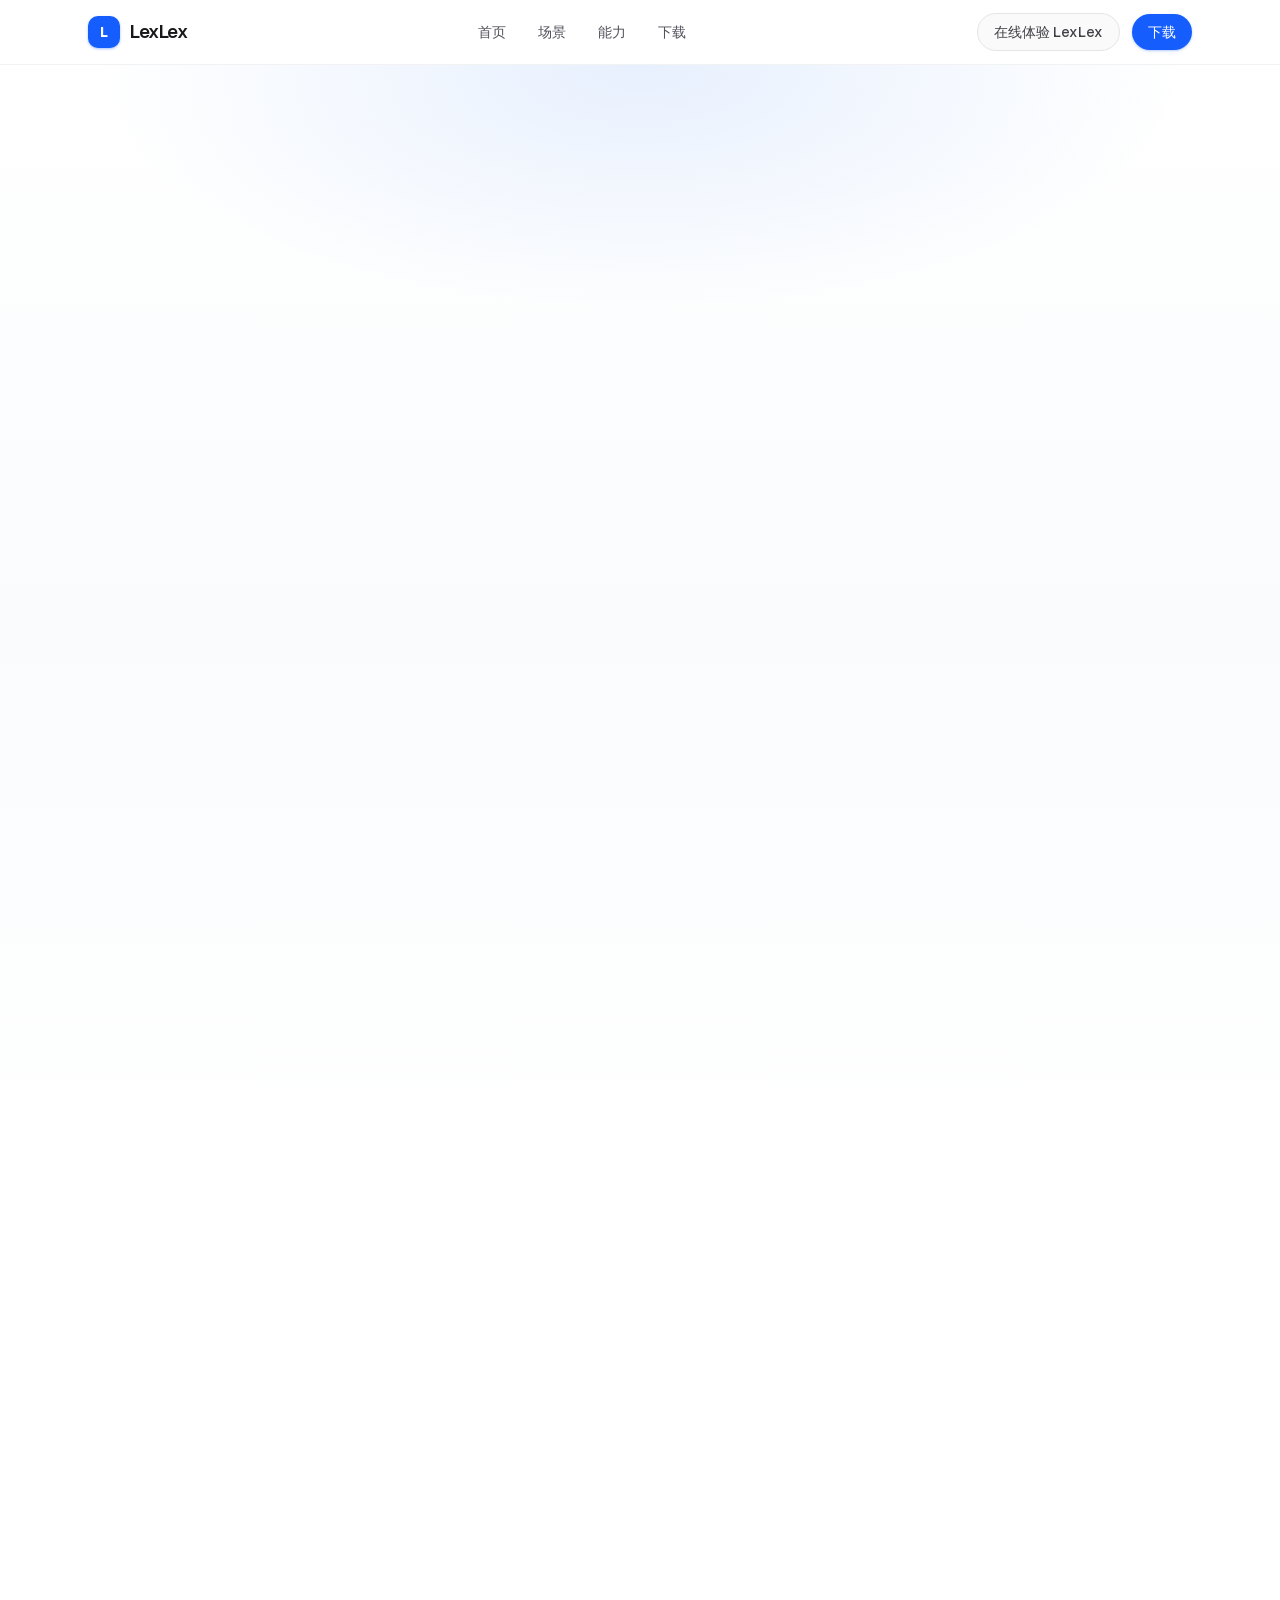
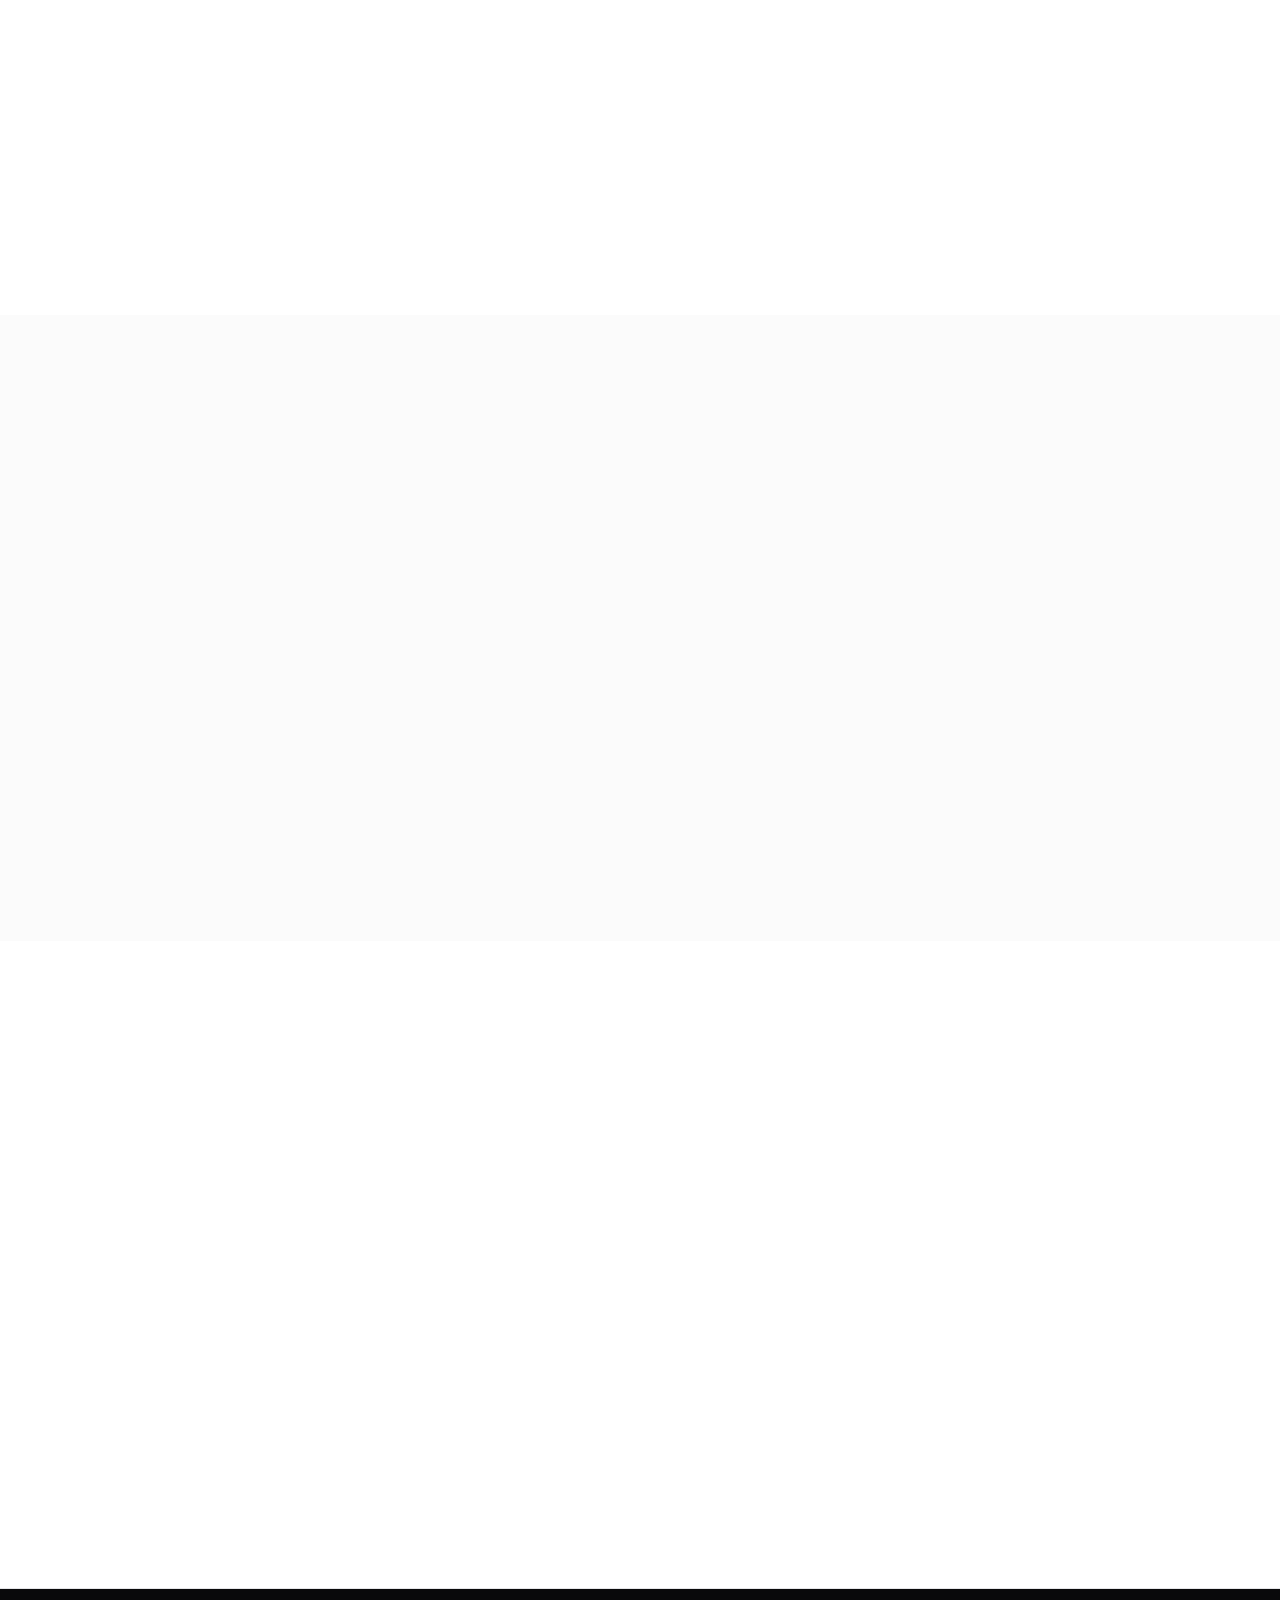
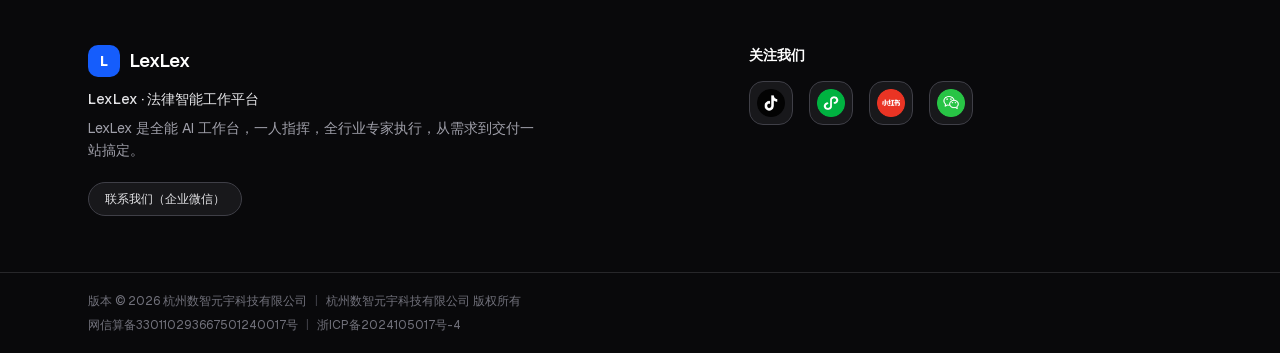
==== index.html @ 5980ddb5 "feat: 1:1 Capabilities section matching design mock Redesign 释放法律智能体新潜能 cards layout, typography, an" ====
<!DOCTYPE html><html lang="zh-CN" class="T19VSG_variable _8Li5zG_variable h-full antialiased"><head><meta charSet="utf-8"/><meta name="viewport" content="width=device-width, initial-scale=1"/><link rel="preload" href="/_next/static/media/797e433ab948586e-s.p.0r6juujl39pe6.woff2" as="font" crossorigin="" type="font/woff2"/><link rel="preload" href="/_next/static/media/caa3a2e1cccd8315-s.p.0wgildi0cnwt9.woff2" as="font" crossorigin="" type="font/woff2"/><link rel="preload" as="image" href="/assets/scenes/lexlexagent.png"/><link rel="preload" href="/assets/capabilities/legal-experts.png" as="image"/><link rel="preload" href="/assets/capabilities/memory3.png" as="image"/><link rel="preload" href="/assets/capabilities/skill-center.png" as="image"/><link rel="preload" as="image" href="/assets/icons/douyin.png"/><link rel="preload" as="image" href="/assets/qr/douyin-qr.png"/><link rel="preload" as="image" href="/assets/icons/miniprogram.png"/><link rel="preload" as="image" href="/assets/qr/miniprogram-qr.png"/><link rel="preload" as="image" href="/assets/icons/xiaohongshu.png"/><link rel="preload" as="image" href="/assets/qr/xhs-qr.png"/><link rel="stylesheet" href="/_next/static/chunks/41os17s-5r393.css" data-precedence="next"/><link rel="preload" as="script" fetchPriority="low" href="/_next/static/chunks/3cfn99dbrcvvp.js"/><script src="/_next/static/chunks/24oq267qibdq3.js" async=""></script><script src="/_next/static/chunks/01s_f_3qlcqtb.js" async=""></script><script src="/_next/static/chunks/turbopack-3-ry682tkyiqk.js" async=""></script><script src="/_next/static/chunks/0umf92h1sb77c.js" async=""></script><script src="/_next/static/chunks/144fktq2404ea.js" async=""></script><link rel="preload" as="image" href="/assets/icons/wechat.png"/><link rel="preload" as="image" href="/assets/qr/wechat-qr.png"/><title>LexLex | 数智元宇</title><meta name="description" content="LexLex是数智元宇推出的本地优先法律智能执行平台，覆盖调研、审阅、合规、自动化与团队协同。"/><meta name="keywords" content="数智元宇,LexLex,法律AI,合同智审,类案检索"/><link rel="icon" href="/favicon.ico?favicon.117ezoe8m31dk.ico" sizes="48x48" type="image/x-icon"/><link rel="icon" href="/favicon.ico"/><meta name="next-size-adjust" content=""/><script src="/_next/static/chunks/0cz1d0mv5g_q7.js" noModule=""></script></head><body class="min-h-full flex flex-col font-sans"><div hidden=""><!--$--><!--/$--></div><div id="top" class="flex min-h-full flex-col bg-white"><header class="sticky top-0 z-50 border-b border-black/5 bg-white/80 backdrop-blur-xl"><div class="mx-auto flex h-16 max-w-6xl items-center justify-between px-4 sm:px-6"><a href="#top" class="flex items-center gap-2.5 font-semibold tracking-tight text-zinc-900"><span class="flex h-8 w-8 items-center justify-center rounded-lg bg-blue-600 text-sm font-bold text-white shadow-sm shadow-blue-600/30">L</span><span class="text-lg">LexLex</span></a><nav class="hidden items-center gap-8 text-sm text-zinc-600 md:flex"><a href="#top" class="transition-colors hover:text-zinc-900">首页</a><a href="#scenarios" class="transition-colors hover:text-zinc-900">场景</a><a href="#capabilities" class="transition-colors hover:text-zinc-900">能力</a><a href="#download" class="transition-colors hover:text-zinc-900">下载</a></nav><div class="hidden items-center gap-3 md:flex"><a href="https://lm.metazh.cn" target="_blank" rel="noreferrer" class="rounded-full border border-zinc-200 bg-zinc-50 px-4 py-2 text-sm font-medium text-zinc-700 transition hover:bg-zinc-100">在线体验 LexLex</a><a href="#download" class="rounded-full bg-blue-600 px-4 py-2 text-sm font-medium text-white shadow-sm shadow-blue-600/25 transition hover:bg-blue-700">下载</a></div><button type="button" class="inline-flex h-10 w-10 items-center justify-center rounded-lg border border-zinc-200 md:hidden" aria-label="打开菜单"><span class="text-lg">☰</span></button></div></header><main class="flex-1"><section class="relative overflow-hidden bg-gradient-to-b from-white via-slate-50/80 to-white px-4 pb-16 pt-14 sm:px-6 sm:pb-24 sm:pt-20"><div class="pointer-events-none absolute inset-x-0 top-0 h-72 bg-[radial-gradient(ellipse_at_top,_rgba(59,130,246,0.12),_transparent_60%)]"></div><div class="relative mx-auto max-w-6xl"><div class="invisible"><div class="mx-auto max-w-3xl text-center"><p class="mb-4 inline-flex items-center rounded-full border border-blue-100 bg-blue-50 px-3 py-1 text-xs font-medium text-blue-700">法律智能工作平台</p><h1 class="text-4xl font-semibold tracking-tight text-zinc-900 sm:text-5xl md:text-6xl">LexLex，让法律工作<span class="bg-gradient-to-r from-blue-600 to-indigo-500 bg-clip-text text-transparent">更从容</span></h1><p class="mx-auto mt-5 max-w-2xl text-base leading-relaxed text-zinc-600 sm:text-lg">从案件检索、文书起草到合同审查，精准处理繁复工作，释放你的核心专业价值。 零门槛接入 · 行业模型微调 · 全平台桌面端 / 网页端 / 小程序。</p><div class="mt-8 flex flex-col items-center justify-center gap-3 sm:flex-row"><a href="#download" class="inline-flex items-center justify-center rounded-full bg-zinc-900 px-7 py-3.5 text-sm font-medium text-white shadow-lg shadow-zinc-900/20 transition hover:bg-zinc-800">立即下载 LexLex</a><a href="https://lm.metazh.cn" target="_blank" rel="noreferrer" class="text-sm font-medium text-blue-600 transition hover:text-blue-700">在线体验 LexLex →</a></div></div></div><div class="invisible mt-12 sm:mt-16"><div class="mx-auto max-w-5xl overflow-hidden rounded-2xl border border-zinc-200/80 bg-black shadow-2xl shadow-zinc-900/20 ring-1 ring-black/5"><div class="flex items-center gap-2 border-b border-white/10 bg-zinc-900/90 px-4 py-3"><span class="h-2.5 w-2.5 rounded-full bg-red-400"></span><span class="h-2.5 w-2.5 rounded-full bg-amber-400"></span><span class="h-2.5 w-2.5 rounded-full bg-emerald-400"></span><span class="ml-3 text-xs text-zinc-400">LexLex Desktop</span></div><video class="aspect-video w-full bg-black object-cover" autoPlay="" muted="" playsInline="" loop="" preload="metadata" poster="" aria-label="LexLex 产品演示视频"><source src="/assets/videos/pc.mp4" type="video/mp4"/></video></div></div></div></section><section id="scenarios" class="scroll-mt-20 bg-white px-4 py-20 sm:px-6 sm:py-28"><div class="mx-auto max-w-6xl"><div class="invisible"><div class="mx-auto max-w-2xl text-center"><h2 class="text-3xl font-semibold tracking-tight text-zinc-900 sm:text-4xl">对应法律工作者五大高频任务场景</h2><p class="mt-3 text-zinc-500">一键切换场景，一次看清 Agent 如何落地办案。</p></div></div><div class="invisible mt-10 flex justify-center"><div class="w-full max-w-4xl overflow-x-auto overflow-y-hidden pb-2 [scrollbar-width:none] [-ms-overflow-style:none] [&amp;::-webkit-scrollbar]:hidden"><div class="flex min-w-max justify-center px-1"><nav class="relative inline-flex max-w-full text-[length:var(--gn-font)] leading-[1.2] rounded-full p-[var(--gn-pad)] backdrop-blur-[20px] backdrop-saturate-[1.6] [background:var(--gn-frame)] [box-shadow:var(--gn-frame-shadow)]" style="--gn-pad:6px;--gn-gap:4px;--gn-font:14px;--gn-x:16px;--gn-y:9px;--gn-frame:rgba(240, 240, 243, 0.8);--gn-frame-edge:rgba(24, 24, 27, 0.07);--gn-frame-highlight:rgba(255, 255, 255, 0.95);--gn-frame-shadow:0 22px 44px -22px rgba(24, 24, 27, 0.3), 0 6px 16px -10px rgba(24, 24, 27, 0.16);--gn-ink:#27272a;--gn-muted:rgba(39, 39, 42, 0.62);--gn-pill:#27272a;--gn-active-ink:#ffffff"><span class="pointer-events-none absolute inset-0 rounded-[inherit] [box-shadow:inset_0_0_0_1px_var(--gn-frame-edge),inset_0_1px_0_var(--gn-frame-highlight)]"></span><div class="relative max-w-full"><canvas class="pointer-events-none absolute left-0 top-0" aria-hidden="true"></canvas><span class="pointer-events-none absolute left-0 top-0 hidden rounded-full bg-[var(--gn-pill)]" aria-hidden="true"></span><ul class="relative m-0 flex list-none flex-nowrap gap-[var(--gn-gap)] p-0"><li class="group flex" data-gooey-index="0" data-active=""><button type="button" class="inline-flex items-center gap-2 whitespace-nowrap rounded-full border-none bg-transparent px-[var(--gn-x)] py-[var(--gn-y)] [font-family:inherit] [font-size:inherit] [line-height:inherit] font-medium no-underline cursor-pointer text-[var(--gn-muted)] transition-colors duration-200 [-webkit-tap-highlight-color:transparent] group-data-[active]:text-[var(--gn-ink)] hover:text-[var(--gn-ink)] focus-visible:outline-2 focus-visible:outline-offset-2 focus-visible:outline-[var(--gn-ink)]" aria-current="page"><span>LexLex Agent</span></button></li><li class="group flex" data-gooey-index="1"><button type="button" class="inline-flex items-center gap-2 whitespace-nowrap rounded-full border-none bg-transparent px-[var(--gn-x)] py-[var(--gn-y)] [font-family:inherit] [font-size:inherit] [line-height:inherit] font-medium no-underline cursor-pointer text-[var(--gn-muted)] transition-colors duration-200 [-webkit-tap-highlight-color:transparent] group-data-[active]:text-[var(--gn-ink)] hover:text-[var(--gn-ink)] focus-visible:outline-2 focus-visible:outline-offset-2 focus-visible:outline-[var(--gn-ink)]"><span>合同智审</span></button></li><li class="group flex" data-gooey-index="2"><button type="button" class="inline-flex items-center gap-2 whitespace-nowrap rounded-full border-none bg-transparent px-[var(--gn-x)] py-[var(--gn-y)] [font-family:inherit] [font-size:inherit] [line-height:inherit] font-medium no-underline cursor-pointer text-[var(--gn-muted)] transition-colors duration-200 [-webkit-tap-highlight-color:transparent] group-data-[active]:text-[var(--gn-ink)] hover:text-[var(--gn-ink)] focus-visible:outline-2 focus-visible:outline-offset-2 focus-visible:outline-[var(--gn-ink)]"><span>类案检索</span></button></li><li class="group flex" data-gooey-index="3"><button type="button" class="inline-flex items-center gap-2 whitespace-nowrap rounded-full border-none bg-transparent px-[var(--gn-x)] py-[var(--gn-y)] [font-family:inherit] [font-size:inherit] [line-height:inherit] font-medium no-underline cursor-pointer text-[var(--gn-muted)] transition-colors duration-200 [-webkit-tap-highlight-color:transparent] group-data-[active]:text-[var(--gn-ink)] hover:text-[var(--gn-ink)] focus-visible:outline-2 focus-visible:outline-offset-2 focus-visible:outline-[var(--gn-ink)]"><span>法条检索</span></button></li><li class="group flex" data-gooey-index="4"><button type="button" class="inline-flex items-center gap-2 whitespace-nowrap rounded-full border-none bg-transparent px-[var(--gn-x)] py-[var(--gn-y)] [font-family:inherit] [font-size:inherit] [line-height:inherit] font-medium no-underline cursor-pointer text-[var(--gn-muted)] transition-colors duration-200 [-webkit-tap-highlight-color:transparent] group-data-[active]:text-[var(--gn-ink)] hover:text-[var(--gn-ink)] focus-visible:outline-2 focus-visible:outline-offset-2 focus-visible:outline-[var(--gn-ink)]"><span>文书/合同起草</span></button></li></ul><ul class="m-0 flex list-none flex-nowrap gap-[var(--gn-gap)] p-0 pointer-events-none invisible absolute inset-0 text-[var(--gn-active-ink)] [clip-path:inset(100%)]" aria-hidden="true"><li class="flex"><span class="inline-flex items-center gap-2 whitespace-nowrap rounded-full border-none bg-transparent px-[var(--gn-x)] py-[var(--gn-y)] [font-family:inherit] [font-size:inherit] [line-height:inherit] font-medium no-underline text-inherit"><span>LexLex Agent</span></span></li><li class="flex"><span class="inline-flex items-center gap-2 whitespace-nowrap rounded-full border-none bg-transparent px-[var(--gn-x)] py-[var(--gn-y)] [font-family:inherit] [font-size:inherit] [line-height:inherit] font-medium no-underline text-inherit"><span>合同智审</span></span></li><li class="flex"><span class="inline-flex items-center gap-2 whitespace-nowrap rounded-full border-none bg-transparent px-[var(--gn-x)] py-[var(--gn-y)] [font-family:inherit] [font-size:inherit] [line-height:inherit] font-medium no-underline text-inherit"><span>类案检索</span></span></li><li class="flex"><span class="inline-flex items-center gap-2 whitespace-nowrap rounded-full border-none bg-transparent px-[var(--gn-x)] py-[var(--gn-y)] [font-family:inherit] [font-size:inherit] [line-height:inherit] font-medium no-underline text-inherit"><span>法条检索</span></span></li><li class="flex"><span class="inline-flex items-center gap-2 whitespace-nowrap rounded-full border-none bg-transparent px-[var(--gn-x)] py-[var(--gn-y)] [font-family:inherit] [font-size:inherit] [line-height:inherit] font-medium no-underline text-inherit"><span>文书/合同起草</span></span></li></ul></div></nav></div></div></div><div class="invisible mt-8"><div class="overflow-hidden rounded-3xl border border-zinc-200/80 bg-gradient-to-br from-zinc-50 to-slate-100/80 p-6 shadow-sm sm:p-10"><div class="grid items-center gap-8 lg:grid-cols-2"><div><div class="mb-4 flex h-12 w-12 items-center justify-center rounded-2xl bg-white shadow-sm ring-1 ring-zinc-100"><img src="/assets/scenes/lexlexagent.png" alt="" class="h-7 w-7 object-contain"/></div><h3 class="text-2xl font-semibold text-zinc-900">LexLex Agent 你的 AI 助理律师</h3><p class="mt-4 text-base leading-relaxed text-zinc-600">支持以自然语言完成任务拆解、检索调用和结果归纳，作为律师日常办案的统一协作入口。</p><ul class="mt-6 flex flex-wrap gap-2"><li class="rounded-full border border-zinc-200 bg-white px-3 py-1.5 text-xs font-medium text-zinc-700">自然语言派单</li><li class="rounded-full border border-zinc-200 bg-white px-3 py-1.5 text-xs font-medium text-zinc-700">工具自动调用</li><li class="rounded-full border border-zinc-200 bg-white px-3 py-1.5 text-xs font-medium text-zinc-700">结果结构化归纳</li></ul><a href="https://lm.metazh.cn" target="_blank" rel="noreferrer" class="mt-8 inline-flex items-center text-sm font-medium text-blue-600 hover:text-blue-700">前往 LexLex 平台 ↗</a></div><div class="relative overflow-hidden rounded-2xl border border-white/80 bg-black shadow-lg shadow-zinc-900/10"><video class="aspect-video w-full object-cover" autoPlay="" muted="" playsInline="" loop="" preload="metadata" aria-label="LexLex Agent 场景演示"><source src="/assets/videos/legalagent.mp4" type="video/mp4"/></video></div></div></div></div></div></section><section id="capabilities" class="scroll-mt-20 bg-white px-4 py-24 sm:px-6 sm:py-28"><div class="mx-auto max-w-6xl"><div class="invisible"><div class="mx-auto max-w-2xl text-center"><h2 class="text-[28px] font-bold tracking-tight text-black sm:text-[36px] sm:leading-tight">释放法律智能体新潜能</h2><p class="mt-3 text-[15px] leading-relaxed text-[#666666] sm:text-base">简单专注，只为用户提供真正需要的功能。</p></div></div><div class="invisible mt-14 grid grid-cols-1 gap-6 md:grid-cols-3 md:gap-7"><article class="flex flex-col rounded-[20px] border border-zinc-200/70 bg-white p-5 shadow-[0_8px_30px_rgba(0,0,0,0.04)] sm:p-6"><div class="overflow-hidden rounded-[14px] bg-[#F7F8FA] ring-1 ring-zinc-100/80"><img src="/assets/capabilities/legal-experts.png" alt="多智能体专家协同示意" class="aspect-[1008/536] w-full object-contain"/></div><h3 class="mt-5 text-[17px] font-bold tracking-tight text-black sm:text-lg">多智能体专家协同</h3><p class="mt-2.5 flex-1 text-[13.5px] leading-[1.7] text-[#666666] sm:text-sm">刑事、合同、知产等多领域法律专家智能体协同办案，覆盖检索、分析、论证到文书交付全流程。</p></article><article class="flex flex-col rounded-[20px] border border-zinc-200/70 bg-white p-5 shadow-[0_8px_30px_rgba(0,0,0,0.04)] sm:p-6"><div class="overflow-hidden rounded-[14px] bg-[#F7F8FA] ring-1 ring-zinc-100/80"><img src="/assets/capabilities/memory3.png" alt="记忆与规则示意" class="aspect-[1008/536] w-full object-contain"/></div><h3 class="mt-5 text-[17px] font-bold tracking-tight text-black sm:text-lg">记忆与规则</h3><p class="mt-2.5 flex-1 text-[13.5px] leading-[1.7] text-[#666666] sm:text-sm">先进的上下文引擎结合了深度分析与自适应记忆功能，能够提供更智能的 AI。学习你的经验，以你期望的方式工作。</p></article><article class="flex flex-col rounded-[20px] border border-zinc-200/70 bg-white p-5 shadow-[0_8px_30px_rgba(0,0,0,0.04)] sm:p-6"><div class="overflow-hidden rounded-[14px] bg-[#F7F8FA] ring-1 ring-zinc-100/80"><img src="/assets/capabilities/skill-center.png" alt="技能与插件示意" class="aspect-[1008/536] w-full object-contain"/></div><h3 class="mt-5 text-[17px] font-bold tracking-tight text-black sm:text-lg">技能与插件</h3><p class="mt-2.5 flex-1 text-[13.5px] leading-[1.7] text-[#666666] sm:text-sm">接入多样化生态工具，按需配置技能与插件，灵活拓展法律检索、文书处理等应用场景，让 AI 更好地融入日常法律工作。</p></article></div></div></section><section id="voices" class="scroll-mt-20 overflow-hidden bg-white px-4 py-20 sm:px-6 sm:py-28"><div class="mx-auto max-w-6xl"><div class="invisible"><div class="mx-auto max-w-2xl text-center"><h2 class="text-3xl font-semibold tracking-tight text-zinc-900 sm:text-4xl">真实用户声音</h2><p class="mt-3 text-zinc-500">与众多律师 / 法务一起探索智能体办案</p></div></div><div class="invisible mt-10"><div class="relative mx-auto h-[420px] w-full max-w-5xl sm:h-[480px]"><div class="pointer-events-none absolute inset-x-0 top-0 z-10 h-16 bg-gradient-to-b from-white to-transparent"></div><div class="pointer-events-none absolute inset-x-0 bottom-0 z-10 h-16 bg-gradient-to-t from-white to-transparent"></div><div class="relative h-full w-full overflow-hidden rounded-3xl" style="--dw-tile-w:240px;--dw-tile-h:200px;--dw-gap:16px;--dw-radius:18px;--dw-lift:48px;--dw-dim:0.92;--dw-gray:0;--dw-overlay:#ffffff;--dw-edge:44.99999999999999%;perspective:1200px;perspective-origin:50% 50%;-webkit-mask-image:radial-gradient(ellipse 78% 82% at 50% 46%, #000 var(--dw-edge), transparent 100%), linear-gradient(to top, #000 var(--dw-edge), transparent 100%);mask-image:radial-gradient(ellipse 78% 82% at 50% 46%, #000 var(--dw-edge), transparent 100%), linear-gradient(to top, #000 var(--dw-edge), transparent 100%);-webkit-mask-composite:source-in;mask-composite:intersect" role="group" aria-label="Drifting wall of tiles"><div class="absolute left-1/2 top-1/2 flex cursor-pointer flex-row [transform-style:preserve-3d] [transform-origin:50%_50%] will-change-transform"><div class="relative w-[calc(var(--dw-tile-w)+var(--dw-gap))] [transform-style:preserve-3d]"><div class="flex flex-col [transform-style:preserve-3d] will-change-transform"><div tabindex="0" role="button" aria-label="张建勇" class="group/tile relative block flex-none cursor-pointer outline-none w-full h-[calc(var(--dw-tile-h)+var(--dw-gap))] [transform-style:preserve-3d]" data-tile-id="0-0-0" data-col="0"><span class="pointer-events-none absolute inset-[calc(var(--dw-gap)/2)] flex h-auto overflow-hidden bg-white text-left rounded-[var(--dw-radius)] opacity-[var(--dw-dim)] [transform:translateZ(0)] transition-[transform,opacity,box-shadow] duration-[420ms] ease-[cubic-bezier(0.22,1,0.36,1)] group-[.is-active]/tile:opacity-100 group-[.is-active]/tile:[transform:translateZ(var(--dw-lift))] group-[.is-active]/tile:shadow-[0_24px_60px_-18px_rgba(0,0,0,0.35)] group-focus-visible/tile:opacity-100 group-focus-visible/tile:[transform:translateZ(var(--dw-lift))] group-focus-visible/tile:shadow-[0_24px_60px_-18px_rgba(0,0,0,0.35),0_0_0_2px_rgba(37,99,235,0.35)]"><div class="flex h-full w-full flex-col justify-between p-4 sm:p-5"><p class="text-[13px] leading-relaxed text-zinc-500 line-clamp-5">我所的 AI 助理终于能跟着办案节奏走了。类案检索和文书起草串在一条对话里，省掉了很多来回切换。</p><div class="mt-4 flex items-center gap-3 border-t border-zinc-100 pt-3"><span class="flex h-9 w-9 shrink-0 items-center justify-center rounded-full text-sm font-semibold text-white" style="background-color:#3B82F6">张</span><div class="min-w-0"><p class="truncate text-sm font-semibold text-zinc-800">张建勇</p><p class="truncate text-xs text-zinc-400">知识产权律师</p></div></div></div></span></div><div tabindex="0" role="button" aria-label="赵明哲" class="group/tile relative block flex-none cursor-pointer outline-none w-full h-[calc(var(--dw-tile-h)+var(--dw-gap))] [transform-style:preserve-3d]" data-tile-id="0-0-1" data-col="0"><span class="pointer-events-none absolute inset-[calc(var(--dw-gap)/2)] flex h-auto overflow-hidden bg-white text-left rounded-[var(--dw-radius)] opacity-[var(--dw-dim)] [transform:translateZ(0)] transition-[transform,opacity,box-shadow] duration-[420ms] ease-[cubic-bezier(0.22,1,0.36,1)] group-[.is-active]/tile:opacity-100 group-[.is-active]/tile:[transform:translateZ(var(--dw-lift))] group-[.is-active]/tile:shadow-[0_24px_60px_-18px_rgba(0,0,0,0.35)] group-focus-visible/tile:opacity-100 group-focus-visible/tile:[transform:translateZ(var(--dw-lift))] group-focus-visible/tile:shadow-[0_24px_60px_-18px_rgba(0,0,0,0.35),0_0_0_2px_rgba(37,99,235,0.35)]"><div class="flex h-full w-full flex-col justify-between p-4 sm:p-5"><p class="text-[13px] leading-relaxed text-zinc-500 line-clamp-5">记忆与规则功能把所内模板和偏好沉淀下来了，写出来的文书越来越接近我们自己的风格。</p><div class="mt-4 flex items-center gap-3 border-t border-zinc-100 pt-3"><span class="flex h-9 w-9 shrink-0 items-center justify-center rounded-full text-sm font-semibold text-white" style="background-color:#2563EB">赵</span><div class="min-w-0"><p class="truncate text-sm font-semibold text-zinc-800">赵明哲</p><p class="truncate text-xs text-zinc-400">合规顾问</p></div></div></div></span></div><div tabindex="0" role="button" aria-label="马俊杰" class="group/tile relative block flex-none cursor-pointer outline-none w-full h-[calc(var(--dw-tile-h)+var(--dw-gap))] [transform-style:preserve-3d]" data-tile-id="0-0-2" data-col="0"><span class="pointer-events-none absolute inset-[calc(var(--dw-gap)/2)] flex h-auto overflow-hidden bg-white text-left rounded-[var(--dw-radius)] opacity-[var(--dw-dim)] [transform:translateZ(0)] transition-[transform,opacity,box-shadow] duration-[420ms] ease-[cubic-bezier(0.22,1,0.36,1)] group-[.is-active]/tile:opacity-100 group-[.is-active]/tile:[transform:translateZ(var(--dw-lift))] group-[.is-active]/tile:shadow-[0_24px_60px_-18px_rgba(0,0,0,0.35)] group-focus-visible/tile:opacity-100 group-focus-visible/tile:[transform:translateZ(var(--dw-lift))] group-focus-visible/tile:shadow-[0_24px_60px_-18px_rgba(0,0,0,0.35),0_0_0_2px_rgba(37,99,235,0.35)]"><div class="flex h-full w-full flex-col justify-between p-4 sm:p-5"><p class="text-[13px] leading-relaxed text-zinc-500 line-clamp-5">插件扩展让我们接入了内部知识库，敏感信息不出所，又能享受 AI 提效。</p><div class="mt-4 flex items-center gap-3 border-t border-zinc-100 pt-3"><span class="flex h-9 w-9 shrink-0 items-center justify-center rounded-full text-sm font-semibold text-white" style="background-color:#7C3AED">马</span><div class="min-w-0"><p class="truncate text-sm font-semibold text-zinc-800">马俊杰</p><p class="truncate text-xs text-zinc-400">律所 IT 负责人</p></div></div></div></span></div><div tabindex="0" role="button" aria-label="张建勇" class="group/tile relative block flex-none cursor-pointer outline-none w-full h-[calc(var(--dw-tile-h)+var(--dw-gap))] [transform-style:preserve-3d]" data-tile-id="0-1-0" data-col="0"><span class="pointer-events-none absolute inset-[calc(var(--dw-gap)/2)] flex h-auto overflow-hidden bg-white text-left rounded-[var(--dw-radius)] opacity-[var(--dw-dim)] [transform:translateZ(0)] transition-[transform,opacity,box-shadow] duration-[420ms] ease-[cubic-bezier(0.22,1,0.36,1)] group-[.is-active]/tile:opacity-100 group-[.is-active]/tile:[transform:translateZ(var(--dw-lift))] group-[.is-active]/tile:shadow-[0_24px_60px_-18px_rgba(0,0,0,0.35)] group-focus-visible/tile:opacity-100 group-focus-visible/tile:[transform:translateZ(var(--dw-lift))] group-focus-visible/tile:shadow-[0_24px_60px_-18px_rgba(0,0,0,0.35),0_0_0_2px_rgba(37,99,235,0.35)]"><div class="flex h-full w-full flex-col justify-between p-4 sm:p-5"><p class="text-[13px] leading-relaxed text-zinc-500 line-clamp-5">我所的 AI 助理终于能跟着办案节奏走了。类案检索和文书起草串在一条对话里，省掉了很多来回切换。</p><div class="mt-4 flex items-center gap-3 border-t border-zinc-100 pt-3"><span class="flex h-9 w-9 shrink-0 items-center justify-center rounded-full text-sm font-semibold text-white" style="background-color:#3B82F6">张</span><div class="min-w-0"><p class="truncate text-sm font-semibold text-zinc-800">张建勇</p><p class="truncate text-xs text-zinc-400">知识产权律师</p></div></div></div></span></div><div tabindex="0" role="button" aria-label="赵明哲" class="group/tile relative block flex-none cursor-pointer outline-none w-full h-[calc(var(--dw-tile-h)+var(--dw-gap))] [transform-style:preserve-3d]" data-tile-id="0-1-1" data-col="0"><span class="pointer-events-none absolute inset-[calc(var(--dw-gap)/2)] flex h-auto overflow-hidden bg-white text-left rounded-[var(--dw-radius)] opacity-[var(--dw-dim)] [transform:translateZ(0)] transition-[transform,opacity,box-shadow] duration-[420ms] ease-[cubic-bezier(0.22,1,0.36,1)] group-[.is-active]/tile:opacity-100 group-[.is-active]/tile:[transform:translateZ(var(--dw-lift))] group-[.is-active]/tile:shadow-[0_24px_60px_-18px_rgba(0,0,0,0.35)] group-focus-visible/tile:opacity-100 group-focus-visible/tile:[transform:translateZ(var(--dw-lift))] group-focus-visible/tile:shadow-[0_24px_60px_-18px_rgba(0,0,0,0.35),0_0_0_2px_rgba(37,99,235,0.35)]"><div class="flex h-full w-full flex-col justify-between p-4 sm:p-5"><p class="text-[13px] leading-relaxed text-zinc-500 line-clamp-5">记忆与规则功能把所内模板和偏好沉淀下来了，写出来的文书越来越接近我们自己的风格。</p><div class="mt-4 flex items-center gap-3 border-t border-zinc-100 pt-3"><span class="flex h-9 w-9 shrink-0 items-center justify-center rounded-full text-sm font-semibold text-white" style="background-color:#2563EB">赵</span><div class="min-w-0"><p class="truncate text-sm font-semibold text-zinc-800">赵明哲</p><p class="truncate text-xs text-zinc-400">合规顾问</p></div></div></div></span></div><div tabindex="0" role="button" aria-label="马俊杰" class="group/tile relative block flex-none cursor-pointer outline-none w-full h-[calc(var(--dw-tile-h)+var(--dw-gap))] [transform-style:preserve-3d]" data-tile-id="0-1-2" data-col="0"><span class="pointer-events-none absolute inset-[calc(var(--dw-gap)/2)] flex h-auto overflow-hidden bg-white text-left rounded-[var(--dw-radius)] opacity-[var(--dw-dim)] [transform:translateZ(0)] transition-[transform,opacity,box-shadow] duration-[420ms] ease-[cubic-bezier(0.22,1,0.36,1)] group-[.is-active]/tile:opacity-100 group-[.is-active]/tile:[transform:translateZ(var(--dw-lift))] group-[.is-active]/tile:shadow-[0_24px_60px_-18px_rgba(0,0,0,0.35)] group-focus-visible/tile:opacity-100 group-focus-visible/tile:[transform:translateZ(var(--dw-lift))] group-focus-visible/tile:shadow-[0_24px_60px_-18px_rgba(0,0,0,0.35),0_0_0_2px_rgba(37,99,235,0.35)]"><div class="flex h-full w-full flex-col justify-between p-4 sm:p-5"><p class="text-[13px] leading-relaxed text-zinc-500 line-clamp-5">插件扩展让我们接入了内部知识库，敏感信息不出所，又能享受 AI 提效。</p><div class="mt-4 flex items-center gap-3 border-t border-zinc-100 pt-3"><span class="flex h-9 w-9 shrink-0 items-center justify-center rounded-full text-sm font-semibold text-white" style="background-color:#7C3AED">马</span><div class="min-w-0"><p class="truncate text-sm font-semibold text-zinc-800">马俊杰</p><p class="truncate text-xs text-zinc-400">律所 IT 负责人</p></div></div></div></span></div><div tabindex="0" role="button" aria-label="张建勇" class="group/tile relative block flex-none cursor-pointer outline-none w-full h-[calc(var(--dw-tile-h)+var(--dw-gap))] [transform-style:preserve-3d]" data-tile-id="0-2-0" data-col="0"><span class="pointer-events-none absolute inset-[calc(var(--dw-gap)/2)] flex h-auto overflow-hidden bg-white text-left rounded-[var(--dw-radius)] opacity-[var(--dw-dim)] [transform:translateZ(0)] transition-[transform,opacity,box-shadow] duration-[420ms] ease-[cubic-bezier(0.22,1,0.36,1)] group-[.is-active]/tile:opacity-100 group-[.is-active]/tile:[transform:translateZ(var(--dw-lift))] group-[.is-active]/tile:shadow-[0_24px_60px_-18px_rgba(0,0,0,0.35)] group-focus-visible/tile:opacity-100 group-focus-visible/tile:[transform:translateZ(var(--dw-lift))] group-focus-visible/tile:shadow-[0_24px_60px_-18px_rgba(0,0,0,0.35),0_0_0_2px_rgba(37,99,235,0.35)]"><div class="flex h-full w-full flex-col justify-between p-4 sm:p-5"><p class="text-[13px] leading-relaxed text-zinc-500 line-clamp-5">我所的 AI 助理终于能跟着办案节奏走了。类案检索和文书起草串在一条对话里，省掉了很多来回切换。</p><div class="mt-4 flex items-center gap-3 border-t border-zinc-100 pt-3"><span class="flex h-9 w-9 shrink-0 items-center justify-center rounded-full text-sm font-semibold text-white" style="background-color:#3B82F6">张</span><div class="min-w-0"><p class="truncate text-sm font-semibold text-zinc-800">张建勇</p><p class="truncate text-xs text-zinc-400">知识产权律师</p></div></div></div></span></div><div tabindex="0" role="button" aria-label="赵明哲" class="group/tile relative block flex-none cursor-pointer outline-none w-full h-[calc(var(--dw-tile-h)+var(--dw-gap))] [transform-style:preserve-3d]" data-tile-id="0-2-1" data-col="0"><span class="pointer-events-none absolute inset-[calc(var(--dw-gap)/2)] flex h-auto overflow-hidden bg-white text-left rounded-[var(--dw-radius)] opacity-[var(--dw-dim)] [transform:translateZ(0)] transition-[transform,opacity,box-shadow] duration-[420ms] ease-[cubic-bezier(0.22,1,0.36,1)] group-[.is-active]/tile:opacity-100 group-[.is-active]/tile:[transform:translateZ(var(--dw-lift))] group-[.is-active]/tile:shadow-[0_24px_60px_-18px_rgba(0,0,0,0.35)] group-focus-visible/tile:opacity-100 group-focus-visible/tile:[transform:translateZ(var(--dw-lift))] group-focus-visible/tile:shadow-[0_24px_60px_-18px_rgba(0,0,0,0.35),0_0_0_2px_rgba(37,99,235,0.35)]"><div class="flex h-full w-full flex-col justify-between p-4 sm:p-5"><p class="text-[13px] leading-relaxed text-zinc-500 line-clamp-5">记忆与规则功能把所内模板和偏好沉淀下来了，写出来的文书越来越接近我们自己的风格。</p><div class="mt-4 flex items-center gap-3 border-t border-zinc-100 pt-3"><span class="flex h-9 w-9 shrink-0 items-center justify-center rounded-full text-sm font-semibold text-white" style="background-color:#2563EB">赵</span><div class="min-w-0"><p class="truncate text-sm font-semibold text-zinc-800">赵明哲</p><p class="truncate text-xs text-zinc-400">合规顾问</p></div></div></div></span></div><div tabindex="0" role="button" aria-label="马俊杰" class="group/tile relative block flex-none cursor-pointer outline-none w-full h-[calc(var(--dw-tile-h)+var(--dw-gap))] [transform-style:preserve-3d]" data-tile-id="0-2-2" data-col="0"><span class="pointer-events-none absolute inset-[calc(var(--dw-gap)/2)] flex h-auto overflow-hidden bg-white text-left rounded-[var(--dw-radius)] opacity-[var(--dw-dim)] [transform:translateZ(0)] transition-[transform,opacity,box-shadow] duration-[420ms] ease-[cubic-bezier(0.22,1,0.36,1)] group-[.is-active]/tile:opacity-100 group-[.is-active]/tile:[transform:translateZ(var(--dw-lift))] group-[.is-active]/tile:shadow-[0_24px_60px_-18px_rgba(0,0,0,0.35)] group-focus-visible/tile:opacity-100 group-focus-visible/tile:[transform:translateZ(var(--dw-lift))] group-focus-visible/tile:shadow-[0_24px_60px_-18px_rgba(0,0,0,0.35),0_0_0_2px_rgba(37,99,235,0.35)]"><div class="flex h-full w-full flex-col justify-between p-4 sm:p-5"><p class="text-[13px] leading-relaxed text-zinc-500 line-clamp-5">插件扩展让我们接入了内部知识库，敏感信息不出所，又能享受 AI 提效。</p><div class="mt-4 flex items-center gap-3 border-t border-zinc-100 pt-3"><span class="flex h-9 w-9 shrink-0 items-center justify-center rounded-full text-sm font-semibold text-white" style="background-color:#7C3AED">马</span><div class="min-w-0"><p class="truncate text-sm font-semibold text-zinc-800">马俊杰</p><p class="truncate text-xs text-zinc-400">律所 IT 负责人</p></div></div></div></span></div></div></div><div class="relative w-[calc(var(--dw-tile-w)+var(--dw-gap))] [transform-style:preserve-3d]"><div class="flex flex-col [transform-style:preserve-3d] will-change-transform"><div tabindex="0" role="button" aria-label="李婉清" class="group/tile relative block flex-none cursor-pointer outline-none w-full h-[calc(var(--dw-tile-h)+var(--dw-gap))] [transform-style:preserve-3d]" data-tile-id="1-0-0" data-col="1"><span class="pointer-events-none absolute inset-[calc(var(--dw-gap)/2)] flex h-auto overflow-hidden bg-white text-left rounded-[var(--dw-radius)] opacity-[var(--dw-dim)] [transform:translateZ(0)] transition-[transform,opacity,box-shadow] duration-[420ms] ease-[cubic-bezier(0.22,1,0.36,1)] group-[.is-active]/tile:opacity-100 group-[.is-active]/tile:[transform:translateZ(var(--dw-lift))] group-[.is-active]/tile:shadow-[0_24px_60px_-18px_rgba(0,0,0,0.35)] group-focus-visible/tile:opacity-100 group-focus-visible/tile:[transform:translateZ(var(--dw-lift))] group-focus-visible/tile:shadow-[0_24px_60px_-18px_rgba(0,0,0,0.35),0_0_0_2px_rgba(37,99,235,0.35)]"><div class="flex h-full w-full flex-col justify-between p-4 sm:p-5"><p class="text-[13px] leading-relaxed text-zinc-500 line-clamp-5">合同智审把风险点标得很清楚，团队新人也能快速上手。以前要花半天的初审，现在半小时就能出一版意见。</p><div class="mt-4 flex items-center gap-3 border-t border-zinc-100 pt-3"><span class="flex h-9 w-9 shrink-0 items-center justify-center rounded-full text-sm font-semibold text-white" style="background-color:#6366F1">李</span><div class="min-w-0"><p class="truncate text-sm font-semibold text-zinc-800">李婉清</p><p class="truncate text-xs text-zinc-400">公司法务总监</p></div></div></div></span></div><div tabindex="0" role="button" aria-label="周可欣" class="group/tile relative block flex-none cursor-pointer outline-none w-full h-[calc(var(--dw-tile-h)+var(--dw-gap))] [transform-style:preserve-3d]" data-tile-id="1-0-1" data-col="1"><span class="pointer-events-none absolute inset-[calc(var(--dw-gap)/2)] flex h-auto overflow-hidden bg-white text-left rounded-[var(--dw-radius)] opacity-[var(--dw-dim)] [transform:translateZ(0)] transition-[transform,opacity,box-shadow] duration-[420ms] ease-[cubic-bezier(0.22,1,0.36,1)] group-[.is-active]/tile:opacity-100 group-[.is-active]/tile:[transform:translateZ(var(--dw-lift))] group-[.is-active]/tile:shadow-[0_24px_60px_-18px_rgba(0,0,0,0.35)] group-focus-visible/tile:opacity-100 group-focus-visible/tile:[transform:translateZ(var(--dw-lift))] group-focus-visible/tile:shadow-[0_24px_60px_-18px_rgba(0,0,0,0.35),0_0_0_2px_rgba(37,99,235,0.35)]"><div class="flex h-full w-full flex-col justify-between p-4 sm:p-5"><p class="text-[13px] leading-relaxed text-zinc-500 line-clamp-5">从桌面端到网页端切换很顺畅，外出开庭前用手机也能继续改意见书，工作流终于打通了。</p><div class="mt-4 flex items-center gap-3 border-t border-zinc-100 pt-3"><span class="flex h-9 w-9 shrink-0 items-center justify-center rounded-full text-sm font-semibold text-white" style="background-color:#0284C7">周</span><div class="min-w-0"><p class="truncate text-sm font-semibold text-zinc-800">周可欣</p><p class="truncate text-xs text-zinc-400">劳动法律师</p></div></div></div></span></div><div tabindex="0" role="button" aria-label="徐子涵" class="group/tile relative block flex-none cursor-pointer outline-none w-full h-[calc(var(--dw-tile-h)+var(--dw-gap))] [transform-style:preserve-3d]" data-tile-id="1-0-2" data-col="1"><span class="pointer-events-none absolute inset-[calc(var(--dw-gap)/2)] flex h-auto overflow-hidden bg-white text-left rounded-[var(--dw-radius)] opacity-[var(--dw-dim)] [transform:translateZ(0)] transition-[transform,opacity,box-shadow] duration-[420ms] ease-[cubic-bezier(0.22,1,0.36,1)] group-[.is-active]/tile:opacity-100 group-[.is-active]/tile:[transform:translateZ(var(--dw-lift))] group-[.is-active]/tile:shadow-[0_24px_60px_-18px_rgba(0,0,0,0.35)] group-focus-visible/tile:opacity-100 group-focus-visible/tile:[transform:translateZ(var(--dw-lift))] group-focus-visible/tile:shadow-[0_24px_60px_-18px_rgba(0,0,0,0.35),0_0_0_2px_rgba(37,99,235,0.35)]"><div class="flex h-full w-full flex-col justify-between p-4 sm:p-5"><p class="text-[13px] leading-relaxed text-zinc-500 line-clamp-5">LexLex Agent 像一个随时在线的助理律师，任务拆解、检索调用、结果归纳一气呵成。</p><div class="mt-4 flex items-center gap-3 border-t border-zinc-100 pt-3"><span class="flex h-9 w-9 shrink-0 items-center justify-center rounded-full text-sm font-semibold text-white" style="background-color:#2563EB">徐</span><div class="min-w-0"><p class="truncate text-sm font-semibold text-zinc-800">徐子涵</p><p class="truncate text-xs text-zinc-400">青年律师</p></div></div></div></span></div><div tabindex="0" role="button" aria-label="李婉清" class="group/tile relative block flex-none cursor-pointer outline-none w-full h-[calc(var(--dw-tile-h)+var(--dw-gap))] [transform-style:preserve-3d]" data-tile-id="1-1-0" data-col="1"><span class="pointer-events-none absolute inset-[calc(var(--dw-gap)/2)] flex h-auto overflow-hidden bg-white text-left rounded-[var(--dw-radius)] opacity-[var(--dw-dim)] [transform:translateZ(0)] transition-[transform,opacity,box-shadow] duration-[420ms] ease-[cubic-bezier(0.22,1,0.36,1)] group-[.is-active]/tile:opacity-100 group-[.is-active]/tile:[transform:translateZ(var(--dw-lift))] group-[.is-active]/tile:shadow-[0_24px_60px_-18px_rgba(0,0,0,0.35)] group-focus-visible/tile:opacity-100 group-focus-visible/tile:[transform:translateZ(var(--dw-lift))] group-focus-visible/tile:shadow-[0_24px_60px_-18px_rgba(0,0,0,0.35),0_0_0_2px_rgba(37,99,235,0.35)]"><div class="flex h-full w-full flex-col justify-between p-4 sm:p-5"><p class="text-[13px] leading-relaxed text-zinc-500 line-clamp-5">合同智审把风险点标得很清楚，团队新人也能快速上手。以前要花半天的初审，现在半小时就能出一版意见。</p><div class="mt-4 flex items-center gap-3 border-t border-zinc-100 pt-3"><span class="flex h-9 w-9 shrink-0 items-center justify-center rounded-full text-sm font-semibold text-white" style="background-color:#6366F1">李</span><div class="min-w-0"><p class="truncate text-sm font-semibold text-zinc-800">李婉清</p><p class="truncate text-xs text-zinc-400">公司法务总监</p></div></div></div></span></div><div tabindex="0" role="button" aria-label="周可欣" class="group/tile relative block flex-none cursor-pointer outline-none w-full h-[calc(var(--dw-tile-h)+var(--dw-gap))] [transform-style:preserve-3d]" data-tile-id="1-1-1" data-col="1"><span class="pointer-events-none absolute inset-[calc(var(--dw-gap)/2)] flex h-auto overflow-hidden bg-white text-left rounded-[var(--dw-radius)] opacity-[var(--dw-dim)] [transform:translateZ(0)] transition-[transform,opacity,box-shadow] duration-[420ms] ease-[cubic-bezier(0.22,1,0.36,1)] group-[.is-active]/tile:opacity-100 group-[.is-active]/tile:[transform:translateZ(var(--dw-lift))] group-[.is-active]/tile:shadow-[0_24px_60px_-18px_rgba(0,0,0,0.35)] group-focus-visible/tile:opacity-100 group-focus-visible/tile:[transform:translateZ(var(--dw-lift))] group-focus-visible/tile:shadow-[0_24px_60px_-18px_rgba(0,0,0,0.35),0_0_0_2px_rgba(37,99,235,0.35)]"><div class="flex h-full w-full flex-col justify-between p-4 sm:p-5"><p class="text-[13px] leading-relaxed text-zinc-500 line-clamp-5">从桌面端到网页端切换很顺畅，外出开庭前用手机也能继续改意见书，工作流终于打通了。</p><div class="mt-4 flex items-center gap-3 border-t border-zinc-100 pt-3"><span class="flex h-9 w-9 shrink-0 items-center justify-center rounded-full text-sm font-semibold text-white" style="background-color:#0284C7">周</span><div class="min-w-0"><p class="truncate text-sm font-semibold text-zinc-800">周可欣</p><p class="truncate text-xs text-zinc-400">劳动法律师</p></div></div></div></span></div><div tabindex="0" role="button" aria-label="徐子涵" class="group/tile relative block flex-none cursor-pointer outline-none w-full h-[calc(var(--dw-tile-h)+var(--dw-gap))] [transform-style:preserve-3d]" data-tile-id="1-1-2" data-col="1"><span class="pointer-events-none absolute inset-[calc(var(--dw-gap)/2)] flex h-auto overflow-hidden bg-white text-left rounded-[var(--dw-radius)] opacity-[var(--dw-dim)] [transform:translateZ(0)] transition-[transform,opacity,box-shadow] duration-[420ms] ease-[cubic-bezier(0.22,1,0.36,1)] group-[.is-active]/tile:opacity-100 group-[.is-active]/tile:[transform:translateZ(var(--dw-lift))] group-[.is-active]/tile:shadow-[0_24px_60px_-18px_rgba(0,0,0,0.35)] group-focus-visible/tile:opacity-100 group-focus-visible/tile:[transform:translateZ(var(--dw-lift))] group-focus-visible/tile:shadow-[0_24px_60px_-18px_rgba(0,0,0,0.35),0_0_0_2px_rgba(37,99,235,0.35)]"><div class="flex h-full w-full flex-col justify-between p-4 sm:p-5"><p class="text-[13px] leading-relaxed text-zinc-500 line-clamp-5">LexLex Agent 像一个随时在线的助理律师，任务拆解、检索调用、结果归纳一气呵成。</p><div class="mt-4 flex items-center gap-3 border-t border-zinc-100 pt-3"><span class="flex h-9 w-9 shrink-0 items-center justify-center rounded-full text-sm font-semibold text-white" style="background-color:#2563EB">徐</span><div class="min-w-0"><p class="truncate text-sm font-semibold text-zinc-800">徐子涵</p><p class="truncate text-xs text-zinc-400">青年律师</p></div></div></div></span></div><div tabindex="0" role="button" aria-label="李婉清" class="group/tile relative block flex-none cursor-pointer outline-none w-full h-[calc(var(--dw-tile-h)+var(--dw-gap))] [transform-style:preserve-3d]" data-tile-id="1-2-0" data-col="1"><span class="pointer-events-none absolute inset-[calc(var(--dw-gap)/2)] flex h-auto overflow-hidden bg-white text-left rounded-[var(--dw-radius)] opacity-[var(--dw-dim)] [transform:translateZ(0)] transition-[transform,opacity,box-shadow] duration-[420ms] ease-[cubic-bezier(0.22,1,0.36,1)] group-[.is-active]/tile:opacity-100 group-[.is-active]/tile:[transform:translateZ(var(--dw-lift))] group-[.is-active]/tile:shadow-[0_24px_60px_-18px_rgba(0,0,0,0.35)] group-focus-visible/tile:opacity-100 group-focus-visible/tile:[transform:translateZ(var(--dw-lift))] group-focus-visible/tile:shadow-[0_24px_60px_-18px_rgba(0,0,0,0.35),0_0_0_2px_rgba(37,99,235,0.35)]"><div class="flex h-full w-full flex-col justify-between p-4 sm:p-5"><p class="text-[13px] leading-relaxed text-zinc-500 line-clamp-5">合同智审把风险点标得很清楚，团队新人也能快速上手。以前要花半天的初审，现在半小时就能出一版意见。</p><div class="mt-4 flex items-center gap-3 border-t border-zinc-100 pt-3"><span class="flex h-9 w-9 shrink-0 items-center justify-center rounded-full text-sm font-semibold text-white" style="background-color:#6366F1">李</span><div class="min-w-0"><p class="truncate text-sm font-semibold text-zinc-800">李婉清</p><p class="truncate text-xs text-zinc-400">公司法务总监</p></div></div></div></span></div><div tabindex="0" role="button" aria-label="周可欣" class="group/tile relative block flex-none cursor-pointer outline-none w-full h-[calc(var(--dw-tile-h)+var(--dw-gap))] [transform-style:preserve-3d]" data-tile-id="1-2-1" data-col="1"><span class="pointer-events-none absolute inset-[calc(var(--dw-gap)/2)] flex h-auto overflow-hidden bg-white text-left rounded-[var(--dw-radius)] opacity-[var(--dw-dim)] [transform:translateZ(0)] transition-[transform,opacity,box-shadow] duration-[420ms] ease-[cubic-bezier(0.22,1,0.36,1)] group-[.is-active]/tile:opacity-100 group-[.is-active]/tile:[transform:translateZ(var(--dw-lift))] group-[.is-active]/tile:shadow-[0_24px_60px_-18px_rgba(0,0,0,0.35)] group-focus-visible/tile:opacity-100 group-focus-visible/tile:[transform:translateZ(var(--dw-lift))] group-focus-visible/tile:shadow-[0_24px_60px_-18px_rgba(0,0,0,0.35),0_0_0_2px_rgba(37,99,235,0.35)]"><div class="flex h-full w-full flex-col justify-between p-4 sm:p-5"><p class="text-[13px] leading-relaxed text-zinc-500 line-clamp-5">从桌面端到网页端切换很顺畅，外出开庭前用手机也能继续改意见书，工作流终于打通了。</p><div class="mt-4 flex items-center gap-3 border-t border-zinc-100 pt-3"><span class="flex h-9 w-9 shrink-0 items-center justify-center rounded-full text-sm font-semibold text-white" style="background-color:#0284C7">周</span><div class="min-w-0"><p class="truncate text-sm font-semibold text-zinc-800">周可欣</p><p class="truncate text-xs text-zinc-400">劳动法律师</p></div></div></div></span></div><div tabindex="0" role="button" aria-label="徐子涵" class="group/tile relative block flex-none cursor-pointer outline-none w-full h-[calc(var(--dw-tile-h)+var(--dw-gap))] [transform-style:preserve-3d]" data-tile-id="1-2-2" data-col="1"><span class="pointer-events-none absolute inset-[calc(var(--dw-gap)/2)] flex h-auto overflow-hidden bg-white text-left rounded-[var(--dw-radius)] opacity-[var(--dw-dim)] [transform:translateZ(0)] transition-[transform,opacity,box-shadow] duration-[420ms] ease-[cubic-bezier(0.22,1,0.36,1)] group-[.is-active]/tile:opacity-100 group-[.is-active]/tile:[transform:translateZ(var(--dw-lift))] group-[.is-active]/tile:shadow-[0_24px_60px_-18px_rgba(0,0,0,0.35)] group-focus-visible/tile:opacity-100 group-focus-visible/tile:[transform:translateZ(var(--dw-lift))] group-focus-visible/tile:shadow-[0_24px_60px_-18px_rgba(0,0,0,0.35),0_0_0_2px_rgba(37,99,235,0.35)]"><div class="flex h-full w-full flex-col justify-between p-4 sm:p-5"><p class="text-[13px] leading-relaxed text-zinc-500 line-clamp-5">LexLex Agent 像一个随时在线的助理律师，任务拆解、检索调用、结果归纳一气呵成。</p><div class="mt-4 flex items-center gap-3 border-t border-zinc-100 pt-3"><span class="flex h-9 w-9 shrink-0 items-center justify-center rounded-full text-sm font-semibold text-white" style="background-color:#2563EB">徐</span><div class="min-w-0"><p class="truncate text-sm font-semibold text-zinc-800">徐子涵</p><p class="truncate text-xs text-zinc-400">青年律师</p></div></div></div></span></div></div></div><div class="relative w-[calc(var(--dw-tile-w)+var(--dw-gap))] [transform-style:preserve-3d]"><div class="flex flex-col [transform-style:preserve-3d] will-change-transform"><div tabindex="0" role="button" aria-label="陈思远" class="group/tile relative block flex-none cursor-pointer outline-none w-full h-[calc(var(--dw-tile-h)+var(--dw-gap))] [transform-style:preserve-3d]" data-tile-id="2-0-0" data-col="2"><span class="pointer-events-none absolute inset-[calc(var(--dw-gap)/2)] flex h-auto overflow-hidden bg-white text-left rounded-[var(--dw-radius)] opacity-[var(--dw-dim)] [transform:translateZ(0)] transition-[transform,opacity,box-shadow] duration-[420ms] ease-[cubic-bezier(0.22,1,0.36,1)] group-[.is-active]/tile:opacity-100 group-[.is-active]/tile:[transform:translateZ(var(--dw-lift))] group-[.is-active]/tile:shadow-[0_24px_60px_-18px_rgba(0,0,0,0.35)] group-focus-visible/tile:opacity-100 group-focus-visible/tile:[transform:translateZ(var(--dw-lift))] group-focus-visible/tile:shadow-[0_24px_60px_-18px_rgba(0,0,0,0.35),0_0_0_2px_rgba(37,99,235,0.35)]"><div class="flex h-full w-full flex-col justify-between p-4 sm:p-5"><p class="text-[13px] leading-relaxed text-zinc-500 line-clamp-5">法条检索不再是关键词碰运气。自然语言提问就能定位到条款，还附带适用场景说明，真的很省心。</p><div class="mt-4 flex items-center gap-3 border-t border-zinc-100 pt-3"><span class="flex h-9 w-9 shrink-0 items-center justify-center rounded-full text-sm font-semibold text-white" style="background-color:#0EA5E9">陈</span><div class="min-w-0"><p class="truncate text-sm font-semibold text-zinc-800">陈思远</p><p class="truncate text-xs text-zinc-400">诉讼律师</p></div></div></div></span></div><div tabindex="0" role="button" aria-label="刘浩然" class="group/tile relative block flex-none cursor-pointer outline-none w-full h-[calc(var(--dw-tile-h)+var(--dw-gap))] [transform-style:preserve-3d]" data-tile-id="2-0-1" data-col="2"><span class="pointer-events-none absolute inset-[calc(var(--dw-gap)/2)] flex h-auto overflow-hidden bg-white text-left rounded-[var(--dw-radius)] opacity-[var(--dw-dim)] [transform:translateZ(0)] transition-[transform,opacity,box-shadow] duration-[420ms] ease-[cubic-bezier(0.22,1,0.36,1)] group-[.is-active]/tile:opacity-100 group-[.is-active]/tile:[transform:translateZ(var(--dw-lift))] group-[.is-active]/tile:shadow-[0_24px_60px_-18px_rgba(0,0,0,0.35)] group-focus-visible/tile:opacity-100 group-focus-visible/tile:[transform:translateZ(var(--dw-lift))] group-focus-visible/tile:shadow-[0_24px_60px_-18px_rgba(0,0,0,0.35),0_0_0_2px_rgba(37,99,235,0.35)]"><div class="flex h-full w-full flex-col justify-between p-4 sm:p-5"><p class="text-[13px] leading-relaxed text-zinc-500 line-clamp-5">类案检索的结构化摘要帮我快速判断胜诉路径，客户沟通也更有底气。</p><div class="mt-4 flex items-center gap-3 border-t border-zinc-100 pt-3"><span class="flex h-9 w-9 shrink-0 items-center justify-center rounded-full text-sm font-semibold text-white" style="background-color:#4F46E5">刘</span><div class="min-w-0"><p class="truncate text-sm font-semibold text-zinc-800">刘浩然</p><p class="truncate text-xs text-zinc-400">争议解决律师</p></div></div></div></span></div><div tabindex="0" role="button" aria-label="陈思远" class="group/tile relative block flex-none cursor-pointer outline-none w-full h-[calc(var(--dw-tile-h)+var(--dw-gap))] [transform-style:preserve-3d]" data-tile-id="2-1-0" data-col="2"><span class="pointer-events-none absolute inset-[calc(var(--dw-gap)/2)] flex h-auto overflow-hidden bg-white text-left rounded-[var(--dw-radius)] opacity-[var(--dw-dim)] [transform:translateZ(0)] transition-[transform,opacity,box-shadow] duration-[420ms] ease-[cubic-bezier(0.22,1,0.36,1)] group-[.is-active]/tile:opacity-100 group-[.is-active]/tile:[transform:translateZ(var(--dw-lift))] group-[.is-active]/tile:shadow-[0_24px_60px_-18px_rgba(0,0,0,0.35)] group-focus-visible/tile:opacity-100 group-focus-visible/tile:[transform:translateZ(var(--dw-lift))] group-focus-visible/tile:shadow-[0_24px_60px_-18px_rgba(0,0,0,0.35),0_0_0_2px_rgba(37,99,235,0.35)]"><div class="flex h-full w-full flex-col justify-between p-4 sm:p-5"><p class="text-[13px] leading-relaxed text-zinc-500 line-clamp-5">法条检索不再是关键词碰运气。自然语言提问就能定位到条款，还附带适用场景说明，真的很省心。</p><div class="mt-4 flex items-center gap-3 border-t border-zinc-100 pt-3"><span class="flex h-9 w-9 shrink-0 items-center justify-center rounded-full text-sm font-semibold text-white" style="background-color:#0EA5E9">陈</span><div class="min-w-0"><p class="truncate text-sm font-semibold text-zinc-800">陈思远</p><p class="truncate text-xs text-zinc-400">诉讼律师</p></div></div></div></span></div><div tabindex="0" role="button" aria-label="刘浩然" class="group/tile relative block flex-none cursor-pointer outline-none w-full h-[calc(var(--dw-tile-h)+var(--dw-gap))] [transform-style:preserve-3d]" data-tile-id="2-1-1" data-col="2"><span class="pointer-events-none absolute inset-[calc(var(--dw-gap)/2)] flex h-auto overflow-hidden bg-white text-left rounded-[var(--dw-radius)] opacity-[var(--dw-dim)] [transform:translateZ(0)] transition-[transform,opacity,box-shadow] duration-[420ms] ease-[cubic-bezier(0.22,1,0.36,1)] group-[.is-active]/tile:opacity-100 group-[.is-active]/tile:[transform:translateZ(var(--dw-lift))] group-[.is-active]/tile:shadow-[0_24px_60px_-18px_rgba(0,0,0,0.35)] group-focus-visible/tile:opacity-100 group-focus-visible/tile:[transform:translateZ(var(--dw-lift))] group-focus-visible/tile:shadow-[0_24px_60px_-18px_rgba(0,0,0,0.35),0_0_0_2px_rgba(37,99,235,0.35)]"><div class="flex h-full w-full flex-col justify-between p-4 sm:p-5"><p class="text-[13px] leading-relaxed text-zinc-500 line-clamp-5">类案检索的结构化摘要帮我快速判断胜诉路径，客户沟通也更有底气。</p><div class="mt-4 flex items-center gap-3 border-t border-zinc-100 pt-3"><span class="flex h-9 w-9 shrink-0 items-center justify-center rounded-full text-sm font-semibold text-white" style="background-color:#4F46E5">刘</span><div class="min-w-0"><p class="truncate text-sm font-semibold text-zinc-800">刘浩然</p><p class="truncate text-xs text-zinc-400">争议解决律师</p></div></div></div></span></div><div tabindex="0" role="button" aria-label="陈思远" class="group/tile relative block flex-none cursor-pointer outline-none w-full h-[calc(var(--dw-tile-h)+var(--dw-gap))] [transform-style:preserve-3d]" data-tile-id="2-2-0" data-col="2"><span class="pointer-events-none absolute inset-[calc(var(--dw-gap)/2)] flex h-auto overflow-hidden bg-white text-left rounded-[var(--dw-radius)] opacity-[var(--dw-dim)] [transform:translateZ(0)] transition-[transform,opacity,box-shadow] duration-[420ms] ease-[cubic-bezier(0.22,1,0.36,1)] group-[.is-active]/tile:opacity-100 group-[.is-active]/tile:[transform:translateZ(var(--dw-lift))] group-[.is-active]/tile:shadow-[0_24px_60px_-18px_rgba(0,0,0,0.35)] group-focus-visible/tile:opacity-100 group-focus-visible/tile:[transform:translateZ(var(--dw-lift))] group-focus-visible/tile:shadow-[0_24px_60px_-18px_rgba(0,0,0,0.35),0_0_0_2px_rgba(37,99,235,0.35)]"><div class="flex h-full w-full flex-col justify-between p-4 sm:p-5"><p class="text-[13px] leading-relaxed text-zinc-500 line-clamp-5">法条检索不再是关键词碰运气。自然语言提问就能定位到条款，还附带适用场景说明，真的很省心。</p><div class="mt-4 flex items-center gap-3 border-t border-zinc-100 pt-3"><span class="flex h-9 w-9 shrink-0 items-center justify-center rounded-full text-sm font-semibold text-white" style="background-color:#0EA5E9">陈</span><div class="min-w-0"><p class="truncate text-sm font-semibold text-zinc-800">陈思远</p><p class="truncate text-xs text-zinc-400">诉讼律师</p></div></div></div></span></div><div tabindex="0" role="button" aria-label="刘浩然" class="group/tile relative block flex-none cursor-pointer outline-none w-full h-[calc(var(--dw-tile-h)+var(--dw-gap))] [transform-style:preserve-3d]" data-tile-id="2-2-1" data-col="2"><span class="pointer-events-none absolute inset-[calc(var(--dw-gap)/2)] flex h-auto overflow-hidden bg-white text-left rounded-[var(--dw-radius)] opacity-[var(--dw-dim)] [transform:translateZ(0)] transition-[transform,opacity,box-shadow] duration-[420ms] ease-[cubic-bezier(0.22,1,0.36,1)] group-[.is-active]/tile:opacity-100 group-[.is-active]/tile:[transform:translateZ(var(--dw-lift))] group-[.is-active]/tile:shadow-[0_24px_60px_-18px_rgba(0,0,0,0.35)] group-focus-visible/tile:opacity-100 group-focus-visible/tile:[transform:translateZ(var(--dw-lift))] group-focus-visible/tile:shadow-[0_24px_60px_-18px_rgba(0,0,0,0.35),0_0_0_2px_rgba(37,99,235,0.35)]"><div class="flex h-full w-full flex-col justify-between p-4 sm:p-5"><p class="text-[13px] leading-relaxed text-zinc-500 line-clamp-5">类案检索的结构化摘要帮我快速判断胜诉路径，客户沟通也更有底气。</p><div class="mt-4 flex items-center gap-3 border-t border-zinc-100 pt-3"><span class="flex h-9 w-9 shrink-0 items-center justify-center rounded-full text-sm font-semibold text-white" style="background-color:#4F46E5">刘</span><div class="min-w-0"><p class="truncate text-sm font-semibold text-zinc-800">刘浩然</p><p class="truncate text-xs text-zinc-400">争议解决律师</p></div></div></div></span></div><div tabindex="0" role="button" aria-label="陈思远" class="group/tile relative block flex-none cursor-pointer outline-none w-full h-[calc(var(--dw-tile-h)+var(--dw-gap))] [transform-style:preserve-3d]" data-tile-id="2-3-0" data-col="2"><span class="pointer-events-none absolute inset-[calc(var(--dw-gap)/2)] flex h-auto overflow-hidden bg-white text-left rounded-[var(--dw-radius)] opacity-[var(--dw-dim)] [transform:translateZ(0)] transition-[transform,opacity,box-shadow] duration-[420ms] ease-[cubic-bezier(0.22,1,0.36,1)] group-[.is-active]/tile:opacity-100 group-[.is-active]/tile:[transform:translateZ(var(--dw-lift))] group-[.is-active]/tile:shadow-[0_24px_60px_-18px_rgba(0,0,0,0.35)] group-focus-visible/tile:opacity-100 group-focus-visible/tile:[transform:translateZ(var(--dw-lift))] group-focus-visible/tile:shadow-[0_24px_60px_-18px_rgba(0,0,0,0.35),0_0_0_2px_rgba(37,99,235,0.35)]"><div class="flex h-full w-full flex-col justify-between p-4 sm:p-5"><p class="text-[13px] leading-relaxed text-zinc-500 line-clamp-5">法条检索不再是关键词碰运气。自然语言提问就能定位到条款，还附带适用场景说明，真的很省心。</p><div class="mt-4 flex items-center gap-3 border-t border-zinc-100 pt-3"><span class="flex h-9 w-9 shrink-0 items-center justify-center rounded-full text-sm font-semibold text-white" style="background-color:#0EA5E9">陈</span><div class="min-w-0"><p class="truncate text-sm font-semibold text-zinc-800">陈思远</p><p class="truncate text-xs text-zinc-400">诉讼律师</p></div></div></div></span></div><div tabindex="0" role="button" aria-label="刘浩然" class="group/tile relative block flex-none cursor-pointer outline-none w-full h-[calc(var(--dw-tile-h)+var(--dw-gap))] [transform-style:preserve-3d]" data-tile-id="2-3-1" data-col="2"><span class="pointer-events-none absolute inset-[calc(var(--dw-gap)/2)] flex h-auto overflow-hidden bg-white text-left rounded-[var(--dw-radius)] opacity-[var(--dw-dim)] [transform:translateZ(0)] transition-[transform,opacity,box-shadow] duration-[420ms] ease-[cubic-bezier(0.22,1,0.36,1)] group-[.is-active]/tile:opacity-100 group-[.is-active]/tile:[transform:translateZ(var(--dw-lift))] group-[.is-active]/tile:shadow-[0_24px_60px_-18px_rgba(0,0,0,0.35)] group-focus-visible/tile:opacity-100 group-focus-visible/tile:[transform:translateZ(var(--dw-lift))] group-focus-visible/tile:shadow-[0_24px_60px_-18px_rgba(0,0,0,0.35),0_0_0_2px_rgba(37,99,235,0.35)]"><div class="flex h-full w-full flex-col justify-between p-4 sm:p-5"><p class="text-[13px] leading-relaxed text-zinc-500 line-clamp-5">类案检索的结构化摘要帮我快速判断胜诉路径，客户沟通也更有底气。</p><div class="mt-4 flex items-center gap-3 border-t border-zinc-100 pt-3"><span class="flex h-9 w-9 shrink-0 items-center justify-center rounded-full text-sm font-semibold text-white" style="background-color:#4F46E5">刘</span><div class="min-w-0"><p class="truncate text-sm font-semibold text-zinc-800">刘浩然</p><p class="truncate text-xs text-zinc-400">争议解决律师</p></div></div></div></span></div></div></div><div class="relative w-[calc(var(--dw-tile-w)+var(--dw-gap))] [transform-style:preserve-3d]"><div class="flex flex-col [transform-style:preserve-3d] will-change-transform"><div tabindex="0" role="button" aria-label="王若琳" class="group/tile relative block flex-none cursor-pointer outline-none w-full h-[calc(var(--dw-tile-h)+var(--dw-gap))] [transform-style:preserve-3d]" data-tile-id="3-0-0" data-col="3"><span class="pointer-events-none absolute inset-[calc(var(--dw-gap)/2)] flex h-auto overflow-hidden bg-white text-left rounded-[var(--dw-radius)] opacity-[var(--dw-dim)] [transform:translateZ(0)] transition-[transform,opacity,box-shadow] duration-[420ms] ease-[cubic-bezier(0.22,1,0.36,1)] group-[.is-active]/tile:opacity-100 group-[.is-active]/tile:[transform:translateZ(var(--dw-lift))] group-[.is-active]/tile:shadow-[0_24px_60px_-18px_rgba(0,0,0,0.35)] group-focus-visible/tile:opacity-100 group-focus-visible/tile:[transform:translateZ(var(--dw-lift))] group-focus-visible/tile:shadow-[0_24px_60px_-18px_rgba(0,0,0,0.35),0_0_0_2px_rgba(37,99,235,0.35)]"><div class="flex h-full w-full flex-col justify-between p-4 sm:p-5"><p class="text-[13px] leading-relaxed text-zinc-500 line-clamp-5">多智能体协同让复杂案件拆解得更清晰。找案、法务、起草各司其职，我只要盯住最终结论。</p><div class="mt-4 flex items-center gap-3 border-t border-zinc-100 pt-3"><span class="flex h-9 w-9 shrink-0 items-center justify-center rounded-full text-sm font-semibold text-white" style="background-color:#8B5CF6">王</span><div class="min-w-0"><p class="truncate text-sm font-semibold text-zinc-800">王若琳</p><p class="truncate text-xs text-zinc-400">高级合伙人</p></div></div></div></span></div><div tabindex="0" role="button" aria-label="孙雨桐" class="group/tile relative block flex-none cursor-pointer outline-none w-full h-[calc(var(--dw-tile-h)+var(--dw-gap))] [transform-style:preserve-3d]" data-tile-id="3-0-1" data-col="3"><span class="pointer-events-none absolute inset-[calc(var(--dw-gap)/2)] flex h-auto overflow-hidden bg-white text-left rounded-[var(--dw-radius)] opacity-[var(--dw-dim)] [transform:translateZ(0)] transition-[transform,opacity,box-shadow] duration-[420ms] ease-[cubic-bezier(0.22,1,0.36,1)] group-[.is-active]/tile:opacity-100 group-[.is-active]/tile:[transform:translateZ(var(--dw-lift))] group-[.is-active]/tile:shadow-[0_24px_60px_-18px_rgba(0,0,0,0.35)] group-focus-visible/tile:opacity-100 group-focus-visible/tile:[transform:translateZ(var(--dw-lift))] group-focus-visible/tile:shadow-[0_24px_60px_-18px_rgba(0,0,0,0.35),0_0_0_2px_rgba(37,99,235,0.35)]"><div class="flex h-full w-full flex-col justify-between p-4 sm:p-5"><p class="text-[13px] leading-relaxed text-zinc-500 line-clamp-5">文书起草不再从空白页开始。给出要点就能生成可用初稿，我再做专业判断和精修即可。</p><div class="mt-4 flex items-center gap-3 border-t border-zinc-100 pt-3"><span class="flex h-9 w-9 shrink-0 items-center justify-center rounded-full text-sm font-semibold text-white" style="background-color:#1D4ED8">孙</span><div class="min-w-0"><p class="truncate text-sm font-semibold text-zinc-800">孙雨桐</p><p class="truncate text-xs text-zinc-400">企业法务</p></div></div></div></span></div><div tabindex="0" role="button" aria-label="王若琳" class="group/tile relative block flex-none cursor-pointer outline-none w-full h-[calc(var(--dw-tile-h)+var(--dw-gap))] [transform-style:preserve-3d]" data-tile-id="3-1-0" data-col="3"><span class="pointer-events-none absolute inset-[calc(var(--dw-gap)/2)] flex h-auto overflow-hidden bg-white text-left rounded-[var(--dw-radius)] opacity-[var(--dw-dim)] [transform:translateZ(0)] transition-[transform,opacity,box-shadow] duration-[420ms] ease-[cubic-bezier(0.22,1,0.36,1)] group-[.is-active]/tile:opacity-100 group-[.is-active]/tile:[transform:translateZ(var(--dw-lift))] group-[.is-active]/tile:shadow-[0_24px_60px_-18px_rgba(0,0,0,0.35)] group-focus-visible/tile:opacity-100 group-focus-visible/tile:[transform:translateZ(var(--dw-lift))] group-focus-visible/tile:shadow-[0_24px_60px_-18px_rgba(0,0,0,0.35),0_0_0_2px_rgba(37,99,235,0.35)]"><div class="flex h-full w-full flex-col justify-between p-4 sm:p-5"><p class="text-[13px] leading-relaxed text-zinc-500 line-clamp-5">多智能体协同让复杂案件拆解得更清晰。找案、法务、起草各司其职，我只要盯住最终结论。</p><div class="mt-4 flex items-center gap-3 border-t border-zinc-100 pt-3"><span class="flex h-9 w-9 shrink-0 items-center justify-center rounded-full text-sm font-semibold text-white" style="background-color:#8B5CF6">王</span><div class="min-w-0"><p class="truncate text-sm font-semibold text-zinc-800">王若琳</p><p class="truncate text-xs text-zinc-400">高级合伙人</p></div></div></div></span></div><div tabindex="0" role="button" aria-label="孙雨桐" class="group/tile relative block flex-none cursor-pointer outline-none w-full h-[calc(var(--dw-tile-h)+var(--dw-gap))] [transform-style:preserve-3d]" data-tile-id="3-1-1" data-col="3"><span class="pointer-events-none absolute inset-[calc(var(--dw-gap)/2)] flex h-auto overflow-hidden bg-white text-left rounded-[var(--dw-radius)] opacity-[var(--dw-dim)] [transform:translateZ(0)] transition-[transform,opacity,box-shadow] duration-[420ms] ease-[cubic-bezier(0.22,1,0.36,1)] group-[.is-active]/tile:opacity-100 group-[.is-active]/tile:[transform:translateZ(var(--dw-lift))] group-[.is-active]/tile:shadow-[0_24px_60px_-18px_rgba(0,0,0,0.35)] group-focus-visible/tile:opacity-100 group-focus-visible/tile:[transform:translateZ(var(--dw-lift))] group-focus-visible/tile:shadow-[0_24px_60px_-18px_rgba(0,0,0,0.35),0_0_0_2px_rgba(37,99,235,0.35)]"><div class="flex h-full w-full flex-col justify-between p-4 sm:p-5"><p class="text-[13px] leading-relaxed text-zinc-500 line-clamp-5">文书起草不再从空白页开始。给出要点就能生成可用初稿，我再做专业判断和精修即可。</p><div class="mt-4 flex items-center gap-3 border-t border-zinc-100 pt-3"><span class="flex h-9 w-9 shrink-0 items-center justify-center rounded-full text-sm font-semibold text-white" style="background-color:#1D4ED8">孙</span><div class="min-w-0"><p class="truncate text-sm font-semibold text-zinc-800">孙雨桐</p><p class="truncate text-xs text-zinc-400">企业法务</p></div></div></div></span></div><div tabindex="0" role="button" aria-label="王若琳" class="group/tile relative block flex-none cursor-pointer outline-none w-full h-[calc(var(--dw-tile-h)+var(--dw-gap))] [transform-style:preserve-3d]" data-tile-id="3-2-0" data-col="3"><span class="pointer-events-none absolute inset-[calc(var(--dw-gap)/2)] flex h-auto overflow-hidden bg-white text-left rounded-[var(--dw-radius)] opacity-[var(--dw-dim)] [transform:translateZ(0)] transition-[transform,opacity,box-shadow] duration-[420ms] ease-[cubic-bezier(0.22,1,0.36,1)] group-[.is-active]/tile:opacity-100 group-[.is-active]/tile:[transform:translateZ(var(--dw-lift))] group-[.is-active]/tile:shadow-[0_24px_60px_-18px_rgba(0,0,0,0.35)] group-focus-visible/tile:opacity-100 group-focus-visible/tile:[transform:translateZ(var(--dw-lift))] group-focus-visible/tile:shadow-[0_24px_60px_-18px_rgba(0,0,0,0.35),0_0_0_2px_rgba(37,99,235,0.35)]"><div class="flex h-full w-full flex-col justify-between p-4 sm:p-5"><p class="text-[13px] leading-relaxed text-zinc-500 line-clamp-5">多智能体协同让复杂案件拆解得更清晰。找案、法务、起草各司其职，我只要盯住最终结论。</p><div class="mt-4 flex items-center gap-3 border-t border-zinc-100 pt-3"><span class="flex h-9 w-9 shrink-0 items-center justify-center rounded-full text-sm font-semibold text-white" style="background-color:#8B5CF6">王</span><div class="min-w-0"><p class="truncate text-sm font-semibold text-zinc-800">王若琳</p><p class="truncate text-xs text-zinc-400">高级合伙人</p></div></div></div></span></div><div tabindex="0" role="button" aria-label="孙雨桐" class="group/tile relative block flex-none cursor-pointer outline-none w-full h-[calc(var(--dw-tile-h)+var(--dw-gap))] [transform-style:preserve-3d]" data-tile-id="3-2-1" data-col="3"><span class="pointer-events-none absolute inset-[calc(var(--dw-gap)/2)] flex h-auto overflow-hidden bg-white text-left rounded-[var(--dw-radius)] opacity-[var(--dw-dim)] [transform:translateZ(0)] transition-[transform,opacity,box-shadow] duration-[420ms] ease-[cubic-bezier(0.22,1,0.36,1)] group-[.is-active]/tile:opacity-100 group-[.is-active]/tile:[transform:translateZ(var(--dw-lift))] group-[.is-active]/tile:shadow-[0_24px_60px_-18px_rgba(0,0,0,0.35)] group-focus-visible/tile:opacity-100 group-focus-visible/tile:[transform:translateZ(var(--dw-lift))] group-focus-visible/tile:shadow-[0_24px_60px_-18px_rgba(0,0,0,0.35),0_0_0_2px_rgba(37,99,235,0.35)]"><div class="flex h-full w-full flex-col justify-between p-4 sm:p-5"><p class="text-[13px] leading-relaxed text-zinc-500 line-clamp-5">文书起草不再从空白页开始。给出要点就能生成可用初稿，我再做专业判断和精修即可。</p><div class="mt-4 flex items-center gap-3 border-t border-zinc-100 pt-3"><span class="flex h-9 w-9 shrink-0 items-center justify-center rounded-full text-sm font-semibold text-white" style="background-color:#1D4ED8">孙</span><div class="min-w-0"><p class="truncate text-sm font-semibold text-zinc-800">孙雨桐</p><p class="truncate text-xs text-zinc-400">企业法务</p></div></div></div></span></div><div tabindex="0" role="button" aria-label="王若琳" class="group/tile relative block flex-none cursor-pointer outline-none w-full h-[calc(var(--dw-tile-h)+var(--dw-gap))] [transform-style:preserve-3d]" data-tile-id="3-3-0" data-col="3"><span class="pointer-events-none absolute inset-[calc(var(--dw-gap)/2)] flex h-auto overflow-hidden bg-white text-left rounded-[var(--dw-radius)] opacity-[var(--dw-dim)] [transform:translateZ(0)] transition-[transform,opacity,box-shadow] duration-[420ms] ease-[cubic-bezier(0.22,1,0.36,1)] group-[.is-active]/tile:opacity-100 group-[.is-active]/tile:[transform:translateZ(var(--dw-lift))] group-[.is-active]/tile:shadow-[0_24px_60px_-18px_rgba(0,0,0,0.35)] group-focus-visible/tile:opacity-100 group-focus-visible/tile:[transform:translateZ(var(--dw-lift))] group-focus-visible/tile:shadow-[0_24px_60px_-18px_rgba(0,0,0,0.35),0_0_0_2px_rgba(37,99,235,0.35)]"><div class="flex h-full w-full flex-col justify-between p-4 sm:p-5"><p class="text-[13px] leading-relaxed text-zinc-500 line-clamp-5">多智能体协同让复杂案件拆解得更清晰。找案、法务、起草各司其职，我只要盯住最终结论。</p><div class="mt-4 flex items-center gap-3 border-t border-zinc-100 pt-3"><span class="flex h-9 w-9 shrink-0 items-center justify-center rounded-full text-sm font-semibold text-white" style="background-color:#8B5CF6">王</span><div class="min-w-0"><p class="truncate text-sm font-semibold text-zinc-800">王若琳</p><p class="truncate text-xs text-zinc-400">高级合伙人</p></div></div></div></span></div><div tabindex="0" role="button" aria-label="孙雨桐" class="group/tile relative block flex-none cursor-pointer outline-none w-full h-[calc(var(--dw-tile-h)+var(--dw-gap))] [transform-style:preserve-3d]" data-tile-id="3-3-1" data-col="3"><span class="pointer-events-none absolute inset-[calc(var(--dw-gap)/2)] flex h-auto overflow-hidden bg-white text-left rounded-[var(--dw-radius)] opacity-[var(--dw-dim)] [transform:translateZ(0)] transition-[transform,opacity,box-shadow] duration-[420ms] ease-[cubic-bezier(0.22,1,0.36,1)] group-[.is-active]/tile:opacity-100 group-[.is-active]/tile:[transform:translateZ(var(--dw-lift))] group-[.is-active]/tile:shadow-[0_24px_60px_-18px_rgba(0,0,0,0.35)] group-focus-visible/tile:opacity-100 group-focus-visible/tile:[transform:translateZ(var(--dw-lift))] group-focus-visible/tile:shadow-[0_24px_60px_-18px_rgba(0,0,0,0.35),0_0_0_2px_rgba(37,99,235,0.35)]"><div class="flex h-full w-full flex-col justify-between p-4 sm:p-5"><p class="text-[13px] leading-relaxed text-zinc-500 line-clamp-5">文书起草不再从空白页开始。给出要点就能生成可用初稿，我再做专业判断和精修即可。</p><div class="mt-4 flex items-center gap-3 border-t border-zinc-100 pt-3"><span class="flex h-9 w-9 shrink-0 items-center justify-center rounded-full text-sm font-semibold text-white" style="background-color:#1D4ED8">孙</span><div class="min-w-0"><p class="truncate text-sm font-semibold text-zinc-800">孙雨桐</p><p class="truncate text-xs text-zinc-400">企业法务</p></div></div></div></span></div></div></div></div></div></div></div></div></section><section id="download" class="scroll-mt-20 bg-zinc-50/80 px-4 py-20 sm:px-6 sm:py-28"><div class="mx-auto max-w-6xl"><div class="invisible"><div class="mx-auto max-w-2xl text-center"><h2 class="text-3xl font-semibold tracking-tight text-zinc-900 sm:text-4xl">立即下载 高效工作</h2><p class="mt-3 text-zinc-500">在桌面端思考、创作和执行。LexLex 为工作流的每个步骤注入智能。</p></div></div><div class="invisible mt-12 grid gap-5 sm:grid-cols-2 lg:grid-cols-4"><article class="flex flex-col items-center rounded-3xl border border-zinc-200/80 bg-white p-8 text-center shadow-sm"><div class="mb-4 flex h-14 w-14 items-center justify-center rounded-2xl bg-zinc-50 ring-1 ring-zinc-100"><svg viewBox="0 0 24 24" class="h-8 w-8 text-blue-600" fill="none" stroke="currentColor" stroke-width="1.5"><circle cx="12" cy="12" r="9"></circle><path d="M3 12h18M12 3a15 15 0 0 1 0 18M12 3a15 15 0 0 0 0 18"></path></svg></div><h3 class="text-lg font-semibold text-zinc-900">网页端</h3><p class="mt-2 flex-1 text-sm text-zinc-500">浏览器即开即用，无需安装。</p><a href="https://lm.metazh.cn" target="_blank" rel="noreferrer" class="mt-6 inline-flex w-full items-center justify-center rounded-full bg-zinc-900 px-4 py-2.5 text-sm font-medium text-white transition hover:bg-zinc-800">立即体验</a></article><article class="flex flex-col items-center rounded-3xl border border-zinc-200/80 bg-white p-8 text-center shadow-sm"><div class="mb-4 flex h-14 w-14 items-center justify-center rounded-2xl bg-zinc-50 ring-1 ring-zinc-100"><svg viewBox="0 0 24 24" class="h-8 w-8 text-zinc-800" fill="currentColor"><path d="M16.7 12.6c0-2.2 1.8-3.3 1.9-3.4-1-1.5-2.6-1.7-3.2-1.7-1.3-.1-2.6.8-3.3.8-.7 0-1.8-.8-3-.7-1.5.1-2.9.9-3.7 2.3-1.6 2.7-.4 6.7 1.1 8.9.8 1.1 1.7 2.3 2.9 2.2 1.2-.1 1.6-.7 3-.7s1.8.7 3 .7 2-.1 2.9-2.2c1-.1 2-1.1 2.6-2.1-1.7-1-1.2-3.1-1.2-4.1zM14.6 5.9c.6-.8 1.1-1.9.9-3-1 .1-2.1.7-2.7 1.5-.6.7-1.1 1.9-.9 2.9 1.1.1 2.1-.5 2.7-1.4z"></path></svg></div><h3 class="text-lg font-semibold text-zinc-900">macOS (ARM64)</h3><p class="mt-2 flex-1 text-sm text-zinc-500">适用于 Apple Silicon（M 系列）Mac。</p><a href="https://szyyszr.oss-cn-hangzhou.aliyuncs.com/legalclaw/share_public_version/macos/arm64/LexLex-release-macos-arm64.pkg" download="LexLex-macos-arm64.pkg" target="_blank" rel="noreferrer" class="mt-6 inline-flex w-full items-center justify-center rounded-full bg-zinc-900 px-4 py-2.5 text-sm font-medium text-white transition hover:bg-zinc-800">立即下载</a></article><article class="flex flex-col items-center rounded-3xl border border-zinc-200/80 bg-white p-8 text-center shadow-sm"><div class="mb-4 flex h-14 w-14 items-center justify-center rounded-2xl bg-zinc-50 ring-1 ring-zinc-100"><svg viewBox="0 0 24 24" class="h-8 w-8 text-zinc-800" fill="currentColor"><path d="M16.7 12.6c0-2.2 1.8-3.3 1.9-3.4-1-1.5-2.6-1.7-3.2-1.7-1.3-.1-2.6.8-3.3.8-.7 0-1.8-.8-3-.7-1.5.1-2.9.9-3.7 2.3-1.6 2.7-.4 6.7 1.1 8.9.8 1.1 1.7 2.3 2.9 2.2 1.2-.1 1.6-.7 3-.7s1.8.7 3 .7 2-.1 2.9-2.2c1-.1 2-1.1 2.6-2.1-1.7-1-1.2-3.1-1.2-4.1zM14.6 5.9c.6-.8 1.1-1.9.9-3-1 .1-2.1.7-2.7 1.5-.6.7-1.1 1.9-.9 2.9 1.1.1 2.1-.5 2.7-1.4z"></path></svg></div><h3 class="text-lg font-semibold text-zinc-900">macOS (Intel)</h3><p class="mt-2 flex-1 text-sm text-zinc-500">适用于 Intel x64 Mac。</p><a href="https://szyyszr.oss-cn-hangzhou.aliyuncs.com/legalclaw/share_public_version/macos/x64/LexLex-release-macos-x64.pkg" download="LexLex-macos-x64.pkg" target="_blank" rel="noreferrer" class="mt-6 inline-flex w-full items-center justify-center rounded-full bg-zinc-900 px-4 py-2.5 text-sm font-medium text-white transition hover:bg-zinc-800">立即下载</a></article><article class="flex flex-col items-center rounded-3xl border border-zinc-200/80 bg-white p-8 text-center shadow-sm"><div class="mb-4 flex h-14 w-14 items-center justify-center rounded-2xl bg-zinc-50 ring-1 ring-zinc-100"><svg viewBox="0 0 24 24" class="h-8 w-8 text-sky-600" fill="currentColor"><path d="M3 5.5 10.5 4.4v7.1H3V5.5zm0 13 7.5 1.1v-7.2H3v6.1zM11.7 4.2 21 3v8.5h-9.3V4.2zm0 16.6L21 21.9V12.5h-9.3v8.3z"></path></svg></div><h3 class="text-lg font-semibold text-zinc-900">Windows</h3><p class="mt-2 flex-1 text-sm text-zinc-500">覆盖主流 Windows x64 办公环境。</p><a href="https://szyyszr.oss-cn-hangzhou.aliyuncs.com/legalclaw/share_public_version/windows/LexLex-release-Setup.exe" download="LexLex-Setup.exe" target="_blank" rel="noreferrer" class="mt-6 inline-flex w-full items-center justify-center rounded-full bg-zinc-900 px-4 py-2.5 text-sm font-medium text-white transition hover:bg-zinc-800">立即下载</a></article></div></div></section><section id="faq" class="scroll-mt-20 bg-white px-4 py-20 sm:px-6 sm:py-28"><div class="mx-auto max-w-3xl"><div class="invisible"><h2 class="text-center text-3xl font-semibold tracking-tight text-zinc-900 sm:text-4xl">常见问题</h2></div><div class="invisible mt-10 divide-y divide-zinc-100 rounded-3xl border border-zinc-200/80 bg-white shadow-sm"><div class="px-5 sm:px-6"><button type="button" class="flex w-full items-center justify-between gap-4 py-5 text-left" aria-expanded="true"><span class="text-sm font-medium text-zinc-900 sm:text-base">Legal Agent 和普通 AI 有什么区别？</span><span class="flex h-7 w-7 shrink-0 items-center justify-center rounded-full border border-zinc-200 text-zinc-500 transition rotate-180 bg-zinc-50">▾</span></button><p class="pb-5 text-sm leading-relaxed text-zinc-500">LexLex 面向法律工作流设计：内置检索、审查、起草等专业技能，支持多智能体协同与所内记忆规则，输出更贴近办案场景，而不是泛泛的聊天回复。</p></div><div class="px-5 sm:px-6"><button type="button" class="flex w-full items-center justify-between gap-4 py-5 text-left" aria-expanded="false"><span class="text-sm font-medium text-zinc-900 sm:text-base">数据安全和隐私如何保障？</span><span class="flex h-7 w-7 shrink-0 items-center justify-center rounded-full border border-zinc-200 text-zinc-500 transition ">▾</span></button></div><div class="px-5 sm:px-6"><button type="button" class="flex w-full items-center justify-between gap-4 py-5 text-left" aria-expanded="false"><span class="text-sm font-medium text-zinc-900 sm:text-base">支持哪些平台？</span><span class="flex h-7 w-7 shrink-0 items-center justify-center rounded-full border border-zinc-200 text-zinc-500 transition ">▾</span></button></div><div class="px-5 sm:px-6"><button type="button" class="flex w-full items-center justify-between gap-4 py-5 text-left" aria-expanded="false"><span class="text-sm font-medium text-zinc-900 sm:text-base">如何接入律所已有的模板和知识库？</span><span class="flex h-7 w-7 shrink-0 items-center justify-center rounded-full border border-zinc-200 text-zinc-500 transition ">▾</span></button></div></div></div></section></main><footer class="border-t border-zinc-200 bg-zinc-950 text-zinc-300"><div class="mx-auto grid max-w-6xl gap-10 px-4 py-14 sm:px-6 md:grid-cols-[1.4fr_1fr]"><div><div class="flex items-center gap-2.5"><span class="flex h-8 w-8 items-center justify-center rounded-lg bg-blue-600 text-sm font-bold text-white">L</span><span class="text-lg font-semibold text-white">LexLex</span></div><p class="mt-3 text-sm font-medium text-zinc-200">LexLex · 法律智能工作平台</p><p class="mt-2 max-w-md text-sm leading-relaxed text-zinc-400">LexLex 是全能 AI 工作台，一人指挥，全行业专家执行，从需求到交付一站搞定。</p><button type="button" class="mt-5 rounded-full border border-zinc-700 bg-zinc-900 px-4 py-2 text-xs font-medium text-zinc-200 transition hover:border-zinc-500 hover:text-white">联系我们（企业微信）</button></div><div><p class="text-sm font-semibold text-white">关注我们</p><div class="mt-4 flex flex-wrap gap-4"><div class="group relative"><span class="flex h-11 w-11 cursor-pointer items-center justify-center rounded-xl border border-zinc-700 bg-zinc-900 transition group-hover:border-zinc-500"><img src="/assets/icons/douyin.png" alt="抖音" width="28" height="28" class="h-7 w-7 object-contain"/></span><div class="pointer-events-none absolute bottom-full left-1/2 z-20 mb-3 w-40 -translate-x-1/2 rounded-xl border border-zinc-700 bg-zinc-900 p-3 opacity-0 shadow-xl transition group-hover:pointer-events-auto group-hover:opacity-100"><img src="/assets/qr/douyin-qr.png" alt="抖音二维码" class="h-auto w-full rounded-lg"/><p class="mt-2 text-center text-[11px] text-zinc-400">请使用抖音 APP 进行扫描</p></div></div><div class="group relative"><span class="flex h-11 w-11 cursor-pointer items-center justify-center rounded-xl border border-zinc-700 bg-zinc-900 transition group-hover:border-zinc-500"><img src="/assets/icons/miniprogram.png" alt="小程序" width="28" height="28" class="h-7 w-7 object-contain"/></span><div class="pointer-events-none absolute bottom-full left-1/2 z-20 mb-3 w-40 -translate-x-1/2 rounded-xl border border-zinc-700 bg-zinc-900 p-3 opacity-0 shadow-xl transition group-hover:pointer-events-auto group-hover:opacity-100"><img src="/assets/qr/miniprogram-qr.png" alt="小程序二维码" class="h-auto w-full rounded-lg"/><p class="mt-2 text-center text-[11px] text-zinc-400">微信小程序</p></div></div><div class="group relative"><span class="flex h-11 w-11 cursor-pointer items-center justify-center rounded-xl border border-zinc-700 bg-zinc-900 transition group-hover:border-zinc-500"><img src="/assets/icons/xiaohongshu.png" alt="小红书" width="28" height="28" class="h-7 w-7 object-contain"/></span><div class="pointer-events-none absolute bottom-full left-1/2 z-20 mb-3 w-40 -translate-x-1/2 rounded-xl border border-zinc-700 bg-zinc-900 p-3 opacity-0 shadow-xl transition group-hover:pointer-events-auto group-hover:opacity-100"><img src="/assets/qr/xhs-qr.png" alt="小红书二维码" class="h-auto w-full rounded-lg"/><p class="mt-2 text-center text-[11px] text-zinc-400">请使用小红书进行扫描</p></div></div><div class="group relative"><span class="flex h-11 w-11 cursor-pointer items-center justify-center rounded-xl border border-zinc-700 bg-zinc-900 transition group-hover:border-zinc-500"><img src="/assets/icons/wechat.png" alt="微信公众号" width="28" height="28" class="h-7 w-7 object-contain"/></span><div class="pointer-events-none absolute bottom-full left-1/2 z-20 mb-3 w-40 -translate-x-1/2 rounded-xl border border-zinc-700 bg-zinc-900 p-3 opacity-0 shadow-xl transition group-hover:pointer-events-auto group-hover:opacity-100"><img src="/assets/qr/wechat-qr.png" alt="微信公众号二维码" class="h-auto w-full rounded-lg"/><p class="mt-2 text-center text-[11px] text-zinc-400">微信公众号</p></div></div></div></div></div><div class="border-t border-zinc-800"><div class="mx-auto flex max-w-6xl flex-col gap-2 px-4 py-5 text-xs text-zinc-500 sm:px-6"><p>版本 © <!-- -->2026<!-- --> 杭州数智元宇科技有限公司<span class="mx-2 text-zinc-700">|</span>杭州数智元宇科技有限公司 版权所有</p><p>网信算备330110293667501240017号<span class="mx-2 text-zinc-700">|</span><a href="https://beian.miit.gov.cn/" target="_blank" rel="noopener noreferrer" class="hover:text-zinc-300">浙ICP备2024105017号-4</a></p></div></div></footer></div><!--$--><!--/$--><script id="_R_">(globalThis["TURBOPACK"] || (globalThis["TURBOPACK"] = [])).push({"otherChunks":["static/chunks/3cfn99dbrcvvp.js","static/chunks/24oq267qibdq3.js","static/chunks/01s_f_3qlcqtb.js"],"runtimeModuleIds":[94553]});</script><script src="/_next/static/chunks/3cfn99dbrcvvp.js" async=""></script><script>(self.__next_f=self.__next_f||[]).push([0])</script><script>self.__next_f.push([1,"1:\"$Sreact.fragment\"\n2:\"/_next/static/chunks/0umf92h1sb77c.js\"\n3:I[39756,[\"$2\"],\"default\"]\n4:I[37457,[\"$2\"],\"default\"]\n6:\"/_next/static/chunks/144fktq2404ea.js\"\n7:I[41837,[\"$2\",\"$6\"],\"Header\"]\n8:I[88224,[\"$2\",\"$6\"],\"default\"]\n15:\"ViewportBoundary\"\n16:I[97367,[\"$2\"],\"$15\"]\n18:\"MetadataBoundary\"\n19:I[97367,[\"$2\"],\"$18\"]\n1a:\"$Sreact.suspense\"\n1c:I[68027,[\"$2\"],\"default\",1]\n:HL[\"/_next/static/chunks/41os17s-5r393.css\",\"style\"]\n:HL[\"/_next/static/media/797e433ab948586e-s.p.0r6juujl39pe6.woff2\",\"font\",{\"crossOrigin\":\"\",\"type\":\"font/woff2\"}]\n:HL[\"/_next/static/media/caa3a2e1cccd8315-s.p.0wgildi0cnwt9.woff2\",\"font\",{\"crossOrigin\":\"\",\"type\":\"font/woff2\"}]\n5:[[\"children\",{\"s\":\"__PAGE__\",\"h\":512,\"d\":{\"r\":[\"$\",\"$1\",\"c\",{\"children\":[[\"$\",\"div\",null,{\"id\":\"top\",\"className\":\"flex min-h-full flex-col bg-white\",\"children\":[[\"$\",\"$L7\",null,{}],[\"$\",\"main\",null,{\"className\":\"flex-1\",\"children\":[[\"$\",\"section\",null,{\"className\":\"relative overflow-hidden bg-gradient-to-b from-white via-slate-50/80 to-white px-4 pb-16 pt-14 sm:px-6 sm:pb-24 sm:pt-20\",\"children\":[[\"$\",\"div\",null,{\"className\":\"pointer-events-none absolute inset-x-0 top-0 h-72 bg-[radial-gradient(ellipse_at_top,_rgba(59,130,246,0.12),_transparent_60%)]\"}],[\"$\",\"div\",null,{\"className\":\"relative mx-auto max-w-6xl\",\"children\":[[\"$\",\"$L8\",null,{\"distance\":40,\"duration\":0.9,\"blur\":4,\"threshold\":0.05,\"trigger\":\"mount\",\"children\":[\"$\",\"div\",null,{\"className\":\"mx-auto max-w-3xl text-center\",\"children\":[[\"$\",\"p\",null,{\"className\":\"mb-4 inline-flex items-center rounded-full border border-blue-100 bg-blue-50 px-3 py-1 text-xs font-medium text-blue-700\",\"children\":\"法律智能工作平台\"}],[\"$\",\"h1\",null,{\"className\":\"text-4xl font-semibold tracking-tight text-zinc-900 sm:text-5xl md:text-6xl\",\"children\":[\"LexLex，让法律工作\",[\"$\",\"span\",null,{\"className\":\"bg-gradient-to-r from-blue-600 to-indigo-500 bg-clip-text text-transparent\",\"children\":\"更从容\"}]]}],[\"$\",\"p\",null,{\"className\":\"mx-auto mt-5 max-w-2xl text-base leading-relaxed text-zinc-600 sm:text-lg\",\"children\":\"从案件检索、文书起草到合同审查，精准处理繁复工作，释放你的核心专业价值。 零门槛接入 · 行业模型微调 · 全平台桌面端 / 网页端 / 小程序。\"}],[\"$\",\"div\",null,{\"className\":\"mt-8 flex flex-col items-center justify-center gap-3 sm:flex-row\",\"children\":[[\"$\",\"a\",null,{\"href\":\"#download\",\"className\":\"inline-flex items-center justify-center rounded-full bg-zinc-900 px-7 py-3.5 text-sm font-medium text-white shadow-lg shadow-zinc-900/20 transition hover:bg-zinc-800\",\"children\":\"立即下载 LexLex\"}],[\"$\",\"a\",null,{\"href\":\"https://lm.metazh.cn\",\"target\":\"_blank\",\"rel\":\"noreferrer\",\"className\":\"text-sm font-medium text-blue-600 transition hover:text-blue-700\",\"children\":\"在线体验 LexLex →\"}]]}]]}]}],[\"$\",\"$L8\",null,{\"distance\":60,\"duration\":1,\"delay\":0.15,\"threshold\":0.05,\"className\":\"mt-12 sm:mt-16\",\"children\":[\"$\",\"div\",null,{\"className\":\"mx-auto max-w-5xl overflow-hidden rounded-2xl border border-zinc-200/80 bg-black shadow-2xl shadow-zinc-900/20 ring-1 ring-black/5\",\"children\":[[\"$\",\"div\",null,{\"className\":\"flex items-center gap-2 border-b border-white/10 bg-zinc-900/90 px-4 py-3\",\"children\":[[\"$\",\"span\",null,{\"className\":\"h-2.5 w-2.5 rounded-full bg-red-400\"}],\"$L9\",\"$La\",\"$Lb\"]}],\"$Lc\"]}]}]]}]]}],\"$Ld\",\"$Le\",\"$Lf\",\"$L10\",\"$L11\"]}],\"$L12\"]}],[\"$L13\"],\"$L14\"]}],\"p\":false,\"v\":null}}]]\n0:{\"P\":null,\"c\":[\"\",\"\"],\"q\":\"\",\"i\":false,\"t\":{\"t\":{\"s\":\"\",\"h\":528,\"d\":{\"r\":[\"$\",\"$1\",\"c\",{\"children\":[[[\"$\",\"link\",\"0\",{\"rel\":\"stylesheet\",\"href\":\"/_next/static/chunks/41os17s-5r393.css\",\"precedence\":\"next\",\"crossOrigin\":\"$undefined\",\"nonce\":\"$undefined\"}],[\"$\",\"script\",\"script-0\",{\"src\":\"/_next/static/chunks/0umf92h1sb77c.js\",\"async\":true,\"nonce\":\"$undefined\"}]],[\"$\",\"html\",null,{\"lang\":\"zh-CN\",\"className\":\"T19VSG_variable _8Li5zG_variable h-full antialiased\",\"children\":[\"$\",\"body\",null,{\"className\":\"min-h-full flex flex-col font-sans\",\"children\":[\"$\",\"$L3\",null,{\"parallelRouterKey\":\"children\",\"error\":\"$undefined\",\"errorStyles\":\"$undefined\",\"errorScripts\":\"$undefined\",\"template\":[\"$\",\"$L4\",null,{}],\"templateStyles\":\"$undefined\",\"templateScripts\":\"$undefined\",\"notFound\":[[[\"$\",\"title\",null,{\"children\":\"404: This page could not be found.\"}],[\"$\",\"div\",null,{\"style\":{\"fontFamily\":\"system-ui,\\\"Segoe UI\\\",Roboto,Helvetica,Arial,sans-serif,\\\"Apple Color Emoji\\\",\\\"Segoe UI Emoji\\\"\",\"height\":\"100vh\",\"textAlign\":\"center\",\"display\":\"flex\",\"flexDirection\":\"column\",\"alignItems\":\"center\",\"justifyContent\":\"center\"},\"children\":[\"$\",\"div\",null,{\"children\":[[\"$\",\"style\",null,{\"dangerouslySetInnerHTML\":{\"__html\":\"body{color:#000;background:#fff;margin:0}.next-error-h1{border-right:1px solid rgba(0,0,0,.3)}@media (prefers-color-scheme:dark){body{color:#fff;background:#000}.next-error-h1{border-right:1px solid rgba(255,255,255,.3)}}\"}}],[\"$\",\"h1\",null,{\"className\":\"next-error-h1\",\"style\":{\"display\":\"inline-block\",\"margin\":\"0 20px 0 0\",\"padding\":\"0 23px 0 0\",\"fontSize\":24,\"fontWeight\":500,\"verticalAlign\":\"top\",\"lineHeight\":\"49px\"},\"children\":404}],[\"$\",\"div\",null,{\"style\":{\"display\":\"inline-block\"},\"children\":[\"$\",\"h2\",null,{\"style\":{\"fontSize\":14,\"fontWeight\":400,\"lineHeight\":\"49px\",\"margin\":0},\"children\":\"This page could not be found.\"}]}]]}]}]],[]],\"forbidden\":\"$undefined\",\"unauthorized\":\"$undefined\"}]}]}]]}],\"p\":false,\"v\":null},\"c\":\"$Q5\"},\"h\":{\"r\":[\"$\",\"$1\",\"h\",{\"children\":[null,[\"$\",\"$L16\",null,{\"children\":\"$L17\"}],[\"$\",\"$L19\",null,{\"children\":[[\"$\",\"div\",null,{\"hidden\":true,\"children\":[\"$\",\"$1a\",null,{\"name\":\"Next.Metadata\",\"children\":\"$L1b\"}]}],null]}],[\"$\",\"meta\",null,{\"name\":\"next-size-adjust\",\"content\":\"\"}]]}],\"p\":false,\"v\":null}},\"m\":\"$undefined\",\"G\":[\"$1c\",[[\"$\",\"link\",\"0\",{\"rel\":\"stylesheet\",\"href\":\"/_next/static/chunks/41os17s-5r393.css\",\"precedence\":\"next\",\"crossOrigin\":\"$undefined\",\"nonce\":\"$undefined\"}]]],\"S\":true,\"r\":\"$undefined\",\"s\":\"$undefined\",\"a\":\"$undefined\",\"l\":\"$undefined\",\"p\":\"$undefined\",\"d\":\"$undefined\",\"b\":\"0eRRbtuoqsU1k3dAnn7u7\"}\n1d:I[97211,[\"$2\",\"$6\"],\"Scenarios\"]\n1e:I[76499,[\"$2\",\"$6\"],\"Testimonials\"]\n21:I[36057,[\"$2\",\"$6\"],\"Faq\"]\n22:I[99172,[\"$2\",\"$6\"],\"Footer\"]\n23:I[97367,[\"$2\"],\"OutletBoundary\"]\n:HL[\"/assets/capabilities/legal-experts.png\",\"image\"]\n:HL[\"/assets/capabilities/memory3.png\",\"image\"]\n:HL[\"/assets/capabilities/skill-center.png\",\"image\"]\n9:[\"$\",\"span\",null,{\"className\":\"h-2.5 w-2.5 rounded-full bg-amber-400\"}]\na:[\"$\",\"span\",null,{\"className\":\"h-2.5 w-2.5 rounded-full bg-emerald-400\"}]\nb:[\"$\",\"span\",null,{\"className\":\"ml-3 text-xs text-zinc-400\",\"children\":\"LexLex Desktop\"}]\nc:[\"$\",\"video\",null,{\"className\":\"aspect-video w-full bg-black object-cover\",\"autoPlay\":true,\"muted\":true,\"playsInline\":true,\"loop\":true,\"preload\":\"metadata\",\"poster\":\"\",\"aria-label\":\"LexLex 产品演示视频\",\"children\":[\"$\",\"source\",null,{\"src\":\"/assets/videos/pc.mp4\",\"type\":\"video/mp4\"}]}]\nd:[\"$\",\"$L1d\",null,{}]\ne:[\"$\",\"section\",null,{\"id\":\"capabilities\",\"className\":\"scroll-mt-20 bg-white px-4 py-24 sm:px-6 sm:py-28\",\"children\":[\"$\",\"div\",null,{\"className\":\"mx-auto max-w-6xl\",\"children\":[[\"$\",\"$L8\",null,{\"distance\":40,\"duration\":0.8,\"blur\":3,\"children\":[\"$\",\"div\",null,{\"className\":\"mx-auto max-w-2xl text-center\",\"children\":[[\"$\",\"h2\",null,{\"className\":\"text-[28px] font-bold tracking-tight text-black sm:text-[36px] sm:leading-tight\",\"children\":\"释放法律智能体新潜能\"}],[\"$\",\"p\",null,{\"className\":\"mt-3 text-[15px] leading-relaxed text-[#666666] sm:text-base\",\"children\":\"简单专注，只为用户提供真正需要的功能。\"}]]}]}],[\"$\",\"$L8\",null,{\"distance\":50,\"duration\":0.85,\"stagger\":0.12,\"className\":\"mt-14 grid grid-cols-1 gap-6 md:grid-cols-3 md:gap-7\",\"children\":[[\"$\",\"article\",\"多智能体专家协同\",{\"className\":\"flex flex-col rounded-[20px] border border-zinc-200/70 bg-white p-5 shadow-[0_8px_30px_rgba(0,0,0,0.04)] sm:p-6\",\"children\":[[\"$\",\"div\",null,{\"className\":\"overflow-hidden rounded-[14px] bg-[#F7F8FA] ring-1 ring-zinc-100/80\",\"children\":[\"$\",\"img\",null,{\"src\":\"/assets/capabilities/legal-experts.png\",\"alt\":\"多智能体专家协同示意\",\"className\":\"aspect-[1008/536] w-full object-contain\"}]}],[\"$\",\"h3\",null,{\"className\":\"mt-5 text-[17px] font-bold tracking-tight text-black sm:text-lg\",\"children\":\"多智能体专家协同\"}],[\"$\",\"p\",null,{\"className\":\"mt-2.5 flex-1 text-[13.5px] leading-[1.7] text-[#666666] sm:text-sm\",\"children\":\"刑事、合同、知产等多领域法律专家智能体协同办案，覆盖检索、分析、论证到文书交付全流程。\"}]]}],[\"$\",\"article\",\"记忆与规则\",{\"className\":\"flex flex-col rounded-[20px] border border-zinc-200/70 bg-white p-5 shadow-[0_8px_30px_rgba(0,0,0,0.04)] sm:p-6\",\"children\":[[\"$\",\"div\",null,{\"className\":\"overflow-hidden rounded-[14px] bg-[#F7F8FA] ring-1 ring-zinc-100/80\",\"children\":[\"$\",\"img\",null,{\"src\":\"/assets/capabilities/memory3.png\",\"alt\":\"记忆与规则示意\",\"className\":\"aspect-[1008/536] w-full object-contain\"}]}],[\"$\",\"h3\",null,{\"className\":\"mt-5 text-[17px] font-bold tracking-tight text-black sm:text-lg\",\"children\":\"记忆与规则\"}],[\"$\",\"p\",null,{\"className\":\"mt-2.5 flex-1 text-[13.5px] leading-[1.7] text-[#666666] sm:text-sm\",\"children\":\"先进的上下文引擎结合了深度分析与自适应记忆功能，能够提供更智能的 AI。学习你的经验，以你期望的方式工作。\"}]]}],[\"$\",\"article\",\"技能与插件\",{\"className\":\"flex flex-col rounded-[20px] border border-zinc-200/70 bg-white p-5 shadow-[0_8px_30px_rgba(0,0,0,0.04)] sm:p-6\",\"children\":[[\"$\",\"div\",null,{\"className\":\"overflow-hidden rounded-[14px] bg-[#F7F8FA] ring-1 ring-zinc-100/80\",\"children\":[\"$\",\"img\",null,{\"src\":\"/assets/capabilities/skill-center.png\",\"alt\":\"技能与插件示意\",\"className\":\"aspect-[1008/536] w-full object-contain\"}]}],[\"$\",\"h3\",null,{\"className\":\"mt-5 text-[17px] font-bold tracking-tight text-black sm:text-lg\",\"children\":\"技能与插件\"}],[\"$\",\"p\",null,{\"className\":\"mt-2.5 flex-1 text-[13.5px] leading-[1.7] text-[#666666] sm:text-sm\",\"children\":\"接入多样化生态工具，按需配置技能与插件，灵活拓展法律检索、文书处理等应用场景，让 AI 更好地融入日常法律工作。\"}]]}]]}]]}]}]\nf:[\"$\",\"$L1e\",null,{}]\n10:[\"$\",\"section\",null,{\"id\":\"download\",\"className\":\"scroll-mt-20 bg-zinc-50/80 px-4 py-20 sm:px-6 sm:py-28\",\"children\":[\"$\",\"div\",null,{\"className\":\"mx-auto max-w-6xl\",\"children\":[[\"$\",\"$L8\",null,{\"distance\":40,\"duration\":0.8,\"blur\":3,\"children\":[\"$\",\"div\",null,{\"className\":\"mx-auto max-w-2xl text-center\",\"children\":[[\"$\",\"h2\",null,{\"className\":\"text-3xl font-semibold tracking-tight text-zinc-900 sm:text-4xl\",\"children\":\"立即下载 高效工作\"}],[\"$\",\"p\",null,{\"className\":\"mt-3 text-zinc-500\",\"children\":\"在桌面端思考、创作和执行。LexLex 为工作流的每个步骤注入智能。\"}]]}]}],[\"$\",\"$L8\",null,{\"distance\":40,\"duration\":0.8,\"stagger\":0.1,\"className\":\"mt-12 grid gap-5 sm:grid-cols-2 lg:grid-cols-4\",\"children\":[[\"$\",\"article\",\"网页端\",{\"className\":\"flex flex-col items-center rounded-3xl border border-zinc-200/80 bg-white p-8 text-center shadow-sm\",\"children\":[[\"$\",\"div\",null,{\"className\":\"mb-4 flex h-14 w-14 items-center justify-center rounded-2xl bg-zinc-50 ring-1 ring-zinc-100\",\"children\":[\"$\",\"svg\",null,{\"viewBox\":\"0 0 24 24\",\"className\":\"h-8 w-8 text-blue-600\",\"fill\":\"none\",\"stroke\":\"currentColor\",\"strokeWidth\":\"1.5\",\"children\":[[\"$\",\"circle\",null,{\"cx\":\"12\",\"cy\":\"12\",\"r\":\"9\"}],[\"$\",\"path\",null,{\"d\":\"M3 12h18M12 3a15 15 0 0 1 0 18M12 3a15 15 0 0 0 0 18\"}]]}]}],[\"$\",\"h3\",null,{\"className\":\"text-lg font-semibold text-zinc-900\",\"children\":\"网页端\"}],[\"$\",\"p\",null,{\"className\":\"mt-2 flex-1 text-sm text-zinc-500\",\"children\":\"浏览器即开即用，无需安装。\"}],[\"$\",\"a\",null,{\"href\":\"https://lm.metazh.cn\",\"download\":\"$undefined\",\"target\":\"_blank\",\"rel\":\"noreferrer\",\"className\":\"mt-6 inline-flex w-full items-center justify-center rounded-full bg-zinc-900 px-4 py-2.5 text-sm font-medium text-white transition hover:bg-zinc-800\",\"children\":\"立即体验\"}]]}],[\"$\",\"article\",\"macOS (ARM64)\",{\"className\":\"flex flex-col items-center rounded-3xl border border-zinc-200/80 bg-white p-8 text-center shadow-sm\",\"children\":[[\"$\",\"div\",null,{\"className\":\"mb-4 flex h-14 w-14 items-center justify-center rounded-2xl bg-zinc-50 ring-1 ring-zinc-100\",\"children\":[\"$\",\"svg\",null,{\"viewBox\":\"0 0 24 24\",\"className\":\"h-8 w-8 text-zinc-800\",\"fill\":\"currentColor\",\"children\":[\"$\",\"path\",null,{\"d\":\"M16.7 12.6c0-2.2 1.8-3.3 1.9-3.4-1-1.5-2.6-1.7-3.2-1.7-1.3-.1-2.6.8-3.3.8-.7 0-1.8-.8-3-.7-1.5.1-2.9.9-3.7 2.3-1.6 2.7-.4 6.7 1.1 8.9.8 1.1 1.7 2.3 2.9 2.2 1.2-.1 1.6-.7 3-.7s1.8.7 3 .7 2-.1 2.9-2.2c1-.1 2-1.1 2.6-2.1-1.7-1-1.2-3.1-1.2-4.1zM14.6 5.9c.6-.8 1.1-1.9.9-3-1 .1-2.1.7-2.7 1.5-.6.7-1.1 1.9-.9 2.9 1.1.1 2.1-.5 2.7-1.4z\"}]}]}],[\"$\",\"h3\",null,{\"className\":\"text-lg font-semibold text-zinc-900\",\"children\":\"macOS (ARM64)\"}],[\"$\",\"p\",null,{\"className\":\"mt-2 flex-1 text-sm text-zinc-500\",\"children\":\"适用于 Apple Silicon（M 系列）Mac。\"}],[\"$\",\"a\",null,{\"href\":\"https://szyyszr.oss-cn-hangzhou.aliyuncs.com/legalclaw/share_public_version/macos/arm64/LexLex-release-macos-arm64.pkg\",\"download\":\"LexLex-macos-arm64.pkg\",\"target\":\"_blank\",\"rel\":\"noreferrer\",\"className\":\"mt-6 inline-flex w-full items-center justify-center rounded-full bg-zinc-900 px-4 py-2.5 text-sm font-medium text-white transition hover:bg-zinc-800\",\"children\":\"立即下载\"}]]}],[\"$\",\"article\",\"macOS (Intel)\",{\"className\":\"flex flex-col items-center rounded-3xl border border-zinc-200/80 bg-white p-8 text-center shadow-sm\",\"children\":[[\"$\",\"div\",null,{\"className\":\"mb-4 flex h-14 w-14 items-center justify-center rounded-2xl bg-zinc-50 ring-1 ring-zinc-100\",\"children\":[\"$\",\"svg\",null,{\"viewBox\":\"0 0 24 24\",\"className\":\"h-8 w-8 text-zinc-800\",\"fill\":\"currentColor\",\"children\":[\"$\",\"path\",null,{\"d\":\"M16.7 12.6c0-2.2 1.8-3.3 1.9-3.4-1-1.5-2.6-1.7-3.2-1.7-1.3-.1-2.6.8-3.3.8-.7 0-1.8-.8-3-.7-1.5.1-2.9.9-3.7 2.3-1.6 2.7-.4 6.7 1.1 8.9.8 1.1 1.7 2.3 2.9 2.2 1.2-.1 1.6-.7 3-.7s1.8.7 3 .7 2-.1 2.9-2.2c1-.1 2-1.1 2.6-2.1-1.7-1-1.2-3.1-1.2-4.1zM14.6 5.9c.6-.8 1.1-1.9.9-3-1 .1-2.1.7-2.7 1.5-.6.7-1.1 1.9-.9 2.9 1.1.1 2.1-.5 2.7-1.4z\"}]}]}],[\"$\",\"h3\",null,{\"className\":\"text-lg font-semibold text-zinc-900\",\"children\":\"macOS (Intel)\"}],[\"$\",\"p\",null,{\"className\":\"mt-2 flex-1 text-sm text-zinc-500\",\"children\":\"适用于 Intel x64 Mac。\"}],\"$L1f\"]}],\"$L20\"]}]]}]}]\n11:[\"$\",\"$L21\",null,{}]\n12:[\"$\",\"$L22\",null,{}]\n13:[\"$\",\"script\",\"script-0\",{\"src\":\"/_next/static/chunks/144fktq2404ea.js\",\"async\":true,\"nonce\":\"$undefined\"}]\n14:[\"$\",\"$L23\",null,{\"children\":[\"$\",\"$1a\",null,{\"name\":\"Next.MetadataOutlet\",\"children\":\"$@24\"}]}]\n1f:[\"$\",\"a\",null,{\"href\":\"https://szyyszr.oss-cn-hangzhou.aliyuncs.com/legalclaw/share_public_version/macos/x64/LexLex-release-macos-x64.pkg\",\"download\":\"LexLex-macos-x64.pkg\",\"target\":\"_blank\",\"rel\":\"noreferrer\",\"className\":\"mt-6 inline-flex w-full items-center justify-center rounded-full bg-zinc-900 px-4 py-2.5 text-sm font-medium text-white transition hover:bg-zinc-800\",\"children\":\"立即下载\"}]\n20:[\"$\",\"article\",\"Windows\",{\"className\":\"flex flex-col items-center rounded-3xl border border-zinc-200/80 bg-white p-8 text-center shadow-sm\",\"children\":[[\"$\",\"div\",null,{\"className\":\"mb-4 flex h-14 w-14 items-center justify-center rounded-2xl bg-zinc-50 ring-1 ring-zinc-100\",\"children\":[\"$\",\"svg\",null,{\"viewBox\":\"0 0 24 24\",\"className\":\"h-8 w-8 text-sky-600\",\"fill\":\"currentColor\",\"children\":[\"$\",\"path\",null,{\"d\":\"M3 5.5 10.5 4.4v7.1H3V5.5zm0 13 7.5 1.1v-7.2H3v6.1zM11.7 4.2 21 3v8.5h-9.3V4.2zm0 16.6L21 21.9V12.5h-9.3v8.3z\"}]}]}],[\"$\",\"h3\",null,{\"className\":\"text-lg font-semibold text-zinc-900\",\"children\":\"Windows\"}],[\"$\",\"p\",null,{\"className\":\"mt-2 flex-1 text-sm text-zinc-500\",\"children\":\"覆盖主流 Windows x64 办公环境。\"}],[\"$\",\"a\",null,{\"href\":\"https://szyyszr.oss-cn-hangzhou.aliyuncs.com/legalclaw/share_public_version/windows/LexLex-release-Setup.exe\",\"download\":\"LexLex-Setup.exe\",\"target\":\"_blank\",\"rel\":\"noreferrer\",\"className\":\"mt-6 inline-flex w-full items-center justify-center rounded-full bg-zinc-900 px-4 py-2.5 text-sm font-medium text-white transition hover:bg-zinc-800\",\"children\":\"立即下载\"}]]}]\n17:[[\"$\",\"meta\",\"0\",{\"charSet\":\"utf-8\"}],[\"$\",\"meta\",\"1\",{\"name\":\"viewport\",\"content\":\"width=device-width, initial-scale=1\"}]]\n25:I[27201,[\"$2\"],\"IconMark\"]\n1b:[[\"$\",\"title\",\"0\",{\"children\":\"LexLex | 数智元宇\"}],[\"$\",\"meta\",\"1\",{\"name\":\"description\",\"content\":\"LexLex是数智元宇推出的本地优先法律智能执行平台，覆盖调研、审阅、合规、自动化与团队协同。\"}],[\"$\",\"meta\",\"2\",{\"name\":\"keywords\",\"content\":\"数智元宇,LexLex,法律AI,合同智审,类案检索\"}],[\"$\",\"link\",\"3\",{\"rel\":\"icon\",\"href\":\"/favicon.ico?favicon.117ezoe8m31dk.ico\",\"sizes\":\"48x48\",\"type\":\"image/x-icon\"}],[\"$\",\"link\",\"4\",{\"rel\":\"icon\",\"href\":\"/favicon.ico\"}],[\"$\",\"$L25\",\"5\",{}]]\n24:null\n"])</script></body></html>
---- _next/static/chunks/41os17s-5r393.css ----
@font-face{font-family:Geist;font-style:normal;font-weight:100 900;font-display:swap;src:url(../media/fef07dbb0973bf53-s.3p2_lha1f2xer.woff2)format("woff2");unicode-range:U+460-52F,U+1C80-1C8A,U+20B4,U+2DE0-2DFF,U+A640-A69F,U+FE2E-FE2F}@font-face{font-family:Geist;font-style:normal;font-weight:100 900;font-display:swap;src:url(../media/8a480f0b521d4e75-s.1qq4vpdcun5oj.woff2)format("woff2");unicode-range:U+301,U+400-45F,U+490-491,U+4B0-4B1,U+2116}@font-face{font-family:Geist;font-style:normal;font-weight:100 900;font-display:swap;src:url(../media/53b9e256198e5412-s.390ncx5urfkfu.woff2)format("woff2");unicode-range:U+102-103,U+110-111,U+128-129,U+168-169,U+1A0-1A1,U+1AF-1B0,U+300-301,U+303-304,U+308-309,U+323,U+329,U+1EA0-1EF9,U+20AB}@font-face{font-family:Geist;font-style:normal;font-weight:100 900;font-display:swap;src:url(../media/7178b3e590c64307-s.21jp631_3pja2.woff2)format("woff2");unicode-range:U+100-2BA,U+2BD-2C5,U+2C7-2CC,U+2CE-2D7,U+2DD-2FF,U+304,U+308,U+329,U+1D00-1DBF,U+1E00-1E9F,U+1EF2-1EFF,U+2020,U+20A0-20AB,U+20AD-20C4,U+2113,U+2C60-2C7F,U+A720-A7FF}@font-face{font-family:Geist;font-style:normal;font-weight:100 900;font-display:swap;src:url(../media/caa3a2e1cccd8315-s.p.0wgildi0cnwt9.woff2)format("woff2");unicode-range:U+??,U+131,U+152-153,U+2BB-2BC,U+2C6,U+2DA,U+2DC,U+304,U+308,U+329,U+2000-206F,U+20AC,U+2122,U+2191,U+2193,U+2212,U+2215,U+FEFF,U+FFFD}@font-face{font-family:Geist Fallback;src:local(Arial);ascent-override:95.94%;descent-override:28.16%;line-gap-override:0.0%;size-adjust:104.76%}.T19VSG_className{font-family:Geist,Geist Fallback;font-style:normal}.T19VSG_variable{--font-geist-sans:"Geist", "Geist Fallback"}
@font-face{font-family:Geist Mono;font-style:normal;font-weight:100 900;font-display:swap;src:url(../media/5ce348bf30bf5439-s.31988l_ccedte.woff2)format("woff2");unicode-range:U+460-52F,U+1C80-1C8A,U+20B4,U+2DE0-2DFF,U+A640-A69F,U+FE2E-FE2F}@font-face{font-family:Geist Mono;font-style:normal;font-weight:100 900;font-display:swap;src:url(../media/4fa387ec64143e14-s.2tuy5pz7dlieh.woff2)format("woff2");unicode-range:U+301,U+400-45F,U+490-491,U+4B0-4B1,U+2116}@font-face{font-family:Geist Mono;font-style:normal;font-weight:100 900;font-display:swap;src:url(../media/6306c77e7c8268e4-s.2dbetqa9o8jxf.woff2)format("woff2");unicode-range:U+2000-2001,U+2004-2008,U+200A,U+23B8-23BD,U+2500-259F}@font-face{font-family:Geist Mono;font-style:normal;font-weight:100 900;font-display:swap;src:url(../media/7d817b4c03b0c5f1-s.1uyisp29ctx0d.woff2)format("woff2");unicode-range:U+102-103,U+110-111,U+128-129,U+168-169,U+1A0-1A1,U+1AF-1B0,U+300-301,U+303-304,U+308-309,U+323,U+329,U+1EA0-1EF9,U+20AB}@font-face{font-family:Geist Mono;font-style:normal;font-weight:100 900;font-display:swap;src:url(../media/bbc41e54d2fcbd21-s.1rgnod-3esatf.woff2)format("woff2");unicode-range:U+100-2BA,U+2BD-2C5,U+2C7-2CC,U+2CE-2D7,U+2DD-2FF,U+304,U+308,U+329,U+1D00-1DBF,U+1E00-1E9F,U+1EF2-1EFF,U+2020,U+20A0-20AB,U+20AD-20C4,U+2113,U+2C60-2C7F,U+A720-A7FF}@font-face{font-family:Geist Mono;font-style:normal;font-weight:100 900;font-display:swap;src:url(../media/797e433ab948586e-s.p.0r6juujl39pe6.woff2)format("woff2");unicode-range:U+??,U+131,U+152-153,U+2BB-2BC,U+2C6,U+2DA,U+2DC,U+304,U+308,U+329,U+2000-206F,U+20AC,U+2122,U+2191,U+2193,U+2212,U+2215,U+FEFF,U+FFFD}@font-face{font-family:Geist Mono Fallback;src:local(Arial);ascent-override:74.67%;descent-override:21.92%;line-gap-override:0.0%;size-adjust:134.59%}._8Li5zG_className{font-family:Geist Mono,Geist Mono Fallback;font-style:normal}._8Li5zG_variable{--font-geist-mono:"Geist Mono", "Geist Mono Fallback"}
@layer properties{@supports (((-webkit-hyphens:none)) and (not (margin-trim:inline))) or ((-moz-orient:inline) and (not (color:rgb(from red r g b)))){:root,:host{--shimmer-angle:20deg}*,:before,:after,::backdrop{--tw-translate-x:0;--tw-translate-y:0;--tw-translate-z:0;--tw-rotate-x:initial;--tw-rotate-y:initial;--tw-rotate-z:initial;--tw-skew-x:initial;--tw-skew-y:initial;--tw-divide-y-reverse:0;--tw-border-style:solid;--tw-gradient-position:initial;--tw-gradient-from:#0000;--tw-gradient-via:#0000;--tw-gradient-to:#0000;--tw-gradient-stops:initial;--tw-gradient-via-stops:initial;--tw-gradient-from-position:0%;--tw-gradient-via-position:50%;--tw-gradient-to-position:100%;--tw-leading:initial;--tw-font-weight:initial;--tw-tracking:initial;--tw-shadow:0 0 #0000;--tw-shadow-color:initial;--tw-shadow-alpha:100%;--tw-inset-shadow:0 0 #0000;--tw-inset-shadow-color:initial;--tw-inset-shadow-alpha:100%;--tw-ring-color:initial;--tw-ring-shadow:0 0 #0000;--tw-inset-ring-color:initial;--tw-inset-ring-shadow:0 0 #0000;--tw-ring-inset:initial;--tw-ring-offset-width:0px;--tw-ring-offset-color:#fff;--tw-ring-offset-shadow:0 0 #0000;--tw-outline-style:solid;--tw-blur:initial;--tw-brightness:initial;--tw-contrast:initial;--tw-grayscale:initial;--tw-hue-rotate:initial;--tw-invert:initial;--tw-opacity:initial;--tw-saturate:initial;--tw-sepia:initial;--tw-drop-shadow:initial;--tw-drop-shadow-color:initial;--tw-drop-shadow-alpha:100%;--tw-drop-shadow-size:initial;--tw-backdrop-blur:initial;--tw-backdrop-brightness:initial;--tw-backdrop-contrast:initial;--tw-backdrop-grayscale:initial;--tw-backdrop-hue-rotate:initial;--tw-backdrop-invert:initial;--tw-backdrop-opacity:initial;--tw-backdrop-saturate:initial;--tw-backdrop-sepia:initial;--tw-duration:initial;--tw-ease:initial;--tw-animation-delay:0s;--tw-animation-direction:normal;--tw-animation-duration:initial;--tw-animation-fill-mode:none;--tw-animation-iteration-count:1;--tw-enter-blur:0;--tw-enter-opacity:1;--tw-enter-rotate:0;--tw-enter-scale:1;--tw-enter-translate-x:0;--tw-enter-translate-y:0;--tw-exit-blur:0;--tw-exit-opacity:1;--tw-exit-rotate:0;--tw-exit-scale:1;--tw-exit-translate-x:0;--tw-exit-translate-y:0;--scroll-fade-t:0px;--scroll-fade-b:0px;--scroll-fade-s:0px;--scroll-fade-e:0px;--scroll-fade-mask:initial;--shimmer-image:initial;--shimmer-text-fill:initial}}}@layer theme{:root,:host{--font-sans:var(--font-geist-sans), ui-sans-serif, system-ui, sans-serif;--color-red-400:#ff6568;--color-amber-400:#fcbb00;--color-emerald-400:#00d294;--color-sky-600:#0084cc;--color-blue-50:#eff6ff;--color-blue-100:#dbeafe;--color-blue-600:#155dfc;--color-blue-700:#1447e6;--color-indigo-500:#625fff;--color-slate-50:#f8fafc;--color-slate-100:#f1f5f9;--color-zinc-50:#fafafa;--color-zinc-100:#f4f4f5;--color-zinc-200:#e4e4e7;--color-zinc-300:#d4d4d8;--color-zinc-400:#9f9fa9;--color-zinc-500:#71717b;--color-zinc-600:#52525c;--color-zinc-700:#3f3f46;--color-zinc-800:#27272a;--color-zinc-900:#18181b;--color-zinc-950:#09090b;--color-black:#000;--color-white:#fff;--spacing:.25rem;--container-sm:24rem;--container-md:28rem;--container-2xl:42rem;--container-3xl:48rem;--container-4xl:56rem;--container-5xl:64rem;--container-6xl:72rem;--text-xs:.75rem;--text-xs--line-height:calc(1 / .75);--text-sm:.875rem;--text-sm--line-height:calc(1.25 / .875);--text-base:1rem;--text-base--line-height:calc(1.5 / 1);--text-lg:1.125rem;--text-lg--line-height:calc(1.75 / 1.125);--text-2xl:1.5rem;--text-2xl--line-height:calc(2 / 1.5);--text-3xl:1.875rem;--text-3xl--line-height:calc(2.25 / 1.875);--text-4xl:2.25rem;--text-4xl--line-height:calc(2.5 / 2.25);--text-5xl:3rem;--text-5xl--line-height:1;--text-6xl:3.75rem;--text-6xl--line-height:1;--font-weight-medium:500;--font-weight-semibold:600;--font-weight-bold:700;--tracking-tight:-.025em;--leading-tight:1.25;--leading-relaxed:1.625;--radius-md:calc(var(--radius) * .8);--blur-xl:24px;--aspect-video:16 / 9;--default-transition-duration:.15s;--default-transition-timing-function:cubic-bezier(.4, 0, .2, 1);--default-font-family:var(--font-geist-sans), ui-sans-serif, system-ui, sans-serif;--default-mono-font-family:var(--font-geist-mono)}@supports (color:lab(0% 0 0)){:root,:host{--color-red-400:lab(63.7053% 60.745 31.3109);--color-amber-400:lab(80.1641% 16.6016 99.2089);--color-emerald-400:lab(75.0771% -60.7313 19.4147);--color-sky-600:lab(51.7754% -11.4712 -49.8349);--color-blue-50:lab(96.492% -1.14644 -5.11479);--color-blue-100:lab(92.0301% -2.24757 -11.6453);--color-blue-600:lab(44.0605% 29.0279 -86.0352);--color-blue-700:lab(36.9089% 35.0961 -85.6872);--color-indigo-500:lab(48.295% 38.3129 -81.9673);--color-slate-50:lab(98.1434% -.369519 -1.05966);--color-slate-100:lab(96.286% -.852436 -2.46847);--color-zinc-50:lab(98.26% 0 0);--color-zinc-100:lab(96.1634% .0993311 -.364041);--color-zinc-200:lab(90.6853% .399232 -1.45452);--color-zinc-300:lab(84.9837% .601262 -2.17986);--color-zinc-400:lab(65.6464% 1.53497 -5.42429);--color-zinc-500:lab(47.8878% 1.65477 -5.77283);--color-zinc-600:lab(35.1166% 1.78212 -6.1173);--color-zinc-700:lab(26.8019% 1.35387 -4.68303);--color-zinc-800:lab(15.7305% .613764 -2.16959);--color-zinc-900:lab(8.30603% .618205 -2.16572);--color-zinc-950:lab(2.51107% .242703 -.886115)}}}@layer base{*,:after,:before,::backdrop{box-sizing:border-box;border:0 solid;margin:0;padding:0}::file-selector-button{box-sizing:border-box;border:0 solid;margin:0;padding:0}html,:host{-webkit-text-size-adjust:100%;tab-size:4;line-height:1.5;font-family:var(--default-font-family,-apple-system, BlinkMacSystemFont, "Segoe UI", Roboto, "Helvetica Neue", "Noto Sans", Arial, sans-serif, "Apple Color Emoji", "Segoe UI Emoji", "Segoe UI Symbol", "Noto Color Emoji");font-feature-settings:var(--default-font-feature-settings,normal);font-variation-settings:var(--default-font-variation-settings,normal);-webkit-tap-highlight-color:transparent}hr{height:0;color:inherit;border-top-width:1px}abbr:where([title]){-webkit-text-decoration:underline dotted;text-decoration:underline dotted}h1,h2,h3,h4,h5,h6{font-size:inherit;font-weight:inherit}a{color:inherit;-webkit-text-decoration:inherit;-webkit-text-decoration:inherit;-webkit-text-decoration:inherit;-webkit-text-decoration:inherit;text-decoration:inherit}b,strong{font-weight:bolder}code,kbd,samp,pre{font-family:var(--default-mono-font-family,ui-monospace, SFMono-Regular, Menlo, Monaco, Consolas, "Liberation Mono", "Courier New", monospace);font-feature-settings:var(--default-mono-font-feature-settings,normal);font-variation-settings:var(--default-mono-font-variation-settings,normal);font-size:1em}small{font-size:80%}sub,sup{vertical-align:baseline;font-size:75%;line-height:0;position:relative}sub{bottom:-.25em}sup{top:-.5em}table{text-indent:0;border-color:inherit;border-collapse:collapse}:-moz-focusring:where(:not(iframe)){outline:auto}progress{vertical-align:baseline}summary{display:list-item}ol,ul,menu{list-style:none}img,svg,video,canvas,audio,iframe,embed,object{vertical-align:middle;display:block}img,video{max-width:100%;height:auto}button,input,select,optgroup,textarea{font:inherit;font-feature-settings:inherit;font-variation-settings:inherit;letter-spacing:inherit;color:inherit;opacity:1;background-color:#0000;border-radius:0}::file-selector-button{font:inherit;font-feature-settings:inherit;font-variation-settings:inherit;letter-spacing:inherit;color:inherit;opacity:1;background-color:#0000;border-radius:0}:where(select:is([multiple],[size])) optgroup{font-weight:bolder}:where(select:is([multiple],[size])) optgroup option{padding-inline-start:20px}::file-selector-button{margin-inline-end:4px}::placeholder{opacity:1}@supports (not ((-webkit-appearance:-apple-pay-button))) or (contain-intrinsic-size:1px){::placeholder{color:currentColor}@supports (color:color-mix(in lab, red, red)){::placeholder{color:color-mix(in oklab, currentcolor 50%, transparent)}}}textarea{resize:vertical}::-webkit-search-decoration{-webkit-appearance:none}::-webkit-date-and-time-value{min-height:1lh;text-align:inherit}::-webkit-datetime-edit{display:inline-flex}::-webkit-datetime-edit-fields-wrapper{padding:0}::-webkit-datetime-edit{padding-block:0}::-webkit-datetime-edit-year-field{padding-block:0}::-webkit-datetime-edit-month-field{padding-block:0}::-webkit-datetime-edit-day-field{padding-block:0}::-webkit-datetime-edit-hour-field{padding-block:0}::-webkit-datetime-edit-minute-field{padding-block:0}::-webkit-datetime-edit-second-field{padding-block:0}::-webkit-datetime-edit-millisecond-field{padding-block:0}::-webkit-datetime-edit-meridiem-field{padding-block:0}::-webkit-calendar-picker-indicator{line-height:1}:-moz-ui-invalid{box-shadow:none}button,input:where([type=button],[type=reset],[type=submit]){appearance:button}::file-selector-button{appearance:button}::-webkit-inner-spin-button{height:auto}::-webkit-outer-spin-button{height:auto}[hidden]:where(:not([hidden=until-found])){display:none!important}*{border-color:var(--border);outline-color:var(--ring)}@supports (color:color-mix(in lab, red, red)){*{outline-color:color-mix(in oklab, var(--ring) 50%, transparent)}}body{background-color:var(--background);color:var(--foreground)}html{font-family:var(--font-geist-sans), ui-sans-serif, system-ui, sans-serif}}@layer components;@layer utilities{.pointer-events-none{pointer-events:none}.invisible{visibility:hidden}.visible{visibility:visible}.absolute{position:absolute}.fixed{position:fixed}.relative{position:relative}.sticky{position:sticky}.inset-0{inset:0}.inset-\[calc\(var\(--dw-gap\)\/2\)\]{inset:calc(var(--dw-gap) / 2)}.inset-x-0{inset-inline:0}.top-0{top:0}.top-1\/2{top:50%}.top-3{top:calc(var(--spacing) * 3)}.right-3{right:calc(var(--spacing) * 3)}.bottom-0{bottom:0}.bottom-full{bottom:100%}.left-0{left:0}.left-1\/2{left:50%}.z-10{z-index:10}.z-20{z-index:20}.z-50{z-index:50}.z-\[60\]{z-index:60}.container{width:100%}@media (min-width:40rem){.container{max-width:40rem}}@media (min-width:48rem){.container{max-width:48rem}}@media (min-width:64rem){.container{max-width:64rem}}@media (min-width:80rem){.container{max-width:80rem}}@media (min-width:96rem){.container{max-width:96rem}}.m-0{margin:0}.mx-2{margin-inline:calc(var(--spacing) * 2)}.mx-auto{margin-inline:auto}.mt-1{margin-top:var(--spacing)}.mt-2{margin-top:calc(var(--spacing) * 2)}.mt-2\.5{margin-top:calc(var(--spacing) * 2.5)}.mt-3{margin-top:calc(var(--spacing) * 3)}.mt-4{margin-top:calc(var(--spacing) * 4)}.mt-5{margin-top:calc(var(--spacing) * 5)}.mt-6{margin-top:calc(var(--spacing) * 6)}.mt-8{margin-top:calc(var(--spacing) * 8)}.mt-10{margin-top:calc(var(--spacing) * 10)}.mt-12{margin-top:calc(var(--spacing) * 12)}.mt-14{margin-top:calc(var(--spacing) * 14)}.mb-3{margin-bottom:calc(var(--spacing) * 3)}.mb-4{margin-bottom:calc(var(--spacing) * 4)}.ml-3{margin-left:calc(var(--spacing) * 3)}.line-clamp-5{-webkit-line-clamp:5;-webkit-box-orient:vertical;display:-webkit-box;overflow:hidden}.block{display:block}.flex{display:flex}.grid{display:grid}.hidden{display:none}.inline-flex{display:inline-flex}.aspect-\[1008\/536\]{aspect-ratio:1008/536}.aspect-video{aspect-ratio:var(--aspect-video)}.size-6{width:calc(var(--spacing) * 6);height:calc(var(--spacing) * 6)}.size-7{width:calc(var(--spacing) * 7);height:calc(var(--spacing) * 7)}.size-8{width:calc(var(--spacing) * 8);height:calc(var(--spacing) * 8)}.size-9{width:calc(var(--spacing) * 9);height:calc(var(--spacing) * 9)}.h-2\.5{height:calc(var(--spacing) * 2.5)}.h-6{height:calc(var(--spacing) * 6)}.h-7{height:calc(var(--spacing) * 7)}.h-8{height:calc(var(--spacing) * 8)}.h-9{height:calc(var(--spacing) * 9)}.h-10{height:calc(var(--spacing) * 10)}.h-11{height:calc(var(--spacing) * 11)}.h-12{height:calc(var(--spacing) * 12)}.h-14{height:calc(var(--spacing) * 14)}.h-16{height:calc(var(--spacing) * 16)}.h-48{height:calc(var(--spacing) * 48)}.h-72{height:calc(var(--spacing) * 72)}.h-\[420px\]{height:420px}.h-\[calc\(var\(--dw-tile-h\)\+var\(--dw-gap\)\)\]{height:calc(var(--dw-tile-h) + var(--dw-gap))}.h-auto{height:auto}.h-full{height:100%}.min-h-full{min-height:100%}.w-2\.5{width:calc(var(--spacing) * 2.5)}.w-7{width:calc(var(--spacing) * 7)}.w-8{width:calc(var(--spacing) * 8)}.w-9{width:calc(var(--spacing) * 9)}.w-10{width:calc(var(--spacing) * 10)}.w-11{width:calc(var(--spacing) * 11)}.w-12{width:calc(var(--spacing) * 12)}.w-14{width:calc(var(--spacing) * 14)}.w-40{width:calc(var(--spacing) * 40)}.w-48{width:calc(var(--spacing) * 48)}.w-\[calc\(var\(--dw-tile-w\)\+var\(--dw-gap\)\)\]{width:calc(var(--dw-tile-w) + var(--dw-gap))}.w-full{width:100%}.max-w-2xl{max-width:var(--container-2xl)}.max-w-3xl{max-width:var(--container-3xl)}.max-w-4xl{max-width:var(--container-4xl)}.max-w-5xl{max-width:var(--container-5xl)}.max-w-6xl{max-width:var(--container-6xl)}.max-w-full{max-width:100%}.max-w-md{max-width:var(--container-md)}.max-w-sm{max-width:var(--container-sm)}.min-w-0{min-width:0}.min-w-max{min-width:max-content}.flex-1{flex:1}.flex-none{flex:none}.shrink-0{flex-shrink:0}.\[transform-origin\:50\%_50\%\]{transform-origin:50%}.-translate-x-1\/2{--tw-translate-x:calc(calc(1 / 2 * 100%) * -1);translate:var(--tw-translate-x) var(--tw-translate-y)}.rotate-180{rotate:180deg}.\[transform\:translateZ\(0\)\]{transform:translateZ(0)}.transform{transform:var(--tw-rotate-x,) var(--tw-rotate-y,) var(--tw-rotate-z,) var(--tw-skew-x,) var(--tw-skew-y,)}.cursor-pointer{cursor:pointer}.scroll-mt-20{scroll-margin-top:calc(var(--spacing) * 20)}.\[scrollbar-width\:none\]{scrollbar-width:none}.list-none{list-style-type:none}.grid-cols-1{grid-template-columns:repeat(1,minmax(0,1fr))}.flex-col{flex-direction:column}.flex-row{flex-direction:row}.flex-nowrap{flex-wrap:nowrap}.flex-wrap{flex-wrap:wrap}.items-center{align-items:center}.justify-between{justify-content:space-between}.justify-center{justify-content:center}.gap-1{gap:var(--spacing)}.gap-1\.5{gap:calc(var(--spacing) * 1.5)}.gap-2{gap:calc(var(--spacing) * 2)}.gap-2\.5{gap:calc(var(--spacing) * 2.5)}.gap-3{gap:calc(var(--spacing) * 3)}.gap-4{gap:calc(var(--spacing) * 4)}.gap-5{gap:calc(var(--spacing) * 5)}.gap-6{gap:calc(var(--spacing) * 6)}.gap-8{gap:calc(var(--spacing) * 8)}.gap-10{gap:calc(var(--spacing) * 10)}.gap-\[var\(--gn-gap\)\]{gap:var(--gn-gap)}:where(.divide-y>:not(:last-child)){--tw-divide-y-reverse:0;border-bottom-style:var(--tw-border-style);border-top-style:var(--tw-border-style);border-top-width:calc(1px * var(--tw-divide-y-reverse));border-bottom-width:calc(1px * calc(1 - var(--tw-divide-y-reverse)))}:where(.divide-zinc-100>:not(:last-child)){border-color:var(--color-zinc-100)}.truncate{text-overflow:ellipsis;white-space:nowrap;overflow:hidden}.overflow-hidden{overflow:hidden}.overflow-x-auto{overflow-x:auto}.overflow-y-hidden{overflow-y:hidden}.rounded-2xl{border-radius:calc(var(--radius) * 1.8)}.rounded-3xl{border-radius:calc(var(--radius) * 2.2)}.rounded-\[14px\]{border-radius:14px}.rounded-\[20px\]{border-radius:20px}.rounded-\[inherit\]{border-radius:inherit}.rounded-\[min\(var\(--radius-md\)\,10px\)\]{border-radius:min(var(--radius-md), 10px)}.rounded-\[min\(var\(--radius-md\)\,12px\)\]{border-radius:min(var(--radius-md), 12px)}.rounded-\[var\(--dw-radius\)\]{border-radius:var(--dw-radius)}.rounded-full{border-radius:2147483647px}.rounded-lg{border-radius:var(--radius)}.rounded-xl{border-radius:calc(var(--radius) * 1.4)}.border{border-style:var(--tw-border-style);border-width:1px}.border-t{border-top-style:var(--tw-border-style);border-top-width:1px}.border-b{border-bottom-style:var(--tw-border-style);border-bottom-width:1px}.border-none{--tw-border-style:none;border-style:none}.border-black\/5{border-color:#0000000d}@supports (color:color-mix(in lab, red, red)){.border-black\/5{border-color:color-mix(in oklab, var(--color-black) 5%, transparent)}}.border-blue-100{border-color:var(--color-blue-100)}.border-border{border-color:var(--border)}.border-transparent{border-color:#0000}.border-white\/10{border-color:#ffffff1a}@supports (color:color-mix(in lab, red, red)){.border-white\/10{border-color:color-mix(in oklab, var(--color-white) 10%, transparent)}}.border-white\/80{border-color:#fffc}@supports (color:color-mix(in lab, red, red)){.border-white\/80{border-color:color-mix(in oklab, var(--color-white) 80%, transparent)}}.border-zinc-100{border-color:var(--color-zinc-100)}.border-zinc-200{border-color:var(--color-zinc-200)}.border-zinc-200\/70{border-color:#e4e4e7b3}@supports (color:color-mix(in lab, red, red)){.border-zinc-200\/70{border-color:color-mix(in oklab, var(--color-zinc-200) 70%, transparent)}}.border-zinc-200\/80{border-color:#e4e4e7cc}@supports (color:color-mix(in lab, red, red)){.border-zinc-200\/80{border-color:color-mix(in oklab, var(--color-zinc-200) 80%, transparent)}}.border-zinc-700{border-color:var(--color-zinc-700)}.border-zinc-800{border-color:var(--color-zinc-800)}.bg-\[\#0b0b12\]{background-color:#0b0b12}.bg-\[\#F7F8FA\]{background-color:#f7f8fa}.bg-\[var\(--dw-overlay\)\]{background-color:var(--dw-overlay)}.bg-\[var\(--gn-pill\)\]{background-color:var(--gn-pill)}.bg-amber-400{background-color:var(--color-amber-400)}.bg-background{background-color:var(--background)}.bg-black{background-color:var(--color-black)}.bg-black\/60{background-color:#0009}@supports (color:color-mix(in lab, red, red)){.bg-black\/60{background-color:color-mix(in oklab, var(--color-black) 60%, transparent)}}.bg-blue-50{background-color:var(--color-blue-50)}.bg-blue-600{background-color:var(--color-blue-600)}.bg-destructive\/10{background-color:var(--destructive)}@supports (color:color-mix(in lab, red, red)){.bg-destructive\/10{background-color:color-mix(in oklab, var(--destructive) 10%, transparent)}}.bg-emerald-400{background-color:var(--color-emerald-400)}.bg-primary{background-color:var(--primary)}.bg-red-400{background-color:var(--color-red-400)}.bg-secondary{background-color:var(--secondary)}.bg-transparent{background-color:#0000}.bg-white{background-color:var(--color-white)}.bg-white\/80{background-color:#fffc}@supports (color:color-mix(in lab, red, red)){.bg-white\/80{background-color:color-mix(in oklab, var(--color-white) 80%, transparent)}}.bg-zinc-50{background-color:var(--color-zinc-50)}.bg-zinc-50\/80{background-color:#fafafacc}@supports (color:color-mix(in lab, red, red)){.bg-zinc-50\/80{background-color:color-mix(in oklab, var(--color-zinc-50) 80%, transparent)}}.bg-zinc-900{background-color:var(--color-zinc-900)}.bg-zinc-900\/90{background-color:#18181be6}@supports (color:color-mix(in lab, red, red)){.bg-zinc-900\/90{background-color:color-mix(in oklab, var(--color-zinc-900) 90%, transparent)}}.bg-zinc-950{background-color:var(--color-zinc-950)}.bg-gradient-to-b{--tw-gradient-position:to bottom in oklab;background-image:linear-gradient(var(--tw-gradient-stops))}.bg-gradient-to-br{--tw-gradient-position:to bottom right in oklab;background-image:linear-gradient(var(--tw-gradient-stops))}.bg-gradient-to-r{--tw-gradient-position:to right in oklab;background-image:linear-gradient(var(--tw-gradient-stops))}.bg-gradient-to-t{--tw-gradient-position:to top in oklab;background-image:linear-gradient(var(--tw-gradient-stops))}.bg-\[radial-gradient\(ellipse_at_top\,_rgba\(59\,130\,246\,0\.12\)\,_transparent_60\%\)\]{background-image:radial-gradient(at top,#3b82f61f,#0000 60%)}.from-blue-600{--tw-gradient-from:var(--color-blue-600);--tw-gradient-stops:var(--tw-gradient-via-stops,var(--tw-gradient-position), var(--tw-gradient-from) var(--tw-gradient-from-position), var(--tw-gradient-to) var(--tw-gradient-to-position))}.from-white{--tw-gradient-from:var(--color-white);--tw-gradient-stops:var(--tw-gradient-via-stops,var(--tw-gradient-position), var(--tw-gradient-from) var(--tw-gradient-from-position), var(--tw-gradient-to) var(--tw-gradient-to-position))}.from-zinc-50{--tw-gradient-from:var(--color-zinc-50);--tw-gradient-stops:var(--tw-gradient-via-stops,var(--tw-gradient-position), var(--tw-gradient-from) var(--tw-gradient-from-position), var(--tw-gradient-to) var(--tw-gradient-to-position))}.via-slate-50\/80{--tw-gradient-via:#f8fafccc}@supports (color:color-mix(in lab, red, red)){.via-slate-50\/80{--tw-gradient-via:color-mix(in oklab, var(--color-slate-50) 80%, transparent)}}.via-slate-50\/80{--tw-gradient-via-stops:var(--tw-gradient-position), var(--tw-gradient-from) var(--tw-gradient-from-position), var(--tw-gradient-via) var(--tw-gradient-via-position), var(--tw-gradient-to) var(--tw-gradient-to-position);--tw-gradient-stops:var(--tw-gradient-via-stops)}.to-indigo-500{--tw-gradient-to:var(--color-indigo-500);--tw-gradient-stops:var(--tw-gradient-via-stops,var(--tw-gradient-position), var(--tw-gradient-from) var(--tw-gradient-from-position), var(--tw-gradient-to) var(--tw-gradient-to-position))}.to-slate-100\/80{--tw-gradient-to:#f1f5f9cc}@supports (color:color-mix(in lab, red, red)){.to-slate-100\/80{--tw-gradient-to:color-mix(in oklab, var(--color-slate-100) 80%, transparent)}}.to-slate-100\/80{--tw-gradient-stops:var(--tw-gradient-via-stops,var(--tw-gradient-position), var(--tw-gradient-from) var(--tw-gradient-from-position), var(--tw-gradient-to) var(--tw-gradient-to-position))}.to-transparent{--tw-gradient-to:transparent;--tw-gradient-stops:var(--tw-gradient-via-stops,var(--tw-gradient-position), var(--tw-gradient-from) var(--tw-gradient-from-position), var(--tw-gradient-to) var(--tw-gradient-to-position))}.to-white{--tw-gradient-to:var(--color-white);--tw-gradient-stops:var(--tw-gradient-via-stops,var(--tw-gradient-position), var(--tw-gradient-from) var(--tw-gradient-from-position), var(--tw-gradient-to) var(--tw-gradient-to-position))}.bg-clip-padding{background-clip:padding-box}.bg-clip-text{-webkit-background-clip:text;background-clip:text}.object-contain{object-fit:contain}.object-cover{object-fit:cover}.p-0{padding:0}.p-3{padding:calc(var(--spacing) * 3)}.p-4{padding:calc(var(--spacing) * 4)}.p-5{padding:calc(var(--spacing) * 5)}.p-6{padding:calc(var(--spacing) * 6)}.p-8{padding:calc(var(--spacing) * 8)}.p-\[var\(--gn-pad\)\]{padding:var(--gn-pad)}.px-1{padding-inline:var(--spacing)}.px-2{padding-inline:calc(var(--spacing) * 2)}.px-2\.5{padding-inline:calc(var(--spacing) * 2.5)}.px-3{padding-inline:calc(var(--spacing) * 3)}.px-4{padding-inline:calc(var(--spacing) * 4)}.px-5{padding-inline:calc(var(--spacing) * 5)}.px-7{padding-inline:calc(var(--spacing) * 7)}.px-\[var\(--gn-x\)\]{padding-inline:var(--gn-x)}.py-1{padding-block:var(--spacing)}.py-1\.5{padding-block:calc(var(--spacing) * 1.5)}.py-2{padding-block:calc(var(--spacing) * 2)}.py-2\.5{padding-block:calc(var(--spacing) * 2.5)}.py-3{padding-block:calc(var(--spacing) * 3)}.py-3\.5{padding-block:calc(var(--spacing) * 3.5)}.py-4{padding-block:calc(var(--spacing) * 4)}.py-5{padding-block:calc(var(--spacing) * 5)}.py-14{padding-block:calc(var(--spacing) * 14)}.py-20{padding-block:calc(var(--spacing) * 20)}.py-24{padding-block:calc(var(--spacing) * 24)}.py-\[var\(--gn-y\)\]{padding-block:var(--gn-y)}.pt-3{padding-top:calc(var(--spacing) * 3)}.pt-14{padding-top:calc(var(--spacing) * 14)}.pb-2{padding-bottom:calc(var(--spacing) * 2)}.pb-5{padding-bottom:calc(var(--spacing) * 5)}.pb-16{padding-bottom:calc(var(--spacing) * 16)}.text-center{text-align:center}.text-left{text-align:left}.\[font-family\:inherit\]{font-family:inherit}.font-sans{font-family:var(--font-geist-sans), ui-sans-serif, system-ui, sans-serif}.text-2xl{font-size:var(--text-2xl);line-height:var(--tw-leading,var(--text-2xl--line-height))}.text-3xl{font-size:var(--text-3xl);line-height:var(--tw-leading,var(--text-3xl--line-height))}.text-4xl{font-size:var(--text-4xl);line-height:var(--tw-leading,var(--text-4xl--line-height))}.text-base{font-size:var(--text-base);line-height:var(--tw-leading,var(--text-base--line-height))}.text-lg{font-size:var(--text-lg);line-height:var(--tw-leading,var(--text-lg--line-height))}.text-sm{font-size:var(--text-sm);line-height:var(--tw-leading,var(--text-sm--line-height))}.text-xs{font-size:var(--text-xs);line-height:var(--tw-leading,var(--text-xs--line-height))}.\[font-size\:inherit\]{font-size:inherit}.text-\[0\.8rem\]{font-size:.8rem}.text-\[11px\]{font-size:11px}.text-\[13\.5px\]{font-size:13.5px}.text-\[13px\]{font-size:13px}.text-\[15px\]{font-size:15px}.text-\[17px\]{font-size:17px}.text-\[28px\]{font-size:28px}.text-\[length\:var\(--gn-font\)\]{font-size:var(--gn-font)}.leading-\[1\.2\]{--tw-leading:1.2;line-height:1.2}.leading-\[1\.7\]{--tw-leading:1.7;line-height:1.7}.leading-relaxed{--tw-leading:var(--leading-relaxed);line-height:var(--leading-relaxed)}.\[line-height\:inherit\]{line-height:inherit}.font-bold{--tw-font-weight:var(--font-weight-bold);font-weight:var(--font-weight-bold)}.font-medium{--tw-font-weight:var(--font-weight-medium);font-weight:var(--font-weight-medium)}.font-semibold{--tw-font-weight:var(--font-weight-semibold);font-weight:var(--font-weight-semibold)}.tracking-tight{--tw-tracking:var(--tracking-tight);letter-spacing:var(--tracking-tight)}.whitespace-nowrap{white-space:nowrap}.text-\[\#666666\]{color:#666}.text-\[var\(--gn-active-ink\)\]{color:var(--gn-active-ink)}.text-\[var\(--gn-muted\)\]{color:var(--gn-muted)}.text-black{color:var(--color-black)}.text-blue-600{color:var(--color-blue-600)}.text-blue-700{color:var(--color-blue-700)}.text-destructive{color:var(--destructive)}.text-inherit{color:inherit}.text-primary{color:var(--primary)}.text-primary-foreground{color:var(--primary-foreground)}.text-secondary-foreground{color:var(--secondary-foreground)}.text-sky-600{color:var(--color-sky-600)}.text-transparent{color:#0000}.text-white{color:var(--color-white)}.text-zinc-200{color:var(--color-zinc-200)}.text-zinc-300{color:var(--color-zinc-300)}.text-zinc-400{color:var(--color-zinc-400)}.text-zinc-500{color:var(--color-zinc-500)}.text-zinc-600{color:var(--color-zinc-600)}.text-zinc-700{color:var(--color-zinc-700)}.text-zinc-800{color:var(--color-zinc-800)}.text-zinc-900{color:var(--color-zinc-900)}.no-underline{text-decoration-line:none}.underline-offset-4{text-underline-offset:4px}.antialiased{-webkit-font-smoothing:antialiased;-moz-osx-font-smoothing:grayscale}.opacity-0{opacity:0}.opacity-\[0\.42\]{opacity:.42}.opacity-\[var\(--dw-dim\)\]{opacity:var(--dw-dim)}.shadow{--tw-shadow:0 1px 3px 0 var(--tw-shadow-color,#0000001a), 0 1px 2px -1px var(--tw-shadow-color,#0000001a);box-shadow:var(--tw-inset-shadow), var(--tw-inset-ring-shadow), var(--tw-ring-offset-shadow), var(--tw-ring-shadow), var(--tw-shadow)}.shadow-2xl{--tw-shadow:0 25px 50px -12px var(--tw-shadow-color,#00000040);box-shadow:var(--tw-inset-shadow), var(--tw-inset-ring-shadow), var(--tw-ring-offset-shadow), var(--tw-ring-shadow), var(--tw-shadow)}.shadow-\[0_8px_30px_rgba\(0\,0\,0\,0\.04\)\]{--tw-shadow:0 8px 30px var(--tw-shadow-color,#0000000a);box-shadow:var(--tw-inset-shadow), var(--tw-inset-ring-shadow), var(--tw-ring-offset-shadow), var(--tw-ring-shadow), var(--tw-shadow)}.shadow-lg{--tw-shadow:0 10px 15px -3px var(--tw-shadow-color,#0000001a), 0 4px 6px -4px var(--tw-shadow-color,#0000001a);box-shadow:var(--tw-inset-shadow), var(--tw-inset-ring-shadow), var(--tw-ring-offset-shadow), var(--tw-ring-shadow), var(--tw-shadow)}.shadow-sm{--tw-shadow:0 1px 3px 0 var(--tw-shadow-color,#0000001a), 0 1px 2px -1px var(--tw-shadow-color,#0000001a);box-shadow:var(--tw-inset-shadow), var(--tw-inset-ring-shadow), var(--tw-ring-offset-shadow), var(--tw-ring-shadow), var(--tw-shadow)}.shadow-xl{--tw-shadow:0 20px 25px -5px var(--tw-shadow-color,#0000001a), 0 8px 10px -6px var(--tw-shadow-color,#0000001a);box-shadow:var(--tw-inset-shadow), var(--tw-inset-ring-shadow), var(--tw-ring-offset-shadow), var(--tw-ring-shadow), var(--tw-shadow)}.ring-1{--tw-ring-shadow:var(--tw-ring-inset,) 0 0 0 calc(1px + var(--tw-ring-offset-width)) var(--tw-ring-color,currentcolor);box-shadow:var(--tw-inset-shadow), var(--tw-inset-ring-shadow), var(--tw-ring-offset-shadow), var(--tw-ring-shadow), var(--tw-shadow)}.\[box-shadow\:inset_0_0_0_1px_var\(--gn-frame-edge\)\,inset_0_1px_0_var\(--gn-frame-highlight\)\]{box-shadow:inset 0 0 0 1px var(--gn-frame-edge),inset 0 1px 0 var(--gn-frame-highlight)}.\[box-shadow\:var\(--gn-frame-shadow\)\]{box-shadow:var(--gn-frame-shadow)}.shadow-blue-600\/25{--tw-shadow-color:#155dfc40}@supports (color:color-mix(in lab, red, red)){.shadow-blue-600\/25{--tw-shadow-color:color-mix(in oklab, color-mix(in oklab, var(--color-blue-600) 25%, transparent) var(--tw-shadow-alpha), transparent)}}.shadow-blue-600\/30{--tw-shadow-color:#155dfc4d}@supports (color:color-mix(in lab, red, red)){.shadow-blue-600\/30{--tw-shadow-color:color-mix(in oklab, color-mix(in oklab, var(--color-blue-600) 30%, transparent) var(--tw-shadow-alpha), transparent)}}.shadow-zinc-900\/10{--tw-shadow-color:#18181b1a}@supports (color:color-mix(in lab, red, red)){.shadow-zinc-900\/10{--tw-shadow-color:color-mix(in oklab, color-mix(in oklab, var(--color-zinc-900) 10%, transparent) var(--tw-shadow-alpha), transparent)}}.shadow-zinc-900\/20{--tw-shadow-color:#18181b33}@supports (color:color-mix(in lab, red, red)){.shadow-zinc-900\/20{--tw-shadow-color:color-mix(in oklab, color-mix(in oklab, var(--color-zinc-900) 20%, transparent) var(--tw-shadow-alpha), transparent)}}.ring-black\/5{--tw-ring-color:#0000000d}@supports (color:color-mix(in lab, red, red)){.ring-black\/5{--tw-ring-color:color-mix(in oklab, var(--color-black) 5%, transparent)}}.ring-zinc-100{--tw-ring-color:var(--color-zinc-100)}.ring-zinc-100\/80{--tw-ring-color:#f4f4f5cc}@supports (color:color-mix(in lab, red, red)){.ring-zinc-100\/80{--tw-ring-color:color-mix(in oklab, var(--color-zinc-100) 80%, transparent)}}.outline{outline-style:var(--tw-outline-style);outline-width:1px}.blur{--tw-blur:blur(8px);filter:var(--tw-blur,) var(--tw-brightness,) var(--tw-contrast,) var(--tw-grayscale,) var(--tw-hue-rotate,) var(--tw-invert,) var(--tw-saturate,) var(--tw-sepia,) var(--tw-drop-shadow,)}.grayscale{--tw-grayscale:grayscale(100%);filter:var(--tw-blur,) var(--tw-brightness,) var(--tw-contrast,) var(--tw-grayscale,) var(--tw-hue-rotate,) var(--tw-invert,) var(--tw-saturate,) var(--tw-sepia,) var(--tw-drop-shadow,)}.\[filter\:grayscale\(var\(--dw-gray\)\)_saturate\(0\.92\)\]{filter:grayscale(var(--dw-gray)) saturate(.92)}.filter{filter:var(--tw-blur,) var(--tw-brightness,) var(--tw-contrast,) var(--tw-grayscale,) var(--tw-hue-rotate,) var(--tw-invert,) var(--tw-saturate,) var(--tw-sepia,) var(--tw-drop-shadow,)}.backdrop-blur-\[20px\]{--tw-backdrop-blur:blur(20px);-webkit-backdrop-filter:var(--tw-backdrop-blur,) var(--tw-backdrop-brightness,) var(--tw-backdrop-contrast,) var(--tw-backdrop-grayscale,) var(--tw-backdrop-hue-rotate,) var(--tw-backdrop-invert,) var(--tw-backdrop-opacity,) var(--tw-backdrop-saturate,) var(--tw-backdrop-sepia,);backdrop-filter:var(--tw-backdrop-blur,) var(--tw-backdrop-brightness,) var(--tw-backdrop-contrast,) var(--tw-backdrop-grayscale,) var(--tw-backdrop-hue-rotate,) var(--tw-backdrop-invert,) var(--tw-backdrop-opacity,) var(--tw-backdrop-saturate,) var(--tw-backdrop-sepia,)}.backdrop-blur-xl{--tw-backdrop-blur:blur(var(--blur-xl));-webkit-backdrop-filter:var(--tw-backdrop-blur,) var(--tw-backdrop-brightness,) var(--tw-backdrop-contrast,) var(--tw-backdrop-grayscale,) var(--tw-backdrop-hue-rotate,) var(--tw-backdrop-invert,) var(--tw-backdrop-opacity,) var(--tw-backdrop-saturate,) var(--tw-backdrop-sepia,);backdrop-filter:var(--tw-backdrop-blur,) var(--tw-backdrop-brightness,) var(--tw-backdrop-contrast,) var(--tw-backdrop-grayscale,) var(--tw-backdrop-hue-rotate,) var(--tw-backdrop-invert,) var(--tw-backdrop-opacity,) var(--tw-backdrop-saturate,) var(--tw-backdrop-sepia,)}.backdrop-saturate-\[1\.6\]{--tw-backdrop-saturate:saturate(1.6);-webkit-backdrop-filter:var(--tw-backdrop-blur,) var(--tw-backdrop-brightness,) var(--tw-backdrop-contrast,) var(--tw-backdrop-grayscale,) var(--tw-backdrop-hue-rotate,) var(--tw-backdrop-invert,) var(--tw-backdrop-opacity,) var(--tw-backdrop-saturate,) var(--tw-backdrop-sepia,);backdrop-filter:var(--tw-backdrop-blur,) var(--tw-backdrop-brightness,) var(--tw-backdrop-contrast,) var(--tw-backdrop-grayscale,) var(--tw-backdrop-hue-rotate,) var(--tw-backdrop-invert,) var(--tw-backdrop-opacity,) var(--tw-backdrop-saturate,) var(--tw-backdrop-sepia,)}.transition{transition-property:color,background-color,border-color,outline-color,text-decoration-color,fill,stroke,--tw-gradient-from,--tw-gradient-via,--tw-gradient-to,opacity,box-shadow,transform,translate,scale,rotate,filter,-webkit-backdrop-filter,backdrop-filter,display,content-visibility,overlay,pointer-events;transition-timing-function:var(--tw-ease,var(--default-transition-timing-function));transition-duration:var(--tw-duration,var(--default-transition-duration))}.transition-\[filter\]{transition-property:filter;transition-timing-function:var(--tw-ease,var(--default-transition-timing-function));transition-duration:var(--tw-duration,var(--default-transition-duration))}.transition-\[transform\,opacity\,box-shadow\]{transition-property:transform,opacity,box-shadow;transition-timing-function:var(--tw-ease,var(--default-transition-timing-function));transition-duration:var(--tw-duration,var(--default-transition-duration))}.transition-all{transition-property:all;transition-timing-function:var(--tw-ease,var(--default-transition-timing-function));transition-duration:var(--tw-duration,var(--default-transition-duration))}.transition-colors{transition-property:color,background-color,border-color,outline-color,text-decoration-color,fill,stroke,--tw-gradient-from,--tw-gradient-via,--tw-gradient-to;transition-timing-function:var(--tw-ease,var(--default-transition-timing-function));transition-duration:var(--tw-duration,var(--default-transition-duration))}.transition-opacity{transition-property:opacity;transition-timing-function:var(--tw-ease,var(--default-transition-timing-function));transition-duration:var(--tw-duration,var(--default-transition-duration))}.duration-200{--tw-duration:.2s;transition-duration:.2s}.duration-\[420ms\]{--tw-duration:.42s;transition-duration:.42s}.ease-\[cubic-bezier\(0\.22\,1\,0\.36\,1\)\]{--tw-ease:cubic-bezier(.22,1,.36,1);transition-timing-function:cubic-bezier(.22,1,.36,1)}.will-change-transform{will-change:transform}.outline-none{--tw-outline-style:none;outline-style:none}.select-none{-webkit-user-select:none;user-select:none}.\[-ms-overflow-style\:none\]{-ms-overflow-style:none}.\[-webkit-tap-highlight-color\:transparent\]{-webkit-tap-highlight-color:transparent}.\[background\:var\(--gn-frame\)\]{background:var(--gn-frame)}.\[clip-path\:inset\(100\%\)\]{clip-path:inset(100%)}.\[transform-style\:preserve-3d\]{transform-style:preserve-3d}.paused{animation-play-state:paused}@media (hover:hover){.group-hover\:pointer-events-auto:is(:where(.group):hover *){pointer-events:auto}.group-hover\:border-zinc-500:is(:where(.group):hover *){border-color:var(--color-zinc-500)}.group-hover\:opacity-100:is(:where(.group):hover *){opacity:1}}.group-focus-visible\/tile\:\[transform\:translateZ\(var\(--dw-lift\)\)\]:is(:where(.group\/tile):focus-visible *){transform:translateZ(var(--dw-lift))}.group-focus-visible\/tile\:opacity-0:is(:where(.group\/tile):focus-visible *){opacity:0}.group-focus-visible\/tile\:opacity-100:is(:where(.group\/tile):focus-visible *){opacity:1}.group-focus-visible\/tile\:shadow-\[0_24px_60px_-18px_rgba\(0\,0\,0\,0\.7\)\,0_0_0_2px_rgba\(255\,255\,255\,0\.9\)\]:is(:where(.group\/tile):focus-visible *){--tw-shadow:0 24px 60px -18px var(--tw-shadow-color,#000000b3), 0 0 0 2px var(--tw-shadow-color,#ffffffe6);box-shadow:var(--tw-inset-shadow), var(--tw-inset-ring-shadow), var(--tw-ring-offset-shadow), var(--tw-ring-shadow), var(--tw-shadow)}.group-focus-visible\/tile\:shadow-\[0_24px_60px_-18px_rgba\(0\,0\,0\,0\.35\)\,0_0_0_2px_rgba\(37\,99\,235\,0\.35\)\]:is(:where(.group\/tile):focus-visible *){--tw-shadow:0 24px 60px -18px var(--tw-shadow-color,#00000059), 0 0 0 2px var(--tw-shadow-color,#2563eb59);box-shadow:var(--tw-inset-shadow), var(--tw-inset-ring-shadow), var(--tw-ring-offset-shadow), var(--tw-ring-shadow), var(--tw-shadow)}.group-focus-visible\/tile\:\[filter\:grayscale\(0\)_saturate\(1\.05\)\]:is(:where(.group\/tile):focus-visible *){filter:grayscale(0)saturate(1.05)}.group-data-\[active\]\:text-\[var\(--gn-ink\)\]:is(:where(.group)[data-active] *){color:var(--gn-ink)}.group-\[\.is-active\]\/tile\:\[transform\:translateZ\(var\(--dw-lift\)\)\]:is(:where(.group\/tile).is-active *){transform:translateZ(var(--dw-lift))}.group-\[\.is-active\]\/tile\:opacity-0:is(:where(.group\/tile).is-active *){opacity:0}.group-\[\.is-active\]\/tile\:opacity-100:is(:where(.group\/tile).is-active *){opacity:1}.group-\[\.is-active\]\/tile\:shadow-\[0_24px_60px_-18px_rgba\(0\,0\,0\,0\.7\)\]:is(:where(.group\/tile).is-active *){--tw-shadow:0 24px 60px -18px var(--tw-shadow-color,#000000b3);box-shadow:var(--tw-inset-shadow), var(--tw-inset-ring-shadow), var(--tw-ring-offset-shadow), var(--tw-ring-shadow), var(--tw-shadow)}.group-\[\.is-active\]\/tile\:shadow-\[0_24px_60px_-18px_rgba\(0\,0\,0\,0\.35\)\]:is(:where(.group\/tile).is-active *){--tw-shadow:0 24px 60px -18px var(--tw-shadow-color,#00000059);box-shadow:var(--tw-inset-shadow), var(--tw-inset-ring-shadow), var(--tw-ring-offset-shadow), var(--tw-ring-shadow), var(--tw-shadow)}.group-\[\.is-active\]\/tile\:\[filter\:grayscale\(0\)_saturate\(1\.05\)\]:is(:where(.group\/tile).is-active *){filter:grayscale(0)saturate(1.05)}@media (hover:hover){.hover\:border-zinc-500:hover{border-color:var(--color-zinc-500)}.hover\:bg-\[color-mix\(in_oklch\,var\(--secondary\)\,var\(--foreground\)_5\%\)\]:hover{background-color:var(--secondary)}@supports (color:color-mix(in lab, red, red)){.hover\:bg-\[color-mix\(in_oklch\,var\(--secondary\)\,var\(--foreground\)_5\%\)\]:hover{background-color:color-mix(in oklch,var(--secondary),var(--foreground) 5%)}}.hover\:bg-blue-700:hover{background-color:var(--color-blue-700)}.hover\:bg-destructive\/20:hover{background-color:var(--destructive)}@supports (color:color-mix(in lab, red, red)){.hover\:bg-destructive\/20:hover{background-color:color-mix(in oklab, var(--destructive) 20%, transparent)}}.hover\:bg-muted:hover{background-color:var(--muted)}.hover\:bg-primary\/80:hover{background-color:var(--primary)}@supports (color:color-mix(in lab, red, red)){.hover\:bg-primary\/80:hover{background-color:color-mix(in oklab, var(--primary) 80%, transparent)}}.hover\:bg-zinc-50:hover{background-color:var(--color-zinc-50)}.hover\:bg-zinc-100:hover{background-color:var(--color-zinc-100)}.hover\:bg-zinc-800:hover{background-color:var(--color-zinc-800)}.hover\:text-\[var\(--gn-ink\)\]:hover{color:var(--gn-ink)}.hover\:text-blue-700:hover{color:var(--color-blue-700)}.hover\:text-foreground:hover{color:var(--foreground)}.hover\:text-white:hover{color:var(--color-white)}.hover\:text-zinc-300:hover{color:var(--color-zinc-300)}.hover\:text-zinc-700:hover{color:var(--color-zinc-700)}.hover\:text-zinc-900:hover{color:var(--color-zinc-900)}.hover\:underline:hover{text-decoration-line:underline}}.focus-visible\:border-destructive\/40:focus-visible{border-color:var(--destructive)}@supports (color:color-mix(in lab, red, red)){.focus-visible\:border-destructive\/40:focus-visible{border-color:color-mix(in oklab, var(--destructive) 40%, transparent)}}.focus-visible\:border-ring:focus-visible{border-color:var(--ring)}.focus-visible\:ring-3:focus-visible{--tw-ring-shadow:var(--tw-ring-inset,) 0 0 0 calc(3px + var(--tw-ring-offset-width)) var(--tw-ring-color,currentcolor);box-shadow:var(--tw-inset-shadow), var(--tw-inset-ring-shadow), var(--tw-ring-offset-shadow), var(--tw-ring-shadow), var(--tw-shadow)}.focus-visible\:ring-destructive\/20:focus-visible{--tw-ring-color:var(--destructive)}@supports (color:color-mix(in lab, red, red)){.focus-visible\:ring-destructive\/20:focus-visible{--tw-ring-color:color-mix(in oklab, var(--destructive) 20%, transparent)}}.focus-visible\:ring-ring\/50:focus-visible{--tw-ring-color:var(--ring)}@supports (color:color-mix(in lab, red, red)){.focus-visible\:ring-ring\/50:focus-visible{--tw-ring-color:color-mix(in oklab, var(--ring) 50%, transparent)}}.focus-visible\:outline-2:focus-visible{outline-style:var(--tw-outline-style);outline-width:2px}.focus-visible\:outline-offset-2:focus-visible{outline-offset:2px}.focus-visible\:outline-\[var\(--gn-ink\)\]:focus-visible{outline-color:var(--gn-ink)}.active\:not-aria-\[haspopup\]\:translate-y-px:active:not([aria-haspopup]){--tw-translate-y:1px;translate:var(--tw-translate-x) var(--tw-translate-y)}.disabled\:pointer-events-none:disabled{pointer-events:none}.disabled\:opacity-50:disabled{opacity:.5}:where([data-slot=button-group]) .in-data-\[slot\=button-group\]\:rounded-lg{border-radius:var(--radius)}.has-data-\[icon\=inline-end\]\:pr-1\.5:has([data-icon=inline-end]){padding-right:calc(var(--spacing) * 1.5)}.has-data-\[icon\=inline-end\]\:pr-2:has([data-icon=inline-end]){padding-right:calc(var(--spacing) * 2)}.has-data-\[icon\=inline-start\]\:pl-1\.5:has([data-icon=inline-start]){padding-left:calc(var(--spacing) * 1.5)}.has-data-\[icon\=inline-start\]\:pl-2:has([data-icon=inline-start]){padding-left:calc(var(--spacing) * 2)}.aria-expanded\:bg-muted[aria-expanded=true]{background-color:var(--muted)}.aria-expanded\:bg-secondary[aria-expanded=true]{background-color:var(--secondary)}.aria-expanded\:text-foreground[aria-expanded=true]{color:var(--foreground)}.aria-expanded\:text-secondary-foreground[aria-expanded=true]{color:var(--secondary-foreground)}.aria-invalid\:border-destructive[aria-invalid=true]{border-color:var(--destructive)}.aria-invalid\:ring-3[aria-invalid=true]{--tw-ring-shadow:var(--tw-ring-inset,) 0 0 0 calc(3px + var(--tw-ring-offset-width)) var(--tw-ring-color,currentcolor);box-shadow:var(--tw-inset-shadow), var(--tw-inset-ring-shadow), var(--tw-ring-offset-shadow), var(--tw-ring-shadow), var(--tw-shadow)}.aria-invalid\:ring-destructive\/20[aria-invalid=true]{--tw-ring-color:var(--destructive)}@supports (color:color-mix(in lab, red, red)){.aria-invalid\:ring-destructive\/20[aria-invalid=true]{--tw-ring-color:color-mix(in oklab, var(--destructive) 20%, transparent)}}@media (min-width:40rem){.sm\:mt-16{margin-top:calc(var(--spacing) * 16)}.sm\:h-\[480px\]{height:480px}.sm\:grid-cols-2{grid-template-columns:repeat(2,minmax(0,1fr))}.sm\:flex-row{flex-direction:row}.sm\:p-5{padding:calc(var(--spacing) * 5)}.sm\:p-6{padding:calc(var(--spacing) * 6)}.sm\:p-10{padding:calc(var(--spacing) * 10)}.sm\:px-6{padding-inline:calc(var(--spacing) * 6)}.sm\:py-28{padding-block:calc(var(--spacing) * 28)}.sm\:pt-20{padding-top:calc(var(--spacing) * 20)}.sm\:pb-24{padding-bottom:calc(var(--spacing) * 24)}.sm\:text-4xl{font-size:var(--text-4xl);line-height:var(--tw-leading,var(--text-4xl--line-height))}.sm\:text-5xl{font-size:var(--text-5xl);line-height:var(--tw-leading,var(--text-5xl--line-height))}.sm\:text-base{font-size:var(--text-base);line-height:var(--tw-leading,var(--text-base--line-height))}.sm\:text-lg{font-size:var(--text-lg);line-height:var(--tw-leading,var(--text-lg--line-height))}.sm\:text-sm{font-size:var(--text-sm);line-height:var(--tw-leading,var(--text-sm--line-height))}.sm\:text-\[36px\]{font-size:36px}.sm\:leading-tight{--tw-leading:var(--leading-tight);line-height:var(--leading-tight)}}@media (min-width:48rem){.md\:flex{display:flex}.md\:hidden{display:none}.md\:grid-cols-3{grid-template-columns:repeat(3,minmax(0,1fr))}.md\:grid-cols-\[1\.4fr_1fr\]{grid-template-columns:1.4fr 1fr}.md\:gap-7{gap:calc(var(--spacing) * 7)}.md\:text-6xl{font-size:var(--text-6xl);line-height:var(--tw-leading,var(--text-6xl--line-height))}}@media (min-width:64rem){.lg\:grid-cols-2{grid-template-columns:repeat(2,minmax(0,1fr))}.lg\:grid-cols-4{grid-template-columns:repeat(4,minmax(0,1fr))}}.dark\:border-input:is(.dark *){border-color:var(--input)}.dark\:bg-destructive\/20:is(.dark *){background-color:var(--destructive)}@supports (color:color-mix(in lab, red, red)){.dark\:bg-destructive\/20:is(.dark *){background-color:color-mix(in oklab, var(--destructive) 20%, transparent)}}.dark\:bg-input\/30:is(.dark *){background-color:var(--input)}@supports (color:color-mix(in lab, red, red)){.dark\:bg-input\/30:is(.dark *){background-color:color-mix(in oklab, var(--input) 30%, transparent)}}@media (hover:hover){.dark\:hover\:bg-destructive\/30:is(.dark *):hover{background-color:var(--destructive)}@supports (color:color-mix(in lab, red, red)){.dark\:hover\:bg-destructive\/30:is(.dark *):hover{background-color:color-mix(in oklab, var(--destructive) 30%, transparent)}}.dark\:hover\:bg-input\/50:is(.dark *):hover{background-color:var(--input)}@supports (color:color-mix(in lab, red, red)){.dark\:hover\:bg-input\/50:is(.dark *):hover{background-color:color-mix(in oklab, var(--input) 50%, transparent)}}.dark\:hover\:bg-muted\/50:is(.dark *):hover{background-color:var(--muted)}@supports (color:color-mix(in lab, red, red)){.dark\:hover\:bg-muted\/50:is(.dark *):hover{background-color:color-mix(in oklab, var(--muted) 50%, transparent)}}}.dark\:focus-visible\:ring-destructive\/40:is(.dark *):focus-visible{--tw-ring-color:var(--destructive)}@supports (color:color-mix(in lab, red, red)){.dark\:focus-visible\:ring-destructive\/40:is(.dark *):focus-visible{--tw-ring-color:color-mix(in oklab, var(--destructive) 40%, transparent)}}.dark\:aria-invalid\:border-destructive\/50:is(.dark *)[aria-invalid=true]{border-color:var(--destructive)}@supports (color:color-mix(in lab, red, red)){.dark\:aria-invalid\:border-destructive\/50:is(.dark *)[aria-invalid=true]{border-color:color-mix(in oklab, var(--destructive) 50%, transparent)}}.dark\:aria-invalid\:ring-destructive\/40:is(.dark *)[aria-invalid=true]{--tw-ring-color:var(--destructive)}@supports (color:color-mix(in lab, red, red)){.dark\:aria-invalid\:ring-destructive\/40:is(.dark *)[aria-invalid=true]{--tw-ring-color:color-mix(in oklab, var(--destructive) 40%, transparent)}}.\[\&_svg\]\:pointer-events-none svg{pointer-events:none}.\[\&_svg\]\:h-\[1\.15em\] svg{height:1.15em}.\[\&_svg\]\:w-\[1\.15em\] svg{width:1.15em}.\[\&_svg\]\:shrink-0 svg{flex-shrink:0}.\[\&_svg\:not\(\[class\*\=\'size-\'\]\)\]\:size-3 svg:not([class*=size-]){width:calc(var(--spacing) * 3);height:calc(var(--spacing) * 3)}.\[\&_svg\:not\(\[class\*\=\'size-\'\]\)\]\:size-3\.5 svg:not([class*=size-]){width:calc(var(--spacing) * 3.5);height:calc(var(--spacing) * 3.5)}.\[\&_svg\:not\(\[class\*\=\'size-\'\]\)\]\:size-4 svg:not([class*=size-]){width:calc(var(--spacing) * 4);height:calc(var(--spacing) * 4)}.\[\&\:\:-webkit-scrollbar\]\:hidden::-webkit-scrollbar{display:none}}@property --tw-animation-delay{syntax:"*";inherits:false;initial-value:0s}@property --tw-animation-direction{syntax:"*";inherits:false;initial-value:normal}@property --tw-animation-duration{syntax:"*";inherits:false}@property --tw-animation-fill-mode{syntax:"*";inherits:false;initial-value:none}@property --tw-animation-iteration-count{syntax:"*";inherits:false;initial-value:1}@property --tw-enter-blur{syntax:"*";inherits:false;initial-value:0}@property --tw-enter-opacity{syntax:"*";inherits:false;initial-value:1}@property --tw-enter-rotate{syntax:"*";inherits:false;initial-value:0}@property --tw-enter-scale{syntax:"*";inherits:false;initial-value:1}@property --tw-enter-translate-x{syntax:"*";inherits:false;initial-value:0}@property --tw-enter-translate-y{syntax:"*";inherits:false;initial-value:0}@property --tw-exit-blur{syntax:"*";inherits:false;initial-value:0}@property --tw-exit-opacity{syntax:"*";inherits:false;initial-value:1}@property --tw-exit-rotate{syntax:"*";inherits:false;initial-value:0}@property --tw-exit-scale{syntax:"*";inherits:false;initial-value:1}@property --tw-exit-translate-x{syntax:"*";inherits:false;initial-value:0}@property --tw-exit-translate-y{syntax:"*";inherits:false;initial-value:0}@property --scroll-fade-t{syntax:"<length-percentage>";inherits:false;initial-value:0}@property --scroll-fade-b{syntax:"<length-percentage>";inherits:false;initial-value:0}@property --scroll-fade-s{syntax:"<length-percentage>";inherits:false;initial-value:0}@property --scroll-fade-e{syntax:"<length-percentage>";inherits:false;initial-value:0}@property --scroll-fade-mask{syntax:"*";inherits:false}@property --shimmer-angle{syntax:"<angle>";inherits:true;initial-value:20deg}@property --shimmer-image{syntax:"*";inherits:false}@property --shimmer-text-fill{syntax:"*";inherits:false}@media (prefers-reduced-motion:reduce){.shimmer{-webkit-text-fill-color:currentColor;background-image:none;animation:none}}:root{--background:#fff;--foreground:#0a0a0a;--card:#fff;--card-foreground:#0a0a0a;--popover:#fff;--popover-foreground:#0a0a0a;--primary:#171717;--primary-foreground:#fafafa;--secondary:#f5f5f5;--secondary-foreground:#171717;--muted:#f5f5f5;--muted-foreground:#737373;--accent:#f5f5f5;--accent-foreground:#171717;--destructive:#e40014;--border:#e5e5e5;--input:#e5e5e5;--ring:#a1a1a1;--chart-1:#d4d4d4;--chart-2:#737373;--chart-3:#525252;--chart-4:#404040;--chart-5:#262626;--radius:.625rem;--sidebar:#fafafa;--sidebar-foreground:#0a0a0a;--sidebar-primary:#171717;--sidebar-primary-foreground:#fafafa;--sidebar-accent:#f5f5f5;--sidebar-accent-foreground:#171717;--sidebar-border:#e5e5e5;--sidebar-ring:#a1a1a1}@supports (color:lab(0% 0 0)){:root{--background:lab(100% 0 0);--foreground:lab(2.75381% 0 0);--card:lab(100% 0 0);--card-foreground:lab(2.75381% 0 0);--popover:lab(100% 0 0);--popover-foreground:lab(2.75381% 0 0);--primary:lab(7.78201% -.0000149012 0);--primary-foreground:lab(98.26% 0 0);--secondary:lab(96.52% -.0000298023 .0000119209);--secondary-foreground:lab(7.78201% -.0000149012 0);--muted:lab(96.52% -.0000298023 .0000119209);--muted-foreground:lab(48.496% 0 0);--accent:lab(96.52% -.0000298023 .0000119209);--accent-foreground:lab(7.78201% -.0000149012 0);--destructive:lab(48.4493% 77.4328 61.5452);--border:lab(90.952% 0 -.0000119209);--input:lab(90.952% 0 -.0000119209);--ring:lab(66.128% -.0000298023 .0000119209);--chart-1:lab(84.92% 0 -.0000119209);--chart-2:lab(48.496% 0 0);--chart-3:lab(34.924% 0 0);--chart-4:lab(27.036% 0 0);--chart-5:lab(15.204% 0 -.00000596046);--sidebar:lab(98.26% 0 0);--sidebar-foreground:lab(2.75381% 0 0);--sidebar-primary:lab(7.78201% -.0000149012 0);--sidebar-primary-foreground:lab(98.26% 0 0);--sidebar-accent:lab(96.52% -.0000298023 .0000119209);--sidebar-accent-foreground:lab(7.78201% -.0000149012 0);--sidebar-border:lab(90.952% 0 -.0000119209);--sidebar-ring:lab(66.128% -.0000298023 .0000119209)}}.dark{--background:#0a0a0a;--foreground:#fafafa;--card:#171717;--card-foreground:#fafafa;--popover:#171717;--popover-foreground:#fafafa;--primary:#e5e5e5;--primary-foreground:#171717;--secondary:#262626;--secondary-foreground:#fafafa;--muted:#262626;--muted-foreground:#a1a1a1;--accent:#262626;--accent-foreground:#fafafa;--destructive:#ff6568;--border:#ffffff1a;--input:#ffffff26;--ring:#737373;--chart-1:#d4d4d4;--chart-2:#737373;--chart-3:#525252;--chart-4:#404040;--chart-5:#262626;--sidebar:#171717;--sidebar-foreground:#fafafa;--sidebar-primary:#1447e6;--sidebar-primary-foreground:#fafafa;--sidebar-accent:#262626;--sidebar-accent-foreground:#fafafa;--sidebar-border:#ffffff1a;--sidebar-ring:#737373}@supports (color:lab(0% 0 0)){.dark{--background:lab(2.75381% 0 0);--foreground:lab(98.26% 0 0);--card:lab(7.78201% -.0000149012 0);--card-foreground:lab(98.26% 0 0);--popover:lab(7.78201% -.0000149012 0);--popover-foreground:lab(98.26% 0 0);--primary:lab(90.952% 0 -.0000119209);--primary-foreground:lab(7.78201% -.0000149012 0);--secondary:lab(15.204% 0 -.00000596046);--secondary-foreground:lab(98.26% 0 0);--muted:lab(15.204% 0 -.00000596046);--muted-foreground:lab(66.128% -.0000298023 .0000119209);--accent:lab(15.204% 0 -.00000596046);--accent-foreground:lab(98.26% 0 0);--destructive:lab(63.7053% 60.745 31.3109);--border:lab(100% 0 0/.1);--input:lab(100% 0 0/.15);--ring:lab(48.496% 0 0);--chart-1:lab(84.92% 0 -.0000119209);--chart-2:lab(48.496% 0 0);--chart-3:lab(34.924% 0 0);--chart-4:lab(27.036% 0 0);--chart-5:lab(15.204% 0 -.00000596046);--sidebar:lab(7.78201% -.0000149012 0);--sidebar-foreground:lab(98.26% 0 0);--sidebar-primary:lab(36.9089% 35.0961 -85.6872);--sidebar-primary-foreground:lab(98.26% 0 0);--sidebar-accent:lab(15.204% 0 -.00000596046);--sidebar-accent-foreground:lab(98.26% 0 0);--sidebar-border:lab(100% 0 0/.1);--sidebar-ring:lab(48.496% 0 0)}}@property --tw-translate-x{syntax:"*";inherits:false;initial-value:0}@property --tw-translate-y{syntax:"*";inherits:false;initial-value:0}@property --tw-translate-z{syntax:"*";inherits:false;initial-value:0}@property --tw-rotate-x{syntax:"*";inherits:false}@property --tw-rotate-y{syntax:"*";inherits:false}@property --tw-rotate-z{syntax:"*";inherits:false}@property --tw-skew-x{syntax:"*";inherits:false}@property --tw-skew-y{syntax:"*";inherits:false}@property --tw-divide-y-reverse{syntax:"*";inherits:false;initial-value:0}@property --tw-border-style{syntax:"*";inherits:false;initial-value:solid}@property --tw-gradient-position{syntax:"*";inherits:false}@property --tw-gradient-from{syntax:"<color>";inherits:false;initial-value:#0000}@property --tw-gradient-via{syntax:"<color>";inherits:false;initial-value:#0000}@property --tw-gradient-to{syntax:"<color>";inherits:false;initial-value:#0000}@property --tw-gradient-stops{syntax:"*";inherits:false}@property --tw-gradient-via-stops{syntax:"*";inherits:false}@property --tw-gradient-from-position{syntax:"<length-percentage>";inherits:false;initial-value:0%}@property --tw-gradient-via-position{syntax:"<length-percentage>";inherits:false;initial-value:50%}@property --tw-gradient-to-position{syntax:"<length-percentage>";inherits:false;initial-value:100%}@property --tw-leading{syntax:"*";inherits:false}@property --tw-font-weight{syntax:"*";inherits:false}@property --tw-tracking{syntax:"*";inherits:false}@property --tw-shadow{syntax:"*";inherits:false;initial-value:0 0 #0000}@property --tw-shadow-color{syntax:"*";inherits:false}@property --tw-shadow-alpha{syntax:"<percentage>";inherits:false;initial-value:100%}@property --tw-inset-shadow{syntax:"*";inherits:false;initial-value:0 0 #0000}@property --tw-inset-shadow-color{syntax:"*";inherits:false}@property --tw-inset-shadow-alpha{syntax:"<percentage>";inherits:false;initial-value:100%}@property --tw-ring-color{syntax:"*";inherits:false}@property --tw-ring-shadow{syntax:"*";inherits:false;initial-value:0 0 #0000}@property --tw-inset-ring-color{syntax:"*";inherits:false}@property --tw-inset-ring-shadow{syntax:"*";inherits:false;initial-value:0 0 #0000}@property --tw-ring-inset{syntax:"*";inherits:false}@property --tw-ring-offset-width{syntax:"<length>";inherits:false;initial-value:0}@property --tw-ring-offset-color{syntax:"*";inherits:false;initial-value:#fff}@property --tw-ring-offset-shadow{syntax:"*";inherits:false;initial-value:0 0 #0000}@property --tw-outline-style{syntax:"*";inherits:false;initial-value:solid}@property --tw-blur{syntax:"*";inherits:false}@property --tw-brightness{syntax:"*";inherits:false}@property --tw-contrast{syntax:"*";inherits:false}@property --tw-grayscale{syntax:"*";inherits:false}@property --tw-hue-rotate{syntax:"*";inherits:false}@property --tw-invert{syntax:"*";inherits:false}@property --tw-opacity{syntax:"*";inherits:false}@property --tw-saturate{syntax:"*";inherits:false}@property --tw-sepia{syntax:"*";inherits:false}@property --tw-drop-shadow{syntax:"*";inherits:false}@property --tw-drop-shadow-color{syntax:"*";inherits:false}@property --tw-drop-shadow-alpha{syntax:"<percentage>";inherits:false;initial-value:100%}@property --tw-drop-shadow-size{syntax:"*";inherits:false}@property --tw-backdrop-blur{syntax:"*";inherits:false}@property --tw-backdrop-brightness{syntax:"*";inherits:false}@property --tw-backdrop-contrast{syntax:"*";inherits:false}@property --tw-backdrop-grayscale{syntax:"*";inherits:false}@property --tw-backdrop-hue-rotate{syntax:"*";inherits:false}@property --tw-backdrop-invert{syntax:"*";inherits:false}@property --tw-backdrop-opacity{syntax:"*";inherits:false}@property --tw-backdrop-saturate{syntax:"*";inherits:false}@property --tw-backdrop-sepia{syntax:"*";inherits:false}@property --tw-duration{syntax:"*";inherits:false}@property --tw-ease{syntax:"*";inherits:false}
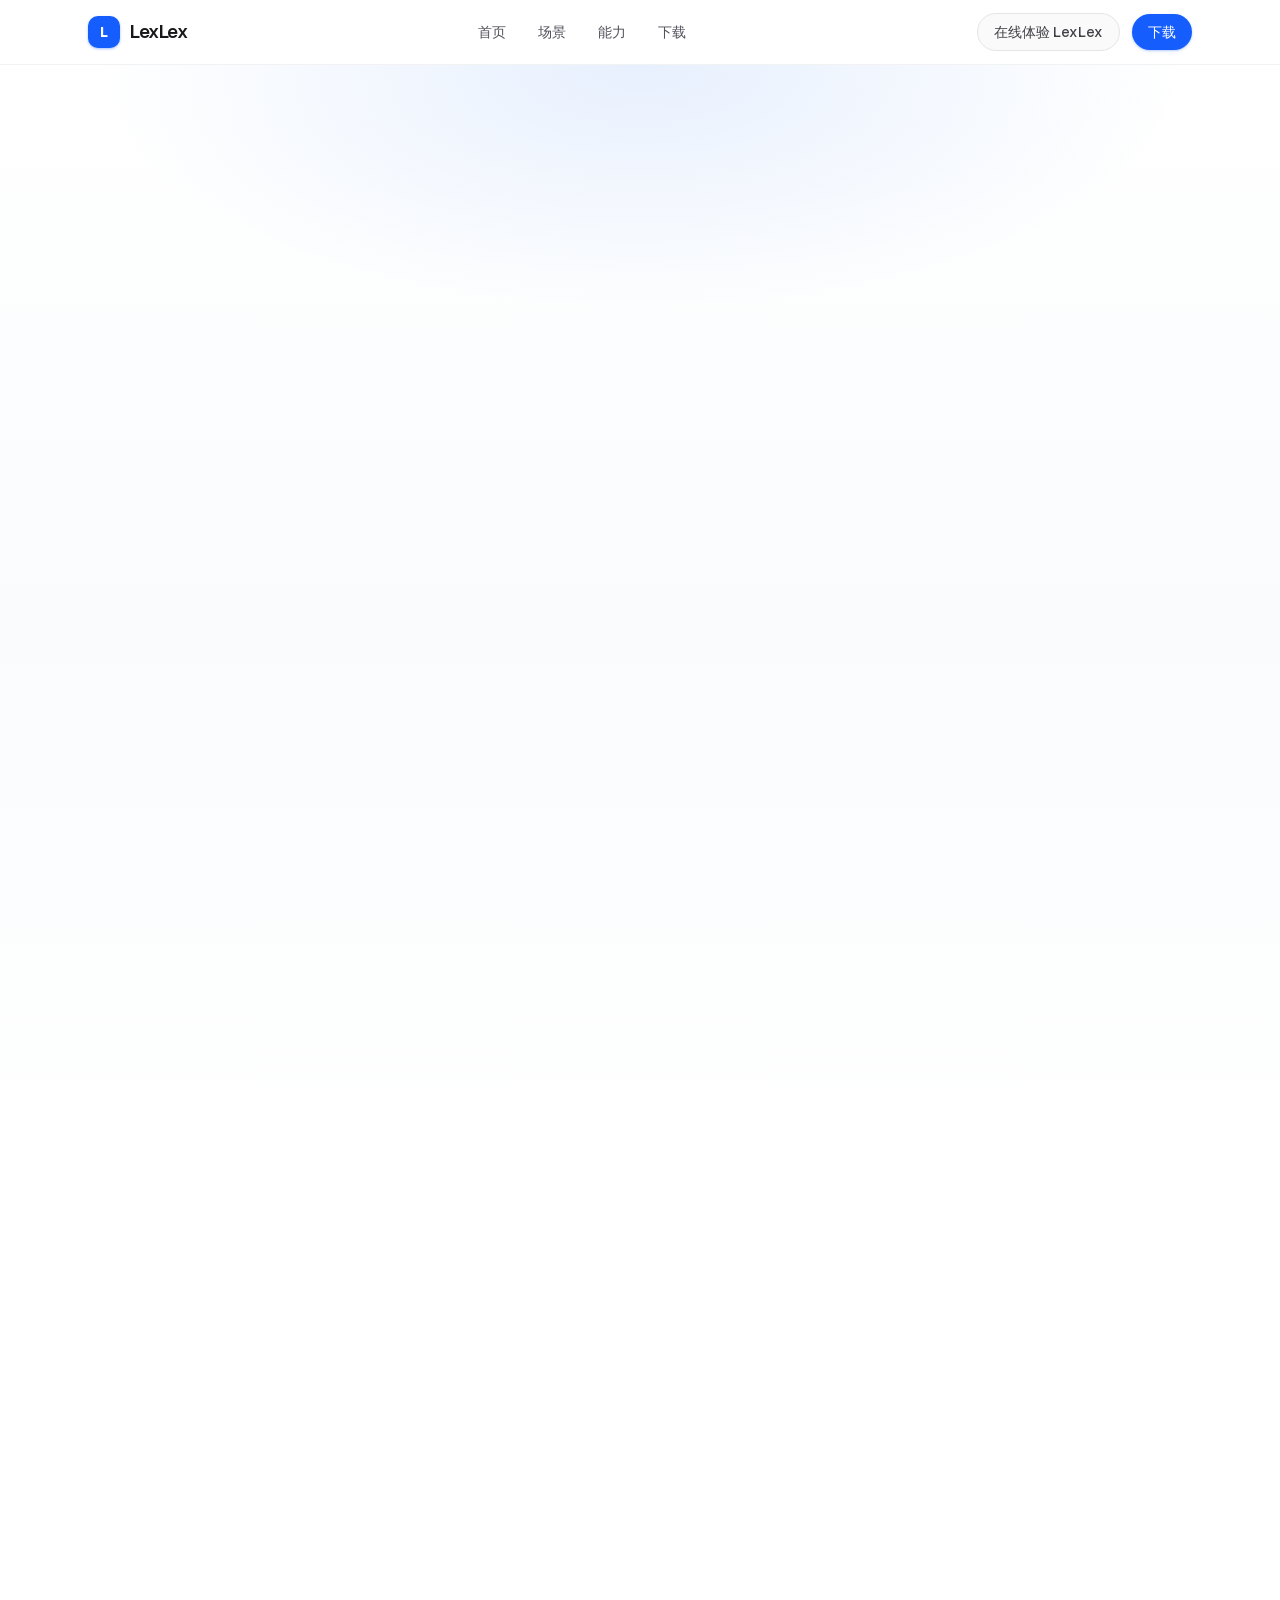
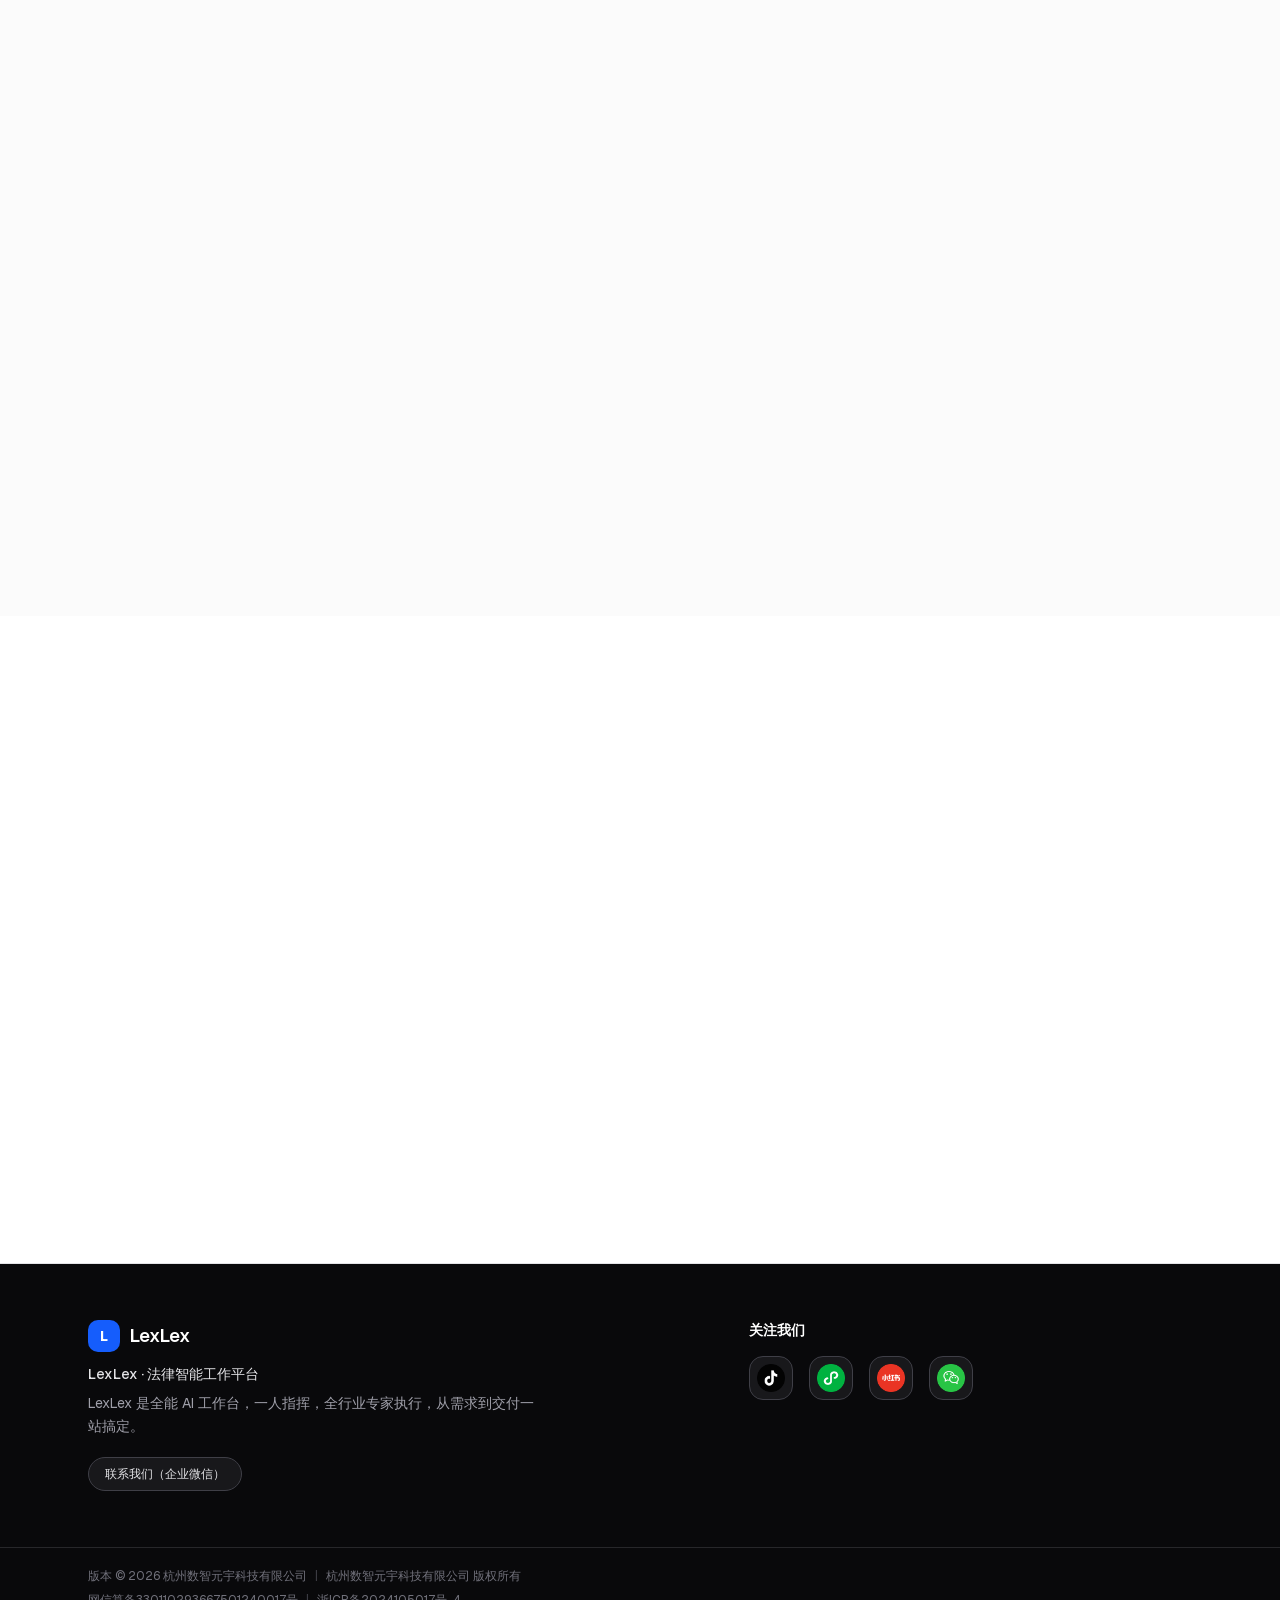
==== commit 29e2f789: "feat: zigzag Capabilities section matching design mock Replace three equal cards with alternating te" ====
--- a/index.html
+++ b/index.html
@@ -1 +1 @@
-<!DOCTYPE html><html lang="zh-CN" class="T19VSG_variable _8Li5zG_variable h-full antialiased"><head><meta charSet="utf-8"/><meta name="viewport" content="width=device-width, initial-scale=1"/><link rel="preload" href="/_next/static/media/797e433ab948586e-s.p.0r6juujl39pe6.woff2" as="font" crossorigin="" type="font/woff2"/><link rel="preload" href="/_next/static/media/caa3a2e1cccd8315-s.p.0wgildi0cnwt9.woff2" as="font" crossorigin="" type="font/woff2"/><link rel="preload" as="image" href="/assets/scenes/lexlexagent.png"/><link rel="preload" href="/assets/capabilities/legal-experts.png" as="image"/><link rel="preload" href="/assets/capabilities/memory3.png" as="image"/><link rel="preload" href="/assets/capabilities/skill-center.png" as="image"/><link rel="preload" as="image" href="/assets/icons/douyin.png"/><link rel="preload" as="image" href="/assets/qr/douyin-qr.png"/><link rel="preload" as="image" href="/assets/icons/miniprogram.png"/><link rel="preload" as="image" href="/assets/qr/miniprogram-qr.png"/><link rel="preload" as="image" href="/assets/icons/xiaohongshu.png"/><link rel="preload" as="image" href="/assets/qr/xhs-qr.png"/><link rel="stylesheet" href="/_next/static/chunks/41os17s-5r393.css" data-precedence="next"/><link rel="preload" as="script" fetchPriority="low" href="/_next/static/chunks/3cfn99dbrcvvp.js"/><script src="/_next/static/chunks/24oq267qibdq3.js" async=""></script><script src="/_next/static/chunks/01s_f_3qlcqtb.js" async=""></script><script src="/_next/static/chunks/turbopack-3-ry682tkyiqk.js" async=""></script><script src="/_next/static/chunks/0umf92h1sb77c.js" async=""></script><script src="/_next/static/chunks/144fktq2404ea.js" async=""></script><link rel="preload" as="image" href="/assets/icons/wechat.png"/><link rel="preload" as="image" href="/assets/qr/wechat-qr.png"/><title>LexLex | 数智元宇</title><meta name="description" content="LexLex是数智元宇推出的本地优先法律智能执行平台，覆盖调研、审阅、合规、自动化与团队协同。"/><meta name="keywords" content="数智元宇,LexLex,法律AI,合同智审,类案检索"/><link rel="icon" href="/favicon.ico?favicon.117ezoe8m31dk.ico" sizes="48x48" type="image/x-icon"/><link rel="icon" href="/favicon.ico"/><meta name="next-size-adjust" content=""/><script src="/_next/static/chunks/0cz1d0mv5g_q7.js" noModule=""></script></head><body class="min-h-full flex flex-col font-sans"><div hidden=""><!--$--><!--/$--></div><div id="top" class="flex min-h-full flex-col bg-white"><header class="sticky top-0 z-50 border-b border-black/5 bg-white/80 backdrop-blur-xl"><div class="mx-auto flex h-16 max-w-6xl items-center justify-between px-4 sm:px-6"><a href="#top" class="flex items-center gap-2.5 font-semibold tracking-tight text-zinc-900"><span class="flex h-8 w-8 items-center justify-center rounded-lg bg-blue-600 text-sm font-bold text-white shadow-sm shadow-blue-600/30">L</span><span class="text-lg">LexLex</span></a><nav class="hidden items-center gap-8 text-sm text-zinc-600 md:flex"><a href="#top" class="transition-colors hover:text-zinc-900">首页</a><a href="#scenarios" class="transition-colors hover:text-zinc-900">场景</a><a href="#capabilities" class="transition-colors hover:text-zinc-900">能力</a><a href="#download" class="transition-colors hover:text-zinc-900">下载</a></nav><div class="hidden items-center gap-3 md:flex"><a href="https://lm.metazh.cn" target="_blank" rel="noreferrer" class="rounded-full border border-zinc-200 bg-zinc-50 px-4 py-2 text-sm font-medium text-zinc-700 transition hover:bg-zinc-100">在线体验 LexLex</a><a href="#download" class="rounded-full bg-blue-600 px-4 py-2 text-sm font-medium text-white shadow-sm shadow-blue-600/25 transition hover:bg-blue-700">下载</a></div><button type="button" class="inline-flex h-10 w-10 items-center justify-center rounded-lg border border-zinc-200 md:hidden" aria-label="打开菜单"><span class="text-lg">☰</span></button></div></header><main class="flex-1"><section class="relative overflow-hidden bg-gradient-to-b from-white via-slate-50/80 to-white px-4 pb-16 pt-14 sm:px-6 sm:pb-24 sm:pt-20"><div class="pointer-events-none absolute inset-x-0 top-0 h-72 bg-[radial-gradient(ellipse_at_top,_rgba(59,130,246,0.12),_transparent_60%)]"></div><div class="relative mx-auto max-w-6xl"><div class="invisible"><div class="mx-auto max-w-3xl text-center"><p class="mb-4 inline-flex items-center rounded-full border border-blue-100 bg-blue-50 px-3 py-1 text-xs font-medium text-blue-700">法律智能工作平台</p><h1 class="text-4xl font-semibold tracking-tight text-zinc-900 sm:text-5xl md:text-6xl">LexLex，让法律工作<span class="bg-gradient-to-r from-blue-600 to-indigo-500 bg-clip-text text-transparent">更从容</span></h1><p class="mx-auto mt-5 max-w-2xl text-base leading-relaxed text-zinc-600 sm:text-lg">从案件检索、文书起草到合同审查，精准处理繁复工作，释放你的核心专业价值。 零门槛接入 · 行业模型微调 · 全平台桌面端 / 网页端 / 小程序。</p><div class="mt-8 flex flex-col items-center justify-center gap-3 sm:flex-row"><a href="#download" class="inline-flex items-center justify-center rounded-full bg-zinc-900 px-7 py-3.5 text-sm font-medium text-white shadow-lg shadow-zinc-900/20 transition hover:bg-zinc-800">立即下载 LexLex</a><a href="https://lm.metazh.cn" target="_blank" rel="noreferrer" class="text-sm font-medium text-blue-600 transition hover:text-blue-700">在线体验 LexLex →</a></div></div></div><div class="invisible mt-12 sm:mt-16"><div class="mx-auto max-w-5xl overflow-hidden rounded-2xl border border-zinc-200/80 bg-black shadow-2xl shadow-zinc-900/20 ring-1 ring-black/5"><div class="flex items-center gap-2 border-b border-white/10 bg-zinc-900/90 px-4 py-3"><span class="h-2.5 w-2.5 rounded-full bg-red-400"></span><span class="h-2.5 w-2.5 rounded-full bg-amber-400"></span><span class="h-2.5 w-2.5 rounded-full bg-emerald-400"></span><span class="ml-3 text-xs text-zinc-400">LexLex Desktop</span></div><video class="aspect-video w-full bg-black object-cover" autoPlay="" muted="" playsInline="" loop="" preload="metadata" poster="" aria-label="LexLex 产品演示视频"><source src="/assets/videos/pc.mp4" type="video/mp4"/></video></div></div></div></section><section id="scenarios" class="scroll-mt-20 bg-white px-4 py-20 sm:px-6 sm:py-28"><div class="mx-auto max-w-6xl"><div class="invisible"><div class="mx-auto max-w-2xl text-center"><h2 class="text-3xl font-semibold tracking-tight text-zinc-900 sm:text-4xl">对应法律工作者五大高频任务场景</h2><p class="mt-3 text-zinc-500">一键切换场景，一次看清 Agent 如何落地办案。</p></div></div><div class="invisible mt-10 flex justify-center"><div class="w-full max-w-4xl overflow-x-auto overflow-y-hidden pb-2 [scrollbar-width:none] [-ms-overflow-style:none] [&amp;::-webkit-scrollbar]:hidden"><div class="flex min-w-max justify-center px-1"><nav class="relative inline-flex max-w-full text-[length:var(--gn-font)] leading-[1.2] rounded-full p-[var(--gn-pad)] backdrop-blur-[20px] backdrop-saturate-[1.6] [background:var(--gn-frame)] [box-shadow:var(--gn-frame-shadow)]" style="--gn-pad:6px;--gn-gap:4px;--gn-font:14px;--gn-x:16px;--gn-y:9px;--gn-frame:rgba(240, 240, 243, 0.8);--gn-frame-edge:rgba(24, 24, 27, 0.07);--gn-frame-highlight:rgba(255, 255, 255, 0.95);--gn-frame-shadow:0 22px 44px -22px rgba(24, 24, 27, 0.3), 0 6px 16px -10px rgba(24, 24, 27, 0.16);--gn-ink:#27272a;--gn-muted:rgba(39, 39, 42, 0.62);--gn-pill:#27272a;--gn-active-ink:#ffffff"><span class="pointer-events-none absolute inset-0 rounded-[inherit] [box-shadow:inset_0_0_0_1px_var(--gn-frame-edge),inset_0_1px_0_var(--gn-frame-highlight)]"></span><div class="relative max-w-full"><canvas class="pointer-events-none absolute left-0 top-0" aria-hidden="true"></canvas><span class="pointer-events-none absolute left-0 top-0 hidden rounded-full bg-[var(--gn-pill)]" aria-hidden="true"></span><ul class="relative m-0 flex list-none flex-nowrap gap-[var(--gn-gap)] p-0"><li class="group flex" data-gooey-index="0" data-active=""><button type="button" class="inline-flex items-center gap-2 whitespace-nowrap rounded-full border-none bg-transparent px-[var(--gn-x)] py-[var(--gn-y)] [font-family:inherit] [font-size:inherit] [line-height:inherit] font-medium no-underline cursor-pointer text-[var(--gn-muted)] transition-colors duration-200 [-webkit-tap-highlight-color:transparent] group-data-[active]:text-[var(--gn-ink)] hover:text-[var(--gn-ink)] focus-visible:outline-2 focus-visible:outline-offset-2 focus-visible:outline-[var(--gn-ink)]" aria-current="page"><span>LexLex Agent</span></button></li><li class="group flex" data-gooey-index="1"><button type="button" class="inline-flex items-center gap-2 whitespace-nowrap rounded-full border-none bg-transparent px-[var(--gn-x)] py-[var(--gn-y)] [font-family:inherit] [font-size:inherit] [line-height:inherit] font-medium no-underline cursor-pointer text-[var(--gn-muted)] transition-colors duration-200 [-webkit-tap-highlight-color:transparent] group-data-[active]:text-[var(--gn-ink)] hover:text-[var(--gn-ink)] focus-visible:outline-2 focus-visible:outline-offset-2 focus-visible:outline-[var(--gn-ink)]"><span>合同智审</span></button></li><li class="group flex" data-gooey-index="2"><button type="button" class="inline-flex items-center gap-2 whitespace-nowrap rounded-full border-none bg-transparent px-[var(--gn-x)] py-[var(--gn-y)] [font-family:inherit] [font-size:inherit] [line-height:inherit] font-medium no-underline cursor-pointer text-[var(--gn-muted)] transition-colors duration-200 [-webkit-tap-highlight-color:transparent] group-data-[active]:text-[var(--gn-ink)] hover:text-[var(--gn-ink)] focus-visible:outline-2 focus-visible:outline-offset-2 focus-visible:outline-[var(--gn-ink)]"><span>类案检索</span></button></li><li class="group flex" data-gooey-index="3"><button type="button" class="inline-flex items-center gap-2 whitespace-nowrap rounded-full border-none bg-transparent px-[var(--gn-x)] py-[var(--gn-y)] [font-family:inherit] [font-size:inherit] [line-height:inherit] font-medium no-underline cursor-pointer text-[var(--gn-muted)] transition-colors duration-200 [-webkit-tap-highlight-color:transparent] group-data-[active]:text-[var(--gn-ink)] hover:text-[var(--gn-ink)] focus-visible:outline-2 focus-visible:outline-offset-2 focus-visible:outline-[var(--gn-ink)]"><span>法条检索</span></button></li><li class="group flex" data-gooey-index="4"><button type="button" class="inline-flex items-center gap-2 whitespace-nowrap rounded-full border-none bg-transparent px-[var(--gn-x)] py-[var(--gn-y)] [font-family:inherit] [font-size:inherit] [line-height:inherit] font-medium no-underline cursor-pointer text-[var(--gn-muted)] transition-colors duration-200 [-webkit-tap-highlight-color:transparent] group-data-[active]:text-[var(--gn-ink)] hover:text-[var(--gn-ink)] focus-visible:outline-2 focus-visible:outline-offset-2 focus-visible:outline-[var(--gn-ink)]"><span>文书/合同起草</span></button></li></ul><ul class="m-0 flex list-none flex-nowrap gap-[var(--gn-gap)] p-0 pointer-events-none invisible absolute inset-0 text-[var(--gn-active-ink)] [clip-path:inset(100%)]" aria-hidden="true"><li class="flex"><span class="inline-flex items-center gap-2 whitespace-nowrap rounded-full border-none bg-transparent px-[var(--gn-x)] py-[var(--gn-y)] [font-family:inherit] [font-size:inherit] [line-height:inherit] font-medium no-underline text-inherit"><span>LexLex Agent</span></span></li><li class="flex"><span class="inline-flex items-center gap-2 whitespace-nowrap rounded-full border-none bg-transparent px-[var(--gn-x)] py-[var(--gn-y)] [font-family:inherit] [font-size:inherit] [line-height:inherit] font-medium no-underline text-inherit"><span>合同智审</span></span></li><li class="flex"><span class="inline-flex items-center gap-2 whitespace-nowrap rounded-full border-none bg-transparent px-[var(--gn-x)] py-[var(--gn-y)] [font-family:inherit] [font-size:inherit] [line-height:inherit] font-medium no-underline text-inherit"><span>类案检索</span></span></li><li class="flex"><span class="inline-flex items-center gap-2 whitespace-nowrap rounded-full border-none bg-transparent px-[var(--gn-x)] py-[var(--gn-y)] [font-family:inherit] [font-size:inherit] [line-height:inherit] font-medium no-underline text-inherit"><span>法条检索</span></span></li><li class="flex"><span class="inline-flex items-center gap-2 whitespace-nowrap rounded-full border-none bg-transparent px-[var(--gn-x)] py-[var(--gn-y)] [font-family:inherit] [font-size:inherit] [line-height:inherit] font-medium no-underline text-inherit"><span>文书/合同起草</span></span></li></ul></div></nav></div></div></div><div class="invisible mt-8"><div class="overflow-hidden rounded-3xl border border-zinc-200/80 bg-gradient-to-br from-zinc-50 to-slate-100/80 p-6 shadow-sm sm:p-10"><div class="grid items-center gap-8 lg:grid-cols-2"><div><div class="mb-4 flex h-12 w-12 items-center justify-center rounded-2xl bg-white shadow-sm ring-1 ring-zinc-100"><img src="/assets/scenes/lexlexagent.png" alt="" class="h-7 w-7 object-contain"/></div><h3 class="text-2xl font-semibold text-zinc-900">LexLex Agent 你的 AI 助理律师</h3><p class="mt-4 text-base leading-relaxed text-zinc-600">支持以自然语言完成任务拆解、检索调用和结果归纳，作为律师日常办案的统一协作入口。</p><ul class="mt-6 flex flex-wrap gap-2"><li class="rounded-full border border-zinc-200 bg-white px-3 py-1.5 text-xs font-medium text-zinc-700">自然语言派单</li><li class="rounded-full border border-zinc-200 bg-white px-3 py-1.5 text-xs font-medium text-zinc-700">工具自动调用</li><li class="rounded-full border border-zinc-200 bg-white px-3 py-1.5 text-xs font-medium text-zinc-700">结果结构化归纳</li></ul><a href="https://lm.metazh.cn" target="_blank" rel="noreferrer" class="mt-8 inline-flex items-center text-sm font-medium text-blue-600 hover:text-blue-700">前往 LexLex 平台 ↗</a></div><div class="relative overflow-hidden rounded-2xl border border-white/80 bg-black shadow-lg shadow-zinc-900/10"><video class="aspect-video w-full object-cover" autoPlay="" muted="" playsInline="" loop="" preload="metadata" aria-label="LexLex Agent 场景演示"><source src="/assets/videos/legalagent.mp4" type="video/mp4"/></video></div></div></div></div></div></section><section id="capabilities" class="scroll-mt-20 bg-white px-4 py-24 sm:px-6 sm:py-28"><div class="mx-auto max-w-6xl"><div class="invisible"><div class="mx-auto max-w-2xl text-center"><h2 class="text-[28px] font-bold tracking-tight text-black sm:text-[36px] sm:leading-tight">释放法律智能体新潜能</h2><p class="mt-3 text-[15px] leading-relaxed text-[#666666] sm:text-base">简单专注，只为用户提供真正需要的功能。</p></div></div><div class="invisible mt-14 grid grid-cols-1 gap-6 md:grid-cols-3 md:gap-7"><article class="flex flex-col rounded-[20px] border border-zinc-200/70 bg-white p-5 shadow-[0_8px_30px_rgba(0,0,0,0.04)] sm:p-6"><div class="overflow-hidden rounded-[14px] bg-[#F7F8FA] ring-1 ring-zinc-100/80"><img src="/assets/capabilities/legal-experts.png" alt="多智能体专家协同示意" class="aspect-[1008/536] w-full object-contain"/></div><h3 class="mt-5 text-[17px] font-bold tracking-tight text-black sm:text-lg">多智能体专家协同</h3><p class="mt-2.5 flex-1 text-[13.5px] leading-[1.7] text-[#666666] sm:text-sm">刑事、合同、知产等多领域法律专家智能体协同办案，覆盖检索、分析、论证到文书交付全流程。</p></article><article class="flex flex-col rounded-[20px] border border-zinc-200/70 bg-white p-5 shadow-[0_8px_30px_rgba(0,0,0,0.04)] sm:p-6"><div class="overflow-hidden rounded-[14px] bg-[#F7F8FA] ring-1 ring-zinc-100/80"><img src="/assets/capabilities/memory3.png" alt="记忆与规则示意" class="aspect-[1008/536] w-full object-contain"/></div><h3 class="mt-5 text-[17px] font-bold tracking-tight text-black sm:text-lg">记忆与规则</h3><p class="mt-2.5 flex-1 text-[13.5px] leading-[1.7] text-[#666666] sm:text-sm">先进的上下文引擎结合了深度分析与自适应记忆功能，能够提供更智能的 AI。学习你的经验，以你期望的方式工作。</p></article><article class="flex flex-col rounded-[20px] border border-zinc-200/70 bg-white p-5 shadow-[0_8px_30px_rgba(0,0,0,0.04)] sm:p-6"><div class="overflow-hidden rounded-[14px] bg-[#F7F8FA] ring-1 ring-zinc-100/80"><img src="/assets/capabilities/skill-center.png" alt="技能与插件示意" class="aspect-[1008/536] w-full object-contain"/></div><h3 class="mt-5 text-[17px] font-bold tracking-tight text-black sm:text-lg">技能与插件</h3><p class="mt-2.5 flex-1 text-[13.5px] leading-[1.7] text-[#666666] sm:text-sm">接入多样化生态工具，按需配置技能与插件，灵活拓展法律检索、文书处理等应用场景，让 AI 更好地融入日常法律工作。</p></article></div></div></section><section id="voices" class="scroll-mt-20 overflow-hidden bg-white px-4 py-20 sm:px-6 sm:py-28"><div class="mx-auto max-w-6xl"><div class="invisible"><div class="mx-auto max-w-2xl text-center"><h2 class="text-3xl font-semibold tracking-tight text-zinc-900 sm:text-4xl">真实用户声音</h2><p class="mt-3 text-zinc-500">与众多律师 / 法务一起探索智能体办案</p></div></div><div class="invisible mt-10"><div class="relative mx-auto h-[420px] w-full max-w-5xl sm:h-[480px]"><div class="pointer-events-none absolute inset-x-0 top-0 z-10 h-16 bg-gradient-to-b from-white to-transparent"></div><div class="pointer-events-none absolute inset-x-0 bottom-0 z-10 h-16 bg-gradient-to-t from-white to-transparent"></div><div class="relative h-full w-full overflow-hidden rounded-3xl" style="--dw-tile-w:240px;--dw-tile-h:200px;--dw-gap:16px;--dw-radius:18px;--dw-lift:48px;--dw-dim:0.92;--dw-gray:0;--dw-overlay:#ffffff;--dw-edge:44.99999999999999%;perspective:1200px;perspective-origin:50% 50%;-webkit-mask-image:radial-gradient(ellipse 78% 82% at 50% 46%, #000 var(--dw-edge), transparent 100%), linear-gradient(to top, #000 var(--dw-edge), transparent 100%);mask-image:radial-gradient(ellipse 78% 82% at 50% 46%, #000 var(--dw-edge), transparent 100%), linear-gradient(to top, #000 var(--dw-edge), transparent 100%);-webkit-mask-composite:source-in;mask-composite:intersect" role="group" aria-label="Drifting wall of tiles"><div class="absolute left-1/2 top-1/2 flex cursor-pointer flex-row [transform-style:preserve-3d] [transform-origin:50%_50%] will-change-transform"><div class="relative w-[calc(var(--dw-tile-w)+var(--dw-gap))] [transform-style:preserve-3d]"><div class="flex flex-col [transform-style:preserve-3d] will-change-transform"><div tabindex="0" role="button" aria-label="张建勇" class="group/tile relative block flex-none cursor-pointer outline-none w-full h-[calc(var(--dw-tile-h)+var(--dw-gap))] [transform-style:preserve-3d]" data-tile-id="0-0-0" data-col="0"><span class="pointer-events-none absolute inset-[calc(var(--dw-gap)/2)] flex h-auto overflow-hidden bg-white text-left rounded-[var(--dw-radius)] opacity-[var(--dw-dim)] [transform:translateZ(0)] transition-[transform,opacity,box-shadow] duration-[420ms] ease-[cubic-bezier(0.22,1,0.36,1)] group-[.is-active]/tile:opacity-100 group-[.is-active]/tile:[transform:translateZ(var(--dw-lift))] group-[.is-active]/tile:shadow-[0_24px_60px_-18px_rgba(0,0,0,0.35)] group-focus-visible/tile:opacity-100 group-focus-visible/tile:[transform:translateZ(var(--dw-lift))] group-focus-visible/tile:shadow-[0_24px_60px_-18px_rgba(0,0,0,0.35),0_0_0_2px_rgba(37,99,235,0.35)]"><div class="flex h-full w-full flex-col justify-between p-4 sm:p-5"><p class="text-[13px] leading-relaxed text-zinc-500 line-clamp-5">我所的 AI 助理终于能跟着办案节奏走了。类案检索和文书起草串在一条对话里，省掉了很多来回切换。</p><div class="mt-4 flex items-center gap-3 border-t border-zinc-100 pt-3"><span class="flex h-9 w-9 shrink-0 items-center justify-center rounded-full text-sm font-semibold text-white" style="background-color:#3B82F6">张</span><div class="min-w-0"><p class="truncate text-sm font-semibold text-zinc-800">张建勇</p><p class="truncate text-xs text-zinc-400">知识产权律师</p></div></div></div></span></div><div tabindex="0" role="button" aria-label="赵明哲" class="group/tile relative block flex-none cursor-pointer outline-none w-full h-[calc(var(--dw-tile-h)+var(--dw-gap))] [transform-style:preserve-3d]" data-tile-id="0-0-1" data-col="0"><span class="pointer-events-none absolute inset-[calc(var(--dw-gap)/2)] flex h-auto overflow-hidden bg-white text-left rounded-[var(--dw-radius)] opacity-[var(--dw-dim)] [transform:translateZ(0)] transition-[transform,opacity,box-shadow] duration-[420ms] ease-[cubic-bezier(0.22,1,0.36,1)] group-[.is-active]/tile:opacity-100 group-[.is-active]/tile:[transform:translateZ(var(--dw-lift))] group-[.is-active]/tile:shadow-[0_24px_60px_-18px_rgba(0,0,0,0.35)] group-focus-visible/tile:opacity-100 group-focus-visible/tile:[transform:translateZ(var(--dw-lift))] group-focus-visible/tile:shadow-[0_24px_60px_-18px_rgba(0,0,0,0.35),0_0_0_2px_rgba(37,99,235,0.35)]"><div class="flex h-full w-full flex-col justify-between p-4 sm:p-5"><p class="text-[13px] leading-relaxed text-zinc-500 line-clamp-5">记忆与规则功能把所内模板和偏好沉淀下来了，写出来的文书越来越接近我们自己的风格。</p><div class="mt-4 flex items-center gap-3 border-t border-zinc-100 pt-3"><span class="flex h-9 w-9 shrink-0 items-center justify-center rounded-full text-sm font-semibold text-white" style="background-color:#2563EB">赵</span><div class="min-w-0"><p class="truncate text-sm font-semibold text-zinc-800">赵明哲</p><p class="truncate text-xs text-zinc-400">合规顾问</p></div></div></div></span></div><div tabindex="0" role="button" aria-label="马俊杰" class="group/tile relative block flex-none cursor-pointer outline-none w-full h-[calc(var(--dw-tile-h)+var(--dw-gap))] [transform-style:preserve-3d]" data-tile-id="0-0-2" data-col="0"><span class="pointer-events-none absolute inset-[calc(var(--dw-gap)/2)] flex h-auto overflow-hidden bg-white text-left rounded-[var(--dw-radius)] opacity-[var(--dw-dim)] [transform:translateZ(0)] transition-[transform,opacity,box-shadow] duration-[420ms] ease-[cubic-bezier(0.22,1,0.36,1)] group-[.is-active]/tile:opacity-100 group-[.is-active]/tile:[transform:translateZ(var(--dw-lift))] group-[.is-active]/tile:shadow-[0_24px_60px_-18px_rgba(0,0,0,0.35)] group-focus-visible/tile:opacity-100 group-focus-visible/tile:[transform:translateZ(var(--dw-lift))] group-focus-visible/tile:shadow-[0_24px_60px_-18px_rgba(0,0,0,0.35),0_0_0_2px_rgba(37,99,235,0.35)]"><div class="flex h-full w-full flex-col justify-between p-4 sm:p-5"><p class="text-[13px] leading-relaxed text-zinc-500 line-clamp-5">插件扩展让我们接入了内部知识库，敏感信息不出所，又能享受 AI 提效。</p><div class="mt-4 flex items-center gap-3 border-t border-zinc-100 pt-3"><span class="flex h-9 w-9 shrink-0 items-center justify-center rounded-full text-sm font-semibold text-white" style="background-color:#7C3AED">马</span><div class="min-w-0"><p class="truncate text-sm font-semibold text-zinc-800">马俊杰</p><p class="truncate text-xs text-zinc-400">律所 IT 负责人</p></div></div></div></span></div><div tabindex="0" role="button" aria-label="张建勇" class="group/tile relative block flex-none cursor-pointer outline-none w-full h-[calc(var(--dw-tile-h)+var(--dw-gap))] [transform-style:preserve-3d]" data-tile-id="0-1-0" data-col="0"><span class="pointer-events-none absolute inset-[calc(var(--dw-gap)/2)] flex h-auto overflow-hidden bg-white text-left rounded-[var(--dw-radius)] opacity-[var(--dw-dim)] [transform:translateZ(0)] transition-[transform,opacity,box-shadow] duration-[420ms] ease-[cubic-bezier(0.22,1,0.36,1)] group-[.is-active]/tile:opacity-100 group-[.is-active]/tile:[transform:translateZ(var(--dw-lift))] group-[.is-active]/tile:shadow-[0_24px_60px_-18px_rgba(0,0,0,0.35)] group-focus-visible/tile:opacity-100 group-focus-visible/tile:[transform:translateZ(var(--dw-lift))] group-focus-visible/tile:shadow-[0_24px_60px_-18px_rgba(0,0,0,0.35),0_0_0_2px_rgba(37,99,235,0.35)]"><div class="flex h-full w-full flex-col justify-between p-4 sm:p-5"><p class="text-[13px] leading-relaxed text-zinc-500 line-clamp-5">我所的 AI 助理终于能跟着办案节奏走了。类案检索和文书起草串在一条对话里，省掉了很多来回切换。</p><div class="mt-4 flex items-center gap-3 border-t border-zinc-100 pt-3"><span class="flex h-9 w-9 shrink-0 items-center justify-center rounded-full text-sm font-semibold text-white" style="background-color:#3B82F6">张</span><div class="min-w-0"><p class="truncate text-sm font-semibold text-zinc-800">张建勇</p><p class="truncate text-xs text-zinc-400">知识产权律师</p></div></div></div></span></div><div tabindex="0" role="button" aria-label="赵明哲" class="group/tile relative block flex-none cursor-pointer outline-none w-full h-[calc(var(--dw-tile-h)+var(--dw-gap))] [transform-style:preserve-3d]" data-tile-id="0-1-1" data-col="0"><span class="pointer-events-none absolute inset-[calc(var(--dw-gap)/2)] flex h-auto overflow-hidden bg-white text-left rounded-[var(--dw-radius)] opacity-[var(--dw-dim)] [transform:translateZ(0)] transition-[transform,opacity,box-shadow] duration-[420ms] ease-[cubic-bezier(0.22,1,0.36,1)] group-[.is-active]/tile:opacity-100 group-[.is-active]/tile:[transform:translateZ(var(--dw-lift))] group-[.is-active]/tile:shadow-[0_24px_60px_-18px_rgba(0,0,0,0.35)] group-focus-visible/tile:opacity-100 group-focus-visible/tile:[transform:translateZ(var(--dw-lift))] group-focus-visible/tile:shadow-[0_24px_60px_-18px_rgba(0,0,0,0.35),0_0_0_2px_rgba(37,99,235,0.35)]"><div class="flex h-full w-full flex-col justify-between p-4 sm:p-5"><p class="text-[13px] leading-relaxed text-zinc-500 line-clamp-5">记忆与规则功能把所内模板和偏好沉淀下来了，写出来的文书越来越接近我们自己的风格。</p><div class="mt-4 flex items-center gap-3 border-t border-zinc-100 pt-3"><span class="flex h-9 w-9 shrink-0 items-center justify-center rounded-full text-sm font-semibold text-white" style="background-color:#2563EB">赵</span><div class="min-w-0"><p class="truncate text-sm font-semibold text-zinc-800">赵明哲</p><p class="truncate text-xs text-zinc-400">合规顾问</p></div></div></div></span></div><div tabindex="0" role="button" aria-label="马俊杰" class="group/tile relative block flex-none cursor-pointer outline-none w-full h-[calc(var(--dw-tile-h)+var(--dw-gap))] [transform-style:preserve-3d]" data-tile-id="0-1-2" data-col="0"><span class="pointer-events-none absolute inset-[calc(var(--dw-gap)/2)] flex h-auto overflow-hidden bg-white text-left rounded-[var(--dw-radius)] opacity-[var(--dw-dim)] [transform:translateZ(0)] transition-[transform,opacity,box-shadow] duration-[420ms] ease-[cubic-bezier(0.22,1,0.36,1)] group-[.is-active]/tile:opacity-100 group-[.is-active]/tile:[transform:translateZ(var(--dw-lift))] group-[.is-active]/tile:shadow-[0_24px_60px_-18px_rgba(0,0,0,0.35)] group-focus-visible/tile:opacity-100 group-focus-visible/tile:[transform:translateZ(var(--dw-lift))] group-focus-visible/tile:shadow-[0_24px_60px_-18px_rgba(0,0,0,0.35),0_0_0_2px_rgba(37,99,235,0.35)]"><div class="flex h-full w-full flex-col justify-between p-4 sm:p-5"><p class="text-[13px] leading-relaxed text-zinc-500 line-clamp-5">插件扩展让我们接入了内部知识库，敏感信息不出所，又能享受 AI 提效。</p><div class="mt-4 flex items-center gap-3 border-t border-zinc-100 pt-3"><span class="flex h-9 w-9 shrink-0 items-center justify-center rounded-full text-sm font-semibold text-white" style="background-color:#7C3AED">马</span><div class="min-w-0"><p class="truncate text-sm font-semibold text-zinc-800">马俊杰</p><p class="truncate text-xs text-zinc-400">律所 IT 负责人</p></div></div></div></span></div><div tabindex="0" role="button" aria-label="张建勇" class="group/tile relative block flex-none cursor-pointer outline-none w-full h-[calc(var(--dw-tile-h)+var(--dw-gap))] [transform-style:preserve-3d]" data-tile-id="0-2-0" data-col="0"><span class="pointer-events-none absolute inset-[calc(var(--dw-gap)/2)] flex h-auto overflow-hidden bg-white text-left rounded-[var(--dw-radius)] opacity-[var(--dw-dim)] [transform:translateZ(0)] transition-[transform,opacity,box-shadow] duration-[420ms] ease-[cubic-bezier(0.22,1,0.36,1)] group-[.is-active]/tile:opacity-100 group-[.is-active]/tile:[transform:translateZ(var(--dw-lift))] group-[.is-active]/tile:shadow-[0_24px_60px_-18px_rgba(0,0,0,0.35)] group-focus-visible/tile:opacity-100 group-focus-visible/tile:[transform:translateZ(var(--dw-lift))] group-focus-visible/tile:shadow-[0_24px_60px_-18px_rgba(0,0,0,0.35),0_0_0_2px_rgba(37,99,235,0.35)]"><div class="flex h-full w-full flex-col justify-between p-4 sm:p-5"><p class="text-[13px] leading-relaxed text-zinc-500 line-clamp-5">我所的 AI 助理终于能跟着办案节奏走了。类案检索和文书起草串在一条对话里，省掉了很多来回切换。</p><div class="mt-4 flex items-center gap-3 border-t border-zinc-100 pt-3"><span class="flex h-9 w-9 shrink-0 items-center justify-center rounded-full text-sm font-semibold text-white" style="background-color:#3B82F6">张</span><div class="min-w-0"><p class="truncate text-sm font-semibold text-zinc-800">张建勇</p><p class="truncate text-xs text-zinc-400">知识产权律师</p></div></div></div></span></div><div tabindex="0" role="button" aria-label="赵明哲" class="group/tile relative block flex-none cursor-pointer outline-none w-full h-[calc(var(--dw-tile-h)+var(--dw-gap))] [transform-style:preserve-3d]" data-tile-id="0-2-1" data-col="0"><span class="pointer-events-none absolute inset-[calc(var(--dw-gap)/2)] flex h-auto overflow-hidden bg-white text-left rounded-[var(--dw-radius)] opacity-[var(--dw-dim)] [transform:translateZ(0)] transition-[transform,opacity,box-shadow] duration-[420ms] ease-[cubic-bezier(0.22,1,0.36,1)] group-[.is-active]/tile:opacity-100 group-[.is-active]/tile:[transform:translateZ(var(--dw-lift))] group-[.is-active]/tile:shadow-[0_24px_60px_-18px_rgba(0,0,0,0.35)] group-focus-visible/tile:opacity-100 group-focus-visible/tile:[transform:translateZ(var(--dw-lift))] group-focus-visible/tile:shadow-[0_24px_60px_-18px_rgba(0,0,0,0.35),0_0_0_2px_rgba(37,99,235,0.35)]"><div class="flex h-full w-full flex-col justify-between p-4 sm:p-5"><p class="text-[13px] leading-relaxed text-zinc-500 line-clamp-5">记忆与规则功能把所内模板和偏好沉淀下来了，写出来的文书越来越接近我们自己的风格。</p><div class="mt-4 flex items-center gap-3 border-t border-zinc-100 pt-3"><span class="flex h-9 w-9 shrink-0 items-center justify-center rounded-full text-sm font-semibold text-white" style="background-color:#2563EB">赵</span><div class="min-w-0"><p class="truncate text-sm font-semibold text-zinc-800">赵明哲</p><p class="truncate text-xs text-zinc-400">合规顾问</p></div></div></div></span></div><div tabindex="0" role="button" aria-label="马俊杰" class="group/tile relative block flex-none cursor-pointer outline-none w-full h-[calc(var(--dw-tile-h)+var(--dw-gap))] [transform-style:preserve-3d]" data-tile-id="0-2-2" data-col="0"><span class="pointer-events-none absolute inset-[calc(var(--dw-gap)/2)] flex h-auto overflow-hidden bg-white text-left rounded-[var(--dw-radius)] opacity-[var(--dw-dim)] [transform:translateZ(0)] transition-[transform,opacity,box-shadow] duration-[420ms] ease-[cubic-bezier(0.22,1,0.36,1)] group-[.is-active]/tile:opacity-100 group-[.is-active]/tile:[transform:translateZ(var(--dw-lift))] group-[.is-active]/tile:shadow-[0_24px_60px_-18px_rgba(0,0,0,0.35)] group-focus-visible/tile:opacity-100 group-focus-visible/tile:[transform:translateZ(var(--dw-lift))] group-focus-visible/tile:shadow-[0_24px_60px_-18px_rgba(0,0,0,0.35),0_0_0_2px_rgba(37,99,235,0.35)]"><div class="flex h-full w-full flex-col justify-between p-4 sm:p-5"><p class="text-[13px] leading-relaxed text-zinc-500 line-clamp-5">插件扩展让我们接入了内部知识库，敏感信息不出所，又能享受 AI 提效。</p><div class="mt-4 flex items-center gap-3 border-t border-zinc-100 pt-3"><span class="flex h-9 w-9 shrink-0 items-center justify-center rounded-full text-sm font-semibold text-white" style="background-color:#7C3AED">马</span><div class="min-w-0"><p class="truncate text-sm font-semibold text-zinc-800">马俊杰</p><p class="truncate text-xs text-zinc-400">律所 IT 负责人</p></div></div></div></span></div></div></div><div class="relative w-[calc(var(--dw-tile-w)+var(--dw-gap))] [transform-style:preserve-3d]"><div class="flex flex-col [transform-style:preserve-3d] will-change-transform"><div tabindex="0" role="button" aria-label="李婉清" class="group/tile relative block flex-none cursor-pointer outline-none w-full h-[calc(var(--dw-tile-h)+var(--dw-gap))] [transform-style:preserve-3d]" data-tile-id="1-0-0" data-col="1"><span class="pointer-events-none absolute inset-[calc(var(--dw-gap)/2)] flex h-auto overflow-hidden bg-white text-left rounded-[var(--dw-radius)] opacity-[var(--dw-dim)] [transform:translateZ(0)] transition-[transform,opacity,box-shadow] duration-[420ms] ease-[cubic-bezier(0.22,1,0.36,1)] group-[.is-active]/tile:opacity-100 group-[.is-active]/tile:[transform:translateZ(var(--dw-lift))] group-[.is-active]/tile:shadow-[0_24px_60px_-18px_rgba(0,0,0,0.35)] group-focus-visible/tile:opacity-100 group-focus-visible/tile:[transform:translateZ(var(--dw-lift))] group-focus-visible/tile:shadow-[0_24px_60px_-18px_rgba(0,0,0,0.35),0_0_0_2px_rgba(37,99,235,0.35)]"><div class="flex h-full w-full flex-col justify-between p-4 sm:p-5"><p class="text-[13px] leading-relaxed text-zinc-500 line-clamp-5">合同智审把风险点标得很清楚，团队新人也能快速上手。以前要花半天的初审，现在半小时就能出一版意见。</p><div class="mt-4 flex items-center gap-3 border-t border-zinc-100 pt-3"><span class="flex h-9 w-9 shrink-0 items-center justify-center rounded-full text-sm font-semibold text-white" style="background-color:#6366F1">李</span><div class="min-w-0"><p class="truncate text-sm font-semibold text-zinc-800">李婉清</p><p class="truncate text-xs text-zinc-400">公司法务总监</p></div></div></div></span></div><div tabindex="0" role="button" aria-label="周可欣" class="group/tile relative block flex-none cursor-pointer outline-none w-full h-[calc(var(--dw-tile-h)+var(--dw-gap))] [transform-style:preserve-3d]" data-tile-id="1-0-1" data-col="1"><span class="pointer-events-none absolute inset-[calc(var(--dw-gap)/2)] flex h-auto overflow-hidden bg-white text-left rounded-[var(--dw-radius)] opacity-[var(--dw-dim)] [transform:translateZ(0)] transition-[transform,opacity,box-shadow] duration-[420ms] ease-[cubic-bezier(0.22,1,0.36,1)] group-[.is-active]/tile:opacity-100 group-[.is-active]/tile:[transform:translateZ(var(--dw-lift))] group-[.is-active]/tile:shadow-[0_24px_60px_-18px_rgba(0,0,0,0.35)] group-focus-visible/tile:opacity-100 group-focus-visible/tile:[transform:translateZ(var(--dw-lift))] group-focus-visible/tile:shadow-[0_24px_60px_-18px_rgba(0,0,0,0.35),0_0_0_2px_rgba(37,99,235,0.35)]"><div class="flex h-full w-full flex-col justify-between p-4 sm:p-5"><p class="text-[13px] leading-relaxed text-zinc-500 line-clamp-5">从桌面端到网页端切换很顺畅，外出开庭前用手机也能继续改意见书，工作流终于打通了。</p><div class="mt-4 flex items-center gap-3 border-t border-zinc-100 pt-3"><span class="flex h-9 w-9 shrink-0 items-center justify-center rounded-full text-sm font-semibold text-white" style="background-color:#0284C7">周</span><div class="min-w-0"><p class="truncate text-sm font-semibold text-zinc-800">周可欣</p><p class="truncate text-xs text-zinc-400">劳动法律师</p></div></div></div></span></div><div tabindex="0" role="button" aria-label="徐子涵" class="group/tile relative block flex-none cursor-pointer outline-none w-full h-[calc(var(--dw-tile-h)+var(--dw-gap))] [transform-style:preserve-3d]" data-tile-id="1-0-2" data-col="1"><span class="pointer-events-none absolute inset-[calc(var(--dw-gap)/2)] flex h-auto overflow-hidden bg-white text-left rounded-[var(--dw-radius)] opacity-[var(--dw-dim)] [transform:translateZ(0)] transition-[transform,opacity,box-shadow] duration-[420ms] ease-[cubic-bezier(0.22,1,0.36,1)] group-[.is-active]/tile:opacity-100 group-[.is-active]/tile:[transform:translateZ(var(--dw-lift))] group-[.is-active]/tile:shadow-[0_24px_60px_-18px_rgba(0,0,0,0.35)] group-focus-visible/tile:opacity-100 group-focus-visible/tile:[transform:translateZ(var(--dw-lift))] group-focus-visible/tile:shadow-[0_24px_60px_-18px_rgba(0,0,0,0.35),0_0_0_2px_rgba(37,99,235,0.35)]"><div class="flex h-full w-full flex-col justify-between p-4 sm:p-5"><p class="text-[13px] leading-relaxed text-zinc-500 line-clamp-5">LexLex Agent 像一个随时在线的助理律师，任务拆解、检索调用、结果归纳一气呵成。</p><div class="mt-4 flex items-center gap-3 border-t border-zinc-100 pt-3"><span class="flex h-9 w-9 shrink-0 items-center justify-center rounded-full text-sm font-semibold text-white" style="background-color:#2563EB">徐</span><div class="min-w-0"><p class="truncate text-sm font-semibold text-zinc-800">徐子涵</p><p class="truncate text-xs text-zinc-400">青年律师</p></div></div></div></span></div><div tabindex="0" role="button" aria-label="李婉清" class="group/tile relative block flex-none cursor-pointer outline-none w-full h-[calc(var(--dw-tile-h)+var(--dw-gap))] [transform-style:preserve-3d]" data-tile-id="1-1-0" data-col="1"><span class="pointer-events-none absolute inset-[calc(var(--dw-gap)/2)] flex h-auto overflow-hidden bg-white text-left rounded-[var(--dw-radius)] opacity-[var(--dw-dim)] [transform:translateZ(0)] transition-[transform,opacity,box-shadow] duration-[420ms] ease-[cubic-bezier(0.22,1,0.36,1)] group-[.is-active]/tile:opacity-100 group-[.is-active]/tile:[transform:translateZ(var(--dw-lift))] group-[.is-active]/tile:shadow-[0_24px_60px_-18px_rgba(0,0,0,0.35)] group-focus-visible/tile:opacity-100 group-focus-visible/tile:[transform:translateZ(var(--dw-lift))] group-focus-visible/tile:shadow-[0_24px_60px_-18px_rgba(0,0,0,0.35),0_0_0_2px_rgba(37,99,235,0.35)]"><div class="flex h-full w-full flex-col justify-between p-4 sm:p-5"><p class="text-[13px] leading-relaxed text-zinc-500 line-clamp-5">合同智审把风险点标得很清楚，团队新人也能快速上手。以前要花半天的初审，现在半小时就能出一版意见。</p><div class="mt-4 flex items-center gap-3 border-t border-zinc-100 pt-3"><span class="flex h-9 w-9 shrink-0 items-center justify-center rounded-full text-sm font-semibold text-white" style="background-color:#6366F1">李</span><div class="min-w-0"><p class="truncate text-sm font-semibold text-zinc-800">李婉清</p><p class="truncate text-xs text-zinc-400">公司法务总监</p></div></div></div></span></div><div tabindex="0" role="button" aria-label="周可欣" class="group/tile relative block flex-none cursor-pointer outline-none w-full h-[calc(var(--dw-tile-h)+var(--dw-gap))] [transform-style:preserve-3d]" data-tile-id="1-1-1" data-col="1"><span class="pointer-events-none absolute inset-[calc(var(--dw-gap)/2)] flex h-auto overflow-hidden bg-white text-left rounded-[var(--dw-radius)] opacity-[var(--dw-dim)] [transform:translateZ(0)] transition-[transform,opacity,box-shadow] duration-[420ms] ease-[cubic-bezier(0.22,1,0.36,1)] group-[.is-active]/tile:opacity-100 group-[.is-active]/tile:[transform:translateZ(var(--dw-lift))] group-[.is-active]/tile:shadow-[0_24px_60px_-18px_rgba(0,0,0,0.35)] group-focus-visible/tile:opacity-100 group-focus-visible/tile:[transform:translateZ(var(--dw-lift))] group-focus-visible/tile:shadow-[0_24px_60px_-18px_rgba(0,0,0,0.35),0_0_0_2px_rgba(37,99,235,0.35)]"><div class="flex h-full w-full flex-col justify-between p-4 sm:p-5"><p class="text-[13px] leading-relaxed text-zinc-500 line-clamp-5">从桌面端到网页端切换很顺畅，外出开庭前用手机也能继续改意见书，工作流终于打通了。</p><div class="mt-4 flex items-center gap-3 border-t border-zinc-100 pt-3"><span class="flex h-9 w-9 shrink-0 items-center justify-center rounded-full text-sm font-semibold text-white" style="background-color:#0284C7">周</span><div class="min-w-0"><p class="truncate text-sm font-semibold text-zinc-800">周可欣</p><p class="truncate text-xs text-zinc-400">劳动法律师</p></div></div></div></span></div><div tabindex="0" role="button" aria-label="徐子涵" class="group/tile relative block flex-none cursor-pointer outline-none w-full h-[calc(var(--dw-tile-h)+var(--dw-gap))] [transform-style:preserve-3d]" data-tile-id="1-1-2" data-col="1"><span class="pointer-events-none absolute inset-[calc(var(--dw-gap)/2)] flex h-auto overflow-hidden bg-white text-left rounded-[var(--dw-radius)] opacity-[var(--dw-dim)] [transform:translateZ(0)] transition-[transform,opacity,box-shadow] duration-[420ms] ease-[cubic-bezier(0.22,1,0.36,1)] group-[.is-active]/tile:opacity-100 group-[.is-active]/tile:[transform:translateZ(var(--dw-lift))] group-[.is-active]/tile:shadow-[0_24px_60px_-18px_rgba(0,0,0,0.35)] group-focus-visible/tile:opacity-100 group-focus-visible/tile:[transform:translateZ(var(--dw-lift))] group-focus-visible/tile:shadow-[0_24px_60px_-18px_rgba(0,0,0,0.35),0_0_0_2px_rgba(37,99,235,0.35)]"><div class="flex h-full w-full flex-col justify-between p-4 sm:p-5"><p class="text-[13px] leading-relaxed text-zinc-500 line-clamp-5">LexLex Agent 像一个随时在线的助理律师，任务拆解、检索调用、结果归纳一气呵成。</p><div class="mt-4 flex items-center gap-3 border-t border-zinc-100 pt-3"><span class="flex h-9 w-9 shrink-0 items-center justify-center rounded-full text-sm font-semibold text-white" style="background-color:#2563EB">徐</span><div class="min-w-0"><p class="truncate text-sm font-semibold text-zinc-800">徐子涵</p><p class="truncate text-xs text-zinc-400">青年律师</p></div></div></div></span></div><div tabindex="0" role="button" aria-label="李婉清" class="group/tile relative block flex-none cursor-pointer outline-none w-full h-[calc(var(--dw-tile-h)+var(--dw-gap))] [transform-style:preserve-3d]" data-tile-id="1-2-0" data-col="1"><span class="pointer-events-none absolute inset-[calc(var(--dw-gap)/2)] flex h-auto overflow-hidden bg-white text-left rounded-[var(--dw-radius)] opacity-[var(--dw-dim)] [transform:translateZ(0)] transition-[transform,opacity,box-shadow] duration-[420ms] ease-[cubic-bezier(0.22,1,0.36,1)] group-[.is-active]/tile:opacity-100 group-[.is-active]/tile:[transform:translateZ(var(--dw-lift))] group-[.is-active]/tile:shadow-[0_24px_60px_-18px_rgba(0,0,0,0.35)] group-focus-visible/tile:opacity-100 group-focus-visible/tile:[transform:translateZ(var(--dw-lift))] group-focus-visible/tile:shadow-[0_24px_60px_-18px_rgba(0,0,0,0.35),0_0_0_2px_rgba(37,99,235,0.35)]"><div class="flex h-full w-full flex-col justify-between p-4 sm:p-5"><p class="text-[13px] leading-relaxed text-zinc-500 line-clamp-5">合同智审把风险点标得很清楚，团队新人也能快速上手。以前要花半天的初审，现在半小时就能出一版意见。</p><div class="mt-4 flex items-center gap-3 border-t border-zinc-100 pt-3"><span class="flex h-9 w-9 shrink-0 items-center justify-center rounded-full text-sm font-semibold text-white" style="background-color:#6366F1">李</span><div class="min-w-0"><p class="truncate text-sm font-semibold text-zinc-800">李婉清</p><p class="truncate text-xs text-zinc-400">公司法务总监</p></div></div></div></span></div><div tabindex="0" role="button" aria-label="周可欣" class="group/tile relative block flex-none cursor-pointer outline-none w-full h-[calc(var(--dw-tile-h)+var(--dw-gap))] [transform-style:preserve-3d]" data-tile-id="1-2-1" data-col="1"><span class="pointer-events-none absolute inset-[calc(var(--dw-gap)/2)] flex h-auto overflow-hidden bg-white text-left rounded-[var(--dw-radius)] opacity-[var(--dw-dim)] [transform:translateZ(0)] transition-[transform,opacity,box-shadow] duration-[420ms] ease-[cubic-bezier(0.22,1,0.36,1)] group-[.is-active]/tile:opacity-100 group-[.is-active]/tile:[transform:translateZ(var(--dw-lift))] group-[.is-active]/tile:shadow-[0_24px_60px_-18px_rgba(0,0,0,0.35)] group-focus-visible/tile:opacity-100 group-focus-visible/tile:[transform:translateZ(var(--dw-lift))] group-focus-visible/tile:shadow-[0_24px_60px_-18px_rgba(0,0,0,0.35),0_0_0_2px_rgba(37,99,235,0.35)]"><div class="flex h-full w-full flex-col justify-between p-4 sm:p-5"><p class="text-[13px] leading-relaxed text-zinc-500 line-clamp-5">从桌面端到网页端切换很顺畅，外出开庭前用手机也能继续改意见书，工作流终于打通了。</p><div class="mt-4 flex items-center gap-3 border-t border-zinc-100 pt-3"><span class="flex h-9 w-9 shrink-0 items-center justify-center rounded-full text-sm font-semibold text-white" style="background-color:#0284C7">周</span><div class="min-w-0"><p class="truncate text-sm font-semibold text-zinc-800">周可欣</p><p class="truncate text-xs text-zinc-400">劳动法律师</p></div></div></div></span></div><div tabindex="0" role="button" aria-label="徐子涵" class="group/tile relative block flex-none cursor-pointer outline-none w-full h-[calc(var(--dw-tile-h)+var(--dw-gap))] [transform-style:preserve-3d]" data-tile-id="1-2-2" data-col="1"><span class="pointer-events-none absolute inset-[calc(var(--dw-gap)/2)] flex h-auto overflow-hidden bg-white text-left rounded-[var(--dw-radius)] opacity-[var(--dw-dim)] [transform:translateZ(0)] transition-[transform,opacity,box-shadow] duration-[420ms] ease-[cubic-bezier(0.22,1,0.36,1)] group-[.is-active]/tile:opacity-100 group-[.is-active]/tile:[transform:translateZ(var(--dw-lift))] group-[.is-active]/tile:shadow-[0_24px_60px_-18px_rgba(0,0,0,0.35)] group-focus-visible/tile:opacity-100 group-focus-visible/tile:[transform:translateZ(var(--dw-lift))] group-focus-visible/tile:shadow-[0_24px_60px_-18px_rgba(0,0,0,0.35),0_0_0_2px_rgba(37,99,235,0.35)]"><div class="flex h-full w-full flex-col justify-between p-4 sm:p-5"><p class="text-[13px] leading-relaxed text-zinc-500 line-clamp-5">LexLex Agent 像一个随时在线的助理律师，任务拆解、检索调用、结果归纳一气呵成。</p><div class="mt-4 flex items-center gap-3 border-t border-zinc-100 pt-3"><span class="flex h-9 w-9 shrink-0 items-center justify-center rounded-full text-sm font-semibold text-white" style="background-color:#2563EB">徐</span><div class="min-w-0"><p class="truncate text-sm font-semibold text-zinc-800">徐子涵</p><p class="truncate text-xs text-zinc-400">青年律师</p></div></div></div></span></div></div></div><div class="relative w-[calc(var(--dw-tile-w)+var(--dw-gap))] [transform-style:preserve-3d]"><div class="flex flex-col [transform-style:preserve-3d] will-change-transform"><div tabindex="0" role="button" aria-label="陈思远" class="group/tile relative block flex-none cursor-pointer outline-none w-full h-[calc(var(--dw-tile-h)+var(--dw-gap))] [transform-style:preserve-3d]" data-tile-id="2-0-0" data-col="2"><span class="pointer-events-none absolute inset-[calc(var(--dw-gap)/2)] flex h-auto overflow-hidden bg-white text-left rounded-[var(--dw-radius)] opacity-[var(--dw-dim)] [transform:translateZ(0)] transition-[transform,opacity,box-shadow] duration-[420ms] ease-[cubic-bezier(0.22,1,0.36,1)] group-[.is-active]/tile:opacity-100 group-[.is-active]/tile:[transform:translateZ(var(--dw-lift))] group-[.is-active]/tile:shadow-[0_24px_60px_-18px_rgba(0,0,0,0.35)] group-focus-visible/tile:opacity-100 group-focus-visible/tile:[transform:translateZ(var(--dw-lift))] group-focus-visible/tile:shadow-[0_24px_60px_-18px_rgba(0,0,0,0.35),0_0_0_2px_rgba(37,99,235,0.35)]"><div class="flex h-full w-full flex-col justify-between p-4 sm:p-5"><p class="text-[13px] leading-relaxed text-zinc-500 line-clamp-5">法条检索不再是关键词碰运气。自然语言提问就能定位到条款，还附带适用场景说明，真的很省心。</p><div class="mt-4 flex items-center gap-3 border-t border-zinc-100 pt-3"><span class="flex h-9 w-9 shrink-0 items-center justify-center rounded-full text-sm font-semibold text-white" style="background-color:#0EA5E9">陈</span><div class="min-w-0"><p class="truncate text-sm font-semibold text-zinc-800">陈思远</p><p class="truncate text-xs text-zinc-400">诉讼律师</p></div></div></div></span></div><div tabindex="0" role="button" aria-label="刘浩然" class="group/tile relative block flex-none cursor-pointer outline-none w-full h-[calc(var(--dw-tile-h)+var(--dw-gap))] [transform-style:preserve-3d]" data-tile-id="2-0-1" data-col="2"><span class="pointer-events-none absolute inset-[calc(var(--dw-gap)/2)] flex h-auto overflow-hidden bg-white text-left rounded-[var(--dw-radius)] opacity-[var(--dw-dim)] [transform:translateZ(0)] transition-[transform,opacity,box-shadow] duration-[420ms] ease-[cubic-bezier(0.22,1,0.36,1)] group-[.is-active]/tile:opacity-100 group-[.is-active]/tile:[transform:translateZ(var(--dw-lift))] group-[.is-active]/tile:shadow-[0_24px_60px_-18px_rgba(0,0,0,0.35)] group-focus-visible/tile:opacity-100 group-focus-visible/tile:[transform:translateZ(var(--dw-lift))] group-focus-visible/tile:shadow-[0_24px_60px_-18px_rgba(0,0,0,0.35),0_0_0_2px_rgba(37,99,235,0.35)]"><div class="flex h-full w-full flex-col justify-between p-4 sm:p-5"><p class="text-[13px] leading-relaxed text-zinc-500 line-clamp-5">类案检索的结构化摘要帮我快速判断胜诉路径，客户沟通也更有底气。</p><div class="mt-4 flex items-center gap-3 border-t border-zinc-100 pt-3"><span class="flex h-9 w-9 shrink-0 items-center justify-center rounded-full text-sm font-semibold text-white" style="background-color:#4F46E5">刘</span><div class="min-w-0"><p class="truncate text-sm font-semibold text-zinc-800">刘浩然</p><p class="truncate text-xs text-zinc-400">争议解决律师</p></div></div></div></span></div><div tabindex="0" role="button" aria-label="陈思远" class="group/tile relative block flex-none cursor-pointer outline-none w-full h-[calc(var(--dw-tile-h)+var(--dw-gap))] [transform-style:preserve-3d]" data-tile-id="2-1-0" data-col="2"><span class="pointer-events-none absolute inset-[calc(var(--dw-gap)/2)] flex h-auto overflow-hidden bg-white text-left rounded-[var(--dw-radius)] opacity-[var(--dw-dim)] [transform:translateZ(0)] transition-[transform,opacity,box-shadow] duration-[420ms] ease-[cubic-bezier(0.22,1,0.36,1)] group-[.is-active]/tile:opacity-100 group-[.is-active]/tile:[transform:translateZ(var(--dw-lift))] group-[.is-active]/tile:shadow-[0_24px_60px_-18px_rgba(0,0,0,0.35)] group-focus-visible/tile:opacity-100 group-focus-visible/tile:[transform:translateZ(var(--dw-lift))] group-focus-visible/tile:shadow-[0_24px_60px_-18px_rgba(0,0,0,0.35),0_0_0_2px_rgba(37,99,235,0.35)]"><div class="flex h-full w-full flex-col justify-between p-4 sm:p-5"><p class="text-[13px] leading-relaxed text-zinc-500 line-clamp-5">法条检索不再是关键词碰运气。自然语言提问就能定位到条款，还附带适用场景说明，真的很省心。</p><div class="mt-4 flex items-center gap-3 border-t border-zinc-100 pt-3"><span class="flex h-9 w-9 shrink-0 items-center justify-center rounded-full text-sm font-semibold text-white" style="background-color:#0EA5E9">陈</span><div class="min-w-0"><p class="truncate text-sm font-semibold text-zinc-800">陈思远</p><p class="truncate text-xs text-zinc-400">诉讼律师</p></div></div></div></span></div><div tabindex="0" role="button" aria-label="刘浩然" class="group/tile relative block flex-none cursor-pointer outline-none w-full h-[calc(var(--dw-tile-h)+var(--dw-gap))] [transform-style:preserve-3d]" data-tile-id="2-1-1" data-col="2"><span class="pointer-events-none absolute inset-[calc(var(--dw-gap)/2)] flex h-auto overflow-hidden bg-white text-left rounded-[var(--dw-radius)] opacity-[var(--dw-dim)] [transform:translateZ(0)] transition-[transform,opacity,box-shadow] duration-[420ms] ease-[cubic-bezier(0.22,1,0.36,1)] group-[.is-active]/tile:opacity-100 group-[.is-active]/tile:[transform:translateZ(var(--dw-lift))] group-[.is-active]/tile:shadow-[0_24px_60px_-18px_rgba(0,0,0,0.35)] group-focus-visible/tile:opacity-100 group-focus-visible/tile:[transform:translateZ(var(--dw-lift))] group-focus-visible/tile:shadow-[0_24px_60px_-18px_rgba(0,0,0,0.35),0_0_0_2px_rgba(37,99,235,0.35)]"><div class="flex h-full w-full flex-col justify-between p-4 sm:p-5"><p class="text-[13px] leading-relaxed text-zinc-500 line-clamp-5">类案检索的结构化摘要帮我快速判断胜诉路径，客户沟通也更有底气。</p><div class="mt-4 flex items-center gap-3 border-t border-zinc-100 pt-3"><span class="flex h-9 w-9 shrink-0 items-center justify-center rounded-full text-sm font-semibold text-white" style="background-color:#4F46E5">刘</span><div class="min-w-0"><p class="truncate text-sm font-semibold text-zinc-800">刘浩然</p><p class="truncate text-xs text-zinc-400">争议解决律师</p></div></div></div></span></div><div tabindex="0" role="button" aria-label="陈思远" class="group/tile relative block flex-none cursor-pointer outline-none w-full h-[calc(var(--dw-tile-h)+var(--dw-gap))] [transform-style:preserve-3d]" data-tile-id="2-2-0" data-col="2"><span class="pointer-events-none absolute inset-[calc(var(--dw-gap)/2)] flex h-auto overflow-hidden bg-white text-left rounded-[var(--dw-radius)] opacity-[var(--dw-dim)] [transform:translateZ(0)] transition-[transform,opacity,box-shadow] duration-[420ms] ease-[cubic-bezier(0.22,1,0.36,1)] group-[.is-active]/tile:opacity-100 group-[.is-active]/tile:[transform:translateZ(var(--dw-lift))] group-[.is-active]/tile:shadow-[0_24px_60px_-18px_rgba(0,0,0,0.35)] group-focus-visible/tile:opacity-100 group-focus-visible/tile:[transform:translateZ(var(--dw-lift))] group-focus-visible/tile:shadow-[0_24px_60px_-18px_rgba(0,0,0,0.35),0_0_0_2px_rgba(37,99,235,0.35)]"><div class="flex h-full w-full flex-col justify-between p-4 sm:p-5"><p class="text-[13px] leading-relaxed text-zinc-500 line-clamp-5">法条检索不再是关键词碰运气。自然语言提问就能定位到条款，还附带适用场景说明，真的很省心。</p><div class="mt-4 flex items-center gap-3 border-t border-zinc-100 pt-3"><span class="flex h-9 w-9 shrink-0 items-center justify-center rounded-full text-sm font-semibold text-white" style="background-color:#0EA5E9">陈</span><div class="min-w-0"><p class="truncate text-sm font-semibold text-zinc-800">陈思远</p><p class="truncate text-xs text-zinc-400">诉讼律师</p></div></div></div></span></div><div tabindex="0" role="button" aria-label="刘浩然" class="group/tile relative block flex-none cursor-pointer outline-none w-full h-[calc(var(--dw-tile-h)+var(--dw-gap))] [transform-style:preserve-3d]" data-tile-id="2-2-1" data-col="2"><span class="pointer-events-none absolute inset-[calc(var(--dw-gap)/2)] flex h-auto overflow-hidden bg-white text-left rounded-[var(--dw-radius)] opacity-[var(--dw-dim)] [transform:translateZ(0)] transition-[transform,opacity,box-shadow] duration-[420ms] ease-[cubic-bezier(0.22,1,0.36,1)] group-[.is-active]/tile:opacity-100 group-[.is-active]/tile:[transform:translateZ(var(--dw-lift))] group-[.is-active]/tile:shadow-[0_24px_60px_-18px_rgba(0,0,0,0.35)] group-focus-visible/tile:opacity-100 group-focus-visible/tile:[transform:translateZ(var(--dw-lift))] group-focus-visible/tile:shadow-[0_24px_60px_-18px_rgba(0,0,0,0.35),0_0_0_2px_rgba(37,99,235,0.35)]"><div class="flex h-full w-full flex-col justify-between p-4 sm:p-5"><p class="text-[13px] leading-relaxed text-zinc-500 line-clamp-5">类案检索的结构化摘要帮我快速判断胜诉路径，客户沟通也更有底气。</p><div class="mt-4 flex items-center gap-3 border-t border-zinc-100 pt-3"><span class="flex h-9 w-9 shrink-0 items-center justify-center rounded-full text-sm font-semibold text-white" style="background-color:#4F46E5">刘</span><div class="min-w-0"><p class="truncate text-sm font-semibold text-zinc-800">刘浩然</p><p class="truncate text-xs text-zinc-400">争议解决律师</p></div></div></div></span></div><div tabindex="0" role="button" aria-label="陈思远" class="group/tile relative block flex-none cursor-pointer outline-none w-full h-[calc(var(--dw-tile-h)+var(--dw-gap))] [transform-style:preserve-3d]" data-tile-id="2-3-0" data-col="2"><span class="pointer-events-none absolute inset-[calc(var(--dw-gap)/2)] flex h-auto overflow-hidden bg-white text-left rounded-[var(--dw-radius)] opacity-[var(--dw-dim)] [transform:translateZ(0)] transition-[transform,opacity,box-shadow] duration-[420ms] ease-[cubic-bezier(0.22,1,0.36,1)] group-[.is-active]/tile:opacity-100 group-[.is-active]/tile:[transform:translateZ(var(--dw-lift))] group-[.is-active]/tile:shadow-[0_24px_60px_-18px_rgba(0,0,0,0.35)] group-focus-visible/tile:opacity-100 group-focus-visible/tile:[transform:translateZ(var(--dw-lift))] group-focus-visible/tile:shadow-[0_24px_60px_-18px_rgba(0,0,0,0.35),0_0_0_2px_rgba(37,99,235,0.35)]"><div class="flex h-full w-full flex-col justify-between p-4 sm:p-5"><p class="text-[13px] leading-relaxed text-zinc-500 line-clamp-5">法条检索不再是关键词碰运气。自然语言提问就能定位到条款，还附带适用场景说明，真的很省心。</p><div class="mt-4 flex items-center gap-3 border-t border-zinc-100 pt-3"><span class="flex h-9 w-9 shrink-0 items-center justify-center rounded-full text-sm font-semibold text-white" style="background-color:#0EA5E9">陈</span><div class="min-w-0"><p class="truncate text-sm font-semibold text-zinc-800">陈思远</p><p class="truncate text-xs text-zinc-400">诉讼律师</p></div></div></div></span></div><div tabindex="0" role="button" aria-label="刘浩然" class="group/tile relative block flex-none cursor-pointer outline-none w-full h-[calc(var(--dw-tile-h)+var(--dw-gap))] [transform-style:preserve-3d]" data-tile-id="2-3-1" data-col="2"><span class="pointer-events-none absolute inset-[calc(var(--dw-gap)/2)] flex h-auto overflow-hidden bg-white text-left rounded-[var(--dw-radius)] opacity-[var(--dw-dim)] [transform:translateZ(0)] transition-[transform,opacity,box-shadow] duration-[420ms] ease-[cubic-bezier(0.22,1,0.36,1)] group-[.is-active]/tile:opacity-100 group-[.is-active]/tile:[transform:translateZ(var(--dw-lift))] group-[.is-active]/tile:shadow-[0_24px_60px_-18px_rgba(0,0,0,0.35)] group-focus-visible/tile:opacity-100 group-focus-visible/tile:[transform:translateZ(var(--dw-lift))] group-focus-visible/tile:shadow-[0_24px_60px_-18px_rgba(0,0,0,0.35),0_0_0_2px_rgba(37,99,235,0.35)]"><div class="flex h-full w-full flex-col justify-between p-4 sm:p-5"><p class="text-[13px] leading-relaxed text-zinc-500 line-clamp-5">类案检索的结构化摘要帮我快速判断胜诉路径，客户沟通也更有底气。</p><div class="mt-4 flex items-center gap-3 border-t border-zinc-100 pt-3"><span class="flex h-9 w-9 shrink-0 items-center justify-center rounded-full text-sm font-semibold text-white" style="background-color:#4F46E5">刘</span><div class="min-w-0"><p class="truncate text-sm font-semibold text-zinc-800">刘浩然</p><p class="truncate text-xs text-zinc-400">争议解决律师</p></div></div></div></span></div></div></div><div class="relative w-[calc(var(--dw-tile-w)+var(--dw-gap))] [transform-style:preserve-3d]"><div class="flex flex-col [transform-style:preserve-3d] will-change-transform"><div tabindex="0" role="button" aria-label="王若琳" class="group/tile relative block flex-none cursor-pointer outline-none w-full h-[calc(var(--dw-tile-h)+var(--dw-gap))] [transform-style:preserve-3d]" data-tile-id="3-0-0" data-col="3"><span class="pointer-events-none absolute inset-[calc(var(--dw-gap)/2)] flex h-auto overflow-hidden bg-white text-left rounded-[var(--dw-radius)] opacity-[var(--dw-dim)] [transform:translateZ(0)] transition-[transform,opacity,box-shadow] duration-[420ms] ease-[cubic-bezier(0.22,1,0.36,1)] group-[.is-active]/tile:opacity-100 group-[.is-active]/tile:[transform:translateZ(var(--dw-lift))] group-[.is-active]/tile:shadow-[0_24px_60px_-18px_rgba(0,0,0,0.35)] group-focus-visible/tile:opacity-100 group-focus-visible/tile:[transform:translateZ(var(--dw-lift))] group-focus-visible/tile:shadow-[0_24px_60px_-18px_rgba(0,0,0,0.35),0_0_0_2px_rgba(37,99,235,0.35)]"><div class="flex h-full w-full flex-col justify-between p-4 sm:p-5"><p class="text-[13px] leading-relaxed text-zinc-500 line-clamp-5">多智能体协同让复杂案件拆解得更清晰。找案、法务、起草各司其职，我只要盯住最终结论。</p><div class="mt-4 flex items-center gap-3 border-t border-zinc-100 pt-3"><span class="flex h-9 w-9 shrink-0 items-center justify-center rounded-full text-sm font-semibold text-white" style="background-color:#8B5CF6">王</span><div class="min-w-0"><p class="truncate text-sm font-semibold text-zinc-800">王若琳</p><p class="truncate text-xs text-zinc-400">高级合伙人</p></div></div></div></span></div><div tabindex="0" role="button" aria-label="孙雨桐" class="group/tile relative block flex-none cursor-pointer outline-none w-full h-[calc(var(--dw-tile-h)+var(--dw-gap))] [transform-style:preserve-3d]" data-tile-id="3-0-1" data-col="3"><span class="pointer-events-none absolute inset-[calc(var(--dw-gap)/2)] flex h-auto overflow-hidden bg-white text-left rounded-[var(--dw-radius)] opacity-[var(--dw-dim)] [transform:translateZ(0)] transition-[transform,opacity,box-shadow] duration-[420ms] ease-[cubic-bezier(0.22,1,0.36,1)] group-[.is-active]/tile:opacity-100 group-[.is-active]/tile:[transform:translateZ(var(--dw-lift))] group-[.is-active]/tile:shadow-[0_24px_60px_-18px_rgba(0,0,0,0.35)] group-focus-visible/tile:opacity-100 group-focus-visible/tile:[transform:translateZ(var(--dw-lift))] group-focus-visible/tile:shadow-[0_24px_60px_-18px_rgba(0,0,0,0.35),0_0_0_2px_rgba(37,99,235,0.35)]"><div class="flex h-full w-full flex-col justify-between p-4 sm:p-5"><p class="text-[13px] leading-relaxed text-zinc-500 line-clamp-5">文书起草不再从空白页开始。给出要点就能生成可用初稿，我再做专业判断和精修即可。</p><div class="mt-4 flex items-center gap-3 border-t border-zinc-100 pt-3"><span class="flex h-9 w-9 shrink-0 items-center justify-center rounded-full text-sm font-semibold text-white" style="background-color:#1D4ED8">孙</span><div class="min-w-0"><p class="truncate text-sm font-semibold text-zinc-800">孙雨桐</p><p class="truncate text-xs text-zinc-400">企业法务</p></div></div></div></span></div><div tabindex="0" role="button" aria-label="王若琳" class="group/tile relative block flex-none cursor-pointer outline-none w-full h-[calc(var(--dw-tile-h)+var(--dw-gap))] [transform-style:preserve-3d]" data-tile-id="3-1-0" data-col="3"><span class="pointer-events-none absolute inset-[calc(var(--dw-gap)/2)] flex h-auto overflow-hidden bg-white text-left rounded-[var(--dw-radius)] opacity-[var(--dw-dim)] [transform:translateZ(0)] transition-[transform,opacity,box-shadow] duration-[420ms] ease-[cubic-bezier(0.22,1,0.36,1)] group-[.is-active]/tile:opacity-100 group-[.is-active]/tile:[transform:translateZ(var(--dw-lift))] group-[.is-active]/tile:shadow-[0_24px_60px_-18px_rgba(0,0,0,0.35)] group-focus-visible/tile:opacity-100 group-focus-visible/tile:[transform:translateZ(var(--dw-lift))] group-focus-visible/tile:shadow-[0_24px_60px_-18px_rgba(0,0,0,0.35),0_0_0_2px_rgba(37,99,235,0.35)]"><div class="flex h-full w-full flex-col justify-between p-4 sm:p-5"><p class="text-[13px] leading-relaxed text-zinc-500 line-clamp-5">多智能体协同让复杂案件拆解得更清晰。找案、法务、起草各司其职，我只要盯住最终结论。</p><div class="mt-4 flex items-center gap-3 border-t border-zinc-100 pt-3"><span class="flex h-9 w-9 shrink-0 items-center justify-center rounded-full text-sm font-semibold text-white" style="background-color:#8B5CF6">王</span><div class="min-w-0"><p class="truncate text-sm font-semibold text-zinc-800">王若琳</p><p class="truncate text-xs text-zinc-400">高级合伙人</p></div></div></div></span></div><div tabindex="0" role="button" aria-label="孙雨桐" class="group/tile relative block flex-none cursor-pointer outline-none w-full h-[calc(var(--dw-tile-h)+var(--dw-gap))] [transform-style:preserve-3d]" data-tile-id="3-1-1" data-col="3"><span class="pointer-events-none absolute inset-[calc(var(--dw-gap)/2)] flex h-auto overflow-hidden bg-white text-left rounded-[var(--dw-radius)] opacity-[var(--dw-dim)] [transform:translateZ(0)] transition-[transform,opacity,box-shadow] duration-[420ms] ease-[cubic-bezier(0.22,1,0.36,1)] group-[.is-active]/tile:opacity-100 group-[.is-active]/tile:[transform:translateZ(var(--dw-lift))] group-[.is-active]/tile:shadow-[0_24px_60px_-18px_rgba(0,0,0,0.35)] group-focus-visible/tile:opacity-100 group-focus-visible/tile:[transform:translateZ(var(--dw-lift))] group-focus-visible/tile:shadow-[0_24px_60px_-18px_rgba(0,0,0,0.35),0_0_0_2px_rgba(37,99,235,0.35)]"><div class="flex h-full w-full flex-col justify-between p-4 sm:p-5"><p class="text-[13px] leading-relaxed text-zinc-500 line-clamp-5">文书起草不再从空白页开始。给出要点就能生成可用初稿，我再做专业判断和精修即可。</p><div class="mt-4 flex items-center gap-3 border-t border-zinc-100 pt-3"><span class="flex h-9 w-9 shrink-0 items-center justify-center rounded-full text-sm font-semibold text-white" style="background-color:#1D4ED8">孙</span><div class="min-w-0"><p class="truncate text-sm font-semibold text-zinc-800">孙雨桐</p><p class="truncate text-xs text-zinc-400">企业法务</p></div></div></div></span></div><div tabindex="0" role="button" aria-label="王若琳" class="group/tile relative block flex-none cursor-pointer outline-none w-full h-[calc(var(--dw-tile-h)+var(--dw-gap))] [transform-style:preserve-3d]" data-tile-id="3-2-0" data-col="3"><span class="pointer-events-none absolute inset-[calc(var(--dw-gap)/2)] flex h-auto overflow-hidden bg-white text-left rounded-[var(--dw-radius)] opacity-[var(--dw-dim)] [transform:translateZ(0)] transition-[transform,opacity,box-shadow] duration-[420ms] ease-[cubic-bezier(0.22,1,0.36,1)] group-[.is-active]/tile:opacity-100 group-[.is-active]/tile:[transform:translateZ(var(--dw-lift))] group-[.is-active]/tile:shadow-[0_24px_60px_-18px_rgba(0,0,0,0.35)] group-focus-visible/tile:opacity-100 group-focus-visible/tile:[transform:translateZ(var(--dw-lift))] group-focus-visible/tile:shadow-[0_24px_60px_-18px_rgba(0,0,0,0.35),0_0_0_2px_rgba(37,99,235,0.35)]"><div class="flex h-full w-full flex-col justify-between p-4 sm:p-5"><p class="text-[13px] leading-relaxed text-zinc-500 line-clamp-5">多智能体协同让复杂案件拆解得更清晰。找案、法务、起草各司其职，我只要盯住最终结论。</p><div class="mt-4 flex items-center gap-3 border-t border-zinc-100 pt-3"><span class="flex h-9 w-9 shrink-0 items-center justify-center rounded-full text-sm font-semibold text-white" style="background-color:#8B5CF6">王</span><div class="min-w-0"><p class="truncate text-sm font-semibold text-zinc-800">王若琳</p><p class="truncate text-xs text-zinc-400">高级合伙人</p></div></div></div></span></div><div tabindex="0" role="button" aria-label="孙雨桐" class="group/tile relative block flex-none cursor-pointer outline-none w-full h-[calc(var(--dw-tile-h)+var(--dw-gap))] [transform-style:preserve-3d]" data-tile-id="3-2-1" data-col="3"><span class="pointer-events-none absolute inset-[calc(var(--dw-gap)/2)] flex h-auto overflow-hidden bg-white text-left rounded-[var(--dw-radius)] opacity-[var(--dw-dim)] [transform:translateZ(0)] transition-[transform,opacity,box-shadow] duration-[420ms] ease-[cubic-bezier(0.22,1,0.36,1)] group-[.is-active]/tile:opacity-100 group-[.is-active]/tile:[transform:translateZ(var(--dw-lift))] group-[.is-active]/tile:shadow-[0_24px_60px_-18px_rgba(0,0,0,0.35)] group-focus-visible/tile:opacity-100 group-focus-visible/tile:[transform:translateZ(var(--dw-lift))] group-focus-visible/tile:shadow-[0_24px_60px_-18px_rgba(0,0,0,0.35),0_0_0_2px_rgba(37,99,235,0.35)]"><div class="flex h-full w-full flex-col justify-between p-4 sm:p-5"><p class="text-[13px] leading-relaxed text-zinc-500 line-clamp-5">文书起草不再从空白页开始。给出要点就能生成可用初稿，我再做专业判断和精修即可。</p><div class="mt-4 flex items-center gap-3 border-t border-zinc-100 pt-3"><span class="flex h-9 w-9 shrink-0 items-center justify-center rounded-full text-sm font-semibold text-white" style="background-color:#1D4ED8">孙</span><div class="min-w-0"><p class="truncate text-sm font-semibold text-zinc-800">孙雨桐</p><p class="truncate text-xs text-zinc-400">企业法务</p></div></div></div></span></div><div tabindex="0" role="button" aria-label="王若琳" class="group/tile relative block flex-none cursor-pointer outline-none w-full h-[calc(var(--dw-tile-h)+var(--dw-gap))] [transform-style:preserve-3d]" data-tile-id="3-3-0" data-col="3"><span class="pointer-events-none absolute inset-[calc(var(--dw-gap)/2)] flex h-auto overflow-hidden bg-white text-left rounded-[var(--dw-radius)] opacity-[var(--dw-dim)] [transform:translateZ(0)] transition-[transform,opacity,box-shadow] duration-[420ms] ease-[cubic-bezier(0.22,1,0.36,1)] group-[.is-active]/tile:opacity-100 group-[.is-active]/tile:[transform:translateZ(var(--dw-lift))] group-[.is-active]/tile:shadow-[0_24px_60px_-18px_rgba(0,0,0,0.35)] group-focus-visible/tile:opacity-100 group-focus-visible/tile:[transform:translateZ(var(--dw-lift))] group-focus-visible/tile:shadow-[0_24px_60px_-18px_rgba(0,0,0,0.35),0_0_0_2px_rgba(37,99,235,0.35)]"><div class="flex h-full w-full flex-col justify-between p-4 sm:p-5"><p class="text-[13px] leading-relaxed text-zinc-500 line-clamp-5">多智能体协同让复杂案件拆解得更清晰。找案、法务、起草各司其职，我只要盯住最终结论。</p><div class="mt-4 flex items-center gap-3 border-t border-zinc-100 pt-3"><span class="flex h-9 w-9 shrink-0 items-center justify-center rounded-full text-sm font-semibold text-white" style="background-color:#8B5CF6">王</span><div class="min-w-0"><p class="truncate text-sm font-semibold text-zinc-800">王若琳</p><p class="truncate text-xs text-zinc-400">高级合伙人</p></div></div></div></span></div><div tabindex="0" role="button" aria-label="孙雨桐" class="group/tile relative block flex-none cursor-pointer outline-none w-full h-[calc(var(--dw-tile-h)+var(--dw-gap))] [transform-style:preserve-3d]" data-tile-id="3-3-1" data-col="3"><span class="pointer-events-none absolute inset-[calc(var(--dw-gap)/2)] flex h-auto overflow-hidden bg-white text-left rounded-[var(--dw-radius)] opacity-[var(--dw-dim)] [transform:translateZ(0)] transition-[transform,opacity,box-shadow] duration-[420ms] ease-[cubic-bezier(0.22,1,0.36,1)] group-[.is-active]/tile:opacity-100 group-[.is-active]/tile:[transform:translateZ(var(--dw-lift))] group-[.is-active]/tile:shadow-[0_24px_60px_-18px_rgba(0,0,0,0.35)] group-focus-visible/tile:opacity-100 group-focus-visible/tile:[transform:translateZ(var(--dw-lift))] group-focus-visible/tile:shadow-[0_24px_60px_-18px_rgba(0,0,0,0.35),0_0_0_2px_rgba(37,99,235,0.35)]"><div class="flex h-full w-full flex-col justify-between p-4 sm:p-5"><p class="text-[13px] leading-relaxed text-zinc-500 line-clamp-5">文书起草不再从空白页开始。给出要点就能生成可用初稿，我再做专业判断和精修即可。</p><div class="mt-4 flex items-center gap-3 border-t border-zinc-100 pt-3"><span class="flex h-9 w-9 shrink-0 items-center justify-center rounded-full text-sm font-semibold text-white" style="background-color:#1D4ED8">孙</span><div class="min-w-0"><p class="truncate text-sm font-semibold text-zinc-800">孙雨桐</p><p class="truncate text-xs text-zinc-400">企业法务</p></div></div></div></span></div></div></div></div></div></div></div></div></section><section id="download" class="scroll-mt-20 bg-zinc-50/80 px-4 py-20 sm:px-6 sm:py-28"><div class="mx-auto max-w-6xl"><div class="invisible"><div class="mx-auto max-w-2xl text-center"><h2 class="text-3xl font-semibold tracking-tight text-zinc-900 sm:text-4xl">立即下载 高效工作</h2><p class="mt-3 text-zinc-500">在桌面端思考、创作和执行。LexLex 为工作流的每个步骤注入智能。</p></div></div><div class="invisible mt-12 grid gap-5 sm:grid-cols-2 lg:grid-cols-4"><article class="flex flex-col items-center rounded-3xl border border-zinc-200/80 bg-white p-8 text-center shadow-sm"><div class="mb-4 flex h-14 w-14 items-center justify-center rounded-2xl bg-zinc-50 ring-1 ring-zinc-100"><svg viewBox="0 0 24 24" class="h-8 w-8 text-blue-600" fill="none" stroke="currentColor" stroke-width="1.5"><circle cx="12" cy="12" r="9"></circle><path d="M3 12h18M12 3a15 15 0 0 1 0 18M12 3a15 15 0 0 0 0 18"></path></svg></div><h3 class="text-lg font-semibold text-zinc-900">网页端</h3><p class="mt-2 flex-1 text-sm text-zinc-500">浏览器即开即用，无需安装。</p><a href="https://lm.metazh.cn" target="_blank" rel="noreferrer" class="mt-6 inline-flex w-full items-center justify-center rounded-full bg-zinc-900 px-4 py-2.5 text-sm font-medium text-white transition hover:bg-zinc-800">立即体验</a></article><article class="flex flex-col items-center rounded-3xl border border-zinc-200/80 bg-white p-8 text-center shadow-sm"><div class="mb-4 flex h-14 w-14 items-center justify-center rounded-2xl bg-zinc-50 ring-1 ring-zinc-100"><svg viewBox="0 0 24 24" class="h-8 w-8 text-zinc-800" fill="currentColor"><path d="M16.7 12.6c0-2.2 1.8-3.3 1.9-3.4-1-1.5-2.6-1.7-3.2-1.7-1.3-.1-2.6.8-3.3.8-.7 0-1.8-.8-3-.7-1.5.1-2.9.9-3.7 2.3-1.6 2.7-.4 6.7 1.1 8.9.8 1.1 1.7 2.3 2.9 2.2 1.2-.1 1.6-.7 3-.7s1.8.7 3 .7 2-.1 2.9-2.2c1-.1 2-1.1 2.6-2.1-1.7-1-1.2-3.1-1.2-4.1zM14.6 5.9c.6-.8 1.1-1.9.9-3-1 .1-2.1.7-2.7 1.5-.6.7-1.1 1.9-.9 2.9 1.1.1 2.1-.5 2.7-1.4z"></path></svg></div><h3 class="text-lg font-semibold text-zinc-900">macOS (ARM64)</h3><p class="mt-2 flex-1 text-sm text-zinc-500">适用于 Apple Silicon（M 系列）Mac。</p><a href="https://szyyszr.oss-cn-hangzhou.aliyuncs.com/legalclaw/share_public_version/macos/arm64/LexLex-release-macos-arm64.pkg" download="LexLex-macos-arm64.pkg" target="_blank" rel="noreferrer" class="mt-6 inline-flex w-full items-center justify-center rounded-full bg-zinc-900 px-4 py-2.5 text-sm font-medium text-white transition hover:bg-zinc-800">立即下载</a></article><article class="flex flex-col items-center rounded-3xl border border-zinc-200/80 bg-white p-8 text-center shadow-sm"><div class="mb-4 flex h-14 w-14 items-center justify-center rounded-2xl bg-zinc-50 ring-1 ring-zinc-100"><svg viewBox="0 0 24 24" class="h-8 w-8 text-zinc-800" fill="currentColor"><path d="M16.7 12.6c0-2.2 1.8-3.3 1.9-3.4-1-1.5-2.6-1.7-3.2-1.7-1.3-.1-2.6.8-3.3.8-.7 0-1.8-.8-3-.7-1.5.1-2.9.9-3.7 2.3-1.6 2.7-.4 6.7 1.1 8.9.8 1.1 1.7 2.3 2.9 2.2 1.2-.1 1.6-.7 3-.7s1.8.7 3 .7 2-.1 2.9-2.2c1-.1 2-1.1 2.6-2.1-1.7-1-1.2-3.1-1.2-4.1zM14.6 5.9c.6-.8 1.1-1.9.9-3-1 .1-2.1.7-2.7 1.5-.6.7-1.1 1.9-.9 2.9 1.1.1 2.1-.5 2.7-1.4z"></path></svg></div><h3 class="text-lg font-semibold text-zinc-900">macOS (Intel)</h3><p class="mt-2 flex-1 text-sm text-zinc-500">适用于 Intel x64 Mac。</p><a href="https://szyyszr.oss-cn-hangzhou.aliyuncs.com/legalclaw/share_public_version/macos/x64/LexLex-release-macos-x64.pkg" download="LexLex-macos-x64.pkg" target="_blank" rel="noreferrer" class="mt-6 inline-flex w-full items-center justify-center rounded-full bg-zinc-900 px-4 py-2.5 text-sm font-medium text-white transition hover:bg-zinc-800">立即下载</a></article><article class="flex flex-col items-center rounded-3xl border border-zinc-200/80 bg-white p-8 text-center shadow-sm"><div class="mb-4 flex h-14 w-14 items-center justify-center rounded-2xl bg-zinc-50 ring-1 ring-zinc-100"><svg viewBox="0 0 24 24" class="h-8 w-8 text-sky-600" fill="currentColor"><path d="M3 5.5 10.5 4.4v7.1H3V5.5zm0 13 7.5 1.1v-7.2H3v6.1zM11.7 4.2 21 3v8.5h-9.3V4.2zm0 16.6L21 21.9V12.5h-9.3v8.3z"></path></svg></div><h3 class="text-lg font-semibold text-zinc-900">Windows</h3><p class="mt-2 flex-1 text-sm text-zinc-500">覆盖主流 Windows x64 办公环境。</p><a href="https://szyyszr.oss-cn-hangzhou.aliyuncs.com/legalclaw/share_public_version/windows/LexLex-release-Setup.exe" download="LexLex-Setup.exe" target="_blank" rel="noreferrer" class="mt-6 inline-flex w-full items-center justify-center rounded-full bg-zinc-900 px-4 py-2.5 text-sm font-medium text-white transition hover:bg-zinc-800">立即下载</a></article></div></div></section><section id="faq" class="scroll-mt-20 bg-white px-4 py-20 sm:px-6 sm:py-28"><div class="mx-auto max-w-3xl"><div class="invisible"><h2 class="text-center text-3xl font-semibold tracking-tight text-zinc-900 sm:text-4xl">常见问题</h2></div><div class="invisible mt-10 divide-y divide-zinc-100 rounded-3xl border border-zinc-200/80 bg-white shadow-sm"><div class="px-5 sm:px-6"><button type="button" class="flex w-full items-center justify-between gap-4 py-5 text-left" aria-expanded="true"><span class="text-sm font-medium text-zinc-900 sm:text-base">Legal Agent 和普通 AI 有什么区别？</span><span class="flex h-7 w-7 shrink-0 items-center justify-center rounded-full border border-zinc-200 text-zinc-500 transition rotate-180 bg-zinc-50">▾</span></button><p class="pb-5 text-sm leading-relaxed text-zinc-500">LexLex 面向法律工作流设计：内置检索、审查、起草等专业技能，支持多智能体协同与所内记忆规则，输出更贴近办案场景，而不是泛泛的聊天回复。</p></div><div class="px-5 sm:px-6"><button type="button" class="flex w-full items-center justify-between gap-4 py-5 text-left" aria-expanded="false"><span class="text-sm font-medium text-zinc-900 sm:text-base">数据安全和隐私如何保障？</span><span class="flex h-7 w-7 shrink-0 items-center justify-center rounded-full border border-zinc-200 text-zinc-500 transition ">▾</span></button></div><div class="px-5 sm:px-6"><button type="button" class="flex w-full items-center justify-between gap-4 py-5 text-left" aria-expanded="false"><span class="text-sm font-medium text-zinc-900 sm:text-base">支持哪些平台？</span><span class="flex h-7 w-7 shrink-0 items-center justify-center rounded-full border border-zinc-200 text-zinc-500 transition ">▾</span></button></div><div class="px-5 sm:px-6"><button type="button" class="flex w-full items-center justify-between gap-4 py-5 text-left" aria-expanded="false"><span class="text-sm font-medium text-zinc-900 sm:text-base">如何接入律所已有的模板和知识库？</span><span class="flex h-7 w-7 shrink-0 items-center justify-center rounded-full border border-zinc-200 text-zinc-500 transition ">▾</span></button></div></div></div></section></main><footer class="border-t border-zinc-200 bg-zinc-950 text-zinc-300"><div class="mx-auto grid max-w-6xl gap-10 px-4 py-14 sm:px-6 md:grid-cols-[1.4fr_1fr]"><div><div class="flex items-center gap-2.5"><span class="flex h-8 w-8 items-center justify-center rounded-lg bg-blue-600 text-sm font-bold text-white">L</span><span class="text-lg font-semibold text-white">LexLex</span></div><p class="mt-3 text-sm font-medium text-zinc-200">LexLex · 法律智能工作平台</p><p class="mt-2 max-w-md text-sm leading-relaxed text-zinc-400">LexLex 是全能 AI 工作台，一人指挥，全行业专家执行，从需求到交付一站搞定。</p><button type="button" class="mt-5 rounded-full border border-zinc-700 bg-zinc-900 px-4 py-2 text-xs font-medium text-zinc-200 transition hover:border-zinc-500 hover:text-white">联系我们（企业微信）</button></div><div><p class="text-sm font-semibold text-white">关注我们</p><div class="mt-4 flex flex-wrap gap-4"><div class="group relative"><span class="flex h-11 w-11 cursor-pointer items-center justify-center rounded-xl border border-zinc-700 bg-zinc-900 transition group-hover:border-zinc-500"><img src="/assets/icons/douyin.png" alt="抖音" width="28" height="28" class="h-7 w-7 object-contain"/></span><div class="pointer-events-none absolute bottom-full left-1/2 z-20 mb-3 w-40 -translate-x-1/2 rounded-xl border border-zinc-700 bg-zinc-900 p-3 opacity-0 shadow-xl transition group-hover:pointer-events-auto group-hover:opacity-100"><img src="/assets/qr/douyin-qr.png" alt="抖音二维码" class="h-auto w-full rounded-lg"/><p class="mt-2 text-center text-[11px] text-zinc-400">请使用抖音 APP 进行扫描</p></div></div><div class="group relative"><span class="flex h-11 w-11 cursor-pointer items-center justify-center rounded-xl border border-zinc-700 bg-zinc-900 transition group-hover:border-zinc-500"><img src="/assets/icons/miniprogram.png" alt="小程序" width="28" height="28" class="h-7 w-7 object-contain"/></span><div class="pointer-events-none absolute bottom-full left-1/2 z-20 mb-3 w-40 -translate-x-1/2 rounded-xl border border-zinc-700 bg-zinc-900 p-3 opacity-0 shadow-xl transition group-hover:pointer-events-auto group-hover:opacity-100"><img src="/assets/qr/miniprogram-qr.png" alt="小程序二维码" class="h-auto w-full rounded-lg"/><p class="mt-2 text-center text-[11px] text-zinc-400">微信小程序</p></div></div><div class="group relative"><span class="flex h-11 w-11 cursor-pointer items-center justify-center rounded-xl border border-zinc-700 bg-zinc-900 transition group-hover:border-zinc-500"><img src="/assets/icons/xiaohongshu.png" alt="小红书" width="28" height="28" class="h-7 w-7 object-contain"/></span><div class="pointer-events-none absolute bottom-full left-1/2 z-20 mb-3 w-40 -translate-x-1/2 rounded-xl border border-zinc-700 bg-zinc-900 p-3 opacity-0 shadow-xl transition group-hover:pointer-events-auto group-hover:opacity-100"><img src="/assets/qr/xhs-qr.png" alt="小红书二维码" class="h-auto w-full rounded-lg"/><p class="mt-2 text-center text-[11px] text-zinc-400">请使用小红书进行扫描</p></div></div><div class="group relative"><span class="flex h-11 w-11 cursor-pointer items-center justify-center rounded-xl border border-zinc-700 bg-zinc-900 transition group-hover:border-zinc-500"><img src="/assets/icons/wechat.png" alt="微信公众号" width="28" height="28" class="h-7 w-7 object-contain"/></span><div class="pointer-events-none absolute bottom-full left-1/2 z-20 mb-3 w-40 -translate-x-1/2 rounded-xl border border-zinc-700 bg-zinc-900 p-3 opacity-0 shadow-xl transition group-hover:pointer-events-auto group-hover:opacity-100"><img src="/assets/qr/wechat-qr.png" alt="微信公众号二维码" class="h-auto w-full rounded-lg"/><p class="mt-2 text-center text-[11px] text-zinc-400">微信公众号</p></div></div></div></div></div><div class="border-t border-zinc-800"><div class="mx-auto flex max-w-6xl flex-col gap-2 px-4 py-5 text-xs text-zinc-500 sm:px-6"><p>版本 © <!-- -->2026<!-- --> 杭州数智元宇科技有限公司<span class="mx-2 text-zinc-700">|</span>杭州数智元宇科技有限公司 版权所有</p><p>网信算备330110293667501240017号<span class="mx-2 text-zinc-700">|</span><a href="https://beian.miit.gov.cn/" target="_blank" rel="noopener noreferrer" class="hover:text-zinc-300">浙ICP备2024105017号-4</a></p></div></div></footer></div><!--$--><!--/$--><script id="_R_">(globalThis["TURBOPACK"] || (globalThis["TURBOPACK"] = [])).push({"otherChunks":["static/chunks/3cfn99dbrcvvp.js","static/chunks/24oq267qibdq3.js","static/chunks/01s_f_3qlcqtb.js"],"runtimeModuleIds":[94553]});</script><script src="/_next/static/chunks/3cfn99dbrcvvp.js" async=""></script><script>(self.__next_f=self.__next_f||[]).push([0])</script><script>self.__next_f.push([1,"1:\"$Sreact.fragment\"\n2:\"/_next/static/chunks/0umf92h1sb77c.js\"\n3:I[39756,[\"$2\"],\"default\"]\n4:I[37457,[\"$2\"],\"default\"]\n6:\"/_next/static/chunks/144fktq2404ea.js\"\n7:I[41837,[\"$2\",\"$6\"],\"Header\"]\n8:I[88224,[\"$2\",\"$6\"],\"default\"]\n15:\"ViewportBoundary\"\n16:I[97367,[\"$2\"],\"$15\"]\n18:\"MetadataBoundary\"\n19:I[97367,[\"$2\"],\"$18\"]\n1a:\"$Sreact.suspense\"\n1c:I[68027,[\"$2\"],\"default\",1]\n:HL[\"/_next/static/chunks/41os17s-5r393.css\",\"style\"]\n:HL[\"/_next/static/media/797e433ab948586e-s.p.0r6juujl39pe6.woff2\",\"font\",{\"crossOrigin\":\"\",\"type\":\"font/woff2\"}]\n:HL[\"/_next/static/media/caa3a2e1cccd8315-s.p.0wgildi0cnwt9.woff2\",\"font\",{\"crossOrigin\":\"\",\"type\":\"font/woff2\"}]\n5:[[\"children\",{\"s\":\"__PAGE__\",\"h\":512,\"d\":{\"r\":[\"$\",\"$1\",\"c\",{\"children\":[[\"$\",\"div\",null,{\"id\":\"top\",\"className\":\"flex min-h-full flex-col bg-white\",\"children\":[[\"$\",\"$L7\",null,{}],[\"$\",\"main\",null,{\"className\":\"flex-1\",\"children\":[[\"$\",\"section\",null,{\"className\":\"relative overflow-hidden bg-gradient-to-b from-white via-slate-50/80 to-white px-4 pb-16 pt-14 sm:px-6 sm:pb-24 sm:pt-20\",\"children\":[[\"$\",\"div\",null,{\"className\":\"pointer-events-none absolute inset-x-0 top-0 h-72 bg-[radial-gradient(ellipse_at_top,_rgba(59,130,246,0.12),_transparent_60%)]\"}],[\"$\",\"div\",null,{\"className\":\"relative mx-auto max-w-6xl\",\"children\":[[\"$\",\"$L8\",null,{\"distance\":40,\"duration\":0.9,\"blur\":4,\"threshold\":0.05,\"trigger\":\"mount\",\"children\":[\"$\",\"div\",null,{\"className\":\"mx-auto max-w-3xl text-center\",\"children\":[[\"$\",\"p\",null,{\"className\":\"mb-4 inline-flex items-center rounded-full border border-blue-100 bg-blue-50 px-3 py-1 text-xs font-medium text-blue-700\",\"children\":\"法律智能工作平台\"}],[\"$\",\"h1\",null,{\"className\":\"text-4xl font-semibold tracking-tight text-zinc-900 sm:text-5xl md:text-6xl\",\"children\":[\"LexLex，让法律工作\",[\"$\",\"span\",null,{\"className\":\"bg-gradient-to-r from-blue-600 to-indigo-500 bg-clip-text text-transparent\",\"children\":\"更从容\"}]]}],[\"$\",\"p\",null,{\"className\":\"mx-auto mt-5 max-w-2xl text-base leading-relaxed text-zinc-600 sm:text-lg\",\"children\":\"从案件检索、文书起草到合同审查，精准处理繁复工作，释放你的核心专业价值。 零门槛接入 · 行业模型微调 · 全平台桌面端 / 网页端 / 小程序。\"}],[\"$\",\"div\",null,{\"className\":\"mt-8 flex flex-col items-center justify-center gap-3 sm:flex-row\",\"children\":[[\"$\",\"a\",null,{\"href\":\"#download\",\"className\":\"inline-flex items-center justify-center rounded-full bg-zinc-900 px-7 py-3.5 text-sm font-medium text-white shadow-lg shadow-zinc-900/20 transition hover:bg-zinc-800\",\"children\":\"立即下载 LexLex\"}],[\"$\",\"a\",null,{\"href\":\"https://lm.metazh.cn\",\"target\":\"_blank\",\"rel\":\"noreferrer\",\"className\":\"text-sm font-medium text-blue-600 transition hover:text-blue-700\",\"children\":\"在线体验 LexLex →\"}]]}]]}]}],[\"$\",\"$L8\",null,{\"distance\":60,\"duration\":1,\"delay\":0.15,\"threshold\":0.05,\"className\":\"mt-12 sm:mt-16\",\"children\":[\"$\",\"div\",null,{\"className\":\"mx-auto max-w-5xl overflow-hidden rounded-2xl border border-zinc-200/80 bg-black shadow-2xl shadow-zinc-900/20 ring-1 ring-black/5\",\"children\":[[\"$\",\"div\",null,{\"className\":\"flex items-center gap-2 border-b border-white/10 bg-zinc-900/90 px-4 py-3\",\"children\":[[\"$\",\"span\",null,{\"className\":\"h-2.5 w-2.5 rounded-full bg-red-400\"}],\"$L9\",\"$La\",\"$Lb\"]}],\"$Lc\"]}]}]]}]]}],\"$Ld\",\"$Le\",\"$Lf\",\"$L10\",\"$L11\"]}],\"$L12\"]}],[\"$L13\"],\"$L14\"]}],\"p\":false,\"v\":null}}]]\n0:{\"P\":null,\"c\":[\"\",\"\"],\"q\":\"\",\"i\":false,\"t\":{\"t\":{\"s\":\"\",\"h\":528,\"d\":{\"r\":[\"$\",\"$1\",\"c\",{\"children\":[[[\"$\",\"link\",\"0\",{\"rel\":\"stylesheet\",\"href\":\"/_next/static/chunks/41os17s-5r393.css\",\"precedence\":\"next\",\"crossOrigin\":\"$undefined\",\"nonce\":\"$undefined\"}],[\"$\",\"script\",\"script-0\",{\"src\":\"/_next/static/chunks/0umf92h1sb77c.js\",\"async\":true,\"nonce\":\"$undefined\"}]],[\"$\",\"html\",null,{\"lang\":\"zh-CN\",\"className\":\"T19VSG_variable _8Li5zG_variable h-full antialiased\",\"children\":[\"$\",\"body\",null,{\"className\":\"min-h-full flex flex-col font-sans\",\"children\":[\"$\",\"$L3\",null,{\"parallelRouterKey\":\"children\",\"error\":\"$undefined\",\"errorStyles\":\"$undefined\",\"errorScripts\":\"$undefined\",\"template\":[\"$\",\"$L4\",null,{}],\"templateStyles\":\"$undefined\",\"templateScripts\":\"$undefined\",\"notFound\":[[[\"$\",\"title\",null,{\"children\":\"404: This page could not be found.\"}],[\"$\",\"div\",null,{\"style\":{\"fontFamily\":\"system-ui,\\\"Segoe UI\\\",Roboto,Helvetica,Arial,sans-serif,\\\"Apple Color Emoji\\\",\\\"Segoe UI Emoji\\\"\",\"height\":\"100vh\",\"textAlign\":\"center\",\"display\":\"flex\",\"flexDirection\":\"column\",\"alignItems\":\"center\",\"justifyContent\":\"center\"},\"children\":[\"$\",\"div\",null,{\"children\":[[\"$\",\"style\",null,{\"dangerouslySetInnerHTML\":{\"__html\":\"body{color:#000;background:#fff;margin:0}.next-error-h1{border-right:1px solid rgba(0,0,0,.3)}@media (prefers-color-scheme:dark){body{color:#fff;background:#000}.next-error-h1{border-right:1px solid rgba(255,255,255,.3)}}\"}}],[\"$\",\"h1\",null,{\"className\":\"next-error-h1\",\"style\":{\"display\":\"inline-block\",\"margin\":\"0 20px 0 0\",\"padding\":\"0 23px 0 0\",\"fontSize\":24,\"fontWeight\":500,\"verticalAlign\":\"top\",\"lineHeight\":\"49px\"},\"children\":404}],[\"$\",\"div\",null,{\"style\":{\"display\":\"inline-block\"},\"children\":[\"$\",\"h2\",null,{\"style\":{\"fontSize\":14,\"fontWeight\":400,\"lineHeight\":\"49px\",\"margin\":0},\"children\":\"This page could not be found.\"}]}]]}]}]],[]],\"forbidden\":\"$undefined\",\"unauthorized\":\"$undefined\"}]}]}]]}],\"p\":false,\"v\":null},\"c\":\"$Q5\"},\"h\":{\"r\":[\"$\",\"$1\",\"h\",{\"children\":[null,[\"$\",\"$L16\",null,{\"children\":\"$L17\"}],[\"$\",\"$L19\",null,{\"children\":[[\"$\",\"div\",null,{\"hidden\":true,\"children\":[\"$\",\"$1a\",null,{\"name\":\"Next.Metadata\",\"children\":\"$L1b\"}]}],null]}],[\"$\",\"meta\",null,{\"name\":\"next-size-adjust\",\"content\":\"\"}]]}],\"p\":false,\"v\":null}},\"m\":\"$undefined\",\"G\":[\"$1c\",[[\"$\",\"link\",\"0\",{\"rel\":\"stylesheet\",\"href\":\"/_next/static/chunks/41os17s-5r393.css\",\"precedence\":\"next\",\"crossOrigin\":\"$undefined\",\"nonce\":\"$undefined\"}]]],\"S\":true,\"r\":\"$undefined\",\"s\":\"$undefined\",\"a\":\"$undefined\",\"l\":\"$undefined\",\"p\":\"$undefined\",\"d\":\"$undefined\",\"b\":\"0eRRbtuoqsU1k3dAnn7u7\"}\n1d:I[97211,[\"$2\",\"$6\"],\"Scenarios\"]\n1e:I[76499,[\"$2\",\"$6\"],\"Testimonials\"]\n21:I[36057,[\"$2\",\"$6\"],\"Faq\"]\n22:I[99172,[\"$2\",\"$6\"],\"Footer\"]\n23:I[97367,[\"$2\"],\"OutletBoundary\"]\n:HL[\"/assets/capabilities/legal-experts.png\",\"image\"]\n:HL[\"/assets/capabilities/memory3.png\",\"image\"]\n:HL[\"/assets/capabilities/skill-center.png\",\"image\"]\n9:[\"$\",\"span\",null,{\"className\":\"h-2.5 w-2.5 rounded-full bg-amber-400\"}]\na:[\"$\",\"span\",null,{\"className\":\"h-2.5 w-2.5 rounded-full bg-emerald-400\"}]\nb:[\"$\",\"span\",null,{\"className\":\"ml-3 text-xs text-zinc-400\",\"children\":\"LexLex Desktop\"}]\nc:[\"$\",\"video\",null,{\"className\":\"aspect-video w-full bg-black object-cover\",\"autoPlay\":true,\"muted\":true,\"playsInline\":true,\"loop\":true,\"preload\":\"metadata\",\"poster\":\"\",\"aria-label\":\"LexLex 产品演示视频\",\"children\":[\"$\",\"source\",null,{\"src\":\"/assets/videos/pc.mp4\",\"type\":\"video/mp4\"}]}]\nd:[\"$\",\"$L1d\",null,{}]\ne:[\"$\",\"section\",null,{\"id\":\"capabilities\",\"className\":\"scroll-mt-20 bg-white px-4 py-24 sm:px-6 sm:py-28\",\"children\":[\"$\",\"div\",null,{\"className\":\"mx-auto max-w-6xl\",\"children\":[[\"$\",\"$L8\",null,{\"distance\":40,\"duration\":0.8,\"blur\":3,\"children\":[\"$\",\"div\",null,{\"className\":\"mx-auto max-w-2xl text-center\",\"children\":[[\"$\",\"h2\",null,{\"className\":\"text-[28px] font-bold tracking-tight text-black sm:text-[36px] sm:leading-tight\",\"children\":\"释放法律智能体新潜能\"}],[\"$\",\"p\",null,{\"className\":\"mt-3 text-[15px] leading-relaxed text-[#666666] sm:text-base\",\"children\":\"简单专注，只为用户提供真正需要的功能。\"}]]}]}],[\"$\",\"$L8\",null,{\"distance\":50,\"duration\":0.85,\"stagger\":0.12,\"className\":\"mt-14 grid grid-cols-1 gap-6 md:grid-cols-3 md:gap-7\",\"children\":[[\"$\",\"article\",\"多智能体专家协同\",{\"className\":\"flex flex-col rounded-[20px] border border-zinc-200/70 bg-white p-5 shadow-[0_8px_30px_rgba(0,0,0,0.04)] sm:p-6\",\"children\":[[\"$\",\"div\",null,{\"className\":\"overflow-hidden rounded-[14px] bg-[#F7F8FA] ring-1 ring-zinc-100/80\",\"children\":[\"$\",\"img\",null,{\"src\":\"/assets/capabilities/legal-experts.png\",\"alt\":\"多智能体专家协同示意\",\"className\":\"aspect-[1008/536] w-full object-contain\"}]}],[\"$\",\"h3\",null,{\"className\":\"mt-5 text-[17px] font-bold tracking-tight text-black sm:text-lg\",\"children\":\"多智能体专家协同\"}],[\"$\",\"p\",null,{\"className\":\"mt-2.5 flex-1 text-[13.5px] leading-[1.7] text-[#666666] sm:text-sm\",\"children\":\"刑事、合同、知产等多领域法律专家智能体协同办案，覆盖检索、分析、论证到文书交付全流程。\"}]]}],[\"$\",\"article\",\"记忆与规则\",{\"className\":\"flex flex-col rounded-[20px] border border-zinc-200/70 bg-white p-5 shadow-[0_8px_30px_rgba(0,0,0,0.04)] sm:p-6\",\"children\":[[\"$\",\"div\",null,{\"className\":\"overflow-hidden rounded-[14px] bg-[#F7F8FA] ring-1 ring-zinc-100/80\",\"children\":[\"$\",\"img\",null,{\"src\":\"/assets/capabilities/memory3.png\",\"alt\":\"记忆与规则示意\",\"className\":\"aspect-[1008/536] w-full object-contain\"}]}],[\"$\",\"h3\",null,{\"className\":\"mt-5 text-[17px] font-bold tracking-tight text-black sm:text-lg\",\"children\":\"记忆与规则\"}],[\"$\",\"p\",null,{\"className\":\"mt-2.5 flex-1 text-[13.5px] leading-[1.7] text-[#666666] sm:text-sm\",\"children\":\"先进的上下文引擎结合了深度分析与自适应记忆功能，能够提供更智能的 AI。学习你的经验，以你期望的方式工作。\"}]]}],[\"$\",\"article\",\"技能与插件\",{\"className\":\"flex flex-col rounded-[20px] border border-zinc-200/70 bg-white p-5 shadow-[0_8px_30px_rgba(0,0,0,0.04)] sm:p-6\",\"children\":[[\"$\",\"div\",null,{\"className\":\"overflow-hidden rounded-[14px] bg-[#F7F8FA] ring-1 ring-zinc-100/80\",\"children\":[\"$\",\"img\",null,{\"src\":\"/assets/capabilities/skill-center.png\",\"alt\":\"技能与插件示意\",\"className\":\"aspect-[1008/536] w-full object-contain\"}]}],[\"$\",\"h3\",null,{\"className\":\"mt-5 text-[17px] font-bold tracking-tight text-black sm:text-lg\",\"children\":\"技能与插件\"}],[\"$\",\"p\",null,{\"className\":\"mt-2.5 flex-1 text-[13.5px] leading-[1.7] text-[#666666] sm:text-sm\",\"children\":\"接入多样化生态工具，按需配置技能与插件，灵活拓展法律检索、文书处理等应用场景，让 AI 更好地融入日常法律工作。\"}]]}]]}]]}]}]\nf:[\"$\",\"$L1e\",null,{}]\n10:[\"$\",\"section\",null,{\"id\":\"download\",\"className\":\"scroll-mt-20 bg-zinc-50/80 px-4 py-20 sm:px-6 sm:py-28\",\"children\":[\"$\",\"div\",null,{\"className\":\"mx-auto max-w-6xl\",\"children\":[[\"$\",\"$L8\",null,{\"distance\":40,\"duration\":0.8,\"blur\":3,\"children\":[\"$\",\"div\",null,{\"className\":\"mx-auto max-w-2xl text-center\",\"children\":[[\"$\",\"h2\",null,{\"className\":\"text-3xl font-semibold tracking-tight text-zinc-900 sm:text-4xl\",\"children\":\"立即下载 高效工作\"}],[\"$\",\"p\",null,{\"className\":\"mt-3 text-zinc-500\",\"children\":\"在桌面端思考、创作和执行。LexLex 为工作流的每个步骤注入智能。\"}]]}]}],[\"$\",\"$L8\",null,{\"distance\":40,\"duration\":0.8,\"stagger\":0.1,\"className\":\"mt-12 grid gap-5 sm:grid-cols-2 lg:grid-cols-4\",\"children\":[[\"$\",\"article\",\"网页端\",{\"className\":\"flex flex-col items-center rounded-3xl border border-zinc-200/80 bg-white p-8 text-center shadow-sm\",\"children\":[[\"$\",\"div\",null,{\"className\":\"mb-4 flex h-14 w-14 items-center justify-center rounded-2xl bg-zinc-50 ring-1 ring-zinc-100\",\"children\":[\"$\",\"svg\",null,{\"viewBox\":\"0 0 24 24\",\"className\":\"h-8 w-8 text-blue-600\",\"fill\":\"none\",\"stroke\":\"currentColor\",\"strokeWidth\":\"1.5\",\"children\":[[\"$\",\"circle\",null,{\"cx\":\"12\",\"cy\":\"12\",\"r\":\"9\"}],[\"$\",\"path\",null,{\"d\":\"M3 12h18M12 3a15 15 0 0 1 0 18M12 3a15 15 0 0 0 0 18\"}]]}]}],[\"$\",\"h3\",null,{\"className\":\"text-lg font-semibold text-zinc-900\",\"children\":\"网页端\"}],[\"$\",\"p\",null,{\"className\":\"mt-2 flex-1 text-sm text-zinc-500\",\"children\":\"浏览器即开即用，无需安装。\"}],[\"$\",\"a\",null,{\"href\":\"https://lm.metazh.cn\",\"download\":\"$undefined\",\"target\":\"_blank\",\"rel\":\"noreferrer\",\"className\":\"mt-6 inline-flex w-full items-center justify-center rounded-full bg-zinc-900 px-4 py-2.5 text-sm font-medium text-white transition hover:bg-zinc-800\",\"children\":\"立即体验\"}]]}],[\"$\",\"article\",\"macOS (ARM64)\",{\"className\":\"flex flex-col items-center rounded-3xl border border-zinc-200/80 bg-white p-8 text-center shadow-sm\",\"children\":[[\"$\",\"div\",null,{\"className\":\"mb-4 flex h-14 w-14 items-center justify-center rounded-2xl bg-zinc-50 ring-1 ring-zinc-100\",\"children\":[\"$\",\"svg\",null,{\"viewBox\":\"0 0 24 24\",\"className\":\"h-8 w-8 text-zinc-800\",\"fill\":\"currentColor\",\"children\":[\"$\",\"path\",null,{\"d\":\"M16.7 12.6c0-2.2 1.8-3.3 1.9-3.4-1-1.5-2.6-1.7-3.2-1.7-1.3-.1-2.6.8-3.3.8-.7 0-1.8-.8-3-.7-1.5.1-2.9.9-3.7 2.3-1.6 2.7-.4 6.7 1.1 8.9.8 1.1 1.7 2.3 2.9 2.2 1.2-.1 1.6-.7 3-.7s1.8.7 3 .7 2-.1 2.9-2.2c1-.1 2-1.1 2.6-2.1-1.7-1-1.2-3.1-1.2-4.1zM14.6 5.9c.6-.8 1.1-1.9.9-3-1 .1-2.1.7-2.7 1.5-.6.7-1.1 1.9-.9 2.9 1.1.1 2.1-.5 2.7-1.4z\"}]}]}],[\"$\",\"h3\",null,{\"className\":\"text-lg font-semibold text-zinc-900\",\"children\":\"macOS (ARM64)\"}],[\"$\",\"p\",null,{\"className\":\"mt-2 flex-1 text-sm text-zinc-500\",\"children\":\"适用于 Apple Silicon（M 系列）Mac。\"}],[\"$\",\"a\",null,{\"href\":\"https://szyyszr.oss-cn-hangzhou.aliyuncs.com/legalclaw/share_public_version/macos/arm64/LexLex-release-macos-arm64.pkg\",\"download\":\"LexLex-macos-arm64.pkg\",\"target\":\"_blank\",\"rel\":\"noreferrer\",\"className\":\"mt-6 inline-flex w-full items-center justify-center rounded-full bg-zinc-900 px-4 py-2.5 text-sm font-medium text-white transition hover:bg-zinc-800\",\"children\":\"立即下载\"}]]}],[\"$\",\"article\",\"macOS (Intel)\",{\"className\":\"flex flex-col items-center rounded-3xl border border-zinc-200/80 bg-white p-8 text-center shadow-sm\",\"children\":[[\"$\",\"div\",null,{\"className\":\"mb-4 flex h-14 w-14 items-center justify-center rounded-2xl bg-zinc-50 ring-1 ring-zinc-100\",\"children\":[\"$\",\"svg\",null,{\"viewBox\":\"0 0 24 24\",\"className\":\"h-8 w-8 text-zinc-800\",\"fill\":\"currentColor\",\"children\":[\"$\",\"path\",null,{\"d\":\"M16.7 12.6c0-2.2 1.8-3.3 1.9-3.4-1-1.5-2.6-1.7-3.2-1.7-1.3-.1-2.6.8-3.3.8-.7 0-1.8-.8-3-.7-1.5.1-2.9.9-3.7 2.3-1.6 2.7-.4 6.7 1.1 8.9.8 1.1 1.7 2.3 2.9 2.2 1.2-.1 1.6-.7 3-.7s1.8.7 3 .7 2-.1 2.9-2.2c1-.1 2-1.1 2.6-2.1-1.7-1-1.2-3.1-1.2-4.1zM14.6 5.9c.6-.8 1.1-1.9.9-3-1 .1-2.1.7-2.7 1.5-.6.7-1.1 1.9-.9 2.9 1.1.1 2.1-.5 2.7-1.4z\"}]}]}],[\"$\",\"h3\",null,{\"className\":\"text-lg font-semibold text-zinc-900\",\"children\":\"macOS (Intel)\"}],[\"$\",\"p\",null,{\"className\":\"mt-2 flex-1 text-sm text-zinc-500\",\"children\":\"适用于 Intel x64 Mac。\"}],\"$L1f\"]}],\"$L20\"]}]]}]}]\n11:[\"$\",\"$L21\",null,{}]\n12:[\"$\",\"$L22\",null,{}]\n13:[\"$\",\"script\",\"script-0\",{\"src\":\"/_next/static/chunks/144fktq2404ea.js\",\"async\":true,\"nonce\":\"$undefined\"}]\n14:[\"$\",\"$L23\",null,{\"children\":[\"$\",\"$1a\",null,{\"name\":\"Next.MetadataOutlet\",\"children\":\"$@24\"}]}]\n1f:[\"$\",\"a\",null,{\"href\":\"https://szyyszr.oss-cn-hangzhou.aliyuncs.com/legalclaw/share_public_version/macos/x64/LexLex-release-macos-x64.pkg\",\"download\":\"LexLex-macos-x64.pkg\",\"target\":\"_blank\",\"rel\":\"noreferrer\",\"className\":\"mt-6 inline-flex w-full items-center justify-center rounded-full bg-zinc-900 px-4 py-2.5 text-sm font-medium text-white transition hover:bg-zinc-800\",\"children\":\"立即下载\"}]\n20:[\"$\",\"article\",\"Windows\",{\"className\":\"flex flex-col items-center rounded-3xl border border-zinc-200/80 bg-white p-8 text-center shadow-sm\",\"children\":[[\"$\",\"div\",null,{\"className\":\"mb-4 flex h-14 w-14 items-center justify-center rounded-2xl bg-zinc-50 ring-1 ring-zinc-100\",\"children\":[\"$\",\"svg\",null,{\"viewBox\":\"0 0 24 24\",\"className\":\"h-8 w-8 text-sky-600\",\"fill\":\"currentColor\",\"children\":[\"$\",\"path\",null,{\"d\":\"M3 5.5 10.5 4.4v7.1H3V5.5zm0 13 7.5 1.1v-7.2H3v6.1zM11.7 4.2 21 3v8.5h-9.3V4.2zm0 16.6L21 21.9V12.5h-9.3v8.3z\"}]}]}],[\"$\",\"h3\",null,{\"className\":\"text-lg font-semibold text-zinc-900\",\"children\":\"Windows\"}],[\"$\",\"p\",null,{\"className\":\"mt-2 flex-1 text-sm text-zinc-500\",\"children\":\"覆盖主流 Windows x64 办公环境。\"}],[\"$\",\"a\",null,{\"href\":\"https://szyyszr.oss-cn-hangzhou.aliyuncs.com/legalclaw/share_public_version/windows/LexLex-release-Setup.exe\",\"download\":\"LexLex-Setup.exe\",\"target\":\"_blank\",\"rel\":\"noreferrer\",\"className\":\"mt-6 inline-flex w-full items-center justify-center rounded-full bg-zinc-900 px-4 py-2.5 text-sm font-medium text-white transition hover:bg-zinc-800\",\"children\":\"立即下载\"}]]}]\n17:[[\"$\",\"meta\",\"0\",{\"charSet\":\"utf-8\"}],[\"$\",\"meta\",\"1\",{\"name\":\"viewport\",\"content\":\"width=device-width, initial-scale=1\"}]]\n25:I[27201,[\"$2\"],\"IconMark\"]\n1b:[[\"$\",\"title\",\"0\",{\"children\":\"LexLex | 数智元宇\"}],[\"$\",\"meta\",\"1\",{\"name\":\"description\",\"content\":\"LexLex是数智元宇推出的本地优先法律智能执行平台，覆盖调研、审阅、合规、自动化与团队协同。\"}],[\"$\",\"meta\",\"2\",{\"name\":\"keywords\",\"content\":\"数智元宇,LexLex,法律AI,合同智审,类案检索\"}],[\"$\",\"link\",\"3\",{\"rel\":\"icon\",\"href\":\"/favicon.ico?favicon.117ezoe8m31dk.ico\",\"sizes\":\"48x48\",\"type\":\"image/x-icon\"}],[\"$\",\"link\",\"4\",{\"rel\":\"icon\",\"href\":\"/favicon.ico\"}],[\"$\",\"$L25\",\"5\",{}]]\n24:null\n"])</script></body></html>+<!DOCTYPE html><html lang="zh-CN" class="T19VSG_variable _8Li5zG_variable h-full antialiased"><head><meta charSet="utf-8"/><meta name="viewport" content="width=device-width, initial-scale=1"/><link rel="preload" href="/_next/static/media/797e433ab948586e-s.p.0r6juujl39pe6.woff2" as="font" crossorigin="" type="font/woff2"/><link rel="preload" href="/_next/static/media/caa3a2e1cccd8315-s.p.0wgildi0cnwt9.woff2" as="font" crossorigin="" type="font/woff2"/><link rel="preload" as="image" href="/assets/scenes/lexlexagent.png"/><link rel="preload" href="/assets/capabilities/legal-experts.png" as="image"/><link rel="preload" href="/assets/capabilities/memory3.png" as="image"/><link rel="preload" href="/assets/capabilities/skill-center.png" as="image"/><link rel="preload" as="image" href="/assets/icons/douyin.png"/><link rel="preload" as="image" href="/assets/qr/douyin-qr.png"/><link rel="preload" as="image" href="/assets/icons/miniprogram.png"/><link rel="preload" as="image" href="/assets/qr/miniprogram-qr.png"/><link rel="preload" as="image" href="/assets/icons/xiaohongshu.png"/><link rel="preload" as="image" href="/assets/qr/xhs-qr.png"/><link rel="stylesheet" href="/_next/static/chunks/0_7xg_bk5im-b.css" data-precedence="next"/><link rel="preload" as="script" fetchPriority="low" href="/_next/static/chunks/3cfn99dbrcvvp.js"/><script src="/_next/static/chunks/24oq267qibdq3.js" async=""></script><script src="/_next/static/chunks/01s_f_3qlcqtb.js" async=""></script><script src="/_next/static/chunks/turbopack-3-ry682tkyiqk.js" async=""></script><script src="/_next/static/chunks/0umf92h1sb77c.js" async=""></script><script src="/_next/static/chunks/144fktq2404ea.js" async=""></script><link rel="preload" as="image" href="/assets/icons/wechat.png"/><link rel="preload" as="image" href="/assets/qr/wechat-qr.png"/><title>LexLex | 数智元宇</title><meta name="description" content="LexLex是数智元宇推出的本地优先法律智能执行平台，覆盖调研、审阅、合规、自动化与团队协同。"/><meta name="keywords" content="数智元宇,LexLex,法律AI,合同智审,类案检索"/><link rel="icon" href="/favicon.ico?favicon.117ezoe8m31dk.ico" sizes="48x48" type="image/x-icon"/><link rel="icon" href="/favicon.ico"/><meta name="next-size-adjust" content=""/><script src="/_next/static/chunks/0cz1d0mv5g_q7.js" noModule=""></script></head><body class="min-h-full flex flex-col font-sans"><div hidden=""><!--$--><!--/$--></div><div id="top" class="flex min-h-full flex-col bg-white"><header class="sticky top-0 z-50 border-b border-black/5 bg-white/80 backdrop-blur-xl"><div class="mx-auto flex h-16 max-w-6xl items-center justify-between px-4 sm:px-6"><a href="#top" class="flex items-center gap-2.5 font-semibold tracking-tight text-zinc-900"><span class="flex h-8 w-8 items-center justify-center rounded-lg bg-blue-600 text-sm font-bold text-white shadow-sm shadow-blue-600/30">L</span><span class="text-lg">LexLex</span></a><nav class="hidden items-center gap-8 text-sm text-zinc-600 md:flex"><a href="#top" class="transition-colors hover:text-zinc-900">首页</a><a href="#scenarios" class="transition-colors hover:text-zinc-900">场景</a><a href="#capabilities" class="transition-colors hover:text-zinc-900">能力</a><a href="#download" class="transition-colors hover:text-zinc-900">下载</a></nav><div class="hidden items-center gap-3 md:flex"><a href="https://lm.metazh.cn" target="_blank" rel="noreferrer" class="rounded-full border border-zinc-200 bg-zinc-50 px-4 py-2 text-sm font-medium text-zinc-700 transition hover:bg-zinc-100">在线体验 LexLex</a><a href="#download" class="rounded-full bg-blue-600 px-4 py-2 text-sm font-medium text-white shadow-sm shadow-blue-600/25 transition hover:bg-blue-700">下载</a></div><button type="button" class="inline-flex h-10 w-10 items-center justify-center rounded-lg border border-zinc-200 md:hidden" aria-label="打开菜单"><span class="text-lg">☰</span></button></div></header><main class="flex-1"><section class="relative overflow-hidden bg-gradient-to-b from-white via-slate-50/80 to-white px-4 pb-16 pt-14 sm:px-6 sm:pb-24 sm:pt-20"><div class="pointer-events-none absolute inset-x-0 top-0 h-72 bg-[radial-gradient(ellipse_at_top,_rgba(59,130,246,0.12),_transparent_60%)]"></div><div class="relative mx-auto max-w-6xl"><div class="invisible"><div class="mx-auto max-w-3xl text-center"><p class="mb-4 inline-flex items-center rounded-full border border-blue-100 bg-blue-50 px-3 py-1 text-xs font-medium text-blue-700">法律智能工作平台</p><h1 class="text-4xl font-semibold tracking-tight text-zinc-900 sm:text-5xl md:text-6xl">LexLex，让法律工作<span class="bg-gradient-to-r from-blue-600 to-indigo-500 bg-clip-text text-transparent">更从容</span></h1><p class="mx-auto mt-5 max-w-2xl text-base leading-relaxed text-zinc-600 sm:text-lg">从案件检索、文书起草到合同审查，精准处理繁复工作，释放你的核心专业价值。 零门槛接入 · 行业模型微调 · 全平台桌面端 / 网页端 / 小程序。</p><div class="mt-8 flex flex-col items-center justify-center gap-3 sm:flex-row"><a href="#download" class="inline-flex items-center justify-center rounded-full bg-zinc-900 px-7 py-3.5 text-sm font-medium text-white shadow-lg shadow-zinc-900/20 transition hover:bg-zinc-800">立即下载 LexLex</a><a href="https://lm.metazh.cn" target="_blank" rel="noreferrer" class="text-sm font-medium text-blue-600 transition hover:text-blue-700">在线体验 LexLex →</a></div></div></div><div class="invisible mt-12 sm:mt-16"><div class="mx-auto max-w-5xl overflow-hidden rounded-2xl border border-zinc-200/80 bg-black shadow-2xl shadow-zinc-900/20 ring-1 ring-black/5"><div class="flex items-center gap-2 border-b border-white/10 bg-zinc-900/90 px-4 py-3"><span class="h-2.5 w-2.5 rounded-full bg-red-400"></span><span class="h-2.5 w-2.5 rounded-full bg-amber-400"></span><span class="h-2.5 w-2.5 rounded-full bg-emerald-400"></span><span class="ml-3 text-xs text-zinc-400">LexLex Desktop</span></div><video class="aspect-video w-full bg-black object-cover" autoPlay="" muted="" playsInline="" loop="" preload="metadata" poster="" aria-label="LexLex 产品演示视频"><source src="/assets/videos/pc.mp4" type="video/mp4"/></video></div></div></div></section><section id="scenarios" class="scroll-mt-20 bg-white px-4 py-20 sm:px-6 sm:py-28"><div class="mx-auto max-w-6xl"><div class="invisible"><div class="mx-auto max-w-2xl text-center"><h2 class="text-3xl font-semibold tracking-tight text-zinc-900 sm:text-4xl">对应法律工作者五大高频任务场景</h2><p class="mt-3 text-zinc-500">一键切换场景，一次看清 Agent 如何落地办案。</p></div></div><div class="invisible mt-10 flex justify-center"><div class="w-full max-w-4xl overflow-x-auto overflow-y-hidden pb-2 [scrollbar-width:none] [-ms-overflow-style:none] [&amp;::-webkit-scrollbar]:hidden"><div class="flex min-w-max justify-center px-1"><nav class="relative inline-flex max-w-full text-[length:var(--gn-font)] leading-[1.2] rounded-full p-[var(--gn-pad)] backdrop-blur-[20px] backdrop-saturate-[1.6] [background:var(--gn-frame)] [box-shadow:var(--gn-frame-shadow)]" style="--gn-pad:6px;--gn-gap:4px;--gn-font:14px;--gn-x:16px;--gn-y:9px;--gn-frame:rgba(240, 240, 243, 0.8);--gn-frame-edge:rgba(24, 24, 27, 0.07);--gn-frame-highlight:rgba(255, 255, 255, 0.95);--gn-frame-shadow:0 22px 44px -22px rgba(24, 24, 27, 0.3), 0 6px 16px -10px rgba(24, 24, 27, 0.16);--gn-ink:#27272a;--gn-muted:rgba(39, 39, 42, 0.62);--gn-pill:#27272a;--gn-active-ink:#ffffff"><span class="pointer-events-none absolute inset-0 rounded-[inherit] [box-shadow:inset_0_0_0_1px_var(--gn-frame-edge),inset_0_1px_0_var(--gn-frame-highlight)]"></span><div class="relative max-w-full"><canvas class="pointer-events-none absolute left-0 top-0" aria-hidden="true"></canvas><span class="pointer-events-none absolute left-0 top-0 hidden rounded-full bg-[var(--gn-pill)]" aria-hidden="true"></span><ul class="relative m-0 flex list-none flex-nowrap gap-[var(--gn-gap)] p-0"><li class="group flex" data-gooey-index="0" data-active=""><button type="button" class="inline-flex items-center gap-2 whitespace-nowrap rounded-full border-none bg-transparent px-[var(--gn-x)] py-[var(--gn-y)] [font-family:inherit] [font-size:inherit] [line-height:inherit] font-medium no-underline cursor-pointer text-[var(--gn-muted)] transition-colors duration-200 [-webkit-tap-highlight-color:transparent] group-data-[active]:text-[var(--gn-ink)] hover:text-[var(--gn-ink)] focus-visible:outline-2 focus-visible:outline-offset-2 focus-visible:outline-[var(--gn-ink)]" aria-current="page"><span>LexLex Agent</span></button></li><li class="group flex" data-gooey-index="1"><button type="button" class="inline-flex items-center gap-2 whitespace-nowrap rounded-full border-none bg-transparent px-[var(--gn-x)] py-[var(--gn-y)] [font-family:inherit] [font-size:inherit] [line-height:inherit] font-medium no-underline cursor-pointer text-[var(--gn-muted)] transition-colors duration-200 [-webkit-tap-highlight-color:transparent] group-data-[active]:text-[var(--gn-ink)] hover:text-[var(--gn-ink)] focus-visible:outline-2 focus-visible:outline-offset-2 focus-visible:outline-[var(--gn-ink)]"><span>合同智审</span></button></li><li class="group flex" data-gooey-index="2"><button type="button" class="inline-flex items-center gap-2 whitespace-nowrap rounded-full border-none bg-transparent px-[var(--gn-x)] py-[var(--gn-y)] [font-family:inherit] [font-size:inherit] [line-height:inherit] font-medium no-underline cursor-pointer text-[var(--gn-muted)] transition-colors duration-200 [-webkit-tap-highlight-color:transparent] group-data-[active]:text-[var(--gn-ink)] hover:text-[var(--gn-ink)] focus-visible:outline-2 focus-visible:outline-offset-2 focus-visible:outline-[var(--gn-ink)]"><span>类案检索</span></button></li><li class="group flex" data-gooey-index="3"><button type="button" class="inline-flex items-center gap-2 whitespace-nowrap rounded-full border-none bg-transparent px-[var(--gn-x)] py-[var(--gn-y)] [font-family:inherit] [font-size:inherit] [line-height:inherit] font-medium no-underline cursor-pointer text-[var(--gn-muted)] transition-colors duration-200 [-webkit-tap-highlight-color:transparent] group-data-[active]:text-[var(--gn-ink)] hover:text-[var(--gn-ink)] focus-visible:outline-2 focus-visible:outline-offset-2 focus-visible:outline-[var(--gn-ink)]"><span>法条检索</span></button></li><li class="group flex" data-gooey-index="4"><button type="button" class="inline-flex items-center gap-2 whitespace-nowrap rounded-full border-none bg-transparent px-[var(--gn-x)] py-[var(--gn-y)] [font-family:inherit] [font-size:inherit] [line-height:inherit] font-medium no-underline cursor-pointer text-[var(--gn-muted)] transition-colors duration-200 [-webkit-tap-highlight-color:transparent] group-data-[active]:text-[var(--gn-ink)] hover:text-[var(--gn-ink)] focus-visible:outline-2 focus-visible:outline-offset-2 focus-visible:outline-[var(--gn-ink)]"><span>文书/合同起草</span></button></li></ul><ul class="m-0 flex list-none flex-nowrap gap-[var(--gn-gap)] p-0 pointer-events-none invisible absolute inset-0 text-[var(--gn-active-ink)] [clip-path:inset(100%)]" aria-hidden="true"><li class="flex"><span class="inline-flex items-center gap-2 whitespace-nowrap rounded-full border-none bg-transparent px-[var(--gn-x)] py-[var(--gn-y)] [font-family:inherit] [font-size:inherit] [line-height:inherit] font-medium no-underline text-inherit"><span>LexLex Agent</span></span></li><li class="flex"><span class="inline-flex items-center gap-2 whitespace-nowrap rounded-full border-none bg-transparent px-[var(--gn-x)] py-[var(--gn-y)] [font-family:inherit] [font-size:inherit] [line-height:inherit] font-medium no-underline text-inherit"><span>合同智审</span></span></li><li class="flex"><span class="inline-flex items-center gap-2 whitespace-nowrap rounded-full border-none bg-transparent px-[var(--gn-x)] py-[var(--gn-y)] [font-family:inherit] [font-size:inherit] [line-height:inherit] font-medium no-underline text-inherit"><span>类案检索</span></span></li><li class="flex"><span class="inline-flex items-center gap-2 whitespace-nowrap rounded-full border-none bg-transparent px-[var(--gn-x)] py-[var(--gn-y)] [font-family:inherit] [font-size:inherit] [line-height:inherit] font-medium no-underline text-inherit"><span>法条检索</span></span></li><li class="flex"><span class="inline-flex items-center gap-2 whitespace-nowrap rounded-full border-none bg-transparent px-[var(--gn-x)] py-[var(--gn-y)] [font-family:inherit] [font-size:inherit] [line-height:inherit] font-medium no-underline text-inherit"><span>文书/合同起草</span></span></li></ul></div></nav></div></div></div><div class="invisible mt-8"><div class="overflow-hidden rounded-3xl border border-zinc-200/80 bg-gradient-to-br from-zinc-50 to-slate-100/80 p-6 shadow-sm sm:p-10"><div class="grid items-center gap-8 lg:grid-cols-2"><div><div class="mb-4 flex h-12 w-12 items-center justify-center rounded-2xl bg-white shadow-sm ring-1 ring-zinc-100"><img src="/assets/scenes/lexlexagent.png" alt="" class="h-7 w-7 object-contain"/></div><h3 class="text-2xl font-semibold text-zinc-900">LexLex Agent 你的 AI 助理律师</h3><p class="mt-4 text-base leading-relaxed text-zinc-600">支持以自然语言完成任务拆解、检索调用和结果归纳，作为律师日常办案的统一协作入口。</p><ul class="mt-6 flex flex-wrap gap-2"><li class="rounded-full border border-zinc-200 bg-white px-3 py-1.5 text-xs font-medium text-zinc-700">自然语言派单</li><li class="rounded-full border border-zinc-200 bg-white px-3 py-1.5 text-xs font-medium text-zinc-700">工具自动调用</li><li class="rounded-full border border-zinc-200 bg-white px-3 py-1.5 text-xs font-medium text-zinc-700">结果结构化归纳</li></ul><a href="https://lm.metazh.cn" target="_blank" rel="noreferrer" class="mt-8 inline-flex items-center text-sm font-medium text-blue-600 hover:text-blue-700">前往 LexLex 平台 ↗</a></div><div class="relative overflow-hidden rounded-2xl border border-white/80 bg-black shadow-lg shadow-zinc-900/10"><video class="aspect-video w-full object-cover" autoPlay="" muted="" playsInline="" loop="" preload="metadata" aria-label="LexLex Agent 场景演示"><source src="/assets/videos/legalagent.mp4" type="video/mp4"/></video></div></div></div></div></div></section><section id="capabilities" class="scroll-mt-20 bg-white px-4 py-24 sm:px-6 sm:py-32"><div class="mx-auto max-w-6xl"><div class="invisible"><div class="mx-auto max-w-2xl text-center"><h2 class="text-[28px] font-bold tracking-tight text-black sm:text-[36px] sm:leading-tight">释放法律智能体新潜能</h2><p class="mt-3 text-[15px] leading-relaxed text-[#8A8A8A] sm:text-base">简单专注，只为用户提供真正需要的功能</p></div></div><div class="mt-16 flex flex-col gap-16 sm:mt-20 sm:gap-24 lg:gap-28"><div class="invisible"><div class="flex flex-col items-center gap-8 lg:gap-14 lg:flex-row"><div class="w-full max-w-md shrink-0 lg:max-w-[340px] xl:max-w-[380px] lg:text-left"><h3 class="text-[22px] font-bold tracking-tight text-black sm:text-[26px]">多智能体专家协同</h3><p class="mt-4 text-[14px] leading-[1.85] text-[#8A8A8A] sm:text-[15px]">刑事、合同、知产等多领域法律专家智能体协同办案，覆盖检索、分析、论证到文书交付全流程。</p></div><div class="w-full flex-1"><div class="overflow-hidden rounded-[24px] bg-[#F4F5F7] sm:rounded-[28px]"><img src="/assets/capabilities/legal-experts.png" alt="多智能体专家协同示意" class="aspect-[16/10] w-full object-contain p-2 sm:p-3 md:p-4"/></div></div></div></div><div class="invisible"><div class="flex flex-col items-center gap-8 lg:gap-14 lg:flex-row-reverse"><div class="w-full max-w-md shrink-0 lg:max-w-[340px] xl:max-w-[380px] lg:text-left"><h3 class="text-[22px] font-bold tracking-tight text-black sm:text-[26px]">记忆与规则</h3><p class="mt-4 text-[14px] leading-[1.85] text-[#8A8A8A] sm:text-[15px]">先进的上下文引擎结合了深度分析与自适应记忆功能，能够提供更智能的 AI，学习你的经验，以你期望的方式工作。</p></div><div class="w-full flex-1"><div class="overflow-hidden rounded-[24px] bg-[#F4F5F7] sm:rounded-[28px]"><img src="/assets/capabilities/memory3.png" alt="记忆与规则示意" class="aspect-[16/10] w-full object-contain p-2 sm:p-3 md:p-4"/></div></div></div></div><div class="invisible"><div class="flex flex-col items-center gap-8 lg:gap-14 lg:flex-row"><div class="w-full max-w-md shrink-0 lg:max-w-[340px] xl:max-w-[380px] lg:text-left"><h3 class="text-[22px] font-bold tracking-tight text-black sm:text-[26px]">技能与插件</h3><p class="mt-4 text-[14px] leading-[1.85] text-[#8A8A8A] sm:text-[15px]">接入多样化生态工具，按需配置技能与插件，灵活拓展法律检索、文书处理等应用场景，让 AI 更好地融入日常法律工作。</p></div><div class="w-full flex-1"><div class="overflow-hidden rounded-[24px] bg-[#F4F5F7] sm:rounded-[28px]"><img src="/assets/capabilities/skill-center.png" alt="技能与插件示意" class="aspect-[16/10] w-full object-contain p-2 sm:p-3 md:p-4"/></div></div></div></div></div></div></section><section id="voices" class="scroll-mt-20 overflow-hidden bg-white px-4 py-20 sm:px-6 sm:py-28"><div class="mx-auto max-w-6xl"><div class="invisible"><div class="mx-auto max-w-2xl text-center"><h2 class="text-3xl font-semibold tracking-tight text-zinc-900 sm:text-4xl">真实用户声音</h2><p class="mt-3 text-zinc-500">与众多律师 / 法务一起探索智能体办案</p></div></div><div class="invisible mt-10"><div class="relative mx-auto h-[420px] w-full max-w-5xl sm:h-[480px]"><div class="pointer-events-none absolute inset-x-0 top-0 z-10 h-16 bg-gradient-to-b from-white to-transparent"></div><div class="pointer-events-none absolute inset-x-0 bottom-0 z-10 h-16 bg-gradient-to-t from-white to-transparent"></div><div class="relative h-full w-full overflow-hidden rounded-3xl" style="--dw-tile-w:240px;--dw-tile-h:200px;--dw-gap:16px;--dw-radius:18px;--dw-lift:48px;--dw-dim:0.92;--dw-gray:0;--dw-overlay:#ffffff;--dw-edge:44.99999999999999%;perspective:1200px;perspective-origin:50% 50%;-webkit-mask-image:radial-gradient(ellipse 78% 82% at 50% 46%, #000 var(--dw-edge), transparent 100%), linear-gradient(to top, #000 var(--dw-edge), transparent 100%);mask-image:radial-gradient(ellipse 78% 82% at 50% 46%, #000 var(--dw-edge), transparent 100%), linear-gradient(to top, #000 var(--dw-edge), transparent 100%);-webkit-mask-composite:source-in;mask-composite:intersect" role="group" aria-label="Drifting wall of tiles"><div class="absolute left-1/2 top-1/2 flex cursor-pointer flex-row [transform-style:preserve-3d] [transform-origin:50%_50%] will-change-transform"><div class="relative w-[calc(var(--dw-tile-w)+var(--dw-gap))] [transform-style:preserve-3d]"><div class="flex flex-col [transform-style:preserve-3d] will-change-transform"><div tabindex="0" role="button" aria-label="张建勇" class="group/tile relative block flex-none cursor-pointer outline-none w-full h-[calc(var(--dw-tile-h)+var(--dw-gap))] [transform-style:preserve-3d]" data-tile-id="0-0-0" data-col="0"><span class="pointer-events-none absolute inset-[calc(var(--dw-gap)/2)] flex h-auto overflow-hidden bg-white text-left rounded-[var(--dw-radius)] opacity-[var(--dw-dim)] [transform:translateZ(0)] transition-[transform,opacity,box-shadow] duration-[420ms] ease-[cubic-bezier(0.22,1,0.36,1)] group-[.is-active]/tile:opacity-100 group-[.is-active]/tile:[transform:translateZ(var(--dw-lift))] group-[.is-active]/tile:shadow-[0_24px_60px_-18px_rgba(0,0,0,0.35)] group-focus-visible/tile:opacity-100 group-focus-visible/tile:[transform:translateZ(var(--dw-lift))] group-focus-visible/tile:shadow-[0_24px_60px_-18px_rgba(0,0,0,0.35),0_0_0_2px_rgba(37,99,235,0.35)]"><div class="flex h-full w-full flex-col justify-between p-4 sm:p-5"><p class="text-[13px] leading-relaxed text-zinc-500 line-clamp-5">我所的 AI 助理终于能跟着办案节奏走了。类案检索和文书起草串在一条对话里，省掉了很多来回切换。</p><div class="mt-4 flex items-center gap-3 border-t border-zinc-100 pt-3"><span class="flex h-9 w-9 shrink-0 items-center justify-center rounded-full text-sm font-semibold text-white" style="background-color:#3B82F6">张</span><div class="min-w-0"><p class="truncate text-sm font-semibold text-zinc-800">张建勇</p><p class="truncate text-xs text-zinc-400">知识产权律师</p></div></div></div></span></div><div tabindex="0" role="button" aria-label="赵明哲" class="group/tile relative block flex-none cursor-pointer outline-none w-full h-[calc(var(--dw-tile-h)+var(--dw-gap))] [transform-style:preserve-3d]" data-tile-id="0-0-1" data-col="0"><span class="pointer-events-none absolute inset-[calc(var(--dw-gap)/2)] flex h-auto overflow-hidden bg-white text-left rounded-[var(--dw-radius)] opacity-[var(--dw-dim)] [transform:translateZ(0)] transition-[transform,opacity,box-shadow] duration-[420ms] ease-[cubic-bezier(0.22,1,0.36,1)] group-[.is-active]/tile:opacity-100 group-[.is-active]/tile:[transform:translateZ(var(--dw-lift))] group-[.is-active]/tile:shadow-[0_24px_60px_-18px_rgba(0,0,0,0.35)] group-focus-visible/tile:opacity-100 group-focus-visible/tile:[transform:translateZ(var(--dw-lift))] group-focus-visible/tile:shadow-[0_24px_60px_-18px_rgba(0,0,0,0.35),0_0_0_2px_rgba(37,99,235,0.35)]"><div class="flex h-full w-full flex-col justify-between p-4 sm:p-5"><p class="text-[13px] leading-relaxed text-zinc-500 line-clamp-5">记忆与规则功能把所内模板和偏好沉淀下来了，写出来的文书越来越接近我们自己的风格。</p><div class="mt-4 flex items-center gap-3 border-t border-zinc-100 pt-3"><span class="flex h-9 w-9 shrink-0 items-center justify-center rounded-full text-sm font-semibold text-white" style="background-color:#2563EB">赵</span><div class="min-w-0"><p class="truncate text-sm font-semibold text-zinc-800">赵明哲</p><p class="truncate text-xs text-zinc-400">合规顾问</p></div></div></div></span></div><div tabindex="0" role="button" aria-label="马俊杰" class="group/tile relative block flex-none cursor-pointer outline-none w-full h-[calc(var(--dw-tile-h)+var(--dw-gap))] [transform-style:preserve-3d]" data-tile-id="0-0-2" data-col="0"><span class="pointer-events-none absolute inset-[calc(var(--dw-gap)/2)] flex h-auto overflow-hidden bg-white text-left rounded-[var(--dw-radius)] opacity-[var(--dw-dim)] [transform:translateZ(0)] transition-[transform,opacity,box-shadow] duration-[420ms] ease-[cubic-bezier(0.22,1,0.36,1)] group-[.is-active]/tile:opacity-100 group-[.is-active]/tile:[transform:translateZ(var(--dw-lift))] group-[.is-active]/tile:shadow-[0_24px_60px_-18px_rgba(0,0,0,0.35)] group-focus-visible/tile:opacity-100 group-focus-visible/tile:[transform:translateZ(var(--dw-lift))] group-focus-visible/tile:shadow-[0_24px_60px_-18px_rgba(0,0,0,0.35),0_0_0_2px_rgba(37,99,235,0.35)]"><div class="flex h-full w-full flex-col justify-between p-4 sm:p-5"><p class="text-[13px] leading-relaxed text-zinc-500 line-clamp-5">插件扩展让我们接入了内部知识库，敏感信息不出所，又能享受 AI 提效。</p><div class="mt-4 flex items-center gap-3 border-t border-zinc-100 pt-3"><span class="flex h-9 w-9 shrink-0 items-center justify-center rounded-full text-sm font-semibold text-white" style="background-color:#7C3AED">马</span><div class="min-w-0"><p class="truncate text-sm font-semibold text-zinc-800">马俊杰</p><p class="truncate text-xs text-zinc-400">律所 IT 负责人</p></div></div></div></span></div><div tabindex="0" role="button" aria-label="张建勇" class="group/tile relative block flex-none cursor-pointer outline-none w-full h-[calc(var(--dw-tile-h)+var(--dw-gap))] [transform-style:preserve-3d]" data-tile-id="0-1-0" data-col="0"><span class="pointer-events-none absolute inset-[calc(var(--dw-gap)/2)] flex h-auto overflow-hidden bg-white text-left rounded-[var(--dw-radius)] opacity-[var(--dw-dim)] [transform:translateZ(0)] transition-[transform,opacity,box-shadow] duration-[420ms] ease-[cubic-bezier(0.22,1,0.36,1)] group-[.is-active]/tile:opacity-100 group-[.is-active]/tile:[transform:translateZ(var(--dw-lift))] group-[.is-active]/tile:shadow-[0_24px_60px_-18px_rgba(0,0,0,0.35)] group-focus-visible/tile:opacity-100 group-focus-visible/tile:[transform:translateZ(var(--dw-lift))] group-focus-visible/tile:shadow-[0_24px_60px_-18px_rgba(0,0,0,0.35),0_0_0_2px_rgba(37,99,235,0.35)]"><div class="flex h-full w-full flex-col justify-between p-4 sm:p-5"><p class="text-[13px] leading-relaxed text-zinc-500 line-clamp-5">我所的 AI 助理终于能跟着办案节奏走了。类案检索和文书起草串在一条对话里，省掉了很多来回切换。</p><div class="mt-4 flex items-center gap-3 border-t border-zinc-100 pt-3"><span class="flex h-9 w-9 shrink-0 items-center justify-center rounded-full text-sm font-semibold text-white" style="background-color:#3B82F6">张</span><div class="min-w-0"><p class="truncate text-sm font-semibold text-zinc-800">张建勇</p><p class="truncate text-xs text-zinc-400">知识产权律师</p></div></div></div></span></div><div tabindex="0" role="button" aria-label="赵明哲" class="group/tile relative block flex-none cursor-pointer outline-none w-full h-[calc(var(--dw-tile-h)+var(--dw-gap))] [transform-style:preserve-3d]" data-tile-id="0-1-1" data-col="0"><span class="pointer-events-none absolute inset-[calc(var(--dw-gap)/2)] flex h-auto overflow-hidden bg-white text-left rounded-[var(--dw-radius)] opacity-[var(--dw-dim)] [transform:translateZ(0)] transition-[transform,opacity,box-shadow] duration-[420ms] ease-[cubic-bezier(0.22,1,0.36,1)] group-[.is-active]/tile:opacity-100 group-[.is-active]/tile:[transform:translateZ(var(--dw-lift))] group-[.is-active]/tile:shadow-[0_24px_60px_-18px_rgba(0,0,0,0.35)] group-focus-visible/tile:opacity-100 group-focus-visible/tile:[transform:translateZ(var(--dw-lift))] group-focus-visible/tile:shadow-[0_24px_60px_-18px_rgba(0,0,0,0.35),0_0_0_2px_rgba(37,99,235,0.35)]"><div class="flex h-full w-full flex-col justify-between p-4 sm:p-5"><p class="text-[13px] leading-relaxed text-zinc-500 line-clamp-5">记忆与规则功能把所内模板和偏好沉淀下来了，写出来的文书越来越接近我们自己的风格。</p><div class="mt-4 flex items-center gap-3 border-t border-zinc-100 pt-3"><span class="flex h-9 w-9 shrink-0 items-center justify-center rounded-full text-sm font-semibold text-white" style="background-color:#2563EB">赵</span><div class="min-w-0"><p class="truncate text-sm font-semibold text-zinc-800">赵明哲</p><p class="truncate text-xs text-zinc-400">合规顾问</p></div></div></div></span></div><div tabindex="0" role="button" aria-label="马俊杰" class="group/tile relative block flex-none cursor-pointer outline-none w-full h-[calc(var(--dw-tile-h)+var(--dw-gap))] [transform-style:preserve-3d]" data-tile-id="0-1-2" data-col="0"><span class="pointer-events-none absolute inset-[calc(var(--dw-gap)/2)] flex h-auto overflow-hidden bg-white text-left rounded-[var(--dw-radius)] opacity-[var(--dw-dim)] [transform:translateZ(0)] transition-[transform,opacity,box-shadow] duration-[420ms] ease-[cubic-bezier(0.22,1,0.36,1)] group-[.is-active]/tile:opacity-100 group-[.is-active]/tile:[transform:translateZ(var(--dw-lift))] group-[.is-active]/tile:shadow-[0_24px_60px_-18px_rgba(0,0,0,0.35)] group-focus-visible/tile:opacity-100 group-focus-visible/tile:[transform:translateZ(var(--dw-lift))] group-focus-visible/tile:shadow-[0_24px_60px_-18px_rgba(0,0,0,0.35),0_0_0_2px_rgba(37,99,235,0.35)]"><div class="flex h-full w-full flex-col justify-between p-4 sm:p-5"><p class="text-[13px] leading-relaxed text-zinc-500 line-clamp-5">插件扩展让我们接入了内部知识库，敏感信息不出所，又能享受 AI 提效。</p><div class="mt-4 flex items-center gap-3 border-t border-zinc-100 pt-3"><span class="flex h-9 w-9 shrink-0 items-center justify-center rounded-full text-sm font-semibold text-white" style="background-color:#7C3AED">马</span><div class="min-w-0"><p class="truncate text-sm font-semibold text-zinc-800">马俊杰</p><p class="truncate text-xs text-zinc-400">律所 IT 负责人</p></div></div></div></span></div><div tabindex="0" role="button" aria-label="张建勇" class="group/tile relative block flex-none cursor-pointer outline-none w-full h-[calc(var(--dw-tile-h)+var(--dw-gap))] [transform-style:preserve-3d]" data-tile-id="0-2-0" data-col="0"><span class="pointer-events-none absolute inset-[calc(var(--dw-gap)/2)] flex h-auto overflow-hidden bg-white text-left rounded-[var(--dw-radius)] opacity-[var(--dw-dim)] [transform:translateZ(0)] transition-[transform,opacity,box-shadow] duration-[420ms] ease-[cubic-bezier(0.22,1,0.36,1)] group-[.is-active]/tile:opacity-100 group-[.is-active]/tile:[transform:translateZ(var(--dw-lift))] group-[.is-active]/tile:shadow-[0_24px_60px_-18px_rgba(0,0,0,0.35)] group-focus-visible/tile:opacity-100 group-focus-visible/tile:[transform:translateZ(var(--dw-lift))] group-focus-visible/tile:shadow-[0_24px_60px_-18px_rgba(0,0,0,0.35),0_0_0_2px_rgba(37,99,235,0.35)]"><div class="flex h-full w-full flex-col justify-between p-4 sm:p-5"><p class="text-[13px] leading-relaxed text-zinc-500 line-clamp-5">我所的 AI 助理终于能跟着办案节奏走了。类案检索和文书起草串在一条对话里，省掉了很多来回切换。</p><div class="mt-4 flex items-center gap-3 border-t border-zinc-100 pt-3"><span class="flex h-9 w-9 shrink-0 items-center justify-center rounded-full text-sm font-semibold text-white" style="background-color:#3B82F6">张</span><div class="min-w-0"><p class="truncate text-sm font-semibold text-zinc-800">张建勇</p><p class="truncate text-xs text-zinc-400">知识产权律师</p></div></div></div></span></div><div tabindex="0" role="button" aria-label="赵明哲" class="group/tile relative block flex-none cursor-pointer outline-none w-full h-[calc(var(--dw-tile-h)+var(--dw-gap))] [transform-style:preserve-3d]" data-tile-id="0-2-1" data-col="0"><span class="pointer-events-none absolute inset-[calc(var(--dw-gap)/2)] flex h-auto overflow-hidden bg-white text-left rounded-[var(--dw-radius)] opacity-[var(--dw-dim)] [transform:translateZ(0)] transition-[transform,opacity,box-shadow] duration-[420ms] ease-[cubic-bezier(0.22,1,0.36,1)] group-[.is-active]/tile:opacity-100 group-[.is-active]/tile:[transform:translateZ(var(--dw-lift))] group-[.is-active]/tile:shadow-[0_24px_60px_-18px_rgba(0,0,0,0.35)] group-focus-visible/tile:opacity-100 group-focus-visible/tile:[transform:translateZ(var(--dw-lift))] group-focus-visible/tile:shadow-[0_24px_60px_-18px_rgba(0,0,0,0.35),0_0_0_2px_rgba(37,99,235,0.35)]"><div class="flex h-full w-full flex-col justify-between p-4 sm:p-5"><p class="text-[13px] leading-relaxed text-zinc-500 line-clamp-5">记忆与规则功能把所内模板和偏好沉淀下来了，写出来的文书越来越接近我们自己的风格。</p><div class="mt-4 flex items-center gap-3 border-t border-zinc-100 pt-3"><span class="flex h-9 w-9 shrink-0 items-center justify-center rounded-full text-sm font-semibold text-white" style="background-color:#2563EB">赵</span><div class="min-w-0"><p class="truncate text-sm font-semibold text-zinc-800">赵明哲</p><p class="truncate text-xs text-zinc-400">合规顾问</p></div></div></div></span></div><div tabindex="0" role="button" aria-label="马俊杰" class="group/tile relative block flex-none cursor-pointer outline-none w-full h-[calc(var(--dw-tile-h)+var(--dw-gap))] [transform-style:preserve-3d]" data-tile-id="0-2-2" data-col="0"><span class="pointer-events-none absolute inset-[calc(var(--dw-gap)/2)] flex h-auto overflow-hidden bg-white text-left rounded-[var(--dw-radius)] opacity-[var(--dw-dim)] [transform:translateZ(0)] transition-[transform,opacity,box-shadow] duration-[420ms] ease-[cubic-bezier(0.22,1,0.36,1)] group-[.is-active]/tile:opacity-100 group-[.is-active]/tile:[transform:translateZ(var(--dw-lift))] group-[.is-active]/tile:shadow-[0_24px_60px_-18px_rgba(0,0,0,0.35)] group-focus-visible/tile:opacity-100 group-focus-visible/tile:[transform:translateZ(var(--dw-lift))] group-focus-visible/tile:shadow-[0_24px_60px_-18px_rgba(0,0,0,0.35),0_0_0_2px_rgba(37,99,235,0.35)]"><div class="flex h-full w-full flex-col justify-between p-4 sm:p-5"><p class="text-[13px] leading-relaxed text-zinc-500 line-clamp-5">插件扩展让我们接入了内部知识库，敏感信息不出所，又能享受 AI 提效。</p><div class="mt-4 flex items-center gap-3 border-t border-zinc-100 pt-3"><span class="flex h-9 w-9 shrink-0 items-center justify-center rounded-full text-sm font-semibold text-white" style="background-color:#7C3AED">马</span><div class="min-w-0"><p class="truncate text-sm font-semibold text-zinc-800">马俊杰</p><p class="truncate text-xs text-zinc-400">律所 IT 负责人</p></div></div></div></span></div></div></div><div class="relative w-[calc(var(--dw-tile-w)+var(--dw-gap))] [transform-style:preserve-3d]"><div class="flex flex-col [transform-style:preserve-3d] will-change-transform"><div tabindex="0" role="button" aria-label="李婉清" class="group/tile relative block flex-none cursor-pointer outline-none w-full h-[calc(var(--dw-tile-h)+var(--dw-gap))] [transform-style:preserve-3d]" data-tile-id="1-0-0" data-col="1"><span class="pointer-events-none absolute inset-[calc(var(--dw-gap)/2)] flex h-auto overflow-hidden bg-white text-left rounded-[var(--dw-radius)] opacity-[var(--dw-dim)] [transform:translateZ(0)] transition-[transform,opacity,box-shadow] duration-[420ms] ease-[cubic-bezier(0.22,1,0.36,1)] group-[.is-active]/tile:opacity-100 group-[.is-active]/tile:[transform:translateZ(var(--dw-lift))] group-[.is-active]/tile:shadow-[0_24px_60px_-18px_rgba(0,0,0,0.35)] group-focus-visible/tile:opacity-100 group-focus-visible/tile:[transform:translateZ(var(--dw-lift))] group-focus-visible/tile:shadow-[0_24px_60px_-18px_rgba(0,0,0,0.35),0_0_0_2px_rgba(37,99,235,0.35)]"><div class="flex h-full w-full flex-col justify-between p-4 sm:p-5"><p class="text-[13px] leading-relaxed text-zinc-500 line-clamp-5">合同智审把风险点标得很清楚，团队新人也能快速上手。以前要花半天的初审，现在半小时就能出一版意见。</p><div class="mt-4 flex items-center gap-3 border-t border-zinc-100 pt-3"><span class="flex h-9 w-9 shrink-0 items-center justify-center rounded-full text-sm font-semibold text-white" style="background-color:#6366F1">李</span><div class="min-w-0"><p class="truncate text-sm font-semibold text-zinc-800">李婉清</p><p class="truncate text-xs text-zinc-400">公司法务总监</p></div></div></div></span></div><div tabindex="0" role="button" aria-label="周可欣" class="group/tile relative block flex-none cursor-pointer outline-none w-full h-[calc(var(--dw-tile-h)+var(--dw-gap))] [transform-style:preserve-3d]" data-tile-id="1-0-1" data-col="1"><span class="pointer-events-none absolute inset-[calc(var(--dw-gap)/2)] flex h-auto overflow-hidden bg-white text-left rounded-[var(--dw-radius)] opacity-[var(--dw-dim)] [transform:translateZ(0)] transition-[transform,opacity,box-shadow] duration-[420ms] ease-[cubic-bezier(0.22,1,0.36,1)] group-[.is-active]/tile:opacity-100 group-[.is-active]/tile:[transform:translateZ(var(--dw-lift))] group-[.is-active]/tile:shadow-[0_24px_60px_-18px_rgba(0,0,0,0.35)] group-focus-visible/tile:opacity-100 group-focus-visible/tile:[transform:translateZ(var(--dw-lift))] group-focus-visible/tile:shadow-[0_24px_60px_-18px_rgba(0,0,0,0.35),0_0_0_2px_rgba(37,99,235,0.35)]"><div class="flex h-full w-full flex-col justify-between p-4 sm:p-5"><p class="text-[13px] leading-relaxed text-zinc-500 line-clamp-5">从桌面端到网页端切换很顺畅，外出开庭前用手机也能继续改意见书，工作流终于打通了。</p><div class="mt-4 flex items-center gap-3 border-t border-zinc-100 pt-3"><span class="flex h-9 w-9 shrink-0 items-center justify-center rounded-full text-sm font-semibold text-white" style="background-color:#0284C7">周</span><div class="min-w-0"><p class="truncate text-sm font-semibold text-zinc-800">周可欣</p><p class="truncate text-xs text-zinc-400">劳动法律师</p></div></div></div></span></div><div tabindex="0" role="button" aria-label="徐子涵" class="group/tile relative block flex-none cursor-pointer outline-none w-full h-[calc(var(--dw-tile-h)+var(--dw-gap))] [transform-style:preserve-3d]" data-tile-id="1-0-2" data-col="1"><span class="pointer-events-none absolute inset-[calc(var(--dw-gap)/2)] flex h-auto overflow-hidden bg-white text-left rounded-[var(--dw-radius)] opacity-[var(--dw-dim)] [transform:translateZ(0)] transition-[transform,opacity,box-shadow] duration-[420ms] ease-[cubic-bezier(0.22,1,0.36,1)] group-[.is-active]/tile:opacity-100 group-[.is-active]/tile:[transform:translateZ(var(--dw-lift))] group-[.is-active]/tile:shadow-[0_24px_60px_-18px_rgba(0,0,0,0.35)] group-focus-visible/tile:opacity-100 group-focus-visible/tile:[transform:translateZ(var(--dw-lift))] group-focus-visible/tile:shadow-[0_24px_60px_-18px_rgba(0,0,0,0.35),0_0_0_2px_rgba(37,99,235,0.35)]"><div class="flex h-full w-full flex-col justify-between p-4 sm:p-5"><p class="text-[13px] leading-relaxed text-zinc-500 line-clamp-5">LexLex Agent 像一个随时在线的助理律师，任务拆解、检索调用、结果归纳一气呵成。</p><div class="mt-4 flex items-center gap-3 border-t border-zinc-100 pt-3"><span class="flex h-9 w-9 shrink-0 items-center justify-center rounded-full text-sm font-semibold text-white" style="background-color:#2563EB">徐</span><div class="min-w-0"><p class="truncate text-sm font-semibold text-zinc-800">徐子涵</p><p class="truncate text-xs text-zinc-400">青年律师</p></div></div></div></span></div><div tabindex="0" role="button" aria-label="李婉清" class="group/tile relative block flex-none cursor-pointer outline-none w-full h-[calc(var(--dw-tile-h)+var(--dw-gap))] [transform-style:preserve-3d]" data-tile-id="1-1-0" data-col="1"><span class="pointer-events-none absolute inset-[calc(var(--dw-gap)/2)] flex h-auto overflow-hidden bg-white text-left rounded-[var(--dw-radius)] opacity-[var(--dw-dim)] [transform:translateZ(0)] transition-[transform,opacity,box-shadow] duration-[420ms] ease-[cubic-bezier(0.22,1,0.36,1)] group-[.is-active]/tile:opacity-100 group-[.is-active]/tile:[transform:translateZ(var(--dw-lift))] group-[.is-active]/tile:shadow-[0_24px_60px_-18px_rgba(0,0,0,0.35)] group-focus-visible/tile:opacity-100 group-focus-visible/tile:[transform:translateZ(var(--dw-lift))] group-focus-visible/tile:shadow-[0_24px_60px_-18px_rgba(0,0,0,0.35),0_0_0_2px_rgba(37,99,235,0.35)]"><div class="flex h-full w-full flex-col justify-between p-4 sm:p-5"><p class="text-[13px] leading-relaxed text-zinc-500 line-clamp-5">合同智审把风险点标得很清楚，团队新人也能快速上手。以前要花半天的初审，现在半小时就能出一版意见。</p><div class="mt-4 flex items-center gap-3 border-t border-zinc-100 pt-3"><span class="flex h-9 w-9 shrink-0 items-center justify-center rounded-full text-sm font-semibold text-white" style="background-color:#6366F1">李</span><div class="min-w-0"><p class="truncate text-sm font-semibold text-zinc-800">李婉清</p><p class="truncate text-xs text-zinc-400">公司法务总监</p></div></div></div></span></div><div tabindex="0" role="button" aria-label="周可欣" class="group/tile relative block flex-none cursor-pointer outline-none w-full h-[calc(var(--dw-tile-h)+var(--dw-gap))] [transform-style:preserve-3d]" data-tile-id="1-1-1" data-col="1"><span class="pointer-events-none absolute inset-[calc(var(--dw-gap)/2)] flex h-auto overflow-hidden bg-white text-left rounded-[var(--dw-radius)] opacity-[var(--dw-dim)] [transform:translateZ(0)] transition-[transform,opacity,box-shadow] duration-[420ms] ease-[cubic-bezier(0.22,1,0.36,1)] group-[.is-active]/tile:opacity-100 group-[.is-active]/tile:[transform:translateZ(var(--dw-lift))] group-[.is-active]/tile:shadow-[0_24px_60px_-18px_rgba(0,0,0,0.35)] group-focus-visible/tile:opacity-100 group-focus-visible/tile:[transform:translateZ(var(--dw-lift))] group-focus-visible/tile:shadow-[0_24px_60px_-18px_rgba(0,0,0,0.35),0_0_0_2px_rgba(37,99,235,0.35)]"><div class="flex h-full w-full flex-col justify-between p-4 sm:p-5"><p class="text-[13px] leading-relaxed text-zinc-500 line-clamp-5">从桌面端到网页端切换很顺畅，外出开庭前用手机也能继续改意见书，工作流终于打通了。</p><div class="mt-4 flex items-center gap-3 border-t border-zinc-100 pt-3"><span class="flex h-9 w-9 shrink-0 items-center justify-center rounded-full text-sm font-semibold text-white" style="background-color:#0284C7">周</span><div class="min-w-0"><p class="truncate text-sm font-semibold text-zinc-800">周可欣</p><p class="truncate text-xs text-zinc-400">劳动法律师</p></div></div></div></span></div><div tabindex="0" role="button" aria-label="徐子涵" class="group/tile relative block flex-none cursor-pointer outline-none w-full h-[calc(var(--dw-tile-h)+var(--dw-gap))] [transform-style:preserve-3d]" data-tile-id="1-1-2" data-col="1"><span class="pointer-events-none absolute inset-[calc(var(--dw-gap)/2)] flex h-auto overflow-hidden bg-white text-left rounded-[var(--dw-radius)] opacity-[var(--dw-dim)] [transform:translateZ(0)] transition-[transform,opacity,box-shadow] duration-[420ms] ease-[cubic-bezier(0.22,1,0.36,1)] group-[.is-active]/tile:opacity-100 group-[.is-active]/tile:[transform:translateZ(var(--dw-lift))] group-[.is-active]/tile:shadow-[0_24px_60px_-18px_rgba(0,0,0,0.35)] group-focus-visible/tile:opacity-100 group-focus-visible/tile:[transform:translateZ(var(--dw-lift))] group-focus-visible/tile:shadow-[0_24px_60px_-18px_rgba(0,0,0,0.35),0_0_0_2px_rgba(37,99,235,0.35)]"><div class="flex h-full w-full flex-col justify-between p-4 sm:p-5"><p class="text-[13px] leading-relaxed text-zinc-500 line-clamp-5">LexLex Agent 像一个随时在线的助理律师，任务拆解、检索调用、结果归纳一气呵成。</p><div class="mt-4 flex items-center gap-3 border-t border-zinc-100 pt-3"><span class="flex h-9 w-9 shrink-0 items-center justify-center rounded-full text-sm font-semibold text-white" style="background-color:#2563EB">徐</span><div class="min-w-0"><p class="truncate text-sm font-semibold text-zinc-800">徐子涵</p><p class="truncate text-xs text-zinc-400">青年律师</p></div></div></div></span></div><div tabindex="0" role="button" aria-label="李婉清" class="group/tile relative block flex-none cursor-pointer outline-none w-full h-[calc(var(--dw-tile-h)+var(--dw-gap))] [transform-style:preserve-3d]" data-tile-id="1-2-0" data-col="1"><span class="pointer-events-none absolute inset-[calc(var(--dw-gap)/2)] flex h-auto overflow-hidden bg-white text-left rounded-[var(--dw-radius)] opacity-[var(--dw-dim)] [transform:translateZ(0)] transition-[transform,opacity,box-shadow] duration-[420ms] ease-[cubic-bezier(0.22,1,0.36,1)] group-[.is-active]/tile:opacity-100 group-[.is-active]/tile:[transform:translateZ(var(--dw-lift))] group-[.is-active]/tile:shadow-[0_24px_60px_-18px_rgba(0,0,0,0.35)] group-focus-visible/tile:opacity-100 group-focus-visible/tile:[transform:translateZ(var(--dw-lift))] group-focus-visible/tile:shadow-[0_24px_60px_-18px_rgba(0,0,0,0.35),0_0_0_2px_rgba(37,99,235,0.35)]"><div class="flex h-full w-full flex-col justify-between p-4 sm:p-5"><p class="text-[13px] leading-relaxed text-zinc-500 line-clamp-5">合同智审把风险点标得很清楚，团队新人也能快速上手。以前要花半天的初审，现在半小时就能出一版意见。</p><div class="mt-4 flex items-center gap-3 border-t border-zinc-100 pt-3"><span class="flex h-9 w-9 shrink-0 items-center justify-center rounded-full text-sm font-semibold text-white" style="background-color:#6366F1">李</span><div class="min-w-0"><p class="truncate text-sm font-semibold text-zinc-800">李婉清</p><p class="truncate text-xs text-zinc-400">公司法务总监</p></div></div></div></span></div><div tabindex="0" role="button" aria-label="周可欣" class="group/tile relative block flex-none cursor-pointer outline-none w-full h-[calc(var(--dw-tile-h)+var(--dw-gap))] [transform-style:preserve-3d]" data-tile-id="1-2-1" data-col="1"><span class="pointer-events-none absolute inset-[calc(var(--dw-gap)/2)] flex h-auto overflow-hidden bg-white text-left rounded-[var(--dw-radius)] opacity-[var(--dw-dim)] [transform:translateZ(0)] transition-[transform,opacity,box-shadow] duration-[420ms] ease-[cubic-bezier(0.22,1,0.36,1)] group-[.is-active]/tile:opacity-100 group-[.is-active]/tile:[transform:translateZ(var(--dw-lift))] group-[.is-active]/tile:shadow-[0_24px_60px_-18px_rgba(0,0,0,0.35)] group-focus-visible/tile:opacity-100 group-focus-visible/tile:[transform:translateZ(var(--dw-lift))] group-focus-visible/tile:shadow-[0_24px_60px_-18px_rgba(0,0,0,0.35),0_0_0_2px_rgba(37,99,235,0.35)]"><div class="flex h-full w-full flex-col justify-between p-4 sm:p-5"><p class="text-[13px] leading-relaxed text-zinc-500 line-clamp-5">从桌面端到网页端切换很顺畅，外出开庭前用手机也能继续改意见书，工作流终于打通了。</p><div class="mt-4 flex items-center gap-3 border-t border-zinc-100 pt-3"><span class="flex h-9 w-9 shrink-0 items-center justify-center rounded-full text-sm font-semibold text-white" style="background-color:#0284C7">周</span><div class="min-w-0"><p class="truncate text-sm font-semibold text-zinc-800">周可欣</p><p class="truncate text-xs text-zinc-400">劳动法律师</p></div></div></div></span></div><div tabindex="0" role="button" aria-label="徐子涵" class="group/tile relative block flex-none cursor-pointer outline-none w-full h-[calc(var(--dw-tile-h)+var(--dw-gap))] [transform-style:preserve-3d]" data-tile-id="1-2-2" data-col="1"><span class="pointer-events-none absolute inset-[calc(var(--dw-gap)/2)] flex h-auto overflow-hidden bg-white text-left rounded-[var(--dw-radius)] opacity-[var(--dw-dim)] [transform:translateZ(0)] transition-[transform,opacity,box-shadow] duration-[420ms] ease-[cubic-bezier(0.22,1,0.36,1)] group-[.is-active]/tile:opacity-100 group-[.is-active]/tile:[transform:translateZ(var(--dw-lift))] group-[.is-active]/tile:shadow-[0_24px_60px_-18px_rgba(0,0,0,0.35)] group-focus-visible/tile:opacity-100 group-focus-visible/tile:[transform:translateZ(var(--dw-lift))] group-focus-visible/tile:shadow-[0_24px_60px_-18px_rgba(0,0,0,0.35),0_0_0_2px_rgba(37,99,235,0.35)]"><div class="flex h-full w-full flex-col justify-between p-4 sm:p-5"><p class="text-[13px] leading-relaxed text-zinc-500 line-clamp-5">LexLex Agent 像一个随时在线的助理律师，任务拆解、检索调用、结果归纳一气呵成。</p><div class="mt-4 flex items-center gap-3 border-t border-zinc-100 pt-3"><span class="flex h-9 w-9 shrink-0 items-center justify-center rounded-full text-sm font-semibold text-white" style="background-color:#2563EB">徐</span><div class="min-w-0"><p class="truncate text-sm font-semibold text-zinc-800">徐子涵</p><p class="truncate text-xs text-zinc-400">青年律师</p></div></div></div></span></div></div></div><div class="relative w-[calc(var(--dw-tile-w)+var(--dw-gap))] [transform-style:preserve-3d]"><div class="flex flex-col [transform-style:preserve-3d] will-change-transform"><div tabindex="0" role="button" aria-label="陈思远" class="group/tile relative block flex-none cursor-pointer outline-none w-full h-[calc(var(--dw-tile-h)+var(--dw-gap))] [transform-style:preserve-3d]" data-tile-id="2-0-0" data-col="2"><span class="pointer-events-none absolute inset-[calc(var(--dw-gap)/2)] flex h-auto overflow-hidden bg-white text-left rounded-[var(--dw-radius)] opacity-[var(--dw-dim)] [transform:translateZ(0)] transition-[transform,opacity,box-shadow] duration-[420ms] ease-[cubic-bezier(0.22,1,0.36,1)] group-[.is-active]/tile:opacity-100 group-[.is-active]/tile:[transform:translateZ(var(--dw-lift))] group-[.is-active]/tile:shadow-[0_24px_60px_-18px_rgba(0,0,0,0.35)] group-focus-visible/tile:opacity-100 group-focus-visible/tile:[transform:translateZ(var(--dw-lift))] group-focus-visible/tile:shadow-[0_24px_60px_-18px_rgba(0,0,0,0.35),0_0_0_2px_rgba(37,99,235,0.35)]"><div class="flex h-full w-full flex-col justify-between p-4 sm:p-5"><p class="text-[13px] leading-relaxed text-zinc-500 line-clamp-5">法条检索不再是关键词碰运气。自然语言提问就能定位到条款，还附带适用场景说明，真的很省心。</p><div class="mt-4 flex items-center gap-3 border-t border-zinc-100 pt-3"><span class="flex h-9 w-9 shrink-0 items-center justify-center rounded-full text-sm font-semibold text-white" style="background-color:#0EA5E9">陈</span><div class="min-w-0"><p class="truncate text-sm font-semibold text-zinc-800">陈思远</p><p class="truncate text-xs text-zinc-400">诉讼律师</p></div></div></div></span></div><div tabindex="0" role="button" aria-label="刘浩然" class="group/tile relative block flex-none cursor-pointer outline-none w-full h-[calc(var(--dw-tile-h)+var(--dw-gap))] [transform-style:preserve-3d]" data-tile-id="2-0-1" data-col="2"><span class="pointer-events-none absolute inset-[calc(var(--dw-gap)/2)] flex h-auto overflow-hidden bg-white text-left rounded-[var(--dw-radius)] opacity-[var(--dw-dim)] [transform:translateZ(0)] transition-[transform,opacity,box-shadow] duration-[420ms] ease-[cubic-bezier(0.22,1,0.36,1)] group-[.is-active]/tile:opacity-100 group-[.is-active]/tile:[transform:translateZ(var(--dw-lift))] group-[.is-active]/tile:shadow-[0_24px_60px_-18px_rgba(0,0,0,0.35)] group-focus-visible/tile:opacity-100 group-focus-visible/tile:[transform:translateZ(var(--dw-lift))] group-focus-visible/tile:shadow-[0_24px_60px_-18px_rgba(0,0,0,0.35),0_0_0_2px_rgba(37,99,235,0.35)]"><div class="flex h-full w-full flex-col justify-between p-4 sm:p-5"><p class="text-[13px] leading-relaxed text-zinc-500 line-clamp-5">类案检索的结构化摘要帮我快速判断胜诉路径，客户沟通也更有底气。</p><div class="mt-4 flex items-center gap-3 border-t border-zinc-100 pt-3"><span class="flex h-9 w-9 shrink-0 items-center justify-center rounded-full text-sm font-semibold text-white" style="background-color:#4F46E5">刘</span><div class="min-w-0"><p class="truncate text-sm font-semibold text-zinc-800">刘浩然</p><p class="truncate text-xs text-zinc-400">争议解决律师</p></div></div></div></span></div><div tabindex="0" role="button" aria-label="陈思远" class="group/tile relative block flex-none cursor-pointer outline-none w-full h-[calc(var(--dw-tile-h)+var(--dw-gap))] [transform-style:preserve-3d]" data-tile-id="2-1-0" data-col="2"><span class="pointer-events-none absolute inset-[calc(var(--dw-gap)/2)] flex h-auto overflow-hidden bg-white text-left rounded-[var(--dw-radius)] opacity-[var(--dw-dim)] [transform:translateZ(0)] transition-[transform,opacity,box-shadow] duration-[420ms] ease-[cubic-bezier(0.22,1,0.36,1)] group-[.is-active]/tile:opacity-100 group-[.is-active]/tile:[transform:translateZ(var(--dw-lift))] group-[.is-active]/tile:shadow-[0_24px_60px_-18px_rgba(0,0,0,0.35)] group-focus-visible/tile:opacity-100 group-focus-visible/tile:[transform:translateZ(var(--dw-lift))] group-focus-visible/tile:shadow-[0_24px_60px_-18px_rgba(0,0,0,0.35),0_0_0_2px_rgba(37,99,235,0.35)]"><div class="flex h-full w-full flex-col justify-between p-4 sm:p-5"><p class="text-[13px] leading-relaxed text-zinc-500 line-clamp-5">法条检索不再是关键词碰运气。自然语言提问就能定位到条款，还附带适用场景说明，真的很省心。</p><div class="mt-4 flex items-center gap-3 border-t border-zinc-100 pt-3"><span class="flex h-9 w-9 shrink-0 items-center justify-center rounded-full text-sm font-semibold text-white" style="background-color:#0EA5E9">陈</span><div class="min-w-0"><p class="truncate text-sm font-semibold text-zinc-800">陈思远</p><p class="truncate text-xs text-zinc-400">诉讼律师</p></div></div></div></span></div><div tabindex="0" role="button" aria-label="刘浩然" class="group/tile relative block flex-none cursor-pointer outline-none w-full h-[calc(var(--dw-tile-h)+var(--dw-gap))] [transform-style:preserve-3d]" data-tile-id="2-1-1" data-col="2"><span class="pointer-events-none absolute inset-[calc(var(--dw-gap)/2)] flex h-auto overflow-hidden bg-white text-left rounded-[var(--dw-radius)] opacity-[var(--dw-dim)] [transform:translateZ(0)] transition-[transform,opacity,box-shadow] duration-[420ms] ease-[cubic-bezier(0.22,1,0.36,1)] group-[.is-active]/tile:opacity-100 group-[.is-active]/tile:[transform:translateZ(var(--dw-lift))] group-[.is-active]/tile:shadow-[0_24px_60px_-18px_rgba(0,0,0,0.35)] group-focus-visible/tile:opacity-100 group-focus-visible/tile:[transform:translateZ(var(--dw-lift))] group-focus-visible/tile:shadow-[0_24px_60px_-18px_rgba(0,0,0,0.35),0_0_0_2px_rgba(37,99,235,0.35)]"><div class="flex h-full w-full flex-col justify-between p-4 sm:p-5"><p class="text-[13px] leading-relaxed text-zinc-500 line-clamp-5">类案检索的结构化摘要帮我快速判断胜诉路径，客户沟通也更有底气。</p><div class="mt-4 flex items-center gap-3 border-t border-zinc-100 pt-3"><span class="flex h-9 w-9 shrink-0 items-center justify-center rounded-full text-sm font-semibold text-white" style="background-color:#4F46E5">刘</span><div class="min-w-0"><p class="truncate text-sm font-semibold text-zinc-800">刘浩然</p><p class="truncate text-xs text-zinc-400">争议解决律师</p></div></div></div></span></div><div tabindex="0" role="button" aria-label="陈思远" class="group/tile relative block flex-none cursor-pointer outline-none w-full h-[calc(var(--dw-tile-h)+var(--dw-gap))] [transform-style:preserve-3d]" data-tile-id="2-2-0" data-col="2"><span class="pointer-events-none absolute inset-[calc(var(--dw-gap)/2)] flex h-auto overflow-hidden bg-white text-left rounded-[var(--dw-radius)] opacity-[var(--dw-dim)] [transform:translateZ(0)] transition-[transform,opacity,box-shadow] duration-[420ms] ease-[cubic-bezier(0.22,1,0.36,1)] group-[.is-active]/tile:opacity-100 group-[.is-active]/tile:[transform:translateZ(var(--dw-lift))] group-[.is-active]/tile:shadow-[0_24px_60px_-18px_rgba(0,0,0,0.35)] group-focus-visible/tile:opacity-100 group-focus-visible/tile:[transform:translateZ(var(--dw-lift))] group-focus-visible/tile:shadow-[0_24px_60px_-18px_rgba(0,0,0,0.35),0_0_0_2px_rgba(37,99,235,0.35)]"><div class="flex h-full w-full flex-col justify-between p-4 sm:p-5"><p class="text-[13px] leading-relaxed text-zinc-500 line-clamp-5">法条检索不再是关键词碰运气。自然语言提问就能定位到条款，还附带适用场景说明，真的很省心。</p><div class="mt-4 flex items-center gap-3 border-t border-zinc-100 pt-3"><span class="flex h-9 w-9 shrink-0 items-center justify-center rounded-full text-sm font-semibold text-white" style="background-color:#0EA5E9">陈</span><div class="min-w-0"><p class="truncate text-sm font-semibold text-zinc-800">陈思远</p><p class="truncate text-xs text-zinc-400">诉讼律师</p></div></div></div></span></div><div tabindex="0" role="button" aria-label="刘浩然" class="group/tile relative block flex-none cursor-pointer outline-none w-full h-[calc(var(--dw-tile-h)+var(--dw-gap))] [transform-style:preserve-3d]" data-tile-id="2-2-1" data-col="2"><span class="pointer-events-none absolute inset-[calc(var(--dw-gap)/2)] flex h-auto overflow-hidden bg-white text-left rounded-[var(--dw-radius)] opacity-[var(--dw-dim)] [transform:translateZ(0)] transition-[transform,opacity,box-shadow] duration-[420ms] ease-[cubic-bezier(0.22,1,0.36,1)] group-[.is-active]/tile:opacity-100 group-[.is-active]/tile:[transform:translateZ(var(--dw-lift))] group-[.is-active]/tile:shadow-[0_24px_60px_-18px_rgba(0,0,0,0.35)] group-focus-visible/tile:opacity-100 group-focus-visible/tile:[transform:translateZ(var(--dw-lift))] group-focus-visible/tile:shadow-[0_24px_60px_-18px_rgba(0,0,0,0.35),0_0_0_2px_rgba(37,99,235,0.35)]"><div class="flex h-full w-full flex-col justify-between p-4 sm:p-5"><p class="text-[13px] leading-relaxed text-zinc-500 line-clamp-5">类案检索的结构化摘要帮我快速判断胜诉路径，客户沟通也更有底气。</p><div class="mt-4 flex items-center gap-3 border-t border-zinc-100 pt-3"><span class="flex h-9 w-9 shrink-0 items-center justify-center rounded-full text-sm font-semibold text-white" style="background-color:#4F46E5">刘</span><div class="min-w-0"><p class="truncate text-sm font-semibold text-zinc-800">刘浩然</p><p class="truncate text-xs text-zinc-400">争议解决律师</p></div></div></div></span></div><div tabindex="0" role="button" aria-label="陈思远" class="group/tile relative block flex-none cursor-pointer outline-none w-full h-[calc(var(--dw-tile-h)+var(--dw-gap))] [transform-style:preserve-3d]" data-tile-id="2-3-0" data-col="2"><span class="pointer-events-none absolute inset-[calc(var(--dw-gap)/2)] flex h-auto overflow-hidden bg-white text-left rounded-[var(--dw-radius)] opacity-[var(--dw-dim)] [transform:translateZ(0)] transition-[transform,opacity,box-shadow] duration-[420ms] ease-[cubic-bezier(0.22,1,0.36,1)] group-[.is-active]/tile:opacity-100 group-[.is-active]/tile:[transform:translateZ(var(--dw-lift))] group-[.is-active]/tile:shadow-[0_24px_60px_-18px_rgba(0,0,0,0.35)] group-focus-visible/tile:opacity-100 group-focus-visible/tile:[transform:translateZ(var(--dw-lift))] group-focus-visible/tile:shadow-[0_24px_60px_-18px_rgba(0,0,0,0.35),0_0_0_2px_rgba(37,99,235,0.35)]"><div class="flex h-full w-full flex-col justify-between p-4 sm:p-5"><p class="text-[13px] leading-relaxed text-zinc-500 line-clamp-5">法条检索不再是关键词碰运气。自然语言提问就能定位到条款，还附带适用场景说明，真的很省心。</p><div class="mt-4 flex items-center gap-3 border-t border-zinc-100 pt-3"><span class="flex h-9 w-9 shrink-0 items-center justify-center rounded-full text-sm font-semibold text-white" style="background-color:#0EA5E9">陈</span><div class="min-w-0"><p class="truncate text-sm font-semibold text-zinc-800">陈思远</p><p class="truncate text-xs text-zinc-400">诉讼律师</p></div></div></div></span></div><div tabindex="0" role="button" aria-label="刘浩然" class="group/tile relative block flex-none cursor-pointer outline-none w-full h-[calc(var(--dw-tile-h)+var(--dw-gap))] [transform-style:preserve-3d]" data-tile-id="2-3-1" data-col="2"><span class="pointer-events-none absolute inset-[calc(var(--dw-gap)/2)] flex h-auto overflow-hidden bg-white text-left rounded-[var(--dw-radius)] opacity-[var(--dw-dim)] [transform:translateZ(0)] transition-[transform,opacity,box-shadow] duration-[420ms] ease-[cubic-bezier(0.22,1,0.36,1)] group-[.is-active]/tile:opacity-100 group-[.is-active]/tile:[transform:translateZ(var(--dw-lift))] group-[.is-active]/tile:shadow-[0_24px_60px_-18px_rgba(0,0,0,0.35)] group-focus-visible/tile:opacity-100 group-focus-visible/tile:[transform:translateZ(var(--dw-lift))] group-focus-visible/tile:shadow-[0_24px_60px_-18px_rgba(0,0,0,0.35),0_0_0_2px_rgba(37,99,235,0.35)]"><div class="flex h-full w-full flex-col justify-between p-4 sm:p-5"><p class="text-[13px] leading-relaxed text-zinc-500 line-clamp-5">类案检索的结构化摘要帮我快速判断胜诉路径，客户沟通也更有底气。</p><div class="mt-4 flex items-center gap-3 border-t border-zinc-100 pt-3"><span class="flex h-9 w-9 shrink-0 items-center justify-center rounded-full text-sm font-semibold text-white" style="background-color:#4F46E5">刘</span><div class="min-w-0"><p class="truncate text-sm font-semibold text-zinc-800">刘浩然</p><p class="truncate text-xs text-zinc-400">争议解决律师</p></div></div></div></span></div></div></div><div class="relative w-[calc(var(--dw-tile-w)+var(--dw-gap))] [transform-style:preserve-3d]"><div class="flex flex-col [transform-style:preserve-3d] will-change-transform"><div tabindex="0" role="button" aria-label="王若琳" class="group/tile relative block flex-none cursor-pointer outline-none w-full h-[calc(var(--dw-tile-h)+var(--dw-gap))] [transform-style:preserve-3d]" data-tile-id="3-0-0" data-col="3"><span class="pointer-events-none absolute inset-[calc(var(--dw-gap)/2)] flex h-auto overflow-hidden bg-white text-left rounded-[var(--dw-radius)] opacity-[var(--dw-dim)] [transform:translateZ(0)] transition-[transform,opacity,box-shadow] duration-[420ms] ease-[cubic-bezier(0.22,1,0.36,1)] group-[.is-active]/tile:opacity-100 group-[.is-active]/tile:[transform:translateZ(var(--dw-lift))] group-[.is-active]/tile:shadow-[0_24px_60px_-18px_rgba(0,0,0,0.35)] group-focus-visible/tile:opacity-100 group-focus-visible/tile:[transform:translateZ(var(--dw-lift))] group-focus-visible/tile:shadow-[0_24px_60px_-18px_rgba(0,0,0,0.35),0_0_0_2px_rgba(37,99,235,0.35)]"><div class="flex h-full w-full flex-col justify-between p-4 sm:p-5"><p class="text-[13px] leading-relaxed text-zinc-500 line-clamp-5">多智能体协同让复杂案件拆解得更清晰。找案、法务、起草各司其职，我只要盯住最终结论。</p><div class="mt-4 flex items-center gap-3 border-t border-zinc-100 pt-3"><span class="flex h-9 w-9 shrink-0 items-center justify-center rounded-full text-sm font-semibold text-white" style="background-color:#8B5CF6">王</span><div class="min-w-0"><p class="truncate text-sm font-semibold text-zinc-800">王若琳</p><p class="truncate text-xs text-zinc-400">高级合伙人</p></div></div></div></span></div><div tabindex="0" role="button" aria-label="孙雨桐" class="group/tile relative block flex-none cursor-pointer outline-none w-full h-[calc(var(--dw-tile-h)+var(--dw-gap))] [transform-style:preserve-3d]" data-tile-id="3-0-1" data-col="3"><span class="pointer-events-none absolute inset-[calc(var(--dw-gap)/2)] flex h-auto overflow-hidden bg-white text-left rounded-[var(--dw-radius)] opacity-[var(--dw-dim)] [transform:translateZ(0)] transition-[transform,opacity,box-shadow] duration-[420ms] ease-[cubic-bezier(0.22,1,0.36,1)] group-[.is-active]/tile:opacity-100 group-[.is-active]/tile:[transform:translateZ(var(--dw-lift))] group-[.is-active]/tile:shadow-[0_24px_60px_-18px_rgba(0,0,0,0.35)] group-focus-visible/tile:opacity-100 group-focus-visible/tile:[transform:translateZ(var(--dw-lift))] group-focus-visible/tile:shadow-[0_24px_60px_-18px_rgba(0,0,0,0.35),0_0_0_2px_rgba(37,99,235,0.35)]"><div class="flex h-full w-full flex-col justify-between p-4 sm:p-5"><p class="text-[13px] leading-relaxed text-zinc-500 line-clamp-5">文书起草不再从空白页开始。给出要点就能生成可用初稿，我再做专业判断和精修即可。</p><div class="mt-4 flex items-center gap-3 border-t border-zinc-100 pt-3"><span class="flex h-9 w-9 shrink-0 items-center justify-center rounded-full text-sm font-semibold text-white" style="background-color:#1D4ED8">孙</span><div class="min-w-0"><p class="truncate text-sm font-semibold text-zinc-800">孙雨桐</p><p class="truncate text-xs text-zinc-400">企业法务</p></div></div></div></span></div><div tabindex="0" role="button" aria-label="王若琳" class="group/tile relative block flex-none cursor-pointer outline-none w-full h-[calc(var(--dw-tile-h)+var(--dw-gap))] [transform-style:preserve-3d]" data-tile-id="3-1-0" data-col="3"><span class="pointer-events-none absolute inset-[calc(var(--dw-gap)/2)] flex h-auto overflow-hidden bg-white text-left rounded-[var(--dw-radius)] opacity-[var(--dw-dim)] [transform:translateZ(0)] transition-[transform,opacity,box-shadow] duration-[420ms] ease-[cubic-bezier(0.22,1,0.36,1)] group-[.is-active]/tile:opacity-100 group-[.is-active]/tile:[transform:translateZ(var(--dw-lift))] group-[.is-active]/tile:shadow-[0_24px_60px_-18px_rgba(0,0,0,0.35)] group-focus-visible/tile:opacity-100 group-focus-visible/tile:[transform:translateZ(var(--dw-lift))] group-focus-visible/tile:shadow-[0_24px_60px_-18px_rgba(0,0,0,0.35),0_0_0_2px_rgba(37,99,235,0.35)]"><div class="flex h-full w-full flex-col justify-between p-4 sm:p-5"><p class="text-[13px] leading-relaxed text-zinc-500 line-clamp-5">多智能体协同让复杂案件拆解得更清晰。找案、法务、起草各司其职，我只要盯住最终结论。</p><div class="mt-4 flex items-center gap-3 border-t border-zinc-100 pt-3"><span class="flex h-9 w-9 shrink-0 items-center justify-center rounded-full text-sm font-semibold text-white" style="background-color:#8B5CF6">王</span><div class="min-w-0"><p class="truncate text-sm font-semibold text-zinc-800">王若琳</p><p class="truncate text-xs text-zinc-400">高级合伙人</p></div></div></div></span></div><div tabindex="0" role="button" aria-label="孙雨桐" class="group/tile relative block flex-none cursor-pointer outline-none w-full h-[calc(var(--dw-tile-h)+var(--dw-gap))] [transform-style:preserve-3d]" data-tile-id="3-1-1" data-col="3"><span class="pointer-events-none absolute inset-[calc(var(--dw-gap)/2)] flex h-auto overflow-hidden bg-white text-left rounded-[var(--dw-radius)] opacity-[var(--dw-dim)] [transform:translateZ(0)] transition-[transform,opacity,box-shadow] duration-[420ms] ease-[cubic-bezier(0.22,1,0.36,1)] group-[.is-active]/tile:opacity-100 group-[.is-active]/tile:[transform:translateZ(var(--dw-lift))] group-[.is-active]/tile:shadow-[0_24px_60px_-18px_rgba(0,0,0,0.35)] group-focus-visible/tile:opacity-100 group-focus-visible/tile:[transform:translateZ(var(--dw-lift))] group-focus-visible/tile:shadow-[0_24px_60px_-18px_rgba(0,0,0,0.35),0_0_0_2px_rgba(37,99,235,0.35)]"><div class="flex h-full w-full flex-col justify-between p-4 sm:p-5"><p class="text-[13px] leading-relaxed text-zinc-500 line-clamp-5">文书起草不再从空白页开始。给出要点就能生成可用初稿，我再做专业判断和精修即可。</p><div class="mt-4 flex items-center gap-3 border-t border-zinc-100 pt-3"><span class="flex h-9 w-9 shrink-0 items-center justify-center rounded-full text-sm font-semibold text-white" style="background-color:#1D4ED8">孙</span><div class="min-w-0"><p class="truncate text-sm font-semibold text-zinc-800">孙雨桐</p><p class="truncate text-xs text-zinc-400">企业法务</p></div></div></div></span></div><div tabindex="0" role="button" aria-label="王若琳" class="group/tile relative block flex-none cursor-pointer outline-none w-full h-[calc(var(--dw-tile-h)+var(--dw-gap))] [transform-style:preserve-3d]" data-tile-id="3-2-0" data-col="3"><span class="pointer-events-none absolute inset-[calc(var(--dw-gap)/2)] flex h-auto overflow-hidden bg-white text-left rounded-[var(--dw-radius)] opacity-[var(--dw-dim)] [transform:translateZ(0)] transition-[transform,opacity,box-shadow] duration-[420ms] ease-[cubic-bezier(0.22,1,0.36,1)] group-[.is-active]/tile:opacity-100 group-[.is-active]/tile:[transform:translateZ(var(--dw-lift))] group-[.is-active]/tile:shadow-[0_24px_60px_-18px_rgba(0,0,0,0.35)] group-focus-visible/tile:opacity-100 group-focus-visible/tile:[transform:translateZ(var(--dw-lift))] group-focus-visible/tile:shadow-[0_24px_60px_-18px_rgba(0,0,0,0.35),0_0_0_2px_rgba(37,99,235,0.35)]"><div class="flex h-full w-full flex-col justify-between p-4 sm:p-5"><p class="text-[13px] leading-relaxed text-zinc-500 line-clamp-5">多智能体协同让复杂案件拆解得更清晰。找案、法务、起草各司其职，我只要盯住最终结论。</p><div class="mt-4 flex items-center gap-3 border-t border-zinc-100 pt-3"><span class="flex h-9 w-9 shrink-0 items-center justify-center rounded-full text-sm font-semibold text-white" style="background-color:#8B5CF6">王</span><div class="min-w-0"><p class="truncate text-sm font-semibold text-zinc-800">王若琳</p><p class="truncate text-xs text-zinc-400">高级合伙人</p></div></div></div></span></div><div tabindex="0" role="button" aria-label="孙雨桐" class="group/tile relative block flex-none cursor-pointer outline-none w-full h-[calc(var(--dw-tile-h)+var(--dw-gap))] [transform-style:preserve-3d]" data-tile-id="3-2-1" data-col="3"><span class="pointer-events-none absolute inset-[calc(var(--dw-gap)/2)] flex h-auto overflow-hidden bg-white text-left rounded-[var(--dw-radius)] opacity-[var(--dw-dim)] [transform:translateZ(0)] transition-[transform,opacity,box-shadow] duration-[420ms] ease-[cubic-bezier(0.22,1,0.36,1)] group-[.is-active]/tile:opacity-100 group-[.is-active]/tile:[transform:translateZ(var(--dw-lift))] group-[.is-active]/tile:shadow-[0_24px_60px_-18px_rgba(0,0,0,0.35)] group-focus-visible/tile:opacity-100 group-focus-visible/tile:[transform:translateZ(var(--dw-lift))] group-focus-visible/tile:shadow-[0_24px_60px_-18px_rgba(0,0,0,0.35),0_0_0_2px_rgba(37,99,235,0.35)]"><div class="flex h-full w-full flex-col justify-between p-4 sm:p-5"><p class="text-[13px] leading-relaxed text-zinc-500 line-clamp-5">文书起草不再从空白页开始。给出要点就能生成可用初稿，我再做专业判断和精修即可。</p><div class="mt-4 flex items-center gap-3 border-t border-zinc-100 pt-3"><span class="flex h-9 w-9 shrink-0 items-center justify-center rounded-full text-sm font-semibold text-white" style="background-color:#1D4ED8">孙</span><div class="min-w-0"><p class="truncate text-sm font-semibold text-zinc-800">孙雨桐</p><p class="truncate text-xs text-zinc-400">企业法务</p></div></div></div></span></div><div tabindex="0" role="button" aria-label="王若琳" class="group/tile relative block flex-none cursor-pointer outline-none w-full h-[calc(var(--dw-tile-h)+var(--dw-gap))] [transform-style:preserve-3d]" data-tile-id="3-3-0" data-col="3"><span class="pointer-events-none absolute inset-[calc(var(--dw-gap)/2)] flex h-auto overflow-hidden bg-white text-left rounded-[var(--dw-radius)] opacity-[var(--dw-dim)] [transform:translateZ(0)] transition-[transform,opacity,box-shadow] duration-[420ms] ease-[cubic-bezier(0.22,1,0.36,1)] group-[.is-active]/tile:opacity-100 group-[.is-active]/tile:[transform:translateZ(var(--dw-lift))] group-[.is-active]/tile:shadow-[0_24px_60px_-18px_rgba(0,0,0,0.35)] group-focus-visible/tile:opacity-100 group-focus-visible/tile:[transform:translateZ(var(--dw-lift))] group-focus-visible/tile:shadow-[0_24px_60px_-18px_rgba(0,0,0,0.35),0_0_0_2px_rgba(37,99,235,0.35)]"><div class="flex h-full w-full flex-col justify-between p-4 sm:p-5"><p class="text-[13px] leading-relaxed text-zinc-500 line-clamp-5">多智能体协同让复杂案件拆解得更清晰。找案、法务、起草各司其职，我只要盯住最终结论。</p><div class="mt-4 flex items-center gap-3 border-t border-zinc-100 pt-3"><span class="flex h-9 w-9 shrink-0 items-center justify-center rounded-full text-sm font-semibold text-white" style="background-color:#8B5CF6">王</span><div class="min-w-0"><p class="truncate text-sm font-semibold text-zinc-800">王若琳</p><p class="truncate text-xs text-zinc-400">高级合伙人</p></div></div></div></span></div><div tabindex="0" role="button" aria-label="孙雨桐" class="group/tile relative block flex-none cursor-pointer outline-none w-full h-[calc(var(--dw-tile-h)+var(--dw-gap))] [transform-style:preserve-3d]" data-tile-id="3-3-1" data-col="3"><span class="pointer-events-none absolute inset-[calc(var(--dw-gap)/2)] flex h-auto overflow-hidden bg-white text-left rounded-[var(--dw-radius)] opacity-[var(--dw-dim)] [transform:translateZ(0)] transition-[transform,opacity,box-shadow] duration-[420ms] ease-[cubic-bezier(0.22,1,0.36,1)] group-[.is-active]/tile:opacity-100 group-[.is-active]/tile:[transform:translateZ(var(--dw-lift))] group-[.is-active]/tile:shadow-[0_24px_60px_-18px_rgba(0,0,0,0.35)] group-focus-visible/tile:opacity-100 group-focus-visible/tile:[transform:translateZ(var(--dw-lift))] group-focus-visible/tile:shadow-[0_24px_60px_-18px_rgba(0,0,0,0.35),0_0_0_2px_rgba(37,99,235,0.35)]"><div class="flex h-full w-full flex-col justify-between p-4 sm:p-5"><p class="text-[13px] leading-relaxed text-zinc-500 line-clamp-5">文书起草不再从空白页开始。给出要点就能生成可用初稿，我再做专业判断和精修即可。</p><div class="mt-4 flex items-center gap-3 border-t border-zinc-100 pt-3"><span class="flex h-9 w-9 shrink-0 items-center justify-center rounded-full text-sm font-semibold text-white" style="background-color:#1D4ED8">孙</span><div class="min-w-0"><p class="truncate text-sm font-semibold text-zinc-800">孙雨桐</p><p class="truncate text-xs text-zinc-400">企业法务</p></div></div></div></span></div></div></div></div></div></div></div></div></section><section id="download" class="scroll-mt-20 bg-zinc-50/80 px-4 py-20 sm:px-6 sm:py-28"><div class="mx-auto max-w-6xl"><div class="invisible"><div class="mx-auto max-w-2xl text-center"><h2 class="text-3xl font-semibold tracking-tight text-zinc-900 sm:text-4xl">立即下载 高效工作</h2><p class="mt-3 text-zinc-500">在桌面端思考、创作和执行。LexLex 为工作流的每个步骤注入智能。</p></div></div><div class="invisible mt-12 grid gap-5 sm:grid-cols-2 lg:grid-cols-4"><article class="flex flex-col items-center rounded-3xl border border-zinc-200/80 bg-white p-8 text-center shadow-sm"><div class="mb-4 flex h-14 w-14 items-center justify-center rounded-2xl bg-zinc-50 ring-1 ring-zinc-100"><svg viewBox="0 0 24 24" class="h-8 w-8 text-blue-600" fill="none" stroke="currentColor" stroke-width="1.5"><circle cx="12" cy="12" r="9"></circle><path d="M3 12h18M12 3a15 15 0 0 1 0 18M12 3a15 15 0 0 0 0 18"></path></svg></div><h3 class="text-lg font-semibold text-zinc-900">网页端</h3><p class="mt-2 flex-1 text-sm text-zinc-500">浏览器即开即用，无需安装。</p><a href="https://lm.metazh.cn" target="_blank" rel="noreferrer" class="mt-6 inline-flex w-full items-center justify-center rounded-full bg-zinc-900 px-4 py-2.5 text-sm font-medium text-white transition hover:bg-zinc-800">立即体验</a></article><article class="flex flex-col items-center rounded-3xl border border-zinc-200/80 bg-white p-8 text-center shadow-sm"><div class="mb-4 flex h-14 w-14 items-center justify-center rounded-2xl bg-zinc-50 ring-1 ring-zinc-100"><svg viewBox="0 0 24 24" class="h-8 w-8 text-zinc-800" fill="currentColor"><path d="M16.7 12.6c0-2.2 1.8-3.3 1.9-3.4-1-1.5-2.6-1.7-3.2-1.7-1.3-.1-2.6.8-3.3.8-.7 0-1.8-.8-3-.7-1.5.1-2.9.9-3.7 2.3-1.6 2.7-.4 6.7 1.1 8.9.8 1.1 1.7 2.3 2.9 2.2 1.2-.1 1.6-.7 3-.7s1.8.7 3 .7 2-.1 2.9-2.2c1-.1 2-1.1 2.6-2.1-1.7-1-1.2-3.1-1.2-4.1zM14.6 5.9c.6-.8 1.1-1.9.9-3-1 .1-2.1.7-2.7 1.5-.6.7-1.1 1.9-.9 2.9 1.1.1 2.1-.5 2.7-1.4z"></path></svg></div><h3 class="text-lg font-semibold text-zinc-900">macOS (ARM64)</h3><p class="mt-2 flex-1 text-sm text-zinc-500">适用于 Apple Silicon（M 系列）Mac。</p><a href="https://szyyszr.oss-cn-hangzhou.aliyuncs.com/legalclaw/share_public_version/macos/arm64/LexLex-release-macos-arm64.pkg" download="LexLex-macos-arm64.pkg" target="_blank" rel="noreferrer" class="mt-6 inline-flex w-full items-center justify-center rounded-full bg-zinc-900 px-4 py-2.5 text-sm font-medium text-white transition hover:bg-zinc-800">立即下载</a></article><article class="flex flex-col items-center rounded-3xl border border-zinc-200/80 bg-white p-8 text-center shadow-sm"><div class="mb-4 flex h-14 w-14 items-center justify-center rounded-2xl bg-zinc-50 ring-1 ring-zinc-100"><svg viewBox="0 0 24 24" class="h-8 w-8 text-zinc-800" fill="currentColor"><path d="M16.7 12.6c0-2.2 1.8-3.3 1.9-3.4-1-1.5-2.6-1.7-3.2-1.7-1.3-.1-2.6.8-3.3.8-.7 0-1.8-.8-3-.7-1.5.1-2.9.9-3.7 2.3-1.6 2.7-.4 6.7 1.1 8.9.8 1.1 1.7 2.3 2.9 2.2 1.2-.1 1.6-.7 3-.7s1.8.7 3 .7 2-.1 2.9-2.2c1-.1 2-1.1 2.6-2.1-1.7-1-1.2-3.1-1.2-4.1zM14.6 5.9c.6-.8 1.1-1.9.9-3-1 .1-2.1.7-2.7 1.5-.6.7-1.1 1.9-.9 2.9 1.1.1 2.1-.5 2.7-1.4z"></path></svg></div><h3 class="text-lg font-semibold text-zinc-900">macOS (Intel)</h3><p class="mt-2 flex-1 text-sm text-zinc-500">适用于 Intel x64 Mac。</p><a href="https://szyyszr.oss-cn-hangzhou.aliyuncs.com/legalclaw/share_public_version/macos/x64/LexLex-release-macos-x64.pkg" download="LexLex-macos-x64.pkg" target="_blank" rel="noreferrer" class="mt-6 inline-flex w-full items-center justify-center rounded-full bg-zinc-900 px-4 py-2.5 text-sm font-medium text-white transition hover:bg-zinc-800">立即下载</a></article><article class="flex flex-col items-center rounded-3xl border border-zinc-200/80 bg-white p-8 text-center shadow-sm"><div class="mb-4 flex h-14 w-14 items-center justify-center rounded-2xl bg-zinc-50 ring-1 ring-zinc-100"><svg viewBox="0 0 24 24" class="h-8 w-8 text-sky-600" fill="currentColor"><path d="M3 5.5 10.5 4.4v7.1H3V5.5zm0 13 7.5 1.1v-7.2H3v6.1zM11.7 4.2 21 3v8.5h-9.3V4.2zm0 16.6L21 21.9V12.5h-9.3v8.3z"></path></svg></div><h3 class="text-lg font-semibold text-zinc-900">Windows</h3><p class="mt-2 flex-1 text-sm text-zinc-500">覆盖主流 Windows x64 办公环境。</p><a href="https://szyyszr.oss-cn-hangzhou.aliyuncs.com/legalclaw/share_public_version/windows/LexLex-release-Setup.exe" download="LexLex-Setup.exe" target="_blank" rel="noreferrer" class="mt-6 inline-flex w-full items-center justify-center rounded-full bg-zinc-900 px-4 py-2.5 text-sm font-medium text-white transition hover:bg-zinc-800">立即下载</a></article></div></div></section><section id="faq" class="scroll-mt-20 bg-white px-4 py-20 sm:px-6 sm:py-28"><div class="mx-auto max-w-3xl"><div class="invisible"><h2 class="text-center text-3xl font-semibold tracking-tight text-zinc-900 sm:text-4xl">常见问题</h2></div><div class="invisible mt-10 divide-y divide-zinc-100 rounded-3xl border border-zinc-200/80 bg-white shadow-sm"><div class="px-5 sm:px-6"><button type="button" class="flex w-full items-center justify-between gap-4 py-5 text-left" aria-expanded="true"><span class="text-sm font-medium text-zinc-900 sm:text-base">Legal Agent 和普通 AI 有什么区别？</span><span class="flex h-7 w-7 shrink-0 items-center justify-center rounded-full border border-zinc-200 text-zinc-500 transition rotate-180 bg-zinc-50">▾</span></button><p class="pb-5 text-sm leading-relaxed text-zinc-500">LexLex 面向法律工作流设计：内置检索、审查、起草等专业技能，支持多智能体协同与所内记忆规则，输出更贴近办案场景，而不是泛泛的聊天回复。</p></div><div class="px-5 sm:px-6"><button type="button" class="flex w-full items-center justify-between gap-4 py-5 text-left" aria-expanded="false"><span class="text-sm font-medium text-zinc-900 sm:text-base">数据安全和隐私如何保障？</span><span class="flex h-7 w-7 shrink-0 items-center justify-center rounded-full border border-zinc-200 text-zinc-500 transition ">▾</span></button></div><div class="px-5 sm:px-6"><button type="button" class="flex w-full items-center justify-between gap-4 py-5 text-left" aria-expanded="false"><span class="text-sm font-medium text-zinc-900 sm:text-base">支持哪些平台？</span><span class="flex h-7 w-7 shrink-0 items-center justify-center rounded-full border border-zinc-200 text-zinc-500 transition ">▾</span></button></div><div class="px-5 sm:px-6"><button type="button" class="flex w-full items-center justify-between gap-4 py-5 text-left" aria-expanded="false"><span class="text-sm font-medium text-zinc-900 sm:text-base">如何接入律所已有的模板和知识库？</span><span class="flex h-7 w-7 shrink-0 items-center justify-center rounded-full border border-zinc-200 text-zinc-500 transition ">▾</span></button></div></div></div></section></main><footer class="border-t border-zinc-200 bg-zinc-950 text-zinc-300"><div class="mx-auto grid max-w-6xl gap-10 px-4 py-14 sm:px-6 md:grid-cols-[1.4fr_1fr]"><div><div class="flex items-center gap-2.5"><span class="flex h-8 w-8 items-center justify-center rounded-lg bg-blue-600 text-sm font-bold text-white">L</span><span class="text-lg font-semibold text-white">LexLex</span></div><p class="mt-3 text-sm font-medium text-zinc-200">LexLex · 法律智能工作平台</p><p class="mt-2 max-w-md text-sm leading-relaxed text-zinc-400">LexLex 是全能 AI 工作台，一人指挥，全行业专家执行，从需求到交付一站搞定。</p><button type="button" class="mt-5 rounded-full border border-zinc-700 bg-zinc-900 px-4 py-2 text-xs font-medium text-zinc-200 transition hover:border-zinc-500 hover:text-white">联系我们（企业微信）</button></div><div><p class="text-sm font-semibold text-white">关注我们</p><div class="mt-4 flex flex-wrap gap-4"><div class="group relative"><span class="flex h-11 w-11 cursor-pointer items-center justify-center rounded-xl border border-zinc-700 bg-zinc-900 transition group-hover:border-zinc-500"><img src="/assets/icons/douyin.png" alt="抖音" width="28" height="28" class="h-7 w-7 object-contain"/></span><div class="pointer-events-none absolute bottom-full left-1/2 z-20 mb-3 w-40 -translate-x-1/2 rounded-xl border border-zinc-700 bg-zinc-900 p-3 opacity-0 shadow-xl transition group-hover:pointer-events-auto group-hover:opacity-100"><img src="/assets/qr/douyin-qr.png" alt="抖音二维码" class="h-auto w-full rounded-lg"/><p class="mt-2 text-center text-[11px] text-zinc-400">请使用抖音 APP 进行扫描</p></div></div><div class="group relative"><span class="flex h-11 w-11 cursor-pointer items-center justify-center rounded-xl border border-zinc-700 bg-zinc-900 transition group-hover:border-zinc-500"><img src="/assets/icons/miniprogram.png" alt="小程序" width="28" height="28" class="h-7 w-7 object-contain"/></span><div class="pointer-events-none absolute bottom-full left-1/2 z-20 mb-3 w-40 -translate-x-1/2 rounded-xl border border-zinc-700 bg-zinc-900 p-3 opacity-0 shadow-xl transition group-hover:pointer-events-auto group-hover:opacity-100"><img src="/assets/qr/miniprogram-qr.png" alt="小程序二维码" class="h-auto w-full rounded-lg"/><p class="mt-2 text-center text-[11px] text-zinc-400">微信小程序</p></div></div><div class="group relative"><span class="flex h-11 w-11 cursor-pointer items-center justify-center rounded-xl border border-zinc-700 bg-zinc-900 transition group-hover:border-zinc-500"><img src="/assets/icons/xiaohongshu.png" alt="小红书" width="28" height="28" class="h-7 w-7 object-contain"/></span><div class="pointer-events-none absolute bottom-full left-1/2 z-20 mb-3 w-40 -translate-x-1/2 rounded-xl border border-zinc-700 bg-zinc-900 p-3 opacity-0 shadow-xl transition group-hover:pointer-events-auto group-hover:opacity-100"><img src="/assets/qr/xhs-qr.png" alt="小红书二维码" class="h-auto w-full rounded-lg"/><p class="mt-2 text-center text-[11px] text-zinc-400">请使用小红书进行扫描</p></div></div><div class="group relative"><span class="flex h-11 w-11 cursor-pointer items-center justify-center rounded-xl border border-zinc-700 bg-zinc-900 transition group-hover:border-zinc-500"><img src="/assets/icons/wechat.png" alt="微信公众号" width="28" height="28" class="h-7 w-7 object-contain"/></span><div class="pointer-events-none absolute bottom-full left-1/2 z-20 mb-3 w-40 -translate-x-1/2 rounded-xl border border-zinc-700 bg-zinc-900 p-3 opacity-0 shadow-xl transition group-hover:pointer-events-auto group-hover:opacity-100"><img src="/assets/qr/wechat-qr.png" alt="微信公众号二维码" class="h-auto w-full rounded-lg"/><p class="mt-2 text-center text-[11px] text-zinc-400">微信公众号</p></div></div></div></div></div><div class="border-t border-zinc-800"><div class="mx-auto flex max-w-6xl flex-col gap-2 px-4 py-5 text-xs text-zinc-500 sm:px-6"><p>版本 © <!-- -->2026<!-- --> 杭州数智元宇科技有限公司<span class="mx-2 text-zinc-700">|</span>杭州数智元宇科技有限公司 版权所有</p><p>网信算备330110293667501240017号<span class="mx-2 text-zinc-700">|</span><a href="https://beian.miit.gov.cn/" target="_blank" rel="noopener noreferrer" class="hover:text-zinc-300">浙ICP备2024105017号-4</a></p></div></div></footer></div><!--$--><!--/$--><script id="_R_">(globalThis["TURBOPACK"] || (globalThis["TURBOPACK"] = [])).push({"otherChunks":["static/chunks/3cfn99dbrcvvp.js","static/chunks/24oq267qibdq3.js","static/chunks/01s_f_3qlcqtb.js"],"runtimeModuleIds":[94553]});</script><script src="/_next/static/chunks/3cfn99dbrcvvp.js" async=""></script><script>(self.__next_f=self.__next_f||[]).push([0])</script><script>self.__next_f.push([1,"1:\"$Sreact.fragment\"\n2:\"/_next/static/chunks/0umf92h1sb77c.js\"\n3:I[39756,[\"$2\"],\"default\"]\n4:I[37457,[\"$2\"],\"default\"]\n6:\"/_next/static/chunks/144fktq2404ea.js\"\n7:I[41837,[\"$2\",\"$6\"],\"Header\"]\n8:I[88224,[\"$2\",\"$6\"],\"default\"]\n15:\"ViewportBoundary\"\n16:I[97367,[\"$2\"],\"$15\"]\n18:\"MetadataBoundary\"\n19:I[97367,[\"$2\"],\"$18\"]\n1a:\"$Sreact.suspense\"\n1c:I[68027,[\"$2\"],\"default\",1]\n:HL[\"/_next/static/chunks/0_7xg_bk5im-b.css\",\"style\"]\n:HL[\"/_next/static/media/797e433ab948586e-s.p.0r6juujl39pe6.woff2\",\"font\",{\"crossOrigin\":\"\",\"type\":\"font/woff2\"}]\n:HL[\"/_next/static/media/caa3a2e1cccd8315-s.p.0wgildi0cnwt9.woff2\",\"font\",{\"crossOrigin\":\"\",\"type\":\"font/woff2\"}]\n5:[[\"children\",{\"s\":\"__PAGE__\",\"h\":512,\"d\":{\"r\":[\"$\",\"$1\",\"c\",{\"children\":[[\"$\",\"div\",null,{\"id\":\"top\",\"className\":\"flex min-h-full flex-col bg-white\",\"children\":[[\"$\",\"$L7\",null,{}],[\"$\",\"main\",null,{\"className\":\"flex-1\",\"children\":[[\"$\",\"section\",null,{\"className\":\"relative overflow-hidden bg-gradient-to-b from-white via-slate-50/80 to-white px-4 pb-16 pt-14 sm:px-6 sm:pb-24 sm:pt-20\",\"children\":[[\"$\",\"div\",null,{\"className\":\"pointer-events-none absolute inset-x-0 top-0 h-72 bg-[radial-gradient(ellipse_at_top,_rgba(59,130,246,0.12),_transparent_60%)]\"}],[\"$\",\"div\",null,{\"className\":\"relative mx-auto max-w-6xl\",\"children\":[[\"$\",\"$L8\",null,{\"distance\":40,\"duration\":0.9,\"blur\":4,\"threshold\":0.05,\"trigger\":\"mount\",\"children\":[\"$\",\"div\",null,{\"className\":\"mx-auto max-w-3xl text-center\",\"children\":[[\"$\",\"p\",null,{\"className\":\"mb-4 inline-flex items-center rounded-full border border-blue-100 bg-blue-50 px-3 py-1 text-xs font-medium text-blue-700\",\"children\":\"法律智能工作平台\"}],[\"$\",\"h1\",null,{\"className\":\"text-4xl font-semibold tracking-tight text-zinc-900 sm:text-5xl md:text-6xl\",\"children\":[\"LexLex，让法律工作\",[\"$\",\"span\",null,{\"className\":\"bg-gradient-to-r from-blue-600 to-indigo-500 bg-clip-text text-transparent\",\"children\":\"更从容\"}]]}],[\"$\",\"p\",null,{\"className\":\"mx-auto mt-5 max-w-2xl text-base leading-relaxed text-zinc-600 sm:text-lg\",\"children\":\"从案件检索、文书起草到合同审查，精准处理繁复工作，释放你的核心专业价值。 零门槛接入 · 行业模型微调 · 全平台桌面端 / 网页端 / 小程序。\"}],[\"$\",\"div\",null,{\"className\":\"mt-8 flex flex-col items-center justify-center gap-3 sm:flex-row\",\"children\":[[\"$\",\"a\",null,{\"href\":\"#download\",\"className\":\"inline-flex items-center justify-center rounded-full bg-zinc-900 px-7 py-3.5 text-sm font-medium text-white shadow-lg shadow-zinc-900/20 transition hover:bg-zinc-800\",\"children\":\"立即下载 LexLex\"}],[\"$\",\"a\",null,{\"href\":\"https://lm.metazh.cn\",\"target\":\"_blank\",\"rel\":\"noreferrer\",\"className\":\"text-sm font-medium text-blue-600 transition hover:text-blue-700\",\"children\":\"在线体验 LexLex →\"}]]}]]}]}],[\"$\",\"$L8\",null,{\"distance\":60,\"duration\":1,\"delay\":0.15,\"threshold\":0.05,\"className\":\"mt-12 sm:mt-16\",\"children\":[\"$\",\"div\",null,{\"className\":\"mx-auto max-w-5xl overflow-hidden rounded-2xl border border-zinc-200/80 bg-black shadow-2xl shadow-zinc-900/20 ring-1 ring-black/5\",\"children\":[[\"$\",\"div\",null,{\"className\":\"flex items-center gap-2 border-b border-white/10 bg-zinc-900/90 px-4 py-3\",\"children\":[[\"$\",\"span\",null,{\"className\":\"h-2.5 w-2.5 rounded-full bg-red-400\"}],\"$L9\",\"$La\",\"$Lb\"]}],\"$Lc\"]}]}]]}]]}],\"$Ld\",\"$Le\",\"$Lf\",\"$L10\",\"$L11\"]}],\"$L12\"]}],[\"$L13\"],\"$L14\"]}],\"p\":false,\"v\":null}}]]\n0:{\"P\":null,\"c\":[\"\",\"\"],\"q\":\"\",\"i\":false,\"t\":{\"t\":{\"s\":\"\",\"h\":528,\"d\":{\"r\":[\"$\",\"$1\",\"c\",{\"children\":[[[\"$\",\"link\",\"0\",{\"rel\":\"stylesheet\",\"href\":\"/_next/static/chunks/0_7xg_bk5im-b.css\",\"precedence\":\"next\",\"crossOrigin\":\"$undefined\",\"nonce\":\"$undefined\"}],[\"$\",\"script\",\"script-0\",{\"src\":\"/_next/static/chunks/0umf92h1sb77c.js\",\"async\":true,\"nonce\":\"$undefined\"}]],[\"$\",\"html\",null,{\"lang\":\"zh-CN\",\"className\":\"T19VSG_variable _8Li5zG_variable h-full antialiased\",\"children\":[\"$\",\"body\",null,{\"className\":\"min-h-full flex flex-col font-sans\",\"children\":[\"$\",\"$L3\",null,{\"parallelRouterKey\":\"children\",\"error\":\"$undefined\",\"errorStyles\":\"$undefined\",\"errorScripts\":\"$undefined\",\"template\":[\"$\",\"$L4\",null,{}],\"templateStyles\":\"$undefined\",\"templateScripts\":\"$undefined\",\"notFound\":[[[\"$\",\"title\",null,{\"children\":\"404: This page could not be found.\"}],[\"$\",\"div\",null,{\"style\":{\"fontFamily\":\"system-ui,\\\"Segoe UI\\\",Roboto,Helvetica,Arial,sans-serif,\\\"Apple Color Emoji\\\",\\\"Segoe UI Emoji\\\"\",\"height\":\"100vh\",\"textAlign\":\"center\",\"display\":\"flex\",\"flexDirection\":\"column\",\"alignItems\":\"center\",\"justifyContent\":\"center\"},\"children\":[\"$\",\"div\",null,{\"children\":[[\"$\",\"style\",null,{\"dangerouslySetInnerHTML\":{\"__html\":\"body{color:#000;background:#fff;margin:0}.next-error-h1{border-right:1px solid rgba(0,0,0,.3)}@media (prefers-color-scheme:dark){body{color:#fff;background:#000}.next-error-h1{border-right:1px solid rgba(255,255,255,.3)}}\"}}],[\"$\",\"h1\",null,{\"className\":\"next-error-h1\",\"style\":{\"display\":\"inline-block\",\"margin\":\"0 20px 0 0\",\"padding\":\"0 23px 0 0\",\"fontSize\":24,\"fontWeight\":500,\"verticalAlign\":\"top\",\"lineHeight\":\"49px\"},\"children\":404}],[\"$\",\"div\",null,{\"style\":{\"display\":\"inline-block\"},\"children\":[\"$\",\"h2\",null,{\"style\":{\"fontSize\":14,\"fontWeight\":400,\"lineHeight\":\"49px\",\"margin\":0},\"children\":\"This page could not be found.\"}]}]]}]}]],[]],\"forbidden\":\"$undefined\",\"unauthorized\":\"$undefined\"}]}]}]]}],\"p\":false,\"v\":null},\"c\":\"$Q5\"},\"h\":{\"r\":[\"$\",\"$1\",\"h\",{\"children\":[null,[\"$\",\"$L16\",null,{\"children\":\"$L17\"}],[\"$\",\"$L19\",null,{\"children\":[[\"$\",\"div\",null,{\"hidden\":true,\"children\":[\"$\",\"$1a\",null,{\"name\":\"Next.Metadata\",\"children\":\"$L1b\"}]}],null]}],[\"$\",\"meta\",null,{\"name\":\"next-size-adjust\",\"content\":\"\"}]]}],\"p\":false,\"v\":null}},\"m\":\"$undefined\",\"G\":[\"$1c\",[[\"$\",\"link\",\"0\",{\"rel\":\"stylesheet\",\"href\":\"/_next/static/chunks/0_7xg_bk5im-b.css\",\"precedence\":\"next\",\"crossOrigin\":\"$undefined\",\"nonce\":\"$undefined\"}]]],\"S\":true,\"r\":\"$undefined\",\"s\":\"$undefined\",\"a\":\"$undefined\",\"l\":\"$undefined\",\"p\":\"$undefined\",\"d\":\"$undefined\",\"b\":\"He8VeQ__g--ieKR2LMIPP\"}\n1d:I[97211,[\"$2\",\"$6\"],\"Scenarios\"]\n1e:I[76499,[\"$2\",\"$6\"],\"Testimonials\"]\n21:I[36057,[\"$2\",\"$6\"],\"Faq\"]\n22:I[99172,[\"$2\",\"$6\"],\"Footer\"]\n23:I[97367,[\"$2\"],\"OutletBoundary\"]\n:HL[\"/assets/capabilities/legal-experts.png\",\"image\"]\n:HL[\"/assets/capabilities/memory3.png\",\"image\"]\n:HL[\"/assets/capabilities/skill-center.png\",\"image\"]\n9:[\"$\",\"span\",null,{\"className\":\"h-2.5 w-2.5 rounded-full bg-amber-400\"}]\na:[\"$\",\"span\",null,{\"className\":\"h-2.5 w-2.5 rounded-full bg-emerald-400\"}]\nb:[\"$\",\"span\",null,{\"className\":\"ml-3 text-xs text-zinc-400\",\"children\":\"LexLex Desktop\"}]\nc:[\"$\",\"video\",null,{\"className\":\"aspect-video w-full bg-black object-cover\",\"autoPlay\":true,\"muted\":true,\"playsInline\":true,\"loop\":true,\"preload\":\"metadata\",\"poster\":\"\",\"aria-label\":\"LexLex 产品演示视频\",\"children\":[\"$\",\"source\",null,{\"src\":\"/assets/videos/pc.mp4\",\"type\":\"video/mp4\"}]}]\nd:[\"$\",\"$L1d\",null,{}]\ne:[\"$\",\"section\",null,{\"id\":\"capabilities\",\"className\":\"scroll-mt-20 bg-white px-4 py-24 sm:px-6 sm:py-32\",\"children\":[\"$\",\"div\",null,{\"className\":\"mx-auto max-w-6xl\",\"children\":[[\"$\",\"$L8\",null,{\"distance\":40,\"duration\":0.8,\"blur\":3,\"children\":[\"$\",\"div\",null,{\"className\":\"mx-auto max-w-2xl text-center\",\"children\":[[\"$\",\"h2\",null,{\"className\":\"text-[28px] font-bold tracking-tight text-black sm:text-[36px] sm:leading-tight\",\"children\":\"释放法律智能体新潜能\"}],[\"$\",\"p\",null,{\"className\":\"mt-3 text-[15px] leading-relaxed text-[#8A8A8A] sm:text-base\",\"children\":\"简单专注，只为用户提供真正需要的功能\"}]]}]}],[\"$\",\"div\",null,{\"className\":\"mt-16 flex flex-col gap-16 sm:mt-20 sm:gap-24 lg:gap-28\",\"children\":[[\"$\",\"$L8\",\"多智能体专家协同\",{\"distance\":48,\"duration\":0.85,\"delay\":0,\"blur\":2,\"children\":[\"$\",\"div\",null,{\"className\":\"flex flex-col items-center gap-8 lg:gap-14 lg:flex-row\",\"children\":[[\"$\",\"div\",null,{\"className\":\"w-full max-w-md shrink-0 lg:max-w-[340px] xl:max-w-[380px] lg:text-left\",\"children\":[[\"$\",\"h3\",null,{\"className\":\"text-[22px] font-bold tracking-tight text-black sm:text-[26px]\",\"children\":\"多智能体专家协同\"}],[\"$\",\"p\",null,{\"className\":\"mt-4 text-[14px] leading-[1.85] text-[#8A8A8A] sm:text-[15px]\",\"children\":\"刑事、合同、知产等多领域法律专家智能体协同办案，覆盖检索、分析、论证到文书交付全流程。\"}]]}],[\"$\",\"div\",null,{\"className\":\"w-full flex-1\",\"children\":[\"$\",\"div\",null,{\"className\":\"overflow-hidden rounded-[24px] bg-[#F4F5F7] sm:rounded-[28px]\",\"children\":[\"$\",\"img\",null,{\"src\":\"/assets/capabilities/legal-experts.png\",\"alt\":\"多智能体专家协同示意\",\"className\":\"aspect-[16/10] w-full object-contain p-2 sm:p-3 md:p-4\"}]}]}]]}]}],[\"$\",\"$L8\",\"记忆与规则\",{\"distance\":48,\"duration\":0.85,\"delay\":0.05,\"blur\":2,\"children\":[\"$\",\"div\",null,{\"className\":\"flex flex-col items-center gap-8 lg:gap-14 lg:flex-row-reverse\",\"children\":[[\"$\",\"div\",null,{\"className\":\"w-full max-w-md shrink-0 lg:max-w-[340px] xl:max-w-[380px] lg:text-left\",\"children\":[[\"$\",\"h3\",null,{\"className\":\"text-[22px] font-bold tracking-tight text-black sm:text-[26px]\",\"children\":\"记忆与规则\"}],[\"$\",\"p\",null,{\"className\":\"mt-4 text-[14px] leading-[1.85] text-[#8A8A8A] sm:text-[15px]\",\"children\":\"先进的上下文引擎结合了深度分析与自适应记忆功能，能够提供更智能的 AI，学习你的经验，以你期望的方式工作。\"}]]}],[\"$\",\"div\",null,{\"className\":\"w-full flex-1\",\"children\":[\"$\",\"div\",null,{\"className\":\"overflow-hidden rounded-[24px] bg-[#F4F5F7] sm:rounded-[28px]\",\"children\":[\"$\",\"img\",null,{\"src\":\"/assets/capabilities/memory3.png\",\"alt\":\"记忆与规则示意\",\"className\":\"aspect-[16/10] w-full object-contain p-2 sm:p-3 md:p-4\"}]}]}]]}]}],[\"$\",\"$L8\",\"技能与插件\",{\"distance\":48,\"duration\":0.85,\"delay\":0.1,\"blur\":2,\"children\":[\"$\",\"div\",null,{\"className\":\"flex flex-col items-center gap-8 lg:gap-14 lg:flex-row\",\"children\":[[\"$\",\"div\",null,{\"className\":\"w-full max-w-md shrink-0 lg:max-w-[340px] xl:max-w-[380px] lg:text-left\",\"children\":[[\"$\",\"h3\",null,{\"className\":\"text-[22px] font-bold tracking-tight text-black sm:text-[26px]\",\"children\":\"技能与插件\"}],[\"$\",\"p\",null,{\"className\":\"mt-4 text-[14px] leading-[1.85] text-[#8A8A8A] sm:text-[15px]\",\"children\":\"接入多样化生态工具，按需配置技能与插件，灵活拓展法律检索、文书处理等应用场景，让 AI 更好地融入日常法律工作。\"}]]}],[\"$\",\"div\",null,{\"className\":\"w-full flex-1\",\"children\":[\"$\",\"div\",null,{\"className\":\"overflow-hidden rounded-[24px] bg-[#F4F5F7] sm:rounded-[28px]\",\"children\":[\"$\",\"img\",null,{\"src\":\"/assets/capabilities/skill-center.png\",\"alt\":\"技能与插件示意\",\"className\":\"aspect-[16/10] w-full object-contain p-2 sm:p-3 md:p-4\"}]}]}]]}]}]]}]]}]}]\nf:[\"$\",\"$L1e\",null,{}]\n10:[\"$\",\"section\",null,{\"id\":\"download\",\"className\":\"scroll-mt-20 bg-zinc-50/80 px-4 py-20 sm:px-6 sm:py-28\",\"children\":[\"$\",\"div\",null,{\"className\":\"mx-auto max-w-6xl\",\"children\":[[\"$\",\"$L8\",null,{\"distance\":40,\"duration\":0.8,\"blur\":3,\"children\":[\"$\",\"div\",null,{\"className\":\"mx-auto max-w-2xl text-center\",\"children\":[[\"$\",\"h2\",null,{\"className\":\"text-3xl font-semibold tracking-tight text-zinc-900 sm:text-4xl\",\"children\":\"立即下载 高效工作\"}],[\"$\",\"p\",null,{\"className\":\"mt-3 text-zinc-500\",\"children\":\"在桌面端思考、创作和执行。LexLex 为工作流的每个步骤注入智能。\"}]]}]}],[\"$\",\"$L8\",null,{\"distance\":40,\"duration\":0.8,\"stagger\":0.1,\"className\":\"mt-12 grid gap-5 sm:grid-cols-2 lg:grid-cols-4\",\"children\":[[\"$\",\"article\",\"网页端\",{\"className\":\"flex flex-col items-center rounded-3xl border border-zinc-200/80 bg-white p-8 text-center shadow-sm\",\"children\":[[\"$\",\"div\",null,{\"className\":\"mb-4 flex h-14 w-14 items-center justify-center rounded-2xl bg-zinc-50 ring-1 ring-zinc-100\",\"children\":[\"$\",\"svg\",null,{\"viewBox\":\"0 0 24 24\",\"className\":\"h-8 w-8 text-blue-600\",\"fill\":\"none\",\"stroke\":\"currentColor\",\"strokeWidth\":\"1.5\",\"children\":[[\"$\",\"circle\",null,{\"cx\":\"12\",\"cy\":\"12\",\"r\":\"9\"}],[\"$\",\"path\",null,{\"d\":\"M3 12h18M12 3a15 15 0 0 1 0 18M12 3a15 15 0 0 0 0 18\"}]]}]}],[\"$\",\"h3\",null,{\"className\":\"text-lg font-semibold text-zinc-900\",\"children\":\"网页端\"}],[\"$\",\"p\",null,{\"className\":\"mt-2 flex-1 text-sm text-zinc-500\",\"children\":\"浏览器即开即用，无需安装。\"}],[\"$\",\"a\",null,{\"href\":\"https://lm.metazh.cn\",\"download\":\"$undefined\",\"target\":\"_blank\",\"rel\":\"noreferrer\",\"className\":\"mt-6 inline-flex w-full items-center justify-center rounded-full bg-zinc-900 px-4 py-2.5 text-sm font-medium text-white transition hover:bg-zinc-800\",\"children\":\"立即体验\"}]]}],[\"$\",\"article\",\"macOS (ARM64)\",{\"className\":\"flex flex-col items-center rounded-3xl border border-zinc-200/80 bg-white p-8 text-center shadow-sm\",\"children\":[[\"$\",\"div\",null,{\"className\":\"mb-4 flex h-14 w-14 items-center justify-center rounded-2xl bg-zinc-50 ring-1 ring-zinc-100\",\"children\":[\"$\",\"svg\",null,{\"viewBox\":\"0 0 24 24\",\"className\":\"h-8 w-8 text-zinc-800\",\"fill\":\"currentColor\",\"children\":[\"$\",\"path\",null,{\"d\":\"M16.7 12.6c0-2.2 1.8-3.3 1.9-3.4-1-1.5-2.6-1.7-3.2-1.7-1.3-.1-2.6.8-3.3.8-.7 0-1.8-.8-3-.7-1.5.1-2.9.9-3.7 2.3-1.6 2.7-.4 6.7 1.1 8.9.8 1.1 1.7 2.3 2.9 2.2 1.2-.1 1.6-.7 3-.7s1.8.7 3 .7 2-.1 2.9-2.2c1-.1 2-1.1 2.6-2.1-1.7-1-1.2-3.1-1.2-4.1zM14.6 5.9c.6-.8 1.1-1.9.9-3-1 .1-2.1.7-2.7 1.5-.6.7-1.1 1.9-.9 2.9 1.1.1 2.1-.5 2.7-1.4z\"}]}]}],[\"$\",\"h3\",null,{\"className\":\"text-lg font-semibold text-zinc-900\",\"children\":\"macOS (ARM64)\"}],[\"$\",\"p\",null,{\"className\":\"mt-2 flex-1 text-sm text-zinc-500\",\"children\":\"适用于 Apple Silicon（M 系列）Mac。\"}],[\"$\",\"a\",null,{\"href\":\"https://szyyszr.oss-cn-hangzhou.aliyuncs.com/legalclaw/share_public_version/macos/arm64/LexLex-release-macos-arm64.pkg\",\"download\":\"LexLex-macos-arm64.pkg\",\"target\":\"_blank\",\"rel\":\"noreferrer\",\"className\":\"mt-6 inline-flex w-full items-center justify-center rounded-full bg-zinc-900 px-4 py-2.5 text-sm font-medium text-white transition hover:bg-zinc-800\",\"children\":\"立即下载\"}]]}],[\"$\",\"article\",\"macOS (Intel)\",{\"className\":\"flex flex-col items-center rounded-3xl border border-zinc-200/80 bg-white p-8 text-center shadow-sm\",\"children\":[[\"$\",\"div\",null,{\"className\":\"mb-4 flex h-14 w-14 items-center justify-center rounded-2xl bg-zinc-50 ring-1 ring-zinc-100\",\"children\":[\"$\",\"svg\",null,{\"viewBox\":\"0 0 24 24\",\"className\":\"h-8 w-8 text-zinc-800\",\"fill\":\"currentColor\",\"children\":[\"$\",\"path\",null,{\"d\":\"M16.7 12.6c0-2.2 1.8-3.3 1.9-3.4-1-1.5-2.6-1.7-3.2-1.7-1.3-.1-2.6.8-3.3.8-.7 0-1.8-.8-3-.7-1.5.1-2.9.9-3.7 2.3-1.6 2.7-.4 6.7 1.1 8.9.8 1.1 1.7 2.3 2.9 2.2 1.2-.1 1.6-.7 3-.7s1.8.7 3 .7 2-.1 2.9-2.2c1-.1 2-1.1 2.6-2.1-1.7-1-1.2-3.1-1.2-4.1zM14.6 5.9c.6-.8 1.1-1.9.9-3-1 .1-2.1.7-2.7 1.5-.6.7-1.1 1.9-.9 2.9 1.1.1 2.1-.5 2.7-1.4z\"}]}]}],[\"$\",\"h3\",null,{\"className\":\"text-lg font-semibold text-zinc-900\",\"children\":\"macOS (Intel)\"}],[\"$\",\"p\",null,{\"className\":\"mt-2 flex-1 text-sm text-zinc-500\",\"children\":\"适用于 Intel x64 Mac。\"}],\"$L1f\"]}],\"$L20\"]}]]}]}]\n11:[\"$\",\"$L21\",null,{}]\n12:[\"$\",\"$L22\",null,{}]\n13:[\"$\",\"script\",\"script-0\",{\"src\":\"/_next/static/chunks/144fktq2404ea.js\",\"async\":true,\"nonce\":\"$undefined\"}]\n14:[\"$\",\"$L23\",null,{\"children\":[\"$\",\"$1a\",null,{\"name\":\"Next.MetadataOutlet\",\"children\":\"$@24\"}]}]\n1f:[\"$\",\"a\",null,{\"href\":\"https://szyyszr.oss-cn-hangzhou.aliyuncs.com/legalclaw/share_public_version/macos/x64/LexLex-release-macos-x64.pkg\",\"download\":\"LexLex-macos-x64.pkg\",\"target\":\"_blank\",\"rel\":\"noreferrer\",\"className\":\"mt-6 inline-flex w-full items-center justify-center rounded-full bg-zinc-900 px-4 py-2.5 text-sm font-medium text-white transition hover:bg-zinc-800\",\"children\":\"立即下载\"}]\n20:[\"$\",\"article\",\"Windows\",{\"className\":\"flex flex-col items-center rounded-3xl border border-zinc-200/80 bg-white p-8 text-center shadow-sm\",\"children\":[[\"$\",\"div\",null,{\"className\":\"mb-4 flex h-14 w-14 items-center justify-center rounded-2xl bg-zinc-50 ring-1 ring-zinc-100\",\"children\":[\"$\",\"svg\",null,{\"viewBox\":\"0 0 24 24\",\"className\":\"h-8 w-8 text-sky-600\",\"fill\":\"currentColor\",\"children\":[\"$\",\"path\",null,{\"d\":\"M3 5.5 10.5 4.4v7.1H3V5.5zm0 13 7.5 1.1v-7.2H3v6.1zM11.7 4.2 21 3v8.5h-9.3V4.2zm0 16.6L21 21.9V12.5h-9.3v8.3z\"}]}]}],[\"$\",\"h3\",null,{\"className\":\"text-lg font-semibold text-zinc-900\",\"children\":\"Windows\"}],[\"$\",\"p\",null,{\"className\":\"mt-2 flex-1 text-sm text-zinc-500\",\"children\":\"覆盖主流 Windows x64 办公环境。\"}],[\"$\",\"a\",null,{\"href\":\"https://szyyszr.oss-cn-hangzhou.aliyuncs.com/legalclaw/share_public_version/windows/LexLex-release-Setup.exe\",\"download\":\"LexLex-Setup.exe\",\"target\":\"_blank\",\"rel\":\"noreferrer\",\"className\":\"mt-6 inline-flex w-full items-center justify-center rounded-full bg-zinc-900 px-4 py-2.5 text-sm font-medium text-white transition hover:bg-zinc-800\",\"children\":\"立即下载\"}]]}]\n17:[[\"$\",\"meta\",\"0\",{\"charSet\":\"utf-8\"}],[\"$\",\"meta\",\"1\",{\"name\":\"viewport\",\"content\":\"width=device-width, initial-scale=1\"}]]\n25:I[27201,[\"$2\"],\"IconMark\"]\n1b:[[\"$\",\"title\",\"0\",{\"children\":\"LexLex | 数智元宇\"}],[\"$\",\"meta\",\"1\",{\"name\":\"description\",\"content\":\"LexLex是数智元宇推出的本地优先法律智能执行平台，覆盖调研、审阅、合规、自动化与团队协同。\"}],[\"$\",\"meta\",\"2\",{\"name\":\"keywords\",\"content\":\"数智元宇,LexLex,法律AI,合同智审,类案检索\"}],[\"$\",\"link\",\"3\",{\"rel\":\"icon\",\"href\":\"/favicon.ico?favicon.117ezoe8m31dk.ico\",\"sizes\":\"48x48\",\"type\":\"image/x-icon\"}],[\"$\",\"link\",\"4\",{\"rel\":\"icon\",\"href\":\"/favicon.ico\"}],[\"$\",\"$L25\",\"5\",{}]]\n24:null\n"])</script></body></html>
--- a/_next/static/chunks/0_7xg_bk5im-b.css
+++ b/_next/static/chunks/0_7xg_bk5im-b.css
@@ -0,0 +1,3 @@
+@font-face{font-family:Geist;font-style:normal;font-weight:100 900;font-display:swap;src:url(../media/fef07dbb0973bf53-s.3p2_lha1f2xer.woff2)format("woff2");unicode-range:U+460-52F,U+1C80-1C8A,U+20B4,U+2DE0-2DFF,U+A640-A69F,U+FE2E-FE2F}@font-face{font-family:Geist;font-style:normal;font-weight:100 900;font-display:swap;src:url(../media/8a480f0b521d4e75-s.1qq4vpdcun5oj.woff2)format("woff2");unicode-range:U+301,U+400-45F,U+490-491,U+4B0-4B1,U+2116}@font-face{font-family:Geist;font-style:normal;font-weight:100 900;font-display:swap;src:url(../media/53b9e256198e5412-s.390ncx5urfkfu.woff2)format("woff2");unicode-range:U+102-103,U+110-111,U+128-129,U+168-169,U+1A0-1A1,U+1AF-1B0,U+300-301,U+303-304,U+308-309,U+323,U+329,U+1EA0-1EF9,U+20AB}@font-face{font-family:Geist;font-style:normal;font-weight:100 900;font-display:swap;src:url(../media/7178b3e590c64307-s.21jp631_3pja2.woff2)format("woff2");unicode-range:U+100-2BA,U+2BD-2C5,U+2C7-2CC,U+2CE-2D7,U+2DD-2FF,U+304,U+308,U+329,U+1D00-1DBF,U+1E00-1E9F,U+1EF2-1EFF,U+2020,U+20A0-20AB,U+20AD-20C4,U+2113,U+2C60-2C7F,U+A720-A7FF}@font-face{font-family:Geist;font-style:normal;font-weight:100 900;font-display:swap;src:url(../media/caa3a2e1cccd8315-s.p.0wgildi0cnwt9.woff2)format("woff2");unicode-range:U+??,U+131,U+152-153,U+2BB-2BC,U+2C6,U+2DA,U+2DC,U+304,U+308,U+329,U+2000-206F,U+20AC,U+2122,U+2191,U+2193,U+2212,U+2215,U+FEFF,U+FFFD}@font-face{font-family:Geist Fallback;src:local(Arial);ascent-override:95.94%;descent-override:28.16%;line-gap-override:0.0%;size-adjust:104.76%}.T19VSG_className{font-family:Geist,Geist Fallback;font-style:normal}.T19VSG_variable{--font-geist-sans:"Geist", "Geist Fallback"}
+@font-face{font-family:Geist Mono;font-style:normal;font-weight:100 900;font-display:swap;src:url(../media/5ce348bf30bf5439-s.31988l_ccedte.woff2)format("woff2");unicode-range:U+460-52F,U+1C80-1C8A,U+20B4,U+2DE0-2DFF,U+A640-A69F,U+FE2E-FE2F}@font-face{font-family:Geist Mono;font-style:normal;font-weight:100 900;font-display:swap;src:url(../media/4fa387ec64143e14-s.2tuy5pz7dlieh.woff2)format("woff2");unicode-range:U+301,U+400-45F,U+490-491,U+4B0-4B1,U+2116}@font-face{font-family:Geist Mono;font-style:normal;font-weight:100 900;font-display:swap;src:url(../media/6306c77e7c8268e4-s.2dbetqa9o8jxf.woff2)format("woff2");unicode-range:U+2000-2001,U+2004-2008,U+200A,U+23B8-23BD,U+2500-259F}@font-face{font-family:Geist Mono;font-style:normal;font-weight:100 900;font-display:swap;src:url(../media/7d817b4c03b0c5f1-s.1uyisp29ctx0d.woff2)format("woff2");unicode-range:U+102-103,U+110-111,U+128-129,U+168-169,U+1A0-1A1,U+1AF-1B0,U+300-301,U+303-304,U+308-309,U+323,U+329,U+1EA0-1EF9,U+20AB}@font-face{font-family:Geist Mono;font-style:normal;font-weight:100 900;font-display:swap;src:url(../media/bbc41e54d2fcbd21-s.1rgnod-3esatf.woff2)format("woff2");unicode-range:U+100-2BA,U+2BD-2C5,U+2C7-2CC,U+2CE-2D7,U+2DD-2FF,U+304,U+308,U+329,U+1D00-1DBF,U+1E00-1E9F,U+1EF2-1EFF,U+2020,U+20A0-20AB,U+20AD-20C4,U+2113,U+2C60-2C7F,U+A720-A7FF}@font-face{font-family:Geist Mono;font-style:normal;font-weight:100 900;font-display:swap;src:url(../media/797e433ab948586e-s.p.0r6juujl39pe6.woff2)format("woff2");unicode-range:U+??,U+131,U+152-153,U+2BB-2BC,U+2C6,U+2DA,U+2DC,U+304,U+308,U+329,U+2000-206F,U+20AC,U+2122,U+2191,U+2193,U+2212,U+2215,U+FEFF,U+FFFD}@font-face{font-family:Geist Mono Fallback;src:local(Arial);ascent-override:74.67%;descent-override:21.92%;line-gap-override:0.0%;size-adjust:134.59%}._8Li5zG_className{font-family:Geist Mono,Geist Mono Fallback;font-style:normal}._8Li5zG_variable{--font-geist-mono:"Geist Mono", "Geist Mono Fallback"}
+@layer properties{@supports (((-webkit-hyphens:none)) and (not (margin-trim:inline))) or ((-moz-orient:inline) and (not (color:rgb(from red r g b)))){:root,:host{--shimmer-angle:20deg}*,:before,:after,::backdrop{--tw-translate-x:0;--tw-translate-y:0;--tw-translate-z:0;--tw-rotate-x:initial;--tw-rotate-y:initial;--tw-rotate-z:initial;--tw-skew-x:initial;--tw-skew-y:initial;--tw-divide-y-reverse:0;--tw-border-style:solid;--tw-gradient-position:initial;--tw-gradient-from:#0000;--tw-gradient-via:#0000;--tw-gradient-to:#0000;--tw-gradient-stops:initial;--tw-gradient-via-stops:initial;--tw-gradient-from-position:0%;--tw-gradient-via-position:50%;--tw-gradient-to-position:100%;--tw-leading:initial;--tw-font-weight:initial;--tw-tracking:initial;--tw-shadow:0 0 #0000;--tw-shadow-color:initial;--tw-shadow-alpha:100%;--tw-inset-shadow:0 0 #0000;--tw-inset-shadow-color:initial;--tw-inset-shadow-alpha:100%;--tw-ring-color:initial;--tw-ring-shadow:0 0 #0000;--tw-inset-ring-color:initial;--tw-inset-ring-shadow:0 0 #0000;--tw-ring-inset:initial;--tw-ring-offset-width:0px;--tw-ring-offset-color:#fff;--tw-ring-offset-shadow:0 0 #0000;--tw-outline-style:solid;--tw-blur:initial;--tw-brightness:initial;--tw-contrast:initial;--tw-grayscale:initial;--tw-hue-rotate:initial;--tw-invert:initial;--tw-opacity:initial;--tw-saturate:initial;--tw-sepia:initial;--tw-drop-shadow:initial;--tw-drop-shadow-color:initial;--tw-drop-shadow-alpha:100%;--tw-drop-shadow-size:initial;--tw-backdrop-blur:initial;--tw-backdrop-brightness:initial;--tw-backdrop-contrast:initial;--tw-backdrop-grayscale:initial;--tw-backdrop-hue-rotate:initial;--tw-backdrop-invert:initial;--tw-backdrop-opacity:initial;--tw-backdrop-saturate:initial;--tw-backdrop-sepia:initial;--tw-duration:initial;--tw-ease:initial;--tw-animation-delay:0s;--tw-animation-direction:normal;--tw-animation-duration:initial;--tw-animation-fill-mode:none;--tw-animation-iteration-count:1;--tw-enter-blur:0;--tw-enter-opacity:1;--tw-enter-rotate:0;--tw-enter-scale:1;--tw-enter-translate-x:0;--tw-enter-translate-y:0;--tw-exit-blur:0;--tw-exit-opacity:1;--tw-exit-rotate:0;--tw-exit-scale:1;--tw-exit-translate-x:0;--tw-exit-translate-y:0;--scroll-fade-t:0px;--scroll-fade-b:0px;--scroll-fade-s:0px;--scroll-fade-e:0px;--scroll-fade-mask:initial;--shimmer-image:initial;--shimmer-text-fill:initial}}}@layer theme{:root,:host{--font-sans:var(--font-geist-sans), ui-sans-serif, system-ui, sans-serif;--color-red-400:#ff6568;--color-amber-400:#fcbb00;--color-emerald-400:#00d294;--color-sky-600:#0084cc;--color-blue-50:#eff6ff;--color-blue-100:#dbeafe;--color-blue-600:#155dfc;--color-blue-700:#1447e6;--color-indigo-500:#625fff;--color-slate-50:#f8fafc;--color-slate-100:#f1f5f9;--color-zinc-50:#fafafa;--color-zinc-100:#f4f4f5;--color-zinc-200:#e4e4e7;--color-zinc-300:#d4d4d8;--color-zinc-400:#9f9fa9;--color-zinc-500:#71717b;--color-zinc-600:#52525c;--color-zinc-700:#3f3f46;--color-zinc-800:#27272a;--color-zinc-900:#18181b;--color-zinc-950:#09090b;--color-black:#000;--color-white:#fff;--spacing:.25rem;--container-sm:24rem;--container-md:28rem;--container-2xl:42rem;--container-3xl:48rem;--container-4xl:56rem;--container-5xl:64rem;--container-6xl:72rem;--text-xs:.75rem;--text-xs--line-height:calc(1 / .75);--text-sm:.875rem;--text-sm--line-height:calc(1.25 / .875);--text-base:1rem;--text-base--line-height:calc(1.5 / 1);--text-lg:1.125rem;--text-lg--line-height:calc(1.75 / 1.125);--text-2xl:1.5rem;--text-2xl--line-height:calc(2 / 1.5);--text-3xl:1.875rem;--text-3xl--line-height:calc(2.25 / 1.875);--text-4xl:2.25rem;--text-4xl--line-height:calc(2.5 / 2.25);--text-5xl:3rem;--text-5xl--line-height:1;--text-6xl:3.75rem;--text-6xl--line-height:1;--font-weight-medium:500;--font-weight-semibold:600;--font-weight-bold:700;--tracking-tight:-.025em;--leading-tight:1.25;--leading-relaxed:1.625;--radius-md:calc(var(--radius) * .8);--blur-xl:24px;--aspect-video:16 / 9;--default-transition-duration:.15s;--default-transition-timing-function:cubic-bezier(.4, 0, .2, 1);--default-font-family:var(--font-geist-sans), ui-sans-serif, system-ui, sans-serif;--default-mono-font-family:var(--font-geist-mono)}@supports (color:lab(0% 0 0)){:root,:host{--color-red-400:lab(63.7053% 60.745 31.3109);--color-amber-400:lab(80.1641% 16.6016 99.2089);--color-emerald-400:lab(75.0771% -60.7313 19.4147);--color-sky-600:lab(51.7754% -11.4712 -49.8349);--color-blue-50:lab(96.492% -1.14644 -5.11479);--color-blue-100:lab(92.0301% -2.24757 -11.6453);--color-blue-600:lab(44.0605% 29.0279 -86.0352);--color-blue-700:lab(36.9089% 35.0961 -85.6872);--color-indigo-500:lab(48.295% 38.3129 -81.9673);--color-slate-50:lab(98.1434% -.369519 -1.05966);--color-slate-100:lab(96.286% -.852436 -2.46847);--color-zinc-50:lab(98.26% 0 0);--color-zinc-100:lab(96.1634% .0993311 -.364041);--color-zinc-200:lab(90.6853% .399232 -1.45452);--color-zinc-300:lab(84.9837% .601262 -2.17986);--color-zinc-400:lab(65.6464% 1.53497 -5.42429);--color-zinc-500:lab(47.8878% 1.65477 -5.77283);--color-zinc-600:lab(35.1166% 1.78212 -6.1173);--color-zinc-700:lab(26.8019% 1.35387 -4.68303);--color-zinc-800:lab(15.7305% .613764 -2.16959);--color-zinc-900:lab(8.30603% .618205 -2.16572);--color-zinc-950:lab(2.51107% .242703 -.886115)}}}@layer base{*,:after,:before,::backdrop{box-sizing:border-box;border:0 solid;margin:0;padding:0}::file-selector-button{box-sizing:border-box;border:0 solid;margin:0;padding:0}html,:host{-webkit-text-size-adjust:100%;tab-size:4;line-height:1.5;font-family:var(--default-font-family,-apple-system, BlinkMacSystemFont, "Segoe UI", Roboto, "Helvetica Neue", "Noto Sans", Arial, sans-serif, "Apple Color Emoji", "Segoe UI Emoji", "Segoe UI Symbol", "Noto Color Emoji");font-feature-settings:var(--default-font-feature-settings,normal);font-variation-settings:var(--default-font-variation-settings,normal);-webkit-tap-highlight-color:transparent}hr{height:0;color:inherit;border-top-width:1px}abbr:where([title]){-webkit-text-decoration:underline dotted;text-decoration:underline dotted}h1,h2,h3,h4,h5,h6{font-size:inherit;font-weight:inherit}a{color:inherit;-webkit-text-decoration:inherit;-webkit-text-decoration:inherit;-webkit-text-decoration:inherit;-webkit-text-decoration:inherit;text-decoration:inherit}b,strong{font-weight:bolder}code,kbd,samp,pre{font-family:var(--default-mono-font-family,ui-monospace, SFMono-Regular, Menlo, Monaco, Consolas, "Liberation Mono", "Courier New", monospace);font-feature-settings:var(--default-mono-font-feature-settings,normal);font-variation-settings:var(--default-mono-font-variation-settings,normal);font-size:1em}small{font-size:80%}sub,sup{vertical-align:baseline;font-size:75%;line-height:0;position:relative}sub{bottom:-.25em}sup{top:-.5em}table{text-indent:0;border-color:inherit;border-collapse:collapse}:-moz-focusring:where(:not(iframe)){outline:auto}progress{vertical-align:baseline}summary{display:list-item}ol,ul,menu{list-style:none}img,svg,video,canvas,audio,iframe,embed,object{vertical-align:middle;display:block}img,video{max-width:100%;height:auto}button,input,select,optgroup,textarea{font:inherit;font-feature-settings:inherit;font-variation-settings:inherit;letter-spacing:inherit;color:inherit;opacity:1;background-color:#0000;border-radius:0}::file-selector-button{font:inherit;font-feature-settings:inherit;font-variation-settings:inherit;letter-spacing:inherit;color:inherit;opacity:1;background-color:#0000;border-radius:0}:where(select:is([multiple],[size])) optgroup{font-weight:bolder}:where(select:is([multiple],[size])) optgroup option{padding-inline-start:20px}::file-selector-button{margin-inline-end:4px}::placeholder{opacity:1}@supports (not ((-webkit-appearance:-apple-pay-button))) or (contain-intrinsic-size:1px){::placeholder{color:currentColor}@supports (color:color-mix(in lab, red, red)){::placeholder{color:color-mix(in oklab, currentcolor 50%, transparent)}}}textarea{resize:vertical}::-webkit-search-decoration{-webkit-appearance:none}::-webkit-date-and-time-value{min-height:1lh;text-align:inherit}::-webkit-datetime-edit{display:inline-flex}::-webkit-datetime-edit-fields-wrapper{padding:0}::-webkit-datetime-edit{padding-block:0}::-webkit-datetime-edit-year-field{padding-block:0}::-webkit-datetime-edit-month-field{padding-block:0}::-webkit-datetime-edit-day-field{padding-block:0}::-webkit-datetime-edit-hour-field{padding-block:0}::-webkit-datetime-edit-minute-field{padding-block:0}::-webkit-datetime-edit-second-field{padding-block:0}::-webkit-datetime-edit-millisecond-field{padding-block:0}::-webkit-datetime-edit-meridiem-field{padding-block:0}::-webkit-calendar-picker-indicator{line-height:1}:-moz-ui-invalid{box-shadow:none}button,input:where([type=button],[type=reset],[type=submit]){appearance:button}::file-selector-button{appearance:button}::-webkit-inner-spin-button{height:auto}::-webkit-outer-spin-button{height:auto}[hidden]:where(:not([hidden=until-found])){display:none!important}*{border-color:var(--border);outline-color:var(--ring)}@supports (color:color-mix(in lab, red, red)){*{outline-color:color-mix(in oklab, var(--ring) 50%, transparent)}}body{background-color:var(--background);color:var(--foreground)}html{font-family:var(--font-geist-sans), ui-sans-serif, system-ui, sans-serif}}@layer components;@layer utilities{.pointer-events-none{pointer-events:none}.invisible{visibility:hidden}.visible{visibility:visible}.absolute{position:absolute}.fixed{position:fixed}.relative{position:relative}.sticky{position:sticky}.inset-0{inset:0}.inset-\[calc\(var\(--dw-gap\)\/2\)\]{inset:calc(var(--dw-gap) / 2)}.inset-x-0{inset-inline:0}.top-0{top:0}.top-1\/2{top:50%}.top-3{top:calc(var(--spacing) * 3)}.right-3{right:calc(var(--spacing) * 3)}.bottom-0{bottom:0}.bottom-full{bottom:100%}.left-0{left:0}.left-1\/2{left:50%}.z-10{z-index:10}.z-20{z-index:20}.z-50{z-index:50}.z-\[60\]{z-index:60}.container{width:100%}@media (min-width:40rem){.container{max-width:40rem}}@media (min-width:48rem){.container{max-width:48rem}}@media (min-width:64rem){.container{max-width:64rem}}@media (min-width:80rem){.container{max-width:80rem}}@media (min-width:96rem){.container{max-width:96rem}}.m-0{margin:0}.mx-2{margin-inline:calc(var(--spacing) * 2)}.mx-auto{margin-inline:auto}.mt-1{margin-top:var(--spacing)}.mt-2{margin-top:calc(var(--spacing) * 2)}.mt-3{margin-top:calc(var(--spacing) * 3)}.mt-4{margin-top:calc(var(--spacing) * 4)}.mt-5{margin-top:calc(var(--spacing) * 5)}.mt-6{margin-top:calc(var(--spacing) * 6)}.mt-8{margin-top:calc(var(--spacing) * 8)}.mt-10{margin-top:calc(var(--spacing) * 10)}.mt-12{margin-top:calc(var(--spacing) * 12)}.mt-16{margin-top:calc(var(--spacing) * 16)}.mb-3{margin-bottom:calc(var(--spacing) * 3)}.mb-4{margin-bottom:calc(var(--spacing) * 4)}.ml-3{margin-left:calc(var(--spacing) * 3)}.line-clamp-5{-webkit-line-clamp:5;-webkit-box-orient:vertical;display:-webkit-box;overflow:hidden}.block{display:block}.flex{display:flex}.grid{display:grid}.hidden{display:none}.inline-flex{display:inline-flex}.aspect-\[16\/10\]{aspect-ratio:16/10}.aspect-video{aspect-ratio:var(--aspect-video)}.size-6{width:calc(var(--spacing) * 6);height:calc(var(--spacing) * 6)}.size-7{width:calc(var(--spacing) * 7);height:calc(var(--spacing) * 7)}.size-8{width:calc(var(--spacing) * 8);height:calc(var(--spacing) * 8)}.size-9{width:calc(var(--spacing) * 9);height:calc(var(--spacing) * 9)}.h-2\.5{height:calc(var(--spacing) * 2.5)}.h-6{height:calc(var(--spacing) * 6)}.h-7{height:calc(var(--spacing) * 7)}.h-8{height:calc(var(--spacing) * 8)}.h-9{height:calc(var(--spacing) * 9)}.h-10{height:calc(var(--spacing) * 10)}.h-11{height:calc(var(--spacing) * 11)}.h-12{height:calc(var(--spacing) * 12)}.h-14{height:calc(var(--spacing) * 14)}.h-16{height:calc(var(--spacing) * 16)}.h-48{height:calc(var(--spacing) * 48)}.h-72{height:calc(var(--spacing) * 72)}.h-\[420px\]{height:420px}.h-\[calc\(var\(--dw-tile-h\)\+var\(--dw-gap\)\)\]{height:calc(var(--dw-tile-h) + var(--dw-gap))}.h-auto{height:auto}.h-full{height:100%}.min-h-full{min-height:100%}.w-2\.5{width:calc(var(--spacing) * 2.5)}.w-7{width:calc(var(--spacing) * 7)}.w-8{width:calc(var(--spacing) * 8)}.w-9{width:calc(var(--spacing) * 9)}.w-10{width:calc(var(--spacing) * 10)}.w-11{width:calc(var(--spacing) * 11)}.w-12{width:calc(var(--spacing) * 12)}.w-14{width:calc(var(--spacing) * 14)}.w-40{width:calc(var(--spacing) * 40)}.w-48{width:calc(var(--spacing) * 48)}.w-\[calc\(var\(--dw-tile-w\)\+var\(--dw-gap\)\)\]{width:calc(var(--dw-tile-w) + var(--dw-gap))}.w-full{width:100%}.max-w-2xl{max-width:var(--container-2xl)}.max-w-3xl{max-width:var(--container-3xl)}.max-w-4xl{max-width:var(--container-4xl)}.max-w-5xl{max-width:var(--container-5xl)}.max-w-6xl{max-width:var(--container-6xl)}.max-w-full{max-width:100%}.max-w-md{max-width:var(--container-md)}.max-w-sm{max-width:var(--container-sm)}.min-w-0{min-width:0}.min-w-max{min-width:max-content}.flex-1{flex:1}.flex-none{flex:none}.shrink-0{flex-shrink:0}.\[transform-origin\:50\%_50\%\]{transform-origin:50%}.-translate-x-1\/2{--tw-translate-x:calc(calc(1 / 2 * 100%) * -1);translate:var(--tw-translate-x) var(--tw-translate-y)}.rotate-180{rotate:180deg}.\[transform\:translateZ\(0\)\]{transform:translateZ(0)}.transform{transform:var(--tw-rotate-x,) var(--tw-rotate-y,) var(--tw-rotate-z,) var(--tw-skew-x,) var(--tw-skew-y,)}.cursor-pointer{cursor:pointer}.scroll-mt-20{scroll-margin-top:calc(var(--spacing) * 20)}.\[scrollbar-width\:none\]{scrollbar-width:none}.list-none{list-style-type:none}.flex-col{flex-direction:column}.flex-row{flex-direction:row}.flex-nowrap{flex-wrap:nowrap}.flex-wrap{flex-wrap:wrap}.items-center{align-items:center}.justify-between{justify-content:space-between}.justify-center{justify-content:center}.gap-1{gap:var(--spacing)}.gap-1\.5{gap:calc(var(--spacing) * 1.5)}.gap-2{gap:calc(var(--spacing) * 2)}.gap-2\.5{gap:calc(var(--spacing) * 2.5)}.gap-3{gap:calc(var(--spacing) * 3)}.gap-4{gap:calc(var(--spacing) * 4)}.gap-5{gap:calc(var(--spacing) * 5)}.gap-8{gap:calc(var(--spacing) * 8)}.gap-10{gap:calc(var(--spacing) * 10)}.gap-16{gap:calc(var(--spacing) * 16)}.gap-\[var\(--gn-gap\)\]{gap:var(--gn-gap)}:where(.divide-y>:not(:last-child)){--tw-divide-y-reverse:0;border-bottom-style:var(--tw-border-style);border-top-style:var(--tw-border-style);border-top-width:calc(1px * var(--tw-divide-y-reverse));border-bottom-width:calc(1px * calc(1 - var(--tw-divide-y-reverse)))}:where(.divide-zinc-100>:not(:last-child)){border-color:var(--color-zinc-100)}.truncate{text-overflow:ellipsis;white-space:nowrap;overflow:hidden}.overflow-hidden{overflow:hidden}.overflow-x-auto{overflow-x:auto}.overflow-y-hidden{overflow-y:hidden}.rounded-2xl{border-radius:calc(var(--radius) * 1.8)}.rounded-3xl{border-radius:calc(var(--radius) * 2.2)}.rounded-\[24px\]{border-radius:24px}.rounded-\[inherit\]{border-radius:inherit}.rounded-\[min\(var\(--radius-md\)\,10px\)\]{border-radius:min(var(--radius-md), 10px)}.rounded-\[min\(var\(--radius-md\)\,12px\)\]{border-radius:min(var(--radius-md), 12px)}.rounded-\[var\(--dw-radius\)\]{border-radius:var(--dw-radius)}.rounded-full{border-radius:2147483647px}.rounded-lg{border-radius:var(--radius)}.rounded-xl{border-radius:calc(var(--radius) * 1.4)}.border{border-style:var(--tw-border-style);border-width:1px}.border-t{border-top-style:var(--tw-border-style);border-top-width:1px}.border-b{border-bottom-style:var(--tw-border-style);border-bottom-width:1px}.border-none{--tw-border-style:none;border-style:none}.border-black\/5{border-color:#0000000d}@supports (color:color-mix(in lab, red, red)){.border-black\/5{border-color:color-mix(in oklab, var(--color-black) 5%, transparent)}}.border-blue-100{border-color:var(--color-blue-100)}.border-border{border-color:var(--border)}.border-transparent{border-color:#0000}.border-white\/10{border-color:#ffffff1a}@supports (color:color-mix(in lab, red, red)){.border-white\/10{border-color:color-mix(in oklab, var(--color-white) 10%, transparent)}}.border-white\/80{border-color:#fffc}@supports (color:color-mix(in lab, red, red)){.border-white\/80{border-color:color-mix(in oklab, var(--color-white) 80%, transparent)}}.border-zinc-100{border-color:var(--color-zinc-100)}.border-zinc-200{border-color:var(--color-zinc-200)}.border-zinc-200\/80{border-color:#e4e4e7cc}@supports (color:color-mix(in lab, red, red)){.border-zinc-200\/80{border-color:color-mix(in oklab, var(--color-zinc-200) 80%, transparent)}}.border-zinc-700{border-color:var(--color-zinc-700)}.border-zinc-800{border-color:var(--color-zinc-800)}.bg-\[\#0b0b12\]{background-color:#0b0b12}.bg-\[\#F4F5F7\]{background-color:#f4f5f7}.bg-\[var\(--dw-overlay\)\]{background-color:var(--dw-overlay)}.bg-\[var\(--gn-pill\)\]{background-color:var(--gn-pill)}.bg-amber-400{background-color:var(--color-amber-400)}.bg-background{background-color:var(--background)}.bg-black{background-color:var(--color-black)}.bg-black\/60{background-color:#0009}@supports (color:color-mix(in lab, red, red)){.bg-black\/60{background-color:color-mix(in oklab, var(--color-black) 60%, transparent)}}.bg-blue-50{background-color:var(--color-blue-50)}.bg-blue-600{background-color:var(--color-blue-600)}.bg-destructive\/10{background-color:var(--destructive)}@supports (color:color-mix(in lab, red, red)){.bg-destructive\/10{background-color:color-mix(in oklab, var(--destructive) 10%, transparent)}}.bg-emerald-400{background-color:var(--color-emerald-400)}.bg-primary{background-color:var(--primary)}.bg-red-400{background-color:var(--color-red-400)}.bg-secondary{background-color:var(--secondary)}.bg-transparent{background-color:#0000}.bg-white{background-color:var(--color-white)}.bg-white\/80{background-color:#fffc}@supports (color:color-mix(in lab, red, red)){.bg-white\/80{background-color:color-mix(in oklab, var(--color-white) 80%, transparent)}}.bg-zinc-50{background-color:var(--color-zinc-50)}.bg-zinc-50\/80{background-color:#fafafacc}@supports (color:color-mix(in lab, red, red)){.bg-zinc-50\/80{background-color:color-mix(in oklab, var(--color-zinc-50) 80%, transparent)}}.bg-zinc-900{background-color:var(--color-zinc-900)}.bg-zinc-900\/90{background-color:#18181be6}@supports (color:color-mix(in lab, red, red)){.bg-zinc-900\/90{background-color:color-mix(in oklab, var(--color-zinc-900) 90%, transparent)}}.bg-zinc-950{background-color:var(--color-zinc-950)}.bg-gradient-to-b{--tw-gradient-position:to bottom in oklab;background-image:linear-gradient(var(--tw-gradient-stops))}.bg-gradient-to-br{--tw-gradient-position:to bottom right in oklab;background-image:linear-gradient(var(--tw-gradient-stops))}.bg-gradient-to-r{--tw-gradient-position:to right in oklab;background-image:linear-gradient(var(--tw-gradient-stops))}.bg-gradient-to-t{--tw-gradient-position:to top in oklab;background-image:linear-gradient(var(--tw-gradient-stops))}.bg-\[radial-gradient\(ellipse_at_top\,_rgba\(59\,130\,246\,0\.12\)\,_transparent_60\%\)\]{background-image:radial-gradient(at top,#3b82f61f,#0000 60%)}.from-blue-600{--tw-gradient-from:var(--color-blue-600);--tw-gradient-stops:var(--tw-gradient-via-stops,var(--tw-gradient-position), var(--tw-gradient-from) var(--tw-gradient-from-position), var(--tw-gradient-to) var(--tw-gradient-to-position))}.from-white{--tw-gradient-from:var(--color-white);--tw-gradient-stops:var(--tw-gradient-via-stops,var(--tw-gradient-position), var(--tw-gradient-from) var(--tw-gradient-from-position), var(--tw-gradient-to) var(--tw-gradient-to-position))}.from-zinc-50{--tw-gradient-from:var(--color-zinc-50);--tw-gradient-stops:var(--tw-gradient-via-stops,var(--tw-gradient-position), var(--tw-gradient-from) var(--tw-gradient-from-position), var(--tw-gradient-to) var(--tw-gradient-to-position))}.via-slate-50\/80{--tw-gradient-via:#f8fafccc}@supports (color:color-mix(in lab, red, red)){.via-slate-50\/80{--tw-gradient-via:color-mix(in oklab, var(--color-slate-50) 80%, transparent)}}.via-slate-50\/80{--tw-gradient-via-stops:var(--tw-gradient-position), var(--tw-gradient-from) var(--tw-gradient-from-position), var(--tw-gradient-via) var(--tw-gradient-via-position), var(--tw-gradient-to) var(--tw-gradient-to-position);--tw-gradient-stops:var(--tw-gradient-via-stops)}.to-indigo-500{--tw-gradient-to:var(--color-indigo-500);--tw-gradient-stops:var(--tw-gradient-via-stops,var(--tw-gradient-position), var(--tw-gradient-from) var(--tw-gradient-from-position), var(--tw-gradient-to) var(--tw-gradient-to-position))}.to-slate-100\/80{--tw-gradient-to:#f1f5f9cc}@supports (color:color-mix(in lab, red, red)){.to-slate-100\/80{--tw-gradient-to:color-mix(in oklab, var(--color-slate-100) 80%, transparent)}}.to-slate-100\/80{--tw-gradient-stops:var(--tw-gradient-via-stops,var(--tw-gradient-position), var(--tw-gradient-from) var(--tw-gradient-from-position), var(--tw-gradient-to) var(--tw-gradient-to-position))}.to-transparent{--tw-gradient-to:transparent;--tw-gradient-stops:var(--tw-gradient-via-stops,var(--tw-gradient-position), var(--tw-gradient-from) var(--tw-gradient-from-position), var(--tw-gradient-to) var(--tw-gradient-to-position))}.to-white{--tw-gradient-to:var(--color-white);--tw-gradient-stops:var(--tw-gradient-via-stops,var(--tw-gradient-position), var(--tw-gradient-from) var(--tw-gradient-from-position), var(--tw-gradient-to) var(--tw-gradient-to-position))}.bg-clip-padding{background-clip:padding-box}.bg-clip-text{-webkit-background-clip:text;background-clip:text}.object-contain{object-fit:contain}.object-cover{object-fit:cover}.p-0{padding:0}.p-2{padding:calc(var(--spacing) * 2)}.p-3{padding:calc(var(--spacing) * 3)}.p-4{padding:calc(var(--spacing) * 4)}.p-6{padding:calc(var(--spacing) * 6)}.p-8{padding:calc(var(--spacing) * 8)}.p-\[var\(--gn-pad\)\]{padding:var(--gn-pad)}.px-1{padding-inline:var(--spacing)}.px-2{padding-inline:calc(var(--spacing) * 2)}.px-2\.5{padding-inline:calc(var(--spacing) * 2.5)}.px-3{padding-inline:calc(var(--spacing) * 3)}.px-4{padding-inline:calc(var(--spacing) * 4)}.px-5{padding-inline:calc(var(--spacing) * 5)}.px-7{padding-inline:calc(var(--spacing) * 7)}.px-\[var\(--gn-x\)\]{padding-inline:var(--gn-x)}.py-1{padding-block:var(--spacing)}.py-1\.5{padding-block:calc(var(--spacing) * 1.5)}.py-2{padding-block:calc(var(--spacing) * 2)}.py-2\.5{padding-block:calc(var(--spacing) * 2.5)}.py-3{padding-block:calc(var(--spacing) * 3)}.py-3\.5{padding-block:calc(var(--spacing) * 3.5)}.py-4{padding-block:calc(var(--spacing) * 4)}.py-5{padding-block:calc(var(--spacing) * 5)}.py-14{padding-block:calc(var(--spacing) * 14)}.py-20{padding-block:calc(var(--spacing) * 20)}.py-24{padding-block:calc(var(--spacing) * 24)}.py-\[var\(--gn-y\)\]{padding-block:var(--gn-y)}.pt-3{padding-top:calc(var(--spacing) * 3)}.pt-14{padding-top:calc(var(--spacing) * 14)}.pb-2{padding-bottom:calc(var(--spacing) * 2)}.pb-5{padding-bottom:calc(var(--spacing) * 5)}.pb-16{padding-bottom:calc(var(--spacing) * 16)}.text-center{text-align:center}.text-left{text-align:left}.\[font-family\:inherit\]{font-family:inherit}.font-sans{font-family:var(--font-geist-sans), ui-sans-serif, system-ui, sans-serif}.text-2xl{font-size:var(--text-2xl);line-height:var(--tw-leading,var(--text-2xl--line-height))}.text-3xl{font-size:var(--text-3xl);line-height:var(--tw-leading,var(--text-3xl--line-height))}.text-4xl{font-size:var(--text-4xl);line-height:var(--tw-leading,var(--text-4xl--line-height))}.text-base{font-size:var(--text-base);line-height:var(--tw-leading,var(--text-base--line-height))}.text-lg{font-size:var(--text-lg);line-height:var(--tw-leading,var(--text-lg--line-height))}.text-sm{font-size:var(--text-sm);line-height:var(--tw-leading,var(--text-sm--line-height))}.text-xs{font-size:var(--text-xs);line-height:var(--tw-leading,var(--text-xs--line-height))}.\[font-size\:inherit\]{font-size:inherit}.text-\[0\.8rem\]{font-size:.8rem}.text-\[11px\]{font-size:11px}.text-\[13px\]{font-size:13px}.text-\[14px\]{font-size:14px}.text-\[15px\]{font-size:15px}.text-\[22px\]{font-size:22px}.text-\[28px\]{font-size:28px}.text-\[length\:var\(--gn-font\)\]{font-size:var(--gn-font)}.leading-\[1\.2\]{--tw-leading:1.2;line-height:1.2}.leading-\[1\.85\]{--tw-leading:1.85;line-height:1.85}.leading-relaxed{--tw-leading:var(--leading-relaxed);line-height:var(--leading-relaxed)}.\[line-height\:inherit\]{line-height:inherit}.font-bold{--tw-font-weight:var(--font-weight-bold);font-weight:var(--font-weight-bold)}.font-medium{--tw-font-weight:var(--font-weight-medium);font-weight:var(--font-weight-medium)}.font-semibold{--tw-font-weight:var(--font-weight-semibold);font-weight:var(--font-weight-semibold)}.tracking-tight{--tw-tracking:var(--tracking-tight);letter-spacing:var(--tracking-tight)}.whitespace-nowrap{white-space:nowrap}.text-\[\#8A8A8A\]{color:#8a8a8a}.text-\[var\(--gn-active-ink\)\]{color:var(--gn-active-ink)}.text-\[var\(--gn-muted\)\]{color:var(--gn-muted)}.text-black{color:var(--color-black)}.text-blue-600{color:var(--color-blue-600)}.text-blue-700{color:var(--color-blue-700)}.text-destructive{color:var(--destructive)}.text-inherit{color:inherit}.text-primary{color:var(--primary)}.text-primary-foreground{color:var(--primary-foreground)}.text-secondary-foreground{color:var(--secondary-foreground)}.text-sky-600{color:var(--color-sky-600)}.text-transparent{color:#0000}.text-white{color:var(--color-white)}.text-zinc-200{color:var(--color-zinc-200)}.text-zinc-300{color:var(--color-zinc-300)}.text-zinc-400{color:var(--color-zinc-400)}.text-zinc-500{color:var(--color-zinc-500)}.text-zinc-600{color:var(--color-zinc-600)}.text-zinc-700{color:var(--color-zinc-700)}.text-zinc-800{color:var(--color-zinc-800)}.text-zinc-900{color:var(--color-zinc-900)}.no-underline{text-decoration-line:none}.underline-offset-4{text-underline-offset:4px}.antialiased{-webkit-font-smoothing:antialiased;-moz-osx-font-smoothing:grayscale}.opacity-0{opacity:0}.opacity-\[0\.42\]{opacity:.42}.opacity-\[var\(--dw-dim\)\]{opacity:var(--dw-dim)}.shadow{--tw-shadow:0 1px 3px 0 var(--tw-shadow-color,#0000001a), 0 1px 2px -1px var(--tw-shadow-color,#0000001a);box-shadow:var(--tw-inset-shadow), var(--tw-inset-ring-shadow), var(--tw-ring-offset-shadow), var(--tw-ring-shadow), var(--tw-shadow)}.shadow-2xl{--tw-shadow:0 25px 50px -12px var(--tw-shadow-color,#00000040);box-shadow:var(--tw-inset-shadow), var(--tw-inset-ring-shadow), var(--tw-ring-offset-shadow), var(--tw-ring-shadow), var(--tw-shadow)}.shadow-lg{--tw-shadow:0 10px 15px -3px var(--tw-shadow-color,#0000001a), 0 4px 6px -4px var(--tw-shadow-color,#0000001a);box-shadow:var(--tw-inset-shadow), var(--tw-inset-ring-shadow), var(--tw-ring-offset-shadow), var(--tw-ring-shadow), var(--tw-shadow)}.shadow-sm{--tw-shadow:0 1px 3px 0 var(--tw-shadow-color,#0000001a), 0 1px 2px -1px var(--tw-shadow-color,#0000001a);box-shadow:var(--tw-inset-shadow), var(--tw-inset-ring-shadow), var(--tw-ring-offset-shadow), var(--tw-ring-shadow), var(--tw-shadow)}.shadow-xl{--tw-shadow:0 20px 25px -5px var(--tw-shadow-color,#0000001a), 0 8px 10px -6px var(--tw-shadow-color,#0000001a);box-shadow:var(--tw-inset-shadow), var(--tw-inset-ring-shadow), var(--tw-ring-offset-shadow), var(--tw-ring-shadow), var(--tw-shadow)}.ring-1{--tw-ring-shadow:var(--tw-ring-inset,) 0 0 0 calc(1px + var(--tw-ring-offset-width)) var(--tw-ring-color,currentcolor);box-shadow:var(--tw-inset-shadow), var(--tw-inset-ring-shadow), var(--tw-ring-offset-shadow), var(--tw-ring-shadow), var(--tw-shadow)}.\[box-shadow\:inset_0_0_0_1px_var\(--gn-frame-edge\)\,inset_0_1px_0_var\(--gn-frame-highlight\)\]{box-shadow:inset 0 0 0 1px var(--gn-frame-edge),inset 0 1px 0 var(--gn-frame-highlight)}.\[box-shadow\:var\(--gn-frame-shadow\)\]{box-shadow:var(--gn-frame-shadow)}.shadow-blue-600\/25{--tw-shadow-color:#155dfc40}@supports (color:color-mix(in lab, red, red)){.shadow-blue-600\/25{--tw-shadow-color:color-mix(in oklab, color-mix(in oklab, var(--color-blue-600) 25%, transparent) var(--tw-shadow-alpha), transparent)}}.shadow-blue-600\/30{--tw-shadow-color:#155dfc4d}@supports (color:color-mix(in lab, red, red)){.shadow-blue-600\/30{--tw-shadow-color:color-mix(in oklab, color-mix(in oklab, var(--color-blue-600) 30%, transparent) var(--tw-shadow-alpha), transparent)}}.shadow-zinc-900\/10{--tw-shadow-color:#18181b1a}@supports (color:color-mix(in lab, red, red)){.shadow-zinc-900\/10{--tw-shadow-color:color-mix(in oklab, color-mix(in oklab, var(--color-zinc-900) 10%, transparent) var(--tw-shadow-alpha), transparent)}}.shadow-zinc-900\/20{--tw-shadow-color:#18181b33}@supports (color:color-mix(in lab, red, red)){.shadow-zinc-900\/20{--tw-shadow-color:color-mix(in oklab, color-mix(in oklab, var(--color-zinc-900) 20%, transparent) var(--tw-shadow-alpha), transparent)}}.ring-black\/5{--tw-ring-color:#0000000d}@supports (color:color-mix(in lab, red, red)){.ring-black\/5{--tw-ring-color:color-mix(in oklab, var(--color-black) 5%, transparent)}}.ring-zinc-100{--tw-ring-color:var(--color-zinc-100)}.outline{outline-style:var(--tw-outline-style);outline-width:1px}.blur{--tw-blur:blur(8px);filter:var(--tw-blur,) var(--tw-brightness,) var(--tw-contrast,) var(--tw-grayscale,) var(--tw-hue-rotate,) var(--tw-invert,) var(--tw-saturate,) var(--tw-sepia,) var(--tw-drop-shadow,)}.grayscale{--tw-grayscale:grayscale(100%);filter:var(--tw-blur,) var(--tw-brightness,) var(--tw-contrast,) var(--tw-grayscale,) var(--tw-hue-rotate,) var(--tw-invert,) var(--tw-saturate,) var(--tw-sepia,) var(--tw-drop-shadow,)}.\[filter\:grayscale\(var\(--dw-gray\)\)_saturate\(0\.92\)\]{filter:grayscale(var(--dw-gray)) saturate(.92)}.filter{filter:var(--tw-blur,) var(--tw-brightness,) var(--tw-contrast,) var(--tw-grayscale,) var(--tw-hue-rotate,) var(--tw-invert,) var(--tw-saturate,) var(--tw-sepia,) var(--tw-drop-shadow,)}.backdrop-blur-\[20px\]{--tw-backdrop-blur:blur(20px);-webkit-backdrop-filter:var(--tw-backdrop-blur,) var(--tw-backdrop-brightness,) var(--tw-backdrop-contrast,) var(--tw-backdrop-grayscale,) var(--tw-backdrop-hue-rotate,) var(--tw-backdrop-invert,) var(--tw-backdrop-opacity,) var(--tw-backdrop-saturate,) var(--tw-backdrop-sepia,);backdrop-filter:var(--tw-backdrop-blur,) var(--tw-backdrop-brightness,) var(--tw-backdrop-contrast,) var(--tw-backdrop-grayscale,) var(--tw-backdrop-hue-rotate,) var(--tw-backdrop-invert,) var(--tw-backdrop-opacity,) var(--tw-backdrop-saturate,) var(--tw-backdrop-sepia,)}.backdrop-blur-xl{--tw-backdrop-blur:blur(var(--blur-xl));-webkit-backdrop-filter:var(--tw-backdrop-blur,) var(--tw-backdrop-brightness,) var(--tw-backdrop-contrast,) var(--tw-backdrop-grayscale,) var(--tw-backdrop-hue-rotate,) var(--tw-backdrop-invert,) var(--tw-backdrop-opacity,) var(--tw-backdrop-saturate,) var(--tw-backdrop-sepia,);backdrop-filter:var(--tw-backdrop-blur,) var(--tw-backdrop-brightness,) var(--tw-backdrop-contrast,) var(--tw-backdrop-grayscale,) var(--tw-backdrop-hue-rotate,) var(--tw-backdrop-invert,) var(--tw-backdrop-opacity,) var(--tw-backdrop-saturate,) var(--tw-backdrop-sepia,)}.backdrop-saturate-\[1\.6\]{--tw-backdrop-saturate:saturate(1.6);-webkit-backdrop-filter:var(--tw-backdrop-blur,) var(--tw-backdrop-brightness,) var(--tw-backdrop-contrast,) var(--tw-backdrop-grayscale,) var(--tw-backdrop-hue-rotate,) var(--tw-backdrop-invert,) var(--tw-backdrop-opacity,) var(--tw-backdrop-saturate,) var(--tw-backdrop-sepia,);backdrop-filter:var(--tw-backdrop-blur,) var(--tw-backdrop-brightness,) var(--tw-backdrop-contrast,) var(--tw-backdrop-grayscale,) var(--tw-backdrop-hue-rotate,) var(--tw-backdrop-invert,) var(--tw-backdrop-opacity,) var(--tw-backdrop-saturate,) var(--tw-backdrop-sepia,)}.transition{transition-property:color,background-color,border-color,outline-color,text-decoration-color,fill,stroke,--tw-gradient-from,--tw-gradient-via,--tw-gradient-to,opacity,box-shadow,transform,translate,scale,rotate,filter,-webkit-backdrop-filter,backdrop-filter,display,content-visibility,overlay,pointer-events;transition-timing-function:var(--tw-ease,var(--default-transition-timing-function));transition-duration:var(--tw-duration,var(--default-transition-duration))}.transition-\[filter\]{transition-property:filter;transition-timing-function:var(--tw-ease,var(--default-transition-timing-function));transition-duration:var(--tw-duration,var(--default-transition-duration))}.transition-\[transform\,opacity\,box-shadow\]{transition-property:transform,opacity,box-shadow;transition-timing-function:var(--tw-ease,var(--default-transition-timing-function));transition-duration:var(--tw-duration,var(--default-transition-duration))}.transition-all{transition-property:all;transition-timing-function:var(--tw-ease,var(--default-transition-timing-function));transition-duration:var(--tw-duration,var(--default-transition-duration))}.transition-colors{transition-property:color,background-color,border-color,outline-color,text-decoration-color,fill,stroke,--tw-gradient-from,--tw-gradient-via,--tw-gradient-to;transition-timing-function:var(--tw-ease,var(--default-transition-timing-function));transition-duration:var(--tw-duration,var(--default-transition-duration))}.transition-opacity{transition-property:opacity;transition-timing-function:var(--tw-ease,var(--default-transition-timing-function));transition-duration:var(--tw-duration,var(--default-transition-duration))}.duration-200{--tw-duration:.2s;transition-duration:.2s}.duration-\[420ms\]{--tw-duration:.42s;transition-duration:.42s}.ease-\[cubic-bezier\(0\.22\,1\,0\.36\,1\)\]{--tw-ease:cubic-bezier(.22,1,.36,1);transition-timing-function:cubic-bezier(.22,1,.36,1)}.will-change-transform{will-change:transform}.outline-none{--tw-outline-style:none;outline-style:none}.select-none{-webkit-user-select:none;user-select:none}.\[-ms-overflow-style\:none\]{-ms-overflow-style:none}.\[-webkit-tap-highlight-color\:transparent\]{-webkit-tap-highlight-color:transparent}.\[background\:var\(--gn-frame\)\]{background:var(--gn-frame)}.\[clip-path\:inset\(100\%\)\]{clip-path:inset(100%)}.\[transform-style\:preserve-3d\]{transform-style:preserve-3d}.paused{animation-play-state:paused}@media (hover:hover){.group-hover\:pointer-events-auto:is(:where(.group):hover *){pointer-events:auto}.group-hover\:border-zinc-500:is(:where(.group):hover *){border-color:var(--color-zinc-500)}.group-hover\:opacity-100:is(:where(.group):hover *){opacity:1}}.group-focus-visible\/tile\:\[transform\:translateZ\(var\(--dw-lift\)\)\]:is(:where(.group\/tile):focus-visible *){transform:translateZ(var(--dw-lift))}.group-focus-visible\/tile\:opacity-0:is(:where(.group\/tile):focus-visible *){opacity:0}.group-focus-visible\/tile\:opacity-100:is(:where(.group\/tile):focus-visible *){opacity:1}.group-focus-visible\/tile\:shadow-\[0_24px_60px_-18px_rgba\(0\,0\,0\,0\.7\)\,0_0_0_2px_rgba\(255\,255\,255\,0\.9\)\]:is(:where(.group\/tile):focus-visible *){--tw-shadow:0 24px 60px -18px var(--tw-shadow-color,#000000b3), 0 0 0 2px var(--tw-shadow-color,#ffffffe6);box-shadow:var(--tw-inset-shadow), var(--tw-inset-ring-shadow), var(--tw-ring-offset-shadow), var(--tw-ring-shadow), var(--tw-shadow)}.group-focus-visible\/tile\:shadow-\[0_24px_60px_-18px_rgba\(0\,0\,0\,0\.35\)\,0_0_0_2px_rgba\(37\,99\,235\,0\.35\)\]:is(:where(.group\/tile):focus-visible *){--tw-shadow:0 24px 60px -18px var(--tw-shadow-color,#00000059), 0 0 0 2px var(--tw-shadow-color,#2563eb59);box-shadow:var(--tw-inset-shadow), var(--tw-inset-ring-shadow), var(--tw-ring-offset-shadow), var(--tw-ring-shadow), var(--tw-shadow)}.group-focus-visible\/tile\:\[filter\:grayscale\(0\)_saturate\(1\.05\)\]:is(:where(.group\/tile):focus-visible *){filter:grayscale(0)saturate(1.05)}.group-data-\[active\]\:text-\[var\(--gn-ink\)\]:is(:where(.group)[data-active] *){color:var(--gn-ink)}.group-\[\.is-active\]\/tile\:\[transform\:translateZ\(var\(--dw-lift\)\)\]:is(:where(.group\/tile).is-active *){transform:translateZ(var(--dw-lift))}.group-\[\.is-active\]\/tile\:opacity-0:is(:where(.group\/tile).is-active *){opacity:0}.group-\[\.is-active\]\/tile\:opacity-100:is(:where(.group\/tile).is-active *){opacity:1}.group-\[\.is-active\]\/tile\:shadow-\[0_24px_60px_-18px_rgba\(0\,0\,0\,0\.7\)\]:is(:where(.group\/tile).is-active *){--tw-shadow:0 24px 60px -18px var(--tw-shadow-color,#000000b3);box-shadow:var(--tw-inset-shadow), var(--tw-inset-ring-shadow), var(--tw-ring-offset-shadow), var(--tw-ring-shadow), var(--tw-shadow)}.group-\[\.is-active\]\/tile\:shadow-\[0_24px_60px_-18px_rgba\(0\,0\,0\,0\.35\)\]:is(:where(.group\/tile).is-active *){--tw-shadow:0 24px 60px -18px var(--tw-shadow-color,#00000059);box-shadow:var(--tw-inset-shadow), var(--tw-inset-ring-shadow), var(--tw-ring-offset-shadow), var(--tw-ring-shadow), var(--tw-shadow)}.group-\[\.is-active\]\/tile\:\[filter\:grayscale\(0\)_saturate\(1\.05\)\]:is(:where(.group\/tile).is-active *){filter:grayscale(0)saturate(1.05)}@media (hover:hover){.hover\:border-zinc-500:hover{border-color:var(--color-zinc-500)}.hover\:bg-\[color-mix\(in_oklch\,var\(--secondary\)\,var\(--foreground\)_5\%\)\]:hover{background-color:var(--secondary)}@supports (color:color-mix(in lab, red, red)){.hover\:bg-\[color-mix\(in_oklch\,var\(--secondary\)\,var\(--foreground\)_5\%\)\]:hover{background-color:color-mix(in oklch,var(--secondary),var(--foreground) 5%)}}.hover\:bg-blue-700:hover{background-color:var(--color-blue-700)}.hover\:bg-destructive\/20:hover{background-color:var(--destructive)}@supports (color:color-mix(in lab, red, red)){.hover\:bg-destructive\/20:hover{background-color:color-mix(in oklab, var(--destructive) 20%, transparent)}}.hover\:bg-muted:hover{background-color:var(--muted)}.hover\:bg-primary\/80:hover{background-color:var(--primary)}@supports (color:color-mix(in lab, red, red)){.hover\:bg-primary\/80:hover{background-color:color-mix(in oklab, var(--primary) 80%, transparent)}}.hover\:bg-zinc-50:hover{background-color:var(--color-zinc-50)}.hover\:bg-zinc-100:hover{background-color:var(--color-zinc-100)}.hover\:bg-zinc-800:hover{background-color:var(--color-zinc-800)}.hover\:text-\[var\(--gn-ink\)\]:hover{color:var(--gn-ink)}.hover\:text-blue-700:hover{color:var(--color-blue-700)}.hover\:text-foreground:hover{color:var(--foreground)}.hover\:text-white:hover{color:var(--color-white)}.hover\:text-zinc-300:hover{color:var(--color-zinc-300)}.hover\:text-zinc-700:hover{color:var(--color-zinc-700)}.hover\:text-zinc-900:hover{color:var(--color-zinc-900)}.hover\:underline:hover{text-decoration-line:underline}}.focus-visible\:border-destructive\/40:focus-visible{border-color:var(--destructive)}@supports (color:color-mix(in lab, red, red)){.focus-visible\:border-destructive\/40:focus-visible{border-color:color-mix(in oklab, var(--destructive) 40%, transparent)}}.focus-visible\:border-ring:focus-visible{border-color:var(--ring)}.focus-visible\:ring-3:focus-visible{--tw-ring-shadow:var(--tw-ring-inset,) 0 0 0 calc(3px + var(--tw-ring-offset-width)) var(--tw-ring-color,currentcolor);box-shadow:var(--tw-inset-shadow), var(--tw-inset-ring-shadow), var(--tw-ring-offset-shadow), var(--tw-ring-shadow), var(--tw-shadow)}.focus-visible\:ring-destructive\/20:focus-visible{--tw-ring-color:var(--destructive)}@supports (color:color-mix(in lab, red, red)){.focus-visible\:ring-destructive\/20:focus-visible{--tw-ring-color:color-mix(in oklab, var(--destructive) 20%, transparent)}}.focus-visible\:ring-ring\/50:focus-visible{--tw-ring-color:var(--ring)}@supports (color:color-mix(in lab, red, red)){.focus-visible\:ring-ring\/50:focus-visible{--tw-ring-color:color-mix(in oklab, var(--ring) 50%, transparent)}}.focus-visible\:outline-2:focus-visible{outline-style:var(--tw-outline-style);outline-width:2px}.focus-visible\:outline-offset-2:focus-visible{outline-offset:2px}.focus-visible\:outline-\[var\(--gn-ink\)\]:focus-visible{outline-color:var(--gn-ink)}.active\:not-aria-\[haspopup\]\:translate-y-px:active:not([aria-haspopup]){--tw-translate-y:1px;translate:var(--tw-translate-x) var(--tw-translate-y)}.disabled\:pointer-events-none:disabled{pointer-events:none}.disabled\:opacity-50:disabled{opacity:.5}:where([data-slot=button-group]) .in-data-\[slot\=button-group\]\:rounded-lg{border-radius:var(--radius)}.has-data-\[icon\=inline-end\]\:pr-1\.5:has([data-icon=inline-end]){padding-right:calc(var(--spacing) * 1.5)}.has-data-\[icon\=inline-end\]\:pr-2:has([data-icon=inline-end]){padding-right:calc(var(--spacing) * 2)}.has-data-\[icon\=inline-start\]\:pl-1\.5:has([data-icon=inline-start]){padding-left:calc(var(--spacing) * 1.5)}.has-data-\[icon\=inline-start\]\:pl-2:has([data-icon=inline-start]){padding-left:calc(var(--spacing) * 2)}.aria-expanded\:bg-muted[aria-expanded=true]{background-color:var(--muted)}.aria-expanded\:bg-secondary[aria-expanded=true]{background-color:var(--secondary)}.aria-expanded\:text-foreground[aria-expanded=true]{color:var(--foreground)}.aria-expanded\:text-secondary-foreground[aria-expanded=true]{color:var(--secondary-foreground)}.aria-invalid\:border-destructive[aria-invalid=true]{border-color:var(--destructive)}.aria-invalid\:ring-3[aria-invalid=true]{--tw-ring-shadow:var(--tw-ring-inset,) 0 0 0 calc(3px + var(--tw-ring-offset-width)) var(--tw-ring-color,currentcolor);box-shadow:var(--tw-inset-shadow), var(--tw-inset-ring-shadow), var(--tw-ring-offset-shadow), var(--tw-ring-shadow), var(--tw-shadow)}.aria-invalid\:ring-destructive\/20[aria-invalid=true]{--tw-ring-color:var(--destructive)}@supports (color:color-mix(in lab, red, red)){.aria-invalid\:ring-destructive\/20[aria-invalid=true]{--tw-ring-color:color-mix(in oklab, var(--destructive) 20%, transparent)}}@media (min-width:40rem){.sm\:mt-16{margin-top:calc(var(--spacing) * 16)}.sm\:mt-20{margin-top:calc(var(--spacing) * 20)}.sm\:h-\[480px\]{height:480px}.sm\:grid-cols-2{grid-template-columns:repeat(2,minmax(0,1fr))}.sm\:flex-row{flex-direction:row}.sm\:gap-24{gap:calc(var(--spacing) * 24)}.sm\:rounded-\[28px\]{border-radius:28px}.sm\:p-3{padding:calc(var(--spacing) * 3)}.sm\:p-5{padding:calc(var(--spacing) * 5)}.sm\:p-10{padding:calc(var(--spacing) * 10)}.sm\:px-6{padding-inline:calc(var(--spacing) * 6)}.sm\:py-28{padding-block:calc(var(--spacing) * 28)}.sm\:py-32{padding-block:calc(var(--spacing) * 32)}.sm\:pt-20{padding-top:calc(var(--spacing) * 20)}.sm\:pb-24{padding-bottom:calc(var(--spacing) * 24)}.sm\:text-4xl{font-size:var(--text-4xl);line-height:var(--tw-leading,var(--text-4xl--line-height))}.sm\:text-5xl{font-size:var(--text-5xl);line-height:var(--tw-leading,var(--text-5xl--line-height))}.sm\:text-base{font-size:var(--text-base);line-height:var(--tw-leading,var(--text-base--line-height))}.sm\:text-lg{font-size:var(--text-lg);line-height:var(--tw-leading,var(--text-lg--line-height))}.sm\:text-\[15px\]{font-size:15px}.sm\:text-\[26px\]{font-size:26px}.sm\:text-\[36px\]{font-size:36px}.sm\:leading-tight{--tw-leading:var(--leading-tight);line-height:var(--leading-tight)}}@media (min-width:48rem){.md\:flex{display:flex}.md\:hidden{display:none}.md\:grid-cols-\[1\.4fr_1fr\]{grid-template-columns:1.4fr 1fr}.md\:p-4{padding:calc(var(--spacing) * 4)}.md\:text-6xl{font-size:var(--text-6xl);line-height:var(--tw-leading,var(--text-6xl--line-height))}}@media (min-width:64rem){.lg\:max-w-\[340px\]{max-width:340px}.lg\:grid-cols-2{grid-template-columns:repeat(2,minmax(0,1fr))}.lg\:grid-cols-4{grid-template-columns:repeat(4,minmax(0,1fr))}.lg\:flex-row{flex-direction:row}.lg\:flex-row-reverse{flex-direction:row-reverse}.lg\:gap-14{gap:calc(var(--spacing) * 14)}.lg\:gap-28{gap:calc(var(--spacing) * 28)}.lg\:text-left{text-align:left}}@media (min-width:80rem){.xl\:max-w-\[380px\]{max-width:380px}}.dark\:border-input:is(.dark *){border-color:var(--input)}.dark\:bg-destructive\/20:is(.dark *){background-color:var(--destructive)}@supports (color:color-mix(in lab, red, red)){.dark\:bg-destructive\/20:is(.dark *){background-color:color-mix(in oklab, var(--destructive) 20%, transparent)}}.dark\:bg-input\/30:is(.dark *){background-color:var(--input)}@supports (color:color-mix(in lab, red, red)){.dark\:bg-input\/30:is(.dark *){background-color:color-mix(in oklab, var(--input) 30%, transparent)}}@media (hover:hover){.dark\:hover\:bg-destructive\/30:is(.dark *):hover{background-color:var(--destructive)}@supports (color:color-mix(in lab, red, red)){.dark\:hover\:bg-destructive\/30:is(.dark *):hover{background-color:color-mix(in oklab, var(--destructive) 30%, transparent)}}.dark\:hover\:bg-input\/50:is(.dark *):hover{background-color:var(--input)}@supports (color:color-mix(in lab, red, red)){.dark\:hover\:bg-input\/50:is(.dark *):hover{background-color:color-mix(in oklab, var(--input) 50%, transparent)}}.dark\:hover\:bg-muted\/50:is(.dark *):hover{background-color:var(--muted)}@supports (color:color-mix(in lab, red, red)){.dark\:hover\:bg-muted\/50:is(.dark *):hover{background-color:color-mix(in oklab, var(--muted) 50%, transparent)}}}.dark\:focus-visible\:ring-destructive\/40:is(.dark *):focus-visible{--tw-ring-color:var(--destructive)}@supports (color:color-mix(in lab, red, red)){.dark\:focus-visible\:ring-destructive\/40:is(.dark *):focus-visible{--tw-ring-color:color-mix(in oklab, var(--destructive) 40%, transparent)}}.dark\:aria-invalid\:border-destructive\/50:is(.dark *)[aria-invalid=true]{border-color:var(--destructive)}@supports (color:color-mix(in lab, red, red)){.dark\:aria-invalid\:border-destructive\/50:is(.dark *)[aria-invalid=true]{border-color:color-mix(in oklab, var(--destructive) 50%, transparent)}}.dark\:aria-invalid\:ring-destructive\/40:is(.dark *)[aria-invalid=true]{--tw-ring-color:var(--destructive)}@supports (color:color-mix(in lab, red, red)){.dark\:aria-invalid\:ring-destructive\/40:is(.dark *)[aria-invalid=true]{--tw-ring-color:color-mix(in oklab, var(--destructive) 40%, transparent)}}.\[\&_svg\]\:pointer-events-none svg{pointer-events:none}.\[\&_svg\]\:h-\[1\.15em\] svg{height:1.15em}.\[\&_svg\]\:w-\[1\.15em\] svg{width:1.15em}.\[\&_svg\]\:shrink-0 svg{flex-shrink:0}.\[\&_svg\:not\(\[class\*\=\'size-\'\]\)\]\:size-3 svg:not([class*=size-]){width:calc(var(--spacing) * 3);height:calc(var(--spacing) * 3)}.\[\&_svg\:not\(\[class\*\=\'size-\'\]\)\]\:size-3\.5 svg:not([class*=size-]){width:calc(var(--spacing) * 3.5);height:calc(var(--spacing) * 3.5)}.\[\&_svg\:not\(\[class\*\=\'size-\'\]\)\]\:size-4 svg:not([class*=size-]){width:calc(var(--spacing) * 4);height:calc(var(--spacing) * 4)}.\[\&\:\:-webkit-scrollbar\]\:hidden::-webkit-scrollbar{display:none}}@property --tw-animation-delay{syntax:"*";inherits:false;initial-value:0s}@property --tw-animation-direction{syntax:"*";inherits:false;initial-value:normal}@property --tw-animation-duration{syntax:"*";inherits:false}@property --tw-animation-fill-mode{syntax:"*";inherits:false;initial-value:none}@property --tw-animation-iteration-count{syntax:"*";inherits:false;initial-value:1}@property --tw-enter-blur{syntax:"*";inherits:false;initial-value:0}@property --tw-enter-opacity{syntax:"*";inherits:false;initial-value:1}@property --tw-enter-rotate{syntax:"*";inherits:false;initial-value:0}@property --tw-enter-scale{syntax:"*";inherits:false;initial-value:1}@property --tw-enter-translate-x{syntax:"*";inherits:false;initial-value:0}@property --tw-enter-translate-y{syntax:"*";inherits:false;initial-value:0}@property --tw-exit-blur{syntax:"*";inherits:false;initial-value:0}@property --tw-exit-opacity{syntax:"*";inherits:false;initial-value:1}@property --tw-exit-rotate{syntax:"*";inherits:false;initial-value:0}@property --tw-exit-scale{syntax:"*";inherits:false;initial-value:1}@property --tw-exit-translate-x{syntax:"*";inherits:false;initial-value:0}@property --tw-exit-translate-y{syntax:"*";inherits:false;initial-value:0}@property --scroll-fade-t{syntax:"<length-percentage>";inherits:false;initial-value:0}@property --scroll-fade-b{syntax:"<length-percentage>";inherits:false;initial-value:0}@property --scroll-fade-s{syntax:"<length-percentage>";inherits:false;initial-value:0}@property --scroll-fade-e{syntax:"<length-percentage>";inherits:false;initial-value:0}@property --scroll-fade-mask{syntax:"*";inherits:false}@property --shimmer-angle{syntax:"<angle>";inherits:true;initial-value:20deg}@property --shimmer-image{syntax:"*";inherits:false}@property --shimmer-text-fill{syntax:"*";inherits:false}@media (prefers-reduced-motion:reduce){.shimmer{-webkit-text-fill-color:currentColor;background-image:none;animation:none}}:root{--background:#fff;--foreground:#0a0a0a;--card:#fff;--card-foreground:#0a0a0a;--popover:#fff;--popover-foreground:#0a0a0a;--primary:#171717;--primary-foreground:#fafafa;--secondary:#f5f5f5;--secondary-foreground:#171717;--muted:#f5f5f5;--muted-foreground:#737373;--accent:#f5f5f5;--accent-foreground:#171717;--destructive:#e40014;--border:#e5e5e5;--input:#e5e5e5;--ring:#a1a1a1;--chart-1:#d4d4d4;--chart-2:#737373;--chart-3:#525252;--chart-4:#404040;--chart-5:#262626;--radius:.625rem;--sidebar:#fafafa;--sidebar-foreground:#0a0a0a;--sidebar-primary:#171717;--sidebar-primary-foreground:#fafafa;--sidebar-accent:#f5f5f5;--sidebar-accent-foreground:#171717;--sidebar-border:#e5e5e5;--sidebar-ring:#a1a1a1}@supports (color:lab(0% 0 0)){:root{--background:lab(100% 0 0);--foreground:lab(2.75381% 0 0);--card:lab(100% 0 0);--card-foreground:lab(2.75381% 0 0);--popover:lab(100% 0 0);--popover-foreground:lab(2.75381% 0 0);--primary:lab(7.78201% -.0000149012 0);--primary-foreground:lab(98.26% 0 0);--secondary:lab(96.52% -.0000298023 .0000119209);--secondary-foreground:lab(7.78201% -.0000149012 0);--muted:lab(96.52% -.0000298023 .0000119209);--muted-foreground:lab(48.496% 0 0);--accent:lab(96.52% -.0000298023 .0000119209);--accent-foreground:lab(7.78201% -.0000149012 0);--destructive:lab(48.4493% 77.4328 61.5452);--border:lab(90.952% 0 -.0000119209);--input:lab(90.952% 0 -.0000119209);--ring:lab(66.128% -.0000298023 .0000119209);--chart-1:lab(84.92% 0 -.0000119209);--chart-2:lab(48.496% 0 0);--chart-3:lab(34.924% 0 0);--chart-4:lab(27.036% 0 0);--chart-5:lab(15.204% 0 -.00000596046);--sidebar:lab(98.26% 0 0);--sidebar-foreground:lab(2.75381% 0 0);--sidebar-primary:lab(7.78201% -.0000149012 0);--sidebar-primary-foreground:lab(98.26% 0 0);--sidebar-accent:lab(96.52% -.0000298023 .0000119209);--sidebar-accent-foreground:lab(7.78201% -.0000149012 0);--sidebar-border:lab(90.952% 0 -.0000119209);--sidebar-ring:lab(66.128% -.0000298023 .0000119209)}}.dark{--background:#0a0a0a;--foreground:#fafafa;--card:#171717;--card-foreground:#fafafa;--popover:#171717;--popover-foreground:#fafafa;--primary:#e5e5e5;--primary-foreground:#171717;--secondary:#262626;--secondary-foreground:#fafafa;--muted:#262626;--muted-foreground:#a1a1a1;--accent:#262626;--accent-foreground:#fafafa;--destructive:#ff6568;--border:#ffffff1a;--input:#ffffff26;--ring:#737373;--chart-1:#d4d4d4;--chart-2:#737373;--chart-3:#525252;--chart-4:#404040;--chart-5:#262626;--sidebar:#171717;--sidebar-foreground:#fafafa;--sidebar-primary:#1447e6;--sidebar-primary-foreground:#fafafa;--sidebar-accent:#262626;--sidebar-accent-foreground:#fafafa;--sidebar-border:#ffffff1a;--sidebar-ring:#737373}@supports (color:lab(0% 0 0)){.dark{--background:lab(2.75381% 0 0);--foreground:lab(98.26% 0 0);--card:lab(7.78201% -.0000149012 0);--card-foreground:lab(98.26% 0 0);--popover:lab(7.78201% -.0000149012 0);--popover-foreground:lab(98.26% 0 0);--primary:lab(90.952% 0 -.0000119209);--primary-foreground:lab(7.78201% -.0000149012 0);--secondary:lab(15.204% 0 -.00000596046);--secondary-foreground:lab(98.26% 0 0);--muted:lab(15.204% 0 -.00000596046);--muted-foreground:lab(66.128% -.0000298023 .0000119209);--accent:lab(15.204% 0 -.00000596046);--accent-foreground:lab(98.26% 0 0);--destructive:lab(63.7053% 60.745 31.3109);--border:lab(100% 0 0/.1);--input:lab(100% 0 0/.15);--ring:lab(48.496% 0 0);--chart-1:lab(84.92% 0 -.0000119209);--chart-2:lab(48.496% 0 0);--chart-3:lab(34.924% 0 0);--chart-4:lab(27.036% 0 0);--chart-5:lab(15.204% 0 -.00000596046);--sidebar:lab(7.78201% -.0000149012 0);--sidebar-foreground:lab(98.26% 0 0);--sidebar-primary:lab(36.9089% 35.0961 -85.6872);--sidebar-primary-foreground:lab(98.26% 0 0);--sidebar-accent:lab(15.204% 0 -.00000596046);--sidebar-accent-foreground:lab(98.26% 0 0);--sidebar-border:lab(100% 0 0/.1);--sidebar-ring:lab(48.496% 0 0)}}@property --tw-translate-x{syntax:"*";inherits:false;initial-value:0}@property --tw-translate-y{syntax:"*";inherits:false;initial-value:0}@property --tw-translate-z{syntax:"*";inherits:false;initial-value:0}@property --tw-rotate-x{syntax:"*";inherits:false}@property --tw-rotate-y{syntax:"*";inherits:false}@property --tw-rotate-z{syntax:"*";inherits:false}@property --tw-skew-x{syntax:"*";inherits:false}@property --tw-skew-y{syntax:"*";inherits:false}@property --tw-divide-y-reverse{syntax:"*";inherits:false;initial-value:0}@property --tw-border-style{syntax:"*";inherits:false;initial-value:solid}@property --tw-gradient-position{syntax:"*";inherits:false}@property --tw-gradient-from{syntax:"<color>";inherits:false;initial-value:#0000}@property --tw-gradient-via{syntax:"<color>";inherits:false;initial-value:#0000}@property --tw-gradient-to{syntax:"<color>";inherits:false;initial-value:#0000}@property --tw-gradient-stops{syntax:"*";inherits:false}@property --tw-gradient-via-stops{syntax:"*";inherits:false}@property --tw-gradient-from-position{syntax:"<length-percentage>";inherits:false;initial-value:0%}@property --tw-gradient-via-position{syntax:"<length-percentage>";inherits:false;initial-value:50%}@property --tw-gradient-to-position{syntax:"<length-percentage>";inherits:false;initial-value:100%}@property --tw-leading{syntax:"*";inherits:false}@property --tw-font-weight{syntax:"*";inherits:false}@property --tw-tracking{syntax:"*";inherits:false}@property --tw-shadow{syntax:"*";inherits:false;initial-value:0 0 #0000}@property --tw-shadow-color{syntax:"*";inherits:false}@property --tw-shadow-alpha{syntax:"<percentage>";inherits:false;initial-value:100%}@property --tw-inset-shadow{syntax:"*";inherits:false;initial-value:0 0 #0000}@property --tw-inset-shadow-color{syntax:"*";inherits:false}@property --tw-inset-shadow-alpha{syntax:"<percentage>";inherits:false;initial-value:100%}@property --tw-ring-color{syntax:"*";inherits:false}@property --tw-ring-shadow{syntax:"*";inherits:false;initial-value:0 0 #0000}@property --tw-inset-ring-color{syntax:"*";inherits:false}@property --tw-inset-ring-shadow{syntax:"*";inherits:false;initial-value:0 0 #0000}@property --tw-ring-inset{syntax:"*";inherits:false}@property --tw-ring-offset-width{syntax:"<length>";inherits:false;initial-value:0}@property --tw-ring-offset-color{syntax:"*";inherits:false;initial-value:#fff}@property --tw-ring-offset-shadow{syntax:"*";inherits:false;initial-value:0 0 #0000}@property --tw-outline-style{syntax:"*";inherits:false;initial-value:solid}@property --tw-blur{syntax:"*";inherits:false}@property --tw-brightness{syntax:"*";inherits:false}@property --tw-contrast{syntax:"*";inherits:false}@property --tw-grayscale{syntax:"*";inherits:false}@property --tw-hue-rotate{syntax:"*";inherits:false}@property --tw-invert{syntax:"*";inherits:false}@property --tw-opacity{syntax:"*";inherits:false}@property --tw-saturate{syntax:"*";inherits:false}@property --tw-sepia{syntax:"*";inherits:false}@property --tw-drop-shadow{syntax:"*";inherits:false}@property --tw-drop-shadow-color{syntax:"*";inherits:false}@property --tw-drop-shadow-alpha{syntax:"<percentage>";inherits:false;initial-value:100%}@property --tw-drop-shadow-size{syntax:"*";inherits:false}@property --tw-backdrop-blur{syntax:"*";inherits:false}@property --tw-backdrop-brightness{syntax:"*";inherits:false}@property --tw-backdrop-contrast{syntax:"*";inherits:false}@property --tw-backdrop-grayscale{syntax:"*";inherits:false}@property --tw-backdrop-hue-rotate{syntax:"*";inherits:false}@property --tw-backdrop-invert{syntax:"*";inherits:false}@property --tw-backdrop-opacity{syntax:"*";inherits:false}@property --tw-backdrop-saturate{syntax:"*";inherits:false}@property --tw-backdrop-sepia{syntax:"*";inherits:false}@property --tw-duration{syntax:"*";inherits:false}@property --tw-ease{syntax:"*";inherits:false}
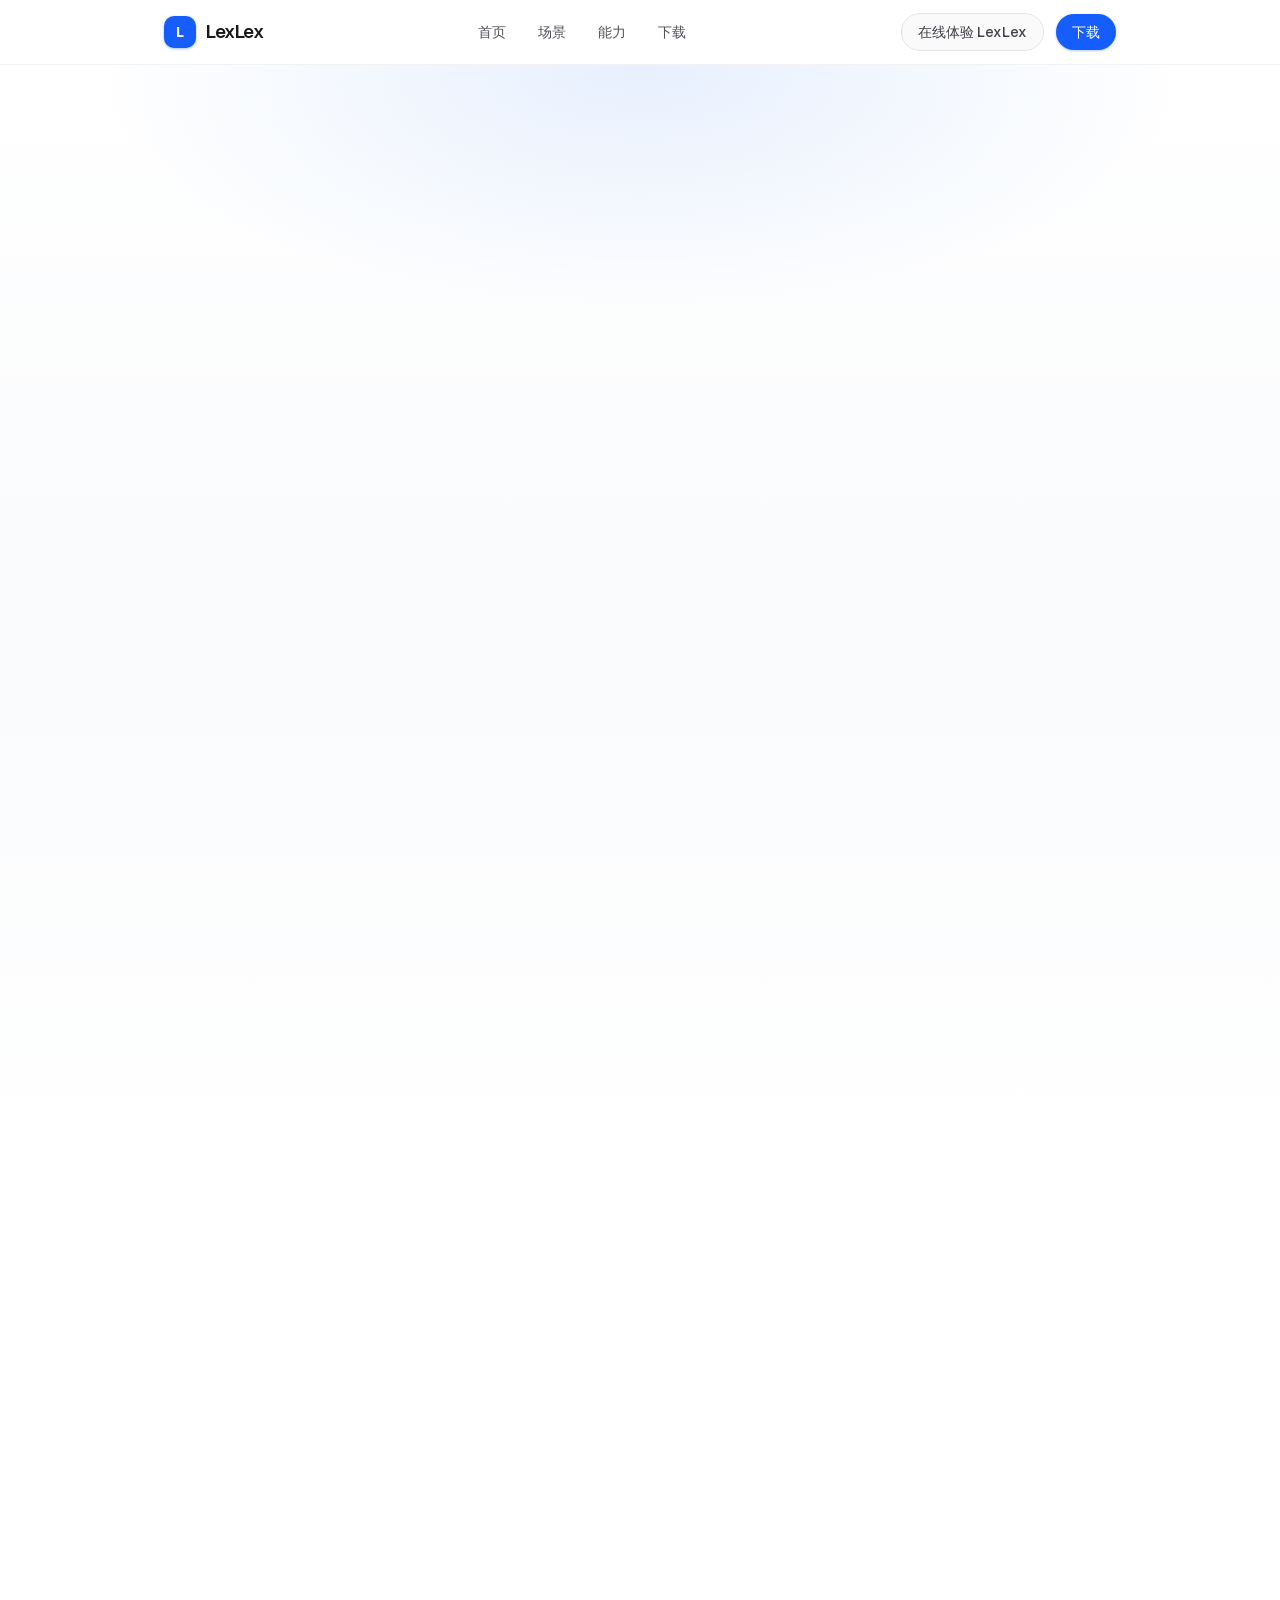
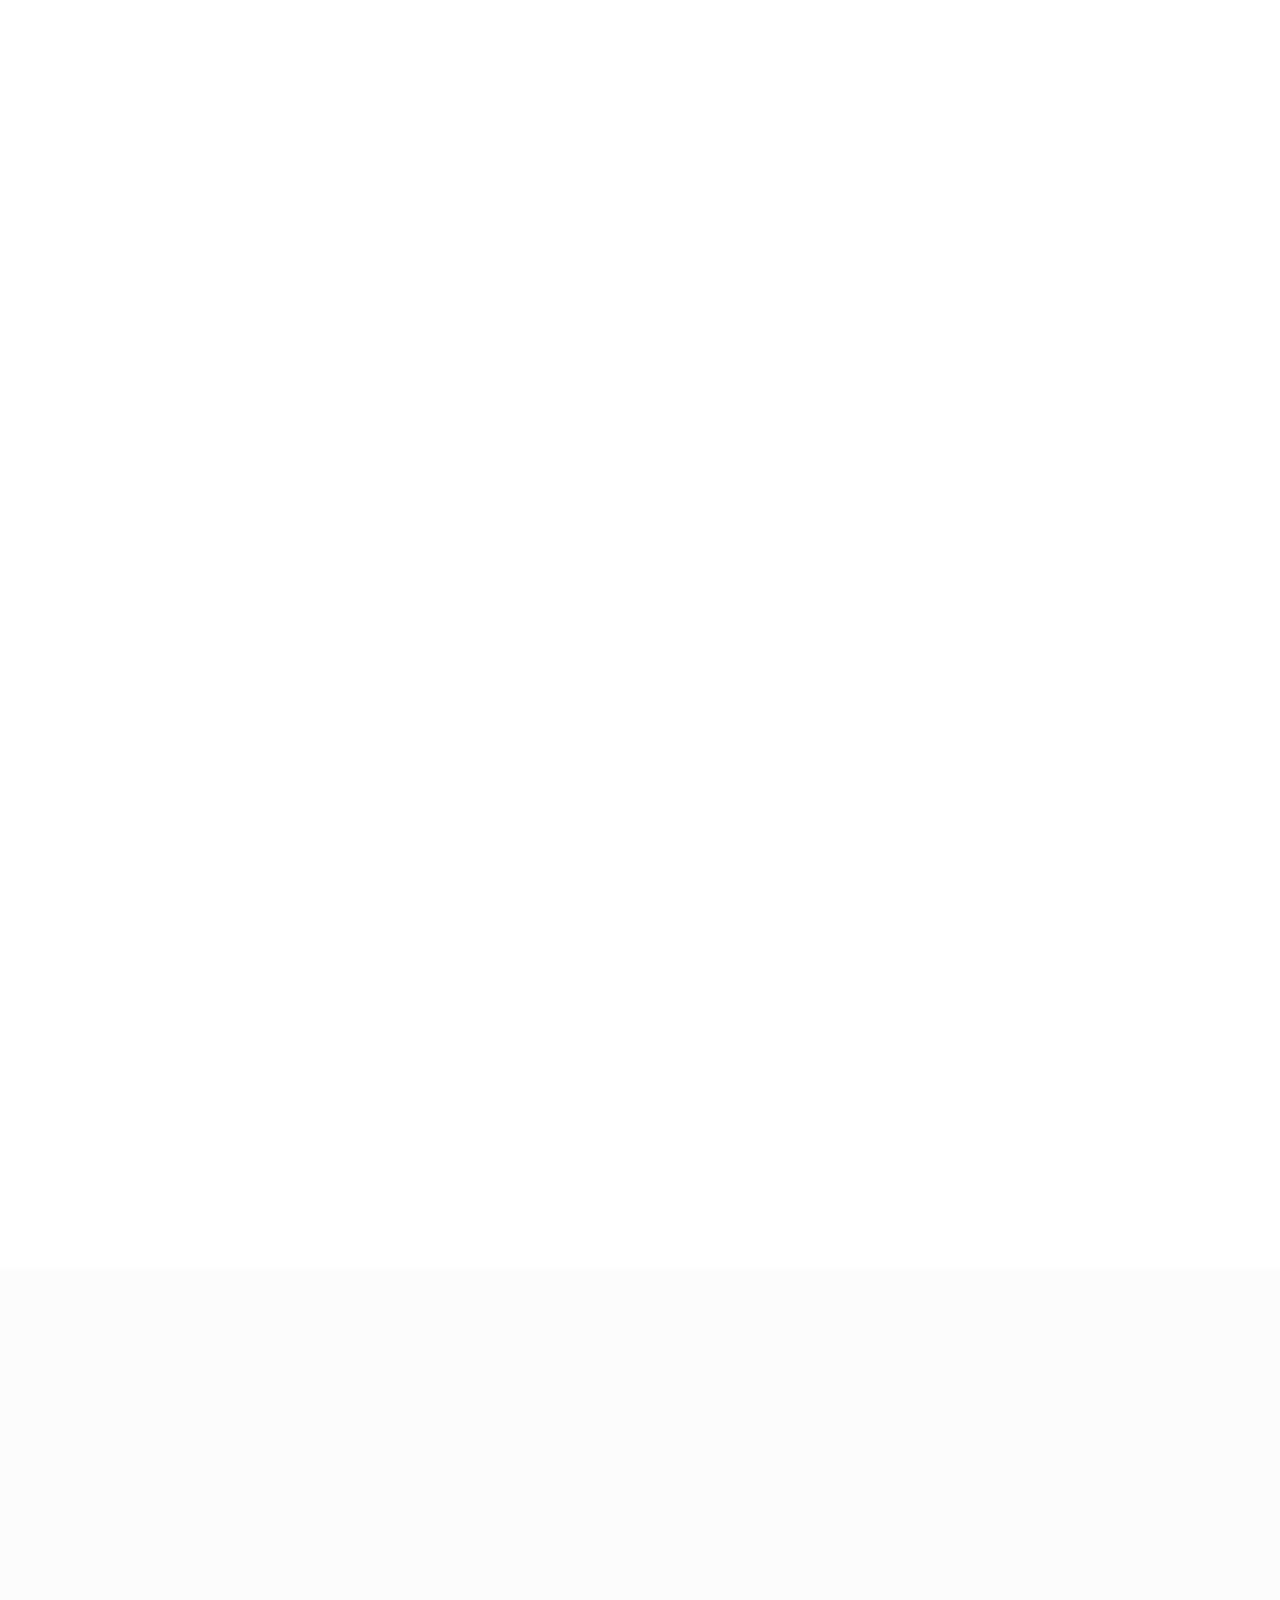
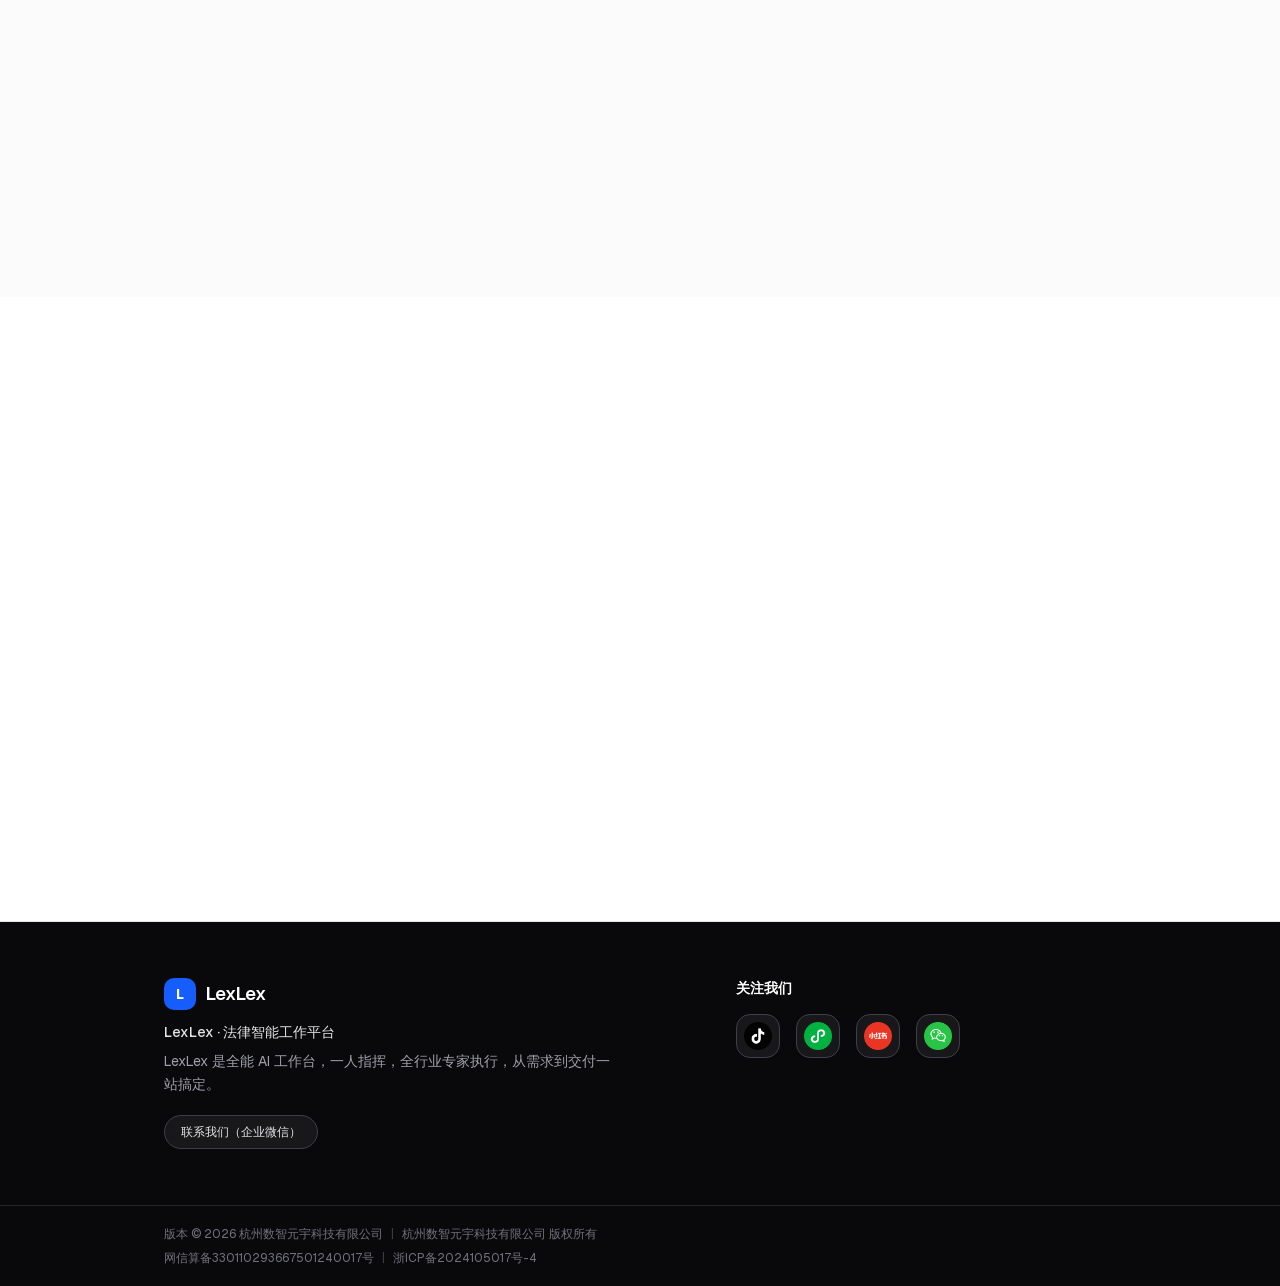
==== commit 5693e27a: "Set main content max-width to 1000px Match homepage section containers to design: header, hero, scen" ====
--- a/index.html
+++ b/index.html
@@ -1 +1 @@
-<!DOCTYPE html><html lang="zh-CN" class="T19VSG_variable _8Li5zG_variable h-full antialiased"><head><meta charSet="utf-8"/><meta name="viewport" content="width=device-width, initial-scale=1"/><link rel="preload" href="/_next/static/media/797e433ab948586e-s.p.0r6juujl39pe6.woff2" as="font" crossorigin="" type="font/woff2"/><link rel="preload" href="/_next/static/media/caa3a2e1cccd8315-s.p.0wgildi0cnwt9.woff2" as="font" crossorigin="" type="font/woff2"/><link rel="preload" as="image" href="/assets/scenes/lexlexagent.png"/><link rel="preload" href="/assets/capabilities/legal-experts.png" as="image"/><link rel="preload" href="/assets/capabilities/memory3.png" as="image"/><link rel="preload" href="/assets/capabilities/skill-center.png" as="image"/><link rel="preload" as="image" href="/assets/icons/douyin.png"/><link rel="preload" as="image" href="/assets/qr/douyin-qr.png"/><link rel="preload" as="image" href="/assets/icons/miniprogram.png"/><link rel="preload" as="image" href="/assets/qr/miniprogram-qr.png"/><link rel="preload" as="image" href="/assets/icons/xiaohongshu.png"/><link rel="preload" as="image" href="/assets/qr/xhs-qr.png"/><link rel="stylesheet" href="/_next/static/chunks/0_7xg_bk5im-b.css" data-precedence="next"/><link rel="preload" as="script" fetchPriority="low" href="/_next/static/chunks/3cfn99dbrcvvp.js"/><script src="/_next/static/chunks/24oq267qibdq3.js" async=""></script><script src="/_next/static/chunks/01s_f_3qlcqtb.js" async=""></script><script src="/_next/static/chunks/turbopack-3-ry682tkyiqk.js" async=""></script><script src="/_next/static/chunks/0umf92h1sb77c.js" async=""></script><script src="/_next/static/chunks/144fktq2404ea.js" async=""></script><link rel="preload" as="image" href="/assets/icons/wechat.png"/><link rel="preload" as="image" href="/assets/qr/wechat-qr.png"/><title>LexLex | 数智元宇</title><meta name="description" content="LexLex是数智元宇推出的本地优先法律智能执行平台，覆盖调研、审阅、合规、自动化与团队协同。"/><meta name="keywords" content="数智元宇,LexLex,法律AI,合同智审,类案检索"/><link rel="icon" href="/favicon.ico?favicon.117ezoe8m31dk.ico" sizes="48x48" type="image/x-icon"/><link rel="icon" href="/favicon.ico"/><meta name="next-size-adjust" content=""/><script src="/_next/static/chunks/0cz1d0mv5g_q7.js" noModule=""></script></head><body class="min-h-full flex flex-col font-sans"><div hidden=""><!--$--><!--/$--></div><div id="top" class="flex min-h-full flex-col bg-white"><header class="sticky top-0 z-50 border-b border-black/5 bg-white/80 backdrop-blur-xl"><div class="mx-auto flex h-16 max-w-6xl items-center justify-between px-4 sm:px-6"><a href="#top" class="flex items-center gap-2.5 font-semibold tracking-tight text-zinc-900"><span class="flex h-8 w-8 items-center justify-center rounded-lg bg-blue-600 text-sm font-bold text-white shadow-sm shadow-blue-600/30">L</span><span class="text-lg">LexLex</span></a><nav class="hidden items-center gap-8 text-sm text-zinc-600 md:flex"><a href="#top" class="transition-colors hover:text-zinc-900">首页</a><a href="#scenarios" class="transition-colors hover:text-zinc-900">场景</a><a href="#capabilities" class="transition-colors hover:text-zinc-900">能力</a><a href="#download" class="transition-colors hover:text-zinc-900">下载</a></nav><div class="hidden items-center gap-3 md:flex"><a href="https://lm.metazh.cn" target="_blank" rel="noreferrer" class="rounded-full border border-zinc-200 bg-zinc-50 px-4 py-2 text-sm font-medium text-zinc-700 transition hover:bg-zinc-100">在线体验 LexLex</a><a href="#download" class="rounded-full bg-blue-600 px-4 py-2 text-sm font-medium text-white shadow-sm shadow-blue-600/25 transition hover:bg-blue-700">下载</a></div><button type="button" class="inline-flex h-10 w-10 items-center justify-center rounded-lg border border-zinc-200 md:hidden" aria-label="打开菜单"><span class="text-lg">☰</span></button></div></header><main class="flex-1"><section class="relative overflow-hidden bg-gradient-to-b from-white via-slate-50/80 to-white px-4 pb-16 pt-14 sm:px-6 sm:pb-24 sm:pt-20"><div class="pointer-events-none absolute inset-x-0 top-0 h-72 bg-[radial-gradient(ellipse_at_top,_rgba(59,130,246,0.12),_transparent_60%)]"></div><div class="relative mx-auto max-w-6xl"><div class="invisible"><div class="mx-auto max-w-3xl text-center"><p class="mb-4 inline-flex items-center rounded-full border border-blue-100 bg-blue-50 px-3 py-1 text-xs font-medium text-blue-700">法律智能工作平台</p><h1 class="text-4xl font-semibold tracking-tight text-zinc-900 sm:text-5xl md:text-6xl">LexLex，让法律工作<span class="bg-gradient-to-r from-blue-600 to-indigo-500 bg-clip-text text-transparent">更从容</span></h1><p class="mx-auto mt-5 max-w-2xl text-base leading-relaxed text-zinc-600 sm:text-lg">从案件检索、文书起草到合同审查，精准处理繁复工作，释放你的核心专业价值。 零门槛接入 · 行业模型微调 · 全平台桌面端 / 网页端 / 小程序。</p><div class="mt-8 flex flex-col items-center justify-center gap-3 sm:flex-row"><a href="#download" class="inline-flex items-center justify-center rounded-full bg-zinc-900 px-7 py-3.5 text-sm font-medium text-white shadow-lg shadow-zinc-900/20 transition hover:bg-zinc-800">立即下载 LexLex</a><a href="https://lm.metazh.cn" target="_blank" rel="noreferrer" class="text-sm font-medium text-blue-600 transition hover:text-blue-700">在线体验 LexLex →</a></div></div></div><div class="invisible mt-12 sm:mt-16"><div class="mx-auto max-w-5xl overflow-hidden rounded-2xl border border-zinc-200/80 bg-black shadow-2xl shadow-zinc-900/20 ring-1 ring-black/5"><div class="flex items-center gap-2 border-b border-white/10 bg-zinc-900/90 px-4 py-3"><span class="h-2.5 w-2.5 rounded-full bg-red-400"></span><span class="h-2.5 w-2.5 rounded-full bg-amber-400"></span><span class="h-2.5 w-2.5 rounded-full bg-emerald-400"></span><span class="ml-3 text-xs text-zinc-400">LexLex Desktop</span></div><video class="aspect-video w-full bg-black object-cover" autoPlay="" muted="" playsInline="" loop="" preload="metadata" poster="" aria-label="LexLex 产品演示视频"><source src="/assets/videos/pc.mp4" type="video/mp4"/></video></div></div></div></section><section id="scenarios" class="scroll-mt-20 bg-white px-4 py-20 sm:px-6 sm:py-28"><div class="mx-auto max-w-6xl"><div class="invisible"><div class="mx-auto max-w-2xl text-center"><h2 class="text-3xl font-semibold tracking-tight text-zinc-900 sm:text-4xl">对应法律工作者五大高频任务场景</h2><p class="mt-3 text-zinc-500">一键切换场景，一次看清 Agent 如何落地办案。</p></div></div><div class="invisible mt-10 flex justify-center"><div class="w-full max-w-4xl overflow-x-auto overflow-y-hidden pb-2 [scrollbar-width:none] [-ms-overflow-style:none] [&amp;::-webkit-scrollbar]:hidden"><div class="flex min-w-max justify-center px-1"><nav class="relative inline-flex max-w-full text-[length:var(--gn-font)] leading-[1.2] rounded-full p-[var(--gn-pad)] backdrop-blur-[20px] backdrop-saturate-[1.6] [background:var(--gn-frame)] [box-shadow:var(--gn-frame-shadow)]" style="--gn-pad:6px;--gn-gap:4px;--gn-font:14px;--gn-x:16px;--gn-y:9px;--gn-frame:rgba(240, 240, 243, 0.8);--gn-frame-edge:rgba(24, 24, 27, 0.07);--gn-frame-highlight:rgba(255, 255, 255, 0.95);--gn-frame-shadow:0 22px 44px -22px rgba(24, 24, 27, 0.3), 0 6px 16px -10px rgba(24, 24, 27, 0.16);--gn-ink:#27272a;--gn-muted:rgba(39, 39, 42, 0.62);--gn-pill:#27272a;--gn-active-ink:#ffffff"><span class="pointer-events-none absolute inset-0 rounded-[inherit] [box-shadow:inset_0_0_0_1px_var(--gn-frame-edge),inset_0_1px_0_var(--gn-frame-highlight)]"></span><div class="relative max-w-full"><canvas class="pointer-events-none absolute left-0 top-0" aria-hidden="true"></canvas><span class="pointer-events-none absolute left-0 top-0 hidden rounded-full bg-[var(--gn-pill)]" aria-hidden="true"></span><ul class="relative m-0 flex list-none flex-nowrap gap-[var(--gn-gap)] p-0"><li class="group flex" data-gooey-index="0" data-active=""><button type="button" class="inline-flex items-center gap-2 whitespace-nowrap rounded-full border-none bg-transparent px-[var(--gn-x)] py-[var(--gn-y)] [font-family:inherit] [font-size:inherit] [line-height:inherit] font-medium no-underline cursor-pointer text-[var(--gn-muted)] transition-colors duration-200 [-webkit-tap-highlight-color:transparent] group-data-[active]:text-[var(--gn-ink)] hover:text-[var(--gn-ink)] focus-visible:outline-2 focus-visible:outline-offset-2 focus-visible:outline-[var(--gn-ink)]" aria-current="page"><span>LexLex Agent</span></button></li><li class="group flex" data-gooey-index="1"><button type="button" class="inline-flex items-center gap-2 whitespace-nowrap rounded-full border-none bg-transparent px-[var(--gn-x)] py-[var(--gn-y)] [font-family:inherit] [font-size:inherit] [line-height:inherit] font-medium no-underline cursor-pointer text-[var(--gn-muted)] transition-colors duration-200 [-webkit-tap-highlight-color:transparent] group-data-[active]:text-[var(--gn-ink)] hover:text-[var(--gn-ink)] focus-visible:outline-2 focus-visible:outline-offset-2 focus-visible:outline-[var(--gn-ink)]"><span>合同智审</span></button></li><li class="group flex" data-gooey-index="2"><button type="button" class="inline-flex items-center gap-2 whitespace-nowrap rounded-full border-none bg-transparent px-[var(--gn-x)] py-[var(--gn-y)] [font-family:inherit] [font-size:inherit] [line-height:inherit] font-medium no-underline cursor-pointer text-[var(--gn-muted)] transition-colors duration-200 [-webkit-tap-highlight-color:transparent] group-data-[active]:text-[var(--gn-ink)] hover:text-[var(--gn-ink)] focus-visible:outline-2 focus-visible:outline-offset-2 focus-visible:outline-[var(--gn-ink)]"><span>类案检索</span></button></li><li class="group flex" data-gooey-index="3"><button type="button" class="inline-flex items-center gap-2 whitespace-nowrap rounded-full border-none bg-transparent px-[var(--gn-x)] py-[var(--gn-y)] [font-family:inherit] [font-size:inherit] [line-height:inherit] font-medium no-underline cursor-pointer text-[var(--gn-muted)] transition-colors duration-200 [-webkit-tap-highlight-color:transparent] group-data-[active]:text-[var(--gn-ink)] hover:text-[var(--gn-ink)] focus-visible:outline-2 focus-visible:outline-offset-2 focus-visible:outline-[var(--gn-ink)]"><span>法条检索</span></button></li><li class="group flex" data-gooey-index="4"><button type="button" class="inline-flex items-center gap-2 whitespace-nowrap rounded-full border-none bg-transparent px-[var(--gn-x)] py-[var(--gn-y)] [font-family:inherit] [font-size:inherit] [line-height:inherit] font-medium no-underline cursor-pointer text-[var(--gn-muted)] transition-colors duration-200 [-webkit-tap-highlight-color:transparent] group-data-[active]:text-[var(--gn-ink)] hover:text-[var(--gn-ink)] focus-visible:outline-2 focus-visible:outline-offset-2 focus-visible:outline-[var(--gn-ink)]"><span>文书/合同起草</span></button></li></ul><ul class="m-0 flex list-none flex-nowrap gap-[var(--gn-gap)] p-0 pointer-events-none invisible absolute inset-0 text-[var(--gn-active-ink)] [clip-path:inset(100%)]" aria-hidden="true"><li class="flex"><span class="inline-flex items-center gap-2 whitespace-nowrap rounded-full border-none bg-transparent px-[var(--gn-x)] py-[var(--gn-y)] [font-family:inherit] [font-size:inherit] [line-height:inherit] font-medium no-underline text-inherit"><span>LexLex Agent</span></span></li><li class="flex"><span class="inline-flex items-center gap-2 whitespace-nowrap rounded-full border-none bg-transparent px-[var(--gn-x)] py-[var(--gn-y)] [font-family:inherit] [font-size:inherit] [line-height:inherit] font-medium no-underline text-inherit"><span>合同智审</span></span></li><li class="flex"><span class="inline-flex items-center gap-2 whitespace-nowrap rounded-full border-none bg-transparent px-[var(--gn-x)] py-[var(--gn-y)] [font-family:inherit] [font-size:inherit] [line-height:inherit] font-medium no-underline text-inherit"><span>类案检索</span></span></li><li class="flex"><span class="inline-flex items-center gap-2 whitespace-nowrap rounded-full border-none bg-transparent px-[var(--gn-x)] py-[var(--gn-y)] [font-family:inherit] [font-size:inherit] [line-height:inherit] font-medium no-underline text-inherit"><span>法条检索</span></span></li><li class="flex"><span class="inline-flex items-center gap-2 whitespace-nowrap rounded-full border-none bg-transparent px-[var(--gn-x)] py-[var(--gn-y)] [font-family:inherit] [font-size:inherit] [line-height:inherit] font-medium no-underline text-inherit"><span>文书/合同起草</span></span></li></ul></div></nav></div></div></div><div class="invisible mt-8"><div class="overflow-hidden rounded-3xl border border-zinc-200/80 bg-gradient-to-br from-zinc-50 to-slate-100/80 p-6 shadow-sm sm:p-10"><div class="grid items-center gap-8 lg:grid-cols-2"><div><div class="mb-4 flex h-12 w-12 items-center justify-center rounded-2xl bg-white shadow-sm ring-1 ring-zinc-100"><img src="/assets/scenes/lexlexagent.png" alt="" class="h-7 w-7 object-contain"/></div><h3 class="text-2xl font-semibold text-zinc-900">LexLex Agent 你的 AI 助理律师</h3><p class="mt-4 text-base leading-relaxed text-zinc-600">支持以自然语言完成任务拆解、检索调用和结果归纳，作为律师日常办案的统一协作入口。</p><ul class="mt-6 flex flex-wrap gap-2"><li class="rounded-full border border-zinc-200 bg-white px-3 py-1.5 text-xs font-medium text-zinc-700">自然语言派单</li><li class="rounded-full border border-zinc-200 bg-white px-3 py-1.5 text-xs font-medium text-zinc-700">工具自动调用</li><li class="rounded-full border border-zinc-200 bg-white px-3 py-1.5 text-xs font-medium text-zinc-700">结果结构化归纳</li></ul><a href="https://lm.metazh.cn" target="_blank" rel="noreferrer" class="mt-8 inline-flex items-center text-sm font-medium text-blue-600 hover:text-blue-700">前往 LexLex 平台 ↗</a></div><div class="relative overflow-hidden rounded-2xl border border-white/80 bg-black shadow-lg shadow-zinc-900/10"><video class="aspect-video w-full object-cover" autoPlay="" muted="" playsInline="" loop="" preload="metadata" aria-label="LexLex Agent 场景演示"><source src="/assets/videos/legalagent.mp4" type="video/mp4"/></video></div></div></div></div></div></section><section id="capabilities" class="scroll-mt-20 bg-white px-4 py-24 sm:px-6 sm:py-32"><div class="mx-auto max-w-6xl"><div class="invisible"><div class="mx-auto max-w-2xl text-center"><h2 class="text-[28px] font-bold tracking-tight text-black sm:text-[36px] sm:leading-tight">释放法律智能体新潜能</h2><p class="mt-3 text-[15px] leading-relaxed text-[#8A8A8A] sm:text-base">简单专注，只为用户提供真正需要的功能</p></div></div><div class="mt-16 flex flex-col gap-16 sm:mt-20 sm:gap-24 lg:gap-28"><div class="invisible"><div class="flex flex-col items-center gap-8 lg:gap-14 lg:flex-row"><div class="w-full max-w-md shrink-0 lg:max-w-[340px] xl:max-w-[380px] lg:text-left"><h3 class="text-[22px] font-bold tracking-tight text-black sm:text-[26px]">多智能体专家协同</h3><p class="mt-4 text-[14px] leading-[1.85] text-[#8A8A8A] sm:text-[15px]">刑事、合同、知产等多领域法律专家智能体协同办案，覆盖检索、分析、论证到文书交付全流程。</p></div><div class="w-full flex-1"><div class="overflow-hidden rounded-[24px] bg-[#F4F5F7] sm:rounded-[28px]"><img src="/assets/capabilities/legal-experts.png" alt="多智能体专家协同示意" class="aspect-[16/10] w-full object-contain p-2 sm:p-3 md:p-4"/></div></div></div></div><div class="invisible"><div class="flex flex-col items-center gap-8 lg:gap-14 lg:flex-row-reverse"><div class="w-full max-w-md shrink-0 lg:max-w-[340px] xl:max-w-[380px] lg:text-left"><h3 class="text-[22px] font-bold tracking-tight text-black sm:text-[26px]">记忆与规则</h3><p class="mt-4 text-[14px] leading-[1.85] text-[#8A8A8A] sm:text-[15px]">先进的上下文引擎结合了深度分析与自适应记忆功能，能够提供更智能的 AI，学习你的经验，以你期望的方式工作。</p></div><div class="w-full flex-1"><div class="overflow-hidden rounded-[24px] bg-[#F4F5F7] sm:rounded-[28px]"><img src="/assets/capabilities/memory3.png" alt="记忆与规则示意" class="aspect-[16/10] w-full object-contain p-2 sm:p-3 md:p-4"/></div></div></div></div><div class="invisible"><div class="flex flex-col items-center gap-8 lg:gap-14 lg:flex-row"><div class="w-full max-w-md shrink-0 lg:max-w-[340px] xl:max-w-[380px] lg:text-left"><h3 class="text-[22px] font-bold tracking-tight text-black sm:text-[26px]">技能与插件</h3><p class="mt-4 text-[14px] leading-[1.85] text-[#8A8A8A] sm:text-[15px]">接入多样化生态工具，按需配置技能与插件，灵活拓展法律检索、文书处理等应用场景，让 AI 更好地融入日常法律工作。</p></div><div class="w-full flex-1"><div class="overflow-hidden rounded-[24px] bg-[#F4F5F7] sm:rounded-[28px]"><img src="/assets/capabilities/skill-center.png" alt="技能与插件示意" class="aspect-[16/10] w-full object-contain p-2 sm:p-3 md:p-4"/></div></div></div></div></div></div></section><section id="voices" class="scroll-mt-20 overflow-hidden bg-white px-4 py-20 sm:px-6 sm:py-28"><div class="mx-auto max-w-6xl"><div class="invisible"><div class="mx-auto max-w-2xl text-center"><h2 class="text-3xl font-semibold tracking-tight text-zinc-900 sm:text-4xl">真实用户声音</h2><p class="mt-3 text-zinc-500">与众多律师 / 法务一起探索智能体办案</p></div></div><div class="invisible mt-10"><div class="relative mx-auto h-[420px] w-full max-w-5xl sm:h-[480px]"><div class="pointer-events-none absolute inset-x-0 top-0 z-10 h-16 bg-gradient-to-b from-white to-transparent"></div><div class="pointer-events-none absolute inset-x-0 bottom-0 z-10 h-16 bg-gradient-to-t from-white to-transparent"></div><div class="relative h-full w-full overflow-hidden rounded-3xl" style="--dw-tile-w:240px;--dw-tile-h:200px;--dw-gap:16px;--dw-radius:18px;--dw-lift:48px;--dw-dim:0.92;--dw-gray:0;--dw-overlay:#ffffff;--dw-edge:44.99999999999999%;perspective:1200px;perspective-origin:50% 50%;-webkit-mask-image:radial-gradient(ellipse 78% 82% at 50% 46%, #000 var(--dw-edge), transparent 100%), linear-gradient(to top, #000 var(--dw-edge), transparent 100%);mask-image:radial-gradient(ellipse 78% 82% at 50% 46%, #000 var(--dw-edge), transparent 100%), linear-gradient(to top, #000 var(--dw-edge), transparent 100%);-webkit-mask-composite:source-in;mask-composite:intersect" role="group" aria-label="Drifting wall of tiles"><div class="absolute left-1/2 top-1/2 flex cursor-pointer flex-row [transform-style:preserve-3d] [transform-origin:50%_50%] will-change-transform"><div class="relative w-[calc(var(--dw-tile-w)+var(--dw-gap))] [transform-style:preserve-3d]"><div class="flex flex-col [transform-style:preserve-3d] will-change-transform"><div tabindex="0" role="button" aria-label="张建勇" class="group/tile relative block flex-none cursor-pointer outline-none w-full h-[calc(var(--dw-tile-h)+var(--dw-gap))] [transform-style:preserve-3d]" data-tile-id="0-0-0" data-col="0"><span class="pointer-events-none absolute inset-[calc(var(--dw-gap)/2)] flex h-auto overflow-hidden bg-white text-left rounded-[var(--dw-radius)] opacity-[var(--dw-dim)] [transform:translateZ(0)] transition-[transform,opacity,box-shadow] duration-[420ms] ease-[cubic-bezier(0.22,1,0.36,1)] group-[.is-active]/tile:opacity-100 group-[.is-active]/tile:[transform:translateZ(var(--dw-lift))] group-[.is-active]/tile:shadow-[0_24px_60px_-18px_rgba(0,0,0,0.35)] group-focus-visible/tile:opacity-100 group-focus-visible/tile:[transform:translateZ(var(--dw-lift))] group-focus-visible/tile:shadow-[0_24px_60px_-18px_rgba(0,0,0,0.35),0_0_0_2px_rgba(37,99,235,0.35)]"><div class="flex h-full w-full flex-col justify-between p-4 sm:p-5"><p class="text-[13px] leading-relaxed text-zinc-500 line-clamp-5">我所的 AI 助理终于能跟着办案节奏走了。类案检索和文书起草串在一条对话里，省掉了很多来回切换。</p><div class="mt-4 flex items-center gap-3 border-t border-zinc-100 pt-3"><span class="flex h-9 w-9 shrink-0 items-center justify-center rounded-full text-sm font-semibold text-white" style="background-color:#3B82F6">张</span><div class="min-w-0"><p class="truncate text-sm font-semibold text-zinc-800">张建勇</p><p class="truncate text-xs text-zinc-400">知识产权律师</p></div></div></div></span></div><div tabindex="0" role="button" aria-label="赵明哲" class="group/tile relative block flex-none cursor-pointer outline-none w-full h-[calc(var(--dw-tile-h)+var(--dw-gap))] [transform-style:preserve-3d]" data-tile-id="0-0-1" data-col="0"><span class="pointer-events-none absolute inset-[calc(var(--dw-gap)/2)] flex h-auto overflow-hidden bg-white text-left rounded-[var(--dw-radius)] opacity-[var(--dw-dim)] [transform:translateZ(0)] transition-[transform,opacity,box-shadow] duration-[420ms] ease-[cubic-bezier(0.22,1,0.36,1)] group-[.is-active]/tile:opacity-100 group-[.is-active]/tile:[transform:translateZ(var(--dw-lift))] group-[.is-active]/tile:shadow-[0_24px_60px_-18px_rgba(0,0,0,0.35)] group-focus-visible/tile:opacity-100 group-focus-visible/tile:[transform:translateZ(var(--dw-lift))] group-focus-visible/tile:shadow-[0_24px_60px_-18px_rgba(0,0,0,0.35),0_0_0_2px_rgba(37,99,235,0.35)]"><div class="flex h-full w-full flex-col justify-between p-4 sm:p-5"><p class="text-[13px] leading-relaxed text-zinc-500 line-clamp-5">记忆与规则功能把所内模板和偏好沉淀下来了，写出来的文书越来越接近我们自己的风格。</p><div class="mt-4 flex items-center gap-3 border-t border-zinc-100 pt-3"><span class="flex h-9 w-9 shrink-0 items-center justify-center rounded-full text-sm font-semibold text-white" style="background-color:#2563EB">赵</span><div class="min-w-0"><p class="truncate text-sm font-semibold text-zinc-800">赵明哲</p><p class="truncate text-xs text-zinc-400">合规顾问</p></div></div></div></span></div><div tabindex="0" role="button" aria-label="马俊杰" class="group/tile relative block flex-none cursor-pointer outline-none w-full h-[calc(var(--dw-tile-h)+var(--dw-gap))] [transform-style:preserve-3d]" data-tile-id="0-0-2" data-col="0"><span class="pointer-events-none absolute inset-[calc(var(--dw-gap)/2)] flex h-auto overflow-hidden bg-white text-left rounded-[var(--dw-radius)] opacity-[var(--dw-dim)] [transform:translateZ(0)] transition-[transform,opacity,box-shadow] duration-[420ms] ease-[cubic-bezier(0.22,1,0.36,1)] group-[.is-active]/tile:opacity-100 group-[.is-active]/tile:[transform:translateZ(var(--dw-lift))] group-[.is-active]/tile:shadow-[0_24px_60px_-18px_rgba(0,0,0,0.35)] group-focus-visible/tile:opacity-100 group-focus-visible/tile:[transform:translateZ(var(--dw-lift))] group-focus-visible/tile:shadow-[0_24px_60px_-18px_rgba(0,0,0,0.35),0_0_0_2px_rgba(37,99,235,0.35)]"><div class="flex h-full w-full flex-col justify-between p-4 sm:p-5"><p class="text-[13px] leading-relaxed text-zinc-500 line-clamp-5">插件扩展让我们接入了内部知识库，敏感信息不出所，又能享受 AI 提效。</p><div class="mt-4 flex items-center gap-3 border-t border-zinc-100 pt-3"><span class="flex h-9 w-9 shrink-0 items-center justify-center rounded-full text-sm font-semibold text-white" style="background-color:#7C3AED">马</span><div class="min-w-0"><p class="truncate text-sm font-semibold text-zinc-800">马俊杰</p><p class="truncate text-xs text-zinc-400">律所 IT 负责人</p></div></div></div></span></div><div tabindex="0" role="button" aria-label="张建勇" class="group/tile relative block flex-none cursor-pointer outline-none w-full h-[calc(var(--dw-tile-h)+var(--dw-gap))] [transform-style:preserve-3d]" data-tile-id="0-1-0" data-col="0"><span class="pointer-events-none absolute inset-[calc(var(--dw-gap)/2)] flex h-auto overflow-hidden bg-white text-left rounded-[var(--dw-radius)] opacity-[var(--dw-dim)] [transform:translateZ(0)] transition-[transform,opacity,box-shadow] duration-[420ms] ease-[cubic-bezier(0.22,1,0.36,1)] group-[.is-active]/tile:opacity-100 group-[.is-active]/tile:[transform:translateZ(var(--dw-lift))] group-[.is-active]/tile:shadow-[0_24px_60px_-18px_rgba(0,0,0,0.35)] group-focus-visible/tile:opacity-100 group-focus-visible/tile:[transform:translateZ(var(--dw-lift))] group-focus-visible/tile:shadow-[0_24px_60px_-18px_rgba(0,0,0,0.35),0_0_0_2px_rgba(37,99,235,0.35)]"><div class="flex h-full w-full flex-col justify-between p-4 sm:p-5"><p class="text-[13px] leading-relaxed text-zinc-500 line-clamp-5">我所的 AI 助理终于能跟着办案节奏走了。类案检索和文书起草串在一条对话里，省掉了很多来回切换。</p><div class="mt-4 flex items-center gap-3 border-t border-zinc-100 pt-3"><span class="flex h-9 w-9 shrink-0 items-center justify-center rounded-full text-sm font-semibold text-white" style="background-color:#3B82F6">张</span><div class="min-w-0"><p class="truncate text-sm font-semibold text-zinc-800">张建勇</p><p class="truncate text-xs text-zinc-400">知识产权律师</p></div></div></div></span></div><div tabindex="0" role="button" aria-label="赵明哲" class="group/tile relative block flex-none cursor-pointer outline-none w-full h-[calc(var(--dw-tile-h)+var(--dw-gap))] [transform-style:preserve-3d]" data-tile-id="0-1-1" data-col="0"><span class="pointer-events-none absolute inset-[calc(var(--dw-gap)/2)] flex h-auto overflow-hidden bg-white text-left rounded-[var(--dw-radius)] opacity-[var(--dw-dim)] [transform:translateZ(0)] transition-[transform,opacity,box-shadow] duration-[420ms] ease-[cubic-bezier(0.22,1,0.36,1)] group-[.is-active]/tile:opacity-100 group-[.is-active]/tile:[transform:translateZ(var(--dw-lift))] group-[.is-active]/tile:shadow-[0_24px_60px_-18px_rgba(0,0,0,0.35)] group-focus-visible/tile:opacity-100 group-focus-visible/tile:[transform:translateZ(var(--dw-lift))] group-focus-visible/tile:shadow-[0_24px_60px_-18px_rgba(0,0,0,0.35),0_0_0_2px_rgba(37,99,235,0.35)]"><div class="flex h-full w-full flex-col justify-between p-4 sm:p-5"><p class="text-[13px] leading-relaxed text-zinc-500 line-clamp-5">记忆与规则功能把所内模板和偏好沉淀下来了，写出来的文书越来越接近我们自己的风格。</p><div class="mt-4 flex items-center gap-3 border-t border-zinc-100 pt-3"><span class="flex h-9 w-9 shrink-0 items-center justify-center rounded-full text-sm font-semibold text-white" style="background-color:#2563EB">赵</span><div class="min-w-0"><p class="truncate text-sm font-semibold text-zinc-800">赵明哲</p><p class="truncate text-xs text-zinc-400">合规顾问</p></div></div></div></span></div><div tabindex="0" role="button" aria-label="马俊杰" class="group/tile relative block flex-none cursor-pointer outline-none w-full h-[calc(var(--dw-tile-h)+var(--dw-gap))] [transform-style:preserve-3d]" data-tile-id="0-1-2" data-col="0"><span class="pointer-events-none absolute inset-[calc(var(--dw-gap)/2)] flex h-auto overflow-hidden bg-white text-left rounded-[var(--dw-radius)] opacity-[var(--dw-dim)] [transform:translateZ(0)] transition-[transform,opacity,box-shadow] duration-[420ms] ease-[cubic-bezier(0.22,1,0.36,1)] group-[.is-active]/tile:opacity-100 group-[.is-active]/tile:[transform:translateZ(var(--dw-lift))] group-[.is-active]/tile:shadow-[0_24px_60px_-18px_rgba(0,0,0,0.35)] group-focus-visible/tile:opacity-100 group-focus-visible/tile:[transform:translateZ(var(--dw-lift))] group-focus-visible/tile:shadow-[0_24px_60px_-18px_rgba(0,0,0,0.35),0_0_0_2px_rgba(37,99,235,0.35)]"><div class="flex h-full w-full flex-col justify-between p-4 sm:p-5"><p class="text-[13px] leading-relaxed text-zinc-500 line-clamp-5">插件扩展让我们接入了内部知识库，敏感信息不出所，又能享受 AI 提效。</p><div class="mt-4 flex items-center gap-3 border-t border-zinc-100 pt-3"><span class="flex h-9 w-9 shrink-0 items-center justify-center rounded-full text-sm font-semibold text-white" style="background-color:#7C3AED">马</span><div class="min-w-0"><p class="truncate text-sm font-semibold text-zinc-800">马俊杰</p><p class="truncate text-xs text-zinc-400">律所 IT 负责人</p></div></div></div></span></div><div tabindex="0" role="button" aria-label="张建勇" class="group/tile relative block flex-none cursor-pointer outline-none w-full h-[calc(var(--dw-tile-h)+var(--dw-gap))] [transform-style:preserve-3d]" data-tile-id="0-2-0" data-col="0"><span class="pointer-events-none absolute inset-[calc(var(--dw-gap)/2)] flex h-auto overflow-hidden bg-white text-left rounded-[var(--dw-radius)] opacity-[var(--dw-dim)] [transform:translateZ(0)] transition-[transform,opacity,box-shadow] duration-[420ms] ease-[cubic-bezier(0.22,1,0.36,1)] group-[.is-active]/tile:opacity-100 group-[.is-active]/tile:[transform:translateZ(var(--dw-lift))] group-[.is-active]/tile:shadow-[0_24px_60px_-18px_rgba(0,0,0,0.35)] group-focus-visible/tile:opacity-100 group-focus-visible/tile:[transform:translateZ(var(--dw-lift))] group-focus-visible/tile:shadow-[0_24px_60px_-18px_rgba(0,0,0,0.35),0_0_0_2px_rgba(37,99,235,0.35)]"><div class="flex h-full w-full flex-col justify-between p-4 sm:p-5"><p class="text-[13px] leading-relaxed text-zinc-500 line-clamp-5">我所的 AI 助理终于能跟着办案节奏走了。类案检索和文书起草串在一条对话里，省掉了很多来回切换。</p><div class="mt-4 flex items-center gap-3 border-t border-zinc-100 pt-3"><span class="flex h-9 w-9 shrink-0 items-center justify-center rounded-full text-sm font-semibold text-white" style="background-color:#3B82F6">张</span><div class="min-w-0"><p class="truncate text-sm font-semibold text-zinc-800">张建勇</p><p class="truncate text-xs text-zinc-400">知识产权律师</p></div></div></div></span></div><div tabindex="0" role="button" aria-label="赵明哲" class="group/tile relative block flex-none cursor-pointer outline-none w-full h-[calc(var(--dw-tile-h)+var(--dw-gap))] [transform-style:preserve-3d]" data-tile-id="0-2-1" data-col="0"><span class="pointer-events-none absolute inset-[calc(var(--dw-gap)/2)] flex h-auto overflow-hidden bg-white text-left rounded-[var(--dw-radius)] opacity-[var(--dw-dim)] [transform:translateZ(0)] transition-[transform,opacity,box-shadow] duration-[420ms] ease-[cubic-bezier(0.22,1,0.36,1)] group-[.is-active]/tile:opacity-100 group-[.is-active]/tile:[transform:translateZ(var(--dw-lift))] group-[.is-active]/tile:shadow-[0_24px_60px_-18px_rgba(0,0,0,0.35)] group-focus-visible/tile:opacity-100 group-focus-visible/tile:[transform:translateZ(var(--dw-lift))] group-focus-visible/tile:shadow-[0_24px_60px_-18px_rgba(0,0,0,0.35),0_0_0_2px_rgba(37,99,235,0.35)]"><div class="flex h-full w-full flex-col justify-between p-4 sm:p-5"><p class="text-[13px] leading-relaxed text-zinc-500 line-clamp-5">记忆与规则功能把所内模板和偏好沉淀下来了，写出来的文书越来越接近我们自己的风格。</p><div class="mt-4 flex items-center gap-3 border-t border-zinc-100 pt-3"><span class="flex h-9 w-9 shrink-0 items-center justify-center rounded-full text-sm font-semibold text-white" style="background-color:#2563EB">赵</span><div class="min-w-0"><p class="truncate text-sm font-semibold text-zinc-800">赵明哲</p><p class="truncate text-xs text-zinc-400">合规顾问</p></div></div></div></span></div><div tabindex="0" role="button" aria-label="马俊杰" class="group/tile relative block flex-none cursor-pointer outline-none w-full h-[calc(var(--dw-tile-h)+var(--dw-gap))] [transform-style:preserve-3d]" data-tile-id="0-2-2" data-col="0"><span class="pointer-events-none absolute inset-[calc(var(--dw-gap)/2)] flex h-auto overflow-hidden bg-white text-left rounded-[var(--dw-radius)] opacity-[var(--dw-dim)] [transform:translateZ(0)] transition-[transform,opacity,box-shadow] duration-[420ms] ease-[cubic-bezier(0.22,1,0.36,1)] group-[.is-active]/tile:opacity-100 group-[.is-active]/tile:[transform:translateZ(var(--dw-lift))] group-[.is-active]/tile:shadow-[0_24px_60px_-18px_rgba(0,0,0,0.35)] group-focus-visible/tile:opacity-100 group-focus-visible/tile:[transform:translateZ(var(--dw-lift))] group-focus-visible/tile:shadow-[0_24px_60px_-18px_rgba(0,0,0,0.35),0_0_0_2px_rgba(37,99,235,0.35)]"><div class="flex h-full w-full flex-col justify-between p-4 sm:p-5"><p class="text-[13px] leading-relaxed text-zinc-500 line-clamp-5">插件扩展让我们接入了内部知识库，敏感信息不出所，又能享受 AI 提效。</p><div class="mt-4 flex items-center gap-3 border-t border-zinc-100 pt-3"><span class="flex h-9 w-9 shrink-0 items-center justify-center rounded-full text-sm font-semibold text-white" style="background-color:#7C3AED">马</span><div class="min-w-0"><p class="truncate text-sm font-semibold text-zinc-800">马俊杰</p><p class="truncate text-xs text-zinc-400">律所 IT 负责人</p></div></div></div></span></div></div></div><div class="relative w-[calc(var(--dw-tile-w)+var(--dw-gap))] [transform-style:preserve-3d]"><div class="flex flex-col [transform-style:preserve-3d] will-change-transform"><div tabindex="0" role="button" aria-label="李婉清" class="group/tile relative block flex-none cursor-pointer outline-none w-full h-[calc(var(--dw-tile-h)+var(--dw-gap))] [transform-style:preserve-3d]" data-tile-id="1-0-0" data-col="1"><span class="pointer-events-none absolute inset-[calc(var(--dw-gap)/2)] flex h-auto overflow-hidden bg-white text-left rounded-[var(--dw-radius)] opacity-[var(--dw-dim)] [transform:translateZ(0)] transition-[transform,opacity,box-shadow] duration-[420ms] ease-[cubic-bezier(0.22,1,0.36,1)] group-[.is-active]/tile:opacity-100 group-[.is-active]/tile:[transform:translateZ(var(--dw-lift))] group-[.is-active]/tile:shadow-[0_24px_60px_-18px_rgba(0,0,0,0.35)] group-focus-visible/tile:opacity-100 group-focus-visible/tile:[transform:translateZ(var(--dw-lift))] group-focus-visible/tile:shadow-[0_24px_60px_-18px_rgba(0,0,0,0.35),0_0_0_2px_rgba(37,99,235,0.35)]"><div class="flex h-full w-full flex-col justify-between p-4 sm:p-5"><p class="text-[13px] leading-relaxed text-zinc-500 line-clamp-5">合同智审把风险点标得很清楚，团队新人也能快速上手。以前要花半天的初审，现在半小时就能出一版意见。</p><div class="mt-4 flex items-center gap-3 border-t border-zinc-100 pt-3"><span class="flex h-9 w-9 shrink-0 items-center justify-center rounded-full text-sm font-semibold text-white" style="background-color:#6366F1">李</span><div class="min-w-0"><p class="truncate text-sm font-semibold text-zinc-800">李婉清</p><p class="truncate text-xs text-zinc-400">公司法务总监</p></div></div></div></span></div><div tabindex="0" role="button" aria-label="周可欣" class="group/tile relative block flex-none cursor-pointer outline-none w-full h-[calc(var(--dw-tile-h)+var(--dw-gap))] [transform-style:preserve-3d]" data-tile-id="1-0-1" data-col="1"><span class="pointer-events-none absolute inset-[calc(var(--dw-gap)/2)] flex h-auto overflow-hidden bg-white text-left rounded-[var(--dw-radius)] opacity-[var(--dw-dim)] [transform:translateZ(0)] transition-[transform,opacity,box-shadow] duration-[420ms] ease-[cubic-bezier(0.22,1,0.36,1)] group-[.is-active]/tile:opacity-100 group-[.is-active]/tile:[transform:translateZ(var(--dw-lift))] group-[.is-active]/tile:shadow-[0_24px_60px_-18px_rgba(0,0,0,0.35)] group-focus-visible/tile:opacity-100 group-focus-visible/tile:[transform:translateZ(var(--dw-lift))] group-focus-visible/tile:shadow-[0_24px_60px_-18px_rgba(0,0,0,0.35),0_0_0_2px_rgba(37,99,235,0.35)]"><div class="flex h-full w-full flex-col justify-between p-4 sm:p-5"><p class="text-[13px] leading-relaxed text-zinc-500 line-clamp-5">从桌面端到网页端切换很顺畅，外出开庭前用手机也能继续改意见书，工作流终于打通了。</p><div class="mt-4 flex items-center gap-3 border-t border-zinc-100 pt-3"><span class="flex h-9 w-9 shrink-0 items-center justify-center rounded-full text-sm font-semibold text-white" style="background-color:#0284C7">周</span><div class="min-w-0"><p class="truncate text-sm font-semibold text-zinc-800">周可欣</p><p class="truncate text-xs text-zinc-400">劳动法律师</p></div></div></div></span></div><div tabindex="0" role="button" aria-label="徐子涵" class="group/tile relative block flex-none cursor-pointer outline-none w-full h-[calc(var(--dw-tile-h)+var(--dw-gap))] [transform-style:preserve-3d]" data-tile-id="1-0-2" data-col="1"><span class="pointer-events-none absolute inset-[calc(var(--dw-gap)/2)] flex h-auto overflow-hidden bg-white text-left rounded-[var(--dw-radius)] opacity-[var(--dw-dim)] [transform:translateZ(0)] transition-[transform,opacity,box-shadow] duration-[420ms] ease-[cubic-bezier(0.22,1,0.36,1)] group-[.is-active]/tile:opacity-100 group-[.is-active]/tile:[transform:translateZ(var(--dw-lift))] group-[.is-active]/tile:shadow-[0_24px_60px_-18px_rgba(0,0,0,0.35)] group-focus-visible/tile:opacity-100 group-focus-visible/tile:[transform:translateZ(var(--dw-lift))] group-focus-visible/tile:shadow-[0_24px_60px_-18px_rgba(0,0,0,0.35),0_0_0_2px_rgba(37,99,235,0.35)]"><div class="flex h-full w-full flex-col justify-between p-4 sm:p-5"><p class="text-[13px] leading-relaxed text-zinc-500 line-clamp-5">LexLex Agent 像一个随时在线的助理律师，任务拆解、检索调用、结果归纳一气呵成。</p><div class="mt-4 flex items-center gap-3 border-t border-zinc-100 pt-3"><span class="flex h-9 w-9 shrink-0 items-center justify-center rounded-full text-sm font-semibold text-white" style="background-color:#2563EB">徐</span><div class="min-w-0"><p class="truncate text-sm font-semibold text-zinc-800">徐子涵</p><p class="truncate text-xs text-zinc-400">青年律师</p></div></div></div></span></div><div tabindex="0" role="button" aria-label="李婉清" class="group/tile relative block flex-none cursor-pointer outline-none w-full h-[calc(var(--dw-tile-h)+var(--dw-gap))] [transform-style:preserve-3d]" data-tile-id="1-1-0" data-col="1"><span class="pointer-events-none absolute inset-[calc(var(--dw-gap)/2)] flex h-auto overflow-hidden bg-white text-left rounded-[var(--dw-radius)] opacity-[var(--dw-dim)] [transform:translateZ(0)] transition-[transform,opacity,box-shadow] duration-[420ms] ease-[cubic-bezier(0.22,1,0.36,1)] group-[.is-active]/tile:opacity-100 group-[.is-active]/tile:[transform:translateZ(var(--dw-lift))] group-[.is-active]/tile:shadow-[0_24px_60px_-18px_rgba(0,0,0,0.35)] group-focus-visible/tile:opacity-100 group-focus-visible/tile:[transform:translateZ(var(--dw-lift))] group-focus-visible/tile:shadow-[0_24px_60px_-18px_rgba(0,0,0,0.35),0_0_0_2px_rgba(37,99,235,0.35)]"><div class="flex h-full w-full flex-col justify-between p-4 sm:p-5"><p class="text-[13px] leading-relaxed text-zinc-500 line-clamp-5">合同智审把风险点标得很清楚，团队新人也能快速上手。以前要花半天的初审，现在半小时就能出一版意见。</p><div class="mt-4 flex items-center gap-3 border-t border-zinc-100 pt-3"><span class="flex h-9 w-9 shrink-0 items-center justify-center rounded-full text-sm font-semibold text-white" style="background-color:#6366F1">李</span><div class="min-w-0"><p class="truncate text-sm font-semibold text-zinc-800">李婉清</p><p class="truncate text-xs text-zinc-400">公司法务总监</p></div></div></div></span></div><div tabindex="0" role="button" aria-label="周可欣" class="group/tile relative block flex-none cursor-pointer outline-none w-full h-[calc(var(--dw-tile-h)+var(--dw-gap))] [transform-style:preserve-3d]" data-tile-id="1-1-1" data-col="1"><span class="pointer-events-none absolute inset-[calc(var(--dw-gap)/2)] flex h-auto overflow-hidden bg-white text-left rounded-[var(--dw-radius)] opacity-[var(--dw-dim)] [transform:translateZ(0)] transition-[transform,opacity,box-shadow] duration-[420ms] ease-[cubic-bezier(0.22,1,0.36,1)] group-[.is-active]/tile:opacity-100 group-[.is-active]/tile:[transform:translateZ(var(--dw-lift))] group-[.is-active]/tile:shadow-[0_24px_60px_-18px_rgba(0,0,0,0.35)] group-focus-visible/tile:opacity-100 group-focus-visible/tile:[transform:translateZ(var(--dw-lift))] group-focus-visible/tile:shadow-[0_24px_60px_-18px_rgba(0,0,0,0.35),0_0_0_2px_rgba(37,99,235,0.35)]"><div class="flex h-full w-full flex-col justify-between p-4 sm:p-5"><p class="text-[13px] leading-relaxed text-zinc-500 line-clamp-5">从桌面端到网页端切换很顺畅，外出开庭前用手机也能继续改意见书，工作流终于打通了。</p><div class="mt-4 flex items-center gap-3 border-t border-zinc-100 pt-3"><span class="flex h-9 w-9 shrink-0 items-center justify-center rounded-full text-sm font-semibold text-white" style="background-color:#0284C7">周</span><div class="min-w-0"><p class="truncate text-sm font-semibold text-zinc-800">周可欣</p><p class="truncate text-xs text-zinc-400">劳动法律师</p></div></div></div></span></div><div tabindex="0" role="button" aria-label="徐子涵" class="group/tile relative block flex-none cursor-pointer outline-none w-full h-[calc(var(--dw-tile-h)+var(--dw-gap))] [transform-style:preserve-3d]" data-tile-id="1-1-2" data-col="1"><span class="pointer-events-none absolute inset-[calc(var(--dw-gap)/2)] flex h-auto overflow-hidden bg-white text-left rounded-[var(--dw-radius)] opacity-[var(--dw-dim)] [transform:translateZ(0)] transition-[transform,opacity,box-shadow] duration-[420ms] ease-[cubic-bezier(0.22,1,0.36,1)] group-[.is-active]/tile:opacity-100 group-[.is-active]/tile:[transform:translateZ(var(--dw-lift))] group-[.is-active]/tile:shadow-[0_24px_60px_-18px_rgba(0,0,0,0.35)] group-focus-visible/tile:opacity-100 group-focus-visible/tile:[transform:translateZ(var(--dw-lift))] group-focus-visible/tile:shadow-[0_24px_60px_-18px_rgba(0,0,0,0.35),0_0_0_2px_rgba(37,99,235,0.35)]"><div class="flex h-full w-full flex-col justify-between p-4 sm:p-5"><p class="text-[13px] leading-relaxed text-zinc-500 line-clamp-5">LexLex Agent 像一个随时在线的助理律师，任务拆解、检索调用、结果归纳一气呵成。</p><div class="mt-4 flex items-center gap-3 border-t border-zinc-100 pt-3"><span class="flex h-9 w-9 shrink-0 items-center justify-center rounded-full text-sm font-semibold text-white" style="background-color:#2563EB">徐</span><div class="min-w-0"><p class="truncate text-sm font-semibold text-zinc-800">徐子涵</p><p class="truncate text-xs text-zinc-400">青年律师</p></div></div></div></span></div><div tabindex="0" role="button" aria-label="李婉清" class="group/tile relative block flex-none cursor-pointer outline-none w-full h-[calc(var(--dw-tile-h)+var(--dw-gap))] [transform-style:preserve-3d]" data-tile-id="1-2-0" data-col="1"><span class="pointer-events-none absolute inset-[calc(var(--dw-gap)/2)] flex h-auto overflow-hidden bg-white text-left rounded-[var(--dw-radius)] opacity-[var(--dw-dim)] [transform:translateZ(0)] transition-[transform,opacity,box-shadow] duration-[420ms] ease-[cubic-bezier(0.22,1,0.36,1)] group-[.is-active]/tile:opacity-100 group-[.is-active]/tile:[transform:translateZ(var(--dw-lift))] group-[.is-active]/tile:shadow-[0_24px_60px_-18px_rgba(0,0,0,0.35)] group-focus-visible/tile:opacity-100 group-focus-visible/tile:[transform:translateZ(var(--dw-lift))] group-focus-visible/tile:shadow-[0_24px_60px_-18px_rgba(0,0,0,0.35),0_0_0_2px_rgba(37,99,235,0.35)]"><div class="flex h-full w-full flex-col justify-between p-4 sm:p-5"><p class="text-[13px] leading-relaxed text-zinc-500 line-clamp-5">合同智审把风险点标得很清楚，团队新人也能快速上手。以前要花半天的初审，现在半小时就能出一版意见。</p><div class="mt-4 flex items-center gap-3 border-t border-zinc-100 pt-3"><span class="flex h-9 w-9 shrink-0 items-center justify-center rounded-full text-sm font-semibold text-white" style="background-color:#6366F1">李</span><div class="min-w-0"><p class="truncate text-sm font-semibold text-zinc-800">李婉清</p><p class="truncate text-xs text-zinc-400">公司法务总监</p></div></div></div></span></div><div tabindex="0" role="button" aria-label="周可欣" class="group/tile relative block flex-none cursor-pointer outline-none w-full h-[calc(var(--dw-tile-h)+var(--dw-gap))] [transform-style:preserve-3d]" data-tile-id="1-2-1" data-col="1"><span class="pointer-events-none absolute inset-[calc(var(--dw-gap)/2)] flex h-auto overflow-hidden bg-white text-left rounded-[var(--dw-radius)] opacity-[var(--dw-dim)] [transform:translateZ(0)] transition-[transform,opacity,box-shadow] duration-[420ms] ease-[cubic-bezier(0.22,1,0.36,1)] group-[.is-active]/tile:opacity-100 group-[.is-active]/tile:[transform:translateZ(var(--dw-lift))] group-[.is-active]/tile:shadow-[0_24px_60px_-18px_rgba(0,0,0,0.35)] group-focus-visible/tile:opacity-100 group-focus-visible/tile:[transform:translateZ(var(--dw-lift))] group-focus-visible/tile:shadow-[0_24px_60px_-18px_rgba(0,0,0,0.35),0_0_0_2px_rgba(37,99,235,0.35)]"><div class="flex h-full w-full flex-col justify-between p-4 sm:p-5"><p class="text-[13px] leading-relaxed text-zinc-500 line-clamp-5">从桌面端到网页端切换很顺畅，外出开庭前用手机也能继续改意见书，工作流终于打通了。</p><div class="mt-4 flex items-center gap-3 border-t border-zinc-100 pt-3"><span class="flex h-9 w-9 shrink-0 items-center justify-center rounded-full text-sm font-semibold text-white" style="background-color:#0284C7">周</span><div class="min-w-0"><p class="truncate text-sm font-semibold text-zinc-800">周可欣</p><p class="truncate text-xs text-zinc-400">劳动法律师</p></div></div></div></span></div><div tabindex="0" role="button" aria-label="徐子涵" class="group/tile relative block flex-none cursor-pointer outline-none w-full h-[calc(var(--dw-tile-h)+var(--dw-gap))] [transform-style:preserve-3d]" data-tile-id="1-2-2" data-col="1"><span class="pointer-events-none absolute inset-[calc(var(--dw-gap)/2)] flex h-auto overflow-hidden bg-white text-left rounded-[var(--dw-radius)] opacity-[var(--dw-dim)] [transform:translateZ(0)] transition-[transform,opacity,box-shadow] duration-[420ms] ease-[cubic-bezier(0.22,1,0.36,1)] group-[.is-active]/tile:opacity-100 group-[.is-active]/tile:[transform:translateZ(var(--dw-lift))] group-[.is-active]/tile:shadow-[0_24px_60px_-18px_rgba(0,0,0,0.35)] group-focus-visible/tile:opacity-100 group-focus-visible/tile:[transform:translateZ(var(--dw-lift))] group-focus-visible/tile:shadow-[0_24px_60px_-18px_rgba(0,0,0,0.35),0_0_0_2px_rgba(37,99,235,0.35)]"><div class="flex h-full w-full flex-col justify-between p-4 sm:p-5"><p class="text-[13px] leading-relaxed text-zinc-500 line-clamp-5">LexLex Agent 像一个随时在线的助理律师，任务拆解、检索调用、结果归纳一气呵成。</p><div class="mt-4 flex items-center gap-3 border-t border-zinc-100 pt-3"><span class="flex h-9 w-9 shrink-0 items-center justify-center rounded-full text-sm font-semibold text-white" style="background-color:#2563EB">徐</span><div class="min-w-0"><p class="truncate text-sm font-semibold text-zinc-800">徐子涵</p><p class="truncate text-xs text-zinc-400">青年律师</p></div></div></div></span></div></div></div><div class="relative w-[calc(var(--dw-tile-w)+var(--dw-gap))] [transform-style:preserve-3d]"><div class="flex flex-col [transform-style:preserve-3d] will-change-transform"><div tabindex="0" role="button" aria-label="陈思远" class="group/tile relative block flex-none cursor-pointer outline-none w-full h-[calc(var(--dw-tile-h)+var(--dw-gap))] [transform-style:preserve-3d]" data-tile-id="2-0-0" data-col="2"><span class="pointer-events-none absolute inset-[calc(var(--dw-gap)/2)] flex h-auto overflow-hidden bg-white text-left rounded-[var(--dw-radius)] opacity-[var(--dw-dim)] [transform:translateZ(0)] transition-[transform,opacity,box-shadow] duration-[420ms] ease-[cubic-bezier(0.22,1,0.36,1)] group-[.is-active]/tile:opacity-100 group-[.is-active]/tile:[transform:translateZ(var(--dw-lift))] group-[.is-active]/tile:shadow-[0_24px_60px_-18px_rgba(0,0,0,0.35)] group-focus-visible/tile:opacity-100 group-focus-visible/tile:[transform:translateZ(var(--dw-lift))] group-focus-visible/tile:shadow-[0_24px_60px_-18px_rgba(0,0,0,0.35),0_0_0_2px_rgba(37,99,235,0.35)]"><div class="flex h-full w-full flex-col justify-between p-4 sm:p-5"><p class="text-[13px] leading-relaxed text-zinc-500 line-clamp-5">法条检索不再是关键词碰运气。自然语言提问就能定位到条款，还附带适用场景说明，真的很省心。</p><div class="mt-4 flex items-center gap-3 border-t border-zinc-100 pt-3"><span class="flex h-9 w-9 shrink-0 items-center justify-center rounded-full text-sm font-semibold text-white" style="background-color:#0EA5E9">陈</span><div class="min-w-0"><p class="truncate text-sm font-semibold text-zinc-800">陈思远</p><p class="truncate text-xs text-zinc-400">诉讼律师</p></div></div></div></span></div><div tabindex="0" role="button" aria-label="刘浩然" class="group/tile relative block flex-none cursor-pointer outline-none w-full h-[calc(var(--dw-tile-h)+var(--dw-gap))] [transform-style:preserve-3d]" data-tile-id="2-0-1" data-col="2"><span class="pointer-events-none absolute inset-[calc(var(--dw-gap)/2)] flex h-auto overflow-hidden bg-white text-left rounded-[var(--dw-radius)] opacity-[var(--dw-dim)] [transform:translateZ(0)] transition-[transform,opacity,box-shadow] duration-[420ms] ease-[cubic-bezier(0.22,1,0.36,1)] group-[.is-active]/tile:opacity-100 group-[.is-active]/tile:[transform:translateZ(var(--dw-lift))] group-[.is-active]/tile:shadow-[0_24px_60px_-18px_rgba(0,0,0,0.35)] group-focus-visible/tile:opacity-100 group-focus-visible/tile:[transform:translateZ(var(--dw-lift))] group-focus-visible/tile:shadow-[0_24px_60px_-18px_rgba(0,0,0,0.35),0_0_0_2px_rgba(37,99,235,0.35)]"><div class="flex h-full w-full flex-col justify-between p-4 sm:p-5"><p class="text-[13px] leading-relaxed text-zinc-500 line-clamp-5">类案检索的结构化摘要帮我快速判断胜诉路径，客户沟通也更有底气。</p><div class="mt-4 flex items-center gap-3 border-t border-zinc-100 pt-3"><span class="flex h-9 w-9 shrink-0 items-center justify-center rounded-full text-sm font-semibold text-white" style="background-color:#4F46E5">刘</span><div class="min-w-0"><p class="truncate text-sm font-semibold text-zinc-800">刘浩然</p><p class="truncate text-xs text-zinc-400">争议解决律师</p></div></div></div></span></div><div tabindex="0" role="button" aria-label="陈思远" class="group/tile relative block flex-none cursor-pointer outline-none w-full h-[calc(var(--dw-tile-h)+var(--dw-gap))] [transform-style:preserve-3d]" data-tile-id="2-1-0" data-col="2"><span class="pointer-events-none absolute inset-[calc(var(--dw-gap)/2)] flex h-auto overflow-hidden bg-white text-left rounded-[var(--dw-radius)] opacity-[var(--dw-dim)] [transform:translateZ(0)] transition-[transform,opacity,box-shadow] duration-[420ms] ease-[cubic-bezier(0.22,1,0.36,1)] group-[.is-active]/tile:opacity-100 group-[.is-active]/tile:[transform:translateZ(var(--dw-lift))] group-[.is-active]/tile:shadow-[0_24px_60px_-18px_rgba(0,0,0,0.35)] group-focus-visible/tile:opacity-100 group-focus-visible/tile:[transform:translateZ(var(--dw-lift))] group-focus-visible/tile:shadow-[0_24px_60px_-18px_rgba(0,0,0,0.35),0_0_0_2px_rgba(37,99,235,0.35)]"><div class="flex h-full w-full flex-col justify-between p-4 sm:p-5"><p class="text-[13px] leading-relaxed text-zinc-500 line-clamp-5">法条检索不再是关键词碰运气。自然语言提问就能定位到条款，还附带适用场景说明，真的很省心。</p><div class="mt-4 flex items-center gap-3 border-t border-zinc-100 pt-3"><span class="flex h-9 w-9 shrink-0 items-center justify-center rounded-full text-sm font-semibold text-white" style="background-color:#0EA5E9">陈</span><div class="min-w-0"><p class="truncate text-sm font-semibold text-zinc-800">陈思远</p><p class="truncate text-xs text-zinc-400">诉讼律师</p></div></div></div></span></div><div tabindex="0" role="button" aria-label="刘浩然" class="group/tile relative block flex-none cursor-pointer outline-none w-full h-[calc(var(--dw-tile-h)+var(--dw-gap))] [transform-style:preserve-3d]" data-tile-id="2-1-1" data-col="2"><span class="pointer-events-none absolute inset-[calc(var(--dw-gap)/2)] flex h-auto overflow-hidden bg-white text-left rounded-[var(--dw-radius)] opacity-[var(--dw-dim)] [transform:translateZ(0)] transition-[transform,opacity,box-shadow] duration-[420ms] ease-[cubic-bezier(0.22,1,0.36,1)] group-[.is-active]/tile:opacity-100 group-[.is-active]/tile:[transform:translateZ(var(--dw-lift))] group-[.is-active]/tile:shadow-[0_24px_60px_-18px_rgba(0,0,0,0.35)] group-focus-visible/tile:opacity-100 group-focus-visible/tile:[transform:translateZ(var(--dw-lift))] group-focus-visible/tile:shadow-[0_24px_60px_-18px_rgba(0,0,0,0.35),0_0_0_2px_rgba(37,99,235,0.35)]"><div class="flex h-full w-full flex-col justify-between p-4 sm:p-5"><p class="text-[13px] leading-relaxed text-zinc-500 line-clamp-5">类案检索的结构化摘要帮我快速判断胜诉路径，客户沟通也更有底气。</p><div class="mt-4 flex items-center gap-3 border-t border-zinc-100 pt-3"><span class="flex h-9 w-9 shrink-0 items-center justify-center rounded-full text-sm font-semibold text-white" style="background-color:#4F46E5">刘</span><div class="min-w-0"><p class="truncate text-sm font-semibold text-zinc-800">刘浩然</p><p class="truncate text-xs text-zinc-400">争议解决律师</p></div></div></div></span></div><div tabindex="0" role="button" aria-label="陈思远" class="group/tile relative block flex-none cursor-pointer outline-none w-full h-[calc(var(--dw-tile-h)+var(--dw-gap))] [transform-style:preserve-3d]" data-tile-id="2-2-0" data-col="2"><span class="pointer-events-none absolute inset-[calc(var(--dw-gap)/2)] flex h-auto overflow-hidden bg-white text-left rounded-[var(--dw-radius)] opacity-[var(--dw-dim)] [transform:translateZ(0)] transition-[transform,opacity,box-shadow] duration-[420ms] ease-[cubic-bezier(0.22,1,0.36,1)] group-[.is-active]/tile:opacity-100 group-[.is-active]/tile:[transform:translateZ(var(--dw-lift))] group-[.is-active]/tile:shadow-[0_24px_60px_-18px_rgba(0,0,0,0.35)] group-focus-visible/tile:opacity-100 group-focus-visible/tile:[transform:translateZ(var(--dw-lift))] group-focus-visible/tile:shadow-[0_24px_60px_-18px_rgba(0,0,0,0.35),0_0_0_2px_rgba(37,99,235,0.35)]"><div class="flex h-full w-full flex-col justify-between p-4 sm:p-5"><p class="text-[13px] leading-relaxed text-zinc-500 line-clamp-5">法条检索不再是关键词碰运气。自然语言提问就能定位到条款，还附带适用场景说明，真的很省心。</p><div class="mt-4 flex items-center gap-3 border-t border-zinc-100 pt-3"><span class="flex h-9 w-9 shrink-0 items-center justify-center rounded-full text-sm font-semibold text-white" style="background-color:#0EA5E9">陈</span><div class="min-w-0"><p class="truncate text-sm font-semibold text-zinc-800">陈思远</p><p class="truncate text-xs text-zinc-400">诉讼律师</p></div></div></div></span></div><div tabindex="0" role="button" aria-label="刘浩然" class="group/tile relative block flex-none cursor-pointer outline-none w-full h-[calc(var(--dw-tile-h)+var(--dw-gap))] [transform-style:preserve-3d]" data-tile-id="2-2-1" data-col="2"><span class="pointer-events-none absolute inset-[calc(var(--dw-gap)/2)] flex h-auto overflow-hidden bg-white text-left rounded-[var(--dw-radius)] opacity-[var(--dw-dim)] [transform:translateZ(0)] transition-[transform,opacity,box-shadow] duration-[420ms] ease-[cubic-bezier(0.22,1,0.36,1)] group-[.is-active]/tile:opacity-100 group-[.is-active]/tile:[transform:translateZ(var(--dw-lift))] group-[.is-active]/tile:shadow-[0_24px_60px_-18px_rgba(0,0,0,0.35)] group-focus-visible/tile:opacity-100 group-focus-visible/tile:[transform:translateZ(var(--dw-lift))] group-focus-visible/tile:shadow-[0_24px_60px_-18px_rgba(0,0,0,0.35),0_0_0_2px_rgba(37,99,235,0.35)]"><div class="flex h-full w-full flex-col justify-between p-4 sm:p-5"><p class="text-[13px] leading-relaxed text-zinc-500 line-clamp-5">类案检索的结构化摘要帮我快速判断胜诉路径，客户沟通也更有底气。</p><div class="mt-4 flex items-center gap-3 border-t border-zinc-100 pt-3"><span class="flex h-9 w-9 shrink-0 items-center justify-center rounded-full text-sm font-semibold text-white" style="background-color:#4F46E5">刘</span><div class="min-w-0"><p class="truncate text-sm font-semibold text-zinc-800">刘浩然</p><p class="truncate text-xs text-zinc-400">争议解决律师</p></div></div></div></span></div><div tabindex="0" role="button" aria-label="陈思远" class="group/tile relative block flex-none cursor-pointer outline-none w-full h-[calc(var(--dw-tile-h)+var(--dw-gap))] [transform-style:preserve-3d]" data-tile-id="2-3-0" data-col="2"><span class="pointer-events-none absolute inset-[calc(var(--dw-gap)/2)] flex h-auto overflow-hidden bg-white text-left rounded-[var(--dw-radius)] opacity-[var(--dw-dim)] [transform:translateZ(0)] transition-[transform,opacity,box-shadow] duration-[420ms] ease-[cubic-bezier(0.22,1,0.36,1)] group-[.is-active]/tile:opacity-100 group-[.is-active]/tile:[transform:translateZ(var(--dw-lift))] group-[.is-active]/tile:shadow-[0_24px_60px_-18px_rgba(0,0,0,0.35)] group-focus-visible/tile:opacity-100 group-focus-visible/tile:[transform:translateZ(var(--dw-lift))] group-focus-visible/tile:shadow-[0_24px_60px_-18px_rgba(0,0,0,0.35),0_0_0_2px_rgba(37,99,235,0.35)]"><div class="flex h-full w-full flex-col justify-between p-4 sm:p-5"><p class="text-[13px] leading-relaxed text-zinc-500 line-clamp-5">法条检索不再是关键词碰运气。自然语言提问就能定位到条款，还附带适用场景说明，真的很省心。</p><div class="mt-4 flex items-center gap-3 border-t border-zinc-100 pt-3"><span class="flex h-9 w-9 shrink-0 items-center justify-center rounded-full text-sm font-semibold text-white" style="background-color:#0EA5E9">陈</span><div class="min-w-0"><p class="truncate text-sm font-semibold text-zinc-800">陈思远</p><p class="truncate text-xs text-zinc-400">诉讼律师</p></div></div></div></span></div><div tabindex="0" role="button" aria-label="刘浩然" class="group/tile relative block flex-none cursor-pointer outline-none w-full h-[calc(var(--dw-tile-h)+var(--dw-gap))] [transform-style:preserve-3d]" data-tile-id="2-3-1" data-col="2"><span class="pointer-events-none absolute inset-[calc(var(--dw-gap)/2)] flex h-auto overflow-hidden bg-white text-left rounded-[var(--dw-radius)] opacity-[var(--dw-dim)] [transform:translateZ(0)] transition-[transform,opacity,box-shadow] duration-[420ms] ease-[cubic-bezier(0.22,1,0.36,1)] group-[.is-active]/tile:opacity-100 group-[.is-active]/tile:[transform:translateZ(var(--dw-lift))] group-[.is-active]/tile:shadow-[0_24px_60px_-18px_rgba(0,0,0,0.35)] group-focus-visible/tile:opacity-100 group-focus-visible/tile:[transform:translateZ(var(--dw-lift))] group-focus-visible/tile:shadow-[0_24px_60px_-18px_rgba(0,0,0,0.35),0_0_0_2px_rgba(37,99,235,0.35)]"><div class="flex h-full w-full flex-col justify-between p-4 sm:p-5"><p class="text-[13px] leading-relaxed text-zinc-500 line-clamp-5">类案检索的结构化摘要帮我快速判断胜诉路径，客户沟通也更有底气。</p><div class="mt-4 flex items-center gap-3 border-t border-zinc-100 pt-3"><span class="flex h-9 w-9 shrink-0 items-center justify-center rounded-full text-sm font-semibold text-white" style="background-color:#4F46E5">刘</span><div class="min-w-0"><p class="truncate text-sm font-semibold text-zinc-800">刘浩然</p><p class="truncate text-xs text-zinc-400">争议解决律师</p></div></div></div></span></div></div></div><div class="relative w-[calc(var(--dw-tile-w)+var(--dw-gap))] [transform-style:preserve-3d]"><div class="flex flex-col [transform-style:preserve-3d] will-change-transform"><div tabindex="0" role="button" aria-label="王若琳" class="group/tile relative block flex-none cursor-pointer outline-none w-full h-[calc(var(--dw-tile-h)+var(--dw-gap))] [transform-style:preserve-3d]" data-tile-id="3-0-0" data-col="3"><span class="pointer-events-none absolute inset-[calc(var(--dw-gap)/2)] flex h-auto overflow-hidden bg-white text-left rounded-[var(--dw-radius)] opacity-[var(--dw-dim)] [transform:translateZ(0)] transition-[transform,opacity,box-shadow] duration-[420ms] ease-[cubic-bezier(0.22,1,0.36,1)] group-[.is-active]/tile:opacity-100 group-[.is-active]/tile:[transform:translateZ(var(--dw-lift))] group-[.is-active]/tile:shadow-[0_24px_60px_-18px_rgba(0,0,0,0.35)] group-focus-visible/tile:opacity-100 group-focus-visible/tile:[transform:translateZ(var(--dw-lift))] group-focus-visible/tile:shadow-[0_24px_60px_-18px_rgba(0,0,0,0.35),0_0_0_2px_rgba(37,99,235,0.35)]"><div class="flex h-full w-full flex-col justify-between p-4 sm:p-5"><p class="text-[13px] leading-relaxed text-zinc-500 line-clamp-5">多智能体协同让复杂案件拆解得更清晰。找案、法务、起草各司其职，我只要盯住最终结论。</p><div class="mt-4 flex items-center gap-3 border-t border-zinc-100 pt-3"><span class="flex h-9 w-9 shrink-0 items-center justify-center rounded-full text-sm font-semibold text-white" style="background-color:#8B5CF6">王</span><div class="min-w-0"><p class="truncate text-sm font-semibold text-zinc-800">王若琳</p><p class="truncate text-xs text-zinc-400">高级合伙人</p></div></div></div></span></div><div tabindex="0" role="button" aria-label="孙雨桐" class="group/tile relative block flex-none cursor-pointer outline-none w-full h-[calc(var(--dw-tile-h)+var(--dw-gap))] [transform-style:preserve-3d]" data-tile-id="3-0-1" data-col="3"><span class="pointer-events-none absolute inset-[calc(var(--dw-gap)/2)] flex h-auto overflow-hidden bg-white text-left rounded-[var(--dw-radius)] opacity-[var(--dw-dim)] [transform:translateZ(0)] transition-[transform,opacity,box-shadow] duration-[420ms] ease-[cubic-bezier(0.22,1,0.36,1)] group-[.is-active]/tile:opacity-100 group-[.is-active]/tile:[transform:translateZ(var(--dw-lift))] group-[.is-active]/tile:shadow-[0_24px_60px_-18px_rgba(0,0,0,0.35)] group-focus-visible/tile:opacity-100 group-focus-visible/tile:[transform:translateZ(var(--dw-lift))] group-focus-visible/tile:shadow-[0_24px_60px_-18px_rgba(0,0,0,0.35),0_0_0_2px_rgba(37,99,235,0.35)]"><div class="flex h-full w-full flex-col justify-between p-4 sm:p-5"><p class="text-[13px] leading-relaxed text-zinc-500 line-clamp-5">文书起草不再从空白页开始。给出要点就能生成可用初稿，我再做专业判断和精修即可。</p><div class="mt-4 flex items-center gap-3 border-t border-zinc-100 pt-3"><span class="flex h-9 w-9 shrink-0 items-center justify-center rounded-full text-sm font-semibold text-white" style="background-color:#1D4ED8">孙</span><div class="min-w-0"><p class="truncate text-sm font-semibold text-zinc-800">孙雨桐</p><p class="truncate text-xs text-zinc-400">企业法务</p></div></div></div></span></div><div tabindex="0" role="button" aria-label="王若琳" class="group/tile relative block flex-none cursor-pointer outline-none w-full h-[calc(var(--dw-tile-h)+var(--dw-gap))] [transform-style:preserve-3d]" data-tile-id="3-1-0" data-col="3"><span class="pointer-events-none absolute inset-[calc(var(--dw-gap)/2)] flex h-auto overflow-hidden bg-white text-left rounded-[var(--dw-radius)] opacity-[var(--dw-dim)] [transform:translateZ(0)] transition-[transform,opacity,box-shadow] duration-[420ms] ease-[cubic-bezier(0.22,1,0.36,1)] group-[.is-active]/tile:opacity-100 group-[.is-active]/tile:[transform:translateZ(var(--dw-lift))] group-[.is-active]/tile:shadow-[0_24px_60px_-18px_rgba(0,0,0,0.35)] group-focus-visible/tile:opacity-100 group-focus-visible/tile:[transform:translateZ(var(--dw-lift))] group-focus-visible/tile:shadow-[0_24px_60px_-18px_rgba(0,0,0,0.35),0_0_0_2px_rgba(37,99,235,0.35)]"><div class="flex h-full w-full flex-col justify-between p-4 sm:p-5"><p class="text-[13px] leading-relaxed text-zinc-500 line-clamp-5">多智能体协同让复杂案件拆解得更清晰。找案、法务、起草各司其职，我只要盯住最终结论。</p><div class="mt-4 flex items-center gap-3 border-t border-zinc-100 pt-3"><span class="flex h-9 w-9 shrink-0 items-center justify-center rounded-full text-sm font-semibold text-white" style="background-color:#8B5CF6">王</span><div class="min-w-0"><p class="truncate text-sm font-semibold text-zinc-800">王若琳</p><p class="truncate text-xs text-zinc-400">高级合伙人</p></div></div></div></span></div><div tabindex="0" role="button" aria-label="孙雨桐" class="group/tile relative block flex-none cursor-pointer outline-none w-full h-[calc(var(--dw-tile-h)+var(--dw-gap))] [transform-style:preserve-3d]" data-tile-id="3-1-1" data-col="3"><span class="pointer-events-none absolute inset-[calc(var(--dw-gap)/2)] flex h-auto overflow-hidden bg-white text-left rounded-[var(--dw-radius)] opacity-[var(--dw-dim)] [transform:translateZ(0)] transition-[transform,opacity,box-shadow] duration-[420ms] ease-[cubic-bezier(0.22,1,0.36,1)] group-[.is-active]/tile:opacity-100 group-[.is-active]/tile:[transform:translateZ(var(--dw-lift))] group-[.is-active]/tile:shadow-[0_24px_60px_-18px_rgba(0,0,0,0.35)] group-focus-visible/tile:opacity-100 group-focus-visible/tile:[transform:translateZ(var(--dw-lift))] group-focus-visible/tile:shadow-[0_24px_60px_-18px_rgba(0,0,0,0.35),0_0_0_2px_rgba(37,99,235,0.35)]"><div class="flex h-full w-full flex-col justify-between p-4 sm:p-5"><p class="text-[13px] leading-relaxed text-zinc-500 line-clamp-5">文书起草不再从空白页开始。给出要点就能生成可用初稿，我再做专业判断和精修即可。</p><div class="mt-4 flex items-center gap-3 border-t border-zinc-100 pt-3"><span class="flex h-9 w-9 shrink-0 items-center justify-center rounded-full text-sm font-semibold text-white" style="background-color:#1D4ED8">孙</span><div class="min-w-0"><p class="truncate text-sm font-semibold text-zinc-800">孙雨桐</p><p class="truncate text-xs text-zinc-400">企业法务</p></div></div></div></span></div><div tabindex="0" role="button" aria-label="王若琳" class="group/tile relative block flex-none cursor-pointer outline-none w-full h-[calc(var(--dw-tile-h)+var(--dw-gap))] [transform-style:preserve-3d]" data-tile-id="3-2-0" data-col="3"><span class="pointer-events-none absolute inset-[calc(var(--dw-gap)/2)] flex h-auto overflow-hidden bg-white text-left rounded-[var(--dw-radius)] opacity-[var(--dw-dim)] [transform:translateZ(0)] transition-[transform,opacity,box-shadow] duration-[420ms] ease-[cubic-bezier(0.22,1,0.36,1)] group-[.is-active]/tile:opacity-100 group-[.is-active]/tile:[transform:translateZ(var(--dw-lift))] group-[.is-active]/tile:shadow-[0_24px_60px_-18px_rgba(0,0,0,0.35)] group-focus-visible/tile:opacity-100 group-focus-visible/tile:[transform:translateZ(var(--dw-lift))] group-focus-visible/tile:shadow-[0_24px_60px_-18px_rgba(0,0,0,0.35),0_0_0_2px_rgba(37,99,235,0.35)]"><div class="flex h-full w-full flex-col justify-between p-4 sm:p-5"><p class="text-[13px] leading-relaxed text-zinc-500 line-clamp-5">多智能体协同让复杂案件拆解得更清晰。找案、法务、起草各司其职，我只要盯住最终结论。</p><div class="mt-4 flex items-center gap-3 border-t border-zinc-100 pt-3"><span class="flex h-9 w-9 shrink-0 items-center justify-center rounded-full text-sm font-semibold text-white" style="background-color:#8B5CF6">王</span><div class="min-w-0"><p class="truncate text-sm font-semibold text-zinc-800">王若琳</p><p class="truncate text-xs text-zinc-400">高级合伙人</p></div></div></div></span></div><div tabindex="0" role="button" aria-label="孙雨桐" class="group/tile relative block flex-none cursor-pointer outline-none w-full h-[calc(var(--dw-tile-h)+var(--dw-gap))] [transform-style:preserve-3d]" data-tile-id="3-2-1" data-col="3"><span class="pointer-events-none absolute inset-[calc(var(--dw-gap)/2)] flex h-auto overflow-hidden bg-white text-left rounded-[var(--dw-radius)] opacity-[var(--dw-dim)] [transform:translateZ(0)] transition-[transform,opacity,box-shadow] duration-[420ms] ease-[cubic-bezier(0.22,1,0.36,1)] group-[.is-active]/tile:opacity-100 group-[.is-active]/tile:[transform:translateZ(var(--dw-lift))] group-[.is-active]/tile:shadow-[0_24px_60px_-18px_rgba(0,0,0,0.35)] group-focus-visible/tile:opacity-100 group-focus-visible/tile:[transform:translateZ(var(--dw-lift))] group-focus-visible/tile:shadow-[0_24px_60px_-18px_rgba(0,0,0,0.35),0_0_0_2px_rgba(37,99,235,0.35)]"><div class="flex h-full w-full flex-col justify-between p-4 sm:p-5"><p class="text-[13px] leading-relaxed text-zinc-500 line-clamp-5">文书起草不再从空白页开始。给出要点就能生成可用初稿，我再做专业判断和精修即可。</p><div class="mt-4 flex items-center gap-3 border-t border-zinc-100 pt-3"><span class="flex h-9 w-9 shrink-0 items-center justify-center rounded-full text-sm font-semibold text-white" style="background-color:#1D4ED8">孙</span><div class="min-w-0"><p class="truncate text-sm font-semibold text-zinc-800">孙雨桐</p><p class="truncate text-xs text-zinc-400">企业法务</p></div></div></div></span></div><div tabindex="0" role="button" aria-label="王若琳" class="group/tile relative block flex-none cursor-pointer outline-none w-full h-[calc(var(--dw-tile-h)+var(--dw-gap))] [transform-style:preserve-3d]" data-tile-id="3-3-0" data-col="3"><span class="pointer-events-none absolute inset-[calc(var(--dw-gap)/2)] flex h-auto overflow-hidden bg-white text-left rounded-[var(--dw-radius)] opacity-[var(--dw-dim)] [transform:translateZ(0)] transition-[transform,opacity,box-shadow] duration-[420ms] ease-[cubic-bezier(0.22,1,0.36,1)] group-[.is-active]/tile:opacity-100 group-[.is-active]/tile:[transform:translateZ(var(--dw-lift))] group-[.is-active]/tile:shadow-[0_24px_60px_-18px_rgba(0,0,0,0.35)] group-focus-visible/tile:opacity-100 group-focus-visible/tile:[transform:translateZ(var(--dw-lift))] group-focus-visible/tile:shadow-[0_24px_60px_-18px_rgba(0,0,0,0.35),0_0_0_2px_rgba(37,99,235,0.35)]"><div class="flex h-full w-full flex-col justify-between p-4 sm:p-5"><p class="text-[13px] leading-relaxed text-zinc-500 line-clamp-5">多智能体协同让复杂案件拆解得更清晰。找案、法务、起草各司其职，我只要盯住最终结论。</p><div class="mt-4 flex items-center gap-3 border-t border-zinc-100 pt-3"><span class="flex h-9 w-9 shrink-0 items-center justify-center rounded-full text-sm font-semibold text-white" style="background-color:#8B5CF6">王</span><div class="min-w-0"><p class="truncate text-sm font-semibold text-zinc-800">王若琳</p><p class="truncate text-xs text-zinc-400">高级合伙人</p></div></div></div></span></div><div tabindex="0" role="button" aria-label="孙雨桐" class="group/tile relative block flex-none cursor-pointer outline-none w-full h-[calc(var(--dw-tile-h)+var(--dw-gap))] [transform-style:preserve-3d]" data-tile-id="3-3-1" data-col="3"><span class="pointer-events-none absolute inset-[calc(var(--dw-gap)/2)] flex h-auto overflow-hidden bg-white text-left rounded-[var(--dw-radius)] opacity-[var(--dw-dim)] [transform:translateZ(0)] transition-[transform,opacity,box-shadow] duration-[420ms] ease-[cubic-bezier(0.22,1,0.36,1)] group-[.is-active]/tile:opacity-100 group-[.is-active]/tile:[transform:translateZ(var(--dw-lift))] group-[.is-active]/tile:shadow-[0_24px_60px_-18px_rgba(0,0,0,0.35)] group-focus-visible/tile:opacity-100 group-focus-visible/tile:[transform:translateZ(var(--dw-lift))] group-focus-visible/tile:shadow-[0_24px_60px_-18px_rgba(0,0,0,0.35),0_0_0_2px_rgba(37,99,235,0.35)]"><div class="flex h-full w-full flex-col justify-between p-4 sm:p-5"><p class="text-[13px] leading-relaxed text-zinc-500 line-clamp-5">文书起草不再从空白页开始。给出要点就能生成可用初稿，我再做专业判断和精修即可。</p><div class="mt-4 flex items-center gap-3 border-t border-zinc-100 pt-3"><span class="flex h-9 w-9 shrink-0 items-center justify-center rounded-full text-sm font-semibold text-white" style="background-color:#1D4ED8">孙</span><div class="min-w-0"><p class="truncate text-sm font-semibold text-zinc-800">孙雨桐</p><p class="truncate text-xs text-zinc-400">企业法务</p></div></div></div></span></div></div></div></div></div></div></div></div></section><section id="download" class="scroll-mt-20 bg-zinc-50/80 px-4 py-20 sm:px-6 sm:py-28"><div class="mx-auto max-w-6xl"><div class="invisible"><div class="mx-auto max-w-2xl text-center"><h2 class="text-3xl font-semibold tracking-tight text-zinc-900 sm:text-4xl">立即下载 高效工作</h2><p class="mt-3 text-zinc-500">在桌面端思考、创作和执行。LexLex 为工作流的每个步骤注入智能。</p></div></div><div class="invisible mt-12 grid gap-5 sm:grid-cols-2 lg:grid-cols-4"><article class="flex flex-col items-center rounded-3xl border border-zinc-200/80 bg-white p-8 text-center shadow-sm"><div class="mb-4 flex h-14 w-14 items-center justify-center rounded-2xl bg-zinc-50 ring-1 ring-zinc-100"><svg viewBox="0 0 24 24" class="h-8 w-8 text-blue-600" fill="none" stroke="currentColor" stroke-width="1.5"><circle cx="12" cy="12" r="9"></circle><path d="M3 12h18M12 3a15 15 0 0 1 0 18M12 3a15 15 0 0 0 0 18"></path></svg></div><h3 class="text-lg font-semibold text-zinc-900">网页端</h3><p class="mt-2 flex-1 text-sm text-zinc-500">浏览器即开即用，无需安装。</p><a href="https://lm.metazh.cn" target="_blank" rel="noreferrer" class="mt-6 inline-flex w-full items-center justify-center rounded-full bg-zinc-900 px-4 py-2.5 text-sm font-medium text-white transition hover:bg-zinc-800">立即体验</a></article><article class="flex flex-col items-center rounded-3xl border border-zinc-200/80 bg-white p-8 text-center shadow-sm"><div class="mb-4 flex h-14 w-14 items-center justify-center rounded-2xl bg-zinc-50 ring-1 ring-zinc-100"><svg viewBox="0 0 24 24" class="h-8 w-8 text-zinc-800" fill="currentColor"><path d="M16.7 12.6c0-2.2 1.8-3.3 1.9-3.4-1-1.5-2.6-1.7-3.2-1.7-1.3-.1-2.6.8-3.3.8-.7 0-1.8-.8-3-.7-1.5.1-2.9.9-3.7 2.3-1.6 2.7-.4 6.7 1.1 8.9.8 1.1 1.7 2.3 2.9 2.2 1.2-.1 1.6-.7 3-.7s1.8.7 3 .7 2-.1 2.9-2.2c1-.1 2-1.1 2.6-2.1-1.7-1-1.2-3.1-1.2-4.1zM14.6 5.9c.6-.8 1.1-1.9.9-3-1 .1-2.1.7-2.7 1.5-.6.7-1.1 1.9-.9 2.9 1.1.1 2.1-.5 2.7-1.4z"></path></svg></div><h3 class="text-lg font-semibold text-zinc-900">macOS (ARM64)</h3><p class="mt-2 flex-1 text-sm text-zinc-500">适用于 Apple Silicon（M 系列）Mac。</p><a href="https://szyyszr.oss-cn-hangzhou.aliyuncs.com/legalclaw/share_public_version/macos/arm64/LexLex-release-macos-arm64.pkg" download="LexLex-macos-arm64.pkg" target="_blank" rel="noreferrer" class="mt-6 inline-flex w-full items-center justify-center rounded-full bg-zinc-900 px-4 py-2.5 text-sm font-medium text-white transition hover:bg-zinc-800">立即下载</a></article><article class="flex flex-col items-center rounded-3xl border border-zinc-200/80 bg-white p-8 text-center shadow-sm"><div class="mb-4 flex h-14 w-14 items-center justify-center rounded-2xl bg-zinc-50 ring-1 ring-zinc-100"><svg viewBox="0 0 24 24" class="h-8 w-8 text-zinc-800" fill="currentColor"><path d="M16.7 12.6c0-2.2 1.8-3.3 1.9-3.4-1-1.5-2.6-1.7-3.2-1.7-1.3-.1-2.6.8-3.3.8-.7 0-1.8-.8-3-.7-1.5.1-2.9.9-3.7 2.3-1.6 2.7-.4 6.7 1.1 8.9.8 1.1 1.7 2.3 2.9 2.2 1.2-.1 1.6-.7 3-.7s1.8.7 3 .7 2-.1 2.9-2.2c1-.1 2-1.1 2.6-2.1-1.7-1-1.2-3.1-1.2-4.1zM14.6 5.9c.6-.8 1.1-1.9.9-3-1 .1-2.1.7-2.7 1.5-.6.7-1.1 1.9-.9 2.9 1.1.1 2.1-.5 2.7-1.4z"></path></svg></div><h3 class="text-lg font-semibold text-zinc-900">macOS (Intel)</h3><p class="mt-2 flex-1 text-sm text-zinc-500">适用于 Intel x64 Mac。</p><a href="https://szyyszr.oss-cn-hangzhou.aliyuncs.com/legalclaw/share_public_version/macos/x64/LexLex-release-macos-x64.pkg" download="LexLex-macos-x64.pkg" target="_blank" rel="noreferrer" class="mt-6 inline-flex w-full items-center justify-center rounded-full bg-zinc-900 px-4 py-2.5 text-sm font-medium text-white transition hover:bg-zinc-800">立即下载</a></article><article class="flex flex-col items-center rounded-3xl border border-zinc-200/80 bg-white p-8 text-center shadow-sm"><div class="mb-4 flex h-14 w-14 items-center justify-center rounded-2xl bg-zinc-50 ring-1 ring-zinc-100"><svg viewBox="0 0 24 24" class="h-8 w-8 text-sky-600" fill="currentColor"><path d="M3 5.5 10.5 4.4v7.1H3V5.5zm0 13 7.5 1.1v-7.2H3v6.1zM11.7 4.2 21 3v8.5h-9.3V4.2zm0 16.6L21 21.9V12.5h-9.3v8.3z"></path></svg></div><h3 class="text-lg font-semibold text-zinc-900">Windows</h3><p class="mt-2 flex-1 text-sm text-zinc-500">覆盖主流 Windows x64 办公环境。</p><a href="https://szyyszr.oss-cn-hangzhou.aliyuncs.com/legalclaw/share_public_version/windows/LexLex-release-Setup.exe" download="LexLex-Setup.exe" target="_blank" rel="noreferrer" class="mt-6 inline-flex w-full items-center justify-center rounded-full bg-zinc-900 px-4 py-2.5 text-sm font-medium text-white transition hover:bg-zinc-800">立即下载</a></article></div></div></section><section id="faq" class="scroll-mt-20 bg-white px-4 py-20 sm:px-6 sm:py-28"><div class="mx-auto max-w-3xl"><div class="invisible"><h2 class="text-center text-3xl font-semibold tracking-tight text-zinc-900 sm:text-4xl">常见问题</h2></div><div class="invisible mt-10 divide-y divide-zinc-100 rounded-3xl border border-zinc-200/80 bg-white shadow-sm"><div class="px-5 sm:px-6"><button type="button" class="flex w-full items-center justify-between gap-4 py-5 text-left" aria-expanded="true"><span class="text-sm font-medium text-zinc-900 sm:text-base">Legal Agent 和普通 AI 有什么区别？</span><span class="flex h-7 w-7 shrink-0 items-center justify-center rounded-full border border-zinc-200 text-zinc-500 transition rotate-180 bg-zinc-50">▾</span></button><p class="pb-5 text-sm leading-relaxed text-zinc-500">LexLex 面向法律工作流设计：内置检索、审查、起草等专业技能，支持多智能体协同与所内记忆规则，输出更贴近办案场景，而不是泛泛的聊天回复。</p></div><div class="px-5 sm:px-6"><button type="button" class="flex w-full items-center justify-between gap-4 py-5 text-left" aria-expanded="false"><span class="text-sm font-medium text-zinc-900 sm:text-base">数据安全和隐私如何保障？</span><span class="flex h-7 w-7 shrink-0 items-center justify-center rounded-full border border-zinc-200 text-zinc-500 transition ">▾</span></button></div><div class="px-5 sm:px-6"><button type="button" class="flex w-full items-center justify-between gap-4 py-5 text-left" aria-expanded="false"><span class="text-sm font-medium text-zinc-900 sm:text-base">支持哪些平台？</span><span class="flex h-7 w-7 shrink-0 items-center justify-center rounded-full border border-zinc-200 text-zinc-500 transition ">▾</span></button></div><div class="px-5 sm:px-6"><button type="button" class="flex w-full items-center justify-between gap-4 py-5 text-left" aria-expanded="false"><span class="text-sm font-medium text-zinc-900 sm:text-base">如何接入律所已有的模板和知识库？</span><span class="flex h-7 w-7 shrink-0 items-center justify-center rounded-full border border-zinc-200 text-zinc-500 transition ">▾</span></button></div></div></div></section></main><footer class="border-t border-zinc-200 bg-zinc-950 text-zinc-300"><div class="mx-auto grid max-w-6xl gap-10 px-4 py-14 sm:px-6 md:grid-cols-[1.4fr_1fr]"><div><div class="flex items-center gap-2.5"><span class="flex h-8 w-8 items-center justify-center rounded-lg bg-blue-600 text-sm font-bold text-white">L</span><span class="text-lg font-semibold text-white">LexLex</span></div><p class="mt-3 text-sm font-medium text-zinc-200">LexLex · 法律智能工作平台</p><p class="mt-2 max-w-md text-sm leading-relaxed text-zinc-400">LexLex 是全能 AI 工作台，一人指挥，全行业专家执行，从需求到交付一站搞定。</p><button type="button" class="mt-5 rounded-full border border-zinc-700 bg-zinc-900 px-4 py-2 text-xs font-medium text-zinc-200 transition hover:border-zinc-500 hover:text-white">联系我们（企业微信）</button></div><div><p class="text-sm font-semibold text-white">关注我们</p><div class="mt-4 flex flex-wrap gap-4"><div class="group relative"><span class="flex h-11 w-11 cursor-pointer items-center justify-center rounded-xl border border-zinc-700 bg-zinc-900 transition group-hover:border-zinc-500"><img src="/assets/icons/douyin.png" alt="抖音" width="28" height="28" class="h-7 w-7 object-contain"/></span><div class="pointer-events-none absolute bottom-full left-1/2 z-20 mb-3 w-40 -translate-x-1/2 rounded-xl border border-zinc-700 bg-zinc-900 p-3 opacity-0 shadow-xl transition group-hover:pointer-events-auto group-hover:opacity-100"><img src="/assets/qr/douyin-qr.png" alt="抖音二维码" class="h-auto w-full rounded-lg"/><p class="mt-2 text-center text-[11px] text-zinc-400">请使用抖音 APP 进行扫描</p></div></div><div class="group relative"><span class="flex h-11 w-11 cursor-pointer items-center justify-center rounded-xl border border-zinc-700 bg-zinc-900 transition group-hover:border-zinc-500"><img src="/assets/icons/miniprogram.png" alt="小程序" width="28" height="28" class="h-7 w-7 object-contain"/></span><div class="pointer-events-none absolute bottom-full left-1/2 z-20 mb-3 w-40 -translate-x-1/2 rounded-xl border border-zinc-700 bg-zinc-900 p-3 opacity-0 shadow-xl transition group-hover:pointer-events-auto group-hover:opacity-100"><img src="/assets/qr/miniprogram-qr.png" alt="小程序二维码" class="h-auto w-full rounded-lg"/><p class="mt-2 text-center text-[11px] text-zinc-400">微信小程序</p></div></div><div class="group relative"><span class="flex h-11 w-11 cursor-pointer items-center justify-center rounded-xl border border-zinc-700 bg-zinc-900 transition group-hover:border-zinc-500"><img src="/assets/icons/xiaohongshu.png" alt="小红书" width="28" height="28" class="h-7 w-7 object-contain"/></span><div class="pointer-events-none absolute bottom-full left-1/2 z-20 mb-3 w-40 -translate-x-1/2 rounded-xl border border-zinc-700 bg-zinc-900 p-3 opacity-0 shadow-xl transition group-hover:pointer-events-auto group-hover:opacity-100"><img src="/assets/qr/xhs-qr.png" alt="小红书二维码" class="h-auto w-full rounded-lg"/><p class="mt-2 text-center text-[11px] text-zinc-400">请使用小红书进行扫描</p></div></div><div class="group relative"><span class="flex h-11 w-11 cursor-pointer items-center justify-center rounded-xl border border-zinc-700 bg-zinc-900 transition group-hover:border-zinc-500"><img src="/assets/icons/wechat.png" alt="微信公众号" width="28" height="28" class="h-7 w-7 object-contain"/></span><div class="pointer-events-none absolute bottom-full left-1/2 z-20 mb-3 w-40 -translate-x-1/2 rounded-xl border border-zinc-700 bg-zinc-900 p-3 opacity-0 shadow-xl transition group-hover:pointer-events-auto group-hover:opacity-100"><img src="/assets/qr/wechat-qr.png" alt="微信公众号二维码" class="h-auto w-full rounded-lg"/><p class="mt-2 text-center text-[11px] text-zinc-400">微信公众号</p></div></div></div></div></div><div class="border-t border-zinc-800"><div class="mx-auto flex max-w-6xl flex-col gap-2 px-4 py-5 text-xs text-zinc-500 sm:px-6"><p>版本 © <!-- -->2026<!-- --> 杭州数智元宇科技有限公司<span class="mx-2 text-zinc-700">|</span>杭州数智元宇科技有限公司 版权所有</p><p>网信算备330110293667501240017号<span class="mx-2 text-zinc-700">|</span><a href="https://beian.miit.gov.cn/" target="_blank" rel="noopener noreferrer" class="hover:text-zinc-300">浙ICP备2024105017号-4</a></p></div></div></footer></div><!--$--><!--/$--><script id="_R_">(globalThis["TURBOPACK"] || (globalThis["TURBOPACK"] = [])).push({"otherChunks":["static/chunks/3cfn99dbrcvvp.js","static/chunks/24oq267qibdq3.js","static/chunks/01s_f_3qlcqtb.js"],"runtimeModuleIds":[94553]});</script><script src="/_next/static/chunks/3cfn99dbrcvvp.js" async=""></script><script>(self.__next_f=self.__next_f||[]).push([0])</script><script>self.__next_f.push([1,"1:\"$Sreact.fragment\"\n2:\"/_next/static/chunks/0umf92h1sb77c.js\"\n3:I[39756,[\"$2\"],\"default\"]\n4:I[37457,[\"$2\"],\"default\"]\n6:\"/_next/static/chunks/144fktq2404ea.js\"\n7:I[41837,[\"$2\",\"$6\"],\"Header\"]\n8:I[88224,[\"$2\",\"$6\"],\"default\"]\n15:\"ViewportBoundary\"\n16:I[97367,[\"$2\"],\"$15\"]\n18:\"MetadataBoundary\"\n19:I[97367,[\"$2\"],\"$18\"]\n1a:\"$Sreact.suspense\"\n1c:I[68027,[\"$2\"],\"default\",1]\n:HL[\"/_next/static/chunks/0_7xg_bk5im-b.css\",\"style\"]\n:HL[\"/_next/static/media/797e433ab948586e-s.p.0r6juujl39pe6.woff2\",\"font\",{\"crossOrigin\":\"\",\"type\":\"font/woff2\"}]\n:HL[\"/_next/static/media/caa3a2e1cccd8315-s.p.0wgildi0cnwt9.woff2\",\"font\",{\"crossOrigin\":\"\",\"type\":\"font/woff2\"}]\n5:[[\"children\",{\"s\":\"__PAGE__\",\"h\":512,\"d\":{\"r\":[\"$\",\"$1\",\"c\",{\"children\":[[\"$\",\"div\",null,{\"id\":\"top\",\"className\":\"flex min-h-full flex-col bg-white\",\"children\":[[\"$\",\"$L7\",null,{}],[\"$\",\"main\",null,{\"className\":\"flex-1\",\"children\":[[\"$\",\"section\",null,{\"className\":\"relative overflow-hidden bg-gradient-to-b from-white via-slate-50/80 to-white px-4 pb-16 pt-14 sm:px-6 sm:pb-24 sm:pt-20\",\"children\":[[\"$\",\"div\",null,{\"className\":\"pointer-events-none absolute inset-x-0 top-0 h-72 bg-[radial-gradient(ellipse_at_top,_rgba(59,130,246,0.12),_transparent_60%)]\"}],[\"$\",\"div\",null,{\"className\":\"relative mx-auto max-w-6xl\",\"children\":[[\"$\",\"$L8\",null,{\"distance\":40,\"duration\":0.9,\"blur\":4,\"threshold\":0.05,\"trigger\":\"mount\",\"children\":[\"$\",\"div\",null,{\"className\":\"mx-auto max-w-3xl text-center\",\"children\":[[\"$\",\"p\",null,{\"className\":\"mb-4 inline-flex items-center rounded-full border border-blue-100 bg-blue-50 px-3 py-1 text-xs font-medium text-blue-700\",\"children\":\"法律智能工作平台\"}],[\"$\",\"h1\",null,{\"className\":\"text-4xl font-semibold tracking-tight text-zinc-900 sm:text-5xl md:text-6xl\",\"children\":[\"LexLex，让法律工作\",[\"$\",\"span\",null,{\"className\":\"bg-gradient-to-r from-blue-600 to-indigo-500 bg-clip-text text-transparent\",\"children\":\"更从容\"}]]}],[\"$\",\"p\",null,{\"className\":\"mx-auto mt-5 max-w-2xl text-base leading-relaxed text-zinc-600 sm:text-lg\",\"children\":\"从案件检索、文书起草到合同审查，精准处理繁复工作，释放你的核心专业价值。 零门槛接入 · 行业模型微调 · 全平台桌面端 / 网页端 / 小程序。\"}],[\"$\",\"div\",null,{\"className\":\"mt-8 flex flex-col items-center justify-center gap-3 sm:flex-row\",\"children\":[[\"$\",\"a\",null,{\"href\":\"#download\",\"className\":\"inline-flex items-center justify-center rounded-full bg-zinc-900 px-7 py-3.5 text-sm font-medium text-white shadow-lg shadow-zinc-900/20 transition hover:bg-zinc-800\",\"children\":\"立即下载 LexLex\"}],[\"$\",\"a\",null,{\"href\":\"https://lm.metazh.cn\",\"target\":\"_blank\",\"rel\":\"noreferrer\",\"className\":\"text-sm font-medium text-blue-600 transition hover:text-blue-700\",\"children\":\"在线体验 LexLex →\"}]]}]]}]}],[\"$\",\"$L8\",null,{\"distance\":60,\"duration\":1,\"delay\":0.15,\"threshold\":0.05,\"className\":\"mt-12 sm:mt-16\",\"children\":[\"$\",\"div\",null,{\"className\":\"mx-auto max-w-5xl overflow-hidden rounded-2xl border border-zinc-200/80 bg-black shadow-2xl shadow-zinc-900/20 ring-1 ring-black/5\",\"children\":[[\"$\",\"div\",null,{\"className\":\"flex items-center gap-2 border-b border-white/10 bg-zinc-900/90 px-4 py-3\",\"children\":[[\"$\",\"span\",null,{\"className\":\"h-2.5 w-2.5 rounded-full bg-red-400\"}],\"$L9\",\"$La\",\"$Lb\"]}],\"$Lc\"]}]}]]}]]}],\"$Ld\",\"$Le\",\"$Lf\",\"$L10\",\"$L11\"]}],\"$L12\"]}],[\"$L13\"],\"$L14\"]}],\"p\":false,\"v\":null}}]]\n0:{\"P\":null,\"c\":[\"\",\"\"],\"q\":\"\",\"i\":false,\"t\":{\"t\":{\"s\":\"\",\"h\":528,\"d\":{\"r\":[\"$\",\"$1\",\"c\",{\"children\":[[[\"$\",\"link\",\"0\",{\"rel\":\"stylesheet\",\"href\":\"/_next/static/chunks/0_7xg_bk5im-b.css\",\"precedence\":\"next\",\"crossOrigin\":\"$undefined\",\"nonce\":\"$undefined\"}],[\"$\",\"script\",\"script-0\",{\"src\":\"/_next/static/chunks/0umf92h1sb77c.js\",\"async\":true,\"nonce\":\"$undefined\"}]],[\"$\",\"html\",null,{\"lang\":\"zh-CN\",\"className\":\"T19VSG_variable _8Li5zG_variable h-full antialiased\",\"children\":[\"$\",\"body\",null,{\"className\":\"min-h-full flex flex-col font-sans\",\"children\":[\"$\",\"$L3\",null,{\"parallelRouterKey\":\"children\",\"error\":\"$undefined\",\"errorStyles\":\"$undefined\",\"errorScripts\":\"$undefined\",\"template\":[\"$\",\"$L4\",null,{}],\"templateStyles\":\"$undefined\",\"templateScripts\":\"$undefined\",\"notFound\":[[[\"$\",\"title\",null,{\"children\":\"404: This page could not be found.\"}],[\"$\",\"div\",null,{\"style\":{\"fontFamily\":\"system-ui,\\\"Segoe UI\\\",Roboto,Helvetica,Arial,sans-serif,\\\"Apple Color Emoji\\\",\\\"Segoe UI Emoji\\\"\",\"height\":\"100vh\",\"textAlign\":\"center\",\"display\":\"flex\",\"flexDirection\":\"column\",\"alignItems\":\"center\",\"justifyContent\":\"center\"},\"children\":[\"$\",\"div\",null,{\"children\":[[\"$\",\"style\",null,{\"dangerouslySetInnerHTML\":{\"__html\":\"body{color:#000;background:#fff;margin:0}.next-error-h1{border-right:1px solid rgba(0,0,0,.3)}@media (prefers-color-scheme:dark){body{color:#fff;background:#000}.next-error-h1{border-right:1px solid rgba(255,255,255,.3)}}\"}}],[\"$\",\"h1\",null,{\"className\":\"next-error-h1\",\"style\":{\"display\":\"inline-block\",\"margin\":\"0 20px 0 0\",\"padding\":\"0 23px 0 0\",\"fontSize\":24,\"fontWeight\":500,\"verticalAlign\":\"top\",\"lineHeight\":\"49px\"},\"children\":404}],[\"$\",\"div\",null,{\"style\":{\"display\":\"inline-block\"},\"children\":[\"$\",\"h2\",null,{\"style\":{\"fontSize\":14,\"fontWeight\":400,\"lineHeight\":\"49px\",\"margin\":0},\"children\":\"This page could not be found.\"}]}]]}]}]],[]],\"forbidden\":\"$undefined\",\"unauthorized\":\"$undefined\"}]}]}]]}],\"p\":false,\"v\":null},\"c\":\"$Q5\"},\"h\":{\"r\":[\"$\",\"$1\",\"h\",{\"children\":[null,[\"$\",\"$L16\",null,{\"children\":\"$L17\"}],[\"$\",\"$L19\",null,{\"children\":[[\"$\",\"div\",null,{\"hidden\":true,\"children\":[\"$\",\"$1a\",null,{\"name\":\"Next.Metadata\",\"children\":\"$L1b\"}]}],null]}],[\"$\",\"meta\",null,{\"name\":\"next-size-adjust\",\"content\":\"\"}]]}],\"p\":false,\"v\":null}},\"m\":\"$undefined\",\"G\":[\"$1c\",[[\"$\",\"link\",\"0\",{\"rel\":\"stylesheet\",\"href\":\"/_next/static/chunks/0_7xg_bk5im-b.css\",\"precedence\":\"next\",\"crossOrigin\":\"$undefined\",\"nonce\":\"$undefined\"}]]],\"S\":true,\"r\":\"$undefined\",\"s\":\"$undefined\",\"a\":\"$undefined\",\"l\":\"$undefined\",\"p\":\"$undefined\",\"d\":\"$undefined\",\"b\":\"He8VeQ__g--ieKR2LMIPP\"}\n1d:I[97211,[\"$2\",\"$6\"],\"Scenarios\"]\n1e:I[76499,[\"$2\",\"$6\"],\"Testimonials\"]\n21:I[36057,[\"$2\",\"$6\"],\"Faq\"]\n22:I[99172,[\"$2\",\"$6\"],\"Footer\"]\n23:I[97367,[\"$2\"],\"OutletBoundary\"]\n:HL[\"/assets/capabilities/legal-experts.png\",\"image\"]\n:HL[\"/assets/capabilities/memory3.png\",\"image\"]\n:HL[\"/assets/capabilities/skill-center.png\",\"image\"]\n9:[\"$\",\"span\",null,{\"className\":\"h-2.5 w-2.5 rounded-full bg-amber-400\"}]\na:[\"$\",\"span\",null,{\"className\":\"h-2.5 w-2.5 rounded-full bg-emerald-400\"}]\nb:[\"$\",\"span\",null,{\"className\":\"ml-3 text-xs text-zinc-400\",\"children\":\"LexLex Desktop\"}]\nc:[\"$\",\"video\",null,{\"className\":\"aspect-video w-full bg-black object-cover\",\"autoPlay\":true,\"muted\":true,\"playsInline\":true,\"loop\":true,\"preload\":\"metadata\",\"poster\":\"\",\"aria-label\":\"LexLex 产品演示视频\",\"children\":[\"$\",\"source\",null,{\"src\":\"/assets/videos/pc.mp4\",\"type\":\"video/mp4\"}]}]\nd:[\"$\",\"$L1d\",null,{}]\ne:[\"$\",\"section\",null,{\"id\":\"capabilities\",\"className\":\"scroll-mt-20 bg-white px-4 py-24 sm:px-6 sm:py-32\",\"children\":[\"$\",\"div\",null,{\"className\":\"mx-auto max-w-6xl\",\"children\":[[\"$\",\"$L8\",null,{\"distance\":40,\"duration\":0.8,\"blur\":3,\"children\":[\"$\",\"div\",null,{\"className\":\"mx-auto max-w-2xl text-center\",\"children\":[[\"$\",\"h2\",null,{\"className\":\"text-[28px] font-bold tracking-tight text-black sm:text-[36px] sm:leading-tight\",\"children\":\"释放法律智能体新潜能\"}],[\"$\",\"p\",null,{\"className\":\"mt-3 text-[15px] leading-relaxed text-[#8A8A8A] sm:text-base\",\"children\":\"简单专注，只为用户提供真正需要的功能\"}]]}]}],[\"$\",\"div\",null,{\"className\":\"mt-16 flex flex-col gap-16 sm:mt-20 sm:gap-24 lg:gap-28\",\"children\":[[\"$\",\"$L8\",\"多智能体专家协同\",{\"distance\":48,\"duration\":0.85,\"delay\":0,\"blur\":2,\"children\":[\"$\",\"div\",null,{\"className\":\"flex flex-col items-center gap-8 lg:gap-14 lg:flex-row\",\"children\":[[\"$\",\"div\",null,{\"className\":\"w-full max-w-md shrink-0 lg:max-w-[340px] xl:max-w-[380px] lg:text-left\",\"children\":[[\"$\",\"h3\",null,{\"className\":\"text-[22px] font-bold tracking-tight text-black sm:text-[26px]\",\"children\":\"多智能体专家协同\"}],[\"$\",\"p\",null,{\"className\":\"mt-4 text-[14px] leading-[1.85] text-[#8A8A8A] sm:text-[15px]\",\"children\":\"刑事、合同、知产等多领域法律专家智能体协同办案，覆盖检索、分析、论证到文书交付全流程。\"}]]}],[\"$\",\"div\",null,{\"className\":\"w-full flex-1\",\"children\":[\"$\",\"div\",null,{\"className\":\"overflow-hidden rounded-[24px] bg-[#F4F5F7] sm:rounded-[28px]\",\"children\":[\"$\",\"img\",null,{\"src\":\"/assets/capabilities/legal-experts.png\",\"alt\":\"多智能体专家协同示意\",\"className\":\"aspect-[16/10] w-full object-contain p-2 sm:p-3 md:p-4\"}]}]}]]}]}],[\"$\",\"$L8\",\"记忆与规则\",{\"distance\":48,\"duration\":0.85,\"delay\":0.05,\"blur\":2,\"children\":[\"$\",\"div\",null,{\"className\":\"flex flex-col items-center gap-8 lg:gap-14 lg:flex-row-reverse\",\"children\":[[\"$\",\"div\",null,{\"className\":\"w-full max-w-md shrink-0 lg:max-w-[340px] xl:max-w-[380px] lg:text-left\",\"children\":[[\"$\",\"h3\",null,{\"className\":\"text-[22px] font-bold tracking-tight text-black sm:text-[26px]\",\"children\":\"记忆与规则\"}],[\"$\",\"p\",null,{\"className\":\"mt-4 text-[14px] leading-[1.85] text-[#8A8A8A] sm:text-[15px]\",\"children\":\"先进的上下文引擎结合了深度分析与自适应记忆功能，能够提供更智能的 AI，学习你的经验，以你期望的方式工作。\"}]]}],[\"$\",\"div\",null,{\"className\":\"w-full flex-1\",\"children\":[\"$\",\"div\",null,{\"className\":\"overflow-hidden rounded-[24px] bg-[#F4F5F7] sm:rounded-[28px]\",\"children\":[\"$\",\"img\",null,{\"src\":\"/assets/capabilities/memory3.png\",\"alt\":\"记忆与规则示意\",\"className\":\"aspect-[16/10] w-full object-contain p-2 sm:p-3 md:p-4\"}]}]}]]}]}],[\"$\",\"$L8\",\"技能与插件\",{\"distance\":48,\"duration\":0.85,\"delay\":0.1,\"blur\":2,\"children\":[\"$\",\"div\",null,{\"className\":\"flex flex-col items-center gap-8 lg:gap-14 lg:flex-row\",\"children\":[[\"$\",\"div\",null,{\"className\":\"w-full max-w-md shrink-0 lg:max-w-[340px] xl:max-w-[380px] lg:text-left\",\"children\":[[\"$\",\"h3\",null,{\"className\":\"text-[22px] font-bold tracking-tight text-black sm:text-[26px]\",\"children\":\"技能与插件\"}],[\"$\",\"p\",null,{\"className\":\"mt-4 text-[14px] leading-[1.85] text-[#8A8A8A] sm:text-[15px]\",\"children\":\"接入多样化生态工具，按需配置技能与插件，灵活拓展法律检索、文书处理等应用场景，让 AI 更好地融入日常法律工作。\"}]]}],[\"$\",\"div\",null,{\"className\":\"w-full flex-1\",\"children\":[\"$\",\"div\",null,{\"className\":\"overflow-hidden rounded-[24px] bg-[#F4F5F7] sm:rounded-[28px]\",\"children\":[\"$\",\"img\",null,{\"src\":\"/assets/capabilities/skill-center.png\",\"alt\":\"技能与插件示意\",\"className\":\"aspect-[16/10] w-full object-contain p-2 sm:p-3 md:p-4\"}]}]}]]}]}]]}]]}]}]\nf:[\"$\",\"$L1e\",null,{}]\n10:[\"$\",\"section\",null,{\"id\":\"download\",\"className\":\"scroll-mt-20 bg-zinc-50/80 px-4 py-20 sm:px-6 sm:py-28\",\"children\":[\"$\",\"div\",null,{\"className\":\"mx-auto max-w-6xl\",\"children\":[[\"$\",\"$L8\",null,{\"distance\":40,\"duration\":0.8,\"blur\":3,\"children\":[\"$\",\"div\",null,{\"className\":\"mx-auto max-w-2xl text-center\",\"children\":[[\"$\",\"h2\",null,{\"className\":\"text-3xl font-semibold tracking-tight text-zinc-900 sm:text-4xl\",\"children\":\"立即下载 高效工作\"}],[\"$\",\"p\",null,{\"className\":\"mt-3 text-zinc-500\",\"children\":\"在桌面端思考、创作和执行。LexLex 为工作流的每个步骤注入智能。\"}]]}]}],[\"$\",\"$L8\",null,{\"distance\":40,\"duration\":0.8,\"stagger\":0.1,\"className\":\"mt-12 grid gap-5 sm:grid-cols-2 lg:grid-cols-4\",\"children\":[[\"$\",\"article\",\"网页端\",{\"className\":\"flex flex-col items-center rounded-3xl border border-zinc-200/80 bg-white p-8 text-center shadow-sm\",\"children\":[[\"$\",\"div\",null,{\"className\":\"mb-4 flex h-14 w-14 items-center justify-center rounded-2xl bg-zinc-50 ring-1 ring-zinc-100\",\"children\":[\"$\",\"svg\",null,{\"viewBox\":\"0 0 24 24\",\"className\":\"h-8 w-8 text-blue-600\",\"fill\":\"none\",\"stroke\":\"currentColor\",\"strokeWidth\":\"1.5\",\"children\":[[\"$\",\"circle\",null,{\"cx\":\"12\",\"cy\":\"12\",\"r\":\"9\"}],[\"$\",\"path\",null,{\"d\":\"M3 12h18M12 3a15 15 0 0 1 0 18M12 3a15 15 0 0 0 0 18\"}]]}]}],[\"$\",\"h3\",null,{\"className\":\"text-lg font-semibold text-zinc-900\",\"children\":\"网页端\"}],[\"$\",\"p\",null,{\"className\":\"mt-2 flex-1 text-sm text-zinc-500\",\"children\":\"浏览器即开即用，无需安装。\"}],[\"$\",\"a\",null,{\"href\":\"https://lm.metazh.cn\",\"download\":\"$undefined\",\"target\":\"_blank\",\"rel\":\"noreferrer\",\"className\":\"mt-6 inline-flex w-full items-center justify-center rounded-full bg-zinc-900 px-4 py-2.5 text-sm font-medium text-white transition hover:bg-zinc-800\",\"children\":\"立即体验\"}]]}],[\"$\",\"article\",\"macOS (ARM64)\",{\"className\":\"flex flex-col items-center rounded-3xl border border-zinc-200/80 bg-white p-8 text-center shadow-sm\",\"children\":[[\"$\",\"div\",null,{\"className\":\"mb-4 flex h-14 w-14 items-center justify-center rounded-2xl bg-zinc-50 ring-1 ring-zinc-100\",\"children\":[\"$\",\"svg\",null,{\"viewBox\":\"0 0 24 24\",\"className\":\"h-8 w-8 text-zinc-800\",\"fill\":\"currentColor\",\"children\":[\"$\",\"path\",null,{\"d\":\"M16.7 12.6c0-2.2 1.8-3.3 1.9-3.4-1-1.5-2.6-1.7-3.2-1.7-1.3-.1-2.6.8-3.3.8-.7 0-1.8-.8-3-.7-1.5.1-2.9.9-3.7 2.3-1.6 2.7-.4 6.7 1.1 8.9.8 1.1 1.7 2.3 2.9 2.2 1.2-.1 1.6-.7 3-.7s1.8.7 3 .7 2-.1 2.9-2.2c1-.1 2-1.1 2.6-2.1-1.7-1-1.2-3.1-1.2-4.1zM14.6 5.9c.6-.8 1.1-1.9.9-3-1 .1-2.1.7-2.7 1.5-.6.7-1.1 1.9-.9 2.9 1.1.1 2.1-.5 2.7-1.4z\"}]}]}],[\"$\",\"h3\",null,{\"className\":\"text-lg font-semibold text-zinc-900\",\"children\":\"macOS (ARM64)\"}],[\"$\",\"p\",null,{\"className\":\"mt-2 flex-1 text-sm text-zinc-500\",\"children\":\"适用于 Apple Silicon（M 系列）Mac。\"}],[\"$\",\"a\",null,{\"href\":\"https://szyyszr.oss-cn-hangzhou.aliyuncs.com/legalclaw/share_public_version/macos/arm64/LexLex-release-macos-arm64.pkg\",\"download\":\"LexLex-macos-arm64.pkg\",\"target\":\"_blank\",\"rel\":\"noreferrer\",\"className\":\"mt-6 inline-flex w-full items-center justify-center rounded-full bg-zinc-900 px-4 py-2.5 text-sm font-medium text-white transition hover:bg-zinc-800\",\"children\":\"立即下载\"}]]}],[\"$\",\"article\",\"macOS (Intel)\",{\"className\":\"flex flex-col items-center rounded-3xl border border-zinc-200/80 bg-white p-8 text-center shadow-sm\",\"children\":[[\"$\",\"div\",null,{\"className\":\"mb-4 flex h-14 w-14 items-center justify-center rounded-2xl bg-zinc-50 ring-1 ring-zinc-100\",\"children\":[\"$\",\"svg\",null,{\"viewBox\":\"0 0 24 24\",\"className\":\"h-8 w-8 text-zinc-800\",\"fill\":\"currentColor\",\"children\":[\"$\",\"path\",null,{\"d\":\"M16.7 12.6c0-2.2 1.8-3.3 1.9-3.4-1-1.5-2.6-1.7-3.2-1.7-1.3-.1-2.6.8-3.3.8-.7 0-1.8-.8-3-.7-1.5.1-2.9.9-3.7 2.3-1.6 2.7-.4 6.7 1.1 8.9.8 1.1 1.7 2.3 2.9 2.2 1.2-.1 1.6-.7 3-.7s1.8.7 3 .7 2-.1 2.9-2.2c1-.1 2-1.1 2.6-2.1-1.7-1-1.2-3.1-1.2-4.1zM14.6 5.9c.6-.8 1.1-1.9.9-3-1 .1-2.1.7-2.7 1.5-.6.7-1.1 1.9-.9 2.9 1.1.1 2.1-.5 2.7-1.4z\"}]}]}],[\"$\",\"h3\",null,{\"className\":\"text-lg font-semibold text-zinc-900\",\"children\":\"macOS (Intel)\"}],[\"$\",\"p\",null,{\"className\":\"mt-2 flex-1 text-sm text-zinc-500\",\"children\":\"适用于 Intel x64 Mac。\"}],\"$L1f\"]}],\"$L20\"]}]]}]}]\n11:[\"$\",\"$L21\",null,{}]\n12:[\"$\",\"$L22\",null,{}]\n13:[\"$\",\"script\",\"script-0\",{\"src\":\"/_next/static/chunks/144fktq2404ea.js\",\"async\":true,\"nonce\":\"$undefined\"}]\n14:[\"$\",\"$L23\",null,{\"children\":[\"$\",\"$1a\",null,{\"name\":\"Next.MetadataOutlet\",\"children\":\"$@24\"}]}]\n1f:[\"$\",\"a\",null,{\"href\":\"https://szyyszr.oss-cn-hangzhou.aliyuncs.com/legalclaw/share_public_version/macos/x64/LexLex-release-macos-x64.pkg\",\"download\":\"LexLex-macos-x64.pkg\",\"target\":\"_blank\",\"rel\":\"noreferrer\",\"className\":\"mt-6 inline-flex w-full items-center justify-center rounded-full bg-zinc-900 px-4 py-2.5 text-sm font-medium text-white transition hover:bg-zinc-800\",\"children\":\"立即下载\"}]\n20:[\"$\",\"article\",\"Windows\",{\"className\":\"flex flex-col items-center rounded-3xl border border-zinc-200/80 bg-white p-8 text-center shadow-sm\",\"children\":[[\"$\",\"div\",null,{\"className\":\"mb-4 flex h-14 w-14 items-center justify-center rounded-2xl bg-zinc-50 ring-1 ring-zinc-100\",\"children\":[\"$\",\"svg\",null,{\"viewBox\":\"0 0 24 24\",\"className\":\"h-8 w-8 text-sky-600\",\"fill\":\"currentColor\",\"children\":[\"$\",\"path\",null,{\"d\":\"M3 5.5 10.5 4.4v7.1H3V5.5zm0 13 7.5 1.1v-7.2H3v6.1zM11.7 4.2 21 3v8.5h-9.3V4.2zm0 16.6L21 21.9V12.5h-9.3v8.3z\"}]}]}],[\"$\",\"h3\",null,{\"className\":\"text-lg font-semibold text-zinc-900\",\"children\":\"Windows\"}],[\"$\",\"p\",null,{\"className\":\"mt-2 flex-1 text-sm text-zinc-500\",\"children\":\"覆盖主流 Windows x64 办公环境。\"}],[\"$\",\"a\",null,{\"href\":\"https://szyyszr.oss-cn-hangzhou.aliyuncs.com/legalclaw/share_public_version/windows/LexLex-release-Setup.exe\",\"download\":\"LexLex-Setup.exe\",\"target\":\"_blank\",\"rel\":\"noreferrer\",\"className\":\"mt-6 inline-flex w-full items-center justify-center rounded-full bg-zinc-900 px-4 py-2.5 text-sm font-medium text-white transition hover:bg-zinc-800\",\"children\":\"立即下载\"}]]}]\n17:[[\"$\",\"meta\",\"0\",{\"charSet\":\"utf-8\"}],[\"$\",\"meta\",\"1\",{\"name\":\"viewport\",\"content\":\"width=device-width, initial-scale=1\"}]]\n25:I[27201,[\"$2\"],\"IconMark\"]\n1b:[[\"$\",\"title\",\"0\",{\"children\":\"LexLex | 数智元宇\"}],[\"$\",\"meta\",\"1\",{\"name\":\"description\",\"content\":\"LexLex是数智元宇推出的本地优先法律智能执行平台，覆盖调研、审阅、合规、自动化与团队协同。\"}],[\"$\",\"meta\",\"2\",{\"name\":\"keywords\",\"content\":\"数智元宇,LexLex,法律AI,合同智审,类案检索\"}],[\"$\",\"link\",\"3\",{\"rel\":\"icon\",\"href\":\"/favicon.ico?favicon.117ezoe8m31dk.ico\",\"sizes\":\"48x48\",\"type\":\"image/x-icon\"}],[\"$\",\"link\",\"4\",{\"rel\":\"icon\",\"href\":\"/favicon.ico\"}],[\"$\",\"$L25\",\"5\",{}]]\n24:null\n"])</script></body></html>+<!DOCTYPE html><html lang="zh-CN" class="T19VSG_variable _8Li5zG_variable h-full antialiased"><head><meta charSet="utf-8"/><meta name="viewport" content="width=device-width, initial-scale=1"/><link rel="preload" href="/_next/static/media/797e433ab948586e-s.p.0r6juujl39pe6.woff2" as="font" crossorigin="" type="font/woff2"/><link rel="preload" href="/_next/static/media/caa3a2e1cccd8315-s.p.0wgildi0cnwt9.woff2" as="font" crossorigin="" type="font/woff2"/><link rel="preload" as="image" href="/assets/scenes/lexlexagent.png"/><link rel="preload" href="/assets/capabilities/legal-experts.png" as="image"/><link rel="preload" href="/assets/capabilities/memory3.png" as="image"/><link rel="preload" href="/assets/capabilities/skill-center.png" as="image"/><link rel="preload" as="image" href="/assets/icons/douyin.png"/><link rel="preload" as="image" href="/assets/qr/douyin-qr.png"/><link rel="preload" as="image" href="/assets/icons/miniprogram.png"/><link rel="preload" as="image" href="/assets/qr/miniprogram-qr.png"/><link rel="preload" as="image" href="/assets/icons/xiaohongshu.png"/><link rel="preload" as="image" href="/assets/qr/xhs-qr.png"/><link rel="stylesheet" href="/_next/static/chunks/00ph2djec-gg6.css" data-precedence="next"/><link rel="preload" as="script" fetchPriority="low" href="/_next/static/chunks/3cfn99dbrcvvp.js"/><script src="/_next/static/chunks/24oq267qibdq3.js" async=""></script><script src="/_next/static/chunks/01s_f_3qlcqtb.js" async=""></script><script src="/_next/static/chunks/turbopack-3-ry682tkyiqk.js" async=""></script><script src="/_next/static/chunks/0umf92h1sb77c.js" async=""></script><script src="/_next/static/chunks/07l0my-yicu4j.js" async=""></script><link rel="preload" as="image" href="/assets/icons/wechat.png"/><link rel="preload" as="image" href="/assets/qr/wechat-qr.png"/><title>LexLex | 数智元宇</title><meta name="description" content="LexLex是数智元宇推出的本地优先法律智能执行平台，覆盖调研、审阅、合规、自动化与团队协同。"/><meta name="keywords" content="数智元宇,LexLex,法律AI,合同智审,类案检索"/><link rel="icon" href="/favicon.ico?favicon.117ezoe8m31dk.ico" sizes="48x48" type="image/x-icon"/><link rel="icon" href="/favicon.ico"/><meta name="next-size-adjust" content=""/><script src="/_next/static/chunks/0cz1d0mv5g_q7.js" noModule=""></script></head><body class="min-h-full flex flex-col font-sans"><div hidden=""><!--$--><!--/$--></div><div id="top" class="flex min-h-full flex-col bg-white"><header class="sticky top-0 z-50 border-b border-black/5 bg-white/80 backdrop-blur-xl"><div class="mx-auto flex h-16 max-w-[1000px] items-center justify-between px-4 sm:px-6"><a href="#top" class="flex items-center gap-2.5 font-semibold tracking-tight text-zinc-900"><span class="flex h-8 w-8 items-center justify-center rounded-lg bg-blue-600 text-sm font-bold text-white shadow-sm shadow-blue-600/30">L</span><span class="text-lg">LexLex</span></a><nav class="hidden items-center gap-8 text-sm text-zinc-600 md:flex"><a href="#top" class="transition-colors hover:text-zinc-900">首页</a><a href="#scenarios" class="transition-colors hover:text-zinc-900">场景</a><a href="#capabilities" class="transition-colors hover:text-zinc-900">能力</a><a href="#download" class="transition-colors hover:text-zinc-900">下载</a></nav><div class="hidden items-center gap-3 md:flex"><a href="https://lm.metazh.cn" target="_blank" rel="noreferrer" class="rounded-full border border-zinc-200 bg-zinc-50 px-4 py-2 text-sm font-medium text-zinc-700 transition hover:bg-zinc-100">在线体验 LexLex</a><a href="#download" class="rounded-full bg-blue-600 px-4 py-2 text-sm font-medium text-white shadow-sm shadow-blue-600/25 transition hover:bg-blue-700">下载</a></div><button type="button" class="inline-flex h-10 w-10 items-center justify-center rounded-lg border border-zinc-200 md:hidden" aria-label="打开菜单"><span class="text-lg">☰</span></button></div></header><main class="flex-1"><section class="relative overflow-hidden bg-gradient-to-b from-white via-slate-50/80 to-white px-4 pb-16 pt-14 sm:px-6 sm:pb-24 sm:pt-20"><div class="pointer-events-none absolute inset-x-0 top-0 h-72 bg-[radial-gradient(ellipse_at_top,_rgba(59,130,246,0.12),_transparent_60%)]"></div><div class="relative mx-auto max-w-[1000px]"><div class="invisible"><div class="mx-auto max-w-3xl text-center"><p class="mb-4 inline-flex items-center rounded-full border border-blue-100 bg-blue-50 px-3 py-1 text-xs font-medium text-blue-700">法律智能工作平台</p><h1 class="text-4xl font-semibold tracking-tight text-zinc-900 sm:text-5xl md:text-6xl">LexLex，让法律工作<span class="bg-gradient-to-r from-blue-600 to-indigo-500 bg-clip-text text-transparent">更从容</span></h1><p class="mx-auto mt-5 max-w-2xl text-base leading-relaxed text-zinc-600 sm:text-lg">从案件检索、文书起草到合同审查，精准处理繁复工作，释放你的核心专业价值。 零门槛接入 · 行业模型微调 · 全平台桌面端 / 网页端 / 小程序。</p><div class="mt-8 flex flex-col items-center justify-center gap-3 sm:flex-row"><a href="#download" class="inline-flex items-center justify-center rounded-full bg-zinc-900 px-7 py-3.5 text-sm font-medium text-white shadow-lg shadow-zinc-900/20 transition hover:bg-zinc-800">立即下载 LexLex</a><a href="https://lm.metazh.cn" target="_blank" rel="noreferrer" class="text-sm font-medium text-blue-600 transition hover:text-blue-700">在线体验 LexLex →</a></div></div></div><div class="invisible mt-12 sm:mt-16"><div class="mx-auto max-w-5xl overflow-hidden rounded-2xl border border-zinc-200/80 bg-black shadow-2xl shadow-zinc-900/20 ring-1 ring-black/5"><div class="flex items-center gap-2 border-b border-white/10 bg-zinc-900/90 px-4 py-3"><span class="h-2.5 w-2.5 rounded-full bg-red-400"></span><span class="h-2.5 w-2.5 rounded-full bg-amber-400"></span><span class="h-2.5 w-2.5 rounded-full bg-emerald-400"></span><span class="ml-3 text-xs text-zinc-400">LexLex Desktop</span></div><video class="aspect-video w-full bg-black object-cover" autoPlay="" muted="" playsInline="" loop="" preload="metadata" poster="" aria-label="LexLex 产品演示视频"><source src="/assets/videos/pc.mp4" type="video/mp4"/></video></div></div></div></section><section id="scenarios" class="scroll-mt-20 bg-white px-4 py-20 sm:px-6 sm:py-28"><div class="mx-auto max-w-[1000px]"><div class="invisible"><div class="mx-auto max-w-2xl text-center"><h2 class="text-3xl font-semibold tracking-tight text-zinc-900 sm:text-4xl">对应法律工作者五大高频任务场景</h2><p class="mt-3 text-zinc-500">一键切换场景，一次看清 Agent 如何落地办案。</p></div></div><div class="invisible mt-10 flex justify-center"><div class="w-full max-w-4xl overflow-x-auto overflow-y-hidden pb-2 [scrollbar-width:none] [-ms-overflow-style:none] [&amp;::-webkit-scrollbar]:hidden"><div class="flex min-w-max justify-center px-1"><nav class="relative inline-flex max-w-full text-[length:var(--gn-font)] leading-[1.2] rounded-full p-[var(--gn-pad)] backdrop-blur-[20px] backdrop-saturate-[1.6] [background:var(--gn-frame)] [box-shadow:var(--gn-frame-shadow)]" style="--gn-pad:6px;--gn-gap:4px;--gn-font:14px;--gn-x:16px;--gn-y:9px;--gn-frame:rgba(240, 240, 243, 0.8);--gn-frame-edge:rgba(24, 24, 27, 0.07);--gn-frame-highlight:rgba(255, 255, 255, 0.95);--gn-frame-shadow:0 22px 44px -22px rgba(24, 24, 27, 0.3), 0 6px 16px -10px rgba(24, 24, 27, 0.16);--gn-ink:#27272a;--gn-muted:rgba(39, 39, 42, 0.62);--gn-pill:#27272a;--gn-active-ink:#ffffff"><span class="pointer-events-none absolute inset-0 rounded-[inherit] [box-shadow:inset_0_0_0_1px_var(--gn-frame-edge),inset_0_1px_0_var(--gn-frame-highlight)]"></span><div class="relative max-w-full"><canvas class="pointer-events-none absolute left-0 top-0" aria-hidden="true"></canvas><span class="pointer-events-none absolute left-0 top-0 hidden rounded-full bg-[var(--gn-pill)]" aria-hidden="true"></span><ul class="relative m-0 flex list-none flex-nowrap gap-[var(--gn-gap)] p-0"><li class="group flex" data-gooey-index="0" data-active=""><button type="button" class="inline-flex items-center gap-2 whitespace-nowrap rounded-full border-none bg-transparent px-[var(--gn-x)] py-[var(--gn-y)] [font-family:inherit] [font-size:inherit] [line-height:inherit] font-medium no-underline cursor-pointer text-[var(--gn-muted)] transition-colors duration-200 [-webkit-tap-highlight-color:transparent] group-data-[active]:text-[var(--gn-ink)] hover:text-[var(--gn-ink)] focus-visible:outline-2 focus-visible:outline-offset-2 focus-visible:outline-[var(--gn-ink)]" aria-current="page"><span>LexLex Agent</span></button></li><li class="group flex" data-gooey-index="1"><button type="button" class="inline-flex items-center gap-2 whitespace-nowrap rounded-full border-none bg-transparent px-[var(--gn-x)] py-[var(--gn-y)] [font-family:inherit] [font-size:inherit] [line-height:inherit] font-medium no-underline cursor-pointer text-[var(--gn-muted)] transition-colors duration-200 [-webkit-tap-highlight-color:transparent] group-data-[active]:text-[var(--gn-ink)] hover:text-[var(--gn-ink)] focus-visible:outline-2 focus-visible:outline-offset-2 focus-visible:outline-[var(--gn-ink)]"><span>合同智审</span></button></li><li class="group flex" data-gooey-index="2"><button type="button" class="inline-flex items-center gap-2 whitespace-nowrap rounded-full border-none bg-transparent px-[var(--gn-x)] py-[var(--gn-y)] [font-family:inherit] [font-size:inherit] [line-height:inherit] font-medium no-underline cursor-pointer text-[var(--gn-muted)] transition-colors duration-200 [-webkit-tap-highlight-color:transparent] group-data-[active]:text-[var(--gn-ink)] hover:text-[var(--gn-ink)] focus-visible:outline-2 focus-visible:outline-offset-2 focus-visible:outline-[var(--gn-ink)]"><span>类案检索</span></button></li><li class="group flex" data-gooey-index="3"><button type="button" class="inline-flex items-center gap-2 whitespace-nowrap rounded-full border-none bg-transparent px-[var(--gn-x)] py-[var(--gn-y)] [font-family:inherit] [font-size:inherit] [line-height:inherit] font-medium no-underline cursor-pointer text-[var(--gn-muted)] transition-colors duration-200 [-webkit-tap-highlight-color:transparent] group-data-[active]:text-[var(--gn-ink)] hover:text-[var(--gn-ink)] focus-visible:outline-2 focus-visible:outline-offset-2 focus-visible:outline-[var(--gn-ink)]"><span>法条检索</span></button></li><li class="group flex" data-gooey-index="4"><button type="button" class="inline-flex items-center gap-2 whitespace-nowrap rounded-full border-none bg-transparent px-[var(--gn-x)] py-[var(--gn-y)] [font-family:inherit] [font-size:inherit] [line-height:inherit] font-medium no-underline cursor-pointer text-[var(--gn-muted)] transition-colors duration-200 [-webkit-tap-highlight-color:transparent] group-data-[active]:text-[var(--gn-ink)] hover:text-[var(--gn-ink)] focus-visible:outline-2 focus-visible:outline-offset-2 focus-visible:outline-[var(--gn-ink)]"><span>文书/合同起草</span></button></li></ul><ul class="m-0 flex list-none flex-nowrap gap-[var(--gn-gap)] p-0 pointer-events-none invisible absolute inset-0 text-[var(--gn-active-ink)] [clip-path:inset(100%)]" aria-hidden="true"><li class="flex"><span class="inline-flex items-center gap-2 whitespace-nowrap rounded-full border-none bg-transparent px-[var(--gn-x)] py-[var(--gn-y)] [font-family:inherit] [font-size:inherit] [line-height:inherit] font-medium no-underline text-inherit"><span>LexLex Agent</span></span></li><li class="flex"><span class="inline-flex items-center gap-2 whitespace-nowrap rounded-full border-none bg-transparent px-[var(--gn-x)] py-[var(--gn-y)] [font-family:inherit] [font-size:inherit] [line-height:inherit] font-medium no-underline text-inherit"><span>合同智审</span></span></li><li class="flex"><span class="inline-flex items-center gap-2 whitespace-nowrap rounded-full border-none bg-transparent px-[var(--gn-x)] py-[var(--gn-y)] [font-family:inherit] [font-size:inherit] [line-height:inherit] font-medium no-underline text-inherit"><span>类案检索</span></span></li><li class="flex"><span class="inline-flex items-center gap-2 whitespace-nowrap rounded-full border-none bg-transparent px-[var(--gn-x)] py-[var(--gn-y)] [font-family:inherit] [font-size:inherit] [line-height:inherit] font-medium no-underline text-inherit"><span>法条检索</span></span></li><li class="flex"><span class="inline-flex items-center gap-2 whitespace-nowrap rounded-full border-none bg-transparent px-[var(--gn-x)] py-[var(--gn-y)] [font-family:inherit] [font-size:inherit] [line-height:inherit] font-medium no-underline text-inherit"><span>文书/合同起草</span></span></li></ul></div></nav></div></div></div><div class="invisible mt-8"><div class="overflow-hidden rounded-3xl border border-zinc-200/80 bg-gradient-to-br from-zinc-50 to-slate-100/80 p-6 shadow-sm sm:p-10"><div class="grid items-center gap-8 lg:grid-cols-2"><div><div class="mb-4 flex h-12 w-12 items-center justify-center rounded-2xl bg-white shadow-sm ring-1 ring-zinc-100"><img src="/assets/scenes/lexlexagent.png" alt="" class="h-7 w-7 object-contain"/></div><h3 class="text-2xl font-semibold text-zinc-900">LexLex Agent 你的 AI 助理律师</h3><p class="mt-4 text-base leading-relaxed text-zinc-600">支持以自然语言完成任务拆解、检索调用和结果归纳，作为律师日常办案的统一协作入口。</p><ul class="mt-6 flex flex-wrap gap-2"><li class="rounded-full border border-zinc-200 bg-white px-3 py-1.5 text-xs font-medium text-zinc-700">自然语言派单</li><li class="rounded-full border border-zinc-200 bg-white px-3 py-1.5 text-xs font-medium text-zinc-700">工具自动调用</li><li class="rounded-full border border-zinc-200 bg-white px-3 py-1.5 text-xs font-medium text-zinc-700">结果结构化归纳</li></ul><a href="https://lm.metazh.cn" target="_blank" rel="noreferrer" class="mt-8 inline-flex items-center text-sm font-medium text-blue-600 hover:text-blue-700">前往 LexLex 平台 ↗</a></div><div class="relative overflow-hidden rounded-2xl border border-white/80 bg-black shadow-lg shadow-zinc-900/10"><video class="aspect-video w-full object-cover" autoPlay="" muted="" playsInline="" loop="" preload="metadata" aria-label="LexLex Agent 场景演示"><source src="/assets/videos/legalagent.mp4" type="video/mp4"/></video></div></div></div></div></div></section><section id="capabilities" class="scroll-mt-20 bg-white px-4 py-24 sm:px-6 sm:py-32"><div class="mx-auto max-w-[1000px]"><div class="invisible"><div class="mx-auto max-w-2xl text-center"><h2 class="text-[28px] font-bold tracking-tight text-black sm:text-[36px] sm:leading-tight">释放法律智能体新潜能</h2><p class="mt-3 text-[15px] leading-relaxed text-[#8A8A8A] sm:text-base">简单专注，只为用户提供真正需要的功能</p></div></div><div class="mt-16 flex flex-col gap-16 sm:mt-20 sm:gap-24 lg:gap-28"><div class="invisible"><div class="flex flex-col items-center gap-8 lg:gap-14 lg:flex-row"><div class="w-full max-w-md shrink-0 lg:max-w-[340px] xl:max-w-[380px] lg:text-left"><h3 class="text-[22px] font-bold tracking-tight text-black sm:text-[26px]">多智能体专家协同</h3><p class="mt-4 text-[14px] leading-[1.85] text-[#8A8A8A] sm:text-[15px]">刑事、合同、知产等多领域法律专家智能体协同办案，覆盖检索、分析、论证到文书交付全流程。</p></div><div class="w-full flex-1"><div class="overflow-hidden rounded-[24px] bg-[#F4F5F7] sm:rounded-[28px]"><img src="/assets/capabilities/legal-experts.png" alt="多智能体专家协同示意" class="aspect-[16/10] w-full object-contain p-2 sm:p-3 md:p-4"/></div></div></div></div><div class="invisible"><div class="flex flex-col items-center gap-8 lg:gap-14 lg:flex-row-reverse"><div class="w-full max-w-md shrink-0 lg:max-w-[340px] xl:max-w-[380px] lg:text-left"><h3 class="text-[22px] font-bold tracking-tight text-black sm:text-[26px]">记忆与规则</h3><p class="mt-4 text-[14px] leading-[1.85] text-[#8A8A8A] sm:text-[15px]">先进的上下文引擎结合了深度分析与自适应记忆功能，能够提供更智能的 AI，学习你的经验，以你期望的方式工作。</p></div><div class="w-full flex-1"><div class="overflow-hidden rounded-[24px] bg-[#F4F5F7] sm:rounded-[28px]"><img src="/assets/capabilities/memory3.png" alt="记忆与规则示意" class="aspect-[16/10] w-full object-contain p-2 sm:p-3 md:p-4"/></div></div></div></div><div class="invisible"><div class="flex flex-col items-center gap-8 lg:gap-14 lg:flex-row"><div class="w-full max-w-md shrink-0 lg:max-w-[340px] xl:max-w-[380px] lg:text-left"><h3 class="text-[22px] font-bold tracking-tight text-black sm:text-[26px]">技能与插件</h3><p class="mt-4 text-[14px] leading-[1.85] text-[#8A8A8A] sm:text-[15px]">接入多样化生态工具，按需配置技能与插件，灵活拓展法律检索、文书处理等应用场景，让 AI 更好地融入日常法律工作。</p></div><div class="w-full flex-1"><div class="overflow-hidden rounded-[24px] bg-[#F4F5F7] sm:rounded-[28px]"><img src="/assets/capabilities/skill-center.png" alt="技能与插件示意" class="aspect-[16/10] w-full object-contain p-2 sm:p-3 md:p-4"/></div></div></div></div></div></div></section><section id="voices" class="scroll-mt-20 overflow-hidden bg-white px-4 py-20 sm:px-6 sm:py-28"><div class="mx-auto max-w-[1000px]"><div class="invisible"><div class="mx-auto max-w-2xl text-center"><h2 class="text-3xl font-semibold tracking-tight text-zinc-900 sm:text-4xl">真实用户声音</h2><p class="mt-3 text-zinc-500">与众多律师 / 法务一起探索智能体办案</p></div></div><div class="invisible mt-10"><div class="relative mx-auto h-[420px] w-full max-w-5xl sm:h-[480px]"><div class="pointer-events-none absolute inset-x-0 top-0 z-10 h-16 bg-gradient-to-b from-white to-transparent"></div><div class="pointer-events-none absolute inset-x-0 bottom-0 z-10 h-16 bg-gradient-to-t from-white to-transparent"></div><div class="relative h-full w-full overflow-hidden rounded-3xl" style="--dw-tile-w:240px;--dw-tile-h:200px;--dw-gap:16px;--dw-radius:18px;--dw-lift:48px;--dw-dim:0.92;--dw-gray:0;--dw-overlay:#ffffff;--dw-edge:44.99999999999999%;perspective:1200px;perspective-origin:50% 50%;-webkit-mask-image:radial-gradient(ellipse 78% 82% at 50% 46%, #000 var(--dw-edge), transparent 100%), linear-gradient(to top, #000 var(--dw-edge), transparent 100%);mask-image:radial-gradient(ellipse 78% 82% at 50% 46%, #000 var(--dw-edge), transparent 100%), linear-gradient(to top, #000 var(--dw-edge), transparent 100%);-webkit-mask-composite:source-in;mask-composite:intersect" role="group" aria-label="Drifting wall of tiles"><div class="absolute left-1/2 top-1/2 flex cursor-pointer flex-row [transform-style:preserve-3d] [transform-origin:50%_50%] will-change-transform"><div class="relative w-[calc(var(--dw-tile-w)+var(--dw-gap))] [transform-style:preserve-3d]"><div class="flex flex-col [transform-style:preserve-3d] will-change-transform"><div tabindex="0" role="button" aria-label="张建勇" class="group/tile relative block flex-none cursor-pointer outline-none w-full h-[calc(var(--dw-tile-h)+var(--dw-gap))] [transform-style:preserve-3d]" data-tile-id="0-0-0" data-col="0"><span class="pointer-events-none absolute inset-[calc(var(--dw-gap)/2)] flex h-auto overflow-hidden bg-white text-left rounded-[var(--dw-radius)] opacity-[var(--dw-dim)] [transform:translateZ(0)] transition-[transform,opacity,box-shadow] duration-[420ms] ease-[cubic-bezier(0.22,1,0.36,1)] group-[.is-active]/tile:opacity-100 group-[.is-active]/tile:[transform:translateZ(var(--dw-lift))] group-[.is-active]/tile:shadow-[0_24px_60px_-18px_rgba(0,0,0,0.35)] group-focus-visible/tile:opacity-100 group-focus-visible/tile:[transform:translateZ(var(--dw-lift))] group-focus-visible/tile:shadow-[0_24px_60px_-18px_rgba(0,0,0,0.35),0_0_0_2px_rgba(37,99,235,0.35)]"><div class="flex h-full w-full flex-col justify-between p-4 sm:p-5"><p class="text-[13px] leading-relaxed text-zinc-500 line-clamp-5">我所的 AI 助理终于能跟着办案节奏走了。类案检索和文书起草串在一条对话里，省掉了很多来回切换。</p><div class="mt-4 flex items-center gap-3 border-t border-zinc-100 pt-3"><span class="flex h-9 w-9 shrink-0 items-center justify-center rounded-full text-sm font-semibold text-white" style="background-color:#3B82F6">张</span><div class="min-w-0"><p class="truncate text-sm font-semibold text-zinc-800">张建勇</p><p class="truncate text-xs text-zinc-400">知识产权律师</p></div></div></div></span></div><div tabindex="0" role="button" aria-label="赵明哲" class="group/tile relative block flex-none cursor-pointer outline-none w-full h-[calc(var(--dw-tile-h)+var(--dw-gap))] [transform-style:preserve-3d]" data-tile-id="0-0-1" data-col="0"><span class="pointer-events-none absolute inset-[calc(var(--dw-gap)/2)] flex h-auto overflow-hidden bg-white text-left rounded-[var(--dw-radius)] opacity-[var(--dw-dim)] [transform:translateZ(0)] transition-[transform,opacity,box-shadow] duration-[420ms] ease-[cubic-bezier(0.22,1,0.36,1)] group-[.is-active]/tile:opacity-100 group-[.is-active]/tile:[transform:translateZ(var(--dw-lift))] group-[.is-active]/tile:shadow-[0_24px_60px_-18px_rgba(0,0,0,0.35)] group-focus-visible/tile:opacity-100 group-focus-visible/tile:[transform:translateZ(var(--dw-lift))] group-focus-visible/tile:shadow-[0_24px_60px_-18px_rgba(0,0,0,0.35),0_0_0_2px_rgba(37,99,235,0.35)]"><div class="flex h-full w-full flex-col justify-between p-4 sm:p-5"><p class="text-[13px] leading-relaxed text-zinc-500 line-clamp-5">记忆与规则功能把所内模板和偏好沉淀下来了，写出来的文书越来越接近我们自己的风格。</p><div class="mt-4 flex items-center gap-3 border-t border-zinc-100 pt-3"><span class="flex h-9 w-9 shrink-0 items-center justify-center rounded-full text-sm font-semibold text-white" style="background-color:#2563EB">赵</span><div class="min-w-0"><p class="truncate text-sm font-semibold text-zinc-800">赵明哲</p><p class="truncate text-xs text-zinc-400">合规顾问</p></div></div></div></span></div><div tabindex="0" role="button" aria-label="马俊杰" class="group/tile relative block flex-none cursor-pointer outline-none w-full h-[calc(var(--dw-tile-h)+var(--dw-gap))] [transform-style:preserve-3d]" data-tile-id="0-0-2" data-col="0"><span class="pointer-events-none absolute inset-[calc(var(--dw-gap)/2)] flex h-auto overflow-hidden bg-white text-left rounded-[var(--dw-radius)] opacity-[var(--dw-dim)] [transform:translateZ(0)] transition-[transform,opacity,box-shadow] duration-[420ms] ease-[cubic-bezier(0.22,1,0.36,1)] group-[.is-active]/tile:opacity-100 group-[.is-active]/tile:[transform:translateZ(var(--dw-lift))] group-[.is-active]/tile:shadow-[0_24px_60px_-18px_rgba(0,0,0,0.35)] group-focus-visible/tile:opacity-100 group-focus-visible/tile:[transform:translateZ(var(--dw-lift))] group-focus-visible/tile:shadow-[0_24px_60px_-18px_rgba(0,0,0,0.35),0_0_0_2px_rgba(37,99,235,0.35)]"><div class="flex h-full w-full flex-col justify-between p-4 sm:p-5"><p class="text-[13px] leading-relaxed text-zinc-500 line-clamp-5">插件扩展让我们接入了内部知识库，敏感信息不出所，又能享受 AI 提效。</p><div class="mt-4 flex items-center gap-3 border-t border-zinc-100 pt-3"><span class="flex h-9 w-9 shrink-0 items-center justify-center rounded-full text-sm font-semibold text-white" style="background-color:#7C3AED">马</span><div class="min-w-0"><p class="truncate text-sm font-semibold text-zinc-800">马俊杰</p><p class="truncate text-xs text-zinc-400">律所 IT 负责人</p></div></div></div></span></div><div tabindex="0" role="button" aria-label="张建勇" class="group/tile relative block flex-none cursor-pointer outline-none w-full h-[calc(var(--dw-tile-h)+var(--dw-gap))] [transform-style:preserve-3d]" data-tile-id="0-1-0" data-col="0"><span class="pointer-events-none absolute inset-[calc(var(--dw-gap)/2)] flex h-auto overflow-hidden bg-white text-left rounded-[var(--dw-radius)] opacity-[var(--dw-dim)] [transform:translateZ(0)] transition-[transform,opacity,box-shadow] duration-[420ms] ease-[cubic-bezier(0.22,1,0.36,1)] group-[.is-active]/tile:opacity-100 group-[.is-active]/tile:[transform:translateZ(var(--dw-lift))] group-[.is-active]/tile:shadow-[0_24px_60px_-18px_rgba(0,0,0,0.35)] group-focus-visible/tile:opacity-100 group-focus-visible/tile:[transform:translateZ(var(--dw-lift))] group-focus-visible/tile:shadow-[0_24px_60px_-18px_rgba(0,0,0,0.35),0_0_0_2px_rgba(37,99,235,0.35)]"><div class="flex h-full w-full flex-col justify-between p-4 sm:p-5"><p class="text-[13px] leading-relaxed text-zinc-500 line-clamp-5">我所的 AI 助理终于能跟着办案节奏走了。类案检索和文书起草串在一条对话里，省掉了很多来回切换。</p><div class="mt-4 flex items-center gap-3 border-t border-zinc-100 pt-3"><span class="flex h-9 w-9 shrink-0 items-center justify-center rounded-full text-sm font-semibold text-white" style="background-color:#3B82F6">张</span><div class="min-w-0"><p class="truncate text-sm font-semibold text-zinc-800">张建勇</p><p class="truncate text-xs text-zinc-400">知识产权律师</p></div></div></div></span></div><div tabindex="0" role="button" aria-label="赵明哲" class="group/tile relative block flex-none cursor-pointer outline-none w-full h-[calc(var(--dw-tile-h)+var(--dw-gap))] [transform-style:preserve-3d]" data-tile-id="0-1-1" data-col="0"><span class="pointer-events-none absolute inset-[calc(var(--dw-gap)/2)] flex h-auto overflow-hidden bg-white text-left rounded-[var(--dw-radius)] opacity-[var(--dw-dim)] [transform:translateZ(0)] transition-[transform,opacity,box-shadow] duration-[420ms] ease-[cubic-bezier(0.22,1,0.36,1)] group-[.is-active]/tile:opacity-100 group-[.is-active]/tile:[transform:translateZ(var(--dw-lift))] group-[.is-active]/tile:shadow-[0_24px_60px_-18px_rgba(0,0,0,0.35)] group-focus-visible/tile:opacity-100 group-focus-visible/tile:[transform:translateZ(var(--dw-lift))] group-focus-visible/tile:shadow-[0_24px_60px_-18px_rgba(0,0,0,0.35),0_0_0_2px_rgba(37,99,235,0.35)]"><div class="flex h-full w-full flex-col justify-between p-4 sm:p-5"><p class="text-[13px] leading-relaxed text-zinc-500 line-clamp-5">记忆与规则功能把所内模板和偏好沉淀下来了，写出来的文书越来越接近我们自己的风格。</p><div class="mt-4 flex items-center gap-3 border-t border-zinc-100 pt-3"><span class="flex h-9 w-9 shrink-0 items-center justify-center rounded-full text-sm font-semibold text-white" style="background-color:#2563EB">赵</span><div class="min-w-0"><p class="truncate text-sm font-semibold text-zinc-800">赵明哲</p><p class="truncate text-xs text-zinc-400">合规顾问</p></div></div></div></span></div><div tabindex="0" role="button" aria-label="马俊杰" class="group/tile relative block flex-none cursor-pointer outline-none w-full h-[calc(var(--dw-tile-h)+var(--dw-gap))] [transform-style:preserve-3d]" data-tile-id="0-1-2" data-col="0"><span class="pointer-events-none absolute inset-[calc(var(--dw-gap)/2)] flex h-auto overflow-hidden bg-white text-left rounded-[var(--dw-radius)] opacity-[var(--dw-dim)] [transform:translateZ(0)] transition-[transform,opacity,box-shadow] duration-[420ms] ease-[cubic-bezier(0.22,1,0.36,1)] group-[.is-active]/tile:opacity-100 group-[.is-active]/tile:[transform:translateZ(var(--dw-lift))] group-[.is-active]/tile:shadow-[0_24px_60px_-18px_rgba(0,0,0,0.35)] group-focus-visible/tile:opacity-100 group-focus-visible/tile:[transform:translateZ(var(--dw-lift))] group-focus-visible/tile:shadow-[0_24px_60px_-18px_rgba(0,0,0,0.35),0_0_0_2px_rgba(37,99,235,0.35)]"><div class="flex h-full w-full flex-col justify-between p-4 sm:p-5"><p class="text-[13px] leading-relaxed text-zinc-500 line-clamp-5">插件扩展让我们接入了内部知识库，敏感信息不出所，又能享受 AI 提效。</p><div class="mt-4 flex items-center gap-3 border-t border-zinc-100 pt-3"><span class="flex h-9 w-9 shrink-0 items-center justify-center rounded-full text-sm font-semibold text-white" style="background-color:#7C3AED">马</span><div class="min-w-0"><p class="truncate text-sm font-semibold text-zinc-800">马俊杰</p><p class="truncate text-xs text-zinc-400">律所 IT 负责人</p></div></div></div></span></div><div tabindex="0" role="button" aria-label="张建勇" class="group/tile relative block flex-none cursor-pointer outline-none w-full h-[calc(var(--dw-tile-h)+var(--dw-gap))] [transform-style:preserve-3d]" data-tile-id="0-2-0" data-col="0"><span class="pointer-events-none absolute inset-[calc(var(--dw-gap)/2)] flex h-auto overflow-hidden bg-white text-left rounded-[var(--dw-radius)] opacity-[var(--dw-dim)] [transform:translateZ(0)] transition-[transform,opacity,box-shadow] duration-[420ms] ease-[cubic-bezier(0.22,1,0.36,1)] group-[.is-active]/tile:opacity-100 group-[.is-active]/tile:[transform:translateZ(var(--dw-lift))] group-[.is-active]/tile:shadow-[0_24px_60px_-18px_rgba(0,0,0,0.35)] group-focus-visible/tile:opacity-100 group-focus-visible/tile:[transform:translateZ(var(--dw-lift))] group-focus-visible/tile:shadow-[0_24px_60px_-18px_rgba(0,0,0,0.35),0_0_0_2px_rgba(37,99,235,0.35)]"><div class="flex h-full w-full flex-col justify-between p-4 sm:p-5"><p class="text-[13px] leading-relaxed text-zinc-500 line-clamp-5">我所的 AI 助理终于能跟着办案节奏走了。类案检索和文书起草串在一条对话里，省掉了很多来回切换。</p><div class="mt-4 flex items-center gap-3 border-t border-zinc-100 pt-3"><span class="flex h-9 w-9 shrink-0 items-center justify-center rounded-full text-sm font-semibold text-white" style="background-color:#3B82F6">张</span><div class="min-w-0"><p class="truncate text-sm font-semibold text-zinc-800">张建勇</p><p class="truncate text-xs text-zinc-400">知识产权律师</p></div></div></div></span></div><div tabindex="0" role="button" aria-label="赵明哲" class="group/tile relative block flex-none cursor-pointer outline-none w-full h-[calc(var(--dw-tile-h)+var(--dw-gap))] [transform-style:preserve-3d]" data-tile-id="0-2-1" data-col="0"><span class="pointer-events-none absolute inset-[calc(var(--dw-gap)/2)] flex h-auto overflow-hidden bg-white text-left rounded-[var(--dw-radius)] opacity-[var(--dw-dim)] [transform:translateZ(0)] transition-[transform,opacity,box-shadow] duration-[420ms] ease-[cubic-bezier(0.22,1,0.36,1)] group-[.is-active]/tile:opacity-100 group-[.is-active]/tile:[transform:translateZ(var(--dw-lift))] group-[.is-active]/tile:shadow-[0_24px_60px_-18px_rgba(0,0,0,0.35)] group-focus-visible/tile:opacity-100 group-focus-visible/tile:[transform:translateZ(var(--dw-lift))] group-focus-visible/tile:shadow-[0_24px_60px_-18px_rgba(0,0,0,0.35),0_0_0_2px_rgba(37,99,235,0.35)]"><div class="flex h-full w-full flex-col justify-between p-4 sm:p-5"><p class="text-[13px] leading-relaxed text-zinc-500 line-clamp-5">记忆与规则功能把所内模板和偏好沉淀下来了，写出来的文书越来越接近我们自己的风格。</p><div class="mt-4 flex items-center gap-3 border-t border-zinc-100 pt-3"><span class="flex h-9 w-9 shrink-0 items-center justify-center rounded-full text-sm font-semibold text-white" style="background-color:#2563EB">赵</span><div class="min-w-0"><p class="truncate text-sm font-semibold text-zinc-800">赵明哲</p><p class="truncate text-xs text-zinc-400">合规顾问</p></div></div></div></span></div><div tabindex="0" role="button" aria-label="马俊杰" class="group/tile relative block flex-none cursor-pointer outline-none w-full h-[calc(var(--dw-tile-h)+var(--dw-gap))] [transform-style:preserve-3d]" data-tile-id="0-2-2" data-col="0"><span class="pointer-events-none absolute inset-[calc(var(--dw-gap)/2)] flex h-auto overflow-hidden bg-white text-left rounded-[var(--dw-radius)] opacity-[var(--dw-dim)] [transform:translateZ(0)] transition-[transform,opacity,box-shadow] duration-[420ms] ease-[cubic-bezier(0.22,1,0.36,1)] group-[.is-active]/tile:opacity-100 group-[.is-active]/tile:[transform:translateZ(var(--dw-lift))] group-[.is-active]/tile:shadow-[0_24px_60px_-18px_rgba(0,0,0,0.35)] group-focus-visible/tile:opacity-100 group-focus-visible/tile:[transform:translateZ(var(--dw-lift))] group-focus-visible/tile:shadow-[0_24px_60px_-18px_rgba(0,0,0,0.35),0_0_0_2px_rgba(37,99,235,0.35)]"><div class="flex h-full w-full flex-col justify-between p-4 sm:p-5"><p class="text-[13px] leading-relaxed text-zinc-500 line-clamp-5">插件扩展让我们接入了内部知识库，敏感信息不出所，又能享受 AI 提效。</p><div class="mt-4 flex items-center gap-3 border-t border-zinc-100 pt-3"><span class="flex h-9 w-9 shrink-0 items-center justify-center rounded-full text-sm font-semibold text-white" style="background-color:#7C3AED">马</span><div class="min-w-0"><p class="truncate text-sm font-semibold text-zinc-800">马俊杰</p><p class="truncate text-xs text-zinc-400">律所 IT 负责人</p></div></div></div></span></div></div></div><div class="relative w-[calc(var(--dw-tile-w)+var(--dw-gap))] [transform-style:preserve-3d]"><div class="flex flex-col [transform-style:preserve-3d] will-change-transform"><div tabindex="0" role="button" aria-label="李婉清" class="group/tile relative block flex-none cursor-pointer outline-none w-full h-[calc(var(--dw-tile-h)+var(--dw-gap))] [transform-style:preserve-3d]" data-tile-id="1-0-0" data-col="1"><span class="pointer-events-none absolute inset-[calc(var(--dw-gap)/2)] flex h-auto overflow-hidden bg-white text-left rounded-[var(--dw-radius)] opacity-[var(--dw-dim)] [transform:translateZ(0)] transition-[transform,opacity,box-shadow] duration-[420ms] ease-[cubic-bezier(0.22,1,0.36,1)] group-[.is-active]/tile:opacity-100 group-[.is-active]/tile:[transform:translateZ(var(--dw-lift))] group-[.is-active]/tile:shadow-[0_24px_60px_-18px_rgba(0,0,0,0.35)] group-focus-visible/tile:opacity-100 group-focus-visible/tile:[transform:translateZ(var(--dw-lift))] group-focus-visible/tile:shadow-[0_24px_60px_-18px_rgba(0,0,0,0.35),0_0_0_2px_rgba(37,99,235,0.35)]"><div class="flex h-full w-full flex-col justify-between p-4 sm:p-5"><p class="text-[13px] leading-relaxed text-zinc-500 line-clamp-5">合同智审把风险点标得很清楚，团队新人也能快速上手。以前要花半天的初审，现在半小时就能出一版意见。</p><div class="mt-4 flex items-center gap-3 border-t border-zinc-100 pt-3"><span class="flex h-9 w-9 shrink-0 items-center justify-center rounded-full text-sm font-semibold text-white" style="background-color:#6366F1">李</span><div class="min-w-0"><p class="truncate text-sm font-semibold text-zinc-800">李婉清</p><p class="truncate text-xs text-zinc-400">公司法务总监</p></div></div></div></span></div><div tabindex="0" role="button" aria-label="周可欣" class="group/tile relative block flex-none cursor-pointer outline-none w-full h-[calc(var(--dw-tile-h)+var(--dw-gap))] [transform-style:preserve-3d]" data-tile-id="1-0-1" data-col="1"><span class="pointer-events-none absolute inset-[calc(var(--dw-gap)/2)] flex h-auto overflow-hidden bg-white text-left rounded-[var(--dw-radius)] opacity-[var(--dw-dim)] [transform:translateZ(0)] transition-[transform,opacity,box-shadow] duration-[420ms] ease-[cubic-bezier(0.22,1,0.36,1)] group-[.is-active]/tile:opacity-100 group-[.is-active]/tile:[transform:translateZ(var(--dw-lift))] group-[.is-active]/tile:shadow-[0_24px_60px_-18px_rgba(0,0,0,0.35)] group-focus-visible/tile:opacity-100 group-focus-visible/tile:[transform:translateZ(var(--dw-lift))] group-focus-visible/tile:shadow-[0_24px_60px_-18px_rgba(0,0,0,0.35),0_0_0_2px_rgba(37,99,235,0.35)]"><div class="flex h-full w-full flex-col justify-between p-4 sm:p-5"><p class="text-[13px] leading-relaxed text-zinc-500 line-clamp-5">从桌面端到网页端切换很顺畅，外出开庭前用手机也能继续改意见书，工作流终于打通了。</p><div class="mt-4 flex items-center gap-3 border-t border-zinc-100 pt-3"><span class="flex h-9 w-9 shrink-0 items-center justify-center rounded-full text-sm font-semibold text-white" style="background-color:#0284C7">周</span><div class="min-w-0"><p class="truncate text-sm font-semibold text-zinc-800">周可欣</p><p class="truncate text-xs text-zinc-400">劳动法律师</p></div></div></div></span></div><div tabindex="0" role="button" aria-label="徐子涵" class="group/tile relative block flex-none cursor-pointer outline-none w-full h-[calc(var(--dw-tile-h)+var(--dw-gap))] [transform-style:preserve-3d]" data-tile-id="1-0-2" data-col="1"><span class="pointer-events-none absolute inset-[calc(var(--dw-gap)/2)] flex h-auto overflow-hidden bg-white text-left rounded-[var(--dw-radius)] opacity-[var(--dw-dim)] [transform:translateZ(0)] transition-[transform,opacity,box-shadow] duration-[420ms] ease-[cubic-bezier(0.22,1,0.36,1)] group-[.is-active]/tile:opacity-100 group-[.is-active]/tile:[transform:translateZ(var(--dw-lift))] group-[.is-active]/tile:shadow-[0_24px_60px_-18px_rgba(0,0,0,0.35)] group-focus-visible/tile:opacity-100 group-focus-visible/tile:[transform:translateZ(var(--dw-lift))] group-focus-visible/tile:shadow-[0_24px_60px_-18px_rgba(0,0,0,0.35),0_0_0_2px_rgba(37,99,235,0.35)]"><div class="flex h-full w-full flex-col justify-between p-4 sm:p-5"><p class="text-[13px] leading-relaxed text-zinc-500 line-clamp-5">LexLex Agent 像一个随时在线的助理律师，任务拆解、检索调用、结果归纳一气呵成。</p><div class="mt-4 flex items-center gap-3 border-t border-zinc-100 pt-3"><span class="flex h-9 w-9 shrink-0 items-center justify-center rounded-full text-sm font-semibold text-white" style="background-color:#2563EB">徐</span><div class="min-w-0"><p class="truncate text-sm font-semibold text-zinc-800">徐子涵</p><p class="truncate text-xs text-zinc-400">青年律师</p></div></div></div></span></div><div tabindex="0" role="button" aria-label="李婉清" class="group/tile relative block flex-none cursor-pointer outline-none w-full h-[calc(var(--dw-tile-h)+var(--dw-gap))] [transform-style:preserve-3d]" data-tile-id="1-1-0" data-col="1"><span class="pointer-events-none absolute inset-[calc(var(--dw-gap)/2)] flex h-auto overflow-hidden bg-white text-left rounded-[var(--dw-radius)] opacity-[var(--dw-dim)] [transform:translateZ(0)] transition-[transform,opacity,box-shadow] duration-[420ms] ease-[cubic-bezier(0.22,1,0.36,1)] group-[.is-active]/tile:opacity-100 group-[.is-active]/tile:[transform:translateZ(var(--dw-lift))] group-[.is-active]/tile:shadow-[0_24px_60px_-18px_rgba(0,0,0,0.35)] group-focus-visible/tile:opacity-100 group-focus-visible/tile:[transform:translateZ(var(--dw-lift))] group-focus-visible/tile:shadow-[0_24px_60px_-18px_rgba(0,0,0,0.35),0_0_0_2px_rgba(37,99,235,0.35)]"><div class="flex h-full w-full flex-col justify-between p-4 sm:p-5"><p class="text-[13px] leading-relaxed text-zinc-500 line-clamp-5">合同智审把风险点标得很清楚，团队新人也能快速上手。以前要花半天的初审，现在半小时就能出一版意见。</p><div class="mt-4 flex items-center gap-3 border-t border-zinc-100 pt-3"><span class="flex h-9 w-9 shrink-0 items-center justify-center rounded-full text-sm font-semibold text-white" style="background-color:#6366F1">李</span><div class="min-w-0"><p class="truncate text-sm font-semibold text-zinc-800">李婉清</p><p class="truncate text-xs text-zinc-400">公司法务总监</p></div></div></div></span></div><div tabindex="0" role="button" aria-label="周可欣" class="group/tile relative block flex-none cursor-pointer outline-none w-full h-[calc(var(--dw-tile-h)+var(--dw-gap))] [transform-style:preserve-3d]" data-tile-id="1-1-1" data-col="1"><span class="pointer-events-none absolute inset-[calc(var(--dw-gap)/2)] flex h-auto overflow-hidden bg-white text-left rounded-[var(--dw-radius)] opacity-[var(--dw-dim)] [transform:translateZ(0)] transition-[transform,opacity,box-shadow] duration-[420ms] ease-[cubic-bezier(0.22,1,0.36,1)] group-[.is-active]/tile:opacity-100 group-[.is-active]/tile:[transform:translateZ(var(--dw-lift))] group-[.is-active]/tile:shadow-[0_24px_60px_-18px_rgba(0,0,0,0.35)] group-focus-visible/tile:opacity-100 group-focus-visible/tile:[transform:translateZ(var(--dw-lift))] group-focus-visible/tile:shadow-[0_24px_60px_-18px_rgba(0,0,0,0.35),0_0_0_2px_rgba(37,99,235,0.35)]"><div class="flex h-full w-full flex-col justify-between p-4 sm:p-5"><p class="text-[13px] leading-relaxed text-zinc-500 line-clamp-5">从桌面端到网页端切换很顺畅，外出开庭前用手机也能继续改意见书，工作流终于打通了。</p><div class="mt-4 flex items-center gap-3 border-t border-zinc-100 pt-3"><span class="flex h-9 w-9 shrink-0 items-center justify-center rounded-full text-sm font-semibold text-white" style="background-color:#0284C7">周</span><div class="min-w-0"><p class="truncate text-sm font-semibold text-zinc-800">周可欣</p><p class="truncate text-xs text-zinc-400">劳动法律师</p></div></div></div></span></div><div tabindex="0" role="button" aria-label="徐子涵" class="group/tile relative block flex-none cursor-pointer outline-none w-full h-[calc(var(--dw-tile-h)+var(--dw-gap))] [transform-style:preserve-3d]" data-tile-id="1-1-2" data-col="1"><span class="pointer-events-none absolute inset-[calc(var(--dw-gap)/2)] flex h-auto overflow-hidden bg-white text-left rounded-[var(--dw-radius)] opacity-[var(--dw-dim)] [transform:translateZ(0)] transition-[transform,opacity,box-shadow] duration-[420ms] ease-[cubic-bezier(0.22,1,0.36,1)] group-[.is-active]/tile:opacity-100 group-[.is-active]/tile:[transform:translateZ(var(--dw-lift))] group-[.is-active]/tile:shadow-[0_24px_60px_-18px_rgba(0,0,0,0.35)] group-focus-visible/tile:opacity-100 group-focus-visible/tile:[transform:translateZ(var(--dw-lift))] group-focus-visible/tile:shadow-[0_24px_60px_-18px_rgba(0,0,0,0.35),0_0_0_2px_rgba(37,99,235,0.35)]"><div class="flex h-full w-full flex-col justify-between p-4 sm:p-5"><p class="text-[13px] leading-relaxed text-zinc-500 line-clamp-5">LexLex Agent 像一个随时在线的助理律师，任务拆解、检索调用、结果归纳一气呵成。</p><div class="mt-4 flex items-center gap-3 border-t border-zinc-100 pt-3"><span class="flex h-9 w-9 shrink-0 items-center justify-center rounded-full text-sm font-semibold text-white" style="background-color:#2563EB">徐</span><div class="min-w-0"><p class="truncate text-sm font-semibold text-zinc-800">徐子涵</p><p class="truncate text-xs text-zinc-400">青年律师</p></div></div></div></span></div><div tabindex="0" role="button" aria-label="李婉清" class="group/tile relative block flex-none cursor-pointer outline-none w-full h-[calc(var(--dw-tile-h)+var(--dw-gap))] [transform-style:preserve-3d]" data-tile-id="1-2-0" data-col="1"><span class="pointer-events-none absolute inset-[calc(var(--dw-gap)/2)] flex h-auto overflow-hidden bg-white text-left rounded-[var(--dw-radius)] opacity-[var(--dw-dim)] [transform:translateZ(0)] transition-[transform,opacity,box-shadow] duration-[420ms] ease-[cubic-bezier(0.22,1,0.36,1)] group-[.is-active]/tile:opacity-100 group-[.is-active]/tile:[transform:translateZ(var(--dw-lift))] group-[.is-active]/tile:shadow-[0_24px_60px_-18px_rgba(0,0,0,0.35)] group-focus-visible/tile:opacity-100 group-focus-visible/tile:[transform:translateZ(var(--dw-lift))] group-focus-visible/tile:shadow-[0_24px_60px_-18px_rgba(0,0,0,0.35),0_0_0_2px_rgba(37,99,235,0.35)]"><div class="flex h-full w-full flex-col justify-between p-4 sm:p-5"><p class="text-[13px] leading-relaxed text-zinc-500 line-clamp-5">合同智审把风险点标得很清楚，团队新人也能快速上手。以前要花半天的初审，现在半小时就能出一版意见。</p><div class="mt-4 flex items-center gap-3 border-t border-zinc-100 pt-3"><span class="flex h-9 w-9 shrink-0 items-center justify-center rounded-full text-sm font-semibold text-white" style="background-color:#6366F1">李</span><div class="min-w-0"><p class="truncate text-sm font-semibold text-zinc-800">李婉清</p><p class="truncate text-xs text-zinc-400">公司法务总监</p></div></div></div></span></div><div tabindex="0" role="button" aria-label="周可欣" class="group/tile relative block flex-none cursor-pointer outline-none w-full h-[calc(var(--dw-tile-h)+var(--dw-gap))] [transform-style:preserve-3d]" data-tile-id="1-2-1" data-col="1"><span class="pointer-events-none absolute inset-[calc(var(--dw-gap)/2)] flex h-auto overflow-hidden bg-white text-left rounded-[var(--dw-radius)] opacity-[var(--dw-dim)] [transform:translateZ(0)] transition-[transform,opacity,box-shadow] duration-[420ms] ease-[cubic-bezier(0.22,1,0.36,1)] group-[.is-active]/tile:opacity-100 group-[.is-active]/tile:[transform:translateZ(var(--dw-lift))] group-[.is-active]/tile:shadow-[0_24px_60px_-18px_rgba(0,0,0,0.35)] group-focus-visible/tile:opacity-100 group-focus-visible/tile:[transform:translateZ(var(--dw-lift))] group-focus-visible/tile:shadow-[0_24px_60px_-18px_rgba(0,0,0,0.35),0_0_0_2px_rgba(37,99,235,0.35)]"><div class="flex h-full w-full flex-col justify-between p-4 sm:p-5"><p class="text-[13px] leading-relaxed text-zinc-500 line-clamp-5">从桌面端到网页端切换很顺畅，外出开庭前用手机也能继续改意见书，工作流终于打通了。</p><div class="mt-4 flex items-center gap-3 border-t border-zinc-100 pt-3"><span class="flex h-9 w-9 shrink-0 items-center justify-center rounded-full text-sm font-semibold text-white" style="background-color:#0284C7">周</span><div class="min-w-0"><p class="truncate text-sm font-semibold text-zinc-800">周可欣</p><p class="truncate text-xs text-zinc-400">劳动法律师</p></div></div></div></span></div><div tabindex="0" role="button" aria-label="徐子涵" class="group/tile relative block flex-none cursor-pointer outline-none w-full h-[calc(var(--dw-tile-h)+var(--dw-gap))] [transform-style:preserve-3d]" data-tile-id="1-2-2" data-col="1"><span class="pointer-events-none absolute inset-[calc(var(--dw-gap)/2)] flex h-auto overflow-hidden bg-white text-left rounded-[var(--dw-radius)] opacity-[var(--dw-dim)] [transform:translateZ(0)] transition-[transform,opacity,box-shadow] duration-[420ms] ease-[cubic-bezier(0.22,1,0.36,1)] group-[.is-active]/tile:opacity-100 group-[.is-active]/tile:[transform:translateZ(var(--dw-lift))] group-[.is-active]/tile:shadow-[0_24px_60px_-18px_rgba(0,0,0,0.35)] group-focus-visible/tile:opacity-100 group-focus-visible/tile:[transform:translateZ(var(--dw-lift))] group-focus-visible/tile:shadow-[0_24px_60px_-18px_rgba(0,0,0,0.35),0_0_0_2px_rgba(37,99,235,0.35)]"><div class="flex h-full w-full flex-col justify-between p-4 sm:p-5"><p class="text-[13px] leading-relaxed text-zinc-500 line-clamp-5">LexLex Agent 像一个随时在线的助理律师，任务拆解、检索调用、结果归纳一气呵成。</p><div class="mt-4 flex items-center gap-3 border-t border-zinc-100 pt-3"><span class="flex h-9 w-9 shrink-0 items-center justify-center rounded-full text-sm font-semibold text-white" style="background-color:#2563EB">徐</span><div class="min-w-0"><p class="truncate text-sm font-semibold text-zinc-800">徐子涵</p><p class="truncate text-xs text-zinc-400">青年律师</p></div></div></div></span></div></div></div><div class="relative w-[calc(var(--dw-tile-w)+var(--dw-gap))] [transform-style:preserve-3d]"><div class="flex flex-col [transform-style:preserve-3d] will-change-transform"><div tabindex="0" role="button" aria-label="陈思远" class="group/tile relative block flex-none cursor-pointer outline-none w-full h-[calc(var(--dw-tile-h)+var(--dw-gap))] [transform-style:preserve-3d]" data-tile-id="2-0-0" data-col="2"><span class="pointer-events-none absolute inset-[calc(var(--dw-gap)/2)] flex h-auto overflow-hidden bg-white text-left rounded-[var(--dw-radius)] opacity-[var(--dw-dim)] [transform:translateZ(0)] transition-[transform,opacity,box-shadow] duration-[420ms] ease-[cubic-bezier(0.22,1,0.36,1)] group-[.is-active]/tile:opacity-100 group-[.is-active]/tile:[transform:translateZ(var(--dw-lift))] group-[.is-active]/tile:shadow-[0_24px_60px_-18px_rgba(0,0,0,0.35)] group-focus-visible/tile:opacity-100 group-focus-visible/tile:[transform:translateZ(var(--dw-lift))] group-focus-visible/tile:shadow-[0_24px_60px_-18px_rgba(0,0,0,0.35),0_0_0_2px_rgba(37,99,235,0.35)]"><div class="flex h-full w-full flex-col justify-between p-4 sm:p-5"><p class="text-[13px] leading-relaxed text-zinc-500 line-clamp-5">法条检索不再是关键词碰运气。自然语言提问就能定位到条款，还附带适用场景说明，真的很省心。</p><div class="mt-4 flex items-center gap-3 border-t border-zinc-100 pt-3"><span class="flex h-9 w-9 shrink-0 items-center justify-center rounded-full text-sm font-semibold text-white" style="background-color:#0EA5E9">陈</span><div class="min-w-0"><p class="truncate text-sm font-semibold text-zinc-800">陈思远</p><p class="truncate text-xs text-zinc-400">诉讼律师</p></div></div></div></span></div><div tabindex="0" role="button" aria-label="刘浩然" class="group/tile relative block flex-none cursor-pointer outline-none w-full h-[calc(var(--dw-tile-h)+var(--dw-gap))] [transform-style:preserve-3d]" data-tile-id="2-0-1" data-col="2"><span class="pointer-events-none absolute inset-[calc(var(--dw-gap)/2)] flex h-auto overflow-hidden bg-white text-left rounded-[var(--dw-radius)] opacity-[var(--dw-dim)] [transform:translateZ(0)] transition-[transform,opacity,box-shadow] duration-[420ms] ease-[cubic-bezier(0.22,1,0.36,1)] group-[.is-active]/tile:opacity-100 group-[.is-active]/tile:[transform:translateZ(var(--dw-lift))] group-[.is-active]/tile:shadow-[0_24px_60px_-18px_rgba(0,0,0,0.35)] group-focus-visible/tile:opacity-100 group-focus-visible/tile:[transform:translateZ(var(--dw-lift))] group-focus-visible/tile:shadow-[0_24px_60px_-18px_rgba(0,0,0,0.35),0_0_0_2px_rgba(37,99,235,0.35)]"><div class="flex h-full w-full flex-col justify-between p-4 sm:p-5"><p class="text-[13px] leading-relaxed text-zinc-500 line-clamp-5">类案检索的结构化摘要帮我快速判断胜诉路径，客户沟通也更有底气。</p><div class="mt-4 flex items-center gap-3 border-t border-zinc-100 pt-3"><span class="flex h-9 w-9 shrink-0 items-center justify-center rounded-full text-sm font-semibold text-white" style="background-color:#4F46E5">刘</span><div class="min-w-0"><p class="truncate text-sm font-semibold text-zinc-800">刘浩然</p><p class="truncate text-xs text-zinc-400">争议解决律师</p></div></div></div></span></div><div tabindex="0" role="button" aria-label="陈思远" class="group/tile relative block flex-none cursor-pointer outline-none w-full h-[calc(var(--dw-tile-h)+var(--dw-gap))] [transform-style:preserve-3d]" data-tile-id="2-1-0" data-col="2"><span class="pointer-events-none absolute inset-[calc(var(--dw-gap)/2)] flex h-auto overflow-hidden bg-white text-left rounded-[var(--dw-radius)] opacity-[var(--dw-dim)] [transform:translateZ(0)] transition-[transform,opacity,box-shadow] duration-[420ms] ease-[cubic-bezier(0.22,1,0.36,1)] group-[.is-active]/tile:opacity-100 group-[.is-active]/tile:[transform:translateZ(var(--dw-lift))] group-[.is-active]/tile:shadow-[0_24px_60px_-18px_rgba(0,0,0,0.35)] group-focus-visible/tile:opacity-100 group-focus-visible/tile:[transform:translateZ(var(--dw-lift))] group-focus-visible/tile:shadow-[0_24px_60px_-18px_rgba(0,0,0,0.35),0_0_0_2px_rgba(37,99,235,0.35)]"><div class="flex h-full w-full flex-col justify-between p-4 sm:p-5"><p class="text-[13px] leading-relaxed text-zinc-500 line-clamp-5">法条检索不再是关键词碰运气。自然语言提问就能定位到条款，还附带适用场景说明，真的很省心。</p><div class="mt-4 flex items-center gap-3 border-t border-zinc-100 pt-3"><span class="flex h-9 w-9 shrink-0 items-center justify-center rounded-full text-sm font-semibold text-white" style="background-color:#0EA5E9">陈</span><div class="min-w-0"><p class="truncate text-sm font-semibold text-zinc-800">陈思远</p><p class="truncate text-xs text-zinc-400">诉讼律师</p></div></div></div></span></div><div tabindex="0" role="button" aria-label="刘浩然" class="group/tile relative block flex-none cursor-pointer outline-none w-full h-[calc(var(--dw-tile-h)+var(--dw-gap))] [transform-style:preserve-3d]" data-tile-id="2-1-1" data-col="2"><span class="pointer-events-none absolute inset-[calc(var(--dw-gap)/2)] flex h-auto overflow-hidden bg-white text-left rounded-[var(--dw-radius)] opacity-[var(--dw-dim)] [transform:translateZ(0)] transition-[transform,opacity,box-shadow] duration-[420ms] ease-[cubic-bezier(0.22,1,0.36,1)] group-[.is-active]/tile:opacity-100 group-[.is-active]/tile:[transform:translateZ(var(--dw-lift))] group-[.is-active]/tile:shadow-[0_24px_60px_-18px_rgba(0,0,0,0.35)] group-focus-visible/tile:opacity-100 group-focus-visible/tile:[transform:translateZ(var(--dw-lift))] group-focus-visible/tile:shadow-[0_24px_60px_-18px_rgba(0,0,0,0.35),0_0_0_2px_rgba(37,99,235,0.35)]"><div class="flex h-full w-full flex-col justify-between p-4 sm:p-5"><p class="text-[13px] leading-relaxed text-zinc-500 line-clamp-5">类案检索的结构化摘要帮我快速判断胜诉路径，客户沟通也更有底气。</p><div class="mt-4 flex items-center gap-3 border-t border-zinc-100 pt-3"><span class="flex h-9 w-9 shrink-0 items-center justify-center rounded-full text-sm font-semibold text-white" style="background-color:#4F46E5">刘</span><div class="min-w-0"><p class="truncate text-sm font-semibold text-zinc-800">刘浩然</p><p class="truncate text-xs text-zinc-400">争议解决律师</p></div></div></div></span></div><div tabindex="0" role="button" aria-label="陈思远" class="group/tile relative block flex-none cursor-pointer outline-none w-full h-[calc(var(--dw-tile-h)+var(--dw-gap))] [transform-style:preserve-3d]" data-tile-id="2-2-0" data-col="2"><span class="pointer-events-none absolute inset-[calc(var(--dw-gap)/2)] flex h-auto overflow-hidden bg-white text-left rounded-[var(--dw-radius)] opacity-[var(--dw-dim)] [transform:translateZ(0)] transition-[transform,opacity,box-shadow] duration-[420ms] ease-[cubic-bezier(0.22,1,0.36,1)] group-[.is-active]/tile:opacity-100 group-[.is-active]/tile:[transform:translateZ(var(--dw-lift))] group-[.is-active]/tile:shadow-[0_24px_60px_-18px_rgba(0,0,0,0.35)] group-focus-visible/tile:opacity-100 group-focus-visible/tile:[transform:translateZ(var(--dw-lift))] group-focus-visible/tile:shadow-[0_24px_60px_-18px_rgba(0,0,0,0.35),0_0_0_2px_rgba(37,99,235,0.35)]"><div class="flex h-full w-full flex-col justify-between p-4 sm:p-5"><p class="text-[13px] leading-relaxed text-zinc-500 line-clamp-5">法条检索不再是关键词碰运气。自然语言提问就能定位到条款，还附带适用场景说明，真的很省心。</p><div class="mt-4 flex items-center gap-3 border-t border-zinc-100 pt-3"><span class="flex h-9 w-9 shrink-0 items-center justify-center rounded-full text-sm font-semibold text-white" style="background-color:#0EA5E9">陈</span><div class="min-w-0"><p class="truncate text-sm font-semibold text-zinc-800">陈思远</p><p class="truncate text-xs text-zinc-400">诉讼律师</p></div></div></div></span></div><div tabindex="0" role="button" aria-label="刘浩然" class="group/tile relative block flex-none cursor-pointer outline-none w-full h-[calc(var(--dw-tile-h)+var(--dw-gap))] [transform-style:preserve-3d]" data-tile-id="2-2-1" data-col="2"><span class="pointer-events-none absolute inset-[calc(var(--dw-gap)/2)] flex h-auto overflow-hidden bg-white text-left rounded-[var(--dw-radius)] opacity-[var(--dw-dim)] [transform:translateZ(0)] transition-[transform,opacity,box-shadow] duration-[420ms] ease-[cubic-bezier(0.22,1,0.36,1)] group-[.is-active]/tile:opacity-100 group-[.is-active]/tile:[transform:translateZ(var(--dw-lift))] group-[.is-active]/tile:shadow-[0_24px_60px_-18px_rgba(0,0,0,0.35)] group-focus-visible/tile:opacity-100 group-focus-visible/tile:[transform:translateZ(var(--dw-lift))] group-focus-visible/tile:shadow-[0_24px_60px_-18px_rgba(0,0,0,0.35),0_0_0_2px_rgba(37,99,235,0.35)]"><div class="flex h-full w-full flex-col justify-between p-4 sm:p-5"><p class="text-[13px] leading-relaxed text-zinc-500 line-clamp-5">类案检索的结构化摘要帮我快速判断胜诉路径，客户沟通也更有底气。</p><div class="mt-4 flex items-center gap-3 border-t border-zinc-100 pt-3"><span class="flex h-9 w-9 shrink-0 items-center justify-center rounded-full text-sm font-semibold text-white" style="background-color:#4F46E5">刘</span><div class="min-w-0"><p class="truncate text-sm font-semibold text-zinc-800">刘浩然</p><p class="truncate text-xs text-zinc-400">争议解决律师</p></div></div></div></span></div><div tabindex="0" role="button" aria-label="陈思远" class="group/tile relative block flex-none cursor-pointer outline-none w-full h-[calc(var(--dw-tile-h)+var(--dw-gap))] [transform-style:preserve-3d]" data-tile-id="2-3-0" data-col="2"><span class="pointer-events-none absolute inset-[calc(var(--dw-gap)/2)] flex h-auto overflow-hidden bg-white text-left rounded-[var(--dw-radius)] opacity-[var(--dw-dim)] [transform:translateZ(0)] transition-[transform,opacity,box-shadow] duration-[420ms] ease-[cubic-bezier(0.22,1,0.36,1)] group-[.is-active]/tile:opacity-100 group-[.is-active]/tile:[transform:translateZ(var(--dw-lift))] group-[.is-active]/tile:shadow-[0_24px_60px_-18px_rgba(0,0,0,0.35)] group-focus-visible/tile:opacity-100 group-focus-visible/tile:[transform:translateZ(var(--dw-lift))] group-focus-visible/tile:shadow-[0_24px_60px_-18px_rgba(0,0,0,0.35),0_0_0_2px_rgba(37,99,235,0.35)]"><div class="flex h-full w-full flex-col justify-between p-4 sm:p-5"><p class="text-[13px] leading-relaxed text-zinc-500 line-clamp-5">法条检索不再是关键词碰运气。自然语言提问就能定位到条款，还附带适用场景说明，真的很省心。</p><div class="mt-4 flex items-center gap-3 border-t border-zinc-100 pt-3"><span class="flex h-9 w-9 shrink-0 items-center justify-center rounded-full text-sm font-semibold text-white" style="background-color:#0EA5E9">陈</span><div class="min-w-0"><p class="truncate text-sm font-semibold text-zinc-800">陈思远</p><p class="truncate text-xs text-zinc-400">诉讼律师</p></div></div></div></span></div><div tabindex="0" role="button" aria-label="刘浩然" class="group/tile relative block flex-none cursor-pointer outline-none w-full h-[calc(var(--dw-tile-h)+var(--dw-gap))] [transform-style:preserve-3d]" data-tile-id="2-3-1" data-col="2"><span class="pointer-events-none absolute inset-[calc(var(--dw-gap)/2)] flex h-auto overflow-hidden bg-white text-left rounded-[var(--dw-radius)] opacity-[var(--dw-dim)] [transform:translateZ(0)] transition-[transform,opacity,box-shadow] duration-[420ms] ease-[cubic-bezier(0.22,1,0.36,1)] group-[.is-active]/tile:opacity-100 group-[.is-active]/tile:[transform:translateZ(var(--dw-lift))] group-[.is-active]/tile:shadow-[0_24px_60px_-18px_rgba(0,0,0,0.35)] group-focus-visible/tile:opacity-100 group-focus-visible/tile:[transform:translateZ(var(--dw-lift))] group-focus-visible/tile:shadow-[0_24px_60px_-18px_rgba(0,0,0,0.35),0_0_0_2px_rgba(37,99,235,0.35)]"><div class="flex h-full w-full flex-col justify-between p-4 sm:p-5"><p class="text-[13px] leading-relaxed text-zinc-500 line-clamp-5">类案检索的结构化摘要帮我快速判断胜诉路径，客户沟通也更有底气。</p><div class="mt-4 flex items-center gap-3 border-t border-zinc-100 pt-3"><span class="flex h-9 w-9 shrink-0 items-center justify-center rounded-full text-sm font-semibold text-white" style="background-color:#4F46E5">刘</span><div class="min-w-0"><p class="truncate text-sm font-semibold text-zinc-800">刘浩然</p><p class="truncate text-xs text-zinc-400">争议解决律师</p></div></div></div></span></div></div></div><div class="relative w-[calc(var(--dw-tile-w)+var(--dw-gap))] [transform-style:preserve-3d]"><div class="flex flex-col [transform-style:preserve-3d] will-change-transform"><div tabindex="0" role="button" aria-label="王若琳" class="group/tile relative block flex-none cursor-pointer outline-none w-full h-[calc(var(--dw-tile-h)+var(--dw-gap))] [transform-style:preserve-3d]" data-tile-id="3-0-0" data-col="3"><span class="pointer-events-none absolute inset-[calc(var(--dw-gap)/2)] flex h-auto overflow-hidden bg-white text-left rounded-[var(--dw-radius)] opacity-[var(--dw-dim)] [transform:translateZ(0)] transition-[transform,opacity,box-shadow] duration-[420ms] ease-[cubic-bezier(0.22,1,0.36,1)] group-[.is-active]/tile:opacity-100 group-[.is-active]/tile:[transform:translateZ(var(--dw-lift))] group-[.is-active]/tile:shadow-[0_24px_60px_-18px_rgba(0,0,0,0.35)] group-focus-visible/tile:opacity-100 group-focus-visible/tile:[transform:translateZ(var(--dw-lift))] group-focus-visible/tile:shadow-[0_24px_60px_-18px_rgba(0,0,0,0.35),0_0_0_2px_rgba(37,99,235,0.35)]"><div class="flex h-full w-full flex-col justify-between p-4 sm:p-5"><p class="text-[13px] leading-relaxed text-zinc-500 line-clamp-5">多智能体协同让复杂案件拆解得更清晰。找案、法务、起草各司其职，我只要盯住最终结论。</p><div class="mt-4 flex items-center gap-3 border-t border-zinc-100 pt-3"><span class="flex h-9 w-9 shrink-0 items-center justify-center rounded-full text-sm font-semibold text-white" style="background-color:#8B5CF6">王</span><div class="min-w-0"><p class="truncate text-sm font-semibold text-zinc-800">王若琳</p><p class="truncate text-xs text-zinc-400">高级合伙人</p></div></div></div></span></div><div tabindex="0" role="button" aria-label="孙雨桐" class="group/tile relative block flex-none cursor-pointer outline-none w-full h-[calc(var(--dw-tile-h)+var(--dw-gap))] [transform-style:preserve-3d]" data-tile-id="3-0-1" data-col="3"><span class="pointer-events-none absolute inset-[calc(var(--dw-gap)/2)] flex h-auto overflow-hidden bg-white text-left rounded-[var(--dw-radius)] opacity-[var(--dw-dim)] [transform:translateZ(0)] transition-[transform,opacity,box-shadow] duration-[420ms] ease-[cubic-bezier(0.22,1,0.36,1)] group-[.is-active]/tile:opacity-100 group-[.is-active]/tile:[transform:translateZ(var(--dw-lift))] group-[.is-active]/tile:shadow-[0_24px_60px_-18px_rgba(0,0,0,0.35)] group-focus-visible/tile:opacity-100 group-focus-visible/tile:[transform:translateZ(var(--dw-lift))] group-focus-visible/tile:shadow-[0_24px_60px_-18px_rgba(0,0,0,0.35),0_0_0_2px_rgba(37,99,235,0.35)]"><div class="flex h-full w-full flex-col justify-between p-4 sm:p-5"><p class="text-[13px] leading-relaxed text-zinc-500 line-clamp-5">文书起草不再从空白页开始。给出要点就能生成可用初稿，我再做专业判断和精修即可。</p><div class="mt-4 flex items-center gap-3 border-t border-zinc-100 pt-3"><span class="flex h-9 w-9 shrink-0 items-center justify-center rounded-full text-sm font-semibold text-white" style="background-color:#1D4ED8">孙</span><div class="min-w-0"><p class="truncate text-sm font-semibold text-zinc-800">孙雨桐</p><p class="truncate text-xs text-zinc-400">企业法务</p></div></div></div></span></div><div tabindex="0" role="button" aria-label="王若琳" class="group/tile relative block flex-none cursor-pointer outline-none w-full h-[calc(var(--dw-tile-h)+var(--dw-gap))] [transform-style:preserve-3d]" data-tile-id="3-1-0" data-col="3"><span class="pointer-events-none absolute inset-[calc(var(--dw-gap)/2)] flex h-auto overflow-hidden bg-white text-left rounded-[var(--dw-radius)] opacity-[var(--dw-dim)] [transform:translateZ(0)] transition-[transform,opacity,box-shadow] duration-[420ms] ease-[cubic-bezier(0.22,1,0.36,1)] group-[.is-active]/tile:opacity-100 group-[.is-active]/tile:[transform:translateZ(var(--dw-lift))] group-[.is-active]/tile:shadow-[0_24px_60px_-18px_rgba(0,0,0,0.35)] group-focus-visible/tile:opacity-100 group-focus-visible/tile:[transform:translateZ(var(--dw-lift))] group-focus-visible/tile:shadow-[0_24px_60px_-18px_rgba(0,0,0,0.35),0_0_0_2px_rgba(37,99,235,0.35)]"><div class="flex h-full w-full flex-col justify-between p-4 sm:p-5"><p class="text-[13px] leading-relaxed text-zinc-500 line-clamp-5">多智能体协同让复杂案件拆解得更清晰。找案、法务、起草各司其职，我只要盯住最终结论。</p><div class="mt-4 flex items-center gap-3 border-t border-zinc-100 pt-3"><span class="flex h-9 w-9 shrink-0 items-center justify-center rounded-full text-sm font-semibold text-white" style="background-color:#8B5CF6">王</span><div class="min-w-0"><p class="truncate text-sm font-semibold text-zinc-800">王若琳</p><p class="truncate text-xs text-zinc-400">高级合伙人</p></div></div></div></span></div><div tabindex="0" role="button" aria-label="孙雨桐" class="group/tile relative block flex-none cursor-pointer outline-none w-full h-[calc(var(--dw-tile-h)+var(--dw-gap))] [transform-style:preserve-3d]" data-tile-id="3-1-1" data-col="3"><span class="pointer-events-none absolute inset-[calc(var(--dw-gap)/2)] flex h-auto overflow-hidden bg-white text-left rounded-[var(--dw-radius)] opacity-[var(--dw-dim)] [transform:translateZ(0)] transition-[transform,opacity,box-shadow] duration-[420ms] ease-[cubic-bezier(0.22,1,0.36,1)] group-[.is-active]/tile:opacity-100 group-[.is-active]/tile:[transform:translateZ(var(--dw-lift))] group-[.is-active]/tile:shadow-[0_24px_60px_-18px_rgba(0,0,0,0.35)] group-focus-visible/tile:opacity-100 group-focus-visible/tile:[transform:translateZ(var(--dw-lift))] group-focus-visible/tile:shadow-[0_24px_60px_-18px_rgba(0,0,0,0.35),0_0_0_2px_rgba(37,99,235,0.35)]"><div class="flex h-full w-full flex-col justify-between p-4 sm:p-5"><p class="text-[13px] leading-relaxed text-zinc-500 line-clamp-5">文书起草不再从空白页开始。给出要点就能生成可用初稿，我再做专业判断和精修即可。</p><div class="mt-4 flex items-center gap-3 border-t border-zinc-100 pt-3"><span class="flex h-9 w-9 shrink-0 items-center justify-center rounded-full text-sm font-semibold text-white" style="background-color:#1D4ED8">孙</span><div class="min-w-0"><p class="truncate text-sm font-semibold text-zinc-800">孙雨桐</p><p class="truncate text-xs text-zinc-400">企业法务</p></div></div></div></span></div><div tabindex="0" role="button" aria-label="王若琳" class="group/tile relative block flex-none cursor-pointer outline-none w-full h-[calc(var(--dw-tile-h)+var(--dw-gap))] [transform-style:preserve-3d]" data-tile-id="3-2-0" data-col="3"><span class="pointer-events-none absolute inset-[calc(var(--dw-gap)/2)] flex h-auto overflow-hidden bg-white text-left rounded-[var(--dw-radius)] opacity-[var(--dw-dim)] [transform:translateZ(0)] transition-[transform,opacity,box-shadow] duration-[420ms] ease-[cubic-bezier(0.22,1,0.36,1)] group-[.is-active]/tile:opacity-100 group-[.is-active]/tile:[transform:translateZ(var(--dw-lift))] group-[.is-active]/tile:shadow-[0_24px_60px_-18px_rgba(0,0,0,0.35)] group-focus-visible/tile:opacity-100 group-focus-visible/tile:[transform:translateZ(var(--dw-lift))] group-focus-visible/tile:shadow-[0_24px_60px_-18px_rgba(0,0,0,0.35),0_0_0_2px_rgba(37,99,235,0.35)]"><div class="flex h-full w-full flex-col justify-between p-4 sm:p-5"><p class="text-[13px] leading-relaxed text-zinc-500 line-clamp-5">多智能体协同让复杂案件拆解得更清晰。找案、法务、起草各司其职，我只要盯住最终结论。</p><div class="mt-4 flex items-center gap-3 border-t border-zinc-100 pt-3"><span class="flex h-9 w-9 shrink-0 items-center justify-center rounded-full text-sm font-semibold text-white" style="background-color:#8B5CF6">王</span><div class="min-w-0"><p class="truncate text-sm font-semibold text-zinc-800">王若琳</p><p class="truncate text-xs text-zinc-400">高级合伙人</p></div></div></div></span></div><div tabindex="0" role="button" aria-label="孙雨桐" class="group/tile relative block flex-none cursor-pointer outline-none w-full h-[calc(var(--dw-tile-h)+var(--dw-gap))] [transform-style:preserve-3d]" data-tile-id="3-2-1" data-col="3"><span class="pointer-events-none absolute inset-[calc(var(--dw-gap)/2)] flex h-auto overflow-hidden bg-white text-left rounded-[var(--dw-radius)] opacity-[var(--dw-dim)] [transform:translateZ(0)] transition-[transform,opacity,box-shadow] duration-[420ms] ease-[cubic-bezier(0.22,1,0.36,1)] group-[.is-active]/tile:opacity-100 group-[.is-active]/tile:[transform:translateZ(var(--dw-lift))] group-[.is-active]/tile:shadow-[0_24px_60px_-18px_rgba(0,0,0,0.35)] group-focus-visible/tile:opacity-100 group-focus-visible/tile:[transform:translateZ(var(--dw-lift))] group-focus-visible/tile:shadow-[0_24px_60px_-18px_rgba(0,0,0,0.35),0_0_0_2px_rgba(37,99,235,0.35)]"><div class="flex h-full w-full flex-col justify-between p-4 sm:p-5"><p class="text-[13px] leading-relaxed text-zinc-500 line-clamp-5">文书起草不再从空白页开始。给出要点就能生成可用初稿，我再做专业判断和精修即可。</p><div class="mt-4 flex items-center gap-3 border-t border-zinc-100 pt-3"><span class="flex h-9 w-9 shrink-0 items-center justify-center rounded-full text-sm font-semibold text-white" style="background-color:#1D4ED8">孙</span><div class="min-w-0"><p class="truncate text-sm font-semibold text-zinc-800">孙雨桐</p><p class="truncate text-xs text-zinc-400">企业法务</p></div></div></div></span></div><div tabindex="0" role="button" aria-label="王若琳" class="group/tile relative block flex-none cursor-pointer outline-none w-full h-[calc(var(--dw-tile-h)+var(--dw-gap))] [transform-style:preserve-3d]" data-tile-id="3-3-0" data-col="3"><span class="pointer-events-none absolute inset-[calc(var(--dw-gap)/2)] flex h-auto overflow-hidden bg-white text-left rounded-[var(--dw-radius)] opacity-[var(--dw-dim)] [transform:translateZ(0)] transition-[transform,opacity,box-shadow] duration-[420ms] ease-[cubic-bezier(0.22,1,0.36,1)] group-[.is-active]/tile:opacity-100 group-[.is-active]/tile:[transform:translateZ(var(--dw-lift))] group-[.is-active]/tile:shadow-[0_24px_60px_-18px_rgba(0,0,0,0.35)] group-focus-visible/tile:opacity-100 group-focus-visible/tile:[transform:translateZ(var(--dw-lift))] group-focus-visible/tile:shadow-[0_24px_60px_-18px_rgba(0,0,0,0.35),0_0_0_2px_rgba(37,99,235,0.35)]"><div class="flex h-full w-full flex-col justify-between p-4 sm:p-5"><p class="text-[13px] leading-relaxed text-zinc-500 line-clamp-5">多智能体协同让复杂案件拆解得更清晰。找案、法务、起草各司其职，我只要盯住最终结论。</p><div class="mt-4 flex items-center gap-3 border-t border-zinc-100 pt-3"><span class="flex h-9 w-9 shrink-0 items-center justify-center rounded-full text-sm font-semibold text-white" style="background-color:#8B5CF6">王</span><div class="min-w-0"><p class="truncate text-sm font-semibold text-zinc-800">王若琳</p><p class="truncate text-xs text-zinc-400">高级合伙人</p></div></div></div></span></div><div tabindex="0" role="button" aria-label="孙雨桐" class="group/tile relative block flex-none cursor-pointer outline-none w-full h-[calc(var(--dw-tile-h)+var(--dw-gap))] [transform-style:preserve-3d]" data-tile-id="3-3-1" data-col="3"><span class="pointer-events-none absolute inset-[calc(var(--dw-gap)/2)] flex h-auto overflow-hidden bg-white text-left rounded-[var(--dw-radius)] opacity-[var(--dw-dim)] [transform:translateZ(0)] transition-[transform,opacity,box-shadow] duration-[420ms] ease-[cubic-bezier(0.22,1,0.36,1)] group-[.is-active]/tile:opacity-100 group-[.is-active]/tile:[transform:translateZ(var(--dw-lift))] group-[.is-active]/tile:shadow-[0_24px_60px_-18px_rgba(0,0,0,0.35)] group-focus-visible/tile:opacity-100 group-focus-visible/tile:[transform:translateZ(var(--dw-lift))] group-focus-visible/tile:shadow-[0_24px_60px_-18px_rgba(0,0,0,0.35),0_0_0_2px_rgba(37,99,235,0.35)]"><div class="flex h-full w-full flex-col justify-between p-4 sm:p-5"><p class="text-[13px] leading-relaxed text-zinc-500 line-clamp-5">文书起草不再从空白页开始。给出要点就能生成可用初稿，我再做专业判断和精修即可。</p><div class="mt-4 flex items-center gap-3 border-t border-zinc-100 pt-3"><span class="flex h-9 w-9 shrink-0 items-center justify-center rounded-full text-sm font-semibold text-white" style="background-color:#1D4ED8">孙</span><div class="min-w-0"><p class="truncate text-sm font-semibold text-zinc-800">孙雨桐</p><p class="truncate text-xs text-zinc-400">企业法务</p></div></div></div></span></div></div></div></div></div></div></div></div></section><section id="download" class="scroll-mt-20 bg-zinc-50/80 px-4 py-20 sm:px-6 sm:py-28"><div class="mx-auto max-w-[1000px]"><div class="invisible"><div class="mx-auto max-w-2xl text-center"><h2 class="text-3xl font-semibold tracking-tight text-zinc-900 sm:text-4xl">立即下载 高效工作</h2><p class="mt-3 text-zinc-500">在桌面端思考、创作和执行。LexLex 为工作流的每个步骤注入智能。</p></div></div><div class="invisible mt-12 grid gap-5 sm:grid-cols-2 lg:grid-cols-4"><article class="flex flex-col items-center rounded-3xl border border-zinc-200/80 bg-white p-8 text-center shadow-sm"><div class="mb-4 flex h-14 w-14 items-center justify-center rounded-2xl bg-zinc-50 ring-1 ring-zinc-100"><svg viewBox="0 0 24 24" class="h-8 w-8 text-blue-600" fill="none" stroke="currentColor" stroke-width="1.5"><circle cx="12" cy="12" r="9"></circle><path d="M3 12h18M12 3a15 15 0 0 1 0 18M12 3a15 15 0 0 0 0 18"></path></svg></div><h3 class="text-lg font-semibold text-zinc-900">网页端</h3><p class="mt-2 flex-1 text-sm text-zinc-500">浏览器即开即用，无需安装。</p><a href="https://lm.metazh.cn" target="_blank" rel="noreferrer" class="mt-6 inline-flex w-full items-center justify-center rounded-full bg-zinc-900 px-4 py-2.5 text-sm font-medium text-white transition hover:bg-zinc-800">立即体验</a></article><article class="flex flex-col items-center rounded-3xl border border-zinc-200/80 bg-white p-8 text-center shadow-sm"><div class="mb-4 flex h-14 w-14 items-center justify-center rounded-2xl bg-zinc-50 ring-1 ring-zinc-100"><svg viewBox="0 0 24 24" class="h-8 w-8 text-zinc-800" fill="currentColor"><path d="M16.7 12.6c0-2.2 1.8-3.3 1.9-3.4-1-1.5-2.6-1.7-3.2-1.7-1.3-.1-2.6.8-3.3.8-.7 0-1.8-.8-3-.7-1.5.1-2.9.9-3.7 2.3-1.6 2.7-.4 6.7 1.1 8.9.8 1.1 1.7 2.3 2.9 2.2 1.2-.1 1.6-.7 3-.7s1.8.7 3 .7 2-.1 2.9-2.2c1-.1 2-1.1 2.6-2.1-1.7-1-1.2-3.1-1.2-4.1zM14.6 5.9c.6-.8 1.1-1.9.9-3-1 .1-2.1.7-2.7 1.5-.6.7-1.1 1.9-.9 2.9 1.1.1 2.1-.5 2.7-1.4z"></path></svg></div><h3 class="text-lg font-semibold text-zinc-900">macOS (ARM64)</h3><p class="mt-2 flex-1 text-sm text-zinc-500">适用于 Apple Silicon（M 系列）Mac。</p><a href="https://szyyszr.oss-cn-hangzhou.aliyuncs.com/legalclaw/share_public_version/macos/arm64/LexLex-release-macos-arm64.pkg" download="LexLex-macos-arm64.pkg" target="_blank" rel="noreferrer" class="mt-6 inline-flex w-full items-center justify-center rounded-full bg-zinc-900 px-4 py-2.5 text-sm font-medium text-white transition hover:bg-zinc-800">立即下载</a></article><article class="flex flex-col items-center rounded-3xl border border-zinc-200/80 bg-white p-8 text-center shadow-sm"><div class="mb-4 flex h-14 w-14 items-center justify-center rounded-2xl bg-zinc-50 ring-1 ring-zinc-100"><svg viewBox="0 0 24 24" class="h-8 w-8 text-zinc-800" fill="currentColor"><path d="M16.7 12.6c0-2.2 1.8-3.3 1.9-3.4-1-1.5-2.6-1.7-3.2-1.7-1.3-.1-2.6.8-3.3.8-.7 0-1.8-.8-3-.7-1.5.1-2.9.9-3.7 2.3-1.6 2.7-.4 6.7 1.1 8.9.8 1.1 1.7 2.3 2.9 2.2 1.2-.1 1.6-.7 3-.7s1.8.7 3 .7 2-.1 2.9-2.2c1-.1 2-1.1 2.6-2.1-1.7-1-1.2-3.1-1.2-4.1zM14.6 5.9c.6-.8 1.1-1.9.9-3-1 .1-2.1.7-2.7 1.5-.6.7-1.1 1.9-.9 2.9 1.1.1 2.1-.5 2.7-1.4z"></path></svg></div><h3 class="text-lg font-semibold text-zinc-900">macOS (Intel)</h3><p class="mt-2 flex-1 text-sm text-zinc-500">适用于 Intel x64 Mac。</p><a href="https://szyyszr.oss-cn-hangzhou.aliyuncs.com/legalclaw/share_public_version/macos/x64/LexLex-release-macos-x64.pkg" download="LexLex-macos-x64.pkg" target="_blank" rel="noreferrer" class="mt-6 inline-flex w-full items-center justify-center rounded-full bg-zinc-900 px-4 py-2.5 text-sm font-medium text-white transition hover:bg-zinc-800">立即下载</a></article><article class="flex flex-col items-center rounded-3xl border border-zinc-200/80 bg-white p-8 text-center shadow-sm"><div class="mb-4 flex h-14 w-14 items-center justify-center rounded-2xl bg-zinc-50 ring-1 ring-zinc-100"><svg viewBox="0 0 24 24" class="h-8 w-8 text-sky-600" fill="currentColor"><path d="M3 5.5 10.5 4.4v7.1H3V5.5zm0 13 7.5 1.1v-7.2H3v6.1zM11.7 4.2 21 3v8.5h-9.3V4.2zm0 16.6L21 21.9V12.5h-9.3v8.3z"></path></svg></div><h3 class="text-lg font-semibold text-zinc-900">Windows</h3><p class="mt-2 flex-1 text-sm text-zinc-500">覆盖主流 Windows x64 办公环境。</p><a href="https://szyyszr.oss-cn-hangzhou.aliyuncs.com/legalclaw/share_public_version/windows/LexLex-release-Setup.exe" download="LexLex-Setup.exe" target="_blank" rel="noreferrer" class="mt-6 inline-flex w-full items-center justify-center rounded-full bg-zinc-900 px-4 py-2.5 text-sm font-medium text-white transition hover:bg-zinc-800">立即下载</a></article></div></div></section><section id="faq" class="scroll-mt-20 bg-white px-4 py-20 sm:px-6 sm:py-28"><div class="mx-auto max-w-[1000px]"><div class="invisible"><h2 class="text-center text-3xl font-semibold tracking-tight text-zinc-900 sm:text-4xl">常见问题</h2></div><div class="invisible mt-10 divide-y divide-zinc-100 rounded-3xl border border-zinc-200/80 bg-white shadow-sm"><div class="px-5 sm:px-6"><button type="button" class="flex w-full items-center justify-between gap-4 py-5 text-left" aria-expanded="true"><span class="text-sm font-medium text-zinc-900 sm:text-base">Legal Agent 和普通 AI 有什么区别？</span><span class="flex h-7 w-7 shrink-0 items-center justify-center rounded-full border border-zinc-200 text-zinc-500 transition rotate-180 bg-zinc-50">▾</span></button><p class="pb-5 text-sm leading-relaxed text-zinc-500">LexLex 面向法律工作流设计：内置检索、审查、起草等专业技能，支持多智能体协同与所内记忆规则，输出更贴近办案场景，而不是泛泛的聊天回复。</p></div><div class="px-5 sm:px-6"><button type="button" class="flex w-full items-center justify-between gap-4 py-5 text-left" aria-expanded="false"><span class="text-sm font-medium text-zinc-900 sm:text-base">数据安全和隐私如何保障？</span><span class="flex h-7 w-7 shrink-0 items-center justify-center rounded-full border border-zinc-200 text-zinc-500 transition ">▾</span></button></div><div class="px-5 sm:px-6"><button type="button" class="flex w-full items-center justify-between gap-4 py-5 text-left" aria-expanded="false"><span class="text-sm font-medium text-zinc-900 sm:text-base">支持哪些平台？</span><span class="flex h-7 w-7 shrink-0 items-center justify-center rounded-full border border-zinc-200 text-zinc-500 transition ">▾</span></button></div><div class="px-5 sm:px-6"><button type="button" class="flex w-full items-center justify-between gap-4 py-5 text-left" aria-expanded="false"><span class="text-sm font-medium text-zinc-900 sm:text-base">如何接入律所已有的模板和知识库？</span><span class="flex h-7 w-7 shrink-0 items-center justify-center rounded-full border border-zinc-200 text-zinc-500 transition ">▾</span></button></div></div></div></section></main><footer class="border-t border-zinc-200 bg-zinc-950 text-zinc-300"><div class="mx-auto grid max-w-[1000px] gap-10 px-4 py-14 sm:px-6 md:grid-cols-[1.4fr_1fr]"><div><div class="flex items-center gap-2.5"><span class="flex h-8 w-8 items-center justify-center rounded-lg bg-blue-600 text-sm font-bold text-white">L</span><span class="text-lg font-semibold text-white">LexLex</span></div><p class="mt-3 text-sm font-medium text-zinc-200">LexLex · 法律智能工作平台</p><p class="mt-2 max-w-md text-sm leading-relaxed text-zinc-400">LexLex 是全能 AI 工作台，一人指挥，全行业专家执行，从需求到交付一站搞定。</p><button type="button" class="mt-5 rounded-full border border-zinc-700 bg-zinc-900 px-4 py-2 text-xs font-medium text-zinc-200 transition hover:border-zinc-500 hover:text-white">联系我们（企业微信）</button></div><div><p class="text-sm font-semibold text-white">关注我们</p><div class="mt-4 flex flex-wrap gap-4"><div class="group relative"><span class="flex h-11 w-11 cursor-pointer items-center justify-center rounded-xl border border-zinc-700 bg-zinc-900 transition group-hover:border-zinc-500"><img src="/assets/icons/douyin.png" alt="抖音" width="28" height="28" class="h-7 w-7 object-contain"/></span><div class="pointer-events-none absolute bottom-full left-1/2 z-20 mb-3 w-40 -translate-x-1/2 rounded-xl border border-zinc-700 bg-zinc-900 p-3 opacity-0 shadow-xl transition group-hover:pointer-events-auto group-hover:opacity-100"><img src="/assets/qr/douyin-qr.png" alt="抖音二维码" class="h-auto w-full rounded-lg"/><p class="mt-2 text-center text-[11px] text-zinc-400">请使用抖音 APP 进行扫描</p></div></div><div class="group relative"><span class="flex h-11 w-11 cursor-pointer items-center justify-center rounded-xl border border-zinc-700 bg-zinc-900 transition group-hover:border-zinc-500"><img src="/assets/icons/miniprogram.png" alt="小程序" width="28" height="28" class="h-7 w-7 object-contain"/></span><div class="pointer-events-none absolute bottom-full left-1/2 z-20 mb-3 w-40 -translate-x-1/2 rounded-xl border border-zinc-700 bg-zinc-900 p-3 opacity-0 shadow-xl transition group-hover:pointer-events-auto group-hover:opacity-100"><img src="/assets/qr/miniprogram-qr.png" alt="小程序二维码" class="h-auto w-full rounded-lg"/><p class="mt-2 text-center text-[11px] text-zinc-400">微信小程序</p></div></div><div class="group relative"><span class="flex h-11 w-11 cursor-pointer items-center justify-center rounded-xl border border-zinc-700 bg-zinc-900 transition group-hover:border-zinc-500"><img src="/assets/icons/xiaohongshu.png" alt="小红书" width="28" height="28" class="h-7 w-7 object-contain"/></span><div class="pointer-events-none absolute bottom-full left-1/2 z-20 mb-3 w-40 -translate-x-1/2 rounded-xl border border-zinc-700 bg-zinc-900 p-3 opacity-0 shadow-xl transition group-hover:pointer-events-auto group-hover:opacity-100"><img src="/assets/qr/xhs-qr.png" alt="小红书二维码" class="h-auto w-full rounded-lg"/><p class="mt-2 text-center text-[11px] text-zinc-400">请使用小红书进行扫描</p></div></div><div class="group relative"><span class="flex h-11 w-11 cursor-pointer items-center justify-center rounded-xl border border-zinc-700 bg-zinc-900 transition group-hover:border-zinc-500"><img src="/assets/icons/wechat.png" alt="微信公众号" width="28" height="28" class="h-7 w-7 object-contain"/></span><div class="pointer-events-none absolute bottom-full left-1/2 z-20 mb-3 w-40 -translate-x-1/2 rounded-xl border border-zinc-700 bg-zinc-900 p-3 opacity-0 shadow-xl transition group-hover:pointer-events-auto group-hover:opacity-100"><img src="/assets/qr/wechat-qr.png" alt="微信公众号二维码" class="h-auto w-full rounded-lg"/><p class="mt-2 text-center text-[11px] text-zinc-400">微信公众号</p></div></div></div></div></div><div class="border-t border-zinc-800"><div class="mx-auto flex max-w-[1000px] flex-col gap-2 px-4 py-5 text-xs text-zinc-500 sm:px-6"><p>版本 © <!-- -->2026<!-- --> 杭州数智元宇科技有限公司<span class="mx-2 text-zinc-700">|</span>杭州数智元宇科技有限公司 版权所有</p><p>网信算备330110293667501240017号<span class="mx-2 text-zinc-700">|</span><a href="https://beian.miit.gov.cn/" target="_blank" rel="noopener noreferrer" class="hover:text-zinc-300">浙ICP备2024105017号-4</a></p></div></div></footer></div><!--$--><!--/$--><script id="_R_">(globalThis["TURBOPACK"] || (globalThis["TURBOPACK"] = [])).push({"otherChunks":["static/chunks/3cfn99dbrcvvp.js","static/chunks/24oq267qibdq3.js","static/chunks/01s_f_3qlcqtb.js"],"runtimeModuleIds":[94553]});</script><script src="/_next/static/chunks/3cfn99dbrcvvp.js" async=""></script><script>(self.__next_f=self.__next_f||[]).push([0])</script><script>self.__next_f.push([1,"1:\"$Sreact.fragment\"\n2:\"/_next/static/chunks/0umf92h1sb77c.js\"\n3:I[39756,[\"$2\"],\"default\"]\n4:I[37457,[\"$2\"],\"default\"]\n6:\"/_next/static/chunks/07l0my-yicu4j.js\"\n7:I[41837,[\"$2\",\"$6\"],\"Header\"]\n8:I[88224,[\"$2\",\"$6\"],\"default\"]\n15:\"ViewportBoundary\"\n16:I[97367,[\"$2\"],\"$15\"]\n18:\"MetadataBoundary\"\n19:I[97367,[\"$2\"],\"$18\"]\n1a:\"$Sreact.suspense\"\n1c:I[68027,[\"$2\"],\"default\",1]\n:HL[\"/_next/static/chunks/00ph2djec-gg6.css\",\"style\"]\n:HL[\"/_next/static/media/797e433ab948586e-s.p.0r6juujl39pe6.woff2\",\"font\",{\"crossOrigin\":\"\",\"type\":\"font/woff2\"}]\n:HL[\"/_next/static/media/caa3a2e1cccd8315-s.p.0wgildi0cnwt9.woff2\",\"font\",{\"crossOrigin\":\"\",\"type\":\"font/woff2\"}]\n5:[[\"children\",{\"s\":\"__PAGE__\",\"h\":512,\"d\":{\"r\":[\"$\",\"$1\",\"c\",{\"children\":[[\"$\",\"div\",null,{\"id\":\"top\",\"className\":\"flex min-h-full flex-col bg-white\",\"children\":[[\"$\",\"$L7\",null,{}],[\"$\",\"main\",null,{\"className\":\"flex-1\",\"children\":[[\"$\",\"section\",null,{\"className\":\"relative overflow-hidden bg-gradient-to-b from-white via-slate-50/80 to-white px-4 pb-16 pt-14 sm:px-6 sm:pb-24 sm:pt-20\",\"children\":[[\"$\",\"div\",null,{\"className\":\"pointer-events-none absolute inset-x-0 top-0 h-72 bg-[radial-gradient(ellipse_at_top,_rgba(59,130,246,0.12),_transparent_60%)]\"}],[\"$\",\"div\",null,{\"className\":\"relative mx-auto max-w-[1000px]\",\"children\":[[\"$\",\"$L8\",null,{\"distance\":40,\"duration\":0.9,\"blur\":4,\"threshold\":0.05,\"trigger\":\"mount\",\"children\":[\"$\",\"div\",null,{\"className\":\"mx-auto max-w-3xl text-center\",\"children\":[[\"$\",\"p\",null,{\"className\":\"mb-4 inline-flex items-center rounded-full border border-blue-100 bg-blue-50 px-3 py-1 text-xs font-medium text-blue-700\",\"children\":\"法律智能工作平台\"}],[\"$\",\"h1\",null,{\"className\":\"text-4xl font-semibold tracking-tight text-zinc-900 sm:text-5xl md:text-6xl\",\"children\":[\"LexLex，让法律工作\",[\"$\",\"span\",null,{\"className\":\"bg-gradient-to-r from-blue-600 to-indigo-500 bg-clip-text text-transparent\",\"children\":\"更从容\"}]]}],[\"$\",\"p\",null,{\"className\":\"mx-auto mt-5 max-w-2xl text-base leading-relaxed text-zinc-600 sm:text-lg\",\"children\":\"从案件检索、文书起草到合同审查，精准处理繁复工作，释放你的核心专业价值。 零门槛接入 · 行业模型微调 · 全平台桌面端 / 网页端 / 小程序。\"}],[\"$\",\"div\",null,{\"className\":\"mt-8 flex flex-col items-center justify-center gap-3 sm:flex-row\",\"children\":[[\"$\",\"a\",null,{\"href\":\"#download\",\"className\":\"inline-flex items-center justify-center rounded-full bg-zinc-900 px-7 py-3.5 text-sm font-medium text-white shadow-lg shadow-zinc-900/20 transition hover:bg-zinc-800\",\"children\":\"立即下载 LexLex\"}],[\"$\",\"a\",null,{\"href\":\"https://lm.metazh.cn\",\"target\":\"_blank\",\"rel\":\"noreferrer\",\"className\":\"text-sm font-medium text-blue-600 transition hover:text-blue-700\",\"children\":\"在线体验 LexLex →\"}]]}]]}]}],[\"$\",\"$L8\",null,{\"distance\":60,\"duration\":1,\"delay\":0.15,\"threshold\":0.05,\"className\":\"mt-12 sm:mt-16\",\"children\":[\"$\",\"div\",null,{\"className\":\"mx-auto max-w-5xl overflow-hidden rounded-2xl border border-zinc-200/80 bg-black shadow-2xl shadow-zinc-900/20 ring-1 ring-black/5\",\"children\":[[\"$\",\"div\",null,{\"className\":\"flex items-center gap-2 border-b border-white/10 bg-zinc-900/90 px-4 py-3\",\"children\":[[\"$\",\"span\",null,{\"className\":\"h-2.5 w-2.5 rounded-full bg-red-400\"}],\"$L9\",\"$La\",\"$Lb\"]}],\"$Lc\"]}]}]]}]]}],\"$Ld\",\"$Le\",\"$Lf\",\"$L10\",\"$L11\"]}],\"$L12\"]}],[\"$L13\"],\"$L14\"]}],\"p\":false,\"v\":null}}]]\n0:{\"P\":null,\"c\":[\"\",\"\"],\"q\":\"\",\"i\":false,\"t\":{\"t\":{\"s\":\"\",\"h\":528,\"d\":{\"r\":[\"$\",\"$1\",\"c\",{\"children\":[[[\"$\",\"link\",\"0\",{\"rel\":\"stylesheet\",\"href\":\"/_next/static/chunks/00ph2djec-gg6.css\",\"precedence\":\"next\",\"crossOrigin\":\"$undefined\",\"nonce\":\"$undefined\"}],[\"$\",\"script\",\"script-0\",{\"src\":\"/_next/static/chunks/0umf92h1sb77c.js\",\"async\":true,\"nonce\":\"$undefined\"}]],[\"$\",\"html\",null,{\"lang\":\"zh-CN\",\"className\":\"T19VSG_variable _8Li5zG_variable h-full antialiased\",\"children\":[\"$\",\"body\",null,{\"className\":\"min-h-full flex flex-col font-sans\",\"children\":[\"$\",\"$L3\",null,{\"parallelRouterKey\":\"children\",\"error\":\"$undefined\",\"errorStyles\":\"$undefined\",\"errorScripts\":\"$undefined\",\"template\":[\"$\",\"$L4\",null,{}],\"templateStyles\":\"$undefined\",\"templateScripts\":\"$undefined\",\"notFound\":[[[\"$\",\"title\",null,{\"children\":\"404: This page could not be found.\"}],[\"$\",\"div\",null,{\"style\":{\"fontFamily\":\"system-ui,\\\"Segoe UI\\\",Roboto,Helvetica,Arial,sans-serif,\\\"Apple Color Emoji\\\",\\\"Segoe UI Emoji\\\"\",\"height\":\"100vh\",\"textAlign\":\"center\",\"display\":\"flex\",\"flexDirection\":\"column\",\"alignItems\":\"center\",\"justifyContent\":\"center\"},\"children\":[\"$\",\"div\",null,{\"children\":[[\"$\",\"style\",null,{\"dangerouslySetInnerHTML\":{\"__html\":\"body{color:#000;background:#fff;margin:0}.next-error-h1{border-right:1px solid rgba(0,0,0,.3)}@media (prefers-color-scheme:dark){body{color:#fff;background:#000}.next-error-h1{border-right:1px solid rgba(255,255,255,.3)}}\"}}],[\"$\",\"h1\",null,{\"className\":\"next-error-h1\",\"style\":{\"display\":\"inline-block\",\"margin\":\"0 20px 0 0\",\"padding\":\"0 23px 0 0\",\"fontSize\":24,\"fontWeight\":500,\"verticalAlign\":\"top\",\"lineHeight\":\"49px\"},\"children\":404}],[\"$\",\"div\",null,{\"style\":{\"display\":\"inline-block\"},\"children\":[\"$\",\"h2\",null,{\"style\":{\"fontSize\":14,\"fontWeight\":400,\"lineHeight\":\"49px\",\"margin\":0},\"children\":\"This page could not be found.\"}]}]]}]}]],[]],\"forbidden\":\"$undefined\",\"unauthorized\":\"$undefined\"}]}]}]]}],\"p\":false,\"v\":null},\"c\":\"$Q5\"},\"h\":{\"r\":[\"$\",\"$1\",\"h\",{\"children\":[null,[\"$\",\"$L16\",null,{\"children\":\"$L17\"}],[\"$\",\"$L19\",null,{\"children\":[[\"$\",\"div\",null,{\"hidden\":true,\"children\":[\"$\",\"$1a\",null,{\"name\":\"Next.Metadata\",\"children\":\"$L1b\"}]}],null]}],[\"$\",\"meta\",null,{\"name\":\"next-size-adjust\",\"content\":\"\"}]]}],\"p\":false,\"v\":null}},\"m\":\"$undefined\",\"G\":[\"$1c\",[[\"$\",\"link\",\"0\",{\"rel\":\"stylesheet\",\"href\":\"/_next/static/chunks/00ph2djec-gg6.css\",\"precedence\":\"next\",\"crossOrigin\":\"$undefined\",\"nonce\":\"$undefined\"}]]],\"S\":true,\"r\":\"$undefined\",\"s\":\"$undefined\",\"a\":\"$undefined\",\"l\":\"$undefined\",\"p\":\"$undefined\",\"d\":\"$undefined\",\"b\":\"bu1H86xvZqh6v4RerTUlL\"}\n1d:I[97211,[\"$2\",\"$6\"],\"Scenarios\"]\n1e:I[76499,[\"$2\",\"$6\"],\"Testimonials\"]\n22:I[36057,[\"$2\",\"$6\"],\"Faq\"]\n23:I[99172,[\"$2\",\"$6\"],\"Footer\"]\n24:I[97367,[\"$2\"],\"OutletBoundary\"]\n:HL[\"/assets/capabilities/legal-experts.png\",\"image\"]\n:HL[\"/assets/capabilities/memory3.png\",\"image\"]\n:HL[\"/assets/capabilities/skill-center.png\",\"image\"]\n9:[\"$\",\"span\",null,{\"className\":\"h-2.5 w-2.5 rounded-full bg-amber-400\"}]\na:[\"$\",\"span\",null,{\"className\":\"h-2.5 w-2.5 rounded-full bg-emerald-400\"}]\nb:[\"$\",\"span\",null,{\"className\":\"ml-3 text-xs text-zinc-400\",\"children\":\"LexLex Desktop\"}]\nc:[\"$\",\"video\",null,{\"className\":\"aspect-video w-full bg-black object-cover\",\"autoPlay\":true,\"muted\":true,\"playsInline\":true,\"loop\":true,\"preload\":\"metadata\",\"poster\":\"\",\"aria-label\":\"LexLex 产品演示视频\",\"children\":[\"$\",\"source\",null,{\"src\":\"/assets/videos/pc.mp4\",\"type\":\"video/mp4\"}]}]\nd:[\"$\",\"$L1d\",null,{}]\ne:[\"$\",\"section\",null,{\"id\":\"capabilities\",\"className\":\"scroll-mt-20 bg-white px-4 py-24 sm:px-6 sm:py-32\",\"children\":[\"$\",\"div\",null,{\"className\":\"mx-auto max-w-[1000px]\",\"children\":[[\"$\",\"$L8\",null,{\"distance\":40,\"duration\":0.8,\"blur\":3,\"children\":[\"$\",\"div\",null,{\"className\":\"mx-auto max-w-2xl text-center\",\"children\":[[\"$\",\"h2\",null,{\"className\":\"text-[28px] font-bold tracking-tight text-black sm:text-[36px] sm:leading-tight\",\"children\":\"释放法律智能体新潜能\"}],[\"$\",\"p\",null,{\"className\":\"mt-3 text-[15px] leading-relaxed text-[#8A8A8A] sm:text-base\",\"children\":\"简单专注，只为用户提供真正需要的功能\"}]]}]}],[\"$\",\"div\",null,{\"className\":\"mt-16 flex flex-col gap-16 sm:mt-20 sm:gap-24 lg:gap-28\",\"children\":[[\"$\",\"$L8\",\"多智能体专家协同\",{\"distance\":48,\"duration\":0.85,\"delay\":0,\"blur\":2,\"children\":[\"$\",\"div\",null,{\"className\":\"flex flex-col items-center gap-8 lg:gap-14 lg:flex-row\",\"children\":[[\"$\",\"div\",null,{\"className\":\"w-full max-w-md shrink-0 lg:max-w-[340px] xl:max-w-[380px] lg:text-left\",\"children\":[[\"$\",\"h3\",null,{\"className\":\"text-[22px] font-bold tracking-tight text-black sm:text-[26px]\",\"children\":\"多智能体专家协同\"}],[\"$\",\"p\",null,{\"className\":\"mt-4 text-[14px] leading-[1.85] text-[#8A8A8A] sm:text-[15px]\",\"children\":\"刑事、合同、知产等多领域法律专家智能体协同办案，覆盖检索、分析、论证到文书交付全流程。\"}]]}],[\"$\",\"div\",null,{\"className\":\"w-full flex-1\",\"children\":[\"$\",\"div\",null,{\"className\":\"overflow-hidden rounded-[24px] bg-[#F4F5F7] sm:rounded-[28px]\",\"children\":[\"$\",\"img\",null,{\"src\":\"/assets/capabilities/legal-experts.png\",\"alt\":\"多智能体专家协同示意\",\"className\":\"aspect-[16/10] w-full object-contain p-2 sm:p-3 md:p-4\"}]}]}]]}]}],[\"$\",\"$L8\",\"记忆与规则\",{\"distance\":48,\"duration\":0.85,\"delay\":0.05,\"blur\":2,\"children\":[\"$\",\"div\",null,{\"className\":\"flex flex-col items-center gap-8 lg:gap-14 lg:flex-row-reverse\",\"children\":[[\"$\",\"div\",null,{\"className\":\"w-full max-w-md shrink-0 lg:max-w-[340px] xl:max-w-[380px] lg:text-left\",\"children\":[[\"$\",\"h3\",null,{\"className\":\"text-[22px] font-bold tracking-tight text-black sm:text-[26px]\",\"children\":\"记忆与规则\"}],[\"$\",\"p\",null,{\"className\":\"mt-4 text-[14px] leading-[1.85] text-[#8A8A8A] sm:text-[15px]\",\"children\":\"先进的上下文引擎结合了深度分析与自适应记忆功能，能够提供更智能的 AI，学习你的经验，以你期望的方式工作。\"}]]}],[\"$\",\"div\",null,{\"className\":\"w-full flex-1\",\"children\":[\"$\",\"div\",null,{\"className\":\"overflow-hidden rounded-[24px] bg-[#F4F5F7] sm:rounded-[28px]\",\"children\":[\"$\",\"img\",null,{\"src\":\"/assets/capabilities/memory3.png\",\"alt\":\"记忆与规则示意\",\"className\":\"aspect-[16/10] w-full object-contain p-2 sm:p-3 md:p-4\"}]}]}]]}]}],[\"$\",\"$L8\",\"技能与插件\",{\"distance\":48,\"duration\":0.85,\"delay\":0.1,\"blur\":2,\"children\":[\"$\",\"div\",null,{\"className\":\"flex flex-col items-center gap-8 lg:gap-14 lg:flex-row\",\"children\":[[\"$\",\"div\",null,{\"className\":\"w-full max-w-md shrink-0 lg:max-w-[340px] xl:max-w-[380px] lg:text-left\",\"children\":[[\"$\",\"h3\",null,{\"className\":\"text-[22px] font-bold tracking-tight text-black sm:text-[26px]\",\"children\":\"技能与插件\"}],[\"$\",\"p\",null,{\"className\":\"mt-4 text-[14px] leading-[1.85] text-[#8A8A8A] sm:text-[15px]\",\"children\":\"接入多样化生态工具，按需配置技能与插件，灵活拓展法律检索、文书处理等应用场景，让 AI 更好地融入日常法律工作。\"}]]}],[\"$\",\"div\",null,{\"className\":\"w-full flex-1\",\"children\":[\"$\",\"div\",null,{\"className\":\"overflow-hidden rounded-[24px] bg-[#F4F5F7] sm:rounded-[28px]\",\"children\":[\"$\",\"img\",null,{\"src\":\"/assets/capabilities/skill-center.png\",\"alt\":\"技能与插件示意\",\"className\":\"aspect-[16/10] w-full object-contain p-2 sm:p-3 md:p-4\"}]}]}]]}]}]]}]]}]}]\nf:[\"$\",\"$L1e\",null,{}]\n10:[\"$\",\"section\",null,{\"id\":\"download\",\"className\":\"scroll-mt-20 bg-zinc-50/80 px-4 py-20 sm:px-6 sm:py-28\",\"children\":[\"$\",\"div\",null,{\"className\":\"mx-auto max-w-[1000px]\",\"children\":[[\"$\",\"$L8\",null,{\"distance\":40,\"duration\":0.8,\"blur\":3,\"children\":[\"$\",\"div\",null,{\"className\":\"mx-auto max-w-2xl text-center\",\"children\":[[\"$\",\"h2\",null,{\"className\":\"text-3xl font-semibold tracking-tight text-zinc-900 sm:text-4xl\",\"children\":\"立即下载 高效工作\"}],[\"$\",\"p\",null,{\"className\":\"mt-3 text-zinc-500\",\"children\":\"在桌面端思考、创作和执行。LexLex 为工作流的每个步骤注入智能。\"}]]}]}],[\"$\",\"$L8\",null,{\"distance\":40,\"duration\":0.8,\"stagger\":0.1,\"className\":\"mt-12 grid gap-5 sm:grid-cols-2 lg:grid-cols-4\",\"children\":[[\"$\",\"article\",\"网页端\",{\"className\":\"flex flex-col items-center rounded-3xl border border-zinc-200/80 bg-white p-8 text-center shadow-sm\",\"children\":[[\"$\",\"div\",null,{\"className\":\"mb-4 flex h-14 w-14 items-center justify-center rounded-2xl bg-zinc-50 ring-1 ring-zinc-100\",\"children\":[\"$\",\"svg\",null,{\"viewBox\":\"0 0 24 24\",\"className\":\"h-8 w-8 text-blue-600\",\"fill\":\"none\",\"stroke\":\"currentColor\",\"strokeWidth\":\"1.5\",\"children\":[[\"$\",\"circle\",null,{\"cx\":\"12\",\"cy\":\"12\",\"r\":\"9\"}],[\"$\",\"path\",null,{\"d\":\"M3 12h18M12 3a15 15 0 0 1 0 18M12 3a15 15 0 0 0 0 18\"}]]}]}],[\"$\",\"h3\",null,{\"className\":\"text-lg font-semibold text-zinc-900\",\"children\":\"网页端\"}],[\"$\",\"p\",null,{\"className\":\"mt-2 flex-1 text-sm text-zinc-500\",\"children\":\"浏览器即开即用，无需安装。\"}],[\"$\",\"a\",null,{\"href\":\"https://lm.metazh.cn\",\"download\":\"$undefined\",\"target\":\"_blank\",\"rel\":\"noreferrer\",\"className\":\"mt-6 inline-flex w-full items-center justify-center rounded-full bg-zinc-900 px-4 py-2.5 text-sm font-medium text-white transition hover:bg-zinc-800\",\"children\":\"立即体验\"}]]}],[\"$\",\"article\",\"macOS (ARM64)\",{\"className\":\"flex flex-col items-center rounded-3xl border border-zinc-200/80 bg-white p-8 text-center shadow-sm\",\"children\":[[\"$\",\"div\",null,{\"className\":\"mb-4 flex h-14 w-14 items-center justify-center rounded-2xl bg-zinc-50 ring-1 ring-zinc-100\",\"children\":[\"$\",\"svg\",null,{\"viewBox\":\"0 0 24 24\",\"className\":\"h-8 w-8 text-zinc-800\",\"fill\":\"currentColor\",\"children\":[\"$\",\"path\",null,{\"d\":\"M16.7 12.6c0-2.2 1.8-3.3 1.9-3.4-1-1.5-2.6-1.7-3.2-1.7-1.3-.1-2.6.8-3.3.8-.7 0-1.8-.8-3-.7-1.5.1-2.9.9-3.7 2.3-1.6 2.7-.4 6.7 1.1 8.9.8 1.1 1.7 2.3 2.9 2.2 1.2-.1 1.6-.7 3-.7s1.8.7 3 .7 2-.1 2.9-2.2c1-.1 2-1.1 2.6-2.1-1.7-1-1.2-3.1-1.2-4.1zM14.6 5.9c.6-.8 1.1-1.9.9-3-1 .1-2.1.7-2.7 1.5-.6.7-1.1 1.9-.9 2.9 1.1.1 2.1-.5 2.7-1.4z\"}]}]}],[\"$\",\"h3\",null,{\"className\":\"text-lg font-semibold text-zinc-900\",\"children\":\"macOS (ARM64)\"}],[\"$\",\"p\",null,{\"className\":\"mt-2 flex-1 text-sm text-zinc-500\",\"children\":\"适用于 Apple Silicon（M 系列）Mac。\"}],[\"$\",\"a\",null,{\"href\":\"https://szyyszr.oss-cn-hangzhou.aliyuncs.com/legalclaw/share_public_version/macos/arm64/LexLex-release-macos-arm64.pkg\",\"download\":\"LexLex-macos-arm64.pkg\",\"target\":\"_blank\",\"rel\":\"noreferrer\",\"className\":\"mt-6 inline-flex w-full items-center justify-center rounded-full bg-zinc-900 px-4 py-2.5 text-sm font-medium text-white transition hover:bg-zinc-800\",\"children\":\"立即下载\"}]]}],[\"$\",\"article\",\"macOS (Intel)\",{\"className\":\"flex flex-col items-center rounded-3xl border border-zinc-200/80 bg-white p-8 text-center shadow-sm\",\"children\":[[\"$\",\"div\",null,{\"className\":\"mb-4 flex h-14 w-14 items-center justify-center rounded-2xl bg-zinc-50 ring-1 ring-zinc-100\",\"children\":[\"$\",\"svg\",null,{\"viewBox\":\"0 0 24 24\",\"className\":\"h-8 w-8 text-zinc-800\",\"fill\":\"currentColor\",\"children\":[\"$\",\"path\",null,{\"d\":\"M16.7 12.6c0-2.2 1.8-3.3 1.9-3.4-1-1.5-2.6-1.7-3.2-1.7-1.3-.1-2.6.8-3.3.8-.7 0-1.8-.8-3-.7-1.5.1-2.9.9-3.7 2.3-1.6 2.7-.4 6.7 1.1 8.9.8 1.1 1.7 2.3 2.9 2.2 1.2-.1 1.6-.7 3-.7s1.8.7 3 .7 2-.1 2.9-2.2c1-.1 2-1.1 2.6-2.1-1.7-1-1.2-3.1-1.2-4.1zM14.6 5.9c.6-.8 1.1-1.9.9-3-1 .1-2.1.7-2.7 1.5-.6.7-1.1 1.9-.9 2.9 1.1.1 2.1-.5 2.7-1.4z\"}]}]}],[\"$\",\"h3\",null,{\"className\":\"text-lg font-semibold text-zinc-900\",\"children\":\"macOS (Intel)\"}],\"$L1f\",\"$L20\"]}],\"$L21\"]}]]}]}]\n11:[\"$\",\"$L22\",null,{}]\n12:[\"$\",\"$L23\",null,{}]\n13:[\"$\",\"script\",\"script-0\",{\"src\":\"/_next/static/chunks/07l0my-yicu4j.js\",\"async\":true,\"nonce\":\"$undefined\"}]\n14:[\"$\",\"$L24\",null,{\"children\":[\"$\",\"$1a\",null,{\"name\":\"Next.MetadataOutlet\",\"children\":\"$@25\"}]}]\n1f:[\"$\",\"p\",null,{\"className\":\"mt-2 flex-1 text-sm text-zinc-500\",\"children\":\"适用于 Intel x64 Mac。\"}]\n20:[\"$\",\"a\",null,{\"href\":\"https://szyyszr.oss-cn-hangzhou.aliyuncs.com/legalclaw/share_public_version/macos/x64/LexLex-release-macos-x64.pkg\",\"download\":\"LexLex-macos-x64.pkg\",\"target\":\"_blank\",\"rel\":\"noreferrer\",\"className\":\"mt-6 inline-flex w-full items-center justify-center rounded-full bg-zinc-900 px-4 py-2.5 text-sm font-medium text-white transition hover:bg-zinc-800\",\"children\":\"立即下载\"}]\n21:[\"$\",\"article\",\"Windows\",{\"className\":\"flex flex-col items-center rounded-3xl border border-zinc-200/80 bg-white p-8 text-center shadow-sm\",\"children\":[[\"$\",\"div\",null,{\"className\":\"mb-4 flex h-14 w-14 items-center justify-center rounded-2xl bg-zinc-50 ring-1 ring-zinc-100\",\"children\":[\"$\",\"svg\",null,{\"viewBox\":\"0 0 24 24\",\"className\":\"h-8 w-8 text-sky-600\",\"fill\":\"currentColor\",\"children\":[\"$\",\"path\",null,{\"d\":\"M3 5.5 10.5 4.4v7.1H3V5.5zm0 13 7.5 1.1v-7.2H3v6.1zM11.7 4.2 21 3v8.5h-9.3V4.2zm0 16.6L21 21.9V12.5h-9.3v8.3z\"}]}]}],[\"$\",\"h3\",null,{\"className\":\"text-lg font-semibold text-zinc-900\",\"children\":\"Windows\"}],[\"$\",\"p\",null,{\"className\":\"mt-2 flex-1 text-sm text-zinc-500\",\"children\":\"覆盖主流 Windows x64 办公环境。\"}],[\"$\",\"a\",null,{\"href\":\"https://szyyszr.oss-cn-hangzhou.aliyuncs.com/legalclaw/share_public_version/windows/LexLex-release-Setup.exe\",\"download\":\"LexLex-Setup.exe\",\"target\":\"_blank\",\"rel\":\"noreferrer\",\"className\":\"mt-6 inline-flex w-full items-center justify-center rounded-full bg-zinc-900 px-4 py-2.5 text-sm font-medium text-white transition hover:bg-zinc-800\",\"children\":\"立即下载\"}]]}]\n17:[[\"$\",\"meta\",\"0\",{\"charSet\":\"utf-8\"}],[\"$\",\"meta\",\"1\",{\"name\":\"viewport\",\"content\":\"width=device-width, initial-scale=1\"}]]\n26:I[27201,[\"$2\"],\"IconMark\"]\n1b:[[\"$\",\"title\",\"0\",{\"children\":\"LexLex | 数智元宇\"}],[\"$\",\"meta\",\"1\",{\"name\":\"description\",\"content\":\"LexLex是数智元宇推出的本地优先法律智能执行平台，覆盖调研、审阅、合规、自动化与团队协同。\"}],[\"$\",\"meta\",\"2\",{\"name\":\"keywords\",\"content\":\"数智元宇,LexLex,法律AI,合同智审,类案检索\"}],[\"$\",\"link\",\"3\",{\"rel\":\"icon\",\"href\":\"/favicon.ico?favicon.117ezoe8m31dk.ico\",\"sizes\":\"48x48\",\"type\":\"image/x-icon\"}],[\"$\",\"link\",\"4\",{\"rel\":\"icon\",\"href\":\"/favicon.ico\"}],[\"$\",\"$L26\",\"5\",{}]]\n25:null\n"])</script></body></html>
--- a/_next/static/chunks/00ph2djec-gg6.css
+++ b/_next/static/chunks/00ph2djec-gg6.css
@@ -0,0 +1,3 @@
+@font-face{font-family:Geist;font-style:normal;font-weight:100 900;font-display:swap;src:url(../media/fef07dbb0973bf53-s.3p2_lha1f2xer.woff2)format("woff2");unicode-range:U+460-52F,U+1C80-1C8A,U+20B4,U+2DE0-2DFF,U+A640-A69F,U+FE2E-FE2F}@font-face{font-family:Geist;font-style:normal;font-weight:100 900;font-display:swap;src:url(../media/8a480f0b521d4e75-s.1qq4vpdcun5oj.woff2)format("woff2");unicode-range:U+301,U+400-45F,U+490-491,U+4B0-4B1,U+2116}@font-face{font-family:Geist;font-style:normal;font-weight:100 900;font-display:swap;src:url(../media/53b9e256198e5412-s.390ncx5urfkfu.woff2)format("woff2");unicode-range:U+102-103,U+110-111,U+128-129,U+168-169,U+1A0-1A1,U+1AF-1B0,U+300-301,U+303-304,U+308-309,U+323,U+329,U+1EA0-1EF9,U+20AB}@font-face{font-family:Geist;font-style:normal;font-weight:100 900;font-display:swap;src:url(../media/7178b3e590c64307-s.21jp631_3pja2.woff2)format("woff2");unicode-range:U+100-2BA,U+2BD-2C5,U+2C7-2CC,U+2CE-2D7,U+2DD-2FF,U+304,U+308,U+329,U+1D00-1DBF,U+1E00-1E9F,U+1EF2-1EFF,U+2020,U+20A0-20AB,U+20AD-20C4,U+2113,U+2C60-2C7F,U+A720-A7FF}@font-face{font-family:Geist;font-style:normal;font-weight:100 900;font-display:swap;src:url(../media/caa3a2e1cccd8315-s.p.0wgildi0cnwt9.woff2)format("woff2");unicode-range:U+??,U+131,U+152-153,U+2BB-2BC,U+2C6,U+2DA,U+2DC,U+304,U+308,U+329,U+2000-206F,U+20AC,U+2122,U+2191,U+2193,U+2212,U+2215,U+FEFF,U+FFFD}@font-face{font-family:Geist Fallback;src:local(Arial);ascent-override:95.94%;descent-override:28.16%;line-gap-override:0.0%;size-adjust:104.76%}.T19VSG_className{font-family:Geist,Geist Fallback;font-style:normal}.T19VSG_variable{--font-geist-sans:"Geist", "Geist Fallback"}
+@font-face{font-family:Geist Mono;font-style:normal;font-weight:100 900;font-display:swap;src:url(../media/5ce348bf30bf5439-s.31988l_ccedte.woff2)format("woff2");unicode-range:U+460-52F,U+1C80-1C8A,U+20B4,U+2DE0-2DFF,U+A640-A69F,U+FE2E-FE2F}@font-face{font-family:Geist Mono;font-style:normal;font-weight:100 900;font-display:swap;src:url(../media/4fa387ec64143e14-s.2tuy5pz7dlieh.woff2)format("woff2");unicode-range:U+301,U+400-45F,U+490-491,U+4B0-4B1,U+2116}@font-face{font-family:Geist Mono;font-style:normal;font-weight:100 900;font-display:swap;src:url(../media/6306c77e7c8268e4-s.2dbetqa9o8jxf.woff2)format("woff2");unicode-range:U+2000-2001,U+2004-2008,U+200A,U+23B8-23BD,U+2500-259F}@font-face{font-family:Geist Mono;font-style:normal;font-weight:100 900;font-display:swap;src:url(../media/7d817b4c03b0c5f1-s.1uyisp29ctx0d.woff2)format("woff2");unicode-range:U+102-103,U+110-111,U+128-129,U+168-169,U+1A0-1A1,U+1AF-1B0,U+300-301,U+303-304,U+308-309,U+323,U+329,U+1EA0-1EF9,U+20AB}@font-face{font-family:Geist Mono;font-style:normal;font-weight:100 900;font-display:swap;src:url(../media/bbc41e54d2fcbd21-s.1rgnod-3esatf.woff2)format("woff2");unicode-range:U+100-2BA,U+2BD-2C5,U+2C7-2CC,U+2CE-2D7,U+2DD-2FF,U+304,U+308,U+329,U+1D00-1DBF,U+1E00-1E9F,U+1EF2-1EFF,U+2020,U+20A0-20AB,U+20AD-20C4,U+2113,U+2C60-2C7F,U+A720-A7FF}@font-face{font-family:Geist Mono;font-style:normal;font-weight:100 900;font-display:swap;src:url(../media/797e433ab948586e-s.p.0r6juujl39pe6.woff2)format("woff2");unicode-range:U+??,U+131,U+152-153,U+2BB-2BC,U+2C6,U+2DA,U+2DC,U+304,U+308,U+329,U+2000-206F,U+20AC,U+2122,U+2191,U+2193,U+2212,U+2215,U+FEFF,U+FFFD}@font-face{font-family:Geist Mono Fallback;src:local(Arial);ascent-override:74.67%;descent-override:21.92%;line-gap-override:0.0%;size-adjust:134.59%}._8Li5zG_className{font-family:Geist Mono,Geist Mono Fallback;font-style:normal}._8Li5zG_variable{--font-geist-mono:"Geist Mono", "Geist Mono Fallback"}
+@layer properties{@supports (((-webkit-hyphens:none)) and (not (margin-trim:inline))) or ((-moz-orient:inline) and (not (color:rgb(from red r g b)))){:root,:host{--shimmer-angle:20deg}*,:before,:after,::backdrop{--tw-translate-x:0;--tw-translate-y:0;--tw-translate-z:0;--tw-rotate-x:initial;--tw-rotate-y:initial;--tw-rotate-z:initial;--tw-skew-x:initial;--tw-skew-y:initial;--tw-divide-y-reverse:0;--tw-border-style:solid;--tw-gradient-position:initial;--tw-gradient-from:#0000;--tw-gradient-via:#0000;--tw-gradient-to:#0000;--tw-gradient-stops:initial;--tw-gradient-via-stops:initial;--tw-gradient-from-position:0%;--tw-gradient-via-position:50%;--tw-gradient-to-position:100%;--tw-leading:initial;--tw-font-weight:initial;--tw-tracking:initial;--tw-shadow:0 0 #0000;--tw-shadow-color:initial;--tw-shadow-alpha:100%;--tw-inset-shadow:0 0 #0000;--tw-inset-shadow-color:initial;--tw-inset-shadow-alpha:100%;--tw-ring-color:initial;--tw-ring-shadow:0 0 #0000;--tw-inset-ring-color:initial;--tw-inset-ring-shadow:0 0 #0000;--tw-ring-inset:initial;--tw-ring-offset-width:0px;--tw-ring-offset-color:#fff;--tw-ring-offset-shadow:0 0 #0000;--tw-outline-style:solid;--tw-blur:initial;--tw-brightness:initial;--tw-contrast:initial;--tw-grayscale:initial;--tw-hue-rotate:initial;--tw-invert:initial;--tw-opacity:initial;--tw-saturate:initial;--tw-sepia:initial;--tw-drop-shadow:initial;--tw-drop-shadow-color:initial;--tw-drop-shadow-alpha:100%;--tw-drop-shadow-size:initial;--tw-backdrop-blur:initial;--tw-backdrop-brightness:initial;--tw-backdrop-contrast:initial;--tw-backdrop-grayscale:initial;--tw-backdrop-hue-rotate:initial;--tw-backdrop-invert:initial;--tw-backdrop-opacity:initial;--tw-backdrop-saturate:initial;--tw-backdrop-sepia:initial;--tw-duration:initial;--tw-ease:initial;--tw-animation-delay:0s;--tw-animation-direction:normal;--tw-animation-duration:initial;--tw-animation-fill-mode:none;--tw-animation-iteration-count:1;--tw-enter-blur:0;--tw-enter-opacity:1;--tw-enter-rotate:0;--tw-enter-scale:1;--tw-enter-translate-x:0;--tw-enter-translate-y:0;--tw-exit-blur:0;--tw-exit-opacity:1;--tw-exit-rotate:0;--tw-exit-scale:1;--tw-exit-translate-x:0;--tw-exit-translate-y:0;--scroll-fade-t:0px;--scroll-fade-b:0px;--scroll-fade-s:0px;--scroll-fade-e:0px;--scroll-fade-mask:initial;--shimmer-image:initial;--shimmer-text-fill:initial}}}@layer theme{:root,:host{--font-sans:var(--font-geist-sans), ui-sans-serif, system-ui, sans-serif;--color-red-400:#ff6568;--color-amber-400:#fcbb00;--color-emerald-400:#00d294;--color-sky-600:#0084cc;--color-blue-50:#eff6ff;--color-blue-100:#dbeafe;--color-blue-600:#155dfc;--color-blue-700:#1447e6;--color-indigo-500:#625fff;--color-slate-50:#f8fafc;--color-slate-100:#f1f5f9;--color-zinc-50:#fafafa;--color-zinc-100:#f4f4f5;--color-zinc-200:#e4e4e7;--color-zinc-300:#d4d4d8;--color-zinc-400:#9f9fa9;--color-zinc-500:#71717b;--color-zinc-600:#52525c;--color-zinc-700:#3f3f46;--color-zinc-800:#27272a;--color-zinc-900:#18181b;--color-zinc-950:#09090b;--color-black:#000;--color-white:#fff;--spacing:.25rem;--container-sm:24rem;--container-md:28rem;--container-2xl:42rem;--container-3xl:48rem;--container-4xl:56rem;--container-5xl:64rem;--text-xs:.75rem;--text-xs--line-height:calc(1 / .75);--text-sm:.875rem;--text-sm--line-height:calc(1.25 / .875);--text-base:1rem;--text-base--line-height:calc(1.5 / 1);--text-lg:1.125rem;--text-lg--line-height:calc(1.75 / 1.125);--text-2xl:1.5rem;--text-2xl--line-height:calc(2 / 1.5);--text-3xl:1.875rem;--text-3xl--line-height:calc(2.25 / 1.875);--text-4xl:2.25rem;--text-4xl--line-height:calc(2.5 / 2.25);--text-5xl:3rem;--text-5xl--line-height:1;--text-6xl:3.75rem;--text-6xl--line-height:1;--font-weight-medium:500;--font-weight-semibold:600;--font-weight-bold:700;--tracking-tight:-.025em;--leading-tight:1.25;--leading-relaxed:1.625;--radius-md:calc(var(--radius) * .8);--blur-xl:24px;--aspect-video:16 / 9;--default-transition-duration:.15s;--default-transition-timing-function:cubic-bezier(.4, 0, .2, 1);--default-font-family:var(--font-geist-sans), ui-sans-serif, system-ui, sans-serif;--default-mono-font-family:var(--font-geist-mono)}@supports (color:lab(0% 0 0)){:root,:host{--color-red-400:lab(63.7053% 60.745 31.3109);--color-amber-400:lab(80.1641% 16.6016 99.2089);--color-emerald-400:lab(75.0771% -60.7313 19.4147);--color-sky-600:lab(51.7754% -11.4712 -49.8349);--color-blue-50:lab(96.492% -1.14644 -5.11479);--color-blue-100:lab(92.0301% -2.24757 -11.6453);--color-blue-600:lab(44.0605% 29.0279 -86.0352);--color-blue-700:lab(36.9089% 35.0961 -85.6872);--color-indigo-500:lab(48.295% 38.3129 -81.9673);--color-slate-50:lab(98.1434% -.369519 -1.05966);--color-slate-100:lab(96.286% -.852436 -2.46847);--color-zinc-50:lab(98.26% 0 0);--color-zinc-100:lab(96.1634% .0993311 -.364041);--color-zinc-200:lab(90.6853% .399232 -1.45452);--color-zinc-300:lab(84.9837% .601262 -2.17986);--color-zinc-400:lab(65.6464% 1.53497 -5.42429);--color-zinc-500:lab(47.8878% 1.65477 -5.77283);--color-zinc-600:lab(35.1166% 1.78212 -6.1173);--color-zinc-700:lab(26.8019% 1.35387 -4.68303);--color-zinc-800:lab(15.7305% .613764 -2.16959);--color-zinc-900:lab(8.30603% .618205 -2.16572);--color-zinc-950:lab(2.51107% .242703 -.886115)}}}@layer base{*,:after,:before,::backdrop{box-sizing:border-box;border:0 solid;margin:0;padding:0}::file-selector-button{box-sizing:border-box;border:0 solid;margin:0;padding:0}html,:host{-webkit-text-size-adjust:100%;tab-size:4;line-height:1.5;font-family:var(--default-font-family,-apple-system, BlinkMacSystemFont, "Segoe UI", Roboto, "Helvetica Neue", "Noto Sans", Arial, sans-serif, "Apple Color Emoji", "Segoe UI Emoji", "Segoe UI Symbol", "Noto Color Emoji");font-feature-settings:var(--default-font-feature-settings,normal);font-variation-settings:var(--default-font-variation-settings,normal);-webkit-tap-highlight-color:transparent}hr{height:0;color:inherit;border-top-width:1px}abbr:where([title]){-webkit-text-decoration:underline dotted;text-decoration:underline dotted}h1,h2,h3,h4,h5,h6{font-size:inherit;font-weight:inherit}a{color:inherit;-webkit-text-decoration:inherit;-webkit-text-decoration:inherit;-webkit-text-decoration:inherit;-webkit-text-decoration:inherit;text-decoration:inherit}b,strong{font-weight:bolder}code,kbd,samp,pre{font-family:var(--default-mono-font-family,ui-monospace, SFMono-Regular, Menlo, Monaco, Consolas, "Liberation Mono", "Courier New", monospace);font-feature-settings:var(--default-mono-font-feature-settings,normal);font-variation-settings:var(--default-mono-font-variation-settings,normal);font-size:1em}small{font-size:80%}sub,sup{vertical-align:baseline;font-size:75%;line-height:0;position:relative}sub{bottom:-.25em}sup{top:-.5em}table{text-indent:0;border-color:inherit;border-collapse:collapse}:-moz-focusring:where(:not(iframe)){outline:auto}progress{vertical-align:baseline}summary{display:list-item}ol,ul,menu{list-style:none}img,svg,video,canvas,audio,iframe,embed,object{vertical-align:middle;display:block}img,video{max-width:100%;height:auto}button,input,select,optgroup,textarea{font:inherit;font-feature-settings:inherit;font-variation-settings:inherit;letter-spacing:inherit;color:inherit;opacity:1;background-color:#0000;border-radius:0}::file-selector-button{font:inherit;font-feature-settings:inherit;font-variation-settings:inherit;letter-spacing:inherit;color:inherit;opacity:1;background-color:#0000;border-radius:0}:where(select:is([multiple],[size])) optgroup{font-weight:bolder}:where(select:is([multiple],[size])) optgroup option{padding-inline-start:20px}::file-selector-button{margin-inline-end:4px}::placeholder{opacity:1}@supports (not ((-webkit-appearance:-apple-pay-button))) or (contain-intrinsic-size:1px){::placeholder{color:currentColor}@supports (color:color-mix(in lab, red, red)){::placeholder{color:color-mix(in oklab, currentcolor 50%, transparent)}}}textarea{resize:vertical}::-webkit-search-decoration{-webkit-appearance:none}::-webkit-date-and-time-value{min-height:1lh;text-align:inherit}::-webkit-datetime-edit{display:inline-flex}::-webkit-datetime-edit-fields-wrapper{padding:0}::-webkit-datetime-edit{padding-block:0}::-webkit-datetime-edit-year-field{padding-block:0}::-webkit-datetime-edit-month-field{padding-block:0}::-webkit-datetime-edit-day-field{padding-block:0}::-webkit-datetime-edit-hour-field{padding-block:0}::-webkit-datetime-edit-minute-field{padding-block:0}::-webkit-datetime-edit-second-field{padding-block:0}::-webkit-datetime-edit-millisecond-field{padding-block:0}::-webkit-datetime-edit-meridiem-field{padding-block:0}::-webkit-calendar-picker-indicator{line-height:1}:-moz-ui-invalid{box-shadow:none}button,input:where([type=button],[type=reset],[type=submit]){appearance:button}::file-selector-button{appearance:button}::-webkit-inner-spin-button{height:auto}::-webkit-outer-spin-button{height:auto}[hidden]:where(:not([hidden=until-found])){display:none!important}*{border-color:var(--border);outline-color:var(--ring)}@supports (color:color-mix(in lab, red, red)){*{outline-color:color-mix(in oklab, var(--ring) 50%, transparent)}}body{background-color:var(--background);color:var(--foreground)}html{font-family:var(--font-geist-sans), ui-sans-serif, system-ui, sans-serif}}@layer components;@layer utilities{.pointer-events-none{pointer-events:none}.invisible{visibility:hidden}.visible{visibility:visible}.absolute{position:absolute}.fixed{position:fixed}.relative{position:relative}.sticky{position:sticky}.inset-0{inset:0}.inset-\[calc\(var\(--dw-gap\)\/2\)\]{inset:calc(var(--dw-gap) / 2)}.inset-x-0{inset-inline:0}.top-0{top:0}.top-1\/2{top:50%}.top-3{top:calc(var(--spacing) * 3)}.right-3{right:calc(var(--spacing) * 3)}.bottom-0{bottom:0}.bottom-full{bottom:100%}.left-0{left:0}.left-1\/2{left:50%}.z-10{z-index:10}.z-20{z-index:20}.z-50{z-index:50}.z-\[60\]{z-index:60}.container{width:100%}@media (min-width:40rem){.container{max-width:40rem}}@media (min-width:48rem){.container{max-width:48rem}}@media (min-width:64rem){.container{max-width:64rem}}@media (min-width:80rem){.container{max-width:80rem}}@media (min-width:96rem){.container{max-width:96rem}}.m-0{margin:0}.mx-2{margin-inline:calc(var(--spacing) * 2)}.mx-auto{margin-inline:auto}.mt-1{margin-top:var(--spacing)}.mt-2{margin-top:calc(var(--spacing) * 2)}.mt-3{margin-top:calc(var(--spacing) * 3)}.mt-4{margin-top:calc(var(--spacing) * 4)}.mt-5{margin-top:calc(var(--spacing) * 5)}.mt-6{margin-top:calc(var(--spacing) * 6)}.mt-8{margin-top:calc(var(--spacing) * 8)}.mt-10{margin-top:calc(var(--spacing) * 10)}.mt-12{margin-top:calc(var(--spacing) * 12)}.mt-16{margin-top:calc(var(--spacing) * 16)}.mb-3{margin-bottom:calc(var(--spacing) * 3)}.mb-4{margin-bottom:calc(var(--spacing) * 4)}.ml-3{margin-left:calc(var(--spacing) * 3)}.line-clamp-5{-webkit-line-clamp:5;-webkit-box-orient:vertical;display:-webkit-box;overflow:hidden}.block{display:block}.flex{display:flex}.grid{display:grid}.hidden{display:none}.inline-flex{display:inline-flex}.aspect-\[16\/10\]{aspect-ratio:16/10}.aspect-video{aspect-ratio:var(--aspect-video)}.size-6{width:calc(var(--spacing) * 6);height:calc(var(--spacing) * 6)}.size-7{width:calc(var(--spacing) * 7);height:calc(var(--spacing) * 7)}.size-8{width:calc(var(--spacing) * 8);height:calc(var(--spacing) * 8)}.size-9{width:calc(var(--spacing) * 9);height:calc(var(--spacing) * 9)}.h-2\.5{height:calc(var(--spacing) * 2.5)}.h-6{height:calc(var(--spacing) * 6)}.h-7{height:calc(var(--spacing) * 7)}.h-8{height:calc(var(--spacing) * 8)}.h-9{height:calc(var(--spacing) * 9)}.h-10{height:calc(var(--spacing) * 10)}.h-11{height:calc(var(--spacing) * 11)}.h-12{height:calc(var(--spacing) * 12)}.h-14{height:calc(var(--spacing) * 14)}.h-16{height:calc(var(--spacing) * 16)}.h-48{height:calc(var(--spacing) * 48)}.h-72{height:calc(var(--spacing) * 72)}.h-\[420px\]{height:420px}.h-\[calc\(var\(--dw-tile-h\)\+var\(--dw-gap\)\)\]{height:calc(var(--dw-tile-h) + var(--dw-gap))}.h-auto{height:auto}.h-full{height:100%}.min-h-full{min-height:100%}.w-2\.5{width:calc(var(--spacing) * 2.5)}.w-7{width:calc(var(--spacing) * 7)}.w-8{width:calc(var(--spacing) * 8)}.w-9{width:calc(var(--spacing) * 9)}.w-10{width:calc(var(--spacing) * 10)}.w-11{width:calc(var(--spacing) * 11)}.w-12{width:calc(var(--spacing) * 12)}.w-14{width:calc(var(--spacing) * 14)}.w-40{width:calc(var(--spacing) * 40)}.w-48{width:calc(var(--spacing) * 48)}.w-\[calc\(var\(--dw-tile-w\)\+var\(--dw-gap\)\)\]{width:calc(var(--dw-tile-w) + var(--dw-gap))}.w-full{width:100%}.max-w-2xl{max-width:var(--container-2xl)}.max-w-3xl{max-width:var(--container-3xl)}.max-w-4xl{max-width:var(--container-4xl)}.max-w-5xl{max-width:var(--container-5xl)}.max-w-\[1000px\]{max-width:1000px}.max-w-full{max-width:100%}.max-w-md{max-width:var(--container-md)}.max-w-sm{max-width:var(--container-sm)}.min-w-0{min-width:0}.min-w-max{min-width:max-content}.flex-1{flex:1}.flex-none{flex:none}.shrink-0{flex-shrink:0}.\[transform-origin\:50\%_50\%\]{transform-origin:50%}.-translate-x-1\/2{--tw-translate-x:calc(calc(1 / 2 * 100%) * -1);translate:var(--tw-translate-x) var(--tw-translate-y)}.rotate-180{rotate:180deg}.\[transform\:translateZ\(0\)\]{transform:translateZ(0)}.transform{transform:var(--tw-rotate-x,) var(--tw-rotate-y,) var(--tw-rotate-z,) var(--tw-skew-x,) var(--tw-skew-y,)}.cursor-pointer{cursor:pointer}.scroll-mt-20{scroll-margin-top:calc(var(--spacing) * 20)}.\[scrollbar-width\:none\]{scrollbar-width:none}.list-none{list-style-type:none}.flex-col{flex-direction:column}.flex-row{flex-direction:row}.flex-nowrap{flex-wrap:nowrap}.flex-wrap{flex-wrap:wrap}.items-center{align-items:center}.justify-between{justify-content:space-between}.justify-center{justify-content:center}.gap-1{gap:var(--spacing)}.gap-1\.5{gap:calc(var(--spacing) * 1.5)}.gap-2{gap:calc(var(--spacing) * 2)}.gap-2\.5{gap:calc(var(--spacing) * 2.5)}.gap-3{gap:calc(var(--spacing) * 3)}.gap-4{gap:calc(var(--spacing) * 4)}.gap-5{gap:calc(var(--spacing) * 5)}.gap-8{gap:calc(var(--spacing) * 8)}.gap-10{gap:calc(var(--spacing) * 10)}.gap-16{gap:calc(var(--spacing) * 16)}.gap-\[var\(--gn-gap\)\]{gap:var(--gn-gap)}:where(.divide-y>:not(:last-child)){--tw-divide-y-reverse:0;border-bottom-style:var(--tw-border-style);border-top-style:var(--tw-border-style);border-top-width:calc(1px * var(--tw-divide-y-reverse));border-bottom-width:calc(1px * calc(1 - var(--tw-divide-y-reverse)))}:where(.divide-zinc-100>:not(:last-child)){border-color:var(--color-zinc-100)}.truncate{text-overflow:ellipsis;white-space:nowrap;overflow:hidden}.overflow-hidden{overflow:hidden}.overflow-x-auto{overflow-x:auto}.overflow-y-hidden{overflow-y:hidden}.rounded-2xl{border-radius:calc(var(--radius) * 1.8)}.rounded-3xl{border-radius:calc(var(--radius) * 2.2)}.rounded-\[24px\]{border-radius:24px}.rounded-\[inherit\]{border-radius:inherit}.rounded-\[min\(var\(--radius-md\)\,10px\)\]{border-radius:min(var(--radius-md), 10px)}.rounded-\[min\(var\(--radius-md\)\,12px\)\]{border-radius:min(var(--radius-md), 12px)}.rounded-\[var\(--dw-radius\)\]{border-radius:var(--dw-radius)}.rounded-full{border-radius:2147483647px}.rounded-lg{border-radius:var(--radius)}.rounded-xl{border-radius:calc(var(--radius) * 1.4)}.border{border-style:var(--tw-border-style);border-width:1px}.border-t{border-top-style:var(--tw-border-style);border-top-width:1px}.border-b{border-bottom-style:var(--tw-border-style);border-bottom-width:1px}.border-none{--tw-border-style:none;border-style:none}.border-black\/5{border-color:#0000000d}@supports (color:color-mix(in lab, red, red)){.border-black\/5{border-color:color-mix(in oklab, var(--color-black) 5%, transparent)}}.border-blue-100{border-color:var(--color-blue-100)}.border-border{border-color:var(--border)}.border-transparent{border-color:#0000}.border-white\/10{border-color:#ffffff1a}@supports (color:color-mix(in lab, red, red)){.border-white\/10{border-color:color-mix(in oklab, var(--color-white) 10%, transparent)}}.border-white\/80{border-color:#fffc}@supports (color:color-mix(in lab, red, red)){.border-white\/80{border-color:color-mix(in oklab, var(--color-white) 80%, transparent)}}.border-zinc-100{border-color:var(--color-zinc-100)}.border-zinc-200{border-color:var(--color-zinc-200)}.border-zinc-200\/80{border-color:#e4e4e7cc}@supports (color:color-mix(in lab, red, red)){.border-zinc-200\/80{border-color:color-mix(in oklab, var(--color-zinc-200) 80%, transparent)}}.border-zinc-700{border-color:var(--color-zinc-700)}.border-zinc-800{border-color:var(--color-zinc-800)}.bg-\[\#0b0b12\]{background-color:#0b0b12}.bg-\[\#F4F5F7\]{background-color:#f4f5f7}.bg-\[var\(--dw-overlay\)\]{background-color:var(--dw-overlay)}.bg-\[var\(--gn-pill\)\]{background-color:var(--gn-pill)}.bg-amber-400{background-color:var(--color-amber-400)}.bg-background{background-color:var(--background)}.bg-black{background-color:var(--color-black)}.bg-black\/60{background-color:#0009}@supports (color:color-mix(in lab, red, red)){.bg-black\/60{background-color:color-mix(in oklab, var(--color-black) 60%, transparent)}}.bg-blue-50{background-color:var(--color-blue-50)}.bg-blue-600{background-color:var(--color-blue-600)}.bg-destructive\/10{background-color:var(--destructive)}@supports (color:color-mix(in lab, red, red)){.bg-destructive\/10{background-color:color-mix(in oklab, var(--destructive) 10%, transparent)}}.bg-emerald-400{background-color:var(--color-emerald-400)}.bg-primary{background-color:var(--primary)}.bg-red-400{background-color:var(--color-red-400)}.bg-secondary{background-color:var(--secondary)}.bg-transparent{background-color:#0000}.bg-white{background-color:var(--color-white)}.bg-white\/80{background-color:#fffc}@supports (color:color-mix(in lab, red, red)){.bg-white\/80{background-color:color-mix(in oklab, var(--color-white) 80%, transparent)}}.bg-zinc-50{background-color:var(--color-zinc-50)}.bg-zinc-50\/80{background-color:#fafafacc}@supports (color:color-mix(in lab, red, red)){.bg-zinc-50\/80{background-color:color-mix(in oklab, var(--color-zinc-50) 80%, transparent)}}.bg-zinc-900{background-color:var(--color-zinc-900)}.bg-zinc-900\/90{background-color:#18181be6}@supports (color:color-mix(in lab, red, red)){.bg-zinc-900\/90{background-color:color-mix(in oklab, var(--color-zinc-900) 90%, transparent)}}.bg-zinc-950{background-color:var(--color-zinc-950)}.bg-gradient-to-b{--tw-gradient-position:to bottom in oklab;background-image:linear-gradient(var(--tw-gradient-stops))}.bg-gradient-to-br{--tw-gradient-position:to bottom right in oklab;background-image:linear-gradient(var(--tw-gradient-stops))}.bg-gradient-to-r{--tw-gradient-position:to right in oklab;background-image:linear-gradient(var(--tw-gradient-stops))}.bg-gradient-to-t{--tw-gradient-position:to top in oklab;background-image:linear-gradient(var(--tw-gradient-stops))}.bg-\[radial-gradient\(ellipse_at_top\,_rgba\(59\,130\,246\,0\.12\)\,_transparent_60\%\)\]{background-image:radial-gradient(at top,#3b82f61f,#0000 60%)}.from-blue-600{--tw-gradient-from:var(--color-blue-600);--tw-gradient-stops:var(--tw-gradient-via-stops,var(--tw-gradient-position), var(--tw-gradient-from) var(--tw-gradient-from-position), var(--tw-gradient-to) var(--tw-gradient-to-position))}.from-white{--tw-gradient-from:var(--color-white);--tw-gradient-stops:var(--tw-gradient-via-stops,var(--tw-gradient-position), var(--tw-gradient-from) var(--tw-gradient-from-position), var(--tw-gradient-to) var(--tw-gradient-to-position))}.from-zinc-50{--tw-gradient-from:var(--color-zinc-50);--tw-gradient-stops:var(--tw-gradient-via-stops,var(--tw-gradient-position), var(--tw-gradient-from) var(--tw-gradient-from-position), var(--tw-gradient-to) var(--tw-gradient-to-position))}.via-slate-50\/80{--tw-gradient-via:#f8fafccc}@supports (color:color-mix(in lab, red, red)){.via-slate-50\/80{--tw-gradient-via:color-mix(in oklab, var(--color-slate-50) 80%, transparent)}}.via-slate-50\/80{--tw-gradient-via-stops:var(--tw-gradient-position), var(--tw-gradient-from) var(--tw-gradient-from-position), var(--tw-gradient-via) var(--tw-gradient-via-position), var(--tw-gradient-to) var(--tw-gradient-to-position);--tw-gradient-stops:var(--tw-gradient-via-stops)}.to-indigo-500{--tw-gradient-to:var(--color-indigo-500);--tw-gradient-stops:var(--tw-gradient-via-stops,var(--tw-gradient-position), var(--tw-gradient-from) var(--tw-gradient-from-position), var(--tw-gradient-to) var(--tw-gradient-to-position))}.to-slate-100\/80{--tw-gradient-to:#f1f5f9cc}@supports (color:color-mix(in lab, red, red)){.to-slate-100\/80{--tw-gradient-to:color-mix(in oklab, var(--color-slate-100) 80%, transparent)}}.to-slate-100\/80{--tw-gradient-stops:var(--tw-gradient-via-stops,var(--tw-gradient-position), var(--tw-gradient-from) var(--tw-gradient-from-position), var(--tw-gradient-to) var(--tw-gradient-to-position))}.to-transparent{--tw-gradient-to:transparent;--tw-gradient-stops:var(--tw-gradient-via-stops,var(--tw-gradient-position), var(--tw-gradient-from) var(--tw-gradient-from-position), var(--tw-gradient-to) var(--tw-gradient-to-position))}.to-white{--tw-gradient-to:var(--color-white);--tw-gradient-stops:var(--tw-gradient-via-stops,var(--tw-gradient-position), var(--tw-gradient-from) var(--tw-gradient-from-position), var(--tw-gradient-to) var(--tw-gradient-to-position))}.bg-clip-padding{background-clip:padding-box}.bg-clip-text{-webkit-background-clip:text;background-clip:text}.object-contain{object-fit:contain}.object-cover{object-fit:cover}.p-0{padding:0}.p-2{padding:calc(var(--spacing) * 2)}.p-3{padding:calc(var(--spacing) * 3)}.p-4{padding:calc(var(--spacing) * 4)}.p-6{padding:calc(var(--spacing) * 6)}.p-8{padding:calc(var(--spacing) * 8)}.p-\[var\(--gn-pad\)\]{padding:var(--gn-pad)}.px-1{padding-inline:var(--spacing)}.px-2{padding-inline:calc(var(--spacing) * 2)}.px-2\.5{padding-inline:calc(var(--spacing) * 2.5)}.px-3{padding-inline:calc(var(--spacing) * 3)}.px-4{padding-inline:calc(var(--spacing) * 4)}.px-5{padding-inline:calc(var(--spacing) * 5)}.px-7{padding-inline:calc(var(--spacing) * 7)}.px-\[var\(--gn-x\)\]{padding-inline:var(--gn-x)}.py-1{padding-block:var(--spacing)}.py-1\.5{padding-block:calc(var(--spacing) * 1.5)}.py-2{padding-block:calc(var(--spacing) * 2)}.py-2\.5{padding-block:calc(var(--spacing) * 2.5)}.py-3{padding-block:calc(var(--spacing) * 3)}.py-3\.5{padding-block:calc(var(--spacing) * 3.5)}.py-4{padding-block:calc(var(--spacing) * 4)}.py-5{padding-block:calc(var(--spacing) * 5)}.py-14{padding-block:calc(var(--spacing) * 14)}.py-20{padding-block:calc(var(--spacing) * 20)}.py-24{padding-block:calc(var(--spacing) * 24)}.py-\[var\(--gn-y\)\]{padding-block:var(--gn-y)}.pt-3{padding-top:calc(var(--spacing) * 3)}.pt-14{padding-top:calc(var(--spacing) * 14)}.pb-2{padding-bottom:calc(var(--spacing) * 2)}.pb-5{padding-bottom:calc(var(--spacing) * 5)}.pb-16{padding-bottom:calc(var(--spacing) * 16)}.text-center{text-align:center}.text-left{text-align:left}.\[font-family\:inherit\]{font-family:inherit}.font-sans{font-family:var(--font-geist-sans), ui-sans-serif, system-ui, sans-serif}.text-2xl{font-size:var(--text-2xl);line-height:var(--tw-leading,var(--text-2xl--line-height))}.text-3xl{font-size:var(--text-3xl);line-height:var(--tw-leading,var(--text-3xl--line-height))}.text-4xl{font-size:var(--text-4xl);line-height:var(--tw-leading,var(--text-4xl--line-height))}.text-base{font-size:var(--text-base);line-height:var(--tw-leading,var(--text-base--line-height))}.text-lg{font-size:var(--text-lg);line-height:var(--tw-leading,var(--text-lg--line-height))}.text-sm{font-size:var(--text-sm);line-height:var(--tw-leading,var(--text-sm--line-height))}.text-xs{font-size:var(--text-xs);line-height:var(--tw-leading,var(--text-xs--line-height))}.\[font-size\:inherit\]{font-size:inherit}.text-\[0\.8rem\]{font-size:.8rem}.text-\[11px\]{font-size:11px}.text-\[13px\]{font-size:13px}.text-\[14px\]{font-size:14px}.text-\[15px\]{font-size:15px}.text-\[22px\]{font-size:22px}.text-\[28px\]{font-size:28px}.text-\[length\:var\(--gn-font\)\]{font-size:var(--gn-font)}.leading-\[1\.2\]{--tw-leading:1.2;line-height:1.2}.leading-\[1\.85\]{--tw-leading:1.85;line-height:1.85}.leading-relaxed{--tw-leading:var(--leading-relaxed);line-height:var(--leading-relaxed)}.\[line-height\:inherit\]{line-height:inherit}.font-bold{--tw-font-weight:var(--font-weight-bold);font-weight:var(--font-weight-bold)}.font-medium{--tw-font-weight:var(--font-weight-medium);font-weight:var(--font-weight-medium)}.font-semibold{--tw-font-weight:var(--font-weight-semibold);font-weight:var(--font-weight-semibold)}.tracking-tight{--tw-tracking:var(--tracking-tight);letter-spacing:var(--tracking-tight)}.whitespace-nowrap{white-space:nowrap}.text-\[\#8A8A8A\]{color:#8a8a8a}.text-\[var\(--gn-active-ink\)\]{color:var(--gn-active-ink)}.text-\[var\(--gn-muted\)\]{color:var(--gn-muted)}.text-black{color:var(--color-black)}.text-blue-600{color:var(--color-blue-600)}.text-blue-700{color:var(--color-blue-700)}.text-destructive{color:var(--destructive)}.text-inherit{color:inherit}.text-primary{color:var(--primary)}.text-primary-foreground{color:var(--primary-foreground)}.text-secondary-foreground{color:var(--secondary-foreground)}.text-sky-600{color:var(--color-sky-600)}.text-transparent{color:#0000}.text-white{color:var(--color-white)}.text-zinc-200{color:var(--color-zinc-200)}.text-zinc-300{color:var(--color-zinc-300)}.text-zinc-400{color:var(--color-zinc-400)}.text-zinc-500{color:var(--color-zinc-500)}.text-zinc-600{color:var(--color-zinc-600)}.text-zinc-700{color:var(--color-zinc-700)}.text-zinc-800{color:var(--color-zinc-800)}.text-zinc-900{color:var(--color-zinc-900)}.no-underline{text-decoration-line:none}.underline-offset-4{text-underline-offset:4px}.antialiased{-webkit-font-smoothing:antialiased;-moz-osx-font-smoothing:grayscale}.opacity-0{opacity:0}.opacity-\[0\.42\]{opacity:.42}.opacity-\[var\(--dw-dim\)\]{opacity:var(--dw-dim)}.shadow{--tw-shadow:0 1px 3px 0 var(--tw-shadow-color,#0000001a), 0 1px 2px -1px var(--tw-shadow-color,#0000001a);box-shadow:var(--tw-inset-shadow), var(--tw-inset-ring-shadow), var(--tw-ring-offset-shadow), var(--tw-ring-shadow), var(--tw-shadow)}.shadow-2xl{--tw-shadow:0 25px 50px -12px var(--tw-shadow-color,#00000040);box-shadow:var(--tw-inset-shadow), var(--tw-inset-ring-shadow), var(--tw-ring-offset-shadow), var(--tw-ring-shadow), var(--tw-shadow)}.shadow-lg{--tw-shadow:0 10px 15px -3px var(--tw-shadow-color,#0000001a), 0 4px 6px -4px var(--tw-shadow-color,#0000001a);box-shadow:var(--tw-inset-shadow), var(--tw-inset-ring-shadow), var(--tw-ring-offset-shadow), var(--tw-ring-shadow), var(--tw-shadow)}.shadow-sm{--tw-shadow:0 1px 3px 0 var(--tw-shadow-color,#0000001a), 0 1px 2px -1px var(--tw-shadow-color,#0000001a);box-shadow:var(--tw-inset-shadow), var(--tw-inset-ring-shadow), var(--tw-ring-offset-shadow), var(--tw-ring-shadow), var(--tw-shadow)}.shadow-xl{--tw-shadow:0 20px 25px -5px var(--tw-shadow-color,#0000001a), 0 8px 10px -6px var(--tw-shadow-color,#0000001a);box-shadow:var(--tw-inset-shadow), var(--tw-inset-ring-shadow), var(--tw-ring-offset-shadow), var(--tw-ring-shadow), var(--tw-shadow)}.ring-1{--tw-ring-shadow:var(--tw-ring-inset,) 0 0 0 calc(1px + var(--tw-ring-offset-width)) var(--tw-ring-color,currentcolor);box-shadow:var(--tw-inset-shadow), var(--tw-inset-ring-shadow), var(--tw-ring-offset-shadow), var(--tw-ring-shadow), var(--tw-shadow)}.\[box-shadow\:inset_0_0_0_1px_var\(--gn-frame-edge\)\,inset_0_1px_0_var\(--gn-frame-highlight\)\]{box-shadow:inset 0 0 0 1px var(--gn-frame-edge),inset 0 1px 0 var(--gn-frame-highlight)}.\[box-shadow\:var\(--gn-frame-shadow\)\]{box-shadow:var(--gn-frame-shadow)}.shadow-blue-600\/25{--tw-shadow-color:#155dfc40}@supports (color:color-mix(in lab, red, red)){.shadow-blue-600\/25{--tw-shadow-color:color-mix(in oklab, color-mix(in oklab, var(--color-blue-600) 25%, transparent) var(--tw-shadow-alpha), transparent)}}.shadow-blue-600\/30{--tw-shadow-color:#155dfc4d}@supports (color:color-mix(in lab, red, red)){.shadow-blue-600\/30{--tw-shadow-color:color-mix(in oklab, color-mix(in oklab, var(--color-blue-600) 30%, transparent) var(--tw-shadow-alpha), transparent)}}.shadow-zinc-900\/10{--tw-shadow-color:#18181b1a}@supports (color:color-mix(in lab, red, red)){.shadow-zinc-900\/10{--tw-shadow-color:color-mix(in oklab, color-mix(in oklab, var(--color-zinc-900) 10%, transparent) var(--tw-shadow-alpha), transparent)}}.shadow-zinc-900\/20{--tw-shadow-color:#18181b33}@supports (color:color-mix(in lab, red, red)){.shadow-zinc-900\/20{--tw-shadow-color:color-mix(in oklab, color-mix(in oklab, var(--color-zinc-900) 20%, transparent) var(--tw-shadow-alpha), transparent)}}.ring-black\/5{--tw-ring-color:#0000000d}@supports (color:color-mix(in lab, red, red)){.ring-black\/5{--tw-ring-color:color-mix(in oklab, var(--color-black) 5%, transparent)}}.ring-zinc-100{--tw-ring-color:var(--color-zinc-100)}.outline{outline-style:var(--tw-outline-style);outline-width:1px}.blur{--tw-blur:blur(8px);filter:var(--tw-blur,) var(--tw-brightness,) var(--tw-contrast,) var(--tw-grayscale,) var(--tw-hue-rotate,) var(--tw-invert,) var(--tw-saturate,) var(--tw-sepia,) var(--tw-drop-shadow,)}.grayscale{--tw-grayscale:grayscale(100%);filter:var(--tw-blur,) var(--tw-brightness,) var(--tw-contrast,) var(--tw-grayscale,) var(--tw-hue-rotate,) var(--tw-invert,) var(--tw-saturate,) var(--tw-sepia,) var(--tw-drop-shadow,)}.\[filter\:grayscale\(var\(--dw-gray\)\)_saturate\(0\.92\)\]{filter:grayscale(var(--dw-gray)) saturate(.92)}.filter{filter:var(--tw-blur,) var(--tw-brightness,) var(--tw-contrast,) var(--tw-grayscale,) var(--tw-hue-rotate,) var(--tw-invert,) var(--tw-saturate,) var(--tw-sepia,) var(--tw-drop-shadow,)}.backdrop-blur-\[20px\]{--tw-backdrop-blur:blur(20px);-webkit-backdrop-filter:var(--tw-backdrop-blur,) var(--tw-backdrop-brightness,) var(--tw-backdrop-contrast,) var(--tw-backdrop-grayscale,) var(--tw-backdrop-hue-rotate,) var(--tw-backdrop-invert,) var(--tw-backdrop-opacity,) var(--tw-backdrop-saturate,) var(--tw-backdrop-sepia,);backdrop-filter:var(--tw-backdrop-blur,) var(--tw-backdrop-brightness,) var(--tw-backdrop-contrast,) var(--tw-backdrop-grayscale,) var(--tw-backdrop-hue-rotate,) var(--tw-backdrop-invert,) var(--tw-backdrop-opacity,) var(--tw-backdrop-saturate,) var(--tw-backdrop-sepia,)}.backdrop-blur-xl{--tw-backdrop-blur:blur(var(--blur-xl));-webkit-backdrop-filter:var(--tw-backdrop-blur,) var(--tw-backdrop-brightness,) var(--tw-backdrop-contrast,) var(--tw-backdrop-grayscale,) var(--tw-backdrop-hue-rotate,) var(--tw-backdrop-invert,) var(--tw-backdrop-opacity,) var(--tw-backdrop-saturate,) var(--tw-backdrop-sepia,);backdrop-filter:var(--tw-backdrop-blur,) var(--tw-backdrop-brightness,) var(--tw-backdrop-contrast,) var(--tw-backdrop-grayscale,) var(--tw-backdrop-hue-rotate,) var(--tw-backdrop-invert,) var(--tw-backdrop-opacity,) var(--tw-backdrop-saturate,) var(--tw-backdrop-sepia,)}.backdrop-saturate-\[1\.6\]{--tw-backdrop-saturate:saturate(1.6);-webkit-backdrop-filter:var(--tw-backdrop-blur,) var(--tw-backdrop-brightness,) var(--tw-backdrop-contrast,) var(--tw-backdrop-grayscale,) var(--tw-backdrop-hue-rotate,) var(--tw-backdrop-invert,) var(--tw-backdrop-opacity,) var(--tw-backdrop-saturate,) var(--tw-backdrop-sepia,);backdrop-filter:var(--tw-backdrop-blur,) var(--tw-backdrop-brightness,) var(--tw-backdrop-contrast,) var(--tw-backdrop-grayscale,) var(--tw-backdrop-hue-rotate,) var(--tw-backdrop-invert,) var(--tw-backdrop-opacity,) var(--tw-backdrop-saturate,) var(--tw-backdrop-sepia,)}.transition{transition-property:color,background-color,border-color,outline-color,text-decoration-color,fill,stroke,--tw-gradient-from,--tw-gradient-via,--tw-gradient-to,opacity,box-shadow,transform,translate,scale,rotate,filter,-webkit-backdrop-filter,backdrop-filter,display,content-visibility,overlay,pointer-events;transition-timing-function:var(--tw-ease,var(--default-transition-timing-function));transition-duration:var(--tw-duration,var(--default-transition-duration))}.transition-\[filter\]{transition-property:filter;transition-timing-function:var(--tw-ease,var(--default-transition-timing-function));transition-duration:var(--tw-duration,var(--default-transition-duration))}.transition-\[transform\,opacity\,box-shadow\]{transition-property:transform,opacity,box-shadow;transition-timing-function:var(--tw-ease,var(--default-transition-timing-function));transition-duration:var(--tw-duration,var(--default-transition-duration))}.transition-all{transition-property:all;transition-timing-function:var(--tw-ease,var(--default-transition-timing-function));transition-duration:var(--tw-duration,var(--default-transition-duration))}.transition-colors{transition-property:color,background-color,border-color,outline-color,text-decoration-color,fill,stroke,--tw-gradient-from,--tw-gradient-via,--tw-gradient-to;transition-timing-function:var(--tw-ease,var(--default-transition-timing-function));transition-duration:var(--tw-duration,var(--default-transition-duration))}.transition-opacity{transition-property:opacity;transition-timing-function:var(--tw-ease,var(--default-transition-timing-function));transition-duration:var(--tw-duration,var(--default-transition-duration))}.duration-200{--tw-duration:.2s;transition-duration:.2s}.duration-\[420ms\]{--tw-duration:.42s;transition-duration:.42s}.ease-\[cubic-bezier\(0\.22\,1\,0\.36\,1\)\]{--tw-ease:cubic-bezier(.22,1,.36,1);transition-timing-function:cubic-bezier(.22,1,.36,1)}.will-change-transform{will-change:transform}.outline-none{--tw-outline-style:none;outline-style:none}.select-none{-webkit-user-select:none;user-select:none}.\[-ms-overflow-style\:none\]{-ms-overflow-style:none}.\[-webkit-tap-highlight-color\:transparent\]{-webkit-tap-highlight-color:transparent}.\[background\:var\(--gn-frame\)\]{background:var(--gn-frame)}.\[clip-path\:inset\(100\%\)\]{clip-path:inset(100%)}.\[transform-style\:preserve-3d\]{transform-style:preserve-3d}.paused{animation-play-state:paused}@media (hover:hover){.group-hover\:pointer-events-auto:is(:where(.group):hover *){pointer-events:auto}.group-hover\:border-zinc-500:is(:where(.group):hover *){border-color:var(--color-zinc-500)}.group-hover\:opacity-100:is(:where(.group):hover *){opacity:1}}.group-focus-visible\/tile\:\[transform\:translateZ\(var\(--dw-lift\)\)\]:is(:where(.group\/tile):focus-visible *){transform:translateZ(var(--dw-lift))}.group-focus-visible\/tile\:opacity-0:is(:where(.group\/tile):focus-visible *){opacity:0}.group-focus-visible\/tile\:opacity-100:is(:where(.group\/tile):focus-visible *){opacity:1}.group-focus-visible\/tile\:shadow-\[0_24px_60px_-18px_rgba\(0\,0\,0\,0\.7\)\,0_0_0_2px_rgba\(255\,255\,255\,0\.9\)\]:is(:where(.group\/tile):focus-visible *){--tw-shadow:0 24px 60px -18px var(--tw-shadow-color,#000000b3), 0 0 0 2px var(--tw-shadow-color,#ffffffe6);box-shadow:var(--tw-inset-shadow), var(--tw-inset-ring-shadow), var(--tw-ring-offset-shadow), var(--tw-ring-shadow), var(--tw-shadow)}.group-focus-visible\/tile\:shadow-\[0_24px_60px_-18px_rgba\(0\,0\,0\,0\.35\)\,0_0_0_2px_rgba\(37\,99\,235\,0\.35\)\]:is(:where(.group\/tile):focus-visible *){--tw-shadow:0 24px 60px -18px var(--tw-shadow-color,#00000059), 0 0 0 2px var(--tw-shadow-color,#2563eb59);box-shadow:var(--tw-inset-shadow), var(--tw-inset-ring-shadow), var(--tw-ring-offset-shadow), var(--tw-ring-shadow), var(--tw-shadow)}.group-focus-visible\/tile\:\[filter\:grayscale\(0\)_saturate\(1\.05\)\]:is(:where(.group\/tile):focus-visible *){filter:grayscale(0)saturate(1.05)}.group-data-\[active\]\:text-\[var\(--gn-ink\)\]:is(:where(.group)[data-active] *){color:var(--gn-ink)}.group-\[\.is-active\]\/tile\:\[transform\:translateZ\(var\(--dw-lift\)\)\]:is(:where(.group\/tile).is-active *){transform:translateZ(var(--dw-lift))}.group-\[\.is-active\]\/tile\:opacity-0:is(:where(.group\/tile).is-active *){opacity:0}.group-\[\.is-active\]\/tile\:opacity-100:is(:where(.group\/tile).is-active *){opacity:1}.group-\[\.is-active\]\/tile\:shadow-\[0_24px_60px_-18px_rgba\(0\,0\,0\,0\.7\)\]:is(:where(.group\/tile).is-active *){--tw-shadow:0 24px 60px -18px var(--tw-shadow-color,#000000b3);box-shadow:var(--tw-inset-shadow), var(--tw-inset-ring-shadow), var(--tw-ring-offset-shadow), var(--tw-ring-shadow), var(--tw-shadow)}.group-\[\.is-active\]\/tile\:shadow-\[0_24px_60px_-18px_rgba\(0\,0\,0\,0\.35\)\]:is(:where(.group\/tile).is-active *){--tw-shadow:0 24px 60px -18px var(--tw-shadow-color,#00000059);box-shadow:var(--tw-inset-shadow), var(--tw-inset-ring-shadow), var(--tw-ring-offset-shadow), var(--tw-ring-shadow), var(--tw-shadow)}.group-\[\.is-active\]\/tile\:\[filter\:grayscale\(0\)_saturate\(1\.05\)\]:is(:where(.group\/tile).is-active *){filter:grayscale(0)saturate(1.05)}@media (hover:hover){.hover\:border-zinc-500:hover{border-color:var(--color-zinc-500)}.hover\:bg-\[color-mix\(in_oklch\,var\(--secondary\)\,var\(--foreground\)_5\%\)\]:hover{background-color:var(--secondary)}@supports (color:color-mix(in lab, red, red)){.hover\:bg-\[color-mix\(in_oklch\,var\(--secondary\)\,var\(--foreground\)_5\%\)\]:hover{background-color:color-mix(in oklch,var(--secondary),var(--foreground) 5%)}}.hover\:bg-blue-700:hover{background-color:var(--color-blue-700)}.hover\:bg-destructive\/20:hover{background-color:var(--destructive)}@supports (color:color-mix(in lab, red, red)){.hover\:bg-destructive\/20:hover{background-color:color-mix(in oklab, var(--destructive) 20%, transparent)}}.hover\:bg-muted:hover{background-color:var(--muted)}.hover\:bg-primary\/80:hover{background-color:var(--primary)}@supports (color:color-mix(in lab, red, red)){.hover\:bg-primary\/80:hover{background-color:color-mix(in oklab, var(--primary) 80%, transparent)}}.hover\:bg-zinc-50:hover{background-color:var(--color-zinc-50)}.hover\:bg-zinc-100:hover{background-color:var(--color-zinc-100)}.hover\:bg-zinc-800:hover{background-color:var(--color-zinc-800)}.hover\:text-\[var\(--gn-ink\)\]:hover{color:var(--gn-ink)}.hover\:text-blue-700:hover{color:var(--color-blue-700)}.hover\:text-foreground:hover{color:var(--foreground)}.hover\:text-white:hover{color:var(--color-white)}.hover\:text-zinc-300:hover{color:var(--color-zinc-300)}.hover\:text-zinc-700:hover{color:var(--color-zinc-700)}.hover\:text-zinc-900:hover{color:var(--color-zinc-900)}.hover\:underline:hover{text-decoration-line:underline}}.focus-visible\:border-destructive\/40:focus-visible{border-color:var(--destructive)}@supports (color:color-mix(in lab, red, red)){.focus-visible\:border-destructive\/40:focus-visible{border-color:color-mix(in oklab, var(--destructive) 40%, transparent)}}.focus-visible\:border-ring:focus-visible{border-color:var(--ring)}.focus-visible\:ring-3:focus-visible{--tw-ring-shadow:var(--tw-ring-inset,) 0 0 0 calc(3px + var(--tw-ring-offset-width)) var(--tw-ring-color,currentcolor);box-shadow:var(--tw-inset-shadow), var(--tw-inset-ring-shadow), var(--tw-ring-offset-shadow), var(--tw-ring-shadow), var(--tw-shadow)}.focus-visible\:ring-destructive\/20:focus-visible{--tw-ring-color:var(--destructive)}@supports (color:color-mix(in lab, red, red)){.focus-visible\:ring-destructive\/20:focus-visible{--tw-ring-color:color-mix(in oklab, var(--destructive) 20%, transparent)}}.focus-visible\:ring-ring\/50:focus-visible{--tw-ring-color:var(--ring)}@supports (color:color-mix(in lab, red, red)){.focus-visible\:ring-ring\/50:focus-visible{--tw-ring-color:color-mix(in oklab, var(--ring) 50%, transparent)}}.focus-visible\:outline-2:focus-visible{outline-style:var(--tw-outline-style);outline-width:2px}.focus-visible\:outline-offset-2:focus-visible{outline-offset:2px}.focus-visible\:outline-\[var\(--gn-ink\)\]:focus-visible{outline-color:var(--gn-ink)}.active\:not-aria-\[haspopup\]\:translate-y-px:active:not([aria-haspopup]){--tw-translate-y:1px;translate:var(--tw-translate-x) var(--tw-translate-y)}.disabled\:pointer-events-none:disabled{pointer-events:none}.disabled\:opacity-50:disabled{opacity:.5}:where([data-slot=button-group]) .in-data-\[slot\=button-group\]\:rounded-lg{border-radius:var(--radius)}.has-data-\[icon\=inline-end\]\:pr-1\.5:has([data-icon=inline-end]){padding-right:calc(var(--spacing) * 1.5)}.has-data-\[icon\=inline-end\]\:pr-2:has([data-icon=inline-end]){padding-right:calc(var(--spacing) * 2)}.has-data-\[icon\=inline-start\]\:pl-1\.5:has([data-icon=inline-start]){padding-left:calc(var(--spacing) * 1.5)}.has-data-\[icon\=inline-start\]\:pl-2:has([data-icon=inline-start]){padding-left:calc(var(--spacing) * 2)}.aria-expanded\:bg-muted[aria-expanded=true]{background-color:var(--muted)}.aria-expanded\:bg-secondary[aria-expanded=true]{background-color:var(--secondary)}.aria-expanded\:text-foreground[aria-expanded=true]{color:var(--foreground)}.aria-expanded\:text-secondary-foreground[aria-expanded=true]{color:var(--secondary-foreground)}.aria-invalid\:border-destructive[aria-invalid=true]{border-color:var(--destructive)}.aria-invalid\:ring-3[aria-invalid=true]{--tw-ring-shadow:var(--tw-ring-inset,) 0 0 0 calc(3px + var(--tw-ring-offset-width)) var(--tw-ring-color,currentcolor);box-shadow:var(--tw-inset-shadow), var(--tw-inset-ring-shadow), var(--tw-ring-offset-shadow), var(--tw-ring-shadow), var(--tw-shadow)}.aria-invalid\:ring-destructive\/20[aria-invalid=true]{--tw-ring-color:var(--destructive)}@supports (color:color-mix(in lab, red, red)){.aria-invalid\:ring-destructive\/20[aria-invalid=true]{--tw-ring-color:color-mix(in oklab, var(--destructive) 20%, transparent)}}@media (min-width:40rem){.sm\:mt-16{margin-top:calc(var(--spacing) * 16)}.sm\:mt-20{margin-top:calc(var(--spacing) * 20)}.sm\:h-\[480px\]{height:480px}.sm\:grid-cols-2{grid-template-columns:repeat(2,minmax(0,1fr))}.sm\:flex-row{flex-direction:row}.sm\:gap-24{gap:calc(var(--spacing) * 24)}.sm\:rounded-\[28px\]{border-radius:28px}.sm\:p-3{padding:calc(var(--spacing) * 3)}.sm\:p-5{padding:calc(var(--spacing) * 5)}.sm\:p-10{padding:calc(var(--spacing) * 10)}.sm\:px-6{padding-inline:calc(var(--spacing) * 6)}.sm\:py-28{padding-block:calc(var(--spacing) * 28)}.sm\:py-32{padding-block:calc(var(--spacing) * 32)}.sm\:pt-20{padding-top:calc(var(--spacing) * 20)}.sm\:pb-24{padding-bottom:calc(var(--spacing) * 24)}.sm\:text-4xl{font-size:var(--text-4xl);line-height:var(--tw-leading,var(--text-4xl--line-height))}.sm\:text-5xl{font-size:var(--text-5xl);line-height:var(--tw-leading,var(--text-5xl--line-height))}.sm\:text-base{font-size:var(--text-base);line-height:var(--tw-leading,var(--text-base--line-height))}.sm\:text-lg{font-size:var(--text-lg);line-height:var(--tw-leading,var(--text-lg--line-height))}.sm\:text-\[15px\]{font-size:15px}.sm\:text-\[26px\]{font-size:26px}.sm\:text-\[36px\]{font-size:36px}.sm\:leading-tight{--tw-leading:var(--leading-tight);line-height:var(--leading-tight)}}@media (min-width:48rem){.md\:flex{display:flex}.md\:hidden{display:none}.md\:grid-cols-\[1\.4fr_1fr\]{grid-template-columns:1.4fr 1fr}.md\:p-4{padding:calc(var(--spacing) * 4)}.md\:text-6xl{font-size:var(--text-6xl);line-height:var(--tw-leading,var(--text-6xl--line-height))}}@media (min-width:64rem){.lg\:max-w-\[340px\]{max-width:340px}.lg\:grid-cols-2{grid-template-columns:repeat(2,minmax(0,1fr))}.lg\:grid-cols-4{grid-template-columns:repeat(4,minmax(0,1fr))}.lg\:flex-row{flex-direction:row}.lg\:flex-row-reverse{flex-direction:row-reverse}.lg\:gap-14{gap:calc(var(--spacing) * 14)}.lg\:gap-28{gap:calc(var(--spacing) * 28)}.lg\:text-left{text-align:left}}@media (min-width:80rem){.xl\:max-w-\[380px\]{max-width:380px}}.dark\:border-input:is(.dark *){border-color:var(--input)}.dark\:bg-destructive\/20:is(.dark *){background-color:var(--destructive)}@supports (color:color-mix(in lab, red, red)){.dark\:bg-destructive\/20:is(.dark *){background-color:color-mix(in oklab, var(--destructive) 20%, transparent)}}.dark\:bg-input\/30:is(.dark *){background-color:var(--input)}@supports (color:color-mix(in lab, red, red)){.dark\:bg-input\/30:is(.dark *){background-color:color-mix(in oklab, var(--input) 30%, transparent)}}@media (hover:hover){.dark\:hover\:bg-destructive\/30:is(.dark *):hover{background-color:var(--destructive)}@supports (color:color-mix(in lab, red, red)){.dark\:hover\:bg-destructive\/30:is(.dark *):hover{background-color:color-mix(in oklab, var(--destructive) 30%, transparent)}}.dark\:hover\:bg-input\/50:is(.dark *):hover{background-color:var(--input)}@supports (color:color-mix(in lab, red, red)){.dark\:hover\:bg-input\/50:is(.dark *):hover{background-color:color-mix(in oklab, var(--input) 50%, transparent)}}.dark\:hover\:bg-muted\/50:is(.dark *):hover{background-color:var(--muted)}@supports (color:color-mix(in lab, red, red)){.dark\:hover\:bg-muted\/50:is(.dark *):hover{background-color:color-mix(in oklab, var(--muted) 50%, transparent)}}}.dark\:focus-visible\:ring-destructive\/40:is(.dark *):focus-visible{--tw-ring-color:var(--destructive)}@supports (color:color-mix(in lab, red, red)){.dark\:focus-visible\:ring-destructive\/40:is(.dark *):focus-visible{--tw-ring-color:color-mix(in oklab, var(--destructive) 40%, transparent)}}.dark\:aria-invalid\:border-destructive\/50:is(.dark *)[aria-invalid=true]{border-color:var(--destructive)}@supports (color:color-mix(in lab, red, red)){.dark\:aria-invalid\:border-destructive\/50:is(.dark *)[aria-invalid=true]{border-color:color-mix(in oklab, var(--destructive) 50%, transparent)}}.dark\:aria-invalid\:ring-destructive\/40:is(.dark *)[aria-invalid=true]{--tw-ring-color:var(--destructive)}@supports (color:color-mix(in lab, red, red)){.dark\:aria-invalid\:ring-destructive\/40:is(.dark *)[aria-invalid=true]{--tw-ring-color:color-mix(in oklab, var(--destructive) 40%, transparent)}}.\[\&_svg\]\:pointer-events-none svg{pointer-events:none}.\[\&_svg\]\:h-\[1\.15em\] svg{height:1.15em}.\[\&_svg\]\:w-\[1\.15em\] svg{width:1.15em}.\[\&_svg\]\:shrink-0 svg{flex-shrink:0}.\[\&_svg\:not\(\[class\*\=\'size-\'\]\)\]\:size-3 svg:not([class*=size-]){width:calc(var(--spacing) * 3);height:calc(var(--spacing) * 3)}.\[\&_svg\:not\(\[class\*\=\'size-\'\]\)\]\:size-3\.5 svg:not([class*=size-]){width:calc(var(--spacing) * 3.5);height:calc(var(--spacing) * 3.5)}.\[\&_svg\:not\(\[class\*\=\'size-\'\]\)\]\:size-4 svg:not([class*=size-]){width:calc(var(--spacing) * 4);height:calc(var(--spacing) * 4)}.\[\&\:\:-webkit-scrollbar\]\:hidden::-webkit-scrollbar{display:none}}@property --tw-animation-delay{syntax:"*";inherits:false;initial-value:0s}@property --tw-animation-direction{syntax:"*";inherits:false;initial-value:normal}@property --tw-animation-duration{syntax:"*";inherits:false}@property --tw-animation-fill-mode{syntax:"*";inherits:false;initial-value:none}@property --tw-animation-iteration-count{syntax:"*";inherits:false;initial-value:1}@property --tw-enter-blur{syntax:"*";inherits:false;initial-value:0}@property --tw-enter-opacity{syntax:"*";inherits:false;initial-value:1}@property --tw-enter-rotate{syntax:"*";inherits:false;initial-value:0}@property --tw-enter-scale{syntax:"*";inherits:false;initial-value:1}@property --tw-enter-translate-x{syntax:"*";inherits:false;initial-value:0}@property --tw-enter-translate-y{syntax:"*";inherits:false;initial-value:0}@property --tw-exit-blur{syntax:"*";inherits:false;initial-value:0}@property --tw-exit-opacity{syntax:"*";inherits:false;initial-value:1}@property --tw-exit-rotate{syntax:"*";inherits:false;initial-value:0}@property --tw-exit-scale{syntax:"*";inherits:false;initial-value:1}@property --tw-exit-translate-x{syntax:"*";inherits:false;initial-value:0}@property --tw-exit-translate-y{syntax:"*";inherits:false;initial-value:0}@property --scroll-fade-t{syntax:"<length-percentage>";inherits:false;initial-value:0}@property --scroll-fade-b{syntax:"<length-percentage>";inherits:false;initial-value:0}@property --scroll-fade-s{syntax:"<length-percentage>";inherits:false;initial-value:0}@property --scroll-fade-e{syntax:"<length-percentage>";inherits:false;initial-value:0}@property --scroll-fade-mask{syntax:"*";inherits:false}@property --shimmer-angle{syntax:"<angle>";inherits:true;initial-value:20deg}@property --shimmer-image{syntax:"*";inherits:false}@property --shimmer-text-fill{syntax:"*";inherits:false}@media (prefers-reduced-motion:reduce){.shimmer{-webkit-text-fill-color:currentColor;background-image:none;animation:none}}:root{--background:#fff;--foreground:#0a0a0a;--card:#fff;--card-foreground:#0a0a0a;--popover:#fff;--popover-foreground:#0a0a0a;--primary:#171717;--primary-foreground:#fafafa;--secondary:#f5f5f5;--secondary-foreground:#171717;--muted:#f5f5f5;--muted-foreground:#737373;--accent:#f5f5f5;--accent-foreground:#171717;--destructive:#e40014;--border:#e5e5e5;--input:#e5e5e5;--ring:#a1a1a1;--chart-1:#d4d4d4;--chart-2:#737373;--chart-3:#525252;--chart-4:#404040;--chart-5:#262626;--radius:.625rem;--sidebar:#fafafa;--sidebar-foreground:#0a0a0a;--sidebar-primary:#171717;--sidebar-primary-foreground:#fafafa;--sidebar-accent:#f5f5f5;--sidebar-accent-foreground:#171717;--sidebar-border:#e5e5e5;--sidebar-ring:#a1a1a1}@supports (color:lab(0% 0 0)){:root{--background:lab(100% 0 0);--foreground:lab(2.75381% 0 0);--card:lab(100% 0 0);--card-foreground:lab(2.75381% 0 0);--popover:lab(100% 0 0);--popover-foreground:lab(2.75381% 0 0);--primary:lab(7.78201% -.0000149012 0);--primary-foreground:lab(98.26% 0 0);--secondary:lab(96.52% -.0000298023 .0000119209);--secondary-foreground:lab(7.78201% -.0000149012 0);--muted:lab(96.52% -.0000298023 .0000119209);--muted-foreground:lab(48.496% 0 0);--accent:lab(96.52% -.0000298023 .0000119209);--accent-foreground:lab(7.78201% -.0000149012 0);--destructive:lab(48.4493% 77.4328 61.5452);--border:lab(90.952% 0 -.0000119209);--input:lab(90.952% 0 -.0000119209);--ring:lab(66.128% -.0000298023 .0000119209);--chart-1:lab(84.92% 0 -.0000119209);--chart-2:lab(48.496% 0 0);--chart-3:lab(34.924% 0 0);--chart-4:lab(27.036% 0 0);--chart-5:lab(15.204% 0 -.00000596046);--sidebar:lab(98.26% 0 0);--sidebar-foreground:lab(2.75381% 0 0);--sidebar-primary:lab(7.78201% -.0000149012 0);--sidebar-primary-foreground:lab(98.26% 0 0);--sidebar-accent:lab(96.52% -.0000298023 .0000119209);--sidebar-accent-foreground:lab(7.78201% -.0000149012 0);--sidebar-border:lab(90.952% 0 -.0000119209);--sidebar-ring:lab(66.128% -.0000298023 .0000119209)}}.dark{--background:#0a0a0a;--foreground:#fafafa;--card:#171717;--card-foreground:#fafafa;--popover:#171717;--popover-foreground:#fafafa;--primary:#e5e5e5;--primary-foreground:#171717;--secondary:#262626;--secondary-foreground:#fafafa;--muted:#262626;--muted-foreground:#a1a1a1;--accent:#262626;--accent-foreground:#fafafa;--destructive:#ff6568;--border:#ffffff1a;--input:#ffffff26;--ring:#737373;--chart-1:#d4d4d4;--chart-2:#737373;--chart-3:#525252;--chart-4:#404040;--chart-5:#262626;--sidebar:#171717;--sidebar-foreground:#fafafa;--sidebar-primary:#1447e6;--sidebar-primary-foreground:#fafafa;--sidebar-accent:#262626;--sidebar-accent-foreground:#fafafa;--sidebar-border:#ffffff1a;--sidebar-ring:#737373}@supports (color:lab(0% 0 0)){.dark{--background:lab(2.75381% 0 0);--foreground:lab(98.26% 0 0);--card:lab(7.78201% -.0000149012 0);--card-foreground:lab(98.26% 0 0);--popover:lab(7.78201% -.0000149012 0);--popover-foreground:lab(98.26% 0 0);--primary:lab(90.952% 0 -.0000119209);--primary-foreground:lab(7.78201% -.0000149012 0);--secondary:lab(15.204% 0 -.00000596046);--secondary-foreground:lab(98.26% 0 0);--muted:lab(15.204% 0 -.00000596046);--muted-foreground:lab(66.128% -.0000298023 .0000119209);--accent:lab(15.204% 0 -.00000596046);--accent-foreground:lab(98.26% 0 0);--destructive:lab(63.7053% 60.745 31.3109);--border:lab(100% 0 0/.1);--input:lab(100% 0 0/.15);--ring:lab(48.496% 0 0);--chart-1:lab(84.92% 0 -.0000119209);--chart-2:lab(48.496% 0 0);--chart-3:lab(34.924% 0 0);--chart-4:lab(27.036% 0 0);--chart-5:lab(15.204% 0 -.00000596046);--sidebar:lab(7.78201% -.0000149012 0);--sidebar-foreground:lab(98.26% 0 0);--sidebar-primary:lab(36.9089% 35.0961 -85.6872);--sidebar-primary-foreground:lab(98.26% 0 0);--sidebar-accent:lab(15.204% 0 -.00000596046);--sidebar-accent-foreground:lab(98.26% 0 0);--sidebar-border:lab(100% 0 0/.1);--sidebar-ring:lab(48.496% 0 0)}}@property --tw-translate-x{syntax:"*";inherits:false;initial-value:0}@property --tw-translate-y{syntax:"*";inherits:false;initial-value:0}@property --tw-translate-z{syntax:"*";inherits:false;initial-value:0}@property --tw-rotate-x{syntax:"*";inherits:false}@property --tw-rotate-y{syntax:"*";inherits:false}@property --tw-rotate-z{syntax:"*";inherits:false}@property --tw-skew-x{syntax:"*";inherits:false}@property --tw-skew-y{syntax:"*";inherits:false}@property --tw-divide-y-reverse{syntax:"*";inherits:false;initial-value:0}@property --tw-border-style{syntax:"*";inherits:false;initial-value:solid}@property --tw-gradient-position{syntax:"*";inherits:false}@property --tw-gradient-from{syntax:"<color>";inherits:false;initial-value:#0000}@property --tw-gradient-via{syntax:"<color>";inherits:false;initial-value:#0000}@property --tw-gradient-to{syntax:"<color>";inherits:false;initial-value:#0000}@property --tw-gradient-stops{syntax:"*";inherits:false}@property --tw-gradient-via-stops{syntax:"*";inherits:false}@property --tw-gradient-from-position{syntax:"<length-percentage>";inherits:false;initial-value:0%}@property --tw-gradient-via-position{syntax:"<length-percentage>";inherits:false;initial-value:50%}@property --tw-gradient-to-position{syntax:"<length-percentage>";inherits:false;initial-value:100%}@property --tw-leading{syntax:"*";inherits:false}@property --tw-font-weight{syntax:"*";inherits:false}@property --tw-tracking{syntax:"*";inherits:false}@property --tw-shadow{syntax:"*";inherits:false;initial-value:0 0 #0000}@property --tw-shadow-color{syntax:"*";inherits:false}@property --tw-shadow-alpha{syntax:"<percentage>";inherits:false;initial-value:100%}@property --tw-inset-shadow{syntax:"*";inherits:false;initial-value:0 0 #0000}@property --tw-inset-shadow-color{syntax:"*";inherits:false}@property --tw-inset-shadow-alpha{syntax:"<percentage>";inherits:false;initial-value:100%}@property --tw-ring-color{syntax:"*";inherits:false}@property --tw-ring-shadow{syntax:"*";inherits:false;initial-value:0 0 #0000}@property --tw-inset-ring-color{syntax:"*";inherits:false}@property --tw-inset-ring-shadow{syntax:"*";inherits:false;initial-value:0 0 #0000}@property --tw-ring-inset{syntax:"*";inherits:false}@property --tw-ring-offset-width{syntax:"<length>";inherits:false;initial-value:0}@property --tw-ring-offset-color{syntax:"*";inherits:false;initial-value:#fff}@property --tw-ring-offset-shadow{syntax:"*";inherits:false;initial-value:0 0 #0000}@property --tw-outline-style{syntax:"*";inherits:false;initial-value:solid}@property --tw-blur{syntax:"*";inherits:false}@property --tw-brightness{syntax:"*";inherits:false}@property --tw-contrast{syntax:"*";inherits:false}@property --tw-grayscale{syntax:"*";inherits:false}@property --tw-hue-rotate{syntax:"*";inherits:false}@property --tw-invert{syntax:"*";inherits:false}@property --tw-opacity{syntax:"*";inherits:false}@property --tw-saturate{syntax:"*";inherits:false}@property --tw-sepia{syntax:"*";inherits:false}@property --tw-drop-shadow{syntax:"*";inherits:false}@property --tw-drop-shadow-color{syntax:"*";inherits:false}@property --tw-drop-shadow-alpha{syntax:"<percentage>";inherits:false;initial-value:100%}@property --tw-drop-shadow-size{syntax:"*";inherits:false}@property --tw-backdrop-blur{syntax:"*";inherits:false}@property --tw-backdrop-brightness{syntax:"*";inherits:false}@property --tw-backdrop-contrast{syntax:"*";inherits:false}@property --tw-backdrop-grayscale{syntax:"*";inherits:false}@property --tw-backdrop-hue-rotate{syntax:"*";inherits:false}@property --tw-backdrop-invert{syntax:"*";inherits:false}@property --tw-backdrop-opacity{syntax:"*";inherits:false}@property --tw-backdrop-saturate{syntax:"*";inherits:false}@property --tw-backdrop-sepia{syntax:"*";inherits:false}@property --tw-duration{syntax:"*";inherits:false}@property --tw-ease{syntax:"*";inherits:false}
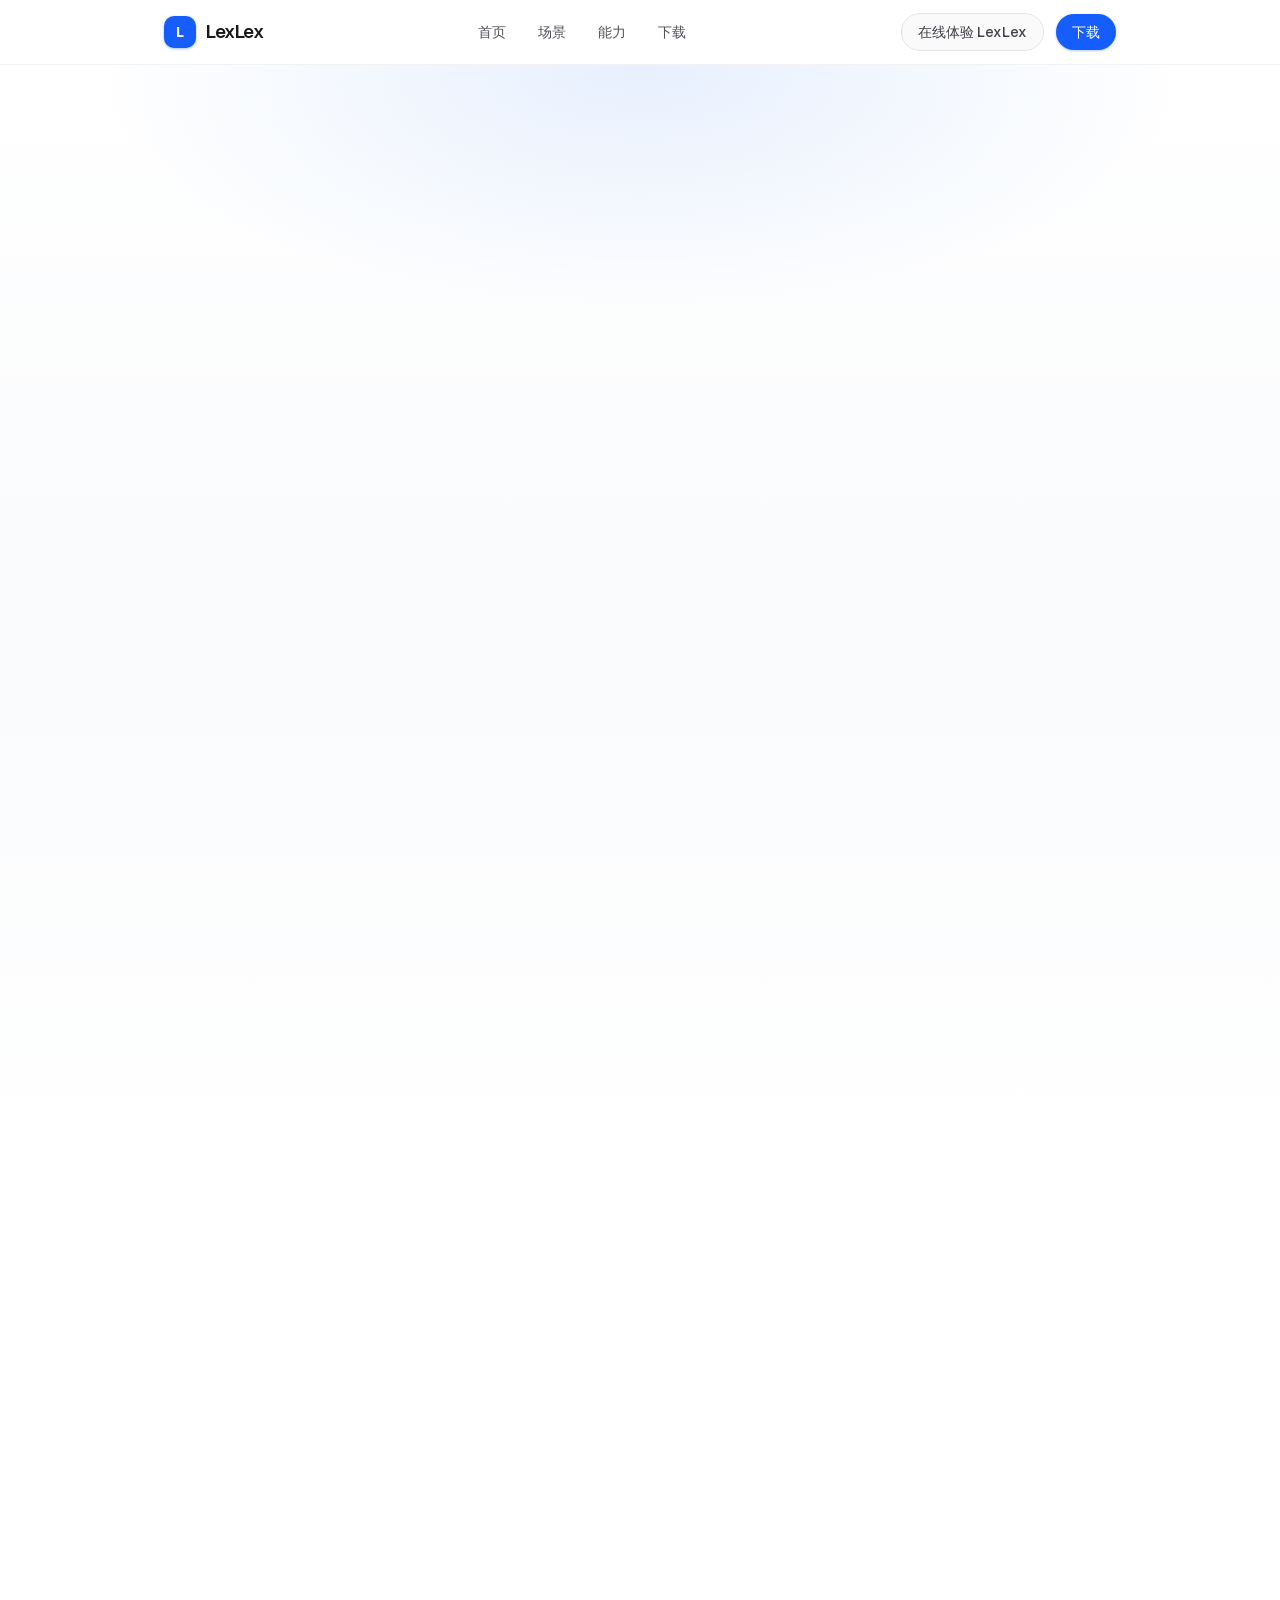
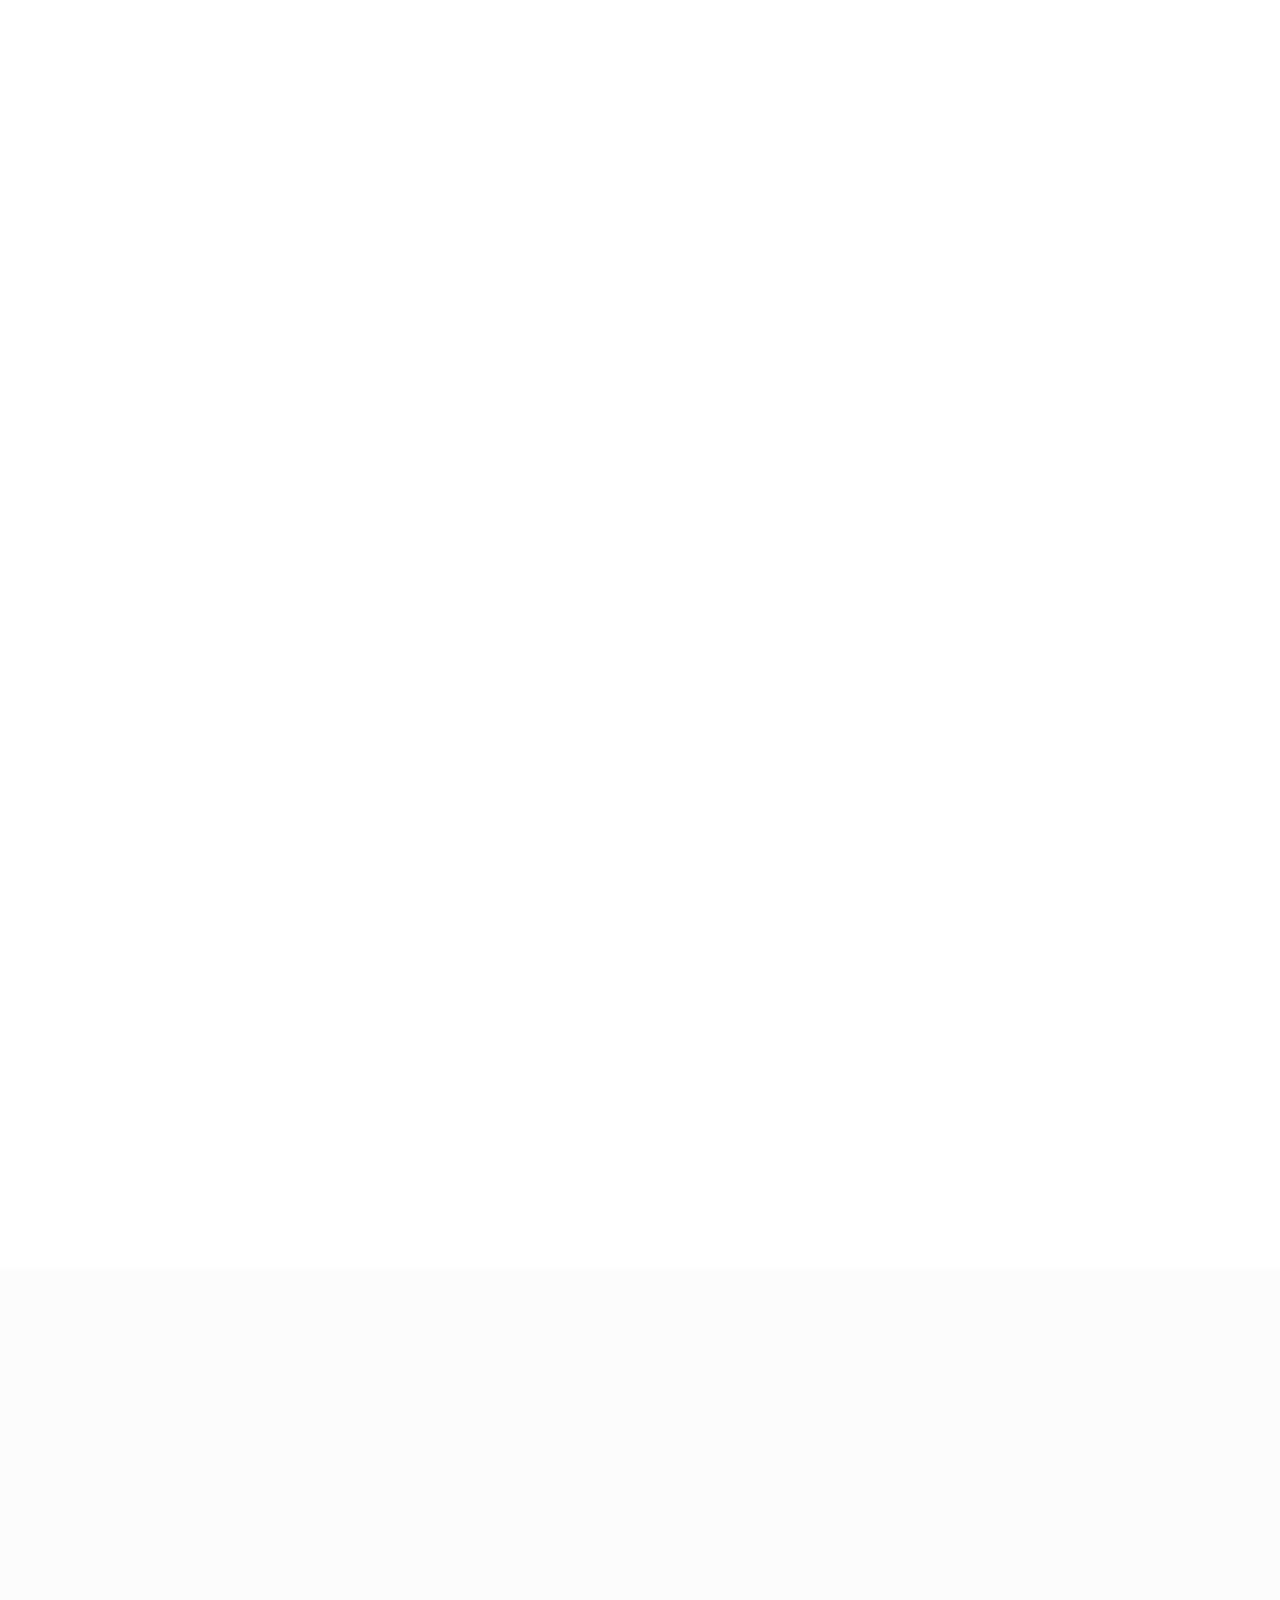
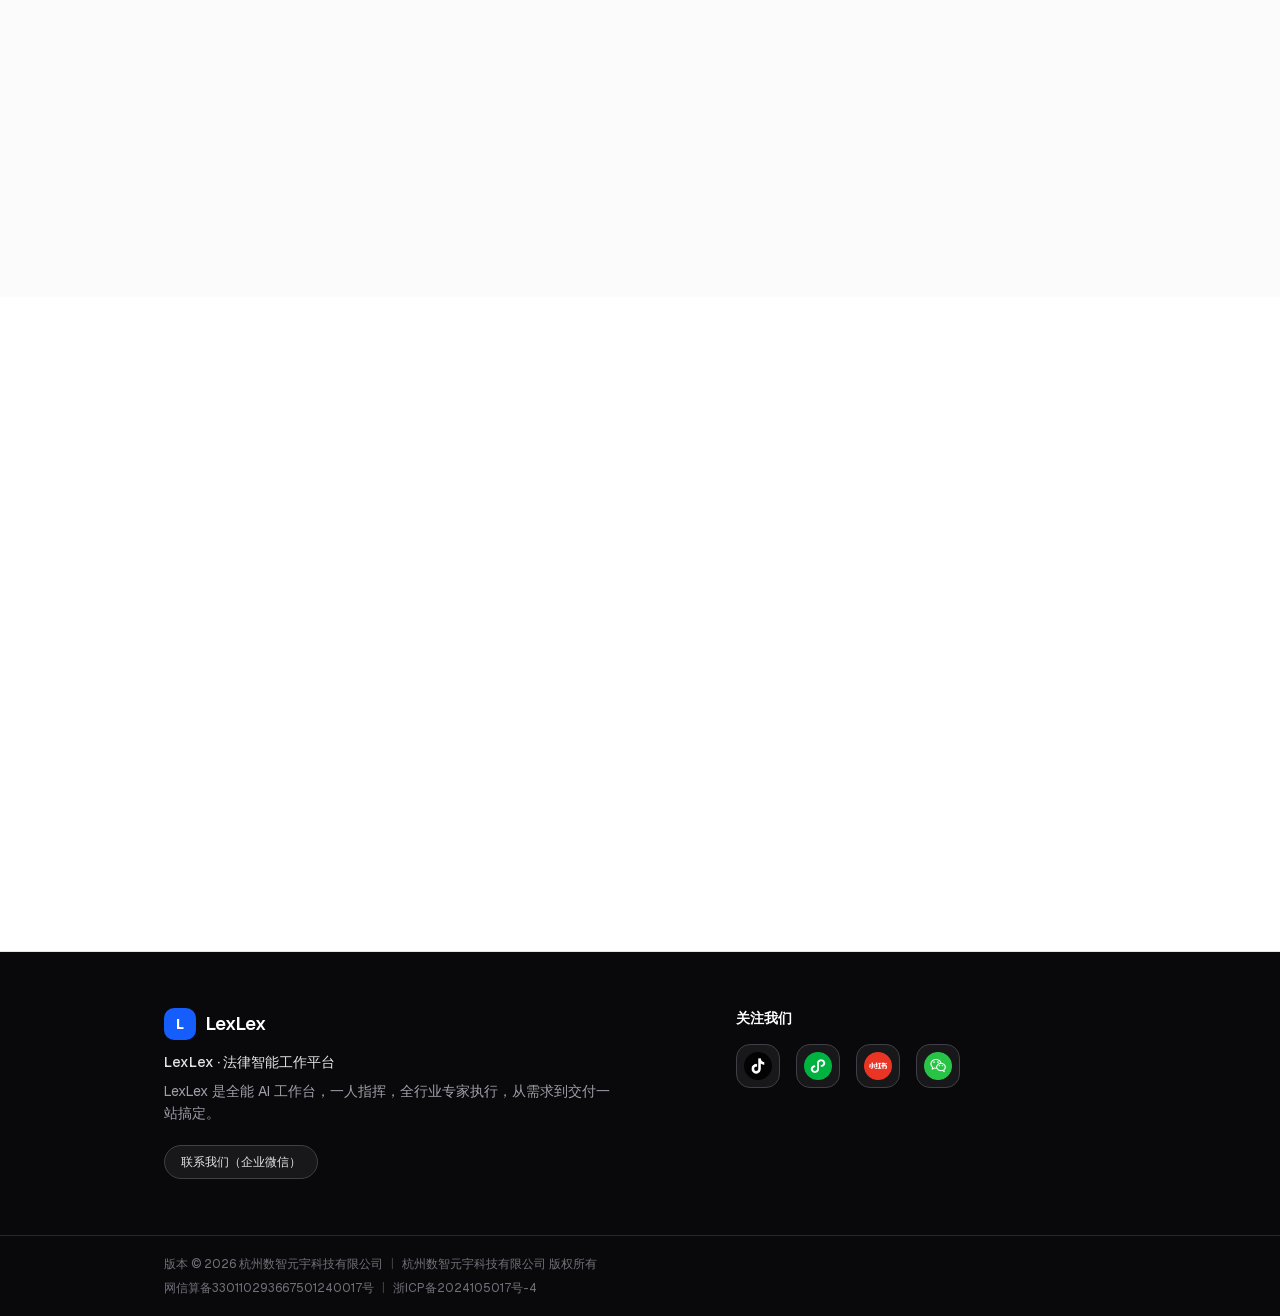
==== commit 96b824bd: "FAQ section 1:1 to design mock Accordion with thin dividers, ↘/↗ icons, mock copy; max-width 1000px." ====
--- a/index.html
+++ b/index.html
@@ -1 +1 @@
-<!DOCTYPE html><html lang="zh-CN" class="T19VSG_variable _8Li5zG_variable h-full antialiased"><head><meta charSet="utf-8"/><meta name="viewport" content="width=device-width, initial-scale=1"/><link rel="preload" href="/_next/static/media/797e433ab948586e-s.p.0r6juujl39pe6.woff2" as="font" crossorigin="" type="font/woff2"/><link rel="preload" href="/_next/static/media/caa3a2e1cccd8315-s.p.0wgildi0cnwt9.woff2" as="font" crossorigin="" type="font/woff2"/><link rel="preload" as="image" href="/assets/scenes/lexlexagent.png"/><link rel="preload" href="/assets/capabilities/legal-experts.png" as="image"/><link rel="preload" href="/assets/capabilities/memory3.png" as="image"/><link rel="preload" href="/assets/capabilities/skill-center.png" as="image"/><link rel="preload" as="image" href="/assets/icons/douyin.png"/><link rel="preload" as="image" href="/assets/qr/douyin-qr.png"/><link rel="preload" as="image" href="/assets/icons/miniprogram.png"/><link rel="preload" as="image" href="/assets/qr/miniprogram-qr.png"/><link rel="preload" as="image" href="/assets/icons/xiaohongshu.png"/><link rel="preload" as="image" href="/assets/qr/xhs-qr.png"/><link rel="stylesheet" href="/_next/static/chunks/00ph2djec-gg6.css" data-precedence="next"/><link rel="preload" as="script" fetchPriority="low" href="/_next/static/chunks/3cfn99dbrcvvp.js"/><script src="/_next/static/chunks/24oq267qibdq3.js" async=""></script><script src="/_next/static/chunks/01s_f_3qlcqtb.js" async=""></script><script src="/_next/static/chunks/turbopack-3-ry682tkyiqk.js" async=""></script><script src="/_next/static/chunks/0umf92h1sb77c.js" async=""></script><script src="/_next/static/chunks/07l0my-yicu4j.js" async=""></script><link rel="preload" as="image" href="/assets/icons/wechat.png"/><link rel="preload" as="image" href="/assets/qr/wechat-qr.png"/><title>LexLex | 数智元宇</title><meta name="description" content="LexLex是数智元宇推出的本地优先法律智能执行平台，覆盖调研、审阅、合规、自动化与团队协同。"/><meta name="keywords" content="数智元宇,LexLex,法律AI,合同智审,类案检索"/><link rel="icon" href="/favicon.ico?favicon.117ezoe8m31dk.ico" sizes="48x48" type="image/x-icon"/><link rel="icon" href="/favicon.ico"/><meta name="next-size-adjust" content=""/><script src="/_next/static/chunks/0cz1d0mv5g_q7.js" noModule=""></script></head><body class="min-h-full flex flex-col font-sans"><div hidden=""><!--$--><!--/$--></div><div id="top" class="flex min-h-full flex-col bg-white"><header class="sticky top-0 z-50 border-b border-black/5 bg-white/80 backdrop-blur-xl"><div class="mx-auto flex h-16 max-w-[1000px] items-center justify-between px-4 sm:px-6"><a href="#top" class="flex items-center gap-2.5 font-semibold tracking-tight text-zinc-900"><span class="flex h-8 w-8 items-center justify-center rounded-lg bg-blue-600 text-sm font-bold text-white shadow-sm shadow-blue-600/30">L</span><span class="text-lg">LexLex</span></a><nav class="hidden items-center gap-8 text-sm text-zinc-600 md:flex"><a href="#top" class="transition-colors hover:text-zinc-900">首页</a><a href="#scenarios" class="transition-colors hover:text-zinc-900">场景</a><a href="#capabilities" class="transition-colors hover:text-zinc-900">能力</a><a href="#download" class="transition-colors hover:text-zinc-900">下载</a></nav><div class="hidden items-center gap-3 md:flex"><a href="https://lm.metazh.cn" target="_blank" rel="noreferrer" class="rounded-full border border-zinc-200 bg-zinc-50 px-4 py-2 text-sm font-medium text-zinc-700 transition hover:bg-zinc-100">在线体验 LexLex</a><a href="#download" class="rounded-full bg-blue-600 px-4 py-2 text-sm font-medium text-white shadow-sm shadow-blue-600/25 transition hover:bg-blue-700">下载</a></div><button type="button" class="inline-flex h-10 w-10 items-center justify-center rounded-lg border border-zinc-200 md:hidden" aria-label="打开菜单"><span class="text-lg">☰</span></button></div></header><main class="flex-1"><section class="relative overflow-hidden bg-gradient-to-b from-white via-slate-50/80 to-white px-4 pb-16 pt-14 sm:px-6 sm:pb-24 sm:pt-20"><div class="pointer-events-none absolute inset-x-0 top-0 h-72 bg-[radial-gradient(ellipse_at_top,_rgba(59,130,246,0.12),_transparent_60%)]"></div><div class="relative mx-auto max-w-[1000px]"><div class="invisible"><div class="mx-auto max-w-3xl text-center"><p class="mb-4 inline-flex items-center rounded-full border border-blue-100 bg-blue-50 px-3 py-1 text-xs font-medium text-blue-700">法律智能工作平台</p><h1 class="text-4xl font-semibold tracking-tight text-zinc-900 sm:text-5xl md:text-6xl">LexLex，让法律工作<span class="bg-gradient-to-r from-blue-600 to-indigo-500 bg-clip-text text-transparent">更从容</span></h1><p class="mx-auto mt-5 max-w-2xl text-base leading-relaxed text-zinc-600 sm:text-lg">从案件检索、文书起草到合同审查，精准处理繁复工作，释放你的核心专业价值。 零门槛接入 · 行业模型微调 · 全平台桌面端 / 网页端 / 小程序。</p><div class="mt-8 flex flex-col items-center justify-center gap-3 sm:flex-row"><a href="#download" class="inline-flex items-center justify-center rounded-full bg-zinc-900 px-7 py-3.5 text-sm font-medium text-white shadow-lg shadow-zinc-900/20 transition hover:bg-zinc-800">立即下载 LexLex</a><a href="https://lm.metazh.cn" target="_blank" rel="noreferrer" class="text-sm font-medium text-blue-600 transition hover:text-blue-700">在线体验 LexLex →</a></div></div></div><div class="invisible mt-12 sm:mt-16"><div class="mx-auto max-w-5xl overflow-hidden rounded-2xl border border-zinc-200/80 bg-black shadow-2xl shadow-zinc-900/20 ring-1 ring-black/5"><div class="flex items-center gap-2 border-b border-white/10 bg-zinc-900/90 px-4 py-3"><span class="h-2.5 w-2.5 rounded-full bg-red-400"></span><span class="h-2.5 w-2.5 rounded-full bg-amber-400"></span><span class="h-2.5 w-2.5 rounded-full bg-emerald-400"></span><span class="ml-3 text-xs text-zinc-400">LexLex Desktop</span></div><video class="aspect-video w-full bg-black object-cover" autoPlay="" muted="" playsInline="" loop="" preload="metadata" poster="" aria-label="LexLex 产品演示视频"><source src="/assets/videos/pc.mp4" type="video/mp4"/></video></div></div></div></section><section id="scenarios" class="scroll-mt-20 bg-white px-4 py-20 sm:px-6 sm:py-28"><div class="mx-auto max-w-[1000px]"><div class="invisible"><div class="mx-auto max-w-2xl text-center"><h2 class="text-3xl font-semibold tracking-tight text-zinc-900 sm:text-4xl">对应法律工作者五大高频任务场景</h2><p class="mt-3 text-zinc-500">一键切换场景，一次看清 Agent 如何落地办案。</p></div></div><div class="invisible mt-10 flex justify-center"><div class="w-full max-w-4xl overflow-x-auto overflow-y-hidden pb-2 [scrollbar-width:none] [-ms-overflow-style:none] [&amp;::-webkit-scrollbar]:hidden"><div class="flex min-w-max justify-center px-1"><nav class="relative inline-flex max-w-full text-[length:var(--gn-font)] leading-[1.2] rounded-full p-[var(--gn-pad)] backdrop-blur-[20px] backdrop-saturate-[1.6] [background:var(--gn-frame)] [box-shadow:var(--gn-frame-shadow)]" style="--gn-pad:6px;--gn-gap:4px;--gn-font:14px;--gn-x:16px;--gn-y:9px;--gn-frame:rgba(240, 240, 243, 0.8);--gn-frame-edge:rgba(24, 24, 27, 0.07);--gn-frame-highlight:rgba(255, 255, 255, 0.95);--gn-frame-shadow:0 22px 44px -22px rgba(24, 24, 27, 0.3), 0 6px 16px -10px rgba(24, 24, 27, 0.16);--gn-ink:#27272a;--gn-muted:rgba(39, 39, 42, 0.62);--gn-pill:#27272a;--gn-active-ink:#ffffff"><span class="pointer-events-none absolute inset-0 rounded-[inherit] [box-shadow:inset_0_0_0_1px_var(--gn-frame-edge),inset_0_1px_0_var(--gn-frame-highlight)]"></span><div class="relative max-w-full"><canvas class="pointer-events-none absolute left-0 top-0" aria-hidden="true"></canvas><span class="pointer-events-none absolute left-0 top-0 hidden rounded-full bg-[var(--gn-pill)]" aria-hidden="true"></span><ul class="relative m-0 flex list-none flex-nowrap gap-[var(--gn-gap)] p-0"><li class="group flex" data-gooey-index="0" data-active=""><button type="button" class="inline-flex items-center gap-2 whitespace-nowrap rounded-full border-none bg-transparent px-[var(--gn-x)] py-[var(--gn-y)] [font-family:inherit] [font-size:inherit] [line-height:inherit] font-medium no-underline cursor-pointer text-[var(--gn-muted)] transition-colors duration-200 [-webkit-tap-highlight-color:transparent] group-data-[active]:text-[var(--gn-ink)] hover:text-[var(--gn-ink)] focus-visible:outline-2 focus-visible:outline-offset-2 focus-visible:outline-[var(--gn-ink)]" aria-current="page"><span>LexLex Agent</span></button></li><li class="group flex" data-gooey-index="1"><button type="button" class="inline-flex items-center gap-2 whitespace-nowrap rounded-full border-none bg-transparent px-[var(--gn-x)] py-[var(--gn-y)] [font-family:inherit] [font-size:inherit] [line-height:inherit] font-medium no-underline cursor-pointer text-[var(--gn-muted)] transition-colors duration-200 [-webkit-tap-highlight-color:transparent] group-data-[active]:text-[var(--gn-ink)] hover:text-[var(--gn-ink)] focus-visible:outline-2 focus-visible:outline-offset-2 focus-visible:outline-[var(--gn-ink)]"><span>合同智审</span></button></li><li class="group flex" data-gooey-index="2"><button type="button" class="inline-flex items-center gap-2 whitespace-nowrap rounded-full border-none bg-transparent px-[var(--gn-x)] py-[var(--gn-y)] [font-family:inherit] [font-size:inherit] [line-height:inherit] font-medium no-underline cursor-pointer text-[var(--gn-muted)] transition-colors duration-200 [-webkit-tap-highlight-color:transparent] group-data-[active]:text-[var(--gn-ink)] hover:text-[var(--gn-ink)] focus-visible:outline-2 focus-visible:outline-offset-2 focus-visible:outline-[var(--gn-ink)]"><span>类案检索</span></button></li><li class="group flex" data-gooey-index="3"><button type="button" class="inline-flex items-center gap-2 whitespace-nowrap rounded-full border-none bg-transparent px-[var(--gn-x)] py-[var(--gn-y)] [font-family:inherit] [font-size:inherit] [line-height:inherit] font-medium no-underline cursor-pointer text-[var(--gn-muted)] transition-colors duration-200 [-webkit-tap-highlight-color:transparent] group-data-[active]:text-[var(--gn-ink)] hover:text-[var(--gn-ink)] focus-visible:outline-2 focus-visible:outline-offset-2 focus-visible:outline-[var(--gn-ink)]"><span>法条检索</span></button></li><li class="group flex" data-gooey-index="4"><button type="button" class="inline-flex items-center gap-2 whitespace-nowrap rounded-full border-none bg-transparent px-[var(--gn-x)] py-[var(--gn-y)] [font-family:inherit] [font-size:inherit] [line-height:inherit] font-medium no-underline cursor-pointer text-[var(--gn-muted)] transition-colors duration-200 [-webkit-tap-highlight-color:transparent] group-data-[active]:text-[var(--gn-ink)] hover:text-[var(--gn-ink)] focus-visible:outline-2 focus-visible:outline-offset-2 focus-visible:outline-[var(--gn-ink)]"><span>文书/合同起草</span></button></li></ul><ul class="m-0 flex list-none flex-nowrap gap-[var(--gn-gap)] p-0 pointer-events-none invisible absolute inset-0 text-[var(--gn-active-ink)] [clip-path:inset(100%)]" aria-hidden="true"><li class="flex"><span class="inline-flex items-center gap-2 whitespace-nowrap rounded-full border-none bg-transparent px-[var(--gn-x)] py-[var(--gn-y)] [font-family:inherit] [font-size:inherit] [line-height:inherit] font-medium no-underline text-inherit"><span>LexLex Agent</span></span></li><li class="flex"><span class="inline-flex items-center gap-2 whitespace-nowrap rounded-full border-none bg-transparent px-[var(--gn-x)] py-[var(--gn-y)] [font-family:inherit] [font-size:inherit] [line-height:inherit] font-medium no-underline text-inherit"><span>合同智审</span></span></li><li class="flex"><span class="inline-flex items-center gap-2 whitespace-nowrap rounded-full border-none bg-transparent px-[var(--gn-x)] py-[var(--gn-y)] [font-family:inherit] [font-size:inherit] [line-height:inherit] font-medium no-underline text-inherit"><span>类案检索</span></span></li><li class="flex"><span class="inline-flex items-center gap-2 whitespace-nowrap rounded-full border-none bg-transparent px-[var(--gn-x)] py-[var(--gn-y)] [font-family:inherit] [font-size:inherit] [line-height:inherit] font-medium no-underline text-inherit"><span>法条检索</span></span></li><li class="flex"><span class="inline-flex items-center gap-2 whitespace-nowrap rounded-full border-none bg-transparent px-[var(--gn-x)] py-[var(--gn-y)] [font-family:inherit] [font-size:inherit] [line-height:inherit] font-medium no-underline text-inherit"><span>文书/合同起草</span></span></li></ul></div></nav></div></div></div><div class="invisible mt-8"><div class="overflow-hidden rounded-3xl border border-zinc-200/80 bg-gradient-to-br from-zinc-50 to-slate-100/80 p-6 shadow-sm sm:p-10"><div class="grid items-center gap-8 lg:grid-cols-2"><div><div class="mb-4 flex h-12 w-12 items-center justify-center rounded-2xl bg-white shadow-sm ring-1 ring-zinc-100"><img src="/assets/scenes/lexlexagent.png" alt="" class="h-7 w-7 object-contain"/></div><h3 class="text-2xl font-semibold text-zinc-900">LexLex Agent 你的 AI 助理律师</h3><p class="mt-4 text-base leading-relaxed text-zinc-600">支持以自然语言完成任务拆解、检索调用和结果归纳，作为律师日常办案的统一协作入口。</p><ul class="mt-6 flex flex-wrap gap-2"><li class="rounded-full border border-zinc-200 bg-white px-3 py-1.5 text-xs font-medium text-zinc-700">自然语言派单</li><li class="rounded-full border border-zinc-200 bg-white px-3 py-1.5 text-xs font-medium text-zinc-700">工具自动调用</li><li class="rounded-full border border-zinc-200 bg-white px-3 py-1.5 text-xs font-medium text-zinc-700">结果结构化归纳</li></ul><a href="https://lm.metazh.cn" target="_blank" rel="noreferrer" class="mt-8 inline-flex items-center text-sm font-medium text-blue-600 hover:text-blue-700">前往 LexLex 平台 ↗</a></div><div class="relative overflow-hidden rounded-2xl border border-white/80 bg-black shadow-lg shadow-zinc-900/10"><video class="aspect-video w-full object-cover" autoPlay="" muted="" playsInline="" loop="" preload="metadata" aria-label="LexLex Agent 场景演示"><source src="/assets/videos/legalagent.mp4" type="video/mp4"/></video></div></div></div></div></div></section><section id="capabilities" class="scroll-mt-20 bg-white px-4 py-24 sm:px-6 sm:py-32"><div class="mx-auto max-w-[1000px]"><div class="invisible"><div class="mx-auto max-w-2xl text-center"><h2 class="text-[28px] font-bold tracking-tight text-black sm:text-[36px] sm:leading-tight">释放法律智能体新潜能</h2><p class="mt-3 text-[15px] leading-relaxed text-[#8A8A8A] sm:text-base">简单专注，只为用户提供真正需要的功能</p></div></div><div class="mt-16 flex flex-col gap-16 sm:mt-20 sm:gap-24 lg:gap-28"><div class="invisible"><div class="flex flex-col items-center gap-8 lg:gap-14 lg:flex-row"><div class="w-full max-w-md shrink-0 lg:max-w-[340px] xl:max-w-[380px] lg:text-left"><h3 class="text-[22px] font-bold tracking-tight text-black sm:text-[26px]">多智能体专家协同</h3><p class="mt-4 text-[14px] leading-[1.85] text-[#8A8A8A] sm:text-[15px]">刑事、合同、知产等多领域法律专家智能体协同办案，覆盖检索、分析、论证到文书交付全流程。</p></div><div class="w-full flex-1"><div class="overflow-hidden rounded-[24px] bg-[#F4F5F7] sm:rounded-[28px]"><img src="/assets/capabilities/legal-experts.png" alt="多智能体专家协同示意" class="aspect-[16/10] w-full object-contain p-2 sm:p-3 md:p-4"/></div></div></div></div><div class="invisible"><div class="flex flex-col items-center gap-8 lg:gap-14 lg:flex-row-reverse"><div class="w-full max-w-md shrink-0 lg:max-w-[340px] xl:max-w-[380px] lg:text-left"><h3 class="text-[22px] font-bold tracking-tight text-black sm:text-[26px]">记忆与规则</h3><p class="mt-4 text-[14px] leading-[1.85] text-[#8A8A8A] sm:text-[15px]">先进的上下文引擎结合了深度分析与自适应记忆功能，能够提供更智能的 AI，学习你的经验，以你期望的方式工作。</p></div><div class="w-full flex-1"><div class="overflow-hidden rounded-[24px] bg-[#F4F5F7] sm:rounded-[28px]"><img src="/assets/capabilities/memory3.png" alt="记忆与规则示意" class="aspect-[16/10] w-full object-contain p-2 sm:p-3 md:p-4"/></div></div></div></div><div class="invisible"><div class="flex flex-col items-center gap-8 lg:gap-14 lg:flex-row"><div class="w-full max-w-md shrink-0 lg:max-w-[340px] xl:max-w-[380px] lg:text-left"><h3 class="text-[22px] font-bold tracking-tight text-black sm:text-[26px]">技能与插件</h3><p class="mt-4 text-[14px] leading-[1.85] text-[#8A8A8A] sm:text-[15px]">接入多样化生态工具，按需配置技能与插件，灵活拓展法律检索、文书处理等应用场景，让 AI 更好地融入日常法律工作。</p></div><div class="w-full flex-1"><div class="overflow-hidden rounded-[24px] bg-[#F4F5F7] sm:rounded-[28px]"><img src="/assets/capabilities/skill-center.png" alt="技能与插件示意" class="aspect-[16/10] w-full object-contain p-2 sm:p-3 md:p-4"/></div></div></div></div></div></div></section><section id="voices" class="scroll-mt-20 overflow-hidden bg-white px-4 py-20 sm:px-6 sm:py-28"><div class="mx-auto max-w-[1000px]"><div class="invisible"><div class="mx-auto max-w-2xl text-center"><h2 class="text-3xl font-semibold tracking-tight text-zinc-900 sm:text-4xl">真实用户声音</h2><p class="mt-3 text-zinc-500">与众多律师 / 法务一起探索智能体办案</p></div></div><div class="invisible mt-10"><div class="relative mx-auto h-[420px] w-full max-w-5xl sm:h-[480px]"><div class="pointer-events-none absolute inset-x-0 top-0 z-10 h-16 bg-gradient-to-b from-white to-transparent"></div><div class="pointer-events-none absolute inset-x-0 bottom-0 z-10 h-16 bg-gradient-to-t from-white to-transparent"></div><div class="relative h-full w-full overflow-hidden rounded-3xl" style="--dw-tile-w:240px;--dw-tile-h:200px;--dw-gap:16px;--dw-radius:18px;--dw-lift:48px;--dw-dim:0.92;--dw-gray:0;--dw-overlay:#ffffff;--dw-edge:44.99999999999999%;perspective:1200px;perspective-origin:50% 50%;-webkit-mask-image:radial-gradient(ellipse 78% 82% at 50% 46%, #000 var(--dw-edge), transparent 100%), linear-gradient(to top, #000 var(--dw-edge), transparent 100%);mask-image:radial-gradient(ellipse 78% 82% at 50% 46%, #000 var(--dw-edge), transparent 100%), linear-gradient(to top, #000 var(--dw-edge), transparent 100%);-webkit-mask-composite:source-in;mask-composite:intersect" role="group" aria-label="Drifting wall of tiles"><div class="absolute left-1/2 top-1/2 flex cursor-pointer flex-row [transform-style:preserve-3d] [transform-origin:50%_50%] will-change-transform"><div class="relative w-[calc(var(--dw-tile-w)+var(--dw-gap))] [transform-style:preserve-3d]"><div class="flex flex-col [transform-style:preserve-3d] will-change-transform"><div tabindex="0" role="button" aria-label="张建勇" class="group/tile relative block flex-none cursor-pointer outline-none w-full h-[calc(var(--dw-tile-h)+var(--dw-gap))] [transform-style:preserve-3d]" data-tile-id="0-0-0" data-col="0"><span class="pointer-events-none absolute inset-[calc(var(--dw-gap)/2)] flex h-auto overflow-hidden bg-white text-left rounded-[var(--dw-radius)] opacity-[var(--dw-dim)] [transform:translateZ(0)] transition-[transform,opacity,box-shadow] duration-[420ms] ease-[cubic-bezier(0.22,1,0.36,1)] group-[.is-active]/tile:opacity-100 group-[.is-active]/tile:[transform:translateZ(var(--dw-lift))] group-[.is-active]/tile:shadow-[0_24px_60px_-18px_rgba(0,0,0,0.35)] group-focus-visible/tile:opacity-100 group-focus-visible/tile:[transform:translateZ(var(--dw-lift))] group-focus-visible/tile:shadow-[0_24px_60px_-18px_rgba(0,0,0,0.35),0_0_0_2px_rgba(37,99,235,0.35)]"><div class="flex h-full w-full flex-col justify-between p-4 sm:p-5"><p class="text-[13px] leading-relaxed text-zinc-500 line-clamp-5">我所的 AI 助理终于能跟着办案节奏走了。类案检索和文书起草串在一条对话里，省掉了很多来回切换。</p><div class="mt-4 flex items-center gap-3 border-t border-zinc-100 pt-3"><span class="flex h-9 w-9 shrink-0 items-center justify-center rounded-full text-sm font-semibold text-white" style="background-color:#3B82F6">张</span><div class="min-w-0"><p class="truncate text-sm font-semibold text-zinc-800">张建勇</p><p class="truncate text-xs text-zinc-400">知识产权律师</p></div></div></div></span></div><div tabindex="0" role="button" aria-label="赵明哲" class="group/tile relative block flex-none cursor-pointer outline-none w-full h-[calc(var(--dw-tile-h)+var(--dw-gap))] [transform-style:preserve-3d]" data-tile-id="0-0-1" data-col="0"><span class="pointer-events-none absolute inset-[calc(var(--dw-gap)/2)] flex h-auto overflow-hidden bg-white text-left rounded-[var(--dw-radius)] opacity-[var(--dw-dim)] [transform:translateZ(0)] transition-[transform,opacity,box-shadow] duration-[420ms] ease-[cubic-bezier(0.22,1,0.36,1)] group-[.is-active]/tile:opacity-100 group-[.is-active]/tile:[transform:translateZ(var(--dw-lift))] group-[.is-active]/tile:shadow-[0_24px_60px_-18px_rgba(0,0,0,0.35)] group-focus-visible/tile:opacity-100 group-focus-visible/tile:[transform:translateZ(var(--dw-lift))] group-focus-visible/tile:shadow-[0_24px_60px_-18px_rgba(0,0,0,0.35),0_0_0_2px_rgba(37,99,235,0.35)]"><div class="flex h-full w-full flex-col justify-between p-4 sm:p-5"><p class="text-[13px] leading-relaxed text-zinc-500 line-clamp-5">记忆与规则功能把所内模板和偏好沉淀下来了，写出来的文书越来越接近我们自己的风格。</p><div class="mt-4 flex items-center gap-3 border-t border-zinc-100 pt-3"><span class="flex h-9 w-9 shrink-0 items-center justify-center rounded-full text-sm font-semibold text-white" style="background-color:#2563EB">赵</span><div class="min-w-0"><p class="truncate text-sm font-semibold text-zinc-800">赵明哲</p><p class="truncate text-xs text-zinc-400">合规顾问</p></div></div></div></span></div><div tabindex="0" role="button" aria-label="马俊杰" class="group/tile relative block flex-none cursor-pointer outline-none w-full h-[calc(var(--dw-tile-h)+var(--dw-gap))] [transform-style:preserve-3d]" data-tile-id="0-0-2" data-col="0"><span class="pointer-events-none absolute inset-[calc(var(--dw-gap)/2)] flex h-auto overflow-hidden bg-white text-left rounded-[var(--dw-radius)] opacity-[var(--dw-dim)] [transform:translateZ(0)] transition-[transform,opacity,box-shadow] duration-[420ms] ease-[cubic-bezier(0.22,1,0.36,1)] group-[.is-active]/tile:opacity-100 group-[.is-active]/tile:[transform:translateZ(var(--dw-lift))] group-[.is-active]/tile:shadow-[0_24px_60px_-18px_rgba(0,0,0,0.35)] group-focus-visible/tile:opacity-100 group-focus-visible/tile:[transform:translateZ(var(--dw-lift))] group-focus-visible/tile:shadow-[0_24px_60px_-18px_rgba(0,0,0,0.35),0_0_0_2px_rgba(37,99,235,0.35)]"><div class="flex h-full w-full flex-col justify-between p-4 sm:p-5"><p class="text-[13px] leading-relaxed text-zinc-500 line-clamp-5">插件扩展让我们接入了内部知识库，敏感信息不出所，又能享受 AI 提效。</p><div class="mt-4 flex items-center gap-3 border-t border-zinc-100 pt-3"><span class="flex h-9 w-9 shrink-0 items-center justify-center rounded-full text-sm font-semibold text-white" style="background-color:#7C3AED">马</span><div class="min-w-0"><p class="truncate text-sm font-semibold text-zinc-800">马俊杰</p><p class="truncate text-xs text-zinc-400">律所 IT 负责人</p></div></div></div></span></div><div tabindex="0" role="button" aria-label="张建勇" class="group/tile relative block flex-none cursor-pointer outline-none w-full h-[calc(var(--dw-tile-h)+var(--dw-gap))] [transform-style:preserve-3d]" data-tile-id="0-1-0" data-col="0"><span class="pointer-events-none absolute inset-[calc(var(--dw-gap)/2)] flex h-auto overflow-hidden bg-white text-left rounded-[var(--dw-radius)] opacity-[var(--dw-dim)] [transform:translateZ(0)] transition-[transform,opacity,box-shadow] duration-[420ms] ease-[cubic-bezier(0.22,1,0.36,1)] group-[.is-active]/tile:opacity-100 group-[.is-active]/tile:[transform:translateZ(var(--dw-lift))] group-[.is-active]/tile:shadow-[0_24px_60px_-18px_rgba(0,0,0,0.35)] group-focus-visible/tile:opacity-100 group-focus-visible/tile:[transform:translateZ(var(--dw-lift))] group-focus-visible/tile:shadow-[0_24px_60px_-18px_rgba(0,0,0,0.35),0_0_0_2px_rgba(37,99,235,0.35)]"><div class="flex h-full w-full flex-col justify-between p-4 sm:p-5"><p class="text-[13px] leading-relaxed text-zinc-500 line-clamp-5">我所的 AI 助理终于能跟着办案节奏走了。类案检索和文书起草串在一条对话里，省掉了很多来回切换。</p><div class="mt-4 flex items-center gap-3 border-t border-zinc-100 pt-3"><span class="flex h-9 w-9 shrink-0 items-center justify-center rounded-full text-sm font-semibold text-white" style="background-color:#3B82F6">张</span><div class="min-w-0"><p class="truncate text-sm font-semibold text-zinc-800">张建勇</p><p class="truncate text-xs text-zinc-400">知识产权律师</p></div></div></div></span></div><div tabindex="0" role="button" aria-label="赵明哲" class="group/tile relative block flex-none cursor-pointer outline-none w-full h-[calc(var(--dw-tile-h)+var(--dw-gap))] [transform-style:preserve-3d]" data-tile-id="0-1-1" data-col="0"><span class="pointer-events-none absolute inset-[calc(var(--dw-gap)/2)] flex h-auto overflow-hidden bg-white text-left rounded-[var(--dw-radius)] opacity-[var(--dw-dim)] [transform:translateZ(0)] transition-[transform,opacity,box-shadow] duration-[420ms] ease-[cubic-bezier(0.22,1,0.36,1)] group-[.is-active]/tile:opacity-100 group-[.is-active]/tile:[transform:translateZ(var(--dw-lift))] group-[.is-active]/tile:shadow-[0_24px_60px_-18px_rgba(0,0,0,0.35)] group-focus-visible/tile:opacity-100 group-focus-visible/tile:[transform:translateZ(var(--dw-lift))] group-focus-visible/tile:shadow-[0_24px_60px_-18px_rgba(0,0,0,0.35),0_0_0_2px_rgba(37,99,235,0.35)]"><div class="flex h-full w-full flex-col justify-between p-4 sm:p-5"><p class="text-[13px] leading-relaxed text-zinc-500 line-clamp-5">记忆与规则功能把所内模板和偏好沉淀下来了，写出来的文书越来越接近我们自己的风格。</p><div class="mt-4 flex items-center gap-3 border-t border-zinc-100 pt-3"><span class="flex h-9 w-9 shrink-0 items-center justify-center rounded-full text-sm font-semibold text-white" style="background-color:#2563EB">赵</span><div class="min-w-0"><p class="truncate text-sm font-semibold text-zinc-800">赵明哲</p><p class="truncate text-xs text-zinc-400">合规顾问</p></div></div></div></span></div><div tabindex="0" role="button" aria-label="马俊杰" class="group/tile relative block flex-none cursor-pointer outline-none w-full h-[calc(var(--dw-tile-h)+var(--dw-gap))] [transform-style:preserve-3d]" data-tile-id="0-1-2" data-col="0"><span class="pointer-events-none absolute inset-[calc(var(--dw-gap)/2)] flex h-auto overflow-hidden bg-white text-left rounded-[var(--dw-radius)] opacity-[var(--dw-dim)] [transform:translateZ(0)] transition-[transform,opacity,box-shadow] duration-[420ms] ease-[cubic-bezier(0.22,1,0.36,1)] group-[.is-active]/tile:opacity-100 group-[.is-active]/tile:[transform:translateZ(var(--dw-lift))] group-[.is-active]/tile:shadow-[0_24px_60px_-18px_rgba(0,0,0,0.35)] group-focus-visible/tile:opacity-100 group-focus-visible/tile:[transform:translateZ(var(--dw-lift))] group-focus-visible/tile:shadow-[0_24px_60px_-18px_rgba(0,0,0,0.35),0_0_0_2px_rgba(37,99,235,0.35)]"><div class="flex h-full w-full flex-col justify-between p-4 sm:p-5"><p class="text-[13px] leading-relaxed text-zinc-500 line-clamp-5">插件扩展让我们接入了内部知识库，敏感信息不出所，又能享受 AI 提效。</p><div class="mt-4 flex items-center gap-3 border-t border-zinc-100 pt-3"><span class="flex h-9 w-9 shrink-0 items-center justify-center rounded-full text-sm font-semibold text-white" style="background-color:#7C3AED">马</span><div class="min-w-0"><p class="truncate text-sm font-semibold text-zinc-800">马俊杰</p><p class="truncate text-xs text-zinc-400">律所 IT 负责人</p></div></div></div></span></div><div tabindex="0" role="button" aria-label="张建勇" class="group/tile relative block flex-none cursor-pointer outline-none w-full h-[calc(var(--dw-tile-h)+var(--dw-gap))] [transform-style:preserve-3d]" data-tile-id="0-2-0" data-col="0"><span class="pointer-events-none absolute inset-[calc(var(--dw-gap)/2)] flex h-auto overflow-hidden bg-white text-left rounded-[var(--dw-radius)] opacity-[var(--dw-dim)] [transform:translateZ(0)] transition-[transform,opacity,box-shadow] duration-[420ms] ease-[cubic-bezier(0.22,1,0.36,1)] group-[.is-active]/tile:opacity-100 group-[.is-active]/tile:[transform:translateZ(var(--dw-lift))] group-[.is-active]/tile:shadow-[0_24px_60px_-18px_rgba(0,0,0,0.35)] group-focus-visible/tile:opacity-100 group-focus-visible/tile:[transform:translateZ(var(--dw-lift))] group-focus-visible/tile:shadow-[0_24px_60px_-18px_rgba(0,0,0,0.35),0_0_0_2px_rgba(37,99,235,0.35)]"><div class="flex h-full w-full flex-col justify-between p-4 sm:p-5"><p class="text-[13px] leading-relaxed text-zinc-500 line-clamp-5">我所的 AI 助理终于能跟着办案节奏走了。类案检索和文书起草串在一条对话里，省掉了很多来回切换。</p><div class="mt-4 flex items-center gap-3 border-t border-zinc-100 pt-3"><span class="flex h-9 w-9 shrink-0 items-center justify-center rounded-full text-sm font-semibold text-white" style="background-color:#3B82F6">张</span><div class="min-w-0"><p class="truncate text-sm font-semibold text-zinc-800">张建勇</p><p class="truncate text-xs text-zinc-400">知识产权律师</p></div></div></div></span></div><div tabindex="0" role="button" aria-label="赵明哲" class="group/tile relative block flex-none cursor-pointer outline-none w-full h-[calc(var(--dw-tile-h)+var(--dw-gap))] [transform-style:preserve-3d]" data-tile-id="0-2-1" data-col="0"><span class="pointer-events-none absolute inset-[calc(var(--dw-gap)/2)] flex h-auto overflow-hidden bg-white text-left rounded-[var(--dw-radius)] opacity-[var(--dw-dim)] [transform:translateZ(0)] transition-[transform,opacity,box-shadow] duration-[420ms] ease-[cubic-bezier(0.22,1,0.36,1)] group-[.is-active]/tile:opacity-100 group-[.is-active]/tile:[transform:translateZ(var(--dw-lift))] group-[.is-active]/tile:shadow-[0_24px_60px_-18px_rgba(0,0,0,0.35)] group-focus-visible/tile:opacity-100 group-focus-visible/tile:[transform:translateZ(var(--dw-lift))] group-focus-visible/tile:shadow-[0_24px_60px_-18px_rgba(0,0,0,0.35),0_0_0_2px_rgba(37,99,235,0.35)]"><div class="flex h-full w-full flex-col justify-between p-4 sm:p-5"><p class="text-[13px] leading-relaxed text-zinc-500 line-clamp-5">记忆与规则功能把所内模板和偏好沉淀下来了，写出来的文书越来越接近我们自己的风格。</p><div class="mt-4 flex items-center gap-3 border-t border-zinc-100 pt-3"><span class="flex h-9 w-9 shrink-0 items-center justify-center rounded-full text-sm font-semibold text-white" style="background-color:#2563EB">赵</span><div class="min-w-0"><p class="truncate text-sm font-semibold text-zinc-800">赵明哲</p><p class="truncate text-xs text-zinc-400">合规顾问</p></div></div></div></span></div><div tabindex="0" role="button" aria-label="马俊杰" class="group/tile relative block flex-none cursor-pointer outline-none w-full h-[calc(var(--dw-tile-h)+var(--dw-gap))] [transform-style:preserve-3d]" data-tile-id="0-2-2" data-col="0"><span class="pointer-events-none absolute inset-[calc(var(--dw-gap)/2)] flex h-auto overflow-hidden bg-white text-left rounded-[var(--dw-radius)] opacity-[var(--dw-dim)] [transform:translateZ(0)] transition-[transform,opacity,box-shadow] duration-[420ms] ease-[cubic-bezier(0.22,1,0.36,1)] group-[.is-active]/tile:opacity-100 group-[.is-active]/tile:[transform:translateZ(var(--dw-lift))] group-[.is-active]/tile:shadow-[0_24px_60px_-18px_rgba(0,0,0,0.35)] group-focus-visible/tile:opacity-100 group-focus-visible/tile:[transform:translateZ(var(--dw-lift))] group-focus-visible/tile:shadow-[0_24px_60px_-18px_rgba(0,0,0,0.35),0_0_0_2px_rgba(37,99,235,0.35)]"><div class="flex h-full w-full flex-col justify-between p-4 sm:p-5"><p class="text-[13px] leading-relaxed text-zinc-500 line-clamp-5">插件扩展让我们接入了内部知识库，敏感信息不出所，又能享受 AI 提效。</p><div class="mt-4 flex items-center gap-3 border-t border-zinc-100 pt-3"><span class="flex h-9 w-9 shrink-0 items-center justify-center rounded-full text-sm font-semibold text-white" style="background-color:#7C3AED">马</span><div class="min-w-0"><p class="truncate text-sm font-semibold text-zinc-800">马俊杰</p><p class="truncate text-xs text-zinc-400">律所 IT 负责人</p></div></div></div></span></div></div></div><div class="relative w-[calc(var(--dw-tile-w)+var(--dw-gap))] [transform-style:preserve-3d]"><div class="flex flex-col [transform-style:preserve-3d] will-change-transform"><div tabindex="0" role="button" aria-label="李婉清" class="group/tile relative block flex-none cursor-pointer outline-none w-full h-[calc(var(--dw-tile-h)+var(--dw-gap))] [transform-style:preserve-3d]" data-tile-id="1-0-0" data-col="1"><span class="pointer-events-none absolute inset-[calc(var(--dw-gap)/2)] flex h-auto overflow-hidden bg-white text-left rounded-[var(--dw-radius)] opacity-[var(--dw-dim)] [transform:translateZ(0)] transition-[transform,opacity,box-shadow] duration-[420ms] ease-[cubic-bezier(0.22,1,0.36,1)] group-[.is-active]/tile:opacity-100 group-[.is-active]/tile:[transform:translateZ(var(--dw-lift))] group-[.is-active]/tile:shadow-[0_24px_60px_-18px_rgba(0,0,0,0.35)] group-focus-visible/tile:opacity-100 group-focus-visible/tile:[transform:translateZ(var(--dw-lift))] group-focus-visible/tile:shadow-[0_24px_60px_-18px_rgba(0,0,0,0.35),0_0_0_2px_rgba(37,99,235,0.35)]"><div class="flex h-full w-full flex-col justify-between p-4 sm:p-5"><p class="text-[13px] leading-relaxed text-zinc-500 line-clamp-5">合同智审把风险点标得很清楚，团队新人也能快速上手。以前要花半天的初审，现在半小时就能出一版意见。</p><div class="mt-4 flex items-center gap-3 border-t border-zinc-100 pt-3"><span class="flex h-9 w-9 shrink-0 items-center justify-center rounded-full text-sm font-semibold text-white" style="background-color:#6366F1">李</span><div class="min-w-0"><p class="truncate text-sm font-semibold text-zinc-800">李婉清</p><p class="truncate text-xs text-zinc-400">公司法务总监</p></div></div></div></span></div><div tabindex="0" role="button" aria-label="周可欣" class="group/tile relative block flex-none cursor-pointer outline-none w-full h-[calc(var(--dw-tile-h)+var(--dw-gap))] [transform-style:preserve-3d]" data-tile-id="1-0-1" data-col="1"><span class="pointer-events-none absolute inset-[calc(var(--dw-gap)/2)] flex h-auto overflow-hidden bg-white text-left rounded-[var(--dw-radius)] opacity-[var(--dw-dim)] [transform:translateZ(0)] transition-[transform,opacity,box-shadow] duration-[420ms] ease-[cubic-bezier(0.22,1,0.36,1)] group-[.is-active]/tile:opacity-100 group-[.is-active]/tile:[transform:translateZ(var(--dw-lift))] group-[.is-active]/tile:shadow-[0_24px_60px_-18px_rgba(0,0,0,0.35)] group-focus-visible/tile:opacity-100 group-focus-visible/tile:[transform:translateZ(var(--dw-lift))] group-focus-visible/tile:shadow-[0_24px_60px_-18px_rgba(0,0,0,0.35),0_0_0_2px_rgba(37,99,235,0.35)]"><div class="flex h-full w-full flex-col justify-between p-4 sm:p-5"><p class="text-[13px] leading-relaxed text-zinc-500 line-clamp-5">从桌面端到网页端切换很顺畅，外出开庭前用手机也能继续改意见书，工作流终于打通了。</p><div class="mt-4 flex items-center gap-3 border-t border-zinc-100 pt-3"><span class="flex h-9 w-9 shrink-0 items-center justify-center rounded-full text-sm font-semibold text-white" style="background-color:#0284C7">周</span><div class="min-w-0"><p class="truncate text-sm font-semibold text-zinc-800">周可欣</p><p class="truncate text-xs text-zinc-400">劳动法律师</p></div></div></div></span></div><div tabindex="0" role="button" aria-label="徐子涵" class="group/tile relative block flex-none cursor-pointer outline-none w-full h-[calc(var(--dw-tile-h)+var(--dw-gap))] [transform-style:preserve-3d]" data-tile-id="1-0-2" data-col="1"><span class="pointer-events-none absolute inset-[calc(var(--dw-gap)/2)] flex h-auto overflow-hidden bg-white text-left rounded-[var(--dw-radius)] opacity-[var(--dw-dim)] [transform:translateZ(0)] transition-[transform,opacity,box-shadow] duration-[420ms] ease-[cubic-bezier(0.22,1,0.36,1)] group-[.is-active]/tile:opacity-100 group-[.is-active]/tile:[transform:translateZ(var(--dw-lift))] group-[.is-active]/tile:shadow-[0_24px_60px_-18px_rgba(0,0,0,0.35)] group-focus-visible/tile:opacity-100 group-focus-visible/tile:[transform:translateZ(var(--dw-lift))] group-focus-visible/tile:shadow-[0_24px_60px_-18px_rgba(0,0,0,0.35),0_0_0_2px_rgba(37,99,235,0.35)]"><div class="flex h-full w-full flex-col justify-between p-4 sm:p-5"><p class="text-[13px] leading-relaxed text-zinc-500 line-clamp-5">LexLex Agent 像一个随时在线的助理律师，任务拆解、检索调用、结果归纳一气呵成。</p><div class="mt-4 flex items-center gap-3 border-t border-zinc-100 pt-3"><span class="flex h-9 w-9 shrink-0 items-center justify-center rounded-full text-sm font-semibold text-white" style="background-color:#2563EB">徐</span><div class="min-w-0"><p class="truncate text-sm font-semibold text-zinc-800">徐子涵</p><p class="truncate text-xs text-zinc-400">青年律师</p></div></div></div></span></div><div tabindex="0" role="button" aria-label="李婉清" class="group/tile relative block flex-none cursor-pointer outline-none w-full h-[calc(var(--dw-tile-h)+var(--dw-gap))] [transform-style:preserve-3d]" data-tile-id="1-1-0" data-col="1"><span class="pointer-events-none absolute inset-[calc(var(--dw-gap)/2)] flex h-auto overflow-hidden bg-white text-left rounded-[var(--dw-radius)] opacity-[var(--dw-dim)] [transform:translateZ(0)] transition-[transform,opacity,box-shadow] duration-[420ms] ease-[cubic-bezier(0.22,1,0.36,1)] group-[.is-active]/tile:opacity-100 group-[.is-active]/tile:[transform:translateZ(var(--dw-lift))] group-[.is-active]/tile:shadow-[0_24px_60px_-18px_rgba(0,0,0,0.35)] group-focus-visible/tile:opacity-100 group-focus-visible/tile:[transform:translateZ(var(--dw-lift))] group-focus-visible/tile:shadow-[0_24px_60px_-18px_rgba(0,0,0,0.35),0_0_0_2px_rgba(37,99,235,0.35)]"><div class="flex h-full w-full flex-col justify-between p-4 sm:p-5"><p class="text-[13px] leading-relaxed text-zinc-500 line-clamp-5">合同智审把风险点标得很清楚，团队新人也能快速上手。以前要花半天的初审，现在半小时就能出一版意见。</p><div class="mt-4 flex items-center gap-3 border-t border-zinc-100 pt-3"><span class="flex h-9 w-9 shrink-0 items-center justify-center rounded-full text-sm font-semibold text-white" style="background-color:#6366F1">李</span><div class="min-w-0"><p class="truncate text-sm font-semibold text-zinc-800">李婉清</p><p class="truncate text-xs text-zinc-400">公司法务总监</p></div></div></div></span></div><div tabindex="0" role="button" aria-label="周可欣" class="group/tile relative block flex-none cursor-pointer outline-none w-full h-[calc(var(--dw-tile-h)+var(--dw-gap))] [transform-style:preserve-3d]" data-tile-id="1-1-1" data-col="1"><span class="pointer-events-none absolute inset-[calc(var(--dw-gap)/2)] flex h-auto overflow-hidden bg-white text-left rounded-[var(--dw-radius)] opacity-[var(--dw-dim)] [transform:translateZ(0)] transition-[transform,opacity,box-shadow] duration-[420ms] ease-[cubic-bezier(0.22,1,0.36,1)] group-[.is-active]/tile:opacity-100 group-[.is-active]/tile:[transform:translateZ(var(--dw-lift))] group-[.is-active]/tile:shadow-[0_24px_60px_-18px_rgba(0,0,0,0.35)] group-focus-visible/tile:opacity-100 group-focus-visible/tile:[transform:translateZ(var(--dw-lift))] group-focus-visible/tile:shadow-[0_24px_60px_-18px_rgba(0,0,0,0.35),0_0_0_2px_rgba(37,99,235,0.35)]"><div class="flex h-full w-full flex-col justify-between p-4 sm:p-5"><p class="text-[13px] leading-relaxed text-zinc-500 line-clamp-5">从桌面端到网页端切换很顺畅，外出开庭前用手机也能继续改意见书，工作流终于打通了。</p><div class="mt-4 flex items-center gap-3 border-t border-zinc-100 pt-3"><span class="flex h-9 w-9 shrink-0 items-center justify-center rounded-full text-sm font-semibold text-white" style="background-color:#0284C7">周</span><div class="min-w-0"><p class="truncate text-sm font-semibold text-zinc-800">周可欣</p><p class="truncate text-xs text-zinc-400">劳动法律师</p></div></div></div></span></div><div tabindex="0" role="button" aria-label="徐子涵" class="group/tile relative block flex-none cursor-pointer outline-none w-full h-[calc(var(--dw-tile-h)+var(--dw-gap))] [transform-style:preserve-3d]" data-tile-id="1-1-2" data-col="1"><span class="pointer-events-none absolute inset-[calc(var(--dw-gap)/2)] flex h-auto overflow-hidden bg-white text-left rounded-[var(--dw-radius)] opacity-[var(--dw-dim)] [transform:translateZ(0)] transition-[transform,opacity,box-shadow] duration-[420ms] ease-[cubic-bezier(0.22,1,0.36,1)] group-[.is-active]/tile:opacity-100 group-[.is-active]/tile:[transform:translateZ(var(--dw-lift))] group-[.is-active]/tile:shadow-[0_24px_60px_-18px_rgba(0,0,0,0.35)] group-focus-visible/tile:opacity-100 group-focus-visible/tile:[transform:translateZ(var(--dw-lift))] group-focus-visible/tile:shadow-[0_24px_60px_-18px_rgba(0,0,0,0.35),0_0_0_2px_rgba(37,99,235,0.35)]"><div class="flex h-full w-full flex-col justify-between p-4 sm:p-5"><p class="text-[13px] leading-relaxed text-zinc-500 line-clamp-5">LexLex Agent 像一个随时在线的助理律师，任务拆解、检索调用、结果归纳一气呵成。</p><div class="mt-4 flex items-center gap-3 border-t border-zinc-100 pt-3"><span class="flex h-9 w-9 shrink-0 items-center justify-center rounded-full text-sm font-semibold text-white" style="background-color:#2563EB">徐</span><div class="min-w-0"><p class="truncate text-sm font-semibold text-zinc-800">徐子涵</p><p class="truncate text-xs text-zinc-400">青年律师</p></div></div></div></span></div><div tabindex="0" role="button" aria-label="李婉清" class="group/tile relative block flex-none cursor-pointer outline-none w-full h-[calc(var(--dw-tile-h)+var(--dw-gap))] [transform-style:preserve-3d]" data-tile-id="1-2-0" data-col="1"><span class="pointer-events-none absolute inset-[calc(var(--dw-gap)/2)] flex h-auto overflow-hidden bg-white text-left rounded-[var(--dw-radius)] opacity-[var(--dw-dim)] [transform:translateZ(0)] transition-[transform,opacity,box-shadow] duration-[420ms] ease-[cubic-bezier(0.22,1,0.36,1)] group-[.is-active]/tile:opacity-100 group-[.is-active]/tile:[transform:translateZ(var(--dw-lift))] group-[.is-active]/tile:shadow-[0_24px_60px_-18px_rgba(0,0,0,0.35)] group-focus-visible/tile:opacity-100 group-focus-visible/tile:[transform:translateZ(var(--dw-lift))] group-focus-visible/tile:shadow-[0_24px_60px_-18px_rgba(0,0,0,0.35),0_0_0_2px_rgba(37,99,235,0.35)]"><div class="flex h-full w-full flex-col justify-between p-4 sm:p-5"><p class="text-[13px] leading-relaxed text-zinc-500 line-clamp-5">合同智审把风险点标得很清楚，团队新人也能快速上手。以前要花半天的初审，现在半小时就能出一版意见。</p><div class="mt-4 flex items-center gap-3 border-t border-zinc-100 pt-3"><span class="flex h-9 w-9 shrink-0 items-center justify-center rounded-full text-sm font-semibold text-white" style="background-color:#6366F1">李</span><div class="min-w-0"><p class="truncate text-sm font-semibold text-zinc-800">李婉清</p><p class="truncate text-xs text-zinc-400">公司法务总监</p></div></div></div></span></div><div tabindex="0" role="button" aria-label="周可欣" class="group/tile relative block flex-none cursor-pointer outline-none w-full h-[calc(var(--dw-tile-h)+var(--dw-gap))] [transform-style:preserve-3d]" data-tile-id="1-2-1" data-col="1"><span class="pointer-events-none absolute inset-[calc(var(--dw-gap)/2)] flex h-auto overflow-hidden bg-white text-left rounded-[var(--dw-radius)] opacity-[var(--dw-dim)] [transform:translateZ(0)] transition-[transform,opacity,box-shadow] duration-[420ms] ease-[cubic-bezier(0.22,1,0.36,1)] group-[.is-active]/tile:opacity-100 group-[.is-active]/tile:[transform:translateZ(var(--dw-lift))] group-[.is-active]/tile:shadow-[0_24px_60px_-18px_rgba(0,0,0,0.35)] group-focus-visible/tile:opacity-100 group-focus-visible/tile:[transform:translateZ(var(--dw-lift))] group-focus-visible/tile:shadow-[0_24px_60px_-18px_rgba(0,0,0,0.35),0_0_0_2px_rgba(37,99,235,0.35)]"><div class="flex h-full w-full flex-col justify-between p-4 sm:p-5"><p class="text-[13px] leading-relaxed text-zinc-500 line-clamp-5">从桌面端到网页端切换很顺畅，外出开庭前用手机也能继续改意见书，工作流终于打通了。</p><div class="mt-4 flex items-center gap-3 border-t border-zinc-100 pt-3"><span class="flex h-9 w-9 shrink-0 items-center justify-center rounded-full text-sm font-semibold text-white" style="background-color:#0284C7">周</span><div class="min-w-0"><p class="truncate text-sm font-semibold text-zinc-800">周可欣</p><p class="truncate text-xs text-zinc-400">劳动法律师</p></div></div></div></span></div><div tabindex="0" role="button" aria-label="徐子涵" class="group/tile relative block flex-none cursor-pointer outline-none w-full h-[calc(var(--dw-tile-h)+var(--dw-gap))] [transform-style:preserve-3d]" data-tile-id="1-2-2" data-col="1"><span class="pointer-events-none absolute inset-[calc(var(--dw-gap)/2)] flex h-auto overflow-hidden bg-white text-left rounded-[var(--dw-radius)] opacity-[var(--dw-dim)] [transform:translateZ(0)] transition-[transform,opacity,box-shadow] duration-[420ms] ease-[cubic-bezier(0.22,1,0.36,1)] group-[.is-active]/tile:opacity-100 group-[.is-active]/tile:[transform:translateZ(var(--dw-lift))] group-[.is-active]/tile:shadow-[0_24px_60px_-18px_rgba(0,0,0,0.35)] group-focus-visible/tile:opacity-100 group-focus-visible/tile:[transform:translateZ(var(--dw-lift))] group-focus-visible/tile:shadow-[0_24px_60px_-18px_rgba(0,0,0,0.35),0_0_0_2px_rgba(37,99,235,0.35)]"><div class="flex h-full w-full flex-col justify-between p-4 sm:p-5"><p class="text-[13px] leading-relaxed text-zinc-500 line-clamp-5">LexLex Agent 像一个随时在线的助理律师，任务拆解、检索调用、结果归纳一气呵成。</p><div class="mt-4 flex items-center gap-3 border-t border-zinc-100 pt-3"><span class="flex h-9 w-9 shrink-0 items-center justify-center rounded-full text-sm font-semibold text-white" style="background-color:#2563EB">徐</span><div class="min-w-0"><p class="truncate text-sm font-semibold text-zinc-800">徐子涵</p><p class="truncate text-xs text-zinc-400">青年律师</p></div></div></div></span></div></div></div><div class="relative w-[calc(var(--dw-tile-w)+var(--dw-gap))] [transform-style:preserve-3d]"><div class="flex flex-col [transform-style:preserve-3d] will-change-transform"><div tabindex="0" role="button" aria-label="陈思远" class="group/tile relative block flex-none cursor-pointer outline-none w-full h-[calc(var(--dw-tile-h)+var(--dw-gap))] [transform-style:preserve-3d]" data-tile-id="2-0-0" data-col="2"><span class="pointer-events-none absolute inset-[calc(var(--dw-gap)/2)] flex h-auto overflow-hidden bg-white text-left rounded-[var(--dw-radius)] opacity-[var(--dw-dim)] [transform:translateZ(0)] transition-[transform,opacity,box-shadow] duration-[420ms] ease-[cubic-bezier(0.22,1,0.36,1)] group-[.is-active]/tile:opacity-100 group-[.is-active]/tile:[transform:translateZ(var(--dw-lift))] group-[.is-active]/tile:shadow-[0_24px_60px_-18px_rgba(0,0,0,0.35)] group-focus-visible/tile:opacity-100 group-focus-visible/tile:[transform:translateZ(var(--dw-lift))] group-focus-visible/tile:shadow-[0_24px_60px_-18px_rgba(0,0,0,0.35),0_0_0_2px_rgba(37,99,235,0.35)]"><div class="flex h-full w-full flex-col justify-between p-4 sm:p-5"><p class="text-[13px] leading-relaxed text-zinc-500 line-clamp-5">法条检索不再是关键词碰运气。自然语言提问就能定位到条款，还附带适用场景说明，真的很省心。</p><div class="mt-4 flex items-center gap-3 border-t border-zinc-100 pt-3"><span class="flex h-9 w-9 shrink-0 items-center justify-center rounded-full text-sm font-semibold text-white" style="background-color:#0EA5E9">陈</span><div class="min-w-0"><p class="truncate text-sm font-semibold text-zinc-800">陈思远</p><p class="truncate text-xs text-zinc-400">诉讼律师</p></div></div></div></span></div><div tabindex="0" role="button" aria-label="刘浩然" class="group/tile relative block flex-none cursor-pointer outline-none w-full h-[calc(var(--dw-tile-h)+var(--dw-gap))] [transform-style:preserve-3d]" data-tile-id="2-0-1" data-col="2"><span class="pointer-events-none absolute inset-[calc(var(--dw-gap)/2)] flex h-auto overflow-hidden bg-white text-left rounded-[var(--dw-radius)] opacity-[var(--dw-dim)] [transform:translateZ(0)] transition-[transform,opacity,box-shadow] duration-[420ms] ease-[cubic-bezier(0.22,1,0.36,1)] group-[.is-active]/tile:opacity-100 group-[.is-active]/tile:[transform:translateZ(var(--dw-lift))] group-[.is-active]/tile:shadow-[0_24px_60px_-18px_rgba(0,0,0,0.35)] group-focus-visible/tile:opacity-100 group-focus-visible/tile:[transform:translateZ(var(--dw-lift))] group-focus-visible/tile:shadow-[0_24px_60px_-18px_rgba(0,0,0,0.35),0_0_0_2px_rgba(37,99,235,0.35)]"><div class="flex h-full w-full flex-col justify-between p-4 sm:p-5"><p class="text-[13px] leading-relaxed text-zinc-500 line-clamp-5">类案检索的结构化摘要帮我快速判断胜诉路径，客户沟通也更有底气。</p><div class="mt-4 flex items-center gap-3 border-t border-zinc-100 pt-3"><span class="flex h-9 w-9 shrink-0 items-center justify-center rounded-full text-sm font-semibold text-white" style="background-color:#4F46E5">刘</span><div class="min-w-0"><p class="truncate text-sm font-semibold text-zinc-800">刘浩然</p><p class="truncate text-xs text-zinc-400">争议解决律师</p></div></div></div></span></div><div tabindex="0" role="button" aria-label="陈思远" class="group/tile relative block flex-none cursor-pointer outline-none w-full h-[calc(var(--dw-tile-h)+var(--dw-gap))] [transform-style:preserve-3d]" data-tile-id="2-1-0" data-col="2"><span class="pointer-events-none absolute inset-[calc(var(--dw-gap)/2)] flex h-auto overflow-hidden bg-white text-left rounded-[var(--dw-radius)] opacity-[var(--dw-dim)] [transform:translateZ(0)] transition-[transform,opacity,box-shadow] duration-[420ms] ease-[cubic-bezier(0.22,1,0.36,1)] group-[.is-active]/tile:opacity-100 group-[.is-active]/tile:[transform:translateZ(var(--dw-lift))] group-[.is-active]/tile:shadow-[0_24px_60px_-18px_rgba(0,0,0,0.35)] group-focus-visible/tile:opacity-100 group-focus-visible/tile:[transform:translateZ(var(--dw-lift))] group-focus-visible/tile:shadow-[0_24px_60px_-18px_rgba(0,0,0,0.35),0_0_0_2px_rgba(37,99,235,0.35)]"><div class="flex h-full w-full flex-col justify-between p-4 sm:p-5"><p class="text-[13px] leading-relaxed text-zinc-500 line-clamp-5">法条检索不再是关键词碰运气。自然语言提问就能定位到条款，还附带适用场景说明，真的很省心。</p><div class="mt-4 flex items-center gap-3 border-t border-zinc-100 pt-3"><span class="flex h-9 w-9 shrink-0 items-center justify-center rounded-full text-sm font-semibold text-white" style="background-color:#0EA5E9">陈</span><div class="min-w-0"><p class="truncate text-sm font-semibold text-zinc-800">陈思远</p><p class="truncate text-xs text-zinc-400">诉讼律师</p></div></div></div></span></div><div tabindex="0" role="button" aria-label="刘浩然" class="group/tile relative block flex-none cursor-pointer outline-none w-full h-[calc(var(--dw-tile-h)+var(--dw-gap))] [transform-style:preserve-3d]" data-tile-id="2-1-1" data-col="2"><span class="pointer-events-none absolute inset-[calc(var(--dw-gap)/2)] flex h-auto overflow-hidden bg-white text-left rounded-[var(--dw-radius)] opacity-[var(--dw-dim)] [transform:translateZ(0)] transition-[transform,opacity,box-shadow] duration-[420ms] ease-[cubic-bezier(0.22,1,0.36,1)] group-[.is-active]/tile:opacity-100 group-[.is-active]/tile:[transform:translateZ(var(--dw-lift))] group-[.is-active]/tile:shadow-[0_24px_60px_-18px_rgba(0,0,0,0.35)] group-focus-visible/tile:opacity-100 group-focus-visible/tile:[transform:translateZ(var(--dw-lift))] group-focus-visible/tile:shadow-[0_24px_60px_-18px_rgba(0,0,0,0.35),0_0_0_2px_rgba(37,99,235,0.35)]"><div class="flex h-full w-full flex-col justify-between p-4 sm:p-5"><p class="text-[13px] leading-relaxed text-zinc-500 line-clamp-5">类案检索的结构化摘要帮我快速判断胜诉路径，客户沟通也更有底气。</p><div class="mt-4 flex items-center gap-3 border-t border-zinc-100 pt-3"><span class="flex h-9 w-9 shrink-0 items-center justify-center rounded-full text-sm font-semibold text-white" style="background-color:#4F46E5">刘</span><div class="min-w-0"><p class="truncate text-sm font-semibold text-zinc-800">刘浩然</p><p class="truncate text-xs text-zinc-400">争议解决律师</p></div></div></div></span></div><div tabindex="0" role="button" aria-label="陈思远" class="group/tile relative block flex-none cursor-pointer outline-none w-full h-[calc(var(--dw-tile-h)+var(--dw-gap))] [transform-style:preserve-3d]" data-tile-id="2-2-0" data-col="2"><span class="pointer-events-none absolute inset-[calc(var(--dw-gap)/2)] flex h-auto overflow-hidden bg-white text-left rounded-[var(--dw-radius)] opacity-[var(--dw-dim)] [transform:translateZ(0)] transition-[transform,opacity,box-shadow] duration-[420ms] ease-[cubic-bezier(0.22,1,0.36,1)] group-[.is-active]/tile:opacity-100 group-[.is-active]/tile:[transform:translateZ(var(--dw-lift))] group-[.is-active]/tile:shadow-[0_24px_60px_-18px_rgba(0,0,0,0.35)] group-focus-visible/tile:opacity-100 group-focus-visible/tile:[transform:translateZ(var(--dw-lift))] group-focus-visible/tile:shadow-[0_24px_60px_-18px_rgba(0,0,0,0.35),0_0_0_2px_rgba(37,99,235,0.35)]"><div class="flex h-full w-full flex-col justify-between p-4 sm:p-5"><p class="text-[13px] leading-relaxed text-zinc-500 line-clamp-5">法条检索不再是关键词碰运气。自然语言提问就能定位到条款，还附带适用场景说明，真的很省心。</p><div class="mt-4 flex items-center gap-3 border-t border-zinc-100 pt-3"><span class="flex h-9 w-9 shrink-0 items-center justify-center rounded-full text-sm font-semibold text-white" style="background-color:#0EA5E9">陈</span><div class="min-w-0"><p class="truncate text-sm font-semibold text-zinc-800">陈思远</p><p class="truncate text-xs text-zinc-400">诉讼律师</p></div></div></div></span></div><div tabindex="0" role="button" aria-label="刘浩然" class="group/tile relative block flex-none cursor-pointer outline-none w-full h-[calc(var(--dw-tile-h)+var(--dw-gap))] [transform-style:preserve-3d]" data-tile-id="2-2-1" data-col="2"><span class="pointer-events-none absolute inset-[calc(var(--dw-gap)/2)] flex h-auto overflow-hidden bg-white text-left rounded-[var(--dw-radius)] opacity-[var(--dw-dim)] [transform:translateZ(0)] transition-[transform,opacity,box-shadow] duration-[420ms] ease-[cubic-bezier(0.22,1,0.36,1)] group-[.is-active]/tile:opacity-100 group-[.is-active]/tile:[transform:translateZ(var(--dw-lift))] group-[.is-active]/tile:shadow-[0_24px_60px_-18px_rgba(0,0,0,0.35)] group-focus-visible/tile:opacity-100 group-focus-visible/tile:[transform:translateZ(var(--dw-lift))] group-focus-visible/tile:shadow-[0_24px_60px_-18px_rgba(0,0,0,0.35),0_0_0_2px_rgba(37,99,235,0.35)]"><div class="flex h-full w-full flex-col justify-between p-4 sm:p-5"><p class="text-[13px] leading-relaxed text-zinc-500 line-clamp-5">类案检索的结构化摘要帮我快速判断胜诉路径，客户沟通也更有底气。</p><div class="mt-4 flex items-center gap-3 border-t border-zinc-100 pt-3"><span class="flex h-9 w-9 shrink-0 items-center justify-center rounded-full text-sm font-semibold text-white" style="background-color:#4F46E5">刘</span><div class="min-w-0"><p class="truncate text-sm font-semibold text-zinc-800">刘浩然</p><p class="truncate text-xs text-zinc-400">争议解决律师</p></div></div></div></span></div><div tabindex="0" role="button" aria-label="陈思远" class="group/tile relative block flex-none cursor-pointer outline-none w-full h-[calc(var(--dw-tile-h)+var(--dw-gap))] [transform-style:preserve-3d]" data-tile-id="2-3-0" data-col="2"><span class="pointer-events-none absolute inset-[calc(var(--dw-gap)/2)] flex h-auto overflow-hidden bg-white text-left rounded-[var(--dw-radius)] opacity-[var(--dw-dim)] [transform:translateZ(0)] transition-[transform,opacity,box-shadow] duration-[420ms] ease-[cubic-bezier(0.22,1,0.36,1)] group-[.is-active]/tile:opacity-100 group-[.is-active]/tile:[transform:translateZ(var(--dw-lift))] group-[.is-active]/tile:shadow-[0_24px_60px_-18px_rgba(0,0,0,0.35)] group-focus-visible/tile:opacity-100 group-focus-visible/tile:[transform:translateZ(var(--dw-lift))] group-focus-visible/tile:shadow-[0_24px_60px_-18px_rgba(0,0,0,0.35),0_0_0_2px_rgba(37,99,235,0.35)]"><div class="flex h-full w-full flex-col justify-between p-4 sm:p-5"><p class="text-[13px] leading-relaxed text-zinc-500 line-clamp-5">法条检索不再是关键词碰运气。自然语言提问就能定位到条款，还附带适用场景说明，真的很省心。</p><div class="mt-4 flex items-center gap-3 border-t border-zinc-100 pt-3"><span class="flex h-9 w-9 shrink-0 items-center justify-center rounded-full text-sm font-semibold text-white" style="background-color:#0EA5E9">陈</span><div class="min-w-0"><p class="truncate text-sm font-semibold text-zinc-800">陈思远</p><p class="truncate text-xs text-zinc-400">诉讼律师</p></div></div></div></span></div><div tabindex="0" role="button" aria-label="刘浩然" class="group/tile relative block flex-none cursor-pointer outline-none w-full h-[calc(var(--dw-tile-h)+var(--dw-gap))] [transform-style:preserve-3d]" data-tile-id="2-3-1" data-col="2"><span class="pointer-events-none absolute inset-[calc(var(--dw-gap)/2)] flex h-auto overflow-hidden bg-white text-left rounded-[var(--dw-radius)] opacity-[var(--dw-dim)] [transform:translateZ(0)] transition-[transform,opacity,box-shadow] duration-[420ms] ease-[cubic-bezier(0.22,1,0.36,1)] group-[.is-active]/tile:opacity-100 group-[.is-active]/tile:[transform:translateZ(var(--dw-lift))] group-[.is-active]/tile:shadow-[0_24px_60px_-18px_rgba(0,0,0,0.35)] group-focus-visible/tile:opacity-100 group-focus-visible/tile:[transform:translateZ(var(--dw-lift))] group-focus-visible/tile:shadow-[0_24px_60px_-18px_rgba(0,0,0,0.35),0_0_0_2px_rgba(37,99,235,0.35)]"><div class="flex h-full w-full flex-col justify-between p-4 sm:p-5"><p class="text-[13px] leading-relaxed text-zinc-500 line-clamp-5">类案检索的结构化摘要帮我快速判断胜诉路径，客户沟通也更有底气。</p><div class="mt-4 flex items-center gap-3 border-t border-zinc-100 pt-3"><span class="flex h-9 w-9 shrink-0 items-center justify-center rounded-full text-sm font-semibold text-white" style="background-color:#4F46E5">刘</span><div class="min-w-0"><p class="truncate text-sm font-semibold text-zinc-800">刘浩然</p><p class="truncate text-xs text-zinc-400">争议解决律师</p></div></div></div></span></div></div></div><div class="relative w-[calc(var(--dw-tile-w)+var(--dw-gap))] [transform-style:preserve-3d]"><div class="flex flex-col [transform-style:preserve-3d] will-change-transform"><div tabindex="0" role="button" aria-label="王若琳" class="group/tile relative block flex-none cursor-pointer outline-none w-full h-[calc(var(--dw-tile-h)+var(--dw-gap))] [transform-style:preserve-3d]" data-tile-id="3-0-0" data-col="3"><span class="pointer-events-none absolute inset-[calc(var(--dw-gap)/2)] flex h-auto overflow-hidden bg-white text-left rounded-[var(--dw-radius)] opacity-[var(--dw-dim)] [transform:translateZ(0)] transition-[transform,opacity,box-shadow] duration-[420ms] ease-[cubic-bezier(0.22,1,0.36,1)] group-[.is-active]/tile:opacity-100 group-[.is-active]/tile:[transform:translateZ(var(--dw-lift))] group-[.is-active]/tile:shadow-[0_24px_60px_-18px_rgba(0,0,0,0.35)] group-focus-visible/tile:opacity-100 group-focus-visible/tile:[transform:translateZ(var(--dw-lift))] group-focus-visible/tile:shadow-[0_24px_60px_-18px_rgba(0,0,0,0.35),0_0_0_2px_rgba(37,99,235,0.35)]"><div class="flex h-full w-full flex-col justify-between p-4 sm:p-5"><p class="text-[13px] leading-relaxed text-zinc-500 line-clamp-5">多智能体协同让复杂案件拆解得更清晰。找案、法务、起草各司其职，我只要盯住最终结论。</p><div class="mt-4 flex items-center gap-3 border-t border-zinc-100 pt-3"><span class="flex h-9 w-9 shrink-0 items-center justify-center rounded-full text-sm font-semibold text-white" style="background-color:#8B5CF6">王</span><div class="min-w-0"><p class="truncate text-sm font-semibold text-zinc-800">王若琳</p><p class="truncate text-xs text-zinc-400">高级合伙人</p></div></div></div></span></div><div tabindex="0" role="button" aria-label="孙雨桐" class="group/tile relative block flex-none cursor-pointer outline-none w-full h-[calc(var(--dw-tile-h)+var(--dw-gap))] [transform-style:preserve-3d]" data-tile-id="3-0-1" data-col="3"><span class="pointer-events-none absolute inset-[calc(var(--dw-gap)/2)] flex h-auto overflow-hidden bg-white text-left rounded-[var(--dw-radius)] opacity-[var(--dw-dim)] [transform:translateZ(0)] transition-[transform,opacity,box-shadow] duration-[420ms] ease-[cubic-bezier(0.22,1,0.36,1)] group-[.is-active]/tile:opacity-100 group-[.is-active]/tile:[transform:translateZ(var(--dw-lift))] group-[.is-active]/tile:shadow-[0_24px_60px_-18px_rgba(0,0,0,0.35)] group-focus-visible/tile:opacity-100 group-focus-visible/tile:[transform:translateZ(var(--dw-lift))] group-focus-visible/tile:shadow-[0_24px_60px_-18px_rgba(0,0,0,0.35),0_0_0_2px_rgba(37,99,235,0.35)]"><div class="flex h-full w-full flex-col justify-between p-4 sm:p-5"><p class="text-[13px] leading-relaxed text-zinc-500 line-clamp-5">文书起草不再从空白页开始。给出要点就能生成可用初稿，我再做专业判断和精修即可。</p><div class="mt-4 flex items-center gap-3 border-t border-zinc-100 pt-3"><span class="flex h-9 w-9 shrink-0 items-center justify-center rounded-full text-sm font-semibold text-white" style="background-color:#1D4ED8">孙</span><div class="min-w-0"><p class="truncate text-sm font-semibold text-zinc-800">孙雨桐</p><p class="truncate text-xs text-zinc-400">企业法务</p></div></div></div></span></div><div tabindex="0" role="button" aria-label="王若琳" class="group/tile relative block flex-none cursor-pointer outline-none w-full h-[calc(var(--dw-tile-h)+var(--dw-gap))] [transform-style:preserve-3d]" data-tile-id="3-1-0" data-col="3"><span class="pointer-events-none absolute inset-[calc(var(--dw-gap)/2)] flex h-auto overflow-hidden bg-white text-left rounded-[var(--dw-radius)] opacity-[var(--dw-dim)] [transform:translateZ(0)] transition-[transform,opacity,box-shadow] duration-[420ms] ease-[cubic-bezier(0.22,1,0.36,1)] group-[.is-active]/tile:opacity-100 group-[.is-active]/tile:[transform:translateZ(var(--dw-lift))] group-[.is-active]/tile:shadow-[0_24px_60px_-18px_rgba(0,0,0,0.35)] group-focus-visible/tile:opacity-100 group-focus-visible/tile:[transform:translateZ(var(--dw-lift))] group-focus-visible/tile:shadow-[0_24px_60px_-18px_rgba(0,0,0,0.35),0_0_0_2px_rgba(37,99,235,0.35)]"><div class="flex h-full w-full flex-col justify-between p-4 sm:p-5"><p class="text-[13px] leading-relaxed text-zinc-500 line-clamp-5">多智能体协同让复杂案件拆解得更清晰。找案、法务、起草各司其职，我只要盯住最终结论。</p><div class="mt-4 flex items-center gap-3 border-t border-zinc-100 pt-3"><span class="flex h-9 w-9 shrink-0 items-center justify-center rounded-full text-sm font-semibold text-white" style="background-color:#8B5CF6">王</span><div class="min-w-0"><p class="truncate text-sm font-semibold text-zinc-800">王若琳</p><p class="truncate text-xs text-zinc-400">高级合伙人</p></div></div></div></span></div><div tabindex="0" role="button" aria-label="孙雨桐" class="group/tile relative block flex-none cursor-pointer outline-none w-full h-[calc(var(--dw-tile-h)+var(--dw-gap))] [transform-style:preserve-3d]" data-tile-id="3-1-1" data-col="3"><span class="pointer-events-none absolute inset-[calc(var(--dw-gap)/2)] flex h-auto overflow-hidden bg-white text-left rounded-[var(--dw-radius)] opacity-[var(--dw-dim)] [transform:translateZ(0)] transition-[transform,opacity,box-shadow] duration-[420ms] ease-[cubic-bezier(0.22,1,0.36,1)] group-[.is-active]/tile:opacity-100 group-[.is-active]/tile:[transform:translateZ(var(--dw-lift))] group-[.is-active]/tile:shadow-[0_24px_60px_-18px_rgba(0,0,0,0.35)] group-focus-visible/tile:opacity-100 group-focus-visible/tile:[transform:translateZ(var(--dw-lift))] group-focus-visible/tile:shadow-[0_24px_60px_-18px_rgba(0,0,0,0.35),0_0_0_2px_rgba(37,99,235,0.35)]"><div class="flex h-full w-full flex-col justify-between p-4 sm:p-5"><p class="text-[13px] leading-relaxed text-zinc-500 line-clamp-5">文书起草不再从空白页开始。给出要点就能生成可用初稿，我再做专业判断和精修即可。</p><div class="mt-4 flex items-center gap-3 border-t border-zinc-100 pt-3"><span class="flex h-9 w-9 shrink-0 items-center justify-center rounded-full text-sm font-semibold text-white" style="background-color:#1D4ED8">孙</span><div class="min-w-0"><p class="truncate text-sm font-semibold text-zinc-800">孙雨桐</p><p class="truncate text-xs text-zinc-400">企业法务</p></div></div></div></span></div><div tabindex="0" role="button" aria-label="王若琳" class="group/tile relative block flex-none cursor-pointer outline-none w-full h-[calc(var(--dw-tile-h)+var(--dw-gap))] [transform-style:preserve-3d]" data-tile-id="3-2-0" data-col="3"><span class="pointer-events-none absolute inset-[calc(var(--dw-gap)/2)] flex h-auto overflow-hidden bg-white text-left rounded-[var(--dw-radius)] opacity-[var(--dw-dim)] [transform:translateZ(0)] transition-[transform,opacity,box-shadow] duration-[420ms] ease-[cubic-bezier(0.22,1,0.36,1)] group-[.is-active]/tile:opacity-100 group-[.is-active]/tile:[transform:translateZ(var(--dw-lift))] group-[.is-active]/tile:shadow-[0_24px_60px_-18px_rgba(0,0,0,0.35)] group-focus-visible/tile:opacity-100 group-focus-visible/tile:[transform:translateZ(var(--dw-lift))] group-focus-visible/tile:shadow-[0_24px_60px_-18px_rgba(0,0,0,0.35),0_0_0_2px_rgba(37,99,235,0.35)]"><div class="flex h-full w-full flex-col justify-between p-4 sm:p-5"><p class="text-[13px] leading-relaxed text-zinc-500 line-clamp-5">多智能体协同让复杂案件拆解得更清晰。找案、法务、起草各司其职，我只要盯住最终结论。</p><div class="mt-4 flex items-center gap-3 border-t border-zinc-100 pt-3"><span class="flex h-9 w-9 shrink-0 items-center justify-center rounded-full text-sm font-semibold text-white" style="background-color:#8B5CF6">王</span><div class="min-w-0"><p class="truncate text-sm font-semibold text-zinc-800">王若琳</p><p class="truncate text-xs text-zinc-400">高级合伙人</p></div></div></div></span></div><div tabindex="0" role="button" aria-label="孙雨桐" class="group/tile relative block flex-none cursor-pointer outline-none w-full h-[calc(var(--dw-tile-h)+var(--dw-gap))] [transform-style:preserve-3d]" data-tile-id="3-2-1" data-col="3"><span class="pointer-events-none absolute inset-[calc(var(--dw-gap)/2)] flex h-auto overflow-hidden bg-white text-left rounded-[var(--dw-radius)] opacity-[var(--dw-dim)] [transform:translateZ(0)] transition-[transform,opacity,box-shadow] duration-[420ms] ease-[cubic-bezier(0.22,1,0.36,1)] group-[.is-active]/tile:opacity-100 group-[.is-active]/tile:[transform:translateZ(var(--dw-lift))] group-[.is-active]/tile:shadow-[0_24px_60px_-18px_rgba(0,0,0,0.35)] group-focus-visible/tile:opacity-100 group-focus-visible/tile:[transform:translateZ(var(--dw-lift))] group-focus-visible/tile:shadow-[0_24px_60px_-18px_rgba(0,0,0,0.35),0_0_0_2px_rgba(37,99,235,0.35)]"><div class="flex h-full w-full flex-col justify-between p-4 sm:p-5"><p class="text-[13px] leading-relaxed text-zinc-500 line-clamp-5">文书起草不再从空白页开始。给出要点就能生成可用初稿，我再做专业判断和精修即可。</p><div class="mt-4 flex items-center gap-3 border-t border-zinc-100 pt-3"><span class="flex h-9 w-9 shrink-0 items-center justify-center rounded-full text-sm font-semibold text-white" style="background-color:#1D4ED8">孙</span><div class="min-w-0"><p class="truncate text-sm font-semibold text-zinc-800">孙雨桐</p><p class="truncate text-xs text-zinc-400">企业法务</p></div></div></div></span></div><div tabindex="0" role="button" aria-label="王若琳" class="group/tile relative block flex-none cursor-pointer outline-none w-full h-[calc(var(--dw-tile-h)+var(--dw-gap))] [transform-style:preserve-3d]" data-tile-id="3-3-0" data-col="3"><span class="pointer-events-none absolute inset-[calc(var(--dw-gap)/2)] flex h-auto overflow-hidden bg-white text-left rounded-[var(--dw-radius)] opacity-[var(--dw-dim)] [transform:translateZ(0)] transition-[transform,opacity,box-shadow] duration-[420ms] ease-[cubic-bezier(0.22,1,0.36,1)] group-[.is-active]/tile:opacity-100 group-[.is-active]/tile:[transform:translateZ(var(--dw-lift))] group-[.is-active]/tile:shadow-[0_24px_60px_-18px_rgba(0,0,0,0.35)] group-focus-visible/tile:opacity-100 group-focus-visible/tile:[transform:translateZ(var(--dw-lift))] group-focus-visible/tile:shadow-[0_24px_60px_-18px_rgba(0,0,0,0.35),0_0_0_2px_rgba(37,99,235,0.35)]"><div class="flex h-full w-full flex-col justify-between p-4 sm:p-5"><p class="text-[13px] leading-relaxed text-zinc-500 line-clamp-5">多智能体协同让复杂案件拆解得更清晰。找案、法务、起草各司其职，我只要盯住最终结论。</p><div class="mt-4 flex items-center gap-3 border-t border-zinc-100 pt-3"><span class="flex h-9 w-9 shrink-0 items-center justify-center rounded-full text-sm font-semibold text-white" style="background-color:#8B5CF6">王</span><div class="min-w-0"><p class="truncate text-sm font-semibold text-zinc-800">王若琳</p><p class="truncate text-xs text-zinc-400">高级合伙人</p></div></div></div></span></div><div tabindex="0" role="button" aria-label="孙雨桐" class="group/tile relative block flex-none cursor-pointer outline-none w-full h-[calc(var(--dw-tile-h)+var(--dw-gap))] [transform-style:preserve-3d]" data-tile-id="3-3-1" data-col="3"><span class="pointer-events-none absolute inset-[calc(var(--dw-gap)/2)] flex h-auto overflow-hidden bg-white text-left rounded-[var(--dw-radius)] opacity-[var(--dw-dim)] [transform:translateZ(0)] transition-[transform,opacity,box-shadow] duration-[420ms] ease-[cubic-bezier(0.22,1,0.36,1)] group-[.is-active]/tile:opacity-100 group-[.is-active]/tile:[transform:translateZ(var(--dw-lift))] group-[.is-active]/tile:shadow-[0_24px_60px_-18px_rgba(0,0,0,0.35)] group-focus-visible/tile:opacity-100 group-focus-visible/tile:[transform:translateZ(var(--dw-lift))] group-focus-visible/tile:shadow-[0_24px_60px_-18px_rgba(0,0,0,0.35),0_0_0_2px_rgba(37,99,235,0.35)]"><div class="flex h-full w-full flex-col justify-between p-4 sm:p-5"><p class="text-[13px] leading-relaxed text-zinc-500 line-clamp-5">文书起草不再从空白页开始。给出要点就能生成可用初稿，我再做专业判断和精修即可。</p><div class="mt-4 flex items-center gap-3 border-t border-zinc-100 pt-3"><span class="flex h-9 w-9 shrink-0 items-center justify-center rounded-full text-sm font-semibold text-white" style="background-color:#1D4ED8">孙</span><div class="min-w-0"><p class="truncate text-sm font-semibold text-zinc-800">孙雨桐</p><p class="truncate text-xs text-zinc-400">企业法务</p></div></div></div></span></div></div></div></div></div></div></div></div></section><section id="download" class="scroll-mt-20 bg-zinc-50/80 px-4 py-20 sm:px-6 sm:py-28"><div class="mx-auto max-w-[1000px]"><div class="invisible"><div class="mx-auto max-w-2xl text-center"><h2 class="text-3xl font-semibold tracking-tight text-zinc-900 sm:text-4xl">立即下载 高效工作</h2><p class="mt-3 text-zinc-500">在桌面端思考、创作和执行。LexLex 为工作流的每个步骤注入智能。</p></div></div><div class="invisible mt-12 grid gap-5 sm:grid-cols-2 lg:grid-cols-4"><article class="flex flex-col items-center rounded-3xl border border-zinc-200/80 bg-white p-8 text-center shadow-sm"><div class="mb-4 flex h-14 w-14 items-center justify-center rounded-2xl bg-zinc-50 ring-1 ring-zinc-100"><svg viewBox="0 0 24 24" class="h-8 w-8 text-blue-600" fill="none" stroke="currentColor" stroke-width="1.5"><circle cx="12" cy="12" r="9"></circle><path d="M3 12h18M12 3a15 15 0 0 1 0 18M12 3a15 15 0 0 0 0 18"></path></svg></div><h3 class="text-lg font-semibold text-zinc-900">网页端</h3><p class="mt-2 flex-1 text-sm text-zinc-500">浏览器即开即用，无需安装。</p><a href="https://lm.metazh.cn" target="_blank" rel="noreferrer" class="mt-6 inline-flex w-full items-center justify-center rounded-full bg-zinc-900 px-4 py-2.5 text-sm font-medium text-white transition hover:bg-zinc-800">立即体验</a></article><article class="flex flex-col items-center rounded-3xl border border-zinc-200/80 bg-white p-8 text-center shadow-sm"><div class="mb-4 flex h-14 w-14 items-center justify-center rounded-2xl bg-zinc-50 ring-1 ring-zinc-100"><svg viewBox="0 0 24 24" class="h-8 w-8 text-zinc-800" fill="currentColor"><path d="M16.7 12.6c0-2.2 1.8-3.3 1.9-3.4-1-1.5-2.6-1.7-3.2-1.7-1.3-.1-2.6.8-3.3.8-.7 0-1.8-.8-3-.7-1.5.1-2.9.9-3.7 2.3-1.6 2.7-.4 6.7 1.1 8.9.8 1.1 1.7 2.3 2.9 2.2 1.2-.1 1.6-.7 3-.7s1.8.7 3 .7 2-.1 2.9-2.2c1-.1 2-1.1 2.6-2.1-1.7-1-1.2-3.1-1.2-4.1zM14.6 5.9c.6-.8 1.1-1.9.9-3-1 .1-2.1.7-2.7 1.5-.6.7-1.1 1.9-.9 2.9 1.1.1 2.1-.5 2.7-1.4z"></path></svg></div><h3 class="text-lg font-semibold text-zinc-900">macOS (ARM64)</h3><p class="mt-2 flex-1 text-sm text-zinc-500">适用于 Apple Silicon（M 系列）Mac。</p><a href="https://szyyszr.oss-cn-hangzhou.aliyuncs.com/legalclaw/share_public_version/macos/arm64/LexLex-release-macos-arm64.pkg" download="LexLex-macos-arm64.pkg" target="_blank" rel="noreferrer" class="mt-6 inline-flex w-full items-center justify-center rounded-full bg-zinc-900 px-4 py-2.5 text-sm font-medium text-white transition hover:bg-zinc-800">立即下载</a></article><article class="flex flex-col items-center rounded-3xl border border-zinc-200/80 bg-white p-8 text-center shadow-sm"><div class="mb-4 flex h-14 w-14 items-center justify-center rounded-2xl bg-zinc-50 ring-1 ring-zinc-100"><svg viewBox="0 0 24 24" class="h-8 w-8 text-zinc-800" fill="currentColor"><path d="M16.7 12.6c0-2.2 1.8-3.3 1.9-3.4-1-1.5-2.6-1.7-3.2-1.7-1.3-.1-2.6.8-3.3.8-.7 0-1.8-.8-3-.7-1.5.1-2.9.9-3.7 2.3-1.6 2.7-.4 6.7 1.1 8.9.8 1.1 1.7 2.3 2.9 2.2 1.2-.1 1.6-.7 3-.7s1.8.7 3 .7 2-.1 2.9-2.2c1-.1 2-1.1 2.6-2.1-1.7-1-1.2-3.1-1.2-4.1zM14.6 5.9c.6-.8 1.1-1.9.9-3-1 .1-2.1.7-2.7 1.5-.6.7-1.1 1.9-.9 2.9 1.1.1 2.1-.5 2.7-1.4z"></path></svg></div><h3 class="text-lg font-semibold text-zinc-900">macOS (Intel)</h3><p class="mt-2 flex-1 text-sm text-zinc-500">适用于 Intel x64 Mac。</p><a href="https://szyyszr.oss-cn-hangzhou.aliyuncs.com/legalclaw/share_public_version/macos/x64/LexLex-release-macos-x64.pkg" download="LexLex-macos-x64.pkg" target="_blank" rel="noreferrer" class="mt-6 inline-flex w-full items-center justify-center rounded-full bg-zinc-900 px-4 py-2.5 text-sm font-medium text-white transition hover:bg-zinc-800">立即下载</a></article><article class="flex flex-col items-center rounded-3xl border border-zinc-200/80 bg-white p-8 text-center shadow-sm"><div class="mb-4 flex h-14 w-14 items-center justify-center rounded-2xl bg-zinc-50 ring-1 ring-zinc-100"><svg viewBox="0 0 24 24" class="h-8 w-8 text-sky-600" fill="currentColor"><path d="M3 5.5 10.5 4.4v7.1H3V5.5zm0 13 7.5 1.1v-7.2H3v6.1zM11.7 4.2 21 3v8.5h-9.3V4.2zm0 16.6L21 21.9V12.5h-9.3v8.3z"></path></svg></div><h3 class="text-lg font-semibold text-zinc-900">Windows</h3><p class="mt-2 flex-1 text-sm text-zinc-500">覆盖主流 Windows x64 办公环境。</p><a href="https://szyyszr.oss-cn-hangzhou.aliyuncs.com/legalclaw/share_public_version/windows/LexLex-release-Setup.exe" download="LexLex-Setup.exe" target="_blank" rel="noreferrer" class="mt-6 inline-flex w-full items-center justify-center rounded-full bg-zinc-900 px-4 py-2.5 text-sm font-medium text-white transition hover:bg-zinc-800">立即下载</a></article></div></div></section><section id="faq" class="scroll-mt-20 bg-white px-4 py-20 sm:px-6 sm:py-28"><div class="mx-auto max-w-[1000px]"><div class="invisible"><h2 class="text-center text-3xl font-semibold tracking-tight text-zinc-900 sm:text-4xl">常见问题</h2></div><div class="invisible mt-10 divide-y divide-zinc-100 rounded-3xl border border-zinc-200/80 bg-white shadow-sm"><div class="px-5 sm:px-6"><button type="button" class="flex w-full items-center justify-between gap-4 py-5 text-left" aria-expanded="true"><span class="text-sm font-medium text-zinc-900 sm:text-base">Legal Agent 和普通 AI 有什么区别？</span><span class="flex h-7 w-7 shrink-0 items-center justify-center rounded-full border border-zinc-200 text-zinc-500 transition rotate-180 bg-zinc-50">▾</span></button><p class="pb-5 text-sm leading-relaxed text-zinc-500">LexLex 面向法律工作流设计：内置检索、审查、起草等专业技能，支持多智能体协同与所内记忆规则，输出更贴近办案场景，而不是泛泛的聊天回复。</p></div><div class="px-5 sm:px-6"><button type="button" class="flex w-full items-center justify-between gap-4 py-5 text-left" aria-expanded="false"><span class="text-sm font-medium text-zinc-900 sm:text-base">数据安全和隐私如何保障？</span><span class="flex h-7 w-7 shrink-0 items-center justify-center rounded-full border border-zinc-200 text-zinc-500 transition ">▾</span></button></div><div class="px-5 sm:px-6"><button type="button" class="flex w-full items-center justify-between gap-4 py-5 text-left" aria-expanded="false"><span class="text-sm font-medium text-zinc-900 sm:text-base">支持哪些平台？</span><span class="flex h-7 w-7 shrink-0 items-center justify-center rounded-full border border-zinc-200 text-zinc-500 transition ">▾</span></button></div><div class="px-5 sm:px-6"><button type="button" class="flex w-full items-center justify-between gap-4 py-5 text-left" aria-expanded="false"><span class="text-sm font-medium text-zinc-900 sm:text-base">如何接入律所已有的模板和知识库？</span><span class="flex h-7 w-7 shrink-0 items-center justify-center rounded-full border border-zinc-200 text-zinc-500 transition ">▾</span></button></div></div></div></section></main><footer class="border-t border-zinc-200 bg-zinc-950 text-zinc-300"><div class="mx-auto grid max-w-[1000px] gap-10 px-4 py-14 sm:px-6 md:grid-cols-[1.4fr_1fr]"><div><div class="flex items-center gap-2.5"><span class="flex h-8 w-8 items-center justify-center rounded-lg bg-blue-600 text-sm font-bold text-white">L</span><span class="text-lg font-semibold text-white">LexLex</span></div><p class="mt-3 text-sm font-medium text-zinc-200">LexLex · 法律智能工作平台</p><p class="mt-2 max-w-md text-sm leading-relaxed text-zinc-400">LexLex 是全能 AI 工作台，一人指挥，全行业专家执行，从需求到交付一站搞定。</p><button type="button" class="mt-5 rounded-full border border-zinc-700 bg-zinc-900 px-4 py-2 text-xs font-medium text-zinc-200 transition hover:border-zinc-500 hover:text-white">联系我们（企业微信）</button></div><div><p class="text-sm font-semibold text-white">关注我们</p><div class="mt-4 flex flex-wrap gap-4"><div class="group relative"><span class="flex h-11 w-11 cursor-pointer items-center justify-center rounded-xl border border-zinc-700 bg-zinc-900 transition group-hover:border-zinc-500"><img src="/assets/icons/douyin.png" alt="抖音" width="28" height="28" class="h-7 w-7 object-contain"/></span><div class="pointer-events-none absolute bottom-full left-1/2 z-20 mb-3 w-40 -translate-x-1/2 rounded-xl border border-zinc-700 bg-zinc-900 p-3 opacity-0 shadow-xl transition group-hover:pointer-events-auto group-hover:opacity-100"><img src="/assets/qr/douyin-qr.png" alt="抖音二维码" class="h-auto w-full rounded-lg"/><p class="mt-2 text-center text-[11px] text-zinc-400">请使用抖音 APP 进行扫描</p></div></div><div class="group relative"><span class="flex h-11 w-11 cursor-pointer items-center justify-center rounded-xl border border-zinc-700 bg-zinc-900 transition group-hover:border-zinc-500"><img src="/assets/icons/miniprogram.png" alt="小程序" width="28" height="28" class="h-7 w-7 object-contain"/></span><div class="pointer-events-none absolute bottom-full left-1/2 z-20 mb-3 w-40 -translate-x-1/2 rounded-xl border border-zinc-700 bg-zinc-900 p-3 opacity-0 shadow-xl transition group-hover:pointer-events-auto group-hover:opacity-100"><img src="/assets/qr/miniprogram-qr.png" alt="小程序二维码" class="h-auto w-full rounded-lg"/><p class="mt-2 text-center text-[11px] text-zinc-400">微信小程序</p></div></div><div class="group relative"><span class="flex h-11 w-11 cursor-pointer items-center justify-center rounded-xl border border-zinc-700 bg-zinc-900 transition group-hover:border-zinc-500"><img src="/assets/icons/xiaohongshu.png" alt="小红书" width="28" height="28" class="h-7 w-7 object-contain"/></span><div class="pointer-events-none absolute bottom-full left-1/2 z-20 mb-3 w-40 -translate-x-1/2 rounded-xl border border-zinc-700 bg-zinc-900 p-3 opacity-0 shadow-xl transition group-hover:pointer-events-auto group-hover:opacity-100"><img src="/assets/qr/xhs-qr.png" alt="小红书二维码" class="h-auto w-full rounded-lg"/><p class="mt-2 text-center text-[11px] text-zinc-400">请使用小红书进行扫描</p></div></div><div class="group relative"><span class="flex h-11 w-11 cursor-pointer items-center justify-center rounded-xl border border-zinc-700 bg-zinc-900 transition group-hover:border-zinc-500"><img src="/assets/icons/wechat.png" alt="微信公众号" width="28" height="28" class="h-7 w-7 object-contain"/></span><div class="pointer-events-none absolute bottom-full left-1/2 z-20 mb-3 w-40 -translate-x-1/2 rounded-xl border border-zinc-700 bg-zinc-900 p-3 opacity-0 shadow-xl transition group-hover:pointer-events-auto group-hover:opacity-100"><img src="/assets/qr/wechat-qr.png" alt="微信公众号二维码" class="h-auto w-full rounded-lg"/><p class="mt-2 text-center text-[11px] text-zinc-400">微信公众号</p></div></div></div></div></div><div class="border-t border-zinc-800"><div class="mx-auto flex max-w-[1000px] flex-col gap-2 px-4 py-5 text-xs text-zinc-500 sm:px-6"><p>版本 © <!-- -->2026<!-- --> 杭州数智元宇科技有限公司<span class="mx-2 text-zinc-700">|</span>杭州数智元宇科技有限公司 版权所有</p><p>网信算备330110293667501240017号<span class="mx-2 text-zinc-700">|</span><a href="https://beian.miit.gov.cn/" target="_blank" rel="noopener noreferrer" class="hover:text-zinc-300">浙ICP备2024105017号-4</a></p></div></div></footer></div><!--$--><!--/$--><script id="_R_">(globalThis["TURBOPACK"] || (globalThis["TURBOPACK"] = [])).push({"otherChunks":["static/chunks/3cfn99dbrcvvp.js","static/chunks/24oq267qibdq3.js","static/chunks/01s_f_3qlcqtb.js"],"runtimeModuleIds":[94553]});</script><script src="/_next/static/chunks/3cfn99dbrcvvp.js" async=""></script><script>(self.__next_f=self.__next_f||[]).push([0])</script><script>self.__next_f.push([1,"1:\"$Sreact.fragment\"\n2:\"/_next/static/chunks/0umf92h1sb77c.js\"\n3:I[39756,[\"$2\"],\"default\"]\n4:I[37457,[\"$2\"],\"default\"]\n6:\"/_next/static/chunks/07l0my-yicu4j.js\"\n7:I[41837,[\"$2\",\"$6\"],\"Header\"]\n8:I[88224,[\"$2\",\"$6\"],\"default\"]\n15:\"ViewportBoundary\"\n16:I[97367,[\"$2\"],\"$15\"]\n18:\"MetadataBoundary\"\n19:I[97367,[\"$2\"],\"$18\"]\n1a:\"$Sreact.suspense\"\n1c:I[68027,[\"$2\"],\"default\",1]\n:HL[\"/_next/static/chunks/00ph2djec-gg6.css\",\"style\"]\n:HL[\"/_next/static/media/797e433ab948586e-s.p.0r6juujl39pe6.woff2\",\"font\",{\"crossOrigin\":\"\",\"type\":\"font/woff2\"}]\n:HL[\"/_next/static/media/caa3a2e1cccd8315-s.p.0wgildi0cnwt9.woff2\",\"font\",{\"crossOrigin\":\"\",\"type\":\"font/woff2\"}]\n5:[[\"children\",{\"s\":\"__PAGE__\",\"h\":512,\"d\":{\"r\":[\"$\",\"$1\",\"c\",{\"children\":[[\"$\",\"div\",null,{\"id\":\"top\",\"className\":\"flex min-h-full flex-col bg-white\",\"children\":[[\"$\",\"$L7\",null,{}],[\"$\",\"main\",null,{\"className\":\"flex-1\",\"children\":[[\"$\",\"section\",null,{\"className\":\"relative overflow-hidden bg-gradient-to-b from-white via-slate-50/80 to-white px-4 pb-16 pt-14 sm:px-6 sm:pb-24 sm:pt-20\",\"children\":[[\"$\",\"div\",null,{\"className\":\"pointer-events-none absolute inset-x-0 top-0 h-72 bg-[radial-gradient(ellipse_at_top,_rgba(59,130,246,0.12),_transparent_60%)]\"}],[\"$\",\"div\",null,{\"className\":\"relative mx-auto max-w-[1000px]\",\"children\":[[\"$\",\"$L8\",null,{\"distance\":40,\"duration\":0.9,\"blur\":4,\"threshold\":0.05,\"trigger\":\"mount\",\"children\":[\"$\",\"div\",null,{\"className\":\"mx-auto max-w-3xl text-center\",\"children\":[[\"$\",\"p\",null,{\"className\":\"mb-4 inline-flex items-center rounded-full border border-blue-100 bg-blue-50 px-3 py-1 text-xs font-medium text-blue-700\",\"children\":\"法律智能工作平台\"}],[\"$\",\"h1\",null,{\"className\":\"text-4xl font-semibold tracking-tight text-zinc-900 sm:text-5xl md:text-6xl\",\"children\":[\"LexLex，让法律工作\",[\"$\",\"span\",null,{\"className\":\"bg-gradient-to-r from-blue-600 to-indigo-500 bg-clip-text text-transparent\",\"children\":\"更从容\"}]]}],[\"$\",\"p\",null,{\"className\":\"mx-auto mt-5 max-w-2xl text-base leading-relaxed text-zinc-600 sm:text-lg\",\"children\":\"从案件检索、文书起草到合同审查，精准处理繁复工作，释放你的核心专业价值。 零门槛接入 · 行业模型微调 · 全平台桌面端 / 网页端 / 小程序。\"}],[\"$\",\"div\",null,{\"className\":\"mt-8 flex flex-col items-center justify-center gap-3 sm:flex-row\",\"children\":[[\"$\",\"a\",null,{\"href\":\"#download\",\"className\":\"inline-flex items-center justify-center rounded-full bg-zinc-900 px-7 py-3.5 text-sm font-medium text-white shadow-lg shadow-zinc-900/20 transition hover:bg-zinc-800\",\"children\":\"立即下载 LexLex\"}],[\"$\",\"a\",null,{\"href\":\"https://lm.metazh.cn\",\"target\":\"_blank\",\"rel\":\"noreferrer\",\"className\":\"text-sm font-medium text-blue-600 transition hover:text-blue-700\",\"children\":\"在线体验 LexLex →\"}]]}]]}]}],[\"$\",\"$L8\",null,{\"distance\":60,\"duration\":1,\"delay\":0.15,\"threshold\":0.05,\"className\":\"mt-12 sm:mt-16\",\"children\":[\"$\",\"div\",null,{\"className\":\"mx-auto max-w-5xl overflow-hidden rounded-2xl border border-zinc-200/80 bg-black shadow-2xl shadow-zinc-900/20 ring-1 ring-black/5\",\"children\":[[\"$\",\"div\",null,{\"className\":\"flex items-center gap-2 border-b border-white/10 bg-zinc-900/90 px-4 py-3\",\"children\":[[\"$\",\"span\",null,{\"className\":\"h-2.5 w-2.5 rounded-full bg-red-400\"}],\"$L9\",\"$La\",\"$Lb\"]}],\"$Lc\"]}]}]]}]]}],\"$Ld\",\"$Le\",\"$Lf\",\"$L10\",\"$L11\"]}],\"$L12\"]}],[\"$L13\"],\"$L14\"]}],\"p\":false,\"v\":null}}]]\n0:{\"P\":null,\"c\":[\"\",\"\"],\"q\":\"\",\"i\":false,\"t\":{\"t\":{\"s\":\"\",\"h\":528,\"d\":{\"r\":[\"$\",\"$1\",\"c\",{\"children\":[[[\"$\",\"link\",\"0\",{\"rel\":\"stylesheet\",\"href\":\"/_next/static/chunks/00ph2djec-gg6.css\",\"precedence\":\"next\",\"crossOrigin\":\"$undefined\",\"nonce\":\"$undefined\"}],[\"$\",\"script\",\"script-0\",{\"src\":\"/_next/static/chunks/0umf92h1sb77c.js\",\"async\":true,\"nonce\":\"$undefined\"}]],[\"$\",\"html\",null,{\"lang\":\"zh-CN\",\"className\":\"T19VSG_variable _8Li5zG_variable h-full antialiased\",\"children\":[\"$\",\"body\",null,{\"className\":\"min-h-full flex flex-col font-sans\",\"children\":[\"$\",\"$L3\",null,{\"parallelRouterKey\":\"children\",\"error\":\"$undefined\",\"errorStyles\":\"$undefined\",\"errorScripts\":\"$undefined\",\"template\":[\"$\",\"$L4\",null,{}],\"templateStyles\":\"$undefined\",\"templateScripts\":\"$undefined\",\"notFound\":[[[\"$\",\"title\",null,{\"children\":\"404: This page could not be found.\"}],[\"$\",\"div\",null,{\"style\":{\"fontFamily\":\"system-ui,\\\"Segoe UI\\\",Roboto,Helvetica,Arial,sans-serif,\\\"Apple Color Emoji\\\",\\\"Segoe UI Emoji\\\"\",\"height\":\"100vh\",\"textAlign\":\"center\",\"display\":\"flex\",\"flexDirection\":\"column\",\"alignItems\":\"center\",\"justifyContent\":\"center\"},\"children\":[\"$\",\"div\",null,{\"children\":[[\"$\",\"style\",null,{\"dangerouslySetInnerHTML\":{\"__html\":\"body{color:#000;background:#fff;margin:0}.next-error-h1{border-right:1px solid rgba(0,0,0,.3)}@media (prefers-color-scheme:dark){body{color:#fff;background:#000}.next-error-h1{border-right:1px solid rgba(255,255,255,.3)}}\"}}],[\"$\",\"h1\",null,{\"className\":\"next-error-h1\",\"style\":{\"display\":\"inline-block\",\"margin\":\"0 20px 0 0\",\"padding\":\"0 23px 0 0\",\"fontSize\":24,\"fontWeight\":500,\"verticalAlign\":\"top\",\"lineHeight\":\"49px\"},\"children\":404}],[\"$\",\"div\",null,{\"style\":{\"display\":\"inline-block\"},\"children\":[\"$\",\"h2\",null,{\"style\":{\"fontSize\":14,\"fontWeight\":400,\"lineHeight\":\"49px\",\"margin\":0},\"children\":\"This page could not be found.\"}]}]]}]}]],[]],\"forbidden\":\"$undefined\",\"unauthorized\":\"$undefined\"}]}]}]]}],\"p\":false,\"v\":null},\"c\":\"$Q5\"},\"h\":{\"r\":[\"$\",\"$1\",\"h\",{\"children\":[null,[\"$\",\"$L16\",null,{\"children\":\"$L17\"}],[\"$\",\"$L19\",null,{\"children\":[[\"$\",\"div\",null,{\"hidden\":true,\"children\":[\"$\",\"$1a\",null,{\"name\":\"Next.Metadata\",\"children\":\"$L1b\"}]}],null]}],[\"$\",\"meta\",null,{\"name\":\"next-size-adjust\",\"content\":\"\"}]]}],\"p\":false,\"v\":null}},\"m\":\"$undefined\",\"G\":[\"$1c\",[[\"$\",\"link\",\"0\",{\"rel\":\"stylesheet\",\"href\":\"/_next/static/chunks/00ph2djec-gg6.css\",\"precedence\":\"next\",\"crossOrigin\":\"$undefined\",\"nonce\":\"$undefined\"}]]],\"S\":true,\"r\":\"$undefined\",\"s\":\"$undefined\",\"a\":\"$undefined\",\"l\":\"$undefined\",\"p\":\"$undefined\",\"d\":\"$undefined\",\"b\":\"bu1H86xvZqh6v4RerTUlL\"}\n1d:I[97211,[\"$2\",\"$6\"],\"Scenarios\"]\n1e:I[76499,[\"$2\",\"$6\"],\"Testimonials\"]\n22:I[36057,[\"$2\",\"$6\"],\"Faq\"]\n23:I[99172,[\"$2\",\"$6\"],\"Footer\"]\n24:I[97367,[\"$2\"],\"OutletBoundary\"]\n:HL[\"/assets/capabilities/legal-experts.png\",\"image\"]\n:HL[\"/assets/capabilities/memory3.png\",\"image\"]\n:HL[\"/assets/capabilities/skill-center.png\",\"image\"]\n9:[\"$\",\"span\",null,{\"className\":\"h-2.5 w-2.5 rounded-full bg-amber-400\"}]\na:[\"$\",\"span\",null,{\"className\":\"h-2.5 w-2.5 rounded-full bg-emerald-400\"}]\nb:[\"$\",\"span\",null,{\"className\":\"ml-3 text-xs text-zinc-400\",\"children\":\"LexLex Desktop\"}]\nc:[\"$\",\"video\",null,{\"className\":\"aspect-video w-full bg-black object-cover\",\"autoPlay\":true,\"muted\":true,\"playsInline\":true,\"loop\":true,\"preload\":\"metadata\",\"poster\":\"\",\"aria-label\":\"LexLex 产品演示视频\",\"children\":[\"$\",\"source\",null,{\"src\":\"/assets/videos/pc.mp4\",\"type\":\"video/mp4\"}]}]\nd:[\"$\",\"$L1d\",null,{}]\ne:[\"$\",\"section\",null,{\"id\":\"capabilities\",\"className\":\"scroll-mt-20 bg-white px-4 py-24 sm:px-6 sm:py-32\",\"children\":[\"$\",\"div\",null,{\"className\":\"mx-auto max-w-[1000px]\",\"children\":[[\"$\",\"$L8\",null,{\"distance\":40,\"duration\":0.8,\"blur\":3,\"children\":[\"$\",\"div\",null,{\"className\":\"mx-auto max-w-2xl text-center\",\"children\":[[\"$\",\"h2\",null,{\"className\":\"text-[28px] font-bold tracking-tight text-black sm:text-[36px] sm:leading-tight\",\"children\":\"释放法律智能体新潜能\"}],[\"$\",\"p\",null,{\"className\":\"mt-3 text-[15px] leading-relaxed text-[#8A8A8A] sm:text-base\",\"children\":\"简单专注，只为用户提供真正需要的功能\"}]]}]}],[\"$\",\"div\",null,{\"className\":\"mt-16 flex flex-col gap-16 sm:mt-20 sm:gap-24 lg:gap-28\",\"children\":[[\"$\",\"$L8\",\"多智能体专家协同\",{\"distance\":48,\"duration\":0.85,\"delay\":0,\"blur\":2,\"children\":[\"$\",\"div\",null,{\"className\":\"flex flex-col items-center gap-8 lg:gap-14 lg:flex-row\",\"children\":[[\"$\",\"div\",null,{\"className\":\"w-full max-w-md shrink-0 lg:max-w-[340px] xl:max-w-[380px] lg:text-left\",\"children\":[[\"$\",\"h3\",null,{\"className\":\"text-[22px] font-bold tracking-tight text-black sm:text-[26px]\",\"children\":\"多智能体专家协同\"}],[\"$\",\"p\",null,{\"className\":\"mt-4 text-[14px] leading-[1.85] text-[#8A8A8A] sm:text-[15px]\",\"children\":\"刑事、合同、知产等多领域法律专家智能体协同办案，覆盖检索、分析、论证到文书交付全流程。\"}]]}],[\"$\",\"div\",null,{\"className\":\"w-full flex-1\",\"children\":[\"$\",\"div\",null,{\"className\":\"overflow-hidden rounded-[24px] bg-[#F4F5F7] sm:rounded-[28px]\",\"children\":[\"$\",\"img\",null,{\"src\":\"/assets/capabilities/legal-experts.png\",\"alt\":\"多智能体专家协同示意\",\"className\":\"aspect-[16/10] w-full object-contain p-2 sm:p-3 md:p-4\"}]}]}]]}]}],[\"$\",\"$L8\",\"记忆与规则\",{\"distance\":48,\"duration\":0.85,\"delay\":0.05,\"blur\":2,\"children\":[\"$\",\"div\",null,{\"className\":\"flex flex-col items-center gap-8 lg:gap-14 lg:flex-row-reverse\",\"children\":[[\"$\",\"div\",null,{\"className\":\"w-full max-w-md shrink-0 lg:max-w-[340px] xl:max-w-[380px] lg:text-left\",\"children\":[[\"$\",\"h3\",null,{\"className\":\"text-[22px] font-bold tracking-tight text-black sm:text-[26px]\",\"children\":\"记忆与规则\"}],[\"$\",\"p\",null,{\"className\":\"mt-4 text-[14px] leading-[1.85] text-[#8A8A8A] sm:text-[15px]\",\"children\":\"先进的上下文引擎结合了深度分析与自适应记忆功能，能够提供更智能的 AI，学习你的经验，以你期望的方式工作。\"}]]}],[\"$\",\"div\",null,{\"className\":\"w-full flex-1\",\"children\":[\"$\",\"div\",null,{\"className\":\"overflow-hidden rounded-[24px] bg-[#F4F5F7] sm:rounded-[28px]\",\"children\":[\"$\",\"img\",null,{\"src\":\"/assets/capabilities/memory3.png\",\"alt\":\"记忆与规则示意\",\"className\":\"aspect-[16/10] w-full object-contain p-2 sm:p-3 md:p-4\"}]}]}]]}]}],[\"$\",\"$L8\",\"技能与插件\",{\"distance\":48,\"duration\":0.85,\"delay\":0.1,\"blur\":2,\"children\":[\"$\",\"div\",null,{\"className\":\"flex flex-col items-center gap-8 lg:gap-14 lg:flex-row\",\"children\":[[\"$\",\"div\",null,{\"className\":\"w-full max-w-md shrink-0 lg:max-w-[340px] xl:max-w-[380px] lg:text-left\",\"children\":[[\"$\",\"h3\",null,{\"className\":\"text-[22px] font-bold tracking-tight text-black sm:text-[26px]\",\"children\":\"技能与插件\"}],[\"$\",\"p\",null,{\"className\":\"mt-4 text-[14px] leading-[1.85] text-[#8A8A8A] sm:text-[15px]\",\"children\":\"接入多样化生态工具，按需配置技能与插件，灵活拓展法律检索、文书处理等应用场景，让 AI 更好地融入日常法律工作。\"}]]}],[\"$\",\"div\",null,{\"className\":\"w-full flex-1\",\"children\":[\"$\",\"div\",null,{\"className\":\"overflow-hidden rounded-[24px] bg-[#F4F5F7] sm:rounded-[28px]\",\"children\":[\"$\",\"img\",null,{\"src\":\"/assets/capabilities/skill-center.png\",\"alt\":\"技能与插件示意\",\"className\":\"aspect-[16/10] w-full object-contain p-2 sm:p-3 md:p-4\"}]}]}]]}]}]]}]]}]}]\nf:[\"$\",\"$L1e\",null,{}]\n10:[\"$\",\"section\",null,{\"id\":\"download\",\"className\":\"scroll-mt-20 bg-zinc-50/80 px-4 py-20 sm:px-6 sm:py-28\",\"children\":[\"$\",\"div\",null,{\"className\":\"mx-auto max-w-[1000px]\",\"children\":[[\"$\",\"$L8\",null,{\"distance\":40,\"duration\":0.8,\"blur\":3,\"children\":[\"$\",\"div\",null,{\"className\":\"mx-auto max-w-2xl text-center\",\"children\":[[\"$\",\"h2\",null,{\"className\":\"text-3xl font-semibold tracking-tight text-zinc-900 sm:text-4xl\",\"children\":\"立即下载 高效工作\"}],[\"$\",\"p\",null,{\"className\":\"mt-3 text-zinc-500\",\"children\":\"在桌面端思考、创作和执行。LexLex 为工作流的每个步骤注入智能。\"}]]}]}],[\"$\",\"$L8\",null,{\"distance\":40,\"duration\":0.8,\"stagger\":0.1,\"className\":\"mt-12 grid gap-5 sm:grid-cols-2 lg:grid-cols-4\",\"children\":[[\"$\",\"article\",\"网页端\",{\"className\":\"flex flex-col items-center rounded-3xl border border-zinc-200/80 bg-white p-8 text-center shadow-sm\",\"children\":[[\"$\",\"div\",null,{\"className\":\"mb-4 flex h-14 w-14 items-center justify-center rounded-2xl bg-zinc-50 ring-1 ring-zinc-100\",\"children\":[\"$\",\"svg\",null,{\"viewBox\":\"0 0 24 24\",\"className\":\"h-8 w-8 text-blue-600\",\"fill\":\"none\",\"stroke\":\"currentColor\",\"strokeWidth\":\"1.5\",\"children\":[[\"$\",\"circle\",null,{\"cx\":\"12\",\"cy\":\"12\",\"r\":\"9\"}],[\"$\",\"path\",null,{\"d\":\"M3 12h18M12 3a15 15 0 0 1 0 18M12 3a15 15 0 0 0 0 18\"}]]}]}],[\"$\",\"h3\",null,{\"className\":\"text-lg font-semibold text-zinc-900\",\"children\":\"网页端\"}],[\"$\",\"p\",null,{\"className\":\"mt-2 flex-1 text-sm text-zinc-500\",\"children\":\"浏览器即开即用，无需安装。\"}],[\"$\",\"a\",null,{\"href\":\"https://lm.metazh.cn\",\"download\":\"$undefined\",\"target\":\"_blank\",\"rel\":\"noreferrer\",\"className\":\"mt-6 inline-flex w-full items-center justify-center rounded-full bg-zinc-900 px-4 py-2.5 text-sm font-medium text-white transition hover:bg-zinc-800\",\"children\":\"立即体验\"}]]}],[\"$\",\"article\",\"macOS (ARM64)\",{\"className\":\"flex flex-col items-center rounded-3xl border border-zinc-200/80 bg-white p-8 text-center shadow-sm\",\"children\":[[\"$\",\"div\",null,{\"className\":\"mb-4 flex h-14 w-14 items-center justify-center rounded-2xl bg-zinc-50 ring-1 ring-zinc-100\",\"children\":[\"$\",\"svg\",null,{\"viewBox\":\"0 0 24 24\",\"className\":\"h-8 w-8 text-zinc-800\",\"fill\":\"currentColor\",\"children\":[\"$\",\"path\",null,{\"d\":\"M16.7 12.6c0-2.2 1.8-3.3 1.9-3.4-1-1.5-2.6-1.7-3.2-1.7-1.3-.1-2.6.8-3.3.8-.7 0-1.8-.8-3-.7-1.5.1-2.9.9-3.7 2.3-1.6 2.7-.4 6.7 1.1 8.9.8 1.1 1.7 2.3 2.9 2.2 1.2-.1 1.6-.7 3-.7s1.8.7 3 .7 2-.1 2.9-2.2c1-.1 2-1.1 2.6-2.1-1.7-1-1.2-3.1-1.2-4.1zM14.6 5.9c.6-.8 1.1-1.9.9-3-1 .1-2.1.7-2.7 1.5-.6.7-1.1 1.9-.9 2.9 1.1.1 2.1-.5 2.7-1.4z\"}]}]}],[\"$\",\"h3\",null,{\"className\":\"text-lg font-semibold text-zinc-900\",\"children\":\"macOS (ARM64)\"}],[\"$\",\"p\",null,{\"className\":\"mt-2 flex-1 text-sm text-zinc-500\",\"children\":\"适用于 Apple Silicon（M 系列）Mac。\"}],[\"$\",\"a\",null,{\"href\":\"https://szyyszr.oss-cn-hangzhou.aliyuncs.com/legalclaw/share_public_version/macos/arm64/LexLex-release-macos-arm64.pkg\",\"download\":\"LexLex-macos-arm64.pkg\",\"target\":\"_blank\",\"rel\":\"noreferrer\",\"className\":\"mt-6 inline-flex w-full items-center justify-center rounded-full bg-zinc-900 px-4 py-2.5 text-sm font-medium text-white transition hover:bg-zinc-800\",\"children\":\"立即下载\"}]]}],[\"$\",\"article\",\"macOS (Intel)\",{\"className\":\"flex flex-col items-center rounded-3xl border border-zinc-200/80 bg-white p-8 text-center shadow-sm\",\"children\":[[\"$\",\"div\",null,{\"className\":\"mb-4 flex h-14 w-14 items-center justify-center rounded-2xl bg-zinc-50 ring-1 ring-zinc-100\",\"children\":[\"$\",\"svg\",null,{\"viewBox\":\"0 0 24 24\",\"className\":\"h-8 w-8 text-zinc-800\",\"fill\":\"currentColor\",\"children\":[\"$\",\"path\",null,{\"d\":\"M16.7 12.6c0-2.2 1.8-3.3 1.9-3.4-1-1.5-2.6-1.7-3.2-1.7-1.3-.1-2.6.8-3.3.8-.7 0-1.8-.8-3-.7-1.5.1-2.9.9-3.7 2.3-1.6 2.7-.4 6.7 1.1 8.9.8 1.1 1.7 2.3 2.9 2.2 1.2-.1 1.6-.7 3-.7s1.8.7 3 .7 2-.1 2.9-2.2c1-.1 2-1.1 2.6-2.1-1.7-1-1.2-3.1-1.2-4.1zM14.6 5.9c.6-.8 1.1-1.9.9-3-1 .1-2.1.7-2.7 1.5-.6.7-1.1 1.9-.9 2.9 1.1.1 2.1-.5 2.7-1.4z\"}]}]}],[\"$\",\"h3\",null,{\"className\":\"text-lg font-semibold text-zinc-900\",\"children\":\"macOS (Intel)\"}],\"$L1f\",\"$L20\"]}],\"$L21\"]}]]}]}]\n11:[\"$\",\"$L22\",null,{}]\n12:[\"$\",\"$L23\",null,{}]\n13:[\"$\",\"script\",\"script-0\",{\"src\":\"/_next/static/chunks/07l0my-yicu4j.js\",\"async\":true,\"nonce\":\"$undefined\"}]\n14:[\"$\",\"$L24\",null,{\"children\":[\"$\",\"$1a\",null,{\"name\":\"Next.MetadataOutlet\",\"children\":\"$@25\"}]}]\n1f:[\"$\",\"p\",null,{\"className\":\"mt-2 flex-1 text-sm text-zinc-500\",\"children\":\"适用于 Intel x64 Mac。\"}]\n20:[\"$\",\"a\",null,{\"href\":\"https://szyyszr.oss-cn-hangzhou.aliyuncs.com/legalclaw/share_public_version/macos/x64/LexLex-release-macos-x64.pkg\",\"download\":\"LexLex-macos-x64.pkg\",\"target\":\"_blank\",\"rel\":\"noreferrer\",\"className\":\"mt-6 inline-flex w-full items-center justify-center rounded-full bg-zinc-900 px-4 py-2.5 text-sm font-medium text-white transition hover:bg-zinc-800\",\"children\":\"立即下载\"}]\n21:[\"$\",\"article\",\"Windows\",{\"className\":\"flex flex-col items-center rounded-3xl border border-zinc-200/80 bg-white p-8 text-center shadow-sm\",\"children\":[[\"$\",\"div\",null,{\"className\":\"mb-4 flex h-14 w-14 items-center justify-center rounded-2xl bg-zinc-50 ring-1 ring-zinc-100\",\"children\":[\"$\",\"svg\",null,{\"viewBox\":\"0 0 24 24\",\"className\":\"h-8 w-8 text-sky-600\",\"fill\":\"currentColor\",\"children\":[\"$\",\"path\",null,{\"d\":\"M3 5.5 10.5 4.4v7.1H3V5.5zm0 13 7.5 1.1v-7.2H3v6.1zM11.7 4.2 21 3v8.5h-9.3V4.2zm0 16.6L21 21.9V12.5h-9.3v8.3z\"}]}]}],[\"$\",\"h3\",null,{\"className\":\"text-lg font-semibold text-zinc-900\",\"children\":\"Windows\"}],[\"$\",\"p\",null,{\"className\":\"mt-2 flex-1 text-sm text-zinc-500\",\"children\":\"覆盖主流 Windows x64 办公环境。\"}],[\"$\",\"a\",null,{\"href\":\"https://szyyszr.oss-cn-hangzhou.aliyuncs.com/legalclaw/share_public_version/windows/LexLex-release-Setup.exe\",\"download\":\"LexLex-Setup.exe\",\"target\":\"_blank\",\"rel\":\"noreferrer\",\"className\":\"mt-6 inline-flex w-full items-center justify-center rounded-full bg-zinc-900 px-4 py-2.5 text-sm font-medium text-white transition hover:bg-zinc-800\",\"children\":\"立即下载\"}]]}]\n17:[[\"$\",\"meta\",\"0\",{\"charSet\":\"utf-8\"}],[\"$\",\"meta\",\"1\",{\"name\":\"viewport\",\"content\":\"width=device-width, initial-scale=1\"}]]\n26:I[27201,[\"$2\"],\"IconMark\"]\n1b:[[\"$\",\"title\",\"0\",{\"children\":\"LexLex | 数智元宇\"}],[\"$\",\"meta\",\"1\",{\"name\":\"description\",\"content\":\"LexLex是数智元宇推出的本地优先法律智能执行平台，覆盖调研、审阅、合规、自动化与团队协同。\"}],[\"$\",\"meta\",\"2\",{\"name\":\"keywords\",\"content\":\"数智元宇,LexLex,法律AI,合同智审,类案检索\"}],[\"$\",\"link\",\"3\",{\"rel\":\"icon\",\"href\":\"/favicon.ico?favicon.117ezoe8m31dk.ico\",\"sizes\":\"48x48\",\"type\":\"image/x-icon\"}],[\"$\",\"link\",\"4\",{\"rel\":\"icon\",\"href\":\"/favicon.ico\"}],[\"$\",\"$L26\",\"5\",{}]]\n25:null\n"])</script></body></html>+<!DOCTYPE html><html lang="zh-CN" class="T19VSG_variable _8Li5zG_variable h-full antialiased"><head><meta charSet="utf-8"/><meta name="viewport" content="width=device-width, initial-scale=1"/><link rel="preload" href="/_next/static/media/797e433ab948586e-s.p.0r6juujl39pe6.woff2" as="font" crossorigin="" type="font/woff2"/><link rel="preload" href="/_next/static/media/caa3a2e1cccd8315-s.p.0wgildi0cnwt9.woff2" as="font" crossorigin="" type="font/woff2"/><link rel="preload" as="image" href="/assets/scenes/lexlexagent.png"/><link rel="preload" href="/assets/capabilities/legal-experts.png" as="image"/><link rel="preload" href="/assets/capabilities/memory3.png" as="image"/><link rel="preload" href="/assets/capabilities/skill-center.png" as="image"/><link rel="preload" as="image" href="/assets/icons/douyin.png"/><link rel="preload" as="image" href="/assets/qr/douyin-qr.png"/><link rel="preload" as="image" href="/assets/icons/miniprogram.png"/><link rel="preload" as="image" href="/assets/qr/miniprogram-qr.png"/><link rel="preload" as="image" href="/assets/icons/xiaohongshu.png"/><link rel="preload" as="image" href="/assets/qr/xhs-qr.png"/><link rel="stylesheet" href="/_next/static/chunks/35b_0ia00tw0w.css" data-precedence="next"/><link rel="preload" as="script" fetchPriority="low" href="/_next/static/chunks/3cfn99dbrcvvp.js"/><script src="/_next/static/chunks/24oq267qibdq3.js" async=""></script><script src="/_next/static/chunks/01s_f_3qlcqtb.js" async=""></script><script src="/_next/static/chunks/turbopack-3-ry682tkyiqk.js" async=""></script><script src="/_next/static/chunks/0umf92h1sb77c.js" async=""></script><script src="/_next/static/chunks/42o0exxga9e4o.js" async=""></script><link rel="preload" as="image" href="/assets/icons/wechat.png"/><link rel="preload" as="image" href="/assets/qr/wechat-qr.png"/><title>LexLex | 数智元宇</title><meta name="description" content="LexLex是数智元宇推出的本地优先法律智能执行平台，覆盖调研、审阅、合规、自动化与团队协同。"/><meta name="keywords" content="数智元宇,LexLex,法律AI,合同智审,类案检索"/><link rel="icon" href="/favicon.ico?favicon.117ezoe8m31dk.ico" sizes="48x48" type="image/x-icon"/><link rel="icon" href="/favicon.ico"/><meta name="next-size-adjust" content=""/><script src="/_next/static/chunks/0cz1d0mv5g_q7.js" noModule=""></script></head><body class="min-h-full flex flex-col font-sans"><div hidden=""><!--$--><!--/$--></div><div id="top" class="flex min-h-full flex-col bg-white"><header class="sticky top-0 z-50 border-b border-black/5 bg-white/80 backdrop-blur-xl"><div class="mx-auto flex h-16 max-w-[1000px] items-center justify-between px-4 sm:px-6"><a href="#top" class="flex items-center gap-2.5 font-semibold tracking-tight text-zinc-900"><span class="flex h-8 w-8 items-center justify-center rounded-lg bg-blue-600 text-sm font-bold text-white shadow-sm shadow-blue-600/30">L</span><span class="text-lg">LexLex</span></a><nav class="hidden items-center gap-8 text-sm text-zinc-600 md:flex"><a href="#top" class="transition-colors hover:text-zinc-900">首页</a><a href="#scenarios" class="transition-colors hover:text-zinc-900">场景</a><a href="#capabilities" class="transition-colors hover:text-zinc-900">能力</a><a href="#download" class="transition-colors hover:text-zinc-900">下载</a></nav><div class="hidden items-center gap-3 md:flex"><a href="https://lm.metazh.cn" target="_blank" rel="noreferrer" class="rounded-full border border-zinc-200 bg-zinc-50 px-4 py-2 text-sm font-medium text-zinc-700 transition hover:bg-zinc-100">在线体验 LexLex</a><a href="#download" class="rounded-full bg-blue-600 px-4 py-2 text-sm font-medium text-white shadow-sm shadow-blue-600/25 transition hover:bg-blue-700">下载</a></div><button type="button" class="inline-flex h-10 w-10 items-center justify-center rounded-lg border border-zinc-200 md:hidden" aria-label="打开菜单"><span class="text-lg">☰</span></button></div></header><main class="flex-1"><section class="relative overflow-hidden bg-gradient-to-b from-white via-slate-50/80 to-white px-4 pb-16 pt-14 sm:px-6 sm:pb-24 sm:pt-20"><div class="pointer-events-none absolute inset-x-0 top-0 h-72 bg-[radial-gradient(ellipse_at_top,_rgba(59,130,246,0.12),_transparent_60%)]"></div><div class="relative mx-auto max-w-[1000px]"><div class="invisible"><div class="mx-auto max-w-3xl text-center"><p class="mb-4 inline-flex items-center rounded-full border border-blue-100 bg-blue-50 px-3 py-1 text-xs font-medium text-blue-700">法律智能工作平台</p><h1 class="text-4xl font-semibold tracking-tight text-zinc-900 sm:text-5xl md:text-6xl">LexLex，让法律工作<span class="bg-gradient-to-r from-blue-600 to-indigo-500 bg-clip-text text-transparent">更从容</span></h1><p class="mx-auto mt-5 max-w-2xl text-base leading-relaxed text-zinc-600 sm:text-lg">从案件检索、文书起草到合同审查，精准处理繁复工作，释放你的核心专业价值。 零门槛接入 · 行业模型微调 · 全平台桌面端 / 网页端 / 小程序。</p><div class="mt-8 flex flex-col items-center justify-center gap-3 sm:flex-row"><a href="#download" class="inline-flex items-center justify-center rounded-full bg-zinc-900 px-7 py-3.5 text-sm font-medium text-white shadow-lg shadow-zinc-900/20 transition hover:bg-zinc-800">立即下载 LexLex</a><a href="https://lm.metazh.cn" target="_blank" rel="noreferrer" class="text-sm font-medium text-blue-600 transition hover:text-blue-700">在线体验 LexLex →</a></div></div></div><div class="invisible mt-12 sm:mt-16"><div class="mx-auto max-w-5xl overflow-hidden rounded-2xl border border-zinc-200/80 bg-black shadow-2xl shadow-zinc-900/20 ring-1 ring-black/5"><div class="flex items-center gap-2 border-b border-white/10 bg-zinc-900/90 px-4 py-3"><span class="h-2.5 w-2.5 rounded-full bg-red-400"></span><span class="h-2.5 w-2.5 rounded-full bg-amber-400"></span><span class="h-2.5 w-2.5 rounded-full bg-emerald-400"></span><span class="ml-3 text-xs text-zinc-400">LexLex Desktop</span></div><video class="aspect-video w-full bg-black object-cover" autoPlay="" muted="" playsInline="" loop="" preload="metadata" poster="" aria-label="LexLex 产品演示视频"><source src="/assets/videos/pc.mp4" type="video/mp4"/></video></div></div></div></section><section id="scenarios" class="scroll-mt-20 bg-white px-4 py-20 sm:px-6 sm:py-28"><div class="mx-auto max-w-[1000px]"><div class="invisible"><div class="mx-auto max-w-2xl text-center"><h2 class="text-3xl font-semibold tracking-tight text-zinc-900 sm:text-4xl">对应法律工作者五大高频任务场景</h2><p class="mt-3 text-zinc-500">一键切换场景，一次看清 Agent 如何落地办案。</p></div></div><div class="invisible mt-10 flex justify-center"><div class="w-full max-w-4xl overflow-x-auto overflow-y-hidden pb-2 [scrollbar-width:none] [-ms-overflow-style:none] [&amp;::-webkit-scrollbar]:hidden"><div class="flex min-w-max justify-center px-1"><nav class="relative inline-flex max-w-full text-[length:var(--gn-font)] leading-[1.2] rounded-full p-[var(--gn-pad)] backdrop-blur-[20px] backdrop-saturate-[1.6] [background:var(--gn-frame)] [box-shadow:var(--gn-frame-shadow)]" style="--gn-pad:6px;--gn-gap:4px;--gn-font:14px;--gn-x:16px;--gn-y:9px;--gn-frame:rgba(240, 240, 243, 0.8);--gn-frame-edge:rgba(24, 24, 27, 0.07);--gn-frame-highlight:rgba(255, 255, 255, 0.95);--gn-frame-shadow:0 22px 44px -22px rgba(24, 24, 27, 0.3), 0 6px 16px -10px rgba(24, 24, 27, 0.16);--gn-ink:#27272a;--gn-muted:rgba(39, 39, 42, 0.62);--gn-pill:#27272a;--gn-active-ink:#ffffff"><span class="pointer-events-none absolute inset-0 rounded-[inherit] [box-shadow:inset_0_0_0_1px_var(--gn-frame-edge),inset_0_1px_0_var(--gn-frame-highlight)]"></span><div class="relative max-w-full"><canvas class="pointer-events-none absolute left-0 top-0" aria-hidden="true"></canvas><span class="pointer-events-none absolute left-0 top-0 hidden rounded-full bg-[var(--gn-pill)]" aria-hidden="true"></span><ul class="relative m-0 flex list-none flex-nowrap gap-[var(--gn-gap)] p-0"><li class="group flex" data-gooey-index="0" data-active=""><button type="button" class="inline-flex items-center gap-2 whitespace-nowrap rounded-full border-none bg-transparent px-[var(--gn-x)] py-[var(--gn-y)] [font-family:inherit] [font-size:inherit] [line-height:inherit] font-medium no-underline cursor-pointer text-[var(--gn-muted)] transition-colors duration-200 [-webkit-tap-highlight-color:transparent] group-data-[active]:text-[var(--gn-ink)] hover:text-[var(--gn-ink)] focus-visible:outline-2 focus-visible:outline-offset-2 focus-visible:outline-[var(--gn-ink)]" aria-current="page"><span>LexLex Agent</span></button></li><li class="group flex" data-gooey-index="1"><button type="button" class="inline-flex items-center gap-2 whitespace-nowrap rounded-full border-none bg-transparent px-[var(--gn-x)] py-[var(--gn-y)] [font-family:inherit] [font-size:inherit] [line-height:inherit] font-medium no-underline cursor-pointer text-[var(--gn-muted)] transition-colors duration-200 [-webkit-tap-highlight-color:transparent] group-data-[active]:text-[var(--gn-ink)] hover:text-[var(--gn-ink)] focus-visible:outline-2 focus-visible:outline-offset-2 focus-visible:outline-[var(--gn-ink)]"><span>合同智审</span></button></li><li class="group flex" data-gooey-index="2"><button type="button" class="inline-flex items-center gap-2 whitespace-nowrap rounded-full border-none bg-transparent px-[var(--gn-x)] py-[var(--gn-y)] [font-family:inherit] [font-size:inherit] [line-height:inherit] font-medium no-underline cursor-pointer text-[var(--gn-muted)] transition-colors duration-200 [-webkit-tap-highlight-color:transparent] group-data-[active]:text-[var(--gn-ink)] hover:text-[var(--gn-ink)] focus-visible:outline-2 focus-visible:outline-offset-2 focus-visible:outline-[var(--gn-ink)]"><span>类案检索</span></button></li><li class="group flex" data-gooey-index="3"><button type="button" class="inline-flex items-center gap-2 whitespace-nowrap rounded-full border-none bg-transparent px-[var(--gn-x)] py-[var(--gn-y)] [font-family:inherit] [font-size:inherit] [line-height:inherit] font-medium no-underline cursor-pointer text-[var(--gn-muted)] transition-colors duration-200 [-webkit-tap-highlight-color:transparent] group-data-[active]:text-[var(--gn-ink)] hover:text-[var(--gn-ink)] focus-visible:outline-2 focus-visible:outline-offset-2 focus-visible:outline-[var(--gn-ink)]"><span>法条检索</span></button></li><li class="group flex" data-gooey-index="4"><button type="button" class="inline-flex items-center gap-2 whitespace-nowrap rounded-full border-none bg-transparent px-[var(--gn-x)] py-[var(--gn-y)] [font-family:inherit] [font-size:inherit] [line-height:inherit] font-medium no-underline cursor-pointer text-[var(--gn-muted)] transition-colors duration-200 [-webkit-tap-highlight-color:transparent] group-data-[active]:text-[var(--gn-ink)] hover:text-[var(--gn-ink)] focus-visible:outline-2 focus-visible:outline-offset-2 focus-visible:outline-[var(--gn-ink)]"><span>文书/合同起草</span></button></li></ul><ul class="m-0 flex list-none flex-nowrap gap-[var(--gn-gap)] p-0 pointer-events-none invisible absolute inset-0 text-[var(--gn-active-ink)] [clip-path:inset(100%)]" aria-hidden="true"><li class="flex"><span class="inline-flex items-center gap-2 whitespace-nowrap rounded-full border-none bg-transparent px-[var(--gn-x)] py-[var(--gn-y)] [font-family:inherit] [font-size:inherit] [line-height:inherit] font-medium no-underline text-inherit"><span>LexLex Agent</span></span></li><li class="flex"><span class="inline-flex items-center gap-2 whitespace-nowrap rounded-full border-none bg-transparent px-[var(--gn-x)] py-[var(--gn-y)] [font-family:inherit] [font-size:inherit] [line-height:inherit] font-medium no-underline text-inherit"><span>合同智审</span></span></li><li class="flex"><span class="inline-flex items-center gap-2 whitespace-nowrap rounded-full border-none bg-transparent px-[var(--gn-x)] py-[var(--gn-y)] [font-family:inherit] [font-size:inherit] [line-height:inherit] font-medium no-underline text-inherit"><span>类案检索</span></span></li><li class="flex"><span class="inline-flex items-center gap-2 whitespace-nowrap rounded-full border-none bg-transparent px-[var(--gn-x)] py-[var(--gn-y)] [font-family:inherit] [font-size:inherit] [line-height:inherit] font-medium no-underline text-inherit"><span>法条检索</span></span></li><li class="flex"><span class="inline-flex items-center gap-2 whitespace-nowrap rounded-full border-none bg-transparent px-[var(--gn-x)] py-[var(--gn-y)] [font-family:inherit] [font-size:inherit] [line-height:inherit] font-medium no-underline text-inherit"><span>文书/合同起草</span></span></li></ul></div></nav></div></div></div><div class="invisible mt-8"><div class="overflow-hidden rounded-3xl border border-zinc-200/80 bg-gradient-to-br from-zinc-50 to-slate-100/80 p-6 shadow-sm sm:p-10"><div class="grid items-center gap-8 lg:grid-cols-2"><div><div class="mb-4 flex h-12 w-12 items-center justify-center rounded-2xl bg-white shadow-sm ring-1 ring-zinc-100"><img src="/assets/scenes/lexlexagent.png" alt="" class="h-7 w-7 object-contain"/></div><h3 class="text-2xl font-semibold text-zinc-900">LexLex Agent 你的 AI 助理律师</h3><p class="mt-4 text-base leading-relaxed text-zinc-600">支持以自然语言完成任务拆解、检索调用和结果归纳，作为律师日常办案的统一协作入口。</p><ul class="mt-6 flex flex-wrap gap-2"><li class="rounded-full border border-zinc-200 bg-white px-3 py-1.5 text-xs font-medium text-zinc-700">自然语言派单</li><li class="rounded-full border border-zinc-200 bg-white px-3 py-1.5 text-xs font-medium text-zinc-700">工具自动调用</li><li class="rounded-full border border-zinc-200 bg-white px-3 py-1.5 text-xs font-medium text-zinc-700">结果结构化归纳</li></ul><a href="https://lm.metazh.cn" target="_blank" rel="noreferrer" class="mt-8 inline-flex items-center text-sm font-medium text-blue-600 hover:text-blue-700">前往 LexLex 平台 ↗</a></div><div class="relative overflow-hidden rounded-2xl border border-white/80 bg-black shadow-lg shadow-zinc-900/10"><video class="aspect-video w-full object-cover" autoPlay="" muted="" playsInline="" loop="" preload="metadata" aria-label="LexLex Agent 场景演示"><source src="/assets/videos/legalagent.mp4" type="video/mp4"/></video></div></div></div></div></div></section><section id="capabilities" class="scroll-mt-20 bg-white px-4 py-24 sm:px-6 sm:py-32"><div class="mx-auto max-w-[1000px]"><div class="invisible"><div class="mx-auto max-w-2xl text-center"><h2 class="text-[28px] font-bold tracking-tight text-black sm:text-[36px] sm:leading-tight">释放法律智能体新潜能</h2><p class="mt-3 text-[15px] leading-relaxed text-[#8A8A8A] sm:text-base">简单专注，只为用户提供真正需要的功能</p></div></div><div class="mt-16 flex flex-col gap-16 sm:mt-20 sm:gap-24 lg:gap-28"><div class="invisible"><div class="flex flex-col items-center gap-8 lg:gap-14 lg:flex-row"><div class="w-full max-w-md shrink-0 lg:max-w-[340px] xl:max-w-[380px] lg:text-left"><h3 class="text-[22px] font-bold tracking-tight text-black sm:text-[26px]">多智能体专家协同</h3><p class="mt-4 text-[14px] leading-[1.85] text-[#8A8A8A] sm:text-[15px]">刑事、合同、知产等多领域法律专家智能体协同办案，覆盖检索、分析、论证到文书交付全流程。</p></div><div class="w-full flex-1"><div class="overflow-hidden rounded-[24px] bg-[#F4F5F7] sm:rounded-[28px]"><img src="/assets/capabilities/legal-experts.png" alt="多智能体专家协同示意" class="aspect-[16/10] w-full object-contain p-2 sm:p-3 md:p-4"/></div></div></div></div><div class="invisible"><div class="flex flex-col items-center gap-8 lg:gap-14 lg:flex-row-reverse"><div class="w-full max-w-md shrink-0 lg:max-w-[340px] xl:max-w-[380px] lg:text-left"><h3 class="text-[22px] font-bold tracking-tight text-black sm:text-[26px]">记忆与规则</h3><p class="mt-4 text-[14px] leading-[1.85] text-[#8A8A8A] sm:text-[15px]">先进的上下文引擎结合了深度分析与自适应记忆功能，能够提供更智能的 AI，学习你的经验，以你期望的方式工作。</p></div><div class="w-full flex-1"><div class="overflow-hidden rounded-[24px] bg-[#F4F5F7] sm:rounded-[28px]"><img src="/assets/capabilities/memory3.png" alt="记忆与规则示意" class="aspect-[16/10] w-full object-contain p-2 sm:p-3 md:p-4"/></div></div></div></div><div class="invisible"><div class="flex flex-col items-center gap-8 lg:gap-14 lg:flex-row"><div class="w-full max-w-md shrink-0 lg:max-w-[340px] xl:max-w-[380px] lg:text-left"><h3 class="text-[22px] font-bold tracking-tight text-black sm:text-[26px]">技能与插件</h3><p class="mt-4 text-[14px] leading-[1.85] text-[#8A8A8A] sm:text-[15px]">接入多样化生态工具，按需配置技能与插件，灵活拓展法律检索、文书处理等应用场景，让 AI 更好地融入日常法律工作。</p></div><div class="w-full flex-1"><div class="overflow-hidden rounded-[24px] bg-[#F4F5F7] sm:rounded-[28px]"><img src="/assets/capabilities/skill-center.png" alt="技能与插件示意" class="aspect-[16/10] w-full object-contain p-2 sm:p-3 md:p-4"/></div></div></div></div></div></div></section><section id="voices" class="scroll-mt-20 overflow-hidden bg-white px-4 py-20 sm:px-6 sm:py-28"><div class="mx-auto max-w-[1000px]"><div class="invisible"><div class="mx-auto max-w-2xl text-center"><h2 class="text-3xl font-semibold tracking-tight text-zinc-900 sm:text-4xl">真实用户声音</h2><p class="mt-3 text-zinc-500">与众多律师 / 法务一起探索智能体办案</p></div></div><div class="invisible mt-10"><div class="relative mx-auto h-[420px] w-full max-w-5xl sm:h-[480px]"><div class="pointer-events-none absolute inset-x-0 top-0 z-10 h-16 bg-gradient-to-b from-white to-transparent"></div><div class="pointer-events-none absolute inset-x-0 bottom-0 z-10 h-16 bg-gradient-to-t from-white to-transparent"></div><div class="relative h-full w-full overflow-hidden rounded-3xl" style="--dw-tile-w:240px;--dw-tile-h:200px;--dw-gap:16px;--dw-radius:18px;--dw-lift:48px;--dw-dim:0.92;--dw-gray:0;--dw-overlay:#ffffff;--dw-edge:44.99999999999999%;perspective:1200px;perspective-origin:50% 50%;-webkit-mask-image:radial-gradient(ellipse 78% 82% at 50% 46%, #000 var(--dw-edge), transparent 100%), linear-gradient(to top, #000 var(--dw-edge), transparent 100%);mask-image:radial-gradient(ellipse 78% 82% at 50% 46%, #000 var(--dw-edge), transparent 100%), linear-gradient(to top, #000 var(--dw-edge), transparent 100%);-webkit-mask-composite:source-in;mask-composite:intersect" role="group" aria-label="Drifting wall of tiles"><div class="absolute left-1/2 top-1/2 flex cursor-pointer flex-row [transform-style:preserve-3d] [transform-origin:50%_50%] will-change-transform"><div class="relative w-[calc(var(--dw-tile-w)+var(--dw-gap))] [transform-style:preserve-3d]"><div class="flex flex-col [transform-style:preserve-3d] will-change-transform"><div tabindex="0" role="button" aria-label="张建勇" class="group/tile relative block flex-none cursor-pointer outline-none w-full h-[calc(var(--dw-tile-h)+var(--dw-gap))] [transform-style:preserve-3d]" data-tile-id="0-0-0" data-col="0"><span class="pointer-events-none absolute inset-[calc(var(--dw-gap)/2)] flex h-auto overflow-hidden bg-white text-left rounded-[var(--dw-radius)] opacity-[var(--dw-dim)] [transform:translateZ(0)] transition-[transform,opacity,box-shadow] duration-[420ms] ease-[cubic-bezier(0.22,1,0.36,1)] group-[.is-active]/tile:opacity-100 group-[.is-active]/tile:[transform:translateZ(var(--dw-lift))] group-[.is-active]/tile:shadow-[0_24px_60px_-18px_rgba(0,0,0,0.35)] group-focus-visible/tile:opacity-100 group-focus-visible/tile:[transform:translateZ(var(--dw-lift))] group-focus-visible/tile:shadow-[0_24px_60px_-18px_rgba(0,0,0,0.35),0_0_0_2px_rgba(37,99,235,0.35)]"><div class="flex h-full w-full flex-col justify-between p-4 sm:p-5"><p class="text-[13px] leading-relaxed text-zinc-500 line-clamp-5">我所的 AI 助理终于能跟着办案节奏走了。类案检索和文书起草串在一条对话里，省掉了很多来回切换。</p><div class="mt-4 flex items-center gap-3 border-t border-zinc-100 pt-3"><span class="flex h-9 w-9 shrink-0 items-center justify-center rounded-full text-sm font-semibold text-white" style="background-color:#3B82F6">张</span><div class="min-w-0"><p class="truncate text-sm font-semibold text-zinc-800">张建勇</p><p class="truncate text-xs text-zinc-400">知识产权律师</p></div></div></div></span></div><div tabindex="0" role="button" aria-label="赵明哲" class="group/tile relative block flex-none cursor-pointer outline-none w-full h-[calc(var(--dw-tile-h)+var(--dw-gap))] [transform-style:preserve-3d]" data-tile-id="0-0-1" data-col="0"><span class="pointer-events-none absolute inset-[calc(var(--dw-gap)/2)] flex h-auto overflow-hidden bg-white text-left rounded-[var(--dw-radius)] opacity-[var(--dw-dim)] [transform:translateZ(0)] transition-[transform,opacity,box-shadow] duration-[420ms] ease-[cubic-bezier(0.22,1,0.36,1)] group-[.is-active]/tile:opacity-100 group-[.is-active]/tile:[transform:translateZ(var(--dw-lift))] group-[.is-active]/tile:shadow-[0_24px_60px_-18px_rgba(0,0,0,0.35)] group-focus-visible/tile:opacity-100 group-focus-visible/tile:[transform:translateZ(var(--dw-lift))] group-focus-visible/tile:shadow-[0_24px_60px_-18px_rgba(0,0,0,0.35),0_0_0_2px_rgba(37,99,235,0.35)]"><div class="flex h-full w-full flex-col justify-between p-4 sm:p-5"><p class="text-[13px] leading-relaxed text-zinc-500 line-clamp-5">记忆与规则功能把所内模板和偏好沉淀下来了，写出来的文书越来越接近我们自己的风格。</p><div class="mt-4 flex items-center gap-3 border-t border-zinc-100 pt-3"><span class="flex h-9 w-9 shrink-0 items-center justify-center rounded-full text-sm font-semibold text-white" style="background-color:#2563EB">赵</span><div class="min-w-0"><p class="truncate text-sm font-semibold text-zinc-800">赵明哲</p><p class="truncate text-xs text-zinc-400">合规顾问</p></div></div></div></span></div><div tabindex="0" role="button" aria-label="马俊杰" class="group/tile relative block flex-none cursor-pointer outline-none w-full h-[calc(var(--dw-tile-h)+var(--dw-gap))] [transform-style:preserve-3d]" data-tile-id="0-0-2" data-col="0"><span class="pointer-events-none absolute inset-[calc(var(--dw-gap)/2)] flex h-auto overflow-hidden bg-white text-left rounded-[var(--dw-radius)] opacity-[var(--dw-dim)] [transform:translateZ(0)] transition-[transform,opacity,box-shadow] duration-[420ms] ease-[cubic-bezier(0.22,1,0.36,1)] group-[.is-active]/tile:opacity-100 group-[.is-active]/tile:[transform:translateZ(var(--dw-lift))] group-[.is-active]/tile:shadow-[0_24px_60px_-18px_rgba(0,0,0,0.35)] group-focus-visible/tile:opacity-100 group-focus-visible/tile:[transform:translateZ(var(--dw-lift))] group-focus-visible/tile:shadow-[0_24px_60px_-18px_rgba(0,0,0,0.35),0_0_0_2px_rgba(37,99,235,0.35)]"><div class="flex h-full w-full flex-col justify-between p-4 sm:p-5"><p class="text-[13px] leading-relaxed text-zinc-500 line-clamp-5">插件扩展让我们接入了内部知识库，敏感信息不出所，又能享受 AI 提效。</p><div class="mt-4 flex items-center gap-3 border-t border-zinc-100 pt-3"><span class="flex h-9 w-9 shrink-0 items-center justify-center rounded-full text-sm font-semibold text-white" style="background-color:#7C3AED">马</span><div class="min-w-0"><p class="truncate text-sm font-semibold text-zinc-800">马俊杰</p><p class="truncate text-xs text-zinc-400">律所 IT 负责人</p></div></div></div></span></div><div tabindex="0" role="button" aria-label="张建勇" class="group/tile relative block flex-none cursor-pointer outline-none w-full h-[calc(var(--dw-tile-h)+var(--dw-gap))] [transform-style:preserve-3d]" data-tile-id="0-1-0" data-col="0"><span class="pointer-events-none absolute inset-[calc(var(--dw-gap)/2)] flex h-auto overflow-hidden bg-white text-left rounded-[var(--dw-radius)] opacity-[var(--dw-dim)] [transform:translateZ(0)] transition-[transform,opacity,box-shadow] duration-[420ms] ease-[cubic-bezier(0.22,1,0.36,1)] group-[.is-active]/tile:opacity-100 group-[.is-active]/tile:[transform:translateZ(var(--dw-lift))] group-[.is-active]/tile:shadow-[0_24px_60px_-18px_rgba(0,0,0,0.35)] group-focus-visible/tile:opacity-100 group-focus-visible/tile:[transform:translateZ(var(--dw-lift))] group-focus-visible/tile:shadow-[0_24px_60px_-18px_rgba(0,0,0,0.35),0_0_0_2px_rgba(37,99,235,0.35)]"><div class="flex h-full w-full flex-col justify-between p-4 sm:p-5"><p class="text-[13px] leading-relaxed text-zinc-500 line-clamp-5">我所的 AI 助理终于能跟着办案节奏走了。类案检索和文书起草串在一条对话里，省掉了很多来回切换。</p><div class="mt-4 flex items-center gap-3 border-t border-zinc-100 pt-3"><span class="flex h-9 w-9 shrink-0 items-center justify-center rounded-full text-sm font-semibold text-white" style="background-color:#3B82F6">张</span><div class="min-w-0"><p class="truncate text-sm font-semibold text-zinc-800">张建勇</p><p class="truncate text-xs text-zinc-400">知识产权律师</p></div></div></div></span></div><div tabindex="0" role="button" aria-label="赵明哲" class="group/tile relative block flex-none cursor-pointer outline-none w-full h-[calc(var(--dw-tile-h)+var(--dw-gap))] [transform-style:preserve-3d]" data-tile-id="0-1-1" data-col="0"><span class="pointer-events-none absolute inset-[calc(var(--dw-gap)/2)] flex h-auto overflow-hidden bg-white text-left rounded-[var(--dw-radius)] opacity-[var(--dw-dim)] [transform:translateZ(0)] transition-[transform,opacity,box-shadow] duration-[420ms] ease-[cubic-bezier(0.22,1,0.36,1)] group-[.is-active]/tile:opacity-100 group-[.is-active]/tile:[transform:translateZ(var(--dw-lift))] group-[.is-active]/tile:shadow-[0_24px_60px_-18px_rgba(0,0,0,0.35)] group-focus-visible/tile:opacity-100 group-focus-visible/tile:[transform:translateZ(var(--dw-lift))] group-focus-visible/tile:shadow-[0_24px_60px_-18px_rgba(0,0,0,0.35),0_0_0_2px_rgba(37,99,235,0.35)]"><div class="flex h-full w-full flex-col justify-between p-4 sm:p-5"><p class="text-[13px] leading-relaxed text-zinc-500 line-clamp-5">记忆与规则功能把所内模板和偏好沉淀下来了，写出来的文书越来越接近我们自己的风格。</p><div class="mt-4 flex items-center gap-3 border-t border-zinc-100 pt-3"><span class="flex h-9 w-9 shrink-0 items-center justify-center rounded-full text-sm font-semibold text-white" style="background-color:#2563EB">赵</span><div class="min-w-0"><p class="truncate text-sm font-semibold text-zinc-800">赵明哲</p><p class="truncate text-xs text-zinc-400">合规顾问</p></div></div></div></span></div><div tabindex="0" role="button" aria-label="马俊杰" class="group/tile relative block flex-none cursor-pointer outline-none w-full h-[calc(var(--dw-tile-h)+var(--dw-gap))] [transform-style:preserve-3d]" data-tile-id="0-1-2" data-col="0"><span class="pointer-events-none absolute inset-[calc(var(--dw-gap)/2)] flex h-auto overflow-hidden bg-white text-left rounded-[var(--dw-radius)] opacity-[var(--dw-dim)] [transform:translateZ(0)] transition-[transform,opacity,box-shadow] duration-[420ms] ease-[cubic-bezier(0.22,1,0.36,1)] group-[.is-active]/tile:opacity-100 group-[.is-active]/tile:[transform:translateZ(var(--dw-lift))] group-[.is-active]/tile:shadow-[0_24px_60px_-18px_rgba(0,0,0,0.35)] group-focus-visible/tile:opacity-100 group-focus-visible/tile:[transform:translateZ(var(--dw-lift))] group-focus-visible/tile:shadow-[0_24px_60px_-18px_rgba(0,0,0,0.35),0_0_0_2px_rgba(37,99,235,0.35)]"><div class="flex h-full w-full flex-col justify-between p-4 sm:p-5"><p class="text-[13px] leading-relaxed text-zinc-500 line-clamp-5">插件扩展让我们接入了内部知识库，敏感信息不出所，又能享受 AI 提效。</p><div class="mt-4 flex items-center gap-3 border-t border-zinc-100 pt-3"><span class="flex h-9 w-9 shrink-0 items-center justify-center rounded-full text-sm font-semibold text-white" style="background-color:#7C3AED">马</span><div class="min-w-0"><p class="truncate text-sm font-semibold text-zinc-800">马俊杰</p><p class="truncate text-xs text-zinc-400">律所 IT 负责人</p></div></div></div></span></div><div tabindex="0" role="button" aria-label="张建勇" class="group/tile relative block flex-none cursor-pointer outline-none w-full h-[calc(var(--dw-tile-h)+var(--dw-gap))] [transform-style:preserve-3d]" data-tile-id="0-2-0" data-col="0"><span class="pointer-events-none absolute inset-[calc(var(--dw-gap)/2)] flex h-auto overflow-hidden bg-white text-left rounded-[var(--dw-radius)] opacity-[var(--dw-dim)] [transform:translateZ(0)] transition-[transform,opacity,box-shadow] duration-[420ms] ease-[cubic-bezier(0.22,1,0.36,1)] group-[.is-active]/tile:opacity-100 group-[.is-active]/tile:[transform:translateZ(var(--dw-lift))] group-[.is-active]/tile:shadow-[0_24px_60px_-18px_rgba(0,0,0,0.35)] group-focus-visible/tile:opacity-100 group-focus-visible/tile:[transform:translateZ(var(--dw-lift))] group-focus-visible/tile:shadow-[0_24px_60px_-18px_rgba(0,0,0,0.35),0_0_0_2px_rgba(37,99,235,0.35)]"><div class="flex h-full w-full flex-col justify-between p-4 sm:p-5"><p class="text-[13px] leading-relaxed text-zinc-500 line-clamp-5">我所的 AI 助理终于能跟着办案节奏走了。类案检索和文书起草串在一条对话里，省掉了很多来回切换。</p><div class="mt-4 flex items-center gap-3 border-t border-zinc-100 pt-3"><span class="flex h-9 w-9 shrink-0 items-center justify-center rounded-full text-sm font-semibold text-white" style="background-color:#3B82F6">张</span><div class="min-w-0"><p class="truncate text-sm font-semibold text-zinc-800">张建勇</p><p class="truncate text-xs text-zinc-400">知识产权律师</p></div></div></div></span></div><div tabindex="0" role="button" aria-label="赵明哲" class="group/tile relative block flex-none cursor-pointer outline-none w-full h-[calc(var(--dw-tile-h)+var(--dw-gap))] [transform-style:preserve-3d]" data-tile-id="0-2-1" data-col="0"><span class="pointer-events-none absolute inset-[calc(var(--dw-gap)/2)] flex h-auto overflow-hidden bg-white text-left rounded-[var(--dw-radius)] opacity-[var(--dw-dim)] [transform:translateZ(0)] transition-[transform,opacity,box-shadow] duration-[420ms] ease-[cubic-bezier(0.22,1,0.36,1)] group-[.is-active]/tile:opacity-100 group-[.is-active]/tile:[transform:translateZ(var(--dw-lift))] group-[.is-active]/tile:shadow-[0_24px_60px_-18px_rgba(0,0,0,0.35)] group-focus-visible/tile:opacity-100 group-focus-visible/tile:[transform:translateZ(var(--dw-lift))] group-focus-visible/tile:shadow-[0_24px_60px_-18px_rgba(0,0,0,0.35),0_0_0_2px_rgba(37,99,235,0.35)]"><div class="flex h-full w-full flex-col justify-between p-4 sm:p-5"><p class="text-[13px] leading-relaxed text-zinc-500 line-clamp-5">记忆与规则功能把所内模板和偏好沉淀下来了，写出来的文书越来越接近我们自己的风格。</p><div class="mt-4 flex items-center gap-3 border-t border-zinc-100 pt-3"><span class="flex h-9 w-9 shrink-0 items-center justify-center rounded-full text-sm font-semibold text-white" style="background-color:#2563EB">赵</span><div class="min-w-0"><p class="truncate text-sm font-semibold text-zinc-800">赵明哲</p><p class="truncate text-xs text-zinc-400">合规顾问</p></div></div></div></span></div><div tabindex="0" role="button" aria-label="马俊杰" class="group/tile relative block flex-none cursor-pointer outline-none w-full h-[calc(var(--dw-tile-h)+var(--dw-gap))] [transform-style:preserve-3d]" data-tile-id="0-2-2" data-col="0"><span class="pointer-events-none absolute inset-[calc(var(--dw-gap)/2)] flex h-auto overflow-hidden bg-white text-left rounded-[var(--dw-radius)] opacity-[var(--dw-dim)] [transform:translateZ(0)] transition-[transform,opacity,box-shadow] duration-[420ms] ease-[cubic-bezier(0.22,1,0.36,1)] group-[.is-active]/tile:opacity-100 group-[.is-active]/tile:[transform:translateZ(var(--dw-lift))] group-[.is-active]/tile:shadow-[0_24px_60px_-18px_rgba(0,0,0,0.35)] group-focus-visible/tile:opacity-100 group-focus-visible/tile:[transform:translateZ(var(--dw-lift))] group-focus-visible/tile:shadow-[0_24px_60px_-18px_rgba(0,0,0,0.35),0_0_0_2px_rgba(37,99,235,0.35)]"><div class="flex h-full w-full flex-col justify-between p-4 sm:p-5"><p class="text-[13px] leading-relaxed text-zinc-500 line-clamp-5">插件扩展让我们接入了内部知识库，敏感信息不出所，又能享受 AI 提效。</p><div class="mt-4 flex items-center gap-3 border-t border-zinc-100 pt-3"><span class="flex h-9 w-9 shrink-0 items-center justify-center rounded-full text-sm font-semibold text-white" style="background-color:#7C3AED">马</span><div class="min-w-0"><p class="truncate text-sm font-semibold text-zinc-800">马俊杰</p><p class="truncate text-xs text-zinc-400">律所 IT 负责人</p></div></div></div></span></div></div></div><div class="relative w-[calc(var(--dw-tile-w)+var(--dw-gap))] [transform-style:preserve-3d]"><div class="flex flex-col [transform-style:preserve-3d] will-change-transform"><div tabindex="0" role="button" aria-label="李婉清" class="group/tile relative block flex-none cursor-pointer outline-none w-full h-[calc(var(--dw-tile-h)+var(--dw-gap))] [transform-style:preserve-3d]" data-tile-id="1-0-0" data-col="1"><span class="pointer-events-none absolute inset-[calc(var(--dw-gap)/2)] flex h-auto overflow-hidden bg-white text-left rounded-[var(--dw-radius)] opacity-[var(--dw-dim)] [transform:translateZ(0)] transition-[transform,opacity,box-shadow] duration-[420ms] ease-[cubic-bezier(0.22,1,0.36,1)] group-[.is-active]/tile:opacity-100 group-[.is-active]/tile:[transform:translateZ(var(--dw-lift))] group-[.is-active]/tile:shadow-[0_24px_60px_-18px_rgba(0,0,0,0.35)] group-focus-visible/tile:opacity-100 group-focus-visible/tile:[transform:translateZ(var(--dw-lift))] group-focus-visible/tile:shadow-[0_24px_60px_-18px_rgba(0,0,0,0.35),0_0_0_2px_rgba(37,99,235,0.35)]"><div class="flex h-full w-full flex-col justify-between p-4 sm:p-5"><p class="text-[13px] leading-relaxed text-zinc-500 line-clamp-5">合同智审把风险点标得很清楚，团队新人也能快速上手。以前要花半天的初审，现在半小时就能出一版意见。</p><div class="mt-4 flex items-center gap-3 border-t border-zinc-100 pt-3"><span class="flex h-9 w-9 shrink-0 items-center justify-center rounded-full text-sm font-semibold text-white" style="background-color:#6366F1">李</span><div class="min-w-0"><p class="truncate text-sm font-semibold text-zinc-800">李婉清</p><p class="truncate text-xs text-zinc-400">公司法务总监</p></div></div></div></span></div><div tabindex="0" role="button" aria-label="周可欣" class="group/tile relative block flex-none cursor-pointer outline-none w-full h-[calc(var(--dw-tile-h)+var(--dw-gap))] [transform-style:preserve-3d]" data-tile-id="1-0-1" data-col="1"><span class="pointer-events-none absolute inset-[calc(var(--dw-gap)/2)] flex h-auto overflow-hidden bg-white text-left rounded-[var(--dw-radius)] opacity-[var(--dw-dim)] [transform:translateZ(0)] transition-[transform,opacity,box-shadow] duration-[420ms] ease-[cubic-bezier(0.22,1,0.36,1)] group-[.is-active]/tile:opacity-100 group-[.is-active]/tile:[transform:translateZ(var(--dw-lift))] group-[.is-active]/tile:shadow-[0_24px_60px_-18px_rgba(0,0,0,0.35)] group-focus-visible/tile:opacity-100 group-focus-visible/tile:[transform:translateZ(var(--dw-lift))] group-focus-visible/tile:shadow-[0_24px_60px_-18px_rgba(0,0,0,0.35),0_0_0_2px_rgba(37,99,235,0.35)]"><div class="flex h-full w-full flex-col justify-between p-4 sm:p-5"><p class="text-[13px] leading-relaxed text-zinc-500 line-clamp-5">从桌面端到网页端切换很顺畅，外出开庭前用手机也能继续改意见书，工作流终于打通了。</p><div class="mt-4 flex items-center gap-3 border-t border-zinc-100 pt-3"><span class="flex h-9 w-9 shrink-0 items-center justify-center rounded-full text-sm font-semibold text-white" style="background-color:#0284C7">周</span><div class="min-w-0"><p class="truncate text-sm font-semibold text-zinc-800">周可欣</p><p class="truncate text-xs text-zinc-400">劳动法律师</p></div></div></div></span></div><div tabindex="0" role="button" aria-label="徐子涵" class="group/tile relative block flex-none cursor-pointer outline-none w-full h-[calc(var(--dw-tile-h)+var(--dw-gap))] [transform-style:preserve-3d]" data-tile-id="1-0-2" data-col="1"><span class="pointer-events-none absolute inset-[calc(var(--dw-gap)/2)] flex h-auto overflow-hidden bg-white text-left rounded-[var(--dw-radius)] opacity-[var(--dw-dim)] [transform:translateZ(0)] transition-[transform,opacity,box-shadow] duration-[420ms] ease-[cubic-bezier(0.22,1,0.36,1)] group-[.is-active]/tile:opacity-100 group-[.is-active]/tile:[transform:translateZ(var(--dw-lift))] group-[.is-active]/tile:shadow-[0_24px_60px_-18px_rgba(0,0,0,0.35)] group-focus-visible/tile:opacity-100 group-focus-visible/tile:[transform:translateZ(var(--dw-lift))] group-focus-visible/tile:shadow-[0_24px_60px_-18px_rgba(0,0,0,0.35),0_0_0_2px_rgba(37,99,235,0.35)]"><div class="flex h-full w-full flex-col justify-between p-4 sm:p-5"><p class="text-[13px] leading-relaxed text-zinc-500 line-clamp-5">LexLex Agent 像一个随时在线的助理律师，任务拆解、检索调用、结果归纳一气呵成。</p><div class="mt-4 flex items-center gap-3 border-t border-zinc-100 pt-3"><span class="flex h-9 w-9 shrink-0 items-center justify-center rounded-full text-sm font-semibold text-white" style="background-color:#2563EB">徐</span><div class="min-w-0"><p class="truncate text-sm font-semibold text-zinc-800">徐子涵</p><p class="truncate text-xs text-zinc-400">青年律师</p></div></div></div></span></div><div tabindex="0" role="button" aria-label="李婉清" class="group/tile relative block flex-none cursor-pointer outline-none w-full h-[calc(var(--dw-tile-h)+var(--dw-gap))] [transform-style:preserve-3d]" data-tile-id="1-1-0" data-col="1"><span class="pointer-events-none absolute inset-[calc(var(--dw-gap)/2)] flex h-auto overflow-hidden bg-white text-left rounded-[var(--dw-radius)] opacity-[var(--dw-dim)] [transform:translateZ(0)] transition-[transform,opacity,box-shadow] duration-[420ms] ease-[cubic-bezier(0.22,1,0.36,1)] group-[.is-active]/tile:opacity-100 group-[.is-active]/tile:[transform:translateZ(var(--dw-lift))] group-[.is-active]/tile:shadow-[0_24px_60px_-18px_rgba(0,0,0,0.35)] group-focus-visible/tile:opacity-100 group-focus-visible/tile:[transform:translateZ(var(--dw-lift))] group-focus-visible/tile:shadow-[0_24px_60px_-18px_rgba(0,0,0,0.35),0_0_0_2px_rgba(37,99,235,0.35)]"><div class="flex h-full w-full flex-col justify-between p-4 sm:p-5"><p class="text-[13px] leading-relaxed text-zinc-500 line-clamp-5">合同智审把风险点标得很清楚，团队新人也能快速上手。以前要花半天的初审，现在半小时就能出一版意见。</p><div class="mt-4 flex items-center gap-3 border-t border-zinc-100 pt-3"><span class="flex h-9 w-9 shrink-0 items-center justify-center rounded-full text-sm font-semibold text-white" style="background-color:#6366F1">李</span><div class="min-w-0"><p class="truncate text-sm font-semibold text-zinc-800">李婉清</p><p class="truncate text-xs text-zinc-400">公司法务总监</p></div></div></div></span></div><div tabindex="0" role="button" aria-label="周可欣" class="group/tile relative block flex-none cursor-pointer outline-none w-full h-[calc(var(--dw-tile-h)+var(--dw-gap))] [transform-style:preserve-3d]" data-tile-id="1-1-1" data-col="1"><span class="pointer-events-none absolute inset-[calc(var(--dw-gap)/2)] flex h-auto overflow-hidden bg-white text-left rounded-[var(--dw-radius)] opacity-[var(--dw-dim)] [transform:translateZ(0)] transition-[transform,opacity,box-shadow] duration-[420ms] ease-[cubic-bezier(0.22,1,0.36,1)] group-[.is-active]/tile:opacity-100 group-[.is-active]/tile:[transform:translateZ(var(--dw-lift))] group-[.is-active]/tile:shadow-[0_24px_60px_-18px_rgba(0,0,0,0.35)] group-focus-visible/tile:opacity-100 group-focus-visible/tile:[transform:translateZ(var(--dw-lift))] group-focus-visible/tile:shadow-[0_24px_60px_-18px_rgba(0,0,0,0.35),0_0_0_2px_rgba(37,99,235,0.35)]"><div class="flex h-full w-full flex-col justify-between p-4 sm:p-5"><p class="text-[13px] leading-relaxed text-zinc-500 line-clamp-5">从桌面端到网页端切换很顺畅，外出开庭前用手机也能继续改意见书，工作流终于打通了。</p><div class="mt-4 flex items-center gap-3 border-t border-zinc-100 pt-3"><span class="flex h-9 w-9 shrink-0 items-center justify-center rounded-full text-sm font-semibold text-white" style="background-color:#0284C7">周</span><div class="min-w-0"><p class="truncate text-sm font-semibold text-zinc-800">周可欣</p><p class="truncate text-xs text-zinc-400">劳动法律师</p></div></div></div></span></div><div tabindex="0" role="button" aria-label="徐子涵" class="group/tile relative block flex-none cursor-pointer outline-none w-full h-[calc(var(--dw-tile-h)+var(--dw-gap))] [transform-style:preserve-3d]" data-tile-id="1-1-2" data-col="1"><span class="pointer-events-none absolute inset-[calc(var(--dw-gap)/2)] flex h-auto overflow-hidden bg-white text-left rounded-[var(--dw-radius)] opacity-[var(--dw-dim)] [transform:translateZ(0)] transition-[transform,opacity,box-shadow] duration-[420ms] ease-[cubic-bezier(0.22,1,0.36,1)] group-[.is-active]/tile:opacity-100 group-[.is-active]/tile:[transform:translateZ(var(--dw-lift))] group-[.is-active]/tile:shadow-[0_24px_60px_-18px_rgba(0,0,0,0.35)] group-focus-visible/tile:opacity-100 group-focus-visible/tile:[transform:translateZ(var(--dw-lift))] group-focus-visible/tile:shadow-[0_24px_60px_-18px_rgba(0,0,0,0.35),0_0_0_2px_rgba(37,99,235,0.35)]"><div class="flex h-full w-full flex-col justify-between p-4 sm:p-5"><p class="text-[13px] leading-relaxed text-zinc-500 line-clamp-5">LexLex Agent 像一个随时在线的助理律师，任务拆解、检索调用、结果归纳一气呵成。</p><div class="mt-4 flex items-center gap-3 border-t border-zinc-100 pt-3"><span class="flex h-9 w-9 shrink-0 items-center justify-center rounded-full text-sm font-semibold text-white" style="background-color:#2563EB">徐</span><div class="min-w-0"><p class="truncate text-sm font-semibold text-zinc-800">徐子涵</p><p class="truncate text-xs text-zinc-400">青年律师</p></div></div></div></span></div><div tabindex="0" role="button" aria-label="李婉清" class="group/tile relative block flex-none cursor-pointer outline-none w-full h-[calc(var(--dw-tile-h)+var(--dw-gap))] [transform-style:preserve-3d]" data-tile-id="1-2-0" data-col="1"><span class="pointer-events-none absolute inset-[calc(var(--dw-gap)/2)] flex h-auto overflow-hidden bg-white text-left rounded-[var(--dw-radius)] opacity-[var(--dw-dim)] [transform:translateZ(0)] transition-[transform,opacity,box-shadow] duration-[420ms] ease-[cubic-bezier(0.22,1,0.36,1)] group-[.is-active]/tile:opacity-100 group-[.is-active]/tile:[transform:translateZ(var(--dw-lift))] group-[.is-active]/tile:shadow-[0_24px_60px_-18px_rgba(0,0,0,0.35)] group-focus-visible/tile:opacity-100 group-focus-visible/tile:[transform:translateZ(var(--dw-lift))] group-focus-visible/tile:shadow-[0_24px_60px_-18px_rgba(0,0,0,0.35),0_0_0_2px_rgba(37,99,235,0.35)]"><div class="flex h-full w-full flex-col justify-between p-4 sm:p-5"><p class="text-[13px] leading-relaxed text-zinc-500 line-clamp-5">合同智审把风险点标得很清楚，团队新人也能快速上手。以前要花半天的初审，现在半小时就能出一版意见。</p><div class="mt-4 flex items-center gap-3 border-t border-zinc-100 pt-3"><span class="flex h-9 w-9 shrink-0 items-center justify-center rounded-full text-sm font-semibold text-white" style="background-color:#6366F1">李</span><div class="min-w-0"><p class="truncate text-sm font-semibold text-zinc-800">李婉清</p><p class="truncate text-xs text-zinc-400">公司法务总监</p></div></div></div></span></div><div tabindex="0" role="button" aria-label="周可欣" class="group/tile relative block flex-none cursor-pointer outline-none w-full h-[calc(var(--dw-tile-h)+var(--dw-gap))] [transform-style:preserve-3d]" data-tile-id="1-2-1" data-col="1"><span class="pointer-events-none absolute inset-[calc(var(--dw-gap)/2)] flex h-auto overflow-hidden bg-white text-left rounded-[var(--dw-radius)] opacity-[var(--dw-dim)] [transform:translateZ(0)] transition-[transform,opacity,box-shadow] duration-[420ms] ease-[cubic-bezier(0.22,1,0.36,1)] group-[.is-active]/tile:opacity-100 group-[.is-active]/tile:[transform:translateZ(var(--dw-lift))] group-[.is-active]/tile:shadow-[0_24px_60px_-18px_rgba(0,0,0,0.35)] group-focus-visible/tile:opacity-100 group-focus-visible/tile:[transform:translateZ(var(--dw-lift))] group-focus-visible/tile:shadow-[0_24px_60px_-18px_rgba(0,0,0,0.35),0_0_0_2px_rgba(37,99,235,0.35)]"><div class="flex h-full w-full flex-col justify-between p-4 sm:p-5"><p class="text-[13px] leading-relaxed text-zinc-500 line-clamp-5">从桌面端到网页端切换很顺畅，外出开庭前用手机也能继续改意见书，工作流终于打通了。</p><div class="mt-4 flex items-center gap-3 border-t border-zinc-100 pt-3"><span class="flex h-9 w-9 shrink-0 items-center justify-center rounded-full text-sm font-semibold text-white" style="background-color:#0284C7">周</span><div class="min-w-0"><p class="truncate text-sm font-semibold text-zinc-800">周可欣</p><p class="truncate text-xs text-zinc-400">劳动法律师</p></div></div></div></span></div><div tabindex="0" role="button" aria-label="徐子涵" class="group/tile relative block flex-none cursor-pointer outline-none w-full h-[calc(var(--dw-tile-h)+var(--dw-gap))] [transform-style:preserve-3d]" data-tile-id="1-2-2" data-col="1"><span class="pointer-events-none absolute inset-[calc(var(--dw-gap)/2)] flex h-auto overflow-hidden bg-white text-left rounded-[var(--dw-radius)] opacity-[var(--dw-dim)] [transform:translateZ(0)] transition-[transform,opacity,box-shadow] duration-[420ms] ease-[cubic-bezier(0.22,1,0.36,1)] group-[.is-active]/tile:opacity-100 group-[.is-active]/tile:[transform:translateZ(var(--dw-lift))] group-[.is-active]/tile:shadow-[0_24px_60px_-18px_rgba(0,0,0,0.35)] group-focus-visible/tile:opacity-100 group-focus-visible/tile:[transform:translateZ(var(--dw-lift))] group-focus-visible/tile:shadow-[0_24px_60px_-18px_rgba(0,0,0,0.35),0_0_0_2px_rgba(37,99,235,0.35)]"><div class="flex h-full w-full flex-col justify-between p-4 sm:p-5"><p class="text-[13px] leading-relaxed text-zinc-500 line-clamp-5">LexLex Agent 像一个随时在线的助理律师，任务拆解、检索调用、结果归纳一气呵成。</p><div class="mt-4 flex items-center gap-3 border-t border-zinc-100 pt-3"><span class="flex h-9 w-9 shrink-0 items-center justify-center rounded-full text-sm font-semibold text-white" style="background-color:#2563EB">徐</span><div class="min-w-0"><p class="truncate text-sm font-semibold text-zinc-800">徐子涵</p><p class="truncate text-xs text-zinc-400">青年律师</p></div></div></div></span></div></div></div><div class="relative w-[calc(var(--dw-tile-w)+var(--dw-gap))] [transform-style:preserve-3d]"><div class="flex flex-col [transform-style:preserve-3d] will-change-transform"><div tabindex="0" role="button" aria-label="陈思远" class="group/tile relative block flex-none cursor-pointer outline-none w-full h-[calc(var(--dw-tile-h)+var(--dw-gap))] [transform-style:preserve-3d]" data-tile-id="2-0-0" data-col="2"><span class="pointer-events-none absolute inset-[calc(var(--dw-gap)/2)] flex h-auto overflow-hidden bg-white text-left rounded-[var(--dw-radius)] opacity-[var(--dw-dim)] [transform:translateZ(0)] transition-[transform,opacity,box-shadow] duration-[420ms] ease-[cubic-bezier(0.22,1,0.36,1)] group-[.is-active]/tile:opacity-100 group-[.is-active]/tile:[transform:translateZ(var(--dw-lift))] group-[.is-active]/tile:shadow-[0_24px_60px_-18px_rgba(0,0,0,0.35)] group-focus-visible/tile:opacity-100 group-focus-visible/tile:[transform:translateZ(var(--dw-lift))] group-focus-visible/tile:shadow-[0_24px_60px_-18px_rgba(0,0,0,0.35),0_0_0_2px_rgba(37,99,235,0.35)]"><div class="flex h-full w-full flex-col justify-between p-4 sm:p-5"><p class="text-[13px] leading-relaxed text-zinc-500 line-clamp-5">法条检索不再是关键词碰运气。自然语言提问就能定位到条款，还附带适用场景说明，真的很省心。</p><div class="mt-4 flex items-center gap-3 border-t border-zinc-100 pt-3"><span class="flex h-9 w-9 shrink-0 items-center justify-center rounded-full text-sm font-semibold text-white" style="background-color:#0EA5E9">陈</span><div class="min-w-0"><p class="truncate text-sm font-semibold text-zinc-800">陈思远</p><p class="truncate text-xs text-zinc-400">诉讼律师</p></div></div></div></span></div><div tabindex="0" role="button" aria-label="刘浩然" class="group/tile relative block flex-none cursor-pointer outline-none w-full h-[calc(var(--dw-tile-h)+var(--dw-gap))] [transform-style:preserve-3d]" data-tile-id="2-0-1" data-col="2"><span class="pointer-events-none absolute inset-[calc(var(--dw-gap)/2)] flex h-auto overflow-hidden bg-white text-left rounded-[var(--dw-radius)] opacity-[var(--dw-dim)] [transform:translateZ(0)] transition-[transform,opacity,box-shadow] duration-[420ms] ease-[cubic-bezier(0.22,1,0.36,1)] group-[.is-active]/tile:opacity-100 group-[.is-active]/tile:[transform:translateZ(var(--dw-lift))] group-[.is-active]/tile:shadow-[0_24px_60px_-18px_rgba(0,0,0,0.35)] group-focus-visible/tile:opacity-100 group-focus-visible/tile:[transform:translateZ(var(--dw-lift))] group-focus-visible/tile:shadow-[0_24px_60px_-18px_rgba(0,0,0,0.35),0_0_0_2px_rgba(37,99,235,0.35)]"><div class="flex h-full w-full flex-col justify-between p-4 sm:p-5"><p class="text-[13px] leading-relaxed text-zinc-500 line-clamp-5">类案检索的结构化摘要帮我快速判断胜诉路径，客户沟通也更有底气。</p><div class="mt-4 flex items-center gap-3 border-t border-zinc-100 pt-3"><span class="flex h-9 w-9 shrink-0 items-center justify-center rounded-full text-sm font-semibold text-white" style="background-color:#4F46E5">刘</span><div class="min-w-0"><p class="truncate text-sm font-semibold text-zinc-800">刘浩然</p><p class="truncate text-xs text-zinc-400">争议解决律师</p></div></div></div></span></div><div tabindex="0" role="button" aria-label="陈思远" class="group/tile relative block flex-none cursor-pointer outline-none w-full h-[calc(var(--dw-tile-h)+var(--dw-gap))] [transform-style:preserve-3d]" data-tile-id="2-1-0" data-col="2"><span class="pointer-events-none absolute inset-[calc(var(--dw-gap)/2)] flex h-auto overflow-hidden bg-white text-left rounded-[var(--dw-radius)] opacity-[var(--dw-dim)] [transform:translateZ(0)] transition-[transform,opacity,box-shadow] duration-[420ms] ease-[cubic-bezier(0.22,1,0.36,1)] group-[.is-active]/tile:opacity-100 group-[.is-active]/tile:[transform:translateZ(var(--dw-lift))] group-[.is-active]/tile:shadow-[0_24px_60px_-18px_rgba(0,0,0,0.35)] group-focus-visible/tile:opacity-100 group-focus-visible/tile:[transform:translateZ(var(--dw-lift))] group-focus-visible/tile:shadow-[0_24px_60px_-18px_rgba(0,0,0,0.35),0_0_0_2px_rgba(37,99,235,0.35)]"><div class="flex h-full w-full flex-col justify-between p-4 sm:p-5"><p class="text-[13px] leading-relaxed text-zinc-500 line-clamp-5">法条检索不再是关键词碰运气。自然语言提问就能定位到条款，还附带适用场景说明，真的很省心。</p><div class="mt-4 flex items-center gap-3 border-t border-zinc-100 pt-3"><span class="flex h-9 w-9 shrink-0 items-center justify-center rounded-full text-sm font-semibold text-white" style="background-color:#0EA5E9">陈</span><div class="min-w-0"><p class="truncate text-sm font-semibold text-zinc-800">陈思远</p><p class="truncate text-xs text-zinc-400">诉讼律师</p></div></div></div></span></div><div tabindex="0" role="button" aria-label="刘浩然" class="group/tile relative block flex-none cursor-pointer outline-none w-full h-[calc(var(--dw-tile-h)+var(--dw-gap))] [transform-style:preserve-3d]" data-tile-id="2-1-1" data-col="2"><span class="pointer-events-none absolute inset-[calc(var(--dw-gap)/2)] flex h-auto overflow-hidden bg-white text-left rounded-[var(--dw-radius)] opacity-[var(--dw-dim)] [transform:translateZ(0)] transition-[transform,opacity,box-shadow] duration-[420ms] ease-[cubic-bezier(0.22,1,0.36,1)] group-[.is-active]/tile:opacity-100 group-[.is-active]/tile:[transform:translateZ(var(--dw-lift))] group-[.is-active]/tile:shadow-[0_24px_60px_-18px_rgba(0,0,0,0.35)] group-focus-visible/tile:opacity-100 group-focus-visible/tile:[transform:translateZ(var(--dw-lift))] group-focus-visible/tile:shadow-[0_24px_60px_-18px_rgba(0,0,0,0.35),0_0_0_2px_rgba(37,99,235,0.35)]"><div class="flex h-full w-full flex-col justify-between p-4 sm:p-5"><p class="text-[13px] leading-relaxed text-zinc-500 line-clamp-5">类案检索的结构化摘要帮我快速判断胜诉路径，客户沟通也更有底气。</p><div class="mt-4 flex items-center gap-3 border-t border-zinc-100 pt-3"><span class="flex h-9 w-9 shrink-0 items-center justify-center rounded-full text-sm font-semibold text-white" style="background-color:#4F46E5">刘</span><div class="min-w-0"><p class="truncate text-sm font-semibold text-zinc-800">刘浩然</p><p class="truncate text-xs text-zinc-400">争议解决律师</p></div></div></div></span></div><div tabindex="0" role="button" aria-label="陈思远" class="group/tile relative block flex-none cursor-pointer outline-none w-full h-[calc(var(--dw-tile-h)+var(--dw-gap))] [transform-style:preserve-3d]" data-tile-id="2-2-0" data-col="2"><span class="pointer-events-none absolute inset-[calc(var(--dw-gap)/2)] flex h-auto overflow-hidden bg-white text-left rounded-[var(--dw-radius)] opacity-[var(--dw-dim)] [transform:translateZ(0)] transition-[transform,opacity,box-shadow] duration-[420ms] ease-[cubic-bezier(0.22,1,0.36,1)] group-[.is-active]/tile:opacity-100 group-[.is-active]/tile:[transform:translateZ(var(--dw-lift))] group-[.is-active]/tile:shadow-[0_24px_60px_-18px_rgba(0,0,0,0.35)] group-focus-visible/tile:opacity-100 group-focus-visible/tile:[transform:translateZ(var(--dw-lift))] group-focus-visible/tile:shadow-[0_24px_60px_-18px_rgba(0,0,0,0.35),0_0_0_2px_rgba(37,99,235,0.35)]"><div class="flex h-full w-full flex-col justify-between p-4 sm:p-5"><p class="text-[13px] leading-relaxed text-zinc-500 line-clamp-5">法条检索不再是关键词碰运气。自然语言提问就能定位到条款，还附带适用场景说明，真的很省心。</p><div class="mt-4 flex items-center gap-3 border-t border-zinc-100 pt-3"><span class="flex h-9 w-9 shrink-0 items-center justify-center rounded-full text-sm font-semibold text-white" style="background-color:#0EA5E9">陈</span><div class="min-w-0"><p class="truncate text-sm font-semibold text-zinc-800">陈思远</p><p class="truncate text-xs text-zinc-400">诉讼律师</p></div></div></div></span></div><div tabindex="0" role="button" aria-label="刘浩然" class="group/tile relative block flex-none cursor-pointer outline-none w-full h-[calc(var(--dw-tile-h)+var(--dw-gap))] [transform-style:preserve-3d]" data-tile-id="2-2-1" data-col="2"><span class="pointer-events-none absolute inset-[calc(var(--dw-gap)/2)] flex h-auto overflow-hidden bg-white text-left rounded-[var(--dw-radius)] opacity-[var(--dw-dim)] [transform:translateZ(0)] transition-[transform,opacity,box-shadow] duration-[420ms] ease-[cubic-bezier(0.22,1,0.36,1)] group-[.is-active]/tile:opacity-100 group-[.is-active]/tile:[transform:translateZ(var(--dw-lift))] group-[.is-active]/tile:shadow-[0_24px_60px_-18px_rgba(0,0,0,0.35)] group-focus-visible/tile:opacity-100 group-focus-visible/tile:[transform:translateZ(var(--dw-lift))] group-focus-visible/tile:shadow-[0_24px_60px_-18px_rgba(0,0,0,0.35),0_0_0_2px_rgba(37,99,235,0.35)]"><div class="flex h-full w-full flex-col justify-between p-4 sm:p-5"><p class="text-[13px] leading-relaxed text-zinc-500 line-clamp-5">类案检索的结构化摘要帮我快速判断胜诉路径，客户沟通也更有底气。</p><div class="mt-4 flex items-center gap-3 border-t border-zinc-100 pt-3"><span class="flex h-9 w-9 shrink-0 items-center justify-center rounded-full text-sm font-semibold text-white" style="background-color:#4F46E5">刘</span><div class="min-w-0"><p class="truncate text-sm font-semibold text-zinc-800">刘浩然</p><p class="truncate text-xs text-zinc-400">争议解决律师</p></div></div></div></span></div><div tabindex="0" role="button" aria-label="陈思远" class="group/tile relative block flex-none cursor-pointer outline-none w-full h-[calc(var(--dw-tile-h)+var(--dw-gap))] [transform-style:preserve-3d]" data-tile-id="2-3-0" data-col="2"><span class="pointer-events-none absolute inset-[calc(var(--dw-gap)/2)] flex h-auto overflow-hidden bg-white text-left rounded-[var(--dw-radius)] opacity-[var(--dw-dim)] [transform:translateZ(0)] transition-[transform,opacity,box-shadow] duration-[420ms] ease-[cubic-bezier(0.22,1,0.36,1)] group-[.is-active]/tile:opacity-100 group-[.is-active]/tile:[transform:translateZ(var(--dw-lift))] group-[.is-active]/tile:shadow-[0_24px_60px_-18px_rgba(0,0,0,0.35)] group-focus-visible/tile:opacity-100 group-focus-visible/tile:[transform:translateZ(var(--dw-lift))] group-focus-visible/tile:shadow-[0_24px_60px_-18px_rgba(0,0,0,0.35),0_0_0_2px_rgba(37,99,235,0.35)]"><div class="flex h-full w-full flex-col justify-between p-4 sm:p-5"><p class="text-[13px] leading-relaxed text-zinc-500 line-clamp-5">法条检索不再是关键词碰运气。自然语言提问就能定位到条款，还附带适用场景说明，真的很省心。</p><div class="mt-4 flex items-center gap-3 border-t border-zinc-100 pt-3"><span class="flex h-9 w-9 shrink-0 items-center justify-center rounded-full text-sm font-semibold text-white" style="background-color:#0EA5E9">陈</span><div class="min-w-0"><p class="truncate text-sm font-semibold text-zinc-800">陈思远</p><p class="truncate text-xs text-zinc-400">诉讼律师</p></div></div></div></span></div><div tabindex="0" role="button" aria-label="刘浩然" class="group/tile relative block flex-none cursor-pointer outline-none w-full h-[calc(var(--dw-tile-h)+var(--dw-gap))] [transform-style:preserve-3d]" data-tile-id="2-3-1" data-col="2"><span class="pointer-events-none absolute inset-[calc(var(--dw-gap)/2)] flex h-auto overflow-hidden bg-white text-left rounded-[var(--dw-radius)] opacity-[var(--dw-dim)] [transform:translateZ(0)] transition-[transform,opacity,box-shadow] duration-[420ms] ease-[cubic-bezier(0.22,1,0.36,1)] group-[.is-active]/tile:opacity-100 group-[.is-active]/tile:[transform:translateZ(var(--dw-lift))] group-[.is-active]/tile:shadow-[0_24px_60px_-18px_rgba(0,0,0,0.35)] group-focus-visible/tile:opacity-100 group-focus-visible/tile:[transform:translateZ(var(--dw-lift))] group-focus-visible/tile:shadow-[0_24px_60px_-18px_rgba(0,0,0,0.35),0_0_0_2px_rgba(37,99,235,0.35)]"><div class="flex h-full w-full flex-col justify-between p-4 sm:p-5"><p class="text-[13px] leading-relaxed text-zinc-500 line-clamp-5">类案检索的结构化摘要帮我快速判断胜诉路径，客户沟通也更有底气。</p><div class="mt-4 flex items-center gap-3 border-t border-zinc-100 pt-3"><span class="flex h-9 w-9 shrink-0 items-center justify-center rounded-full text-sm font-semibold text-white" style="background-color:#4F46E5">刘</span><div class="min-w-0"><p class="truncate text-sm font-semibold text-zinc-800">刘浩然</p><p class="truncate text-xs text-zinc-400">争议解决律师</p></div></div></div></span></div></div></div><div class="relative w-[calc(var(--dw-tile-w)+var(--dw-gap))] [transform-style:preserve-3d]"><div class="flex flex-col [transform-style:preserve-3d] will-change-transform"><div tabindex="0" role="button" aria-label="王若琳" class="group/tile relative block flex-none cursor-pointer outline-none w-full h-[calc(var(--dw-tile-h)+var(--dw-gap))] [transform-style:preserve-3d]" data-tile-id="3-0-0" data-col="3"><span class="pointer-events-none absolute inset-[calc(var(--dw-gap)/2)] flex h-auto overflow-hidden bg-white text-left rounded-[var(--dw-radius)] opacity-[var(--dw-dim)] [transform:translateZ(0)] transition-[transform,opacity,box-shadow] duration-[420ms] ease-[cubic-bezier(0.22,1,0.36,1)] group-[.is-active]/tile:opacity-100 group-[.is-active]/tile:[transform:translateZ(var(--dw-lift))] group-[.is-active]/tile:shadow-[0_24px_60px_-18px_rgba(0,0,0,0.35)] group-focus-visible/tile:opacity-100 group-focus-visible/tile:[transform:translateZ(var(--dw-lift))] group-focus-visible/tile:shadow-[0_24px_60px_-18px_rgba(0,0,0,0.35),0_0_0_2px_rgba(37,99,235,0.35)]"><div class="flex h-full w-full flex-col justify-between p-4 sm:p-5"><p class="text-[13px] leading-relaxed text-zinc-500 line-clamp-5">多智能体协同让复杂案件拆解得更清晰。找案、法务、起草各司其职，我只要盯住最终结论。</p><div class="mt-4 flex items-center gap-3 border-t border-zinc-100 pt-3"><span class="flex h-9 w-9 shrink-0 items-center justify-center rounded-full text-sm font-semibold text-white" style="background-color:#8B5CF6">王</span><div class="min-w-0"><p class="truncate text-sm font-semibold text-zinc-800">王若琳</p><p class="truncate text-xs text-zinc-400">高级合伙人</p></div></div></div></span></div><div tabindex="0" role="button" aria-label="孙雨桐" class="group/tile relative block flex-none cursor-pointer outline-none w-full h-[calc(var(--dw-tile-h)+var(--dw-gap))] [transform-style:preserve-3d]" data-tile-id="3-0-1" data-col="3"><span class="pointer-events-none absolute inset-[calc(var(--dw-gap)/2)] flex h-auto overflow-hidden bg-white text-left rounded-[var(--dw-radius)] opacity-[var(--dw-dim)] [transform:translateZ(0)] transition-[transform,opacity,box-shadow] duration-[420ms] ease-[cubic-bezier(0.22,1,0.36,1)] group-[.is-active]/tile:opacity-100 group-[.is-active]/tile:[transform:translateZ(var(--dw-lift))] group-[.is-active]/tile:shadow-[0_24px_60px_-18px_rgba(0,0,0,0.35)] group-focus-visible/tile:opacity-100 group-focus-visible/tile:[transform:translateZ(var(--dw-lift))] group-focus-visible/tile:shadow-[0_24px_60px_-18px_rgba(0,0,0,0.35),0_0_0_2px_rgba(37,99,235,0.35)]"><div class="flex h-full w-full flex-col justify-between p-4 sm:p-5"><p class="text-[13px] leading-relaxed text-zinc-500 line-clamp-5">文书起草不再从空白页开始。给出要点就能生成可用初稿，我再做专业判断和精修即可。</p><div class="mt-4 flex items-center gap-3 border-t border-zinc-100 pt-3"><span class="flex h-9 w-9 shrink-0 items-center justify-center rounded-full text-sm font-semibold text-white" style="background-color:#1D4ED8">孙</span><div class="min-w-0"><p class="truncate text-sm font-semibold text-zinc-800">孙雨桐</p><p class="truncate text-xs text-zinc-400">企业法务</p></div></div></div></span></div><div tabindex="0" role="button" aria-label="王若琳" class="group/tile relative block flex-none cursor-pointer outline-none w-full h-[calc(var(--dw-tile-h)+var(--dw-gap))] [transform-style:preserve-3d]" data-tile-id="3-1-0" data-col="3"><span class="pointer-events-none absolute inset-[calc(var(--dw-gap)/2)] flex h-auto overflow-hidden bg-white text-left rounded-[var(--dw-radius)] opacity-[var(--dw-dim)] [transform:translateZ(0)] transition-[transform,opacity,box-shadow] duration-[420ms] ease-[cubic-bezier(0.22,1,0.36,1)] group-[.is-active]/tile:opacity-100 group-[.is-active]/tile:[transform:translateZ(var(--dw-lift))] group-[.is-active]/tile:shadow-[0_24px_60px_-18px_rgba(0,0,0,0.35)] group-focus-visible/tile:opacity-100 group-focus-visible/tile:[transform:translateZ(var(--dw-lift))] group-focus-visible/tile:shadow-[0_24px_60px_-18px_rgba(0,0,0,0.35),0_0_0_2px_rgba(37,99,235,0.35)]"><div class="flex h-full w-full flex-col justify-between p-4 sm:p-5"><p class="text-[13px] leading-relaxed text-zinc-500 line-clamp-5">多智能体协同让复杂案件拆解得更清晰。找案、法务、起草各司其职，我只要盯住最终结论。</p><div class="mt-4 flex items-center gap-3 border-t border-zinc-100 pt-3"><span class="flex h-9 w-9 shrink-0 items-center justify-center rounded-full text-sm font-semibold text-white" style="background-color:#8B5CF6">王</span><div class="min-w-0"><p class="truncate text-sm font-semibold text-zinc-800">王若琳</p><p class="truncate text-xs text-zinc-400">高级合伙人</p></div></div></div></span></div><div tabindex="0" role="button" aria-label="孙雨桐" class="group/tile relative block flex-none cursor-pointer outline-none w-full h-[calc(var(--dw-tile-h)+var(--dw-gap))] [transform-style:preserve-3d]" data-tile-id="3-1-1" data-col="3"><span class="pointer-events-none absolute inset-[calc(var(--dw-gap)/2)] flex h-auto overflow-hidden bg-white text-left rounded-[var(--dw-radius)] opacity-[var(--dw-dim)] [transform:translateZ(0)] transition-[transform,opacity,box-shadow] duration-[420ms] ease-[cubic-bezier(0.22,1,0.36,1)] group-[.is-active]/tile:opacity-100 group-[.is-active]/tile:[transform:translateZ(var(--dw-lift))] group-[.is-active]/tile:shadow-[0_24px_60px_-18px_rgba(0,0,0,0.35)] group-focus-visible/tile:opacity-100 group-focus-visible/tile:[transform:translateZ(var(--dw-lift))] group-focus-visible/tile:shadow-[0_24px_60px_-18px_rgba(0,0,0,0.35),0_0_0_2px_rgba(37,99,235,0.35)]"><div class="flex h-full w-full flex-col justify-between p-4 sm:p-5"><p class="text-[13px] leading-relaxed text-zinc-500 line-clamp-5">文书起草不再从空白页开始。给出要点就能生成可用初稿，我再做专业判断和精修即可。</p><div class="mt-4 flex items-center gap-3 border-t border-zinc-100 pt-3"><span class="flex h-9 w-9 shrink-0 items-center justify-center rounded-full text-sm font-semibold text-white" style="background-color:#1D4ED8">孙</span><div class="min-w-0"><p class="truncate text-sm font-semibold text-zinc-800">孙雨桐</p><p class="truncate text-xs text-zinc-400">企业法务</p></div></div></div></span></div><div tabindex="0" role="button" aria-label="王若琳" class="group/tile relative block flex-none cursor-pointer outline-none w-full h-[calc(var(--dw-tile-h)+var(--dw-gap))] [transform-style:preserve-3d]" data-tile-id="3-2-0" data-col="3"><span class="pointer-events-none absolute inset-[calc(var(--dw-gap)/2)] flex h-auto overflow-hidden bg-white text-left rounded-[var(--dw-radius)] opacity-[var(--dw-dim)] [transform:translateZ(0)] transition-[transform,opacity,box-shadow] duration-[420ms] ease-[cubic-bezier(0.22,1,0.36,1)] group-[.is-active]/tile:opacity-100 group-[.is-active]/tile:[transform:translateZ(var(--dw-lift))] group-[.is-active]/tile:shadow-[0_24px_60px_-18px_rgba(0,0,0,0.35)] group-focus-visible/tile:opacity-100 group-focus-visible/tile:[transform:translateZ(var(--dw-lift))] group-focus-visible/tile:shadow-[0_24px_60px_-18px_rgba(0,0,0,0.35),0_0_0_2px_rgba(37,99,235,0.35)]"><div class="flex h-full w-full flex-col justify-between p-4 sm:p-5"><p class="text-[13px] leading-relaxed text-zinc-500 line-clamp-5">多智能体协同让复杂案件拆解得更清晰。找案、法务、起草各司其职，我只要盯住最终结论。</p><div class="mt-4 flex items-center gap-3 border-t border-zinc-100 pt-3"><span class="flex h-9 w-9 shrink-0 items-center justify-center rounded-full text-sm font-semibold text-white" style="background-color:#8B5CF6">王</span><div class="min-w-0"><p class="truncate text-sm font-semibold text-zinc-800">王若琳</p><p class="truncate text-xs text-zinc-400">高级合伙人</p></div></div></div></span></div><div tabindex="0" role="button" aria-label="孙雨桐" class="group/tile relative block flex-none cursor-pointer outline-none w-full h-[calc(var(--dw-tile-h)+var(--dw-gap))] [transform-style:preserve-3d]" data-tile-id="3-2-1" data-col="3"><span class="pointer-events-none absolute inset-[calc(var(--dw-gap)/2)] flex h-auto overflow-hidden bg-white text-left rounded-[var(--dw-radius)] opacity-[var(--dw-dim)] [transform:translateZ(0)] transition-[transform,opacity,box-shadow] duration-[420ms] ease-[cubic-bezier(0.22,1,0.36,1)] group-[.is-active]/tile:opacity-100 group-[.is-active]/tile:[transform:translateZ(var(--dw-lift))] group-[.is-active]/tile:shadow-[0_24px_60px_-18px_rgba(0,0,0,0.35)] group-focus-visible/tile:opacity-100 group-focus-visible/tile:[transform:translateZ(var(--dw-lift))] group-focus-visible/tile:shadow-[0_24px_60px_-18px_rgba(0,0,0,0.35),0_0_0_2px_rgba(37,99,235,0.35)]"><div class="flex h-full w-full flex-col justify-between p-4 sm:p-5"><p class="text-[13px] leading-relaxed text-zinc-500 line-clamp-5">文书起草不再从空白页开始。给出要点就能生成可用初稿，我再做专业判断和精修即可。</p><div class="mt-4 flex items-center gap-3 border-t border-zinc-100 pt-3"><span class="flex h-9 w-9 shrink-0 items-center justify-center rounded-full text-sm font-semibold text-white" style="background-color:#1D4ED8">孙</span><div class="min-w-0"><p class="truncate text-sm font-semibold text-zinc-800">孙雨桐</p><p class="truncate text-xs text-zinc-400">企业法务</p></div></div></div></span></div><div tabindex="0" role="button" aria-label="王若琳" class="group/tile relative block flex-none cursor-pointer outline-none w-full h-[calc(var(--dw-tile-h)+var(--dw-gap))] [transform-style:preserve-3d]" data-tile-id="3-3-0" data-col="3"><span class="pointer-events-none absolute inset-[calc(var(--dw-gap)/2)] flex h-auto overflow-hidden bg-white text-left rounded-[var(--dw-radius)] opacity-[var(--dw-dim)] [transform:translateZ(0)] transition-[transform,opacity,box-shadow] duration-[420ms] ease-[cubic-bezier(0.22,1,0.36,1)] group-[.is-active]/tile:opacity-100 group-[.is-active]/tile:[transform:translateZ(var(--dw-lift))] group-[.is-active]/tile:shadow-[0_24px_60px_-18px_rgba(0,0,0,0.35)] group-focus-visible/tile:opacity-100 group-focus-visible/tile:[transform:translateZ(var(--dw-lift))] group-focus-visible/tile:shadow-[0_24px_60px_-18px_rgba(0,0,0,0.35),0_0_0_2px_rgba(37,99,235,0.35)]"><div class="flex h-full w-full flex-col justify-between p-4 sm:p-5"><p class="text-[13px] leading-relaxed text-zinc-500 line-clamp-5">多智能体协同让复杂案件拆解得更清晰。找案、法务、起草各司其职，我只要盯住最终结论。</p><div class="mt-4 flex items-center gap-3 border-t border-zinc-100 pt-3"><span class="flex h-9 w-9 shrink-0 items-center justify-center rounded-full text-sm font-semibold text-white" style="background-color:#8B5CF6">王</span><div class="min-w-0"><p class="truncate text-sm font-semibold text-zinc-800">王若琳</p><p class="truncate text-xs text-zinc-400">高级合伙人</p></div></div></div></span></div><div tabindex="0" role="button" aria-label="孙雨桐" class="group/tile relative block flex-none cursor-pointer outline-none w-full h-[calc(var(--dw-tile-h)+var(--dw-gap))] [transform-style:preserve-3d]" data-tile-id="3-3-1" data-col="3"><span class="pointer-events-none absolute inset-[calc(var(--dw-gap)/2)] flex h-auto overflow-hidden bg-white text-left rounded-[var(--dw-radius)] opacity-[var(--dw-dim)] [transform:translateZ(0)] transition-[transform,opacity,box-shadow] duration-[420ms] ease-[cubic-bezier(0.22,1,0.36,1)] group-[.is-active]/tile:opacity-100 group-[.is-active]/tile:[transform:translateZ(var(--dw-lift))] group-[.is-active]/tile:shadow-[0_24px_60px_-18px_rgba(0,0,0,0.35)] group-focus-visible/tile:opacity-100 group-focus-visible/tile:[transform:translateZ(var(--dw-lift))] group-focus-visible/tile:shadow-[0_24px_60px_-18px_rgba(0,0,0,0.35),0_0_0_2px_rgba(37,99,235,0.35)]"><div class="flex h-full w-full flex-col justify-between p-4 sm:p-5"><p class="text-[13px] leading-relaxed text-zinc-500 line-clamp-5">文书起草不再从空白页开始。给出要点就能生成可用初稿，我再做专业判断和精修即可。</p><div class="mt-4 flex items-center gap-3 border-t border-zinc-100 pt-3"><span class="flex h-9 w-9 shrink-0 items-center justify-center rounded-full text-sm font-semibold text-white" style="background-color:#1D4ED8">孙</span><div class="min-w-0"><p class="truncate text-sm font-semibold text-zinc-800">孙雨桐</p><p class="truncate text-xs text-zinc-400">企业法务</p></div></div></div></span></div></div></div></div></div></div></div></div></section><section id="download" class="scroll-mt-20 bg-zinc-50/80 px-4 py-20 sm:px-6 sm:py-28"><div class="mx-auto max-w-[1000px]"><div class="invisible"><div class="mx-auto max-w-2xl text-center"><h2 class="text-3xl font-semibold tracking-tight text-zinc-900 sm:text-4xl">立即下载 高效工作</h2><p class="mt-3 text-zinc-500">在桌面端思考、创作和执行。LexLex 为工作流的每个步骤注入智能。</p></div></div><div class="invisible mt-12 grid gap-5 sm:grid-cols-2 lg:grid-cols-4"><article class="flex flex-col items-center rounded-3xl border border-zinc-200/80 bg-white p-8 text-center shadow-sm"><div class="mb-4 flex h-14 w-14 items-center justify-center rounded-2xl bg-zinc-50 ring-1 ring-zinc-100"><svg viewBox="0 0 24 24" class="h-8 w-8 text-blue-600" fill="none" stroke="currentColor" stroke-width="1.5"><circle cx="12" cy="12" r="9"></circle><path d="M3 12h18M12 3a15 15 0 0 1 0 18M12 3a15 15 0 0 0 0 18"></path></svg></div><h3 class="text-lg font-semibold text-zinc-900">网页端</h3><p class="mt-2 flex-1 text-sm text-zinc-500">浏览器即开即用，无需安装。</p><a href="https://lm.metazh.cn" target="_blank" rel="noreferrer" class="mt-6 inline-flex w-full items-center justify-center rounded-full bg-zinc-900 px-4 py-2.5 text-sm font-medium text-white transition hover:bg-zinc-800">立即体验</a></article><article class="flex flex-col items-center rounded-3xl border border-zinc-200/80 bg-white p-8 text-center shadow-sm"><div class="mb-4 flex h-14 w-14 items-center justify-center rounded-2xl bg-zinc-50 ring-1 ring-zinc-100"><svg viewBox="0 0 24 24" class="h-8 w-8 text-zinc-800" fill="currentColor"><path d="M16.7 12.6c0-2.2 1.8-3.3 1.9-3.4-1-1.5-2.6-1.7-3.2-1.7-1.3-.1-2.6.8-3.3.8-.7 0-1.8-.8-3-.7-1.5.1-2.9.9-3.7 2.3-1.6 2.7-.4 6.7 1.1 8.9.8 1.1 1.7 2.3 2.9 2.2 1.2-.1 1.6-.7 3-.7s1.8.7 3 .7 2-.1 2.9-2.2c1-.1 2-1.1 2.6-2.1-1.7-1-1.2-3.1-1.2-4.1zM14.6 5.9c.6-.8 1.1-1.9.9-3-1 .1-2.1.7-2.7 1.5-.6.7-1.1 1.9-.9 2.9 1.1.1 2.1-.5 2.7-1.4z"></path></svg></div><h3 class="text-lg font-semibold text-zinc-900">macOS (ARM64)</h3><p class="mt-2 flex-1 text-sm text-zinc-500">适用于 Apple Silicon（M 系列）Mac。</p><a href="https://szyyszr.oss-cn-hangzhou.aliyuncs.com/legalclaw/share_public_version/macos/arm64/LexLex-release-macos-arm64.pkg" download="LexLex-macos-arm64.pkg" target="_blank" rel="noreferrer" class="mt-6 inline-flex w-full items-center justify-center rounded-full bg-zinc-900 px-4 py-2.5 text-sm font-medium text-white transition hover:bg-zinc-800">立即下载</a></article><article class="flex flex-col items-center rounded-3xl border border-zinc-200/80 bg-white p-8 text-center shadow-sm"><div class="mb-4 flex h-14 w-14 items-center justify-center rounded-2xl bg-zinc-50 ring-1 ring-zinc-100"><svg viewBox="0 0 24 24" class="h-8 w-8 text-zinc-800" fill="currentColor"><path d="M16.7 12.6c0-2.2 1.8-3.3 1.9-3.4-1-1.5-2.6-1.7-3.2-1.7-1.3-.1-2.6.8-3.3.8-.7 0-1.8-.8-3-.7-1.5.1-2.9.9-3.7 2.3-1.6 2.7-.4 6.7 1.1 8.9.8 1.1 1.7 2.3 2.9 2.2 1.2-.1 1.6-.7 3-.7s1.8.7 3 .7 2-.1 2.9-2.2c1-.1 2-1.1 2.6-2.1-1.7-1-1.2-3.1-1.2-4.1zM14.6 5.9c.6-.8 1.1-1.9.9-3-1 .1-2.1.7-2.7 1.5-.6.7-1.1 1.9-.9 2.9 1.1.1 2.1-.5 2.7-1.4z"></path></svg></div><h3 class="text-lg font-semibold text-zinc-900">macOS (Intel)</h3><p class="mt-2 flex-1 text-sm text-zinc-500">适用于 Intel x64 Mac。</p><a href="https://szyyszr.oss-cn-hangzhou.aliyuncs.com/legalclaw/share_public_version/macos/x64/LexLex-release-macos-x64.pkg" download="LexLex-macos-x64.pkg" target="_blank" rel="noreferrer" class="mt-6 inline-flex w-full items-center justify-center rounded-full bg-zinc-900 px-4 py-2.5 text-sm font-medium text-white transition hover:bg-zinc-800">立即下载</a></article><article class="flex flex-col items-center rounded-3xl border border-zinc-200/80 bg-white p-8 text-center shadow-sm"><div class="mb-4 flex h-14 w-14 items-center justify-center rounded-2xl bg-zinc-50 ring-1 ring-zinc-100"><svg viewBox="0 0 24 24" class="h-8 w-8 text-sky-600" fill="currentColor"><path d="M3 5.5 10.5 4.4v7.1H3V5.5zm0 13 7.5 1.1v-7.2H3v6.1zM11.7 4.2 21 3v8.5h-9.3V4.2zm0 16.6L21 21.9V12.5h-9.3v8.3z"></path></svg></div><h3 class="text-lg font-semibold text-zinc-900">Windows</h3><p class="mt-2 flex-1 text-sm text-zinc-500">覆盖主流 Windows x64 办公环境。</p><a href="https://szyyszr.oss-cn-hangzhou.aliyuncs.com/legalclaw/share_public_version/windows/LexLex-release-Setup.exe" download="LexLex-Setup.exe" target="_blank" rel="noreferrer" class="mt-6 inline-flex w-full items-center justify-center rounded-full bg-zinc-900 px-4 py-2.5 text-sm font-medium text-white transition hover:bg-zinc-800">立即下载</a></article></div></div></section><section id="faq" class="scroll-mt-20 bg-white px-4 py-20 sm:px-6 sm:py-28"><div class="mx-auto max-w-[1000px]"><div class="invisible"><h2 class="text-center text-[28px] font-semibold tracking-tight text-zinc-900 sm:text-[32px]">常见问题</h2></div><div class="invisible mt-12"><div class="border-t border-zinc-200"><div class="border-b border-zinc-200"><button type="button" class="flex w-full items-start justify-between gap-6 py-5 text-left sm:py-6" aria-expanded="true"><span class="text-[15px] font-semibold leading-snug text-zinc-900 sm:text-base">Legal Agent 和普通 AI 对话有什么区别？</span><span class="mt-0.5 shrink-0 select-none text-[15px] leading-none text-zinc-500" aria-hidden="true">↘</span></button><p class="pb-5 pr-10 text-[14px] leading-relaxed text-zinc-500 sm:pb-6 sm:pr-12 sm:text-[15px]">Legal Agent 以办案任务为中心，支持问题拆解、检索联动和结构化输出，重点在结果交付而非泛问答。</p></div><div class="border-b border-zinc-200"><button type="button" class="flex w-full items-start justify-between gap-6 py-5 text-left sm:py-6" aria-expanded="false"><span class="text-[15px] font-semibold leading-snug text-zinc-900 sm:text-base">类案检索和法条检索怎么配合使用？</span><span class="mt-0.5 shrink-0 select-none text-[15px] leading-none text-zinc-500" aria-hidden="true">↗</span></button></div><div class="border-b border-zinc-200"><button type="button" class="flex w-full items-start justify-between gap-6 py-5 text-left sm:py-6" aria-expanded="false"><span class="text-[15px] font-semibold leading-snug text-zinc-900 sm:text-base">合同智审主要能识别哪些风险</span><span class="mt-0.5 shrink-0 select-none text-[15px] leading-none text-zinc-500" aria-hidden="true">↗</span></button></div><div class="border-b border-zinc-200"><button type="button" class="flex w-full items-start justify-between gap-6 py-5 text-left sm:py-6" aria-expanded="false"><span class="text-[15px] font-semibold leading-snug text-zinc-900 sm:text-base">合同/文书起草支持二次改写吗？</span><span class="mt-0.5 shrink-0 select-none text-[15px] leading-none text-zinc-500" aria-hidden="true">↗</span></button></div></div></div></div></section></main><footer class="border-t border-zinc-200 bg-zinc-950 text-zinc-300"><div class="mx-auto grid max-w-[1000px] gap-10 px-4 py-14 sm:px-6 md:grid-cols-[1.4fr_1fr]"><div><div class="flex items-center gap-2.5"><span class="flex h-8 w-8 items-center justify-center rounded-lg bg-blue-600 text-sm font-bold text-white">L</span><span class="text-lg font-semibold text-white">LexLex</span></div><p class="mt-3 text-sm font-medium text-zinc-200">LexLex · 法律智能工作平台</p><p class="mt-2 max-w-md text-sm leading-relaxed text-zinc-400">LexLex 是全能 AI 工作台，一人指挥，全行业专家执行，从需求到交付一站搞定。</p><button type="button" class="mt-5 rounded-full border border-zinc-700 bg-zinc-900 px-4 py-2 text-xs font-medium text-zinc-200 transition hover:border-zinc-500 hover:text-white">联系我们（企业微信）</button></div><div><p class="text-sm font-semibold text-white">关注我们</p><div class="mt-4 flex flex-wrap gap-4"><div class="group relative"><span class="flex h-11 w-11 cursor-pointer items-center justify-center rounded-xl border border-zinc-700 bg-zinc-900 transition group-hover:border-zinc-500"><img src="/assets/icons/douyin.png" alt="抖音" width="28" height="28" class="h-7 w-7 object-contain"/></span><div class="pointer-events-none absolute bottom-full left-1/2 z-20 mb-3 w-40 -translate-x-1/2 rounded-xl border border-zinc-700 bg-zinc-900 p-3 opacity-0 shadow-xl transition group-hover:pointer-events-auto group-hover:opacity-100"><img src="/assets/qr/douyin-qr.png" alt="抖音二维码" class="h-auto w-full rounded-lg"/><p class="mt-2 text-center text-[11px] text-zinc-400">请使用抖音 APP 进行扫描</p></div></div><div class="group relative"><span class="flex h-11 w-11 cursor-pointer items-center justify-center rounded-xl border border-zinc-700 bg-zinc-900 transition group-hover:border-zinc-500"><img src="/assets/icons/miniprogram.png" alt="小程序" width="28" height="28" class="h-7 w-7 object-contain"/></span><div class="pointer-events-none absolute bottom-full left-1/2 z-20 mb-3 w-40 -translate-x-1/2 rounded-xl border border-zinc-700 bg-zinc-900 p-3 opacity-0 shadow-xl transition group-hover:pointer-events-auto group-hover:opacity-100"><img src="/assets/qr/miniprogram-qr.png" alt="小程序二维码" class="h-auto w-full rounded-lg"/><p class="mt-2 text-center text-[11px] text-zinc-400">微信小程序</p></div></div><div class="group relative"><span class="flex h-11 w-11 cursor-pointer items-center justify-center rounded-xl border border-zinc-700 bg-zinc-900 transition group-hover:border-zinc-500"><img src="/assets/icons/xiaohongshu.png" alt="小红书" width="28" height="28" class="h-7 w-7 object-contain"/></span><div class="pointer-events-none absolute bottom-full left-1/2 z-20 mb-3 w-40 -translate-x-1/2 rounded-xl border border-zinc-700 bg-zinc-900 p-3 opacity-0 shadow-xl transition group-hover:pointer-events-auto group-hover:opacity-100"><img src="/assets/qr/xhs-qr.png" alt="小红书二维码" class="h-auto w-full rounded-lg"/><p class="mt-2 text-center text-[11px] text-zinc-400">请使用小红书进行扫描</p></div></div><div class="group relative"><span class="flex h-11 w-11 cursor-pointer items-center justify-center rounded-xl border border-zinc-700 bg-zinc-900 transition group-hover:border-zinc-500"><img src="/assets/icons/wechat.png" alt="微信公众号" width="28" height="28" class="h-7 w-7 object-contain"/></span><div class="pointer-events-none absolute bottom-full left-1/2 z-20 mb-3 w-40 -translate-x-1/2 rounded-xl border border-zinc-700 bg-zinc-900 p-3 opacity-0 shadow-xl transition group-hover:pointer-events-auto group-hover:opacity-100"><img src="/assets/qr/wechat-qr.png" alt="微信公众号二维码" class="h-auto w-full rounded-lg"/><p class="mt-2 text-center text-[11px] text-zinc-400">微信公众号</p></div></div></div></div></div><div class="border-t border-zinc-800"><div class="mx-auto flex max-w-[1000px] flex-col gap-2 px-4 py-5 text-xs text-zinc-500 sm:px-6"><p>版本 © <!-- -->2026<!-- --> 杭州数智元宇科技有限公司<span class="mx-2 text-zinc-700">|</span>杭州数智元宇科技有限公司 版权所有</p><p>网信算备330110293667501240017号<span class="mx-2 text-zinc-700">|</span><a href="https://beian.miit.gov.cn/" target="_blank" rel="noopener noreferrer" class="hover:text-zinc-300">浙ICP备2024105017号-4</a></p></div></div></footer></div><!--$--><!--/$--><script id="_R_">(globalThis["TURBOPACK"] || (globalThis["TURBOPACK"] = [])).push({"otherChunks":["static/chunks/3cfn99dbrcvvp.js","static/chunks/24oq267qibdq3.js","static/chunks/01s_f_3qlcqtb.js"],"runtimeModuleIds":[94553]});</script><script src="/_next/static/chunks/3cfn99dbrcvvp.js" async=""></script><script>(self.__next_f=self.__next_f||[]).push([0])</script><script>self.__next_f.push([1,"1:\"$Sreact.fragment\"\n2:\"/_next/static/chunks/0umf92h1sb77c.js\"\n3:I[39756,[\"$2\"],\"default\"]\n4:I[37457,[\"$2\"],\"default\"]\n6:\"/_next/static/chunks/42o0exxga9e4o.js\"\n7:I[41837,[\"$2\",\"$6\"],\"Header\"]\n8:I[88224,[\"$2\",\"$6\"],\"default\"]\n15:\"ViewportBoundary\"\n16:I[97367,[\"$2\"],\"$15\"]\n18:\"MetadataBoundary\"\n19:I[97367,[\"$2\"],\"$18\"]\n1a:\"$Sreact.suspense\"\n1c:I[68027,[\"$2\"],\"default\",1]\n:HL[\"/_next/static/chunks/35b_0ia00tw0w.css\",\"style\"]\n:HL[\"/_next/static/media/797e433ab948586e-s.p.0r6juujl39pe6.woff2\",\"font\",{\"crossOrigin\":\"\",\"type\":\"font/woff2\"}]\n:HL[\"/_next/static/media/caa3a2e1cccd8315-s.p.0wgildi0cnwt9.woff2\",\"font\",{\"crossOrigin\":\"\",\"type\":\"font/woff2\"}]\n5:[[\"children\",{\"s\":\"__PAGE__\",\"h\":512,\"d\":{\"r\":[\"$\",\"$1\",\"c\",{\"children\":[[\"$\",\"div\",null,{\"id\":\"top\",\"className\":\"flex min-h-full flex-col bg-white\",\"children\":[[\"$\",\"$L7\",null,{}],[\"$\",\"main\",null,{\"className\":\"flex-1\",\"children\":[[\"$\",\"section\",null,{\"className\":\"relative overflow-hidden bg-gradient-to-b from-white via-slate-50/80 to-white px-4 pb-16 pt-14 sm:px-6 sm:pb-24 sm:pt-20\",\"children\":[[\"$\",\"div\",null,{\"className\":\"pointer-events-none absolute inset-x-0 top-0 h-72 bg-[radial-gradient(ellipse_at_top,_rgba(59,130,246,0.12),_transparent_60%)]\"}],[\"$\",\"div\",null,{\"className\":\"relative mx-auto max-w-[1000px]\",\"children\":[[\"$\",\"$L8\",null,{\"distance\":40,\"duration\":0.9,\"blur\":4,\"threshold\":0.05,\"trigger\":\"mount\",\"children\":[\"$\",\"div\",null,{\"className\":\"mx-auto max-w-3xl text-center\",\"children\":[[\"$\",\"p\",null,{\"className\":\"mb-4 inline-flex items-center rounded-full border border-blue-100 bg-blue-50 px-3 py-1 text-xs font-medium text-blue-700\",\"children\":\"法律智能工作平台\"}],[\"$\",\"h1\",null,{\"className\":\"text-4xl font-semibold tracking-tight text-zinc-900 sm:text-5xl md:text-6xl\",\"children\":[\"LexLex，让法律工作\",[\"$\",\"span\",null,{\"className\":\"bg-gradient-to-r from-blue-600 to-indigo-500 bg-clip-text text-transparent\",\"children\":\"更从容\"}]]}],[\"$\",\"p\",null,{\"className\":\"mx-auto mt-5 max-w-2xl text-base leading-relaxed text-zinc-600 sm:text-lg\",\"children\":\"从案件检索、文书起草到合同审查，精准处理繁复工作，释放你的核心专业价值。 零门槛接入 · 行业模型微调 · 全平台桌面端 / 网页端 / 小程序。\"}],[\"$\",\"div\",null,{\"className\":\"mt-8 flex flex-col items-center justify-center gap-3 sm:flex-row\",\"children\":[[\"$\",\"a\",null,{\"href\":\"#download\",\"className\":\"inline-flex items-center justify-center rounded-full bg-zinc-900 px-7 py-3.5 text-sm font-medium text-white shadow-lg shadow-zinc-900/20 transition hover:bg-zinc-800\",\"children\":\"立即下载 LexLex\"}],[\"$\",\"a\",null,{\"href\":\"https://lm.metazh.cn\",\"target\":\"_blank\",\"rel\":\"noreferrer\",\"className\":\"text-sm font-medium text-blue-600 transition hover:text-blue-700\",\"children\":\"在线体验 LexLex →\"}]]}]]}]}],[\"$\",\"$L8\",null,{\"distance\":60,\"duration\":1,\"delay\":0.15,\"threshold\":0.05,\"className\":\"mt-12 sm:mt-16\",\"children\":[\"$\",\"div\",null,{\"className\":\"mx-auto max-w-5xl overflow-hidden rounded-2xl border border-zinc-200/80 bg-black shadow-2xl shadow-zinc-900/20 ring-1 ring-black/5\",\"children\":[[\"$\",\"div\",null,{\"className\":\"flex items-center gap-2 border-b border-white/10 bg-zinc-900/90 px-4 py-3\",\"children\":[[\"$\",\"span\",null,{\"className\":\"h-2.5 w-2.5 rounded-full bg-red-400\"}],\"$L9\",\"$La\",\"$Lb\"]}],\"$Lc\"]}]}]]}]]}],\"$Ld\",\"$Le\",\"$Lf\",\"$L10\",\"$L11\"]}],\"$L12\"]}],[\"$L13\"],\"$L14\"]}],\"p\":false,\"v\":null}}]]\n0:{\"P\":null,\"c\":[\"\",\"\"],\"q\":\"\",\"i\":false,\"t\":{\"t\":{\"s\":\"\",\"h\":528,\"d\":{\"r\":[\"$\",\"$1\",\"c\",{\"children\":[[[\"$\",\"link\",\"0\",{\"rel\":\"stylesheet\",\"href\":\"/_next/static/chunks/35b_0ia00tw0w.css\",\"precedence\":\"next\",\"crossOrigin\":\"$undefined\",\"nonce\":\"$undefined\"}],[\"$\",\"script\",\"script-0\",{\"src\":\"/_next/static/chunks/0umf92h1sb77c.js\",\"async\":true,\"nonce\":\"$undefined\"}]],[\"$\",\"html\",null,{\"lang\":\"zh-CN\",\"className\":\"T19VSG_variable _8Li5zG_variable h-full antialiased\",\"children\":[\"$\",\"body\",null,{\"className\":\"min-h-full flex flex-col font-sans\",\"children\":[\"$\",\"$L3\",null,{\"parallelRouterKey\":\"children\",\"error\":\"$undefined\",\"errorStyles\":\"$undefined\",\"errorScripts\":\"$undefined\",\"template\":[\"$\",\"$L4\",null,{}],\"templateStyles\":\"$undefined\",\"templateScripts\":\"$undefined\",\"notFound\":[[[\"$\",\"title\",null,{\"children\":\"404: This page could not be found.\"}],[\"$\",\"div\",null,{\"style\":{\"fontFamily\":\"system-ui,\\\"Segoe UI\\\",Roboto,Helvetica,Arial,sans-serif,\\\"Apple Color Emoji\\\",\\\"Segoe UI Emoji\\\"\",\"height\":\"100vh\",\"textAlign\":\"center\",\"display\":\"flex\",\"flexDirection\":\"column\",\"alignItems\":\"center\",\"justifyContent\":\"center\"},\"children\":[\"$\",\"div\",null,{\"children\":[[\"$\",\"style\",null,{\"dangerouslySetInnerHTML\":{\"__html\":\"body{color:#000;background:#fff;margin:0}.next-error-h1{border-right:1px solid rgba(0,0,0,.3)}@media (prefers-color-scheme:dark){body{color:#fff;background:#000}.next-error-h1{border-right:1px solid rgba(255,255,255,.3)}}\"}}],[\"$\",\"h1\",null,{\"className\":\"next-error-h1\",\"style\":{\"display\":\"inline-block\",\"margin\":\"0 20px 0 0\",\"padding\":\"0 23px 0 0\",\"fontSize\":24,\"fontWeight\":500,\"verticalAlign\":\"top\",\"lineHeight\":\"49px\"},\"children\":404}],[\"$\",\"div\",null,{\"style\":{\"display\":\"inline-block\"},\"children\":[\"$\",\"h2\",null,{\"style\":{\"fontSize\":14,\"fontWeight\":400,\"lineHeight\":\"49px\",\"margin\":0},\"children\":\"This page could not be found.\"}]}]]}]}]],[]],\"forbidden\":\"$undefined\",\"unauthorized\":\"$undefined\"}]}]}]]}],\"p\":false,\"v\":null},\"c\":\"$Q5\"},\"h\":{\"r\":[\"$\",\"$1\",\"h\",{\"children\":[null,[\"$\",\"$L16\",null,{\"children\":\"$L17\"}],[\"$\",\"$L19\",null,{\"children\":[[\"$\",\"div\",null,{\"hidden\":true,\"children\":[\"$\",\"$1a\",null,{\"name\":\"Next.Metadata\",\"children\":\"$L1b\"}]}],null]}],[\"$\",\"meta\",null,{\"name\":\"next-size-adjust\",\"content\":\"\"}]]}],\"p\":false,\"v\":null}},\"m\":\"$undefined\",\"G\":[\"$1c\",[[\"$\",\"link\",\"0\",{\"rel\":\"stylesheet\",\"href\":\"/_next/static/chunks/35b_0ia00tw0w.css\",\"precedence\":\"next\",\"crossOrigin\":\"$undefined\",\"nonce\":\"$undefined\"}]]],\"S\":true,\"r\":\"$undefined\",\"s\":\"$undefined\",\"a\":\"$undefined\",\"l\":\"$undefined\",\"p\":\"$undefined\",\"d\":\"$undefined\",\"b\":\"WJZeSzXGy0CySzipKZxR7\"}\n1d:I[97211,[\"$2\",\"$6\"],\"Scenarios\"]\n1e:I[76499,[\"$2\",\"$6\"],\"Testimonials\"]\n22:I[36057,[\"$2\",\"$6\"],\"Faq\"]\n23:I[99172,[\"$2\",\"$6\"],\"Footer\"]\n24:I[97367,[\"$2\"],\"OutletBoundary\"]\n:HL[\"/assets/capabilities/legal-experts.png\",\"image\"]\n:HL[\"/assets/capabilities/memory3.png\",\"image\"]\n:HL[\"/assets/capabilities/skill-center.png\",\"image\"]\n9:[\"$\",\"span\",null,{\"className\":\"h-2.5 w-2.5 rounded-full bg-amber-400\"}]\na:[\"$\",\"span\",null,{\"className\":\"h-2.5 w-2.5 rounded-full bg-emerald-400\"}]\nb:[\"$\",\"span\",null,{\"className\":\"ml-3 text-xs text-zinc-400\",\"children\":\"LexLex Desktop\"}]\nc:[\"$\",\"video\",null,{\"className\":\"aspect-video w-full bg-black object-cover\",\"autoPlay\":true,\"muted\":true,\"playsInline\":true,\"loop\":true,\"preload\":\"metadata\",\"poster\":\"\",\"aria-label\":\"LexLex 产品演示视频\",\"children\":[\"$\",\"source\",null,{\"src\":\"/assets/videos/pc.mp4\",\"type\":\"video/mp4\"}]}]\nd:[\"$\",\"$L1d\",null,{}]\ne:[\"$\",\"section\",null,{\"id\":\"capabilities\",\"className\":\"scroll-mt-20 bg-white px-4 py-24 sm:px-6 sm:py-32\",\"children\":[\"$\",\"div\",null,{\"className\":\"mx-auto max-w-[1000px]\",\"children\":[[\"$\",\"$L8\",null,{\"distance\":40,\"duration\":0.8,\"blur\":3,\"children\":[\"$\",\"div\",null,{\"className\":\"mx-auto max-w-2xl text-center\",\"children\":[[\"$\",\"h2\",null,{\"className\":\"text-[28px] font-bold tracking-tight text-black sm:text-[36px] sm:leading-tight\",\"children\":\"释放法律智能体新潜能\"}],[\"$\",\"p\",null,{\"className\":\"mt-3 text-[15px] leading-relaxed text-[#8A8A8A] sm:text-base\",\"children\":\"简单专注，只为用户提供真正需要的功能\"}]]}]}],[\"$\",\"div\",null,{\"className\":\"mt-16 flex flex-col gap-16 sm:mt-20 sm:gap-24 lg:gap-28\",\"children\":[[\"$\",\"$L8\",\"多智能体专家协同\",{\"distance\":48,\"duration\":0.85,\"delay\":0,\"blur\":2,\"children\":[\"$\",\"div\",null,{\"className\":\"flex flex-col items-center gap-8 lg:gap-14 lg:flex-row\",\"children\":[[\"$\",\"div\",null,{\"className\":\"w-full max-w-md shrink-0 lg:max-w-[340px] xl:max-w-[380px] lg:text-left\",\"children\":[[\"$\",\"h3\",null,{\"className\":\"text-[22px] font-bold tracking-tight text-black sm:text-[26px]\",\"children\":\"多智能体专家协同\"}],[\"$\",\"p\",null,{\"className\":\"mt-4 text-[14px] leading-[1.85] text-[#8A8A8A] sm:text-[15px]\",\"children\":\"刑事、合同、知产等多领域法律专家智能体协同办案，覆盖检索、分析、论证到文书交付全流程。\"}]]}],[\"$\",\"div\",null,{\"className\":\"w-full flex-1\",\"children\":[\"$\",\"div\",null,{\"className\":\"overflow-hidden rounded-[24px] bg-[#F4F5F7] sm:rounded-[28px]\",\"children\":[\"$\",\"img\",null,{\"src\":\"/assets/capabilities/legal-experts.png\",\"alt\":\"多智能体专家协同示意\",\"className\":\"aspect-[16/10] w-full object-contain p-2 sm:p-3 md:p-4\"}]}]}]]}]}],[\"$\",\"$L8\",\"记忆与规则\",{\"distance\":48,\"duration\":0.85,\"delay\":0.05,\"blur\":2,\"children\":[\"$\",\"div\",null,{\"className\":\"flex flex-col items-center gap-8 lg:gap-14 lg:flex-row-reverse\",\"children\":[[\"$\",\"div\",null,{\"className\":\"w-full max-w-md shrink-0 lg:max-w-[340px] xl:max-w-[380px] lg:text-left\",\"children\":[[\"$\",\"h3\",null,{\"className\":\"text-[22px] font-bold tracking-tight text-black sm:text-[26px]\",\"children\":\"记忆与规则\"}],[\"$\",\"p\",null,{\"className\":\"mt-4 text-[14px] leading-[1.85] text-[#8A8A8A] sm:text-[15px]\",\"children\":\"先进的上下文引擎结合了深度分析与自适应记忆功能，能够提供更智能的 AI，学习你的经验，以你期望的方式工作。\"}]]}],[\"$\",\"div\",null,{\"className\":\"w-full flex-1\",\"children\":[\"$\",\"div\",null,{\"className\":\"overflow-hidden rounded-[24px] bg-[#F4F5F7] sm:rounded-[28px]\",\"children\":[\"$\",\"img\",null,{\"src\":\"/assets/capabilities/memory3.png\",\"alt\":\"记忆与规则示意\",\"className\":\"aspect-[16/10] w-full object-contain p-2 sm:p-3 md:p-4\"}]}]}]]}]}],[\"$\",\"$L8\",\"技能与插件\",{\"distance\":48,\"duration\":0.85,\"delay\":0.1,\"blur\":2,\"children\":[\"$\",\"div\",null,{\"className\":\"flex flex-col items-center gap-8 lg:gap-14 lg:flex-row\",\"children\":[[\"$\",\"div\",null,{\"className\":\"w-full max-w-md shrink-0 lg:max-w-[340px] xl:max-w-[380px] lg:text-left\",\"children\":[[\"$\",\"h3\",null,{\"className\":\"text-[22px] font-bold tracking-tight text-black sm:text-[26px]\",\"children\":\"技能与插件\"}],[\"$\",\"p\",null,{\"className\":\"mt-4 text-[14px] leading-[1.85] text-[#8A8A8A] sm:text-[15px]\",\"children\":\"接入多样化生态工具，按需配置技能与插件，灵活拓展法律检索、文书处理等应用场景，让 AI 更好地融入日常法律工作。\"}]]}],[\"$\",\"div\",null,{\"className\":\"w-full flex-1\",\"children\":[\"$\",\"div\",null,{\"className\":\"overflow-hidden rounded-[24px] bg-[#F4F5F7] sm:rounded-[28px]\",\"children\":[\"$\",\"img\",null,{\"src\":\"/assets/capabilities/skill-center.png\",\"alt\":\"技能与插件示意\",\"className\":\"aspect-[16/10] w-full object-contain p-2 sm:p-3 md:p-4\"}]}]}]]}]}]]}]]}]}]\nf:[\"$\",\"$L1e\",null,{}]\n10:[\"$\",\"section\",null,{\"id\":\"download\",\"className\":\"scroll-mt-20 bg-zinc-50/80 px-4 py-20 sm:px-6 sm:py-28\",\"children\":[\"$\",\"div\",null,{\"className\":\"mx-auto max-w-[1000px]\",\"children\":[[\"$\",\"$L8\",null,{\"distance\":40,\"duration\":0.8,\"blur\":3,\"children\":[\"$\",\"div\",null,{\"className\":\"mx-auto max-w-2xl text-center\",\"children\":[[\"$\",\"h2\",null,{\"className\":\"text-3xl font-semibold tracking-tight text-zinc-900 sm:text-4xl\",\"children\":\"立即下载 高效工作\"}],[\"$\",\"p\",null,{\"className\":\"mt-3 text-zinc-500\",\"children\":\"在桌面端思考、创作和执行。LexLex 为工作流的每个步骤注入智能。\"}]]}]}],[\"$\",\"$L8\",null,{\"distance\":40,\"duration\":0.8,\"stagger\":0.1,\"className\":\"mt-12 grid gap-5 sm:grid-cols-2 lg:grid-cols-4\",\"children\":[[\"$\",\"article\",\"网页端\",{\"className\":\"flex flex-col items-center rounded-3xl border border-zinc-200/80 bg-white p-8 text-center shadow-sm\",\"children\":[[\"$\",\"div\",null,{\"className\":\"mb-4 flex h-14 w-14 items-center justify-center rounded-2xl bg-zinc-50 ring-1 ring-zinc-100\",\"children\":[\"$\",\"svg\",null,{\"viewBox\":\"0 0 24 24\",\"className\":\"h-8 w-8 text-blue-600\",\"fill\":\"none\",\"stroke\":\"currentColor\",\"strokeWidth\":\"1.5\",\"children\":[[\"$\",\"circle\",null,{\"cx\":\"12\",\"cy\":\"12\",\"r\":\"9\"}],[\"$\",\"path\",null,{\"d\":\"M3 12h18M12 3a15 15 0 0 1 0 18M12 3a15 15 0 0 0 0 18\"}]]}]}],[\"$\",\"h3\",null,{\"className\":\"text-lg font-semibold text-zinc-900\",\"children\":\"网页端\"}],[\"$\",\"p\",null,{\"className\":\"mt-2 flex-1 text-sm text-zinc-500\",\"children\":\"浏览器即开即用，无需安装。\"}],[\"$\",\"a\",null,{\"href\":\"https://lm.metazh.cn\",\"download\":\"$undefined\",\"target\":\"_blank\",\"rel\":\"noreferrer\",\"className\":\"mt-6 inline-flex w-full items-center justify-center rounded-full bg-zinc-900 px-4 py-2.5 text-sm font-medium text-white transition hover:bg-zinc-800\",\"children\":\"立即体验\"}]]}],[\"$\",\"article\",\"macOS (ARM64)\",{\"className\":\"flex flex-col items-center rounded-3xl border border-zinc-200/80 bg-white p-8 text-center shadow-sm\",\"children\":[[\"$\",\"div\",null,{\"className\":\"mb-4 flex h-14 w-14 items-center justify-center rounded-2xl bg-zinc-50 ring-1 ring-zinc-100\",\"children\":[\"$\",\"svg\",null,{\"viewBox\":\"0 0 24 24\",\"className\":\"h-8 w-8 text-zinc-800\",\"fill\":\"currentColor\",\"children\":[\"$\",\"path\",null,{\"d\":\"M16.7 12.6c0-2.2 1.8-3.3 1.9-3.4-1-1.5-2.6-1.7-3.2-1.7-1.3-.1-2.6.8-3.3.8-.7 0-1.8-.8-3-.7-1.5.1-2.9.9-3.7 2.3-1.6 2.7-.4 6.7 1.1 8.9.8 1.1 1.7 2.3 2.9 2.2 1.2-.1 1.6-.7 3-.7s1.8.7 3 .7 2-.1 2.9-2.2c1-.1 2-1.1 2.6-2.1-1.7-1-1.2-3.1-1.2-4.1zM14.6 5.9c.6-.8 1.1-1.9.9-3-1 .1-2.1.7-2.7 1.5-.6.7-1.1 1.9-.9 2.9 1.1.1 2.1-.5 2.7-1.4z\"}]}]}],[\"$\",\"h3\",null,{\"className\":\"text-lg font-semibold text-zinc-900\",\"children\":\"macOS (ARM64)\"}],[\"$\",\"p\",null,{\"className\":\"mt-2 flex-1 text-sm text-zinc-500\",\"children\":\"适用于 Apple Silicon（M 系列）Mac。\"}],[\"$\",\"a\",null,{\"href\":\"https://szyyszr.oss-cn-hangzhou.aliyuncs.com/legalclaw/share_public_version/macos/arm64/LexLex-release-macos-arm64.pkg\",\"download\":\"LexLex-macos-arm64.pkg\",\"target\":\"_blank\",\"rel\":\"noreferrer\",\"className\":\"mt-6 inline-flex w-full items-center justify-center rounded-full bg-zinc-900 px-4 py-2.5 text-sm font-medium text-white transition hover:bg-zinc-800\",\"children\":\"立即下载\"}]]}],[\"$\",\"article\",\"macOS (Intel)\",{\"className\":\"flex flex-col items-center rounded-3xl border border-zinc-200/80 bg-white p-8 text-center shadow-sm\",\"children\":[[\"$\",\"div\",null,{\"className\":\"mb-4 flex h-14 w-14 items-center justify-center rounded-2xl bg-zinc-50 ring-1 ring-zinc-100\",\"children\":[\"$\",\"svg\",null,{\"viewBox\":\"0 0 24 24\",\"className\":\"h-8 w-8 text-zinc-800\",\"fill\":\"currentColor\",\"children\":[\"$\",\"path\",null,{\"d\":\"M16.7 12.6c0-2.2 1.8-3.3 1.9-3.4-1-1.5-2.6-1.7-3.2-1.7-1.3-.1-2.6.8-3.3.8-.7 0-1.8-.8-3-.7-1.5.1-2.9.9-3.7 2.3-1.6 2.7-.4 6.7 1.1 8.9.8 1.1 1.7 2.3 2.9 2.2 1.2-.1 1.6-.7 3-.7s1.8.7 3 .7 2-.1 2.9-2.2c1-.1 2-1.1 2.6-2.1-1.7-1-1.2-3.1-1.2-4.1zM14.6 5.9c.6-.8 1.1-1.9.9-3-1 .1-2.1.7-2.7 1.5-.6.7-1.1 1.9-.9 2.9 1.1.1 2.1-.5 2.7-1.4z\"}]}]}],[\"$\",\"h3\",null,{\"className\":\"text-lg font-semibold text-zinc-900\",\"children\":\"macOS (Intel)\"}],\"$L1f\",\"$L20\"]}],\"$L21\"]}]]}]}]\n11:[\"$\",\"$L22\",null,{}]\n12:[\"$\",\"$L23\",null,{}]\n13:[\"$\",\"script\",\"script-0\",{\"src\":\"/_next/static/chunks/42o0exxga9e4o.js\",\"async\":true,\"nonce\":\"$undefined\"}]\n14:[\"$\",\"$L24\",null,{\"children\":[\"$\",\"$1a\",null,{\"name\":\"Next.MetadataOutlet\",\"children\":\"$@25\"}]}]\n1f:[\"$\",\"p\",null,{\"className\":\"mt-2 flex-1 text-sm text-zinc-500\",\"children\":\"适用于 Intel x64 Mac。\"}]\n20:[\"$\",\"a\",null,{\"href\":\"https://szyyszr.oss-cn-hangzhou.aliyuncs.com/legalclaw/share_public_version/macos/x64/LexLex-release-macos-x64.pkg\",\"download\":\"LexLex-macos-x64.pkg\",\"target\":\"_blank\",\"rel\":\"noreferrer\",\"className\":\"mt-6 inline-flex w-full items-center justify-center rounded-full bg-zinc-900 px-4 py-2.5 text-sm font-medium text-white transition hover:bg-zinc-800\",\"children\":\"立即下载\"}]\n21:[\"$\",\"article\",\"Windows\",{\"className\":\"flex flex-col items-center rounded-3xl border border-zinc-200/80 bg-white p-8 text-center shadow-sm\",\"children\":[[\"$\",\"div\",null,{\"className\":\"mb-4 flex h-14 w-14 items-center justify-center rounded-2xl bg-zinc-50 ring-1 ring-zinc-100\",\"children\":[\"$\",\"svg\",null,{\"viewBox\":\"0 0 24 24\",\"className\":\"h-8 w-8 text-sky-600\",\"fill\":\"currentColor\",\"children\":[\"$\",\"path\",null,{\"d\":\"M3 5.5 10.5 4.4v7.1H3V5.5zm0 13 7.5 1.1v-7.2H3v6.1zM11.7 4.2 21 3v8.5h-9.3V4.2zm0 16.6L21 21.9V12.5h-9.3v8.3z\"}]}]}],[\"$\",\"h3\",null,{\"className\":\"text-lg font-semibold text-zinc-900\",\"children\":\"Windows\"}],[\"$\",\"p\",null,{\"className\":\"mt-2 flex-1 text-sm text-zinc-500\",\"children\":\"覆盖主流 Windows x64 办公环境。\"}],[\"$\",\"a\",null,{\"href\":\"https://szyyszr.oss-cn-hangzhou.aliyuncs.com/legalclaw/share_public_version/windows/LexLex-release-Setup.exe\",\"download\":\"LexLex-Setup.exe\",\"target\":\"_blank\",\"rel\":\"noreferrer\",\"className\":\"mt-6 inline-flex w-full items-center justify-center rounded-full bg-zinc-900 px-4 py-2.5 text-sm font-medium text-white transition hover:bg-zinc-800\",\"children\":\"立即下载\"}]]}]\n17:[[\"$\",\"meta\",\"0\",{\"charSet\":\"utf-8\"}],[\"$\",\"meta\",\"1\",{\"name\":\"viewport\",\"content\":\"width=device-width, initial-scale=1\"}]]\n26:I[27201,[\"$2\"],\"IconMark\"]\n1b:[[\"$\",\"title\",\"0\",{\"children\":\"LexLex | 数智元宇\"}],[\"$\",\"meta\",\"1\",{\"name\":\"description\",\"content\":\"LexLex是数智元宇推出的本地优先法律智能执行平台，覆盖调研、审阅、合规、自动化与团队协同。\"}],[\"$\",\"meta\",\"2\",{\"name\":\"keywords\",\"content\":\"数智元宇,LexLex,法律AI,合同智审,类案检索\"}],[\"$\",\"link\",\"3\",{\"rel\":\"icon\",\"href\":\"/favicon.ico?favicon.117ezoe8m31dk.ico\",\"sizes\":\"48x48\",\"type\":\"image/x-icon\"}],[\"$\",\"link\",\"4\",{\"rel\":\"icon\",\"href\":\"/favicon.ico\"}],[\"$\",\"$L26\",\"5\",{}]]\n25:null\n"])</script></body></html>
--- a/_next/static/chunks/35b_0ia00tw0w.css
+++ b/_next/static/chunks/35b_0ia00tw0w.css
@@ -0,0 +1,3 @@
+@font-face{font-family:Geist;font-style:normal;font-weight:100 900;font-display:swap;src:url(../media/fef07dbb0973bf53-s.3p2_lha1f2xer.woff2)format("woff2");unicode-range:U+460-52F,U+1C80-1C8A,U+20B4,U+2DE0-2DFF,U+A640-A69F,U+FE2E-FE2F}@font-face{font-family:Geist;font-style:normal;font-weight:100 900;font-display:swap;src:url(../media/8a480f0b521d4e75-s.1qq4vpdcun5oj.woff2)format("woff2");unicode-range:U+301,U+400-45F,U+490-491,U+4B0-4B1,U+2116}@font-face{font-family:Geist;font-style:normal;font-weight:100 900;font-display:swap;src:url(../media/53b9e256198e5412-s.390ncx5urfkfu.woff2)format("woff2");unicode-range:U+102-103,U+110-111,U+128-129,U+168-169,U+1A0-1A1,U+1AF-1B0,U+300-301,U+303-304,U+308-309,U+323,U+329,U+1EA0-1EF9,U+20AB}@font-face{font-family:Geist;font-style:normal;font-weight:100 900;font-display:swap;src:url(../media/7178b3e590c64307-s.21jp631_3pja2.woff2)format("woff2");unicode-range:U+100-2BA,U+2BD-2C5,U+2C7-2CC,U+2CE-2D7,U+2DD-2FF,U+304,U+308,U+329,U+1D00-1DBF,U+1E00-1E9F,U+1EF2-1EFF,U+2020,U+20A0-20AB,U+20AD-20C4,U+2113,U+2C60-2C7F,U+A720-A7FF}@font-face{font-family:Geist;font-style:normal;font-weight:100 900;font-display:swap;src:url(../media/caa3a2e1cccd8315-s.p.0wgildi0cnwt9.woff2)format("woff2");unicode-range:U+??,U+131,U+152-153,U+2BB-2BC,U+2C6,U+2DA,U+2DC,U+304,U+308,U+329,U+2000-206F,U+20AC,U+2122,U+2191,U+2193,U+2212,U+2215,U+FEFF,U+FFFD}@font-face{font-family:Geist Fallback;src:local(Arial);ascent-override:95.94%;descent-override:28.16%;line-gap-override:0.0%;size-adjust:104.76%}.T19VSG_className{font-family:Geist,Geist Fallback;font-style:normal}.T19VSG_variable{--font-geist-sans:"Geist", "Geist Fallback"}
+@font-face{font-family:Geist Mono;font-style:normal;font-weight:100 900;font-display:swap;src:url(../media/5ce348bf30bf5439-s.31988l_ccedte.woff2)format("woff2");unicode-range:U+460-52F,U+1C80-1C8A,U+20B4,U+2DE0-2DFF,U+A640-A69F,U+FE2E-FE2F}@font-face{font-family:Geist Mono;font-style:normal;font-weight:100 900;font-display:swap;src:url(../media/4fa387ec64143e14-s.2tuy5pz7dlieh.woff2)format("woff2");unicode-range:U+301,U+400-45F,U+490-491,U+4B0-4B1,U+2116}@font-face{font-family:Geist Mono;font-style:normal;font-weight:100 900;font-display:swap;src:url(../media/6306c77e7c8268e4-s.2dbetqa9o8jxf.woff2)format("woff2");unicode-range:U+2000-2001,U+2004-2008,U+200A,U+23B8-23BD,U+2500-259F}@font-face{font-family:Geist Mono;font-style:normal;font-weight:100 900;font-display:swap;src:url(../media/7d817b4c03b0c5f1-s.1uyisp29ctx0d.woff2)format("woff2");unicode-range:U+102-103,U+110-111,U+128-129,U+168-169,U+1A0-1A1,U+1AF-1B0,U+300-301,U+303-304,U+308-309,U+323,U+329,U+1EA0-1EF9,U+20AB}@font-face{font-family:Geist Mono;font-style:normal;font-weight:100 900;font-display:swap;src:url(../media/bbc41e54d2fcbd21-s.1rgnod-3esatf.woff2)format("woff2");unicode-range:U+100-2BA,U+2BD-2C5,U+2C7-2CC,U+2CE-2D7,U+2DD-2FF,U+304,U+308,U+329,U+1D00-1DBF,U+1E00-1E9F,U+1EF2-1EFF,U+2020,U+20A0-20AB,U+20AD-20C4,U+2113,U+2C60-2C7F,U+A720-A7FF}@font-face{font-family:Geist Mono;font-style:normal;font-weight:100 900;font-display:swap;src:url(../media/797e433ab948586e-s.p.0r6juujl39pe6.woff2)format("woff2");unicode-range:U+??,U+131,U+152-153,U+2BB-2BC,U+2C6,U+2DA,U+2DC,U+304,U+308,U+329,U+2000-206F,U+20AC,U+2122,U+2191,U+2193,U+2212,U+2215,U+FEFF,U+FFFD}@font-face{font-family:Geist Mono Fallback;src:local(Arial);ascent-override:74.67%;descent-override:21.92%;line-gap-override:0.0%;size-adjust:134.59%}._8Li5zG_className{font-family:Geist Mono,Geist Mono Fallback;font-style:normal}._8Li5zG_variable{--font-geist-mono:"Geist Mono", "Geist Mono Fallback"}
+@layer properties{@supports (((-webkit-hyphens:none)) and (not (margin-trim:inline))) or ((-moz-orient:inline) and (not (color:rgb(from red r g b)))){:root,:host{--shimmer-angle:20deg}*,:before,:after,::backdrop{--tw-translate-x:0;--tw-translate-y:0;--tw-translate-z:0;--tw-rotate-x:initial;--tw-rotate-y:initial;--tw-rotate-z:initial;--tw-skew-x:initial;--tw-skew-y:initial;--tw-border-style:solid;--tw-gradient-position:initial;--tw-gradient-from:#0000;--tw-gradient-via:#0000;--tw-gradient-to:#0000;--tw-gradient-stops:initial;--tw-gradient-via-stops:initial;--tw-gradient-from-position:0%;--tw-gradient-via-position:50%;--tw-gradient-to-position:100%;--tw-leading:initial;--tw-font-weight:initial;--tw-tracking:initial;--tw-shadow:0 0 #0000;--tw-shadow-color:initial;--tw-shadow-alpha:100%;--tw-inset-shadow:0 0 #0000;--tw-inset-shadow-color:initial;--tw-inset-shadow-alpha:100%;--tw-ring-color:initial;--tw-ring-shadow:0 0 #0000;--tw-inset-ring-color:initial;--tw-inset-ring-shadow:0 0 #0000;--tw-ring-inset:initial;--tw-ring-offset-width:0px;--tw-ring-offset-color:#fff;--tw-ring-offset-shadow:0 0 #0000;--tw-outline-style:solid;--tw-blur:initial;--tw-brightness:initial;--tw-contrast:initial;--tw-grayscale:initial;--tw-hue-rotate:initial;--tw-invert:initial;--tw-opacity:initial;--tw-saturate:initial;--tw-sepia:initial;--tw-drop-shadow:initial;--tw-drop-shadow-color:initial;--tw-drop-shadow-alpha:100%;--tw-drop-shadow-size:initial;--tw-backdrop-blur:initial;--tw-backdrop-brightness:initial;--tw-backdrop-contrast:initial;--tw-backdrop-grayscale:initial;--tw-backdrop-hue-rotate:initial;--tw-backdrop-invert:initial;--tw-backdrop-opacity:initial;--tw-backdrop-saturate:initial;--tw-backdrop-sepia:initial;--tw-duration:initial;--tw-ease:initial;--tw-animation-delay:0s;--tw-animation-direction:normal;--tw-animation-duration:initial;--tw-animation-fill-mode:none;--tw-animation-iteration-count:1;--tw-enter-blur:0;--tw-enter-opacity:1;--tw-enter-rotate:0;--tw-enter-scale:1;--tw-enter-translate-x:0;--tw-enter-translate-y:0;--tw-exit-blur:0;--tw-exit-opacity:1;--tw-exit-rotate:0;--tw-exit-scale:1;--tw-exit-translate-x:0;--tw-exit-translate-y:0;--scroll-fade-t:0px;--scroll-fade-b:0px;--scroll-fade-s:0px;--scroll-fade-e:0px;--scroll-fade-mask:initial;--shimmer-image:initial;--shimmer-text-fill:initial}}}@layer theme{:root,:host{--font-sans:var(--font-geist-sans), ui-sans-serif, system-ui, sans-serif;--color-red-400:#ff6568;--color-amber-400:#fcbb00;--color-emerald-400:#00d294;--color-sky-600:#0084cc;--color-blue-50:#eff6ff;--color-blue-100:#dbeafe;--color-blue-600:#155dfc;--color-blue-700:#1447e6;--color-indigo-500:#625fff;--color-slate-50:#f8fafc;--color-slate-100:#f1f5f9;--color-zinc-50:#fafafa;--color-zinc-100:#f4f4f5;--color-zinc-200:#e4e4e7;--color-zinc-300:#d4d4d8;--color-zinc-400:#9f9fa9;--color-zinc-500:#71717b;--color-zinc-600:#52525c;--color-zinc-700:#3f3f46;--color-zinc-800:#27272a;--color-zinc-900:#18181b;--color-zinc-950:#09090b;--color-black:#000;--color-white:#fff;--spacing:.25rem;--container-sm:24rem;--container-md:28rem;--container-2xl:42rem;--container-3xl:48rem;--container-4xl:56rem;--container-5xl:64rem;--text-xs:.75rem;--text-xs--line-height:calc(1 / .75);--text-sm:.875rem;--text-sm--line-height:calc(1.25 / .875);--text-base:1rem;--text-base--line-height:calc(1.5 / 1);--text-lg:1.125rem;--text-lg--line-height:calc(1.75 / 1.125);--text-2xl:1.5rem;--text-2xl--line-height:calc(2 / 1.5);--text-3xl:1.875rem;--text-3xl--line-height:calc(2.25 / 1.875);--text-4xl:2.25rem;--text-4xl--line-height:calc(2.5 / 2.25);--text-5xl:3rem;--text-5xl--line-height:1;--text-6xl:3.75rem;--text-6xl--line-height:1;--font-weight-medium:500;--font-weight-semibold:600;--font-weight-bold:700;--tracking-tight:-.025em;--leading-tight:1.25;--leading-snug:1.375;--leading-relaxed:1.625;--radius-md:calc(var(--radius) * .8);--blur-xl:24px;--aspect-video:16 / 9;--default-transition-duration:.15s;--default-transition-timing-function:cubic-bezier(.4, 0, .2, 1);--default-font-family:var(--font-geist-sans), ui-sans-serif, system-ui, sans-serif;--default-mono-font-family:var(--font-geist-mono)}@supports (color:lab(0% 0 0)){:root,:host{--color-red-400:lab(63.7053% 60.745 31.3109);--color-amber-400:lab(80.1641% 16.6016 99.2089);--color-emerald-400:lab(75.0771% -60.7313 19.4147);--color-sky-600:lab(51.7754% -11.4712 -49.8349);--color-blue-50:lab(96.492% -1.14644 -5.11479);--color-blue-100:lab(92.0301% -2.24757 -11.6453);--color-blue-600:lab(44.0605% 29.0279 -86.0352);--color-blue-700:lab(36.9089% 35.0961 -85.6872);--color-indigo-500:lab(48.295% 38.3129 -81.9673);--color-slate-50:lab(98.1434% -.369519 -1.05966);--color-slate-100:lab(96.286% -.852436 -2.46847);--color-zinc-50:lab(98.26% 0 0);--color-zinc-100:lab(96.1634% .0993311 -.364041);--color-zinc-200:lab(90.6853% .399232 -1.45452);--color-zinc-300:lab(84.9837% .601262 -2.17986);--color-zinc-400:lab(65.6464% 1.53497 -5.42429);--color-zinc-500:lab(47.8878% 1.65477 -5.77283);--color-zinc-600:lab(35.1166% 1.78212 -6.1173);--color-zinc-700:lab(26.8019% 1.35387 -4.68303);--color-zinc-800:lab(15.7305% .613764 -2.16959);--color-zinc-900:lab(8.30603% .618205 -2.16572);--color-zinc-950:lab(2.51107% .242703 -.886115)}}}@layer base{*,:after,:before,::backdrop{box-sizing:border-box;border:0 solid;margin:0;padding:0}::file-selector-button{box-sizing:border-box;border:0 solid;margin:0;padding:0}html,:host{-webkit-text-size-adjust:100%;tab-size:4;line-height:1.5;font-family:var(--default-font-family,-apple-system, BlinkMacSystemFont, "Segoe UI", Roboto, "Helvetica Neue", "Noto Sans", Arial, sans-serif, "Apple Color Emoji", "Segoe UI Emoji", "Segoe UI Symbol", "Noto Color Emoji");font-feature-settings:var(--default-font-feature-settings,normal);font-variation-settings:var(--default-font-variation-settings,normal);-webkit-tap-highlight-color:transparent}hr{height:0;color:inherit;border-top-width:1px}abbr:where([title]){-webkit-text-decoration:underline dotted;text-decoration:underline dotted}h1,h2,h3,h4,h5,h6{font-size:inherit;font-weight:inherit}a{color:inherit;-webkit-text-decoration:inherit;-webkit-text-decoration:inherit;-webkit-text-decoration:inherit;-webkit-text-decoration:inherit;text-decoration:inherit}b,strong{font-weight:bolder}code,kbd,samp,pre{font-family:var(--default-mono-font-family,ui-monospace, SFMono-Regular, Menlo, Monaco, Consolas, "Liberation Mono", "Courier New", monospace);font-feature-settings:var(--default-mono-font-feature-settings,normal);font-variation-settings:var(--default-mono-font-variation-settings,normal);font-size:1em}small{font-size:80%}sub,sup{vertical-align:baseline;font-size:75%;line-height:0;position:relative}sub{bottom:-.25em}sup{top:-.5em}table{text-indent:0;border-color:inherit;border-collapse:collapse}:-moz-focusring:where(:not(iframe)){outline:auto}progress{vertical-align:baseline}summary{display:list-item}ol,ul,menu{list-style:none}img,svg,video,canvas,audio,iframe,embed,object{vertical-align:middle;display:block}img,video{max-width:100%;height:auto}button,input,select,optgroup,textarea{font:inherit;font-feature-settings:inherit;font-variation-settings:inherit;letter-spacing:inherit;color:inherit;opacity:1;background-color:#0000;border-radius:0}::file-selector-button{font:inherit;font-feature-settings:inherit;font-variation-settings:inherit;letter-spacing:inherit;color:inherit;opacity:1;background-color:#0000;border-radius:0}:where(select:is([multiple],[size])) optgroup{font-weight:bolder}:where(select:is([multiple],[size])) optgroup option{padding-inline-start:20px}::file-selector-button{margin-inline-end:4px}::placeholder{opacity:1}@supports (not ((-webkit-appearance:-apple-pay-button))) or (contain-intrinsic-size:1px){::placeholder{color:currentColor}@supports (color:color-mix(in lab, red, red)){::placeholder{color:color-mix(in oklab, currentcolor 50%, transparent)}}}textarea{resize:vertical}::-webkit-search-decoration{-webkit-appearance:none}::-webkit-date-and-time-value{min-height:1lh;text-align:inherit}::-webkit-datetime-edit{display:inline-flex}::-webkit-datetime-edit-fields-wrapper{padding:0}::-webkit-datetime-edit{padding-block:0}::-webkit-datetime-edit-year-field{padding-block:0}::-webkit-datetime-edit-month-field{padding-block:0}::-webkit-datetime-edit-day-field{padding-block:0}::-webkit-datetime-edit-hour-field{padding-block:0}::-webkit-datetime-edit-minute-field{padding-block:0}::-webkit-datetime-edit-second-field{padding-block:0}::-webkit-datetime-edit-millisecond-field{padding-block:0}::-webkit-datetime-edit-meridiem-field{padding-block:0}::-webkit-calendar-picker-indicator{line-height:1}:-moz-ui-invalid{box-shadow:none}button,input:where([type=button],[type=reset],[type=submit]){appearance:button}::file-selector-button{appearance:button}::-webkit-inner-spin-button{height:auto}::-webkit-outer-spin-button{height:auto}[hidden]:where(:not([hidden=until-found])){display:none!important}*{border-color:var(--border);outline-color:var(--ring)}@supports (color:color-mix(in lab, red, red)){*{outline-color:color-mix(in oklab, var(--ring) 50%, transparent)}}body{background-color:var(--background);color:var(--foreground)}html{font-family:var(--font-geist-sans), ui-sans-serif, system-ui, sans-serif}}@layer components;@layer utilities{.pointer-events-none{pointer-events:none}.invisible{visibility:hidden}.visible{visibility:visible}.absolute{position:absolute}.fixed{position:fixed}.relative{position:relative}.sticky{position:sticky}.inset-0{inset:0}.inset-\[calc\(var\(--dw-gap\)\/2\)\]{inset:calc(var(--dw-gap) / 2)}.inset-x-0{inset-inline:0}.top-0{top:0}.top-1\/2{top:50%}.top-3{top:calc(var(--spacing) * 3)}.right-3{right:calc(var(--spacing) * 3)}.bottom-0{bottom:0}.bottom-full{bottom:100%}.left-0{left:0}.left-1\/2{left:50%}.z-10{z-index:10}.z-20{z-index:20}.z-50{z-index:50}.z-\[60\]{z-index:60}.container{width:100%}@media (min-width:40rem){.container{max-width:40rem}}@media (min-width:48rem){.container{max-width:48rem}}@media (min-width:64rem){.container{max-width:64rem}}@media (min-width:80rem){.container{max-width:80rem}}@media (min-width:96rem){.container{max-width:96rem}}.m-0{margin:0}.mx-2{margin-inline:calc(var(--spacing) * 2)}.mx-auto{margin-inline:auto}.mt-0\.5{margin-top:calc(var(--spacing) * .5)}.mt-1{margin-top:var(--spacing)}.mt-2{margin-top:calc(var(--spacing) * 2)}.mt-3{margin-top:calc(var(--spacing) * 3)}.mt-4{margin-top:calc(var(--spacing) * 4)}.mt-5{margin-top:calc(var(--spacing) * 5)}.mt-6{margin-top:calc(var(--spacing) * 6)}.mt-8{margin-top:calc(var(--spacing) * 8)}.mt-10{margin-top:calc(var(--spacing) * 10)}.mt-12{margin-top:calc(var(--spacing) * 12)}.mt-16{margin-top:calc(var(--spacing) * 16)}.mb-3{margin-bottom:calc(var(--spacing) * 3)}.mb-4{margin-bottom:calc(var(--spacing) * 4)}.ml-3{margin-left:calc(var(--spacing) * 3)}.line-clamp-5{-webkit-line-clamp:5;-webkit-box-orient:vertical;display:-webkit-box;overflow:hidden}.block{display:block}.flex{display:flex}.grid{display:grid}.hidden{display:none}.inline-flex{display:inline-flex}.aspect-\[16\/10\]{aspect-ratio:16/10}.aspect-video{aspect-ratio:var(--aspect-video)}.size-6{width:calc(var(--spacing) * 6);height:calc(var(--spacing) * 6)}.size-7{width:calc(var(--spacing) * 7);height:calc(var(--spacing) * 7)}.size-8{width:calc(var(--spacing) * 8);height:calc(var(--spacing) * 8)}.size-9{width:calc(var(--spacing) * 9);height:calc(var(--spacing) * 9)}.h-2\.5{height:calc(var(--spacing) * 2.5)}.h-6{height:calc(var(--spacing) * 6)}.h-7{height:calc(var(--spacing) * 7)}.h-8{height:calc(var(--spacing) * 8)}.h-9{height:calc(var(--spacing) * 9)}.h-10{height:calc(var(--spacing) * 10)}.h-11{height:calc(var(--spacing) * 11)}.h-12{height:calc(var(--spacing) * 12)}.h-14{height:calc(var(--spacing) * 14)}.h-16{height:calc(var(--spacing) * 16)}.h-48{height:calc(var(--spacing) * 48)}.h-72{height:calc(var(--spacing) * 72)}.h-\[420px\]{height:420px}.h-\[calc\(var\(--dw-tile-h\)\+var\(--dw-gap\)\)\]{height:calc(var(--dw-tile-h) + var(--dw-gap))}.h-auto{height:auto}.h-full{height:100%}.min-h-full{min-height:100%}.w-2\.5{width:calc(var(--spacing) * 2.5)}.w-7{width:calc(var(--spacing) * 7)}.w-8{width:calc(var(--spacing) * 8)}.w-9{width:calc(var(--spacing) * 9)}.w-10{width:calc(var(--spacing) * 10)}.w-11{width:calc(var(--spacing) * 11)}.w-12{width:calc(var(--spacing) * 12)}.w-14{width:calc(var(--spacing) * 14)}.w-40{width:calc(var(--spacing) * 40)}.w-48{width:calc(var(--spacing) * 48)}.w-\[calc\(var\(--dw-tile-w\)\+var\(--dw-gap\)\)\]{width:calc(var(--dw-tile-w) + var(--dw-gap))}.w-full{width:100%}.max-w-2xl{max-width:var(--container-2xl)}.max-w-3xl{max-width:var(--container-3xl)}.max-w-4xl{max-width:var(--container-4xl)}.max-w-5xl{max-width:var(--container-5xl)}.max-w-\[1000px\]{max-width:1000px}.max-w-full{max-width:100%}.max-w-md{max-width:var(--container-md)}.max-w-sm{max-width:var(--container-sm)}.min-w-0{min-width:0}.min-w-max{min-width:max-content}.flex-1{flex:1}.flex-none{flex:none}.shrink-0{flex-shrink:0}.\[transform-origin\:50\%_50\%\]{transform-origin:50%}.-translate-x-1\/2{--tw-translate-x:calc(calc(1 / 2 * 100%) * -1);translate:var(--tw-translate-x) var(--tw-translate-y)}.\[transform\:translateZ\(0\)\]{transform:translateZ(0)}.transform{transform:var(--tw-rotate-x,) var(--tw-rotate-y,) var(--tw-rotate-z,) var(--tw-skew-x,) var(--tw-skew-y,)}.cursor-pointer{cursor:pointer}.scroll-mt-20{scroll-margin-top:calc(var(--spacing) * 20)}.\[scrollbar-width\:none\]{scrollbar-width:none}.list-none{list-style-type:none}.flex-col{flex-direction:column}.flex-row{flex-direction:row}.flex-nowrap{flex-wrap:nowrap}.flex-wrap{flex-wrap:wrap}.items-center{align-items:center}.items-start{align-items:flex-start}.justify-between{justify-content:space-between}.justify-center{justify-content:center}.gap-1{gap:var(--spacing)}.gap-1\.5{gap:calc(var(--spacing) * 1.5)}.gap-2{gap:calc(var(--spacing) * 2)}.gap-2\.5{gap:calc(var(--spacing) * 2.5)}.gap-3{gap:calc(var(--spacing) * 3)}.gap-4{gap:calc(var(--spacing) * 4)}.gap-5{gap:calc(var(--spacing) * 5)}.gap-6{gap:calc(var(--spacing) * 6)}.gap-8{gap:calc(var(--spacing) * 8)}.gap-10{gap:calc(var(--spacing) * 10)}.gap-16{gap:calc(var(--spacing) * 16)}.gap-\[var\(--gn-gap\)\]{gap:var(--gn-gap)}.truncate{text-overflow:ellipsis;white-space:nowrap;overflow:hidden}.overflow-hidden{overflow:hidden}.overflow-x-auto{overflow-x:auto}.overflow-y-hidden{overflow-y:hidden}.rounded-2xl{border-radius:calc(var(--radius) * 1.8)}.rounded-3xl{border-radius:calc(var(--radius) * 2.2)}.rounded-\[24px\]{border-radius:24px}.rounded-\[inherit\]{border-radius:inherit}.rounded-\[min\(var\(--radius-md\)\,10px\)\]{border-radius:min(var(--radius-md), 10px)}.rounded-\[min\(var\(--radius-md\)\,12px\)\]{border-radius:min(var(--radius-md), 12px)}.rounded-\[var\(--dw-radius\)\]{border-radius:var(--dw-radius)}.rounded-full{border-radius:2147483647px}.rounded-lg{border-radius:var(--radius)}.rounded-xl{border-radius:calc(var(--radius) * 1.4)}.border{border-style:var(--tw-border-style);border-width:1px}.border-t{border-top-style:var(--tw-border-style);border-top-width:1px}.border-b{border-bottom-style:var(--tw-border-style);border-bottom-width:1px}.border-none{--tw-border-style:none;border-style:none}.border-black\/5{border-color:#0000000d}@supports (color:color-mix(in lab, red, red)){.border-black\/5{border-color:color-mix(in oklab, var(--color-black) 5%, transparent)}}.border-blue-100{border-color:var(--color-blue-100)}.border-border{border-color:var(--border)}.border-transparent{border-color:#0000}.border-white\/10{border-color:#ffffff1a}@supports (color:color-mix(in lab, red, red)){.border-white\/10{border-color:color-mix(in oklab, var(--color-white) 10%, transparent)}}.border-white\/80{border-color:#fffc}@supports (color:color-mix(in lab, red, red)){.border-white\/80{border-color:color-mix(in oklab, var(--color-white) 80%, transparent)}}.border-zinc-100{border-color:var(--color-zinc-100)}.border-zinc-200{border-color:var(--color-zinc-200)}.border-zinc-200\/80{border-color:#e4e4e7cc}@supports (color:color-mix(in lab, red, red)){.border-zinc-200\/80{border-color:color-mix(in oklab, var(--color-zinc-200) 80%, transparent)}}.border-zinc-700{border-color:var(--color-zinc-700)}.border-zinc-800{border-color:var(--color-zinc-800)}.bg-\[\#0b0b12\]{background-color:#0b0b12}.bg-\[\#F4F5F7\]{background-color:#f4f5f7}.bg-\[var\(--dw-overlay\)\]{background-color:var(--dw-overlay)}.bg-\[var\(--gn-pill\)\]{background-color:var(--gn-pill)}.bg-amber-400{background-color:var(--color-amber-400)}.bg-background{background-color:var(--background)}.bg-black{background-color:var(--color-black)}.bg-black\/60{background-color:#0009}@supports (color:color-mix(in lab, red, red)){.bg-black\/60{background-color:color-mix(in oklab, var(--color-black) 60%, transparent)}}.bg-blue-50{background-color:var(--color-blue-50)}.bg-blue-600{background-color:var(--color-blue-600)}.bg-destructive\/10{background-color:var(--destructive)}@supports (color:color-mix(in lab, red, red)){.bg-destructive\/10{background-color:color-mix(in oklab, var(--destructive) 10%, transparent)}}.bg-emerald-400{background-color:var(--color-emerald-400)}.bg-primary{background-color:var(--primary)}.bg-red-400{background-color:var(--color-red-400)}.bg-secondary{background-color:var(--secondary)}.bg-transparent{background-color:#0000}.bg-white{background-color:var(--color-white)}.bg-white\/80{background-color:#fffc}@supports (color:color-mix(in lab, red, red)){.bg-white\/80{background-color:color-mix(in oklab, var(--color-white) 80%, transparent)}}.bg-zinc-50{background-color:var(--color-zinc-50)}.bg-zinc-50\/80{background-color:#fafafacc}@supports (color:color-mix(in lab, red, red)){.bg-zinc-50\/80{background-color:color-mix(in oklab, var(--color-zinc-50) 80%, transparent)}}.bg-zinc-900{background-color:var(--color-zinc-900)}.bg-zinc-900\/90{background-color:#18181be6}@supports (color:color-mix(in lab, red, red)){.bg-zinc-900\/90{background-color:color-mix(in oklab, var(--color-zinc-900) 90%, transparent)}}.bg-zinc-950{background-color:var(--color-zinc-950)}.bg-gradient-to-b{--tw-gradient-position:to bottom in oklab;background-image:linear-gradient(var(--tw-gradient-stops))}.bg-gradient-to-br{--tw-gradient-position:to bottom right in oklab;background-image:linear-gradient(var(--tw-gradient-stops))}.bg-gradient-to-r{--tw-gradient-position:to right in oklab;background-image:linear-gradient(var(--tw-gradient-stops))}.bg-gradient-to-t{--tw-gradient-position:to top in oklab;background-image:linear-gradient(var(--tw-gradient-stops))}.bg-\[radial-gradient\(ellipse_at_top\,_rgba\(59\,130\,246\,0\.12\)\,_transparent_60\%\)\]{background-image:radial-gradient(at top,#3b82f61f,#0000 60%)}.from-blue-600{--tw-gradient-from:var(--color-blue-600);--tw-gradient-stops:var(--tw-gradient-via-stops,var(--tw-gradient-position), var(--tw-gradient-from) var(--tw-gradient-from-position), var(--tw-gradient-to) var(--tw-gradient-to-position))}.from-white{--tw-gradient-from:var(--color-white);--tw-gradient-stops:var(--tw-gradient-via-stops,var(--tw-gradient-position), var(--tw-gradient-from) var(--tw-gradient-from-position), var(--tw-gradient-to) var(--tw-gradient-to-position))}.from-zinc-50{--tw-gradient-from:var(--color-zinc-50);--tw-gradient-stops:var(--tw-gradient-via-stops,var(--tw-gradient-position), var(--tw-gradient-from) var(--tw-gradient-from-position), var(--tw-gradient-to) var(--tw-gradient-to-position))}.via-slate-50\/80{--tw-gradient-via:#f8fafccc}@supports (color:color-mix(in lab, red, red)){.via-slate-50\/80{--tw-gradient-via:color-mix(in oklab, var(--color-slate-50) 80%, transparent)}}.via-slate-50\/80{--tw-gradient-via-stops:var(--tw-gradient-position), var(--tw-gradient-from) var(--tw-gradient-from-position), var(--tw-gradient-via) var(--tw-gradient-via-position), var(--tw-gradient-to) var(--tw-gradient-to-position);--tw-gradient-stops:var(--tw-gradient-via-stops)}.to-indigo-500{--tw-gradient-to:var(--color-indigo-500);--tw-gradient-stops:var(--tw-gradient-via-stops,var(--tw-gradient-position), var(--tw-gradient-from) var(--tw-gradient-from-position), var(--tw-gradient-to) var(--tw-gradient-to-position))}.to-slate-100\/80{--tw-gradient-to:#f1f5f9cc}@supports (color:color-mix(in lab, red, red)){.to-slate-100\/80{--tw-gradient-to:color-mix(in oklab, var(--color-slate-100) 80%, transparent)}}.to-slate-100\/80{--tw-gradient-stops:var(--tw-gradient-via-stops,var(--tw-gradient-position), var(--tw-gradient-from) var(--tw-gradient-from-position), var(--tw-gradient-to) var(--tw-gradient-to-position))}.to-transparent{--tw-gradient-to:transparent;--tw-gradient-stops:var(--tw-gradient-via-stops,var(--tw-gradient-position), var(--tw-gradient-from) var(--tw-gradient-from-position), var(--tw-gradient-to) var(--tw-gradient-to-position))}.to-white{--tw-gradient-to:var(--color-white);--tw-gradient-stops:var(--tw-gradient-via-stops,var(--tw-gradient-position), var(--tw-gradient-from) var(--tw-gradient-from-position), var(--tw-gradient-to) var(--tw-gradient-to-position))}.bg-clip-padding{background-clip:padding-box}.bg-clip-text{-webkit-background-clip:text;background-clip:text}.object-contain{object-fit:contain}.object-cover{object-fit:cover}.p-0{padding:0}.p-2{padding:calc(var(--spacing) * 2)}.p-3{padding:calc(var(--spacing) * 3)}.p-4{padding:calc(var(--spacing) * 4)}.p-6{padding:calc(var(--spacing) * 6)}.p-8{padding:calc(var(--spacing) * 8)}.p-\[var\(--gn-pad\)\]{padding:var(--gn-pad)}.px-1{padding-inline:var(--spacing)}.px-2{padding-inline:calc(var(--spacing) * 2)}.px-2\.5{padding-inline:calc(var(--spacing) * 2.5)}.px-3{padding-inline:calc(var(--spacing) * 3)}.px-4{padding-inline:calc(var(--spacing) * 4)}.px-7{padding-inline:calc(var(--spacing) * 7)}.px-\[var\(--gn-x\)\]{padding-inline:var(--gn-x)}.py-1{padding-block:var(--spacing)}.py-1\.5{padding-block:calc(var(--spacing) * 1.5)}.py-2{padding-block:calc(var(--spacing) * 2)}.py-2\.5{padding-block:calc(var(--spacing) * 2.5)}.py-3{padding-block:calc(var(--spacing) * 3)}.py-3\.5{padding-block:calc(var(--spacing) * 3.5)}.py-4{padding-block:calc(var(--spacing) * 4)}.py-5{padding-block:calc(var(--spacing) * 5)}.py-14{padding-block:calc(var(--spacing) * 14)}.py-20{padding-block:calc(var(--spacing) * 20)}.py-24{padding-block:calc(var(--spacing) * 24)}.py-\[var\(--gn-y\)\]{padding-block:var(--gn-y)}.pt-3{padding-top:calc(var(--spacing) * 3)}.pt-14{padding-top:calc(var(--spacing) * 14)}.pr-10{padding-right:calc(var(--spacing) * 10)}.pb-2{padding-bottom:calc(var(--spacing) * 2)}.pb-5{padding-bottom:calc(var(--spacing) * 5)}.pb-16{padding-bottom:calc(var(--spacing) * 16)}.text-center{text-align:center}.text-left{text-align:left}.\[font-family\:inherit\]{font-family:inherit}.font-sans{font-family:var(--font-geist-sans), ui-sans-serif, system-ui, sans-serif}.text-2xl{font-size:var(--text-2xl);line-height:var(--tw-leading,var(--text-2xl--line-height))}.text-3xl{font-size:var(--text-3xl);line-height:var(--tw-leading,var(--text-3xl--line-height))}.text-4xl{font-size:var(--text-4xl);line-height:var(--tw-leading,var(--text-4xl--line-height))}.text-base{font-size:var(--text-base);line-height:var(--tw-leading,var(--text-base--line-height))}.text-lg{font-size:var(--text-lg);line-height:var(--tw-leading,var(--text-lg--line-height))}.text-sm{font-size:var(--text-sm);line-height:var(--tw-leading,var(--text-sm--line-height))}.text-xs{font-size:var(--text-xs);line-height:var(--tw-leading,var(--text-xs--line-height))}.\[font-size\:inherit\]{font-size:inherit}.text-\[0\.8rem\]{font-size:.8rem}.text-\[11px\]{font-size:11px}.text-\[13px\]{font-size:13px}.text-\[14px\]{font-size:14px}.text-\[15px\]{font-size:15px}.text-\[22px\]{font-size:22px}.text-\[28px\]{font-size:28px}.text-\[length\:var\(--gn-font\)\]{font-size:var(--gn-font)}.leading-\[1\.2\]{--tw-leading:1.2;line-height:1.2}.leading-\[1\.85\]{--tw-leading:1.85;line-height:1.85}.leading-none{--tw-leading:1;line-height:1}.leading-relaxed{--tw-leading:var(--leading-relaxed);line-height:var(--leading-relaxed)}.leading-snug{--tw-leading:var(--leading-snug);line-height:var(--leading-snug)}.\[line-height\:inherit\]{line-height:inherit}.font-bold{--tw-font-weight:var(--font-weight-bold);font-weight:var(--font-weight-bold)}.font-medium{--tw-font-weight:var(--font-weight-medium);font-weight:var(--font-weight-medium)}.font-semibold{--tw-font-weight:var(--font-weight-semibold);font-weight:var(--font-weight-semibold)}.tracking-tight{--tw-tracking:var(--tracking-tight);letter-spacing:var(--tracking-tight)}.whitespace-nowrap{white-space:nowrap}.text-\[\#8A8A8A\]{color:#8a8a8a}.text-\[var\(--gn-active-ink\)\]{color:var(--gn-active-ink)}.text-\[var\(--gn-muted\)\]{color:var(--gn-muted)}.text-black{color:var(--color-black)}.text-blue-600{color:var(--color-blue-600)}.text-blue-700{color:var(--color-blue-700)}.text-destructive{color:var(--destructive)}.text-inherit{color:inherit}.text-primary{color:var(--primary)}.text-primary-foreground{color:var(--primary-foreground)}.text-secondary-foreground{color:var(--secondary-foreground)}.text-sky-600{color:var(--color-sky-600)}.text-transparent{color:#0000}.text-white{color:var(--color-white)}.text-zinc-200{color:var(--color-zinc-200)}.text-zinc-300{color:var(--color-zinc-300)}.text-zinc-400{color:var(--color-zinc-400)}.text-zinc-500{color:var(--color-zinc-500)}.text-zinc-600{color:var(--color-zinc-600)}.text-zinc-700{color:var(--color-zinc-700)}.text-zinc-800{color:var(--color-zinc-800)}.text-zinc-900{color:var(--color-zinc-900)}.no-underline{text-decoration-line:none}.underline-offset-4{text-underline-offset:4px}.antialiased{-webkit-font-smoothing:antialiased;-moz-osx-font-smoothing:grayscale}.opacity-0{opacity:0}.opacity-\[0\.42\]{opacity:.42}.opacity-\[var\(--dw-dim\)\]{opacity:var(--dw-dim)}.shadow{--tw-shadow:0 1px 3px 0 var(--tw-shadow-color,#0000001a), 0 1px 2px -1px var(--tw-shadow-color,#0000001a);box-shadow:var(--tw-inset-shadow), var(--tw-inset-ring-shadow), var(--tw-ring-offset-shadow), var(--tw-ring-shadow), var(--tw-shadow)}.shadow-2xl{--tw-shadow:0 25px 50px -12px var(--tw-shadow-color,#00000040);box-shadow:var(--tw-inset-shadow), var(--tw-inset-ring-shadow), var(--tw-ring-offset-shadow), var(--tw-ring-shadow), var(--tw-shadow)}.shadow-lg{--tw-shadow:0 10px 15px -3px var(--tw-shadow-color,#0000001a), 0 4px 6px -4px var(--tw-shadow-color,#0000001a);box-shadow:var(--tw-inset-shadow), var(--tw-inset-ring-shadow), var(--tw-ring-offset-shadow), var(--tw-ring-shadow), var(--tw-shadow)}.shadow-sm{--tw-shadow:0 1px 3px 0 var(--tw-shadow-color,#0000001a), 0 1px 2px -1px var(--tw-shadow-color,#0000001a);box-shadow:var(--tw-inset-shadow), var(--tw-inset-ring-shadow), var(--tw-ring-offset-shadow), var(--tw-ring-shadow), var(--tw-shadow)}.shadow-xl{--tw-shadow:0 20px 25px -5px var(--tw-shadow-color,#0000001a), 0 8px 10px -6px var(--tw-shadow-color,#0000001a);box-shadow:var(--tw-inset-shadow), var(--tw-inset-ring-shadow), var(--tw-ring-offset-shadow), var(--tw-ring-shadow), var(--tw-shadow)}.ring-1{--tw-ring-shadow:var(--tw-ring-inset,) 0 0 0 calc(1px + var(--tw-ring-offset-width)) var(--tw-ring-color,currentcolor);box-shadow:var(--tw-inset-shadow), var(--tw-inset-ring-shadow), var(--tw-ring-offset-shadow), var(--tw-ring-shadow), var(--tw-shadow)}.\[box-shadow\:inset_0_0_0_1px_var\(--gn-frame-edge\)\,inset_0_1px_0_var\(--gn-frame-highlight\)\]{box-shadow:inset 0 0 0 1px var(--gn-frame-edge),inset 0 1px 0 var(--gn-frame-highlight)}.\[box-shadow\:var\(--gn-frame-shadow\)\]{box-shadow:var(--gn-frame-shadow)}.shadow-blue-600\/25{--tw-shadow-color:#155dfc40}@supports (color:color-mix(in lab, red, red)){.shadow-blue-600\/25{--tw-shadow-color:color-mix(in oklab, color-mix(in oklab, var(--color-blue-600) 25%, transparent) var(--tw-shadow-alpha), transparent)}}.shadow-blue-600\/30{--tw-shadow-color:#155dfc4d}@supports (color:color-mix(in lab, red, red)){.shadow-blue-600\/30{--tw-shadow-color:color-mix(in oklab, color-mix(in oklab, var(--color-blue-600) 30%, transparent) var(--tw-shadow-alpha), transparent)}}.shadow-zinc-900\/10{--tw-shadow-color:#18181b1a}@supports (color:color-mix(in lab, red, red)){.shadow-zinc-900\/10{--tw-shadow-color:color-mix(in oklab, color-mix(in oklab, var(--color-zinc-900) 10%, transparent) var(--tw-shadow-alpha), transparent)}}.shadow-zinc-900\/20{--tw-shadow-color:#18181b33}@supports (color:color-mix(in lab, red, red)){.shadow-zinc-900\/20{--tw-shadow-color:color-mix(in oklab, color-mix(in oklab, var(--color-zinc-900) 20%, transparent) var(--tw-shadow-alpha), transparent)}}.ring-black\/5{--tw-ring-color:#0000000d}@supports (color:color-mix(in lab, red, red)){.ring-black\/5{--tw-ring-color:color-mix(in oklab, var(--color-black) 5%, transparent)}}.ring-zinc-100{--tw-ring-color:var(--color-zinc-100)}.outline{outline-style:var(--tw-outline-style);outline-width:1px}.blur{--tw-blur:blur(8px);filter:var(--tw-blur,) var(--tw-brightness,) var(--tw-contrast,) var(--tw-grayscale,) var(--tw-hue-rotate,) var(--tw-invert,) var(--tw-saturate,) var(--tw-sepia,) var(--tw-drop-shadow,)}.grayscale{--tw-grayscale:grayscale(100%);filter:var(--tw-blur,) var(--tw-brightness,) var(--tw-contrast,) var(--tw-grayscale,) var(--tw-hue-rotate,) var(--tw-invert,) var(--tw-saturate,) var(--tw-sepia,) var(--tw-drop-shadow,)}.\[filter\:grayscale\(var\(--dw-gray\)\)_saturate\(0\.92\)\]{filter:grayscale(var(--dw-gray)) saturate(.92)}.filter{filter:var(--tw-blur,) var(--tw-brightness,) var(--tw-contrast,) var(--tw-grayscale,) var(--tw-hue-rotate,) var(--tw-invert,) var(--tw-saturate,) var(--tw-sepia,) var(--tw-drop-shadow,)}.backdrop-blur-\[20px\]{--tw-backdrop-blur:blur(20px);-webkit-backdrop-filter:var(--tw-backdrop-blur,) var(--tw-backdrop-brightness,) var(--tw-backdrop-contrast,) var(--tw-backdrop-grayscale,) var(--tw-backdrop-hue-rotate,) var(--tw-backdrop-invert,) var(--tw-backdrop-opacity,) var(--tw-backdrop-saturate,) var(--tw-backdrop-sepia,);backdrop-filter:var(--tw-backdrop-blur,) var(--tw-backdrop-brightness,) var(--tw-backdrop-contrast,) var(--tw-backdrop-grayscale,) var(--tw-backdrop-hue-rotate,) var(--tw-backdrop-invert,) var(--tw-backdrop-opacity,) var(--tw-backdrop-saturate,) var(--tw-backdrop-sepia,)}.backdrop-blur-xl{--tw-backdrop-blur:blur(var(--blur-xl));-webkit-backdrop-filter:var(--tw-backdrop-blur,) var(--tw-backdrop-brightness,) var(--tw-backdrop-contrast,) var(--tw-backdrop-grayscale,) var(--tw-backdrop-hue-rotate,) var(--tw-backdrop-invert,) var(--tw-backdrop-opacity,) var(--tw-backdrop-saturate,) var(--tw-backdrop-sepia,);backdrop-filter:var(--tw-backdrop-blur,) var(--tw-backdrop-brightness,) var(--tw-backdrop-contrast,) var(--tw-backdrop-grayscale,) var(--tw-backdrop-hue-rotate,) var(--tw-backdrop-invert,) var(--tw-backdrop-opacity,) var(--tw-backdrop-saturate,) var(--tw-backdrop-sepia,)}.backdrop-saturate-\[1\.6\]{--tw-backdrop-saturate:saturate(1.6);-webkit-backdrop-filter:var(--tw-backdrop-blur,) var(--tw-backdrop-brightness,) var(--tw-backdrop-contrast,) var(--tw-backdrop-grayscale,) var(--tw-backdrop-hue-rotate,) var(--tw-backdrop-invert,) var(--tw-backdrop-opacity,) var(--tw-backdrop-saturate,) var(--tw-backdrop-sepia,);backdrop-filter:var(--tw-backdrop-blur,) var(--tw-backdrop-brightness,) var(--tw-backdrop-contrast,) var(--tw-backdrop-grayscale,) var(--tw-backdrop-hue-rotate,) var(--tw-backdrop-invert,) var(--tw-backdrop-opacity,) var(--tw-backdrop-saturate,) var(--tw-backdrop-sepia,)}.transition{transition-property:color,background-color,border-color,outline-color,text-decoration-color,fill,stroke,--tw-gradient-from,--tw-gradient-via,--tw-gradient-to,opacity,box-shadow,transform,translate,scale,rotate,filter,-webkit-backdrop-filter,backdrop-filter,display,content-visibility,overlay,pointer-events;transition-timing-function:var(--tw-ease,var(--default-transition-timing-function));transition-duration:var(--tw-duration,var(--default-transition-duration))}.transition-\[filter\]{transition-property:filter;transition-timing-function:var(--tw-ease,var(--default-transition-timing-function));transition-duration:var(--tw-duration,var(--default-transition-duration))}.transition-\[transform\,opacity\,box-shadow\]{transition-property:transform,opacity,box-shadow;transition-timing-function:var(--tw-ease,var(--default-transition-timing-function));transition-duration:var(--tw-duration,var(--default-transition-duration))}.transition-all{transition-property:all;transition-timing-function:var(--tw-ease,var(--default-transition-timing-function));transition-duration:var(--tw-duration,var(--default-transition-duration))}.transition-colors{transition-property:color,background-color,border-color,outline-color,text-decoration-color,fill,stroke,--tw-gradient-from,--tw-gradient-via,--tw-gradient-to;transition-timing-function:var(--tw-ease,var(--default-transition-timing-function));transition-duration:var(--tw-duration,var(--default-transition-duration))}.transition-opacity{transition-property:opacity;transition-timing-function:var(--tw-ease,var(--default-transition-timing-function));transition-duration:var(--tw-duration,var(--default-transition-duration))}.duration-200{--tw-duration:.2s;transition-duration:.2s}.duration-\[420ms\]{--tw-duration:.42s;transition-duration:.42s}.ease-\[cubic-bezier\(0\.22\,1\,0\.36\,1\)\]{--tw-ease:cubic-bezier(.22,1,.36,1);transition-timing-function:cubic-bezier(.22,1,.36,1)}.will-change-transform{will-change:transform}.outline-none{--tw-outline-style:none;outline-style:none}.select-none{-webkit-user-select:none;user-select:none}.\[-ms-overflow-style\:none\]{-ms-overflow-style:none}.\[-webkit-tap-highlight-color\:transparent\]{-webkit-tap-highlight-color:transparent}.\[background\:var\(--gn-frame\)\]{background:var(--gn-frame)}.\[clip-path\:inset\(100\%\)\]{clip-path:inset(100%)}.\[transform-style\:preserve-3d\]{transform-style:preserve-3d}.paused{animation-play-state:paused}@media (hover:hover){.group-hover\:pointer-events-auto:is(:where(.group):hover *){pointer-events:auto}.group-hover\:border-zinc-500:is(:where(.group):hover *){border-color:var(--color-zinc-500)}.group-hover\:opacity-100:is(:where(.group):hover *){opacity:1}}.group-focus-visible\/tile\:\[transform\:translateZ\(var\(--dw-lift\)\)\]:is(:where(.group\/tile):focus-visible *){transform:translateZ(var(--dw-lift))}.group-focus-visible\/tile\:opacity-0:is(:where(.group\/tile):focus-visible *){opacity:0}.group-focus-visible\/tile\:opacity-100:is(:where(.group\/tile):focus-visible *){opacity:1}.group-focus-visible\/tile\:shadow-\[0_24px_60px_-18px_rgba\(0\,0\,0\,0\.7\)\,0_0_0_2px_rgba\(255\,255\,255\,0\.9\)\]:is(:where(.group\/tile):focus-visible *){--tw-shadow:0 24px 60px -18px var(--tw-shadow-color,#000000b3), 0 0 0 2px var(--tw-shadow-color,#ffffffe6);box-shadow:var(--tw-inset-shadow), var(--tw-inset-ring-shadow), var(--tw-ring-offset-shadow), var(--tw-ring-shadow), var(--tw-shadow)}.group-focus-visible\/tile\:shadow-\[0_24px_60px_-18px_rgba\(0\,0\,0\,0\.35\)\,0_0_0_2px_rgba\(37\,99\,235\,0\.35\)\]:is(:where(.group\/tile):focus-visible *){--tw-shadow:0 24px 60px -18px var(--tw-shadow-color,#00000059), 0 0 0 2px var(--tw-shadow-color,#2563eb59);box-shadow:var(--tw-inset-shadow), var(--tw-inset-ring-shadow), var(--tw-ring-offset-shadow), var(--tw-ring-shadow), var(--tw-shadow)}.group-focus-visible\/tile\:\[filter\:grayscale\(0\)_saturate\(1\.05\)\]:is(:where(.group\/tile):focus-visible *){filter:grayscale(0)saturate(1.05)}.group-data-\[active\]\:text-\[var\(--gn-ink\)\]:is(:where(.group)[data-active] *){color:var(--gn-ink)}.group-\[\.is-active\]\/tile\:\[transform\:translateZ\(var\(--dw-lift\)\)\]:is(:where(.group\/tile).is-active *){transform:translateZ(var(--dw-lift))}.group-\[\.is-active\]\/tile\:opacity-0:is(:where(.group\/tile).is-active *){opacity:0}.group-\[\.is-active\]\/tile\:opacity-100:is(:where(.group\/tile).is-active *){opacity:1}.group-\[\.is-active\]\/tile\:shadow-\[0_24px_60px_-18px_rgba\(0\,0\,0\,0\.7\)\]:is(:where(.group\/tile).is-active *){--tw-shadow:0 24px 60px -18px var(--tw-shadow-color,#000000b3);box-shadow:var(--tw-inset-shadow), var(--tw-inset-ring-shadow), var(--tw-ring-offset-shadow), var(--tw-ring-shadow), var(--tw-shadow)}.group-\[\.is-active\]\/tile\:shadow-\[0_24px_60px_-18px_rgba\(0\,0\,0\,0\.35\)\]:is(:where(.group\/tile).is-active *){--tw-shadow:0 24px 60px -18px var(--tw-shadow-color,#00000059);box-shadow:var(--tw-inset-shadow), var(--tw-inset-ring-shadow), var(--tw-ring-offset-shadow), var(--tw-ring-shadow), var(--tw-shadow)}.group-\[\.is-active\]\/tile\:\[filter\:grayscale\(0\)_saturate\(1\.05\)\]:is(:where(.group\/tile).is-active *){filter:grayscale(0)saturate(1.05)}@media (hover:hover){.hover\:border-zinc-500:hover{border-color:var(--color-zinc-500)}.hover\:bg-\[color-mix\(in_oklch\,var\(--secondary\)\,var\(--foreground\)_5\%\)\]:hover{background-color:var(--secondary)}@supports (color:color-mix(in lab, red, red)){.hover\:bg-\[color-mix\(in_oklch\,var\(--secondary\)\,var\(--foreground\)_5\%\)\]:hover{background-color:color-mix(in oklch,var(--secondary),var(--foreground) 5%)}}.hover\:bg-blue-700:hover{background-color:var(--color-blue-700)}.hover\:bg-destructive\/20:hover{background-color:var(--destructive)}@supports (color:color-mix(in lab, red, red)){.hover\:bg-destructive\/20:hover{background-color:color-mix(in oklab, var(--destructive) 20%, transparent)}}.hover\:bg-muted:hover{background-color:var(--muted)}.hover\:bg-primary\/80:hover{background-color:var(--primary)}@supports (color:color-mix(in lab, red, red)){.hover\:bg-primary\/80:hover{background-color:color-mix(in oklab, var(--primary) 80%, transparent)}}.hover\:bg-zinc-50:hover{background-color:var(--color-zinc-50)}.hover\:bg-zinc-100:hover{background-color:var(--color-zinc-100)}.hover\:bg-zinc-800:hover{background-color:var(--color-zinc-800)}.hover\:text-\[var\(--gn-ink\)\]:hover{color:var(--gn-ink)}.hover\:text-blue-700:hover{color:var(--color-blue-700)}.hover\:text-foreground:hover{color:var(--foreground)}.hover\:text-white:hover{color:var(--color-white)}.hover\:text-zinc-300:hover{color:var(--color-zinc-300)}.hover\:text-zinc-700:hover{color:var(--color-zinc-700)}.hover\:text-zinc-900:hover{color:var(--color-zinc-900)}.hover\:underline:hover{text-decoration-line:underline}}.focus-visible\:border-destructive\/40:focus-visible{border-color:var(--destructive)}@supports (color:color-mix(in lab, red, red)){.focus-visible\:border-destructive\/40:focus-visible{border-color:color-mix(in oklab, var(--destructive) 40%, transparent)}}.focus-visible\:border-ring:focus-visible{border-color:var(--ring)}.focus-visible\:ring-3:focus-visible{--tw-ring-shadow:var(--tw-ring-inset,) 0 0 0 calc(3px + var(--tw-ring-offset-width)) var(--tw-ring-color,currentcolor);box-shadow:var(--tw-inset-shadow), var(--tw-inset-ring-shadow), var(--tw-ring-offset-shadow), var(--tw-ring-shadow), var(--tw-shadow)}.focus-visible\:ring-destructive\/20:focus-visible{--tw-ring-color:var(--destructive)}@supports (color:color-mix(in lab, red, red)){.focus-visible\:ring-destructive\/20:focus-visible{--tw-ring-color:color-mix(in oklab, var(--destructive) 20%, transparent)}}.focus-visible\:ring-ring\/50:focus-visible{--tw-ring-color:var(--ring)}@supports (color:color-mix(in lab, red, red)){.focus-visible\:ring-ring\/50:focus-visible{--tw-ring-color:color-mix(in oklab, var(--ring) 50%, transparent)}}.focus-visible\:outline-2:focus-visible{outline-style:var(--tw-outline-style);outline-width:2px}.focus-visible\:outline-offset-2:focus-visible{outline-offset:2px}.focus-visible\:outline-\[var\(--gn-ink\)\]:focus-visible{outline-color:var(--gn-ink)}.active\:not-aria-\[haspopup\]\:translate-y-px:active:not([aria-haspopup]){--tw-translate-y:1px;translate:var(--tw-translate-x) var(--tw-translate-y)}.disabled\:pointer-events-none:disabled{pointer-events:none}.disabled\:opacity-50:disabled{opacity:.5}:where([data-slot=button-group]) .in-data-\[slot\=button-group\]\:rounded-lg{border-radius:var(--radius)}.has-data-\[icon\=inline-end\]\:pr-1\.5:has([data-icon=inline-end]){padding-right:calc(var(--spacing) * 1.5)}.has-data-\[icon\=inline-end\]\:pr-2:has([data-icon=inline-end]){padding-right:calc(var(--spacing) * 2)}.has-data-\[icon\=inline-start\]\:pl-1\.5:has([data-icon=inline-start]){padding-left:calc(var(--spacing) * 1.5)}.has-data-\[icon\=inline-start\]\:pl-2:has([data-icon=inline-start]){padding-left:calc(var(--spacing) * 2)}.aria-expanded\:bg-muted[aria-expanded=true]{background-color:var(--muted)}.aria-expanded\:bg-secondary[aria-expanded=true]{background-color:var(--secondary)}.aria-expanded\:text-foreground[aria-expanded=true]{color:var(--foreground)}.aria-expanded\:text-secondary-foreground[aria-expanded=true]{color:var(--secondary-foreground)}.aria-invalid\:border-destructive[aria-invalid=true]{border-color:var(--destructive)}.aria-invalid\:ring-3[aria-invalid=true]{--tw-ring-shadow:var(--tw-ring-inset,) 0 0 0 calc(3px + var(--tw-ring-offset-width)) var(--tw-ring-color,currentcolor);box-shadow:var(--tw-inset-shadow), var(--tw-inset-ring-shadow), var(--tw-ring-offset-shadow), var(--tw-ring-shadow), var(--tw-shadow)}.aria-invalid\:ring-destructive\/20[aria-invalid=true]{--tw-ring-color:var(--destructive)}@supports (color:color-mix(in lab, red, red)){.aria-invalid\:ring-destructive\/20[aria-invalid=true]{--tw-ring-color:color-mix(in oklab, var(--destructive) 20%, transparent)}}@media (min-width:40rem){.sm\:mt-16{margin-top:calc(var(--spacing) * 16)}.sm\:mt-20{margin-top:calc(var(--spacing) * 20)}.sm\:h-\[480px\]{height:480px}.sm\:grid-cols-2{grid-template-columns:repeat(2,minmax(0,1fr))}.sm\:flex-row{flex-direction:row}.sm\:gap-24{gap:calc(var(--spacing) * 24)}.sm\:rounded-\[28px\]{border-radius:28px}.sm\:p-3{padding:calc(var(--spacing) * 3)}.sm\:p-5{padding:calc(var(--spacing) * 5)}.sm\:p-10{padding:calc(var(--spacing) * 10)}.sm\:px-6{padding-inline:calc(var(--spacing) * 6)}.sm\:py-6{padding-block:calc(var(--spacing) * 6)}.sm\:py-28{padding-block:calc(var(--spacing) * 28)}.sm\:py-32{padding-block:calc(var(--spacing) * 32)}.sm\:pt-20{padding-top:calc(var(--spacing) * 20)}.sm\:pr-12{padding-right:calc(var(--spacing) * 12)}.sm\:pb-6{padding-bottom:calc(var(--spacing) * 6)}.sm\:pb-24{padding-bottom:calc(var(--spacing) * 24)}.sm\:text-4xl{font-size:var(--text-4xl);line-height:var(--tw-leading,var(--text-4xl--line-height))}.sm\:text-5xl{font-size:var(--text-5xl);line-height:var(--tw-leading,var(--text-5xl--line-height))}.sm\:text-base{font-size:var(--text-base);line-height:var(--tw-leading,var(--text-base--line-height))}.sm\:text-lg{font-size:var(--text-lg);line-height:var(--tw-leading,var(--text-lg--line-height))}.sm\:text-\[15px\]{font-size:15px}.sm\:text-\[26px\]{font-size:26px}.sm\:text-\[32px\]{font-size:32px}.sm\:text-\[36px\]{font-size:36px}.sm\:leading-tight{--tw-leading:var(--leading-tight);line-height:var(--leading-tight)}}@media (min-width:48rem){.md\:flex{display:flex}.md\:hidden{display:none}.md\:grid-cols-\[1\.4fr_1fr\]{grid-template-columns:1.4fr 1fr}.md\:p-4{padding:calc(var(--spacing) * 4)}.md\:text-6xl{font-size:var(--text-6xl);line-height:var(--tw-leading,var(--text-6xl--line-height))}}@media (min-width:64rem){.lg\:max-w-\[340px\]{max-width:340px}.lg\:grid-cols-2{grid-template-columns:repeat(2,minmax(0,1fr))}.lg\:grid-cols-4{grid-template-columns:repeat(4,minmax(0,1fr))}.lg\:flex-row{flex-direction:row}.lg\:flex-row-reverse{flex-direction:row-reverse}.lg\:gap-14{gap:calc(var(--spacing) * 14)}.lg\:gap-28{gap:calc(var(--spacing) * 28)}.lg\:text-left{text-align:left}}@media (min-width:80rem){.xl\:max-w-\[380px\]{max-width:380px}}.dark\:border-input:is(.dark *){border-color:var(--input)}.dark\:bg-destructive\/20:is(.dark *){background-color:var(--destructive)}@supports (color:color-mix(in lab, red, red)){.dark\:bg-destructive\/20:is(.dark *){background-color:color-mix(in oklab, var(--destructive) 20%, transparent)}}.dark\:bg-input\/30:is(.dark *){background-color:var(--input)}@supports (color:color-mix(in lab, red, red)){.dark\:bg-input\/30:is(.dark *){background-color:color-mix(in oklab, var(--input) 30%, transparent)}}@media (hover:hover){.dark\:hover\:bg-destructive\/30:is(.dark *):hover{background-color:var(--destructive)}@supports (color:color-mix(in lab, red, red)){.dark\:hover\:bg-destructive\/30:is(.dark *):hover{background-color:color-mix(in oklab, var(--destructive) 30%, transparent)}}.dark\:hover\:bg-input\/50:is(.dark *):hover{background-color:var(--input)}@supports (color:color-mix(in lab, red, red)){.dark\:hover\:bg-input\/50:is(.dark *):hover{background-color:color-mix(in oklab, var(--input) 50%, transparent)}}.dark\:hover\:bg-muted\/50:is(.dark *):hover{background-color:var(--muted)}@supports (color:color-mix(in lab, red, red)){.dark\:hover\:bg-muted\/50:is(.dark *):hover{background-color:color-mix(in oklab, var(--muted) 50%, transparent)}}}.dark\:focus-visible\:ring-destructive\/40:is(.dark *):focus-visible{--tw-ring-color:var(--destructive)}@supports (color:color-mix(in lab, red, red)){.dark\:focus-visible\:ring-destructive\/40:is(.dark *):focus-visible{--tw-ring-color:color-mix(in oklab, var(--destructive) 40%, transparent)}}.dark\:aria-invalid\:border-destructive\/50:is(.dark *)[aria-invalid=true]{border-color:var(--destructive)}@supports (color:color-mix(in lab, red, red)){.dark\:aria-invalid\:border-destructive\/50:is(.dark *)[aria-invalid=true]{border-color:color-mix(in oklab, var(--destructive) 50%, transparent)}}.dark\:aria-invalid\:ring-destructive\/40:is(.dark *)[aria-invalid=true]{--tw-ring-color:var(--destructive)}@supports (color:color-mix(in lab, red, red)){.dark\:aria-invalid\:ring-destructive\/40:is(.dark *)[aria-invalid=true]{--tw-ring-color:color-mix(in oklab, var(--destructive) 40%, transparent)}}.\[\&_svg\]\:pointer-events-none svg{pointer-events:none}.\[\&_svg\]\:h-\[1\.15em\] svg{height:1.15em}.\[\&_svg\]\:w-\[1\.15em\] svg{width:1.15em}.\[\&_svg\]\:shrink-0 svg{flex-shrink:0}.\[\&_svg\:not\(\[class\*\=\'size-\'\]\)\]\:size-3 svg:not([class*=size-]){width:calc(var(--spacing) * 3);height:calc(var(--spacing) * 3)}.\[\&_svg\:not\(\[class\*\=\'size-\'\]\)\]\:size-3\.5 svg:not([class*=size-]){width:calc(var(--spacing) * 3.5);height:calc(var(--spacing) * 3.5)}.\[\&_svg\:not\(\[class\*\=\'size-\'\]\)\]\:size-4 svg:not([class*=size-]){width:calc(var(--spacing) * 4);height:calc(var(--spacing) * 4)}.\[\&\:\:-webkit-scrollbar\]\:hidden::-webkit-scrollbar{display:none}}@property --tw-animation-delay{syntax:"*";inherits:false;initial-value:0s}@property --tw-animation-direction{syntax:"*";inherits:false;initial-value:normal}@property --tw-animation-duration{syntax:"*";inherits:false}@property --tw-animation-fill-mode{syntax:"*";inherits:false;initial-value:none}@property --tw-animation-iteration-count{syntax:"*";inherits:false;initial-value:1}@property --tw-enter-blur{syntax:"*";inherits:false;initial-value:0}@property --tw-enter-opacity{syntax:"*";inherits:false;initial-value:1}@property --tw-enter-rotate{syntax:"*";inherits:false;initial-value:0}@property --tw-enter-scale{syntax:"*";inherits:false;initial-value:1}@property --tw-enter-translate-x{syntax:"*";inherits:false;initial-value:0}@property --tw-enter-translate-y{syntax:"*";inherits:false;initial-value:0}@property --tw-exit-blur{syntax:"*";inherits:false;initial-value:0}@property --tw-exit-opacity{syntax:"*";inherits:false;initial-value:1}@property --tw-exit-rotate{syntax:"*";inherits:false;initial-value:0}@property --tw-exit-scale{syntax:"*";inherits:false;initial-value:1}@property --tw-exit-translate-x{syntax:"*";inherits:false;initial-value:0}@property --tw-exit-translate-y{syntax:"*";inherits:false;initial-value:0}@property --scroll-fade-t{syntax:"<length-percentage>";inherits:false;initial-value:0}@property --scroll-fade-b{syntax:"<length-percentage>";inherits:false;initial-value:0}@property --scroll-fade-s{syntax:"<length-percentage>";inherits:false;initial-value:0}@property --scroll-fade-e{syntax:"<length-percentage>";inherits:false;initial-value:0}@property --scroll-fade-mask{syntax:"*";inherits:false}@property --shimmer-angle{syntax:"<angle>";inherits:true;initial-value:20deg}@property --shimmer-image{syntax:"*";inherits:false}@property --shimmer-text-fill{syntax:"*";inherits:false}@media (prefers-reduced-motion:reduce){.shimmer{-webkit-text-fill-color:currentColor;background-image:none;animation:none}}:root{--background:#fff;--foreground:#0a0a0a;--card:#fff;--card-foreground:#0a0a0a;--popover:#fff;--popover-foreground:#0a0a0a;--primary:#171717;--primary-foreground:#fafafa;--secondary:#f5f5f5;--secondary-foreground:#171717;--muted:#f5f5f5;--muted-foreground:#737373;--accent:#f5f5f5;--accent-foreground:#171717;--destructive:#e40014;--border:#e5e5e5;--input:#e5e5e5;--ring:#a1a1a1;--chart-1:#d4d4d4;--chart-2:#737373;--chart-3:#525252;--chart-4:#404040;--chart-5:#262626;--radius:.625rem;--sidebar:#fafafa;--sidebar-foreground:#0a0a0a;--sidebar-primary:#171717;--sidebar-primary-foreground:#fafafa;--sidebar-accent:#f5f5f5;--sidebar-accent-foreground:#171717;--sidebar-border:#e5e5e5;--sidebar-ring:#a1a1a1}@supports (color:lab(0% 0 0)){:root{--background:lab(100% 0 0);--foreground:lab(2.75381% 0 0);--card:lab(100% 0 0);--card-foreground:lab(2.75381% 0 0);--popover:lab(100% 0 0);--popover-foreground:lab(2.75381% 0 0);--primary:lab(7.78201% -.0000149012 0);--primary-foreground:lab(98.26% 0 0);--secondary:lab(96.52% -.0000298023 .0000119209);--secondary-foreground:lab(7.78201% -.0000149012 0);--muted:lab(96.52% -.0000298023 .0000119209);--muted-foreground:lab(48.496% 0 0);--accent:lab(96.52% -.0000298023 .0000119209);--accent-foreground:lab(7.78201% -.0000149012 0);--destructive:lab(48.4493% 77.4328 61.5452);--border:lab(90.952% 0 -.0000119209);--input:lab(90.952% 0 -.0000119209);--ring:lab(66.128% -.0000298023 .0000119209);--chart-1:lab(84.92% 0 -.0000119209);--chart-2:lab(48.496% 0 0);--chart-3:lab(34.924% 0 0);--chart-4:lab(27.036% 0 0);--chart-5:lab(15.204% 0 -.00000596046);--sidebar:lab(98.26% 0 0);--sidebar-foreground:lab(2.75381% 0 0);--sidebar-primary:lab(7.78201% -.0000149012 0);--sidebar-primary-foreground:lab(98.26% 0 0);--sidebar-accent:lab(96.52% -.0000298023 .0000119209);--sidebar-accent-foreground:lab(7.78201% -.0000149012 0);--sidebar-border:lab(90.952% 0 -.0000119209);--sidebar-ring:lab(66.128% -.0000298023 .0000119209)}}.dark{--background:#0a0a0a;--foreground:#fafafa;--card:#171717;--card-foreground:#fafafa;--popover:#171717;--popover-foreground:#fafafa;--primary:#e5e5e5;--primary-foreground:#171717;--secondary:#262626;--secondary-foreground:#fafafa;--muted:#262626;--muted-foreground:#a1a1a1;--accent:#262626;--accent-foreground:#fafafa;--destructive:#ff6568;--border:#ffffff1a;--input:#ffffff26;--ring:#737373;--chart-1:#d4d4d4;--chart-2:#737373;--chart-3:#525252;--chart-4:#404040;--chart-5:#262626;--sidebar:#171717;--sidebar-foreground:#fafafa;--sidebar-primary:#1447e6;--sidebar-primary-foreground:#fafafa;--sidebar-accent:#262626;--sidebar-accent-foreground:#fafafa;--sidebar-border:#ffffff1a;--sidebar-ring:#737373}@supports (color:lab(0% 0 0)){.dark{--background:lab(2.75381% 0 0);--foreground:lab(98.26% 0 0);--card:lab(7.78201% -.0000149012 0);--card-foreground:lab(98.26% 0 0);--popover:lab(7.78201% -.0000149012 0);--popover-foreground:lab(98.26% 0 0);--primary:lab(90.952% 0 -.0000119209);--primary-foreground:lab(7.78201% -.0000149012 0);--secondary:lab(15.204% 0 -.00000596046);--secondary-foreground:lab(98.26% 0 0);--muted:lab(15.204% 0 -.00000596046);--muted-foreground:lab(66.128% -.0000298023 .0000119209);--accent:lab(15.204% 0 -.00000596046);--accent-foreground:lab(98.26% 0 0);--destructive:lab(63.7053% 60.745 31.3109);--border:lab(100% 0 0/.1);--input:lab(100% 0 0/.15);--ring:lab(48.496% 0 0);--chart-1:lab(84.92% 0 -.0000119209);--chart-2:lab(48.496% 0 0);--chart-3:lab(34.924% 0 0);--chart-4:lab(27.036% 0 0);--chart-5:lab(15.204% 0 -.00000596046);--sidebar:lab(7.78201% -.0000149012 0);--sidebar-foreground:lab(98.26% 0 0);--sidebar-primary:lab(36.9089% 35.0961 -85.6872);--sidebar-primary-foreground:lab(98.26% 0 0);--sidebar-accent:lab(15.204% 0 -.00000596046);--sidebar-accent-foreground:lab(98.26% 0 0);--sidebar-border:lab(100% 0 0/.1);--sidebar-ring:lab(48.496% 0 0)}}@property --tw-translate-x{syntax:"*";inherits:false;initial-value:0}@property --tw-translate-y{syntax:"*";inherits:false;initial-value:0}@property --tw-translate-z{syntax:"*";inherits:false;initial-value:0}@property --tw-rotate-x{syntax:"*";inherits:false}@property --tw-rotate-y{syntax:"*";inherits:false}@property --tw-rotate-z{syntax:"*";inherits:false}@property --tw-skew-x{syntax:"*";inherits:false}@property --tw-skew-y{syntax:"*";inherits:false}@property --tw-border-style{syntax:"*";inherits:false;initial-value:solid}@property --tw-gradient-position{syntax:"*";inherits:false}@property --tw-gradient-from{syntax:"<color>";inherits:false;initial-value:#0000}@property --tw-gradient-via{syntax:"<color>";inherits:false;initial-value:#0000}@property --tw-gradient-to{syntax:"<color>";inherits:false;initial-value:#0000}@property --tw-gradient-stops{syntax:"*";inherits:false}@property --tw-gradient-via-stops{syntax:"*";inherits:false}@property --tw-gradient-from-position{syntax:"<length-percentage>";inherits:false;initial-value:0%}@property --tw-gradient-via-position{syntax:"<length-percentage>";inherits:false;initial-value:50%}@property --tw-gradient-to-position{syntax:"<length-percentage>";inherits:false;initial-value:100%}@property --tw-leading{syntax:"*";inherits:false}@property --tw-font-weight{syntax:"*";inherits:false}@property --tw-tracking{syntax:"*";inherits:false}@property --tw-shadow{syntax:"*";inherits:false;initial-value:0 0 #0000}@property --tw-shadow-color{syntax:"*";inherits:false}@property --tw-shadow-alpha{syntax:"<percentage>";inherits:false;initial-value:100%}@property --tw-inset-shadow{syntax:"*";inherits:false;initial-value:0 0 #0000}@property --tw-inset-shadow-color{syntax:"*";inherits:false}@property --tw-inset-shadow-alpha{syntax:"<percentage>";inherits:false;initial-value:100%}@property --tw-ring-color{syntax:"*";inherits:false}@property --tw-ring-shadow{syntax:"*";inherits:false;initial-value:0 0 #0000}@property --tw-inset-ring-color{syntax:"*";inherits:false}@property --tw-inset-ring-shadow{syntax:"*";inherits:false;initial-value:0 0 #0000}@property --tw-ring-inset{syntax:"*";inherits:false}@property --tw-ring-offset-width{syntax:"<length>";inherits:false;initial-value:0}@property --tw-ring-offset-color{syntax:"*";inherits:false;initial-value:#fff}@property --tw-ring-offset-shadow{syntax:"*";inherits:false;initial-value:0 0 #0000}@property --tw-outline-style{syntax:"*";inherits:false;initial-value:solid}@property --tw-blur{syntax:"*";inherits:false}@property --tw-brightness{syntax:"*";inherits:false}@property --tw-contrast{syntax:"*";inherits:false}@property --tw-grayscale{syntax:"*";inherits:false}@property --tw-hue-rotate{syntax:"*";inherits:false}@property --tw-invert{syntax:"*";inherits:false}@property --tw-opacity{syntax:"*";inherits:false}@property --tw-saturate{syntax:"*";inherits:false}@property --tw-sepia{syntax:"*";inherits:false}@property --tw-drop-shadow{syntax:"*";inherits:false}@property --tw-drop-shadow-color{syntax:"*";inherits:false}@property --tw-drop-shadow-alpha{syntax:"<percentage>";inherits:false;initial-value:100%}@property --tw-drop-shadow-size{syntax:"*";inherits:false}@property --tw-backdrop-blur{syntax:"*";inherits:false}@property --tw-backdrop-brightness{syntax:"*";inherits:false}@property --tw-backdrop-contrast{syntax:"*";inherits:false}@property --tw-backdrop-grayscale{syntax:"*";inherits:false}@property --tw-backdrop-hue-rotate{syntax:"*";inherits:false}@property --tw-backdrop-invert{syntax:"*";inherits:false}@property --tw-backdrop-opacity{syntax:"*";inherits:false}@property --tw-backdrop-saturate{syntax:"*";inherits:false}@property --tw-backdrop-sepia{syntax:"*";inherits:false}@property --tw-duration{syntax:"*";inherits:false}@property --tw-ease{syntax:"*";inherits:false}
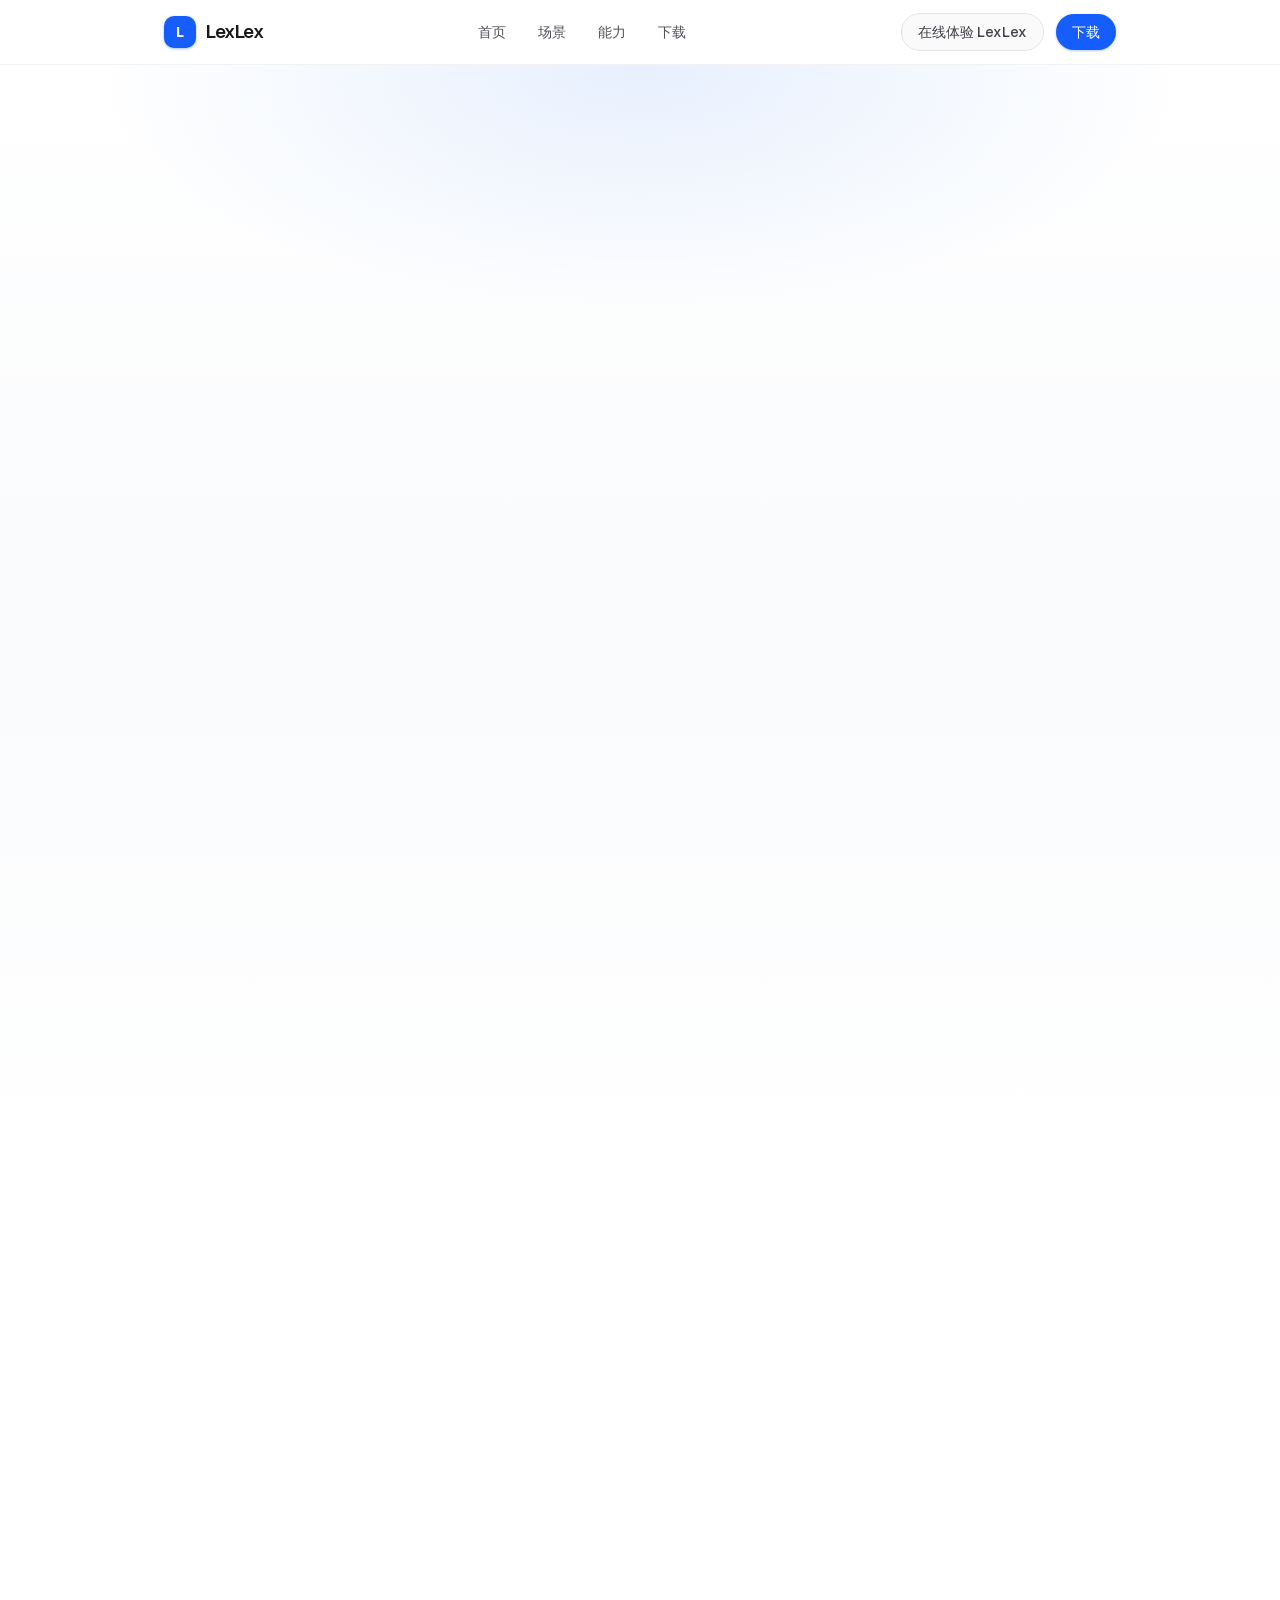
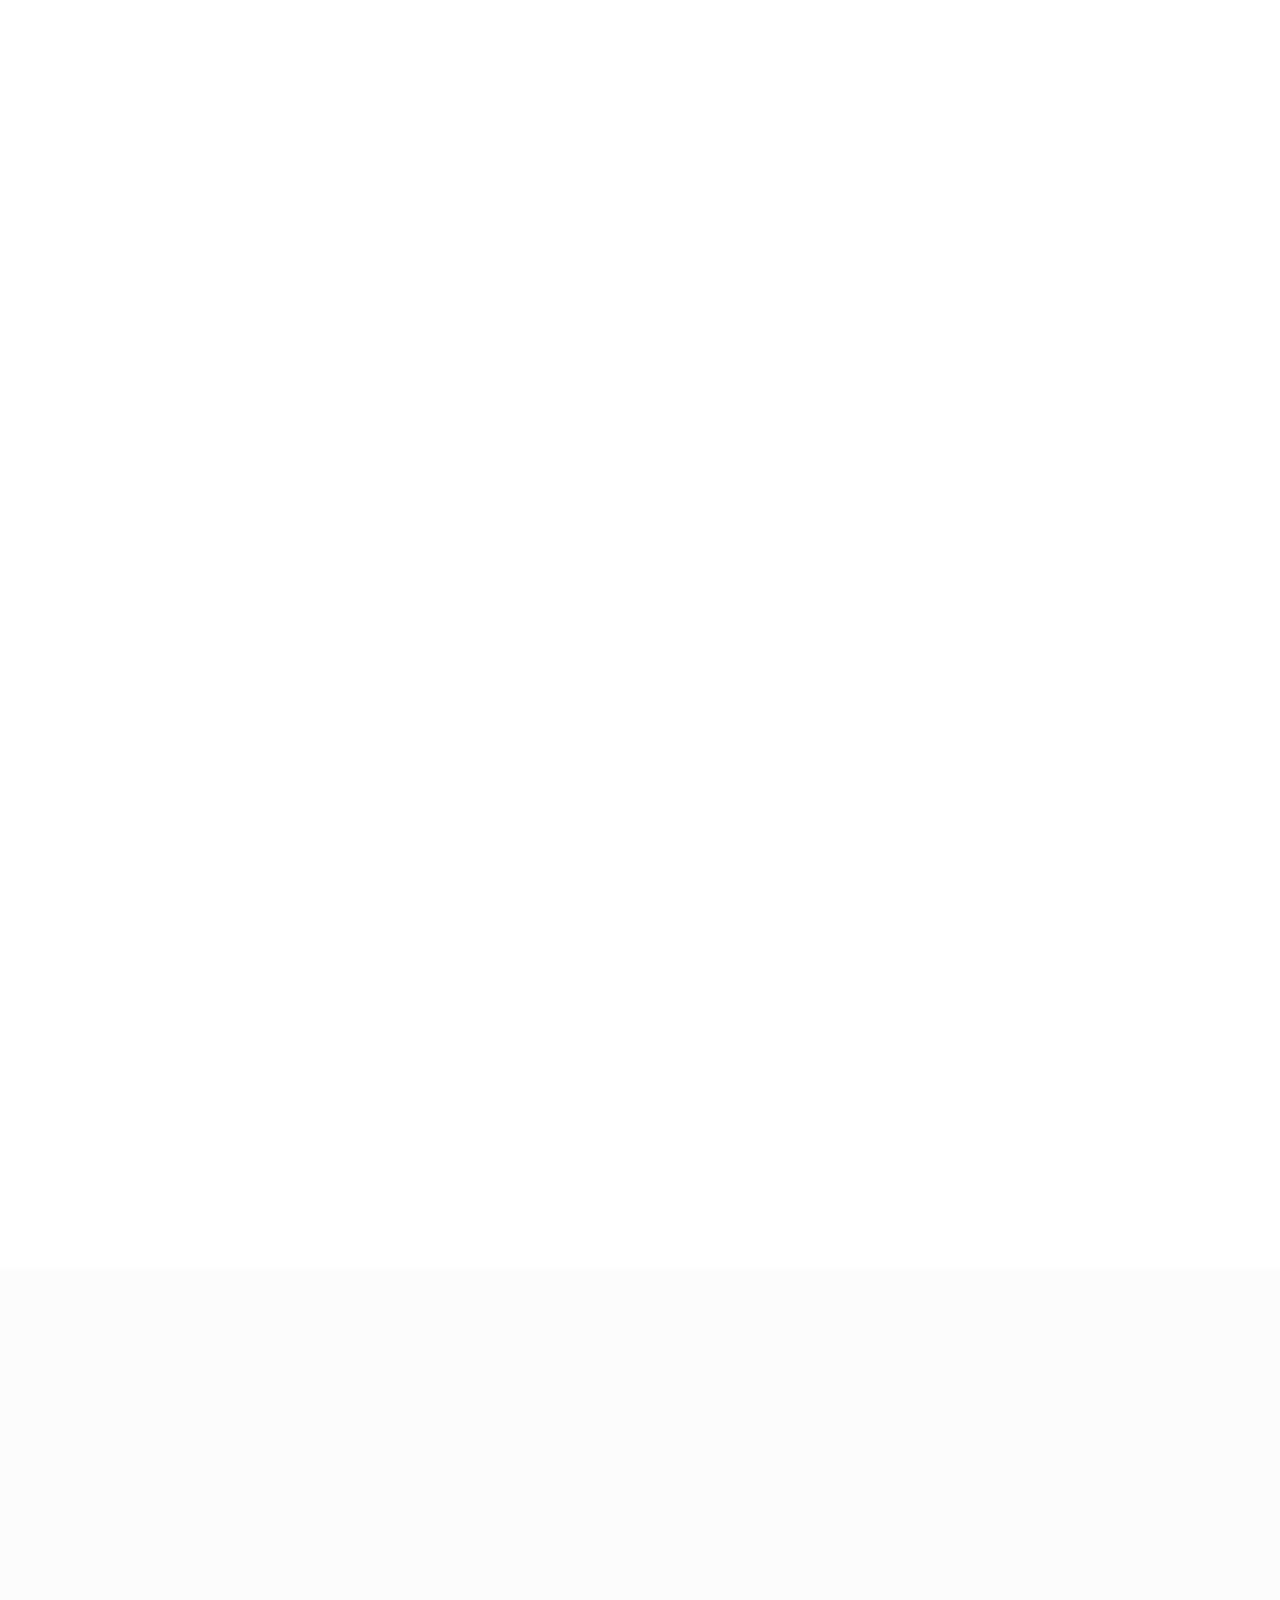
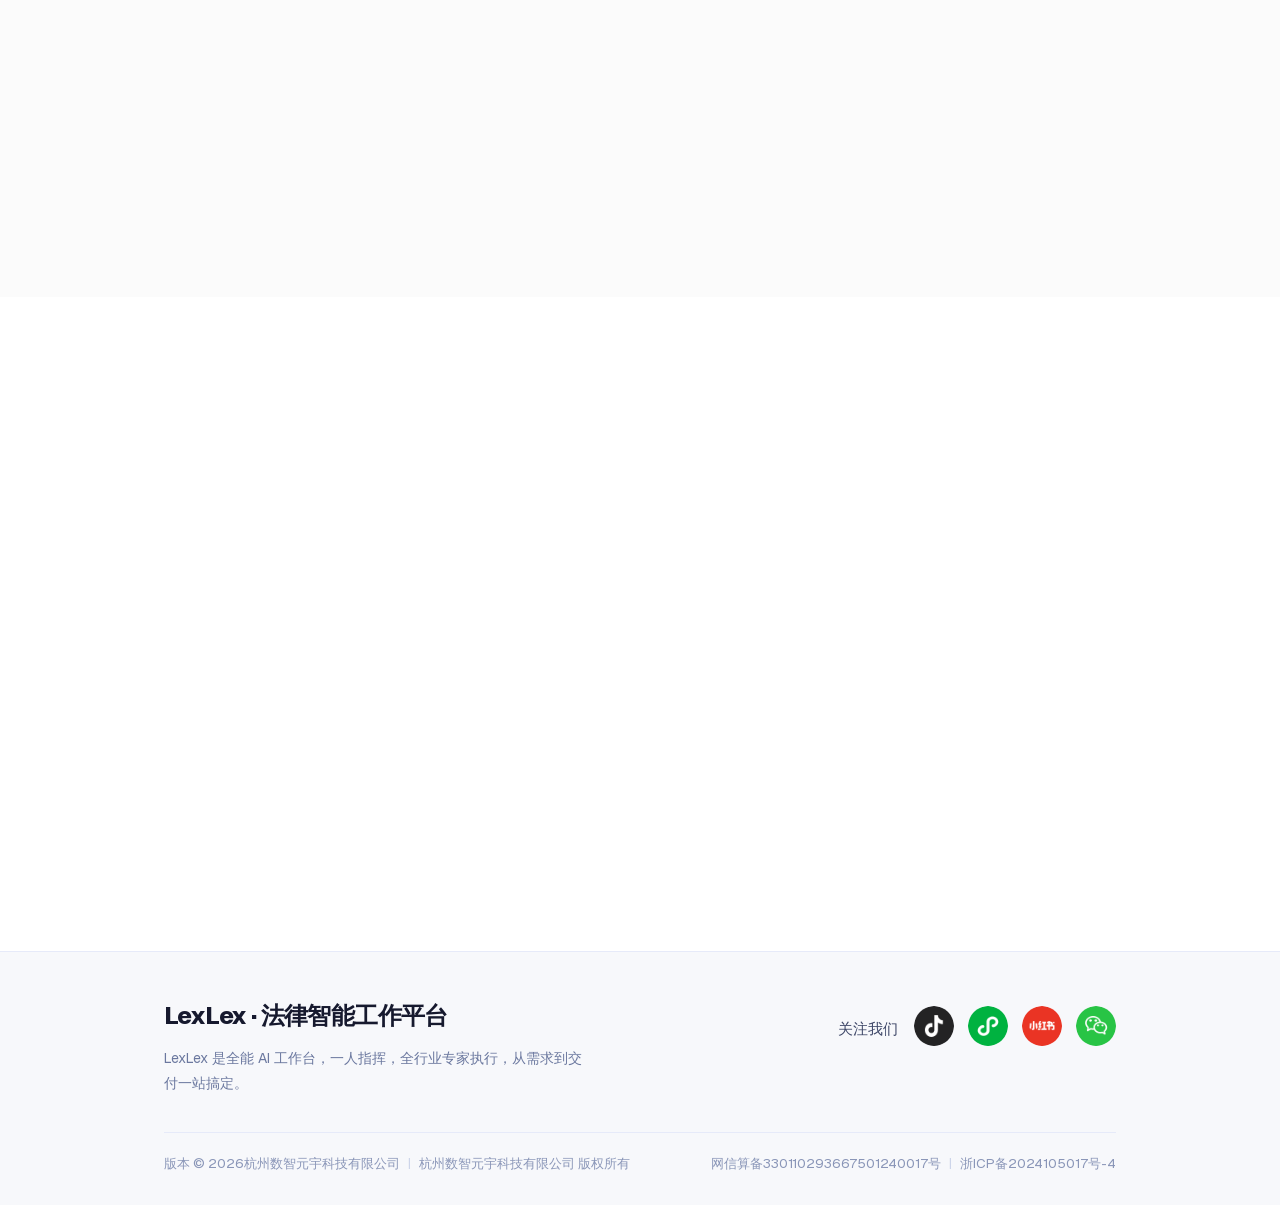
==== commit 46008e37: "Footer section light #F7F8FB 1:1 to old-site design Light background, brand heading + circular socia" ====
--- a/index.html
+++ b/index.html
@@ -1 +1 @@
-<!DOCTYPE html><html lang="zh-CN" class="T19VSG_variable _8Li5zG_variable h-full antialiased"><head><meta charSet="utf-8"/><meta name="viewport" content="width=device-width, initial-scale=1"/><link rel="preload" href="/_next/static/media/797e433ab948586e-s.p.0r6juujl39pe6.woff2" as="font" crossorigin="" type="font/woff2"/><link rel="preload" href="/_next/static/media/caa3a2e1cccd8315-s.p.0wgildi0cnwt9.woff2" as="font" crossorigin="" type="font/woff2"/><link rel="preload" as="image" href="/assets/scenes/lexlexagent.png"/><link rel="preload" href="/assets/capabilities/legal-experts.png" as="image"/><link rel="preload" href="/assets/capabilities/memory3.png" as="image"/><link rel="preload" href="/assets/capabilities/skill-center.png" as="image"/><link rel="preload" as="image" href="/assets/icons/douyin.png"/><link rel="preload" as="image" href="/assets/qr/douyin-qr.png"/><link rel="preload" as="image" href="/assets/icons/miniprogram.png"/><link rel="preload" as="image" href="/assets/qr/miniprogram-qr.png"/><link rel="preload" as="image" href="/assets/icons/xiaohongshu.png"/><link rel="preload" as="image" href="/assets/qr/xhs-qr.png"/><link rel="stylesheet" href="/_next/static/chunks/35b_0ia00tw0w.css" data-precedence="next"/><link rel="preload" as="script" fetchPriority="low" href="/_next/static/chunks/3cfn99dbrcvvp.js"/><script src="/_next/static/chunks/24oq267qibdq3.js" async=""></script><script src="/_next/static/chunks/01s_f_3qlcqtb.js" async=""></script><script src="/_next/static/chunks/turbopack-3-ry682tkyiqk.js" async=""></script><script src="/_next/static/chunks/0umf92h1sb77c.js" async=""></script><script src="/_next/static/chunks/42o0exxga9e4o.js" async=""></script><link rel="preload" as="image" href="/assets/icons/wechat.png"/><link rel="preload" as="image" href="/assets/qr/wechat-qr.png"/><title>LexLex | 数智元宇</title><meta name="description" content="LexLex是数智元宇推出的本地优先法律智能执行平台，覆盖调研、审阅、合规、自动化与团队协同。"/><meta name="keywords" content="数智元宇,LexLex,法律AI,合同智审,类案检索"/><link rel="icon" href="/favicon.ico?favicon.117ezoe8m31dk.ico" sizes="48x48" type="image/x-icon"/><link rel="icon" href="/favicon.ico"/><meta name="next-size-adjust" content=""/><script src="/_next/static/chunks/0cz1d0mv5g_q7.js" noModule=""></script></head><body class="min-h-full flex flex-col font-sans"><div hidden=""><!--$--><!--/$--></div><div id="top" class="flex min-h-full flex-col bg-white"><header class="sticky top-0 z-50 border-b border-black/5 bg-white/80 backdrop-blur-xl"><div class="mx-auto flex h-16 max-w-[1000px] items-center justify-between px-4 sm:px-6"><a href="#top" class="flex items-center gap-2.5 font-semibold tracking-tight text-zinc-900"><span class="flex h-8 w-8 items-center justify-center rounded-lg bg-blue-600 text-sm font-bold text-white shadow-sm shadow-blue-600/30">L</span><span class="text-lg">LexLex</span></a><nav class="hidden items-center gap-8 text-sm text-zinc-600 md:flex"><a href="#top" class="transition-colors hover:text-zinc-900">首页</a><a href="#scenarios" class="transition-colors hover:text-zinc-900">场景</a><a href="#capabilities" class="transition-colors hover:text-zinc-900">能力</a><a href="#download" class="transition-colors hover:text-zinc-900">下载</a></nav><div class="hidden items-center gap-3 md:flex"><a href="https://lm.metazh.cn" target="_blank" rel="noreferrer" class="rounded-full border border-zinc-200 bg-zinc-50 px-4 py-2 text-sm font-medium text-zinc-700 transition hover:bg-zinc-100">在线体验 LexLex</a><a href="#download" class="rounded-full bg-blue-600 px-4 py-2 text-sm font-medium text-white shadow-sm shadow-blue-600/25 transition hover:bg-blue-700">下载</a></div><button type="button" class="inline-flex h-10 w-10 items-center justify-center rounded-lg border border-zinc-200 md:hidden" aria-label="打开菜单"><span class="text-lg">☰</span></button></div></header><main class="flex-1"><section class="relative overflow-hidden bg-gradient-to-b from-white via-slate-50/80 to-white px-4 pb-16 pt-14 sm:px-6 sm:pb-24 sm:pt-20"><div class="pointer-events-none absolute inset-x-0 top-0 h-72 bg-[radial-gradient(ellipse_at_top,_rgba(59,130,246,0.12),_transparent_60%)]"></div><div class="relative mx-auto max-w-[1000px]"><div class="invisible"><div class="mx-auto max-w-3xl text-center"><p class="mb-4 inline-flex items-center rounded-full border border-blue-100 bg-blue-50 px-3 py-1 text-xs font-medium text-blue-700">法律智能工作平台</p><h1 class="text-4xl font-semibold tracking-tight text-zinc-900 sm:text-5xl md:text-6xl">LexLex，让法律工作<span class="bg-gradient-to-r from-blue-600 to-indigo-500 bg-clip-text text-transparent">更从容</span></h1><p class="mx-auto mt-5 max-w-2xl text-base leading-relaxed text-zinc-600 sm:text-lg">从案件检索、文书起草到合同审查，精准处理繁复工作，释放你的核心专业价值。 零门槛接入 · 行业模型微调 · 全平台桌面端 / 网页端 / 小程序。</p><div class="mt-8 flex flex-col items-center justify-center gap-3 sm:flex-row"><a href="#download" class="inline-flex items-center justify-center rounded-full bg-zinc-900 px-7 py-3.5 text-sm font-medium text-white shadow-lg shadow-zinc-900/20 transition hover:bg-zinc-800">立即下载 LexLex</a><a href="https://lm.metazh.cn" target="_blank" rel="noreferrer" class="text-sm font-medium text-blue-600 transition hover:text-blue-700">在线体验 LexLex →</a></div></div></div><div class="invisible mt-12 sm:mt-16"><div class="mx-auto max-w-5xl overflow-hidden rounded-2xl border border-zinc-200/80 bg-black shadow-2xl shadow-zinc-900/20 ring-1 ring-black/5"><div class="flex items-center gap-2 border-b border-white/10 bg-zinc-900/90 px-4 py-3"><span class="h-2.5 w-2.5 rounded-full bg-red-400"></span><span class="h-2.5 w-2.5 rounded-full bg-amber-400"></span><span class="h-2.5 w-2.5 rounded-full bg-emerald-400"></span><span class="ml-3 text-xs text-zinc-400">LexLex Desktop</span></div><video class="aspect-video w-full bg-black object-cover" autoPlay="" muted="" playsInline="" loop="" preload="metadata" poster="" aria-label="LexLex 产品演示视频"><source src="/assets/videos/pc.mp4" type="video/mp4"/></video></div></div></div></section><section id="scenarios" class="scroll-mt-20 bg-white px-4 py-20 sm:px-6 sm:py-28"><div class="mx-auto max-w-[1000px]"><div class="invisible"><div class="mx-auto max-w-2xl text-center"><h2 class="text-3xl font-semibold tracking-tight text-zinc-900 sm:text-4xl">对应法律工作者五大高频任务场景</h2><p class="mt-3 text-zinc-500">一键切换场景，一次看清 Agent 如何落地办案。</p></div></div><div class="invisible mt-10 flex justify-center"><div class="w-full max-w-4xl overflow-x-auto overflow-y-hidden pb-2 [scrollbar-width:none] [-ms-overflow-style:none] [&amp;::-webkit-scrollbar]:hidden"><div class="flex min-w-max justify-center px-1"><nav class="relative inline-flex max-w-full text-[length:var(--gn-font)] leading-[1.2] rounded-full p-[var(--gn-pad)] backdrop-blur-[20px] backdrop-saturate-[1.6] [background:var(--gn-frame)] [box-shadow:var(--gn-frame-shadow)]" style="--gn-pad:6px;--gn-gap:4px;--gn-font:14px;--gn-x:16px;--gn-y:9px;--gn-frame:rgba(240, 240, 243, 0.8);--gn-frame-edge:rgba(24, 24, 27, 0.07);--gn-frame-highlight:rgba(255, 255, 255, 0.95);--gn-frame-shadow:0 22px 44px -22px rgba(24, 24, 27, 0.3), 0 6px 16px -10px rgba(24, 24, 27, 0.16);--gn-ink:#27272a;--gn-muted:rgba(39, 39, 42, 0.62);--gn-pill:#27272a;--gn-active-ink:#ffffff"><span class="pointer-events-none absolute inset-0 rounded-[inherit] [box-shadow:inset_0_0_0_1px_var(--gn-frame-edge),inset_0_1px_0_var(--gn-frame-highlight)]"></span><div class="relative max-w-full"><canvas class="pointer-events-none absolute left-0 top-0" aria-hidden="true"></canvas><span class="pointer-events-none absolute left-0 top-0 hidden rounded-full bg-[var(--gn-pill)]" aria-hidden="true"></span><ul class="relative m-0 flex list-none flex-nowrap gap-[var(--gn-gap)] p-0"><li class="group flex" data-gooey-index="0" data-active=""><button type="button" class="inline-flex items-center gap-2 whitespace-nowrap rounded-full border-none bg-transparent px-[var(--gn-x)] py-[var(--gn-y)] [font-family:inherit] [font-size:inherit] [line-height:inherit] font-medium no-underline cursor-pointer text-[var(--gn-muted)] transition-colors duration-200 [-webkit-tap-highlight-color:transparent] group-data-[active]:text-[var(--gn-ink)] hover:text-[var(--gn-ink)] focus-visible:outline-2 focus-visible:outline-offset-2 focus-visible:outline-[var(--gn-ink)]" aria-current="page"><span>LexLex Agent</span></button></li><li class="group flex" data-gooey-index="1"><button type="button" class="inline-flex items-center gap-2 whitespace-nowrap rounded-full border-none bg-transparent px-[var(--gn-x)] py-[var(--gn-y)] [font-family:inherit] [font-size:inherit] [line-height:inherit] font-medium no-underline cursor-pointer text-[var(--gn-muted)] transition-colors duration-200 [-webkit-tap-highlight-color:transparent] group-data-[active]:text-[var(--gn-ink)] hover:text-[var(--gn-ink)] focus-visible:outline-2 focus-visible:outline-offset-2 focus-visible:outline-[var(--gn-ink)]"><span>合同智审</span></button></li><li class="group flex" data-gooey-index="2"><button type="button" class="inline-flex items-center gap-2 whitespace-nowrap rounded-full border-none bg-transparent px-[var(--gn-x)] py-[var(--gn-y)] [font-family:inherit] [font-size:inherit] [line-height:inherit] font-medium no-underline cursor-pointer text-[var(--gn-muted)] transition-colors duration-200 [-webkit-tap-highlight-color:transparent] group-data-[active]:text-[var(--gn-ink)] hover:text-[var(--gn-ink)] focus-visible:outline-2 focus-visible:outline-offset-2 focus-visible:outline-[var(--gn-ink)]"><span>类案检索</span></button></li><li class="group flex" data-gooey-index="3"><button type="button" class="inline-flex items-center gap-2 whitespace-nowrap rounded-full border-none bg-transparent px-[var(--gn-x)] py-[var(--gn-y)] [font-family:inherit] [font-size:inherit] [line-height:inherit] font-medium no-underline cursor-pointer text-[var(--gn-muted)] transition-colors duration-200 [-webkit-tap-highlight-color:transparent] group-data-[active]:text-[var(--gn-ink)] hover:text-[var(--gn-ink)] focus-visible:outline-2 focus-visible:outline-offset-2 focus-visible:outline-[var(--gn-ink)]"><span>法条检索</span></button></li><li class="group flex" data-gooey-index="4"><button type="button" class="inline-flex items-center gap-2 whitespace-nowrap rounded-full border-none bg-transparent px-[var(--gn-x)] py-[var(--gn-y)] [font-family:inherit] [font-size:inherit] [line-height:inherit] font-medium no-underline cursor-pointer text-[var(--gn-muted)] transition-colors duration-200 [-webkit-tap-highlight-color:transparent] group-data-[active]:text-[var(--gn-ink)] hover:text-[var(--gn-ink)] focus-visible:outline-2 focus-visible:outline-offset-2 focus-visible:outline-[var(--gn-ink)]"><span>文书/合同起草</span></button></li></ul><ul class="m-0 flex list-none flex-nowrap gap-[var(--gn-gap)] p-0 pointer-events-none invisible absolute inset-0 text-[var(--gn-active-ink)] [clip-path:inset(100%)]" aria-hidden="true"><li class="flex"><span class="inline-flex items-center gap-2 whitespace-nowrap rounded-full border-none bg-transparent px-[var(--gn-x)] py-[var(--gn-y)] [font-family:inherit] [font-size:inherit] [line-height:inherit] font-medium no-underline text-inherit"><span>LexLex Agent</span></span></li><li class="flex"><span class="inline-flex items-center gap-2 whitespace-nowrap rounded-full border-none bg-transparent px-[var(--gn-x)] py-[var(--gn-y)] [font-family:inherit] [font-size:inherit] [line-height:inherit] font-medium no-underline text-inherit"><span>合同智审</span></span></li><li class="flex"><span class="inline-flex items-center gap-2 whitespace-nowrap rounded-full border-none bg-transparent px-[var(--gn-x)] py-[var(--gn-y)] [font-family:inherit] [font-size:inherit] [line-height:inherit] font-medium no-underline text-inherit"><span>类案检索</span></span></li><li class="flex"><span class="inline-flex items-center gap-2 whitespace-nowrap rounded-full border-none bg-transparent px-[var(--gn-x)] py-[var(--gn-y)] [font-family:inherit] [font-size:inherit] [line-height:inherit] font-medium no-underline text-inherit"><span>法条检索</span></span></li><li class="flex"><span class="inline-flex items-center gap-2 whitespace-nowrap rounded-full border-none bg-transparent px-[var(--gn-x)] py-[var(--gn-y)] [font-family:inherit] [font-size:inherit] [line-height:inherit] font-medium no-underline text-inherit"><span>文书/合同起草</span></span></li></ul></div></nav></div></div></div><div class="invisible mt-8"><div class="overflow-hidden rounded-3xl border border-zinc-200/80 bg-gradient-to-br from-zinc-50 to-slate-100/80 p-6 shadow-sm sm:p-10"><div class="grid items-center gap-8 lg:grid-cols-2"><div><div class="mb-4 flex h-12 w-12 items-center justify-center rounded-2xl bg-white shadow-sm ring-1 ring-zinc-100"><img src="/assets/scenes/lexlexagent.png" alt="" class="h-7 w-7 object-contain"/></div><h3 class="text-2xl font-semibold text-zinc-900">LexLex Agent 你的 AI 助理律师</h3><p class="mt-4 text-base leading-relaxed text-zinc-600">支持以自然语言完成任务拆解、检索调用和结果归纳，作为律师日常办案的统一协作入口。</p><ul class="mt-6 flex flex-wrap gap-2"><li class="rounded-full border border-zinc-200 bg-white px-3 py-1.5 text-xs font-medium text-zinc-700">自然语言派单</li><li class="rounded-full border border-zinc-200 bg-white px-3 py-1.5 text-xs font-medium text-zinc-700">工具自动调用</li><li class="rounded-full border border-zinc-200 bg-white px-3 py-1.5 text-xs font-medium text-zinc-700">结果结构化归纳</li></ul><a href="https://lm.metazh.cn" target="_blank" rel="noreferrer" class="mt-8 inline-flex items-center text-sm font-medium text-blue-600 hover:text-blue-700">前往 LexLex 平台 ↗</a></div><div class="relative overflow-hidden rounded-2xl border border-white/80 bg-black shadow-lg shadow-zinc-900/10"><video class="aspect-video w-full object-cover" autoPlay="" muted="" playsInline="" loop="" preload="metadata" aria-label="LexLex Agent 场景演示"><source src="/assets/videos/legalagent.mp4" type="video/mp4"/></video></div></div></div></div></div></section><section id="capabilities" class="scroll-mt-20 bg-white px-4 py-24 sm:px-6 sm:py-32"><div class="mx-auto max-w-[1000px]"><div class="invisible"><div class="mx-auto max-w-2xl text-center"><h2 class="text-[28px] font-bold tracking-tight text-black sm:text-[36px] sm:leading-tight">释放法律智能体新潜能</h2><p class="mt-3 text-[15px] leading-relaxed text-[#8A8A8A] sm:text-base">简单专注，只为用户提供真正需要的功能</p></div></div><div class="mt-16 flex flex-col gap-16 sm:mt-20 sm:gap-24 lg:gap-28"><div class="invisible"><div class="flex flex-col items-center gap-8 lg:gap-14 lg:flex-row"><div class="w-full max-w-md shrink-0 lg:max-w-[340px] xl:max-w-[380px] lg:text-left"><h3 class="text-[22px] font-bold tracking-tight text-black sm:text-[26px]">多智能体专家协同</h3><p class="mt-4 text-[14px] leading-[1.85] text-[#8A8A8A] sm:text-[15px]">刑事、合同、知产等多领域法律专家智能体协同办案，覆盖检索、分析、论证到文书交付全流程。</p></div><div class="w-full flex-1"><div class="overflow-hidden rounded-[24px] bg-[#F4F5F7] sm:rounded-[28px]"><img src="/assets/capabilities/legal-experts.png" alt="多智能体专家协同示意" class="aspect-[16/10] w-full object-contain p-2 sm:p-3 md:p-4"/></div></div></div></div><div class="invisible"><div class="flex flex-col items-center gap-8 lg:gap-14 lg:flex-row-reverse"><div class="w-full max-w-md shrink-0 lg:max-w-[340px] xl:max-w-[380px] lg:text-left"><h3 class="text-[22px] font-bold tracking-tight text-black sm:text-[26px]">记忆与规则</h3><p class="mt-4 text-[14px] leading-[1.85] text-[#8A8A8A] sm:text-[15px]">先进的上下文引擎结合了深度分析与自适应记忆功能，能够提供更智能的 AI，学习你的经验，以你期望的方式工作。</p></div><div class="w-full flex-1"><div class="overflow-hidden rounded-[24px] bg-[#F4F5F7] sm:rounded-[28px]"><img src="/assets/capabilities/memory3.png" alt="记忆与规则示意" class="aspect-[16/10] w-full object-contain p-2 sm:p-3 md:p-4"/></div></div></div></div><div class="invisible"><div class="flex flex-col items-center gap-8 lg:gap-14 lg:flex-row"><div class="w-full max-w-md shrink-0 lg:max-w-[340px] xl:max-w-[380px] lg:text-left"><h3 class="text-[22px] font-bold tracking-tight text-black sm:text-[26px]">技能与插件</h3><p class="mt-4 text-[14px] leading-[1.85] text-[#8A8A8A] sm:text-[15px]">接入多样化生态工具，按需配置技能与插件，灵活拓展法律检索、文书处理等应用场景，让 AI 更好地融入日常法律工作。</p></div><div class="w-full flex-1"><div class="overflow-hidden rounded-[24px] bg-[#F4F5F7] sm:rounded-[28px]"><img src="/assets/capabilities/skill-center.png" alt="技能与插件示意" class="aspect-[16/10] w-full object-contain p-2 sm:p-3 md:p-4"/></div></div></div></div></div></div></section><section id="voices" class="scroll-mt-20 overflow-hidden bg-white px-4 py-20 sm:px-6 sm:py-28"><div class="mx-auto max-w-[1000px]"><div class="invisible"><div class="mx-auto max-w-2xl text-center"><h2 class="text-3xl font-semibold tracking-tight text-zinc-900 sm:text-4xl">真实用户声音</h2><p class="mt-3 text-zinc-500">与众多律师 / 法务一起探索智能体办案</p></div></div><div class="invisible mt-10"><div class="relative mx-auto h-[420px] w-full max-w-5xl sm:h-[480px]"><div class="pointer-events-none absolute inset-x-0 top-0 z-10 h-16 bg-gradient-to-b from-white to-transparent"></div><div class="pointer-events-none absolute inset-x-0 bottom-0 z-10 h-16 bg-gradient-to-t from-white to-transparent"></div><div class="relative h-full w-full overflow-hidden rounded-3xl" style="--dw-tile-w:240px;--dw-tile-h:200px;--dw-gap:16px;--dw-radius:18px;--dw-lift:48px;--dw-dim:0.92;--dw-gray:0;--dw-overlay:#ffffff;--dw-edge:44.99999999999999%;perspective:1200px;perspective-origin:50% 50%;-webkit-mask-image:radial-gradient(ellipse 78% 82% at 50% 46%, #000 var(--dw-edge), transparent 100%), linear-gradient(to top, #000 var(--dw-edge), transparent 100%);mask-image:radial-gradient(ellipse 78% 82% at 50% 46%, #000 var(--dw-edge), transparent 100%), linear-gradient(to top, #000 var(--dw-edge), transparent 100%);-webkit-mask-composite:source-in;mask-composite:intersect" role="group" aria-label="Drifting wall of tiles"><div class="absolute left-1/2 top-1/2 flex cursor-pointer flex-row [transform-style:preserve-3d] [transform-origin:50%_50%] will-change-transform"><div class="relative w-[calc(var(--dw-tile-w)+var(--dw-gap))] [transform-style:preserve-3d]"><div class="flex flex-col [transform-style:preserve-3d] will-change-transform"><div tabindex="0" role="button" aria-label="张建勇" class="group/tile relative block flex-none cursor-pointer outline-none w-full h-[calc(var(--dw-tile-h)+var(--dw-gap))] [transform-style:preserve-3d]" data-tile-id="0-0-0" data-col="0"><span class="pointer-events-none absolute inset-[calc(var(--dw-gap)/2)] flex h-auto overflow-hidden bg-white text-left rounded-[var(--dw-radius)] opacity-[var(--dw-dim)] [transform:translateZ(0)] transition-[transform,opacity,box-shadow] duration-[420ms] ease-[cubic-bezier(0.22,1,0.36,1)] group-[.is-active]/tile:opacity-100 group-[.is-active]/tile:[transform:translateZ(var(--dw-lift))] group-[.is-active]/tile:shadow-[0_24px_60px_-18px_rgba(0,0,0,0.35)] group-focus-visible/tile:opacity-100 group-focus-visible/tile:[transform:translateZ(var(--dw-lift))] group-focus-visible/tile:shadow-[0_24px_60px_-18px_rgba(0,0,0,0.35),0_0_0_2px_rgba(37,99,235,0.35)]"><div class="flex h-full w-full flex-col justify-between p-4 sm:p-5"><p class="text-[13px] leading-relaxed text-zinc-500 line-clamp-5">我所的 AI 助理终于能跟着办案节奏走了。类案检索和文书起草串在一条对话里，省掉了很多来回切换。</p><div class="mt-4 flex items-center gap-3 border-t border-zinc-100 pt-3"><span class="flex h-9 w-9 shrink-0 items-center justify-center rounded-full text-sm font-semibold text-white" style="background-color:#3B82F6">张</span><div class="min-w-0"><p class="truncate text-sm font-semibold text-zinc-800">张建勇</p><p class="truncate text-xs text-zinc-400">知识产权律师</p></div></div></div></span></div><div tabindex="0" role="button" aria-label="赵明哲" class="group/tile relative block flex-none cursor-pointer outline-none w-full h-[calc(var(--dw-tile-h)+var(--dw-gap))] [transform-style:preserve-3d]" data-tile-id="0-0-1" data-col="0"><span class="pointer-events-none absolute inset-[calc(var(--dw-gap)/2)] flex h-auto overflow-hidden bg-white text-left rounded-[var(--dw-radius)] opacity-[var(--dw-dim)] [transform:translateZ(0)] transition-[transform,opacity,box-shadow] duration-[420ms] ease-[cubic-bezier(0.22,1,0.36,1)] group-[.is-active]/tile:opacity-100 group-[.is-active]/tile:[transform:translateZ(var(--dw-lift))] group-[.is-active]/tile:shadow-[0_24px_60px_-18px_rgba(0,0,0,0.35)] group-focus-visible/tile:opacity-100 group-focus-visible/tile:[transform:translateZ(var(--dw-lift))] group-focus-visible/tile:shadow-[0_24px_60px_-18px_rgba(0,0,0,0.35),0_0_0_2px_rgba(37,99,235,0.35)]"><div class="flex h-full w-full flex-col justify-between p-4 sm:p-5"><p class="text-[13px] leading-relaxed text-zinc-500 line-clamp-5">记忆与规则功能把所内模板和偏好沉淀下来了，写出来的文书越来越接近我们自己的风格。</p><div class="mt-4 flex items-center gap-3 border-t border-zinc-100 pt-3"><span class="flex h-9 w-9 shrink-0 items-center justify-center rounded-full text-sm font-semibold text-white" style="background-color:#2563EB">赵</span><div class="min-w-0"><p class="truncate text-sm font-semibold text-zinc-800">赵明哲</p><p class="truncate text-xs text-zinc-400">合规顾问</p></div></div></div></span></div><div tabindex="0" role="button" aria-label="马俊杰" class="group/tile relative block flex-none cursor-pointer outline-none w-full h-[calc(var(--dw-tile-h)+var(--dw-gap))] [transform-style:preserve-3d]" data-tile-id="0-0-2" data-col="0"><span class="pointer-events-none absolute inset-[calc(var(--dw-gap)/2)] flex h-auto overflow-hidden bg-white text-left rounded-[var(--dw-radius)] opacity-[var(--dw-dim)] [transform:translateZ(0)] transition-[transform,opacity,box-shadow] duration-[420ms] ease-[cubic-bezier(0.22,1,0.36,1)] group-[.is-active]/tile:opacity-100 group-[.is-active]/tile:[transform:translateZ(var(--dw-lift))] group-[.is-active]/tile:shadow-[0_24px_60px_-18px_rgba(0,0,0,0.35)] group-focus-visible/tile:opacity-100 group-focus-visible/tile:[transform:translateZ(var(--dw-lift))] group-focus-visible/tile:shadow-[0_24px_60px_-18px_rgba(0,0,0,0.35),0_0_0_2px_rgba(37,99,235,0.35)]"><div class="flex h-full w-full flex-col justify-between p-4 sm:p-5"><p class="text-[13px] leading-relaxed text-zinc-500 line-clamp-5">插件扩展让我们接入了内部知识库，敏感信息不出所，又能享受 AI 提效。</p><div class="mt-4 flex items-center gap-3 border-t border-zinc-100 pt-3"><span class="flex h-9 w-9 shrink-0 items-center justify-center rounded-full text-sm font-semibold text-white" style="background-color:#7C3AED">马</span><div class="min-w-0"><p class="truncate text-sm font-semibold text-zinc-800">马俊杰</p><p class="truncate text-xs text-zinc-400">律所 IT 负责人</p></div></div></div></span></div><div tabindex="0" role="button" aria-label="张建勇" class="group/tile relative block flex-none cursor-pointer outline-none w-full h-[calc(var(--dw-tile-h)+var(--dw-gap))] [transform-style:preserve-3d]" data-tile-id="0-1-0" data-col="0"><span class="pointer-events-none absolute inset-[calc(var(--dw-gap)/2)] flex h-auto overflow-hidden bg-white text-left rounded-[var(--dw-radius)] opacity-[var(--dw-dim)] [transform:translateZ(0)] transition-[transform,opacity,box-shadow] duration-[420ms] ease-[cubic-bezier(0.22,1,0.36,1)] group-[.is-active]/tile:opacity-100 group-[.is-active]/tile:[transform:translateZ(var(--dw-lift))] group-[.is-active]/tile:shadow-[0_24px_60px_-18px_rgba(0,0,0,0.35)] group-focus-visible/tile:opacity-100 group-focus-visible/tile:[transform:translateZ(var(--dw-lift))] group-focus-visible/tile:shadow-[0_24px_60px_-18px_rgba(0,0,0,0.35),0_0_0_2px_rgba(37,99,235,0.35)]"><div class="flex h-full w-full flex-col justify-between p-4 sm:p-5"><p class="text-[13px] leading-relaxed text-zinc-500 line-clamp-5">我所的 AI 助理终于能跟着办案节奏走了。类案检索和文书起草串在一条对话里，省掉了很多来回切换。</p><div class="mt-4 flex items-center gap-3 border-t border-zinc-100 pt-3"><span class="flex h-9 w-9 shrink-0 items-center justify-center rounded-full text-sm font-semibold text-white" style="background-color:#3B82F6">张</span><div class="min-w-0"><p class="truncate text-sm font-semibold text-zinc-800">张建勇</p><p class="truncate text-xs text-zinc-400">知识产权律师</p></div></div></div></span></div><div tabindex="0" role="button" aria-label="赵明哲" class="group/tile relative block flex-none cursor-pointer outline-none w-full h-[calc(var(--dw-tile-h)+var(--dw-gap))] [transform-style:preserve-3d]" data-tile-id="0-1-1" data-col="0"><span class="pointer-events-none absolute inset-[calc(var(--dw-gap)/2)] flex h-auto overflow-hidden bg-white text-left rounded-[var(--dw-radius)] opacity-[var(--dw-dim)] [transform:translateZ(0)] transition-[transform,opacity,box-shadow] duration-[420ms] ease-[cubic-bezier(0.22,1,0.36,1)] group-[.is-active]/tile:opacity-100 group-[.is-active]/tile:[transform:translateZ(var(--dw-lift))] group-[.is-active]/tile:shadow-[0_24px_60px_-18px_rgba(0,0,0,0.35)] group-focus-visible/tile:opacity-100 group-focus-visible/tile:[transform:translateZ(var(--dw-lift))] group-focus-visible/tile:shadow-[0_24px_60px_-18px_rgba(0,0,0,0.35),0_0_0_2px_rgba(37,99,235,0.35)]"><div class="flex h-full w-full flex-col justify-between p-4 sm:p-5"><p class="text-[13px] leading-relaxed text-zinc-500 line-clamp-5">记忆与规则功能把所内模板和偏好沉淀下来了，写出来的文书越来越接近我们自己的风格。</p><div class="mt-4 flex items-center gap-3 border-t border-zinc-100 pt-3"><span class="flex h-9 w-9 shrink-0 items-center justify-center rounded-full text-sm font-semibold text-white" style="background-color:#2563EB">赵</span><div class="min-w-0"><p class="truncate text-sm font-semibold text-zinc-800">赵明哲</p><p class="truncate text-xs text-zinc-400">合规顾问</p></div></div></div></span></div><div tabindex="0" role="button" aria-label="马俊杰" class="group/tile relative block flex-none cursor-pointer outline-none w-full h-[calc(var(--dw-tile-h)+var(--dw-gap))] [transform-style:preserve-3d]" data-tile-id="0-1-2" data-col="0"><span class="pointer-events-none absolute inset-[calc(var(--dw-gap)/2)] flex h-auto overflow-hidden bg-white text-left rounded-[var(--dw-radius)] opacity-[var(--dw-dim)] [transform:translateZ(0)] transition-[transform,opacity,box-shadow] duration-[420ms] ease-[cubic-bezier(0.22,1,0.36,1)] group-[.is-active]/tile:opacity-100 group-[.is-active]/tile:[transform:translateZ(var(--dw-lift))] group-[.is-active]/tile:shadow-[0_24px_60px_-18px_rgba(0,0,0,0.35)] group-focus-visible/tile:opacity-100 group-focus-visible/tile:[transform:translateZ(var(--dw-lift))] group-focus-visible/tile:shadow-[0_24px_60px_-18px_rgba(0,0,0,0.35),0_0_0_2px_rgba(37,99,235,0.35)]"><div class="flex h-full w-full flex-col justify-between p-4 sm:p-5"><p class="text-[13px] leading-relaxed text-zinc-500 line-clamp-5">插件扩展让我们接入了内部知识库，敏感信息不出所，又能享受 AI 提效。</p><div class="mt-4 flex items-center gap-3 border-t border-zinc-100 pt-3"><span class="flex h-9 w-9 shrink-0 items-center justify-center rounded-full text-sm font-semibold text-white" style="background-color:#7C3AED">马</span><div class="min-w-0"><p class="truncate text-sm font-semibold text-zinc-800">马俊杰</p><p class="truncate text-xs text-zinc-400">律所 IT 负责人</p></div></div></div></span></div><div tabindex="0" role="button" aria-label="张建勇" class="group/tile relative block flex-none cursor-pointer outline-none w-full h-[calc(var(--dw-tile-h)+var(--dw-gap))] [transform-style:preserve-3d]" data-tile-id="0-2-0" data-col="0"><span class="pointer-events-none absolute inset-[calc(var(--dw-gap)/2)] flex h-auto overflow-hidden bg-white text-left rounded-[var(--dw-radius)] opacity-[var(--dw-dim)] [transform:translateZ(0)] transition-[transform,opacity,box-shadow] duration-[420ms] ease-[cubic-bezier(0.22,1,0.36,1)] group-[.is-active]/tile:opacity-100 group-[.is-active]/tile:[transform:translateZ(var(--dw-lift))] group-[.is-active]/tile:shadow-[0_24px_60px_-18px_rgba(0,0,0,0.35)] group-focus-visible/tile:opacity-100 group-focus-visible/tile:[transform:translateZ(var(--dw-lift))] group-focus-visible/tile:shadow-[0_24px_60px_-18px_rgba(0,0,0,0.35),0_0_0_2px_rgba(37,99,235,0.35)]"><div class="flex h-full w-full flex-col justify-between p-4 sm:p-5"><p class="text-[13px] leading-relaxed text-zinc-500 line-clamp-5">我所的 AI 助理终于能跟着办案节奏走了。类案检索和文书起草串在一条对话里，省掉了很多来回切换。</p><div class="mt-4 flex items-center gap-3 border-t border-zinc-100 pt-3"><span class="flex h-9 w-9 shrink-0 items-center justify-center rounded-full text-sm font-semibold text-white" style="background-color:#3B82F6">张</span><div class="min-w-0"><p class="truncate text-sm font-semibold text-zinc-800">张建勇</p><p class="truncate text-xs text-zinc-400">知识产权律师</p></div></div></div></span></div><div tabindex="0" role="button" aria-label="赵明哲" class="group/tile relative block flex-none cursor-pointer outline-none w-full h-[calc(var(--dw-tile-h)+var(--dw-gap))] [transform-style:preserve-3d]" data-tile-id="0-2-1" data-col="0"><span class="pointer-events-none absolute inset-[calc(var(--dw-gap)/2)] flex h-auto overflow-hidden bg-white text-left rounded-[var(--dw-radius)] opacity-[var(--dw-dim)] [transform:translateZ(0)] transition-[transform,opacity,box-shadow] duration-[420ms] ease-[cubic-bezier(0.22,1,0.36,1)] group-[.is-active]/tile:opacity-100 group-[.is-active]/tile:[transform:translateZ(var(--dw-lift))] group-[.is-active]/tile:shadow-[0_24px_60px_-18px_rgba(0,0,0,0.35)] group-focus-visible/tile:opacity-100 group-focus-visible/tile:[transform:translateZ(var(--dw-lift))] group-focus-visible/tile:shadow-[0_24px_60px_-18px_rgba(0,0,0,0.35),0_0_0_2px_rgba(37,99,235,0.35)]"><div class="flex h-full w-full flex-col justify-between p-4 sm:p-5"><p class="text-[13px] leading-relaxed text-zinc-500 line-clamp-5">记忆与规则功能把所内模板和偏好沉淀下来了，写出来的文书越来越接近我们自己的风格。</p><div class="mt-4 flex items-center gap-3 border-t border-zinc-100 pt-3"><span class="flex h-9 w-9 shrink-0 items-center justify-center rounded-full text-sm font-semibold text-white" style="background-color:#2563EB">赵</span><div class="min-w-0"><p class="truncate text-sm font-semibold text-zinc-800">赵明哲</p><p class="truncate text-xs text-zinc-400">合规顾问</p></div></div></div></span></div><div tabindex="0" role="button" aria-label="马俊杰" class="group/tile relative block flex-none cursor-pointer outline-none w-full h-[calc(var(--dw-tile-h)+var(--dw-gap))] [transform-style:preserve-3d]" data-tile-id="0-2-2" data-col="0"><span class="pointer-events-none absolute inset-[calc(var(--dw-gap)/2)] flex h-auto overflow-hidden bg-white text-left rounded-[var(--dw-radius)] opacity-[var(--dw-dim)] [transform:translateZ(0)] transition-[transform,opacity,box-shadow] duration-[420ms] ease-[cubic-bezier(0.22,1,0.36,1)] group-[.is-active]/tile:opacity-100 group-[.is-active]/tile:[transform:translateZ(var(--dw-lift))] group-[.is-active]/tile:shadow-[0_24px_60px_-18px_rgba(0,0,0,0.35)] group-focus-visible/tile:opacity-100 group-focus-visible/tile:[transform:translateZ(var(--dw-lift))] group-focus-visible/tile:shadow-[0_24px_60px_-18px_rgba(0,0,0,0.35),0_0_0_2px_rgba(37,99,235,0.35)]"><div class="flex h-full w-full flex-col justify-between p-4 sm:p-5"><p class="text-[13px] leading-relaxed text-zinc-500 line-clamp-5">插件扩展让我们接入了内部知识库，敏感信息不出所，又能享受 AI 提效。</p><div class="mt-4 flex items-center gap-3 border-t border-zinc-100 pt-3"><span class="flex h-9 w-9 shrink-0 items-center justify-center rounded-full text-sm font-semibold text-white" style="background-color:#7C3AED">马</span><div class="min-w-0"><p class="truncate text-sm font-semibold text-zinc-800">马俊杰</p><p class="truncate text-xs text-zinc-400">律所 IT 负责人</p></div></div></div></span></div></div></div><div class="relative w-[calc(var(--dw-tile-w)+var(--dw-gap))] [transform-style:preserve-3d]"><div class="flex flex-col [transform-style:preserve-3d] will-change-transform"><div tabindex="0" role="button" aria-label="李婉清" class="group/tile relative block flex-none cursor-pointer outline-none w-full h-[calc(var(--dw-tile-h)+var(--dw-gap))] [transform-style:preserve-3d]" data-tile-id="1-0-0" data-col="1"><span class="pointer-events-none absolute inset-[calc(var(--dw-gap)/2)] flex h-auto overflow-hidden bg-white text-left rounded-[var(--dw-radius)] opacity-[var(--dw-dim)] [transform:translateZ(0)] transition-[transform,opacity,box-shadow] duration-[420ms] ease-[cubic-bezier(0.22,1,0.36,1)] group-[.is-active]/tile:opacity-100 group-[.is-active]/tile:[transform:translateZ(var(--dw-lift))] group-[.is-active]/tile:shadow-[0_24px_60px_-18px_rgba(0,0,0,0.35)] group-focus-visible/tile:opacity-100 group-focus-visible/tile:[transform:translateZ(var(--dw-lift))] group-focus-visible/tile:shadow-[0_24px_60px_-18px_rgba(0,0,0,0.35),0_0_0_2px_rgba(37,99,235,0.35)]"><div class="flex h-full w-full flex-col justify-between p-4 sm:p-5"><p class="text-[13px] leading-relaxed text-zinc-500 line-clamp-5">合同智审把风险点标得很清楚，团队新人也能快速上手。以前要花半天的初审，现在半小时就能出一版意见。</p><div class="mt-4 flex items-center gap-3 border-t border-zinc-100 pt-3"><span class="flex h-9 w-9 shrink-0 items-center justify-center rounded-full text-sm font-semibold text-white" style="background-color:#6366F1">李</span><div class="min-w-0"><p class="truncate text-sm font-semibold text-zinc-800">李婉清</p><p class="truncate text-xs text-zinc-400">公司法务总监</p></div></div></div></span></div><div tabindex="0" role="button" aria-label="周可欣" class="group/tile relative block flex-none cursor-pointer outline-none w-full h-[calc(var(--dw-tile-h)+var(--dw-gap))] [transform-style:preserve-3d]" data-tile-id="1-0-1" data-col="1"><span class="pointer-events-none absolute inset-[calc(var(--dw-gap)/2)] flex h-auto overflow-hidden bg-white text-left rounded-[var(--dw-radius)] opacity-[var(--dw-dim)] [transform:translateZ(0)] transition-[transform,opacity,box-shadow] duration-[420ms] ease-[cubic-bezier(0.22,1,0.36,1)] group-[.is-active]/tile:opacity-100 group-[.is-active]/tile:[transform:translateZ(var(--dw-lift))] group-[.is-active]/tile:shadow-[0_24px_60px_-18px_rgba(0,0,0,0.35)] group-focus-visible/tile:opacity-100 group-focus-visible/tile:[transform:translateZ(var(--dw-lift))] group-focus-visible/tile:shadow-[0_24px_60px_-18px_rgba(0,0,0,0.35),0_0_0_2px_rgba(37,99,235,0.35)]"><div class="flex h-full w-full flex-col justify-between p-4 sm:p-5"><p class="text-[13px] leading-relaxed text-zinc-500 line-clamp-5">从桌面端到网页端切换很顺畅，外出开庭前用手机也能继续改意见书，工作流终于打通了。</p><div class="mt-4 flex items-center gap-3 border-t border-zinc-100 pt-3"><span class="flex h-9 w-9 shrink-0 items-center justify-center rounded-full text-sm font-semibold text-white" style="background-color:#0284C7">周</span><div class="min-w-0"><p class="truncate text-sm font-semibold text-zinc-800">周可欣</p><p class="truncate text-xs text-zinc-400">劳动法律师</p></div></div></div></span></div><div tabindex="0" role="button" aria-label="徐子涵" class="group/tile relative block flex-none cursor-pointer outline-none w-full h-[calc(var(--dw-tile-h)+var(--dw-gap))] [transform-style:preserve-3d]" data-tile-id="1-0-2" data-col="1"><span class="pointer-events-none absolute inset-[calc(var(--dw-gap)/2)] flex h-auto overflow-hidden bg-white text-left rounded-[var(--dw-radius)] opacity-[var(--dw-dim)] [transform:translateZ(0)] transition-[transform,opacity,box-shadow] duration-[420ms] ease-[cubic-bezier(0.22,1,0.36,1)] group-[.is-active]/tile:opacity-100 group-[.is-active]/tile:[transform:translateZ(var(--dw-lift))] group-[.is-active]/tile:shadow-[0_24px_60px_-18px_rgba(0,0,0,0.35)] group-focus-visible/tile:opacity-100 group-focus-visible/tile:[transform:translateZ(var(--dw-lift))] group-focus-visible/tile:shadow-[0_24px_60px_-18px_rgba(0,0,0,0.35),0_0_0_2px_rgba(37,99,235,0.35)]"><div class="flex h-full w-full flex-col justify-between p-4 sm:p-5"><p class="text-[13px] leading-relaxed text-zinc-500 line-clamp-5">LexLex Agent 像一个随时在线的助理律师，任务拆解、检索调用、结果归纳一气呵成。</p><div class="mt-4 flex items-center gap-3 border-t border-zinc-100 pt-3"><span class="flex h-9 w-9 shrink-0 items-center justify-center rounded-full text-sm font-semibold text-white" style="background-color:#2563EB">徐</span><div class="min-w-0"><p class="truncate text-sm font-semibold text-zinc-800">徐子涵</p><p class="truncate text-xs text-zinc-400">青年律师</p></div></div></div></span></div><div tabindex="0" role="button" aria-label="李婉清" class="group/tile relative block flex-none cursor-pointer outline-none w-full h-[calc(var(--dw-tile-h)+var(--dw-gap))] [transform-style:preserve-3d]" data-tile-id="1-1-0" data-col="1"><span class="pointer-events-none absolute inset-[calc(var(--dw-gap)/2)] flex h-auto overflow-hidden bg-white text-left rounded-[var(--dw-radius)] opacity-[var(--dw-dim)] [transform:translateZ(0)] transition-[transform,opacity,box-shadow] duration-[420ms] ease-[cubic-bezier(0.22,1,0.36,1)] group-[.is-active]/tile:opacity-100 group-[.is-active]/tile:[transform:translateZ(var(--dw-lift))] group-[.is-active]/tile:shadow-[0_24px_60px_-18px_rgba(0,0,0,0.35)] group-focus-visible/tile:opacity-100 group-focus-visible/tile:[transform:translateZ(var(--dw-lift))] group-focus-visible/tile:shadow-[0_24px_60px_-18px_rgba(0,0,0,0.35),0_0_0_2px_rgba(37,99,235,0.35)]"><div class="flex h-full w-full flex-col justify-between p-4 sm:p-5"><p class="text-[13px] leading-relaxed text-zinc-500 line-clamp-5">合同智审把风险点标得很清楚，团队新人也能快速上手。以前要花半天的初审，现在半小时就能出一版意见。</p><div class="mt-4 flex items-center gap-3 border-t border-zinc-100 pt-3"><span class="flex h-9 w-9 shrink-0 items-center justify-center rounded-full text-sm font-semibold text-white" style="background-color:#6366F1">李</span><div class="min-w-0"><p class="truncate text-sm font-semibold text-zinc-800">李婉清</p><p class="truncate text-xs text-zinc-400">公司法务总监</p></div></div></div></span></div><div tabindex="0" role="button" aria-label="周可欣" class="group/tile relative block flex-none cursor-pointer outline-none w-full h-[calc(var(--dw-tile-h)+var(--dw-gap))] [transform-style:preserve-3d]" data-tile-id="1-1-1" data-col="1"><span class="pointer-events-none absolute inset-[calc(var(--dw-gap)/2)] flex h-auto overflow-hidden bg-white text-left rounded-[var(--dw-radius)] opacity-[var(--dw-dim)] [transform:translateZ(0)] transition-[transform,opacity,box-shadow] duration-[420ms] ease-[cubic-bezier(0.22,1,0.36,1)] group-[.is-active]/tile:opacity-100 group-[.is-active]/tile:[transform:translateZ(var(--dw-lift))] group-[.is-active]/tile:shadow-[0_24px_60px_-18px_rgba(0,0,0,0.35)] group-focus-visible/tile:opacity-100 group-focus-visible/tile:[transform:translateZ(var(--dw-lift))] group-focus-visible/tile:shadow-[0_24px_60px_-18px_rgba(0,0,0,0.35),0_0_0_2px_rgba(37,99,235,0.35)]"><div class="flex h-full w-full flex-col justify-between p-4 sm:p-5"><p class="text-[13px] leading-relaxed text-zinc-500 line-clamp-5">从桌面端到网页端切换很顺畅，外出开庭前用手机也能继续改意见书，工作流终于打通了。</p><div class="mt-4 flex items-center gap-3 border-t border-zinc-100 pt-3"><span class="flex h-9 w-9 shrink-0 items-center justify-center rounded-full text-sm font-semibold text-white" style="background-color:#0284C7">周</span><div class="min-w-0"><p class="truncate text-sm font-semibold text-zinc-800">周可欣</p><p class="truncate text-xs text-zinc-400">劳动法律师</p></div></div></div></span></div><div tabindex="0" role="button" aria-label="徐子涵" class="group/tile relative block flex-none cursor-pointer outline-none w-full h-[calc(var(--dw-tile-h)+var(--dw-gap))] [transform-style:preserve-3d]" data-tile-id="1-1-2" data-col="1"><span class="pointer-events-none absolute inset-[calc(var(--dw-gap)/2)] flex h-auto overflow-hidden bg-white text-left rounded-[var(--dw-radius)] opacity-[var(--dw-dim)] [transform:translateZ(0)] transition-[transform,opacity,box-shadow] duration-[420ms] ease-[cubic-bezier(0.22,1,0.36,1)] group-[.is-active]/tile:opacity-100 group-[.is-active]/tile:[transform:translateZ(var(--dw-lift))] group-[.is-active]/tile:shadow-[0_24px_60px_-18px_rgba(0,0,0,0.35)] group-focus-visible/tile:opacity-100 group-focus-visible/tile:[transform:translateZ(var(--dw-lift))] group-focus-visible/tile:shadow-[0_24px_60px_-18px_rgba(0,0,0,0.35),0_0_0_2px_rgba(37,99,235,0.35)]"><div class="flex h-full w-full flex-col justify-between p-4 sm:p-5"><p class="text-[13px] leading-relaxed text-zinc-500 line-clamp-5">LexLex Agent 像一个随时在线的助理律师，任务拆解、检索调用、结果归纳一气呵成。</p><div class="mt-4 flex items-center gap-3 border-t border-zinc-100 pt-3"><span class="flex h-9 w-9 shrink-0 items-center justify-center rounded-full text-sm font-semibold text-white" style="background-color:#2563EB">徐</span><div class="min-w-0"><p class="truncate text-sm font-semibold text-zinc-800">徐子涵</p><p class="truncate text-xs text-zinc-400">青年律师</p></div></div></div></span></div><div tabindex="0" role="button" aria-label="李婉清" class="group/tile relative block flex-none cursor-pointer outline-none w-full h-[calc(var(--dw-tile-h)+var(--dw-gap))] [transform-style:preserve-3d]" data-tile-id="1-2-0" data-col="1"><span class="pointer-events-none absolute inset-[calc(var(--dw-gap)/2)] flex h-auto overflow-hidden bg-white text-left rounded-[var(--dw-radius)] opacity-[var(--dw-dim)] [transform:translateZ(0)] transition-[transform,opacity,box-shadow] duration-[420ms] ease-[cubic-bezier(0.22,1,0.36,1)] group-[.is-active]/tile:opacity-100 group-[.is-active]/tile:[transform:translateZ(var(--dw-lift))] group-[.is-active]/tile:shadow-[0_24px_60px_-18px_rgba(0,0,0,0.35)] group-focus-visible/tile:opacity-100 group-focus-visible/tile:[transform:translateZ(var(--dw-lift))] group-focus-visible/tile:shadow-[0_24px_60px_-18px_rgba(0,0,0,0.35),0_0_0_2px_rgba(37,99,235,0.35)]"><div class="flex h-full w-full flex-col justify-between p-4 sm:p-5"><p class="text-[13px] leading-relaxed text-zinc-500 line-clamp-5">合同智审把风险点标得很清楚，团队新人也能快速上手。以前要花半天的初审，现在半小时就能出一版意见。</p><div class="mt-4 flex items-center gap-3 border-t border-zinc-100 pt-3"><span class="flex h-9 w-9 shrink-0 items-center justify-center rounded-full text-sm font-semibold text-white" style="background-color:#6366F1">李</span><div class="min-w-0"><p class="truncate text-sm font-semibold text-zinc-800">李婉清</p><p class="truncate text-xs text-zinc-400">公司法务总监</p></div></div></div></span></div><div tabindex="0" role="button" aria-label="周可欣" class="group/tile relative block flex-none cursor-pointer outline-none w-full h-[calc(var(--dw-tile-h)+var(--dw-gap))] [transform-style:preserve-3d]" data-tile-id="1-2-1" data-col="1"><span class="pointer-events-none absolute inset-[calc(var(--dw-gap)/2)] flex h-auto overflow-hidden bg-white text-left rounded-[var(--dw-radius)] opacity-[var(--dw-dim)] [transform:translateZ(0)] transition-[transform,opacity,box-shadow] duration-[420ms] ease-[cubic-bezier(0.22,1,0.36,1)] group-[.is-active]/tile:opacity-100 group-[.is-active]/tile:[transform:translateZ(var(--dw-lift))] group-[.is-active]/tile:shadow-[0_24px_60px_-18px_rgba(0,0,0,0.35)] group-focus-visible/tile:opacity-100 group-focus-visible/tile:[transform:translateZ(var(--dw-lift))] group-focus-visible/tile:shadow-[0_24px_60px_-18px_rgba(0,0,0,0.35),0_0_0_2px_rgba(37,99,235,0.35)]"><div class="flex h-full w-full flex-col justify-between p-4 sm:p-5"><p class="text-[13px] leading-relaxed text-zinc-500 line-clamp-5">从桌面端到网页端切换很顺畅，外出开庭前用手机也能继续改意见书，工作流终于打通了。</p><div class="mt-4 flex items-center gap-3 border-t border-zinc-100 pt-3"><span class="flex h-9 w-9 shrink-0 items-center justify-center rounded-full text-sm font-semibold text-white" style="background-color:#0284C7">周</span><div class="min-w-0"><p class="truncate text-sm font-semibold text-zinc-800">周可欣</p><p class="truncate text-xs text-zinc-400">劳动法律师</p></div></div></div></span></div><div tabindex="0" role="button" aria-label="徐子涵" class="group/tile relative block flex-none cursor-pointer outline-none w-full h-[calc(var(--dw-tile-h)+var(--dw-gap))] [transform-style:preserve-3d]" data-tile-id="1-2-2" data-col="1"><span class="pointer-events-none absolute inset-[calc(var(--dw-gap)/2)] flex h-auto overflow-hidden bg-white text-left rounded-[var(--dw-radius)] opacity-[var(--dw-dim)] [transform:translateZ(0)] transition-[transform,opacity,box-shadow] duration-[420ms] ease-[cubic-bezier(0.22,1,0.36,1)] group-[.is-active]/tile:opacity-100 group-[.is-active]/tile:[transform:translateZ(var(--dw-lift))] group-[.is-active]/tile:shadow-[0_24px_60px_-18px_rgba(0,0,0,0.35)] group-focus-visible/tile:opacity-100 group-focus-visible/tile:[transform:translateZ(var(--dw-lift))] group-focus-visible/tile:shadow-[0_24px_60px_-18px_rgba(0,0,0,0.35),0_0_0_2px_rgba(37,99,235,0.35)]"><div class="flex h-full w-full flex-col justify-between p-4 sm:p-5"><p class="text-[13px] leading-relaxed text-zinc-500 line-clamp-5">LexLex Agent 像一个随时在线的助理律师，任务拆解、检索调用、结果归纳一气呵成。</p><div class="mt-4 flex items-center gap-3 border-t border-zinc-100 pt-3"><span class="flex h-9 w-9 shrink-0 items-center justify-center rounded-full text-sm font-semibold text-white" style="background-color:#2563EB">徐</span><div class="min-w-0"><p class="truncate text-sm font-semibold text-zinc-800">徐子涵</p><p class="truncate text-xs text-zinc-400">青年律师</p></div></div></div></span></div></div></div><div class="relative w-[calc(var(--dw-tile-w)+var(--dw-gap))] [transform-style:preserve-3d]"><div class="flex flex-col [transform-style:preserve-3d] will-change-transform"><div tabindex="0" role="button" aria-label="陈思远" class="group/tile relative block flex-none cursor-pointer outline-none w-full h-[calc(var(--dw-tile-h)+var(--dw-gap))] [transform-style:preserve-3d]" data-tile-id="2-0-0" data-col="2"><span class="pointer-events-none absolute inset-[calc(var(--dw-gap)/2)] flex h-auto overflow-hidden bg-white text-left rounded-[var(--dw-radius)] opacity-[var(--dw-dim)] [transform:translateZ(0)] transition-[transform,opacity,box-shadow] duration-[420ms] ease-[cubic-bezier(0.22,1,0.36,1)] group-[.is-active]/tile:opacity-100 group-[.is-active]/tile:[transform:translateZ(var(--dw-lift))] group-[.is-active]/tile:shadow-[0_24px_60px_-18px_rgba(0,0,0,0.35)] group-focus-visible/tile:opacity-100 group-focus-visible/tile:[transform:translateZ(var(--dw-lift))] group-focus-visible/tile:shadow-[0_24px_60px_-18px_rgba(0,0,0,0.35),0_0_0_2px_rgba(37,99,235,0.35)]"><div class="flex h-full w-full flex-col justify-between p-4 sm:p-5"><p class="text-[13px] leading-relaxed text-zinc-500 line-clamp-5">法条检索不再是关键词碰运气。自然语言提问就能定位到条款，还附带适用场景说明，真的很省心。</p><div class="mt-4 flex items-center gap-3 border-t border-zinc-100 pt-3"><span class="flex h-9 w-9 shrink-0 items-center justify-center rounded-full text-sm font-semibold text-white" style="background-color:#0EA5E9">陈</span><div class="min-w-0"><p class="truncate text-sm font-semibold text-zinc-800">陈思远</p><p class="truncate text-xs text-zinc-400">诉讼律师</p></div></div></div></span></div><div tabindex="0" role="button" aria-label="刘浩然" class="group/tile relative block flex-none cursor-pointer outline-none w-full h-[calc(var(--dw-tile-h)+var(--dw-gap))] [transform-style:preserve-3d]" data-tile-id="2-0-1" data-col="2"><span class="pointer-events-none absolute inset-[calc(var(--dw-gap)/2)] flex h-auto overflow-hidden bg-white text-left rounded-[var(--dw-radius)] opacity-[var(--dw-dim)] [transform:translateZ(0)] transition-[transform,opacity,box-shadow] duration-[420ms] ease-[cubic-bezier(0.22,1,0.36,1)] group-[.is-active]/tile:opacity-100 group-[.is-active]/tile:[transform:translateZ(var(--dw-lift))] group-[.is-active]/tile:shadow-[0_24px_60px_-18px_rgba(0,0,0,0.35)] group-focus-visible/tile:opacity-100 group-focus-visible/tile:[transform:translateZ(var(--dw-lift))] group-focus-visible/tile:shadow-[0_24px_60px_-18px_rgba(0,0,0,0.35),0_0_0_2px_rgba(37,99,235,0.35)]"><div class="flex h-full w-full flex-col justify-between p-4 sm:p-5"><p class="text-[13px] leading-relaxed text-zinc-500 line-clamp-5">类案检索的结构化摘要帮我快速判断胜诉路径，客户沟通也更有底气。</p><div class="mt-4 flex items-center gap-3 border-t border-zinc-100 pt-3"><span class="flex h-9 w-9 shrink-0 items-center justify-center rounded-full text-sm font-semibold text-white" style="background-color:#4F46E5">刘</span><div class="min-w-0"><p class="truncate text-sm font-semibold text-zinc-800">刘浩然</p><p class="truncate text-xs text-zinc-400">争议解决律师</p></div></div></div></span></div><div tabindex="0" role="button" aria-label="陈思远" class="group/tile relative block flex-none cursor-pointer outline-none w-full h-[calc(var(--dw-tile-h)+var(--dw-gap))] [transform-style:preserve-3d]" data-tile-id="2-1-0" data-col="2"><span class="pointer-events-none absolute inset-[calc(var(--dw-gap)/2)] flex h-auto overflow-hidden bg-white text-left rounded-[var(--dw-radius)] opacity-[var(--dw-dim)] [transform:translateZ(0)] transition-[transform,opacity,box-shadow] duration-[420ms] ease-[cubic-bezier(0.22,1,0.36,1)] group-[.is-active]/tile:opacity-100 group-[.is-active]/tile:[transform:translateZ(var(--dw-lift))] group-[.is-active]/tile:shadow-[0_24px_60px_-18px_rgba(0,0,0,0.35)] group-focus-visible/tile:opacity-100 group-focus-visible/tile:[transform:translateZ(var(--dw-lift))] group-focus-visible/tile:shadow-[0_24px_60px_-18px_rgba(0,0,0,0.35),0_0_0_2px_rgba(37,99,235,0.35)]"><div class="flex h-full w-full flex-col justify-between p-4 sm:p-5"><p class="text-[13px] leading-relaxed text-zinc-500 line-clamp-5">法条检索不再是关键词碰运气。自然语言提问就能定位到条款，还附带适用场景说明，真的很省心。</p><div class="mt-4 flex items-center gap-3 border-t border-zinc-100 pt-3"><span class="flex h-9 w-9 shrink-0 items-center justify-center rounded-full text-sm font-semibold text-white" style="background-color:#0EA5E9">陈</span><div class="min-w-0"><p class="truncate text-sm font-semibold text-zinc-800">陈思远</p><p class="truncate text-xs text-zinc-400">诉讼律师</p></div></div></div></span></div><div tabindex="0" role="button" aria-label="刘浩然" class="group/tile relative block flex-none cursor-pointer outline-none w-full h-[calc(var(--dw-tile-h)+var(--dw-gap))] [transform-style:preserve-3d]" data-tile-id="2-1-1" data-col="2"><span class="pointer-events-none absolute inset-[calc(var(--dw-gap)/2)] flex h-auto overflow-hidden bg-white text-left rounded-[var(--dw-radius)] opacity-[var(--dw-dim)] [transform:translateZ(0)] transition-[transform,opacity,box-shadow] duration-[420ms] ease-[cubic-bezier(0.22,1,0.36,1)] group-[.is-active]/tile:opacity-100 group-[.is-active]/tile:[transform:translateZ(var(--dw-lift))] group-[.is-active]/tile:shadow-[0_24px_60px_-18px_rgba(0,0,0,0.35)] group-focus-visible/tile:opacity-100 group-focus-visible/tile:[transform:translateZ(var(--dw-lift))] group-focus-visible/tile:shadow-[0_24px_60px_-18px_rgba(0,0,0,0.35),0_0_0_2px_rgba(37,99,235,0.35)]"><div class="flex h-full w-full flex-col justify-between p-4 sm:p-5"><p class="text-[13px] leading-relaxed text-zinc-500 line-clamp-5">类案检索的结构化摘要帮我快速判断胜诉路径，客户沟通也更有底气。</p><div class="mt-4 flex items-center gap-3 border-t border-zinc-100 pt-3"><span class="flex h-9 w-9 shrink-0 items-center justify-center rounded-full text-sm font-semibold text-white" style="background-color:#4F46E5">刘</span><div class="min-w-0"><p class="truncate text-sm font-semibold text-zinc-800">刘浩然</p><p class="truncate text-xs text-zinc-400">争议解决律师</p></div></div></div></span></div><div tabindex="0" role="button" aria-label="陈思远" class="group/tile relative block flex-none cursor-pointer outline-none w-full h-[calc(var(--dw-tile-h)+var(--dw-gap))] [transform-style:preserve-3d]" data-tile-id="2-2-0" data-col="2"><span class="pointer-events-none absolute inset-[calc(var(--dw-gap)/2)] flex h-auto overflow-hidden bg-white text-left rounded-[var(--dw-radius)] opacity-[var(--dw-dim)] [transform:translateZ(0)] transition-[transform,opacity,box-shadow] duration-[420ms] ease-[cubic-bezier(0.22,1,0.36,1)] group-[.is-active]/tile:opacity-100 group-[.is-active]/tile:[transform:translateZ(var(--dw-lift))] group-[.is-active]/tile:shadow-[0_24px_60px_-18px_rgba(0,0,0,0.35)] group-focus-visible/tile:opacity-100 group-focus-visible/tile:[transform:translateZ(var(--dw-lift))] group-focus-visible/tile:shadow-[0_24px_60px_-18px_rgba(0,0,0,0.35),0_0_0_2px_rgba(37,99,235,0.35)]"><div class="flex h-full w-full flex-col justify-between p-4 sm:p-5"><p class="text-[13px] leading-relaxed text-zinc-500 line-clamp-5">法条检索不再是关键词碰运气。自然语言提问就能定位到条款，还附带适用场景说明，真的很省心。</p><div class="mt-4 flex items-center gap-3 border-t border-zinc-100 pt-3"><span class="flex h-9 w-9 shrink-0 items-center justify-center rounded-full text-sm font-semibold text-white" style="background-color:#0EA5E9">陈</span><div class="min-w-0"><p class="truncate text-sm font-semibold text-zinc-800">陈思远</p><p class="truncate text-xs text-zinc-400">诉讼律师</p></div></div></div></span></div><div tabindex="0" role="button" aria-label="刘浩然" class="group/tile relative block flex-none cursor-pointer outline-none w-full h-[calc(var(--dw-tile-h)+var(--dw-gap))] [transform-style:preserve-3d]" data-tile-id="2-2-1" data-col="2"><span class="pointer-events-none absolute inset-[calc(var(--dw-gap)/2)] flex h-auto overflow-hidden bg-white text-left rounded-[var(--dw-radius)] opacity-[var(--dw-dim)] [transform:translateZ(0)] transition-[transform,opacity,box-shadow] duration-[420ms] ease-[cubic-bezier(0.22,1,0.36,1)] group-[.is-active]/tile:opacity-100 group-[.is-active]/tile:[transform:translateZ(var(--dw-lift))] group-[.is-active]/tile:shadow-[0_24px_60px_-18px_rgba(0,0,0,0.35)] group-focus-visible/tile:opacity-100 group-focus-visible/tile:[transform:translateZ(var(--dw-lift))] group-focus-visible/tile:shadow-[0_24px_60px_-18px_rgba(0,0,0,0.35),0_0_0_2px_rgba(37,99,235,0.35)]"><div class="flex h-full w-full flex-col justify-between p-4 sm:p-5"><p class="text-[13px] leading-relaxed text-zinc-500 line-clamp-5">类案检索的结构化摘要帮我快速判断胜诉路径，客户沟通也更有底气。</p><div class="mt-4 flex items-center gap-3 border-t border-zinc-100 pt-3"><span class="flex h-9 w-9 shrink-0 items-center justify-center rounded-full text-sm font-semibold text-white" style="background-color:#4F46E5">刘</span><div class="min-w-0"><p class="truncate text-sm font-semibold text-zinc-800">刘浩然</p><p class="truncate text-xs text-zinc-400">争议解决律师</p></div></div></div></span></div><div tabindex="0" role="button" aria-label="陈思远" class="group/tile relative block flex-none cursor-pointer outline-none w-full h-[calc(var(--dw-tile-h)+var(--dw-gap))] [transform-style:preserve-3d]" data-tile-id="2-3-0" data-col="2"><span class="pointer-events-none absolute inset-[calc(var(--dw-gap)/2)] flex h-auto overflow-hidden bg-white text-left rounded-[var(--dw-radius)] opacity-[var(--dw-dim)] [transform:translateZ(0)] transition-[transform,opacity,box-shadow] duration-[420ms] ease-[cubic-bezier(0.22,1,0.36,1)] group-[.is-active]/tile:opacity-100 group-[.is-active]/tile:[transform:translateZ(var(--dw-lift))] group-[.is-active]/tile:shadow-[0_24px_60px_-18px_rgba(0,0,0,0.35)] group-focus-visible/tile:opacity-100 group-focus-visible/tile:[transform:translateZ(var(--dw-lift))] group-focus-visible/tile:shadow-[0_24px_60px_-18px_rgba(0,0,0,0.35),0_0_0_2px_rgba(37,99,235,0.35)]"><div class="flex h-full w-full flex-col justify-between p-4 sm:p-5"><p class="text-[13px] leading-relaxed text-zinc-500 line-clamp-5">法条检索不再是关键词碰运气。自然语言提问就能定位到条款，还附带适用场景说明，真的很省心。</p><div class="mt-4 flex items-center gap-3 border-t border-zinc-100 pt-3"><span class="flex h-9 w-9 shrink-0 items-center justify-center rounded-full text-sm font-semibold text-white" style="background-color:#0EA5E9">陈</span><div class="min-w-0"><p class="truncate text-sm font-semibold text-zinc-800">陈思远</p><p class="truncate text-xs text-zinc-400">诉讼律师</p></div></div></div></span></div><div tabindex="0" role="button" aria-label="刘浩然" class="group/tile relative block flex-none cursor-pointer outline-none w-full h-[calc(var(--dw-tile-h)+var(--dw-gap))] [transform-style:preserve-3d]" data-tile-id="2-3-1" data-col="2"><span class="pointer-events-none absolute inset-[calc(var(--dw-gap)/2)] flex h-auto overflow-hidden bg-white text-left rounded-[var(--dw-radius)] opacity-[var(--dw-dim)] [transform:translateZ(0)] transition-[transform,opacity,box-shadow] duration-[420ms] ease-[cubic-bezier(0.22,1,0.36,1)] group-[.is-active]/tile:opacity-100 group-[.is-active]/tile:[transform:translateZ(var(--dw-lift))] group-[.is-active]/tile:shadow-[0_24px_60px_-18px_rgba(0,0,0,0.35)] group-focus-visible/tile:opacity-100 group-focus-visible/tile:[transform:translateZ(var(--dw-lift))] group-focus-visible/tile:shadow-[0_24px_60px_-18px_rgba(0,0,0,0.35),0_0_0_2px_rgba(37,99,235,0.35)]"><div class="flex h-full w-full flex-col justify-between p-4 sm:p-5"><p class="text-[13px] leading-relaxed text-zinc-500 line-clamp-5">类案检索的结构化摘要帮我快速判断胜诉路径，客户沟通也更有底气。</p><div class="mt-4 flex items-center gap-3 border-t border-zinc-100 pt-3"><span class="flex h-9 w-9 shrink-0 items-center justify-center rounded-full text-sm font-semibold text-white" style="background-color:#4F46E5">刘</span><div class="min-w-0"><p class="truncate text-sm font-semibold text-zinc-800">刘浩然</p><p class="truncate text-xs text-zinc-400">争议解决律师</p></div></div></div></span></div></div></div><div class="relative w-[calc(var(--dw-tile-w)+var(--dw-gap))] [transform-style:preserve-3d]"><div class="flex flex-col [transform-style:preserve-3d] will-change-transform"><div tabindex="0" role="button" aria-label="王若琳" class="group/tile relative block flex-none cursor-pointer outline-none w-full h-[calc(var(--dw-tile-h)+var(--dw-gap))] [transform-style:preserve-3d]" data-tile-id="3-0-0" data-col="3"><span class="pointer-events-none absolute inset-[calc(var(--dw-gap)/2)] flex h-auto overflow-hidden bg-white text-left rounded-[var(--dw-radius)] opacity-[var(--dw-dim)] [transform:translateZ(0)] transition-[transform,opacity,box-shadow] duration-[420ms] ease-[cubic-bezier(0.22,1,0.36,1)] group-[.is-active]/tile:opacity-100 group-[.is-active]/tile:[transform:translateZ(var(--dw-lift))] group-[.is-active]/tile:shadow-[0_24px_60px_-18px_rgba(0,0,0,0.35)] group-focus-visible/tile:opacity-100 group-focus-visible/tile:[transform:translateZ(var(--dw-lift))] group-focus-visible/tile:shadow-[0_24px_60px_-18px_rgba(0,0,0,0.35),0_0_0_2px_rgba(37,99,235,0.35)]"><div class="flex h-full w-full flex-col justify-between p-4 sm:p-5"><p class="text-[13px] leading-relaxed text-zinc-500 line-clamp-5">多智能体协同让复杂案件拆解得更清晰。找案、法务、起草各司其职，我只要盯住最终结论。</p><div class="mt-4 flex items-center gap-3 border-t border-zinc-100 pt-3"><span class="flex h-9 w-9 shrink-0 items-center justify-center rounded-full text-sm font-semibold text-white" style="background-color:#8B5CF6">王</span><div class="min-w-0"><p class="truncate text-sm font-semibold text-zinc-800">王若琳</p><p class="truncate text-xs text-zinc-400">高级合伙人</p></div></div></div></span></div><div tabindex="0" role="button" aria-label="孙雨桐" class="group/tile relative block flex-none cursor-pointer outline-none w-full h-[calc(var(--dw-tile-h)+var(--dw-gap))] [transform-style:preserve-3d]" data-tile-id="3-0-1" data-col="3"><span class="pointer-events-none absolute inset-[calc(var(--dw-gap)/2)] flex h-auto overflow-hidden bg-white text-left rounded-[var(--dw-radius)] opacity-[var(--dw-dim)] [transform:translateZ(0)] transition-[transform,opacity,box-shadow] duration-[420ms] ease-[cubic-bezier(0.22,1,0.36,1)] group-[.is-active]/tile:opacity-100 group-[.is-active]/tile:[transform:translateZ(var(--dw-lift))] group-[.is-active]/tile:shadow-[0_24px_60px_-18px_rgba(0,0,0,0.35)] group-focus-visible/tile:opacity-100 group-focus-visible/tile:[transform:translateZ(var(--dw-lift))] group-focus-visible/tile:shadow-[0_24px_60px_-18px_rgba(0,0,0,0.35),0_0_0_2px_rgba(37,99,235,0.35)]"><div class="flex h-full w-full flex-col justify-between p-4 sm:p-5"><p class="text-[13px] leading-relaxed text-zinc-500 line-clamp-5">文书起草不再从空白页开始。给出要点就能生成可用初稿，我再做专业判断和精修即可。</p><div class="mt-4 flex items-center gap-3 border-t border-zinc-100 pt-3"><span class="flex h-9 w-9 shrink-0 items-center justify-center rounded-full text-sm font-semibold text-white" style="background-color:#1D4ED8">孙</span><div class="min-w-0"><p class="truncate text-sm font-semibold text-zinc-800">孙雨桐</p><p class="truncate text-xs text-zinc-400">企业法务</p></div></div></div></span></div><div tabindex="0" role="button" aria-label="王若琳" class="group/tile relative block flex-none cursor-pointer outline-none w-full h-[calc(var(--dw-tile-h)+var(--dw-gap))] [transform-style:preserve-3d]" data-tile-id="3-1-0" data-col="3"><span class="pointer-events-none absolute inset-[calc(var(--dw-gap)/2)] flex h-auto overflow-hidden bg-white text-left rounded-[var(--dw-radius)] opacity-[var(--dw-dim)] [transform:translateZ(0)] transition-[transform,opacity,box-shadow] duration-[420ms] ease-[cubic-bezier(0.22,1,0.36,1)] group-[.is-active]/tile:opacity-100 group-[.is-active]/tile:[transform:translateZ(var(--dw-lift))] group-[.is-active]/tile:shadow-[0_24px_60px_-18px_rgba(0,0,0,0.35)] group-focus-visible/tile:opacity-100 group-focus-visible/tile:[transform:translateZ(var(--dw-lift))] group-focus-visible/tile:shadow-[0_24px_60px_-18px_rgba(0,0,0,0.35),0_0_0_2px_rgba(37,99,235,0.35)]"><div class="flex h-full w-full flex-col justify-between p-4 sm:p-5"><p class="text-[13px] leading-relaxed text-zinc-500 line-clamp-5">多智能体协同让复杂案件拆解得更清晰。找案、法务、起草各司其职，我只要盯住最终结论。</p><div class="mt-4 flex items-center gap-3 border-t border-zinc-100 pt-3"><span class="flex h-9 w-9 shrink-0 items-center justify-center rounded-full text-sm font-semibold text-white" style="background-color:#8B5CF6">王</span><div class="min-w-0"><p class="truncate text-sm font-semibold text-zinc-800">王若琳</p><p class="truncate text-xs text-zinc-400">高级合伙人</p></div></div></div></span></div><div tabindex="0" role="button" aria-label="孙雨桐" class="group/tile relative block flex-none cursor-pointer outline-none w-full h-[calc(var(--dw-tile-h)+var(--dw-gap))] [transform-style:preserve-3d]" data-tile-id="3-1-1" data-col="3"><span class="pointer-events-none absolute inset-[calc(var(--dw-gap)/2)] flex h-auto overflow-hidden bg-white text-left rounded-[var(--dw-radius)] opacity-[var(--dw-dim)] [transform:translateZ(0)] transition-[transform,opacity,box-shadow] duration-[420ms] ease-[cubic-bezier(0.22,1,0.36,1)] group-[.is-active]/tile:opacity-100 group-[.is-active]/tile:[transform:translateZ(var(--dw-lift))] group-[.is-active]/tile:shadow-[0_24px_60px_-18px_rgba(0,0,0,0.35)] group-focus-visible/tile:opacity-100 group-focus-visible/tile:[transform:translateZ(var(--dw-lift))] group-focus-visible/tile:shadow-[0_24px_60px_-18px_rgba(0,0,0,0.35),0_0_0_2px_rgba(37,99,235,0.35)]"><div class="flex h-full w-full flex-col justify-between p-4 sm:p-5"><p class="text-[13px] leading-relaxed text-zinc-500 line-clamp-5">文书起草不再从空白页开始。给出要点就能生成可用初稿，我再做专业判断和精修即可。</p><div class="mt-4 flex items-center gap-3 border-t border-zinc-100 pt-3"><span class="flex h-9 w-9 shrink-0 items-center justify-center rounded-full text-sm font-semibold text-white" style="background-color:#1D4ED8">孙</span><div class="min-w-0"><p class="truncate text-sm font-semibold text-zinc-800">孙雨桐</p><p class="truncate text-xs text-zinc-400">企业法务</p></div></div></div></span></div><div tabindex="0" role="button" aria-label="王若琳" class="group/tile relative block flex-none cursor-pointer outline-none w-full h-[calc(var(--dw-tile-h)+var(--dw-gap))] [transform-style:preserve-3d]" data-tile-id="3-2-0" data-col="3"><span class="pointer-events-none absolute inset-[calc(var(--dw-gap)/2)] flex h-auto overflow-hidden bg-white text-left rounded-[var(--dw-radius)] opacity-[var(--dw-dim)] [transform:translateZ(0)] transition-[transform,opacity,box-shadow] duration-[420ms] ease-[cubic-bezier(0.22,1,0.36,1)] group-[.is-active]/tile:opacity-100 group-[.is-active]/tile:[transform:translateZ(var(--dw-lift))] group-[.is-active]/tile:shadow-[0_24px_60px_-18px_rgba(0,0,0,0.35)] group-focus-visible/tile:opacity-100 group-focus-visible/tile:[transform:translateZ(var(--dw-lift))] group-focus-visible/tile:shadow-[0_24px_60px_-18px_rgba(0,0,0,0.35),0_0_0_2px_rgba(37,99,235,0.35)]"><div class="flex h-full w-full flex-col justify-between p-4 sm:p-5"><p class="text-[13px] leading-relaxed text-zinc-500 line-clamp-5">多智能体协同让复杂案件拆解得更清晰。找案、法务、起草各司其职，我只要盯住最终结论。</p><div class="mt-4 flex items-center gap-3 border-t border-zinc-100 pt-3"><span class="flex h-9 w-9 shrink-0 items-center justify-center rounded-full text-sm font-semibold text-white" style="background-color:#8B5CF6">王</span><div class="min-w-0"><p class="truncate text-sm font-semibold text-zinc-800">王若琳</p><p class="truncate text-xs text-zinc-400">高级合伙人</p></div></div></div></span></div><div tabindex="0" role="button" aria-label="孙雨桐" class="group/tile relative block flex-none cursor-pointer outline-none w-full h-[calc(var(--dw-tile-h)+var(--dw-gap))] [transform-style:preserve-3d]" data-tile-id="3-2-1" data-col="3"><span class="pointer-events-none absolute inset-[calc(var(--dw-gap)/2)] flex h-auto overflow-hidden bg-white text-left rounded-[var(--dw-radius)] opacity-[var(--dw-dim)] [transform:translateZ(0)] transition-[transform,opacity,box-shadow] duration-[420ms] ease-[cubic-bezier(0.22,1,0.36,1)] group-[.is-active]/tile:opacity-100 group-[.is-active]/tile:[transform:translateZ(var(--dw-lift))] group-[.is-active]/tile:shadow-[0_24px_60px_-18px_rgba(0,0,0,0.35)] group-focus-visible/tile:opacity-100 group-focus-visible/tile:[transform:translateZ(var(--dw-lift))] group-focus-visible/tile:shadow-[0_24px_60px_-18px_rgba(0,0,0,0.35),0_0_0_2px_rgba(37,99,235,0.35)]"><div class="flex h-full w-full flex-col justify-between p-4 sm:p-5"><p class="text-[13px] leading-relaxed text-zinc-500 line-clamp-5">文书起草不再从空白页开始。给出要点就能生成可用初稿，我再做专业判断和精修即可。</p><div class="mt-4 flex items-center gap-3 border-t border-zinc-100 pt-3"><span class="flex h-9 w-9 shrink-0 items-center justify-center rounded-full text-sm font-semibold text-white" style="background-color:#1D4ED8">孙</span><div class="min-w-0"><p class="truncate text-sm font-semibold text-zinc-800">孙雨桐</p><p class="truncate text-xs text-zinc-400">企业法务</p></div></div></div></span></div><div tabindex="0" role="button" aria-label="王若琳" class="group/tile relative block flex-none cursor-pointer outline-none w-full h-[calc(var(--dw-tile-h)+var(--dw-gap))] [transform-style:preserve-3d]" data-tile-id="3-3-0" data-col="3"><span class="pointer-events-none absolute inset-[calc(var(--dw-gap)/2)] flex h-auto overflow-hidden bg-white text-left rounded-[var(--dw-radius)] opacity-[var(--dw-dim)] [transform:translateZ(0)] transition-[transform,opacity,box-shadow] duration-[420ms] ease-[cubic-bezier(0.22,1,0.36,1)] group-[.is-active]/tile:opacity-100 group-[.is-active]/tile:[transform:translateZ(var(--dw-lift))] group-[.is-active]/tile:shadow-[0_24px_60px_-18px_rgba(0,0,0,0.35)] group-focus-visible/tile:opacity-100 group-focus-visible/tile:[transform:translateZ(var(--dw-lift))] group-focus-visible/tile:shadow-[0_24px_60px_-18px_rgba(0,0,0,0.35),0_0_0_2px_rgba(37,99,235,0.35)]"><div class="flex h-full w-full flex-col justify-between p-4 sm:p-5"><p class="text-[13px] leading-relaxed text-zinc-500 line-clamp-5">多智能体协同让复杂案件拆解得更清晰。找案、法务、起草各司其职，我只要盯住最终结论。</p><div class="mt-4 flex items-center gap-3 border-t border-zinc-100 pt-3"><span class="flex h-9 w-9 shrink-0 items-center justify-center rounded-full text-sm font-semibold text-white" style="background-color:#8B5CF6">王</span><div class="min-w-0"><p class="truncate text-sm font-semibold text-zinc-800">王若琳</p><p class="truncate text-xs text-zinc-400">高级合伙人</p></div></div></div></span></div><div tabindex="0" role="button" aria-label="孙雨桐" class="group/tile relative block flex-none cursor-pointer outline-none w-full h-[calc(var(--dw-tile-h)+var(--dw-gap))] [transform-style:preserve-3d]" data-tile-id="3-3-1" data-col="3"><span class="pointer-events-none absolute inset-[calc(var(--dw-gap)/2)] flex h-auto overflow-hidden bg-white text-left rounded-[var(--dw-radius)] opacity-[var(--dw-dim)] [transform:translateZ(0)] transition-[transform,opacity,box-shadow] duration-[420ms] ease-[cubic-bezier(0.22,1,0.36,1)] group-[.is-active]/tile:opacity-100 group-[.is-active]/tile:[transform:translateZ(var(--dw-lift))] group-[.is-active]/tile:shadow-[0_24px_60px_-18px_rgba(0,0,0,0.35)] group-focus-visible/tile:opacity-100 group-focus-visible/tile:[transform:translateZ(var(--dw-lift))] group-focus-visible/tile:shadow-[0_24px_60px_-18px_rgba(0,0,0,0.35),0_0_0_2px_rgba(37,99,235,0.35)]"><div class="flex h-full w-full flex-col justify-between p-4 sm:p-5"><p class="text-[13px] leading-relaxed text-zinc-500 line-clamp-5">文书起草不再从空白页开始。给出要点就能生成可用初稿，我再做专业判断和精修即可。</p><div class="mt-4 flex items-center gap-3 border-t border-zinc-100 pt-3"><span class="flex h-9 w-9 shrink-0 items-center justify-center rounded-full text-sm font-semibold text-white" style="background-color:#1D4ED8">孙</span><div class="min-w-0"><p class="truncate text-sm font-semibold text-zinc-800">孙雨桐</p><p class="truncate text-xs text-zinc-400">企业法务</p></div></div></div></span></div></div></div></div></div></div></div></div></section><section id="download" class="scroll-mt-20 bg-zinc-50/80 px-4 py-20 sm:px-6 sm:py-28"><div class="mx-auto max-w-[1000px]"><div class="invisible"><div class="mx-auto max-w-2xl text-center"><h2 class="text-3xl font-semibold tracking-tight text-zinc-900 sm:text-4xl">立即下载 高效工作</h2><p class="mt-3 text-zinc-500">在桌面端思考、创作和执行。LexLex 为工作流的每个步骤注入智能。</p></div></div><div class="invisible mt-12 grid gap-5 sm:grid-cols-2 lg:grid-cols-4"><article class="flex flex-col items-center rounded-3xl border border-zinc-200/80 bg-white p-8 text-center shadow-sm"><div class="mb-4 flex h-14 w-14 items-center justify-center rounded-2xl bg-zinc-50 ring-1 ring-zinc-100"><svg viewBox="0 0 24 24" class="h-8 w-8 text-blue-600" fill="none" stroke="currentColor" stroke-width="1.5"><circle cx="12" cy="12" r="9"></circle><path d="M3 12h18M12 3a15 15 0 0 1 0 18M12 3a15 15 0 0 0 0 18"></path></svg></div><h3 class="text-lg font-semibold text-zinc-900">网页端</h3><p class="mt-2 flex-1 text-sm text-zinc-500">浏览器即开即用，无需安装。</p><a href="https://lm.metazh.cn" target="_blank" rel="noreferrer" class="mt-6 inline-flex w-full items-center justify-center rounded-full bg-zinc-900 px-4 py-2.5 text-sm font-medium text-white transition hover:bg-zinc-800">立即体验</a></article><article class="flex flex-col items-center rounded-3xl border border-zinc-200/80 bg-white p-8 text-center shadow-sm"><div class="mb-4 flex h-14 w-14 items-center justify-center rounded-2xl bg-zinc-50 ring-1 ring-zinc-100"><svg viewBox="0 0 24 24" class="h-8 w-8 text-zinc-800" fill="currentColor"><path d="M16.7 12.6c0-2.2 1.8-3.3 1.9-3.4-1-1.5-2.6-1.7-3.2-1.7-1.3-.1-2.6.8-3.3.8-.7 0-1.8-.8-3-.7-1.5.1-2.9.9-3.7 2.3-1.6 2.7-.4 6.7 1.1 8.9.8 1.1 1.7 2.3 2.9 2.2 1.2-.1 1.6-.7 3-.7s1.8.7 3 .7 2-.1 2.9-2.2c1-.1 2-1.1 2.6-2.1-1.7-1-1.2-3.1-1.2-4.1zM14.6 5.9c.6-.8 1.1-1.9.9-3-1 .1-2.1.7-2.7 1.5-.6.7-1.1 1.9-.9 2.9 1.1.1 2.1-.5 2.7-1.4z"></path></svg></div><h3 class="text-lg font-semibold text-zinc-900">macOS (ARM64)</h3><p class="mt-2 flex-1 text-sm text-zinc-500">适用于 Apple Silicon（M 系列）Mac。</p><a href="https://szyyszr.oss-cn-hangzhou.aliyuncs.com/legalclaw/share_public_version/macos/arm64/LexLex-release-macos-arm64.pkg" download="LexLex-macos-arm64.pkg" target="_blank" rel="noreferrer" class="mt-6 inline-flex w-full items-center justify-center rounded-full bg-zinc-900 px-4 py-2.5 text-sm font-medium text-white transition hover:bg-zinc-800">立即下载</a></article><article class="flex flex-col items-center rounded-3xl border border-zinc-200/80 bg-white p-8 text-center shadow-sm"><div class="mb-4 flex h-14 w-14 items-center justify-center rounded-2xl bg-zinc-50 ring-1 ring-zinc-100"><svg viewBox="0 0 24 24" class="h-8 w-8 text-zinc-800" fill="currentColor"><path d="M16.7 12.6c0-2.2 1.8-3.3 1.9-3.4-1-1.5-2.6-1.7-3.2-1.7-1.3-.1-2.6.8-3.3.8-.7 0-1.8-.8-3-.7-1.5.1-2.9.9-3.7 2.3-1.6 2.7-.4 6.7 1.1 8.9.8 1.1 1.7 2.3 2.9 2.2 1.2-.1 1.6-.7 3-.7s1.8.7 3 .7 2-.1 2.9-2.2c1-.1 2-1.1 2.6-2.1-1.7-1-1.2-3.1-1.2-4.1zM14.6 5.9c.6-.8 1.1-1.9.9-3-1 .1-2.1.7-2.7 1.5-.6.7-1.1 1.9-.9 2.9 1.1.1 2.1-.5 2.7-1.4z"></path></svg></div><h3 class="text-lg font-semibold text-zinc-900">macOS (Intel)</h3><p class="mt-2 flex-1 text-sm text-zinc-500">适用于 Intel x64 Mac。</p><a href="https://szyyszr.oss-cn-hangzhou.aliyuncs.com/legalclaw/share_public_version/macos/x64/LexLex-release-macos-x64.pkg" download="LexLex-macos-x64.pkg" target="_blank" rel="noreferrer" class="mt-6 inline-flex w-full items-center justify-center rounded-full bg-zinc-900 px-4 py-2.5 text-sm font-medium text-white transition hover:bg-zinc-800">立即下载</a></article><article class="flex flex-col items-center rounded-3xl border border-zinc-200/80 bg-white p-8 text-center shadow-sm"><div class="mb-4 flex h-14 w-14 items-center justify-center rounded-2xl bg-zinc-50 ring-1 ring-zinc-100"><svg viewBox="0 0 24 24" class="h-8 w-8 text-sky-600" fill="currentColor"><path d="M3 5.5 10.5 4.4v7.1H3V5.5zm0 13 7.5 1.1v-7.2H3v6.1zM11.7 4.2 21 3v8.5h-9.3V4.2zm0 16.6L21 21.9V12.5h-9.3v8.3z"></path></svg></div><h3 class="text-lg font-semibold text-zinc-900">Windows</h3><p class="mt-2 flex-1 text-sm text-zinc-500">覆盖主流 Windows x64 办公环境。</p><a href="https://szyyszr.oss-cn-hangzhou.aliyuncs.com/legalclaw/share_public_version/windows/LexLex-release-Setup.exe" download="LexLex-Setup.exe" target="_blank" rel="noreferrer" class="mt-6 inline-flex w-full items-center justify-center rounded-full bg-zinc-900 px-4 py-2.5 text-sm font-medium text-white transition hover:bg-zinc-800">立即下载</a></article></div></div></section><section id="faq" class="scroll-mt-20 bg-white px-4 py-20 sm:px-6 sm:py-28"><div class="mx-auto max-w-[1000px]"><div class="invisible"><h2 class="text-center text-[28px] font-semibold tracking-tight text-zinc-900 sm:text-[32px]">常见问题</h2></div><div class="invisible mt-12"><div class="border-t border-zinc-200"><div class="border-b border-zinc-200"><button type="button" class="flex w-full items-start justify-between gap-6 py-5 text-left sm:py-6" aria-expanded="true"><span class="text-[15px] font-semibold leading-snug text-zinc-900 sm:text-base">Legal Agent 和普通 AI 对话有什么区别？</span><span class="mt-0.5 shrink-0 select-none text-[15px] leading-none text-zinc-500" aria-hidden="true">↘</span></button><p class="pb-5 pr-10 text-[14px] leading-relaxed text-zinc-500 sm:pb-6 sm:pr-12 sm:text-[15px]">Legal Agent 以办案任务为中心，支持问题拆解、检索联动和结构化输出，重点在结果交付而非泛问答。</p></div><div class="border-b border-zinc-200"><button type="button" class="flex w-full items-start justify-between gap-6 py-5 text-left sm:py-6" aria-expanded="false"><span class="text-[15px] font-semibold leading-snug text-zinc-900 sm:text-base">类案检索和法条检索怎么配合使用？</span><span class="mt-0.5 shrink-0 select-none text-[15px] leading-none text-zinc-500" aria-hidden="true">↗</span></button></div><div class="border-b border-zinc-200"><button type="button" class="flex w-full items-start justify-between gap-6 py-5 text-left sm:py-6" aria-expanded="false"><span class="text-[15px] font-semibold leading-snug text-zinc-900 sm:text-base">合同智审主要能识别哪些风险</span><span class="mt-0.5 shrink-0 select-none text-[15px] leading-none text-zinc-500" aria-hidden="true">↗</span></button></div><div class="border-b border-zinc-200"><button type="button" class="flex w-full items-start justify-between gap-6 py-5 text-left sm:py-6" aria-expanded="false"><span class="text-[15px] font-semibold leading-snug text-zinc-900 sm:text-base">合同/文书起草支持二次改写吗？</span><span class="mt-0.5 shrink-0 select-none text-[15px] leading-none text-zinc-500" aria-hidden="true">↗</span></button></div></div></div></div></section></main><footer class="border-t border-zinc-200 bg-zinc-950 text-zinc-300"><div class="mx-auto grid max-w-[1000px] gap-10 px-4 py-14 sm:px-6 md:grid-cols-[1.4fr_1fr]"><div><div class="flex items-center gap-2.5"><span class="flex h-8 w-8 items-center justify-center rounded-lg bg-blue-600 text-sm font-bold text-white">L</span><span class="text-lg font-semibold text-white">LexLex</span></div><p class="mt-3 text-sm font-medium text-zinc-200">LexLex · 法律智能工作平台</p><p class="mt-2 max-w-md text-sm leading-relaxed text-zinc-400">LexLex 是全能 AI 工作台，一人指挥，全行业专家执行，从需求到交付一站搞定。</p><button type="button" class="mt-5 rounded-full border border-zinc-700 bg-zinc-900 px-4 py-2 text-xs font-medium text-zinc-200 transition hover:border-zinc-500 hover:text-white">联系我们（企业微信）</button></div><div><p class="text-sm font-semibold text-white">关注我们</p><div class="mt-4 flex flex-wrap gap-4"><div class="group relative"><span class="flex h-11 w-11 cursor-pointer items-center justify-center rounded-xl border border-zinc-700 bg-zinc-900 transition group-hover:border-zinc-500"><img src="/assets/icons/douyin.png" alt="抖音" width="28" height="28" class="h-7 w-7 object-contain"/></span><div class="pointer-events-none absolute bottom-full left-1/2 z-20 mb-3 w-40 -translate-x-1/2 rounded-xl border border-zinc-700 bg-zinc-900 p-3 opacity-0 shadow-xl transition group-hover:pointer-events-auto group-hover:opacity-100"><img src="/assets/qr/douyin-qr.png" alt="抖音二维码" class="h-auto w-full rounded-lg"/><p class="mt-2 text-center text-[11px] text-zinc-400">请使用抖音 APP 进行扫描</p></div></div><div class="group relative"><span class="flex h-11 w-11 cursor-pointer items-center justify-center rounded-xl border border-zinc-700 bg-zinc-900 transition group-hover:border-zinc-500"><img src="/assets/icons/miniprogram.png" alt="小程序" width="28" height="28" class="h-7 w-7 object-contain"/></span><div class="pointer-events-none absolute bottom-full left-1/2 z-20 mb-3 w-40 -translate-x-1/2 rounded-xl border border-zinc-700 bg-zinc-900 p-3 opacity-0 shadow-xl transition group-hover:pointer-events-auto group-hover:opacity-100"><img src="/assets/qr/miniprogram-qr.png" alt="小程序二维码" class="h-auto w-full rounded-lg"/><p class="mt-2 text-center text-[11px] text-zinc-400">微信小程序</p></div></div><div class="group relative"><span class="flex h-11 w-11 cursor-pointer items-center justify-center rounded-xl border border-zinc-700 bg-zinc-900 transition group-hover:border-zinc-500"><img src="/assets/icons/xiaohongshu.png" alt="小红书" width="28" height="28" class="h-7 w-7 object-contain"/></span><div class="pointer-events-none absolute bottom-full left-1/2 z-20 mb-3 w-40 -translate-x-1/2 rounded-xl border border-zinc-700 bg-zinc-900 p-3 opacity-0 shadow-xl transition group-hover:pointer-events-auto group-hover:opacity-100"><img src="/assets/qr/xhs-qr.png" alt="小红书二维码" class="h-auto w-full rounded-lg"/><p class="mt-2 text-center text-[11px] text-zinc-400">请使用小红书进行扫描</p></div></div><div class="group relative"><span class="flex h-11 w-11 cursor-pointer items-center justify-center rounded-xl border border-zinc-700 bg-zinc-900 transition group-hover:border-zinc-500"><img src="/assets/icons/wechat.png" alt="微信公众号" width="28" height="28" class="h-7 w-7 object-contain"/></span><div class="pointer-events-none absolute bottom-full left-1/2 z-20 mb-3 w-40 -translate-x-1/2 rounded-xl border border-zinc-700 bg-zinc-900 p-3 opacity-0 shadow-xl transition group-hover:pointer-events-auto group-hover:opacity-100"><img src="/assets/qr/wechat-qr.png" alt="微信公众号二维码" class="h-auto w-full rounded-lg"/><p class="mt-2 text-center text-[11px] text-zinc-400">微信公众号</p></div></div></div></div></div><div class="border-t border-zinc-800"><div class="mx-auto flex max-w-[1000px] flex-col gap-2 px-4 py-5 text-xs text-zinc-500 sm:px-6"><p>版本 © <!-- -->2026<!-- --> 杭州数智元宇科技有限公司<span class="mx-2 text-zinc-700">|</span>杭州数智元宇科技有限公司 版权所有</p><p>网信算备330110293667501240017号<span class="mx-2 text-zinc-700">|</span><a href="https://beian.miit.gov.cn/" target="_blank" rel="noopener noreferrer" class="hover:text-zinc-300">浙ICP备2024105017号-4</a></p></div></div></footer></div><!--$--><!--/$--><script id="_R_">(globalThis["TURBOPACK"] || (globalThis["TURBOPACK"] = [])).push({"otherChunks":["static/chunks/3cfn99dbrcvvp.js","static/chunks/24oq267qibdq3.js","static/chunks/01s_f_3qlcqtb.js"],"runtimeModuleIds":[94553]});</script><script src="/_next/static/chunks/3cfn99dbrcvvp.js" async=""></script><script>(self.__next_f=self.__next_f||[]).push([0])</script><script>self.__next_f.push([1,"1:\"$Sreact.fragment\"\n2:\"/_next/static/chunks/0umf92h1sb77c.js\"\n3:I[39756,[\"$2\"],\"default\"]\n4:I[37457,[\"$2\"],\"default\"]\n6:\"/_next/static/chunks/42o0exxga9e4o.js\"\n7:I[41837,[\"$2\",\"$6\"],\"Header\"]\n8:I[88224,[\"$2\",\"$6\"],\"default\"]\n15:\"ViewportBoundary\"\n16:I[97367,[\"$2\"],\"$15\"]\n18:\"MetadataBoundary\"\n19:I[97367,[\"$2\"],\"$18\"]\n1a:\"$Sreact.suspense\"\n1c:I[68027,[\"$2\"],\"default\",1]\n:HL[\"/_next/static/chunks/35b_0ia00tw0w.css\",\"style\"]\n:HL[\"/_next/static/media/797e433ab948586e-s.p.0r6juujl39pe6.woff2\",\"font\",{\"crossOrigin\":\"\",\"type\":\"font/woff2\"}]\n:HL[\"/_next/static/media/caa3a2e1cccd8315-s.p.0wgildi0cnwt9.woff2\",\"font\",{\"crossOrigin\":\"\",\"type\":\"font/woff2\"}]\n5:[[\"children\",{\"s\":\"__PAGE__\",\"h\":512,\"d\":{\"r\":[\"$\",\"$1\",\"c\",{\"children\":[[\"$\",\"div\",null,{\"id\":\"top\",\"className\":\"flex min-h-full flex-col bg-white\",\"children\":[[\"$\",\"$L7\",null,{}],[\"$\",\"main\",null,{\"className\":\"flex-1\",\"children\":[[\"$\",\"section\",null,{\"className\":\"relative overflow-hidden bg-gradient-to-b from-white via-slate-50/80 to-white px-4 pb-16 pt-14 sm:px-6 sm:pb-24 sm:pt-20\",\"children\":[[\"$\",\"div\",null,{\"className\":\"pointer-events-none absolute inset-x-0 top-0 h-72 bg-[radial-gradient(ellipse_at_top,_rgba(59,130,246,0.12),_transparent_60%)]\"}],[\"$\",\"div\",null,{\"className\":\"relative mx-auto max-w-[1000px]\",\"children\":[[\"$\",\"$L8\",null,{\"distance\":40,\"duration\":0.9,\"blur\":4,\"threshold\":0.05,\"trigger\":\"mount\",\"children\":[\"$\",\"div\",null,{\"className\":\"mx-auto max-w-3xl text-center\",\"children\":[[\"$\",\"p\",null,{\"className\":\"mb-4 inline-flex items-center rounded-full border border-blue-100 bg-blue-50 px-3 py-1 text-xs font-medium text-blue-700\",\"children\":\"法律智能工作平台\"}],[\"$\",\"h1\",null,{\"className\":\"text-4xl font-semibold tracking-tight text-zinc-900 sm:text-5xl md:text-6xl\",\"children\":[\"LexLex，让法律工作\",[\"$\",\"span\",null,{\"className\":\"bg-gradient-to-r from-blue-600 to-indigo-500 bg-clip-text text-transparent\",\"children\":\"更从容\"}]]}],[\"$\",\"p\",null,{\"className\":\"mx-auto mt-5 max-w-2xl text-base leading-relaxed text-zinc-600 sm:text-lg\",\"children\":\"从案件检索、文书起草到合同审查，精准处理繁复工作，释放你的核心专业价值。 零门槛接入 · 行业模型微调 · 全平台桌面端 / 网页端 / 小程序。\"}],[\"$\",\"div\",null,{\"className\":\"mt-8 flex flex-col items-center justify-center gap-3 sm:flex-row\",\"children\":[[\"$\",\"a\",null,{\"href\":\"#download\",\"className\":\"inline-flex items-center justify-center rounded-full bg-zinc-900 px-7 py-3.5 text-sm font-medium text-white shadow-lg shadow-zinc-900/20 transition hover:bg-zinc-800\",\"children\":\"立即下载 LexLex\"}],[\"$\",\"a\",null,{\"href\":\"https://lm.metazh.cn\",\"target\":\"_blank\",\"rel\":\"noreferrer\",\"className\":\"text-sm font-medium text-blue-600 transition hover:text-blue-700\",\"children\":\"在线体验 LexLex →\"}]]}]]}]}],[\"$\",\"$L8\",null,{\"distance\":60,\"duration\":1,\"delay\":0.15,\"threshold\":0.05,\"className\":\"mt-12 sm:mt-16\",\"children\":[\"$\",\"div\",null,{\"className\":\"mx-auto max-w-5xl overflow-hidden rounded-2xl border border-zinc-200/80 bg-black shadow-2xl shadow-zinc-900/20 ring-1 ring-black/5\",\"children\":[[\"$\",\"div\",null,{\"className\":\"flex items-center gap-2 border-b border-white/10 bg-zinc-900/90 px-4 py-3\",\"children\":[[\"$\",\"span\",null,{\"className\":\"h-2.5 w-2.5 rounded-full bg-red-400\"}],\"$L9\",\"$La\",\"$Lb\"]}],\"$Lc\"]}]}]]}]]}],\"$Ld\",\"$Le\",\"$Lf\",\"$L10\",\"$L11\"]}],\"$L12\"]}],[\"$L13\"],\"$L14\"]}],\"p\":false,\"v\":null}}]]\n0:{\"P\":null,\"c\":[\"\",\"\"],\"q\":\"\",\"i\":false,\"t\":{\"t\":{\"s\":\"\",\"h\":528,\"d\":{\"r\":[\"$\",\"$1\",\"c\",{\"children\":[[[\"$\",\"link\",\"0\",{\"rel\":\"stylesheet\",\"href\":\"/_next/static/chunks/35b_0ia00tw0w.css\",\"precedence\":\"next\",\"crossOrigin\":\"$undefined\",\"nonce\":\"$undefined\"}],[\"$\",\"script\",\"script-0\",{\"src\":\"/_next/static/chunks/0umf92h1sb77c.js\",\"async\":true,\"nonce\":\"$undefined\"}]],[\"$\",\"html\",null,{\"lang\":\"zh-CN\",\"className\":\"T19VSG_variable _8Li5zG_variable h-full antialiased\",\"children\":[\"$\",\"body\",null,{\"className\":\"min-h-full flex flex-col font-sans\",\"children\":[\"$\",\"$L3\",null,{\"parallelRouterKey\":\"children\",\"error\":\"$undefined\",\"errorStyles\":\"$undefined\",\"errorScripts\":\"$undefined\",\"template\":[\"$\",\"$L4\",null,{}],\"templateStyles\":\"$undefined\",\"templateScripts\":\"$undefined\",\"notFound\":[[[\"$\",\"title\",null,{\"children\":\"404: This page could not be found.\"}],[\"$\",\"div\",null,{\"style\":{\"fontFamily\":\"system-ui,\\\"Segoe UI\\\",Roboto,Helvetica,Arial,sans-serif,\\\"Apple Color Emoji\\\",\\\"Segoe UI Emoji\\\"\",\"height\":\"100vh\",\"textAlign\":\"center\",\"display\":\"flex\",\"flexDirection\":\"column\",\"alignItems\":\"center\",\"justifyContent\":\"center\"},\"children\":[\"$\",\"div\",null,{\"children\":[[\"$\",\"style\",null,{\"dangerouslySetInnerHTML\":{\"__html\":\"body{color:#000;background:#fff;margin:0}.next-error-h1{border-right:1px solid rgba(0,0,0,.3)}@media (prefers-color-scheme:dark){body{color:#fff;background:#000}.next-error-h1{border-right:1px solid rgba(255,255,255,.3)}}\"}}],[\"$\",\"h1\",null,{\"className\":\"next-error-h1\",\"style\":{\"display\":\"inline-block\",\"margin\":\"0 20px 0 0\",\"padding\":\"0 23px 0 0\",\"fontSize\":24,\"fontWeight\":500,\"verticalAlign\":\"top\",\"lineHeight\":\"49px\"},\"children\":404}],[\"$\",\"div\",null,{\"style\":{\"display\":\"inline-block\"},\"children\":[\"$\",\"h2\",null,{\"style\":{\"fontSize\":14,\"fontWeight\":400,\"lineHeight\":\"49px\",\"margin\":0},\"children\":\"This page could not be found.\"}]}]]}]}]],[]],\"forbidden\":\"$undefined\",\"unauthorized\":\"$undefined\"}]}]}]]}],\"p\":false,\"v\":null},\"c\":\"$Q5\"},\"h\":{\"r\":[\"$\",\"$1\",\"h\",{\"children\":[null,[\"$\",\"$L16\",null,{\"children\":\"$L17\"}],[\"$\",\"$L19\",null,{\"children\":[[\"$\",\"div\",null,{\"hidden\":true,\"children\":[\"$\",\"$1a\",null,{\"name\":\"Next.Metadata\",\"children\":\"$L1b\"}]}],null]}],[\"$\",\"meta\",null,{\"name\":\"next-size-adjust\",\"content\":\"\"}]]}],\"p\":false,\"v\":null}},\"m\":\"$undefined\",\"G\":[\"$1c\",[[\"$\",\"link\",\"0\",{\"rel\":\"stylesheet\",\"href\":\"/_next/static/chunks/35b_0ia00tw0w.css\",\"precedence\":\"next\",\"crossOrigin\":\"$undefined\",\"nonce\":\"$undefined\"}]]],\"S\":true,\"r\":\"$undefined\",\"s\":\"$undefined\",\"a\":\"$undefined\",\"l\":\"$undefined\",\"p\":\"$undefined\",\"d\":\"$undefined\",\"b\":\"WJZeSzXGy0CySzipKZxR7\"}\n1d:I[97211,[\"$2\",\"$6\"],\"Scenarios\"]\n1e:I[76499,[\"$2\",\"$6\"],\"Testimonials\"]\n22:I[36057,[\"$2\",\"$6\"],\"Faq\"]\n23:I[99172,[\"$2\",\"$6\"],\"Footer\"]\n24:I[97367,[\"$2\"],\"OutletBoundary\"]\n:HL[\"/assets/capabilities/legal-experts.png\",\"image\"]\n:HL[\"/assets/capabilities/memory3.png\",\"image\"]\n:HL[\"/assets/capabilities/skill-center.png\",\"image\"]\n9:[\"$\",\"span\",null,{\"className\":\"h-2.5 w-2.5 rounded-full bg-amber-400\"}]\na:[\"$\",\"span\",null,{\"className\":\"h-2.5 w-2.5 rounded-full bg-emerald-400\"}]\nb:[\"$\",\"span\",null,{\"className\":\"ml-3 text-xs text-zinc-400\",\"children\":\"LexLex Desktop\"}]\nc:[\"$\",\"video\",null,{\"className\":\"aspect-video w-full bg-black object-cover\",\"autoPlay\":true,\"muted\":true,\"playsInline\":true,\"loop\":true,\"preload\":\"metadata\",\"poster\":\"\",\"aria-label\":\"LexLex 产品演示视频\",\"children\":[\"$\",\"source\",null,{\"src\":\"/assets/videos/pc.mp4\",\"type\":\"video/mp4\"}]}]\nd:[\"$\",\"$L1d\",null,{}]\ne:[\"$\",\"section\",null,{\"id\":\"capabilities\",\"className\":\"scroll-mt-20 bg-white px-4 py-24 sm:px-6 sm:py-32\",\"children\":[\"$\",\"div\",null,{\"className\":\"mx-auto max-w-[1000px]\",\"children\":[[\"$\",\"$L8\",null,{\"distance\":40,\"duration\":0.8,\"blur\":3,\"children\":[\"$\",\"div\",null,{\"className\":\"mx-auto max-w-2xl text-center\",\"children\":[[\"$\",\"h2\",null,{\"className\":\"text-[28px] font-bold tracking-tight text-black sm:text-[36px] sm:leading-tight\",\"children\":\"释放法律智能体新潜能\"}],[\"$\",\"p\",null,{\"className\":\"mt-3 text-[15px] leading-relaxed text-[#8A8A8A] sm:text-base\",\"children\":\"简单专注，只为用户提供真正需要的功能\"}]]}]}],[\"$\",\"div\",null,{\"className\":\"mt-16 flex flex-col gap-16 sm:mt-20 sm:gap-24 lg:gap-28\",\"children\":[[\"$\",\"$L8\",\"多智能体专家协同\",{\"distance\":48,\"duration\":0.85,\"delay\":0,\"blur\":2,\"children\":[\"$\",\"div\",null,{\"className\":\"flex flex-col items-center gap-8 lg:gap-14 lg:flex-row\",\"children\":[[\"$\",\"div\",null,{\"className\":\"w-full max-w-md shrink-0 lg:max-w-[340px] xl:max-w-[380px] lg:text-left\",\"children\":[[\"$\",\"h3\",null,{\"className\":\"text-[22px] font-bold tracking-tight text-black sm:text-[26px]\",\"children\":\"多智能体专家协同\"}],[\"$\",\"p\",null,{\"className\":\"mt-4 text-[14px] leading-[1.85] text-[#8A8A8A] sm:text-[15px]\",\"children\":\"刑事、合同、知产等多领域法律专家智能体协同办案，覆盖检索、分析、论证到文书交付全流程。\"}]]}],[\"$\",\"div\",null,{\"className\":\"w-full flex-1\",\"children\":[\"$\",\"div\",null,{\"className\":\"overflow-hidden rounded-[24px] bg-[#F4F5F7] sm:rounded-[28px]\",\"children\":[\"$\",\"img\",null,{\"src\":\"/assets/capabilities/legal-experts.png\",\"alt\":\"多智能体专家协同示意\",\"className\":\"aspect-[16/10] w-full object-contain p-2 sm:p-3 md:p-4\"}]}]}]]}]}],[\"$\",\"$L8\",\"记忆与规则\",{\"distance\":48,\"duration\":0.85,\"delay\":0.05,\"blur\":2,\"children\":[\"$\",\"div\",null,{\"className\":\"flex flex-col items-center gap-8 lg:gap-14 lg:flex-row-reverse\",\"children\":[[\"$\",\"div\",null,{\"className\":\"w-full max-w-md shrink-0 lg:max-w-[340px] xl:max-w-[380px] lg:text-left\",\"children\":[[\"$\",\"h3\",null,{\"className\":\"text-[22px] font-bold tracking-tight text-black sm:text-[26px]\",\"children\":\"记忆与规则\"}],[\"$\",\"p\",null,{\"className\":\"mt-4 text-[14px] leading-[1.85] text-[#8A8A8A] sm:text-[15px]\",\"children\":\"先进的上下文引擎结合了深度分析与自适应记忆功能，能够提供更智能的 AI，学习你的经验，以你期望的方式工作。\"}]]}],[\"$\",\"div\",null,{\"className\":\"w-full flex-1\",\"children\":[\"$\",\"div\",null,{\"className\":\"overflow-hidden rounded-[24px] bg-[#F4F5F7] sm:rounded-[28px]\",\"children\":[\"$\",\"img\",null,{\"src\":\"/assets/capabilities/memory3.png\",\"alt\":\"记忆与规则示意\",\"className\":\"aspect-[16/10] w-full object-contain p-2 sm:p-3 md:p-4\"}]}]}]]}]}],[\"$\",\"$L8\",\"技能与插件\",{\"distance\":48,\"duration\":0.85,\"delay\":0.1,\"blur\":2,\"children\":[\"$\",\"div\",null,{\"className\":\"flex flex-col items-center gap-8 lg:gap-14 lg:flex-row\",\"children\":[[\"$\",\"div\",null,{\"className\":\"w-full max-w-md shrink-0 lg:max-w-[340px] xl:max-w-[380px] lg:text-left\",\"children\":[[\"$\",\"h3\",null,{\"className\":\"text-[22px] font-bold tracking-tight text-black sm:text-[26px]\",\"children\":\"技能与插件\"}],[\"$\",\"p\",null,{\"className\":\"mt-4 text-[14px] leading-[1.85] text-[#8A8A8A] sm:text-[15px]\",\"children\":\"接入多样化生态工具，按需配置技能与插件，灵活拓展法律检索、文书处理等应用场景，让 AI 更好地融入日常法律工作。\"}]]}],[\"$\",\"div\",null,{\"className\":\"w-full flex-1\",\"children\":[\"$\",\"div\",null,{\"className\":\"overflow-hidden rounded-[24px] bg-[#F4F5F7] sm:rounded-[28px]\",\"children\":[\"$\",\"img\",null,{\"src\":\"/assets/capabilities/skill-center.png\",\"alt\":\"技能与插件示意\",\"className\":\"aspect-[16/10] w-full object-contain p-2 sm:p-3 md:p-4\"}]}]}]]}]}]]}]]}]}]\nf:[\"$\",\"$L1e\",null,{}]\n10:[\"$\",\"section\",null,{\"id\":\"download\",\"className\":\"scroll-mt-20 bg-zinc-50/80 px-4 py-20 sm:px-6 sm:py-28\",\"children\":[\"$\",\"div\",null,{\"className\":\"mx-auto max-w-[1000px]\",\"children\":[[\"$\",\"$L8\",null,{\"distance\":40,\"duration\":0.8,\"blur\":3,\"children\":[\"$\",\"div\",null,{\"className\":\"mx-auto max-w-2xl text-center\",\"children\":[[\"$\",\"h2\",null,{\"className\":\"text-3xl font-semibold tracking-tight text-zinc-900 sm:text-4xl\",\"children\":\"立即下载 高效工作\"}],[\"$\",\"p\",null,{\"className\":\"mt-3 text-zinc-500\",\"children\":\"在桌面端思考、创作和执行。LexLex 为工作流的每个步骤注入智能。\"}]]}]}],[\"$\",\"$L8\",null,{\"distance\":40,\"duration\":0.8,\"stagger\":0.1,\"className\":\"mt-12 grid gap-5 sm:grid-cols-2 lg:grid-cols-4\",\"children\":[[\"$\",\"article\",\"网页端\",{\"className\":\"flex flex-col items-center rounded-3xl border border-zinc-200/80 bg-white p-8 text-center shadow-sm\",\"children\":[[\"$\",\"div\",null,{\"className\":\"mb-4 flex h-14 w-14 items-center justify-center rounded-2xl bg-zinc-50 ring-1 ring-zinc-100\",\"children\":[\"$\",\"svg\",null,{\"viewBox\":\"0 0 24 24\",\"className\":\"h-8 w-8 text-blue-600\",\"fill\":\"none\",\"stroke\":\"currentColor\",\"strokeWidth\":\"1.5\",\"children\":[[\"$\",\"circle\",null,{\"cx\":\"12\",\"cy\":\"12\",\"r\":\"9\"}],[\"$\",\"path\",null,{\"d\":\"M3 12h18M12 3a15 15 0 0 1 0 18M12 3a15 15 0 0 0 0 18\"}]]}]}],[\"$\",\"h3\",null,{\"className\":\"text-lg font-semibold text-zinc-900\",\"children\":\"网页端\"}],[\"$\",\"p\",null,{\"className\":\"mt-2 flex-1 text-sm text-zinc-500\",\"children\":\"浏览器即开即用，无需安装。\"}],[\"$\",\"a\",null,{\"href\":\"https://lm.metazh.cn\",\"download\":\"$undefined\",\"target\":\"_blank\",\"rel\":\"noreferrer\",\"className\":\"mt-6 inline-flex w-full items-center justify-center rounded-full bg-zinc-900 px-4 py-2.5 text-sm font-medium text-white transition hover:bg-zinc-800\",\"children\":\"立即体验\"}]]}],[\"$\",\"article\",\"macOS (ARM64)\",{\"className\":\"flex flex-col items-center rounded-3xl border border-zinc-200/80 bg-white p-8 text-center shadow-sm\",\"children\":[[\"$\",\"div\",null,{\"className\":\"mb-4 flex h-14 w-14 items-center justify-center rounded-2xl bg-zinc-50 ring-1 ring-zinc-100\",\"children\":[\"$\",\"svg\",null,{\"viewBox\":\"0 0 24 24\",\"className\":\"h-8 w-8 text-zinc-800\",\"fill\":\"currentColor\",\"children\":[\"$\",\"path\",null,{\"d\":\"M16.7 12.6c0-2.2 1.8-3.3 1.9-3.4-1-1.5-2.6-1.7-3.2-1.7-1.3-.1-2.6.8-3.3.8-.7 0-1.8-.8-3-.7-1.5.1-2.9.9-3.7 2.3-1.6 2.7-.4 6.7 1.1 8.9.8 1.1 1.7 2.3 2.9 2.2 1.2-.1 1.6-.7 3-.7s1.8.7 3 .7 2-.1 2.9-2.2c1-.1 2-1.1 2.6-2.1-1.7-1-1.2-3.1-1.2-4.1zM14.6 5.9c.6-.8 1.1-1.9.9-3-1 .1-2.1.7-2.7 1.5-.6.7-1.1 1.9-.9 2.9 1.1.1 2.1-.5 2.7-1.4z\"}]}]}],[\"$\",\"h3\",null,{\"className\":\"text-lg font-semibold text-zinc-900\",\"children\":\"macOS (ARM64)\"}],[\"$\",\"p\",null,{\"className\":\"mt-2 flex-1 text-sm text-zinc-500\",\"children\":\"适用于 Apple Silicon（M 系列）Mac。\"}],[\"$\",\"a\",null,{\"href\":\"https://szyyszr.oss-cn-hangzhou.aliyuncs.com/legalclaw/share_public_version/macos/arm64/LexLex-release-macos-arm64.pkg\",\"download\":\"LexLex-macos-arm64.pkg\",\"target\":\"_blank\",\"rel\":\"noreferrer\",\"className\":\"mt-6 inline-flex w-full items-center justify-center rounded-full bg-zinc-900 px-4 py-2.5 text-sm font-medium text-white transition hover:bg-zinc-800\",\"children\":\"立即下载\"}]]}],[\"$\",\"article\",\"macOS (Intel)\",{\"className\":\"flex flex-col items-center rounded-3xl border border-zinc-200/80 bg-white p-8 text-center shadow-sm\",\"children\":[[\"$\",\"div\",null,{\"className\":\"mb-4 flex h-14 w-14 items-center justify-center rounded-2xl bg-zinc-50 ring-1 ring-zinc-100\",\"children\":[\"$\",\"svg\",null,{\"viewBox\":\"0 0 24 24\",\"className\":\"h-8 w-8 text-zinc-800\",\"fill\":\"currentColor\",\"children\":[\"$\",\"path\",null,{\"d\":\"M16.7 12.6c0-2.2 1.8-3.3 1.9-3.4-1-1.5-2.6-1.7-3.2-1.7-1.3-.1-2.6.8-3.3.8-.7 0-1.8-.8-3-.7-1.5.1-2.9.9-3.7 2.3-1.6 2.7-.4 6.7 1.1 8.9.8 1.1 1.7 2.3 2.9 2.2 1.2-.1 1.6-.7 3-.7s1.8.7 3 .7 2-.1 2.9-2.2c1-.1 2-1.1 2.6-2.1-1.7-1-1.2-3.1-1.2-4.1zM14.6 5.9c.6-.8 1.1-1.9.9-3-1 .1-2.1.7-2.7 1.5-.6.7-1.1 1.9-.9 2.9 1.1.1 2.1-.5 2.7-1.4z\"}]}]}],[\"$\",\"h3\",null,{\"className\":\"text-lg font-semibold text-zinc-900\",\"children\":\"macOS (Intel)\"}],\"$L1f\",\"$L20\"]}],\"$L21\"]}]]}]}]\n11:[\"$\",\"$L22\",null,{}]\n12:[\"$\",\"$L23\",null,{}]\n13:[\"$\",\"script\",\"script-0\",{\"src\":\"/_next/static/chunks/42o0exxga9e4o.js\",\"async\":true,\"nonce\":\"$undefined\"}]\n14:[\"$\",\"$L24\",null,{\"children\":[\"$\",\"$1a\",null,{\"name\":\"Next.MetadataOutlet\",\"children\":\"$@25\"}]}]\n1f:[\"$\",\"p\",null,{\"className\":\"mt-2 flex-1 text-sm text-zinc-500\",\"children\":\"适用于 Intel x64 Mac。\"}]\n20:[\"$\",\"a\",null,{\"href\":\"https://szyyszr.oss-cn-hangzhou.aliyuncs.com/legalclaw/share_public_version/macos/x64/LexLex-release-macos-x64.pkg\",\"download\":\"LexLex-macos-x64.pkg\",\"target\":\"_blank\",\"rel\":\"noreferrer\",\"className\":\"mt-6 inline-flex w-full items-center justify-center rounded-full bg-zinc-900 px-4 py-2.5 text-sm font-medium text-white transition hover:bg-zinc-800\",\"children\":\"立即下载\"}]\n21:[\"$\",\"article\",\"Windows\",{\"className\":\"flex flex-col items-center rounded-3xl border border-zinc-200/80 bg-white p-8 text-center shadow-sm\",\"children\":[[\"$\",\"div\",null,{\"className\":\"mb-4 flex h-14 w-14 items-center justify-center rounded-2xl bg-zinc-50 ring-1 ring-zinc-100\",\"children\":[\"$\",\"svg\",null,{\"viewBox\":\"0 0 24 24\",\"className\":\"h-8 w-8 text-sky-600\",\"fill\":\"currentColor\",\"children\":[\"$\",\"path\",null,{\"d\":\"M3 5.5 10.5 4.4v7.1H3V5.5zm0 13 7.5 1.1v-7.2H3v6.1zM11.7 4.2 21 3v8.5h-9.3V4.2zm0 16.6L21 21.9V12.5h-9.3v8.3z\"}]}]}],[\"$\",\"h3\",null,{\"className\":\"text-lg font-semibold text-zinc-900\",\"children\":\"Windows\"}],[\"$\",\"p\",null,{\"className\":\"mt-2 flex-1 text-sm text-zinc-500\",\"children\":\"覆盖主流 Windows x64 办公环境。\"}],[\"$\",\"a\",null,{\"href\":\"https://szyyszr.oss-cn-hangzhou.aliyuncs.com/legalclaw/share_public_version/windows/LexLex-release-Setup.exe\",\"download\":\"LexLex-Setup.exe\",\"target\":\"_blank\",\"rel\":\"noreferrer\",\"className\":\"mt-6 inline-flex w-full items-center justify-center rounded-full bg-zinc-900 px-4 py-2.5 text-sm font-medium text-white transition hover:bg-zinc-800\",\"children\":\"立即下载\"}]]}]\n17:[[\"$\",\"meta\",\"0\",{\"charSet\":\"utf-8\"}],[\"$\",\"meta\",\"1\",{\"name\":\"viewport\",\"content\":\"width=device-width, initial-scale=1\"}]]\n26:I[27201,[\"$2\"],\"IconMark\"]\n1b:[[\"$\",\"title\",\"0\",{\"children\":\"LexLex | 数智元宇\"}],[\"$\",\"meta\",\"1\",{\"name\":\"description\",\"content\":\"LexLex是数智元宇推出的本地优先法律智能执行平台，覆盖调研、审阅、合规、自动化与团队协同。\"}],[\"$\",\"meta\",\"2\",{\"name\":\"keywords\",\"content\":\"数智元宇,LexLex,法律AI,合同智审,类案检索\"}],[\"$\",\"link\",\"3\",{\"rel\":\"icon\",\"href\":\"/favicon.ico?favicon.117ezoe8m31dk.ico\",\"sizes\":\"48x48\",\"type\":\"image/x-icon\"}],[\"$\",\"link\",\"4\",{\"rel\":\"icon\",\"href\":\"/favicon.ico\"}],[\"$\",\"$L26\",\"5\",{}]]\n25:null\n"])</script></body></html>+<!DOCTYPE html><html lang="zh-CN" class="T19VSG_variable _8Li5zG_variable h-full antialiased"><head><meta charSet="utf-8"/><meta name="viewport" content="width=device-width, initial-scale=1"/><link rel="preload" href="/_next/static/media/797e433ab948586e-s.p.0r6juujl39pe6.woff2" as="font" crossorigin="" type="font/woff2"/><link rel="preload" href="/_next/static/media/caa3a2e1cccd8315-s.p.0wgildi0cnwt9.woff2" as="font" crossorigin="" type="font/woff2"/><link rel="preload" as="image" href="/assets/scenes/lexlexagent.png"/><link rel="preload" href="/assets/capabilities/legal-experts.png" as="image"/><link rel="preload" href="/assets/capabilities/memory3.png" as="image"/><link rel="preload" href="/assets/capabilities/skill-center.png" as="image"/><link rel="preload" as="image" href="/assets/icons/douyin.png"/><link rel="preload" as="image" href="/assets/qr/douyin-qr.png"/><link rel="preload" as="image" href="/assets/icons/miniprogram.png"/><link rel="preload" as="image" href="/assets/qr/miniprogram-qr.png"/><link rel="preload" as="image" href="/assets/icons/xiaohongshu.png"/><link rel="preload" as="image" href="/assets/qr/xhs-qr.png"/><link rel="stylesheet" href="/_next/static/chunks/25yfd5vz6ym30.css" data-precedence="next"/><link rel="preload" as="script" fetchPriority="low" href="/_next/static/chunks/3cfn99dbrcvvp.js"/><script src="/_next/static/chunks/24oq267qibdq3.js" async=""></script><script src="/_next/static/chunks/01s_f_3qlcqtb.js" async=""></script><script src="/_next/static/chunks/turbopack-3-ry682tkyiqk.js" async=""></script><script src="/_next/static/chunks/0umf92h1sb77c.js" async=""></script><script src="/_next/static/chunks/2quq414tg7nnw.js" async=""></script><link rel="preload" as="image" href="/assets/icons/wechat.png"/><link rel="preload" as="image" href="/assets/qr/wechat-qr.png"/><title>LexLex | 数智元宇</title><meta name="description" content="LexLex是数智元宇推出的本地优先法律智能执行平台，覆盖调研、审阅、合规、自动化与团队协同。"/><meta name="keywords" content="数智元宇,LexLex,法律AI,合同智审,类案检索"/><link rel="icon" href="/favicon.ico?favicon.117ezoe8m31dk.ico" sizes="48x48" type="image/x-icon"/><link rel="icon" href="/favicon.ico"/><meta name="next-size-adjust" content=""/><script src="/_next/static/chunks/0cz1d0mv5g_q7.js" noModule=""></script></head><body class="min-h-full flex flex-col font-sans"><div hidden=""><!--$--><!--/$--></div><div id="top" class="flex min-h-full flex-col bg-white"><header class="sticky top-0 z-50 border-b border-black/5 bg-white/80 backdrop-blur-xl"><div class="mx-auto flex h-16 max-w-[1000px] items-center justify-between px-4 sm:px-6"><a href="#top" class="flex items-center gap-2.5 font-semibold tracking-tight text-zinc-900"><span class="flex h-8 w-8 items-center justify-center rounded-lg bg-blue-600 text-sm font-bold text-white shadow-sm shadow-blue-600/30">L</span><span class="text-lg">LexLex</span></a><nav class="hidden items-center gap-8 text-sm text-zinc-600 md:flex"><a href="#top" class="transition-colors hover:text-zinc-900">首页</a><a href="#scenarios" class="transition-colors hover:text-zinc-900">场景</a><a href="#capabilities" class="transition-colors hover:text-zinc-900">能力</a><a href="#download" class="transition-colors hover:text-zinc-900">下载</a></nav><div class="hidden items-center gap-3 md:flex"><a href="https://lm.metazh.cn" target="_blank" rel="noreferrer" class="rounded-full border border-zinc-200 bg-zinc-50 px-4 py-2 text-sm font-medium text-zinc-700 transition hover:bg-zinc-100">在线体验 LexLex</a><a href="#download" class="rounded-full bg-blue-600 px-4 py-2 text-sm font-medium text-white shadow-sm shadow-blue-600/25 transition hover:bg-blue-700">下载</a></div><button type="button" class="inline-flex h-10 w-10 items-center justify-center rounded-lg border border-zinc-200 md:hidden" aria-label="打开菜单"><span class="text-lg">☰</span></button></div></header><main class="flex-1"><section class="relative overflow-hidden bg-gradient-to-b from-white via-slate-50/80 to-white px-4 pb-16 pt-14 sm:px-6 sm:pb-24 sm:pt-20"><div class="pointer-events-none absolute inset-x-0 top-0 h-72 bg-[radial-gradient(ellipse_at_top,_rgba(59,130,246,0.12),_transparent_60%)]"></div><div class="relative mx-auto max-w-[1000px]"><div class="invisible"><div class="mx-auto max-w-3xl text-center"><p class="mb-4 inline-flex items-center rounded-full border border-blue-100 bg-blue-50 px-3 py-1 text-xs font-medium text-blue-700">法律智能工作平台</p><h1 class="text-4xl font-semibold tracking-tight text-zinc-900 sm:text-5xl md:text-6xl">LexLex，让法律工作<span class="bg-gradient-to-r from-blue-600 to-indigo-500 bg-clip-text text-transparent">更从容</span></h1><p class="mx-auto mt-5 max-w-2xl text-base leading-relaxed text-zinc-600 sm:text-lg">从案件检索、文书起草到合同审查，精准处理繁复工作，释放你的核心专业价值。 零门槛接入 · 行业模型微调 · 全平台桌面端 / 网页端 / 小程序。</p><div class="mt-8 flex flex-col items-center justify-center gap-3 sm:flex-row"><a href="#download" class="inline-flex items-center justify-center rounded-full bg-zinc-900 px-7 py-3.5 text-sm font-medium text-white shadow-lg shadow-zinc-900/20 transition hover:bg-zinc-800">立即下载 LexLex</a><a href="https://lm.metazh.cn" target="_blank" rel="noreferrer" class="text-sm font-medium text-blue-600 transition hover:text-blue-700">在线体验 LexLex →</a></div></div></div><div class="invisible mt-12 sm:mt-16"><div class="mx-auto max-w-5xl overflow-hidden rounded-2xl border border-zinc-200/80 bg-black shadow-2xl shadow-zinc-900/20 ring-1 ring-black/5"><div class="flex items-center gap-2 border-b border-white/10 bg-zinc-900/90 px-4 py-3"><span class="h-2.5 w-2.5 rounded-full bg-red-400"></span><span class="h-2.5 w-2.5 rounded-full bg-amber-400"></span><span class="h-2.5 w-2.5 rounded-full bg-emerald-400"></span><span class="ml-3 text-xs text-zinc-400">LexLex Desktop</span></div><video class="aspect-video w-full bg-black object-cover" autoPlay="" muted="" playsInline="" loop="" preload="metadata" poster="" aria-label="LexLex 产品演示视频"><source src="/assets/videos/pc.mp4" type="video/mp4"/></video></div></div></div></section><section id="scenarios" class="scroll-mt-20 bg-white px-4 py-20 sm:px-6 sm:py-28"><div class="mx-auto max-w-[1000px]"><div class="invisible"><div class="mx-auto max-w-2xl text-center"><h2 class="text-3xl font-semibold tracking-tight text-zinc-900 sm:text-4xl">对应法律工作者五大高频任务场景</h2><p class="mt-3 text-zinc-500">一键切换场景，一次看清 Agent 如何落地办案。</p></div></div><div class="invisible mt-10 flex justify-center"><div class="w-full max-w-4xl overflow-x-auto overflow-y-hidden pb-2 [scrollbar-width:none] [-ms-overflow-style:none] [&amp;::-webkit-scrollbar]:hidden"><div class="flex min-w-max justify-center px-1"><nav class="relative inline-flex max-w-full text-[length:var(--gn-font)] leading-[1.2] rounded-full p-[var(--gn-pad)] backdrop-blur-[20px] backdrop-saturate-[1.6] [background:var(--gn-frame)] [box-shadow:var(--gn-frame-shadow)]" style="--gn-pad:6px;--gn-gap:4px;--gn-font:14px;--gn-x:16px;--gn-y:9px;--gn-frame:rgba(240, 240, 243, 0.8);--gn-frame-edge:rgba(24, 24, 27, 0.07);--gn-frame-highlight:rgba(255, 255, 255, 0.95);--gn-frame-shadow:0 22px 44px -22px rgba(24, 24, 27, 0.3), 0 6px 16px -10px rgba(24, 24, 27, 0.16);--gn-ink:#27272a;--gn-muted:rgba(39, 39, 42, 0.62);--gn-pill:#27272a;--gn-active-ink:#ffffff"><span class="pointer-events-none absolute inset-0 rounded-[inherit] [box-shadow:inset_0_0_0_1px_var(--gn-frame-edge),inset_0_1px_0_var(--gn-frame-highlight)]"></span><div class="relative max-w-full"><canvas class="pointer-events-none absolute left-0 top-0" aria-hidden="true"></canvas><span class="pointer-events-none absolute left-0 top-0 hidden rounded-full bg-[var(--gn-pill)]" aria-hidden="true"></span><ul class="relative m-0 flex list-none flex-nowrap gap-[var(--gn-gap)] p-0"><li class="group flex" data-gooey-index="0" data-active=""><button type="button" class="inline-flex items-center gap-2 whitespace-nowrap rounded-full border-none bg-transparent px-[var(--gn-x)] py-[var(--gn-y)] [font-family:inherit] [font-size:inherit] [line-height:inherit] font-medium no-underline cursor-pointer text-[var(--gn-muted)] transition-colors duration-200 [-webkit-tap-highlight-color:transparent] group-data-[active]:text-[var(--gn-ink)] hover:text-[var(--gn-ink)] focus-visible:outline-2 focus-visible:outline-offset-2 focus-visible:outline-[var(--gn-ink)]" aria-current="page"><span>LexLex Agent</span></button></li><li class="group flex" data-gooey-index="1"><button type="button" class="inline-flex items-center gap-2 whitespace-nowrap rounded-full border-none bg-transparent px-[var(--gn-x)] py-[var(--gn-y)] [font-family:inherit] [font-size:inherit] [line-height:inherit] font-medium no-underline cursor-pointer text-[var(--gn-muted)] transition-colors duration-200 [-webkit-tap-highlight-color:transparent] group-data-[active]:text-[var(--gn-ink)] hover:text-[var(--gn-ink)] focus-visible:outline-2 focus-visible:outline-offset-2 focus-visible:outline-[var(--gn-ink)]"><span>合同智审</span></button></li><li class="group flex" data-gooey-index="2"><button type="button" class="inline-flex items-center gap-2 whitespace-nowrap rounded-full border-none bg-transparent px-[var(--gn-x)] py-[var(--gn-y)] [font-family:inherit] [font-size:inherit] [line-height:inherit] font-medium no-underline cursor-pointer text-[var(--gn-muted)] transition-colors duration-200 [-webkit-tap-highlight-color:transparent] group-data-[active]:text-[var(--gn-ink)] hover:text-[var(--gn-ink)] focus-visible:outline-2 focus-visible:outline-offset-2 focus-visible:outline-[var(--gn-ink)]"><span>类案检索</span></button></li><li class="group flex" data-gooey-index="3"><button type="button" class="inline-flex items-center gap-2 whitespace-nowrap rounded-full border-none bg-transparent px-[var(--gn-x)] py-[var(--gn-y)] [font-family:inherit] [font-size:inherit] [line-height:inherit] font-medium no-underline cursor-pointer text-[var(--gn-muted)] transition-colors duration-200 [-webkit-tap-highlight-color:transparent] group-data-[active]:text-[var(--gn-ink)] hover:text-[var(--gn-ink)] focus-visible:outline-2 focus-visible:outline-offset-2 focus-visible:outline-[var(--gn-ink)]"><span>法条检索</span></button></li><li class="group flex" data-gooey-index="4"><button type="button" class="inline-flex items-center gap-2 whitespace-nowrap rounded-full border-none bg-transparent px-[var(--gn-x)] py-[var(--gn-y)] [font-family:inherit] [font-size:inherit] [line-height:inherit] font-medium no-underline cursor-pointer text-[var(--gn-muted)] transition-colors duration-200 [-webkit-tap-highlight-color:transparent] group-data-[active]:text-[var(--gn-ink)] hover:text-[var(--gn-ink)] focus-visible:outline-2 focus-visible:outline-offset-2 focus-visible:outline-[var(--gn-ink)]"><span>文书/合同起草</span></button></li></ul><ul class="m-0 flex list-none flex-nowrap gap-[var(--gn-gap)] p-0 pointer-events-none invisible absolute inset-0 text-[var(--gn-active-ink)] [clip-path:inset(100%)]" aria-hidden="true"><li class="flex"><span class="inline-flex items-center gap-2 whitespace-nowrap rounded-full border-none bg-transparent px-[var(--gn-x)] py-[var(--gn-y)] [font-family:inherit] [font-size:inherit] [line-height:inherit] font-medium no-underline text-inherit"><span>LexLex Agent</span></span></li><li class="flex"><span class="inline-flex items-center gap-2 whitespace-nowrap rounded-full border-none bg-transparent px-[var(--gn-x)] py-[var(--gn-y)] [font-family:inherit] [font-size:inherit] [line-height:inherit] font-medium no-underline text-inherit"><span>合同智审</span></span></li><li class="flex"><span class="inline-flex items-center gap-2 whitespace-nowrap rounded-full border-none bg-transparent px-[var(--gn-x)] py-[var(--gn-y)] [font-family:inherit] [font-size:inherit] [line-height:inherit] font-medium no-underline text-inherit"><span>类案检索</span></span></li><li class="flex"><span class="inline-flex items-center gap-2 whitespace-nowrap rounded-full border-none bg-transparent px-[var(--gn-x)] py-[var(--gn-y)] [font-family:inherit] [font-size:inherit] [line-height:inherit] font-medium no-underline text-inherit"><span>法条检索</span></span></li><li class="flex"><span class="inline-flex items-center gap-2 whitespace-nowrap rounded-full border-none bg-transparent px-[var(--gn-x)] py-[var(--gn-y)] [font-family:inherit] [font-size:inherit] [line-height:inherit] font-medium no-underline text-inherit"><span>文书/合同起草</span></span></li></ul></div></nav></div></div></div><div class="invisible mt-8"><div class="overflow-hidden rounded-3xl border border-zinc-200/80 bg-gradient-to-br from-zinc-50 to-slate-100/80 p-6 shadow-sm sm:p-10"><div class="grid items-center gap-8 lg:grid-cols-2"><div><div class="mb-4 flex h-12 w-12 items-center justify-center rounded-2xl bg-white shadow-sm ring-1 ring-zinc-100"><img src="/assets/scenes/lexlexagent.png" alt="" class="h-7 w-7 object-contain"/></div><h3 class="text-2xl font-semibold text-zinc-900">LexLex Agent 你的 AI 助理律师</h3><p class="mt-4 text-base leading-relaxed text-zinc-600">支持以自然语言完成任务拆解、检索调用和结果归纳，作为律师日常办案的统一协作入口。</p><ul class="mt-6 flex flex-wrap gap-2"><li class="rounded-full border border-zinc-200 bg-white px-3 py-1.5 text-xs font-medium text-zinc-700">自然语言派单</li><li class="rounded-full border border-zinc-200 bg-white px-3 py-1.5 text-xs font-medium text-zinc-700">工具自动调用</li><li class="rounded-full border border-zinc-200 bg-white px-3 py-1.5 text-xs font-medium text-zinc-700">结果结构化归纳</li></ul><a href="https://lm.metazh.cn" target="_blank" rel="noreferrer" class="mt-8 inline-flex items-center text-sm font-medium text-blue-600 hover:text-blue-700">前往 LexLex 平台 ↗</a></div><div class="relative overflow-hidden rounded-2xl border border-white/80 bg-black shadow-lg shadow-zinc-900/10"><video class="aspect-video w-full object-cover" autoPlay="" muted="" playsInline="" loop="" preload="metadata" aria-label="LexLex Agent 场景演示"><source src="/assets/videos/legalagent.mp4" type="video/mp4"/></video></div></div></div></div></div></section><section id="capabilities" class="scroll-mt-20 bg-white px-4 py-24 sm:px-6 sm:py-32"><div class="mx-auto max-w-[1000px]"><div class="invisible"><div class="mx-auto max-w-2xl text-center"><h2 class="text-[28px] font-bold tracking-tight text-black sm:text-[36px] sm:leading-tight">释放法律智能体新潜能</h2><p class="mt-3 text-[15px] leading-relaxed text-[#8A8A8A] sm:text-base">简单专注，只为用户提供真正需要的功能</p></div></div><div class="mt-16 flex flex-col gap-16 sm:mt-20 sm:gap-24 lg:gap-28"><div class="invisible"><div class="flex flex-col items-center gap-8 lg:gap-14 lg:flex-row"><div class="w-full max-w-md shrink-0 lg:max-w-[340px] xl:max-w-[380px] lg:text-left"><h3 class="text-[22px] font-bold tracking-tight text-black sm:text-[26px]">多智能体专家协同</h3><p class="mt-4 text-[14px] leading-[1.85] text-[#8A8A8A] sm:text-[15px]">刑事、合同、知产等多领域法律专家智能体协同办案，覆盖检索、分析、论证到文书交付全流程。</p></div><div class="w-full flex-1"><div class="overflow-hidden rounded-[24px] bg-[#F4F5F7] sm:rounded-[28px]"><img src="/assets/capabilities/legal-experts.png" alt="多智能体专家协同示意" class="aspect-[16/10] w-full object-contain p-2 sm:p-3 md:p-4"/></div></div></div></div><div class="invisible"><div class="flex flex-col items-center gap-8 lg:gap-14 lg:flex-row-reverse"><div class="w-full max-w-md shrink-0 lg:max-w-[340px] xl:max-w-[380px] lg:text-left"><h3 class="text-[22px] font-bold tracking-tight text-black sm:text-[26px]">记忆与规则</h3><p class="mt-4 text-[14px] leading-[1.85] text-[#8A8A8A] sm:text-[15px]">先进的上下文引擎结合了深度分析与自适应记忆功能，能够提供更智能的 AI，学习你的经验，以你期望的方式工作。</p></div><div class="w-full flex-1"><div class="overflow-hidden rounded-[24px] bg-[#F4F5F7] sm:rounded-[28px]"><img src="/assets/capabilities/memory3.png" alt="记忆与规则示意" class="aspect-[16/10] w-full object-contain p-2 sm:p-3 md:p-4"/></div></div></div></div><div class="invisible"><div class="flex flex-col items-center gap-8 lg:gap-14 lg:flex-row"><div class="w-full max-w-md shrink-0 lg:max-w-[340px] xl:max-w-[380px] lg:text-left"><h3 class="text-[22px] font-bold tracking-tight text-black sm:text-[26px]">技能与插件</h3><p class="mt-4 text-[14px] leading-[1.85] text-[#8A8A8A] sm:text-[15px]">接入多样化生态工具，按需配置技能与插件，灵活拓展法律检索、文书处理等应用场景，让 AI 更好地融入日常法律工作。</p></div><div class="w-full flex-1"><div class="overflow-hidden rounded-[24px] bg-[#F4F5F7] sm:rounded-[28px]"><img src="/assets/capabilities/skill-center.png" alt="技能与插件示意" class="aspect-[16/10] w-full object-contain p-2 sm:p-3 md:p-4"/></div></div></div></div></div></div></section><section id="voices" class="scroll-mt-20 overflow-hidden bg-white px-4 py-20 sm:px-6 sm:py-28"><div class="mx-auto max-w-[1000px]"><div class="invisible"><div class="mx-auto max-w-2xl text-center"><h2 class="text-3xl font-semibold tracking-tight text-zinc-900 sm:text-4xl">真实用户声音</h2><p class="mt-3 text-zinc-500">与众多律师 / 法务一起探索智能体办案</p></div></div><div class="invisible mt-10"><div class="relative mx-auto h-[420px] w-full max-w-5xl sm:h-[480px]"><div class="pointer-events-none absolute inset-x-0 top-0 z-10 h-16 bg-gradient-to-b from-white to-transparent"></div><div class="pointer-events-none absolute inset-x-0 bottom-0 z-10 h-16 bg-gradient-to-t from-white to-transparent"></div><div class="relative h-full w-full overflow-hidden rounded-3xl" style="--dw-tile-w:240px;--dw-tile-h:200px;--dw-gap:16px;--dw-radius:18px;--dw-lift:48px;--dw-dim:0.92;--dw-gray:0;--dw-overlay:#ffffff;--dw-edge:44.99999999999999%;perspective:1200px;perspective-origin:50% 50%;-webkit-mask-image:radial-gradient(ellipse 78% 82% at 50% 46%, #000 var(--dw-edge), transparent 100%), linear-gradient(to top, #000 var(--dw-edge), transparent 100%);mask-image:radial-gradient(ellipse 78% 82% at 50% 46%, #000 var(--dw-edge), transparent 100%), linear-gradient(to top, #000 var(--dw-edge), transparent 100%);-webkit-mask-composite:source-in;mask-composite:intersect" role="group" aria-label="Drifting wall of tiles"><div class="absolute left-1/2 top-1/2 flex cursor-pointer flex-row [transform-style:preserve-3d] [transform-origin:50%_50%] will-change-transform"><div class="relative w-[calc(var(--dw-tile-w)+var(--dw-gap))] [transform-style:preserve-3d]"><div class="flex flex-col [transform-style:preserve-3d] will-change-transform"><div tabindex="0" role="button" aria-label="张建勇" class="group/tile relative block flex-none cursor-pointer outline-none w-full h-[calc(var(--dw-tile-h)+var(--dw-gap))] [transform-style:preserve-3d]" data-tile-id="0-0-0" data-col="0"><span class="pointer-events-none absolute inset-[calc(var(--dw-gap)/2)] flex h-auto overflow-hidden bg-white text-left rounded-[var(--dw-radius)] opacity-[var(--dw-dim)] [transform:translateZ(0)] transition-[transform,opacity,box-shadow] duration-[420ms] ease-[cubic-bezier(0.22,1,0.36,1)] group-[.is-active]/tile:opacity-100 group-[.is-active]/tile:[transform:translateZ(var(--dw-lift))] group-[.is-active]/tile:shadow-[0_24px_60px_-18px_rgba(0,0,0,0.35)] group-focus-visible/tile:opacity-100 group-focus-visible/tile:[transform:translateZ(var(--dw-lift))] group-focus-visible/tile:shadow-[0_24px_60px_-18px_rgba(0,0,0,0.35),0_0_0_2px_rgba(37,99,235,0.35)]"><div class="flex h-full w-full flex-col justify-between p-4 sm:p-5"><p class="text-[13px] leading-relaxed text-zinc-500 line-clamp-5">我所的 AI 助理终于能跟着办案节奏走了。类案检索和文书起草串在一条对话里，省掉了很多来回切换。</p><div class="mt-4 flex items-center gap-3 border-t border-zinc-100 pt-3"><span class="flex h-9 w-9 shrink-0 items-center justify-center rounded-full text-sm font-semibold text-white" style="background-color:#3B82F6">张</span><div class="min-w-0"><p class="truncate text-sm font-semibold text-zinc-800">张建勇</p><p class="truncate text-xs text-zinc-400">知识产权律师</p></div></div></div></span></div><div tabindex="0" role="button" aria-label="赵明哲" class="group/tile relative block flex-none cursor-pointer outline-none w-full h-[calc(var(--dw-tile-h)+var(--dw-gap))] [transform-style:preserve-3d]" data-tile-id="0-0-1" data-col="0"><span class="pointer-events-none absolute inset-[calc(var(--dw-gap)/2)] flex h-auto overflow-hidden bg-white text-left rounded-[var(--dw-radius)] opacity-[var(--dw-dim)] [transform:translateZ(0)] transition-[transform,opacity,box-shadow] duration-[420ms] ease-[cubic-bezier(0.22,1,0.36,1)] group-[.is-active]/tile:opacity-100 group-[.is-active]/tile:[transform:translateZ(var(--dw-lift))] group-[.is-active]/tile:shadow-[0_24px_60px_-18px_rgba(0,0,0,0.35)] group-focus-visible/tile:opacity-100 group-focus-visible/tile:[transform:translateZ(var(--dw-lift))] group-focus-visible/tile:shadow-[0_24px_60px_-18px_rgba(0,0,0,0.35),0_0_0_2px_rgba(37,99,235,0.35)]"><div class="flex h-full w-full flex-col justify-between p-4 sm:p-5"><p class="text-[13px] leading-relaxed text-zinc-500 line-clamp-5">记忆与规则功能把所内模板和偏好沉淀下来了，写出来的文书越来越接近我们自己的风格。</p><div class="mt-4 flex items-center gap-3 border-t border-zinc-100 pt-3"><span class="flex h-9 w-9 shrink-0 items-center justify-center rounded-full text-sm font-semibold text-white" style="background-color:#2563EB">赵</span><div class="min-w-0"><p class="truncate text-sm font-semibold text-zinc-800">赵明哲</p><p class="truncate text-xs text-zinc-400">合规顾问</p></div></div></div></span></div><div tabindex="0" role="button" aria-label="马俊杰" class="group/tile relative block flex-none cursor-pointer outline-none w-full h-[calc(var(--dw-tile-h)+var(--dw-gap))] [transform-style:preserve-3d]" data-tile-id="0-0-2" data-col="0"><span class="pointer-events-none absolute inset-[calc(var(--dw-gap)/2)] flex h-auto overflow-hidden bg-white text-left rounded-[var(--dw-radius)] opacity-[var(--dw-dim)] [transform:translateZ(0)] transition-[transform,opacity,box-shadow] duration-[420ms] ease-[cubic-bezier(0.22,1,0.36,1)] group-[.is-active]/tile:opacity-100 group-[.is-active]/tile:[transform:translateZ(var(--dw-lift))] group-[.is-active]/tile:shadow-[0_24px_60px_-18px_rgba(0,0,0,0.35)] group-focus-visible/tile:opacity-100 group-focus-visible/tile:[transform:translateZ(var(--dw-lift))] group-focus-visible/tile:shadow-[0_24px_60px_-18px_rgba(0,0,0,0.35),0_0_0_2px_rgba(37,99,235,0.35)]"><div class="flex h-full w-full flex-col justify-between p-4 sm:p-5"><p class="text-[13px] leading-relaxed text-zinc-500 line-clamp-5">插件扩展让我们接入了内部知识库，敏感信息不出所，又能享受 AI 提效。</p><div class="mt-4 flex items-center gap-3 border-t border-zinc-100 pt-3"><span class="flex h-9 w-9 shrink-0 items-center justify-center rounded-full text-sm font-semibold text-white" style="background-color:#7C3AED">马</span><div class="min-w-0"><p class="truncate text-sm font-semibold text-zinc-800">马俊杰</p><p class="truncate text-xs text-zinc-400">律所 IT 负责人</p></div></div></div></span></div><div tabindex="0" role="button" aria-label="张建勇" class="group/tile relative block flex-none cursor-pointer outline-none w-full h-[calc(var(--dw-tile-h)+var(--dw-gap))] [transform-style:preserve-3d]" data-tile-id="0-1-0" data-col="0"><span class="pointer-events-none absolute inset-[calc(var(--dw-gap)/2)] flex h-auto overflow-hidden bg-white text-left rounded-[var(--dw-radius)] opacity-[var(--dw-dim)] [transform:translateZ(0)] transition-[transform,opacity,box-shadow] duration-[420ms] ease-[cubic-bezier(0.22,1,0.36,1)] group-[.is-active]/tile:opacity-100 group-[.is-active]/tile:[transform:translateZ(var(--dw-lift))] group-[.is-active]/tile:shadow-[0_24px_60px_-18px_rgba(0,0,0,0.35)] group-focus-visible/tile:opacity-100 group-focus-visible/tile:[transform:translateZ(var(--dw-lift))] group-focus-visible/tile:shadow-[0_24px_60px_-18px_rgba(0,0,0,0.35),0_0_0_2px_rgba(37,99,235,0.35)]"><div class="flex h-full w-full flex-col justify-between p-4 sm:p-5"><p class="text-[13px] leading-relaxed text-zinc-500 line-clamp-5">我所的 AI 助理终于能跟着办案节奏走了。类案检索和文书起草串在一条对话里，省掉了很多来回切换。</p><div class="mt-4 flex items-center gap-3 border-t border-zinc-100 pt-3"><span class="flex h-9 w-9 shrink-0 items-center justify-center rounded-full text-sm font-semibold text-white" style="background-color:#3B82F6">张</span><div class="min-w-0"><p class="truncate text-sm font-semibold text-zinc-800">张建勇</p><p class="truncate text-xs text-zinc-400">知识产权律师</p></div></div></div></span></div><div tabindex="0" role="button" aria-label="赵明哲" class="group/tile relative block flex-none cursor-pointer outline-none w-full h-[calc(var(--dw-tile-h)+var(--dw-gap))] [transform-style:preserve-3d]" data-tile-id="0-1-1" data-col="0"><span class="pointer-events-none absolute inset-[calc(var(--dw-gap)/2)] flex h-auto overflow-hidden bg-white text-left rounded-[var(--dw-radius)] opacity-[var(--dw-dim)] [transform:translateZ(0)] transition-[transform,opacity,box-shadow] duration-[420ms] ease-[cubic-bezier(0.22,1,0.36,1)] group-[.is-active]/tile:opacity-100 group-[.is-active]/tile:[transform:translateZ(var(--dw-lift))] group-[.is-active]/tile:shadow-[0_24px_60px_-18px_rgba(0,0,0,0.35)] group-focus-visible/tile:opacity-100 group-focus-visible/tile:[transform:translateZ(var(--dw-lift))] group-focus-visible/tile:shadow-[0_24px_60px_-18px_rgba(0,0,0,0.35),0_0_0_2px_rgba(37,99,235,0.35)]"><div class="flex h-full w-full flex-col justify-between p-4 sm:p-5"><p class="text-[13px] leading-relaxed text-zinc-500 line-clamp-5">记忆与规则功能把所内模板和偏好沉淀下来了，写出来的文书越来越接近我们自己的风格。</p><div class="mt-4 flex items-center gap-3 border-t border-zinc-100 pt-3"><span class="flex h-9 w-9 shrink-0 items-center justify-center rounded-full text-sm font-semibold text-white" style="background-color:#2563EB">赵</span><div class="min-w-0"><p class="truncate text-sm font-semibold text-zinc-800">赵明哲</p><p class="truncate text-xs text-zinc-400">合规顾问</p></div></div></div></span></div><div tabindex="0" role="button" aria-label="马俊杰" class="group/tile relative block flex-none cursor-pointer outline-none w-full h-[calc(var(--dw-tile-h)+var(--dw-gap))] [transform-style:preserve-3d]" data-tile-id="0-1-2" data-col="0"><span class="pointer-events-none absolute inset-[calc(var(--dw-gap)/2)] flex h-auto overflow-hidden bg-white text-left rounded-[var(--dw-radius)] opacity-[var(--dw-dim)] [transform:translateZ(0)] transition-[transform,opacity,box-shadow] duration-[420ms] ease-[cubic-bezier(0.22,1,0.36,1)] group-[.is-active]/tile:opacity-100 group-[.is-active]/tile:[transform:translateZ(var(--dw-lift))] group-[.is-active]/tile:shadow-[0_24px_60px_-18px_rgba(0,0,0,0.35)] group-focus-visible/tile:opacity-100 group-focus-visible/tile:[transform:translateZ(var(--dw-lift))] group-focus-visible/tile:shadow-[0_24px_60px_-18px_rgba(0,0,0,0.35),0_0_0_2px_rgba(37,99,235,0.35)]"><div class="flex h-full w-full flex-col justify-between p-4 sm:p-5"><p class="text-[13px] leading-relaxed text-zinc-500 line-clamp-5">插件扩展让我们接入了内部知识库，敏感信息不出所，又能享受 AI 提效。</p><div class="mt-4 flex items-center gap-3 border-t border-zinc-100 pt-3"><span class="flex h-9 w-9 shrink-0 items-center justify-center rounded-full text-sm font-semibold text-white" style="background-color:#7C3AED">马</span><div class="min-w-0"><p class="truncate text-sm font-semibold text-zinc-800">马俊杰</p><p class="truncate text-xs text-zinc-400">律所 IT 负责人</p></div></div></div></span></div><div tabindex="0" role="button" aria-label="张建勇" class="group/tile relative block flex-none cursor-pointer outline-none w-full h-[calc(var(--dw-tile-h)+var(--dw-gap))] [transform-style:preserve-3d]" data-tile-id="0-2-0" data-col="0"><span class="pointer-events-none absolute inset-[calc(var(--dw-gap)/2)] flex h-auto overflow-hidden bg-white text-left rounded-[var(--dw-radius)] opacity-[var(--dw-dim)] [transform:translateZ(0)] transition-[transform,opacity,box-shadow] duration-[420ms] ease-[cubic-bezier(0.22,1,0.36,1)] group-[.is-active]/tile:opacity-100 group-[.is-active]/tile:[transform:translateZ(var(--dw-lift))] group-[.is-active]/tile:shadow-[0_24px_60px_-18px_rgba(0,0,0,0.35)] group-focus-visible/tile:opacity-100 group-focus-visible/tile:[transform:translateZ(var(--dw-lift))] group-focus-visible/tile:shadow-[0_24px_60px_-18px_rgba(0,0,0,0.35),0_0_0_2px_rgba(37,99,235,0.35)]"><div class="flex h-full w-full flex-col justify-between p-4 sm:p-5"><p class="text-[13px] leading-relaxed text-zinc-500 line-clamp-5">我所的 AI 助理终于能跟着办案节奏走了。类案检索和文书起草串在一条对话里，省掉了很多来回切换。</p><div class="mt-4 flex items-center gap-3 border-t border-zinc-100 pt-3"><span class="flex h-9 w-9 shrink-0 items-center justify-center rounded-full text-sm font-semibold text-white" style="background-color:#3B82F6">张</span><div class="min-w-0"><p class="truncate text-sm font-semibold text-zinc-800">张建勇</p><p class="truncate text-xs text-zinc-400">知识产权律师</p></div></div></div></span></div><div tabindex="0" role="button" aria-label="赵明哲" class="group/tile relative block flex-none cursor-pointer outline-none w-full h-[calc(var(--dw-tile-h)+var(--dw-gap))] [transform-style:preserve-3d]" data-tile-id="0-2-1" data-col="0"><span class="pointer-events-none absolute inset-[calc(var(--dw-gap)/2)] flex h-auto overflow-hidden bg-white text-left rounded-[var(--dw-radius)] opacity-[var(--dw-dim)] [transform:translateZ(0)] transition-[transform,opacity,box-shadow] duration-[420ms] ease-[cubic-bezier(0.22,1,0.36,1)] group-[.is-active]/tile:opacity-100 group-[.is-active]/tile:[transform:translateZ(var(--dw-lift))] group-[.is-active]/tile:shadow-[0_24px_60px_-18px_rgba(0,0,0,0.35)] group-focus-visible/tile:opacity-100 group-focus-visible/tile:[transform:translateZ(var(--dw-lift))] group-focus-visible/tile:shadow-[0_24px_60px_-18px_rgba(0,0,0,0.35),0_0_0_2px_rgba(37,99,235,0.35)]"><div class="flex h-full w-full flex-col justify-between p-4 sm:p-5"><p class="text-[13px] leading-relaxed text-zinc-500 line-clamp-5">记忆与规则功能把所内模板和偏好沉淀下来了，写出来的文书越来越接近我们自己的风格。</p><div class="mt-4 flex items-center gap-3 border-t border-zinc-100 pt-3"><span class="flex h-9 w-9 shrink-0 items-center justify-center rounded-full text-sm font-semibold text-white" style="background-color:#2563EB">赵</span><div class="min-w-0"><p class="truncate text-sm font-semibold text-zinc-800">赵明哲</p><p class="truncate text-xs text-zinc-400">合规顾问</p></div></div></div></span></div><div tabindex="0" role="button" aria-label="马俊杰" class="group/tile relative block flex-none cursor-pointer outline-none w-full h-[calc(var(--dw-tile-h)+var(--dw-gap))] [transform-style:preserve-3d]" data-tile-id="0-2-2" data-col="0"><span class="pointer-events-none absolute inset-[calc(var(--dw-gap)/2)] flex h-auto overflow-hidden bg-white text-left rounded-[var(--dw-radius)] opacity-[var(--dw-dim)] [transform:translateZ(0)] transition-[transform,opacity,box-shadow] duration-[420ms] ease-[cubic-bezier(0.22,1,0.36,1)] group-[.is-active]/tile:opacity-100 group-[.is-active]/tile:[transform:translateZ(var(--dw-lift))] group-[.is-active]/tile:shadow-[0_24px_60px_-18px_rgba(0,0,0,0.35)] group-focus-visible/tile:opacity-100 group-focus-visible/tile:[transform:translateZ(var(--dw-lift))] group-focus-visible/tile:shadow-[0_24px_60px_-18px_rgba(0,0,0,0.35),0_0_0_2px_rgba(37,99,235,0.35)]"><div class="flex h-full w-full flex-col justify-between p-4 sm:p-5"><p class="text-[13px] leading-relaxed text-zinc-500 line-clamp-5">插件扩展让我们接入了内部知识库，敏感信息不出所，又能享受 AI 提效。</p><div class="mt-4 flex items-center gap-3 border-t border-zinc-100 pt-3"><span class="flex h-9 w-9 shrink-0 items-center justify-center rounded-full text-sm font-semibold text-white" style="background-color:#7C3AED">马</span><div class="min-w-0"><p class="truncate text-sm font-semibold text-zinc-800">马俊杰</p><p class="truncate text-xs text-zinc-400">律所 IT 负责人</p></div></div></div></span></div></div></div><div class="relative w-[calc(var(--dw-tile-w)+var(--dw-gap))] [transform-style:preserve-3d]"><div class="flex flex-col [transform-style:preserve-3d] will-change-transform"><div tabindex="0" role="button" aria-label="李婉清" class="group/tile relative block flex-none cursor-pointer outline-none w-full h-[calc(var(--dw-tile-h)+var(--dw-gap))] [transform-style:preserve-3d]" data-tile-id="1-0-0" data-col="1"><span class="pointer-events-none absolute inset-[calc(var(--dw-gap)/2)] flex h-auto overflow-hidden bg-white text-left rounded-[var(--dw-radius)] opacity-[var(--dw-dim)] [transform:translateZ(0)] transition-[transform,opacity,box-shadow] duration-[420ms] ease-[cubic-bezier(0.22,1,0.36,1)] group-[.is-active]/tile:opacity-100 group-[.is-active]/tile:[transform:translateZ(var(--dw-lift))] group-[.is-active]/tile:shadow-[0_24px_60px_-18px_rgba(0,0,0,0.35)] group-focus-visible/tile:opacity-100 group-focus-visible/tile:[transform:translateZ(var(--dw-lift))] group-focus-visible/tile:shadow-[0_24px_60px_-18px_rgba(0,0,0,0.35),0_0_0_2px_rgba(37,99,235,0.35)]"><div class="flex h-full w-full flex-col justify-between p-4 sm:p-5"><p class="text-[13px] leading-relaxed text-zinc-500 line-clamp-5">合同智审把风险点标得很清楚，团队新人也能快速上手。以前要花半天的初审，现在半小时就能出一版意见。</p><div class="mt-4 flex items-center gap-3 border-t border-zinc-100 pt-3"><span class="flex h-9 w-9 shrink-0 items-center justify-center rounded-full text-sm font-semibold text-white" style="background-color:#6366F1">李</span><div class="min-w-0"><p class="truncate text-sm font-semibold text-zinc-800">李婉清</p><p class="truncate text-xs text-zinc-400">公司法务总监</p></div></div></div></span></div><div tabindex="0" role="button" aria-label="周可欣" class="group/tile relative block flex-none cursor-pointer outline-none w-full h-[calc(var(--dw-tile-h)+var(--dw-gap))] [transform-style:preserve-3d]" data-tile-id="1-0-1" data-col="1"><span class="pointer-events-none absolute inset-[calc(var(--dw-gap)/2)] flex h-auto overflow-hidden bg-white text-left rounded-[var(--dw-radius)] opacity-[var(--dw-dim)] [transform:translateZ(0)] transition-[transform,opacity,box-shadow] duration-[420ms] ease-[cubic-bezier(0.22,1,0.36,1)] group-[.is-active]/tile:opacity-100 group-[.is-active]/tile:[transform:translateZ(var(--dw-lift))] group-[.is-active]/tile:shadow-[0_24px_60px_-18px_rgba(0,0,0,0.35)] group-focus-visible/tile:opacity-100 group-focus-visible/tile:[transform:translateZ(var(--dw-lift))] group-focus-visible/tile:shadow-[0_24px_60px_-18px_rgba(0,0,0,0.35),0_0_0_2px_rgba(37,99,235,0.35)]"><div class="flex h-full w-full flex-col justify-between p-4 sm:p-5"><p class="text-[13px] leading-relaxed text-zinc-500 line-clamp-5">从桌面端到网页端切换很顺畅，外出开庭前用手机也能继续改意见书，工作流终于打通了。</p><div class="mt-4 flex items-center gap-3 border-t border-zinc-100 pt-3"><span class="flex h-9 w-9 shrink-0 items-center justify-center rounded-full text-sm font-semibold text-white" style="background-color:#0284C7">周</span><div class="min-w-0"><p class="truncate text-sm font-semibold text-zinc-800">周可欣</p><p class="truncate text-xs text-zinc-400">劳动法律师</p></div></div></div></span></div><div tabindex="0" role="button" aria-label="徐子涵" class="group/tile relative block flex-none cursor-pointer outline-none w-full h-[calc(var(--dw-tile-h)+var(--dw-gap))] [transform-style:preserve-3d]" data-tile-id="1-0-2" data-col="1"><span class="pointer-events-none absolute inset-[calc(var(--dw-gap)/2)] flex h-auto overflow-hidden bg-white text-left rounded-[var(--dw-radius)] opacity-[var(--dw-dim)] [transform:translateZ(0)] transition-[transform,opacity,box-shadow] duration-[420ms] ease-[cubic-bezier(0.22,1,0.36,1)] group-[.is-active]/tile:opacity-100 group-[.is-active]/tile:[transform:translateZ(var(--dw-lift))] group-[.is-active]/tile:shadow-[0_24px_60px_-18px_rgba(0,0,0,0.35)] group-focus-visible/tile:opacity-100 group-focus-visible/tile:[transform:translateZ(var(--dw-lift))] group-focus-visible/tile:shadow-[0_24px_60px_-18px_rgba(0,0,0,0.35),0_0_0_2px_rgba(37,99,235,0.35)]"><div class="flex h-full w-full flex-col justify-between p-4 sm:p-5"><p class="text-[13px] leading-relaxed text-zinc-500 line-clamp-5">LexLex Agent 像一个随时在线的助理律师，任务拆解、检索调用、结果归纳一气呵成。</p><div class="mt-4 flex items-center gap-3 border-t border-zinc-100 pt-3"><span class="flex h-9 w-9 shrink-0 items-center justify-center rounded-full text-sm font-semibold text-white" style="background-color:#2563EB">徐</span><div class="min-w-0"><p class="truncate text-sm font-semibold text-zinc-800">徐子涵</p><p class="truncate text-xs text-zinc-400">青年律师</p></div></div></div></span></div><div tabindex="0" role="button" aria-label="李婉清" class="group/tile relative block flex-none cursor-pointer outline-none w-full h-[calc(var(--dw-tile-h)+var(--dw-gap))] [transform-style:preserve-3d]" data-tile-id="1-1-0" data-col="1"><span class="pointer-events-none absolute inset-[calc(var(--dw-gap)/2)] flex h-auto overflow-hidden bg-white text-left rounded-[var(--dw-radius)] opacity-[var(--dw-dim)] [transform:translateZ(0)] transition-[transform,opacity,box-shadow] duration-[420ms] ease-[cubic-bezier(0.22,1,0.36,1)] group-[.is-active]/tile:opacity-100 group-[.is-active]/tile:[transform:translateZ(var(--dw-lift))] group-[.is-active]/tile:shadow-[0_24px_60px_-18px_rgba(0,0,0,0.35)] group-focus-visible/tile:opacity-100 group-focus-visible/tile:[transform:translateZ(var(--dw-lift))] group-focus-visible/tile:shadow-[0_24px_60px_-18px_rgba(0,0,0,0.35),0_0_0_2px_rgba(37,99,235,0.35)]"><div class="flex h-full w-full flex-col justify-between p-4 sm:p-5"><p class="text-[13px] leading-relaxed text-zinc-500 line-clamp-5">合同智审把风险点标得很清楚，团队新人也能快速上手。以前要花半天的初审，现在半小时就能出一版意见。</p><div class="mt-4 flex items-center gap-3 border-t border-zinc-100 pt-3"><span class="flex h-9 w-9 shrink-0 items-center justify-center rounded-full text-sm font-semibold text-white" style="background-color:#6366F1">李</span><div class="min-w-0"><p class="truncate text-sm font-semibold text-zinc-800">李婉清</p><p class="truncate text-xs text-zinc-400">公司法务总监</p></div></div></div></span></div><div tabindex="0" role="button" aria-label="周可欣" class="group/tile relative block flex-none cursor-pointer outline-none w-full h-[calc(var(--dw-tile-h)+var(--dw-gap))] [transform-style:preserve-3d]" data-tile-id="1-1-1" data-col="1"><span class="pointer-events-none absolute inset-[calc(var(--dw-gap)/2)] flex h-auto overflow-hidden bg-white text-left rounded-[var(--dw-radius)] opacity-[var(--dw-dim)] [transform:translateZ(0)] transition-[transform,opacity,box-shadow] duration-[420ms] ease-[cubic-bezier(0.22,1,0.36,1)] group-[.is-active]/tile:opacity-100 group-[.is-active]/tile:[transform:translateZ(var(--dw-lift))] group-[.is-active]/tile:shadow-[0_24px_60px_-18px_rgba(0,0,0,0.35)] group-focus-visible/tile:opacity-100 group-focus-visible/tile:[transform:translateZ(var(--dw-lift))] group-focus-visible/tile:shadow-[0_24px_60px_-18px_rgba(0,0,0,0.35),0_0_0_2px_rgba(37,99,235,0.35)]"><div class="flex h-full w-full flex-col justify-between p-4 sm:p-5"><p class="text-[13px] leading-relaxed text-zinc-500 line-clamp-5">从桌面端到网页端切换很顺畅，外出开庭前用手机也能继续改意见书，工作流终于打通了。</p><div class="mt-4 flex items-center gap-3 border-t border-zinc-100 pt-3"><span class="flex h-9 w-9 shrink-0 items-center justify-center rounded-full text-sm font-semibold text-white" style="background-color:#0284C7">周</span><div class="min-w-0"><p class="truncate text-sm font-semibold text-zinc-800">周可欣</p><p class="truncate text-xs text-zinc-400">劳动法律师</p></div></div></div></span></div><div tabindex="0" role="button" aria-label="徐子涵" class="group/tile relative block flex-none cursor-pointer outline-none w-full h-[calc(var(--dw-tile-h)+var(--dw-gap))] [transform-style:preserve-3d]" data-tile-id="1-1-2" data-col="1"><span class="pointer-events-none absolute inset-[calc(var(--dw-gap)/2)] flex h-auto overflow-hidden bg-white text-left rounded-[var(--dw-radius)] opacity-[var(--dw-dim)] [transform:translateZ(0)] transition-[transform,opacity,box-shadow] duration-[420ms] ease-[cubic-bezier(0.22,1,0.36,1)] group-[.is-active]/tile:opacity-100 group-[.is-active]/tile:[transform:translateZ(var(--dw-lift))] group-[.is-active]/tile:shadow-[0_24px_60px_-18px_rgba(0,0,0,0.35)] group-focus-visible/tile:opacity-100 group-focus-visible/tile:[transform:translateZ(var(--dw-lift))] group-focus-visible/tile:shadow-[0_24px_60px_-18px_rgba(0,0,0,0.35),0_0_0_2px_rgba(37,99,235,0.35)]"><div class="flex h-full w-full flex-col justify-between p-4 sm:p-5"><p class="text-[13px] leading-relaxed text-zinc-500 line-clamp-5">LexLex Agent 像一个随时在线的助理律师，任务拆解、检索调用、结果归纳一气呵成。</p><div class="mt-4 flex items-center gap-3 border-t border-zinc-100 pt-3"><span class="flex h-9 w-9 shrink-0 items-center justify-center rounded-full text-sm font-semibold text-white" style="background-color:#2563EB">徐</span><div class="min-w-0"><p class="truncate text-sm font-semibold text-zinc-800">徐子涵</p><p class="truncate text-xs text-zinc-400">青年律师</p></div></div></div></span></div><div tabindex="0" role="button" aria-label="李婉清" class="group/tile relative block flex-none cursor-pointer outline-none w-full h-[calc(var(--dw-tile-h)+var(--dw-gap))] [transform-style:preserve-3d]" data-tile-id="1-2-0" data-col="1"><span class="pointer-events-none absolute inset-[calc(var(--dw-gap)/2)] flex h-auto overflow-hidden bg-white text-left rounded-[var(--dw-radius)] opacity-[var(--dw-dim)] [transform:translateZ(0)] transition-[transform,opacity,box-shadow] duration-[420ms] ease-[cubic-bezier(0.22,1,0.36,1)] group-[.is-active]/tile:opacity-100 group-[.is-active]/tile:[transform:translateZ(var(--dw-lift))] group-[.is-active]/tile:shadow-[0_24px_60px_-18px_rgba(0,0,0,0.35)] group-focus-visible/tile:opacity-100 group-focus-visible/tile:[transform:translateZ(var(--dw-lift))] group-focus-visible/tile:shadow-[0_24px_60px_-18px_rgba(0,0,0,0.35),0_0_0_2px_rgba(37,99,235,0.35)]"><div class="flex h-full w-full flex-col justify-between p-4 sm:p-5"><p class="text-[13px] leading-relaxed text-zinc-500 line-clamp-5">合同智审把风险点标得很清楚，团队新人也能快速上手。以前要花半天的初审，现在半小时就能出一版意见。</p><div class="mt-4 flex items-center gap-3 border-t border-zinc-100 pt-3"><span class="flex h-9 w-9 shrink-0 items-center justify-center rounded-full text-sm font-semibold text-white" style="background-color:#6366F1">李</span><div class="min-w-0"><p class="truncate text-sm font-semibold text-zinc-800">李婉清</p><p class="truncate text-xs text-zinc-400">公司法务总监</p></div></div></div></span></div><div tabindex="0" role="button" aria-label="周可欣" class="group/tile relative block flex-none cursor-pointer outline-none w-full h-[calc(var(--dw-tile-h)+var(--dw-gap))] [transform-style:preserve-3d]" data-tile-id="1-2-1" data-col="1"><span class="pointer-events-none absolute inset-[calc(var(--dw-gap)/2)] flex h-auto overflow-hidden bg-white text-left rounded-[var(--dw-radius)] opacity-[var(--dw-dim)] [transform:translateZ(0)] transition-[transform,opacity,box-shadow] duration-[420ms] ease-[cubic-bezier(0.22,1,0.36,1)] group-[.is-active]/tile:opacity-100 group-[.is-active]/tile:[transform:translateZ(var(--dw-lift))] group-[.is-active]/tile:shadow-[0_24px_60px_-18px_rgba(0,0,0,0.35)] group-focus-visible/tile:opacity-100 group-focus-visible/tile:[transform:translateZ(var(--dw-lift))] group-focus-visible/tile:shadow-[0_24px_60px_-18px_rgba(0,0,0,0.35),0_0_0_2px_rgba(37,99,235,0.35)]"><div class="flex h-full w-full flex-col justify-between p-4 sm:p-5"><p class="text-[13px] leading-relaxed text-zinc-500 line-clamp-5">从桌面端到网页端切换很顺畅，外出开庭前用手机也能继续改意见书，工作流终于打通了。</p><div class="mt-4 flex items-center gap-3 border-t border-zinc-100 pt-3"><span class="flex h-9 w-9 shrink-0 items-center justify-center rounded-full text-sm font-semibold text-white" style="background-color:#0284C7">周</span><div class="min-w-0"><p class="truncate text-sm font-semibold text-zinc-800">周可欣</p><p class="truncate text-xs text-zinc-400">劳动法律师</p></div></div></div></span></div><div tabindex="0" role="button" aria-label="徐子涵" class="group/tile relative block flex-none cursor-pointer outline-none w-full h-[calc(var(--dw-tile-h)+var(--dw-gap))] [transform-style:preserve-3d]" data-tile-id="1-2-2" data-col="1"><span class="pointer-events-none absolute inset-[calc(var(--dw-gap)/2)] flex h-auto overflow-hidden bg-white text-left rounded-[var(--dw-radius)] opacity-[var(--dw-dim)] [transform:translateZ(0)] transition-[transform,opacity,box-shadow] duration-[420ms] ease-[cubic-bezier(0.22,1,0.36,1)] group-[.is-active]/tile:opacity-100 group-[.is-active]/tile:[transform:translateZ(var(--dw-lift))] group-[.is-active]/tile:shadow-[0_24px_60px_-18px_rgba(0,0,0,0.35)] group-focus-visible/tile:opacity-100 group-focus-visible/tile:[transform:translateZ(var(--dw-lift))] group-focus-visible/tile:shadow-[0_24px_60px_-18px_rgba(0,0,0,0.35),0_0_0_2px_rgba(37,99,235,0.35)]"><div class="flex h-full w-full flex-col justify-between p-4 sm:p-5"><p class="text-[13px] leading-relaxed text-zinc-500 line-clamp-5">LexLex Agent 像一个随时在线的助理律师，任务拆解、检索调用、结果归纳一气呵成。</p><div class="mt-4 flex items-center gap-3 border-t border-zinc-100 pt-3"><span class="flex h-9 w-9 shrink-0 items-center justify-center rounded-full text-sm font-semibold text-white" style="background-color:#2563EB">徐</span><div class="min-w-0"><p class="truncate text-sm font-semibold text-zinc-800">徐子涵</p><p class="truncate text-xs text-zinc-400">青年律师</p></div></div></div></span></div></div></div><div class="relative w-[calc(var(--dw-tile-w)+var(--dw-gap))] [transform-style:preserve-3d]"><div class="flex flex-col [transform-style:preserve-3d] will-change-transform"><div tabindex="0" role="button" aria-label="陈思远" class="group/tile relative block flex-none cursor-pointer outline-none w-full h-[calc(var(--dw-tile-h)+var(--dw-gap))] [transform-style:preserve-3d]" data-tile-id="2-0-0" data-col="2"><span class="pointer-events-none absolute inset-[calc(var(--dw-gap)/2)] flex h-auto overflow-hidden bg-white text-left rounded-[var(--dw-radius)] opacity-[var(--dw-dim)] [transform:translateZ(0)] transition-[transform,opacity,box-shadow] duration-[420ms] ease-[cubic-bezier(0.22,1,0.36,1)] group-[.is-active]/tile:opacity-100 group-[.is-active]/tile:[transform:translateZ(var(--dw-lift))] group-[.is-active]/tile:shadow-[0_24px_60px_-18px_rgba(0,0,0,0.35)] group-focus-visible/tile:opacity-100 group-focus-visible/tile:[transform:translateZ(var(--dw-lift))] group-focus-visible/tile:shadow-[0_24px_60px_-18px_rgba(0,0,0,0.35),0_0_0_2px_rgba(37,99,235,0.35)]"><div class="flex h-full w-full flex-col justify-between p-4 sm:p-5"><p class="text-[13px] leading-relaxed text-zinc-500 line-clamp-5">法条检索不再是关键词碰运气。自然语言提问就能定位到条款，还附带适用场景说明，真的很省心。</p><div class="mt-4 flex items-center gap-3 border-t border-zinc-100 pt-3"><span class="flex h-9 w-9 shrink-0 items-center justify-center rounded-full text-sm font-semibold text-white" style="background-color:#0EA5E9">陈</span><div class="min-w-0"><p class="truncate text-sm font-semibold text-zinc-800">陈思远</p><p class="truncate text-xs text-zinc-400">诉讼律师</p></div></div></div></span></div><div tabindex="0" role="button" aria-label="刘浩然" class="group/tile relative block flex-none cursor-pointer outline-none w-full h-[calc(var(--dw-tile-h)+var(--dw-gap))] [transform-style:preserve-3d]" data-tile-id="2-0-1" data-col="2"><span class="pointer-events-none absolute inset-[calc(var(--dw-gap)/2)] flex h-auto overflow-hidden bg-white text-left rounded-[var(--dw-radius)] opacity-[var(--dw-dim)] [transform:translateZ(0)] transition-[transform,opacity,box-shadow] duration-[420ms] ease-[cubic-bezier(0.22,1,0.36,1)] group-[.is-active]/tile:opacity-100 group-[.is-active]/tile:[transform:translateZ(var(--dw-lift))] group-[.is-active]/tile:shadow-[0_24px_60px_-18px_rgba(0,0,0,0.35)] group-focus-visible/tile:opacity-100 group-focus-visible/tile:[transform:translateZ(var(--dw-lift))] group-focus-visible/tile:shadow-[0_24px_60px_-18px_rgba(0,0,0,0.35),0_0_0_2px_rgba(37,99,235,0.35)]"><div class="flex h-full w-full flex-col justify-between p-4 sm:p-5"><p class="text-[13px] leading-relaxed text-zinc-500 line-clamp-5">类案检索的结构化摘要帮我快速判断胜诉路径，客户沟通也更有底气。</p><div class="mt-4 flex items-center gap-3 border-t border-zinc-100 pt-3"><span class="flex h-9 w-9 shrink-0 items-center justify-center rounded-full text-sm font-semibold text-white" style="background-color:#4F46E5">刘</span><div class="min-w-0"><p class="truncate text-sm font-semibold text-zinc-800">刘浩然</p><p class="truncate text-xs text-zinc-400">争议解决律师</p></div></div></div></span></div><div tabindex="0" role="button" aria-label="陈思远" class="group/tile relative block flex-none cursor-pointer outline-none w-full h-[calc(var(--dw-tile-h)+var(--dw-gap))] [transform-style:preserve-3d]" data-tile-id="2-1-0" data-col="2"><span class="pointer-events-none absolute inset-[calc(var(--dw-gap)/2)] flex h-auto overflow-hidden bg-white text-left rounded-[var(--dw-radius)] opacity-[var(--dw-dim)] [transform:translateZ(0)] transition-[transform,opacity,box-shadow] duration-[420ms] ease-[cubic-bezier(0.22,1,0.36,1)] group-[.is-active]/tile:opacity-100 group-[.is-active]/tile:[transform:translateZ(var(--dw-lift))] group-[.is-active]/tile:shadow-[0_24px_60px_-18px_rgba(0,0,0,0.35)] group-focus-visible/tile:opacity-100 group-focus-visible/tile:[transform:translateZ(var(--dw-lift))] group-focus-visible/tile:shadow-[0_24px_60px_-18px_rgba(0,0,0,0.35),0_0_0_2px_rgba(37,99,235,0.35)]"><div class="flex h-full w-full flex-col justify-between p-4 sm:p-5"><p class="text-[13px] leading-relaxed text-zinc-500 line-clamp-5">法条检索不再是关键词碰运气。自然语言提问就能定位到条款，还附带适用场景说明，真的很省心。</p><div class="mt-4 flex items-center gap-3 border-t border-zinc-100 pt-3"><span class="flex h-9 w-9 shrink-0 items-center justify-center rounded-full text-sm font-semibold text-white" style="background-color:#0EA5E9">陈</span><div class="min-w-0"><p class="truncate text-sm font-semibold text-zinc-800">陈思远</p><p class="truncate text-xs text-zinc-400">诉讼律师</p></div></div></div></span></div><div tabindex="0" role="button" aria-label="刘浩然" class="group/tile relative block flex-none cursor-pointer outline-none w-full h-[calc(var(--dw-tile-h)+var(--dw-gap))] [transform-style:preserve-3d]" data-tile-id="2-1-1" data-col="2"><span class="pointer-events-none absolute inset-[calc(var(--dw-gap)/2)] flex h-auto overflow-hidden bg-white text-left rounded-[var(--dw-radius)] opacity-[var(--dw-dim)] [transform:translateZ(0)] transition-[transform,opacity,box-shadow] duration-[420ms] ease-[cubic-bezier(0.22,1,0.36,1)] group-[.is-active]/tile:opacity-100 group-[.is-active]/tile:[transform:translateZ(var(--dw-lift))] group-[.is-active]/tile:shadow-[0_24px_60px_-18px_rgba(0,0,0,0.35)] group-focus-visible/tile:opacity-100 group-focus-visible/tile:[transform:translateZ(var(--dw-lift))] group-focus-visible/tile:shadow-[0_24px_60px_-18px_rgba(0,0,0,0.35),0_0_0_2px_rgba(37,99,235,0.35)]"><div class="flex h-full w-full flex-col justify-between p-4 sm:p-5"><p class="text-[13px] leading-relaxed text-zinc-500 line-clamp-5">类案检索的结构化摘要帮我快速判断胜诉路径，客户沟通也更有底气。</p><div class="mt-4 flex items-center gap-3 border-t border-zinc-100 pt-3"><span class="flex h-9 w-9 shrink-0 items-center justify-center rounded-full text-sm font-semibold text-white" style="background-color:#4F46E5">刘</span><div class="min-w-0"><p class="truncate text-sm font-semibold text-zinc-800">刘浩然</p><p class="truncate text-xs text-zinc-400">争议解决律师</p></div></div></div></span></div><div tabindex="0" role="button" aria-label="陈思远" class="group/tile relative block flex-none cursor-pointer outline-none w-full h-[calc(var(--dw-tile-h)+var(--dw-gap))] [transform-style:preserve-3d]" data-tile-id="2-2-0" data-col="2"><span class="pointer-events-none absolute inset-[calc(var(--dw-gap)/2)] flex h-auto overflow-hidden bg-white text-left rounded-[var(--dw-radius)] opacity-[var(--dw-dim)] [transform:translateZ(0)] transition-[transform,opacity,box-shadow] duration-[420ms] ease-[cubic-bezier(0.22,1,0.36,1)] group-[.is-active]/tile:opacity-100 group-[.is-active]/tile:[transform:translateZ(var(--dw-lift))] group-[.is-active]/tile:shadow-[0_24px_60px_-18px_rgba(0,0,0,0.35)] group-focus-visible/tile:opacity-100 group-focus-visible/tile:[transform:translateZ(var(--dw-lift))] group-focus-visible/tile:shadow-[0_24px_60px_-18px_rgba(0,0,0,0.35),0_0_0_2px_rgba(37,99,235,0.35)]"><div class="flex h-full w-full flex-col justify-between p-4 sm:p-5"><p class="text-[13px] leading-relaxed text-zinc-500 line-clamp-5">法条检索不再是关键词碰运气。自然语言提问就能定位到条款，还附带适用场景说明，真的很省心。</p><div class="mt-4 flex items-center gap-3 border-t border-zinc-100 pt-3"><span class="flex h-9 w-9 shrink-0 items-center justify-center rounded-full text-sm font-semibold text-white" style="background-color:#0EA5E9">陈</span><div class="min-w-0"><p class="truncate text-sm font-semibold text-zinc-800">陈思远</p><p class="truncate text-xs text-zinc-400">诉讼律师</p></div></div></div></span></div><div tabindex="0" role="button" aria-label="刘浩然" class="group/tile relative block flex-none cursor-pointer outline-none w-full h-[calc(var(--dw-tile-h)+var(--dw-gap))] [transform-style:preserve-3d]" data-tile-id="2-2-1" data-col="2"><span class="pointer-events-none absolute inset-[calc(var(--dw-gap)/2)] flex h-auto overflow-hidden bg-white text-left rounded-[var(--dw-radius)] opacity-[var(--dw-dim)] [transform:translateZ(0)] transition-[transform,opacity,box-shadow] duration-[420ms] ease-[cubic-bezier(0.22,1,0.36,1)] group-[.is-active]/tile:opacity-100 group-[.is-active]/tile:[transform:translateZ(var(--dw-lift))] group-[.is-active]/tile:shadow-[0_24px_60px_-18px_rgba(0,0,0,0.35)] group-focus-visible/tile:opacity-100 group-focus-visible/tile:[transform:translateZ(var(--dw-lift))] group-focus-visible/tile:shadow-[0_24px_60px_-18px_rgba(0,0,0,0.35),0_0_0_2px_rgba(37,99,235,0.35)]"><div class="flex h-full w-full flex-col justify-between p-4 sm:p-5"><p class="text-[13px] leading-relaxed text-zinc-500 line-clamp-5">类案检索的结构化摘要帮我快速判断胜诉路径，客户沟通也更有底气。</p><div class="mt-4 flex items-center gap-3 border-t border-zinc-100 pt-3"><span class="flex h-9 w-9 shrink-0 items-center justify-center rounded-full text-sm font-semibold text-white" style="background-color:#4F46E5">刘</span><div class="min-w-0"><p class="truncate text-sm font-semibold text-zinc-800">刘浩然</p><p class="truncate text-xs text-zinc-400">争议解决律师</p></div></div></div></span></div><div tabindex="0" role="button" aria-label="陈思远" class="group/tile relative block flex-none cursor-pointer outline-none w-full h-[calc(var(--dw-tile-h)+var(--dw-gap))] [transform-style:preserve-3d]" data-tile-id="2-3-0" data-col="2"><span class="pointer-events-none absolute inset-[calc(var(--dw-gap)/2)] flex h-auto overflow-hidden bg-white text-left rounded-[var(--dw-radius)] opacity-[var(--dw-dim)] [transform:translateZ(0)] transition-[transform,opacity,box-shadow] duration-[420ms] ease-[cubic-bezier(0.22,1,0.36,1)] group-[.is-active]/tile:opacity-100 group-[.is-active]/tile:[transform:translateZ(var(--dw-lift))] group-[.is-active]/tile:shadow-[0_24px_60px_-18px_rgba(0,0,0,0.35)] group-focus-visible/tile:opacity-100 group-focus-visible/tile:[transform:translateZ(var(--dw-lift))] group-focus-visible/tile:shadow-[0_24px_60px_-18px_rgba(0,0,0,0.35),0_0_0_2px_rgba(37,99,235,0.35)]"><div class="flex h-full w-full flex-col justify-between p-4 sm:p-5"><p class="text-[13px] leading-relaxed text-zinc-500 line-clamp-5">法条检索不再是关键词碰运气。自然语言提问就能定位到条款，还附带适用场景说明，真的很省心。</p><div class="mt-4 flex items-center gap-3 border-t border-zinc-100 pt-3"><span class="flex h-9 w-9 shrink-0 items-center justify-center rounded-full text-sm font-semibold text-white" style="background-color:#0EA5E9">陈</span><div class="min-w-0"><p class="truncate text-sm font-semibold text-zinc-800">陈思远</p><p class="truncate text-xs text-zinc-400">诉讼律师</p></div></div></div></span></div><div tabindex="0" role="button" aria-label="刘浩然" class="group/tile relative block flex-none cursor-pointer outline-none w-full h-[calc(var(--dw-tile-h)+var(--dw-gap))] [transform-style:preserve-3d]" data-tile-id="2-3-1" data-col="2"><span class="pointer-events-none absolute inset-[calc(var(--dw-gap)/2)] flex h-auto overflow-hidden bg-white text-left rounded-[var(--dw-radius)] opacity-[var(--dw-dim)] [transform:translateZ(0)] transition-[transform,opacity,box-shadow] duration-[420ms] ease-[cubic-bezier(0.22,1,0.36,1)] group-[.is-active]/tile:opacity-100 group-[.is-active]/tile:[transform:translateZ(var(--dw-lift))] group-[.is-active]/tile:shadow-[0_24px_60px_-18px_rgba(0,0,0,0.35)] group-focus-visible/tile:opacity-100 group-focus-visible/tile:[transform:translateZ(var(--dw-lift))] group-focus-visible/tile:shadow-[0_24px_60px_-18px_rgba(0,0,0,0.35),0_0_0_2px_rgba(37,99,235,0.35)]"><div class="flex h-full w-full flex-col justify-between p-4 sm:p-5"><p class="text-[13px] leading-relaxed text-zinc-500 line-clamp-5">类案检索的结构化摘要帮我快速判断胜诉路径，客户沟通也更有底气。</p><div class="mt-4 flex items-center gap-3 border-t border-zinc-100 pt-3"><span class="flex h-9 w-9 shrink-0 items-center justify-center rounded-full text-sm font-semibold text-white" style="background-color:#4F46E5">刘</span><div class="min-w-0"><p class="truncate text-sm font-semibold text-zinc-800">刘浩然</p><p class="truncate text-xs text-zinc-400">争议解决律师</p></div></div></div></span></div></div></div><div class="relative w-[calc(var(--dw-tile-w)+var(--dw-gap))] [transform-style:preserve-3d]"><div class="flex flex-col [transform-style:preserve-3d] will-change-transform"><div tabindex="0" role="button" aria-label="王若琳" class="group/tile relative block flex-none cursor-pointer outline-none w-full h-[calc(var(--dw-tile-h)+var(--dw-gap))] [transform-style:preserve-3d]" data-tile-id="3-0-0" data-col="3"><span class="pointer-events-none absolute inset-[calc(var(--dw-gap)/2)] flex h-auto overflow-hidden bg-white text-left rounded-[var(--dw-radius)] opacity-[var(--dw-dim)] [transform:translateZ(0)] transition-[transform,opacity,box-shadow] duration-[420ms] ease-[cubic-bezier(0.22,1,0.36,1)] group-[.is-active]/tile:opacity-100 group-[.is-active]/tile:[transform:translateZ(var(--dw-lift))] group-[.is-active]/tile:shadow-[0_24px_60px_-18px_rgba(0,0,0,0.35)] group-focus-visible/tile:opacity-100 group-focus-visible/tile:[transform:translateZ(var(--dw-lift))] group-focus-visible/tile:shadow-[0_24px_60px_-18px_rgba(0,0,0,0.35),0_0_0_2px_rgba(37,99,235,0.35)]"><div class="flex h-full w-full flex-col justify-between p-4 sm:p-5"><p class="text-[13px] leading-relaxed text-zinc-500 line-clamp-5">多智能体协同让复杂案件拆解得更清晰。找案、法务、起草各司其职，我只要盯住最终结论。</p><div class="mt-4 flex items-center gap-3 border-t border-zinc-100 pt-3"><span class="flex h-9 w-9 shrink-0 items-center justify-center rounded-full text-sm font-semibold text-white" style="background-color:#8B5CF6">王</span><div class="min-w-0"><p class="truncate text-sm font-semibold text-zinc-800">王若琳</p><p class="truncate text-xs text-zinc-400">高级合伙人</p></div></div></div></span></div><div tabindex="0" role="button" aria-label="孙雨桐" class="group/tile relative block flex-none cursor-pointer outline-none w-full h-[calc(var(--dw-tile-h)+var(--dw-gap))] [transform-style:preserve-3d]" data-tile-id="3-0-1" data-col="3"><span class="pointer-events-none absolute inset-[calc(var(--dw-gap)/2)] flex h-auto overflow-hidden bg-white text-left rounded-[var(--dw-radius)] opacity-[var(--dw-dim)] [transform:translateZ(0)] transition-[transform,opacity,box-shadow] duration-[420ms] ease-[cubic-bezier(0.22,1,0.36,1)] group-[.is-active]/tile:opacity-100 group-[.is-active]/tile:[transform:translateZ(var(--dw-lift))] group-[.is-active]/tile:shadow-[0_24px_60px_-18px_rgba(0,0,0,0.35)] group-focus-visible/tile:opacity-100 group-focus-visible/tile:[transform:translateZ(var(--dw-lift))] group-focus-visible/tile:shadow-[0_24px_60px_-18px_rgba(0,0,0,0.35),0_0_0_2px_rgba(37,99,235,0.35)]"><div class="flex h-full w-full flex-col justify-between p-4 sm:p-5"><p class="text-[13px] leading-relaxed text-zinc-500 line-clamp-5">文书起草不再从空白页开始。给出要点就能生成可用初稿，我再做专业判断和精修即可。</p><div class="mt-4 flex items-center gap-3 border-t border-zinc-100 pt-3"><span class="flex h-9 w-9 shrink-0 items-center justify-center rounded-full text-sm font-semibold text-white" style="background-color:#1D4ED8">孙</span><div class="min-w-0"><p class="truncate text-sm font-semibold text-zinc-800">孙雨桐</p><p class="truncate text-xs text-zinc-400">企业法务</p></div></div></div></span></div><div tabindex="0" role="button" aria-label="王若琳" class="group/tile relative block flex-none cursor-pointer outline-none w-full h-[calc(var(--dw-tile-h)+var(--dw-gap))] [transform-style:preserve-3d]" data-tile-id="3-1-0" data-col="3"><span class="pointer-events-none absolute inset-[calc(var(--dw-gap)/2)] flex h-auto overflow-hidden bg-white text-left rounded-[var(--dw-radius)] opacity-[var(--dw-dim)] [transform:translateZ(0)] transition-[transform,opacity,box-shadow] duration-[420ms] ease-[cubic-bezier(0.22,1,0.36,1)] group-[.is-active]/tile:opacity-100 group-[.is-active]/tile:[transform:translateZ(var(--dw-lift))] group-[.is-active]/tile:shadow-[0_24px_60px_-18px_rgba(0,0,0,0.35)] group-focus-visible/tile:opacity-100 group-focus-visible/tile:[transform:translateZ(var(--dw-lift))] group-focus-visible/tile:shadow-[0_24px_60px_-18px_rgba(0,0,0,0.35),0_0_0_2px_rgba(37,99,235,0.35)]"><div class="flex h-full w-full flex-col justify-between p-4 sm:p-5"><p class="text-[13px] leading-relaxed text-zinc-500 line-clamp-5">多智能体协同让复杂案件拆解得更清晰。找案、法务、起草各司其职，我只要盯住最终结论。</p><div class="mt-4 flex items-center gap-3 border-t border-zinc-100 pt-3"><span class="flex h-9 w-9 shrink-0 items-center justify-center rounded-full text-sm font-semibold text-white" style="background-color:#8B5CF6">王</span><div class="min-w-0"><p class="truncate text-sm font-semibold text-zinc-800">王若琳</p><p class="truncate text-xs text-zinc-400">高级合伙人</p></div></div></div></span></div><div tabindex="0" role="button" aria-label="孙雨桐" class="group/tile relative block flex-none cursor-pointer outline-none w-full h-[calc(var(--dw-tile-h)+var(--dw-gap))] [transform-style:preserve-3d]" data-tile-id="3-1-1" data-col="3"><span class="pointer-events-none absolute inset-[calc(var(--dw-gap)/2)] flex h-auto overflow-hidden bg-white text-left rounded-[var(--dw-radius)] opacity-[var(--dw-dim)] [transform:translateZ(0)] transition-[transform,opacity,box-shadow] duration-[420ms] ease-[cubic-bezier(0.22,1,0.36,1)] group-[.is-active]/tile:opacity-100 group-[.is-active]/tile:[transform:translateZ(var(--dw-lift))] group-[.is-active]/tile:shadow-[0_24px_60px_-18px_rgba(0,0,0,0.35)] group-focus-visible/tile:opacity-100 group-focus-visible/tile:[transform:translateZ(var(--dw-lift))] group-focus-visible/tile:shadow-[0_24px_60px_-18px_rgba(0,0,0,0.35),0_0_0_2px_rgba(37,99,235,0.35)]"><div class="flex h-full w-full flex-col justify-between p-4 sm:p-5"><p class="text-[13px] leading-relaxed text-zinc-500 line-clamp-5">文书起草不再从空白页开始。给出要点就能生成可用初稿，我再做专业判断和精修即可。</p><div class="mt-4 flex items-center gap-3 border-t border-zinc-100 pt-3"><span class="flex h-9 w-9 shrink-0 items-center justify-center rounded-full text-sm font-semibold text-white" style="background-color:#1D4ED8">孙</span><div class="min-w-0"><p class="truncate text-sm font-semibold text-zinc-800">孙雨桐</p><p class="truncate text-xs text-zinc-400">企业法务</p></div></div></div></span></div><div tabindex="0" role="button" aria-label="王若琳" class="group/tile relative block flex-none cursor-pointer outline-none w-full h-[calc(var(--dw-tile-h)+var(--dw-gap))] [transform-style:preserve-3d]" data-tile-id="3-2-0" data-col="3"><span class="pointer-events-none absolute inset-[calc(var(--dw-gap)/2)] flex h-auto overflow-hidden bg-white text-left rounded-[var(--dw-radius)] opacity-[var(--dw-dim)] [transform:translateZ(0)] transition-[transform,opacity,box-shadow] duration-[420ms] ease-[cubic-bezier(0.22,1,0.36,1)] group-[.is-active]/tile:opacity-100 group-[.is-active]/tile:[transform:translateZ(var(--dw-lift))] group-[.is-active]/tile:shadow-[0_24px_60px_-18px_rgba(0,0,0,0.35)] group-focus-visible/tile:opacity-100 group-focus-visible/tile:[transform:translateZ(var(--dw-lift))] group-focus-visible/tile:shadow-[0_24px_60px_-18px_rgba(0,0,0,0.35),0_0_0_2px_rgba(37,99,235,0.35)]"><div class="flex h-full w-full flex-col justify-between p-4 sm:p-5"><p class="text-[13px] leading-relaxed text-zinc-500 line-clamp-5">多智能体协同让复杂案件拆解得更清晰。找案、法务、起草各司其职，我只要盯住最终结论。</p><div class="mt-4 flex items-center gap-3 border-t border-zinc-100 pt-3"><span class="flex h-9 w-9 shrink-0 items-center justify-center rounded-full text-sm font-semibold text-white" style="background-color:#8B5CF6">王</span><div class="min-w-0"><p class="truncate text-sm font-semibold text-zinc-800">王若琳</p><p class="truncate text-xs text-zinc-400">高级合伙人</p></div></div></div></span></div><div tabindex="0" role="button" aria-label="孙雨桐" class="group/tile relative block flex-none cursor-pointer outline-none w-full h-[calc(var(--dw-tile-h)+var(--dw-gap))] [transform-style:preserve-3d]" data-tile-id="3-2-1" data-col="3"><span class="pointer-events-none absolute inset-[calc(var(--dw-gap)/2)] flex h-auto overflow-hidden bg-white text-left rounded-[var(--dw-radius)] opacity-[var(--dw-dim)] [transform:translateZ(0)] transition-[transform,opacity,box-shadow] duration-[420ms] ease-[cubic-bezier(0.22,1,0.36,1)] group-[.is-active]/tile:opacity-100 group-[.is-active]/tile:[transform:translateZ(var(--dw-lift))] group-[.is-active]/tile:shadow-[0_24px_60px_-18px_rgba(0,0,0,0.35)] group-focus-visible/tile:opacity-100 group-focus-visible/tile:[transform:translateZ(var(--dw-lift))] group-focus-visible/tile:shadow-[0_24px_60px_-18px_rgba(0,0,0,0.35),0_0_0_2px_rgba(37,99,235,0.35)]"><div class="flex h-full w-full flex-col justify-between p-4 sm:p-5"><p class="text-[13px] leading-relaxed text-zinc-500 line-clamp-5">文书起草不再从空白页开始。给出要点就能生成可用初稿，我再做专业判断和精修即可。</p><div class="mt-4 flex items-center gap-3 border-t border-zinc-100 pt-3"><span class="flex h-9 w-9 shrink-0 items-center justify-center rounded-full text-sm font-semibold text-white" style="background-color:#1D4ED8">孙</span><div class="min-w-0"><p class="truncate text-sm font-semibold text-zinc-800">孙雨桐</p><p class="truncate text-xs text-zinc-400">企业法务</p></div></div></div></span></div><div tabindex="0" role="button" aria-label="王若琳" class="group/tile relative block flex-none cursor-pointer outline-none w-full h-[calc(var(--dw-tile-h)+var(--dw-gap))] [transform-style:preserve-3d]" data-tile-id="3-3-0" data-col="3"><span class="pointer-events-none absolute inset-[calc(var(--dw-gap)/2)] flex h-auto overflow-hidden bg-white text-left rounded-[var(--dw-radius)] opacity-[var(--dw-dim)] [transform:translateZ(0)] transition-[transform,opacity,box-shadow] duration-[420ms] ease-[cubic-bezier(0.22,1,0.36,1)] group-[.is-active]/tile:opacity-100 group-[.is-active]/tile:[transform:translateZ(var(--dw-lift))] group-[.is-active]/tile:shadow-[0_24px_60px_-18px_rgba(0,0,0,0.35)] group-focus-visible/tile:opacity-100 group-focus-visible/tile:[transform:translateZ(var(--dw-lift))] group-focus-visible/tile:shadow-[0_24px_60px_-18px_rgba(0,0,0,0.35),0_0_0_2px_rgba(37,99,235,0.35)]"><div class="flex h-full w-full flex-col justify-between p-4 sm:p-5"><p class="text-[13px] leading-relaxed text-zinc-500 line-clamp-5">多智能体协同让复杂案件拆解得更清晰。找案、法务、起草各司其职，我只要盯住最终结论。</p><div class="mt-4 flex items-center gap-3 border-t border-zinc-100 pt-3"><span class="flex h-9 w-9 shrink-0 items-center justify-center rounded-full text-sm font-semibold text-white" style="background-color:#8B5CF6">王</span><div class="min-w-0"><p class="truncate text-sm font-semibold text-zinc-800">王若琳</p><p class="truncate text-xs text-zinc-400">高级合伙人</p></div></div></div></span></div><div tabindex="0" role="button" aria-label="孙雨桐" class="group/tile relative block flex-none cursor-pointer outline-none w-full h-[calc(var(--dw-tile-h)+var(--dw-gap))] [transform-style:preserve-3d]" data-tile-id="3-3-1" data-col="3"><span class="pointer-events-none absolute inset-[calc(var(--dw-gap)/2)] flex h-auto overflow-hidden bg-white text-left rounded-[var(--dw-radius)] opacity-[var(--dw-dim)] [transform:translateZ(0)] transition-[transform,opacity,box-shadow] duration-[420ms] ease-[cubic-bezier(0.22,1,0.36,1)] group-[.is-active]/tile:opacity-100 group-[.is-active]/tile:[transform:translateZ(var(--dw-lift))] group-[.is-active]/tile:shadow-[0_24px_60px_-18px_rgba(0,0,0,0.35)] group-focus-visible/tile:opacity-100 group-focus-visible/tile:[transform:translateZ(var(--dw-lift))] group-focus-visible/tile:shadow-[0_24px_60px_-18px_rgba(0,0,0,0.35),0_0_0_2px_rgba(37,99,235,0.35)]"><div class="flex h-full w-full flex-col justify-between p-4 sm:p-5"><p class="text-[13px] leading-relaxed text-zinc-500 line-clamp-5">文书起草不再从空白页开始。给出要点就能生成可用初稿，我再做专业判断和精修即可。</p><div class="mt-4 flex items-center gap-3 border-t border-zinc-100 pt-3"><span class="flex h-9 w-9 shrink-0 items-center justify-center rounded-full text-sm font-semibold text-white" style="background-color:#1D4ED8">孙</span><div class="min-w-0"><p class="truncate text-sm font-semibold text-zinc-800">孙雨桐</p><p class="truncate text-xs text-zinc-400">企业法务</p></div></div></div></span></div></div></div></div></div></div></div></div></section><section id="download" class="scroll-mt-20 bg-zinc-50/80 px-4 py-20 sm:px-6 sm:py-28"><div class="mx-auto max-w-[1000px]"><div class="invisible"><div class="mx-auto max-w-2xl text-center"><h2 class="text-3xl font-semibold tracking-tight text-zinc-900 sm:text-4xl">立即下载 高效工作</h2><p class="mt-3 text-zinc-500">在桌面端思考、创作和执行。LexLex 为工作流的每个步骤注入智能。</p></div></div><div class="invisible mt-12 grid gap-5 sm:grid-cols-2 lg:grid-cols-4"><article class="flex flex-col items-center rounded-3xl border border-zinc-200/80 bg-white p-8 text-center shadow-sm"><div class="mb-4 flex h-14 w-14 items-center justify-center rounded-2xl bg-zinc-50 ring-1 ring-zinc-100"><svg viewBox="0 0 24 24" class="h-8 w-8 text-blue-600" fill="none" stroke="currentColor" stroke-width="1.5"><circle cx="12" cy="12" r="9"></circle><path d="M3 12h18M12 3a15 15 0 0 1 0 18M12 3a15 15 0 0 0 0 18"></path></svg></div><h3 class="text-lg font-semibold text-zinc-900">网页端</h3><p class="mt-2 flex-1 text-sm text-zinc-500">浏览器即开即用，无需安装。</p><a href="https://lm.metazh.cn" target="_blank" rel="noreferrer" class="mt-6 inline-flex w-full items-center justify-center rounded-full bg-zinc-900 px-4 py-2.5 text-sm font-medium text-white transition hover:bg-zinc-800">立即体验</a></article><article class="flex flex-col items-center rounded-3xl border border-zinc-200/80 bg-white p-8 text-center shadow-sm"><div class="mb-4 flex h-14 w-14 items-center justify-center rounded-2xl bg-zinc-50 ring-1 ring-zinc-100"><svg viewBox="0 0 24 24" class="h-8 w-8 text-zinc-800" fill="currentColor"><path d="M16.7 12.6c0-2.2 1.8-3.3 1.9-3.4-1-1.5-2.6-1.7-3.2-1.7-1.3-.1-2.6.8-3.3.8-.7 0-1.8-.8-3-.7-1.5.1-2.9.9-3.7 2.3-1.6 2.7-.4 6.7 1.1 8.9.8 1.1 1.7 2.3 2.9 2.2 1.2-.1 1.6-.7 3-.7s1.8.7 3 .7 2-.1 2.9-2.2c1-.1 2-1.1 2.6-2.1-1.7-1-1.2-3.1-1.2-4.1zM14.6 5.9c.6-.8 1.1-1.9.9-3-1 .1-2.1.7-2.7 1.5-.6.7-1.1 1.9-.9 2.9 1.1.1 2.1-.5 2.7-1.4z"></path></svg></div><h3 class="text-lg font-semibold text-zinc-900">macOS (ARM64)</h3><p class="mt-2 flex-1 text-sm text-zinc-500">适用于 Apple Silicon（M 系列）Mac。</p><a href="https://szyyszr.oss-cn-hangzhou.aliyuncs.com/legalclaw/share_public_version/macos/arm64/LexLex-release-macos-arm64.pkg" download="LexLex-macos-arm64.pkg" target="_blank" rel="noreferrer" class="mt-6 inline-flex w-full items-center justify-center rounded-full bg-zinc-900 px-4 py-2.5 text-sm font-medium text-white transition hover:bg-zinc-800">立即下载</a></article><article class="flex flex-col items-center rounded-3xl border border-zinc-200/80 bg-white p-8 text-center shadow-sm"><div class="mb-4 flex h-14 w-14 items-center justify-center rounded-2xl bg-zinc-50 ring-1 ring-zinc-100"><svg viewBox="0 0 24 24" class="h-8 w-8 text-zinc-800" fill="currentColor"><path d="M16.7 12.6c0-2.2 1.8-3.3 1.9-3.4-1-1.5-2.6-1.7-3.2-1.7-1.3-.1-2.6.8-3.3.8-.7 0-1.8-.8-3-.7-1.5.1-2.9.9-3.7 2.3-1.6 2.7-.4 6.7 1.1 8.9.8 1.1 1.7 2.3 2.9 2.2 1.2-.1 1.6-.7 3-.7s1.8.7 3 .7 2-.1 2.9-2.2c1-.1 2-1.1 2.6-2.1-1.7-1-1.2-3.1-1.2-4.1zM14.6 5.9c.6-.8 1.1-1.9.9-3-1 .1-2.1.7-2.7 1.5-.6.7-1.1 1.9-.9 2.9 1.1.1 2.1-.5 2.7-1.4z"></path></svg></div><h3 class="text-lg font-semibold text-zinc-900">macOS (Intel)</h3><p class="mt-2 flex-1 text-sm text-zinc-500">适用于 Intel x64 Mac。</p><a href="https://szyyszr.oss-cn-hangzhou.aliyuncs.com/legalclaw/share_public_version/macos/x64/LexLex-release-macos-x64.pkg" download="LexLex-macos-x64.pkg" target="_blank" rel="noreferrer" class="mt-6 inline-flex w-full items-center justify-center rounded-full bg-zinc-900 px-4 py-2.5 text-sm font-medium text-white transition hover:bg-zinc-800">立即下载</a></article><article class="flex flex-col items-center rounded-3xl border border-zinc-200/80 bg-white p-8 text-center shadow-sm"><div class="mb-4 flex h-14 w-14 items-center justify-center rounded-2xl bg-zinc-50 ring-1 ring-zinc-100"><svg viewBox="0 0 24 24" class="h-8 w-8 text-sky-600" fill="currentColor"><path d="M3 5.5 10.5 4.4v7.1H3V5.5zm0 13 7.5 1.1v-7.2H3v6.1zM11.7 4.2 21 3v8.5h-9.3V4.2zm0 16.6L21 21.9V12.5h-9.3v8.3z"></path></svg></div><h3 class="text-lg font-semibold text-zinc-900">Windows</h3><p class="mt-2 flex-1 text-sm text-zinc-500">覆盖主流 Windows x64 办公环境。</p><a href="https://szyyszr.oss-cn-hangzhou.aliyuncs.com/legalclaw/share_public_version/windows/LexLex-release-Setup.exe" download="LexLex-Setup.exe" target="_blank" rel="noreferrer" class="mt-6 inline-flex w-full items-center justify-center rounded-full bg-zinc-900 px-4 py-2.5 text-sm font-medium text-white transition hover:bg-zinc-800">立即下载</a></article></div></div></section><section id="faq" class="scroll-mt-20 bg-white px-4 py-20 sm:px-6 sm:py-28"><div class="mx-auto max-w-[1000px]"><div class="invisible"><h2 class="text-center text-[28px] font-semibold tracking-tight text-zinc-900 sm:text-[32px]">常见问题</h2></div><div class="invisible mt-12"><div class="border-t border-zinc-200"><div class="border-b border-zinc-200"><button type="button" class="flex w-full items-start justify-between gap-6 py-5 text-left sm:py-6" aria-expanded="true"><span class="text-[15px] font-semibold leading-snug text-zinc-900 sm:text-base">Legal Agent 和普通 AI 对话有什么区别？</span><span class="mt-0.5 shrink-0 select-none text-[15px] leading-none text-zinc-500" aria-hidden="true">↘</span></button><p class="pb-5 pr-10 text-[14px] leading-relaxed text-zinc-500 sm:pb-6 sm:pr-12 sm:text-[15px]">Legal Agent 以办案任务为中心，支持问题拆解、检索联动和结构化输出，重点在结果交付而非泛问答。</p></div><div class="border-b border-zinc-200"><button type="button" class="flex w-full items-start justify-between gap-6 py-5 text-left sm:py-6" aria-expanded="false"><span class="text-[15px] font-semibold leading-snug text-zinc-900 sm:text-base">类案检索和法条检索怎么配合使用？</span><span class="mt-0.5 shrink-0 select-none text-[15px] leading-none text-zinc-500" aria-hidden="true">↗</span></button></div><div class="border-b border-zinc-200"><button type="button" class="flex w-full items-start justify-between gap-6 py-5 text-left sm:py-6" aria-expanded="false"><span class="text-[15px] font-semibold leading-snug text-zinc-900 sm:text-base">合同智审主要能识别哪些风险</span><span class="mt-0.5 shrink-0 select-none text-[15px] leading-none text-zinc-500" aria-hidden="true">↗</span></button></div><div class="border-b border-zinc-200"><button type="button" class="flex w-full items-start justify-between gap-6 py-5 text-left sm:py-6" aria-expanded="false"><span class="text-[15px] font-semibold leading-snug text-zinc-900 sm:text-base">合同/文书起草支持二次改写吗？</span><span class="mt-0.5 shrink-0 select-none text-[15px] leading-none text-zinc-500" aria-hidden="true">↗</span></button></div></div></div></div></section></main><footer class="border-t border-[#e6eaf9] pt-12 pb-8" style="background:#F7F8FB"><div class="mx-auto max-w-[1000px] px-4 sm:px-6"><div class="flex flex-wrap items-start justify-between gap-8"><div class="max-w-[420px]"><h2 class="m-0 text-2xl font-extrabold tracking-tight text-[#16192e]">LexLex · 法律智能工作平台</h2><p class="mt-3.5 text-[0.88rem] leading-[1.8] text-[#6b789f]">LexLex 是全能 AI 工作台，一人指挥，全行业专家执行，从需求到交付一站搞定。</p></div><div class="flex items-center gap-4 pt-1.5"><span class="text-[0.92rem] text-[#3d4667]">关注我们</span><div class="flex gap-3.5"><div class="group relative"><span class="inline-flex h-10 w-10 cursor-pointer items-center justify-center rounded-full transition duration-200 group-hover:-translate-y-0.5 group-hover:shadow-[0_10px_22px_rgba(31,47,106,0.18)]" aria-label="抖音"><img src="/assets/icons/douyin.png" alt="抖音" width="40" height="40" class="block h-10 w-10 rounded-full"/></span><div class="pointer-events-none absolute left-1/2 z-20 w-[152px] -translate-x-1/2 rounded-xl border border-[#eef1fa] bg-white px-2.5 pb-2 pt-2.5 text-center opacity-0 shadow-[0_12px_28px_rgba(70,85,150,0.16)] transition duration-200 group-hover:pointer-events-auto group-hover:opacity-100 bottom-[calc(100%+14px)] translate-y-1.5 group-hover:translate-y-0"><span class="absolute left-1/2 h-2.5 w-2.5 -translate-x-1/2 rotate-45 border-[#eef1fa] bg-white -bottom-[5px] border-r border-b" aria-hidden="true"></span><img src="/assets/qr/douyin-qr.png" alt="抖音二维码" class="mx-auto block h-32 w-32 rounded-lg"/><p class="mt-2 whitespace-nowrap text-[0.78rem] text-[#8a96b8]">请使用抖音APP进行扫描</p></div></div><div class="group relative"><span class="inline-flex h-10 w-10 cursor-pointer items-center justify-center rounded-full transition duration-200 group-hover:-translate-y-0.5 group-hover:shadow-[0_10px_22px_rgba(31,47,106,0.18)]" aria-label="小程序"><img src="/assets/icons/miniprogram.png" alt="小程序" width="40" height="40" class="block h-10 w-10 rounded-full"/></span><div class="pointer-events-none absolute left-1/2 z-20 w-[152px] -translate-x-1/2 rounded-xl border border-[#eef1fa] bg-white px-2.5 pb-2 pt-2.5 text-center opacity-0 shadow-[0_12px_28px_rgba(70,85,150,0.16)] transition duration-200 group-hover:pointer-events-auto group-hover:opacity-100 bottom-[calc(100%+14px)] translate-y-1.5 group-hover:translate-y-0"><span class="absolute left-1/2 h-2.5 w-2.5 -translate-x-1/2 rotate-45 border-[#eef1fa] bg-white -bottom-[5px] border-r border-b" aria-hidden="true"></span><img src="/assets/qr/miniprogram-qr.png" alt="小程序二维码" class="mx-auto block h-32 w-32 rounded-lg"/><p class="mt-2 whitespace-nowrap text-[0.78rem] text-[#8a96b8]">微信小程序</p></div></div><div class="group relative"><span class="inline-flex h-10 w-10 cursor-pointer items-center justify-center rounded-full transition duration-200 group-hover:-translate-y-0.5 group-hover:shadow-[0_10px_22px_rgba(31,47,106,0.18)]" aria-label="小红书"><img src="/assets/icons/xiaohongshu.png" alt="小红书" width="40" height="40" class="block h-10 w-10 rounded-full"/></span><div class="pointer-events-none absolute left-1/2 z-20 w-[152px] -translate-x-1/2 rounded-xl border border-[#eef1fa] bg-white px-2.5 pb-2 pt-2.5 text-center opacity-0 shadow-[0_12px_28px_rgba(70,85,150,0.16)] transition duration-200 group-hover:pointer-events-auto group-hover:opacity-100 bottom-[calc(100%+14px)] translate-y-1.5 group-hover:translate-y-0"><span class="absolute left-1/2 h-2.5 w-2.5 -translate-x-1/2 rotate-45 border-[#eef1fa] bg-white -bottom-[5px] border-r border-b" aria-hidden="true"></span><img src="/assets/qr/xhs-qr.png" alt="小红书二维码" class="mx-auto block h-32 w-32 rounded-lg"/><p class="mt-2 whitespace-nowrap text-[0.78rem] text-[#8a96b8]">请使用小红书进行扫描</p></div></div><div class="group relative"><span class="inline-flex h-10 w-10 cursor-pointer items-center justify-center rounded-full transition duration-200 group-hover:-translate-y-0.5 group-hover:shadow-[0_10px_22px_rgba(31,47,106,0.18)]" aria-label="微信公众号"><img src="/assets/icons/wechat.png" alt="微信公众号" width="40" height="40" class="block h-10 w-10 rounded-full"/></span><div class="pointer-events-none absolute left-1/2 z-20 w-[152px] -translate-x-1/2 rounded-xl border border-[#eef1fa] bg-white px-2.5 pb-2 pt-2.5 text-center opacity-0 shadow-[0_12px_28px_rgba(70,85,150,0.16)] transition duration-200 group-hover:pointer-events-auto group-hover:opacity-100 bottom-[calc(100%+14px)] translate-y-1.5 group-hover:translate-y-0"><span class="absolute left-1/2 h-2.5 w-2.5 -translate-x-1/2 rotate-45 border-[#eef1fa] bg-white -bottom-[5px] border-r border-b" aria-hidden="true"></span><img src="/assets/qr/wechat-qr.png" alt="微信公众号二维码" class="mx-auto block h-32 w-32 rounded-lg"/><p class="mt-2 whitespace-nowrap text-[0.78rem] text-[#8a96b8]">微信公众号</p></div></div></div></div></div><div class="mt-9 flex flex-wrap items-center justify-between gap-4 border-t border-[#e6eaf9] pt-5 text-[0.84rem] text-[#8a96b8]"><p class="m-0">版本 © <!-- -->2026<!-- -->杭州数智元宇科技有限公司<span class="mx-2 text-[#cdd5ea]">|</span>杭州数智元宇科技有限公司 版权所有</p><p class="m-0">网信算备330110293667501240017号<span class="mx-2 text-[#cdd5ea]">|</span><a href="https://beian.miit.gov.cn/" target="_blank" rel="noopener noreferrer" class="text-[#8a96b8] transition-colors hover:text-[#4e62ff]">浙ICP备2024105017号-4</a></p></div></div></footer></div><!--$--><!--/$--><script id="_R_">(globalThis["TURBOPACK"] || (globalThis["TURBOPACK"] = [])).push({"otherChunks":["static/chunks/3cfn99dbrcvvp.js","static/chunks/24oq267qibdq3.js","static/chunks/01s_f_3qlcqtb.js"],"runtimeModuleIds":[94553]});</script><script src="/_next/static/chunks/3cfn99dbrcvvp.js" async=""></script><script>(self.__next_f=self.__next_f||[]).push([0])</script><script>self.__next_f.push([1,"1:\"$Sreact.fragment\"\n2:\"/_next/static/chunks/0umf92h1sb77c.js\"\n3:I[39756,[\"$2\"],\"default\"]\n4:I[37457,[\"$2\"],\"default\"]\n6:\"/_next/static/chunks/2quq414tg7nnw.js\"\n7:I[41837,[\"$2\",\"$6\"],\"Header\"]\n8:I[88224,[\"$2\",\"$6\"],\"default\"]\n15:\"ViewportBoundary\"\n16:I[97367,[\"$2\"],\"$15\"]\n18:\"MetadataBoundary\"\n19:I[97367,[\"$2\"],\"$18\"]\n1a:\"$Sreact.suspense\"\n1c:I[68027,[\"$2\"],\"default\",1]\n:HL[\"/_next/static/chunks/25yfd5vz6ym30.css\",\"style\"]\n:HL[\"/_next/static/media/797e433ab948586e-s.p.0r6juujl39pe6.woff2\",\"font\",{\"crossOrigin\":\"\",\"type\":\"font/woff2\"}]\n:HL[\"/_next/static/media/caa3a2e1cccd8315-s.p.0wgildi0cnwt9.woff2\",\"font\",{\"crossOrigin\":\"\",\"type\":\"font/woff2\"}]\n5:[[\"children\",{\"s\":\"__PAGE__\",\"h\":512,\"d\":{\"r\":[\"$\",\"$1\",\"c\",{\"children\":[[\"$\",\"div\",null,{\"id\":\"top\",\"className\":\"flex min-h-full flex-col bg-white\",\"children\":[[\"$\",\"$L7\",null,{}],[\"$\",\"main\",null,{\"className\":\"flex-1\",\"children\":[[\"$\",\"section\",null,{\"className\":\"relative overflow-hidden bg-gradient-to-b from-white via-slate-50/80 to-white px-4 pb-16 pt-14 sm:px-6 sm:pb-24 sm:pt-20\",\"children\":[[\"$\",\"div\",null,{\"className\":\"pointer-events-none absolute inset-x-0 top-0 h-72 bg-[radial-gradient(ellipse_at_top,_rgba(59,130,246,0.12),_transparent_60%)]\"}],[\"$\",\"div\",null,{\"className\":\"relative mx-auto max-w-[1000px]\",\"children\":[[\"$\",\"$L8\",null,{\"distance\":40,\"duration\":0.9,\"blur\":4,\"threshold\":0.05,\"trigger\":\"mount\",\"children\":[\"$\",\"div\",null,{\"className\":\"mx-auto max-w-3xl text-center\",\"children\":[[\"$\",\"p\",null,{\"className\":\"mb-4 inline-flex items-center rounded-full border border-blue-100 bg-blue-50 px-3 py-1 text-xs font-medium text-blue-700\",\"children\":\"法律智能工作平台\"}],[\"$\",\"h1\",null,{\"className\":\"text-4xl font-semibold tracking-tight text-zinc-900 sm:text-5xl md:text-6xl\",\"children\":[\"LexLex，让法律工作\",[\"$\",\"span\",null,{\"className\":\"bg-gradient-to-r from-blue-600 to-indigo-500 bg-clip-text text-transparent\",\"children\":\"更从容\"}]]}],[\"$\",\"p\",null,{\"className\":\"mx-auto mt-5 max-w-2xl text-base leading-relaxed text-zinc-600 sm:text-lg\",\"children\":\"从案件检索、文书起草到合同审查，精准处理繁复工作，释放你的核心专业价值。 零门槛接入 · 行业模型微调 · 全平台桌面端 / 网页端 / 小程序。\"}],[\"$\",\"div\",null,{\"className\":\"mt-8 flex flex-col items-center justify-center gap-3 sm:flex-row\",\"children\":[[\"$\",\"a\",null,{\"href\":\"#download\",\"className\":\"inline-flex items-center justify-center rounded-full bg-zinc-900 px-7 py-3.5 text-sm font-medium text-white shadow-lg shadow-zinc-900/20 transition hover:bg-zinc-800\",\"children\":\"立即下载 LexLex\"}],[\"$\",\"a\",null,{\"href\":\"https://lm.metazh.cn\",\"target\":\"_blank\",\"rel\":\"noreferrer\",\"className\":\"text-sm font-medium text-blue-600 transition hover:text-blue-700\",\"children\":\"在线体验 LexLex →\"}]]}]]}]}],[\"$\",\"$L8\",null,{\"distance\":60,\"duration\":1,\"delay\":0.15,\"threshold\":0.05,\"className\":\"mt-12 sm:mt-16\",\"children\":[\"$\",\"div\",null,{\"className\":\"mx-auto max-w-5xl overflow-hidden rounded-2xl border border-zinc-200/80 bg-black shadow-2xl shadow-zinc-900/20 ring-1 ring-black/5\",\"children\":[[\"$\",\"div\",null,{\"className\":\"flex items-center gap-2 border-b border-white/10 bg-zinc-900/90 px-4 py-3\",\"children\":[[\"$\",\"span\",null,{\"className\":\"h-2.5 w-2.5 rounded-full bg-red-400\"}],\"$L9\",\"$La\",\"$Lb\"]}],\"$Lc\"]}]}]]}]]}],\"$Ld\",\"$Le\",\"$Lf\",\"$L10\",\"$L11\"]}],\"$L12\"]}],[\"$L13\"],\"$L14\"]}],\"p\":false,\"v\":null}}]]\n0:{\"P\":null,\"c\":[\"\",\"\"],\"q\":\"\",\"i\":false,\"t\":{\"t\":{\"s\":\"\",\"h\":528,\"d\":{\"r\":[\"$\",\"$1\",\"c\",{\"children\":[[[\"$\",\"link\",\"0\",{\"rel\":\"stylesheet\",\"href\":\"/_next/static/chunks/25yfd5vz6ym30.css\",\"precedence\":\"next\",\"crossOrigin\":\"$undefined\",\"nonce\":\"$undefined\"}],[\"$\",\"script\",\"script-0\",{\"src\":\"/_next/static/chunks/0umf92h1sb77c.js\",\"async\":true,\"nonce\":\"$undefined\"}]],[\"$\",\"html\",null,{\"lang\":\"zh-CN\",\"className\":\"T19VSG_variable _8Li5zG_variable h-full antialiased\",\"children\":[\"$\",\"body\",null,{\"className\":\"min-h-full flex flex-col font-sans\",\"children\":[\"$\",\"$L3\",null,{\"parallelRouterKey\":\"children\",\"error\":\"$undefined\",\"errorStyles\":\"$undefined\",\"errorScripts\":\"$undefined\",\"template\":[\"$\",\"$L4\",null,{}],\"templateStyles\":\"$undefined\",\"templateScripts\":\"$undefined\",\"notFound\":[[[\"$\",\"title\",null,{\"children\":\"404: This page could not be found.\"}],[\"$\",\"div\",null,{\"style\":{\"fontFamily\":\"system-ui,\\\"Segoe UI\\\",Roboto,Helvetica,Arial,sans-serif,\\\"Apple Color Emoji\\\",\\\"Segoe UI Emoji\\\"\",\"height\":\"100vh\",\"textAlign\":\"center\",\"display\":\"flex\",\"flexDirection\":\"column\",\"alignItems\":\"center\",\"justifyContent\":\"center\"},\"children\":[\"$\",\"div\",null,{\"children\":[[\"$\",\"style\",null,{\"dangerouslySetInnerHTML\":{\"__html\":\"body{color:#000;background:#fff;margin:0}.next-error-h1{border-right:1px solid rgba(0,0,0,.3)}@media (prefers-color-scheme:dark){body{color:#fff;background:#000}.next-error-h1{border-right:1px solid rgba(255,255,255,.3)}}\"}}],[\"$\",\"h1\",null,{\"className\":\"next-error-h1\",\"style\":{\"display\":\"inline-block\",\"margin\":\"0 20px 0 0\",\"padding\":\"0 23px 0 0\",\"fontSize\":24,\"fontWeight\":500,\"verticalAlign\":\"top\",\"lineHeight\":\"49px\"},\"children\":404}],[\"$\",\"div\",null,{\"style\":{\"display\":\"inline-block\"},\"children\":[\"$\",\"h2\",null,{\"style\":{\"fontSize\":14,\"fontWeight\":400,\"lineHeight\":\"49px\",\"margin\":0},\"children\":\"This page could not be found.\"}]}]]}]}]],[]],\"forbidden\":\"$undefined\",\"unauthorized\":\"$undefined\"}]}]}]]}],\"p\":false,\"v\":null},\"c\":\"$Q5\"},\"h\":{\"r\":[\"$\",\"$1\",\"h\",{\"children\":[null,[\"$\",\"$L16\",null,{\"children\":\"$L17\"}],[\"$\",\"$L19\",null,{\"children\":[[\"$\",\"div\",null,{\"hidden\":true,\"children\":[\"$\",\"$1a\",null,{\"name\":\"Next.Metadata\",\"children\":\"$L1b\"}]}],null]}],[\"$\",\"meta\",null,{\"name\":\"next-size-adjust\",\"content\":\"\"}]]}],\"p\":false,\"v\":null}},\"m\":\"$undefined\",\"G\":[\"$1c\",[[\"$\",\"link\",\"0\",{\"rel\":\"stylesheet\",\"href\":\"/_next/static/chunks/25yfd5vz6ym30.css\",\"precedence\":\"next\",\"crossOrigin\":\"$undefined\",\"nonce\":\"$undefined\"}]]],\"S\":true,\"r\":\"$undefined\",\"s\":\"$undefined\",\"a\":\"$undefined\",\"l\":\"$undefined\",\"p\":\"$undefined\",\"d\":\"$undefined\",\"b\":\"DVbxyQhcWek9hj6JfrxbA\"}\n1d:I[97211,[\"$2\",\"$6\"],\"Scenarios\"]\n1e:I[76499,[\"$2\",\"$6\"],\"Testimonials\"]\n22:I[36057,[\"$2\",\"$6\"],\"Faq\"]\n23:I[99172,[\"$2\",\"$6\"],\"Footer\"]\n24:I[97367,[\"$2\"],\"OutletBoundary\"]\n:HL[\"/assets/capabilities/legal-experts.png\",\"image\"]\n:HL[\"/assets/capabilities/memory3.png\",\"image\"]\n:HL[\"/assets/capabilities/skill-center.png\",\"image\"]\n9:[\"$\",\"span\",null,{\"className\":\"h-2.5 w-2.5 rounded-full bg-amber-400\"}]\na:[\"$\",\"span\",null,{\"className\":\"h-2.5 w-2.5 rounded-full bg-emerald-400\"}]\nb:[\"$\",\"span\",null,{\"className\":\"ml-3 text-xs text-zinc-400\",\"children\":\"LexLex Desktop\"}]\nc:[\"$\",\"video\",null,{\"className\":\"aspect-video w-full bg-black object-cover\",\"autoPlay\":true,\"muted\":true,\"playsInline\":true,\"loop\":true,\"preload\":\"metadata\",\"poster\":\"\",\"aria-label\":\"LexLex 产品演示视频\",\"children\":[\"$\",\"source\",null,{\"src\":\"/assets/videos/pc.mp4\",\"type\":\"video/mp4\"}]}]\nd:[\"$\",\"$L1d\",null,{}]\ne:[\"$\",\"section\",null,{\"id\":\"capabilities\",\"className\":\"scroll-mt-20 bg-white px-4 py-24 sm:px-6 sm:py-32\",\"children\":[\"$\",\"div\",null,{\"className\":\"mx-auto max-w-[1000px]\",\"children\":[[\"$\",\"$L8\",null,{\"distance\":40,\"duration\":0.8,\"blur\":3,\"children\":[\"$\",\"div\",null,{\"className\":\"mx-auto max-w-2xl text-center\",\"children\":[[\"$\",\"h2\",null,{\"className\":\"text-[28px] font-bold tracking-tight text-black sm:text-[36px] sm:leading-tight\",\"children\":\"释放法律智能体新潜能\"}],[\"$\",\"p\",null,{\"className\":\"mt-3 text-[15px] leading-relaxed text-[#8A8A8A] sm:text-base\",\"children\":\"简单专注，只为用户提供真正需要的功能\"}]]}]}],[\"$\",\"div\",null,{\"className\":\"mt-16 flex flex-col gap-16 sm:mt-20 sm:gap-24 lg:gap-28\",\"children\":[[\"$\",\"$L8\",\"多智能体专家协同\",{\"distance\":48,\"duration\":0.85,\"delay\":0,\"blur\":2,\"children\":[\"$\",\"div\",null,{\"className\":\"flex flex-col items-center gap-8 lg:gap-14 lg:flex-row\",\"children\":[[\"$\",\"div\",null,{\"className\":\"w-full max-w-md shrink-0 lg:max-w-[340px] xl:max-w-[380px] lg:text-left\",\"children\":[[\"$\",\"h3\",null,{\"className\":\"text-[22px] font-bold tracking-tight text-black sm:text-[26px]\",\"children\":\"多智能体专家协同\"}],[\"$\",\"p\",null,{\"className\":\"mt-4 text-[14px] leading-[1.85] text-[#8A8A8A] sm:text-[15px]\",\"children\":\"刑事、合同、知产等多领域法律专家智能体协同办案，覆盖检索、分析、论证到文书交付全流程。\"}]]}],[\"$\",\"div\",null,{\"className\":\"w-full flex-1\",\"children\":[\"$\",\"div\",null,{\"className\":\"overflow-hidden rounded-[24px] bg-[#F4F5F7] sm:rounded-[28px]\",\"children\":[\"$\",\"img\",null,{\"src\":\"/assets/capabilities/legal-experts.png\",\"alt\":\"多智能体专家协同示意\",\"className\":\"aspect-[16/10] w-full object-contain p-2 sm:p-3 md:p-4\"}]}]}]]}]}],[\"$\",\"$L8\",\"记忆与规则\",{\"distance\":48,\"duration\":0.85,\"delay\":0.05,\"blur\":2,\"children\":[\"$\",\"div\",null,{\"className\":\"flex flex-col items-center gap-8 lg:gap-14 lg:flex-row-reverse\",\"children\":[[\"$\",\"div\",null,{\"className\":\"w-full max-w-md shrink-0 lg:max-w-[340px] xl:max-w-[380px] lg:text-left\",\"children\":[[\"$\",\"h3\",null,{\"className\":\"text-[22px] font-bold tracking-tight text-black sm:text-[26px]\",\"children\":\"记忆与规则\"}],[\"$\",\"p\",null,{\"className\":\"mt-4 text-[14px] leading-[1.85] text-[#8A8A8A] sm:text-[15px]\",\"children\":\"先进的上下文引擎结合了深度分析与自适应记忆功能，能够提供更智能的 AI，学习你的经验，以你期望的方式工作。\"}]]}],[\"$\",\"div\",null,{\"className\":\"w-full flex-1\",\"children\":[\"$\",\"div\",null,{\"className\":\"overflow-hidden rounded-[24px] bg-[#F4F5F7] sm:rounded-[28px]\",\"children\":[\"$\",\"img\",null,{\"src\":\"/assets/capabilities/memory3.png\",\"alt\":\"记忆与规则示意\",\"className\":\"aspect-[16/10] w-full object-contain p-2 sm:p-3 md:p-4\"}]}]}]]}]}],[\"$\",\"$L8\",\"技能与插件\",{\"distance\":48,\"duration\":0.85,\"delay\":0.1,\"blur\":2,\"children\":[\"$\",\"div\",null,{\"className\":\"flex flex-col items-center gap-8 lg:gap-14 lg:flex-row\",\"children\":[[\"$\",\"div\",null,{\"className\":\"w-full max-w-md shrink-0 lg:max-w-[340px] xl:max-w-[380px] lg:text-left\",\"children\":[[\"$\",\"h3\",null,{\"className\":\"text-[22px] font-bold tracking-tight text-black sm:text-[26px]\",\"children\":\"技能与插件\"}],[\"$\",\"p\",null,{\"className\":\"mt-4 text-[14px] leading-[1.85] text-[#8A8A8A] sm:text-[15px]\",\"children\":\"接入多样化生态工具，按需配置技能与插件，灵活拓展法律检索、文书处理等应用场景，让 AI 更好地融入日常法律工作。\"}]]}],[\"$\",\"div\",null,{\"className\":\"w-full flex-1\",\"children\":[\"$\",\"div\",null,{\"className\":\"overflow-hidden rounded-[24px] bg-[#F4F5F7] sm:rounded-[28px]\",\"children\":[\"$\",\"img\",null,{\"src\":\"/assets/capabilities/skill-center.png\",\"alt\":\"技能与插件示意\",\"className\":\"aspect-[16/10] w-full object-contain p-2 sm:p-3 md:p-4\"}]}]}]]}]}]]}]]}]}]\nf:[\"$\",\"$L1e\",null,{}]\n10:[\"$\",\"section\",null,{\"id\":\"download\",\"className\":\"scroll-mt-20 bg-zinc-50/80 px-4 py-20 sm:px-6 sm:py-28\",\"children\":[\"$\",\"div\",null,{\"className\":\"mx-auto max-w-[1000px]\",\"children\":[[\"$\",\"$L8\",null,{\"distance\":40,\"duration\":0.8,\"blur\":3,\"children\":[\"$\",\"div\",null,{\"className\":\"mx-auto max-w-2xl text-center\",\"children\":[[\"$\",\"h2\",null,{\"className\":\"text-3xl font-semibold tracking-tight text-zinc-900 sm:text-4xl\",\"children\":\"立即下载 高效工作\"}],[\"$\",\"p\",null,{\"className\":\"mt-3 text-zinc-500\",\"children\":\"在桌面端思考、创作和执行。LexLex 为工作流的每个步骤注入智能。\"}]]}]}],[\"$\",\"$L8\",null,{\"distance\":40,\"duration\":0.8,\"stagger\":0.1,\"className\":\"mt-12 grid gap-5 sm:grid-cols-2 lg:grid-cols-4\",\"children\":[[\"$\",\"article\",\"网页端\",{\"className\":\"flex flex-col items-center rounded-3xl border border-zinc-200/80 bg-white p-8 text-center shadow-sm\",\"children\":[[\"$\",\"div\",null,{\"className\":\"mb-4 flex h-14 w-14 items-center justify-center rounded-2xl bg-zinc-50 ring-1 ring-zinc-100\",\"children\":[\"$\",\"svg\",null,{\"viewBox\":\"0 0 24 24\",\"className\":\"h-8 w-8 text-blue-600\",\"fill\":\"none\",\"stroke\":\"currentColor\",\"strokeWidth\":\"1.5\",\"children\":[[\"$\",\"circle\",null,{\"cx\":\"12\",\"cy\":\"12\",\"r\":\"9\"}],[\"$\",\"path\",null,{\"d\":\"M3 12h18M12 3a15 15 0 0 1 0 18M12 3a15 15 0 0 0 0 18\"}]]}]}],[\"$\",\"h3\",null,{\"className\":\"text-lg font-semibold text-zinc-900\",\"children\":\"网页端\"}],[\"$\",\"p\",null,{\"className\":\"mt-2 flex-1 text-sm text-zinc-500\",\"children\":\"浏览器即开即用，无需安装。\"}],[\"$\",\"a\",null,{\"href\":\"https://lm.metazh.cn\",\"download\":\"$undefined\",\"target\":\"_blank\",\"rel\":\"noreferrer\",\"className\":\"mt-6 inline-flex w-full items-center justify-center rounded-full bg-zinc-900 px-4 py-2.5 text-sm font-medium text-white transition hover:bg-zinc-800\",\"children\":\"立即体验\"}]]}],[\"$\",\"article\",\"macOS (ARM64)\",{\"className\":\"flex flex-col items-center rounded-3xl border border-zinc-200/80 bg-white p-8 text-center shadow-sm\",\"children\":[[\"$\",\"div\",null,{\"className\":\"mb-4 flex h-14 w-14 items-center justify-center rounded-2xl bg-zinc-50 ring-1 ring-zinc-100\",\"children\":[\"$\",\"svg\",null,{\"viewBox\":\"0 0 24 24\",\"className\":\"h-8 w-8 text-zinc-800\",\"fill\":\"currentColor\",\"children\":[\"$\",\"path\",null,{\"d\":\"M16.7 12.6c0-2.2 1.8-3.3 1.9-3.4-1-1.5-2.6-1.7-3.2-1.7-1.3-.1-2.6.8-3.3.8-.7 0-1.8-.8-3-.7-1.5.1-2.9.9-3.7 2.3-1.6 2.7-.4 6.7 1.1 8.9.8 1.1 1.7 2.3 2.9 2.2 1.2-.1 1.6-.7 3-.7s1.8.7 3 .7 2-.1 2.9-2.2c1-.1 2-1.1 2.6-2.1-1.7-1-1.2-3.1-1.2-4.1zM14.6 5.9c.6-.8 1.1-1.9.9-3-1 .1-2.1.7-2.7 1.5-.6.7-1.1 1.9-.9 2.9 1.1.1 2.1-.5 2.7-1.4z\"}]}]}],[\"$\",\"h3\",null,{\"className\":\"text-lg font-semibold text-zinc-900\",\"children\":\"macOS (ARM64)\"}],[\"$\",\"p\",null,{\"className\":\"mt-2 flex-1 text-sm text-zinc-500\",\"children\":\"适用于 Apple Silicon（M 系列）Mac。\"}],[\"$\",\"a\",null,{\"href\":\"https://szyyszr.oss-cn-hangzhou.aliyuncs.com/legalclaw/share_public_version/macos/arm64/LexLex-release-macos-arm64.pkg\",\"download\":\"LexLex-macos-arm64.pkg\",\"target\":\"_blank\",\"rel\":\"noreferrer\",\"className\":\"mt-6 inline-flex w-full items-center justify-center rounded-full bg-zinc-900 px-4 py-2.5 text-sm font-medium text-white transition hover:bg-zinc-800\",\"children\":\"立即下载\"}]]}],[\"$\",\"article\",\"macOS (Intel)\",{\"className\":\"flex flex-col items-center rounded-3xl border border-zinc-200/80 bg-white p-8 text-center shadow-sm\",\"children\":[[\"$\",\"div\",null,{\"className\":\"mb-4 flex h-14 w-14 items-center justify-center rounded-2xl bg-zinc-50 ring-1 ring-zinc-100\",\"children\":[\"$\",\"svg\",null,{\"viewBox\":\"0 0 24 24\",\"className\":\"h-8 w-8 text-zinc-800\",\"fill\":\"currentColor\",\"children\":[\"$\",\"path\",null,{\"d\":\"M16.7 12.6c0-2.2 1.8-3.3 1.9-3.4-1-1.5-2.6-1.7-3.2-1.7-1.3-.1-2.6.8-3.3.8-.7 0-1.8-.8-3-.7-1.5.1-2.9.9-3.7 2.3-1.6 2.7-.4 6.7 1.1 8.9.8 1.1 1.7 2.3 2.9 2.2 1.2-.1 1.6-.7 3-.7s1.8.7 3 .7 2-.1 2.9-2.2c1-.1 2-1.1 2.6-2.1-1.7-1-1.2-3.1-1.2-4.1zM14.6 5.9c.6-.8 1.1-1.9.9-3-1 .1-2.1.7-2.7 1.5-.6.7-1.1 1.9-.9 2.9 1.1.1 2.1-.5 2.7-1.4z\"}]}]}],[\"$\",\"h3\",null,{\"className\":\"text-lg font-semibold text-zinc-900\",\"children\":\"macOS (Intel)\"}],\"$L1f\",\"$L20\"]}],\"$L21\"]}]]}]}]\n11:[\"$\",\"$L22\",null,{}]\n12:[\"$\",\"$L23\",null,{}]\n13:[\"$\",\"script\",\"script-0\",{\"src\":\"/_next/static/chunks/2quq414tg7nnw.js\",\"async\":true,\"nonce\":\"$undefined\"}]\n14:[\"$\",\"$L24\",null,{\"children\":[\"$\",\"$1a\",null,{\"name\":\"Next.MetadataOutlet\",\"children\":\"$@25\"}]}]\n1f:[\"$\",\"p\",null,{\"className\":\"mt-2 flex-1 text-sm text-zinc-500\",\"children\":\"适用于 Intel x64 Mac。\"}]\n20:[\"$\",\"a\",null,{\"href\":\"https://szyyszr.oss-cn-hangzhou.aliyuncs.com/legalclaw/share_public_version/macos/x64/LexLex-release-macos-x64.pkg\",\"download\":\"LexLex-macos-x64.pkg\",\"target\":\"_blank\",\"rel\":\"noreferrer\",\"className\":\"mt-6 inline-flex w-full items-center justify-center rounded-full bg-zinc-900 px-4 py-2.5 text-sm font-medium text-white transition hover:bg-zinc-800\",\"children\":\"立即下载\"}]\n21:[\"$\",\"article\",\"Windows\",{\"className\":\"flex flex-col items-center rounded-3xl border border-zinc-200/80 bg-white p-8 text-center shadow-sm\",\"children\":[[\"$\",\"div\",null,{\"className\":\"mb-4 flex h-14 w-14 items-center justify-center rounded-2xl bg-zinc-50 ring-1 ring-zinc-100\",\"children\":[\"$\",\"svg\",null,{\"viewBox\":\"0 0 24 24\",\"className\":\"h-8 w-8 text-sky-600\",\"fill\":\"currentColor\",\"children\":[\"$\",\"path\",null,{\"d\":\"M3 5.5 10.5 4.4v7.1H3V5.5zm0 13 7.5 1.1v-7.2H3v6.1zM11.7 4.2 21 3v8.5h-9.3V4.2zm0 16.6L21 21.9V12.5h-9.3v8.3z\"}]}]}],[\"$\",\"h3\",null,{\"className\":\"text-lg font-semibold text-zinc-900\",\"children\":\"Windows\"}],[\"$\",\"p\",null,{\"className\":\"mt-2 flex-1 text-sm text-zinc-500\",\"children\":\"覆盖主流 Windows x64 办公环境。\"}],[\"$\",\"a\",null,{\"href\":\"https://szyyszr.oss-cn-hangzhou.aliyuncs.com/legalclaw/share_public_version/windows/LexLex-release-Setup.exe\",\"download\":\"LexLex-Setup.exe\",\"target\":\"_blank\",\"rel\":\"noreferrer\",\"className\":\"mt-6 inline-flex w-full items-center justify-center rounded-full bg-zinc-900 px-4 py-2.5 text-sm font-medium text-white transition hover:bg-zinc-800\",\"children\":\"立即下载\"}]]}]\n17:[[\"$\",\"meta\",\"0\",{\"charSet\":\"utf-8\"}],[\"$\",\"meta\",\"1\",{\"name\":\"viewport\",\"content\":\"width=device-width, initial-scale=1\"}]]\n26:I[27201,[\"$2\"],\"IconMark\"]\n1b:[[\"$\",\"title\",\"0\",{\"children\":\"LexLex | 数智元宇\"}],[\"$\",\"meta\",\"1\",{\"name\":\"description\",\"content\":\"LexLex是数智元宇推出的本地优先法律智能执行平台，覆盖调研、审阅、合规、自动化与团队协同。\"}],[\"$\",\"meta\",\"2\",{\"name\":\"keywords\",\"content\":\"数智元宇,LexLex,法律AI,合同智审,类案检索\"}],[\"$\",\"link\",\"3\",{\"rel\":\"icon\",\"href\":\"/favicon.ico?favicon.117ezoe8m31dk.ico\",\"sizes\":\"48x48\",\"type\":\"image/x-icon\"}],[\"$\",\"link\",\"4\",{\"rel\":\"icon\",\"href\":\"/favicon.ico\"}],[\"$\",\"$L26\",\"5\",{}]]\n25:null\n"])</script></body></html>
--- a/_next/static/chunks/25yfd5vz6ym30.css
+++ b/_next/static/chunks/25yfd5vz6ym30.css
@@ -0,0 +1,3 @@
+@font-face{font-family:Geist;font-style:normal;font-weight:100 900;font-display:swap;src:url(../media/fef07dbb0973bf53-s.3p2_lha1f2xer.woff2)format("woff2");unicode-range:U+460-52F,U+1C80-1C8A,U+20B4,U+2DE0-2DFF,U+A640-A69F,U+FE2E-FE2F}@font-face{font-family:Geist;font-style:normal;font-weight:100 900;font-display:swap;src:url(../media/8a480f0b521d4e75-s.1qq4vpdcun5oj.woff2)format("woff2");unicode-range:U+301,U+400-45F,U+490-491,U+4B0-4B1,U+2116}@font-face{font-family:Geist;font-style:normal;font-weight:100 900;font-display:swap;src:url(../media/53b9e256198e5412-s.390ncx5urfkfu.woff2)format("woff2");unicode-range:U+102-103,U+110-111,U+128-129,U+168-169,U+1A0-1A1,U+1AF-1B0,U+300-301,U+303-304,U+308-309,U+323,U+329,U+1EA0-1EF9,U+20AB}@font-face{font-family:Geist;font-style:normal;font-weight:100 900;font-display:swap;src:url(../media/7178b3e590c64307-s.21jp631_3pja2.woff2)format("woff2");unicode-range:U+100-2BA,U+2BD-2C5,U+2C7-2CC,U+2CE-2D7,U+2DD-2FF,U+304,U+308,U+329,U+1D00-1DBF,U+1E00-1E9F,U+1EF2-1EFF,U+2020,U+20A0-20AB,U+20AD-20C4,U+2113,U+2C60-2C7F,U+A720-A7FF}@font-face{font-family:Geist;font-style:normal;font-weight:100 900;font-display:swap;src:url(../media/caa3a2e1cccd8315-s.p.0wgildi0cnwt9.woff2)format("woff2");unicode-range:U+??,U+131,U+152-153,U+2BB-2BC,U+2C6,U+2DA,U+2DC,U+304,U+308,U+329,U+2000-206F,U+20AC,U+2122,U+2191,U+2193,U+2212,U+2215,U+FEFF,U+FFFD}@font-face{font-family:Geist Fallback;src:local(Arial);ascent-override:95.94%;descent-override:28.16%;line-gap-override:0.0%;size-adjust:104.76%}.T19VSG_className{font-family:Geist,Geist Fallback;font-style:normal}.T19VSG_variable{--font-geist-sans:"Geist", "Geist Fallback"}
+@font-face{font-family:Geist Mono;font-style:normal;font-weight:100 900;font-display:swap;src:url(../media/5ce348bf30bf5439-s.31988l_ccedte.woff2)format("woff2");unicode-range:U+460-52F,U+1C80-1C8A,U+20B4,U+2DE0-2DFF,U+A640-A69F,U+FE2E-FE2F}@font-face{font-family:Geist Mono;font-style:normal;font-weight:100 900;font-display:swap;src:url(../media/4fa387ec64143e14-s.2tuy5pz7dlieh.woff2)format("woff2");unicode-range:U+301,U+400-45F,U+490-491,U+4B0-4B1,U+2116}@font-face{font-family:Geist Mono;font-style:normal;font-weight:100 900;font-display:swap;src:url(../media/6306c77e7c8268e4-s.2dbetqa9o8jxf.woff2)format("woff2");unicode-range:U+2000-2001,U+2004-2008,U+200A,U+23B8-23BD,U+2500-259F}@font-face{font-family:Geist Mono;font-style:normal;font-weight:100 900;font-display:swap;src:url(../media/7d817b4c03b0c5f1-s.1uyisp29ctx0d.woff2)format("woff2");unicode-range:U+102-103,U+110-111,U+128-129,U+168-169,U+1A0-1A1,U+1AF-1B0,U+300-301,U+303-304,U+308-309,U+323,U+329,U+1EA0-1EF9,U+20AB}@font-face{font-family:Geist Mono;font-style:normal;font-weight:100 900;font-display:swap;src:url(../media/bbc41e54d2fcbd21-s.1rgnod-3esatf.woff2)format("woff2");unicode-range:U+100-2BA,U+2BD-2C5,U+2C7-2CC,U+2CE-2D7,U+2DD-2FF,U+304,U+308,U+329,U+1D00-1DBF,U+1E00-1E9F,U+1EF2-1EFF,U+2020,U+20A0-20AB,U+20AD-20C4,U+2113,U+2C60-2C7F,U+A720-A7FF}@font-face{font-family:Geist Mono;font-style:normal;font-weight:100 900;font-display:swap;src:url(../media/797e433ab948586e-s.p.0r6juujl39pe6.woff2)format("woff2");unicode-range:U+??,U+131,U+152-153,U+2BB-2BC,U+2C6,U+2DA,U+2DC,U+304,U+308,U+329,U+2000-206F,U+20AC,U+2122,U+2191,U+2193,U+2212,U+2215,U+FEFF,U+FFFD}@font-face{font-family:Geist Mono Fallback;src:local(Arial);ascent-override:74.67%;descent-override:21.92%;line-gap-override:0.0%;size-adjust:134.59%}._8Li5zG_className{font-family:Geist Mono,Geist Mono Fallback;font-style:normal}._8Li5zG_variable{--font-geist-mono:"Geist Mono", "Geist Mono Fallback"}
+@layer properties{@supports (((-webkit-hyphens:none)) and (not (margin-trim:inline))) or ((-moz-orient:inline) and (not (color:rgb(from red r g b)))){:root,:host{--shimmer-angle:20deg}*,:before,:after,::backdrop{--tw-translate-x:0;--tw-translate-y:0;--tw-translate-z:0;--tw-rotate-x:initial;--tw-rotate-y:initial;--tw-rotate-z:initial;--tw-skew-x:initial;--tw-skew-y:initial;--tw-border-style:solid;--tw-gradient-position:initial;--tw-gradient-from:#0000;--tw-gradient-via:#0000;--tw-gradient-to:#0000;--tw-gradient-stops:initial;--tw-gradient-via-stops:initial;--tw-gradient-from-position:0%;--tw-gradient-via-position:50%;--tw-gradient-to-position:100%;--tw-leading:initial;--tw-font-weight:initial;--tw-tracking:initial;--tw-shadow:0 0 #0000;--tw-shadow-color:initial;--tw-shadow-alpha:100%;--tw-inset-shadow:0 0 #0000;--tw-inset-shadow-color:initial;--tw-inset-shadow-alpha:100%;--tw-ring-color:initial;--tw-ring-shadow:0 0 #0000;--tw-inset-ring-color:initial;--tw-inset-ring-shadow:0 0 #0000;--tw-ring-inset:initial;--tw-ring-offset-width:0px;--tw-ring-offset-color:#fff;--tw-ring-offset-shadow:0 0 #0000;--tw-outline-style:solid;--tw-blur:initial;--tw-brightness:initial;--tw-contrast:initial;--tw-grayscale:initial;--tw-hue-rotate:initial;--tw-invert:initial;--tw-opacity:initial;--tw-saturate:initial;--tw-sepia:initial;--tw-drop-shadow:initial;--tw-drop-shadow-color:initial;--tw-drop-shadow-alpha:100%;--tw-drop-shadow-size:initial;--tw-backdrop-blur:initial;--tw-backdrop-brightness:initial;--tw-backdrop-contrast:initial;--tw-backdrop-grayscale:initial;--tw-backdrop-hue-rotate:initial;--tw-backdrop-invert:initial;--tw-backdrop-opacity:initial;--tw-backdrop-saturate:initial;--tw-backdrop-sepia:initial;--tw-duration:initial;--tw-ease:initial;--tw-animation-delay:0s;--tw-animation-direction:normal;--tw-animation-duration:initial;--tw-animation-fill-mode:none;--tw-animation-iteration-count:1;--tw-enter-blur:0;--tw-enter-opacity:1;--tw-enter-rotate:0;--tw-enter-scale:1;--tw-enter-translate-x:0;--tw-enter-translate-y:0;--tw-exit-blur:0;--tw-exit-opacity:1;--tw-exit-rotate:0;--tw-exit-scale:1;--tw-exit-translate-x:0;--tw-exit-translate-y:0;--scroll-fade-t:0px;--scroll-fade-b:0px;--scroll-fade-s:0px;--scroll-fade-e:0px;--scroll-fade-mask:initial;--shimmer-image:initial;--shimmer-text-fill:initial}}}@layer theme{:root,:host{--font-sans:var(--font-geist-sans), ui-sans-serif, system-ui, sans-serif;--color-red-400:#ff6568;--color-amber-400:#fcbb00;--color-emerald-400:#00d294;--color-sky-600:#0084cc;--color-blue-50:#eff6ff;--color-blue-100:#dbeafe;--color-blue-600:#155dfc;--color-blue-700:#1447e6;--color-indigo-500:#625fff;--color-slate-50:#f8fafc;--color-slate-100:#f1f5f9;--color-zinc-50:#fafafa;--color-zinc-100:#f4f4f5;--color-zinc-200:#e4e4e7;--color-zinc-400:#9f9fa9;--color-zinc-500:#71717b;--color-zinc-600:#52525c;--color-zinc-700:#3f3f46;--color-zinc-800:#27272a;--color-zinc-900:#18181b;--color-black:#000;--color-white:#fff;--spacing:.25rem;--container-md:28rem;--container-2xl:42rem;--container-3xl:48rem;--container-4xl:56rem;--container-5xl:64rem;--text-xs:.75rem;--text-xs--line-height:calc(1 / .75);--text-sm:.875rem;--text-sm--line-height:calc(1.25 / .875);--text-base:1rem;--text-base--line-height:calc(1.5 / 1);--text-lg:1.125rem;--text-lg--line-height:calc(1.75 / 1.125);--text-2xl:1.5rem;--text-2xl--line-height:calc(2 / 1.5);--text-3xl:1.875rem;--text-3xl--line-height:calc(2.25 / 1.875);--text-4xl:2.25rem;--text-4xl--line-height:calc(2.5 / 2.25);--text-5xl:3rem;--text-5xl--line-height:1;--text-6xl:3.75rem;--text-6xl--line-height:1;--font-weight-medium:500;--font-weight-semibold:600;--font-weight-bold:700;--font-weight-extrabold:800;--tracking-tight:-.025em;--leading-tight:1.25;--leading-snug:1.375;--leading-relaxed:1.625;--radius-md:calc(var(--radius) * .8);--blur-xl:24px;--aspect-video:16 / 9;--default-transition-duration:.15s;--default-transition-timing-function:cubic-bezier(.4, 0, .2, 1);--default-font-family:var(--font-geist-sans), ui-sans-serif, system-ui, sans-serif;--default-mono-font-family:var(--font-geist-mono)}@supports (color:lab(0% 0 0)){:root,:host{--color-red-400:lab(63.7053% 60.745 31.3109);--color-amber-400:lab(80.1641% 16.6016 99.2089);--color-emerald-400:lab(75.0771% -60.7313 19.4147);--color-sky-600:lab(51.7754% -11.4712 -49.8349);--color-blue-50:lab(96.492% -1.14644 -5.11479);--color-blue-100:lab(92.0301% -2.24757 -11.6453);--color-blue-600:lab(44.0605% 29.0279 -86.0352);--color-blue-700:lab(36.9089% 35.0961 -85.6872);--color-indigo-500:lab(48.295% 38.3129 -81.9673);--color-slate-50:lab(98.1434% -.369519 -1.05966);--color-slate-100:lab(96.286% -.852436 -2.46847);--color-zinc-50:lab(98.26% 0 0);--color-zinc-100:lab(96.1634% .0993311 -.364041);--color-zinc-200:lab(90.6853% .399232 -1.45452);--color-zinc-400:lab(65.6464% 1.53497 -5.42429);--color-zinc-500:lab(47.8878% 1.65477 -5.77283);--color-zinc-600:lab(35.1166% 1.78212 -6.1173);--color-zinc-700:lab(26.8019% 1.35387 -4.68303);--color-zinc-800:lab(15.7305% .613764 -2.16959);--color-zinc-900:lab(8.30603% .618205 -2.16572)}}}@layer base{*,:after,:before,::backdrop{box-sizing:border-box;border:0 solid;margin:0;padding:0}::file-selector-button{box-sizing:border-box;border:0 solid;margin:0;padding:0}html,:host{-webkit-text-size-adjust:100%;tab-size:4;line-height:1.5;font-family:var(--default-font-family,-apple-system, BlinkMacSystemFont, "Segoe UI", Roboto, "Helvetica Neue", "Noto Sans", Arial, sans-serif, "Apple Color Emoji", "Segoe UI Emoji", "Segoe UI Symbol", "Noto Color Emoji");font-feature-settings:var(--default-font-feature-settings,normal);font-variation-settings:var(--default-font-variation-settings,normal);-webkit-tap-highlight-color:transparent}hr{height:0;color:inherit;border-top-width:1px}abbr:where([title]){-webkit-text-decoration:underline dotted;text-decoration:underline dotted}h1,h2,h3,h4,h5,h6{font-size:inherit;font-weight:inherit}a{color:inherit;-webkit-text-decoration:inherit;-webkit-text-decoration:inherit;-webkit-text-decoration:inherit;-webkit-text-decoration:inherit;text-decoration:inherit}b,strong{font-weight:bolder}code,kbd,samp,pre{font-family:var(--default-mono-font-family,ui-monospace, SFMono-Regular, Menlo, Monaco, Consolas, "Liberation Mono", "Courier New", monospace);font-feature-settings:var(--default-mono-font-feature-settings,normal);font-variation-settings:var(--default-mono-font-variation-settings,normal);font-size:1em}small{font-size:80%}sub,sup{vertical-align:baseline;font-size:75%;line-height:0;position:relative}sub{bottom:-.25em}sup{top:-.5em}table{text-indent:0;border-color:inherit;border-collapse:collapse}:-moz-focusring:where(:not(iframe)){outline:auto}progress{vertical-align:baseline}summary{display:list-item}ol,ul,menu{list-style:none}img,svg,video,canvas,audio,iframe,embed,object{vertical-align:middle;display:block}img,video{max-width:100%;height:auto}button,input,select,optgroup,textarea{font:inherit;font-feature-settings:inherit;font-variation-settings:inherit;letter-spacing:inherit;color:inherit;opacity:1;background-color:#0000;border-radius:0}::file-selector-button{font:inherit;font-feature-settings:inherit;font-variation-settings:inherit;letter-spacing:inherit;color:inherit;opacity:1;background-color:#0000;border-radius:0}:where(select:is([multiple],[size])) optgroup{font-weight:bolder}:where(select:is([multiple],[size])) optgroup option{padding-inline-start:20px}::file-selector-button{margin-inline-end:4px}::placeholder{opacity:1}@supports (not ((-webkit-appearance:-apple-pay-button))) or (contain-intrinsic-size:1px){::placeholder{color:currentColor}@supports (color:color-mix(in lab, red, red)){::placeholder{color:color-mix(in oklab, currentcolor 50%, transparent)}}}textarea{resize:vertical}::-webkit-search-decoration{-webkit-appearance:none}::-webkit-date-and-time-value{min-height:1lh;text-align:inherit}::-webkit-datetime-edit{display:inline-flex}::-webkit-datetime-edit-fields-wrapper{padding:0}::-webkit-datetime-edit{padding-block:0}::-webkit-datetime-edit-year-field{padding-block:0}::-webkit-datetime-edit-month-field{padding-block:0}::-webkit-datetime-edit-day-field{padding-block:0}::-webkit-datetime-edit-hour-field{padding-block:0}::-webkit-datetime-edit-minute-field{padding-block:0}::-webkit-datetime-edit-second-field{padding-block:0}::-webkit-datetime-edit-millisecond-field{padding-block:0}::-webkit-datetime-edit-meridiem-field{padding-block:0}::-webkit-calendar-picker-indicator{line-height:1}:-moz-ui-invalid{box-shadow:none}button,input:where([type=button],[type=reset],[type=submit]){appearance:button}::file-selector-button{appearance:button}::-webkit-inner-spin-button{height:auto}::-webkit-outer-spin-button{height:auto}[hidden]:where(:not([hidden=until-found])){display:none!important}*{border-color:var(--border);outline-color:var(--ring)}@supports (color:color-mix(in lab, red, red)){*{outline-color:color-mix(in oklab, var(--ring) 50%, transparent)}}body{background-color:var(--background);color:var(--foreground)}html{font-family:var(--font-geist-sans), ui-sans-serif, system-ui, sans-serif}}@layer components;@layer utilities{.pointer-events-none{pointer-events:none}.invisible{visibility:hidden}.visible{visibility:visible}.absolute{position:absolute}.relative{position:relative}.sticky{position:sticky}.inset-0{inset:0}.inset-\[calc\(var\(--dw-gap\)\/2\)\]{inset:calc(var(--dw-gap) / 2)}.inset-x-0{inset-inline:0}.-top-\[5px\]{top:-5px}.top-0{top:0}.top-1\/2{top:50%}.top-\[calc\(100\%\+14px\)\]{top:calc(100% + 14px)}.-bottom-\[5px\]{bottom:-5px}.bottom-0{bottom:0}.bottom-\[calc\(100\%\+14px\)\]{bottom:calc(100% + 14px)}.left-0{left:0}.left-1\/2{left:50%}.z-10{z-index:10}.z-20{z-index:20}.z-50{z-index:50}.container{width:100%}@media (min-width:40rem){.container{max-width:40rem}}@media (min-width:48rem){.container{max-width:48rem}}@media (min-width:64rem){.container{max-width:64rem}}@media (min-width:80rem){.container{max-width:80rem}}@media (min-width:96rem){.container{max-width:96rem}}.m-0{margin:0}.mx-2{margin-inline:calc(var(--spacing) * 2)}.mx-auto{margin-inline:auto}.mt-0\.5{margin-top:calc(var(--spacing) * .5)}.mt-1{margin-top:var(--spacing)}.mt-2{margin-top:calc(var(--spacing) * 2)}.mt-3{margin-top:calc(var(--spacing) * 3)}.mt-3\.5{margin-top:calc(var(--spacing) * 3.5)}.mt-4{margin-top:calc(var(--spacing) * 4)}.mt-5{margin-top:calc(var(--spacing) * 5)}.mt-6{margin-top:calc(var(--spacing) * 6)}.mt-8{margin-top:calc(var(--spacing) * 8)}.mt-9{margin-top:calc(var(--spacing) * 9)}.mt-10{margin-top:calc(var(--spacing) * 10)}.mt-12{margin-top:calc(var(--spacing) * 12)}.mt-16{margin-top:calc(var(--spacing) * 16)}.mb-4{margin-bottom:calc(var(--spacing) * 4)}.ml-3{margin-left:calc(var(--spacing) * 3)}.line-clamp-5{-webkit-line-clamp:5;-webkit-box-orient:vertical;display:-webkit-box;overflow:hidden}.block{display:block}.flex{display:flex}.grid{display:grid}.hidden{display:none}.inline-flex{display:inline-flex}.aspect-\[16\/10\]{aspect-ratio:16/10}.aspect-video{aspect-ratio:var(--aspect-video)}.size-6{width:calc(var(--spacing) * 6);height:calc(var(--spacing) * 6)}.size-7{width:calc(var(--spacing) * 7);height:calc(var(--spacing) * 7)}.size-8{width:calc(var(--spacing) * 8);height:calc(var(--spacing) * 8)}.size-9{width:calc(var(--spacing) * 9);height:calc(var(--spacing) * 9)}.h-2\.5{height:calc(var(--spacing) * 2.5)}.h-6{height:calc(var(--spacing) * 6)}.h-7{height:calc(var(--spacing) * 7)}.h-8{height:calc(var(--spacing) * 8)}.h-9{height:calc(var(--spacing) * 9)}.h-10{height:calc(var(--spacing) * 10)}.h-12{height:calc(var(--spacing) * 12)}.h-14{height:calc(var(--spacing) * 14)}.h-16{height:calc(var(--spacing) * 16)}.h-32{height:calc(var(--spacing) * 32)}.h-72{height:calc(var(--spacing) * 72)}.h-\[420px\]{height:420px}.h-\[calc\(var\(--dw-tile-h\)\+var\(--dw-gap\)\)\]{height:calc(var(--dw-tile-h) + var(--dw-gap))}.h-auto{height:auto}.h-full{height:100%}.min-h-full{min-height:100%}.w-2\.5{width:calc(var(--spacing) * 2.5)}.w-7{width:calc(var(--spacing) * 7)}.w-8{width:calc(var(--spacing) * 8)}.w-9{width:calc(var(--spacing) * 9)}.w-10{width:calc(var(--spacing) * 10)}.w-12{width:calc(var(--spacing) * 12)}.w-14{width:calc(var(--spacing) * 14)}.w-32{width:calc(var(--spacing) * 32)}.w-\[152px\]{width:152px}.w-\[calc\(var\(--dw-tile-w\)\+var\(--dw-gap\)\)\]{width:calc(var(--dw-tile-w) + var(--dw-gap))}.w-full{width:100%}.max-w-2xl{max-width:var(--container-2xl)}.max-w-3xl{max-width:var(--container-3xl)}.max-w-4xl{max-width:var(--container-4xl)}.max-w-5xl{max-width:var(--container-5xl)}.max-w-\[420px\]{max-width:420px}.max-w-\[1000px\]{max-width:1000px}.max-w-full{max-width:100%}.max-w-md{max-width:var(--container-md)}.min-w-0{min-width:0}.min-w-max{min-width:max-content}.flex-1{flex:1}.flex-none{flex:none}.shrink-0{flex-shrink:0}.\[transform-origin\:50\%_50\%\]{transform-origin:50%}.-translate-x-1\/2{--tw-translate-x:calc(calc(1 / 2 * 100%) * -1);translate:var(--tw-translate-x) var(--tw-translate-y)}.-translate-y-1\.5{--tw-translate-y:calc(var(--spacing) * -1.5);translate:var(--tw-translate-x) var(--tw-translate-y)}.translate-y-1\.5{--tw-translate-y:calc(var(--spacing) * 1.5);translate:var(--tw-translate-x) var(--tw-translate-y)}.rotate-45{rotate:45deg}.\[transform\:translateZ\(0\)\]{transform:translateZ(0)}.transform{transform:var(--tw-rotate-x,) var(--tw-rotate-y,) var(--tw-rotate-z,) var(--tw-skew-x,) var(--tw-skew-y,)}.cursor-pointer{cursor:pointer}.scroll-mt-20{scroll-margin-top:calc(var(--spacing) * 20)}.\[scrollbar-width\:none\]{scrollbar-width:none}.list-none{list-style-type:none}.flex-col{flex-direction:column}.flex-row{flex-direction:row}.flex-nowrap{flex-wrap:nowrap}.flex-wrap{flex-wrap:wrap}.items-center{align-items:center}.items-start{align-items:flex-start}.justify-between{justify-content:space-between}.justify-center{justify-content:center}.gap-1{gap:var(--spacing)}.gap-1\.5{gap:calc(var(--spacing) * 1.5)}.gap-2{gap:calc(var(--spacing) * 2)}.gap-2\.5{gap:calc(var(--spacing) * 2.5)}.gap-3{gap:calc(var(--spacing) * 3)}.gap-3\.5{gap:calc(var(--spacing) * 3.5)}.gap-4{gap:calc(var(--spacing) * 4)}.gap-5{gap:calc(var(--spacing) * 5)}.gap-6{gap:calc(var(--spacing) * 6)}.gap-8{gap:calc(var(--spacing) * 8)}.gap-16{gap:calc(var(--spacing) * 16)}.gap-\[var\(--gn-gap\)\]{gap:var(--gn-gap)}.truncate{text-overflow:ellipsis;white-space:nowrap;overflow:hidden}.overflow-hidden{overflow:hidden}.overflow-x-auto{overflow-x:auto}.overflow-y-hidden{overflow-y:hidden}.rounded-2xl{border-radius:calc(var(--radius) * 1.8)}.rounded-3xl{border-radius:calc(var(--radius) * 2.2)}.rounded-\[24px\]{border-radius:24px}.rounded-\[inherit\]{border-radius:inherit}.rounded-\[min\(var\(--radius-md\)\,10px\)\]{border-radius:min(var(--radius-md), 10px)}.rounded-\[min\(var\(--radius-md\)\,12px\)\]{border-radius:min(var(--radius-md), 12px)}.rounded-\[var\(--dw-radius\)\]{border-radius:var(--dw-radius)}.rounded-full{border-radius:2147483647px}.rounded-lg{border-radius:var(--radius)}.rounded-xl{border-radius:calc(var(--radius) * 1.4)}.border{border-style:var(--tw-border-style);border-width:1px}.border-t{border-top-style:var(--tw-border-style);border-top-width:1px}.border-r{border-right-style:var(--tw-border-style);border-right-width:1px}.border-b{border-bottom-style:var(--tw-border-style);border-bottom-width:1px}.border-l{border-left-style:var(--tw-border-style);border-left-width:1px}.border-none{--tw-border-style:none;border-style:none}.border-\[\#e6eaf9\]{border-color:#e6eaf9}.border-\[\#eef1fa\]{border-color:#eef1fa}.border-black\/5{border-color:#0000000d}@supports (color:color-mix(in lab, red, red)){.border-black\/5{border-color:color-mix(in oklab, var(--color-black) 5%, transparent)}}.border-blue-100{border-color:var(--color-blue-100)}.border-border{border-color:var(--border)}.border-transparent{border-color:#0000}.border-white\/10{border-color:#ffffff1a}@supports (color:color-mix(in lab, red, red)){.border-white\/10{border-color:color-mix(in oklab, var(--color-white) 10%, transparent)}}.border-white\/80{border-color:#fffc}@supports (color:color-mix(in lab, red, red)){.border-white\/80{border-color:color-mix(in oklab, var(--color-white) 80%, transparent)}}.border-zinc-100{border-color:var(--color-zinc-100)}.border-zinc-200{border-color:var(--color-zinc-200)}.border-zinc-200\/80{border-color:#e4e4e7cc}@supports (color:color-mix(in lab, red, red)){.border-zinc-200\/80{border-color:color-mix(in oklab, var(--color-zinc-200) 80%, transparent)}}.bg-\[\#0b0b12\]{background-color:#0b0b12}.bg-\[\#F4F5F7\]{background-color:#f4f5f7}.bg-\[var\(--dw-overlay\)\]{background-color:var(--dw-overlay)}.bg-\[var\(--gn-pill\)\]{background-color:var(--gn-pill)}.bg-amber-400{background-color:var(--color-amber-400)}.bg-background{background-color:var(--background)}.bg-black{background-color:var(--color-black)}.bg-blue-50{background-color:var(--color-blue-50)}.bg-blue-600{background-color:var(--color-blue-600)}.bg-destructive\/10{background-color:var(--destructive)}@supports (color:color-mix(in lab, red, red)){.bg-destructive\/10{background-color:color-mix(in oklab, var(--destructive) 10%, transparent)}}.bg-emerald-400{background-color:var(--color-emerald-400)}.bg-primary{background-color:var(--primary)}.bg-red-400{background-color:var(--color-red-400)}.bg-secondary{background-color:var(--secondary)}.bg-transparent{background-color:#0000}.bg-white{background-color:var(--color-white)}.bg-white\/80{background-color:#fffc}@supports (color:color-mix(in lab, red, red)){.bg-white\/80{background-color:color-mix(in oklab, var(--color-white) 80%, transparent)}}.bg-zinc-50{background-color:var(--color-zinc-50)}.bg-zinc-50\/80{background-color:#fafafacc}@supports (color:color-mix(in lab, red, red)){.bg-zinc-50\/80{background-color:color-mix(in oklab, var(--color-zinc-50) 80%, transparent)}}.bg-zinc-900{background-color:var(--color-zinc-900)}.bg-zinc-900\/90{background-color:#18181be6}@supports (color:color-mix(in lab, red, red)){.bg-zinc-900\/90{background-color:color-mix(in oklab, var(--color-zinc-900) 90%, transparent)}}.bg-gradient-to-b{--tw-gradient-position:to bottom in oklab;background-image:linear-gradient(var(--tw-gradient-stops))}.bg-gradient-to-br{--tw-gradient-position:to bottom right in oklab;background-image:linear-gradient(var(--tw-gradient-stops))}.bg-gradient-to-r{--tw-gradient-position:to right in oklab;background-image:linear-gradient(var(--tw-gradient-stops))}.bg-gradient-to-t{--tw-gradient-position:to top in oklab;background-image:linear-gradient(var(--tw-gradient-stops))}.bg-\[radial-gradient\(ellipse_at_top\,_rgba\(59\,130\,246\,0\.12\)\,_transparent_60\%\)\]{background-image:radial-gradient(at top,#3b82f61f,#0000 60%)}.from-blue-600{--tw-gradient-from:var(--color-blue-600);--tw-gradient-stops:var(--tw-gradient-via-stops,var(--tw-gradient-position), var(--tw-gradient-from) var(--tw-gradient-from-position), var(--tw-gradient-to) var(--tw-gradient-to-position))}.from-white{--tw-gradient-from:var(--color-white);--tw-gradient-stops:var(--tw-gradient-via-stops,var(--tw-gradient-position), var(--tw-gradient-from) var(--tw-gradient-from-position), var(--tw-gradient-to) var(--tw-gradient-to-position))}.from-zinc-50{--tw-gradient-from:var(--color-zinc-50);--tw-gradient-stops:var(--tw-gradient-via-stops,var(--tw-gradient-position), var(--tw-gradient-from) var(--tw-gradient-from-position), var(--tw-gradient-to) var(--tw-gradient-to-position))}.via-slate-50\/80{--tw-gradient-via:#f8fafccc}@supports (color:color-mix(in lab, red, red)){.via-slate-50\/80{--tw-gradient-via:color-mix(in oklab, var(--color-slate-50) 80%, transparent)}}.via-slate-50\/80{--tw-gradient-via-stops:var(--tw-gradient-position), var(--tw-gradient-from) var(--tw-gradient-from-position), var(--tw-gradient-via) var(--tw-gradient-via-position), var(--tw-gradient-to) var(--tw-gradient-to-position);--tw-gradient-stops:var(--tw-gradient-via-stops)}.to-indigo-500{--tw-gradient-to:var(--color-indigo-500);--tw-gradient-stops:var(--tw-gradient-via-stops,var(--tw-gradient-position), var(--tw-gradient-from) var(--tw-gradient-from-position), var(--tw-gradient-to) var(--tw-gradient-to-position))}.to-slate-100\/80{--tw-gradient-to:#f1f5f9cc}@supports (color:color-mix(in lab, red, red)){.to-slate-100\/80{--tw-gradient-to:color-mix(in oklab, var(--color-slate-100) 80%, transparent)}}.to-slate-100\/80{--tw-gradient-stops:var(--tw-gradient-via-stops,var(--tw-gradient-position), var(--tw-gradient-from) var(--tw-gradient-from-position), var(--tw-gradient-to) var(--tw-gradient-to-position))}.to-transparent{--tw-gradient-to:transparent;--tw-gradient-stops:var(--tw-gradient-via-stops,var(--tw-gradient-position), var(--tw-gradient-from) var(--tw-gradient-from-position), var(--tw-gradient-to) var(--tw-gradient-to-position))}.to-white{--tw-gradient-to:var(--color-white);--tw-gradient-stops:var(--tw-gradient-via-stops,var(--tw-gradient-position), var(--tw-gradient-from) var(--tw-gradient-from-position), var(--tw-gradient-to) var(--tw-gradient-to-position))}.bg-clip-padding{background-clip:padding-box}.bg-clip-text{-webkit-background-clip:text;background-clip:text}.object-contain{object-fit:contain}.object-cover{object-fit:cover}.p-0{padding:0}.p-2{padding:calc(var(--spacing) * 2)}.p-4{padding:calc(var(--spacing) * 4)}.p-6{padding:calc(var(--spacing) * 6)}.p-8{padding:calc(var(--spacing) * 8)}.p-\[var\(--gn-pad\)\]{padding:var(--gn-pad)}.px-1{padding-inline:var(--spacing)}.px-2{padding-inline:calc(var(--spacing) * 2)}.px-2\.5{padding-inline:calc(var(--spacing) * 2.5)}.px-3{padding-inline:calc(var(--spacing) * 3)}.px-4{padding-inline:calc(var(--spacing) * 4)}.px-7{padding-inline:calc(var(--spacing) * 7)}.px-\[var\(--gn-x\)\]{padding-inline:var(--gn-x)}.py-1{padding-block:var(--spacing)}.py-1\.5{padding-block:calc(var(--spacing) * 1.5)}.py-2{padding-block:calc(var(--spacing) * 2)}.py-2\.5{padding-block:calc(var(--spacing) * 2.5)}.py-3{padding-block:calc(var(--spacing) * 3)}.py-3\.5{padding-block:calc(var(--spacing) * 3.5)}.py-4{padding-block:calc(var(--spacing) * 4)}.py-5{padding-block:calc(var(--spacing) * 5)}.py-20{padding-block:calc(var(--spacing) * 20)}.py-24{padding-block:calc(var(--spacing) * 24)}.py-\[var\(--gn-y\)\]{padding-block:var(--gn-y)}.pt-1\.5{padding-top:calc(var(--spacing) * 1.5)}.pt-2\.5{padding-top:calc(var(--spacing) * 2.5)}.pt-3{padding-top:calc(var(--spacing) * 3)}.pt-5{padding-top:calc(var(--spacing) * 5)}.pt-12{padding-top:calc(var(--spacing) * 12)}.pt-14{padding-top:calc(var(--spacing) * 14)}.pr-10{padding-right:calc(var(--spacing) * 10)}.pb-2{padding-bottom:calc(var(--spacing) * 2)}.pb-5{padding-bottom:calc(var(--spacing) * 5)}.pb-8{padding-bottom:calc(var(--spacing) * 8)}.pb-16{padding-bottom:calc(var(--spacing) * 16)}.text-center{text-align:center}.text-left{text-align:left}.\[font-family\:inherit\]{font-family:inherit}.font-sans{font-family:var(--font-geist-sans), ui-sans-serif, system-ui, sans-serif}.text-2xl{font-size:var(--text-2xl);line-height:var(--tw-leading,var(--text-2xl--line-height))}.text-3xl{font-size:var(--text-3xl);line-height:var(--tw-leading,var(--text-3xl--line-height))}.text-4xl{font-size:var(--text-4xl);line-height:var(--tw-leading,var(--text-4xl--line-height))}.text-base{font-size:var(--text-base);line-height:var(--tw-leading,var(--text-base--line-height))}.text-lg{font-size:var(--text-lg);line-height:var(--tw-leading,var(--text-lg--line-height))}.text-sm{font-size:var(--text-sm);line-height:var(--tw-leading,var(--text-sm--line-height))}.text-xs{font-size:var(--text-xs);line-height:var(--tw-leading,var(--text-xs--line-height))}.\[font-size\:inherit\]{font-size:inherit}.text-\[0\.8rem\]{font-size:.8rem}.text-\[0\.78rem\]{font-size:.78rem}.text-\[0\.84rem\]{font-size:.84rem}.text-\[0\.88rem\]{font-size:.88rem}.text-\[0\.92rem\]{font-size:.92rem}.text-\[13px\]{font-size:13px}.text-\[14px\]{font-size:14px}.text-\[15px\]{font-size:15px}.text-\[22px\]{font-size:22px}.text-\[28px\]{font-size:28px}.text-\[length\:var\(--gn-font\)\]{font-size:var(--gn-font)}.leading-\[1\.2\]{--tw-leading:1.2;line-height:1.2}.leading-\[1\.8\]{--tw-leading:1.8;line-height:1.8}.leading-\[1\.85\]{--tw-leading:1.85;line-height:1.85}.leading-none{--tw-leading:1;line-height:1}.leading-relaxed{--tw-leading:var(--leading-relaxed);line-height:var(--leading-relaxed)}.leading-snug{--tw-leading:var(--leading-snug);line-height:var(--leading-snug)}.\[line-height\:inherit\]{line-height:inherit}.font-bold{--tw-font-weight:var(--font-weight-bold);font-weight:var(--font-weight-bold)}.font-extrabold{--tw-font-weight:var(--font-weight-extrabold);font-weight:var(--font-weight-extrabold)}.font-medium{--tw-font-weight:var(--font-weight-medium);font-weight:var(--font-weight-medium)}.font-semibold{--tw-font-weight:var(--font-weight-semibold);font-weight:var(--font-weight-semibold)}.tracking-tight{--tw-tracking:var(--tracking-tight);letter-spacing:var(--tracking-tight)}.whitespace-nowrap{white-space:nowrap}.text-\[\#3d4667\]{color:#3d4667}.text-\[\#6b789f\]{color:#6b789f}.text-\[\#8A8A8A\]{color:#8a8a8a}.text-\[\#8a96b8\]{color:#8a96b8}.text-\[\#16192e\]{color:#16192e}.text-\[\#cdd5ea\]{color:#cdd5ea}.text-\[var\(--gn-active-ink\)\]{color:var(--gn-active-ink)}.text-\[var\(--gn-muted\)\]{color:var(--gn-muted)}.text-black{color:var(--color-black)}.text-blue-600{color:var(--color-blue-600)}.text-blue-700{color:var(--color-blue-700)}.text-destructive{color:var(--destructive)}.text-inherit{color:inherit}.text-primary{color:var(--primary)}.text-primary-foreground{color:var(--primary-foreground)}.text-secondary-foreground{color:var(--secondary-foreground)}.text-sky-600{color:var(--color-sky-600)}.text-transparent{color:#0000}.text-white{color:var(--color-white)}.text-zinc-400{color:var(--color-zinc-400)}.text-zinc-500{color:var(--color-zinc-500)}.text-zinc-600{color:var(--color-zinc-600)}.text-zinc-700{color:var(--color-zinc-700)}.text-zinc-800{color:var(--color-zinc-800)}.text-zinc-900{color:var(--color-zinc-900)}.no-underline{text-decoration-line:none}.underline-offset-4{text-underline-offset:4px}.antialiased{-webkit-font-smoothing:antialiased;-moz-osx-font-smoothing:grayscale}.opacity-0{opacity:0}.opacity-\[0\.42\]{opacity:.42}.opacity-\[var\(--dw-dim\)\]{opacity:var(--dw-dim)}.shadow{--tw-shadow:0 1px 3px 0 var(--tw-shadow-color,#0000001a), 0 1px 2px -1px var(--tw-shadow-color,#0000001a);box-shadow:var(--tw-inset-shadow), var(--tw-inset-ring-shadow), var(--tw-ring-offset-shadow), var(--tw-ring-shadow), var(--tw-shadow)}.shadow-2xl{--tw-shadow:0 25px 50px -12px var(--tw-shadow-color,#00000040);box-shadow:var(--tw-inset-shadow), var(--tw-inset-ring-shadow), var(--tw-ring-offset-shadow), var(--tw-ring-shadow), var(--tw-shadow)}.shadow-\[0_12px_28px_rgba\(70\,85\,150\,0\.16\)\]{--tw-shadow:0 12px 28px var(--tw-shadow-color,#46559629);box-shadow:var(--tw-inset-shadow), var(--tw-inset-ring-shadow), var(--tw-ring-offset-shadow), var(--tw-ring-shadow), var(--tw-shadow)}.shadow-lg{--tw-shadow:0 10px 15px -3px var(--tw-shadow-color,#0000001a), 0 4px 6px -4px var(--tw-shadow-color,#0000001a);box-shadow:var(--tw-inset-shadow), var(--tw-inset-ring-shadow), var(--tw-ring-offset-shadow), var(--tw-ring-shadow), var(--tw-shadow)}.shadow-sm{--tw-shadow:0 1px 3px 0 var(--tw-shadow-color,#0000001a), 0 1px 2px -1px var(--tw-shadow-color,#0000001a);box-shadow:var(--tw-inset-shadow), var(--tw-inset-ring-shadow), var(--tw-ring-offset-shadow), var(--tw-ring-shadow), var(--tw-shadow)}.ring-1{--tw-ring-shadow:var(--tw-ring-inset,) 0 0 0 calc(1px + var(--tw-ring-offset-width)) var(--tw-ring-color,currentcolor);box-shadow:var(--tw-inset-shadow), var(--tw-inset-ring-shadow), var(--tw-ring-offset-shadow), var(--tw-ring-shadow), var(--tw-shadow)}.\[box-shadow\:inset_0_0_0_1px_var\(--gn-frame-edge\)\,inset_0_1px_0_var\(--gn-frame-highlight\)\]{box-shadow:inset 0 0 0 1px var(--gn-frame-edge),inset 0 1px 0 var(--gn-frame-highlight)}.\[box-shadow\:var\(--gn-frame-shadow\)\]{box-shadow:var(--gn-frame-shadow)}.shadow-blue-600\/25{--tw-shadow-color:#155dfc40}@supports (color:color-mix(in lab, red, red)){.shadow-blue-600\/25{--tw-shadow-color:color-mix(in oklab, color-mix(in oklab, var(--color-blue-600) 25%, transparent) var(--tw-shadow-alpha), transparent)}}.shadow-blue-600\/30{--tw-shadow-color:#155dfc4d}@supports (color:color-mix(in lab, red, red)){.shadow-blue-600\/30{--tw-shadow-color:color-mix(in oklab, color-mix(in oklab, var(--color-blue-600) 30%, transparent) var(--tw-shadow-alpha), transparent)}}.shadow-zinc-900\/10{--tw-shadow-color:#18181b1a}@supports (color:color-mix(in lab, red, red)){.shadow-zinc-900\/10{--tw-shadow-color:color-mix(in oklab, color-mix(in oklab, var(--color-zinc-900) 10%, transparent) var(--tw-shadow-alpha), transparent)}}.shadow-zinc-900\/20{--tw-shadow-color:#18181b33}@supports (color:color-mix(in lab, red, red)){.shadow-zinc-900\/20{--tw-shadow-color:color-mix(in oklab, color-mix(in oklab, var(--color-zinc-900) 20%, transparent) var(--tw-shadow-alpha), transparent)}}.ring-black\/5{--tw-ring-color:#0000000d}@supports (color:color-mix(in lab, red, red)){.ring-black\/5{--tw-ring-color:color-mix(in oklab, var(--color-black) 5%, transparent)}}.ring-zinc-100{--tw-ring-color:var(--color-zinc-100)}.outline{outline-style:var(--tw-outline-style);outline-width:1px}.blur{--tw-blur:blur(8px);filter:var(--tw-blur,) var(--tw-brightness,) var(--tw-contrast,) var(--tw-grayscale,) var(--tw-hue-rotate,) var(--tw-invert,) var(--tw-saturate,) var(--tw-sepia,) var(--tw-drop-shadow,)}.grayscale{--tw-grayscale:grayscale(100%);filter:var(--tw-blur,) var(--tw-brightness,) var(--tw-contrast,) var(--tw-grayscale,) var(--tw-hue-rotate,) var(--tw-invert,) var(--tw-saturate,) var(--tw-sepia,) var(--tw-drop-shadow,)}.\[filter\:grayscale\(var\(--dw-gray\)\)_saturate\(0\.92\)\]{filter:grayscale(var(--dw-gray)) saturate(.92)}.filter{filter:var(--tw-blur,) var(--tw-brightness,) var(--tw-contrast,) var(--tw-grayscale,) var(--tw-hue-rotate,) var(--tw-invert,) var(--tw-saturate,) var(--tw-sepia,) var(--tw-drop-shadow,)}.backdrop-blur-\[20px\]{--tw-backdrop-blur:blur(20px);-webkit-backdrop-filter:var(--tw-backdrop-blur,) var(--tw-backdrop-brightness,) var(--tw-backdrop-contrast,) var(--tw-backdrop-grayscale,) var(--tw-backdrop-hue-rotate,) var(--tw-backdrop-invert,) var(--tw-backdrop-opacity,) var(--tw-backdrop-saturate,) var(--tw-backdrop-sepia,);backdrop-filter:var(--tw-backdrop-blur,) var(--tw-backdrop-brightness,) var(--tw-backdrop-contrast,) var(--tw-backdrop-grayscale,) var(--tw-backdrop-hue-rotate,) var(--tw-backdrop-invert,) var(--tw-backdrop-opacity,) var(--tw-backdrop-saturate,) var(--tw-backdrop-sepia,)}.backdrop-blur-xl{--tw-backdrop-blur:blur(var(--blur-xl));-webkit-backdrop-filter:var(--tw-backdrop-blur,) var(--tw-backdrop-brightness,) var(--tw-backdrop-contrast,) var(--tw-backdrop-grayscale,) var(--tw-backdrop-hue-rotate,) var(--tw-backdrop-invert,) var(--tw-backdrop-opacity,) var(--tw-backdrop-saturate,) var(--tw-backdrop-sepia,);backdrop-filter:var(--tw-backdrop-blur,) var(--tw-backdrop-brightness,) var(--tw-backdrop-contrast,) var(--tw-backdrop-grayscale,) var(--tw-backdrop-hue-rotate,) var(--tw-backdrop-invert,) var(--tw-backdrop-opacity,) var(--tw-backdrop-saturate,) var(--tw-backdrop-sepia,)}.backdrop-saturate-\[1\.6\]{--tw-backdrop-saturate:saturate(1.6);-webkit-backdrop-filter:var(--tw-backdrop-blur,) var(--tw-backdrop-brightness,) var(--tw-backdrop-contrast,) var(--tw-backdrop-grayscale,) var(--tw-backdrop-hue-rotate,) var(--tw-backdrop-invert,) var(--tw-backdrop-opacity,) var(--tw-backdrop-saturate,) var(--tw-backdrop-sepia,);backdrop-filter:var(--tw-backdrop-blur,) var(--tw-backdrop-brightness,) var(--tw-backdrop-contrast,) var(--tw-backdrop-grayscale,) var(--tw-backdrop-hue-rotate,) var(--tw-backdrop-invert,) var(--tw-backdrop-opacity,) var(--tw-backdrop-saturate,) var(--tw-backdrop-sepia,)}.transition{transition-property:color,background-color,border-color,outline-color,text-decoration-color,fill,stroke,--tw-gradient-from,--tw-gradient-via,--tw-gradient-to,opacity,box-shadow,transform,translate,scale,rotate,filter,-webkit-backdrop-filter,backdrop-filter,display,content-visibility,overlay,pointer-events;transition-timing-function:var(--tw-ease,var(--default-transition-timing-function));transition-duration:var(--tw-duration,var(--default-transition-duration))}.transition-\[filter\]{transition-property:filter;transition-timing-function:var(--tw-ease,var(--default-transition-timing-function));transition-duration:var(--tw-duration,var(--default-transition-duration))}.transition-\[transform\,opacity\,box-shadow\]{transition-property:transform,opacity,box-shadow;transition-timing-function:var(--tw-ease,var(--default-transition-timing-function));transition-duration:var(--tw-duration,var(--default-transition-duration))}.transition-all{transition-property:all;transition-timing-function:var(--tw-ease,var(--default-transition-timing-function));transition-duration:var(--tw-duration,var(--default-transition-duration))}.transition-colors{transition-property:color,background-color,border-color,outline-color,text-decoration-color,fill,stroke,--tw-gradient-from,--tw-gradient-via,--tw-gradient-to;transition-timing-function:var(--tw-ease,var(--default-transition-timing-function));transition-duration:var(--tw-duration,var(--default-transition-duration))}.transition-opacity{transition-property:opacity;transition-timing-function:var(--tw-ease,var(--default-transition-timing-function));transition-duration:var(--tw-duration,var(--default-transition-duration))}.duration-200{--tw-duration:.2s;transition-duration:.2s}.duration-\[420ms\]{--tw-duration:.42s;transition-duration:.42s}.ease-\[cubic-bezier\(0\.22\,1\,0\.36\,1\)\]{--tw-ease:cubic-bezier(.22,1,.36,1);transition-timing-function:cubic-bezier(.22,1,.36,1)}.will-change-transform{will-change:transform}.outline-none{--tw-outline-style:none;outline-style:none}.select-none{-webkit-user-select:none;user-select:none}.\[-ms-overflow-style\:none\]{-ms-overflow-style:none}.\[-webkit-tap-highlight-color\:transparent\]{-webkit-tap-highlight-color:transparent}.\[background\:var\(--gn-frame\)\]{background:var(--gn-frame)}.\[clip-path\:inset\(100\%\)\]{clip-path:inset(100%)}.\[transform-style\:preserve-3d\]{transform-style:preserve-3d}.paused{animation-play-state:paused}@media (hover:hover){.group-hover\:pointer-events-auto:is(:where(.group):hover *){pointer-events:auto}.group-hover\:-translate-y-0\.5:is(:where(.group):hover *){--tw-translate-y:calc(var(--spacing) * -.5);translate:var(--tw-translate-x) var(--tw-translate-y)}.group-hover\:translate-y-0:is(:where(.group):hover *){--tw-translate-y:0px;translate:var(--tw-translate-x) var(--tw-translate-y)}.group-hover\:opacity-100:is(:where(.group):hover *){opacity:1}.group-hover\:shadow-\[0_10px_22px_rgba\(31\,47\,106\,0\.18\)\]:is(:where(.group):hover *){--tw-shadow:0 10px 22px var(--tw-shadow-color,#1f2f6a2e);box-shadow:var(--tw-inset-shadow), var(--tw-inset-ring-shadow), var(--tw-ring-offset-shadow), var(--tw-ring-shadow), var(--tw-shadow)}}.group-focus-visible\/tile\:\[transform\:translateZ\(var\(--dw-lift\)\)\]:is(:where(.group\/tile):focus-visible *){transform:translateZ(var(--dw-lift))}.group-focus-visible\/tile\:opacity-0:is(:where(.group\/tile):focus-visible *){opacity:0}.group-focus-visible\/tile\:opacity-100:is(:where(.group\/tile):focus-visible *){opacity:1}.group-focus-visible\/tile\:shadow-\[0_24px_60px_-18px_rgba\(0\,0\,0\,0\.7\)\,0_0_0_2px_rgba\(255\,255\,255\,0\.9\)\]:is(:where(.group\/tile):focus-visible *){--tw-shadow:0 24px 60px -18px var(--tw-shadow-color,#000000b3), 0 0 0 2px var(--tw-shadow-color,#ffffffe6);box-shadow:var(--tw-inset-shadow), var(--tw-inset-ring-shadow), var(--tw-ring-offset-shadow), var(--tw-ring-shadow), var(--tw-shadow)}.group-focus-visible\/tile\:shadow-\[0_24px_60px_-18px_rgba\(0\,0\,0\,0\.35\)\,0_0_0_2px_rgba\(37\,99\,235\,0\.35\)\]:is(:where(.group\/tile):focus-visible *){--tw-shadow:0 24px 60px -18px var(--tw-shadow-color,#00000059), 0 0 0 2px var(--tw-shadow-color,#2563eb59);box-shadow:var(--tw-inset-shadow), var(--tw-inset-ring-shadow), var(--tw-ring-offset-shadow), var(--tw-ring-shadow), var(--tw-shadow)}.group-focus-visible\/tile\:\[filter\:grayscale\(0\)_saturate\(1\.05\)\]:is(:where(.group\/tile):focus-visible *){filter:grayscale(0)saturate(1.05)}.group-data-\[active\]\:text-\[var\(--gn-ink\)\]:is(:where(.group)[data-active] *){color:var(--gn-ink)}.group-\[\.is-active\]\/tile\:\[transform\:translateZ\(var\(--dw-lift\)\)\]:is(:where(.group\/tile).is-active *){transform:translateZ(var(--dw-lift))}.group-\[\.is-active\]\/tile\:opacity-0:is(:where(.group\/tile).is-active *){opacity:0}.group-\[\.is-active\]\/tile\:opacity-100:is(:where(.group\/tile).is-active *){opacity:1}.group-\[\.is-active\]\/tile\:shadow-\[0_24px_60px_-18px_rgba\(0\,0\,0\,0\.7\)\]:is(:where(.group\/tile).is-active *){--tw-shadow:0 24px 60px -18px var(--tw-shadow-color,#000000b3);box-shadow:var(--tw-inset-shadow), var(--tw-inset-ring-shadow), var(--tw-ring-offset-shadow), var(--tw-ring-shadow), var(--tw-shadow)}.group-\[\.is-active\]\/tile\:shadow-\[0_24px_60px_-18px_rgba\(0\,0\,0\,0\.35\)\]:is(:where(.group\/tile).is-active *){--tw-shadow:0 24px 60px -18px var(--tw-shadow-color,#00000059);box-shadow:var(--tw-inset-shadow), var(--tw-inset-ring-shadow), var(--tw-ring-offset-shadow), var(--tw-ring-shadow), var(--tw-shadow)}.group-\[\.is-active\]\/tile\:\[filter\:grayscale\(0\)_saturate\(1\.05\)\]:is(:where(.group\/tile).is-active *){filter:grayscale(0)saturate(1.05)}@media (hover:hover){.hover\:bg-\[color-mix\(in_oklch\,var\(--secondary\)\,var\(--foreground\)_5\%\)\]:hover{background-color:var(--secondary)}@supports (color:color-mix(in lab, red, red)){.hover\:bg-\[color-mix\(in_oklch\,var\(--secondary\)\,var\(--foreground\)_5\%\)\]:hover{background-color:color-mix(in oklch,var(--secondary),var(--foreground) 5%)}}.hover\:bg-blue-700:hover{background-color:var(--color-blue-700)}.hover\:bg-destructive\/20:hover{background-color:var(--destructive)}@supports (color:color-mix(in lab, red, red)){.hover\:bg-destructive\/20:hover{background-color:color-mix(in oklab, var(--destructive) 20%, transparent)}}.hover\:bg-muted:hover{background-color:var(--muted)}.hover\:bg-primary\/80:hover{background-color:var(--primary)}@supports (color:color-mix(in lab, red, red)){.hover\:bg-primary\/80:hover{background-color:color-mix(in oklab, var(--primary) 80%, transparent)}}.hover\:bg-zinc-50:hover{background-color:var(--color-zinc-50)}.hover\:bg-zinc-100:hover{background-color:var(--color-zinc-100)}.hover\:bg-zinc-800:hover{background-color:var(--color-zinc-800)}.hover\:text-\[\#4e62ff\]:hover{color:#4e62ff}.hover\:text-\[var\(--gn-ink\)\]:hover{color:var(--gn-ink)}.hover\:text-blue-700:hover{color:var(--color-blue-700)}.hover\:text-foreground:hover{color:var(--foreground)}.hover\:text-zinc-900:hover{color:var(--color-zinc-900)}.hover\:underline:hover{text-decoration-line:underline}}.focus-visible\:border-destructive\/40:focus-visible{border-color:var(--destructive)}@supports (color:color-mix(in lab, red, red)){.focus-visible\:border-destructive\/40:focus-visible{border-color:color-mix(in oklab, var(--destructive) 40%, transparent)}}.focus-visible\:border-ring:focus-visible{border-color:var(--ring)}.focus-visible\:ring-3:focus-visible{--tw-ring-shadow:var(--tw-ring-inset,) 0 0 0 calc(3px + var(--tw-ring-offset-width)) var(--tw-ring-color,currentcolor);box-shadow:var(--tw-inset-shadow), var(--tw-inset-ring-shadow), var(--tw-ring-offset-shadow), var(--tw-ring-shadow), var(--tw-shadow)}.focus-visible\:ring-destructive\/20:focus-visible{--tw-ring-color:var(--destructive)}@supports (color:color-mix(in lab, red, red)){.focus-visible\:ring-destructive\/20:focus-visible{--tw-ring-color:color-mix(in oklab, var(--destructive) 20%, transparent)}}.focus-visible\:ring-ring\/50:focus-visible{--tw-ring-color:var(--ring)}@supports (color:color-mix(in lab, red, red)){.focus-visible\:ring-ring\/50:focus-visible{--tw-ring-color:color-mix(in oklab, var(--ring) 50%, transparent)}}.focus-visible\:outline-2:focus-visible{outline-style:var(--tw-outline-style);outline-width:2px}.focus-visible\:outline-offset-2:focus-visible{outline-offset:2px}.focus-visible\:outline-\[var\(--gn-ink\)\]:focus-visible{outline-color:var(--gn-ink)}.active\:not-aria-\[haspopup\]\:translate-y-px:active:not([aria-haspopup]){--tw-translate-y:1px;translate:var(--tw-translate-x) var(--tw-translate-y)}.disabled\:pointer-events-none:disabled{pointer-events:none}.disabled\:opacity-50:disabled{opacity:.5}:where([data-slot=button-group]) .in-data-\[slot\=button-group\]\:rounded-lg{border-radius:var(--radius)}.has-data-\[icon\=inline-end\]\:pr-1\.5:has([data-icon=inline-end]){padding-right:calc(var(--spacing) * 1.5)}.has-data-\[icon\=inline-end\]\:pr-2:has([data-icon=inline-end]){padding-right:calc(var(--spacing) * 2)}.has-data-\[icon\=inline-start\]\:pl-1\.5:has([data-icon=inline-start]){padding-left:calc(var(--spacing) * 1.5)}.has-data-\[icon\=inline-start\]\:pl-2:has([data-icon=inline-start]){padding-left:calc(var(--spacing) * 2)}.aria-expanded\:bg-muted[aria-expanded=true]{background-color:var(--muted)}.aria-expanded\:bg-secondary[aria-expanded=true]{background-color:var(--secondary)}.aria-expanded\:text-foreground[aria-expanded=true]{color:var(--foreground)}.aria-expanded\:text-secondary-foreground[aria-expanded=true]{color:var(--secondary-foreground)}.aria-invalid\:border-destructive[aria-invalid=true]{border-color:var(--destructive)}.aria-invalid\:ring-3[aria-invalid=true]{--tw-ring-shadow:var(--tw-ring-inset,) 0 0 0 calc(3px + var(--tw-ring-offset-width)) var(--tw-ring-color,currentcolor);box-shadow:var(--tw-inset-shadow), var(--tw-inset-ring-shadow), var(--tw-ring-offset-shadow), var(--tw-ring-shadow), var(--tw-shadow)}.aria-invalid\:ring-destructive\/20[aria-invalid=true]{--tw-ring-color:var(--destructive)}@supports (color:color-mix(in lab, red, red)){.aria-invalid\:ring-destructive\/20[aria-invalid=true]{--tw-ring-color:color-mix(in oklab, var(--destructive) 20%, transparent)}}@media (min-width:40rem){.sm\:mt-16{margin-top:calc(var(--spacing) * 16)}.sm\:mt-20{margin-top:calc(var(--spacing) * 20)}.sm\:h-\[480px\]{height:480px}.sm\:grid-cols-2{grid-template-columns:repeat(2,minmax(0,1fr))}.sm\:flex-row{flex-direction:row}.sm\:gap-24{gap:calc(var(--spacing) * 24)}.sm\:rounded-\[28px\]{border-radius:28px}.sm\:p-3{padding:calc(var(--spacing) * 3)}.sm\:p-5{padding:calc(var(--spacing) * 5)}.sm\:p-10{padding:calc(var(--spacing) * 10)}.sm\:px-6{padding-inline:calc(var(--spacing) * 6)}.sm\:py-6{padding-block:calc(var(--spacing) * 6)}.sm\:py-28{padding-block:calc(var(--spacing) * 28)}.sm\:py-32{padding-block:calc(var(--spacing) * 32)}.sm\:pt-20{padding-top:calc(var(--spacing) * 20)}.sm\:pr-12{padding-right:calc(var(--spacing) * 12)}.sm\:pb-6{padding-bottom:calc(var(--spacing) * 6)}.sm\:pb-24{padding-bottom:calc(var(--spacing) * 24)}.sm\:text-4xl{font-size:var(--text-4xl);line-height:var(--tw-leading,var(--text-4xl--line-height))}.sm\:text-5xl{font-size:var(--text-5xl);line-height:var(--tw-leading,var(--text-5xl--line-height))}.sm\:text-base{font-size:var(--text-base);line-height:var(--tw-leading,var(--text-base--line-height))}.sm\:text-lg{font-size:var(--text-lg);line-height:var(--tw-leading,var(--text-lg--line-height))}.sm\:text-\[15px\]{font-size:15px}.sm\:text-\[26px\]{font-size:26px}.sm\:text-\[32px\]{font-size:32px}.sm\:text-\[36px\]{font-size:36px}.sm\:leading-tight{--tw-leading:var(--leading-tight);line-height:var(--leading-tight)}}@media (min-width:48rem){.md\:flex{display:flex}.md\:hidden{display:none}.md\:p-4{padding:calc(var(--spacing) * 4)}.md\:text-6xl{font-size:var(--text-6xl);line-height:var(--tw-leading,var(--text-6xl--line-height))}}@media (min-width:64rem){.lg\:max-w-\[340px\]{max-width:340px}.lg\:grid-cols-2{grid-template-columns:repeat(2,minmax(0,1fr))}.lg\:grid-cols-4{grid-template-columns:repeat(4,minmax(0,1fr))}.lg\:flex-row{flex-direction:row}.lg\:flex-row-reverse{flex-direction:row-reverse}.lg\:gap-14{gap:calc(var(--spacing) * 14)}.lg\:gap-28{gap:calc(var(--spacing) * 28)}.lg\:text-left{text-align:left}}@media (min-width:80rem){.xl\:max-w-\[380px\]{max-width:380px}}.dark\:border-input:is(.dark *){border-color:var(--input)}.dark\:bg-destructive\/20:is(.dark *){background-color:var(--destructive)}@supports (color:color-mix(in lab, red, red)){.dark\:bg-destructive\/20:is(.dark *){background-color:color-mix(in oklab, var(--destructive) 20%, transparent)}}.dark\:bg-input\/30:is(.dark *){background-color:var(--input)}@supports (color:color-mix(in lab, red, red)){.dark\:bg-input\/30:is(.dark *){background-color:color-mix(in oklab, var(--input) 30%, transparent)}}@media (hover:hover){.dark\:hover\:bg-destructive\/30:is(.dark *):hover{background-color:var(--destructive)}@supports (color:color-mix(in lab, red, red)){.dark\:hover\:bg-destructive\/30:is(.dark *):hover{background-color:color-mix(in oklab, var(--destructive) 30%, transparent)}}.dark\:hover\:bg-input\/50:is(.dark *):hover{background-color:var(--input)}@supports (color:color-mix(in lab, red, red)){.dark\:hover\:bg-input\/50:is(.dark *):hover{background-color:color-mix(in oklab, var(--input) 50%, transparent)}}.dark\:hover\:bg-muted\/50:is(.dark *):hover{background-color:var(--muted)}@supports (color:color-mix(in lab, red, red)){.dark\:hover\:bg-muted\/50:is(.dark *):hover{background-color:color-mix(in oklab, var(--muted) 50%, transparent)}}}.dark\:focus-visible\:ring-destructive\/40:is(.dark *):focus-visible{--tw-ring-color:var(--destructive)}@supports (color:color-mix(in lab, red, red)){.dark\:focus-visible\:ring-destructive\/40:is(.dark *):focus-visible{--tw-ring-color:color-mix(in oklab, var(--destructive) 40%, transparent)}}.dark\:aria-invalid\:border-destructive\/50:is(.dark *)[aria-invalid=true]{border-color:var(--destructive)}@supports (color:color-mix(in lab, red, red)){.dark\:aria-invalid\:border-destructive\/50:is(.dark *)[aria-invalid=true]{border-color:color-mix(in oklab, var(--destructive) 50%, transparent)}}.dark\:aria-invalid\:ring-destructive\/40:is(.dark *)[aria-invalid=true]{--tw-ring-color:var(--destructive)}@supports (color:color-mix(in lab, red, red)){.dark\:aria-invalid\:ring-destructive\/40:is(.dark *)[aria-invalid=true]{--tw-ring-color:color-mix(in oklab, var(--destructive) 40%, transparent)}}.\[\&_svg\]\:pointer-events-none svg{pointer-events:none}.\[\&_svg\]\:h-\[1\.15em\] svg{height:1.15em}.\[\&_svg\]\:w-\[1\.15em\] svg{width:1.15em}.\[\&_svg\]\:shrink-0 svg{flex-shrink:0}.\[\&_svg\:not\(\[class\*\=\'size-\'\]\)\]\:size-3 svg:not([class*=size-]){width:calc(var(--spacing) * 3);height:calc(var(--spacing) * 3)}.\[\&_svg\:not\(\[class\*\=\'size-\'\]\)\]\:size-3\.5 svg:not([class*=size-]){width:calc(var(--spacing) * 3.5);height:calc(var(--spacing) * 3.5)}.\[\&_svg\:not\(\[class\*\=\'size-\'\]\)\]\:size-4 svg:not([class*=size-]){width:calc(var(--spacing) * 4);height:calc(var(--spacing) * 4)}.\[\&\:\:-webkit-scrollbar\]\:hidden::-webkit-scrollbar{display:none}}@property --tw-animation-delay{syntax:"*";inherits:false;initial-value:0s}@property --tw-animation-direction{syntax:"*";inherits:false;initial-value:normal}@property --tw-animation-duration{syntax:"*";inherits:false}@property --tw-animation-fill-mode{syntax:"*";inherits:false;initial-value:none}@property --tw-animation-iteration-count{syntax:"*";inherits:false;initial-value:1}@property --tw-enter-blur{syntax:"*";inherits:false;initial-value:0}@property --tw-enter-opacity{syntax:"*";inherits:false;initial-value:1}@property --tw-enter-rotate{syntax:"*";inherits:false;initial-value:0}@property --tw-enter-scale{syntax:"*";inherits:false;initial-value:1}@property --tw-enter-translate-x{syntax:"*";inherits:false;initial-value:0}@property --tw-enter-translate-y{syntax:"*";inherits:false;initial-value:0}@property --tw-exit-blur{syntax:"*";inherits:false;initial-value:0}@property --tw-exit-opacity{syntax:"*";inherits:false;initial-value:1}@property --tw-exit-rotate{syntax:"*";inherits:false;initial-value:0}@property --tw-exit-scale{syntax:"*";inherits:false;initial-value:1}@property --tw-exit-translate-x{syntax:"*";inherits:false;initial-value:0}@property --tw-exit-translate-y{syntax:"*";inherits:false;initial-value:0}@property --scroll-fade-t{syntax:"<length-percentage>";inherits:false;initial-value:0}@property --scroll-fade-b{syntax:"<length-percentage>";inherits:false;initial-value:0}@property --scroll-fade-s{syntax:"<length-percentage>";inherits:false;initial-value:0}@property --scroll-fade-e{syntax:"<length-percentage>";inherits:false;initial-value:0}@property --scroll-fade-mask{syntax:"*";inherits:false}@property --shimmer-angle{syntax:"<angle>";inherits:true;initial-value:20deg}@property --shimmer-image{syntax:"*";inherits:false}@property --shimmer-text-fill{syntax:"*";inherits:false}@media (prefers-reduced-motion:reduce){.shimmer{-webkit-text-fill-color:currentColor;background-image:none;animation:none}}:root{--background:#fff;--foreground:#0a0a0a;--card:#fff;--card-foreground:#0a0a0a;--popover:#fff;--popover-foreground:#0a0a0a;--primary:#171717;--primary-foreground:#fafafa;--secondary:#f5f5f5;--secondary-foreground:#171717;--muted:#f5f5f5;--muted-foreground:#737373;--accent:#f5f5f5;--accent-foreground:#171717;--destructive:#e40014;--border:#e5e5e5;--input:#e5e5e5;--ring:#a1a1a1;--chart-1:#d4d4d4;--chart-2:#737373;--chart-3:#525252;--chart-4:#404040;--chart-5:#262626;--radius:.625rem;--sidebar:#fafafa;--sidebar-foreground:#0a0a0a;--sidebar-primary:#171717;--sidebar-primary-foreground:#fafafa;--sidebar-accent:#f5f5f5;--sidebar-accent-foreground:#171717;--sidebar-border:#e5e5e5;--sidebar-ring:#a1a1a1}@supports (color:lab(0% 0 0)){:root{--background:lab(100% 0 0);--foreground:lab(2.75381% 0 0);--card:lab(100% 0 0);--card-foreground:lab(2.75381% 0 0);--popover:lab(100% 0 0);--popover-foreground:lab(2.75381% 0 0);--primary:lab(7.78201% -.0000149012 0);--primary-foreground:lab(98.26% 0 0);--secondary:lab(96.52% -.0000298023 .0000119209);--secondary-foreground:lab(7.78201% -.0000149012 0);--muted:lab(96.52% -.0000298023 .0000119209);--muted-foreground:lab(48.496% 0 0);--accent:lab(96.52% -.0000298023 .0000119209);--accent-foreground:lab(7.78201% -.0000149012 0);--destructive:lab(48.4493% 77.4328 61.5452);--border:lab(90.952% 0 -.0000119209);--input:lab(90.952% 0 -.0000119209);--ring:lab(66.128% -.0000298023 .0000119209);--chart-1:lab(84.92% 0 -.0000119209);--chart-2:lab(48.496% 0 0);--chart-3:lab(34.924% 0 0);--chart-4:lab(27.036% 0 0);--chart-5:lab(15.204% 0 -.00000596046);--sidebar:lab(98.26% 0 0);--sidebar-foreground:lab(2.75381% 0 0);--sidebar-primary:lab(7.78201% -.0000149012 0);--sidebar-primary-foreground:lab(98.26% 0 0);--sidebar-accent:lab(96.52% -.0000298023 .0000119209);--sidebar-accent-foreground:lab(7.78201% -.0000149012 0);--sidebar-border:lab(90.952% 0 -.0000119209);--sidebar-ring:lab(66.128% -.0000298023 .0000119209)}}.dark{--background:#0a0a0a;--foreground:#fafafa;--card:#171717;--card-foreground:#fafafa;--popover:#171717;--popover-foreground:#fafafa;--primary:#e5e5e5;--primary-foreground:#171717;--secondary:#262626;--secondary-foreground:#fafafa;--muted:#262626;--muted-foreground:#a1a1a1;--accent:#262626;--accent-foreground:#fafafa;--destructive:#ff6568;--border:#ffffff1a;--input:#ffffff26;--ring:#737373;--chart-1:#d4d4d4;--chart-2:#737373;--chart-3:#525252;--chart-4:#404040;--chart-5:#262626;--sidebar:#171717;--sidebar-foreground:#fafafa;--sidebar-primary:#1447e6;--sidebar-primary-foreground:#fafafa;--sidebar-accent:#262626;--sidebar-accent-foreground:#fafafa;--sidebar-border:#ffffff1a;--sidebar-ring:#737373}@supports (color:lab(0% 0 0)){.dark{--background:lab(2.75381% 0 0);--foreground:lab(98.26% 0 0);--card:lab(7.78201% -.0000149012 0);--card-foreground:lab(98.26% 0 0);--popover:lab(7.78201% -.0000149012 0);--popover-foreground:lab(98.26% 0 0);--primary:lab(90.952% 0 -.0000119209);--primary-foreground:lab(7.78201% -.0000149012 0);--secondary:lab(15.204% 0 -.00000596046);--secondary-foreground:lab(98.26% 0 0);--muted:lab(15.204% 0 -.00000596046);--muted-foreground:lab(66.128% -.0000298023 .0000119209);--accent:lab(15.204% 0 -.00000596046);--accent-foreground:lab(98.26% 0 0);--destructive:lab(63.7053% 60.745 31.3109);--border:lab(100% 0 0/.1);--input:lab(100% 0 0/.15);--ring:lab(48.496% 0 0);--chart-1:lab(84.92% 0 -.0000119209);--chart-2:lab(48.496% 0 0);--chart-3:lab(34.924% 0 0);--chart-4:lab(27.036% 0 0);--chart-5:lab(15.204% 0 -.00000596046);--sidebar:lab(7.78201% -.0000149012 0);--sidebar-foreground:lab(98.26% 0 0);--sidebar-primary:lab(36.9089% 35.0961 -85.6872);--sidebar-primary-foreground:lab(98.26% 0 0);--sidebar-accent:lab(15.204% 0 -.00000596046);--sidebar-accent-foreground:lab(98.26% 0 0);--sidebar-border:lab(100% 0 0/.1);--sidebar-ring:lab(48.496% 0 0)}}@property --tw-translate-x{syntax:"*";inherits:false;initial-value:0}@property --tw-translate-y{syntax:"*";inherits:false;initial-value:0}@property --tw-translate-z{syntax:"*";inherits:false;initial-value:0}@property --tw-rotate-x{syntax:"*";inherits:false}@property --tw-rotate-y{syntax:"*";inherits:false}@property --tw-rotate-z{syntax:"*";inherits:false}@property --tw-skew-x{syntax:"*";inherits:false}@property --tw-skew-y{syntax:"*";inherits:false}@property --tw-border-style{syntax:"*";inherits:false;initial-value:solid}@property --tw-gradient-position{syntax:"*";inherits:false}@property --tw-gradient-from{syntax:"<color>";inherits:false;initial-value:#0000}@property --tw-gradient-via{syntax:"<color>";inherits:false;initial-value:#0000}@property --tw-gradient-to{syntax:"<color>";inherits:false;initial-value:#0000}@property --tw-gradient-stops{syntax:"*";inherits:false}@property --tw-gradient-via-stops{syntax:"*";inherits:false}@property --tw-gradient-from-position{syntax:"<length-percentage>";inherits:false;initial-value:0%}@property --tw-gradient-via-position{syntax:"<length-percentage>";inherits:false;initial-value:50%}@property --tw-gradient-to-position{syntax:"<length-percentage>";inherits:false;initial-value:100%}@property --tw-leading{syntax:"*";inherits:false}@property --tw-font-weight{syntax:"*";inherits:false}@property --tw-tracking{syntax:"*";inherits:false}@property --tw-shadow{syntax:"*";inherits:false;initial-value:0 0 #0000}@property --tw-shadow-color{syntax:"*";inherits:false}@property --tw-shadow-alpha{syntax:"<percentage>";inherits:false;initial-value:100%}@property --tw-inset-shadow{syntax:"*";inherits:false;initial-value:0 0 #0000}@property --tw-inset-shadow-color{syntax:"*";inherits:false}@property --tw-inset-shadow-alpha{syntax:"<percentage>";inherits:false;initial-value:100%}@property --tw-ring-color{syntax:"*";inherits:false}@property --tw-ring-shadow{syntax:"*";inherits:false;initial-value:0 0 #0000}@property --tw-inset-ring-color{syntax:"*";inherits:false}@property --tw-inset-ring-shadow{syntax:"*";inherits:false;initial-value:0 0 #0000}@property --tw-ring-inset{syntax:"*";inherits:false}@property --tw-ring-offset-width{syntax:"<length>";inherits:false;initial-value:0}@property --tw-ring-offset-color{syntax:"*";inherits:false;initial-value:#fff}@property --tw-ring-offset-shadow{syntax:"*";inherits:false;initial-value:0 0 #0000}@property --tw-outline-style{syntax:"*";inherits:false;initial-value:solid}@property --tw-blur{syntax:"*";inherits:false}@property --tw-brightness{syntax:"*";inherits:false}@property --tw-contrast{syntax:"*";inherits:false}@property --tw-grayscale{syntax:"*";inherits:false}@property --tw-hue-rotate{syntax:"*";inherits:false}@property --tw-invert{syntax:"*";inherits:false}@property --tw-opacity{syntax:"*";inherits:false}@property --tw-saturate{syntax:"*";inherits:false}@property --tw-sepia{syntax:"*";inherits:false}@property --tw-drop-shadow{syntax:"*";inherits:false}@property --tw-drop-shadow-color{syntax:"*";inherits:false}@property --tw-drop-shadow-alpha{syntax:"<percentage>";inherits:false;initial-value:100%}@property --tw-drop-shadow-size{syntax:"*";inherits:false}@property --tw-backdrop-blur{syntax:"*";inherits:false}@property --tw-backdrop-brightness{syntax:"*";inherits:false}@property --tw-backdrop-contrast{syntax:"*";inherits:false}@property --tw-backdrop-grayscale{syntax:"*";inherits:false}@property --tw-backdrop-hue-rotate{syntax:"*";inherits:false}@property --tw-backdrop-invert{syntax:"*";inherits:false}@property --tw-backdrop-opacity{syntax:"*";inherits:false}@property --tw-backdrop-saturate{syntax:"*";inherits:false}@property --tw-backdrop-sepia{syntax:"*";inherits:false}@property --tw-duration{syntax:"*";inherits:false}@property --tw-ease{syntax:"*";inherits:false}
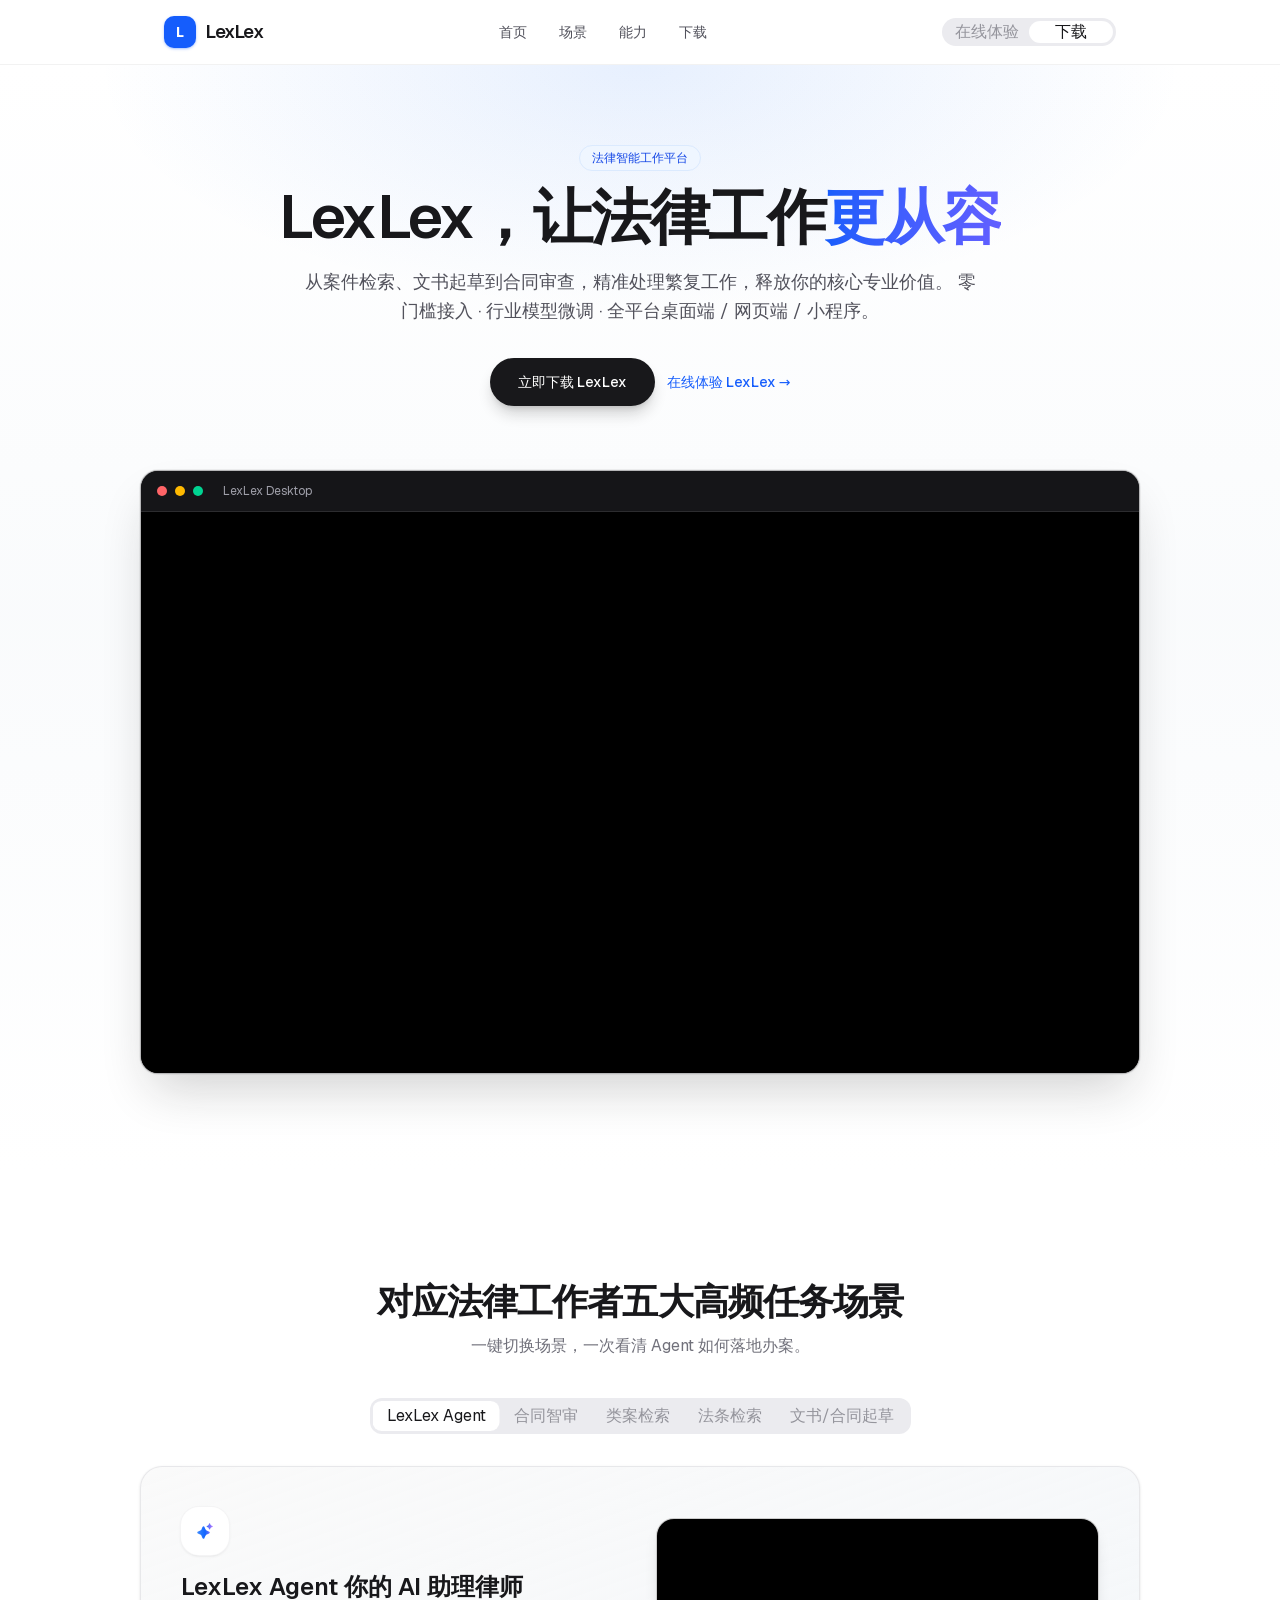
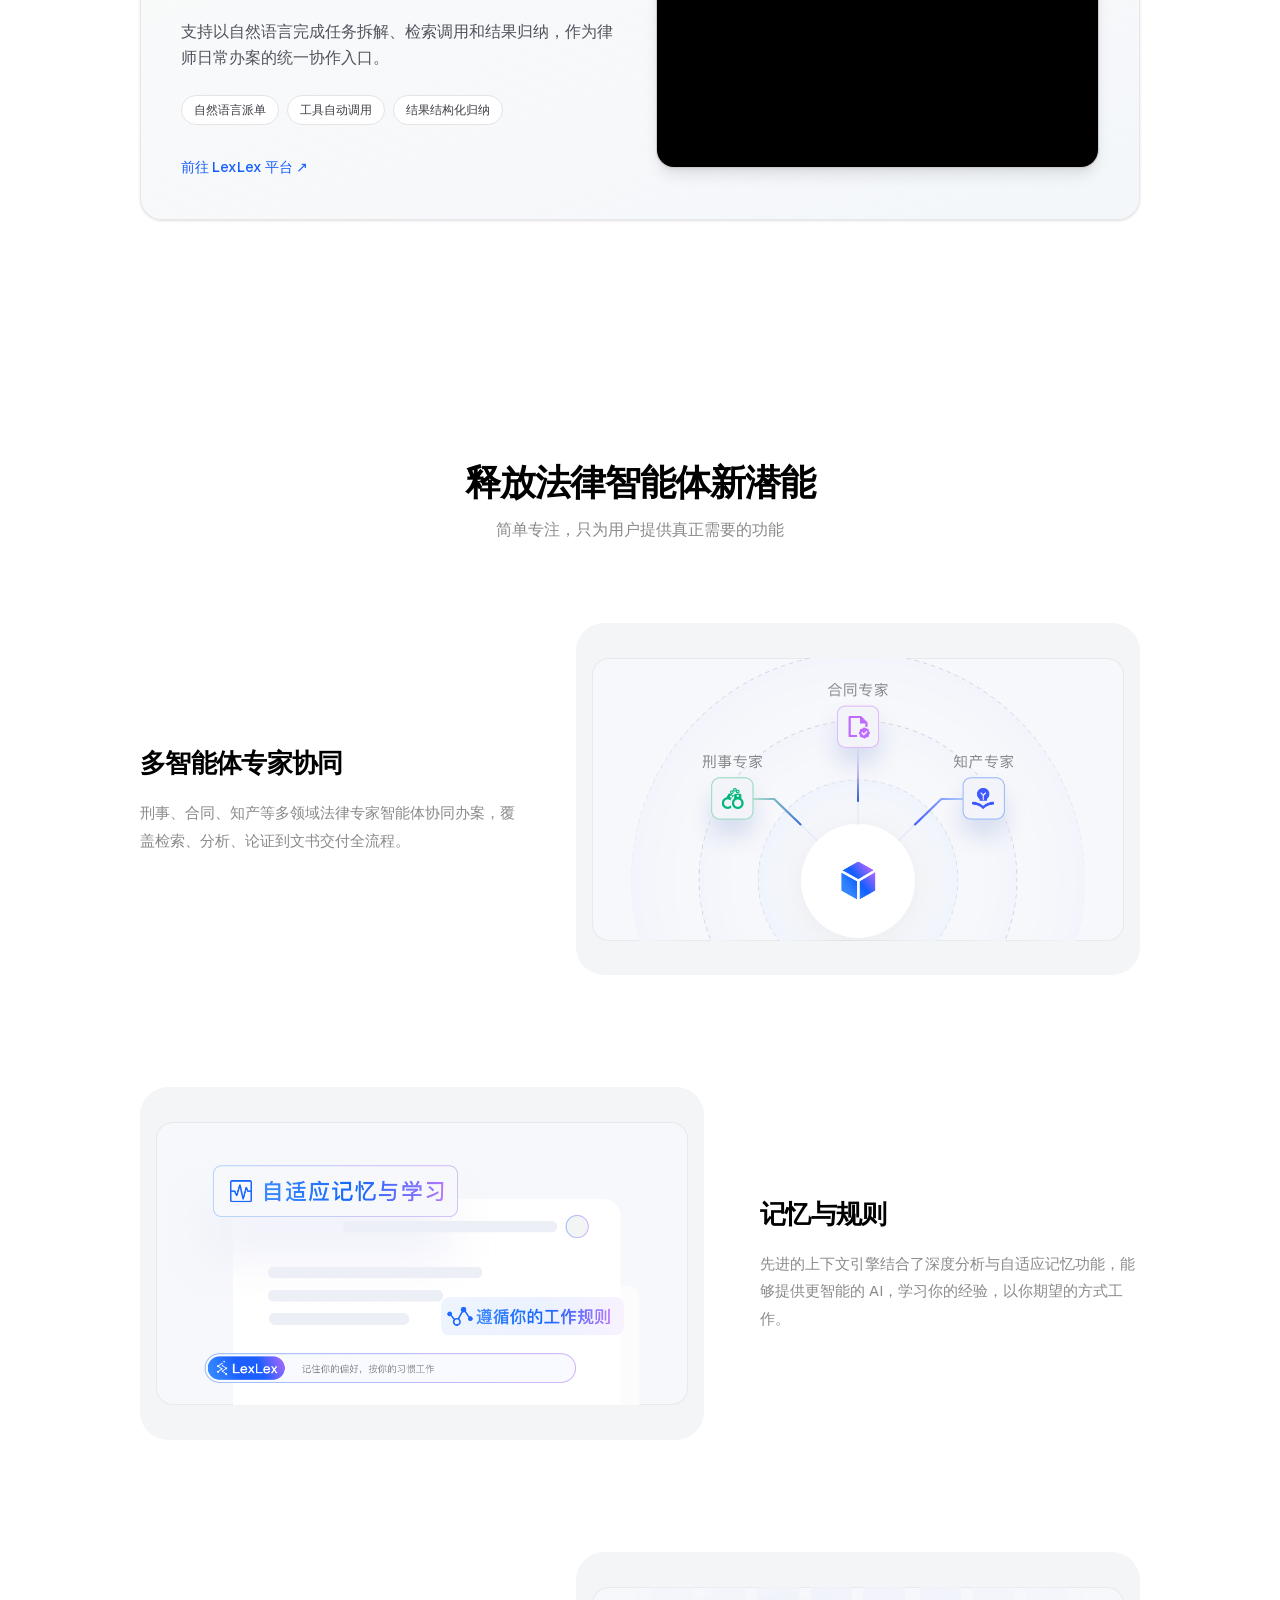
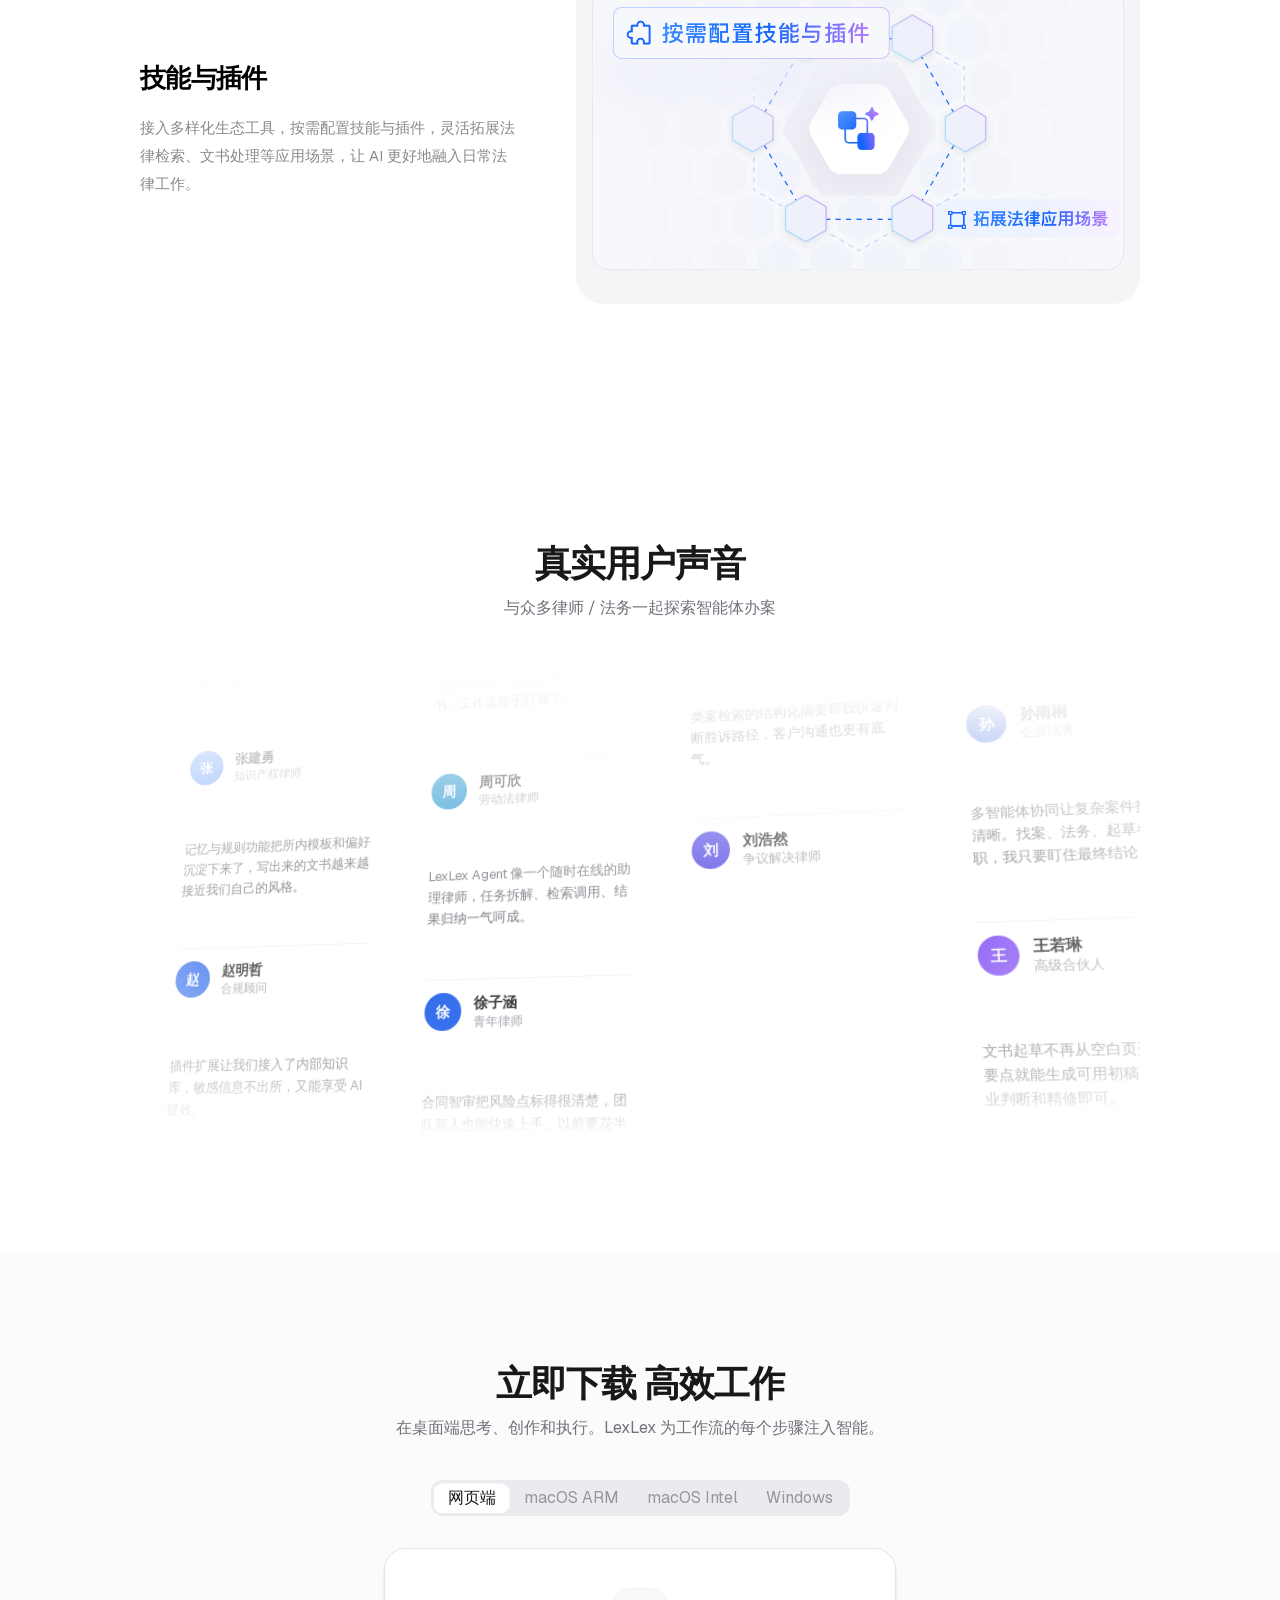
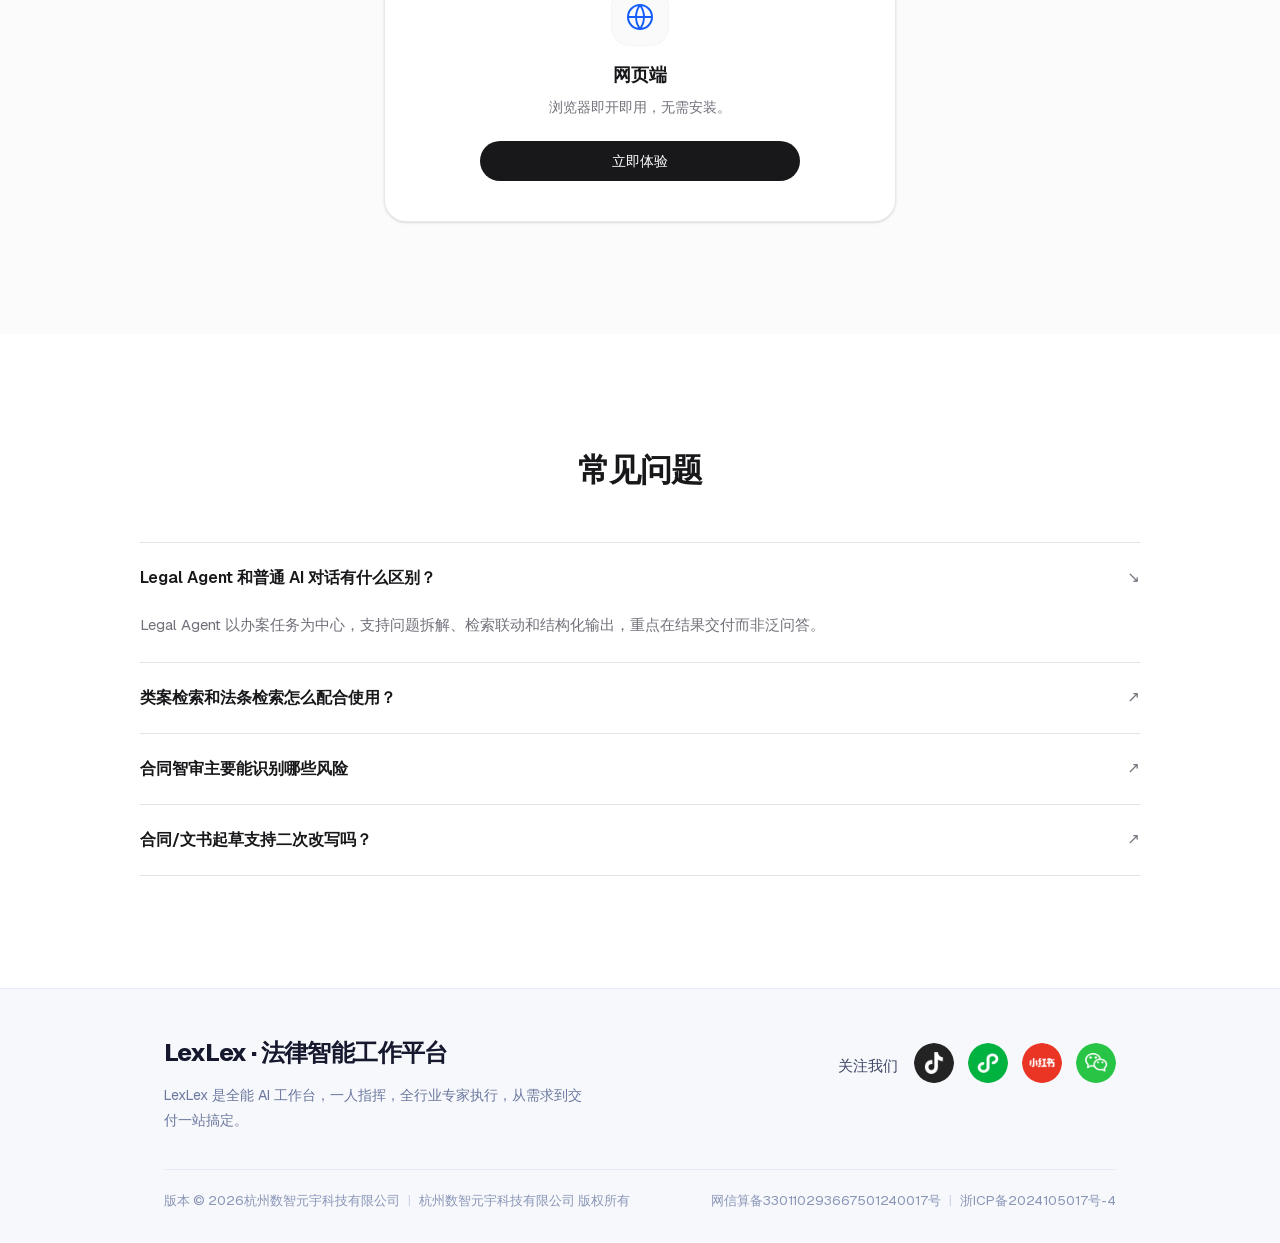
==== commit 6513e408: "Replace Gooey Nav with Rubber Segment for tabs and CTA groups - Install React Bits RubberSegment (TS" ====
--- a/index.html
+++ b/index.html
@@ -1 +1 @@
-<!DOCTYPE html><html lang="zh-CN" class="T19VSG_variable _8Li5zG_variable h-full antialiased"><head><meta charSet="utf-8"/><meta name="viewport" content="width=device-width, initial-scale=1"/><link rel="preload" href="/_next/static/media/797e433ab948586e-s.p.0r6juujl39pe6.woff2" as="font" crossorigin="" type="font/woff2"/><link rel="preload" href="/_next/static/media/caa3a2e1cccd8315-s.p.0wgildi0cnwt9.woff2" as="font" crossorigin="" type="font/woff2"/><link rel="preload" as="image" href="/assets/scenes/lexlexagent.png"/><link rel="preload" href="/assets/capabilities/legal-experts.png" as="image"/><link rel="preload" href="/assets/capabilities/memory3.png" as="image"/><link rel="preload" href="/assets/capabilities/skill-center.png" as="image"/><link rel="preload" as="image" href="/assets/icons/douyin.png"/><link rel="preload" as="image" href="/assets/qr/douyin-qr.png"/><link rel="preload" as="image" href="/assets/icons/miniprogram.png"/><link rel="preload" as="image" href="/assets/qr/miniprogram-qr.png"/><link rel="preload" as="image" href="/assets/icons/xiaohongshu.png"/><link rel="preload" as="image" href="/assets/qr/xhs-qr.png"/><link rel="stylesheet" href="/_next/static/chunks/25yfd5vz6ym30.css" data-precedence="next"/><link rel="preload" as="script" fetchPriority="low" href="/_next/static/chunks/3cfn99dbrcvvp.js"/><script src="/_next/static/chunks/24oq267qibdq3.js" async=""></script><script src="/_next/static/chunks/01s_f_3qlcqtb.js" async=""></script><script src="/_next/static/chunks/turbopack-3-ry682tkyiqk.js" async=""></script><script src="/_next/static/chunks/0umf92h1sb77c.js" async=""></script><script src="/_next/static/chunks/2quq414tg7nnw.js" async=""></script><link rel="preload" as="image" href="/assets/icons/wechat.png"/><link rel="preload" as="image" href="/assets/qr/wechat-qr.png"/><title>LexLex | 数智元宇</title><meta name="description" content="LexLex是数智元宇推出的本地优先法律智能执行平台，覆盖调研、审阅、合规、自动化与团队协同。"/><meta name="keywords" content="数智元宇,LexLex,法律AI,合同智审,类案检索"/><link rel="icon" href="/favicon.ico?favicon.117ezoe8m31dk.ico" sizes="48x48" type="image/x-icon"/><link rel="icon" href="/favicon.ico"/><meta name="next-size-adjust" content=""/><script src="/_next/static/chunks/0cz1d0mv5g_q7.js" noModule=""></script></head><body class="min-h-full flex flex-col font-sans"><div hidden=""><!--$--><!--/$--></div><div id="top" class="flex min-h-full flex-col bg-white"><header class="sticky top-0 z-50 border-b border-black/5 bg-white/80 backdrop-blur-xl"><div class="mx-auto flex h-16 max-w-[1000px] items-center justify-between px-4 sm:px-6"><a href="#top" class="flex items-center gap-2.5 font-semibold tracking-tight text-zinc-900"><span class="flex h-8 w-8 items-center justify-center rounded-lg bg-blue-600 text-sm font-bold text-white shadow-sm shadow-blue-600/30">L</span><span class="text-lg">LexLex</span></a><nav class="hidden items-center gap-8 text-sm text-zinc-600 md:flex"><a href="#top" class="transition-colors hover:text-zinc-900">首页</a><a href="#scenarios" class="transition-colors hover:text-zinc-900">场景</a><a href="#capabilities" class="transition-colors hover:text-zinc-900">能力</a><a href="#download" class="transition-colors hover:text-zinc-900">下载</a></nav><div class="hidden items-center gap-3 md:flex"><a href="https://lm.metazh.cn" target="_blank" rel="noreferrer" class="rounded-full border border-zinc-200 bg-zinc-50 px-4 py-2 text-sm font-medium text-zinc-700 transition hover:bg-zinc-100">在线体验 LexLex</a><a href="#download" class="rounded-full bg-blue-600 px-4 py-2 text-sm font-medium text-white shadow-sm shadow-blue-600/25 transition hover:bg-blue-700">下载</a></div><button type="button" class="inline-flex h-10 w-10 items-center justify-center rounded-lg border border-zinc-200 md:hidden" aria-label="打开菜单"><span class="text-lg">☰</span></button></div></header><main class="flex-1"><section class="relative overflow-hidden bg-gradient-to-b from-white via-slate-50/80 to-white px-4 pb-16 pt-14 sm:px-6 sm:pb-24 sm:pt-20"><div class="pointer-events-none absolute inset-x-0 top-0 h-72 bg-[radial-gradient(ellipse_at_top,_rgba(59,130,246,0.12),_transparent_60%)]"></div><div class="relative mx-auto max-w-[1000px]"><div class="invisible"><div class="mx-auto max-w-3xl text-center"><p class="mb-4 inline-flex items-center rounded-full border border-blue-100 bg-blue-50 px-3 py-1 text-xs font-medium text-blue-700">法律智能工作平台</p><h1 class="text-4xl font-semibold tracking-tight text-zinc-900 sm:text-5xl md:text-6xl">LexLex，让法律工作<span class="bg-gradient-to-r from-blue-600 to-indigo-500 bg-clip-text text-transparent">更从容</span></h1><p class="mx-auto mt-5 max-w-2xl text-base leading-relaxed text-zinc-600 sm:text-lg">从案件检索、文书起草到合同审查，精准处理繁复工作，释放你的核心专业价值。 零门槛接入 · 行业模型微调 · 全平台桌面端 / 网页端 / 小程序。</p><div class="mt-8 flex flex-col items-center justify-center gap-3 sm:flex-row"><a href="#download" class="inline-flex items-center justify-center rounded-full bg-zinc-900 px-7 py-3.5 text-sm font-medium text-white shadow-lg shadow-zinc-900/20 transition hover:bg-zinc-800">立即下载 LexLex</a><a href="https://lm.metazh.cn" target="_blank" rel="noreferrer" class="text-sm font-medium text-blue-600 transition hover:text-blue-700">在线体验 LexLex →</a></div></div></div><div class="invisible mt-12 sm:mt-16"><div class="mx-auto max-w-5xl overflow-hidden rounded-2xl border border-zinc-200/80 bg-black shadow-2xl shadow-zinc-900/20 ring-1 ring-black/5"><div class="flex items-center gap-2 border-b border-white/10 bg-zinc-900/90 px-4 py-3"><span class="h-2.5 w-2.5 rounded-full bg-red-400"></span><span class="h-2.5 w-2.5 rounded-full bg-amber-400"></span><span class="h-2.5 w-2.5 rounded-full bg-emerald-400"></span><span class="ml-3 text-xs text-zinc-400">LexLex Desktop</span></div><video class="aspect-video w-full bg-black object-cover" autoPlay="" muted="" playsInline="" loop="" preload="metadata" poster="" aria-label="LexLex 产品演示视频"><source src="/assets/videos/pc.mp4" type="video/mp4"/></video></div></div></div></section><section id="scenarios" class="scroll-mt-20 bg-white px-4 py-20 sm:px-6 sm:py-28"><div class="mx-auto max-w-[1000px]"><div class="invisible"><div class="mx-auto max-w-2xl text-center"><h2 class="text-3xl font-semibold tracking-tight text-zinc-900 sm:text-4xl">对应法律工作者五大高频任务场景</h2><p class="mt-3 text-zinc-500">一键切换场景，一次看清 Agent 如何落地办案。</p></div></div><div class="invisible mt-10 flex justify-center"><div class="w-full max-w-4xl overflow-x-auto overflow-y-hidden pb-2 [scrollbar-width:none] [-ms-overflow-style:none] [&amp;::-webkit-scrollbar]:hidden"><div class="flex min-w-max justify-center px-1"><nav class="relative inline-flex max-w-full text-[length:var(--gn-font)] leading-[1.2] rounded-full p-[var(--gn-pad)] backdrop-blur-[20px] backdrop-saturate-[1.6] [background:var(--gn-frame)] [box-shadow:var(--gn-frame-shadow)]" style="--gn-pad:6px;--gn-gap:4px;--gn-font:14px;--gn-x:16px;--gn-y:9px;--gn-frame:rgba(240, 240, 243, 0.8);--gn-frame-edge:rgba(24, 24, 27, 0.07);--gn-frame-highlight:rgba(255, 255, 255, 0.95);--gn-frame-shadow:0 22px 44px -22px rgba(24, 24, 27, 0.3), 0 6px 16px -10px rgba(24, 24, 27, 0.16);--gn-ink:#27272a;--gn-muted:rgba(39, 39, 42, 0.62);--gn-pill:#27272a;--gn-active-ink:#ffffff"><span class="pointer-events-none absolute inset-0 rounded-[inherit] [box-shadow:inset_0_0_0_1px_var(--gn-frame-edge),inset_0_1px_0_var(--gn-frame-highlight)]"></span><div class="relative max-w-full"><canvas class="pointer-events-none absolute left-0 top-0" aria-hidden="true"></canvas><span class="pointer-events-none absolute left-0 top-0 hidden rounded-full bg-[var(--gn-pill)]" aria-hidden="true"></span><ul class="relative m-0 flex list-none flex-nowrap gap-[var(--gn-gap)] p-0"><li class="group flex" data-gooey-index="0" data-active=""><button type="button" class="inline-flex items-center gap-2 whitespace-nowrap rounded-full border-none bg-transparent px-[var(--gn-x)] py-[var(--gn-y)] [font-family:inherit] [font-size:inherit] [line-height:inherit] font-medium no-underline cursor-pointer text-[var(--gn-muted)] transition-colors duration-200 [-webkit-tap-highlight-color:transparent] group-data-[active]:text-[var(--gn-ink)] hover:text-[var(--gn-ink)] focus-visible:outline-2 focus-visible:outline-offset-2 focus-visible:outline-[var(--gn-ink)]" aria-current="page"><span>LexLex Agent</span></button></li><li class="group flex" data-gooey-index="1"><button type="button" class="inline-flex items-center gap-2 whitespace-nowrap rounded-full border-none bg-transparent px-[var(--gn-x)] py-[var(--gn-y)] [font-family:inherit] [font-size:inherit] [line-height:inherit] font-medium no-underline cursor-pointer text-[var(--gn-muted)] transition-colors duration-200 [-webkit-tap-highlight-color:transparent] group-data-[active]:text-[var(--gn-ink)] hover:text-[var(--gn-ink)] focus-visible:outline-2 focus-visible:outline-offset-2 focus-visible:outline-[var(--gn-ink)]"><span>合同智审</span></button></li><li class="group flex" data-gooey-index="2"><button type="button" class="inline-flex items-center gap-2 whitespace-nowrap rounded-full border-none bg-transparent px-[var(--gn-x)] py-[var(--gn-y)] [font-family:inherit] [font-size:inherit] [line-height:inherit] font-medium no-underline cursor-pointer text-[var(--gn-muted)] transition-colors duration-200 [-webkit-tap-highlight-color:transparent] group-data-[active]:text-[var(--gn-ink)] hover:text-[var(--gn-ink)] focus-visible:outline-2 focus-visible:outline-offset-2 focus-visible:outline-[var(--gn-ink)]"><span>类案检索</span></button></li><li class="group flex" data-gooey-index="3"><button type="button" class="inline-flex items-center gap-2 whitespace-nowrap rounded-full border-none bg-transparent px-[var(--gn-x)] py-[var(--gn-y)] [font-family:inherit] [font-size:inherit] [line-height:inherit] font-medium no-underline cursor-pointer text-[var(--gn-muted)] transition-colors duration-200 [-webkit-tap-highlight-color:transparent] group-data-[active]:text-[var(--gn-ink)] hover:text-[var(--gn-ink)] focus-visible:outline-2 focus-visible:outline-offset-2 focus-visible:outline-[var(--gn-ink)]"><span>法条检索</span></button></li><li class="group flex" data-gooey-index="4"><button type="button" class="inline-flex items-center gap-2 whitespace-nowrap rounded-full border-none bg-transparent px-[var(--gn-x)] py-[var(--gn-y)] [font-family:inherit] [font-size:inherit] [line-height:inherit] font-medium no-underline cursor-pointer text-[var(--gn-muted)] transition-colors duration-200 [-webkit-tap-highlight-color:transparent] group-data-[active]:text-[var(--gn-ink)] hover:text-[var(--gn-ink)] focus-visible:outline-2 focus-visible:outline-offset-2 focus-visible:outline-[var(--gn-ink)]"><span>文书/合同起草</span></button></li></ul><ul class="m-0 flex list-none flex-nowrap gap-[var(--gn-gap)] p-0 pointer-events-none invisible absolute inset-0 text-[var(--gn-active-ink)] [clip-path:inset(100%)]" aria-hidden="true"><li class="flex"><span class="inline-flex items-center gap-2 whitespace-nowrap rounded-full border-none bg-transparent px-[var(--gn-x)] py-[var(--gn-y)] [font-family:inherit] [font-size:inherit] [line-height:inherit] font-medium no-underline text-inherit"><span>LexLex Agent</span></span></li><li class="flex"><span class="inline-flex items-center gap-2 whitespace-nowrap rounded-full border-none bg-transparent px-[var(--gn-x)] py-[var(--gn-y)] [font-family:inherit] [font-size:inherit] [line-height:inherit] font-medium no-underline text-inherit"><span>合同智审</span></span></li><li class="flex"><span class="inline-flex items-center gap-2 whitespace-nowrap rounded-full border-none bg-transparent px-[var(--gn-x)] py-[var(--gn-y)] [font-family:inherit] [font-size:inherit] [line-height:inherit] font-medium no-underline text-inherit"><span>类案检索</span></span></li><li class="flex"><span class="inline-flex items-center gap-2 whitespace-nowrap rounded-full border-none bg-transparent px-[var(--gn-x)] py-[var(--gn-y)] [font-family:inherit] [font-size:inherit] [line-height:inherit] font-medium no-underline text-inherit"><span>法条检索</span></span></li><li class="flex"><span class="inline-flex items-center gap-2 whitespace-nowrap rounded-full border-none bg-transparent px-[var(--gn-x)] py-[var(--gn-y)] [font-family:inherit] [font-size:inherit] [line-height:inherit] font-medium no-underline text-inherit"><span>文书/合同起草</span></span></li></ul></div></nav></div></div></div><div class="invisible mt-8"><div class="overflow-hidden rounded-3xl border border-zinc-200/80 bg-gradient-to-br from-zinc-50 to-slate-100/80 p-6 shadow-sm sm:p-10"><div class="grid items-center gap-8 lg:grid-cols-2"><div><div class="mb-4 flex h-12 w-12 items-center justify-center rounded-2xl bg-white shadow-sm ring-1 ring-zinc-100"><img src="/assets/scenes/lexlexagent.png" alt="" class="h-7 w-7 object-contain"/></div><h3 class="text-2xl font-semibold text-zinc-900">LexLex Agent 你的 AI 助理律师</h3><p class="mt-4 text-base leading-relaxed text-zinc-600">支持以自然语言完成任务拆解、检索调用和结果归纳，作为律师日常办案的统一协作入口。</p><ul class="mt-6 flex flex-wrap gap-2"><li class="rounded-full border border-zinc-200 bg-white px-3 py-1.5 text-xs font-medium text-zinc-700">自然语言派单</li><li class="rounded-full border border-zinc-200 bg-white px-3 py-1.5 text-xs font-medium text-zinc-700">工具自动调用</li><li class="rounded-full border border-zinc-200 bg-white px-3 py-1.5 text-xs font-medium text-zinc-700">结果结构化归纳</li></ul><a href="https://lm.metazh.cn" target="_blank" rel="noreferrer" class="mt-8 inline-flex items-center text-sm font-medium text-blue-600 hover:text-blue-700">前往 LexLex 平台 ↗</a></div><div class="relative overflow-hidden rounded-2xl border border-white/80 bg-black shadow-lg shadow-zinc-900/10"><video class="aspect-video w-full object-cover" autoPlay="" muted="" playsInline="" loop="" preload="metadata" aria-label="LexLex Agent 场景演示"><source src="/assets/videos/legalagent.mp4" type="video/mp4"/></video></div></div></div></div></div></section><section id="capabilities" class="scroll-mt-20 bg-white px-4 py-24 sm:px-6 sm:py-32"><div class="mx-auto max-w-[1000px]"><div class="invisible"><div class="mx-auto max-w-2xl text-center"><h2 class="text-[28px] font-bold tracking-tight text-black sm:text-[36px] sm:leading-tight">释放法律智能体新潜能</h2><p class="mt-3 text-[15px] leading-relaxed text-[#8A8A8A] sm:text-base">简单专注，只为用户提供真正需要的功能</p></div></div><div class="mt-16 flex flex-col gap-16 sm:mt-20 sm:gap-24 lg:gap-28"><div class="invisible"><div class="flex flex-col items-center gap-8 lg:gap-14 lg:flex-row"><div class="w-full max-w-md shrink-0 lg:max-w-[340px] xl:max-w-[380px] lg:text-left"><h3 class="text-[22px] font-bold tracking-tight text-black sm:text-[26px]">多智能体专家协同</h3><p class="mt-4 text-[14px] leading-[1.85] text-[#8A8A8A] sm:text-[15px]">刑事、合同、知产等多领域法律专家智能体协同办案，覆盖检索、分析、论证到文书交付全流程。</p></div><div class="w-full flex-1"><div class="overflow-hidden rounded-[24px] bg-[#F4F5F7] sm:rounded-[28px]"><img src="/assets/capabilities/legal-experts.png" alt="多智能体专家协同示意" class="aspect-[16/10] w-full object-contain p-2 sm:p-3 md:p-4"/></div></div></div></div><div class="invisible"><div class="flex flex-col items-center gap-8 lg:gap-14 lg:flex-row-reverse"><div class="w-full max-w-md shrink-0 lg:max-w-[340px] xl:max-w-[380px] lg:text-left"><h3 class="text-[22px] font-bold tracking-tight text-black sm:text-[26px]">记忆与规则</h3><p class="mt-4 text-[14px] leading-[1.85] text-[#8A8A8A] sm:text-[15px]">先进的上下文引擎结合了深度分析与自适应记忆功能，能够提供更智能的 AI，学习你的经验，以你期望的方式工作。</p></div><div class="w-full flex-1"><div class="overflow-hidden rounded-[24px] bg-[#F4F5F7] sm:rounded-[28px]"><img src="/assets/capabilities/memory3.png" alt="记忆与规则示意" class="aspect-[16/10] w-full object-contain p-2 sm:p-3 md:p-4"/></div></div></div></div><div class="invisible"><div class="flex flex-col items-center gap-8 lg:gap-14 lg:flex-row"><div class="w-full max-w-md shrink-0 lg:max-w-[340px] xl:max-w-[380px] lg:text-left"><h3 class="text-[22px] font-bold tracking-tight text-black sm:text-[26px]">技能与插件</h3><p class="mt-4 text-[14px] leading-[1.85] text-[#8A8A8A] sm:text-[15px]">接入多样化生态工具，按需配置技能与插件，灵活拓展法律检索、文书处理等应用场景，让 AI 更好地融入日常法律工作。</p></div><div class="w-full flex-1"><div class="overflow-hidden rounded-[24px] bg-[#F4F5F7] sm:rounded-[28px]"><img src="/assets/capabilities/skill-center.png" alt="技能与插件示意" class="aspect-[16/10] w-full object-contain p-2 sm:p-3 md:p-4"/></div></div></div></div></div></div></section><section id="voices" class="scroll-mt-20 overflow-hidden bg-white px-4 py-20 sm:px-6 sm:py-28"><div class="mx-auto max-w-[1000px]"><div class="invisible"><div class="mx-auto max-w-2xl text-center"><h2 class="text-3xl font-semibold tracking-tight text-zinc-900 sm:text-4xl">真实用户声音</h2><p class="mt-3 text-zinc-500">与众多律师 / 法务一起探索智能体办案</p></div></div><div class="invisible mt-10"><div class="relative mx-auto h-[420px] w-full max-w-5xl sm:h-[480px]"><div class="pointer-events-none absolute inset-x-0 top-0 z-10 h-16 bg-gradient-to-b from-white to-transparent"></div><div class="pointer-events-none absolute inset-x-0 bottom-0 z-10 h-16 bg-gradient-to-t from-white to-transparent"></div><div class="relative h-full w-full overflow-hidden rounded-3xl" style="--dw-tile-w:240px;--dw-tile-h:200px;--dw-gap:16px;--dw-radius:18px;--dw-lift:48px;--dw-dim:0.92;--dw-gray:0;--dw-overlay:#ffffff;--dw-edge:44.99999999999999%;perspective:1200px;perspective-origin:50% 50%;-webkit-mask-image:radial-gradient(ellipse 78% 82% at 50% 46%, #000 var(--dw-edge), transparent 100%), linear-gradient(to top, #000 var(--dw-edge), transparent 100%);mask-image:radial-gradient(ellipse 78% 82% at 50% 46%, #000 var(--dw-edge), transparent 100%), linear-gradient(to top, #000 var(--dw-edge), transparent 100%);-webkit-mask-composite:source-in;mask-composite:intersect" role="group" aria-label="Drifting wall of tiles"><div class="absolute left-1/2 top-1/2 flex cursor-pointer flex-row [transform-style:preserve-3d] [transform-origin:50%_50%] will-change-transform"><div class="relative w-[calc(var(--dw-tile-w)+var(--dw-gap))] [transform-style:preserve-3d]"><div class="flex flex-col [transform-style:preserve-3d] will-change-transform"><div tabindex="0" role="button" aria-label="张建勇" class="group/tile relative block flex-none cursor-pointer outline-none w-full h-[calc(var(--dw-tile-h)+var(--dw-gap))] [transform-style:preserve-3d]" data-tile-id="0-0-0" data-col="0"><span class="pointer-events-none absolute inset-[calc(var(--dw-gap)/2)] flex h-auto overflow-hidden bg-white text-left rounded-[var(--dw-radius)] opacity-[var(--dw-dim)] [transform:translateZ(0)] transition-[transform,opacity,box-shadow] duration-[420ms] ease-[cubic-bezier(0.22,1,0.36,1)] group-[.is-active]/tile:opacity-100 group-[.is-active]/tile:[transform:translateZ(var(--dw-lift))] group-[.is-active]/tile:shadow-[0_24px_60px_-18px_rgba(0,0,0,0.35)] group-focus-visible/tile:opacity-100 group-focus-visible/tile:[transform:translateZ(var(--dw-lift))] group-focus-visible/tile:shadow-[0_24px_60px_-18px_rgba(0,0,0,0.35),0_0_0_2px_rgba(37,99,235,0.35)]"><div class="flex h-full w-full flex-col justify-between p-4 sm:p-5"><p class="text-[13px] leading-relaxed text-zinc-500 line-clamp-5">我所的 AI 助理终于能跟着办案节奏走了。类案检索和文书起草串在一条对话里，省掉了很多来回切换。</p><div class="mt-4 flex items-center gap-3 border-t border-zinc-100 pt-3"><span class="flex h-9 w-9 shrink-0 items-center justify-center rounded-full text-sm font-semibold text-white" style="background-color:#3B82F6">张</span><div class="min-w-0"><p class="truncate text-sm font-semibold text-zinc-800">张建勇</p><p class="truncate text-xs text-zinc-400">知识产权律师</p></div></div></div></span></div><div tabindex="0" role="button" aria-label="赵明哲" class="group/tile relative block flex-none cursor-pointer outline-none w-full h-[calc(var(--dw-tile-h)+var(--dw-gap))] [transform-style:preserve-3d]" data-tile-id="0-0-1" data-col="0"><span class="pointer-events-none absolute inset-[calc(var(--dw-gap)/2)] flex h-auto overflow-hidden bg-white text-left rounded-[var(--dw-radius)] opacity-[var(--dw-dim)] [transform:translateZ(0)] transition-[transform,opacity,box-shadow] duration-[420ms] ease-[cubic-bezier(0.22,1,0.36,1)] group-[.is-active]/tile:opacity-100 group-[.is-active]/tile:[transform:translateZ(var(--dw-lift))] group-[.is-active]/tile:shadow-[0_24px_60px_-18px_rgba(0,0,0,0.35)] group-focus-visible/tile:opacity-100 group-focus-visible/tile:[transform:translateZ(var(--dw-lift))] group-focus-visible/tile:shadow-[0_24px_60px_-18px_rgba(0,0,0,0.35),0_0_0_2px_rgba(37,99,235,0.35)]"><div class="flex h-full w-full flex-col justify-between p-4 sm:p-5"><p class="text-[13px] leading-relaxed text-zinc-500 line-clamp-5">记忆与规则功能把所内模板和偏好沉淀下来了，写出来的文书越来越接近我们自己的风格。</p><div class="mt-4 flex items-center gap-3 border-t border-zinc-100 pt-3"><span class="flex h-9 w-9 shrink-0 items-center justify-center rounded-full text-sm font-semibold text-white" style="background-color:#2563EB">赵</span><div class="min-w-0"><p class="truncate text-sm font-semibold text-zinc-800">赵明哲</p><p class="truncate text-xs text-zinc-400">合规顾问</p></div></div></div></span></div><div tabindex="0" role="button" aria-label="马俊杰" class="group/tile relative block flex-none cursor-pointer outline-none w-full h-[calc(var(--dw-tile-h)+var(--dw-gap))] [transform-style:preserve-3d]" data-tile-id="0-0-2" data-col="0"><span class="pointer-events-none absolute inset-[calc(var(--dw-gap)/2)] flex h-auto overflow-hidden bg-white text-left rounded-[var(--dw-radius)] opacity-[var(--dw-dim)] [transform:translateZ(0)] transition-[transform,opacity,box-shadow] duration-[420ms] ease-[cubic-bezier(0.22,1,0.36,1)] group-[.is-active]/tile:opacity-100 group-[.is-active]/tile:[transform:translateZ(var(--dw-lift))] group-[.is-active]/tile:shadow-[0_24px_60px_-18px_rgba(0,0,0,0.35)] group-focus-visible/tile:opacity-100 group-focus-visible/tile:[transform:translateZ(var(--dw-lift))] group-focus-visible/tile:shadow-[0_24px_60px_-18px_rgba(0,0,0,0.35),0_0_0_2px_rgba(37,99,235,0.35)]"><div class="flex h-full w-full flex-col justify-between p-4 sm:p-5"><p class="text-[13px] leading-relaxed text-zinc-500 line-clamp-5">插件扩展让我们接入了内部知识库，敏感信息不出所，又能享受 AI 提效。</p><div class="mt-4 flex items-center gap-3 border-t border-zinc-100 pt-3"><span class="flex h-9 w-9 shrink-0 items-center justify-center rounded-full text-sm font-semibold text-white" style="background-color:#7C3AED">马</span><div class="min-w-0"><p class="truncate text-sm font-semibold text-zinc-800">马俊杰</p><p class="truncate text-xs text-zinc-400">律所 IT 负责人</p></div></div></div></span></div><div tabindex="0" role="button" aria-label="张建勇" class="group/tile relative block flex-none cursor-pointer outline-none w-full h-[calc(var(--dw-tile-h)+var(--dw-gap))] [transform-style:preserve-3d]" data-tile-id="0-1-0" data-col="0"><span class="pointer-events-none absolute inset-[calc(var(--dw-gap)/2)] flex h-auto overflow-hidden bg-white text-left rounded-[var(--dw-radius)] opacity-[var(--dw-dim)] [transform:translateZ(0)] transition-[transform,opacity,box-shadow] duration-[420ms] ease-[cubic-bezier(0.22,1,0.36,1)] group-[.is-active]/tile:opacity-100 group-[.is-active]/tile:[transform:translateZ(var(--dw-lift))] group-[.is-active]/tile:shadow-[0_24px_60px_-18px_rgba(0,0,0,0.35)] group-focus-visible/tile:opacity-100 group-focus-visible/tile:[transform:translateZ(var(--dw-lift))] group-focus-visible/tile:shadow-[0_24px_60px_-18px_rgba(0,0,0,0.35),0_0_0_2px_rgba(37,99,235,0.35)]"><div class="flex h-full w-full flex-col justify-between p-4 sm:p-5"><p class="text-[13px] leading-relaxed text-zinc-500 line-clamp-5">我所的 AI 助理终于能跟着办案节奏走了。类案检索和文书起草串在一条对话里，省掉了很多来回切换。</p><div class="mt-4 flex items-center gap-3 border-t border-zinc-100 pt-3"><span class="flex h-9 w-9 shrink-0 items-center justify-center rounded-full text-sm font-semibold text-white" style="background-color:#3B82F6">张</span><div class="min-w-0"><p class="truncate text-sm font-semibold text-zinc-800">张建勇</p><p class="truncate text-xs text-zinc-400">知识产权律师</p></div></div></div></span></div><div tabindex="0" role="button" aria-label="赵明哲" class="group/tile relative block flex-none cursor-pointer outline-none w-full h-[calc(var(--dw-tile-h)+var(--dw-gap))] [transform-style:preserve-3d]" data-tile-id="0-1-1" data-col="0"><span class="pointer-events-none absolute inset-[calc(var(--dw-gap)/2)] flex h-auto overflow-hidden bg-white text-left rounded-[var(--dw-radius)] opacity-[var(--dw-dim)] [transform:translateZ(0)] transition-[transform,opacity,box-shadow] duration-[420ms] ease-[cubic-bezier(0.22,1,0.36,1)] group-[.is-active]/tile:opacity-100 group-[.is-active]/tile:[transform:translateZ(var(--dw-lift))] group-[.is-active]/tile:shadow-[0_24px_60px_-18px_rgba(0,0,0,0.35)] group-focus-visible/tile:opacity-100 group-focus-visible/tile:[transform:translateZ(var(--dw-lift))] group-focus-visible/tile:shadow-[0_24px_60px_-18px_rgba(0,0,0,0.35),0_0_0_2px_rgba(37,99,235,0.35)]"><div class="flex h-full w-full flex-col justify-between p-4 sm:p-5"><p class="text-[13px] leading-relaxed text-zinc-500 line-clamp-5">记忆与规则功能把所内模板和偏好沉淀下来了，写出来的文书越来越接近我们自己的风格。</p><div class="mt-4 flex items-center gap-3 border-t border-zinc-100 pt-3"><span class="flex h-9 w-9 shrink-0 items-center justify-center rounded-full text-sm font-semibold text-white" style="background-color:#2563EB">赵</span><div class="min-w-0"><p class="truncate text-sm font-semibold text-zinc-800">赵明哲</p><p class="truncate text-xs text-zinc-400">合规顾问</p></div></div></div></span></div><div tabindex="0" role="button" aria-label="马俊杰" class="group/tile relative block flex-none cursor-pointer outline-none w-full h-[calc(var(--dw-tile-h)+var(--dw-gap))] [transform-style:preserve-3d]" data-tile-id="0-1-2" data-col="0"><span class="pointer-events-none absolute inset-[calc(var(--dw-gap)/2)] flex h-auto overflow-hidden bg-white text-left rounded-[var(--dw-radius)] opacity-[var(--dw-dim)] [transform:translateZ(0)] transition-[transform,opacity,box-shadow] duration-[420ms] ease-[cubic-bezier(0.22,1,0.36,1)] group-[.is-active]/tile:opacity-100 group-[.is-active]/tile:[transform:translateZ(var(--dw-lift))] group-[.is-active]/tile:shadow-[0_24px_60px_-18px_rgba(0,0,0,0.35)] group-focus-visible/tile:opacity-100 group-focus-visible/tile:[transform:translateZ(var(--dw-lift))] group-focus-visible/tile:shadow-[0_24px_60px_-18px_rgba(0,0,0,0.35),0_0_0_2px_rgba(37,99,235,0.35)]"><div class="flex h-full w-full flex-col justify-between p-4 sm:p-5"><p class="text-[13px] leading-relaxed text-zinc-500 line-clamp-5">插件扩展让我们接入了内部知识库，敏感信息不出所，又能享受 AI 提效。</p><div class="mt-4 flex items-center gap-3 border-t border-zinc-100 pt-3"><span class="flex h-9 w-9 shrink-0 items-center justify-center rounded-full text-sm font-semibold text-white" style="background-color:#7C3AED">马</span><div class="min-w-0"><p class="truncate text-sm font-semibold text-zinc-800">马俊杰</p><p class="truncate text-xs text-zinc-400">律所 IT 负责人</p></div></div></div></span></div><div tabindex="0" role="button" aria-label="张建勇" class="group/tile relative block flex-none cursor-pointer outline-none w-full h-[calc(var(--dw-tile-h)+var(--dw-gap))] [transform-style:preserve-3d]" data-tile-id="0-2-0" data-col="0"><span class="pointer-events-none absolute inset-[calc(var(--dw-gap)/2)] flex h-auto overflow-hidden bg-white text-left rounded-[var(--dw-radius)] opacity-[var(--dw-dim)] [transform:translateZ(0)] transition-[transform,opacity,box-shadow] duration-[420ms] ease-[cubic-bezier(0.22,1,0.36,1)] group-[.is-active]/tile:opacity-100 group-[.is-active]/tile:[transform:translateZ(var(--dw-lift))] group-[.is-active]/tile:shadow-[0_24px_60px_-18px_rgba(0,0,0,0.35)] group-focus-visible/tile:opacity-100 group-focus-visible/tile:[transform:translateZ(var(--dw-lift))] group-focus-visible/tile:shadow-[0_24px_60px_-18px_rgba(0,0,0,0.35),0_0_0_2px_rgba(37,99,235,0.35)]"><div class="flex h-full w-full flex-col justify-between p-4 sm:p-5"><p class="text-[13px] leading-relaxed text-zinc-500 line-clamp-5">我所的 AI 助理终于能跟着办案节奏走了。类案检索和文书起草串在一条对话里，省掉了很多来回切换。</p><div class="mt-4 flex items-center gap-3 border-t border-zinc-100 pt-3"><span class="flex h-9 w-9 shrink-0 items-center justify-center rounded-full text-sm font-semibold text-white" style="background-color:#3B82F6">张</span><div class="min-w-0"><p class="truncate text-sm font-semibold text-zinc-800">张建勇</p><p class="truncate text-xs text-zinc-400">知识产权律师</p></div></div></div></span></div><div tabindex="0" role="button" aria-label="赵明哲" class="group/tile relative block flex-none cursor-pointer outline-none w-full h-[calc(var(--dw-tile-h)+var(--dw-gap))] [transform-style:preserve-3d]" data-tile-id="0-2-1" data-col="0"><span class="pointer-events-none absolute inset-[calc(var(--dw-gap)/2)] flex h-auto overflow-hidden bg-white text-left rounded-[var(--dw-radius)] opacity-[var(--dw-dim)] [transform:translateZ(0)] transition-[transform,opacity,box-shadow] duration-[420ms] ease-[cubic-bezier(0.22,1,0.36,1)] group-[.is-active]/tile:opacity-100 group-[.is-active]/tile:[transform:translateZ(var(--dw-lift))] group-[.is-active]/tile:shadow-[0_24px_60px_-18px_rgba(0,0,0,0.35)] group-focus-visible/tile:opacity-100 group-focus-visible/tile:[transform:translateZ(var(--dw-lift))] group-focus-visible/tile:shadow-[0_24px_60px_-18px_rgba(0,0,0,0.35),0_0_0_2px_rgba(37,99,235,0.35)]"><div class="flex h-full w-full flex-col justify-between p-4 sm:p-5"><p class="text-[13px] leading-relaxed text-zinc-500 line-clamp-5">记忆与规则功能把所内模板和偏好沉淀下来了，写出来的文书越来越接近我们自己的风格。</p><div class="mt-4 flex items-center gap-3 border-t border-zinc-100 pt-3"><span class="flex h-9 w-9 shrink-0 items-center justify-center rounded-full text-sm font-semibold text-white" style="background-color:#2563EB">赵</span><div class="min-w-0"><p class="truncate text-sm font-semibold text-zinc-800">赵明哲</p><p class="truncate text-xs text-zinc-400">合规顾问</p></div></div></div></span></div><div tabindex="0" role="button" aria-label="马俊杰" class="group/tile relative block flex-none cursor-pointer outline-none w-full h-[calc(var(--dw-tile-h)+var(--dw-gap))] [transform-style:preserve-3d]" data-tile-id="0-2-2" data-col="0"><span class="pointer-events-none absolute inset-[calc(var(--dw-gap)/2)] flex h-auto overflow-hidden bg-white text-left rounded-[var(--dw-radius)] opacity-[var(--dw-dim)] [transform:translateZ(0)] transition-[transform,opacity,box-shadow] duration-[420ms] ease-[cubic-bezier(0.22,1,0.36,1)] group-[.is-active]/tile:opacity-100 group-[.is-active]/tile:[transform:translateZ(var(--dw-lift))] group-[.is-active]/tile:shadow-[0_24px_60px_-18px_rgba(0,0,0,0.35)] group-focus-visible/tile:opacity-100 group-focus-visible/tile:[transform:translateZ(var(--dw-lift))] group-focus-visible/tile:shadow-[0_24px_60px_-18px_rgba(0,0,0,0.35),0_0_0_2px_rgba(37,99,235,0.35)]"><div class="flex h-full w-full flex-col justify-between p-4 sm:p-5"><p class="text-[13px] leading-relaxed text-zinc-500 line-clamp-5">插件扩展让我们接入了内部知识库，敏感信息不出所，又能享受 AI 提效。</p><div class="mt-4 flex items-center gap-3 border-t border-zinc-100 pt-3"><span class="flex h-9 w-9 shrink-0 items-center justify-center rounded-full text-sm font-semibold text-white" style="background-color:#7C3AED">马</span><div class="min-w-0"><p class="truncate text-sm font-semibold text-zinc-800">马俊杰</p><p class="truncate text-xs text-zinc-400">律所 IT 负责人</p></div></div></div></span></div></div></div><div class="relative w-[calc(var(--dw-tile-w)+var(--dw-gap))] [transform-style:preserve-3d]"><div class="flex flex-col [transform-style:preserve-3d] will-change-transform"><div tabindex="0" role="button" aria-label="李婉清" class="group/tile relative block flex-none cursor-pointer outline-none w-full h-[calc(var(--dw-tile-h)+var(--dw-gap))] [transform-style:preserve-3d]" data-tile-id="1-0-0" data-col="1"><span class="pointer-events-none absolute inset-[calc(var(--dw-gap)/2)] flex h-auto overflow-hidden bg-white text-left rounded-[var(--dw-radius)] opacity-[var(--dw-dim)] [transform:translateZ(0)] transition-[transform,opacity,box-shadow] duration-[420ms] ease-[cubic-bezier(0.22,1,0.36,1)] group-[.is-active]/tile:opacity-100 group-[.is-active]/tile:[transform:translateZ(var(--dw-lift))] group-[.is-active]/tile:shadow-[0_24px_60px_-18px_rgba(0,0,0,0.35)] group-focus-visible/tile:opacity-100 group-focus-visible/tile:[transform:translateZ(var(--dw-lift))] group-focus-visible/tile:shadow-[0_24px_60px_-18px_rgba(0,0,0,0.35),0_0_0_2px_rgba(37,99,235,0.35)]"><div class="flex h-full w-full flex-col justify-between p-4 sm:p-5"><p class="text-[13px] leading-relaxed text-zinc-500 line-clamp-5">合同智审把风险点标得很清楚，团队新人也能快速上手。以前要花半天的初审，现在半小时就能出一版意见。</p><div class="mt-4 flex items-center gap-3 border-t border-zinc-100 pt-3"><span class="flex h-9 w-9 shrink-0 items-center justify-center rounded-full text-sm font-semibold text-white" style="background-color:#6366F1">李</span><div class="min-w-0"><p class="truncate text-sm font-semibold text-zinc-800">李婉清</p><p class="truncate text-xs text-zinc-400">公司法务总监</p></div></div></div></span></div><div tabindex="0" role="button" aria-label="周可欣" class="group/tile relative block flex-none cursor-pointer outline-none w-full h-[calc(var(--dw-tile-h)+var(--dw-gap))] [transform-style:preserve-3d]" data-tile-id="1-0-1" data-col="1"><span class="pointer-events-none absolute inset-[calc(var(--dw-gap)/2)] flex h-auto overflow-hidden bg-white text-left rounded-[var(--dw-radius)] opacity-[var(--dw-dim)] [transform:translateZ(0)] transition-[transform,opacity,box-shadow] duration-[420ms] ease-[cubic-bezier(0.22,1,0.36,1)] group-[.is-active]/tile:opacity-100 group-[.is-active]/tile:[transform:translateZ(var(--dw-lift))] group-[.is-active]/tile:shadow-[0_24px_60px_-18px_rgba(0,0,0,0.35)] group-focus-visible/tile:opacity-100 group-focus-visible/tile:[transform:translateZ(var(--dw-lift))] group-focus-visible/tile:shadow-[0_24px_60px_-18px_rgba(0,0,0,0.35),0_0_0_2px_rgba(37,99,235,0.35)]"><div class="flex h-full w-full flex-col justify-between p-4 sm:p-5"><p class="text-[13px] leading-relaxed text-zinc-500 line-clamp-5">从桌面端到网页端切换很顺畅，外出开庭前用手机也能继续改意见书，工作流终于打通了。</p><div class="mt-4 flex items-center gap-3 border-t border-zinc-100 pt-3"><span class="flex h-9 w-9 shrink-0 items-center justify-center rounded-full text-sm font-semibold text-white" style="background-color:#0284C7">周</span><div class="min-w-0"><p class="truncate text-sm font-semibold text-zinc-800">周可欣</p><p class="truncate text-xs text-zinc-400">劳动法律师</p></div></div></div></span></div><div tabindex="0" role="button" aria-label="徐子涵" class="group/tile relative block flex-none cursor-pointer outline-none w-full h-[calc(var(--dw-tile-h)+var(--dw-gap))] [transform-style:preserve-3d]" data-tile-id="1-0-2" data-col="1"><span class="pointer-events-none absolute inset-[calc(var(--dw-gap)/2)] flex h-auto overflow-hidden bg-white text-left rounded-[var(--dw-radius)] opacity-[var(--dw-dim)] [transform:translateZ(0)] transition-[transform,opacity,box-shadow] duration-[420ms] ease-[cubic-bezier(0.22,1,0.36,1)] group-[.is-active]/tile:opacity-100 group-[.is-active]/tile:[transform:translateZ(var(--dw-lift))] group-[.is-active]/tile:shadow-[0_24px_60px_-18px_rgba(0,0,0,0.35)] group-focus-visible/tile:opacity-100 group-focus-visible/tile:[transform:translateZ(var(--dw-lift))] group-focus-visible/tile:shadow-[0_24px_60px_-18px_rgba(0,0,0,0.35),0_0_0_2px_rgba(37,99,235,0.35)]"><div class="flex h-full w-full flex-col justify-between p-4 sm:p-5"><p class="text-[13px] leading-relaxed text-zinc-500 line-clamp-5">LexLex Agent 像一个随时在线的助理律师，任务拆解、检索调用、结果归纳一气呵成。</p><div class="mt-4 flex items-center gap-3 border-t border-zinc-100 pt-3"><span class="flex h-9 w-9 shrink-0 items-center justify-center rounded-full text-sm font-semibold text-white" style="background-color:#2563EB">徐</span><div class="min-w-0"><p class="truncate text-sm font-semibold text-zinc-800">徐子涵</p><p class="truncate text-xs text-zinc-400">青年律师</p></div></div></div></span></div><div tabindex="0" role="button" aria-label="李婉清" class="group/tile relative block flex-none cursor-pointer outline-none w-full h-[calc(var(--dw-tile-h)+var(--dw-gap))] [transform-style:preserve-3d]" data-tile-id="1-1-0" data-col="1"><span class="pointer-events-none absolute inset-[calc(var(--dw-gap)/2)] flex h-auto overflow-hidden bg-white text-left rounded-[var(--dw-radius)] opacity-[var(--dw-dim)] [transform:translateZ(0)] transition-[transform,opacity,box-shadow] duration-[420ms] ease-[cubic-bezier(0.22,1,0.36,1)] group-[.is-active]/tile:opacity-100 group-[.is-active]/tile:[transform:translateZ(var(--dw-lift))] group-[.is-active]/tile:shadow-[0_24px_60px_-18px_rgba(0,0,0,0.35)] group-focus-visible/tile:opacity-100 group-focus-visible/tile:[transform:translateZ(var(--dw-lift))] group-focus-visible/tile:shadow-[0_24px_60px_-18px_rgba(0,0,0,0.35),0_0_0_2px_rgba(37,99,235,0.35)]"><div class="flex h-full w-full flex-col justify-between p-4 sm:p-5"><p class="text-[13px] leading-relaxed text-zinc-500 line-clamp-5">合同智审把风险点标得很清楚，团队新人也能快速上手。以前要花半天的初审，现在半小时就能出一版意见。</p><div class="mt-4 flex items-center gap-3 border-t border-zinc-100 pt-3"><span class="flex h-9 w-9 shrink-0 items-center justify-center rounded-full text-sm font-semibold text-white" style="background-color:#6366F1">李</span><div class="min-w-0"><p class="truncate text-sm font-semibold text-zinc-800">李婉清</p><p class="truncate text-xs text-zinc-400">公司法务总监</p></div></div></div></span></div><div tabindex="0" role="button" aria-label="周可欣" class="group/tile relative block flex-none cursor-pointer outline-none w-full h-[calc(var(--dw-tile-h)+var(--dw-gap))] [transform-style:preserve-3d]" data-tile-id="1-1-1" data-col="1"><span class="pointer-events-none absolute inset-[calc(var(--dw-gap)/2)] flex h-auto overflow-hidden bg-white text-left rounded-[var(--dw-radius)] opacity-[var(--dw-dim)] [transform:translateZ(0)] transition-[transform,opacity,box-shadow] duration-[420ms] ease-[cubic-bezier(0.22,1,0.36,1)] group-[.is-active]/tile:opacity-100 group-[.is-active]/tile:[transform:translateZ(var(--dw-lift))] group-[.is-active]/tile:shadow-[0_24px_60px_-18px_rgba(0,0,0,0.35)] group-focus-visible/tile:opacity-100 group-focus-visible/tile:[transform:translateZ(var(--dw-lift))] group-focus-visible/tile:shadow-[0_24px_60px_-18px_rgba(0,0,0,0.35),0_0_0_2px_rgba(37,99,235,0.35)]"><div class="flex h-full w-full flex-col justify-between p-4 sm:p-5"><p class="text-[13px] leading-relaxed text-zinc-500 line-clamp-5">从桌面端到网页端切换很顺畅，外出开庭前用手机也能继续改意见书，工作流终于打通了。</p><div class="mt-4 flex items-center gap-3 border-t border-zinc-100 pt-3"><span class="flex h-9 w-9 shrink-0 items-center justify-center rounded-full text-sm font-semibold text-white" style="background-color:#0284C7">周</span><div class="min-w-0"><p class="truncate text-sm font-semibold text-zinc-800">周可欣</p><p class="truncate text-xs text-zinc-400">劳动法律师</p></div></div></div></span></div><div tabindex="0" role="button" aria-label="徐子涵" class="group/tile relative block flex-none cursor-pointer outline-none w-full h-[calc(var(--dw-tile-h)+var(--dw-gap))] [transform-style:preserve-3d]" data-tile-id="1-1-2" data-col="1"><span class="pointer-events-none absolute inset-[calc(var(--dw-gap)/2)] flex h-auto overflow-hidden bg-white text-left rounded-[var(--dw-radius)] opacity-[var(--dw-dim)] [transform:translateZ(0)] transition-[transform,opacity,box-shadow] duration-[420ms] ease-[cubic-bezier(0.22,1,0.36,1)] group-[.is-active]/tile:opacity-100 group-[.is-active]/tile:[transform:translateZ(var(--dw-lift))] group-[.is-active]/tile:shadow-[0_24px_60px_-18px_rgba(0,0,0,0.35)] group-focus-visible/tile:opacity-100 group-focus-visible/tile:[transform:translateZ(var(--dw-lift))] group-focus-visible/tile:shadow-[0_24px_60px_-18px_rgba(0,0,0,0.35),0_0_0_2px_rgba(37,99,235,0.35)]"><div class="flex h-full w-full flex-col justify-between p-4 sm:p-5"><p class="text-[13px] leading-relaxed text-zinc-500 line-clamp-5">LexLex Agent 像一个随时在线的助理律师，任务拆解、检索调用、结果归纳一气呵成。</p><div class="mt-4 flex items-center gap-3 border-t border-zinc-100 pt-3"><span class="flex h-9 w-9 shrink-0 items-center justify-center rounded-full text-sm font-semibold text-white" style="background-color:#2563EB">徐</span><div class="min-w-0"><p class="truncate text-sm font-semibold text-zinc-800">徐子涵</p><p class="truncate text-xs text-zinc-400">青年律师</p></div></div></div></span></div><div tabindex="0" role="button" aria-label="李婉清" class="group/tile relative block flex-none cursor-pointer outline-none w-full h-[calc(var(--dw-tile-h)+var(--dw-gap))] [transform-style:preserve-3d]" data-tile-id="1-2-0" data-col="1"><span class="pointer-events-none absolute inset-[calc(var(--dw-gap)/2)] flex h-auto overflow-hidden bg-white text-left rounded-[var(--dw-radius)] opacity-[var(--dw-dim)] [transform:translateZ(0)] transition-[transform,opacity,box-shadow] duration-[420ms] ease-[cubic-bezier(0.22,1,0.36,1)] group-[.is-active]/tile:opacity-100 group-[.is-active]/tile:[transform:translateZ(var(--dw-lift))] group-[.is-active]/tile:shadow-[0_24px_60px_-18px_rgba(0,0,0,0.35)] group-focus-visible/tile:opacity-100 group-focus-visible/tile:[transform:translateZ(var(--dw-lift))] group-focus-visible/tile:shadow-[0_24px_60px_-18px_rgba(0,0,0,0.35),0_0_0_2px_rgba(37,99,235,0.35)]"><div class="flex h-full w-full flex-col justify-between p-4 sm:p-5"><p class="text-[13px] leading-relaxed text-zinc-500 line-clamp-5">合同智审把风险点标得很清楚，团队新人也能快速上手。以前要花半天的初审，现在半小时就能出一版意见。</p><div class="mt-4 flex items-center gap-3 border-t border-zinc-100 pt-3"><span class="flex h-9 w-9 shrink-0 items-center justify-center rounded-full text-sm font-semibold text-white" style="background-color:#6366F1">李</span><div class="min-w-0"><p class="truncate text-sm font-semibold text-zinc-800">李婉清</p><p class="truncate text-xs text-zinc-400">公司法务总监</p></div></div></div></span></div><div tabindex="0" role="button" aria-label="周可欣" class="group/tile relative block flex-none cursor-pointer outline-none w-full h-[calc(var(--dw-tile-h)+var(--dw-gap))] [transform-style:preserve-3d]" data-tile-id="1-2-1" data-col="1"><span class="pointer-events-none absolute inset-[calc(var(--dw-gap)/2)] flex h-auto overflow-hidden bg-white text-left rounded-[var(--dw-radius)] opacity-[var(--dw-dim)] [transform:translateZ(0)] transition-[transform,opacity,box-shadow] duration-[420ms] ease-[cubic-bezier(0.22,1,0.36,1)] group-[.is-active]/tile:opacity-100 group-[.is-active]/tile:[transform:translateZ(var(--dw-lift))] group-[.is-active]/tile:shadow-[0_24px_60px_-18px_rgba(0,0,0,0.35)] group-focus-visible/tile:opacity-100 group-focus-visible/tile:[transform:translateZ(var(--dw-lift))] group-focus-visible/tile:shadow-[0_24px_60px_-18px_rgba(0,0,0,0.35),0_0_0_2px_rgba(37,99,235,0.35)]"><div class="flex h-full w-full flex-col justify-between p-4 sm:p-5"><p class="text-[13px] leading-relaxed text-zinc-500 line-clamp-5">从桌面端到网页端切换很顺畅，外出开庭前用手机也能继续改意见书，工作流终于打通了。</p><div class="mt-4 flex items-center gap-3 border-t border-zinc-100 pt-3"><span class="flex h-9 w-9 shrink-0 items-center justify-center rounded-full text-sm font-semibold text-white" style="background-color:#0284C7">周</span><div class="min-w-0"><p class="truncate text-sm font-semibold text-zinc-800">周可欣</p><p class="truncate text-xs text-zinc-400">劳动法律师</p></div></div></div></span></div><div tabindex="0" role="button" aria-label="徐子涵" class="group/tile relative block flex-none cursor-pointer outline-none w-full h-[calc(var(--dw-tile-h)+var(--dw-gap))] [transform-style:preserve-3d]" data-tile-id="1-2-2" data-col="1"><span class="pointer-events-none absolute inset-[calc(var(--dw-gap)/2)] flex h-auto overflow-hidden bg-white text-left rounded-[var(--dw-radius)] opacity-[var(--dw-dim)] [transform:translateZ(0)] transition-[transform,opacity,box-shadow] duration-[420ms] ease-[cubic-bezier(0.22,1,0.36,1)] group-[.is-active]/tile:opacity-100 group-[.is-active]/tile:[transform:translateZ(var(--dw-lift))] group-[.is-active]/tile:shadow-[0_24px_60px_-18px_rgba(0,0,0,0.35)] group-focus-visible/tile:opacity-100 group-focus-visible/tile:[transform:translateZ(var(--dw-lift))] group-focus-visible/tile:shadow-[0_24px_60px_-18px_rgba(0,0,0,0.35),0_0_0_2px_rgba(37,99,235,0.35)]"><div class="flex h-full w-full flex-col justify-between p-4 sm:p-5"><p class="text-[13px] leading-relaxed text-zinc-500 line-clamp-5">LexLex Agent 像一个随时在线的助理律师，任务拆解、检索调用、结果归纳一气呵成。</p><div class="mt-4 flex items-center gap-3 border-t border-zinc-100 pt-3"><span class="flex h-9 w-9 shrink-0 items-center justify-center rounded-full text-sm font-semibold text-white" style="background-color:#2563EB">徐</span><div class="min-w-0"><p class="truncate text-sm font-semibold text-zinc-800">徐子涵</p><p class="truncate text-xs text-zinc-400">青年律师</p></div></div></div></span></div></div></div><div class="relative w-[calc(var(--dw-tile-w)+var(--dw-gap))] [transform-style:preserve-3d]"><div class="flex flex-col [transform-style:preserve-3d] will-change-transform"><div tabindex="0" role="button" aria-label="陈思远" class="group/tile relative block flex-none cursor-pointer outline-none w-full h-[calc(var(--dw-tile-h)+var(--dw-gap))] [transform-style:preserve-3d]" data-tile-id="2-0-0" data-col="2"><span class="pointer-events-none absolute inset-[calc(var(--dw-gap)/2)] flex h-auto overflow-hidden bg-white text-left rounded-[var(--dw-radius)] opacity-[var(--dw-dim)] [transform:translateZ(0)] transition-[transform,opacity,box-shadow] duration-[420ms] ease-[cubic-bezier(0.22,1,0.36,1)] group-[.is-active]/tile:opacity-100 group-[.is-active]/tile:[transform:translateZ(var(--dw-lift))] group-[.is-active]/tile:shadow-[0_24px_60px_-18px_rgba(0,0,0,0.35)] group-focus-visible/tile:opacity-100 group-focus-visible/tile:[transform:translateZ(var(--dw-lift))] group-focus-visible/tile:shadow-[0_24px_60px_-18px_rgba(0,0,0,0.35),0_0_0_2px_rgba(37,99,235,0.35)]"><div class="flex h-full w-full flex-col justify-between p-4 sm:p-5"><p class="text-[13px] leading-relaxed text-zinc-500 line-clamp-5">法条检索不再是关键词碰运气。自然语言提问就能定位到条款，还附带适用场景说明，真的很省心。</p><div class="mt-4 flex items-center gap-3 border-t border-zinc-100 pt-3"><span class="flex h-9 w-9 shrink-0 items-center justify-center rounded-full text-sm font-semibold text-white" style="background-color:#0EA5E9">陈</span><div class="min-w-0"><p class="truncate text-sm font-semibold text-zinc-800">陈思远</p><p class="truncate text-xs text-zinc-400">诉讼律师</p></div></div></div></span></div><div tabindex="0" role="button" aria-label="刘浩然" class="group/tile relative block flex-none cursor-pointer outline-none w-full h-[calc(var(--dw-tile-h)+var(--dw-gap))] [transform-style:preserve-3d]" data-tile-id="2-0-1" data-col="2"><span class="pointer-events-none absolute inset-[calc(var(--dw-gap)/2)] flex h-auto overflow-hidden bg-white text-left rounded-[var(--dw-radius)] opacity-[var(--dw-dim)] [transform:translateZ(0)] transition-[transform,opacity,box-shadow] duration-[420ms] ease-[cubic-bezier(0.22,1,0.36,1)] group-[.is-active]/tile:opacity-100 group-[.is-active]/tile:[transform:translateZ(var(--dw-lift))] group-[.is-active]/tile:shadow-[0_24px_60px_-18px_rgba(0,0,0,0.35)] group-focus-visible/tile:opacity-100 group-focus-visible/tile:[transform:translateZ(var(--dw-lift))] group-focus-visible/tile:shadow-[0_24px_60px_-18px_rgba(0,0,0,0.35),0_0_0_2px_rgba(37,99,235,0.35)]"><div class="flex h-full w-full flex-col justify-between p-4 sm:p-5"><p class="text-[13px] leading-relaxed text-zinc-500 line-clamp-5">类案检索的结构化摘要帮我快速判断胜诉路径，客户沟通也更有底气。</p><div class="mt-4 flex items-center gap-3 border-t border-zinc-100 pt-3"><span class="flex h-9 w-9 shrink-0 items-center justify-center rounded-full text-sm font-semibold text-white" style="background-color:#4F46E5">刘</span><div class="min-w-0"><p class="truncate text-sm font-semibold text-zinc-800">刘浩然</p><p class="truncate text-xs text-zinc-400">争议解决律师</p></div></div></div></span></div><div tabindex="0" role="button" aria-label="陈思远" class="group/tile relative block flex-none cursor-pointer outline-none w-full h-[calc(var(--dw-tile-h)+var(--dw-gap))] [transform-style:preserve-3d]" data-tile-id="2-1-0" data-col="2"><span class="pointer-events-none absolute inset-[calc(var(--dw-gap)/2)] flex h-auto overflow-hidden bg-white text-left rounded-[var(--dw-radius)] opacity-[var(--dw-dim)] [transform:translateZ(0)] transition-[transform,opacity,box-shadow] duration-[420ms] ease-[cubic-bezier(0.22,1,0.36,1)] group-[.is-active]/tile:opacity-100 group-[.is-active]/tile:[transform:translateZ(var(--dw-lift))] group-[.is-active]/tile:shadow-[0_24px_60px_-18px_rgba(0,0,0,0.35)] group-focus-visible/tile:opacity-100 group-focus-visible/tile:[transform:translateZ(var(--dw-lift))] group-focus-visible/tile:shadow-[0_24px_60px_-18px_rgba(0,0,0,0.35),0_0_0_2px_rgba(37,99,235,0.35)]"><div class="flex h-full w-full flex-col justify-between p-4 sm:p-5"><p class="text-[13px] leading-relaxed text-zinc-500 line-clamp-5">法条检索不再是关键词碰运气。自然语言提问就能定位到条款，还附带适用场景说明，真的很省心。</p><div class="mt-4 flex items-center gap-3 border-t border-zinc-100 pt-3"><span class="flex h-9 w-9 shrink-0 items-center justify-center rounded-full text-sm font-semibold text-white" style="background-color:#0EA5E9">陈</span><div class="min-w-0"><p class="truncate text-sm font-semibold text-zinc-800">陈思远</p><p class="truncate text-xs text-zinc-400">诉讼律师</p></div></div></div></span></div><div tabindex="0" role="button" aria-label="刘浩然" class="group/tile relative block flex-none cursor-pointer outline-none w-full h-[calc(var(--dw-tile-h)+var(--dw-gap))] [transform-style:preserve-3d]" data-tile-id="2-1-1" data-col="2"><span class="pointer-events-none absolute inset-[calc(var(--dw-gap)/2)] flex h-auto overflow-hidden bg-white text-left rounded-[var(--dw-radius)] opacity-[var(--dw-dim)] [transform:translateZ(0)] transition-[transform,opacity,box-shadow] duration-[420ms] ease-[cubic-bezier(0.22,1,0.36,1)] group-[.is-active]/tile:opacity-100 group-[.is-active]/tile:[transform:translateZ(var(--dw-lift))] group-[.is-active]/tile:shadow-[0_24px_60px_-18px_rgba(0,0,0,0.35)] group-focus-visible/tile:opacity-100 group-focus-visible/tile:[transform:translateZ(var(--dw-lift))] group-focus-visible/tile:shadow-[0_24px_60px_-18px_rgba(0,0,0,0.35),0_0_0_2px_rgba(37,99,235,0.35)]"><div class="flex h-full w-full flex-col justify-between p-4 sm:p-5"><p class="text-[13px] leading-relaxed text-zinc-500 line-clamp-5">类案检索的结构化摘要帮我快速判断胜诉路径，客户沟通也更有底气。</p><div class="mt-4 flex items-center gap-3 border-t border-zinc-100 pt-3"><span class="flex h-9 w-9 shrink-0 items-center justify-center rounded-full text-sm font-semibold text-white" style="background-color:#4F46E5">刘</span><div class="min-w-0"><p class="truncate text-sm font-semibold text-zinc-800">刘浩然</p><p class="truncate text-xs text-zinc-400">争议解决律师</p></div></div></div></span></div><div tabindex="0" role="button" aria-label="陈思远" class="group/tile relative block flex-none cursor-pointer outline-none w-full h-[calc(var(--dw-tile-h)+var(--dw-gap))] [transform-style:preserve-3d]" data-tile-id="2-2-0" data-col="2"><span class="pointer-events-none absolute inset-[calc(var(--dw-gap)/2)] flex h-auto overflow-hidden bg-white text-left rounded-[var(--dw-radius)] opacity-[var(--dw-dim)] [transform:translateZ(0)] transition-[transform,opacity,box-shadow] duration-[420ms] ease-[cubic-bezier(0.22,1,0.36,1)] group-[.is-active]/tile:opacity-100 group-[.is-active]/tile:[transform:translateZ(var(--dw-lift))] group-[.is-active]/tile:shadow-[0_24px_60px_-18px_rgba(0,0,0,0.35)] group-focus-visible/tile:opacity-100 group-focus-visible/tile:[transform:translateZ(var(--dw-lift))] group-focus-visible/tile:shadow-[0_24px_60px_-18px_rgba(0,0,0,0.35),0_0_0_2px_rgba(37,99,235,0.35)]"><div class="flex h-full w-full flex-col justify-between p-4 sm:p-5"><p class="text-[13px] leading-relaxed text-zinc-500 line-clamp-5">法条检索不再是关键词碰运气。自然语言提问就能定位到条款，还附带适用场景说明，真的很省心。</p><div class="mt-4 flex items-center gap-3 border-t border-zinc-100 pt-3"><span class="flex h-9 w-9 shrink-0 items-center justify-center rounded-full text-sm font-semibold text-white" style="background-color:#0EA5E9">陈</span><div class="min-w-0"><p class="truncate text-sm font-semibold text-zinc-800">陈思远</p><p class="truncate text-xs text-zinc-400">诉讼律师</p></div></div></div></span></div><div tabindex="0" role="button" aria-label="刘浩然" class="group/tile relative block flex-none cursor-pointer outline-none w-full h-[calc(var(--dw-tile-h)+var(--dw-gap))] [transform-style:preserve-3d]" data-tile-id="2-2-1" data-col="2"><span class="pointer-events-none absolute inset-[calc(var(--dw-gap)/2)] flex h-auto overflow-hidden bg-white text-left rounded-[var(--dw-radius)] opacity-[var(--dw-dim)] [transform:translateZ(0)] transition-[transform,opacity,box-shadow] duration-[420ms] ease-[cubic-bezier(0.22,1,0.36,1)] group-[.is-active]/tile:opacity-100 group-[.is-active]/tile:[transform:translateZ(var(--dw-lift))] group-[.is-active]/tile:shadow-[0_24px_60px_-18px_rgba(0,0,0,0.35)] group-focus-visible/tile:opacity-100 group-focus-visible/tile:[transform:translateZ(var(--dw-lift))] group-focus-visible/tile:shadow-[0_24px_60px_-18px_rgba(0,0,0,0.35),0_0_0_2px_rgba(37,99,235,0.35)]"><div class="flex h-full w-full flex-col justify-between p-4 sm:p-5"><p class="text-[13px] leading-relaxed text-zinc-500 line-clamp-5">类案检索的结构化摘要帮我快速判断胜诉路径，客户沟通也更有底气。</p><div class="mt-4 flex items-center gap-3 border-t border-zinc-100 pt-3"><span class="flex h-9 w-9 shrink-0 items-center justify-center rounded-full text-sm font-semibold text-white" style="background-color:#4F46E5">刘</span><div class="min-w-0"><p class="truncate text-sm font-semibold text-zinc-800">刘浩然</p><p class="truncate text-xs text-zinc-400">争议解决律师</p></div></div></div></span></div><div tabindex="0" role="button" aria-label="陈思远" class="group/tile relative block flex-none cursor-pointer outline-none w-full h-[calc(var(--dw-tile-h)+var(--dw-gap))] [transform-style:preserve-3d]" data-tile-id="2-3-0" data-col="2"><span class="pointer-events-none absolute inset-[calc(var(--dw-gap)/2)] flex h-auto overflow-hidden bg-white text-left rounded-[var(--dw-radius)] opacity-[var(--dw-dim)] [transform:translateZ(0)] transition-[transform,opacity,box-shadow] duration-[420ms] ease-[cubic-bezier(0.22,1,0.36,1)] group-[.is-active]/tile:opacity-100 group-[.is-active]/tile:[transform:translateZ(var(--dw-lift))] group-[.is-active]/tile:shadow-[0_24px_60px_-18px_rgba(0,0,0,0.35)] group-focus-visible/tile:opacity-100 group-focus-visible/tile:[transform:translateZ(var(--dw-lift))] group-focus-visible/tile:shadow-[0_24px_60px_-18px_rgba(0,0,0,0.35),0_0_0_2px_rgba(37,99,235,0.35)]"><div class="flex h-full w-full flex-col justify-between p-4 sm:p-5"><p class="text-[13px] leading-relaxed text-zinc-500 line-clamp-5">法条检索不再是关键词碰运气。自然语言提问就能定位到条款，还附带适用场景说明，真的很省心。</p><div class="mt-4 flex items-center gap-3 border-t border-zinc-100 pt-3"><span class="flex h-9 w-9 shrink-0 items-center justify-center rounded-full text-sm font-semibold text-white" style="background-color:#0EA5E9">陈</span><div class="min-w-0"><p class="truncate text-sm font-semibold text-zinc-800">陈思远</p><p class="truncate text-xs text-zinc-400">诉讼律师</p></div></div></div></span></div><div tabindex="0" role="button" aria-label="刘浩然" class="group/tile relative block flex-none cursor-pointer outline-none w-full h-[calc(var(--dw-tile-h)+var(--dw-gap))] [transform-style:preserve-3d]" data-tile-id="2-3-1" data-col="2"><span class="pointer-events-none absolute inset-[calc(var(--dw-gap)/2)] flex h-auto overflow-hidden bg-white text-left rounded-[var(--dw-radius)] opacity-[var(--dw-dim)] [transform:translateZ(0)] transition-[transform,opacity,box-shadow] duration-[420ms] ease-[cubic-bezier(0.22,1,0.36,1)] group-[.is-active]/tile:opacity-100 group-[.is-active]/tile:[transform:translateZ(var(--dw-lift))] group-[.is-active]/tile:shadow-[0_24px_60px_-18px_rgba(0,0,0,0.35)] group-focus-visible/tile:opacity-100 group-focus-visible/tile:[transform:translateZ(var(--dw-lift))] group-focus-visible/tile:shadow-[0_24px_60px_-18px_rgba(0,0,0,0.35),0_0_0_2px_rgba(37,99,235,0.35)]"><div class="flex h-full w-full flex-col justify-between p-4 sm:p-5"><p class="text-[13px] leading-relaxed text-zinc-500 line-clamp-5">类案检索的结构化摘要帮我快速判断胜诉路径，客户沟通也更有底气。</p><div class="mt-4 flex items-center gap-3 border-t border-zinc-100 pt-3"><span class="flex h-9 w-9 shrink-0 items-center justify-center rounded-full text-sm font-semibold text-white" style="background-color:#4F46E5">刘</span><div class="min-w-0"><p class="truncate text-sm font-semibold text-zinc-800">刘浩然</p><p class="truncate text-xs text-zinc-400">争议解决律师</p></div></div></div></span></div></div></div><div class="relative w-[calc(var(--dw-tile-w)+var(--dw-gap))] [transform-style:preserve-3d]"><div class="flex flex-col [transform-style:preserve-3d] will-change-transform"><div tabindex="0" role="button" aria-label="王若琳" class="group/tile relative block flex-none cursor-pointer outline-none w-full h-[calc(var(--dw-tile-h)+var(--dw-gap))] [transform-style:preserve-3d]" data-tile-id="3-0-0" data-col="3"><span class="pointer-events-none absolute inset-[calc(var(--dw-gap)/2)] flex h-auto overflow-hidden bg-white text-left rounded-[var(--dw-radius)] opacity-[var(--dw-dim)] [transform:translateZ(0)] transition-[transform,opacity,box-shadow] duration-[420ms] ease-[cubic-bezier(0.22,1,0.36,1)] group-[.is-active]/tile:opacity-100 group-[.is-active]/tile:[transform:translateZ(var(--dw-lift))] group-[.is-active]/tile:shadow-[0_24px_60px_-18px_rgba(0,0,0,0.35)] group-focus-visible/tile:opacity-100 group-focus-visible/tile:[transform:translateZ(var(--dw-lift))] group-focus-visible/tile:shadow-[0_24px_60px_-18px_rgba(0,0,0,0.35),0_0_0_2px_rgba(37,99,235,0.35)]"><div class="flex h-full w-full flex-col justify-between p-4 sm:p-5"><p class="text-[13px] leading-relaxed text-zinc-500 line-clamp-5">多智能体协同让复杂案件拆解得更清晰。找案、法务、起草各司其职，我只要盯住最终结论。</p><div class="mt-4 flex items-center gap-3 border-t border-zinc-100 pt-3"><span class="flex h-9 w-9 shrink-0 items-center justify-center rounded-full text-sm font-semibold text-white" style="background-color:#8B5CF6">王</span><div class="min-w-0"><p class="truncate text-sm font-semibold text-zinc-800">王若琳</p><p class="truncate text-xs text-zinc-400">高级合伙人</p></div></div></div></span></div><div tabindex="0" role="button" aria-label="孙雨桐" class="group/tile relative block flex-none cursor-pointer outline-none w-full h-[calc(var(--dw-tile-h)+var(--dw-gap))] [transform-style:preserve-3d]" data-tile-id="3-0-1" data-col="3"><span class="pointer-events-none absolute inset-[calc(var(--dw-gap)/2)] flex h-auto overflow-hidden bg-white text-left rounded-[var(--dw-radius)] opacity-[var(--dw-dim)] [transform:translateZ(0)] transition-[transform,opacity,box-shadow] duration-[420ms] ease-[cubic-bezier(0.22,1,0.36,1)] group-[.is-active]/tile:opacity-100 group-[.is-active]/tile:[transform:translateZ(var(--dw-lift))] group-[.is-active]/tile:shadow-[0_24px_60px_-18px_rgba(0,0,0,0.35)] group-focus-visible/tile:opacity-100 group-focus-visible/tile:[transform:translateZ(var(--dw-lift))] group-focus-visible/tile:shadow-[0_24px_60px_-18px_rgba(0,0,0,0.35),0_0_0_2px_rgba(37,99,235,0.35)]"><div class="flex h-full w-full flex-col justify-between p-4 sm:p-5"><p class="text-[13px] leading-relaxed text-zinc-500 line-clamp-5">文书起草不再从空白页开始。给出要点就能生成可用初稿，我再做专业判断和精修即可。</p><div class="mt-4 flex items-center gap-3 border-t border-zinc-100 pt-3"><span class="flex h-9 w-9 shrink-0 items-center justify-center rounded-full text-sm font-semibold text-white" style="background-color:#1D4ED8">孙</span><div class="min-w-0"><p class="truncate text-sm font-semibold text-zinc-800">孙雨桐</p><p class="truncate text-xs text-zinc-400">企业法务</p></div></div></div></span></div><div tabindex="0" role="button" aria-label="王若琳" class="group/tile relative block flex-none cursor-pointer outline-none w-full h-[calc(var(--dw-tile-h)+var(--dw-gap))] [transform-style:preserve-3d]" data-tile-id="3-1-0" data-col="3"><span class="pointer-events-none absolute inset-[calc(var(--dw-gap)/2)] flex h-auto overflow-hidden bg-white text-left rounded-[var(--dw-radius)] opacity-[var(--dw-dim)] [transform:translateZ(0)] transition-[transform,opacity,box-shadow] duration-[420ms] ease-[cubic-bezier(0.22,1,0.36,1)] group-[.is-active]/tile:opacity-100 group-[.is-active]/tile:[transform:translateZ(var(--dw-lift))] group-[.is-active]/tile:shadow-[0_24px_60px_-18px_rgba(0,0,0,0.35)] group-focus-visible/tile:opacity-100 group-focus-visible/tile:[transform:translateZ(var(--dw-lift))] group-focus-visible/tile:shadow-[0_24px_60px_-18px_rgba(0,0,0,0.35),0_0_0_2px_rgba(37,99,235,0.35)]"><div class="flex h-full w-full flex-col justify-between p-4 sm:p-5"><p class="text-[13px] leading-relaxed text-zinc-500 line-clamp-5">多智能体协同让复杂案件拆解得更清晰。找案、法务、起草各司其职，我只要盯住最终结论。</p><div class="mt-4 flex items-center gap-3 border-t border-zinc-100 pt-3"><span class="flex h-9 w-9 shrink-0 items-center justify-center rounded-full text-sm font-semibold text-white" style="background-color:#8B5CF6">王</span><div class="min-w-0"><p class="truncate text-sm font-semibold text-zinc-800">王若琳</p><p class="truncate text-xs text-zinc-400">高级合伙人</p></div></div></div></span></div><div tabindex="0" role="button" aria-label="孙雨桐" class="group/tile relative block flex-none cursor-pointer outline-none w-full h-[calc(var(--dw-tile-h)+var(--dw-gap))] [transform-style:preserve-3d]" data-tile-id="3-1-1" data-col="3"><span class="pointer-events-none absolute inset-[calc(var(--dw-gap)/2)] flex h-auto overflow-hidden bg-white text-left rounded-[var(--dw-radius)] opacity-[var(--dw-dim)] [transform:translateZ(0)] transition-[transform,opacity,box-shadow] duration-[420ms] ease-[cubic-bezier(0.22,1,0.36,1)] group-[.is-active]/tile:opacity-100 group-[.is-active]/tile:[transform:translateZ(var(--dw-lift))] group-[.is-active]/tile:shadow-[0_24px_60px_-18px_rgba(0,0,0,0.35)] group-focus-visible/tile:opacity-100 group-focus-visible/tile:[transform:translateZ(var(--dw-lift))] group-focus-visible/tile:shadow-[0_24px_60px_-18px_rgba(0,0,0,0.35),0_0_0_2px_rgba(37,99,235,0.35)]"><div class="flex h-full w-full flex-col justify-between p-4 sm:p-5"><p class="text-[13px] leading-relaxed text-zinc-500 line-clamp-5">文书起草不再从空白页开始。给出要点就能生成可用初稿，我再做专业判断和精修即可。</p><div class="mt-4 flex items-center gap-3 border-t border-zinc-100 pt-3"><span class="flex h-9 w-9 shrink-0 items-center justify-center rounded-full text-sm font-semibold text-white" style="background-color:#1D4ED8">孙</span><div class="min-w-0"><p class="truncate text-sm font-semibold text-zinc-800">孙雨桐</p><p class="truncate text-xs text-zinc-400">企业法务</p></div></div></div></span></div><div tabindex="0" role="button" aria-label="王若琳" class="group/tile relative block flex-none cursor-pointer outline-none w-full h-[calc(var(--dw-tile-h)+var(--dw-gap))] [transform-style:preserve-3d]" data-tile-id="3-2-0" data-col="3"><span class="pointer-events-none absolute inset-[calc(var(--dw-gap)/2)] flex h-auto overflow-hidden bg-white text-left rounded-[var(--dw-radius)] opacity-[var(--dw-dim)] [transform:translateZ(0)] transition-[transform,opacity,box-shadow] duration-[420ms] ease-[cubic-bezier(0.22,1,0.36,1)] group-[.is-active]/tile:opacity-100 group-[.is-active]/tile:[transform:translateZ(var(--dw-lift))] group-[.is-active]/tile:shadow-[0_24px_60px_-18px_rgba(0,0,0,0.35)] group-focus-visible/tile:opacity-100 group-focus-visible/tile:[transform:translateZ(var(--dw-lift))] group-focus-visible/tile:shadow-[0_24px_60px_-18px_rgba(0,0,0,0.35),0_0_0_2px_rgba(37,99,235,0.35)]"><div class="flex h-full w-full flex-col justify-between p-4 sm:p-5"><p class="text-[13px] leading-relaxed text-zinc-500 line-clamp-5">多智能体协同让复杂案件拆解得更清晰。找案、法务、起草各司其职，我只要盯住最终结论。</p><div class="mt-4 flex items-center gap-3 border-t border-zinc-100 pt-3"><span class="flex h-9 w-9 shrink-0 items-center justify-center rounded-full text-sm font-semibold text-white" style="background-color:#8B5CF6">王</span><div class="min-w-0"><p class="truncate text-sm font-semibold text-zinc-800">王若琳</p><p class="truncate text-xs text-zinc-400">高级合伙人</p></div></div></div></span></div><div tabindex="0" role="button" aria-label="孙雨桐" class="group/tile relative block flex-none cursor-pointer outline-none w-full h-[calc(var(--dw-tile-h)+var(--dw-gap))] [transform-style:preserve-3d]" data-tile-id="3-2-1" data-col="3"><span class="pointer-events-none absolute inset-[calc(var(--dw-gap)/2)] flex h-auto overflow-hidden bg-white text-left rounded-[var(--dw-radius)] opacity-[var(--dw-dim)] [transform:translateZ(0)] transition-[transform,opacity,box-shadow] duration-[420ms] ease-[cubic-bezier(0.22,1,0.36,1)] group-[.is-active]/tile:opacity-100 group-[.is-active]/tile:[transform:translateZ(var(--dw-lift))] group-[.is-active]/tile:shadow-[0_24px_60px_-18px_rgba(0,0,0,0.35)] group-focus-visible/tile:opacity-100 group-focus-visible/tile:[transform:translateZ(var(--dw-lift))] group-focus-visible/tile:shadow-[0_24px_60px_-18px_rgba(0,0,0,0.35),0_0_0_2px_rgba(37,99,235,0.35)]"><div class="flex h-full w-full flex-col justify-between p-4 sm:p-5"><p class="text-[13px] leading-relaxed text-zinc-500 line-clamp-5">文书起草不再从空白页开始。给出要点就能生成可用初稿，我再做专业判断和精修即可。</p><div class="mt-4 flex items-center gap-3 border-t border-zinc-100 pt-3"><span class="flex h-9 w-9 shrink-0 items-center justify-center rounded-full text-sm font-semibold text-white" style="background-color:#1D4ED8">孙</span><div class="min-w-0"><p class="truncate text-sm font-semibold text-zinc-800">孙雨桐</p><p class="truncate text-xs text-zinc-400">企业法务</p></div></div></div></span></div><div tabindex="0" role="button" aria-label="王若琳" class="group/tile relative block flex-none cursor-pointer outline-none w-full h-[calc(var(--dw-tile-h)+var(--dw-gap))] [transform-style:preserve-3d]" data-tile-id="3-3-0" data-col="3"><span class="pointer-events-none absolute inset-[calc(var(--dw-gap)/2)] flex h-auto overflow-hidden bg-white text-left rounded-[var(--dw-radius)] opacity-[var(--dw-dim)] [transform:translateZ(0)] transition-[transform,opacity,box-shadow] duration-[420ms] ease-[cubic-bezier(0.22,1,0.36,1)] group-[.is-active]/tile:opacity-100 group-[.is-active]/tile:[transform:translateZ(var(--dw-lift))] group-[.is-active]/tile:shadow-[0_24px_60px_-18px_rgba(0,0,0,0.35)] group-focus-visible/tile:opacity-100 group-focus-visible/tile:[transform:translateZ(var(--dw-lift))] group-focus-visible/tile:shadow-[0_24px_60px_-18px_rgba(0,0,0,0.35),0_0_0_2px_rgba(37,99,235,0.35)]"><div class="flex h-full w-full flex-col justify-between p-4 sm:p-5"><p class="text-[13px] leading-relaxed text-zinc-500 line-clamp-5">多智能体协同让复杂案件拆解得更清晰。找案、法务、起草各司其职，我只要盯住最终结论。</p><div class="mt-4 flex items-center gap-3 border-t border-zinc-100 pt-3"><span class="flex h-9 w-9 shrink-0 items-center justify-center rounded-full text-sm font-semibold text-white" style="background-color:#8B5CF6">王</span><div class="min-w-0"><p class="truncate text-sm font-semibold text-zinc-800">王若琳</p><p class="truncate text-xs text-zinc-400">高级合伙人</p></div></div></div></span></div><div tabindex="0" role="button" aria-label="孙雨桐" class="group/tile relative block flex-none cursor-pointer outline-none w-full h-[calc(var(--dw-tile-h)+var(--dw-gap))] [transform-style:preserve-3d]" data-tile-id="3-3-1" data-col="3"><span class="pointer-events-none absolute inset-[calc(var(--dw-gap)/2)] flex h-auto overflow-hidden bg-white text-left rounded-[var(--dw-radius)] opacity-[var(--dw-dim)] [transform:translateZ(0)] transition-[transform,opacity,box-shadow] duration-[420ms] ease-[cubic-bezier(0.22,1,0.36,1)] group-[.is-active]/tile:opacity-100 group-[.is-active]/tile:[transform:translateZ(var(--dw-lift))] group-[.is-active]/tile:shadow-[0_24px_60px_-18px_rgba(0,0,0,0.35)] group-focus-visible/tile:opacity-100 group-focus-visible/tile:[transform:translateZ(var(--dw-lift))] group-focus-visible/tile:shadow-[0_24px_60px_-18px_rgba(0,0,0,0.35),0_0_0_2px_rgba(37,99,235,0.35)]"><div class="flex h-full w-full flex-col justify-between p-4 sm:p-5"><p class="text-[13px] leading-relaxed text-zinc-500 line-clamp-5">文书起草不再从空白页开始。给出要点就能生成可用初稿，我再做专业判断和精修即可。</p><div class="mt-4 flex items-center gap-3 border-t border-zinc-100 pt-3"><span class="flex h-9 w-9 shrink-0 items-center justify-center rounded-full text-sm font-semibold text-white" style="background-color:#1D4ED8">孙</span><div class="min-w-0"><p class="truncate text-sm font-semibold text-zinc-800">孙雨桐</p><p class="truncate text-xs text-zinc-400">企业法务</p></div></div></div></span></div></div></div></div></div></div></div></div></section><section id="download" class="scroll-mt-20 bg-zinc-50/80 px-4 py-20 sm:px-6 sm:py-28"><div class="mx-auto max-w-[1000px]"><div class="invisible"><div class="mx-auto max-w-2xl text-center"><h2 class="text-3xl font-semibold tracking-tight text-zinc-900 sm:text-4xl">立即下载 高效工作</h2><p class="mt-3 text-zinc-500">在桌面端思考、创作和执行。LexLex 为工作流的每个步骤注入智能。</p></div></div><div class="invisible mt-12 grid gap-5 sm:grid-cols-2 lg:grid-cols-4"><article class="flex flex-col items-center rounded-3xl border border-zinc-200/80 bg-white p-8 text-center shadow-sm"><div class="mb-4 flex h-14 w-14 items-center justify-center rounded-2xl bg-zinc-50 ring-1 ring-zinc-100"><svg viewBox="0 0 24 24" class="h-8 w-8 text-blue-600" fill="none" stroke="currentColor" stroke-width="1.5"><circle cx="12" cy="12" r="9"></circle><path d="M3 12h18M12 3a15 15 0 0 1 0 18M12 3a15 15 0 0 0 0 18"></path></svg></div><h3 class="text-lg font-semibold text-zinc-900">网页端</h3><p class="mt-2 flex-1 text-sm text-zinc-500">浏览器即开即用，无需安装。</p><a href="https://lm.metazh.cn" target="_blank" rel="noreferrer" class="mt-6 inline-flex w-full items-center justify-center rounded-full bg-zinc-900 px-4 py-2.5 text-sm font-medium text-white transition hover:bg-zinc-800">立即体验</a></article><article class="flex flex-col items-center rounded-3xl border border-zinc-200/80 bg-white p-8 text-center shadow-sm"><div class="mb-4 flex h-14 w-14 items-center justify-center rounded-2xl bg-zinc-50 ring-1 ring-zinc-100"><svg viewBox="0 0 24 24" class="h-8 w-8 text-zinc-800" fill="currentColor"><path d="M16.7 12.6c0-2.2 1.8-3.3 1.9-3.4-1-1.5-2.6-1.7-3.2-1.7-1.3-.1-2.6.8-3.3.8-.7 0-1.8-.8-3-.7-1.5.1-2.9.9-3.7 2.3-1.6 2.7-.4 6.7 1.1 8.9.8 1.1 1.7 2.3 2.9 2.2 1.2-.1 1.6-.7 3-.7s1.8.7 3 .7 2-.1 2.9-2.2c1-.1 2-1.1 2.6-2.1-1.7-1-1.2-3.1-1.2-4.1zM14.6 5.9c.6-.8 1.1-1.9.9-3-1 .1-2.1.7-2.7 1.5-.6.7-1.1 1.9-.9 2.9 1.1.1 2.1-.5 2.7-1.4z"></path></svg></div><h3 class="text-lg font-semibold text-zinc-900">macOS (ARM64)</h3><p class="mt-2 flex-1 text-sm text-zinc-500">适用于 Apple Silicon（M 系列）Mac。</p><a href="https://szyyszr.oss-cn-hangzhou.aliyuncs.com/legalclaw/share_public_version/macos/arm64/LexLex-release-macos-arm64.pkg" download="LexLex-macos-arm64.pkg" target="_blank" rel="noreferrer" class="mt-6 inline-flex w-full items-center justify-center rounded-full bg-zinc-900 px-4 py-2.5 text-sm font-medium text-white transition hover:bg-zinc-800">立即下载</a></article><article class="flex flex-col items-center rounded-3xl border border-zinc-200/80 bg-white p-8 text-center shadow-sm"><div class="mb-4 flex h-14 w-14 items-center justify-center rounded-2xl bg-zinc-50 ring-1 ring-zinc-100"><svg viewBox="0 0 24 24" class="h-8 w-8 text-zinc-800" fill="currentColor"><path d="M16.7 12.6c0-2.2 1.8-3.3 1.9-3.4-1-1.5-2.6-1.7-3.2-1.7-1.3-.1-2.6.8-3.3.8-.7 0-1.8-.8-3-.7-1.5.1-2.9.9-3.7 2.3-1.6 2.7-.4 6.7 1.1 8.9.8 1.1 1.7 2.3 2.9 2.2 1.2-.1 1.6-.7 3-.7s1.8.7 3 .7 2-.1 2.9-2.2c1-.1 2-1.1 2.6-2.1-1.7-1-1.2-3.1-1.2-4.1zM14.6 5.9c.6-.8 1.1-1.9.9-3-1 .1-2.1.7-2.7 1.5-.6.7-1.1 1.9-.9 2.9 1.1.1 2.1-.5 2.7-1.4z"></path></svg></div><h3 class="text-lg font-semibold text-zinc-900">macOS (Intel)</h3><p class="mt-2 flex-1 text-sm text-zinc-500">适用于 Intel x64 Mac。</p><a href="https://szyyszr.oss-cn-hangzhou.aliyuncs.com/legalclaw/share_public_version/macos/x64/LexLex-release-macos-x64.pkg" download="LexLex-macos-x64.pkg" target="_blank" rel="noreferrer" class="mt-6 inline-flex w-full items-center justify-center rounded-full bg-zinc-900 px-4 py-2.5 text-sm font-medium text-white transition hover:bg-zinc-800">立即下载</a></article><article class="flex flex-col items-center rounded-3xl border border-zinc-200/80 bg-white p-8 text-center shadow-sm"><div class="mb-4 flex h-14 w-14 items-center justify-center rounded-2xl bg-zinc-50 ring-1 ring-zinc-100"><svg viewBox="0 0 24 24" class="h-8 w-8 text-sky-600" fill="currentColor"><path d="M3 5.5 10.5 4.4v7.1H3V5.5zm0 13 7.5 1.1v-7.2H3v6.1zM11.7 4.2 21 3v8.5h-9.3V4.2zm0 16.6L21 21.9V12.5h-9.3v8.3z"></path></svg></div><h3 class="text-lg font-semibold text-zinc-900">Windows</h3><p class="mt-2 flex-1 text-sm text-zinc-500">覆盖主流 Windows x64 办公环境。</p><a href="https://szyyszr.oss-cn-hangzhou.aliyuncs.com/legalclaw/share_public_version/windows/LexLex-release-Setup.exe" download="LexLex-Setup.exe" target="_blank" rel="noreferrer" class="mt-6 inline-flex w-full items-center justify-center rounded-full bg-zinc-900 px-4 py-2.5 text-sm font-medium text-white transition hover:bg-zinc-800">立即下载</a></article></div></div></section><section id="faq" class="scroll-mt-20 bg-white px-4 py-20 sm:px-6 sm:py-28"><div class="mx-auto max-w-[1000px]"><div class="invisible"><h2 class="text-center text-[28px] font-semibold tracking-tight text-zinc-900 sm:text-[32px]">常见问题</h2></div><div class="invisible mt-12"><div class="border-t border-zinc-200"><div class="border-b border-zinc-200"><button type="button" class="flex w-full items-start justify-between gap-6 py-5 text-left sm:py-6" aria-expanded="true"><span class="text-[15px] font-semibold leading-snug text-zinc-900 sm:text-base">Legal Agent 和普通 AI 对话有什么区别？</span><span class="mt-0.5 shrink-0 select-none text-[15px] leading-none text-zinc-500" aria-hidden="true">↘</span></button><p class="pb-5 pr-10 text-[14px] leading-relaxed text-zinc-500 sm:pb-6 sm:pr-12 sm:text-[15px]">Legal Agent 以办案任务为中心，支持问题拆解、检索联动和结构化输出，重点在结果交付而非泛问答。</p></div><div class="border-b border-zinc-200"><button type="button" class="flex w-full items-start justify-between gap-6 py-5 text-left sm:py-6" aria-expanded="false"><span class="text-[15px] font-semibold leading-snug text-zinc-900 sm:text-base">类案检索和法条检索怎么配合使用？</span><span class="mt-0.5 shrink-0 select-none text-[15px] leading-none text-zinc-500" aria-hidden="true">↗</span></button></div><div class="border-b border-zinc-200"><button type="button" class="flex w-full items-start justify-between gap-6 py-5 text-left sm:py-6" aria-expanded="false"><span class="text-[15px] font-semibold leading-snug text-zinc-900 sm:text-base">合同智审主要能识别哪些风险</span><span class="mt-0.5 shrink-0 select-none text-[15px] leading-none text-zinc-500" aria-hidden="true">↗</span></button></div><div class="border-b border-zinc-200"><button type="button" class="flex w-full items-start justify-between gap-6 py-5 text-left sm:py-6" aria-expanded="false"><span class="text-[15px] font-semibold leading-snug text-zinc-900 sm:text-base">合同/文书起草支持二次改写吗？</span><span class="mt-0.5 shrink-0 select-none text-[15px] leading-none text-zinc-500" aria-hidden="true">↗</span></button></div></div></div></div></section></main><footer class="border-t border-[#e6eaf9] pt-12 pb-8" style="background:#F7F8FB"><div class="mx-auto max-w-[1000px] px-4 sm:px-6"><div class="flex flex-wrap items-start justify-between gap-8"><div class="max-w-[420px]"><h2 class="m-0 text-2xl font-extrabold tracking-tight text-[#16192e]">LexLex · 法律智能工作平台</h2><p class="mt-3.5 text-[0.88rem] leading-[1.8] text-[#6b789f]">LexLex 是全能 AI 工作台，一人指挥，全行业专家执行，从需求到交付一站搞定。</p></div><div class="flex items-center gap-4 pt-1.5"><span class="text-[0.92rem] text-[#3d4667]">关注我们</span><div class="flex gap-3.5"><div class="group relative"><span class="inline-flex h-10 w-10 cursor-pointer items-center justify-center rounded-full transition duration-200 group-hover:-translate-y-0.5 group-hover:shadow-[0_10px_22px_rgba(31,47,106,0.18)]" aria-label="抖音"><img src="/assets/icons/douyin.png" alt="抖音" width="40" height="40" class="block h-10 w-10 rounded-full"/></span><div class="pointer-events-none absolute left-1/2 z-20 w-[152px] -translate-x-1/2 rounded-xl border border-[#eef1fa] bg-white px-2.5 pb-2 pt-2.5 text-center opacity-0 shadow-[0_12px_28px_rgba(70,85,150,0.16)] transition duration-200 group-hover:pointer-events-auto group-hover:opacity-100 bottom-[calc(100%+14px)] translate-y-1.5 group-hover:translate-y-0"><span class="absolute left-1/2 h-2.5 w-2.5 -translate-x-1/2 rotate-45 border-[#eef1fa] bg-white -bottom-[5px] border-r border-b" aria-hidden="true"></span><img src="/assets/qr/douyin-qr.png" alt="抖音二维码" class="mx-auto block h-32 w-32 rounded-lg"/><p class="mt-2 whitespace-nowrap text-[0.78rem] text-[#8a96b8]">请使用抖音APP进行扫描</p></div></div><div class="group relative"><span class="inline-flex h-10 w-10 cursor-pointer items-center justify-center rounded-full transition duration-200 group-hover:-translate-y-0.5 group-hover:shadow-[0_10px_22px_rgba(31,47,106,0.18)]" aria-label="小程序"><img src="/assets/icons/miniprogram.png" alt="小程序" width="40" height="40" class="block h-10 w-10 rounded-full"/></span><div class="pointer-events-none absolute left-1/2 z-20 w-[152px] -translate-x-1/2 rounded-xl border border-[#eef1fa] bg-white px-2.5 pb-2 pt-2.5 text-center opacity-0 shadow-[0_12px_28px_rgba(70,85,150,0.16)] transition duration-200 group-hover:pointer-events-auto group-hover:opacity-100 bottom-[calc(100%+14px)] translate-y-1.5 group-hover:translate-y-0"><span class="absolute left-1/2 h-2.5 w-2.5 -translate-x-1/2 rotate-45 border-[#eef1fa] bg-white -bottom-[5px] border-r border-b" aria-hidden="true"></span><img src="/assets/qr/miniprogram-qr.png" alt="小程序二维码" class="mx-auto block h-32 w-32 rounded-lg"/><p class="mt-2 whitespace-nowrap text-[0.78rem] text-[#8a96b8]">微信小程序</p></div></div><div class="group relative"><span class="inline-flex h-10 w-10 cursor-pointer items-center justify-center rounded-full transition duration-200 group-hover:-translate-y-0.5 group-hover:shadow-[0_10px_22px_rgba(31,47,106,0.18)]" aria-label="小红书"><img src="/assets/icons/xiaohongshu.png" alt="小红书" width="40" height="40" class="block h-10 w-10 rounded-full"/></span><div class="pointer-events-none absolute left-1/2 z-20 w-[152px] -translate-x-1/2 rounded-xl border border-[#eef1fa] bg-white px-2.5 pb-2 pt-2.5 text-center opacity-0 shadow-[0_12px_28px_rgba(70,85,150,0.16)] transition duration-200 group-hover:pointer-events-auto group-hover:opacity-100 bottom-[calc(100%+14px)] translate-y-1.5 group-hover:translate-y-0"><span class="absolute left-1/2 h-2.5 w-2.5 -translate-x-1/2 rotate-45 border-[#eef1fa] bg-white -bottom-[5px] border-r border-b" aria-hidden="true"></span><img src="/assets/qr/xhs-qr.png" alt="小红书二维码" class="mx-auto block h-32 w-32 rounded-lg"/><p class="mt-2 whitespace-nowrap text-[0.78rem] text-[#8a96b8]">请使用小红书进行扫描</p></div></div><div class="group relative"><span class="inline-flex h-10 w-10 cursor-pointer items-center justify-center rounded-full transition duration-200 group-hover:-translate-y-0.5 group-hover:shadow-[0_10px_22px_rgba(31,47,106,0.18)]" aria-label="微信公众号"><img src="/assets/icons/wechat.png" alt="微信公众号" width="40" height="40" class="block h-10 w-10 rounded-full"/></span><div class="pointer-events-none absolute left-1/2 z-20 w-[152px] -translate-x-1/2 rounded-xl border border-[#eef1fa] bg-white px-2.5 pb-2 pt-2.5 text-center opacity-0 shadow-[0_12px_28px_rgba(70,85,150,0.16)] transition duration-200 group-hover:pointer-events-auto group-hover:opacity-100 bottom-[calc(100%+14px)] translate-y-1.5 group-hover:translate-y-0"><span class="absolute left-1/2 h-2.5 w-2.5 -translate-x-1/2 rotate-45 border-[#eef1fa] bg-white -bottom-[5px] border-r border-b" aria-hidden="true"></span><img src="/assets/qr/wechat-qr.png" alt="微信公众号二维码" class="mx-auto block h-32 w-32 rounded-lg"/><p class="mt-2 whitespace-nowrap text-[0.78rem] text-[#8a96b8]">微信公众号</p></div></div></div></div></div><div class="mt-9 flex flex-wrap items-center justify-between gap-4 border-t border-[#e6eaf9] pt-5 text-[0.84rem] text-[#8a96b8]"><p class="m-0">版本 © <!-- -->2026<!-- -->杭州数智元宇科技有限公司<span class="mx-2 text-[#cdd5ea]">|</span>杭州数智元宇科技有限公司 版权所有</p><p class="m-0">网信算备330110293667501240017号<span class="mx-2 text-[#cdd5ea]">|</span><a href="https://beian.miit.gov.cn/" target="_blank" rel="noopener noreferrer" class="text-[#8a96b8] transition-colors hover:text-[#4e62ff]">浙ICP备2024105017号-4</a></p></div></div></footer></div><!--$--><!--/$--><script id="_R_">(globalThis["TURBOPACK"] || (globalThis["TURBOPACK"] = [])).push({"otherChunks":["static/chunks/3cfn99dbrcvvp.js","static/chunks/24oq267qibdq3.js","static/chunks/01s_f_3qlcqtb.js"],"runtimeModuleIds":[94553]});</script><script src="/_next/static/chunks/3cfn99dbrcvvp.js" async=""></script><script>(self.__next_f=self.__next_f||[]).push([0])</script><script>self.__next_f.push([1,"1:\"$Sreact.fragment\"\n2:\"/_next/static/chunks/0umf92h1sb77c.js\"\n3:I[39756,[\"$2\"],\"default\"]\n4:I[37457,[\"$2\"],\"default\"]\n6:\"/_next/static/chunks/2quq414tg7nnw.js\"\n7:I[41837,[\"$2\",\"$6\"],\"Header\"]\n8:I[88224,[\"$2\",\"$6\"],\"default\"]\n15:\"ViewportBoundary\"\n16:I[97367,[\"$2\"],\"$15\"]\n18:\"MetadataBoundary\"\n19:I[97367,[\"$2\"],\"$18\"]\n1a:\"$Sreact.suspense\"\n1c:I[68027,[\"$2\"],\"default\",1]\n:HL[\"/_next/static/chunks/25yfd5vz6ym30.css\",\"style\"]\n:HL[\"/_next/static/media/797e433ab948586e-s.p.0r6juujl39pe6.woff2\",\"font\",{\"crossOrigin\":\"\",\"type\":\"font/woff2\"}]\n:HL[\"/_next/static/media/caa3a2e1cccd8315-s.p.0wgildi0cnwt9.woff2\",\"font\",{\"crossOrigin\":\"\",\"type\":\"font/woff2\"}]\n5:[[\"children\",{\"s\":\"__PAGE__\",\"h\":512,\"d\":{\"r\":[\"$\",\"$1\",\"c\",{\"children\":[[\"$\",\"div\",null,{\"id\":\"top\",\"className\":\"flex min-h-full flex-col bg-white\",\"children\":[[\"$\",\"$L7\",null,{}],[\"$\",\"main\",null,{\"className\":\"flex-1\",\"children\":[[\"$\",\"section\",null,{\"className\":\"relative overflow-hidden bg-gradient-to-b from-white via-slate-50/80 to-white px-4 pb-16 pt-14 sm:px-6 sm:pb-24 sm:pt-20\",\"children\":[[\"$\",\"div\",null,{\"className\":\"pointer-events-none absolute inset-x-0 top-0 h-72 bg-[radial-gradient(ellipse_at_top,_rgba(59,130,246,0.12),_transparent_60%)]\"}],[\"$\",\"div\",null,{\"className\":\"relative mx-auto max-w-[1000px]\",\"children\":[[\"$\",\"$L8\",null,{\"distance\":40,\"duration\":0.9,\"blur\":4,\"threshold\":0.05,\"trigger\":\"mount\",\"children\":[\"$\",\"div\",null,{\"className\":\"mx-auto max-w-3xl text-center\",\"children\":[[\"$\",\"p\",null,{\"className\":\"mb-4 inline-flex items-center rounded-full border border-blue-100 bg-blue-50 px-3 py-1 text-xs font-medium text-blue-700\",\"children\":\"法律智能工作平台\"}],[\"$\",\"h1\",null,{\"className\":\"text-4xl font-semibold tracking-tight text-zinc-900 sm:text-5xl md:text-6xl\",\"children\":[\"LexLex，让法律工作\",[\"$\",\"span\",null,{\"className\":\"bg-gradient-to-r from-blue-600 to-indigo-500 bg-clip-text text-transparent\",\"children\":\"更从容\"}]]}],[\"$\",\"p\",null,{\"className\":\"mx-auto mt-5 max-w-2xl text-base leading-relaxed text-zinc-600 sm:text-lg\",\"children\":\"从案件检索、文书起草到合同审查，精准处理繁复工作，释放你的核心专业价值。 零门槛接入 · 行业模型微调 · 全平台桌面端 / 网页端 / 小程序。\"}],[\"$\",\"div\",null,{\"className\":\"mt-8 flex flex-col items-center justify-center gap-3 sm:flex-row\",\"children\":[[\"$\",\"a\",null,{\"href\":\"#download\",\"className\":\"inline-flex items-center justify-center rounded-full bg-zinc-900 px-7 py-3.5 text-sm font-medium text-white shadow-lg shadow-zinc-900/20 transition hover:bg-zinc-800\",\"children\":\"立即下载 LexLex\"}],[\"$\",\"a\",null,{\"href\":\"https://lm.metazh.cn\",\"target\":\"_blank\",\"rel\":\"noreferrer\",\"className\":\"text-sm font-medium text-blue-600 transition hover:text-blue-700\",\"children\":\"在线体验 LexLex →\"}]]}]]}]}],[\"$\",\"$L8\",null,{\"distance\":60,\"duration\":1,\"delay\":0.15,\"threshold\":0.05,\"className\":\"mt-12 sm:mt-16\",\"children\":[\"$\",\"div\",null,{\"className\":\"mx-auto max-w-5xl overflow-hidden rounded-2xl border border-zinc-200/80 bg-black shadow-2xl shadow-zinc-900/20 ring-1 ring-black/5\",\"children\":[[\"$\",\"div\",null,{\"className\":\"flex items-center gap-2 border-b border-white/10 bg-zinc-900/90 px-4 py-3\",\"children\":[[\"$\",\"span\",null,{\"className\":\"h-2.5 w-2.5 rounded-full bg-red-400\"}],\"$L9\",\"$La\",\"$Lb\"]}],\"$Lc\"]}]}]]}]]}],\"$Ld\",\"$Le\",\"$Lf\",\"$L10\",\"$L11\"]}],\"$L12\"]}],[\"$L13\"],\"$L14\"]}],\"p\":false,\"v\":null}}]]\n0:{\"P\":null,\"c\":[\"\",\"\"],\"q\":\"\",\"i\":false,\"t\":{\"t\":{\"s\":\"\",\"h\":528,\"d\":{\"r\":[\"$\",\"$1\",\"c\",{\"children\":[[[\"$\",\"link\",\"0\",{\"rel\":\"stylesheet\",\"href\":\"/_next/static/chunks/25yfd5vz6ym30.css\",\"precedence\":\"next\",\"crossOrigin\":\"$undefined\",\"nonce\":\"$undefined\"}],[\"$\",\"script\",\"script-0\",{\"src\":\"/_next/static/chunks/0umf92h1sb77c.js\",\"async\":true,\"nonce\":\"$undefined\"}]],[\"$\",\"html\",null,{\"lang\":\"zh-CN\",\"className\":\"T19VSG_variable _8Li5zG_variable h-full antialiased\",\"children\":[\"$\",\"body\",null,{\"className\":\"min-h-full flex flex-col font-sans\",\"children\":[\"$\",\"$L3\",null,{\"parallelRouterKey\":\"children\",\"error\":\"$undefined\",\"errorStyles\":\"$undefined\",\"errorScripts\":\"$undefined\",\"template\":[\"$\",\"$L4\",null,{}],\"templateStyles\":\"$undefined\",\"templateScripts\":\"$undefined\",\"notFound\":[[[\"$\",\"title\",null,{\"children\":\"404: This page could not be found.\"}],[\"$\",\"div\",null,{\"style\":{\"fontFamily\":\"system-ui,\\\"Segoe UI\\\",Roboto,Helvetica,Arial,sans-serif,\\\"Apple Color Emoji\\\",\\\"Segoe UI Emoji\\\"\",\"height\":\"100vh\",\"textAlign\":\"center\",\"display\":\"flex\",\"flexDirection\":\"column\",\"alignItems\":\"center\",\"justifyContent\":\"center\"},\"children\":[\"$\",\"div\",null,{\"children\":[[\"$\",\"style\",null,{\"dangerouslySetInnerHTML\":{\"__html\":\"body{color:#000;background:#fff;margin:0}.next-error-h1{border-right:1px solid rgba(0,0,0,.3)}@media (prefers-color-scheme:dark){body{color:#fff;background:#000}.next-error-h1{border-right:1px solid rgba(255,255,255,.3)}}\"}}],[\"$\",\"h1\",null,{\"className\":\"next-error-h1\",\"style\":{\"display\":\"inline-block\",\"margin\":\"0 20px 0 0\",\"padding\":\"0 23px 0 0\",\"fontSize\":24,\"fontWeight\":500,\"verticalAlign\":\"top\",\"lineHeight\":\"49px\"},\"children\":404}],[\"$\",\"div\",null,{\"style\":{\"display\":\"inline-block\"},\"children\":[\"$\",\"h2\",null,{\"style\":{\"fontSize\":14,\"fontWeight\":400,\"lineHeight\":\"49px\",\"margin\":0},\"children\":\"This page could not be found.\"}]}]]}]}]],[]],\"forbidden\":\"$undefined\",\"unauthorized\":\"$undefined\"}]}]}]]}],\"p\":false,\"v\":null},\"c\":\"$Q5\"},\"h\":{\"r\":[\"$\",\"$1\",\"h\",{\"children\":[null,[\"$\",\"$L16\",null,{\"children\":\"$L17\"}],[\"$\",\"$L19\",null,{\"children\":[[\"$\",\"div\",null,{\"hidden\":true,\"children\":[\"$\",\"$1a\",null,{\"name\":\"Next.Metadata\",\"children\":\"$L1b\"}]}],null]}],[\"$\",\"meta\",null,{\"name\":\"next-size-adjust\",\"content\":\"\"}]]}],\"p\":false,\"v\":null}},\"m\":\"$undefined\",\"G\":[\"$1c\",[[\"$\",\"link\",\"0\",{\"rel\":\"stylesheet\",\"href\":\"/_next/static/chunks/25yfd5vz6ym30.css\",\"precedence\":\"next\",\"crossOrigin\":\"$undefined\",\"nonce\":\"$undefined\"}]]],\"S\":true,\"r\":\"$undefined\",\"s\":\"$undefined\",\"a\":\"$undefined\",\"l\":\"$undefined\",\"p\":\"$undefined\",\"d\":\"$undefined\",\"b\":\"DVbxyQhcWek9hj6JfrxbA\"}\n1d:I[97211,[\"$2\",\"$6\"],\"Scenarios\"]\n1e:I[76499,[\"$2\",\"$6\"],\"Testimonials\"]\n22:I[36057,[\"$2\",\"$6\"],\"Faq\"]\n23:I[99172,[\"$2\",\"$6\"],\"Footer\"]\n24:I[97367,[\"$2\"],\"OutletBoundary\"]\n:HL[\"/assets/capabilities/legal-experts.png\",\"image\"]\n:HL[\"/assets/capabilities/memory3.png\",\"image\"]\n:HL[\"/assets/capabilities/skill-center.png\",\"image\"]\n9:[\"$\",\"span\",null,{\"className\":\"h-2.5 w-2.5 rounded-full bg-amber-400\"}]\na:[\"$\",\"span\",null,{\"className\":\"h-2.5 w-2.5 rounded-full bg-emerald-400\"}]\nb:[\"$\",\"span\",null,{\"className\":\"ml-3 text-xs text-zinc-400\",\"children\":\"LexLex Desktop\"}]\nc:[\"$\",\"video\",null,{\"className\":\"aspect-video w-full bg-black object-cover\",\"autoPlay\":true,\"muted\":true,\"playsInline\":true,\"loop\":true,\"preload\":\"metadata\",\"poster\":\"\",\"aria-label\":\"LexLex 产品演示视频\",\"children\":[\"$\",\"source\",null,{\"src\":\"/assets/videos/pc.mp4\",\"type\":\"video/mp4\"}]}]\nd:[\"$\",\"$L1d\",null,{}]\ne:[\"$\",\"section\",null,{\"id\":\"capabilities\",\"className\":\"scroll-mt-20 bg-white px-4 py-24 sm:px-6 sm:py-32\",\"children\":[\"$\",\"div\",null,{\"className\":\"mx-auto max-w-[1000px]\",\"children\":[[\"$\",\"$L8\",null,{\"distance\":40,\"duration\":0.8,\"blur\":3,\"children\":[\"$\",\"div\",null,{\"className\":\"mx-auto max-w-2xl text-center\",\"children\":[[\"$\",\"h2\",null,{\"className\":\"text-[28px] font-bold tracking-tight text-black sm:text-[36px] sm:leading-tight\",\"children\":\"释放法律智能体新潜能\"}],[\"$\",\"p\",null,{\"className\":\"mt-3 text-[15px] leading-relaxed text-[#8A8A8A] sm:text-base\",\"children\":\"简单专注，只为用户提供真正需要的功能\"}]]}]}],[\"$\",\"div\",null,{\"className\":\"mt-16 flex flex-col gap-16 sm:mt-20 sm:gap-24 lg:gap-28\",\"children\":[[\"$\",\"$L8\",\"多智能体专家协同\",{\"distance\":48,\"duration\":0.85,\"delay\":0,\"blur\":2,\"children\":[\"$\",\"div\",null,{\"className\":\"flex flex-col items-center gap-8 lg:gap-14 lg:flex-row\",\"children\":[[\"$\",\"div\",null,{\"className\":\"w-full max-w-md shrink-0 lg:max-w-[340px] xl:max-w-[380px] lg:text-left\",\"children\":[[\"$\",\"h3\",null,{\"className\":\"text-[22px] font-bold tracking-tight text-black sm:text-[26px]\",\"children\":\"多智能体专家协同\"}],[\"$\",\"p\",null,{\"className\":\"mt-4 text-[14px] leading-[1.85] text-[#8A8A8A] sm:text-[15px]\",\"children\":\"刑事、合同、知产等多领域法律专家智能体协同办案，覆盖检索、分析、论证到文书交付全流程。\"}]]}],[\"$\",\"div\",null,{\"className\":\"w-full flex-1\",\"children\":[\"$\",\"div\",null,{\"className\":\"overflow-hidden rounded-[24px] bg-[#F4F5F7] sm:rounded-[28px]\",\"children\":[\"$\",\"img\",null,{\"src\":\"/assets/capabilities/legal-experts.png\",\"alt\":\"多智能体专家协同示意\",\"className\":\"aspect-[16/10] w-full object-contain p-2 sm:p-3 md:p-4\"}]}]}]]}]}],[\"$\",\"$L8\",\"记忆与规则\",{\"distance\":48,\"duration\":0.85,\"delay\":0.05,\"blur\":2,\"children\":[\"$\",\"div\",null,{\"className\":\"flex flex-col items-center gap-8 lg:gap-14 lg:flex-row-reverse\",\"children\":[[\"$\",\"div\",null,{\"className\":\"w-full max-w-md shrink-0 lg:max-w-[340px] xl:max-w-[380px] lg:text-left\",\"children\":[[\"$\",\"h3\",null,{\"className\":\"text-[22px] font-bold tracking-tight text-black sm:text-[26px]\",\"children\":\"记忆与规则\"}],[\"$\",\"p\",null,{\"className\":\"mt-4 text-[14px] leading-[1.85] text-[#8A8A8A] sm:text-[15px]\",\"children\":\"先进的上下文引擎结合了深度分析与自适应记忆功能，能够提供更智能的 AI，学习你的经验，以你期望的方式工作。\"}]]}],[\"$\",\"div\",null,{\"className\":\"w-full flex-1\",\"children\":[\"$\",\"div\",null,{\"className\":\"overflow-hidden rounded-[24px] bg-[#F4F5F7] sm:rounded-[28px]\",\"children\":[\"$\",\"img\",null,{\"src\":\"/assets/capabilities/memory3.png\",\"alt\":\"记忆与规则示意\",\"className\":\"aspect-[16/10] w-full object-contain p-2 sm:p-3 md:p-4\"}]}]}]]}]}],[\"$\",\"$L8\",\"技能与插件\",{\"distance\":48,\"duration\":0.85,\"delay\":0.1,\"blur\":2,\"children\":[\"$\",\"div\",null,{\"className\":\"flex flex-col items-center gap-8 lg:gap-14 lg:flex-row\",\"children\":[[\"$\",\"div\",null,{\"className\":\"w-full max-w-md shrink-0 lg:max-w-[340px] xl:max-w-[380px] lg:text-left\",\"children\":[[\"$\",\"h3\",null,{\"className\":\"text-[22px] font-bold tracking-tight text-black sm:text-[26px]\",\"children\":\"技能与插件\"}],[\"$\",\"p\",null,{\"className\":\"mt-4 text-[14px] leading-[1.85] text-[#8A8A8A] sm:text-[15px]\",\"children\":\"接入多样化生态工具，按需配置技能与插件，灵活拓展法律检索、文书处理等应用场景，让 AI 更好地融入日常法律工作。\"}]]}],[\"$\",\"div\",null,{\"className\":\"w-full flex-1\",\"children\":[\"$\",\"div\",null,{\"className\":\"overflow-hidden rounded-[24px] bg-[#F4F5F7] sm:rounded-[28px]\",\"children\":[\"$\",\"img\",null,{\"src\":\"/assets/capabilities/skill-center.png\",\"alt\":\"技能与插件示意\",\"className\":\"aspect-[16/10] w-full object-contain p-2 sm:p-3 md:p-4\"}]}]}]]}]}]]}]]}]}]\nf:[\"$\",\"$L1e\",null,{}]\n10:[\"$\",\"section\",null,{\"id\":\"download\",\"className\":\"scroll-mt-20 bg-zinc-50/80 px-4 py-20 sm:px-6 sm:py-28\",\"children\":[\"$\",\"div\",null,{\"className\":\"mx-auto max-w-[1000px]\",\"children\":[[\"$\",\"$L8\",null,{\"distance\":40,\"duration\":0.8,\"blur\":3,\"children\":[\"$\",\"div\",null,{\"className\":\"mx-auto max-w-2xl text-center\",\"children\":[[\"$\",\"h2\",null,{\"className\":\"text-3xl font-semibold tracking-tight text-zinc-900 sm:text-4xl\",\"children\":\"立即下载 高效工作\"}],[\"$\",\"p\",null,{\"className\":\"mt-3 text-zinc-500\",\"children\":\"在桌面端思考、创作和执行。LexLex 为工作流的每个步骤注入智能。\"}]]}]}],[\"$\",\"$L8\",null,{\"distance\":40,\"duration\":0.8,\"stagger\":0.1,\"className\":\"mt-12 grid gap-5 sm:grid-cols-2 lg:grid-cols-4\",\"children\":[[\"$\",\"article\",\"网页端\",{\"className\":\"flex flex-col items-center rounded-3xl border border-zinc-200/80 bg-white p-8 text-center shadow-sm\",\"children\":[[\"$\",\"div\",null,{\"className\":\"mb-4 flex h-14 w-14 items-center justify-center rounded-2xl bg-zinc-50 ring-1 ring-zinc-100\",\"children\":[\"$\",\"svg\",null,{\"viewBox\":\"0 0 24 24\",\"className\":\"h-8 w-8 text-blue-600\",\"fill\":\"none\",\"stroke\":\"currentColor\",\"strokeWidth\":\"1.5\",\"children\":[[\"$\",\"circle\",null,{\"cx\":\"12\",\"cy\":\"12\",\"r\":\"9\"}],[\"$\",\"path\",null,{\"d\":\"M3 12h18M12 3a15 15 0 0 1 0 18M12 3a15 15 0 0 0 0 18\"}]]}]}],[\"$\",\"h3\",null,{\"className\":\"text-lg font-semibold text-zinc-900\",\"children\":\"网页端\"}],[\"$\",\"p\",null,{\"className\":\"mt-2 flex-1 text-sm text-zinc-500\",\"children\":\"浏览器即开即用，无需安装。\"}],[\"$\",\"a\",null,{\"href\":\"https://lm.metazh.cn\",\"download\":\"$undefined\",\"target\":\"_blank\",\"rel\":\"noreferrer\",\"className\":\"mt-6 inline-flex w-full items-center justify-center rounded-full bg-zinc-900 px-4 py-2.5 text-sm font-medium text-white transition hover:bg-zinc-800\",\"children\":\"立即体验\"}]]}],[\"$\",\"article\",\"macOS (ARM64)\",{\"className\":\"flex flex-col items-center rounded-3xl border border-zinc-200/80 bg-white p-8 text-center shadow-sm\",\"children\":[[\"$\",\"div\",null,{\"className\":\"mb-4 flex h-14 w-14 items-center justify-center rounded-2xl bg-zinc-50 ring-1 ring-zinc-100\",\"children\":[\"$\",\"svg\",null,{\"viewBox\":\"0 0 24 24\",\"className\":\"h-8 w-8 text-zinc-800\",\"fill\":\"currentColor\",\"children\":[\"$\",\"path\",null,{\"d\":\"M16.7 12.6c0-2.2 1.8-3.3 1.9-3.4-1-1.5-2.6-1.7-3.2-1.7-1.3-.1-2.6.8-3.3.8-.7 0-1.8-.8-3-.7-1.5.1-2.9.9-3.7 2.3-1.6 2.7-.4 6.7 1.1 8.9.8 1.1 1.7 2.3 2.9 2.2 1.2-.1 1.6-.7 3-.7s1.8.7 3 .7 2-.1 2.9-2.2c1-.1 2-1.1 2.6-2.1-1.7-1-1.2-3.1-1.2-4.1zM14.6 5.9c.6-.8 1.1-1.9.9-3-1 .1-2.1.7-2.7 1.5-.6.7-1.1 1.9-.9 2.9 1.1.1 2.1-.5 2.7-1.4z\"}]}]}],[\"$\",\"h3\",null,{\"className\":\"text-lg font-semibold text-zinc-900\",\"children\":\"macOS (ARM64)\"}],[\"$\",\"p\",null,{\"className\":\"mt-2 flex-1 text-sm text-zinc-500\",\"children\":\"适用于 Apple Silicon（M 系列）Mac。\"}],[\"$\",\"a\",null,{\"href\":\"https://szyyszr.oss-cn-hangzhou.aliyuncs.com/legalclaw/share_public_version/macos/arm64/LexLex-release-macos-arm64.pkg\",\"download\":\"LexLex-macos-arm64.pkg\",\"target\":\"_blank\",\"rel\":\"noreferrer\",\"className\":\"mt-6 inline-flex w-full items-center justify-center rounded-full bg-zinc-900 px-4 py-2.5 text-sm font-medium text-white transition hover:bg-zinc-800\",\"children\":\"立即下载\"}]]}],[\"$\",\"article\",\"macOS (Intel)\",{\"className\":\"flex flex-col items-center rounded-3xl border border-zinc-200/80 bg-white p-8 text-center shadow-sm\",\"children\":[[\"$\",\"div\",null,{\"className\":\"mb-4 flex h-14 w-14 items-center justify-center rounded-2xl bg-zinc-50 ring-1 ring-zinc-100\",\"children\":[\"$\",\"svg\",null,{\"viewBox\":\"0 0 24 24\",\"className\":\"h-8 w-8 text-zinc-800\",\"fill\":\"currentColor\",\"children\":[\"$\",\"path\",null,{\"d\":\"M16.7 12.6c0-2.2 1.8-3.3 1.9-3.4-1-1.5-2.6-1.7-3.2-1.7-1.3-.1-2.6.8-3.3.8-.7 0-1.8-.8-3-.7-1.5.1-2.9.9-3.7 2.3-1.6 2.7-.4 6.7 1.1 8.9.8 1.1 1.7 2.3 2.9 2.2 1.2-.1 1.6-.7 3-.7s1.8.7 3 .7 2-.1 2.9-2.2c1-.1 2-1.1 2.6-2.1-1.7-1-1.2-3.1-1.2-4.1zM14.6 5.9c.6-.8 1.1-1.9.9-3-1 .1-2.1.7-2.7 1.5-.6.7-1.1 1.9-.9 2.9 1.1.1 2.1-.5 2.7-1.4z\"}]}]}],[\"$\",\"h3\",null,{\"className\":\"text-lg font-semibold text-zinc-900\",\"children\":\"macOS (Intel)\"}],\"$L1f\",\"$L20\"]}],\"$L21\"]}]]}]}]\n11:[\"$\",\"$L22\",null,{}]\n12:[\"$\",\"$L23\",null,{}]\n13:[\"$\",\"script\",\"script-0\",{\"src\":\"/_next/static/chunks/2quq414tg7nnw.js\",\"async\":true,\"nonce\":\"$undefined\"}]\n14:[\"$\",\"$L24\",null,{\"children\":[\"$\",\"$1a\",null,{\"name\":\"Next.MetadataOutlet\",\"children\":\"$@25\"}]}]\n1f:[\"$\",\"p\",null,{\"className\":\"mt-2 flex-1 text-sm text-zinc-500\",\"children\":\"适用于 Intel x64 Mac。\"}]\n20:[\"$\",\"a\",null,{\"href\":\"https://szyyszr.oss-cn-hangzhou.aliyuncs.com/legalclaw/share_public_version/macos/x64/LexLex-release-macos-x64.pkg\",\"download\":\"LexLex-macos-x64.pkg\",\"target\":\"_blank\",\"rel\":\"noreferrer\",\"className\":\"mt-6 inline-flex w-full items-center justify-center rounded-full bg-zinc-900 px-4 py-2.5 text-sm font-medium text-white transition hover:bg-zinc-800\",\"children\":\"立即下载\"}]\n21:[\"$\",\"article\",\"Windows\",{\"className\":\"flex flex-col items-center rounded-3xl border border-zinc-200/80 bg-white p-8 text-center shadow-sm\",\"children\":[[\"$\",\"div\",null,{\"className\":\"mb-4 flex h-14 w-14 items-center justify-center rounded-2xl bg-zinc-50 ring-1 ring-zinc-100\",\"children\":[\"$\",\"svg\",null,{\"viewBox\":\"0 0 24 24\",\"className\":\"h-8 w-8 text-sky-600\",\"fill\":\"currentColor\",\"children\":[\"$\",\"path\",null,{\"d\":\"M3 5.5 10.5 4.4v7.1H3V5.5zm0 13 7.5 1.1v-7.2H3v6.1zM11.7 4.2 21 3v8.5h-9.3V4.2zm0 16.6L21 21.9V12.5h-9.3v8.3z\"}]}]}],[\"$\",\"h3\",null,{\"className\":\"text-lg font-semibold text-zinc-900\",\"children\":\"Windows\"}],[\"$\",\"p\",null,{\"className\":\"mt-2 flex-1 text-sm text-zinc-500\",\"children\":\"覆盖主流 Windows x64 办公环境。\"}],[\"$\",\"a\",null,{\"href\":\"https://szyyszr.oss-cn-hangzhou.aliyuncs.com/legalclaw/share_public_version/windows/LexLex-release-Setup.exe\",\"download\":\"LexLex-Setup.exe\",\"target\":\"_blank\",\"rel\":\"noreferrer\",\"className\":\"mt-6 inline-flex w-full items-center justify-center rounded-full bg-zinc-900 px-4 py-2.5 text-sm font-medium text-white transition hover:bg-zinc-800\",\"children\":\"立即下载\"}]]}]\n17:[[\"$\",\"meta\",\"0\",{\"charSet\":\"utf-8\"}],[\"$\",\"meta\",\"1\",{\"name\":\"viewport\",\"content\":\"width=device-width, initial-scale=1\"}]]\n26:I[27201,[\"$2\"],\"IconMark\"]\n1b:[[\"$\",\"title\",\"0\",{\"children\":\"LexLex | 数智元宇\"}],[\"$\",\"meta\",\"1\",{\"name\":\"description\",\"content\":\"LexLex是数智元宇推出的本地优先法律智能执行平台，覆盖调研、审阅、合规、自动化与团队协同。\"}],[\"$\",\"meta\",\"2\",{\"name\":\"keywords\",\"content\":\"数智元宇,LexLex,法律AI,合同智审,类案检索\"}],[\"$\",\"link\",\"3\",{\"rel\":\"icon\",\"href\":\"/favicon.ico?favicon.117ezoe8m31dk.ico\",\"sizes\":\"48x48\",\"type\":\"image/x-icon\"}],[\"$\",\"link\",\"4\",{\"rel\":\"icon\",\"href\":\"/favicon.ico\"}],[\"$\",\"$L26\",\"5\",{}]]\n25:null\n"])</script></body></html>+<!DOCTYPE html><html lang="zh-CN" class="T19VSG_variable _8Li5zG_variable h-full antialiased"><head><meta charSet="utf-8"/><meta name="viewport" content="width=device-width, initial-scale=1"/><link rel="preload" href="/_next/static/media/797e433ab948586e-s.p.0r6juujl39pe6.woff2" as="font" crossorigin="" type="font/woff2"/><link rel="preload" href="/_next/static/media/caa3a2e1cccd8315-s.p.0wgildi0cnwt9.woff2" as="font" crossorigin="" type="font/woff2"/><link rel="preload" as="image" href="/assets/scenes/lexlexagent.png"/><link rel="preload" href="/assets/capabilities/legal-experts.png" as="image"/><link rel="preload" href="/assets/capabilities/memory3.png" as="image"/><link rel="preload" href="/assets/capabilities/skill-center.png" as="image"/><link rel="preload" as="image" href="/assets/icons/douyin.png"/><link rel="preload" as="image" href="/assets/qr/douyin-qr.png"/><link rel="preload" as="image" href="/assets/icons/miniprogram.png"/><link rel="preload" as="image" href="/assets/qr/miniprogram-qr.png"/><link rel="preload" as="image" href="/assets/icons/xiaohongshu.png"/><link rel="preload" as="image" href="/assets/qr/xhs-qr.png"/><link rel="stylesheet" href="/_next/static/chunks/1icoxlhxas9os.css" data-precedence="next"/><link rel="preload" as="script" fetchPriority="low" href="/_next/static/chunks/3cfn99dbrcvvp.js"/><script src="/_next/static/chunks/24oq267qibdq3.js" async=""></script><script src="/_next/static/chunks/3t-narujfff8x.js" async=""></script><script src="/_next/static/chunks/turbopack-3-ry682tkyiqk.js" async=""></script><script src="/_next/static/chunks/42onvq6nokjl2.js" async=""></script><script src="/_next/static/chunks/0iv9spnnj7mk2.js" async=""></script><link rel="preload" as="image" href="/assets/icons/wechat.png"/><link rel="preload" as="image" href="/assets/qr/wechat-qr.png"/><title>LexLex | 数智元宇</title><meta name="description" content="LexLex是数智元宇推出的本地优先法律智能执行平台，覆盖调研、审阅、合规、自动化与团队协同。"/><meta name="keywords" content="数智元宇,LexLex,法律AI,合同智审,类案检索"/><link rel="icon" href="/favicon.ico?favicon.117ezoe8m31dk.ico" sizes="48x48" type="image/x-icon"/><link rel="icon" href="/favicon.ico"/><meta name="next-size-adjust" content=""/><script src="/_next/static/chunks/0cz1d0mv5g_q7.js" noModule=""></script></head><body class="min-h-full flex flex-col font-sans"><div hidden=""><!--$--><!--/$--></div><div id="top" class="flex min-h-full flex-col bg-white"><header class="sticky top-0 z-50 border-b border-black/5 bg-white/80 backdrop-blur-xl"><div class="mx-auto flex h-16 max-w-[1000px] items-center justify-between px-4 sm:px-6"><a href="#top" class="flex items-center gap-2.5 font-semibold tracking-tight text-zinc-900"><span class="flex h-8 w-8 items-center justify-center rounded-lg bg-blue-600 text-sm font-bold text-white shadow-sm shadow-blue-600/30">L</span><span class="text-lg">LexLex</span></a><nav class="hidden items-center gap-8 text-sm text-zinc-600 md:flex"><a href="#top" class="transition-colors hover:text-zinc-900">首页</a><a href="#scenarios" class="transition-colors hover:text-zinc-900">场景</a><a href="#capabilities" class="transition-colors hover:text-zinc-900">能力</a><a href="#download" class="transition-colors hover:text-zinc-900">下载</a></nav><div class="hidden md:block"><div role="radiogroup" aria-label="主要操作" data-equal="" data-draggable="" class="group relative inline-grid grid-flow-col auto-cols-auto align-middle select-none touch-pan-y [font-family:inherit] [-webkit-tap-highlight-color:transparent] [-webkit-touch-callout:none] p-[var(--rs-inset)] rounded-[var(--rs-radius)] [background:var(--rs-track)] data-[equal]:auto-cols-[minmax(0,1fr)] data-[held]:cursor-grabbing aria-disabled:pointer-events-none aria-disabled:opacity-50" style="--rs-track:#ebebef;--rs-thumb:#ffffff;--rs-ink:#71717a;--rs-ink-active:#18181b;--rs-radius:999px;--rs-inset:3px;--rs-thumb-radius:996px;--rs-h:28px;--rs-font:12px;--rs-pad:10px;--rs-min:36px;--rs-ease-out:cubic-bezier(0.23, 1, 0.32, 1)"><button type="button" role="radio" aria-checked="false" tabindex="-1" class="inline-flex h-[calc(var(--rs-h)-var(--rs-inset)*2)] min-w-[var(--rs-min)] items-center justify-center gap-1.5 m-0 border-0 bg-transparent px-[var(--rs-pad)] py-0 rounded-[var(--rs-thumb-radius)] [font:inherit] text-[length:var(--rs-font)] font-medium leading-none whitespace-nowrap outline-none [transition:opacity_160ms_ease,transform_160ms_var(--rs-ease-out)] motion-reduce:[transition:opacity_160ms_ease] cursor-pointer [color:var(--rs-ink)] opacity-70 aria-checked:cursor-default group-data-[draggable]:aria-checked:cursor-grab group-data-[held]:cursor-grabbing data-[pressed]:[transform:scale(0.96)] focus-visible:outline-2 focus-visible:outline-offset-[3px] focus-visible:[outline-color:var(--rs-thumb)] [@media(hover:hover)_and_(pointer:fine)]:[&amp;[aria-checked=false]:hover]:opacity-90">在线体验</button><button type="button" role="radio" aria-checked="true" tabindex="0" class="inline-flex h-[calc(var(--rs-h)-var(--rs-inset)*2)] min-w-[var(--rs-min)] items-center justify-center gap-1.5 m-0 border-0 bg-transparent px-[var(--rs-pad)] py-0 rounded-[var(--rs-thumb-radius)] [font:inherit] text-[length:var(--rs-font)] font-medium leading-none whitespace-nowrap outline-none [transition:opacity_160ms_ease,transform_160ms_var(--rs-ease-out)] motion-reduce:[transition:opacity_160ms_ease] cursor-pointer [color:var(--rs-ink)] opacity-70 aria-checked:cursor-default group-data-[draggable]:aria-checked:cursor-grab group-data-[held]:cursor-grabbing data-[pressed]:[transform:scale(0.96)] focus-visible:outline-2 focus-visible:outline-offset-[3px] focus-visible:[outline-color:var(--rs-thumb)] [@media(hover:hover)_and_(pointer:fine)]:[&amp;[aria-checked=false]:hover]:opacity-90">下载</button><div class="pointer-events-none absolute inset-[var(--rs-inset)] grid grid-flow-col auto-cols-auto group-data-[equal]:auto-cols-[minmax(0,1fr)] [background:var(--rs-thumb)] [color:var(--rs-ink-active)]" aria-hidden="true" style="clip-path:inset(0 0px 0 0px round 996px)"><span class="inline-flex h-[calc(var(--rs-h)-var(--rs-inset)*2)] min-w-[var(--rs-min)] items-center justify-center gap-1.5 m-0 border-0 bg-transparent px-[var(--rs-pad)] py-0 rounded-[var(--rs-thumb-radius)] [font:inherit] text-[length:var(--rs-font)] font-medium leading-none whitespace-nowrap outline-none [transition:opacity_160ms_ease,transform_160ms_var(--rs-ease-out)] motion-reduce:[transition:opacity_160ms_ease] cursor-default [color:inherit]">在线体验</span><span class="inline-flex h-[calc(var(--rs-h)-var(--rs-inset)*2)] min-w-[var(--rs-min)] items-center justify-center gap-1.5 m-0 border-0 bg-transparent px-[var(--rs-pad)] py-0 rounded-[var(--rs-thumb-radius)] [font:inherit] text-[length:var(--rs-font)] font-medium leading-none whitespace-nowrap outline-none [transition:opacity_160ms_ease,transform_160ms_var(--rs-ease-out)] motion-reduce:[transition:opacity_160ms_ease] cursor-default [color:inherit]">下载</span></div></div></div><button type="button" class="inline-flex h-10 w-10 items-center justify-center rounded-lg border border-zinc-200 md:hidden" aria-label="打开菜单"><span class="text-lg">☰</span></button></div></header><main class="flex-1"><section class="relative overflow-hidden bg-gradient-to-b from-white via-slate-50/80 to-white px-4 pb-16 pt-14 sm:px-6 sm:pb-24 sm:pt-20"><div class="pointer-events-none absolute inset-x-0 top-0 h-72 bg-[radial-gradient(ellipse_at_top,_rgba(59,130,246,0.12),_transparent_60%)]"></div><div class="relative mx-auto max-w-[1000px]"><div class="invisible"><div class="mx-auto max-w-3xl text-center"><p class="mb-4 inline-flex items-center rounded-full border border-blue-100 bg-blue-50 px-3 py-1 text-xs font-medium text-blue-700">法律智能工作平台</p><h1 class="text-4xl font-semibold tracking-tight text-zinc-900 sm:text-5xl md:text-6xl">LexLex，让法律工作<span class="bg-gradient-to-r from-blue-600 to-indigo-500 bg-clip-text text-transparent">更从容</span></h1><p class="mx-auto mt-5 max-w-2xl text-base leading-relaxed text-zinc-600 sm:text-lg">从案件检索、文书起草到合同审查，精准处理繁复工作，释放你的核心专业价值。 零门槛接入 · 行业模型微调 · 全平台桌面端 / 网页端 / 小程序。</p><div class="mt-8 flex flex-col items-center justify-center gap-3 sm:flex-row"><a href="#download" class="inline-flex items-center justify-center rounded-full bg-zinc-900 px-7 py-3.5 text-sm font-medium text-white shadow-lg shadow-zinc-900/20 transition hover:bg-zinc-800">立即下载 LexLex</a><a href="https://lm.metazh.cn" target="_blank" rel="noreferrer" class="text-sm font-medium text-blue-600 transition hover:text-blue-700">在线体验 LexLex →</a></div></div></div><div class="invisible mt-12 sm:mt-16"><div class="mx-auto max-w-5xl overflow-hidden rounded-2xl border border-zinc-200/80 bg-black shadow-2xl shadow-zinc-900/20 ring-1 ring-black/5"><div class="flex items-center gap-2 border-b border-white/10 bg-zinc-900/90 px-4 py-3"><span class="h-2.5 w-2.5 rounded-full bg-red-400"></span><span class="h-2.5 w-2.5 rounded-full bg-amber-400"></span><span class="h-2.5 w-2.5 rounded-full bg-emerald-400"></span><span class="ml-3 text-xs text-zinc-400">LexLex Desktop</span></div><video class="aspect-video w-full bg-black object-cover" autoPlay="" muted="" playsInline="" loop="" preload="metadata" poster="" aria-label="LexLex 产品演示视频"><source src="/assets/videos/pc.mp4" type="video/mp4"/></video></div></div></div></section><section id="scenarios" class="scroll-mt-20 bg-white px-4 py-20 sm:px-6 sm:py-28"><div class="mx-auto max-w-[1000px]"><div class="invisible"><div class="mx-auto max-w-2xl text-center"><h2 class="text-3xl font-semibold tracking-tight text-zinc-900 sm:text-4xl">对应法律工作者五大高频任务场景</h2><p class="mt-3 text-zinc-500">一键切换场景，一次看清 Agent 如何落地办案。</p></div></div><div class="invisible mt-10 flex justify-center"><div class="w-full max-w-4xl overflow-x-auto overflow-y-hidden [scrollbar-width:none] [-ms-overflow-style:none] [&amp;::-webkit-scrollbar]:hidden"><div class="flex min-w-max justify-center px-1"><div role="radiogroup" aria-label="五大任务场景" data-draggable="" class="group relative inline-grid grid-flow-col auto-cols-auto align-middle select-none touch-pan-y [font-family:inherit] [-webkit-tap-highlight-color:transparent] [-webkit-touch-callout:none] p-[var(--rs-inset)] rounded-[var(--rs-radius)] [background:var(--rs-track)] data-[equal]:auto-cols-[minmax(0,1fr)] data-[held]:cursor-grabbing aria-disabled:pointer-events-none aria-disabled:opacity-50" style="--rs-track:#ebebef;--rs-thumb:#ffffff;--rs-ink:#71717a;--rs-ink-active:#18181b;--rs-radius:12px;--rs-inset:3px;--rs-thumb-radius:9px;--rs-h:36px;--rs-font:13px;--rs-pad:14px;--rs-min:44px;--rs-ease-out:cubic-bezier(0.23, 1, 0.32, 1)"><button type="button" role="radio" aria-checked="true" tabindex="0" class="inline-flex h-[calc(var(--rs-h)-var(--rs-inset)*2)] min-w-[var(--rs-min)] items-center justify-center gap-1.5 m-0 border-0 bg-transparent px-[var(--rs-pad)] py-0 rounded-[var(--rs-thumb-radius)] [font:inherit] text-[length:var(--rs-font)] font-medium leading-none whitespace-nowrap outline-none [transition:opacity_160ms_ease,transform_160ms_var(--rs-ease-out)] motion-reduce:[transition:opacity_160ms_ease] cursor-pointer [color:var(--rs-ink)] opacity-70 aria-checked:cursor-default group-data-[draggable]:aria-checked:cursor-grab group-data-[held]:cursor-grabbing data-[pressed]:[transform:scale(0.96)] focus-visible:outline-2 focus-visible:outline-offset-[3px] focus-visible:[outline-color:var(--rs-thumb)] [@media(hover:hover)_and_(pointer:fine)]:[&amp;[aria-checked=false]:hover]:opacity-90">LexLex Agent</button><button type="button" role="radio" aria-checked="false" tabindex="-1" class="inline-flex h-[calc(var(--rs-h)-var(--rs-inset)*2)] min-w-[var(--rs-min)] items-center justify-center gap-1.5 m-0 border-0 bg-transparent px-[var(--rs-pad)] py-0 rounded-[var(--rs-thumb-radius)] [font:inherit] text-[length:var(--rs-font)] font-medium leading-none whitespace-nowrap outline-none [transition:opacity_160ms_ease,transform_160ms_var(--rs-ease-out)] motion-reduce:[transition:opacity_160ms_ease] cursor-pointer [color:var(--rs-ink)] opacity-70 aria-checked:cursor-default group-data-[draggable]:aria-checked:cursor-grab group-data-[held]:cursor-grabbing data-[pressed]:[transform:scale(0.96)] focus-visible:outline-2 focus-visible:outline-offset-[3px] focus-visible:[outline-color:var(--rs-thumb)] [@media(hover:hover)_and_(pointer:fine)]:[&amp;[aria-checked=false]:hover]:opacity-90">合同智审</button><button type="button" role="radio" aria-checked="false" tabindex="-1" class="inline-flex h-[calc(var(--rs-h)-var(--rs-inset)*2)] min-w-[var(--rs-min)] items-center justify-center gap-1.5 m-0 border-0 bg-transparent px-[var(--rs-pad)] py-0 rounded-[var(--rs-thumb-radius)] [font:inherit] text-[length:var(--rs-font)] font-medium leading-none whitespace-nowrap outline-none [transition:opacity_160ms_ease,transform_160ms_var(--rs-ease-out)] motion-reduce:[transition:opacity_160ms_ease] cursor-pointer [color:var(--rs-ink)] opacity-70 aria-checked:cursor-default group-data-[draggable]:aria-checked:cursor-grab group-data-[held]:cursor-grabbing data-[pressed]:[transform:scale(0.96)] focus-visible:outline-2 focus-visible:outline-offset-[3px] focus-visible:[outline-color:var(--rs-thumb)] [@media(hover:hover)_and_(pointer:fine)]:[&amp;[aria-checked=false]:hover]:opacity-90">类案检索</button><button type="button" role="radio" aria-checked="false" tabindex="-1" class="inline-flex h-[calc(var(--rs-h)-var(--rs-inset)*2)] min-w-[var(--rs-min)] items-center justify-center gap-1.5 m-0 border-0 bg-transparent px-[var(--rs-pad)] py-0 rounded-[var(--rs-thumb-radius)] [font:inherit] text-[length:var(--rs-font)] font-medium leading-none whitespace-nowrap outline-none [transition:opacity_160ms_ease,transform_160ms_var(--rs-ease-out)] motion-reduce:[transition:opacity_160ms_ease] cursor-pointer [color:var(--rs-ink)] opacity-70 aria-checked:cursor-default group-data-[draggable]:aria-checked:cursor-grab group-data-[held]:cursor-grabbing data-[pressed]:[transform:scale(0.96)] focus-visible:outline-2 focus-visible:outline-offset-[3px] focus-visible:[outline-color:var(--rs-thumb)] [@media(hover:hover)_and_(pointer:fine)]:[&amp;[aria-checked=false]:hover]:opacity-90">法条检索</button><button type="button" role="radio" aria-checked="false" tabindex="-1" class="inline-flex h-[calc(var(--rs-h)-var(--rs-inset)*2)] min-w-[var(--rs-min)] items-center justify-center gap-1.5 m-0 border-0 bg-transparent px-[var(--rs-pad)] py-0 rounded-[var(--rs-thumb-radius)] [font:inherit] text-[length:var(--rs-font)] font-medium leading-none whitespace-nowrap outline-none [transition:opacity_160ms_ease,transform_160ms_var(--rs-ease-out)] motion-reduce:[transition:opacity_160ms_ease] cursor-pointer [color:var(--rs-ink)] opacity-70 aria-checked:cursor-default group-data-[draggable]:aria-checked:cursor-grab group-data-[held]:cursor-grabbing data-[pressed]:[transform:scale(0.96)] focus-visible:outline-2 focus-visible:outline-offset-[3px] focus-visible:[outline-color:var(--rs-thumb)] [@media(hover:hover)_and_(pointer:fine)]:[&amp;[aria-checked=false]:hover]:opacity-90">文书/合同起草</button><div class="pointer-events-none absolute inset-[var(--rs-inset)] grid grid-flow-col auto-cols-auto group-data-[equal]:auto-cols-[minmax(0,1fr)] [background:var(--rs-thumb)] [color:var(--rs-ink-active)]" aria-hidden="true" style="clip-path:inset(0 0px 0 0px round 9px)"><span class="inline-flex h-[calc(var(--rs-h)-var(--rs-inset)*2)] min-w-[var(--rs-min)] items-center justify-center gap-1.5 m-0 border-0 bg-transparent px-[var(--rs-pad)] py-0 rounded-[var(--rs-thumb-radius)] [font:inherit] text-[length:var(--rs-font)] font-medium leading-none whitespace-nowrap outline-none [transition:opacity_160ms_ease,transform_160ms_var(--rs-ease-out)] motion-reduce:[transition:opacity_160ms_ease] cursor-default [color:inherit]">LexLex Agent</span><span class="inline-flex h-[calc(var(--rs-h)-var(--rs-inset)*2)] min-w-[var(--rs-min)] items-center justify-center gap-1.5 m-0 border-0 bg-transparent px-[var(--rs-pad)] py-0 rounded-[var(--rs-thumb-radius)] [font:inherit] text-[length:var(--rs-font)] font-medium leading-none whitespace-nowrap outline-none [transition:opacity_160ms_ease,transform_160ms_var(--rs-ease-out)] motion-reduce:[transition:opacity_160ms_ease] cursor-default [color:inherit]">合同智审</span><span class="inline-flex h-[calc(var(--rs-h)-var(--rs-inset)*2)] min-w-[var(--rs-min)] items-center justify-center gap-1.5 m-0 border-0 bg-transparent px-[var(--rs-pad)] py-0 rounded-[var(--rs-thumb-radius)] [font:inherit] text-[length:var(--rs-font)] font-medium leading-none whitespace-nowrap outline-none [transition:opacity_160ms_ease,transform_160ms_var(--rs-ease-out)] motion-reduce:[transition:opacity_160ms_ease] cursor-default [color:inherit]">类案检索</span><span class="inline-flex h-[calc(var(--rs-h)-var(--rs-inset)*2)] min-w-[var(--rs-min)] items-center justify-center gap-1.5 m-0 border-0 bg-transparent px-[var(--rs-pad)] py-0 rounded-[var(--rs-thumb-radius)] [font:inherit] text-[length:var(--rs-font)] font-medium leading-none whitespace-nowrap outline-none [transition:opacity_160ms_ease,transform_160ms_var(--rs-ease-out)] motion-reduce:[transition:opacity_160ms_ease] cursor-default [color:inherit]">法条检索</span><span class="inline-flex h-[calc(var(--rs-h)-var(--rs-inset)*2)] min-w-[var(--rs-min)] items-center justify-center gap-1.5 m-0 border-0 bg-transparent px-[var(--rs-pad)] py-0 rounded-[var(--rs-thumb-radius)] [font:inherit] text-[length:var(--rs-font)] font-medium leading-none whitespace-nowrap outline-none [transition:opacity_160ms_ease,transform_160ms_var(--rs-ease-out)] motion-reduce:[transition:opacity_160ms_ease] cursor-default [color:inherit]">文书/合同起草</span></div></div></div></div></div><div class="invisible mt-8"><div class="overflow-hidden rounded-3xl border border-zinc-200/80 bg-gradient-to-br from-zinc-50 to-slate-100/80 p-6 shadow-sm sm:p-10"><div class="grid items-center gap-8 lg:grid-cols-2"><div><div class="mb-4 flex h-12 w-12 items-center justify-center rounded-2xl bg-white shadow-sm ring-1 ring-zinc-100"><img src="/assets/scenes/lexlexagent.png" alt="" class="h-7 w-7 object-contain"/></div><h3 class="text-2xl font-semibold text-zinc-900">LexLex Agent 你的 AI 助理律师</h3><p class="mt-4 text-base leading-relaxed text-zinc-600">支持以自然语言完成任务拆解、检索调用和结果归纳，作为律师日常办案的统一协作入口。</p><ul class="mt-6 flex flex-wrap gap-2"><li class="rounded-full border border-zinc-200 bg-white px-3 py-1.5 text-xs font-medium text-zinc-700">自然语言派单</li><li class="rounded-full border border-zinc-200 bg-white px-3 py-1.5 text-xs font-medium text-zinc-700">工具自动调用</li><li class="rounded-full border border-zinc-200 bg-white px-3 py-1.5 text-xs font-medium text-zinc-700">结果结构化归纳</li></ul><a href="https://lm.metazh.cn" target="_blank" rel="noreferrer" class="mt-8 inline-flex items-center text-sm font-medium text-blue-600 hover:text-blue-700">前往 LexLex 平台 ↗</a></div><div class="relative overflow-hidden rounded-2xl border border-white/80 bg-black shadow-lg shadow-zinc-900/10"><video class="aspect-video w-full object-cover" autoPlay="" muted="" playsInline="" loop="" preload="metadata" aria-label="LexLex Agent 场景演示"><source src="/assets/videos/legalagent.mp4" type="video/mp4"/></video></div></div></div></div></div></section><section id="capabilities" class="scroll-mt-20 bg-white px-4 py-24 sm:px-6 sm:py-32"><div class="mx-auto max-w-[1000px]"><div class="invisible"><div class="mx-auto max-w-2xl text-center"><h2 class="text-[28px] font-bold tracking-tight text-black sm:text-[36px] sm:leading-tight">释放法律智能体新潜能</h2><p class="mt-3 text-[15px] leading-relaxed text-[#8A8A8A] sm:text-base">简单专注，只为用户提供真正需要的功能</p></div></div><div class="mt-16 flex flex-col gap-16 sm:mt-20 sm:gap-24 lg:gap-28"><div class="invisible"><div class="flex flex-col items-center gap-8 lg:gap-14 lg:flex-row"><div class="w-full max-w-md shrink-0 lg:max-w-[340px] xl:max-w-[380px] lg:text-left"><h3 class="text-[22px] font-bold tracking-tight text-black sm:text-[26px]">多智能体专家协同</h3><p class="mt-4 text-[14px] leading-[1.85] text-[#8A8A8A] sm:text-[15px]">刑事、合同、知产等多领域法律专家智能体协同办案，覆盖检索、分析、论证到文书交付全流程。</p></div><div class="w-full flex-1"><div class="overflow-hidden rounded-[24px] bg-[#F4F5F7] sm:rounded-[28px]"><img src="/assets/capabilities/legal-experts.png" alt="多智能体专家协同示意" class="aspect-[16/10] w-full object-contain p-2 sm:p-3 md:p-4"/></div></div></div></div><div class="invisible"><div class="flex flex-col items-center gap-8 lg:gap-14 lg:flex-row-reverse"><div class="w-full max-w-md shrink-0 lg:max-w-[340px] xl:max-w-[380px] lg:text-left"><h3 class="text-[22px] font-bold tracking-tight text-black sm:text-[26px]">记忆与规则</h3><p class="mt-4 text-[14px] leading-[1.85] text-[#8A8A8A] sm:text-[15px]">先进的上下文引擎结合了深度分析与自适应记忆功能，能够提供更智能的 AI，学习你的经验，以你期望的方式工作。</p></div><div class="w-full flex-1"><div class="overflow-hidden rounded-[24px] bg-[#F4F5F7] sm:rounded-[28px]"><img src="/assets/capabilities/memory3.png" alt="记忆与规则示意" class="aspect-[16/10] w-full object-contain p-2 sm:p-3 md:p-4"/></div></div></div></div><div class="invisible"><div class="flex flex-col items-center gap-8 lg:gap-14 lg:flex-row"><div class="w-full max-w-md shrink-0 lg:max-w-[340px] xl:max-w-[380px] lg:text-left"><h3 class="text-[22px] font-bold tracking-tight text-black sm:text-[26px]">技能与插件</h3><p class="mt-4 text-[14px] leading-[1.85] text-[#8A8A8A] sm:text-[15px]">接入多样化生态工具，按需配置技能与插件，灵活拓展法律检索、文书处理等应用场景，让 AI 更好地融入日常法律工作。</p></div><div class="w-full flex-1"><div class="overflow-hidden rounded-[24px] bg-[#F4F5F7] sm:rounded-[28px]"><img src="/assets/capabilities/skill-center.png" alt="技能与插件示意" class="aspect-[16/10] w-full object-contain p-2 sm:p-3 md:p-4"/></div></div></div></div></div></div></section><section id="voices" class="scroll-mt-20 overflow-hidden bg-white px-4 py-20 sm:px-6 sm:py-28"><div class="mx-auto max-w-[1000px]"><div class="invisible"><div class="mx-auto max-w-2xl text-center"><h2 class="text-3xl font-semibold tracking-tight text-zinc-900 sm:text-4xl">真实用户声音</h2><p class="mt-3 text-zinc-500">与众多律师 / 法务一起探索智能体办案</p></div></div><div class="invisible mt-10"><div class="relative mx-auto h-[420px] w-full max-w-5xl sm:h-[480px]"><div class="pointer-events-none absolute inset-x-0 top-0 z-10 h-16 bg-gradient-to-b from-white to-transparent"></div><div class="pointer-events-none absolute inset-x-0 bottom-0 z-10 h-16 bg-gradient-to-t from-white to-transparent"></div><div class="relative h-full w-full overflow-hidden rounded-3xl" style="--dw-tile-w:240px;--dw-tile-h:200px;--dw-gap:16px;--dw-radius:18px;--dw-lift:48px;--dw-dim:0.92;--dw-gray:0;--dw-overlay:#ffffff;--dw-edge:44.99999999999999%;perspective:1200px;perspective-origin:50% 50%;-webkit-mask-image:radial-gradient(ellipse 78% 82% at 50% 46%, #000 var(--dw-edge), transparent 100%), linear-gradient(to top, #000 var(--dw-edge), transparent 100%);mask-image:radial-gradient(ellipse 78% 82% at 50% 46%, #000 var(--dw-edge), transparent 100%), linear-gradient(to top, #000 var(--dw-edge), transparent 100%);-webkit-mask-composite:source-in;mask-composite:intersect" role="group" aria-label="Drifting wall of tiles"><div class="absolute left-1/2 top-1/2 flex cursor-pointer flex-row [transform-style:preserve-3d] [transform-origin:50%_50%] will-change-transform"><div class="relative w-[calc(var(--dw-tile-w)+var(--dw-gap))] [transform-style:preserve-3d]"><div class="flex flex-col [transform-style:preserve-3d] will-change-transform"><div tabindex="0" role="button" aria-label="张建勇" class="group/tile relative block flex-none cursor-pointer outline-none w-full h-[calc(var(--dw-tile-h)+var(--dw-gap))] [transform-style:preserve-3d]" data-tile-id="0-0-0" data-col="0"><span class="pointer-events-none absolute inset-[calc(var(--dw-gap)/2)] flex h-auto overflow-hidden bg-white text-left rounded-[var(--dw-radius)] opacity-[var(--dw-dim)] [transform:translateZ(0)] transition-[transform,opacity,box-shadow] duration-[420ms] ease-[cubic-bezier(0.22,1,0.36,1)] group-[.is-active]/tile:opacity-100 group-[.is-active]/tile:[transform:translateZ(var(--dw-lift))] group-[.is-active]/tile:shadow-[0_24px_60px_-18px_rgba(0,0,0,0.35)] group-focus-visible/tile:opacity-100 group-focus-visible/tile:[transform:translateZ(var(--dw-lift))] group-focus-visible/tile:shadow-[0_24px_60px_-18px_rgba(0,0,0,0.35),0_0_0_2px_rgba(37,99,235,0.35)]"><div class="flex h-full w-full flex-col justify-between p-4 sm:p-5"><p class="text-[13px] leading-relaxed text-zinc-500 line-clamp-5">我所的 AI 助理终于能跟着办案节奏走了。类案检索和文书起草串在一条对话里，省掉了很多来回切换。</p><div class="mt-4 flex items-center gap-3 border-t border-zinc-100 pt-3"><span class="flex h-9 w-9 shrink-0 items-center justify-center rounded-full text-sm font-semibold text-white" style="background-color:#3B82F6">张</span><div class="min-w-0"><p class="truncate text-sm font-semibold text-zinc-800">张建勇</p><p class="truncate text-xs text-zinc-400">知识产权律师</p></div></div></div></span></div><div tabindex="0" role="button" aria-label="赵明哲" class="group/tile relative block flex-none cursor-pointer outline-none w-full h-[calc(var(--dw-tile-h)+var(--dw-gap))] [transform-style:preserve-3d]" data-tile-id="0-0-1" data-col="0"><span class="pointer-events-none absolute inset-[calc(var(--dw-gap)/2)] flex h-auto overflow-hidden bg-white text-left rounded-[var(--dw-radius)] opacity-[var(--dw-dim)] [transform:translateZ(0)] transition-[transform,opacity,box-shadow] duration-[420ms] ease-[cubic-bezier(0.22,1,0.36,1)] group-[.is-active]/tile:opacity-100 group-[.is-active]/tile:[transform:translateZ(var(--dw-lift))] group-[.is-active]/tile:shadow-[0_24px_60px_-18px_rgba(0,0,0,0.35)] group-focus-visible/tile:opacity-100 group-focus-visible/tile:[transform:translateZ(var(--dw-lift))] group-focus-visible/tile:shadow-[0_24px_60px_-18px_rgba(0,0,0,0.35),0_0_0_2px_rgba(37,99,235,0.35)]"><div class="flex h-full w-full flex-col justify-between p-4 sm:p-5"><p class="text-[13px] leading-relaxed text-zinc-500 line-clamp-5">记忆与规则功能把所内模板和偏好沉淀下来了，写出来的文书越来越接近我们自己的风格。</p><div class="mt-4 flex items-center gap-3 border-t border-zinc-100 pt-3"><span class="flex h-9 w-9 shrink-0 items-center justify-center rounded-full text-sm font-semibold text-white" style="background-color:#2563EB">赵</span><div class="min-w-0"><p class="truncate text-sm font-semibold text-zinc-800">赵明哲</p><p class="truncate text-xs text-zinc-400">合规顾问</p></div></div></div></span></div><div tabindex="0" role="button" aria-label="马俊杰" class="group/tile relative block flex-none cursor-pointer outline-none w-full h-[calc(var(--dw-tile-h)+var(--dw-gap))] [transform-style:preserve-3d]" data-tile-id="0-0-2" data-col="0"><span class="pointer-events-none absolute inset-[calc(var(--dw-gap)/2)] flex h-auto overflow-hidden bg-white text-left rounded-[var(--dw-radius)] opacity-[var(--dw-dim)] [transform:translateZ(0)] transition-[transform,opacity,box-shadow] duration-[420ms] ease-[cubic-bezier(0.22,1,0.36,1)] group-[.is-active]/tile:opacity-100 group-[.is-active]/tile:[transform:translateZ(var(--dw-lift))] group-[.is-active]/tile:shadow-[0_24px_60px_-18px_rgba(0,0,0,0.35)] group-focus-visible/tile:opacity-100 group-focus-visible/tile:[transform:translateZ(var(--dw-lift))] group-focus-visible/tile:shadow-[0_24px_60px_-18px_rgba(0,0,0,0.35),0_0_0_2px_rgba(37,99,235,0.35)]"><div class="flex h-full w-full flex-col justify-between p-4 sm:p-5"><p class="text-[13px] leading-relaxed text-zinc-500 line-clamp-5">插件扩展让我们接入了内部知识库，敏感信息不出所，又能享受 AI 提效。</p><div class="mt-4 flex items-center gap-3 border-t border-zinc-100 pt-3"><span class="flex h-9 w-9 shrink-0 items-center justify-center rounded-full text-sm font-semibold text-white" style="background-color:#7C3AED">马</span><div class="min-w-0"><p class="truncate text-sm font-semibold text-zinc-800">马俊杰</p><p class="truncate text-xs text-zinc-400">律所 IT 负责人</p></div></div></div></span></div><div tabindex="0" role="button" aria-label="张建勇" class="group/tile relative block flex-none cursor-pointer outline-none w-full h-[calc(var(--dw-tile-h)+var(--dw-gap))] [transform-style:preserve-3d]" data-tile-id="0-1-0" data-col="0"><span class="pointer-events-none absolute inset-[calc(var(--dw-gap)/2)] flex h-auto overflow-hidden bg-white text-left rounded-[var(--dw-radius)] opacity-[var(--dw-dim)] [transform:translateZ(0)] transition-[transform,opacity,box-shadow] duration-[420ms] ease-[cubic-bezier(0.22,1,0.36,1)] group-[.is-active]/tile:opacity-100 group-[.is-active]/tile:[transform:translateZ(var(--dw-lift))] group-[.is-active]/tile:shadow-[0_24px_60px_-18px_rgba(0,0,0,0.35)] group-focus-visible/tile:opacity-100 group-focus-visible/tile:[transform:translateZ(var(--dw-lift))] group-focus-visible/tile:shadow-[0_24px_60px_-18px_rgba(0,0,0,0.35),0_0_0_2px_rgba(37,99,235,0.35)]"><div class="flex h-full w-full flex-col justify-between p-4 sm:p-5"><p class="text-[13px] leading-relaxed text-zinc-500 line-clamp-5">我所的 AI 助理终于能跟着办案节奏走了。类案检索和文书起草串在一条对话里，省掉了很多来回切换。</p><div class="mt-4 flex items-center gap-3 border-t border-zinc-100 pt-3"><span class="flex h-9 w-9 shrink-0 items-center justify-center rounded-full text-sm font-semibold text-white" style="background-color:#3B82F6">张</span><div class="min-w-0"><p class="truncate text-sm font-semibold text-zinc-800">张建勇</p><p class="truncate text-xs text-zinc-400">知识产权律师</p></div></div></div></span></div><div tabindex="0" role="button" aria-label="赵明哲" class="group/tile relative block flex-none cursor-pointer outline-none w-full h-[calc(var(--dw-tile-h)+var(--dw-gap))] [transform-style:preserve-3d]" data-tile-id="0-1-1" data-col="0"><span class="pointer-events-none absolute inset-[calc(var(--dw-gap)/2)] flex h-auto overflow-hidden bg-white text-left rounded-[var(--dw-radius)] opacity-[var(--dw-dim)] [transform:translateZ(0)] transition-[transform,opacity,box-shadow] duration-[420ms] ease-[cubic-bezier(0.22,1,0.36,1)] group-[.is-active]/tile:opacity-100 group-[.is-active]/tile:[transform:translateZ(var(--dw-lift))] group-[.is-active]/tile:shadow-[0_24px_60px_-18px_rgba(0,0,0,0.35)] group-focus-visible/tile:opacity-100 group-focus-visible/tile:[transform:translateZ(var(--dw-lift))] group-focus-visible/tile:shadow-[0_24px_60px_-18px_rgba(0,0,0,0.35),0_0_0_2px_rgba(37,99,235,0.35)]"><div class="flex h-full w-full flex-col justify-between p-4 sm:p-5"><p class="text-[13px] leading-relaxed text-zinc-500 line-clamp-5">记忆与规则功能把所内模板和偏好沉淀下来了，写出来的文书越来越接近我们自己的风格。</p><div class="mt-4 flex items-center gap-3 border-t border-zinc-100 pt-3"><span class="flex h-9 w-9 shrink-0 items-center justify-center rounded-full text-sm font-semibold text-white" style="background-color:#2563EB">赵</span><div class="min-w-0"><p class="truncate text-sm font-semibold text-zinc-800">赵明哲</p><p class="truncate text-xs text-zinc-400">合规顾问</p></div></div></div></span></div><div tabindex="0" role="button" aria-label="马俊杰" class="group/tile relative block flex-none cursor-pointer outline-none w-full h-[calc(var(--dw-tile-h)+var(--dw-gap))] [transform-style:preserve-3d]" data-tile-id="0-1-2" data-col="0"><span class="pointer-events-none absolute inset-[calc(var(--dw-gap)/2)] flex h-auto overflow-hidden bg-white text-left rounded-[var(--dw-radius)] opacity-[var(--dw-dim)] [transform:translateZ(0)] transition-[transform,opacity,box-shadow] duration-[420ms] ease-[cubic-bezier(0.22,1,0.36,1)] group-[.is-active]/tile:opacity-100 group-[.is-active]/tile:[transform:translateZ(var(--dw-lift))] group-[.is-active]/tile:shadow-[0_24px_60px_-18px_rgba(0,0,0,0.35)] group-focus-visible/tile:opacity-100 group-focus-visible/tile:[transform:translateZ(var(--dw-lift))] group-focus-visible/tile:shadow-[0_24px_60px_-18px_rgba(0,0,0,0.35),0_0_0_2px_rgba(37,99,235,0.35)]"><div class="flex h-full w-full flex-col justify-between p-4 sm:p-5"><p class="text-[13px] leading-relaxed text-zinc-500 line-clamp-5">插件扩展让我们接入了内部知识库，敏感信息不出所，又能享受 AI 提效。</p><div class="mt-4 flex items-center gap-3 border-t border-zinc-100 pt-3"><span class="flex h-9 w-9 shrink-0 items-center justify-center rounded-full text-sm font-semibold text-white" style="background-color:#7C3AED">马</span><div class="min-w-0"><p class="truncate text-sm font-semibold text-zinc-800">马俊杰</p><p class="truncate text-xs text-zinc-400">律所 IT 负责人</p></div></div></div></span></div><div tabindex="0" role="button" aria-label="张建勇" class="group/tile relative block flex-none cursor-pointer outline-none w-full h-[calc(var(--dw-tile-h)+var(--dw-gap))] [transform-style:preserve-3d]" data-tile-id="0-2-0" data-col="0"><span class="pointer-events-none absolute inset-[calc(var(--dw-gap)/2)] flex h-auto overflow-hidden bg-white text-left rounded-[var(--dw-radius)] opacity-[var(--dw-dim)] [transform:translateZ(0)] transition-[transform,opacity,box-shadow] duration-[420ms] ease-[cubic-bezier(0.22,1,0.36,1)] group-[.is-active]/tile:opacity-100 group-[.is-active]/tile:[transform:translateZ(var(--dw-lift))] group-[.is-active]/tile:shadow-[0_24px_60px_-18px_rgba(0,0,0,0.35)] group-focus-visible/tile:opacity-100 group-focus-visible/tile:[transform:translateZ(var(--dw-lift))] group-focus-visible/tile:shadow-[0_24px_60px_-18px_rgba(0,0,0,0.35),0_0_0_2px_rgba(37,99,235,0.35)]"><div class="flex h-full w-full flex-col justify-between p-4 sm:p-5"><p class="text-[13px] leading-relaxed text-zinc-500 line-clamp-5">我所的 AI 助理终于能跟着办案节奏走了。类案检索和文书起草串在一条对话里，省掉了很多来回切换。</p><div class="mt-4 flex items-center gap-3 border-t border-zinc-100 pt-3"><span class="flex h-9 w-9 shrink-0 items-center justify-center rounded-full text-sm font-semibold text-white" style="background-color:#3B82F6">张</span><div class="min-w-0"><p class="truncate text-sm font-semibold text-zinc-800">张建勇</p><p class="truncate text-xs text-zinc-400">知识产权律师</p></div></div></div></span></div><div tabindex="0" role="button" aria-label="赵明哲" class="group/tile relative block flex-none cursor-pointer outline-none w-full h-[calc(var(--dw-tile-h)+var(--dw-gap))] [transform-style:preserve-3d]" data-tile-id="0-2-1" data-col="0"><span class="pointer-events-none absolute inset-[calc(var(--dw-gap)/2)] flex h-auto overflow-hidden bg-white text-left rounded-[var(--dw-radius)] opacity-[var(--dw-dim)] [transform:translateZ(0)] transition-[transform,opacity,box-shadow] duration-[420ms] ease-[cubic-bezier(0.22,1,0.36,1)] group-[.is-active]/tile:opacity-100 group-[.is-active]/tile:[transform:translateZ(var(--dw-lift))] group-[.is-active]/tile:shadow-[0_24px_60px_-18px_rgba(0,0,0,0.35)] group-focus-visible/tile:opacity-100 group-focus-visible/tile:[transform:translateZ(var(--dw-lift))] group-focus-visible/tile:shadow-[0_24px_60px_-18px_rgba(0,0,0,0.35),0_0_0_2px_rgba(37,99,235,0.35)]"><div class="flex h-full w-full flex-col justify-between p-4 sm:p-5"><p class="text-[13px] leading-relaxed text-zinc-500 line-clamp-5">记忆与规则功能把所内模板和偏好沉淀下来了，写出来的文书越来越接近我们自己的风格。</p><div class="mt-4 flex items-center gap-3 border-t border-zinc-100 pt-3"><span class="flex h-9 w-9 shrink-0 items-center justify-center rounded-full text-sm font-semibold text-white" style="background-color:#2563EB">赵</span><div class="min-w-0"><p class="truncate text-sm font-semibold text-zinc-800">赵明哲</p><p class="truncate text-xs text-zinc-400">合规顾问</p></div></div></div></span></div><div tabindex="0" role="button" aria-label="马俊杰" class="group/tile relative block flex-none cursor-pointer outline-none w-full h-[calc(var(--dw-tile-h)+var(--dw-gap))] [transform-style:preserve-3d]" data-tile-id="0-2-2" data-col="0"><span class="pointer-events-none absolute inset-[calc(var(--dw-gap)/2)] flex h-auto overflow-hidden bg-white text-left rounded-[var(--dw-radius)] opacity-[var(--dw-dim)] [transform:translateZ(0)] transition-[transform,opacity,box-shadow] duration-[420ms] ease-[cubic-bezier(0.22,1,0.36,1)] group-[.is-active]/tile:opacity-100 group-[.is-active]/tile:[transform:translateZ(var(--dw-lift))] group-[.is-active]/tile:shadow-[0_24px_60px_-18px_rgba(0,0,0,0.35)] group-focus-visible/tile:opacity-100 group-focus-visible/tile:[transform:translateZ(var(--dw-lift))] group-focus-visible/tile:shadow-[0_24px_60px_-18px_rgba(0,0,0,0.35),0_0_0_2px_rgba(37,99,235,0.35)]"><div class="flex h-full w-full flex-col justify-between p-4 sm:p-5"><p class="text-[13px] leading-relaxed text-zinc-500 line-clamp-5">插件扩展让我们接入了内部知识库，敏感信息不出所，又能享受 AI 提效。</p><div class="mt-4 flex items-center gap-3 border-t border-zinc-100 pt-3"><span class="flex h-9 w-9 shrink-0 items-center justify-center rounded-full text-sm font-semibold text-white" style="background-color:#7C3AED">马</span><div class="min-w-0"><p class="truncate text-sm font-semibold text-zinc-800">马俊杰</p><p class="truncate text-xs text-zinc-400">律所 IT 负责人</p></div></div></div></span></div></div></div><div class="relative w-[calc(var(--dw-tile-w)+var(--dw-gap))] [transform-style:preserve-3d]"><div class="flex flex-col [transform-style:preserve-3d] will-change-transform"><div tabindex="0" role="button" aria-label="李婉清" class="group/tile relative block flex-none cursor-pointer outline-none w-full h-[calc(var(--dw-tile-h)+var(--dw-gap))] [transform-style:preserve-3d]" data-tile-id="1-0-0" data-col="1"><span class="pointer-events-none absolute inset-[calc(var(--dw-gap)/2)] flex h-auto overflow-hidden bg-white text-left rounded-[var(--dw-radius)] opacity-[var(--dw-dim)] [transform:translateZ(0)] transition-[transform,opacity,box-shadow] duration-[420ms] ease-[cubic-bezier(0.22,1,0.36,1)] group-[.is-active]/tile:opacity-100 group-[.is-active]/tile:[transform:translateZ(var(--dw-lift))] group-[.is-active]/tile:shadow-[0_24px_60px_-18px_rgba(0,0,0,0.35)] group-focus-visible/tile:opacity-100 group-focus-visible/tile:[transform:translateZ(var(--dw-lift))] group-focus-visible/tile:shadow-[0_24px_60px_-18px_rgba(0,0,0,0.35),0_0_0_2px_rgba(37,99,235,0.35)]"><div class="flex h-full w-full flex-col justify-between p-4 sm:p-5"><p class="text-[13px] leading-relaxed text-zinc-500 line-clamp-5">合同智审把风险点标得很清楚，团队新人也能快速上手。以前要花半天的初审，现在半小时就能出一版意见。</p><div class="mt-4 flex items-center gap-3 border-t border-zinc-100 pt-3"><span class="flex h-9 w-9 shrink-0 items-center justify-center rounded-full text-sm font-semibold text-white" style="background-color:#6366F1">李</span><div class="min-w-0"><p class="truncate text-sm font-semibold text-zinc-800">李婉清</p><p class="truncate text-xs text-zinc-400">公司法务总监</p></div></div></div></span></div><div tabindex="0" role="button" aria-label="周可欣" class="group/tile relative block flex-none cursor-pointer outline-none w-full h-[calc(var(--dw-tile-h)+var(--dw-gap))] [transform-style:preserve-3d]" data-tile-id="1-0-1" data-col="1"><span class="pointer-events-none absolute inset-[calc(var(--dw-gap)/2)] flex h-auto overflow-hidden bg-white text-left rounded-[var(--dw-radius)] opacity-[var(--dw-dim)] [transform:translateZ(0)] transition-[transform,opacity,box-shadow] duration-[420ms] ease-[cubic-bezier(0.22,1,0.36,1)] group-[.is-active]/tile:opacity-100 group-[.is-active]/tile:[transform:translateZ(var(--dw-lift))] group-[.is-active]/tile:shadow-[0_24px_60px_-18px_rgba(0,0,0,0.35)] group-focus-visible/tile:opacity-100 group-focus-visible/tile:[transform:translateZ(var(--dw-lift))] group-focus-visible/tile:shadow-[0_24px_60px_-18px_rgba(0,0,0,0.35),0_0_0_2px_rgba(37,99,235,0.35)]"><div class="flex h-full w-full flex-col justify-between p-4 sm:p-5"><p class="text-[13px] leading-relaxed text-zinc-500 line-clamp-5">从桌面端到网页端切换很顺畅，外出开庭前用手机也能继续改意见书，工作流终于打通了。</p><div class="mt-4 flex items-center gap-3 border-t border-zinc-100 pt-3"><span class="flex h-9 w-9 shrink-0 items-center justify-center rounded-full text-sm font-semibold text-white" style="background-color:#0284C7">周</span><div class="min-w-0"><p class="truncate text-sm font-semibold text-zinc-800">周可欣</p><p class="truncate text-xs text-zinc-400">劳动法律师</p></div></div></div></span></div><div tabindex="0" role="button" aria-label="徐子涵" class="group/tile relative block flex-none cursor-pointer outline-none w-full h-[calc(var(--dw-tile-h)+var(--dw-gap))] [transform-style:preserve-3d]" data-tile-id="1-0-2" data-col="1"><span class="pointer-events-none absolute inset-[calc(var(--dw-gap)/2)] flex h-auto overflow-hidden bg-white text-left rounded-[var(--dw-radius)] opacity-[var(--dw-dim)] [transform:translateZ(0)] transition-[transform,opacity,box-shadow] duration-[420ms] ease-[cubic-bezier(0.22,1,0.36,1)] group-[.is-active]/tile:opacity-100 group-[.is-active]/tile:[transform:translateZ(var(--dw-lift))] group-[.is-active]/tile:shadow-[0_24px_60px_-18px_rgba(0,0,0,0.35)] group-focus-visible/tile:opacity-100 group-focus-visible/tile:[transform:translateZ(var(--dw-lift))] group-focus-visible/tile:shadow-[0_24px_60px_-18px_rgba(0,0,0,0.35),0_0_0_2px_rgba(37,99,235,0.35)]"><div class="flex h-full w-full flex-col justify-between p-4 sm:p-5"><p class="text-[13px] leading-relaxed text-zinc-500 line-clamp-5">LexLex Agent 像一个随时在线的助理律师，任务拆解、检索调用、结果归纳一气呵成。</p><div class="mt-4 flex items-center gap-3 border-t border-zinc-100 pt-3"><span class="flex h-9 w-9 shrink-0 items-center justify-center rounded-full text-sm font-semibold text-white" style="background-color:#2563EB">徐</span><div class="min-w-0"><p class="truncate text-sm font-semibold text-zinc-800">徐子涵</p><p class="truncate text-xs text-zinc-400">青年律师</p></div></div></div></span></div><div tabindex="0" role="button" aria-label="李婉清" class="group/tile relative block flex-none cursor-pointer outline-none w-full h-[calc(var(--dw-tile-h)+var(--dw-gap))] [transform-style:preserve-3d]" data-tile-id="1-1-0" data-col="1"><span class="pointer-events-none absolute inset-[calc(var(--dw-gap)/2)] flex h-auto overflow-hidden bg-white text-left rounded-[var(--dw-radius)] opacity-[var(--dw-dim)] [transform:translateZ(0)] transition-[transform,opacity,box-shadow] duration-[420ms] ease-[cubic-bezier(0.22,1,0.36,1)] group-[.is-active]/tile:opacity-100 group-[.is-active]/tile:[transform:translateZ(var(--dw-lift))] group-[.is-active]/tile:shadow-[0_24px_60px_-18px_rgba(0,0,0,0.35)] group-focus-visible/tile:opacity-100 group-focus-visible/tile:[transform:translateZ(var(--dw-lift))] group-focus-visible/tile:shadow-[0_24px_60px_-18px_rgba(0,0,0,0.35),0_0_0_2px_rgba(37,99,235,0.35)]"><div class="flex h-full w-full flex-col justify-between p-4 sm:p-5"><p class="text-[13px] leading-relaxed text-zinc-500 line-clamp-5">合同智审把风险点标得很清楚，团队新人也能快速上手。以前要花半天的初审，现在半小时就能出一版意见。</p><div class="mt-4 flex items-center gap-3 border-t border-zinc-100 pt-3"><span class="flex h-9 w-9 shrink-0 items-center justify-center rounded-full text-sm font-semibold text-white" style="background-color:#6366F1">李</span><div class="min-w-0"><p class="truncate text-sm font-semibold text-zinc-800">李婉清</p><p class="truncate text-xs text-zinc-400">公司法务总监</p></div></div></div></span></div><div tabindex="0" role="button" aria-label="周可欣" class="group/tile relative block flex-none cursor-pointer outline-none w-full h-[calc(var(--dw-tile-h)+var(--dw-gap))] [transform-style:preserve-3d]" data-tile-id="1-1-1" data-col="1"><span class="pointer-events-none absolute inset-[calc(var(--dw-gap)/2)] flex h-auto overflow-hidden bg-white text-left rounded-[var(--dw-radius)] opacity-[var(--dw-dim)] [transform:translateZ(0)] transition-[transform,opacity,box-shadow] duration-[420ms] ease-[cubic-bezier(0.22,1,0.36,1)] group-[.is-active]/tile:opacity-100 group-[.is-active]/tile:[transform:translateZ(var(--dw-lift))] group-[.is-active]/tile:shadow-[0_24px_60px_-18px_rgba(0,0,0,0.35)] group-focus-visible/tile:opacity-100 group-focus-visible/tile:[transform:translateZ(var(--dw-lift))] group-focus-visible/tile:shadow-[0_24px_60px_-18px_rgba(0,0,0,0.35),0_0_0_2px_rgba(37,99,235,0.35)]"><div class="flex h-full w-full flex-col justify-between p-4 sm:p-5"><p class="text-[13px] leading-relaxed text-zinc-500 line-clamp-5">从桌面端到网页端切换很顺畅，外出开庭前用手机也能继续改意见书，工作流终于打通了。</p><div class="mt-4 flex items-center gap-3 border-t border-zinc-100 pt-3"><span class="flex h-9 w-9 shrink-0 items-center justify-center rounded-full text-sm font-semibold text-white" style="background-color:#0284C7">周</span><div class="min-w-0"><p class="truncate text-sm font-semibold text-zinc-800">周可欣</p><p class="truncate text-xs text-zinc-400">劳动法律师</p></div></div></div></span></div><div tabindex="0" role="button" aria-label="徐子涵" class="group/tile relative block flex-none cursor-pointer outline-none w-full h-[calc(var(--dw-tile-h)+var(--dw-gap))] [transform-style:preserve-3d]" data-tile-id="1-1-2" data-col="1"><span class="pointer-events-none absolute inset-[calc(var(--dw-gap)/2)] flex h-auto overflow-hidden bg-white text-left rounded-[var(--dw-radius)] opacity-[var(--dw-dim)] [transform:translateZ(0)] transition-[transform,opacity,box-shadow] duration-[420ms] ease-[cubic-bezier(0.22,1,0.36,1)] group-[.is-active]/tile:opacity-100 group-[.is-active]/tile:[transform:translateZ(var(--dw-lift))] group-[.is-active]/tile:shadow-[0_24px_60px_-18px_rgba(0,0,0,0.35)] group-focus-visible/tile:opacity-100 group-focus-visible/tile:[transform:translateZ(var(--dw-lift))] group-focus-visible/tile:shadow-[0_24px_60px_-18px_rgba(0,0,0,0.35),0_0_0_2px_rgba(37,99,235,0.35)]"><div class="flex h-full w-full flex-col justify-between p-4 sm:p-5"><p class="text-[13px] leading-relaxed text-zinc-500 line-clamp-5">LexLex Agent 像一个随时在线的助理律师，任务拆解、检索调用、结果归纳一气呵成。</p><div class="mt-4 flex items-center gap-3 border-t border-zinc-100 pt-3"><span class="flex h-9 w-9 shrink-0 items-center justify-center rounded-full text-sm font-semibold text-white" style="background-color:#2563EB">徐</span><div class="min-w-0"><p class="truncate text-sm font-semibold text-zinc-800">徐子涵</p><p class="truncate text-xs text-zinc-400">青年律师</p></div></div></div></span></div><div tabindex="0" role="button" aria-label="李婉清" class="group/tile relative block flex-none cursor-pointer outline-none w-full h-[calc(var(--dw-tile-h)+var(--dw-gap))] [transform-style:preserve-3d]" data-tile-id="1-2-0" data-col="1"><span class="pointer-events-none absolute inset-[calc(var(--dw-gap)/2)] flex h-auto overflow-hidden bg-white text-left rounded-[var(--dw-radius)] opacity-[var(--dw-dim)] [transform:translateZ(0)] transition-[transform,opacity,box-shadow] duration-[420ms] ease-[cubic-bezier(0.22,1,0.36,1)] group-[.is-active]/tile:opacity-100 group-[.is-active]/tile:[transform:translateZ(var(--dw-lift))] group-[.is-active]/tile:shadow-[0_24px_60px_-18px_rgba(0,0,0,0.35)] group-focus-visible/tile:opacity-100 group-focus-visible/tile:[transform:translateZ(var(--dw-lift))] group-focus-visible/tile:shadow-[0_24px_60px_-18px_rgba(0,0,0,0.35),0_0_0_2px_rgba(37,99,235,0.35)]"><div class="flex h-full w-full flex-col justify-between p-4 sm:p-5"><p class="text-[13px] leading-relaxed text-zinc-500 line-clamp-5">合同智审把风险点标得很清楚，团队新人也能快速上手。以前要花半天的初审，现在半小时就能出一版意见。</p><div class="mt-4 flex items-center gap-3 border-t border-zinc-100 pt-3"><span class="flex h-9 w-9 shrink-0 items-center justify-center rounded-full text-sm font-semibold text-white" style="background-color:#6366F1">李</span><div class="min-w-0"><p class="truncate text-sm font-semibold text-zinc-800">李婉清</p><p class="truncate text-xs text-zinc-400">公司法务总监</p></div></div></div></span></div><div tabindex="0" role="button" aria-label="周可欣" class="group/tile relative block flex-none cursor-pointer outline-none w-full h-[calc(var(--dw-tile-h)+var(--dw-gap))] [transform-style:preserve-3d]" data-tile-id="1-2-1" data-col="1"><span class="pointer-events-none absolute inset-[calc(var(--dw-gap)/2)] flex h-auto overflow-hidden bg-white text-left rounded-[var(--dw-radius)] opacity-[var(--dw-dim)] [transform:translateZ(0)] transition-[transform,opacity,box-shadow] duration-[420ms] ease-[cubic-bezier(0.22,1,0.36,1)] group-[.is-active]/tile:opacity-100 group-[.is-active]/tile:[transform:translateZ(var(--dw-lift))] group-[.is-active]/tile:shadow-[0_24px_60px_-18px_rgba(0,0,0,0.35)] group-focus-visible/tile:opacity-100 group-focus-visible/tile:[transform:translateZ(var(--dw-lift))] group-focus-visible/tile:shadow-[0_24px_60px_-18px_rgba(0,0,0,0.35),0_0_0_2px_rgba(37,99,235,0.35)]"><div class="flex h-full w-full flex-col justify-between p-4 sm:p-5"><p class="text-[13px] leading-relaxed text-zinc-500 line-clamp-5">从桌面端到网页端切换很顺畅，外出开庭前用手机也能继续改意见书，工作流终于打通了。</p><div class="mt-4 flex items-center gap-3 border-t border-zinc-100 pt-3"><span class="flex h-9 w-9 shrink-0 items-center justify-center rounded-full text-sm font-semibold text-white" style="background-color:#0284C7">周</span><div class="min-w-0"><p class="truncate text-sm font-semibold text-zinc-800">周可欣</p><p class="truncate text-xs text-zinc-400">劳动法律师</p></div></div></div></span></div><div tabindex="0" role="button" aria-label="徐子涵" class="group/tile relative block flex-none cursor-pointer outline-none w-full h-[calc(var(--dw-tile-h)+var(--dw-gap))] [transform-style:preserve-3d]" data-tile-id="1-2-2" data-col="1"><span class="pointer-events-none absolute inset-[calc(var(--dw-gap)/2)] flex h-auto overflow-hidden bg-white text-left rounded-[var(--dw-radius)] opacity-[var(--dw-dim)] [transform:translateZ(0)] transition-[transform,opacity,box-shadow] duration-[420ms] ease-[cubic-bezier(0.22,1,0.36,1)] group-[.is-active]/tile:opacity-100 group-[.is-active]/tile:[transform:translateZ(var(--dw-lift))] group-[.is-active]/tile:shadow-[0_24px_60px_-18px_rgba(0,0,0,0.35)] group-focus-visible/tile:opacity-100 group-focus-visible/tile:[transform:translateZ(var(--dw-lift))] group-focus-visible/tile:shadow-[0_24px_60px_-18px_rgba(0,0,0,0.35),0_0_0_2px_rgba(37,99,235,0.35)]"><div class="flex h-full w-full flex-col justify-between p-4 sm:p-5"><p class="text-[13px] leading-relaxed text-zinc-500 line-clamp-5">LexLex Agent 像一个随时在线的助理律师，任务拆解、检索调用、结果归纳一气呵成。</p><div class="mt-4 flex items-center gap-3 border-t border-zinc-100 pt-3"><span class="flex h-9 w-9 shrink-0 items-center justify-center rounded-full text-sm font-semibold text-white" style="background-color:#2563EB">徐</span><div class="min-w-0"><p class="truncate text-sm font-semibold text-zinc-800">徐子涵</p><p class="truncate text-xs text-zinc-400">青年律师</p></div></div></div></span></div></div></div><div class="relative w-[calc(var(--dw-tile-w)+var(--dw-gap))] [transform-style:preserve-3d]"><div class="flex flex-col [transform-style:preserve-3d] will-change-transform"><div tabindex="0" role="button" aria-label="陈思远" class="group/tile relative block flex-none cursor-pointer outline-none w-full h-[calc(var(--dw-tile-h)+var(--dw-gap))] [transform-style:preserve-3d]" data-tile-id="2-0-0" data-col="2"><span class="pointer-events-none absolute inset-[calc(var(--dw-gap)/2)] flex h-auto overflow-hidden bg-white text-left rounded-[var(--dw-radius)] opacity-[var(--dw-dim)] [transform:translateZ(0)] transition-[transform,opacity,box-shadow] duration-[420ms] ease-[cubic-bezier(0.22,1,0.36,1)] group-[.is-active]/tile:opacity-100 group-[.is-active]/tile:[transform:translateZ(var(--dw-lift))] group-[.is-active]/tile:shadow-[0_24px_60px_-18px_rgba(0,0,0,0.35)] group-focus-visible/tile:opacity-100 group-focus-visible/tile:[transform:translateZ(var(--dw-lift))] group-focus-visible/tile:shadow-[0_24px_60px_-18px_rgba(0,0,0,0.35),0_0_0_2px_rgba(37,99,235,0.35)]"><div class="flex h-full w-full flex-col justify-between p-4 sm:p-5"><p class="text-[13px] leading-relaxed text-zinc-500 line-clamp-5">法条检索不再是关键词碰运气。自然语言提问就能定位到条款，还附带适用场景说明，真的很省心。</p><div class="mt-4 flex items-center gap-3 border-t border-zinc-100 pt-3"><span class="flex h-9 w-9 shrink-0 items-center justify-center rounded-full text-sm font-semibold text-white" style="background-color:#0EA5E9">陈</span><div class="min-w-0"><p class="truncate text-sm font-semibold text-zinc-800">陈思远</p><p class="truncate text-xs text-zinc-400">诉讼律师</p></div></div></div></span></div><div tabindex="0" role="button" aria-label="刘浩然" class="group/tile relative block flex-none cursor-pointer outline-none w-full h-[calc(var(--dw-tile-h)+var(--dw-gap))] [transform-style:preserve-3d]" data-tile-id="2-0-1" data-col="2"><span class="pointer-events-none absolute inset-[calc(var(--dw-gap)/2)] flex h-auto overflow-hidden bg-white text-left rounded-[var(--dw-radius)] opacity-[var(--dw-dim)] [transform:translateZ(0)] transition-[transform,opacity,box-shadow] duration-[420ms] ease-[cubic-bezier(0.22,1,0.36,1)] group-[.is-active]/tile:opacity-100 group-[.is-active]/tile:[transform:translateZ(var(--dw-lift))] group-[.is-active]/tile:shadow-[0_24px_60px_-18px_rgba(0,0,0,0.35)] group-focus-visible/tile:opacity-100 group-focus-visible/tile:[transform:translateZ(var(--dw-lift))] group-focus-visible/tile:shadow-[0_24px_60px_-18px_rgba(0,0,0,0.35),0_0_0_2px_rgba(37,99,235,0.35)]"><div class="flex h-full w-full flex-col justify-between p-4 sm:p-5"><p class="text-[13px] leading-relaxed text-zinc-500 line-clamp-5">类案检索的结构化摘要帮我快速判断胜诉路径，客户沟通也更有底气。</p><div class="mt-4 flex items-center gap-3 border-t border-zinc-100 pt-3"><span class="flex h-9 w-9 shrink-0 items-center justify-center rounded-full text-sm font-semibold text-white" style="background-color:#4F46E5">刘</span><div class="min-w-0"><p class="truncate text-sm font-semibold text-zinc-800">刘浩然</p><p class="truncate text-xs text-zinc-400">争议解决律师</p></div></div></div></span></div><div tabindex="0" role="button" aria-label="陈思远" class="group/tile relative block flex-none cursor-pointer outline-none w-full h-[calc(var(--dw-tile-h)+var(--dw-gap))] [transform-style:preserve-3d]" data-tile-id="2-1-0" data-col="2"><span class="pointer-events-none absolute inset-[calc(var(--dw-gap)/2)] flex h-auto overflow-hidden bg-white text-left rounded-[var(--dw-radius)] opacity-[var(--dw-dim)] [transform:translateZ(0)] transition-[transform,opacity,box-shadow] duration-[420ms] ease-[cubic-bezier(0.22,1,0.36,1)] group-[.is-active]/tile:opacity-100 group-[.is-active]/tile:[transform:translateZ(var(--dw-lift))] group-[.is-active]/tile:shadow-[0_24px_60px_-18px_rgba(0,0,0,0.35)] group-focus-visible/tile:opacity-100 group-focus-visible/tile:[transform:translateZ(var(--dw-lift))] group-focus-visible/tile:shadow-[0_24px_60px_-18px_rgba(0,0,0,0.35),0_0_0_2px_rgba(37,99,235,0.35)]"><div class="flex h-full w-full flex-col justify-between p-4 sm:p-5"><p class="text-[13px] leading-relaxed text-zinc-500 line-clamp-5">法条检索不再是关键词碰运气。自然语言提问就能定位到条款，还附带适用场景说明，真的很省心。</p><div class="mt-4 flex items-center gap-3 border-t border-zinc-100 pt-3"><span class="flex h-9 w-9 shrink-0 items-center justify-center rounded-full text-sm font-semibold text-white" style="background-color:#0EA5E9">陈</span><div class="min-w-0"><p class="truncate text-sm font-semibold text-zinc-800">陈思远</p><p class="truncate text-xs text-zinc-400">诉讼律师</p></div></div></div></span></div><div tabindex="0" role="button" aria-label="刘浩然" class="group/tile relative block flex-none cursor-pointer outline-none w-full h-[calc(var(--dw-tile-h)+var(--dw-gap))] [transform-style:preserve-3d]" data-tile-id="2-1-1" data-col="2"><span class="pointer-events-none absolute inset-[calc(var(--dw-gap)/2)] flex h-auto overflow-hidden bg-white text-left rounded-[var(--dw-radius)] opacity-[var(--dw-dim)] [transform:translateZ(0)] transition-[transform,opacity,box-shadow] duration-[420ms] ease-[cubic-bezier(0.22,1,0.36,1)] group-[.is-active]/tile:opacity-100 group-[.is-active]/tile:[transform:translateZ(var(--dw-lift))] group-[.is-active]/tile:shadow-[0_24px_60px_-18px_rgba(0,0,0,0.35)] group-focus-visible/tile:opacity-100 group-focus-visible/tile:[transform:translateZ(var(--dw-lift))] group-focus-visible/tile:shadow-[0_24px_60px_-18px_rgba(0,0,0,0.35),0_0_0_2px_rgba(37,99,235,0.35)]"><div class="flex h-full w-full flex-col justify-between p-4 sm:p-5"><p class="text-[13px] leading-relaxed text-zinc-500 line-clamp-5">类案检索的结构化摘要帮我快速判断胜诉路径，客户沟通也更有底气。</p><div class="mt-4 flex items-center gap-3 border-t border-zinc-100 pt-3"><span class="flex h-9 w-9 shrink-0 items-center justify-center rounded-full text-sm font-semibold text-white" style="background-color:#4F46E5">刘</span><div class="min-w-0"><p class="truncate text-sm font-semibold text-zinc-800">刘浩然</p><p class="truncate text-xs text-zinc-400">争议解决律师</p></div></div></div></span></div><div tabindex="0" role="button" aria-label="陈思远" class="group/tile relative block flex-none cursor-pointer outline-none w-full h-[calc(var(--dw-tile-h)+var(--dw-gap))] [transform-style:preserve-3d]" data-tile-id="2-2-0" data-col="2"><span class="pointer-events-none absolute inset-[calc(var(--dw-gap)/2)] flex h-auto overflow-hidden bg-white text-left rounded-[var(--dw-radius)] opacity-[var(--dw-dim)] [transform:translateZ(0)] transition-[transform,opacity,box-shadow] duration-[420ms] ease-[cubic-bezier(0.22,1,0.36,1)] group-[.is-active]/tile:opacity-100 group-[.is-active]/tile:[transform:translateZ(var(--dw-lift))] group-[.is-active]/tile:shadow-[0_24px_60px_-18px_rgba(0,0,0,0.35)] group-focus-visible/tile:opacity-100 group-focus-visible/tile:[transform:translateZ(var(--dw-lift))] group-focus-visible/tile:shadow-[0_24px_60px_-18px_rgba(0,0,0,0.35),0_0_0_2px_rgba(37,99,235,0.35)]"><div class="flex h-full w-full flex-col justify-between p-4 sm:p-5"><p class="text-[13px] leading-relaxed text-zinc-500 line-clamp-5">法条检索不再是关键词碰运气。自然语言提问就能定位到条款，还附带适用场景说明，真的很省心。</p><div class="mt-4 flex items-center gap-3 border-t border-zinc-100 pt-3"><span class="flex h-9 w-9 shrink-0 items-center justify-center rounded-full text-sm font-semibold text-white" style="background-color:#0EA5E9">陈</span><div class="min-w-0"><p class="truncate text-sm font-semibold text-zinc-800">陈思远</p><p class="truncate text-xs text-zinc-400">诉讼律师</p></div></div></div></span></div><div tabindex="0" role="button" aria-label="刘浩然" class="group/tile relative block flex-none cursor-pointer outline-none w-full h-[calc(var(--dw-tile-h)+var(--dw-gap))] [transform-style:preserve-3d]" data-tile-id="2-2-1" data-col="2"><span class="pointer-events-none absolute inset-[calc(var(--dw-gap)/2)] flex h-auto overflow-hidden bg-white text-left rounded-[var(--dw-radius)] opacity-[var(--dw-dim)] [transform:translateZ(0)] transition-[transform,opacity,box-shadow] duration-[420ms] ease-[cubic-bezier(0.22,1,0.36,1)] group-[.is-active]/tile:opacity-100 group-[.is-active]/tile:[transform:translateZ(var(--dw-lift))] group-[.is-active]/tile:shadow-[0_24px_60px_-18px_rgba(0,0,0,0.35)] group-focus-visible/tile:opacity-100 group-focus-visible/tile:[transform:translateZ(var(--dw-lift))] group-focus-visible/tile:shadow-[0_24px_60px_-18px_rgba(0,0,0,0.35),0_0_0_2px_rgba(37,99,235,0.35)]"><div class="flex h-full w-full flex-col justify-between p-4 sm:p-5"><p class="text-[13px] leading-relaxed text-zinc-500 line-clamp-5">类案检索的结构化摘要帮我快速判断胜诉路径，客户沟通也更有底气。</p><div class="mt-4 flex items-center gap-3 border-t border-zinc-100 pt-3"><span class="flex h-9 w-9 shrink-0 items-center justify-center rounded-full text-sm font-semibold text-white" style="background-color:#4F46E5">刘</span><div class="min-w-0"><p class="truncate text-sm font-semibold text-zinc-800">刘浩然</p><p class="truncate text-xs text-zinc-400">争议解决律师</p></div></div></div></span></div><div tabindex="0" role="button" aria-label="陈思远" class="group/tile relative block flex-none cursor-pointer outline-none w-full h-[calc(var(--dw-tile-h)+var(--dw-gap))] [transform-style:preserve-3d]" data-tile-id="2-3-0" data-col="2"><span class="pointer-events-none absolute inset-[calc(var(--dw-gap)/2)] flex h-auto overflow-hidden bg-white text-left rounded-[var(--dw-radius)] opacity-[var(--dw-dim)] [transform:translateZ(0)] transition-[transform,opacity,box-shadow] duration-[420ms] ease-[cubic-bezier(0.22,1,0.36,1)] group-[.is-active]/tile:opacity-100 group-[.is-active]/tile:[transform:translateZ(var(--dw-lift))] group-[.is-active]/tile:shadow-[0_24px_60px_-18px_rgba(0,0,0,0.35)] group-focus-visible/tile:opacity-100 group-focus-visible/tile:[transform:translateZ(var(--dw-lift))] group-focus-visible/tile:shadow-[0_24px_60px_-18px_rgba(0,0,0,0.35),0_0_0_2px_rgba(37,99,235,0.35)]"><div class="flex h-full w-full flex-col justify-between p-4 sm:p-5"><p class="text-[13px] leading-relaxed text-zinc-500 line-clamp-5">法条检索不再是关键词碰运气。自然语言提问就能定位到条款，还附带适用场景说明，真的很省心。</p><div class="mt-4 flex items-center gap-3 border-t border-zinc-100 pt-3"><span class="flex h-9 w-9 shrink-0 items-center justify-center rounded-full text-sm font-semibold text-white" style="background-color:#0EA5E9">陈</span><div class="min-w-0"><p class="truncate text-sm font-semibold text-zinc-800">陈思远</p><p class="truncate text-xs text-zinc-400">诉讼律师</p></div></div></div></span></div><div tabindex="0" role="button" aria-label="刘浩然" class="group/tile relative block flex-none cursor-pointer outline-none w-full h-[calc(var(--dw-tile-h)+var(--dw-gap))] [transform-style:preserve-3d]" data-tile-id="2-3-1" data-col="2"><span class="pointer-events-none absolute inset-[calc(var(--dw-gap)/2)] flex h-auto overflow-hidden bg-white text-left rounded-[var(--dw-radius)] opacity-[var(--dw-dim)] [transform:translateZ(0)] transition-[transform,opacity,box-shadow] duration-[420ms] ease-[cubic-bezier(0.22,1,0.36,1)] group-[.is-active]/tile:opacity-100 group-[.is-active]/tile:[transform:translateZ(var(--dw-lift))] group-[.is-active]/tile:shadow-[0_24px_60px_-18px_rgba(0,0,0,0.35)] group-focus-visible/tile:opacity-100 group-focus-visible/tile:[transform:translateZ(var(--dw-lift))] group-focus-visible/tile:shadow-[0_24px_60px_-18px_rgba(0,0,0,0.35),0_0_0_2px_rgba(37,99,235,0.35)]"><div class="flex h-full w-full flex-col justify-between p-4 sm:p-5"><p class="text-[13px] leading-relaxed text-zinc-500 line-clamp-5">类案检索的结构化摘要帮我快速判断胜诉路径，客户沟通也更有底气。</p><div class="mt-4 flex items-center gap-3 border-t border-zinc-100 pt-3"><span class="flex h-9 w-9 shrink-0 items-center justify-center rounded-full text-sm font-semibold text-white" style="background-color:#4F46E5">刘</span><div class="min-w-0"><p class="truncate text-sm font-semibold text-zinc-800">刘浩然</p><p class="truncate text-xs text-zinc-400">争议解决律师</p></div></div></div></span></div></div></div><div class="relative w-[calc(var(--dw-tile-w)+var(--dw-gap))] [transform-style:preserve-3d]"><div class="flex flex-col [transform-style:preserve-3d] will-change-transform"><div tabindex="0" role="button" aria-label="王若琳" class="group/tile relative block flex-none cursor-pointer outline-none w-full h-[calc(var(--dw-tile-h)+var(--dw-gap))] [transform-style:preserve-3d]" data-tile-id="3-0-0" data-col="3"><span class="pointer-events-none absolute inset-[calc(var(--dw-gap)/2)] flex h-auto overflow-hidden bg-white text-left rounded-[var(--dw-radius)] opacity-[var(--dw-dim)] [transform:translateZ(0)] transition-[transform,opacity,box-shadow] duration-[420ms] ease-[cubic-bezier(0.22,1,0.36,1)] group-[.is-active]/tile:opacity-100 group-[.is-active]/tile:[transform:translateZ(var(--dw-lift))] group-[.is-active]/tile:shadow-[0_24px_60px_-18px_rgba(0,0,0,0.35)] group-focus-visible/tile:opacity-100 group-focus-visible/tile:[transform:translateZ(var(--dw-lift))] group-focus-visible/tile:shadow-[0_24px_60px_-18px_rgba(0,0,0,0.35),0_0_0_2px_rgba(37,99,235,0.35)]"><div class="flex h-full w-full flex-col justify-between p-4 sm:p-5"><p class="text-[13px] leading-relaxed text-zinc-500 line-clamp-5">多智能体协同让复杂案件拆解得更清晰。找案、法务、起草各司其职，我只要盯住最终结论。</p><div class="mt-4 flex items-center gap-3 border-t border-zinc-100 pt-3"><span class="flex h-9 w-9 shrink-0 items-center justify-center rounded-full text-sm font-semibold text-white" style="background-color:#8B5CF6">王</span><div class="min-w-0"><p class="truncate text-sm font-semibold text-zinc-800">王若琳</p><p class="truncate text-xs text-zinc-400">高级合伙人</p></div></div></div></span></div><div tabindex="0" role="button" aria-label="孙雨桐" class="group/tile relative block flex-none cursor-pointer outline-none w-full h-[calc(var(--dw-tile-h)+var(--dw-gap))] [transform-style:preserve-3d]" data-tile-id="3-0-1" data-col="3"><span class="pointer-events-none absolute inset-[calc(var(--dw-gap)/2)] flex h-auto overflow-hidden bg-white text-left rounded-[var(--dw-radius)] opacity-[var(--dw-dim)] [transform:translateZ(0)] transition-[transform,opacity,box-shadow] duration-[420ms] ease-[cubic-bezier(0.22,1,0.36,1)] group-[.is-active]/tile:opacity-100 group-[.is-active]/tile:[transform:translateZ(var(--dw-lift))] group-[.is-active]/tile:shadow-[0_24px_60px_-18px_rgba(0,0,0,0.35)] group-focus-visible/tile:opacity-100 group-focus-visible/tile:[transform:translateZ(var(--dw-lift))] group-focus-visible/tile:shadow-[0_24px_60px_-18px_rgba(0,0,0,0.35),0_0_0_2px_rgba(37,99,235,0.35)]"><div class="flex h-full w-full flex-col justify-between p-4 sm:p-5"><p class="text-[13px] leading-relaxed text-zinc-500 line-clamp-5">文书起草不再从空白页开始。给出要点就能生成可用初稿，我再做专业判断和精修即可。</p><div class="mt-4 flex items-center gap-3 border-t border-zinc-100 pt-3"><span class="flex h-9 w-9 shrink-0 items-center justify-center rounded-full text-sm font-semibold text-white" style="background-color:#1D4ED8">孙</span><div class="min-w-0"><p class="truncate text-sm font-semibold text-zinc-800">孙雨桐</p><p class="truncate text-xs text-zinc-400">企业法务</p></div></div></div></span></div><div tabindex="0" role="button" aria-label="王若琳" class="group/tile relative block flex-none cursor-pointer outline-none w-full h-[calc(var(--dw-tile-h)+var(--dw-gap))] [transform-style:preserve-3d]" data-tile-id="3-1-0" data-col="3"><span class="pointer-events-none absolute inset-[calc(var(--dw-gap)/2)] flex h-auto overflow-hidden bg-white text-left rounded-[var(--dw-radius)] opacity-[var(--dw-dim)] [transform:translateZ(0)] transition-[transform,opacity,box-shadow] duration-[420ms] ease-[cubic-bezier(0.22,1,0.36,1)] group-[.is-active]/tile:opacity-100 group-[.is-active]/tile:[transform:translateZ(var(--dw-lift))] group-[.is-active]/tile:shadow-[0_24px_60px_-18px_rgba(0,0,0,0.35)] group-focus-visible/tile:opacity-100 group-focus-visible/tile:[transform:translateZ(var(--dw-lift))] group-focus-visible/tile:shadow-[0_24px_60px_-18px_rgba(0,0,0,0.35),0_0_0_2px_rgba(37,99,235,0.35)]"><div class="flex h-full w-full flex-col justify-between p-4 sm:p-5"><p class="text-[13px] leading-relaxed text-zinc-500 line-clamp-5">多智能体协同让复杂案件拆解得更清晰。找案、法务、起草各司其职，我只要盯住最终结论。</p><div class="mt-4 flex items-center gap-3 border-t border-zinc-100 pt-3"><span class="flex h-9 w-9 shrink-0 items-center justify-center rounded-full text-sm font-semibold text-white" style="background-color:#8B5CF6">王</span><div class="min-w-0"><p class="truncate text-sm font-semibold text-zinc-800">王若琳</p><p class="truncate text-xs text-zinc-400">高级合伙人</p></div></div></div></span></div><div tabindex="0" role="button" aria-label="孙雨桐" class="group/tile relative block flex-none cursor-pointer outline-none w-full h-[calc(var(--dw-tile-h)+var(--dw-gap))] [transform-style:preserve-3d]" data-tile-id="3-1-1" data-col="3"><span class="pointer-events-none absolute inset-[calc(var(--dw-gap)/2)] flex h-auto overflow-hidden bg-white text-left rounded-[var(--dw-radius)] opacity-[var(--dw-dim)] [transform:translateZ(0)] transition-[transform,opacity,box-shadow] duration-[420ms] ease-[cubic-bezier(0.22,1,0.36,1)] group-[.is-active]/tile:opacity-100 group-[.is-active]/tile:[transform:translateZ(var(--dw-lift))] group-[.is-active]/tile:shadow-[0_24px_60px_-18px_rgba(0,0,0,0.35)] group-focus-visible/tile:opacity-100 group-focus-visible/tile:[transform:translateZ(var(--dw-lift))] group-focus-visible/tile:shadow-[0_24px_60px_-18px_rgba(0,0,0,0.35),0_0_0_2px_rgba(37,99,235,0.35)]"><div class="flex h-full w-full flex-col justify-between p-4 sm:p-5"><p class="text-[13px] leading-relaxed text-zinc-500 line-clamp-5">文书起草不再从空白页开始。给出要点就能生成可用初稿，我再做专业判断和精修即可。</p><div class="mt-4 flex items-center gap-3 border-t border-zinc-100 pt-3"><span class="flex h-9 w-9 shrink-0 items-center justify-center rounded-full text-sm font-semibold text-white" style="background-color:#1D4ED8">孙</span><div class="min-w-0"><p class="truncate text-sm font-semibold text-zinc-800">孙雨桐</p><p class="truncate text-xs text-zinc-400">企业法务</p></div></div></div></span></div><div tabindex="0" role="button" aria-label="王若琳" class="group/tile relative block flex-none cursor-pointer outline-none w-full h-[calc(var(--dw-tile-h)+var(--dw-gap))] [transform-style:preserve-3d]" data-tile-id="3-2-0" data-col="3"><span class="pointer-events-none absolute inset-[calc(var(--dw-gap)/2)] flex h-auto overflow-hidden bg-white text-left rounded-[var(--dw-radius)] opacity-[var(--dw-dim)] [transform:translateZ(0)] transition-[transform,opacity,box-shadow] duration-[420ms] ease-[cubic-bezier(0.22,1,0.36,1)] group-[.is-active]/tile:opacity-100 group-[.is-active]/tile:[transform:translateZ(var(--dw-lift))] group-[.is-active]/tile:shadow-[0_24px_60px_-18px_rgba(0,0,0,0.35)] group-focus-visible/tile:opacity-100 group-focus-visible/tile:[transform:translateZ(var(--dw-lift))] group-focus-visible/tile:shadow-[0_24px_60px_-18px_rgba(0,0,0,0.35),0_0_0_2px_rgba(37,99,235,0.35)]"><div class="flex h-full w-full flex-col justify-between p-4 sm:p-5"><p class="text-[13px] leading-relaxed text-zinc-500 line-clamp-5">多智能体协同让复杂案件拆解得更清晰。找案、法务、起草各司其职，我只要盯住最终结论。</p><div class="mt-4 flex items-center gap-3 border-t border-zinc-100 pt-3"><span class="flex h-9 w-9 shrink-0 items-center justify-center rounded-full text-sm font-semibold text-white" style="background-color:#8B5CF6">王</span><div class="min-w-0"><p class="truncate text-sm font-semibold text-zinc-800">王若琳</p><p class="truncate text-xs text-zinc-400">高级合伙人</p></div></div></div></span></div><div tabindex="0" role="button" aria-label="孙雨桐" class="group/tile relative block flex-none cursor-pointer outline-none w-full h-[calc(var(--dw-tile-h)+var(--dw-gap))] [transform-style:preserve-3d]" data-tile-id="3-2-1" data-col="3"><span class="pointer-events-none absolute inset-[calc(var(--dw-gap)/2)] flex h-auto overflow-hidden bg-white text-left rounded-[var(--dw-radius)] opacity-[var(--dw-dim)] [transform:translateZ(0)] transition-[transform,opacity,box-shadow] duration-[420ms] ease-[cubic-bezier(0.22,1,0.36,1)] group-[.is-active]/tile:opacity-100 group-[.is-active]/tile:[transform:translateZ(var(--dw-lift))] group-[.is-active]/tile:shadow-[0_24px_60px_-18px_rgba(0,0,0,0.35)] group-focus-visible/tile:opacity-100 group-focus-visible/tile:[transform:translateZ(var(--dw-lift))] group-focus-visible/tile:shadow-[0_24px_60px_-18px_rgba(0,0,0,0.35),0_0_0_2px_rgba(37,99,235,0.35)]"><div class="flex h-full w-full flex-col justify-between p-4 sm:p-5"><p class="text-[13px] leading-relaxed text-zinc-500 line-clamp-5">文书起草不再从空白页开始。给出要点就能生成可用初稿，我再做专业判断和精修即可。</p><div class="mt-4 flex items-center gap-3 border-t border-zinc-100 pt-3"><span class="flex h-9 w-9 shrink-0 items-center justify-center rounded-full text-sm font-semibold text-white" style="background-color:#1D4ED8">孙</span><div class="min-w-0"><p class="truncate text-sm font-semibold text-zinc-800">孙雨桐</p><p class="truncate text-xs text-zinc-400">企业法务</p></div></div></div></span></div><div tabindex="0" role="button" aria-label="王若琳" class="group/tile relative block flex-none cursor-pointer outline-none w-full h-[calc(var(--dw-tile-h)+var(--dw-gap))] [transform-style:preserve-3d]" data-tile-id="3-3-0" data-col="3"><span class="pointer-events-none absolute inset-[calc(var(--dw-gap)/2)] flex h-auto overflow-hidden bg-white text-left rounded-[var(--dw-radius)] opacity-[var(--dw-dim)] [transform:translateZ(0)] transition-[transform,opacity,box-shadow] duration-[420ms] ease-[cubic-bezier(0.22,1,0.36,1)] group-[.is-active]/tile:opacity-100 group-[.is-active]/tile:[transform:translateZ(var(--dw-lift))] group-[.is-active]/tile:shadow-[0_24px_60px_-18px_rgba(0,0,0,0.35)] group-focus-visible/tile:opacity-100 group-focus-visible/tile:[transform:translateZ(var(--dw-lift))] group-focus-visible/tile:shadow-[0_24px_60px_-18px_rgba(0,0,0,0.35),0_0_0_2px_rgba(37,99,235,0.35)]"><div class="flex h-full w-full flex-col justify-between p-4 sm:p-5"><p class="text-[13px] leading-relaxed text-zinc-500 line-clamp-5">多智能体协同让复杂案件拆解得更清晰。找案、法务、起草各司其职，我只要盯住最终结论。</p><div class="mt-4 flex items-center gap-3 border-t border-zinc-100 pt-3"><span class="flex h-9 w-9 shrink-0 items-center justify-center rounded-full text-sm font-semibold text-white" style="background-color:#8B5CF6">王</span><div class="min-w-0"><p class="truncate text-sm font-semibold text-zinc-800">王若琳</p><p class="truncate text-xs text-zinc-400">高级合伙人</p></div></div></div></span></div><div tabindex="0" role="button" aria-label="孙雨桐" class="group/tile relative block flex-none cursor-pointer outline-none w-full h-[calc(var(--dw-tile-h)+var(--dw-gap))] [transform-style:preserve-3d]" data-tile-id="3-3-1" data-col="3"><span class="pointer-events-none absolute inset-[calc(var(--dw-gap)/2)] flex h-auto overflow-hidden bg-white text-left rounded-[var(--dw-radius)] opacity-[var(--dw-dim)] [transform:translateZ(0)] transition-[transform,opacity,box-shadow] duration-[420ms] ease-[cubic-bezier(0.22,1,0.36,1)] group-[.is-active]/tile:opacity-100 group-[.is-active]/tile:[transform:translateZ(var(--dw-lift))] group-[.is-active]/tile:shadow-[0_24px_60px_-18px_rgba(0,0,0,0.35)] group-focus-visible/tile:opacity-100 group-focus-visible/tile:[transform:translateZ(var(--dw-lift))] group-focus-visible/tile:shadow-[0_24px_60px_-18px_rgba(0,0,0,0.35),0_0_0_2px_rgba(37,99,235,0.35)]"><div class="flex h-full w-full flex-col justify-between p-4 sm:p-5"><p class="text-[13px] leading-relaxed text-zinc-500 line-clamp-5">文书起草不再从空白页开始。给出要点就能生成可用初稿，我再做专业判断和精修即可。</p><div class="mt-4 flex items-center gap-3 border-t border-zinc-100 pt-3"><span class="flex h-9 w-9 shrink-0 items-center justify-center rounded-full text-sm font-semibold text-white" style="background-color:#1D4ED8">孙</span><div class="min-w-0"><p class="truncate text-sm font-semibold text-zinc-800">孙雨桐</p><p class="truncate text-xs text-zinc-400">企业法务</p></div></div></div></span></div></div></div></div></div></div></div></div></section><section id="download" class="scroll-mt-20 bg-zinc-50/80 px-4 py-20 sm:px-6 sm:py-28"><div class="mx-auto max-w-[1000px]"><div class="invisible"><div class="mx-auto max-w-2xl text-center"><h2 class="text-3xl font-semibold tracking-tight text-zinc-900 sm:text-4xl">立即下载 高效工作</h2><p class="mt-3 text-zinc-500">在桌面端思考、创作和执行。LexLex 为工作流的每个步骤注入智能。</p></div></div><div class="invisible mt-10 flex justify-center"><div class="w-full max-w-2xl overflow-x-auto [scrollbar-width:none] [-ms-overflow-style:none] [&amp;::-webkit-scrollbar]:hidden"><div class="flex min-w-max justify-center"><div role="radiogroup" aria-label="下载平台" data-draggable="" class="group relative inline-grid grid-flow-col auto-cols-auto align-middle select-none touch-pan-y [font-family:inherit] [-webkit-tap-highlight-color:transparent] [-webkit-touch-callout:none] p-[var(--rs-inset)] rounded-[var(--rs-radius)] [background:var(--rs-track)] data-[equal]:auto-cols-[minmax(0,1fr)] data-[held]:cursor-grabbing aria-disabled:pointer-events-none aria-disabled:opacity-50" style="--rs-track:#ebebef;--rs-thumb:#ffffff;--rs-ink:#71717a;--rs-ink-active:#18181b;--rs-radius:12px;--rs-inset:3px;--rs-thumb-radius:9px;--rs-h:36px;--rs-font:13px;--rs-pad:14px;--rs-min:44px;--rs-ease-out:cubic-bezier(0.23, 1, 0.32, 1)"><button type="button" role="radio" aria-checked="true" tabindex="0" class="inline-flex h-[calc(var(--rs-h)-var(--rs-inset)*2)] min-w-[var(--rs-min)] items-center justify-center gap-1.5 m-0 border-0 bg-transparent px-[var(--rs-pad)] py-0 rounded-[var(--rs-thumb-radius)] [font:inherit] text-[length:var(--rs-font)] font-medium leading-none whitespace-nowrap outline-none [transition:opacity_160ms_ease,transform_160ms_var(--rs-ease-out)] motion-reduce:[transition:opacity_160ms_ease] cursor-pointer [color:var(--rs-ink)] opacity-70 aria-checked:cursor-default group-data-[draggable]:aria-checked:cursor-grab group-data-[held]:cursor-grabbing data-[pressed]:[transform:scale(0.96)] focus-visible:outline-2 focus-visible:outline-offset-[3px] focus-visible:[outline-color:var(--rs-thumb)] [@media(hover:hover)_and_(pointer:fine)]:[&amp;[aria-checked=false]:hover]:opacity-90">网页端</button><button type="button" role="radio" aria-checked="false" tabindex="-1" class="inline-flex h-[calc(var(--rs-h)-var(--rs-inset)*2)] min-w-[var(--rs-min)] items-center justify-center gap-1.5 m-0 border-0 bg-transparent px-[var(--rs-pad)] py-0 rounded-[var(--rs-thumb-radius)] [font:inherit] text-[length:var(--rs-font)] font-medium leading-none whitespace-nowrap outline-none [transition:opacity_160ms_ease,transform_160ms_var(--rs-ease-out)] motion-reduce:[transition:opacity_160ms_ease] cursor-pointer [color:var(--rs-ink)] opacity-70 aria-checked:cursor-default group-data-[draggable]:aria-checked:cursor-grab group-data-[held]:cursor-grabbing data-[pressed]:[transform:scale(0.96)] focus-visible:outline-2 focus-visible:outline-offset-[3px] focus-visible:[outline-color:var(--rs-thumb)] [@media(hover:hover)_and_(pointer:fine)]:[&amp;[aria-checked=false]:hover]:opacity-90">macOS ARM</button><button type="button" role="radio" aria-checked="false" tabindex="-1" class="inline-flex h-[calc(var(--rs-h)-var(--rs-inset)*2)] min-w-[var(--rs-min)] items-center justify-center gap-1.5 m-0 border-0 bg-transparent px-[var(--rs-pad)] py-0 rounded-[var(--rs-thumb-radius)] [font:inherit] text-[length:var(--rs-font)] font-medium leading-none whitespace-nowrap outline-none [transition:opacity_160ms_ease,transform_160ms_var(--rs-ease-out)] motion-reduce:[transition:opacity_160ms_ease] cursor-pointer [color:var(--rs-ink)] opacity-70 aria-checked:cursor-default group-data-[draggable]:aria-checked:cursor-grab group-data-[held]:cursor-grabbing data-[pressed]:[transform:scale(0.96)] focus-visible:outline-2 focus-visible:outline-offset-[3px] focus-visible:[outline-color:var(--rs-thumb)] [@media(hover:hover)_and_(pointer:fine)]:[&amp;[aria-checked=false]:hover]:opacity-90">macOS Intel</button><button type="button" role="radio" aria-checked="false" tabindex="-1" class="inline-flex h-[calc(var(--rs-h)-var(--rs-inset)*2)] min-w-[var(--rs-min)] items-center justify-center gap-1.5 m-0 border-0 bg-transparent px-[var(--rs-pad)] py-0 rounded-[var(--rs-thumb-radius)] [font:inherit] text-[length:var(--rs-font)] font-medium leading-none whitespace-nowrap outline-none [transition:opacity_160ms_ease,transform_160ms_var(--rs-ease-out)] motion-reduce:[transition:opacity_160ms_ease] cursor-pointer [color:var(--rs-ink)] opacity-70 aria-checked:cursor-default group-data-[draggable]:aria-checked:cursor-grab group-data-[held]:cursor-grabbing data-[pressed]:[transform:scale(0.96)] focus-visible:outline-2 focus-visible:outline-offset-[3px] focus-visible:[outline-color:var(--rs-thumb)] [@media(hover:hover)_and_(pointer:fine)]:[&amp;[aria-checked=false]:hover]:opacity-90">Windows</button><div class="pointer-events-none absolute inset-[var(--rs-inset)] grid grid-flow-col auto-cols-auto group-data-[equal]:auto-cols-[minmax(0,1fr)] [background:var(--rs-thumb)] [color:var(--rs-ink-active)]" aria-hidden="true" style="clip-path:inset(0 0px 0 0px round 9px)"><span class="inline-flex h-[calc(var(--rs-h)-var(--rs-inset)*2)] min-w-[var(--rs-min)] items-center justify-center gap-1.5 m-0 border-0 bg-transparent px-[var(--rs-pad)] py-0 rounded-[var(--rs-thumb-radius)] [font:inherit] text-[length:var(--rs-font)] font-medium leading-none whitespace-nowrap outline-none [transition:opacity_160ms_ease,transform_160ms_var(--rs-ease-out)] motion-reduce:[transition:opacity_160ms_ease] cursor-default [color:inherit]">网页端</span><span class="inline-flex h-[calc(var(--rs-h)-var(--rs-inset)*2)] min-w-[var(--rs-min)] items-center justify-center gap-1.5 m-0 border-0 bg-transparent px-[var(--rs-pad)] py-0 rounded-[var(--rs-thumb-radius)] [font:inherit] text-[length:var(--rs-font)] font-medium leading-none whitespace-nowrap outline-none [transition:opacity_160ms_ease,transform_160ms_var(--rs-ease-out)] motion-reduce:[transition:opacity_160ms_ease] cursor-default [color:inherit]">macOS ARM</span><span class="inline-flex h-[calc(var(--rs-h)-var(--rs-inset)*2)] min-w-[var(--rs-min)] items-center justify-center gap-1.5 m-0 border-0 bg-transparent px-[var(--rs-pad)] py-0 rounded-[var(--rs-thumb-radius)] [font:inherit] text-[length:var(--rs-font)] font-medium leading-none whitespace-nowrap outline-none [transition:opacity_160ms_ease,transform_160ms_var(--rs-ease-out)] motion-reduce:[transition:opacity_160ms_ease] cursor-default [color:inherit]">macOS Intel</span><span class="inline-flex h-[calc(var(--rs-h)-var(--rs-inset)*2)] min-w-[var(--rs-min)] items-center justify-center gap-1.5 m-0 border-0 bg-transparent px-[var(--rs-pad)] py-0 rounded-[var(--rs-thumb-radius)] [font:inherit] text-[length:var(--rs-font)] font-medium leading-none whitespace-nowrap outline-none [transition:opacity_160ms_ease,transform_160ms_var(--rs-ease-out)] motion-reduce:[transition:opacity_160ms_ease] cursor-default [color:inherit]">Windows</span></div></div></div></div></div><div class="invisible mt-8"><article class="mx-auto flex max-w-lg flex-col items-center rounded-3xl border border-zinc-200/80 bg-white p-8 text-center shadow-sm sm:p-10"><div class="mb-4 flex h-14 w-14 items-center justify-center rounded-2xl bg-zinc-50 ring-1 ring-zinc-100"><svg viewBox="0 0 24 24" class="h-8 w-8 text-blue-600" fill="none" stroke="currentColor" stroke-width="1.5"><circle cx="12" cy="12" r="9"></circle><path d="M3 12h18M12 3a15 15 0 0 1 0 18M12 3a15 15 0 0 0 0 18"></path></svg></div><h3 class="text-lg font-semibold text-zinc-900">网页端</h3><p class="mt-2 text-sm text-zinc-500">浏览器即开即用，无需安装。</p><a href="https://lm.metazh.cn" target="_blank" rel="noreferrer" class="mt-6 inline-flex w-full max-w-xs items-center justify-center rounded-full bg-zinc-900 px-4 py-2.5 text-sm font-medium text-white transition hover:bg-zinc-800">立即体验</a></article></div></div></section><section id="faq" class="scroll-mt-20 bg-white px-4 py-20 sm:px-6 sm:py-28"><div class="mx-auto max-w-[1000px]"><div class="invisible"><h2 class="text-center text-[28px] font-semibold tracking-tight text-zinc-900 sm:text-[32px]">常见问题</h2></div><div class="invisible mt-12"><div class="border-t border-zinc-200"><div class="border-b border-zinc-200"><button type="button" class="flex w-full items-start justify-between gap-6 py-5 text-left sm:py-6" aria-expanded="true"><span class="text-[15px] font-semibold leading-snug text-zinc-900 sm:text-base">Legal Agent 和普通 AI 对话有什么区别？</span><span class="mt-0.5 shrink-0 select-none text-[15px] leading-none text-zinc-500" aria-hidden="true">↘</span></button><p class="pb-5 pr-10 text-[14px] leading-relaxed text-zinc-500 sm:pb-6 sm:pr-12 sm:text-[15px]">Legal Agent 以办案任务为中心，支持问题拆解、检索联动和结构化输出，重点在结果交付而非泛问答。</p></div><div class="border-b border-zinc-200"><button type="button" class="flex w-full items-start justify-between gap-6 py-5 text-left sm:py-6" aria-expanded="false"><span class="text-[15px] font-semibold leading-snug text-zinc-900 sm:text-base">类案检索和法条检索怎么配合使用？</span><span class="mt-0.5 shrink-0 select-none text-[15px] leading-none text-zinc-500" aria-hidden="true">↗</span></button></div><div class="border-b border-zinc-200"><button type="button" class="flex w-full items-start justify-between gap-6 py-5 text-left sm:py-6" aria-expanded="false"><span class="text-[15px] font-semibold leading-snug text-zinc-900 sm:text-base">合同智审主要能识别哪些风险</span><span class="mt-0.5 shrink-0 select-none text-[15px] leading-none text-zinc-500" aria-hidden="true">↗</span></button></div><div class="border-b border-zinc-200"><button type="button" class="flex w-full items-start justify-between gap-6 py-5 text-left sm:py-6" aria-expanded="false"><span class="text-[15px] font-semibold leading-snug text-zinc-900 sm:text-base">合同/文书起草支持二次改写吗？</span><span class="mt-0.5 shrink-0 select-none text-[15px] leading-none text-zinc-500" aria-hidden="true">↗</span></button></div></div></div></div></section></main><footer class="border-t border-[#e6eaf9] pt-12 pb-8" style="background:#F7F8FB"><div class="mx-auto max-w-[1000px] px-4 sm:px-6"><div class="flex flex-wrap items-start justify-between gap-8"><div class="max-w-[420px]"><h2 class="m-0 text-2xl font-extrabold tracking-tight text-[#16192e]">LexLex · 法律智能工作平台</h2><p class="mt-3.5 text-[0.88rem] leading-[1.8] text-[#6b789f]">LexLex 是全能 AI 工作台，一人指挥，全行业专家执行，从需求到交付一站搞定。</p></div><div class="flex items-center gap-4 pt-1.5"><span class="text-[0.92rem] text-[#3d4667]">关注我们</span><div class="flex gap-3.5"><div class="group relative"><span class="inline-flex h-10 w-10 cursor-pointer items-center justify-center rounded-full transition duration-200 group-hover:-translate-y-0.5 group-hover:shadow-[0_10px_22px_rgba(31,47,106,0.18)]" aria-label="抖音"><img src="/assets/icons/douyin.png" alt="抖音" width="40" height="40" class="block h-10 w-10 rounded-full"/></span><div class="pointer-events-none absolute left-1/2 z-20 w-[152px] -translate-x-1/2 rounded-xl border border-[#eef1fa] bg-white px-2.5 pb-2 pt-2.5 text-center opacity-0 shadow-[0_12px_28px_rgba(70,85,150,0.16)] transition duration-200 group-hover:pointer-events-auto group-hover:opacity-100 bottom-[calc(100%+14px)] translate-y-1.5 group-hover:translate-y-0"><span class="absolute left-1/2 h-2.5 w-2.5 -translate-x-1/2 rotate-45 border-[#eef1fa] bg-white -bottom-[5px] border-r border-b" aria-hidden="true"></span><img src="/assets/qr/douyin-qr.png" alt="抖音二维码" class="mx-auto block h-32 w-32 rounded-lg"/><p class="mt-2 whitespace-nowrap text-[0.78rem] text-[#8a96b8]">请使用抖音APP进行扫描</p></div></div><div class="group relative"><span class="inline-flex h-10 w-10 cursor-pointer items-center justify-center rounded-full transition duration-200 group-hover:-translate-y-0.5 group-hover:shadow-[0_10px_22px_rgba(31,47,106,0.18)]" aria-label="小程序"><img src="/assets/icons/miniprogram.png" alt="小程序" width="40" height="40" class="block h-10 w-10 rounded-full"/></span><div class="pointer-events-none absolute left-1/2 z-20 w-[152px] -translate-x-1/2 rounded-xl border border-[#eef1fa] bg-white px-2.5 pb-2 pt-2.5 text-center opacity-0 shadow-[0_12px_28px_rgba(70,85,150,0.16)] transition duration-200 group-hover:pointer-events-auto group-hover:opacity-100 bottom-[calc(100%+14px)] translate-y-1.5 group-hover:translate-y-0"><span class="absolute left-1/2 h-2.5 w-2.5 -translate-x-1/2 rotate-45 border-[#eef1fa] bg-white -bottom-[5px] border-r border-b" aria-hidden="true"></span><img src="/assets/qr/miniprogram-qr.png" alt="小程序二维码" class="mx-auto block h-32 w-32 rounded-lg"/><p class="mt-2 whitespace-nowrap text-[0.78rem] text-[#8a96b8]">微信小程序</p></div></div><div class="group relative"><span class="inline-flex h-10 w-10 cursor-pointer items-center justify-center rounded-full transition duration-200 group-hover:-translate-y-0.5 group-hover:shadow-[0_10px_22px_rgba(31,47,106,0.18)]" aria-label="小红书"><img src="/assets/icons/xiaohongshu.png" alt="小红书" width="40" height="40" class="block h-10 w-10 rounded-full"/></span><div class="pointer-events-none absolute left-1/2 z-20 w-[152px] -translate-x-1/2 rounded-xl border border-[#eef1fa] bg-white px-2.5 pb-2 pt-2.5 text-center opacity-0 shadow-[0_12px_28px_rgba(70,85,150,0.16)] transition duration-200 group-hover:pointer-events-auto group-hover:opacity-100 bottom-[calc(100%+14px)] translate-y-1.5 group-hover:translate-y-0"><span class="absolute left-1/2 h-2.5 w-2.5 -translate-x-1/2 rotate-45 border-[#eef1fa] bg-white -bottom-[5px] border-r border-b" aria-hidden="true"></span><img src="/assets/qr/xhs-qr.png" alt="小红书二维码" class="mx-auto block h-32 w-32 rounded-lg"/><p class="mt-2 whitespace-nowrap text-[0.78rem] text-[#8a96b8]">请使用小红书进行扫描</p></div></div><div class="group relative"><span class="inline-flex h-10 w-10 cursor-pointer items-center justify-center rounded-full transition duration-200 group-hover:-translate-y-0.5 group-hover:shadow-[0_10px_22px_rgba(31,47,106,0.18)]" aria-label="微信公众号"><img src="/assets/icons/wechat.png" alt="微信公众号" width="40" height="40" class="block h-10 w-10 rounded-full"/></span><div class="pointer-events-none absolute left-1/2 z-20 w-[152px] -translate-x-1/2 rounded-xl border border-[#eef1fa] bg-white px-2.5 pb-2 pt-2.5 text-center opacity-0 shadow-[0_12px_28px_rgba(70,85,150,0.16)] transition duration-200 group-hover:pointer-events-auto group-hover:opacity-100 bottom-[calc(100%+14px)] translate-y-1.5 group-hover:translate-y-0"><span class="absolute left-1/2 h-2.5 w-2.5 -translate-x-1/2 rotate-45 border-[#eef1fa] bg-white -bottom-[5px] border-r border-b" aria-hidden="true"></span><img src="/assets/qr/wechat-qr.png" alt="微信公众号二维码" class="mx-auto block h-32 w-32 rounded-lg"/><p class="mt-2 whitespace-nowrap text-[0.78rem] text-[#8a96b8]">微信公众号</p></div></div></div></div></div><div class="mt-9 flex flex-wrap items-center justify-between gap-4 border-t border-[#e6eaf9] pt-5 text-[0.84rem] text-[#8a96b8]"><p class="m-0">版本 © <!-- -->2026<!-- -->杭州数智元宇科技有限公司<span class="mx-2 text-[#cdd5ea]">|</span>杭州数智元宇科技有限公司 版权所有</p><p class="m-0">网信算备330110293667501240017号<span class="mx-2 text-[#cdd5ea]">|</span><a href="https://beian.miit.gov.cn/" target="_blank" rel="noopener noreferrer" class="text-[#8a96b8] transition-colors hover:text-[#4e62ff]">浙ICP备2024105017号-4</a></p></div></div></footer></div><!--$--><!--/$--><script id="_R_">(globalThis["TURBOPACK"] || (globalThis["TURBOPACK"] = [])).push({"otherChunks":["static/chunks/3cfn99dbrcvvp.js","static/chunks/24oq267qibdq3.js","static/chunks/3t-narujfff8x.js"],"runtimeModuleIds":[94553]});</script><script src="/_next/static/chunks/3cfn99dbrcvvp.js" async=""></script><script>(self.__next_f=self.__next_f||[]).push([0])</script><script>self.__next_f.push([1,"1:\"$Sreact.fragment\"\n2:\"/_next/static/chunks/42onvq6nokjl2.js\"\n3:I[39756,[\"$2\"],\"default\"]\n4:I[37457,[\"$2\"],\"default\"]\n6:\"/_next/static/chunks/0iv9spnnj7mk2.js\"\n7:I[41837,[\"$2\",\"$6\"],\"Header\"]\n8:I[88224,[\"$2\",\"$6\"],\"default\"]\n15:\"ViewportBoundary\"\n16:I[97367,[\"$2\"],\"$15\"]\n18:\"MetadataBoundary\"\n19:I[97367,[\"$2\"],\"$18\"]\n1a:\"$Sreact.suspense\"\n1c:I[68027,[\"$2\"],\"default\",1]\n:HL[\"/_next/static/chunks/1icoxlhxas9os.css\",\"style\"]\n:HL[\"/_next/static/media/797e433ab948586e-s.p.0r6juujl39pe6.woff2\",\"font\",{\"crossOrigin\":\"\",\"type\":\"font/woff2\"}]\n:HL[\"/_next/static/media/caa3a2e1cccd8315-s.p.0wgildi0cnwt9.woff2\",\"font\",{\"crossOrigin\":\"\",\"type\":\"font/woff2\"}]\n5:[[\"children\",{\"s\":\"__PAGE__\",\"h\":512,\"d\":{\"r\":[\"$\",\"$1\",\"c\",{\"children\":[[\"$\",\"div\",null,{\"id\":\"top\",\"className\":\"flex min-h-full flex-col bg-white\",\"children\":[[\"$\",\"$L7\",null,{}],[\"$\",\"main\",null,{\"className\":\"flex-1\",\"children\":[[\"$\",\"section\",null,{\"className\":\"relative overflow-hidden bg-gradient-to-b from-white via-slate-50/80 to-white px-4 pb-16 pt-14 sm:px-6 sm:pb-24 sm:pt-20\",\"children\":[[\"$\",\"div\",null,{\"className\":\"pointer-events-none absolute inset-x-0 top-0 h-72 bg-[radial-gradient(ellipse_at_top,_rgba(59,130,246,0.12),_transparent_60%)]\"}],[\"$\",\"div\",null,{\"className\":\"relative mx-auto max-w-[1000px]\",\"children\":[[\"$\",\"$L8\",null,{\"distance\":40,\"duration\":0.9,\"blur\":4,\"threshold\":0.05,\"trigger\":\"mount\",\"children\":[\"$\",\"div\",null,{\"className\":\"mx-auto max-w-3xl text-center\",\"children\":[[\"$\",\"p\",null,{\"className\":\"mb-4 inline-flex items-center rounded-full border border-blue-100 bg-blue-50 px-3 py-1 text-xs font-medium text-blue-700\",\"children\":\"法律智能工作平台\"}],[\"$\",\"h1\",null,{\"className\":\"text-4xl font-semibold tracking-tight text-zinc-900 sm:text-5xl md:text-6xl\",\"children\":[\"LexLex，让法律工作\",[\"$\",\"span\",null,{\"className\":\"bg-gradient-to-r from-blue-600 to-indigo-500 bg-clip-text text-transparent\",\"children\":\"更从容\"}]]}],[\"$\",\"p\",null,{\"className\":\"mx-auto mt-5 max-w-2xl text-base leading-relaxed text-zinc-600 sm:text-lg\",\"children\":\"从案件检索、文书起草到合同审查，精准处理繁复工作，释放你的核心专业价值。 零门槛接入 · 行业模型微调 · 全平台桌面端 / 网页端 / 小程序。\"}],[\"$\",\"div\",null,{\"className\":\"mt-8 flex flex-col items-center justify-center gap-3 sm:flex-row\",\"children\":[[\"$\",\"a\",null,{\"href\":\"#download\",\"className\":\"inline-flex items-center justify-center rounded-full bg-zinc-900 px-7 py-3.5 text-sm font-medium text-white shadow-lg shadow-zinc-900/20 transition hover:bg-zinc-800\",\"children\":\"立即下载 LexLex\"}],[\"$\",\"a\",null,{\"href\":\"https://lm.metazh.cn\",\"target\":\"_blank\",\"rel\":\"noreferrer\",\"className\":\"text-sm font-medium text-blue-600 transition hover:text-blue-700\",\"children\":\"在线体验 LexLex →\"}]]}]]}]}],[\"$\",\"$L8\",null,{\"distance\":60,\"duration\":1,\"delay\":0.15,\"threshold\":0.05,\"className\":\"mt-12 sm:mt-16\",\"children\":[\"$\",\"div\",null,{\"className\":\"mx-auto max-w-5xl overflow-hidden rounded-2xl border border-zinc-200/80 bg-black shadow-2xl shadow-zinc-900/20 ring-1 ring-black/5\",\"children\":[[\"$\",\"div\",null,{\"className\":\"flex items-center gap-2 border-b border-white/10 bg-zinc-900/90 px-4 py-3\",\"children\":[[\"$\",\"span\",null,{\"className\":\"h-2.5 w-2.5 rounded-full bg-red-400\"}],\"$L9\",\"$La\",\"$Lb\"]}],\"$Lc\"]}]}]]}]]}],\"$Ld\",\"$Le\",\"$Lf\",\"$L10\",\"$L11\"]}],\"$L12\"]}],[\"$L13\"],\"$L14\"]}],\"p\":false,\"v\":null}}]]\n0:{\"P\":null,\"c\":[\"\",\"\"],\"q\":\"\",\"i\":false,\"t\":{\"t\":{\"s\":\"\",\"h\":528,\"d\":{\"r\":[\"$\",\"$1\",\"c\",{\"children\":[[[\"$\",\"link\",\"0\",{\"rel\":\"stylesheet\",\"href\":\"/_next/static/chunks/1icoxlhxas9os.css\",\"precedence\":\"next\",\"crossOrigin\":\"$undefined\",\"nonce\":\"$undefined\"}],[\"$\",\"script\",\"script-0\",{\"src\":\"/_next/static/chunks/42onvq6nokjl2.js\",\"async\":true,\"nonce\":\"$undefined\"}]],[\"$\",\"html\",null,{\"lang\":\"zh-CN\",\"className\":\"T19VSG_variable _8Li5zG_variable h-full antialiased\",\"children\":[\"$\",\"body\",null,{\"className\":\"min-h-full flex flex-col font-sans\",\"children\":[\"$\",\"$L3\",null,{\"parallelRouterKey\":\"children\",\"error\":\"$undefined\",\"errorStyles\":\"$undefined\",\"errorScripts\":\"$undefined\",\"template\":[\"$\",\"$L4\",null,{}],\"templateStyles\":\"$undefined\",\"templateScripts\":\"$undefined\",\"notFound\":[[[\"$\",\"title\",null,{\"children\":\"404: This page could not be found.\"}],[\"$\",\"div\",null,{\"style\":{\"fontFamily\":\"system-ui,\\\"Segoe UI\\\",Roboto,Helvetica,Arial,sans-serif,\\\"Apple Color Emoji\\\",\\\"Segoe UI Emoji\\\"\",\"height\":\"100vh\",\"textAlign\":\"center\",\"display\":\"flex\",\"flexDirection\":\"column\",\"alignItems\":\"center\",\"justifyContent\":\"center\"},\"children\":[\"$\",\"div\",null,{\"children\":[[\"$\",\"style\",null,{\"dangerouslySetInnerHTML\":{\"__html\":\"body{color:#000;background:#fff;margin:0}.next-error-h1{border-right:1px solid rgba(0,0,0,.3)}@media (prefers-color-scheme:dark){body{color:#fff;background:#000}.next-error-h1{border-right:1px solid rgba(255,255,255,.3)}}\"}}],[\"$\",\"h1\",null,{\"className\":\"next-error-h1\",\"style\":{\"display\":\"inline-block\",\"margin\":\"0 20px 0 0\",\"padding\":\"0 23px 0 0\",\"fontSize\":24,\"fontWeight\":500,\"verticalAlign\":\"top\",\"lineHeight\":\"49px\"},\"children\":404}],[\"$\",\"div\",null,{\"style\":{\"display\":\"inline-block\"},\"children\":[\"$\",\"h2\",null,{\"style\":{\"fontSize\":14,\"fontWeight\":400,\"lineHeight\":\"49px\",\"margin\":0},\"children\":\"This page could not be found.\"}]}]]}]}]],[]],\"forbidden\":\"$undefined\",\"unauthorized\":\"$undefined\"}]}]}]]}],\"p\":false,\"v\":null},\"c\":\"$Q5\"},\"h\":{\"r\":[\"$\",\"$1\",\"h\",{\"children\":[null,[\"$\",\"$L16\",null,{\"children\":\"$L17\"}],[\"$\",\"$L19\",null,{\"children\":[[\"$\",\"div\",null,{\"hidden\":true,\"children\":[\"$\",\"$1a\",null,{\"name\":\"Next.Metadata\",\"children\":\"$L1b\"}]}],null]}],[\"$\",\"meta\",null,{\"name\":\"next-size-adjust\",\"content\":\"\"}]]}],\"p\":false,\"v\":null}},\"m\":\"$undefined\",\"G\":[\"$1c\",[[\"$\",\"link\",\"0\",{\"rel\":\"stylesheet\",\"href\":\"/_next/static/chunks/1icoxlhxas9os.css\",\"precedence\":\"next\",\"crossOrigin\":\"$undefined\",\"nonce\":\"$undefined\"}]]],\"S\":true,\"r\":\"$undefined\",\"s\":\"$undefined\",\"a\":\"$undefined\",\"l\":\"$undefined\",\"p\":\"$undefined\",\"d\":\"$undefined\",\"b\":\"I2pA2DlXiFX9utfU32Udz\"}\n1d:I[97211,[\"$2\",\"$6\"],\"Scenarios\"]\n1e:I[76499,[\"$2\",\"$6\"],\"Testimonials\"]\n1f:I[65374,[\"$2\",\"$6\"],\"Download\"]\n20:I[36057,[\"$2\",\"$6\"],\"Faq\"]\n21:I[99172,[\"$2\",\"$6\"],\"Footer\"]\n22:I[97367,[\"$2\"],\"OutletBoundary\"]\n:HL[\"/assets/capabilities/legal-experts.png\",\"image\"]\n:HL[\"/assets/capabilities/memory3.png\",\"image\"]\n:HL[\"/assets/capabilities/skill-center.png\",\"image\"]\n9:[\"$\",\"span\",null,{\"className\":\"h-2.5 w-2.5 rounded-full bg-amber-400\"}]\na:[\"$\",\"span\",null,{\"className\":\"h-2.5 w-2.5 rounded-full bg-emerald-400\"}]\nb:[\"$\",\"span\",null,{\"className\":\"ml-3 text-xs text-zinc-400\",\"children\":\"LexLex Desktop\"}]\nc:[\"$\",\"video\",null,{\"className\":\"aspect-video w-full bg-black object-cover\",\"autoPlay\":true,\"muted\":true,\"playsInline\":true,\"loop\":true,\"preload\":\"metadata\",\"poster\":\"\",\"aria-label\":\"LexLex 产品演示视频\",\"children\":[\"$\",\"source\",null,{\"src\":\"/assets/videos/pc.mp4\",\"type\":\"video/mp4\"}]}]\nd:[\"$\",\"$L1d\",null,{}]\ne:[\"$\",\"section\",null,{\"id\":\"capabilities\",\"className\":\"scroll-mt-20 bg-white px-4 py-24 sm:px-6 sm:py-32\",\"children\":[\"$\",\"div\",null,{\"className\":\"mx-auto max-w-[1000px]\",\"children\":[[\"$\",\"$L8\",null,{\"distance\":40,\"duration\":0.8,\"blur\":3,\"children\":[\"$\",\"div\",null,{\"className\":\"mx-auto max-w-2xl text-center\",\"children\":[[\"$\",\"h2\",null,{\"className\":\"text-[28px] font-bold tracking-tight text-black sm:text-[36px] sm:leading-tight\",\"children\":\"释放法律智能体新潜能\"}],[\"$\",\"p\",null,{\"className\":\"mt-3 text-[15px] leading-relaxed text-[#8A8A8A] sm:text-base\",\"children\":\"简单专注，只为用户提供真正需要的功能\"}]]}]}],[\"$\",\"div\",null,{\"className\":\"mt-16 flex flex-col gap-16 sm:mt-20 sm:gap-24 lg:gap-28\",\"children\":[[\"$\",\"$L8\",\"多智能体专家协同\",{\"distance\":48,\"duration\":0.85,\"delay\":0,\"blur\":2,\"children\":[\"$\",\"div\",null,{\"className\":\"flex flex-col items-center gap-8 lg:gap-14 lg:flex-row\",\"children\":[[\"$\",\"div\",null,{\"className\":\"w-full max-w-md shrink-0 lg:max-w-[340px] xl:max-w-[380px] lg:text-left\",\"children\":[[\"$\",\"h3\",null,{\"className\":\"text-[22px] font-bold tracking-tight text-black sm:text-[26px]\",\"children\":\"多智能体专家协同\"}],[\"$\",\"p\",null,{\"className\":\"mt-4 text-[14px] leading-[1.85] text-[#8A8A8A] sm:text-[15px]\",\"children\":\"刑事、合同、知产等多领域法律专家智能体协同办案，覆盖检索、分析、论证到文书交付全流程。\"}]]}],[\"$\",\"div\",null,{\"className\":\"w-full flex-1\",\"children\":[\"$\",\"div\",null,{\"className\":\"overflow-hidden rounded-[24px] bg-[#F4F5F7] sm:rounded-[28px]\",\"children\":[\"$\",\"img\",null,{\"src\":\"/assets/capabilities/legal-experts.png\",\"alt\":\"多智能体专家协同示意\",\"className\":\"aspect-[16/10] w-full object-contain p-2 sm:p-3 md:p-4\"}]}]}]]}]}],[\"$\",\"$L8\",\"记忆与规则\",{\"distance\":48,\"duration\":0.85,\"delay\":0.05,\"blur\":2,\"children\":[\"$\",\"div\",null,{\"className\":\"flex flex-col items-center gap-8 lg:gap-14 lg:flex-row-reverse\",\"children\":[[\"$\",\"div\",null,{\"className\":\"w-full max-w-md shrink-0 lg:max-w-[340px] xl:max-w-[380px] lg:text-left\",\"children\":[[\"$\",\"h3\",null,{\"className\":\"text-[22px] font-bold tracking-tight text-black sm:text-[26px]\",\"children\":\"记忆与规则\"}],[\"$\",\"p\",null,{\"className\":\"mt-4 text-[14px] leading-[1.85] text-[#8A8A8A] sm:text-[15px]\",\"children\":\"先进的上下文引擎结合了深度分析与自适应记忆功能，能够提供更智能的 AI，学习你的经验，以你期望的方式工作。\"}]]}],[\"$\",\"div\",null,{\"className\":\"w-full flex-1\",\"children\":[\"$\",\"div\",null,{\"className\":\"overflow-hidden rounded-[24px] bg-[#F4F5F7] sm:rounded-[28px]\",\"children\":[\"$\",\"img\",null,{\"src\":\"/assets/capabilities/memory3.png\",\"alt\":\"记忆与规则示意\",\"className\":\"aspect-[16/10] w-full object-contain p-2 sm:p-3 md:p-4\"}]}]}]]}]}],[\"$\",\"$L8\",\"技能与插件\",{\"distance\":48,\"duration\":0.85,\"delay\":0.1,\"blur\":2,\"children\":[\"$\",\"div\",null,{\"className\":\"flex flex-col items-center gap-8 lg:gap-14 lg:flex-row\",\"children\":[[\"$\",\"div\",null,{\"className\":\"w-full max-w-md shrink-0 lg:max-w-[340px] xl:max-w-[380px] lg:text-left\",\"children\":[[\"$\",\"h3\",null,{\"className\":\"text-[22px] font-bold tracking-tight text-black sm:text-[26px]\",\"children\":\"技能与插件\"}],[\"$\",\"p\",null,{\"className\":\"mt-4 text-[14px] leading-[1.85] text-[#8A8A8A] sm:text-[15px]\",\"children\":\"接入多样化生态工具，按需配置技能与插件，灵活拓展法律检索、文书处理等应用场景，让 AI 更好地融入日常法律工作。\"}]]}],[\"$\",\"div\",null,{\"className\":\"w-full flex-1\",\"children\":[\"$\",\"div\",null,{\"className\":\"overflow-hidden rounded-[24px] bg-[#F4F5F7] sm:rounded-[28px]\",\"children\":[\"$\",\"img\",null,{\"src\":\"/assets/capabilities/skill-center.png\",\"alt\":\"技能与插件示意\",\"className\":\"aspect-[16/10] w-full object-contain p-2 sm:p-3 md:p-4\"}]}]}]]}]}]]}]]}]}]\nf:[\"$\",\"$L1e\",null,{}]\n10:[\"$\",\"$L1f\",null,{}]\n11:[\"$\",\"$L20\",null,{}]\n12:[\"$\",\"$L21\",null,{}]\n13:[\"$\",\"script\",\"script-0\",{\"src\":\"/_next/static/chunks/0iv9spnnj7mk2.js\",\"async\":true,\"nonce\":\"$undefined\"}]\n14:[\"$\",\"$L22\",null,{\"children\":[\"$\",\"$1a\",null,{\"name\":\"Next.MetadataOutlet\",\"children\":\"$@23\"}]}]\n17:[[\"$\",\"meta\",\"0\",{\"charSet\":\"utf-8\"}],[\"$\",\"meta\",\"1\",{\"name\":\"viewport\",\"content\":\"width=device-width, initial-scale=1\"}]]\n24:I[27201,[\"$2\"],\"IconMark\"]\n1b:[[\"$\",\"title\",\"0\",{\"children\":\"LexLex | 数智元宇\"}],[\"$\",\"meta\",\"1\",{\"name\":\"description\",\"content\":\"LexLex是数智元宇推出的本地优先法律智能执行平台，覆盖调研、审阅、合规、自动化与团队协同。\"}],[\"$\",\"meta\",\"2\",{\"name\":\"keywords\",\"content\":\"数智元宇,LexLex,法律AI,合同智审,类案检索\"}],[\"$\",\"link\",\"3\",{\"rel\":\"icon\",\"href\":\"/favicon.ico?favicon.117ezoe8m31dk.ico\",\"sizes\":\"48x48\",\"type\":\"image/x-icon\"}],[\"$\",\"link\",\"4\",{\"rel\":\"icon\",\"href\":\"/favicon.ico\"}],[\"$\",\"$L24\",\"5\",{}]]\n23:null\n"])</script></body></html>
--- a/_next/static/chunks/1icoxlhxas9os.css
+++ b/_next/static/chunks/1icoxlhxas9os.css
@@ -0,0 +1,3 @@
+@font-face{font-family:Geist;font-style:normal;font-weight:100 900;font-display:swap;src:url(../media/fef07dbb0973bf53-s.3p2_lha1f2xer.woff2)format("woff2");unicode-range:U+460-52F,U+1C80-1C8A,U+20B4,U+2DE0-2DFF,U+A640-A69F,U+FE2E-FE2F}@font-face{font-family:Geist;font-style:normal;font-weight:100 900;font-display:swap;src:url(../media/8a480f0b521d4e75-s.1qq4vpdcun5oj.woff2)format("woff2");unicode-range:U+301,U+400-45F,U+490-491,U+4B0-4B1,U+2116}@font-face{font-family:Geist;font-style:normal;font-weight:100 900;font-display:swap;src:url(../media/53b9e256198e5412-s.390ncx5urfkfu.woff2)format("woff2");unicode-range:U+102-103,U+110-111,U+128-129,U+168-169,U+1A0-1A1,U+1AF-1B0,U+300-301,U+303-304,U+308-309,U+323,U+329,U+1EA0-1EF9,U+20AB}@font-face{font-family:Geist;font-style:normal;font-weight:100 900;font-display:swap;src:url(../media/7178b3e590c64307-s.21jp631_3pja2.woff2)format("woff2");unicode-range:U+100-2BA,U+2BD-2C5,U+2C7-2CC,U+2CE-2D7,U+2DD-2FF,U+304,U+308,U+329,U+1D00-1DBF,U+1E00-1E9F,U+1EF2-1EFF,U+2020,U+20A0-20AB,U+20AD-20C4,U+2113,U+2C60-2C7F,U+A720-A7FF}@font-face{font-family:Geist;font-style:normal;font-weight:100 900;font-display:swap;src:url(../media/caa3a2e1cccd8315-s.p.0wgildi0cnwt9.woff2)format("woff2");unicode-range:U+??,U+131,U+152-153,U+2BB-2BC,U+2C6,U+2DA,U+2DC,U+304,U+308,U+329,U+2000-206F,U+20AC,U+2122,U+2191,U+2193,U+2212,U+2215,U+FEFF,U+FFFD}@font-face{font-family:Geist Fallback;src:local(Arial);ascent-override:95.94%;descent-override:28.16%;line-gap-override:0.0%;size-adjust:104.76%}.T19VSG_className{font-family:Geist,Geist Fallback;font-style:normal}.T19VSG_variable{--font-geist-sans:"Geist", "Geist Fallback"}
+@font-face{font-family:Geist Mono;font-style:normal;font-weight:100 900;font-display:swap;src:url(../media/5ce348bf30bf5439-s.31988l_ccedte.woff2)format("woff2");unicode-range:U+460-52F,U+1C80-1C8A,U+20B4,U+2DE0-2DFF,U+A640-A69F,U+FE2E-FE2F}@font-face{font-family:Geist Mono;font-style:normal;font-weight:100 900;font-display:swap;src:url(../media/4fa387ec64143e14-s.2tuy5pz7dlieh.woff2)format("woff2");unicode-range:U+301,U+400-45F,U+490-491,U+4B0-4B1,U+2116}@font-face{font-family:Geist Mono;font-style:normal;font-weight:100 900;font-display:swap;src:url(../media/6306c77e7c8268e4-s.2dbetqa9o8jxf.woff2)format("woff2");unicode-range:U+2000-2001,U+2004-2008,U+200A,U+23B8-23BD,U+2500-259F}@font-face{font-family:Geist Mono;font-style:normal;font-weight:100 900;font-display:swap;src:url(../media/7d817b4c03b0c5f1-s.1uyisp29ctx0d.woff2)format("woff2");unicode-range:U+102-103,U+110-111,U+128-129,U+168-169,U+1A0-1A1,U+1AF-1B0,U+300-301,U+303-304,U+308-309,U+323,U+329,U+1EA0-1EF9,U+20AB}@font-face{font-family:Geist Mono;font-style:normal;font-weight:100 900;font-display:swap;src:url(../media/bbc41e54d2fcbd21-s.1rgnod-3esatf.woff2)format("woff2");unicode-range:U+100-2BA,U+2BD-2C5,U+2C7-2CC,U+2CE-2D7,U+2DD-2FF,U+304,U+308,U+329,U+1D00-1DBF,U+1E00-1E9F,U+1EF2-1EFF,U+2020,U+20A0-20AB,U+20AD-20C4,U+2113,U+2C60-2C7F,U+A720-A7FF}@font-face{font-family:Geist Mono;font-style:normal;font-weight:100 900;font-display:swap;src:url(../media/797e433ab948586e-s.p.0r6juujl39pe6.woff2)format("woff2");unicode-range:U+??,U+131,U+152-153,U+2BB-2BC,U+2C6,U+2DA,U+2DC,U+304,U+308,U+329,U+2000-206F,U+20AC,U+2122,U+2191,U+2193,U+2212,U+2215,U+FEFF,U+FFFD}@font-face{font-family:Geist Mono Fallback;src:local(Arial);ascent-override:74.67%;descent-override:21.92%;line-gap-override:0.0%;size-adjust:134.59%}._8Li5zG_className{font-family:Geist Mono,Geist Mono Fallback;font-style:normal}._8Li5zG_variable{--font-geist-mono:"Geist Mono", "Geist Mono Fallback"}
+@layer properties{@supports (((-webkit-hyphens:none)) and (not (margin-trim:inline))) or ((-moz-orient:inline) and (not (color:rgb(from red r g b)))){:root,:host{--shimmer-angle:20deg}*,:before,:after,::backdrop{--tw-translate-x:0;--tw-translate-y:0;--tw-translate-z:0;--tw-rotate-x:initial;--tw-rotate-y:initial;--tw-rotate-z:initial;--tw-skew-x:initial;--tw-skew-y:initial;--tw-pan-x:initial;--tw-pan-y:initial;--tw-pinch-zoom:initial;--tw-border-style:solid;--tw-gradient-position:initial;--tw-gradient-from:#0000;--tw-gradient-via:#0000;--tw-gradient-to:#0000;--tw-gradient-stops:initial;--tw-gradient-via-stops:initial;--tw-gradient-from-position:0%;--tw-gradient-via-position:50%;--tw-gradient-to-position:100%;--tw-leading:initial;--tw-font-weight:initial;--tw-tracking:initial;--tw-shadow:0 0 #0000;--tw-shadow-color:initial;--tw-shadow-alpha:100%;--tw-inset-shadow:0 0 #0000;--tw-inset-shadow-color:initial;--tw-inset-shadow-alpha:100%;--tw-ring-color:initial;--tw-ring-shadow:0 0 #0000;--tw-inset-ring-color:initial;--tw-inset-ring-shadow:0 0 #0000;--tw-ring-inset:initial;--tw-ring-offset-width:0px;--tw-ring-offset-color:#fff;--tw-ring-offset-shadow:0 0 #0000;--tw-outline-style:solid;--tw-blur:initial;--tw-brightness:initial;--tw-contrast:initial;--tw-grayscale:initial;--tw-hue-rotate:initial;--tw-invert:initial;--tw-opacity:initial;--tw-saturate:initial;--tw-sepia:initial;--tw-drop-shadow:initial;--tw-drop-shadow-color:initial;--tw-drop-shadow-alpha:100%;--tw-drop-shadow-size:initial;--tw-backdrop-blur:initial;--tw-backdrop-brightness:initial;--tw-backdrop-contrast:initial;--tw-backdrop-grayscale:initial;--tw-backdrop-hue-rotate:initial;--tw-backdrop-invert:initial;--tw-backdrop-opacity:initial;--tw-backdrop-saturate:initial;--tw-backdrop-sepia:initial;--tw-duration:initial;--tw-ease:initial;--tw-animation-delay:0s;--tw-animation-direction:normal;--tw-animation-duration:initial;--tw-animation-fill-mode:none;--tw-animation-iteration-count:1;--tw-enter-blur:0;--tw-enter-opacity:1;--tw-enter-rotate:0;--tw-enter-scale:1;--tw-enter-translate-x:0;--tw-enter-translate-y:0;--tw-exit-blur:0;--tw-exit-opacity:1;--tw-exit-rotate:0;--tw-exit-scale:1;--tw-exit-translate-x:0;--tw-exit-translate-y:0;--scroll-fade-t:0px;--scroll-fade-b:0px;--scroll-fade-s:0px;--scroll-fade-e:0px;--scroll-fade-mask:initial;--shimmer-image:initial;--shimmer-text-fill:initial}}}@layer theme{:root,:host{--font-sans:var(--font-geist-sans), ui-sans-serif, system-ui, sans-serif;--color-red-400:#ff6568;--color-amber-400:#fcbb00;--color-emerald-400:#00d294;--color-sky-600:#0084cc;--color-blue-50:#eff6ff;--color-blue-100:#dbeafe;--color-blue-600:#155dfc;--color-blue-700:#1447e6;--color-indigo-500:#625fff;--color-slate-50:#f8fafc;--color-slate-100:#f1f5f9;--color-zinc-50:#fafafa;--color-zinc-100:#f4f4f5;--color-zinc-200:#e4e4e7;--color-zinc-400:#9f9fa9;--color-zinc-500:#71717b;--color-zinc-600:#52525c;--color-zinc-700:#3f3f46;--color-zinc-800:#27272a;--color-zinc-900:#18181b;--color-black:#000;--color-white:#fff;--spacing:.25rem;--container-xs:20rem;--container-md:28rem;--container-lg:32rem;--container-2xl:42rem;--container-3xl:48rem;--container-4xl:56rem;--container-5xl:64rem;--text-xs:.75rem;--text-xs--line-height:calc(1 / .75);--text-sm:.875rem;--text-sm--line-height:calc(1.25 / .875);--text-base:1rem;--text-base--line-height:calc(1.5 / 1);--text-lg:1.125rem;--text-lg--line-height:calc(1.75 / 1.125);--text-2xl:1.5rem;--text-2xl--line-height:calc(2 / 1.5);--text-3xl:1.875rem;--text-3xl--line-height:calc(2.25 / 1.875);--text-4xl:2.25rem;--text-4xl--line-height:calc(2.5 / 2.25);--text-5xl:3rem;--text-5xl--line-height:1;--text-6xl:3.75rem;--text-6xl--line-height:1;--font-weight-medium:500;--font-weight-semibold:600;--font-weight-bold:700;--font-weight-extrabold:800;--tracking-tight:-.025em;--leading-tight:1.25;--leading-snug:1.375;--leading-relaxed:1.625;--radius-md:calc(var(--radius) * .8);--blur-xl:24px;--aspect-video:16 / 9;--default-transition-duration:.15s;--default-transition-timing-function:cubic-bezier(.4, 0, .2, 1);--default-font-family:var(--font-geist-sans), ui-sans-serif, system-ui, sans-serif;--default-mono-font-family:var(--font-geist-mono)}@supports (color:lab(0% 0 0)){:root,:host{--color-red-400:lab(63.7053% 60.745 31.3109);--color-amber-400:lab(80.1641% 16.6016 99.2089);--color-emerald-400:lab(75.0771% -60.7313 19.4147);--color-sky-600:lab(51.7754% -11.4712 -49.8349);--color-blue-50:lab(96.492% -1.14644 -5.11479);--color-blue-100:lab(92.0301% -2.24757 -11.6453);--color-blue-600:lab(44.0605% 29.0279 -86.0352);--color-blue-700:lab(36.9089% 35.0961 -85.6872);--color-indigo-500:lab(48.295% 38.3129 -81.9673);--color-slate-50:lab(98.1434% -.369519 -1.05966);--color-slate-100:lab(96.286% -.852436 -2.46847);--color-zinc-50:lab(98.26% 0 0);--color-zinc-100:lab(96.1634% .0993311 -.364041);--color-zinc-200:lab(90.6853% .399232 -1.45452);--color-zinc-400:lab(65.6464% 1.53497 -5.42429);--color-zinc-500:lab(47.8878% 1.65477 -5.77283);--color-zinc-600:lab(35.1166% 1.78212 -6.1173);--color-zinc-700:lab(26.8019% 1.35387 -4.68303);--color-zinc-800:lab(15.7305% .613764 -2.16959);--color-zinc-900:lab(8.30603% .618205 -2.16572)}}}@layer base{*,:after,:before,::backdrop{box-sizing:border-box;border:0 solid;margin:0;padding:0}::file-selector-button{box-sizing:border-box;border:0 solid;margin:0;padding:0}html,:host{-webkit-text-size-adjust:100%;tab-size:4;line-height:1.5;font-family:var(--default-font-family,-apple-system, BlinkMacSystemFont, "Segoe UI", Roboto, "Helvetica Neue", "Noto Sans", Arial, sans-serif, "Apple Color Emoji", "Segoe UI Emoji", "Segoe UI Symbol", "Noto Color Emoji");font-feature-settings:var(--default-font-feature-settings,normal);font-variation-settings:var(--default-font-variation-settings,normal);-webkit-tap-highlight-color:transparent}hr{height:0;color:inherit;border-top-width:1px}abbr:where([title]){-webkit-text-decoration:underline dotted;text-decoration:underline dotted}h1,h2,h3,h4,h5,h6{font-size:inherit;font-weight:inherit}a{color:inherit;-webkit-text-decoration:inherit;-webkit-text-decoration:inherit;-webkit-text-decoration:inherit;-webkit-text-decoration:inherit;text-decoration:inherit}b,strong{font-weight:bolder}code,kbd,samp,pre{font-family:var(--default-mono-font-family,ui-monospace, SFMono-Regular, Menlo, Monaco, Consolas, "Liberation Mono", "Courier New", monospace);font-feature-settings:var(--default-mono-font-feature-settings,normal);font-variation-settings:var(--default-mono-font-variation-settings,normal);font-size:1em}small{font-size:80%}sub,sup{vertical-align:baseline;font-size:75%;line-height:0;position:relative}sub{bottom:-.25em}sup{top:-.5em}table{text-indent:0;border-color:inherit;border-collapse:collapse}:-moz-focusring:where(:not(iframe)){outline:auto}progress{vertical-align:baseline}summary{display:list-item}ol,ul,menu{list-style:none}img,svg,video,canvas,audio,iframe,embed,object{vertical-align:middle;display:block}img,video{max-width:100%;height:auto}button,input,select,optgroup,textarea{font:inherit;font-feature-settings:inherit;font-variation-settings:inherit;letter-spacing:inherit;color:inherit;opacity:1;background-color:#0000;border-radius:0}::file-selector-button{font:inherit;font-feature-settings:inherit;font-variation-settings:inherit;letter-spacing:inherit;color:inherit;opacity:1;background-color:#0000;border-radius:0}:where(select:is([multiple],[size])) optgroup{font-weight:bolder}:where(select:is([multiple],[size])) optgroup option{padding-inline-start:20px}::file-selector-button{margin-inline-end:4px}::placeholder{opacity:1}@supports (not ((-webkit-appearance:-apple-pay-button))) or (contain-intrinsic-size:1px){::placeholder{color:currentColor}@supports (color:color-mix(in lab, red, red)){::placeholder{color:color-mix(in oklab, currentcolor 50%, transparent)}}}textarea{resize:vertical}::-webkit-search-decoration{-webkit-appearance:none}::-webkit-date-and-time-value{min-height:1lh;text-align:inherit}::-webkit-datetime-edit{display:inline-flex}::-webkit-datetime-edit-fields-wrapper{padding:0}::-webkit-datetime-edit{padding-block:0}::-webkit-datetime-edit-year-field{padding-block:0}::-webkit-datetime-edit-month-field{padding-block:0}::-webkit-datetime-edit-day-field{padding-block:0}::-webkit-datetime-edit-hour-field{padding-block:0}::-webkit-datetime-edit-minute-field{padding-block:0}::-webkit-datetime-edit-second-field{padding-block:0}::-webkit-datetime-edit-millisecond-field{padding-block:0}::-webkit-datetime-edit-meridiem-field{padding-block:0}::-webkit-calendar-picker-indicator{line-height:1}:-moz-ui-invalid{box-shadow:none}button,input:where([type=button],[type=reset],[type=submit]){appearance:button}::file-selector-button{appearance:button}::-webkit-inner-spin-button{height:auto}::-webkit-outer-spin-button{height:auto}[hidden]:where(:not([hidden=until-found])){display:none!important}*{border-color:var(--border);outline-color:var(--ring)}@supports (color:color-mix(in lab, red, red)){*{outline-color:color-mix(in oklab, var(--ring) 50%, transparent)}}body{background-color:var(--background);color:var(--foreground)}html{font-family:var(--font-geist-sans), ui-sans-serif, system-ui, sans-serif}}@layer components;@layer utilities{.pointer-events-none{pointer-events:none}.invisible{visibility:hidden}.visible{visibility:visible}.absolute{position:absolute}.relative{position:relative}.sticky{position:sticky}.inset-0{inset:0}.inset-\[calc\(var\(--dw-gap\)\/2\)\]{inset:calc(var(--dw-gap) / 2)}.inset-\[var\(--rs-inset\)\]{inset:var(--rs-inset)}.inset-x-0{inset-inline:0}.-top-\[5px\]{top:-5px}.top-0{top:0}.top-1\/2{top:50%}.top-\[calc\(100\%\+14px\)\]{top:calc(100% + 14px)}.-bottom-\[5px\]{bottom:-5px}.bottom-0{bottom:0}.bottom-\[calc\(100\%\+14px\)\]{bottom:calc(100% + 14px)}.left-0{left:0}.left-1\/2{left:50%}.z-10{z-index:10}.z-20{z-index:20}.z-50{z-index:50}.container{width:100%}@media (min-width:40rem){.container{max-width:40rem}}@media (min-width:48rem){.container{max-width:48rem}}@media (min-width:64rem){.container{max-width:64rem}}@media (min-width:80rem){.container{max-width:80rem}}@media (min-width:96rem){.container{max-width:96rem}}.m-0{margin:0}.mx-2{margin-inline:calc(var(--spacing) * 2)}.mx-auto{margin-inline:auto}.mt-0\.5{margin-top:calc(var(--spacing) * .5)}.mt-2{margin-top:calc(var(--spacing) * 2)}.mt-3{margin-top:calc(var(--spacing) * 3)}.mt-3\.5{margin-top:calc(var(--spacing) * 3.5)}.mt-4{margin-top:calc(var(--spacing) * 4)}.mt-5{margin-top:calc(var(--spacing) * 5)}.mt-6{margin-top:calc(var(--spacing) * 6)}.mt-8{margin-top:calc(var(--spacing) * 8)}.mt-9{margin-top:calc(var(--spacing) * 9)}.mt-10{margin-top:calc(var(--spacing) * 10)}.mt-12{margin-top:calc(var(--spacing) * 12)}.mt-16{margin-top:calc(var(--spacing) * 16)}.mb-4{margin-bottom:calc(var(--spacing) * 4)}.ml-3{margin-left:calc(var(--spacing) * 3)}.line-clamp-5{-webkit-line-clamp:5;-webkit-box-orient:vertical;display:-webkit-box;overflow:hidden}.block{display:block}.flex{display:flex}.grid{display:grid}.hidden{display:none}.inline-flex{display:inline-flex}.inline-grid{display:inline-grid}.aspect-\[16\/10\]{aspect-ratio:16/10}.aspect-video{aspect-ratio:var(--aspect-video)}.size-6{width:calc(var(--spacing) * 6);height:calc(var(--spacing) * 6)}.size-7{width:calc(var(--spacing) * 7);height:calc(var(--spacing) * 7)}.size-8{width:calc(var(--spacing) * 8);height:calc(var(--spacing) * 8)}.size-9{width:calc(var(--spacing) * 9);height:calc(var(--spacing) * 9)}.h-2\.5{height:calc(var(--spacing) * 2.5)}.h-6{height:calc(var(--spacing) * 6)}.h-7{height:calc(var(--spacing) * 7)}.h-8{height:calc(var(--spacing) * 8)}.h-9{height:calc(var(--spacing) * 9)}.h-10{height:calc(var(--spacing) * 10)}.h-12{height:calc(var(--spacing) * 12)}.h-14{height:calc(var(--spacing) * 14)}.h-16{height:calc(var(--spacing) * 16)}.h-32{height:calc(var(--spacing) * 32)}.h-72{height:calc(var(--spacing) * 72)}.h-\[420px\]{height:420px}.h-\[calc\(var\(--dw-tile-h\)\+var\(--dw-gap\)\)\]{height:calc(var(--dw-tile-h) + var(--dw-gap))}.h-\[calc\(var\(--rs-h\)-var\(--rs-inset\)\*2\)\]{height:calc(var(--rs-h) - var(--rs-inset) * 2)}.h-auto{height:auto}.h-full{height:100%}.min-h-full{min-height:100%}.w-2\.5{width:calc(var(--spacing) * 2.5)}.w-7{width:calc(var(--spacing) * 7)}.w-8{width:calc(var(--spacing) * 8)}.w-9{width:calc(var(--spacing) * 9)}.w-10{width:calc(var(--spacing) * 10)}.w-12{width:calc(var(--spacing) * 12)}.w-14{width:calc(var(--spacing) * 14)}.w-32{width:calc(var(--spacing) * 32)}.w-\[152px\]{width:152px}.w-\[calc\(var\(--dw-tile-w\)\+var\(--dw-gap\)\)\]{width:calc(var(--dw-tile-w) + var(--dw-gap))}.w-full{width:100%}.max-w-2xl{max-width:var(--container-2xl)}.max-w-3xl{max-width:var(--container-3xl)}.max-w-4xl{max-width:var(--container-4xl)}.max-w-5xl{max-width:var(--container-5xl)}.max-w-\[420px\]{max-width:420px}.max-w-\[1000px\]{max-width:1000px}.max-w-full{max-width:100%}.max-w-lg{max-width:var(--container-lg)}.max-w-md{max-width:var(--container-md)}.max-w-xs{max-width:var(--container-xs)}.min-w-0{min-width:0}.min-w-\[var\(--rs-min\)\]{min-width:var(--rs-min)}.min-w-max{min-width:max-content}.flex-1{flex:1}.flex-none{flex:none}.shrink-0{flex-shrink:0}.\[transform-origin\:50\%_50\%\]{transform-origin:50%}.-translate-x-1\/2{--tw-translate-x:calc(calc(1 / 2 * 100%) * -1);translate:var(--tw-translate-x) var(--tw-translate-y)}.-translate-y-1\.5{--tw-translate-y:calc(var(--spacing) * -1.5);translate:var(--tw-translate-x) var(--tw-translate-y)}.translate-y-1\.5{--tw-translate-y:calc(var(--spacing) * 1.5);translate:var(--tw-translate-x) var(--tw-translate-y)}.rotate-45{rotate:45deg}.\[transform\:translateZ\(0\)\]{transform:translateZ(0)}.transform{transform:var(--tw-rotate-x,) var(--tw-rotate-y,) var(--tw-rotate-z,) var(--tw-skew-x,) var(--tw-skew-y,)}.cursor-default{cursor:default}.cursor-pointer{cursor:pointer}.touch-pan-y{--tw-pan-y:pan-y;touch-action:var(--tw-pan-x,) var(--tw-pan-y,) var(--tw-pinch-zoom,)}.scroll-mt-20{scroll-margin-top:calc(var(--spacing) * 20)}.\[scrollbar-width\:none\]{scrollbar-width:none}.list-none{list-style-type:none}.auto-cols-auto{grid-auto-columns:auto}.grid-flow-col{grid-auto-flow:column}.flex-col{flex-direction:column}.flex-row{flex-direction:row}.flex-nowrap{flex-wrap:nowrap}.flex-wrap{flex-wrap:wrap}.items-center{align-items:center}.items-start{align-items:flex-start}.justify-between{justify-content:space-between}.justify-center{justify-content:center}.gap-1{gap:var(--spacing)}.gap-1\.5{gap:calc(var(--spacing) * 1.5)}.gap-2{gap:calc(var(--spacing) * 2)}.gap-2\.5{gap:calc(var(--spacing) * 2.5)}.gap-3{gap:calc(var(--spacing) * 3)}.gap-3\.5{gap:calc(var(--spacing) * 3.5)}.gap-4{gap:calc(var(--spacing) * 4)}.gap-6{gap:calc(var(--spacing) * 6)}.gap-8{gap:calc(var(--spacing) * 8)}.gap-16{gap:calc(var(--spacing) * 16)}.gap-\[var\(--gn-gap\)\]{gap:var(--gn-gap)}.truncate{text-overflow:ellipsis;white-space:nowrap;overflow:hidden}.overflow-hidden{overflow:hidden}.overflow-x-auto{overflow-x:auto}.overflow-y-hidden{overflow-y:hidden}.rounded-2xl{border-radius:calc(var(--radius) * 1.8)}.rounded-3xl{border-radius:calc(var(--radius) * 2.2)}.rounded-\[24px\]{border-radius:24px}.rounded-\[inherit\]{border-radius:inherit}.rounded-\[min\(var\(--radius-md\)\,10px\)\]{border-radius:min(var(--radius-md), 10px)}.rounded-\[min\(var\(--radius-md\)\,12px\)\]{border-radius:min(var(--radius-md), 12px)}.rounded-\[var\(--dw-radius\)\]{border-radius:var(--dw-radius)}.rounded-\[var\(--rs-radius\)\]{border-radius:var(--rs-radius)}.rounded-\[var\(--rs-thumb-radius\)\]{border-radius:var(--rs-thumb-radius)}.rounded-full{border-radius:2147483647px}.rounded-lg{border-radius:var(--radius)}.rounded-xl{border-radius:calc(var(--radius) * 1.4)}.border{border-style:var(--tw-border-style);border-width:1px}.border-0{border-style:var(--tw-border-style);border-width:0}.border-t{border-top-style:var(--tw-border-style);border-top-width:1px}.border-r{border-right-style:var(--tw-border-style);border-right-width:1px}.border-b{border-bottom-style:var(--tw-border-style);border-bottom-width:1px}.border-l{border-left-style:var(--tw-border-style);border-left-width:1px}.border-none{--tw-border-style:none;border-style:none}.border-\[\#e6eaf9\]{border-color:#e6eaf9}.border-\[\#eef1fa\]{border-color:#eef1fa}.border-black\/5{border-color:#0000000d}@supports (color:color-mix(in lab, red, red)){.border-black\/5{border-color:color-mix(in oklab, var(--color-black) 5%, transparent)}}.border-blue-100{border-color:var(--color-blue-100)}.border-border{border-color:var(--border)}.border-transparent{border-color:#0000}.border-white\/10{border-color:#ffffff1a}@supports (color:color-mix(in lab, red, red)){.border-white\/10{border-color:color-mix(in oklab, var(--color-white) 10%, transparent)}}.border-white\/80{border-color:#fffc}@supports (color:color-mix(in lab, red, red)){.border-white\/80{border-color:color-mix(in oklab, var(--color-white) 80%, transparent)}}.border-zinc-100{border-color:var(--color-zinc-100)}.border-zinc-200{border-color:var(--color-zinc-200)}.border-zinc-200\/80{border-color:#e4e4e7cc}@supports (color:color-mix(in lab, red, red)){.border-zinc-200\/80{border-color:color-mix(in oklab, var(--color-zinc-200) 80%, transparent)}}.bg-\[\#0b0b12\]{background-color:#0b0b12}.bg-\[\#F4F5F7\]{background-color:#f4f5f7}.bg-\[var\(--dw-overlay\)\]{background-color:var(--dw-overlay)}.bg-\[var\(--gn-pill\)\]{background-color:var(--gn-pill)}.bg-amber-400{background-color:var(--color-amber-400)}.bg-background{background-color:var(--background)}.bg-black{background-color:var(--color-black)}.bg-blue-50{background-color:var(--color-blue-50)}.bg-blue-600{background-color:var(--color-blue-600)}.bg-destructive\/10{background-color:var(--destructive)}@supports (color:color-mix(in lab, red, red)){.bg-destructive\/10{background-color:color-mix(in oklab, var(--destructive) 10%, transparent)}}.bg-emerald-400{background-color:var(--color-emerald-400)}.bg-primary{background-color:var(--primary)}.bg-red-400{background-color:var(--color-red-400)}.bg-secondary{background-color:var(--secondary)}.bg-transparent{background-color:#0000}.bg-white{background-color:var(--color-white)}.bg-white\/80{background-color:#fffc}@supports (color:color-mix(in lab, red, red)){.bg-white\/80{background-color:color-mix(in oklab, var(--color-white) 80%, transparent)}}.bg-zinc-50{background-color:var(--color-zinc-50)}.bg-zinc-50\/80{background-color:#fafafacc}@supports (color:color-mix(in lab, red, red)){.bg-zinc-50\/80{background-color:color-mix(in oklab, var(--color-zinc-50) 80%, transparent)}}.bg-zinc-900{background-color:var(--color-zinc-900)}.bg-zinc-900\/90{background-color:#18181be6}@supports (color:color-mix(in lab, red, red)){.bg-zinc-900\/90{background-color:color-mix(in oklab, var(--color-zinc-900) 90%, transparent)}}.bg-gradient-to-b{--tw-gradient-position:to bottom in oklab;background-image:linear-gradient(var(--tw-gradient-stops))}.bg-gradient-to-br{--tw-gradient-position:to bottom right in oklab;background-image:linear-gradient(var(--tw-gradient-stops))}.bg-gradient-to-r{--tw-gradient-position:to right in oklab;background-image:linear-gradient(var(--tw-gradient-stops))}.bg-gradient-to-t{--tw-gradient-position:to top in oklab;background-image:linear-gradient(var(--tw-gradient-stops))}.bg-\[radial-gradient\(ellipse_at_top\,_rgba\(59\,130\,246\,0\.12\)\,_transparent_60\%\)\]{background-image:radial-gradient(at top,#3b82f61f,#0000 60%)}.from-blue-600{--tw-gradient-from:var(--color-blue-600);--tw-gradient-stops:var(--tw-gradient-via-stops,var(--tw-gradient-position), var(--tw-gradient-from) var(--tw-gradient-from-position), var(--tw-gradient-to) var(--tw-gradient-to-position))}.from-white{--tw-gradient-from:var(--color-white);--tw-gradient-stops:var(--tw-gradient-via-stops,var(--tw-gradient-position), var(--tw-gradient-from) var(--tw-gradient-from-position), var(--tw-gradient-to) var(--tw-gradient-to-position))}.from-zinc-50{--tw-gradient-from:var(--color-zinc-50);--tw-gradient-stops:var(--tw-gradient-via-stops,var(--tw-gradient-position), var(--tw-gradient-from) var(--tw-gradient-from-position), var(--tw-gradient-to) var(--tw-gradient-to-position))}.via-slate-50\/80{--tw-gradient-via:#f8fafccc}@supports (color:color-mix(in lab, red, red)){.via-slate-50\/80{--tw-gradient-via:color-mix(in oklab, var(--color-slate-50) 80%, transparent)}}.via-slate-50\/80{--tw-gradient-via-stops:var(--tw-gradient-position), var(--tw-gradient-from) var(--tw-gradient-from-position), var(--tw-gradient-via) var(--tw-gradient-via-position), var(--tw-gradient-to) var(--tw-gradient-to-position);--tw-gradient-stops:var(--tw-gradient-via-stops)}.to-indigo-500{--tw-gradient-to:var(--color-indigo-500);--tw-gradient-stops:var(--tw-gradient-via-stops,var(--tw-gradient-position), var(--tw-gradient-from) var(--tw-gradient-from-position), var(--tw-gradient-to) var(--tw-gradient-to-position))}.to-slate-100\/80{--tw-gradient-to:#f1f5f9cc}@supports (color:color-mix(in lab, red, red)){.to-slate-100\/80{--tw-gradient-to:color-mix(in oklab, var(--color-slate-100) 80%, transparent)}}.to-slate-100\/80{--tw-gradient-stops:var(--tw-gradient-via-stops,var(--tw-gradient-position), var(--tw-gradient-from) var(--tw-gradient-from-position), var(--tw-gradient-to) var(--tw-gradient-to-position))}.to-transparent{--tw-gradient-to:transparent;--tw-gradient-stops:var(--tw-gradient-via-stops,var(--tw-gradient-position), var(--tw-gradient-from) var(--tw-gradient-from-position), var(--tw-gradient-to) var(--tw-gradient-to-position))}.to-white{--tw-gradient-to:var(--color-white);--tw-gradient-stops:var(--tw-gradient-via-stops,var(--tw-gradient-position), var(--tw-gradient-from) var(--tw-gradient-from-position), var(--tw-gradient-to) var(--tw-gradient-to-position))}.bg-clip-padding{background-clip:padding-box}.bg-clip-text{-webkit-background-clip:text;background-clip:text}.object-contain{object-fit:contain}.object-cover{object-fit:cover}.p-0{padding:0}.p-2{padding:calc(var(--spacing) * 2)}.p-4{padding:calc(var(--spacing) * 4)}.p-6{padding:calc(var(--spacing) * 6)}.p-8{padding:calc(var(--spacing) * 8)}.p-\[var\(--gn-pad\)\]{padding:var(--gn-pad)}.p-\[var\(--rs-inset\)\]{padding:var(--rs-inset)}.px-1{padding-inline:var(--spacing)}.px-2{padding-inline:calc(var(--spacing) * 2)}.px-2\.5{padding-inline:calc(var(--spacing) * 2.5)}.px-3{padding-inline:calc(var(--spacing) * 3)}.px-4{padding-inline:calc(var(--spacing) * 4)}.px-7{padding-inline:calc(var(--spacing) * 7)}.px-\[var\(--gn-x\)\]{padding-inline:var(--gn-x)}.px-\[var\(--rs-pad\)\]{padding-inline:var(--rs-pad)}.py-0{padding-block:0}.py-1{padding-block:var(--spacing)}.py-1\.5{padding-block:calc(var(--spacing) * 1.5)}.py-2{padding-block:calc(var(--spacing) * 2)}.py-2\.5{padding-block:calc(var(--spacing) * 2.5)}.py-3{padding-block:calc(var(--spacing) * 3)}.py-3\.5{padding-block:calc(var(--spacing) * 3.5)}.py-4{padding-block:calc(var(--spacing) * 4)}.py-5{padding-block:calc(var(--spacing) * 5)}.py-20{padding-block:calc(var(--spacing) * 20)}.py-24{padding-block:calc(var(--spacing) * 24)}.py-\[var\(--gn-y\)\]{padding-block:var(--gn-y)}.pt-1{padding-top:var(--spacing)}.pt-1\.5{padding-top:calc(var(--spacing) * 1.5)}.pt-2\.5{padding-top:calc(var(--spacing) * 2.5)}.pt-3{padding-top:calc(var(--spacing) * 3)}.pt-5{padding-top:calc(var(--spacing) * 5)}.pt-12{padding-top:calc(var(--spacing) * 12)}.pt-14{padding-top:calc(var(--spacing) * 14)}.pr-10{padding-right:calc(var(--spacing) * 10)}.pb-2{padding-bottom:calc(var(--spacing) * 2)}.pb-5{padding-bottom:calc(var(--spacing) * 5)}.pb-8{padding-bottom:calc(var(--spacing) * 8)}.pb-16{padding-bottom:calc(var(--spacing) * 16)}.text-center{text-align:center}.text-left{text-align:left}.align-middle{vertical-align:middle}.\[font-family\:inherit\]{font-family:inherit}.font-sans{font-family:var(--font-geist-sans), ui-sans-serif, system-ui, sans-serif}.text-2xl{font-size:var(--text-2xl);line-height:var(--tw-leading,var(--text-2xl--line-height))}.text-3xl{font-size:var(--text-3xl);line-height:var(--tw-leading,var(--text-3xl--line-height))}.text-4xl{font-size:var(--text-4xl);line-height:var(--tw-leading,var(--text-4xl--line-height))}.text-base{font-size:var(--text-base);line-height:var(--tw-leading,var(--text-base--line-height))}.text-lg{font-size:var(--text-lg);line-height:var(--tw-leading,var(--text-lg--line-height))}.text-sm{font-size:var(--text-sm);line-height:var(--tw-leading,var(--text-sm--line-height))}.text-xs{font-size:var(--text-xs);line-height:var(--tw-leading,var(--text-xs--line-height))}.\[font-size\:inherit\]{font-size:inherit}.text-\[0\.8rem\]{font-size:.8rem}.text-\[0\.78rem\]{font-size:.78rem}.text-\[0\.84rem\]{font-size:.84rem}.text-\[0\.88rem\]{font-size:.88rem}.text-\[0\.92rem\]{font-size:.92rem}.text-\[13px\]{font-size:13px}.text-\[14px\]{font-size:14px}.text-\[15px\]{font-size:15px}.text-\[22px\]{font-size:22px}.text-\[28px\]{font-size:28px}.text-\[length\:var\(--gn-font\)\]{font-size:var(--gn-font)}.text-\[length\:var\(--rs-font\)\]{font-size:var(--rs-font)}.leading-\[1\.2\]{--tw-leading:1.2;line-height:1.2}.leading-\[1\.8\]{--tw-leading:1.8;line-height:1.8}.leading-\[1\.85\]{--tw-leading:1.85;line-height:1.85}.leading-none{--tw-leading:1;line-height:1}.leading-relaxed{--tw-leading:var(--leading-relaxed);line-height:var(--leading-relaxed)}.leading-snug{--tw-leading:var(--leading-snug);line-height:var(--leading-snug)}.\[line-height\:inherit\]{line-height:inherit}.font-bold{--tw-font-weight:var(--font-weight-bold);font-weight:var(--font-weight-bold)}.font-extrabold{--tw-font-weight:var(--font-weight-extrabold);font-weight:var(--font-weight-extrabold)}.font-medium{--tw-font-weight:var(--font-weight-medium);font-weight:var(--font-weight-medium)}.font-semibold{--tw-font-weight:var(--font-weight-semibold);font-weight:var(--font-weight-semibold)}.tracking-tight{--tw-tracking:var(--tracking-tight);letter-spacing:var(--tracking-tight)}.whitespace-nowrap{white-space:nowrap}.\[color\:inherit\]{color:inherit}.\[color\:var\(--rs-ink\)\]{color:var(--rs-ink)}.\[color\:var\(--rs-ink-active\)\]{color:var(--rs-ink-active)}.text-\[\#3d4667\]{color:#3d4667}.text-\[\#6b789f\]{color:#6b789f}.text-\[\#8A8A8A\]{color:#8a8a8a}.text-\[\#8a96b8\]{color:#8a96b8}.text-\[\#16192e\]{color:#16192e}.text-\[\#cdd5ea\]{color:#cdd5ea}.text-\[var\(--gn-active-ink\)\]{color:var(--gn-active-ink)}.text-\[var\(--gn-muted\)\]{color:var(--gn-muted)}.text-black{color:var(--color-black)}.text-blue-600{color:var(--color-blue-600)}.text-blue-700{color:var(--color-blue-700)}.text-destructive{color:var(--destructive)}.text-inherit{color:inherit}.text-primary{color:var(--primary)}.text-primary-foreground{color:var(--primary-foreground)}.text-secondary-foreground{color:var(--secondary-foreground)}.text-sky-600{color:var(--color-sky-600)}.text-transparent{color:#0000}.text-white{color:var(--color-white)}.text-zinc-400{color:var(--color-zinc-400)}.text-zinc-500{color:var(--color-zinc-500)}.text-zinc-600{color:var(--color-zinc-600)}.text-zinc-700{color:var(--color-zinc-700)}.text-zinc-800{color:var(--color-zinc-800)}.text-zinc-900{color:var(--color-zinc-900)}.no-underline{text-decoration-line:none}.underline-offset-4{text-underline-offset:4px}.antialiased{-webkit-font-smoothing:antialiased;-moz-osx-font-smoothing:grayscale}.opacity-0{opacity:0}.opacity-70{opacity:.7}.opacity-\[0\.42\]{opacity:.42}.opacity-\[var\(--dw-dim\)\]{opacity:var(--dw-dim)}.shadow{--tw-shadow:0 1px 3px 0 var(--tw-shadow-color,#0000001a), 0 1px 2px -1px var(--tw-shadow-color,#0000001a);box-shadow:var(--tw-inset-shadow), var(--tw-inset-ring-shadow), var(--tw-ring-offset-shadow), var(--tw-ring-shadow), var(--tw-shadow)}.shadow-2xl{--tw-shadow:0 25px 50px -12px var(--tw-shadow-color,#00000040);box-shadow:var(--tw-inset-shadow), var(--tw-inset-ring-shadow), var(--tw-ring-offset-shadow), var(--tw-ring-shadow), var(--tw-shadow)}.shadow-\[0_12px_28px_rgba\(70\,85\,150\,0\.16\)\]{--tw-shadow:0 12px 28px var(--tw-shadow-color,#46559629);box-shadow:var(--tw-inset-shadow), var(--tw-inset-ring-shadow), var(--tw-ring-offset-shadow), var(--tw-ring-shadow), var(--tw-shadow)}.shadow-lg{--tw-shadow:0 10px 15px -3px var(--tw-shadow-color,#0000001a), 0 4px 6px -4px var(--tw-shadow-color,#0000001a);box-shadow:var(--tw-inset-shadow), var(--tw-inset-ring-shadow), var(--tw-ring-offset-shadow), var(--tw-ring-shadow), var(--tw-shadow)}.shadow-sm{--tw-shadow:0 1px 3px 0 var(--tw-shadow-color,#0000001a), 0 1px 2px -1px var(--tw-shadow-color,#0000001a);box-shadow:var(--tw-inset-shadow), var(--tw-inset-ring-shadow), var(--tw-ring-offset-shadow), var(--tw-ring-shadow), var(--tw-shadow)}.ring-1{--tw-ring-shadow:var(--tw-ring-inset,) 0 0 0 calc(1px + var(--tw-ring-offset-width)) var(--tw-ring-color,currentcolor);box-shadow:var(--tw-inset-shadow), var(--tw-inset-ring-shadow), var(--tw-ring-offset-shadow), var(--tw-ring-shadow), var(--tw-shadow)}.\[box-shadow\:inset_0_0_0_1px_var\(--gn-frame-edge\)\,inset_0_1px_0_var\(--gn-frame-highlight\)\]{box-shadow:inset 0 0 0 1px var(--gn-frame-edge),inset 0 1px 0 var(--gn-frame-highlight)}.\[box-shadow\:var\(--gn-frame-shadow\)\]{box-shadow:var(--gn-frame-shadow)}.shadow-blue-600\/30{--tw-shadow-color:#155dfc4d}@supports (color:color-mix(in lab, red, red)){.shadow-blue-600\/30{--tw-shadow-color:color-mix(in oklab, color-mix(in oklab, var(--color-blue-600) 30%, transparent) var(--tw-shadow-alpha), transparent)}}.shadow-zinc-900\/10{--tw-shadow-color:#18181b1a}@supports (color:color-mix(in lab, red, red)){.shadow-zinc-900\/10{--tw-shadow-color:color-mix(in oklab, color-mix(in oklab, var(--color-zinc-900) 10%, transparent) var(--tw-shadow-alpha), transparent)}}.shadow-zinc-900\/20{--tw-shadow-color:#18181b33}@supports (color:color-mix(in lab, red, red)){.shadow-zinc-900\/20{--tw-shadow-color:color-mix(in oklab, color-mix(in oklab, var(--color-zinc-900) 20%, transparent) var(--tw-shadow-alpha), transparent)}}.ring-black\/5{--tw-ring-color:#0000000d}@supports (color:color-mix(in lab, red, red)){.ring-black\/5{--tw-ring-color:color-mix(in oklab, var(--color-black) 5%, transparent)}}.ring-zinc-100{--tw-ring-color:var(--color-zinc-100)}.outline{outline-style:var(--tw-outline-style);outline-width:1px}.blur{--tw-blur:blur(8px);filter:var(--tw-blur,) var(--tw-brightness,) var(--tw-contrast,) var(--tw-grayscale,) var(--tw-hue-rotate,) var(--tw-invert,) var(--tw-saturate,) var(--tw-sepia,) var(--tw-drop-shadow,)}.grayscale{--tw-grayscale:grayscale(100%);filter:var(--tw-blur,) var(--tw-brightness,) var(--tw-contrast,) var(--tw-grayscale,) var(--tw-hue-rotate,) var(--tw-invert,) var(--tw-saturate,) var(--tw-sepia,) var(--tw-drop-shadow,)}.\[filter\:grayscale\(var\(--dw-gray\)\)_saturate\(0\.92\)\]{filter:grayscale(var(--dw-gray)) saturate(.92)}.filter{filter:var(--tw-blur,) var(--tw-brightness,) var(--tw-contrast,) var(--tw-grayscale,) var(--tw-hue-rotate,) var(--tw-invert,) var(--tw-saturate,) var(--tw-sepia,) var(--tw-drop-shadow,)}.backdrop-blur-\[20px\]{--tw-backdrop-blur:blur(20px);-webkit-backdrop-filter:var(--tw-backdrop-blur,) var(--tw-backdrop-brightness,) var(--tw-backdrop-contrast,) var(--tw-backdrop-grayscale,) var(--tw-backdrop-hue-rotate,) var(--tw-backdrop-invert,) var(--tw-backdrop-opacity,) var(--tw-backdrop-saturate,) var(--tw-backdrop-sepia,);backdrop-filter:var(--tw-backdrop-blur,) var(--tw-backdrop-brightness,) var(--tw-backdrop-contrast,) var(--tw-backdrop-grayscale,) var(--tw-backdrop-hue-rotate,) var(--tw-backdrop-invert,) var(--tw-backdrop-opacity,) var(--tw-backdrop-saturate,) var(--tw-backdrop-sepia,)}.backdrop-blur-xl{--tw-backdrop-blur:blur(var(--blur-xl));-webkit-backdrop-filter:var(--tw-backdrop-blur,) var(--tw-backdrop-brightness,) var(--tw-backdrop-contrast,) var(--tw-backdrop-grayscale,) var(--tw-backdrop-hue-rotate,) var(--tw-backdrop-invert,) var(--tw-backdrop-opacity,) var(--tw-backdrop-saturate,) var(--tw-backdrop-sepia,);backdrop-filter:var(--tw-backdrop-blur,) var(--tw-backdrop-brightness,) var(--tw-backdrop-contrast,) var(--tw-backdrop-grayscale,) var(--tw-backdrop-hue-rotate,) var(--tw-backdrop-invert,) var(--tw-backdrop-opacity,) var(--tw-backdrop-saturate,) var(--tw-backdrop-sepia,)}.backdrop-saturate-\[1\.6\]{--tw-backdrop-saturate:saturate(1.6);-webkit-backdrop-filter:var(--tw-backdrop-blur,) var(--tw-backdrop-brightness,) var(--tw-backdrop-contrast,) var(--tw-backdrop-grayscale,) var(--tw-backdrop-hue-rotate,) var(--tw-backdrop-invert,) var(--tw-backdrop-opacity,) var(--tw-backdrop-saturate,) var(--tw-backdrop-sepia,);backdrop-filter:var(--tw-backdrop-blur,) var(--tw-backdrop-brightness,) var(--tw-backdrop-contrast,) var(--tw-backdrop-grayscale,) var(--tw-backdrop-hue-rotate,) var(--tw-backdrop-invert,) var(--tw-backdrop-opacity,) var(--tw-backdrop-saturate,) var(--tw-backdrop-sepia,)}.transition{transition-property:color,background-color,border-color,outline-color,text-decoration-color,fill,stroke,--tw-gradient-from,--tw-gradient-via,--tw-gradient-to,opacity,box-shadow,transform,translate,scale,rotate,filter,-webkit-backdrop-filter,backdrop-filter,display,content-visibility,overlay,pointer-events;transition-timing-function:var(--tw-ease,var(--default-transition-timing-function));transition-duration:var(--tw-duration,var(--default-transition-duration))}.transition-\[filter\]{transition-property:filter;transition-timing-function:var(--tw-ease,var(--default-transition-timing-function));transition-duration:var(--tw-duration,var(--default-transition-duration))}.transition-\[transform\,opacity\,box-shadow\]{transition-property:transform,opacity,box-shadow;transition-timing-function:var(--tw-ease,var(--default-transition-timing-function));transition-duration:var(--tw-duration,var(--default-transition-duration))}.transition-all{transition-property:all;transition-timing-function:var(--tw-ease,var(--default-transition-timing-function));transition-duration:var(--tw-duration,var(--default-transition-duration))}.transition-colors{transition-property:color,background-color,border-color,outline-color,text-decoration-color,fill,stroke,--tw-gradient-from,--tw-gradient-via,--tw-gradient-to;transition-timing-function:var(--tw-ease,var(--default-transition-timing-function));transition-duration:var(--tw-duration,var(--default-transition-duration))}.transition-opacity{transition-property:opacity;transition-timing-function:var(--tw-ease,var(--default-transition-timing-function));transition-duration:var(--tw-duration,var(--default-transition-duration))}.duration-200{--tw-duration:.2s;transition-duration:.2s}.duration-\[420ms\]{--tw-duration:.42s;transition-duration:.42s}.ease-\[cubic-bezier\(0\.22\,1\,0\.36\,1\)\]{--tw-ease:cubic-bezier(.22,1,.36,1);transition-timing-function:cubic-bezier(.22,1,.36,1)}.will-change-transform{will-change:transform}.outline-none{--tw-outline-style:none;outline-style:none}.select-none{-webkit-user-select:none;user-select:none}.\[-ms-overflow-style\:none\]{-ms-overflow-style:none}.\[-webkit-tap-highlight-color\:transparent\]{-webkit-tap-highlight-color:transparent}.\[-webkit-touch-callout\:none\]{-webkit-touch-callout:none}.\[background\:var\(--gn-frame\)\]{background:var(--gn-frame)}.\[background\:var\(--rs-thumb\)\]{background:var(--rs-thumb)}.\[background\:var\(--rs-track\)\]{background:var(--rs-track)}.\[clip-path\:inset\(100\%\)\]{clip-path:inset(100%)}.\[font\:inherit\]{font:inherit}.\[transform-style\:preserve-3d\]{transform-style:preserve-3d}.\[transition\:opacity_160ms_ease\,transform_160ms_var\(--rs-ease-out\)\]{transition:opacity .16s ease,transform .16s var(--rs-ease-out)}.paused{animation-play-state:paused}@media (hover:hover){.group-hover\:pointer-events-auto:is(:where(.group):hover *){pointer-events:auto}.group-hover\:-translate-y-0\.5:is(:where(.group):hover *){--tw-translate-y:calc(var(--spacing) * -.5);translate:var(--tw-translate-x) var(--tw-translate-y)}.group-hover\:translate-y-0:is(:where(.group):hover *){--tw-translate-y:0px;translate:var(--tw-translate-x) var(--tw-translate-y)}.group-hover\:opacity-100:is(:where(.group):hover *){opacity:1}.group-hover\:shadow-\[0_10px_22px_rgba\(31\,47\,106\,0\.18\)\]:is(:where(.group):hover *){--tw-shadow:0 10px 22px var(--tw-shadow-color,#1f2f6a2e);box-shadow:var(--tw-inset-shadow), var(--tw-inset-ring-shadow), var(--tw-ring-offset-shadow), var(--tw-ring-shadow), var(--tw-shadow)}}.group-focus-visible\/tile\:\[transform\:translateZ\(var\(--dw-lift\)\)\]:is(:where(.group\/tile):focus-visible *){transform:translateZ(var(--dw-lift))}.group-focus-visible\/tile\:opacity-0:is(:where(.group\/tile):focus-visible *){opacity:0}.group-focus-visible\/tile\:opacity-100:is(:where(.group\/tile):focus-visible *){opacity:1}.group-focus-visible\/tile\:shadow-\[0_24px_60px_-18px_rgba\(0\,0\,0\,0\.7\)\,0_0_0_2px_rgba\(255\,255\,255\,0\.9\)\]:is(:where(.group\/tile):focus-visible *){--tw-shadow:0 24px 60px -18px var(--tw-shadow-color,#000000b3), 0 0 0 2px var(--tw-shadow-color,#ffffffe6);box-shadow:var(--tw-inset-shadow), var(--tw-inset-ring-shadow), var(--tw-ring-offset-shadow), var(--tw-ring-shadow), var(--tw-shadow)}.group-focus-visible\/tile\:shadow-\[0_24px_60px_-18px_rgba\(0\,0\,0\,0\.35\)\,0_0_0_2px_rgba\(37\,99\,235\,0\.35\)\]:is(:where(.group\/tile):focus-visible *){--tw-shadow:0 24px 60px -18px var(--tw-shadow-color,#00000059), 0 0 0 2px var(--tw-shadow-color,#2563eb59);box-shadow:var(--tw-inset-shadow), var(--tw-inset-ring-shadow), var(--tw-ring-offset-shadow), var(--tw-ring-shadow), var(--tw-shadow)}.group-focus-visible\/tile\:\[filter\:grayscale\(0\)_saturate\(1\.05\)\]:is(:where(.group\/tile):focus-visible *){filter:grayscale(0)saturate(1.05)}.group-data-\[active\]\:text-\[var\(--gn-ink\)\]:is(:where(.group)[data-active] *){color:var(--gn-ink)}.group-data-\[equal\]\:auto-cols-\[minmax\(0\,1fr\)\]:is(:where(.group)[data-equal] *){grid-auto-columns:minmax(0,1fr)}.group-data-\[held\]\:cursor-grabbing:is(:where(.group)[data-held] *){cursor:grabbing}.group-\[\.is-active\]\/tile\:\[transform\:translateZ\(var\(--dw-lift\)\)\]:is(:where(.group\/tile).is-active *){transform:translateZ(var(--dw-lift))}.group-\[\.is-active\]\/tile\:opacity-0:is(:where(.group\/tile).is-active *){opacity:0}.group-\[\.is-active\]\/tile\:opacity-100:is(:where(.group\/tile).is-active *){opacity:1}.group-\[\.is-active\]\/tile\:shadow-\[0_24px_60px_-18px_rgba\(0\,0\,0\,0\.7\)\]:is(:where(.group\/tile).is-active *){--tw-shadow:0 24px 60px -18px var(--tw-shadow-color,#000000b3);box-shadow:var(--tw-inset-shadow), var(--tw-inset-ring-shadow), var(--tw-ring-offset-shadow), var(--tw-ring-shadow), var(--tw-shadow)}.group-\[\.is-active\]\/tile\:shadow-\[0_24px_60px_-18px_rgba\(0\,0\,0\,0\.35\)\]:is(:where(.group\/tile).is-active *){--tw-shadow:0 24px 60px -18px var(--tw-shadow-color,#00000059);box-shadow:var(--tw-inset-shadow), var(--tw-inset-ring-shadow), var(--tw-ring-offset-shadow), var(--tw-ring-shadow), var(--tw-shadow)}.group-\[\.is-active\]\/tile\:\[filter\:grayscale\(0\)_saturate\(1\.05\)\]:is(:where(.group\/tile).is-active *){filter:grayscale(0)saturate(1.05)}@media (hover:hover){.hover\:bg-\[color-mix\(in_oklch\,var\(--secondary\)\,var\(--foreground\)_5\%\)\]:hover{background-color:var(--secondary)}@supports (color:color-mix(in lab, red, red)){.hover\:bg-\[color-mix\(in_oklch\,var\(--secondary\)\,var\(--foreground\)_5\%\)\]:hover{background-color:color-mix(in oklch,var(--secondary),var(--foreground) 5%)}}.hover\:bg-destructive\/20:hover{background-color:var(--destructive)}@supports (color:color-mix(in lab, red, red)){.hover\:bg-destructive\/20:hover{background-color:color-mix(in oklab, var(--destructive) 20%, transparent)}}.hover\:bg-muted:hover{background-color:var(--muted)}.hover\:bg-primary\/80:hover{background-color:var(--primary)}@supports (color:color-mix(in lab, red, red)){.hover\:bg-primary\/80:hover{background-color:color-mix(in oklab, var(--primary) 80%, transparent)}}.hover\:bg-zinc-50:hover{background-color:var(--color-zinc-50)}.hover\:bg-zinc-800:hover{background-color:var(--color-zinc-800)}.hover\:text-\[\#4e62ff\]:hover{color:#4e62ff}.hover\:text-\[var\(--gn-ink\)\]:hover{color:var(--gn-ink)}.hover\:text-blue-700:hover{color:var(--color-blue-700)}.hover\:text-foreground:hover{color:var(--foreground)}.hover\:text-zinc-900:hover{color:var(--color-zinc-900)}.hover\:underline:hover{text-decoration-line:underline}}.focus-visible\:border-destructive\/40:focus-visible{border-color:var(--destructive)}@supports (color:color-mix(in lab, red, red)){.focus-visible\:border-destructive\/40:focus-visible{border-color:color-mix(in oklab, var(--destructive) 40%, transparent)}}.focus-visible\:border-ring:focus-visible{border-color:var(--ring)}.focus-visible\:ring-3:focus-visible{--tw-ring-shadow:var(--tw-ring-inset,) 0 0 0 calc(3px + var(--tw-ring-offset-width)) var(--tw-ring-color,currentcolor);box-shadow:var(--tw-inset-shadow), var(--tw-inset-ring-shadow), var(--tw-ring-offset-shadow), var(--tw-ring-shadow), var(--tw-shadow)}.focus-visible\:ring-destructive\/20:focus-visible{--tw-ring-color:var(--destructive)}@supports (color:color-mix(in lab, red, red)){.focus-visible\:ring-destructive\/20:focus-visible{--tw-ring-color:color-mix(in oklab, var(--destructive) 20%, transparent)}}.focus-visible\:ring-ring\/50:focus-visible{--tw-ring-color:var(--ring)}@supports (color:color-mix(in lab, red, red)){.focus-visible\:ring-ring\/50:focus-visible{--tw-ring-color:color-mix(in oklab, var(--ring) 50%, transparent)}}.focus-visible\:outline-2:focus-visible{outline-style:var(--tw-outline-style);outline-width:2px}.focus-visible\:outline-offset-2:focus-visible{outline-offset:2px}.focus-visible\:outline-offset-\[3px\]:focus-visible{outline-offset:3px}.focus-visible\:\[outline-color\:var\(--rs-thumb\)\]:focus-visible{outline-color:var(--rs-thumb)}.focus-visible\:outline-\[var\(--gn-ink\)\]:focus-visible{outline-color:var(--gn-ink)}.active\:not-aria-\[haspopup\]\:translate-y-px:active:not([aria-haspopup]){--tw-translate-y:1px;translate:var(--tw-translate-x) var(--tw-translate-y)}.disabled\:pointer-events-none:disabled{pointer-events:none}.disabled\:opacity-50:disabled{opacity:.5}:where([data-slot=button-group]) .in-data-\[slot\=button-group\]\:rounded-lg{border-radius:var(--radius)}.has-data-\[icon\=inline-end\]\:pr-1\.5:has([data-icon=inline-end]){padding-right:calc(var(--spacing) * 1.5)}.has-data-\[icon\=inline-end\]\:pr-2:has([data-icon=inline-end]){padding-right:calc(var(--spacing) * 2)}.has-data-\[icon\=inline-start\]\:pl-1\.5:has([data-icon=inline-start]){padding-left:calc(var(--spacing) * 1.5)}.has-data-\[icon\=inline-start\]\:pl-2:has([data-icon=inline-start]){padding-left:calc(var(--spacing) * 2)}.aria-checked\:cursor-default[aria-checked=true]{cursor:default}.group-data-\[draggable\]\:aria-checked\:cursor-grab:is(:where(.group)[data-draggable] *)[aria-checked=true]{cursor:grab}.aria-disabled\:pointer-events-none[aria-disabled=true]{pointer-events:none}.aria-expanded\:bg-muted[aria-expanded=true]{background-color:var(--muted)}.aria-expanded\:bg-secondary[aria-expanded=true]{background-color:var(--secondary)}.aria-expanded\:text-foreground[aria-expanded=true]{color:var(--foreground)}.aria-expanded\:text-secondary-foreground[aria-expanded=true]{color:var(--secondary-foreground)}.aria-invalid\:border-destructive[aria-invalid=true]{border-color:var(--destructive)}.aria-invalid\:ring-3[aria-invalid=true]{--tw-ring-shadow:var(--tw-ring-inset,) 0 0 0 calc(3px + var(--tw-ring-offset-width)) var(--tw-ring-color,currentcolor);box-shadow:var(--tw-inset-shadow), var(--tw-inset-ring-shadow), var(--tw-ring-offset-shadow), var(--tw-ring-shadow), var(--tw-shadow)}.aria-invalid\:ring-destructive\/20[aria-invalid=true]{--tw-ring-color:var(--destructive)}@supports (color:color-mix(in lab, red, red)){.aria-invalid\:ring-destructive\/20[aria-invalid=true]{--tw-ring-color:color-mix(in oklab, var(--destructive) 20%, transparent)}}.data-\[equal\]\:auto-cols-\[minmax\(0\,1fr\)\][data-equal]{grid-auto-columns:minmax(0,1fr)}.data-\[held\]\:cursor-grabbing[data-held]{cursor:grabbing}.data-\[pressed\]\:\[transform\:scale\(0\.96\)\][data-pressed]{transform:scale(.96)}@media (prefers-reduced-motion:reduce){.motion-reduce\:\[transition\:opacity_160ms_ease\]{transition:opacity .16s}}@media (min-width:40rem){.sm\:mt-16{margin-top:calc(var(--spacing) * 16)}.sm\:mt-20{margin-top:calc(var(--spacing) * 20)}.sm\:h-\[480px\]{height:480px}.sm\:flex-row{flex-direction:row}.sm\:gap-24{gap:calc(var(--spacing) * 24)}.sm\:rounded-\[28px\]{border-radius:28px}.sm\:p-3{padding:calc(var(--spacing) * 3)}.sm\:p-5{padding:calc(var(--spacing) * 5)}.sm\:p-10{padding:calc(var(--spacing) * 10)}.sm\:px-6{padding-inline:calc(var(--spacing) * 6)}.sm\:py-6{padding-block:calc(var(--spacing) * 6)}.sm\:py-28{padding-block:calc(var(--spacing) * 28)}.sm\:py-32{padding-block:calc(var(--spacing) * 32)}.sm\:pt-20{padding-top:calc(var(--spacing) * 20)}.sm\:pr-12{padding-right:calc(var(--spacing) * 12)}.sm\:pb-6{padding-bottom:calc(var(--spacing) * 6)}.sm\:pb-24{padding-bottom:calc(var(--spacing) * 24)}.sm\:text-4xl{font-size:var(--text-4xl);line-height:var(--tw-leading,var(--text-4xl--line-height))}.sm\:text-5xl{font-size:var(--text-5xl);line-height:var(--tw-leading,var(--text-5xl--line-height))}.sm\:text-base{font-size:var(--text-base);line-height:var(--tw-leading,var(--text-base--line-height))}.sm\:text-lg{font-size:var(--text-lg);line-height:var(--tw-leading,var(--text-lg--line-height))}.sm\:text-\[15px\]{font-size:15px}.sm\:text-\[26px\]{font-size:26px}.sm\:text-\[32px\]{font-size:32px}.sm\:text-\[36px\]{font-size:36px}.sm\:leading-tight{--tw-leading:var(--leading-tight);line-height:var(--leading-tight)}}@media (min-width:48rem){.md\:block{display:block}.md\:flex{display:flex}.md\:hidden{display:none}.md\:p-4{padding:calc(var(--spacing) * 4)}.md\:text-6xl{font-size:var(--text-6xl);line-height:var(--tw-leading,var(--text-6xl--line-height))}}@media (min-width:64rem){.lg\:max-w-\[340px\]{max-width:340px}.lg\:grid-cols-2{grid-template-columns:repeat(2,minmax(0,1fr))}.lg\:flex-row{flex-direction:row}.lg\:flex-row-reverse{flex-direction:row-reverse}.lg\:gap-14{gap:calc(var(--spacing) * 14)}.lg\:gap-28{gap:calc(var(--spacing) * 28)}.lg\:text-left{text-align:left}}@media (min-width:80rem){.xl\:max-w-\[380px\]{max-width:380px}}.dark\:border-input:is(.dark *){border-color:var(--input)}.dark\:bg-destructive\/20:is(.dark *){background-color:var(--destructive)}@supports (color:color-mix(in lab, red, red)){.dark\:bg-destructive\/20:is(.dark *){background-color:color-mix(in oklab, var(--destructive) 20%, transparent)}}.dark\:bg-input\/30:is(.dark *){background-color:var(--input)}@supports (color:color-mix(in lab, red, red)){.dark\:bg-input\/30:is(.dark *){background-color:color-mix(in oklab, var(--input) 30%, transparent)}}@media (hover:hover){.dark\:hover\:bg-destructive\/30:is(.dark *):hover{background-color:var(--destructive)}@supports (color:color-mix(in lab, red, red)){.dark\:hover\:bg-destructive\/30:is(.dark *):hover{background-color:color-mix(in oklab, var(--destructive) 30%, transparent)}}.dark\:hover\:bg-input\/50:is(.dark *):hover{background-color:var(--input)}@supports (color:color-mix(in lab, red, red)){.dark\:hover\:bg-input\/50:is(.dark *):hover{background-color:color-mix(in oklab, var(--input) 50%, transparent)}}.dark\:hover\:bg-muted\/50:is(.dark *):hover{background-color:var(--muted)}@supports (color:color-mix(in lab, red, red)){.dark\:hover\:bg-muted\/50:is(.dark *):hover{background-color:color-mix(in oklab, var(--muted) 50%, transparent)}}}.dark\:focus-visible\:ring-destructive\/40:is(.dark *):focus-visible{--tw-ring-color:var(--destructive)}@supports (color:color-mix(in lab, red, red)){.dark\:focus-visible\:ring-destructive\/40:is(.dark *):focus-visible{--tw-ring-color:color-mix(in oklab, var(--destructive) 40%, transparent)}}.dark\:aria-invalid\:border-destructive\/50:is(.dark *)[aria-invalid=true]{border-color:var(--destructive)}@supports (color:color-mix(in lab, red, red)){.dark\:aria-invalid\:border-destructive\/50:is(.dark *)[aria-invalid=true]{border-color:color-mix(in oklab, var(--destructive) 50%, transparent)}}.dark\:aria-invalid\:ring-destructive\/40:is(.dark *)[aria-invalid=true]{--tw-ring-color:var(--destructive)}@supports (color:color-mix(in lab, red, red)){.dark\:aria-invalid\:ring-destructive\/40:is(.dark *)[aria-invalid=true]{--tw-ring-color:color-mix(in oklab, var(--destructive) 40%, transparent)}}.\[\&_svg\]\:pointer-events-none svg{pointer-events:none}.\[\&_svg\]\:h-\[1\.15em\] svg{height:1.15em}.\[\&_svg\]\:w-\[1\.15em\] svg{width:1.15em}.\[\&_svg\]\:shrink-0 svg{flex-shrink:0}.\[\&_svg\:not\(\[class\*\=\'size-\'\]\)\]\:size-3 svg:not([class*=size-]){width:calc(var(--spacing) * 3);height:calc(var(--spacing) * 3)}.\[\&_svg\:not\(\[class\*\=\'size-\'\]\)\]\:size-3\.5 svg:not([class*=size-]){width:calc(var(--spacing) * 3.5);height:calc(var(--spacing) * 3.5)}.\[\&_svg\:not\(\[class\*\=\'size-\'\]\)\]\:size-4 svg:not([class*=size-]){width:calc(var(--spacing) * 4);height:calc(var(--spacing) * 4)}.\[\&\:\:-webkit-scrollbar\]\:hidden::-webkit-scrollbar{display:none}@media (hover:hover) and (pointer:fine){.\[\@media\(hover\:hover\)_and_\(pointer\:fine\)\]\:\[\&\[aria-checked\=false\]\:hover\]\:opacity-90[aria-checked=false]:hover{opacity:.9}}}@property --tw-animation-delay{syntax:"*";inherits:false;initial-value:0s}@property --tw-animation-direction{syntax:"*";inherits:false;initial-value:normal}@property --tw-animation-duration{syntax:"*";inherits:false}@property --tw-animation-fill-mode{syntax:"*";inherits:false;initial-value:none}@property --tw-animation-iteration-count{syntax:"*";inherits:false;initial-value:1}@property --tw-enter-blur{syntax:"*";inherits:false;initial-value:0}@property --tw-enter-opacity{syntax:"*";inherits:false;initial-value:1}@property --tw-enter-rotate{syntax:"*";inherits:false;initial-value:0}@property --tw-enter-scale{syntax:"*";inherits:false;initial-value:1}@property --tw-enter-translate-x{syntax:"*";inherits:false;initial-value:0}@property --tw-enter-translate-y{syntax:"*";inherits:false;initial-value:0}@property --tw-exit-blur{syntax:"*";inherits:false;initial-value:0}@property --tw-exit-opacity{syntax:"*";inherits:false;initial-value:1}@property --tw-exit-rotate{syntax:"*";inherits:false;initial-value:0}@property --tw-exit-scale{syntax:"*";inherits:false;initial-value:1}@property --tw-exit-translate-x{syntax:"*";inherits:false;initial-value:0}@property --tw-exit-translate-y{syntax:"*";inherits:false;initial-value:0}@property --scroll-fade-t{syntax:"<length-percentage>";inherits:false;initial-value:0}@property --scroll-fade-b{syntax:"<length-percentage>";inherits:false;initial-value:0}@property --scroll-fade-s{syntax:"<length-percentage>";inherits:false;initial-value:0}@property --scroll-fade-e{syntax:"<length-percentage>";inherits:false;initial-value:0}@property --scroll-fade-mask{syntax:"*";inherits:false}@property --shimmer-angle{syntax:"<angle>";inherits:true;initial-value:20deg}@property --shimmer-image{syntax:"*";inherits:false}@property --shimmer-text-fill{syntax:"*";inherits:false}@media (prefers-reduced-motion:reduce){.shimmer{-webkit-text-fill-color:currentColor;background-image:none;animation:none}}:root{--background:#fff;--foreground:#0a0a0a;--card:#fff;--card-foreground:#0a0a0a;--popover:#fff;--popover-foreground:#0a0a0a;--primary:#171717;--primary-foreground:#fafafa;--secondary:#f5f5f5;--secondary-foreground:#171717;--muted:#f5f5f5;--muted-foreground:#737373;--accent:#f5f5f5;--accent-foreground:#171717;--destructive:#e40014;--border:#e5e5e5;--input:#e5e5e5;--ring:#a1a1a1;--chart-1:#d4d4d4;--chart-2:#737373;--chart-3:#525252;--chart-4:#404040;--chart-5:#262626;--radius:.625rem;--sidebar:#fafafa;--sidebar-foreground:#0a0a0a;--sidebar-primary:#171717;--sidebar-primary-foreground:#fafafa;--sidebar-accent:#f5f5f5;--sidebar-accent-foreground:#171717;--sidebar-border:#e5e5e5;--sidebar-ring:#a1a1a1}@supports (color:lab(0% 0 0)){:root{--background:lab(100% 0 0);--foreground:lab(2.75381% 0 0);--card:lab(100% 0 0);--card-foreground:lab(2.75381% 0 0);--popover:lab(100% 0 0);--popover-foreground:lab(2.75381% 0 0);--primary:lab(7.78201% -.0000149012 0);--primary-foreground:lab(98.26% 0 0);--secondary:lab(96.52% -.0000298023 .0000119209);--secondary-foreground:lab(7.78201% -.0000149012 0);--muted:lab(96.52% -.0000298023 .0000119209);--muted-foreground:lab(48.496% 0 0);--accent:lab(96.52% -.0000298023 .0000119209);--accent-foreground:lab(7.78201% -.0000149012 0);--destructive:lab(48.4493% 77.4328 61.5452);--border:lab(90.952% 0 -.0000119209);--input:lab(90.952% 0 -.0000119209);--ring:lab(66.128% -.0000298023 .0000119209);--chart-1:lab(84.92% 0 -.0000119209);--chart-2:lab(48.496% 0 0);--chart-3:lab(34.924% 0 0);--chart-4:lab(27.036% 0 0);--chart-5:lab(15.204% 0 -.00000596046);--sidebar:lab(98.26% 0 0);--sidebar-foreground:lab(2.75381% 0 0);--sidebar-primary:lab(7.78201% -.0000149012 0);--sidebar-primary-foreground:lab(98.26% 0 0);--sidebar-accent:lab(96.52% -.0000298023 .0000119209);--sidebar-accent-foreground:lab(7.78201% -.0000149012 0);--sidebar-border:lab(90.952% 0 -.0000119209);--sidebar-ring:lab(66.128% -.0000298023 .0000119209)}}.dark{--background:#0a0a0a;--foreground:#fafafa;--card:#171717;--card-foreground:#fafafa;--popover:#171717;--popover-foreground:#fafafa;--primary:#e5e5e5;--primary-foreground:#171717;--secondary:#262626;--secondary-foreground:#fafafa;--muted:#262626;--muted-foreground:#a1a1a1;--accent:#262626;--accent-foreground:#fafafa;--destructive:#ff6568;--border:#ffffff1a;--input:#ffffff26;--ring:#737373;--chart-1:#d4d4d4;--chart-2:#737373;--chart-3:#525252;--chart-4:#404040;--chart-5:#262626;--sidebar:#171717;--sidebar-foreground:#fafafa;--sidebar-primary:#1447e6;--sidebar-primary-foreground:#fafafa;--sidebar-accent:#262626;--sidebar-accent-foreground:#fafafa;--sidebar-border:#ffffff1a;--sidebar-ring:#737373}@supports (color:lab(0% 0 0)){.dark{--background:lab(2.75381% 0 0);--foreground:lab(98.26% 0 0);--card:lab(7.78201% -.0000149012 0);--card-foreground:lab(98.26% 0 0);--popover:lab(7.78201% -.0000149012 0);--popover-foreground:lab(98.26% 0 0);--primary:lab(90.952% 0 -.0000119209);--primary-foreground:lab(7.78201% -.0000149012 0);--secondary:lab(15.204% 0 -.00000596046);--secondary-foreground:lab(98.26% 0 0);--muted:lab(15.204% 0 -.00000596046);--muted-foreground:lab(66.128% -.0000298023 .0000119209);--accent:lab(15.204% 0 -.00000596046);--accent-foreground:lab(98.26% 0 0);--destructive:lab(63.7053% 60.745 31.3109);--border:lab(100% 0 0/.1);--input:lab(100% 0 0/.15);--ring:lab(48.496% 0 0);--chart-1:lab(84.92% 0 -.0000119209);--chart-2:lab(48.496% 0 0);--chart-3:lab(34.924% 0 0);--chart-4:lab(27.036% 0 0);--chart-5:lab(15.204% 0 -.00000596046);--sidebar:lab(7.78201% -.0000149012 0);--sidebar-foreground:lab(98.26% 0 0);--sidebar-primary:lab(36.9089% 35.0961 -85.6872);--sidebar-primary-foreground:lab(98.26% 0 0);--sidebar-accent:lab(15.204% 0 -.00000596046);--sidebar-accent-foreground:lab(98.26% 0 0);--sidebar-border:lab(100% 0 0/.1);--sidebar-ring:lab(48.496% 0 0)}}@property --tw-translate-x{syntax:"*";inherits:false;initial-value:0}@property --tw-translate-y{syntax:"*";inherits:false;initial-value:0}@property --tw-translate-z{syntax:"*";inherits:false;initial-value:0}@property --tw-rotate-x{syntax:"*";inherits:false}@property --tw-rotate-y{syntax:"*";inherits:false}@property --tw-rotate-z{syntax:"*";inherits:false}@property --tw-skew-x{syntax:"*";inherits:false}@property --tw-skew-y{syntax:"*";inherits:false}@property --tw-pan-x{syntax:"*";inherits:false}@property --tw-pan-y{syntax:"*";inherits:false}@property --tw-pinch-zoom{syntax:"*";inherits:false}@property --tw-border-style{syntax:"*";inherits:false;initial-value:solid}@property --tw-gradient-position{syntax:"*";inherits:false}@property --tw-gradient-from{syntax:"<color>";inherits:false;initial-value:#0000}@property --tw-gradient-via{syntax:"<color>";inherits:false;initial-value:#0000}@property --tw-gradient-to{syntax:"<color>";inherits:false;initial-value:#0000}@property --tw-gradient-stops{syntax:"*";inherits:false}@property --tw-gradient-via-stops{syntax:"*";inherits:false}@property --tw-gradient-from-position{syntax:"<length-percentage>";inherits:false;initial-value:0%}@property --tw-gradient-via-position{syntax:"<length-percentage>";inherits:false;initial-value:50%}@property --tw-gradient-to-position{syntax:"<length-percentage>";inherits:false;initial-value:100%}@property --tw-leading{syntax:"*";inherits:false}@property --tw-font-weight{syntax:"*";inherits:false}@property --tw-tracking{syntax:"*";inherits:false}@property --tw-shadow{syntax:"*";inherits:false;initial-value:0 0 #0000}@property --tw-shadow-color{syntax:"*";inherits:false}@property --tw-shadow-alpha{syntax:"<percentage>";inherits:false;initial-value:100%}@property --tw-inset-shadow{syntax:"*";inherits:false;initial-value:0 0 #0000}@property --tw-inset-shadow-color{syntax:"*";inherits:false}@property --tw-inset-shadow-alpha{syntax:"<percentage>";inherits:false;initial-value:100%}@property --tw-ring-color{syntax:"*";inherits:false}@property --tw-ring-shadow{syntax:"*";inherits:false;initial-value:0 0 #0000}@property --tw-inset-ring-color{syntax:"*";inherits:false}@property --tw-inset-ring-shadow{syntax:"*";inherits:false;initial-value:0 0 #0000}@property --tw-ring-inset{syntax:"*";inherits:false}@property --tw-ring-offset-width{syntax:"<length>";inherits:false;initial-value:0}@property --tw-ring-offset-color{syntax:"*";inherits:false;initial-value:#fff}@property --tw-ring-offset-shadow{syntax:"*";inherits:false;initial-value:0 0 #0000}@property --tw-outline-style{syntax:"*";inherits:false;initial-value:solid}@property --tw-blur{syntax:"*";inherits:false}@property --tw-brightness{syntax:"*";inherits:false}@property --tw-contrast{syntax:"*";inherits:false}@property --tw-grayscale{syntax:"*";inherits:false}@property --tw-hue-rotate{syntax:"*";inherits:false}@property --tw-invert{syntax:"*";inherits:false}@property --tw-opacity{syntax:"*";inherits:false}@property --tw-saturate{syntax:"*";inherits:false}@property --tw-sepia{syntax:"*";inherits:false}@property --tw-drop-shadow{syntax:"*";inherits:false}@property --tw-drop-shadow-color{syntax:"*";inherits:false}@property --tw-drop-shadow-alpha{syntax:"<percentage>";inherits:false;initial-value:100%}@property --tw-drop-shadow-size{syntax:"*";inherits:false}@property --tw-backdrop-blur{syntax:"*";inherits:false}@property --tw-backdrop-brightness{syntax:"*";inherits:false}@property --tw-backdrop-contrast{syntax:"*";inherits:false}@property --tw-backdrop-grayscale{syntax:"*";inherits:false}@property --tw-backdrop-hue-rotate{syntax:"*";inherits:false}@property --tw-backdrop-invert{syntax:"*";inherits:false}@property --tw-backdrop-opacity{syntax:"*";inherits:false}@property --tw-backdrop-saturate{syntax:"*";inherits:false}@property --tw-backdrop-sepia{syntax:"*";inherits:false}@property --tw-duration{syntax:"*";inherits:false}@property --tw-ease{syntax:"*";inherits:false}
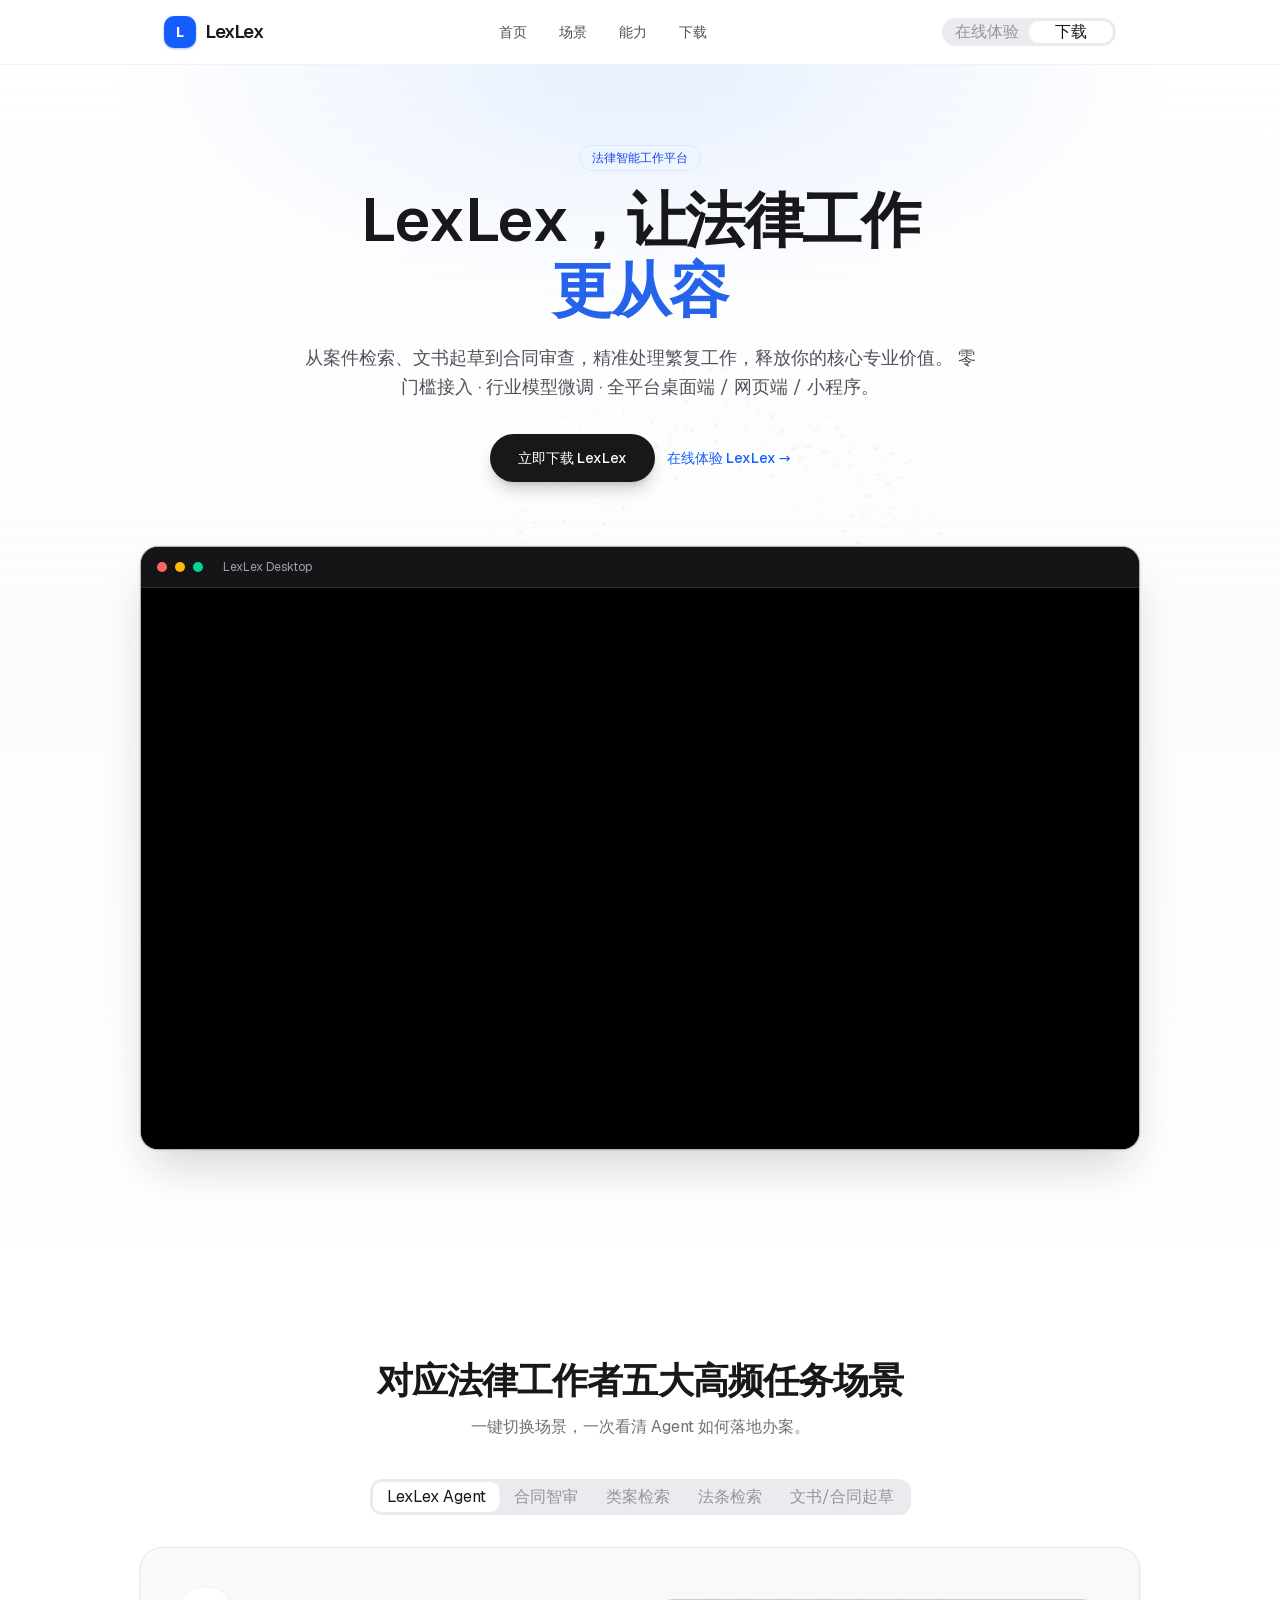
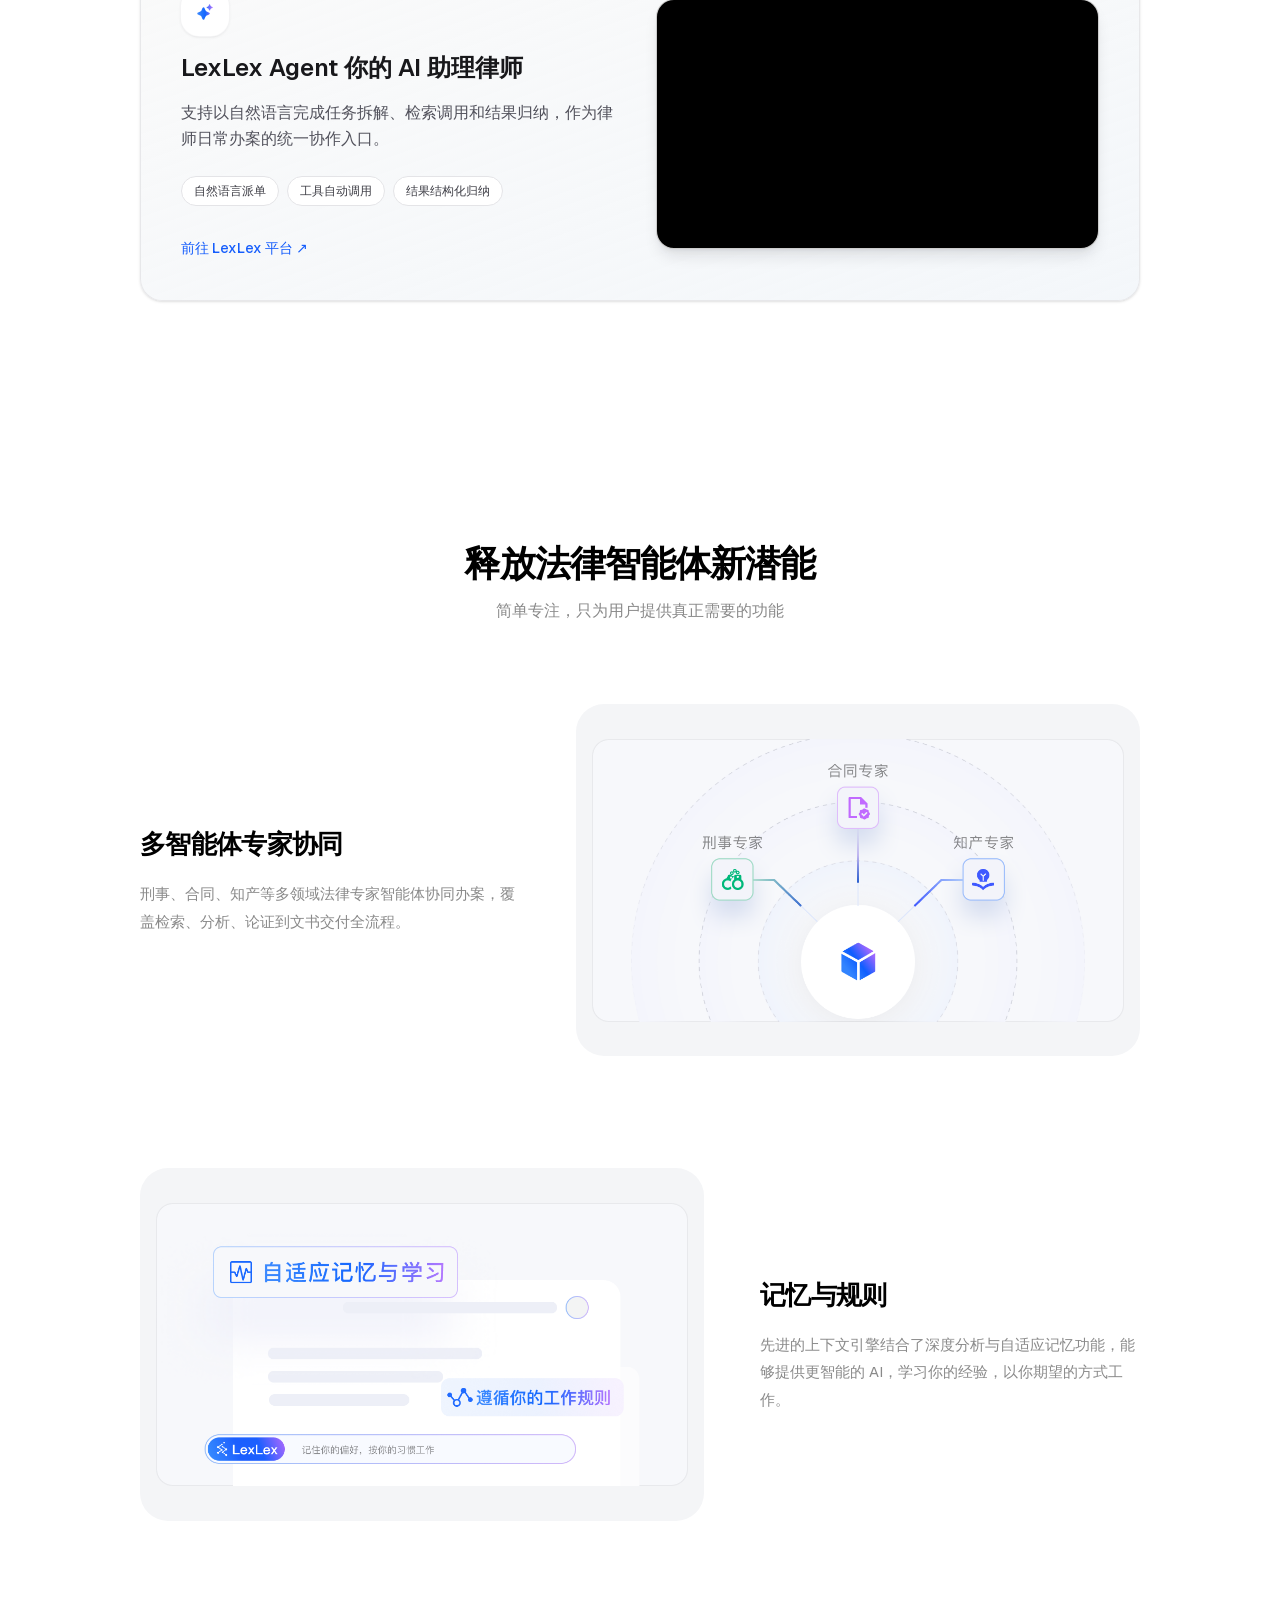
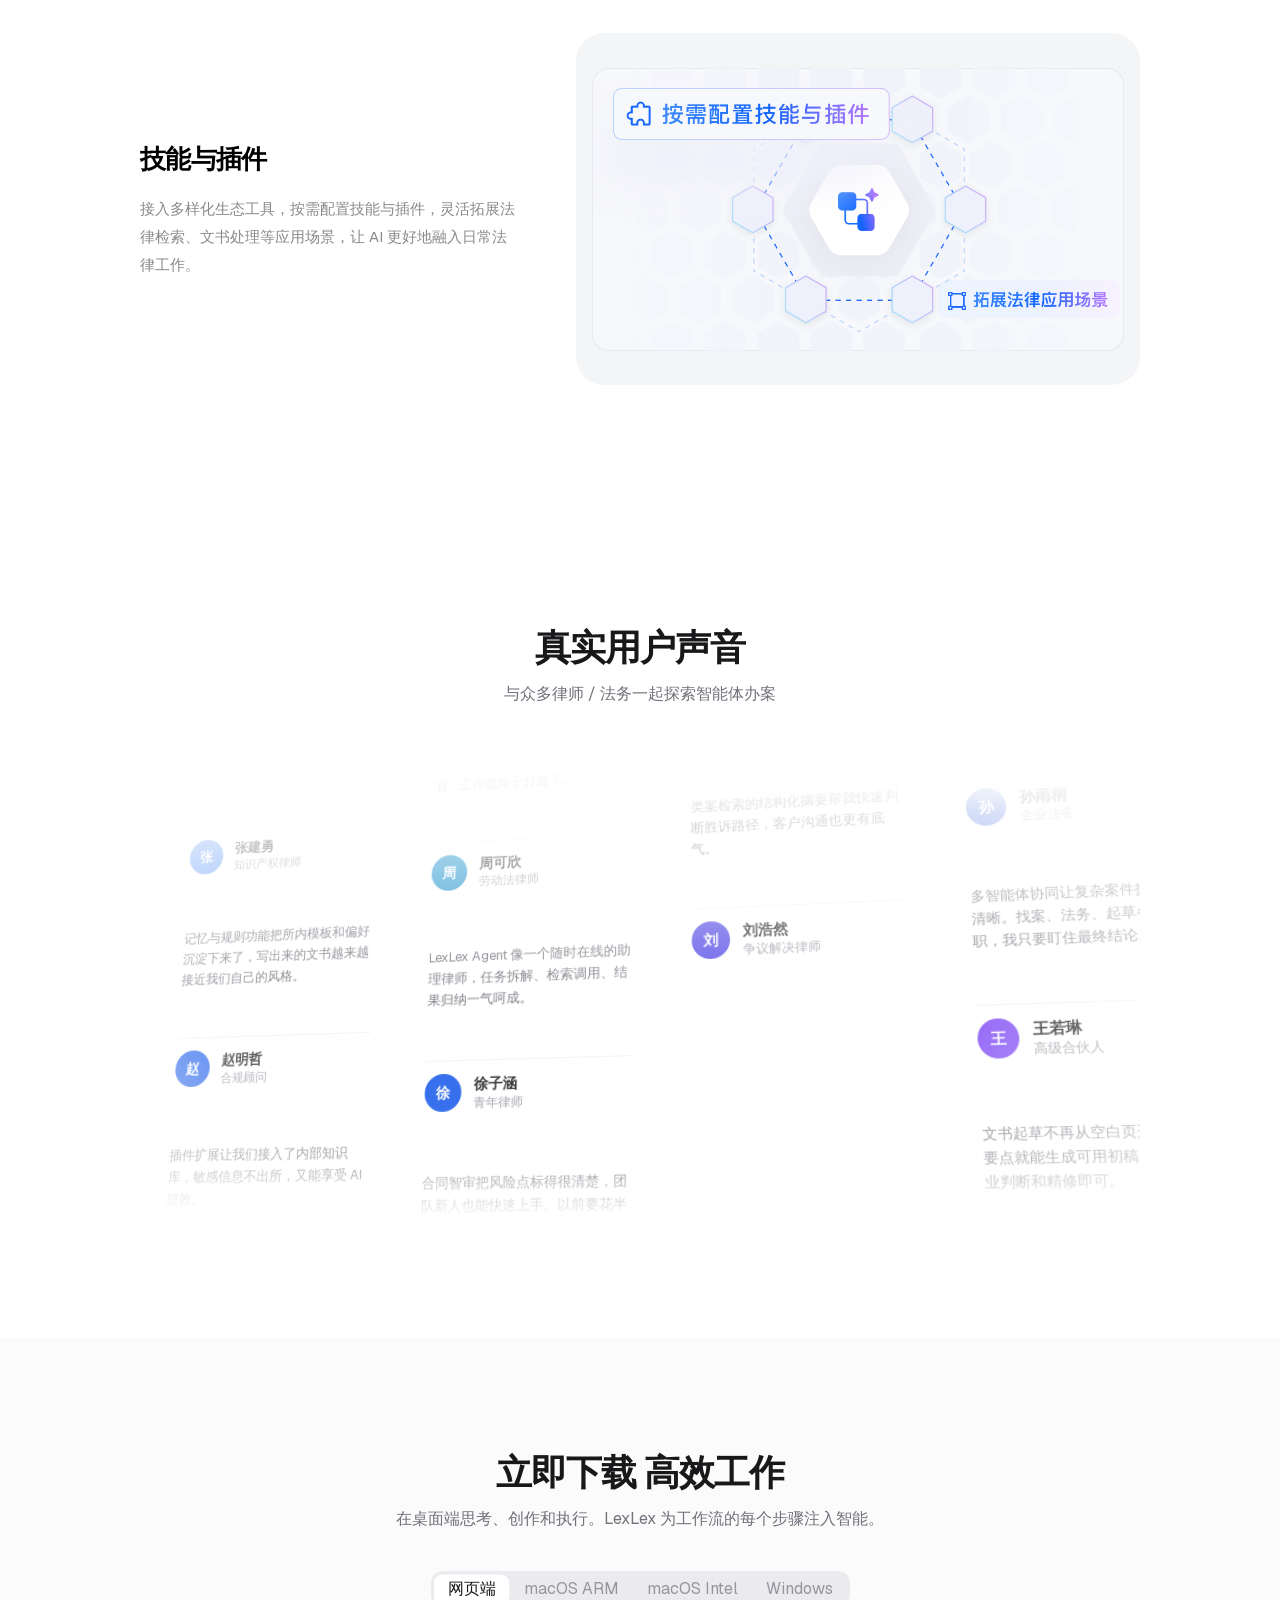
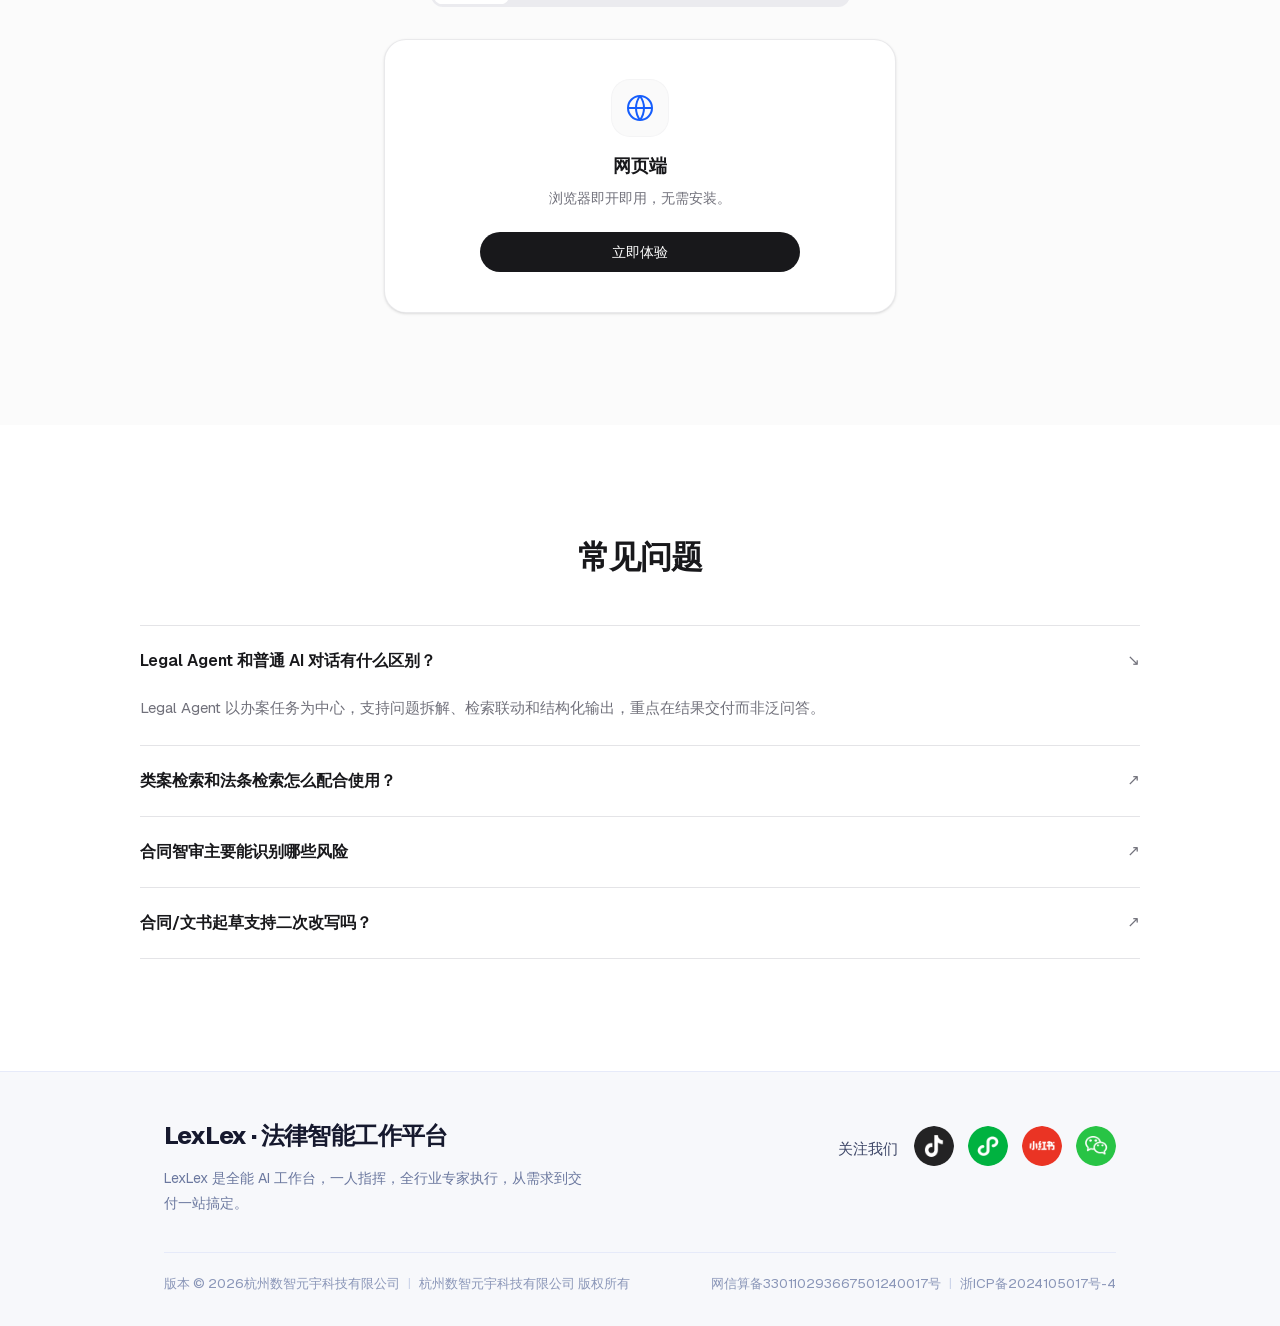
==== commit f6ad195e: "Add Fold Text titles and Swarm Cursor background; keep Rubber Segment - FoldText on Hero H1 and majo" ====
--- a/index.html
+++ b/index.html
@@ -1 +1 @@
-<!DOCTYPE html><html lang="zh-CN" class="T19VSG_variable _8Li5zG_variable h-full antialiased"><head><meta charSet="utf-8"/><meta name="viewport" content="width=device-width, initial-scale=1"/><link rel="preload" href="/_next/static/media/797e433ab948586e-s.p.0r6juujl39pe6.woff2" as="font" crossorigin="" type="font/woff2"/><link rel="preload" href="/_next/static/media/caa3a2e1cccd8315-s.p.0wgildi0cnwt9.woff2" as="font" crossorigin="" type="font/woff2"/><link rel="preload" as="image" href="/assets/scenes/lexlexagent.png"/><link rel="preload" href="/assets/capabilities/legal-experts.png" as="image"/><link rel="preload" href="/assets/capabilities/memory3.png" as="image"/><link rel="preload" href="/assets/capabilities/skill-center.png" as="image"/><link rel="preload" as="image" href="/assets/icons/douyin.png"/><link rel="preload" as="image" href="/assets/qr/douyin-qr.png"/><link rel="preload" as="image" href="/assets/icons/miniprogram.png"/><link rel="preload" as="image" href="/assets/qr/miniprogram-qr.png"/><link rel="preload" as="image" href="/assets/icons/xiaohongshu.png"/><link rel="preload" as="image" href="/assets/qr/xhs-qr.png"/><link rel="stylesheet" href="/_next/static/chunks/1icoxlhxas9os.css" data-precedence="next"/><link rel="preload" as="script" fetchPriority="low" href="/_next/static/chunks/3cfn99dbrcvvp.js"/><script src="/_next/static/chunks/24oq267qibdq3.js" async=""></script><script src="/_next/static/chunks/3t-narujfff8x.js" async=""></script><script src="/_next/static/chunks/turbopack-3-ry682tkyiqk.js" async=""></script><script src="/_next/static/chunks/42onvq6nokjl2.js" async=""></script><script src="/_next/static/chunks/0iv9spnnj7mk2.js" async=""></script><link rel="preload" as="image" href="/assets/icons/wechat.png"/><link rel="preload" as="image" href="/assets/qr/wechat-qr.png"/><title>LexLex | 数智元宇</title><meta name="description" content="LexLex是数智元宇推出的本地优先法律智能执行平台，覆盖调研、审阅、合规、自动化与团队协同。"/><meta name="keywords" content="数智元宇,LexLex,法律AI,合同智审,类案检索"/><link rel="icon" href="/favicon.ico?favicon.117ezoe8m31dk.ico" sizes="48x48" type="image/x-icon"/><link rel="icon" href="/favicon.ico"/><meta name="next-size-adjust" content=""/><script src="/_next/static/chunks/0cz1d0mv5g_q7.js" noModule=""></script></head><body class="min-h-full flex flex-col font-sans"><div hidden=""><!--$--><!--/$--></div><div id="top" class="flex min-h-full flex-col bg-white"><header class="sticky top-0 z-50 border-b border-black/5 bg-white/80 backdrop-blur-xl"><div class="mx-auto flex h-16 max-w-[1000px] items-center justify-between px-4 sm:px-6"><a href="#top" class="flex items-center gap-2.5 font-semibold tracking-tight text-zinc-900"><span class="flex h-8 w-8 items-center justify-center rounded-lg bg-blue-600 text-sm font-bold text-white shadow-sm shadow-blue-600/30">L</span><span class="text-lg">LexLex</span></a><nav class="hidden items-center gap-8 text-sm text-zinc-600 md:flex"><a href="#top" class="transition-colors hover:text-zinc-900">首页</a><a href="#scenarios" class="transition-colors hover:text-zinc-900">场景</a><a href="#capabilities" class="transition-colors hover:text-zinc-900">能力</a><a href="#download" class="transition-colors hover:text-zinc-900">下载</a></nav><div class="hidden md:block"><div role="radiogroup" aria-label="主要操作" data-equal="" data-draggable="" class="group relative inline-grid grid-flow-col auto-cols-auto align-middle select-none touch-pan-y [font-family:inherit] [-webkit-tap-highlight-color:transparent] [-webkit-touch-callout:none] p-[var(--rs-inset)] rounded-[var(--rs-radius)] [background:var(--rs-track)] data-[equal]:auto-cols-[minmax(0,1fr)] data-[held]:cursor-grabbing aria-disabled:pointer-events-none aria-disabled:opacity-50" style="--rs-track:#ebebef;--rs-thumb:#ffffff;--rs-ink:#71717a;--rs-ink-active:#18181b;--rs-radius:999px;--rs-inset:3px;--rs-thumb-radius:996px;--rs-h:28px;--rs-font:12px;--rs-pad:10px;--rs-min:36px;--rs-ease-out:cubic-bezier(0.23, 1, 0.32, 1)"><button type="button" role="radio" aria-checked="false" tabindex="-1" class="inline-flex h-[calc(var(--rs-h)-var(--rs-inset)*2)] min-w-[var(--rs-min)] items-center justify-center gap-1.5 m-0 border-0 bg-transparent px-[var(--rs-pad)] py-0 rounded-[var(--rs-thumb-radius)] [font:inherit] text-[length:var(--rs-font)] font-medium leading-none whitespace-nowrap outline-none [transition:opacity_160ms_ease,transform_160ms_var(--rs-ease-out)] motion-reduce:[transition:opacity_160ms_ease] cursor-pointer [color:var(--rs-ink)] opacity-70 aria-checked:cursor-default group-data-[draggable]:aria-checked:cursor-grab group-data-[held]:cursor-grabbing data-[pressed]:[transform:scale(0.96)] focus-visible:outline-2 focus-visible:outline-offset-[3px] focus-visible:[outline-color:var(--rs-thumb)] [@media(hover:hover)_and_(pointer:fine)]:[&amp;[aria-checked=false]:hover]:opacity-90">在线体验</button><button type="button" role="radio" aria-checked="true" tabindex="0" class="inline-flex h-[calc(var(--rs-h)-var(--rs-inset)*2)] min-w-[var(--rs-min)] items-center justify-center gap-1.5 m-0 border-0 bg-transparent px-[var(--rs-pad)] py-0 rounded-[var(--rs-thumb-radius)] [font:inherit] text-[length:var(--rs-font)] font-medium leading-none whitespace-nowrap outline-none [transition:opacity_160ms_ease,transform_160ms_var(--rs-ease-out)] motion-reduce:[transition:opacity_160ms_ease] cursor-pointer [color:var(--rs-ink)] opacity-70 aria-checked:cursor-default group-data-[draggable]:aria-checked:cursor-grab group-data-[held]:cursor-grabbing data-[pressed]:[transform:scale(0.96)] focus-visible:outline-2 focus-visible:outline-offset-[3px] focus-visible:[outline-color:var(--rs-thumb)] [@media(hover:hover)_and_(pointer:fine)]:[&amp;[aria-checked=false]:hover]:opacity-90">下载</button><div class="pointer-events-none absolute inset-[var(--rs-inset)] grid grid-flow-col auto-cols-auto group-data-[equal]:auto-cols-[minmax(0,1fr)] [background:var(--rs-thumb)] [color:var(--rs-ink-active)]" aria-hidden="true" style="clip-path:inset(0 0px 0 0px round 996px)"><span class="inline-flex h-[calc(var(--rs-h)-var(--rs-inset)*2)] min-w-[var(--rs-min)] items-center justify-center gap-1.5 m-0 border-0 bg-transparent px-[var(--rs-pad)] py-0 rounded-[var(--rs-thumb-radius)] [font:inherit] text-[length:var(--rs-font)] font-medium leading-none whitespace-nowrap outline-none [transition:opacity_160ms_ease,transform_160ms_var(--rs-ease-out)] motion-reduce:[transition:opacity_160ms_ease] cursor-default [color:inherit]">在线体验</span><span class="inline-flex h-[calc(var(--rs-h)-var(--rs-inset)*2)] min-w-[var(--rs-min)] items-center justify-center gap-1.5 m-0 border-0 bg-transparent px-[var(--rs-pad)] py-0 rounded-[var(--rs-thumb-radius)] [font:inherit] text-[length:var(--rs-font)] font-medium leading-none whitespace-nowrap outline-none [transition:opacity_160ms_ease,transform_160ms_var(--rs-ease-out)] motion-reduce:[transition:opacity_160ms_ease] cursor-default [color:inherit]">下载</span></div></div></div><button type="button" class="inline-flex h-10 w-10 items-center justify-center rounded-lg border border-zinc-200 md:hidden" aria-label="打开菜单"><span class="text-lg">☰</span></button></div></header><main class="flex-1"><section class="relative overflow-hidden bg-gradient-to-b from-white via-slate-50/80 to-white px-4 pb-16 pt-14 sm:px-6 sm:pb-24 sm:pt-20"><div class="pointer-events-none absolute inset-x-0 top-0 h-72 bg-[radial-gradient(ellipse_at_top,_rgba(59,130,246,0.12),_transparent_60%)]"></div><div class="relative mx-auto max-w-[1000px]"><div class="invisible"><div class="mx-auto max-w-3xl text-center"><p class="mb-4 inline-flex items-center rounded-full border border-blue-100 bg-blue-50 px-3 py-1 text-xs font-medium text-blue-700">法律智能工作平台</p><h1 class="text-4xl font-semibold tracking-tight text-zinc-900 sm:text-5xl md:text-6xl">LexLex，让法律工作<span class="bg-gradient-to-r from-blue-600 to-indigo-500 bg-clip-text text-transparent">更从容</span></h1><p class="mx-auto mt-5 max-w-2xl text-base leading-relaxed text-zinc-600 sm:text-lg">从案件检索、文书起草到合同审查，精准处理繁复工作，释放你的核心专业价值。 零门槛接入 · 行业模型微调 · 全平台桌面端 / 网页端 / 小程序。</p><div class="mt-8 flex flex-col items-center justify-center gap-3 sm:flex-row"><a href="#download" class="inline-flex items-center justify-center rounded-full bg-zinc-900 px-7 py-3.5 text-sm font-medium text-white shadow-lg shadow-zinc-900/20 transition hover:bg-zinc-800">立即下载 LexLex</a><a href="https://lm.metazh.cn" target="_blank" rel="noreferrer" class="text-sm font-medium text-blue-600 transition hover:text-blue-700">在线体验 LexLex →</a></div></div></div><div class="invisible mt-12 sm:mt-16"><div class="mx-auto max-w-5xl overflow-hidden rounded-2xl border border-zinc-200/80 bg-black shadow-2xl shadow-zinc-900/20 ring-1 ring-black/5"><div class="flex items-center gap-2 border-b border-white/10 bg-zinc-900/90 px-4 py-3"><span class="h-2.5 w-2.5 rounded-full bg-red-400"></span><span class="h-2.5 w-2.5 rounded-full bg-amber-400"></span><span class="h-2.5 w-2.5 rounded-full bg-emerald-400"></span><span class="ml-3 text-xs text-zinc-400">LexLex Desktop</span></div><video class="aspect-video w-full bg-black object-cover" autoPlay="" muted="" playsInline="" loop="" preload="metadata" poster="" aria-label="LexLex 产品演示视频"><source src="/assets/videos/pc.mp4" type="video/mp4"/></video></div></div></div></section><section id="scenarios" class="scroll-mt-20 bg-white px-4 py-20 sm:px-6 sm:py-28"><div class="mx-auto max-w-[1000px]"><div class="invisible"><div class="mx-auto max-w-2xl text-center"><h2 class="text-3xl font-semibold tracking-tight text-zinc-900 sm:text-4xl">对应法律工作者五大高频任务场景</h2><p class="mt-3 text-zinc-500">一键切换场景，一次看清 Agent 如何落地办案。</p></div></div><div class="invisible mt-10 flex justify-center"><div class="w-full max-w-4xl overflow-x-auto overflow-y-hidden [scrollbar-width:none] [-ms-overflow-style:none] [&amp;::-webkit-scrollbar]:hidden"><div class="flex min-w-max justify-center px-1"><div role="radiogroup" aria-label="五大任务场景" data-draggable="" class="group relative inline-grid grid-flow-col auto-cols-auto align-middle select-none touch-pan-y [font-family:inherit] [-webkit-tap-highlight-color:transparent] [-webkit-touch-callout:none] p-[var(--rs-inset)] rounded-[var(--rs-radius)] [background:var(--rs-track)] data-[equal]:auto-cols-[minmax(0,1fr)] data-[held]:cursor-grabbing aria-disabled:pointer-events-none aria-disabled:opacity-50" style="--rs-track:#ebebef;--rs-thumb:#ffffff;--rs-ink:#71717a;--rs-ink-active:#18181b;--rs-radius:12px;--rs-inset:3px;--rs-thumb-radius:9px;--rs-h:36px;--rs-font:13px;--rs-pad:14px;--rs-min:44px;--rs-ease-out:cubic-bezier(0.23, 1, 0.32, 1)"><button type="button" role="radio" aria-checked="true" tabindex="0" class="inline-flex h-[calc(var(--rs-h)-var(--rs-inset)*2)] min-w-[var(--rs-min)] items-center justify-center gap-1.5 m-0 border-0 bg-transparent px-[var(--rs-pad)] py-0 rounded-[var(--rs-thumb-radius)] [font:inherit] text-[length:var(--rs-font)] font-medium leading-none whitespace-nowrap outline-none [transition:opacity_160ms_ease,transform_160ms_var(--rs-ease-out)] motion-reduce:[transition:opacity_160ms_ease] cursor-pointer [color:var(--rs-ink)] opacity-70 aria-checked:cursor-default group-data-[draggable]:aria-checked:cursor-grab group-data-[held]:cursor-grabbing data-[pressed]:[transform:scale(0.96)] focus-visible:outline-2 focus-visible:outline-offset-[3px] focus-visible:[outline-color:var(--rs-thumb)] [@media(hover:hover)_and_(pointer:fine)]:[&amp;[aria-checked=false]:hover]:opacity-90">LexLex Agent</button><button type="button" role="radio" aria-checked="false" tabindex="-1" class="inline-flex h-[calc(var(--rs-h)-var(--rs-inset)*2)] min-w-[var(--rs-min)] items-center justify-center gap-1.5 m-0 border-0 bg-transparent px-[var(--rs-pad)] py-0 rounded-[var(--rs-thumb-radius)] [font:inherit] text-[length:var(--rs-font)] font-medium leading-none whitespace-nowrap outline-none [transition:opacity_160ms_ease,transform_160ms_var(--rs-ease-out)] motion-reduce:[transition:opacity_160ms_ease] cursor-pointer [color:var(--rs-ink)] opacity-70 aria-checked:cursor-default group-data-[draggable]:aria-checked:cursor-grab group-data-[held]:cursor-grabbing data-[pressed]:[transform:scale(0.96)] focus-visible:outline-2 focus-visible:outline-offset-[3px] focus-visible:[outline-color:var(--rs-thumb)] [@media(hover:hover)_and_(pointer:fine)]:[&amp;[aria-checked=false]:hover]:opacity-90">合同智审</button><button type="button" role="radio" aria-checked="false" tabindex="-1" class="inline-flex h-[calc(var(--rs-h)-var(--rs-inset)*2)] min-w-[var(--rs-min)] items-center justify-center gap-1.5 m-0 border-0 bg-transparent px-[var(--rs-pad)] py-0 rounded-[var(--rs-thumb-radius)] [font:inherit] text-[length:var(--rs-font)] font-medium leading-none whitespace-nowrap outline-none [transition:opacity_160ms_ease,transform_160ms_var(--rs-ease-out)] motion-reduce:[transition:opacity_160ms_ease] cursor-pointer [color:var(--rs-ink)] opacity-70 aria-checked:cursor-default group-data-[draggable]:aria-checked:cursor-grab group-data-[held]:cursor-grabbing data-[pressed]:[transform:scale(0.96)] focus-visible:outline-2 focus-visible:outline-offset-[3px] focus-visible:[outline-color:var(--rs-thumb)] [@media(hover:hover)_and_(pointer:fine)]:[&amp;[aria-checked=false]:hover]:opacity-90">类案检索</button><button type="button" role="radio" aria-checked="false" tabindex="-1" class="inline-flex h-[calc(var(--rs-h)-var(--rs-inset)*2)] min-w-[var(--rs-min)] items-center justify-center gap-1.5 m-0 border-0 bg-transparent px-[var(--rs-pad)] py-0 rounded-[var(--rs-thumb-radius)] [font:inherit] text-[length:var(--rs-font)] font-medium leading-none whitespace-nowrap outline-none [transition:opacity_160ms_ease,transform_160ms_var(--rs-ease-out)] motion-reduce:[transition:opacity_160ms_ease] cursor-pointer [color:var(--rs-ink)] opacity-70 aria-checked:cursor-default group-data-[draggable]:aria-checked:cursor-grab group-data-[held]:cursor-grabbing data-[pressed]:[transform:scale(0.96)] focus-visible:outline-2 focus-visible:outline-offset-[3px] focus-visible:[outline-color:var(--rs-thumb)] [@media(hover:hover)_and_(pointer:fine)]:[&amp;[aria-checked=false]:hover]:opacity-90">法条检索</button><button type="button" role="radio" aria-checked="false" tabindex="-1" class="inline-flex h-[calc(var(--rs-h)-var(--rs-inset)*2)] min-w-[var(--rs-min)] items-center justify-center gap-1.5 m-0 border-0 bg-transparent px-[var(--rs-pad)] py-0 rounded-[var(--rs-thumb-radius)] [font:inherit] text-[length:var(--rs-font)] font-medium leading-none whitespace-nowrap outline-none [transition:opacity_160ms_ease,transform_160ms_var(--rs-ease-out)] motion-reduce:[transition:opacity_160ms_ease] cursor-pointer [color:var(--rs-ink)] opacity-70 aria-checked:cursor-default group-data-[draggable]:aria-checked:cursor-grab group-data-[held]:cursor-grabbing data-[pressed]:[transform:scale(0.96)] focus-visible:outline-2 focus-visible:outline-offset-[3px] focus-visible:[outline-color:var(--rs-thumb)] [@media(hover:hover)_and_(pointer:fine)]:[&amp;[aria-checked=false]:hover]:opacity-90">文书/合同起草</button><div class="pointer-events-none absolute inset-[var(--rs-inset)] grid grid-flow-col auto-cols-auto group-data-[equal]:auto-cols-[minmax(0,1fr)] [background:var(--rs-thumb)] [color:var(--rs-ink-active)]" aria-hidden="true" style="clip-path:inset(0 0px 0 0px round 9px)"><span class="inline-flex h-[calc(var(--rs-h)-var(--rs-inset)*2)] min-w-[var(--rs-min)] items-center justify-center gap-1.5 m-0 border-0 bg-transparent px-[var(--rs-pad)] py-0 rounded-[var(--rs-thumb-radius)] [font:inherit] text-[length:var(--rs-font)] font-medium leading-none whitespace-nowrap outline-none [transition:opacity_160ms_ease,transform_160ms_var(--rs-ease-out)] motion-reduce:[transition:opacity_160ms_ease] cursor-default [color:inherit]">LexLex Agent</span><span class="inline-flex h-[calc(var(--rs-h)-var(--rs-inset)*2)] min-w-[var(--rs-min)] items-center justify-center gap-1.5 m-0 border-0 bg-transparent px-[var(--rs-pad)] py-0 rounded-[var(--rs-thumb-radius)] [font:inherit] text-[length:var(--rs-font)] font-medium leading-none whitespace-nowrap outline-none [transition:opacity_160ms_ease,transform_160ms_var(--rs-ease-out)] motion-reduce:[transition:opacity_160ms_ease] cursor-default [color:inherit]">合同智审</span><span class="inline-flex h-[calc(var(--rs-h)-var(--rs-inset)*2)] min-w-[var(--rs-min)] items-center justify-center gap-1.5 m-0 border-0 bg-transparent px-[var(--rs-pad)] py-0 rounded-[var(--rs-thumb-radius)] [font:inherit] text-[length:var(--rs-font)] font-medium leading-none whitespace-nowrap outline-none [transition:opacity_160ms_ease,transform_160ms_var(--rs-ease-out)] motion-reduce:[transition:opacity_160ms_ease] cursor-default [color:inherit]">类案检索</span><span class="inline-flex h-[calc(var(--rs-h)-var(--rs-inset)*2)] min-w-[var(--rs-min)] items-center justify-center gap-1.5 m-0 border-0 bg-transparent px-[var(--rs-pad)] py-0 rounded-[var(--rs-thumb-radius)] [font:inherit] text-[length:var(--rs-font)] font-medium leading-none whitespace-nowrap outline-none [transition:opacity_160ms_ease,transform_160ms_var(--rs-ease-out)] motion-reduce:[transition:opacity_160ms_ease] cursor-default [color:inherit]">法条检索</span><span class="inline-flex h-[calc(var(--rs-h)-var(--rs-inset)*2)] min-w-[var(--rs-min)] items-center justify-center gap-1.5 m-0 border-0 bg-transparent px-[var(--rs-pad)] py-0 rounded-[var(--rs-thumb-radius)] [font:inherit] text-[length:var(--rs-font)] font-medium leading-none whitespace-nowrap outline-none [transition:opacity_160ms_ease,transform_160ms_var(--rs-ease-out)] motion-reduce:[transition:opacity_160ms_ease] cursor-default [color:inherit]">文书/合同起草</span></div></div></div></div></div><div class="invisible mt-8"><div class="overflow-hidden rounded-3xl border border-zinc-200/80 bg-gradient-to-br from-zinc-50 to-slate-100/80 p-6 shadow-sm sm:p-10"><div class="grid items-center gap-8 lg:grid-cols-2"><div><div class="mb-4 flex h-12 w-12 items-center justify-center rounded-2xl bg-white shadow-sm ring-1 ring-zinc-100"><img src="/assets/scenes/lexlexagent.png" alt="" class="h-7 w-7 object-contain"/></div><h3 class="text-2xl font-semibold text-zinc-900">LexLex Agent 你的 AI 助理律师</h3><p class="mt-4 text-base leading-relaxed text-zinc-600">支持以自然语言完成任务拆解、检索调用和结果归纳，作为律师日常办案的统一协作入口。</p><ul class="mt-6 flex flex-wrap gap-2"><li class="rounded-full border border-zinc-200 bg-white px-3 py-1.5 text-xs font-medium text-zinc-700">自然语言派单</li><li class="rounded-full border border-zinc-200 bg-white px-3 py-1.5 text-xs font-medium text-zinc-700">工具自动调用</li><li class="rounded-full border border-zinc-200 bg-white px-3 py-1.5 text-xs font-medium text-zinc-700">结果结构化归纳</li></ul><a href="https://lm.metazh.cn" target="_blank" rel="noreferrer" class="mt-8 inline-flex items-center text-sm font-medium text-blue-600 hover:text-blue-700">前往 LexLex 平台 ↗</a></div><div class="relative overflow-hidden rounded-2xl border border-white/80 bg-black shadow-lg shadow-zinc-900/10"><video class="aspect-video w-full object-cover" autoPlay="" muted="" playsInline="" loop="" preload="metadata" aria-label="LexLex Agent 场景演示"><source src="/assets/videos/legalagent.mp4" type="video/mp4"/></video></div></div></div></div></div></section><section id="capabilities" class="scroll-mt-20 bg-white px-4 py-24 sm:px-6 sm:py-32"><div class="mx-auto max-w-[1000px]"><div class="invisible"><div class="mx-auto max-w-2xl text-center"><h2 class="text-[28px] font-bold tracking-tight text-black sm:text-[36px] sm:leading-tight">释放法律智能体新潜能</h2><p class="mt-3 text-[15px] leading-relaxed text-[#8A8A8A] sm:text-base">简单专注，只为用户提供真正需要的功能</p></div></div><div class="mt-16 flex flex-col gap-16 sm:mt-20 sm:gap-24 lg:gap-28"><div class="invisible"><div class="flex flex-col items-center gap-8 lg:gap-14 lg:flex-row"><div class="w-full max-w-md shrink-0 lg:max-w-[340px] xl:max-w-[380px] lg:text-left"><h3 class="text-[22px] font-bold tracking-tight text-black sm:text-[26px]">多智能体专家协同</h3><p class="mt-4 text-[14px] leading-[1.85] text-[#8A8A8A] sm:text-[15px]">刑事、合同、知产等多领域法律专家智能体协同办案，覆盖检索、分析、论证到文书交付全流程。</p></div><div class="w-full flex-1"><div class="overflow-hidden rounded-[24px] bg-[#F4F5F7] sm:rounded-[28px]"><img src="/assets/capabilities/legal-experts.png" alt="多智能体专家协同示意" class="aspect-[16/10] w-full object-contain p-2 sm:p-3 md:p-4"/></div></div></div></div><div class="invisible"><div class="flex flex-col items-center gap-8 lg:gap-14 lg:flex-row-reverse"><div class="w-full max-w-md shrink-0 lg:max-w-[340px] xl:max-w-[380px] lg:text-left"><h3 class="text-[22px] font-bold tracking-tight text-black sm:text-[26px]">记忆与规则</h3><p class="mt-4 text-[14px] leading-[1.85] text-[#8A8A8A] sm:text-[15px]">先进的上下文引擎结合了深度分析与自适应记忆功能，能够提供更智能的 AI，学习你的经验，以你期望的方式工作。</p></div><div class="w-full flex-1"><div class="overflow-hidden rounded-[24px] bg-[#F4F5F7] sm:rounded-[28px]"><img src="/assets/capabilities/memory3.png" alt="记忆与规则示意" class="aspect-[16/10] w-full object-contain p-2 sm:p-3 md:p-4"/></div></div></div></div><div class="invisible"><div class="flex flex-col items-center gap-8 lg:gap-14 lg:flex-row"><div class="w-full max-w-md shrink-0 lg:max-w-[340px] xl:max-w-[380px] lg:text-left"><h3 class="text-[22px] font-bold tracking-tight text-black sm:text-[26px]">技能与插件</h3><p class="mt-4 text-[14px] leading-[1.85] text-[#8A8A8A] sm:text-[15px]">接入多样化生态工具，按需配置技能与插件，灵活拓展法律检索、文书处理等应用场景，让 AI 更好地融入日常法律工作。</p></div><div class="w-full flex-1"><div class="overflow-hidden rounded-[24px] bg-[#F4F5F7] sm:rounded-[28px]"><img src="/assets/capabilities/skill-center.png" alt="技能与插件示意" class="aspect-[16/10] w-full object-contain p-2 sm:p-3 md:p-4"/></div></div></div></div></div></div></section><section id="voices" class="scroll-mt-20 overflow-hidden bg-white px-4 py-20 sm:px-6 sm:py-28"><div class="mx-auto max-w-[1000px]"><div class="invisible"><div class="mx-auto max-w-2xl text-center"><h2 class="text-3xl font-semibold tracking-tight text-zinc-900 sm:text-4xl">真实用户声音</h2><p class="mt-3 text-zinc-500">与众多律师 / 法务一起探索智能体办案</p></div></div><div class="invisible mt-10"><div class="relative mx-auto h-[420px] w-full max-w-5xl sm:h-[480px]"><div class="pointer-events-none absolute inset-x-0 top-0 z-10 h-16 bg-gradient-to-b from-white to-transparent"></div><div class="pointer-events-none absolute inset-x-0 bottom-0 z-10 h-16 bg-gradient-to-t from-white to-transparent"></div><div class="relative h-full w-full overflow-hidden rounded-3xl" style="--dw-tile-w:240px;--dw-tile-h:200px;--dw-gap:16px;--dw-radius:18px;--dw-lift:48px;--dw-dim:0.92;--dw-gray:0;--dw-overlay:#ffffff;--dw-edge:44.99999999999999%;perspective:1200px;perspective-origin:50% 50%;-webkit-mask-image:radial-gradient(ellipse 78% 82% at 50% 46%, #000 var(--dw-edge), transparent 100%), linear-gradient(to top, #000 var(--dw-edge), transparent 100%);mask-image:radial-gradient(ellipse 78% 82% at 50% 46%, #000 var(--dw-edge), transparent 100%), linear-gradient(to top, #000 var(--dw-edge), transparent 100%);-webkit-mask-composite:source-in;mask-composite:intersect" role="group" aria-label="Drifting wall of tiles"><div class="absolute left-1/2 top-1/2 flex cursor-pointer flex-row [transform-style:preserve-3d] [transform-origin:50%_50%] will-change-transform"><div class="relative w-[calc(var(--dw-tile-w)+var(--dw-gap))] [transform-style:preserve-3d]"><div class="flex flex-col [transform-style:preserve-3d] will-change-transform"><div tabindex="0" role="button" aria-label="张建勇" class="group/tile relative block flex-none cursor-pointer outline-none w-full h-[calc(var(--dw-tile-h)+var(--dw-gap))] [transform-style:preserve-3d]" data-tile-id="0-0-0" data-col="0"><span class="pointer-events-none absolute inset-[calc(var(--dw-gap)/2)] flex h-auto overflow-hidden bg-white text-left rounded-[var(--dw-radius)] opacity-[var(--dw-dim)] [transform:translateZ(0)] transition-[transform,opacity,box-shadow] duration-[420ms] ease-[cubic-bezier(0.22,1,0.36,1)] group-[.is-active]/tile:opacity-100 group-[.is-active]/tile:[transform:translateZ(var(--dw-lift))] group-[.is-active]/tile:shadow-[0_24px_60px_-18px_rgba(0,0,0,0.35)] group-focus-visible/tile:opacity-100 group-focus-visible/tile:[transform:translateZ(var(--dw-lift))] group-focus-visible/tile:shadow-[0_24px_60px_-18px_rgba(0,0,0,0.35),0_0_0_2px_rgba(37,99,235,0.35)]"><div class="flex h-full w-full flex-col justify-between p-4 sm:p-5"><p class="text-[13px] leading-relaxed text-zinc-500 line-clamp-5">我所的 AI 助理终于能跟着办案节奏走了。类案检索和文书起草串在一条对话里，省掉了很多来回切换。</p><div class="mt-4 flex items-center gap-3 border-t border-zinc-100 pt-3"><span class="flex h-9 w-9 shrink-0 items-center justify-center rounded-full text-sm font-semibold text-white" style="background-color:#3B82F6">张</span><div class="min-w-0"><p class="truncate text-sm font-semibold text-zinc-800">张建勇</p><p class="truncate text-xs text-zinc-400">知识产权律师</p></div></div></div></span></div><div tabindex="0" role="button" aria-label="赵明哲" class="group/tile relative block flex-none cursor-pointer outline-none w-full h-[calc(var(--dw-tile-h)+var(--dw-gap))] [transform-style:preserve-3d]" data-tile-id="0-0-1" data-col="0"><span class="pointer-events-none absolute inset-[calc(var(--dw-gap)/2)] flex h-auto overflow-hidden bg-white text-left rounded-[var(--dw-radius)] opacity-[var(--dw-dim)] [transform:translateZ(0)] transition-[transform,opacity,box-shadow] duration-[420ms] ease-[cubic-bezier(0.22,1,0.36,1)] group-[.is-active]/tile:opacity-100 group-[.is-active]/tile:[transform:translateZ(var(--dw-lift))] group-[.is-active]/tile:shadow-[0_24px_60px_-18px_rgba(0,0,0,0.35)] group-focus-visible/tile:opacity-100 group-focus-visible/tile:[transform:translateZ(var(--dw-lift))] group-focus-visible/tile:shadow-[0_24px_60px_-18px_rgba(0,0,0,0.35),0_0_0_2px_rgba(37,99,235,0.35)]"><div class="flex h-full w-full flex-col justify-between p-4 sm:p-5"><p class="text-[13px] leading-relaxed text-zinc-500 line-clamp-5">记忆与规则功能把所内模板和偏好沉淀下来了，写出来的文书越来越接近我们自己的风格。</p><div class="mt-4 flex items-center gap-3 border-t border-zinc-100 pt-3"><span class="flex h-9 w-9 shrink-0 items-center justify-center rounded-full text-sm font-semibold text-white" style="background-color:#2563EB">赵</span><div class="min-w-0"><p class="truncate text-sm font-semibold text-zinc-800">赵明哲</p><p class="truncate text-xs text-zinc-400">合规顾问</p></div></div></div></span></div><div tabindex="0" role="button" aria-label="马俊杰" class="group/tile relative block flex-none cursor-pointer outline-none w-full h-[calc(var(--dw-tile-h)+var(--dw-gap))] [transform-style:preserve-3d]" data-tile-id="0-0-2" data-col="0"><span class="pointer-events-none absolute inset-[calc(var(--dw-gap)/2)] flex h-auto overflow-hidden bg-white text-left rounded-[var(--dw-radius)] opacity-[var(--dw-dim)] [transform:translateZ(0)] transition-[transform,opacity,box-shadow] duration-[420ms] ease-[cubic-bezier(0.22,1,0.36,1)] group-[.is-active]/tile:opacity-100 group-[.is-active]/tile:[transform:translateZ(var(--dw-lift))] group-[.is-active]/tile:shadow-[0_24px_60px_-18px_rgba(0,0,0,0.35)] group-focus-visible/tile:opacity-100 group-focus-visible/tile:[transform:translateZ(var(--dw-lift))] group-focus-visible/tile:shadow-[0_24px_60px_-18px_rgba(0,0,0,0.35),0_0_0_2px_rgba(37,99,235,0.35)]"><div class="flex h-full w-full flex-col justify-between p-4 sm:p-5"><p class="text-[13px] leading-relaxed text-zinc-500 line-clamp-5">插件扩展让我们接入了内部知识库，敏感信息不出所，又能享受 AI 提效。</p><div class="mt-4 flex items-center gap-3 border-t border-zinc-100 pt-3"><span class="flex h-9 w-9 shrink-0 items-center justify-center rounded-full text-sm font-semibold text-white" style="background-color:#7C3AED">马</span><div class="min-w-0"><p class="truncate text-sm font-semibold text-zinc-800">马俊杰</p><p class="truncate text-xs text-zinc-400">律所 IT 负责人</p></div></div></div></span></div><div tabindex="0" role="button" aria-label="张建勇" class="group/tile relative block flex-none cursor-pointer outline-none w-full h-[calc(var(--dw-tile-h)+var(--dw-gap))] [transform-style:preserve-3d]" data-tile-id="0-1-0" data-col="0"><span class="pointer-events-none absolute inset-[calc(var(--dw-gap)/2)] flex h-auto overflow-hidden bg-white text-left rounded-[var(--dw-radius)] opacity-[var(--dw-dim)] [transform:translateZ(0)] transition-[transform,opacity,box-shadow] duration-[420ms] ease-[cubic-bezier(0.22,1,0.36,1)] group-[.is-active]/tile:opacity-100 group-[.is-active]/tile:[transform:translateZ(var(--dw-lift))] group-[.is-active]/tile:shadow-[0_24px_60px_-18px_rgba(0,0,0,0.35)] group-focus-visible/tile:opacity-100 group-focus-visible/tile:[transform:translateZ(var(--dw-lift))] group-focus-visible/tile:shadow-[0_24px_60px_-18px_rgba(0,0,0,0.35),0_0_0_2px_rgba(37,99,235,0.35)]"><div class="flex h-full w-full flex-col justify-between p-4 sm:p-5"><p class="text-[13px] leading-relaxed text-zinc-500 line-clamp-5">我所的 AI 助理终于能跟着办案节奏走了。类案检索和文书起草串在一条对话里，省掉了很多来回切换。</p><div class="mt-4 flex items-center gap-3 border-t border-zinc-100 pt-3"><span class="flex h-9 w-9 shrink-0 items-center justify-center rounded-full text-sm font-semibold text-white" style="background-color:#3B82F6">张</span><div class="min-w-0"><p class="truncate text-sm font-semibold text-zinc-800">张建勇</p><p class="truncate text-xs text-zinc-400">知识产权律师</p></div></div></div></span></div><div tabindex="0" role="button" aria-label="赵明哲" class="group/tile relative block flex-none cursor-pointer outline-none w-full h-[calc(var(--dw-tile-h)+var(--dw-gap))] [transform-style:preserve-3d]" data-tile-id="0-1-1" data-col="0"><span class="pointer-events-none absolute inset-[calc(var(--dw-gap)/2)] flex h-auto overflow-hidden bg-white text-left rounded-[var(--dw-radius)] opacity-[var(--dw-dim)] [transform:translateZ(0)] transition-[transform,opacity,box-shadow] duration-[420ms] ease-[cubic-bezier(0.22,1,0.36,1)] group-[.is-active]/tile:opacity-100 group-[.is-active]/tile:[transform:translateZ(var(--dw-lift))] group-[.is-active]/tile:shadow-[0_24px_60px_-18px_rgba(0,0,0,0.35)] group-focus-visible/tile:opacity-100 group-focus-visible/tile:[transform:translateZ(var(--dw-lift))] group-focus-visible/tile:shadow-[0_24px_60px_-18px_rgba(0,0,0,0.35),0_0_0_2px_rgba(37,99,235,0.35)]"><div class="flex h-full w-full flex-col justify-between p-4 sm:p-5"><p class="text-[13px] leading-relaxed text-zinc-500 line-clamp-5">记忆与规则功能把所内模板和偏好沉淀下来了，写出来的文书越来越接近我们自己的风格。</p><div class="mt-4 flex items-center gap-3 border-t border-zinc-100 pt-3"><span class="flex h-9 w-9 shrink-0 items-center justify-center rounded-full text-sm font-semibold text-white" style="background-color:#2563EB">赵</span><div class="min-w-0"><p class="truncate text-sm font-semibold text-zinc-800">赵明哲</p><p class="truncate text-xs text-zinc-400">合规顾问</p></div></div></div></span></div><div tabindex="0" role="button" aria-label="马俊杰" class="group/tile relative block flex-none cursor-pointer outline-none w-full h-[calc(var(--dw-tile-h)+var(--dw-gap))] [transform-style:preserve-3d]" data-tile-id="0-1-2" data-col="0"><span class="pointer-events-none absolute inset-[calc(var(--dw-gap)/2)] flex h-auto overflow-hidden bg-white text-left rounded-[var(--dw-radius)] opacity-[var(--dw-dim)] [transform:translateZ(0)] transition-[transform,opacity,box-shadow] duration-[420ms] ease-[cubic-bezier(0.22,1,0.36,1)] group-[.is-active]/tile:opacity-100 group-[.is-active]/tile:[transform:translateZ(var(--dw-lift))] group-[.is-active]/tile:shadow-[0_24px_60px_-18px_rgba(0,0,0,0.35)] group-focus-visible/tile:opacity-100 group-focus-visible/tile:[transform:translateZ(var(--dw-lift))] group-focus-visible/tile:shadow-[0_24px_60px_-18px_rgba(0,0,0,0.35),0_0_0_2px_rgba(37,99,235,0.35)]"><div class="flex h-full w-full flex-col justify-between p-4 sm:p-5"><p class="text-[13px] leading-relaxed text-zinc-500 line-clamp-5">插件扩展让我们接入了内部知识库，敏感信息不出所，又能享受 AI 提效。</p><div class="mt-4 flex items-center gap-3 border-t border-zinc-100 pt-3"><span class="flex h-9 w-9 shrink-0 items-center justify-center rounded-full text-sm font-semibold text-white" style="background-color:#7C3AED">马</span><div class="min-w-0"><p class="truncate text-sm font-semibold text-zinc-800">马俊杰</p><p class="truncate text-xs text-zinc-400">律所 IT 负责人</p></div></div></div></span></div><div tabindex="0" role="button" aria-label="张建勇" class="group/tile relative block flex-none cursor-pointer outline-none w-full h-[calc(var(--dw-tile-h)+var(--dw-gap))] [transform-style:preserve-3d]" data-tile-id="0-2-0" data-col="0"><span class="pointer-events-none absolute inset-[calc(var(--dw-gap)/2)] flex h-auto overflow-hidden bg-white text-left rounded-[var(--dw-radius)] opacity-[var(--dw-dim)] [transform:translateZ(0)] transition-[transform,opacity,box-shadow] duration-[420ms] ease-[cubic-bezier(0.22,1,0.36,1)] group-[.is-active]/tile:opacity-100 group-[.is-active]/tile:[transform:translateZ(var(--dw-lift))] group-[.is-active]/tile:shadow-[0_24px_60px_-18px_rgba(0,0,0,0.35)] group-focus-visible/tile:opacity-100 group-focus-visible/tile:[transform:translateZ(var(--dw-lift))] group-focus-visible/tile:shadow-[0_24px_60px_-18px_rgba(0,0,0,0.35),0_0_0_2px_rgba(37,99,235,0.35)]"><div class="flex h-full w-full flex-col justify-between p-4 sm:p-5"><p class="text-[13px] leading-relaxed text-zinc-500 line-clamp-5">我所的 AI 助理终于能跟着办案节奏走了。类案检索和文书起草串在一条对话里，省掉了很多来回切换。</p><div class="mt-4 flex items-center gap-3 border-t border-zinc-100 pt-3"><span class="flex h-9 w-9 shrink-0 items-center justify-center rounded-full text-sm font-semibold text-white" style="background-color:#3B82F6">张</span><div class="min-w-0"><p class="truncate text-sm font-semibold text-zinc-800">张建勇</p><p class="truncate text-xs text-zinc-400">知识产权律师</p></div></div></div></span></div><div tabindex="0" role="button" aria-label="赵明哲" class="group/tile relative block flex-none cursor-pointer outline-none w-full h-[calc(var(--dw-tile-h)+var(--dw-gap))] [transform-style:preserve-3d]" data-tile-id="0-2-1" data-col="0"><span class="pointer-events-none absolute inset-[calc(var(--dw-gap)/2)] flex h-auto overflow-hidden bg-white text-left rounded-[var(--dw-radius)] opacity-[var(--dw-dim)] [transform:translateZ(0)] transition-[transform,opacity,box-shadow] duration-[420ms] ease-[cubic-bezier(0.22,1,0.36,1)] group-[.is-active]/tile:opacity-100 group-[.is-active]/tile:[transform:translateZ(var(--dw-lift))] group-[.is-active]/tile:shadow-[0_24px_60px_-18px_rgba(0,0,0,0.35)] group-focus-visible/tile:opacity-100 group-focus-visible/tile:[transform:translateZ(var(--dw-lift))] group-focus-visible/tile:shadow-[0_24px_60px_-18px_rgba(0,0,0,0.35),0_0_0_2px_rgba(37,99,235,0.35)]"><div class="flex h-full w-full flex-col justify-between p-4 sm:p-5"><p class="text-[13px] leading-relaxed text-zinc-500 line-clamp-5">记忆与规则功能把所内模板和偏好沉淀下来了，写出来的文书越来越接近我们自己的风格。</p><div class="mt-4 flex items-center gap-3 border-t border-zinc-100 pt-3"><span class="flex h-9 w-9 shrink-0 items-center justify-center rounded-full text-sm font-semibold text-white" style="background-color:#2563EB">赵</span><div class="min-w-0"><p class="truncate text-sm font-semibold text-zinc-800">赵明哲</p><p class="truncate text-xs text-zinc-400">合规顾问</p></div></div></div></span></div><div tabindex="0" role="button" aria-label="马俊杰" class="group/tile relative block flex-none cursor-pointer outline-none w-full h-[calc(var(--dw-tile-h)+var(--dw-gap))] [transform-style:preserve-3d]" data-tile-id="0-2-2" data-col="0"><span class="pointer-events-none absolute inset-[calc(var(--dw-gap)/2)] flex h-auto overflow-hidden bg-white text-left rounded-[var(--dw-radius)] opacity-[var(--dw-dim)] [transform:translateZ(0)] transition-[transform,opacity,box-shadow] duration-[420ms] ease-[cubic-bezier(0.22,1,0.36,1)] group-[.is-active]/tile:opacity-100 group-[.is-active]/tile:[transform:translateZ(var(--dw-lift))] group-[.is-active]/tile:shadow-[0_24px_60px_-18px_rgba(0,0,0,0.35)] group-focus-visible/tile:opacity-100 group-focus-visible/tile:[transform:translateZ(var(--dw-lift))] group-focus-visible/tile:shadow-[0_24px_60px_-18px_rgba(0,0,0,0.35),0_0_0_2px_rgba(37,99,235,0.35)]"><div class="flex h-full w-full flex-col justify-between p-4 sm:p-5"><p class="text-[13px] leading-relaxed text-zinc-500 line-clamp-5">插件扩展让我们接入了内部知识库，敏感信息不出所，又能享受 AI 提效。</p><div class="mt-4 flex items-center gap-3 border-t border-zinc-100 pt-3"><span class="flex h-9 w-9 shrink-0 items-center justify-center rounded-full text-sm font-semibold text-white" style="background-color:#7C3AED">马</span><div class="min-w-0"><p class="truncate text-sm font-semibold text-zinc-800">马俊杰</p><p class="truncate text-xs text-zinc-400">律所 IT 负责人</p></div></div></div></span></div></div></div><div class="relative w-[calc(var(--dw-tile-w)+var(--dw-gap))] [transform-style:preserve-3d]"><div class="flex flex-col [transform-style:preserve-3d] will-change-transform"><div tabindex="0" role="button" aria-label="李婉清" class="group/tile relative block flex-none cursor-pointer outline-none w-full h-[calc(var(--dw-tile-h)+var(--dw-gap))] [transform-style:preserve-3d]" data-tile-id="1-0-0" data-col="1"><span class="pointer-events-none absolute inset-[calc(var(--dw-gap)/2)] flex h-auto overflow-hidden bg-white text-left rounded-[var(--dw-radius)] opacity-[var(--dw-dim)] [transform:translateZ(0)] transition-[transform,opacity,box-shadow] duration-[420ms] ease-[cubic-bezier(0.22,1,0.36,1)] group-[.is-active]/tile:opacity-100 group-[.is-active]/tile:[transform:translateZ(var(--dw-lift))] group-[.is-active]/tile:shadow-[0_24px_60px_-18px_rgba(0,0,0,0.35)] group-focus-visible/tile:opacity-100 group-focus-visible/tile:[transform:translateZ(var(--dw-lift))] group-focus-visible/tile:shadow-[0_24px_60px_-18px_rgba(0,0,0,0.35),0_0_0_2px_rgba(37,99,235,0.35)]"><div class="flex h-full w-full flex-col justify-between p-4 sm:p-5"><p class="text-[13px] leading-relaxed text-zinc-500 line-clamp-5">合同智审把风险点标得很清楚，团队新人也能快速上手。以前要花半天的初审，现在半小时就能出一版意见。</p><div class="mt-4 flex items-center gap-3 border-t border-zinc-100 pt-3"><span class="flex h-9 w-9 shrink-0 items-center justify-center rounded-full text-sm font-semibold text-white" style="background-color:#6366F1">李</span><div class="min-w-0"><p class="truncate text-sm font-semibold text-zinc-800">李婉清</p><p class="truncate text-xs text-zinc-400">公司法务总监</p></div></div></div></span></div><div tabindex="0" role="button" aria-label="周可欣" class="group/tile relative block flex-none cursor-pointer outline-none w-full h-[calc(var(--dw-tile-h)+var(--dw-gap))] [transform-style:preserve-3d]" data-tile-id="1-0-1" data-col="1"><span class="pointer-events-none absolute inset-[calc(var(--dw-gap)/2)] flex h-auto overflow-hidden bg-white text-left rounded-[var(--dw-radius)] opacity-[var(--dw-dim)] [transform:translateZ(0)] transition-[transform,opacity,box-shadow] duration-[420ms] ease-[cubic-bezier(0.22,1,0.36,1)] group-[.is-active]/tile:opacity-100 group-[.is-active]/tile:[transform:translateZ(var(--dw-lift))] group-[.is-active]/tile:shadow-[0_24px_60px_-18px_rgba(0,0,0,0.35)] group-focus-visible/tile:opacity-100 group-focus-visible/tile:[transform:translateZ(var(--dw-lift))] group-focus-visible/tile:shadow-[0_24px_60px_-18px_rgba(0,0,0,0.35),0_0_0_2px_rgba(37,99,235,0.35)]"><div class="flex h-full w-full flex-col justify-between p-4 sm:p-5"><p class="text-[13px] leading-relaxed text-zinc-500 line-clamp-5">从桌面端到网页端切换很顺畅，外出开庭前用手机也能继续改意见书，工作流终于打通了。</p><div class="mt-4 flex items-center gap-3 border-t border-zinc-100 pt-3"><span class="flex h-9 w-9 shrink-0 items-center justify-center rounded-full text-sm font-semibold text-white" style="background-color:#0284C7">周</span><div class="min-w-0"><p class="truncate text-sm font-semibold text-zinc-800">周可欣</p><p class="truncate text-xs text-zinc-400">劳动法律师</p></div></div></div></span></div><div tabindex="0" role="button" aria-label="徐子涵" class="group/tile relative block flex-none cursor-pointer outline-none w-full h-[calc(var(--dw-tile-h)+var(--dw-gap))] [transform-style:preserve-3d]" data-tile-id="1-0-2" data-col="1"><span class="pointer-events-none absolute inset-[calc(var(--dw-gap)/2)] flex h-auto overflow-hidden bg-white text-left rounded-[var(--dw-radius)] opacity-[var(--dw-dim)] [transform:translateZ(0)] transition-[transform,opacity,box-shadow] duration-[420ms] ease-[cubic-bezier(0.22,1,0.36,1)] group-[.is-active]/tile:opacity-100 group-[.is-active]/tile:[transform:translateZ(var(--dw-lift))] group-[.is-active]/tile:shadow-[0_24px_60px_-18px_rgba(0,0,0,0.35)] group-focus-visible/tile:opacity-100 group-focus-visible/tile:[transform:translateZ(var(--dw-lift))] group-focus-visible/tile:shadow-[0_24px_60px_-18px_rgba(0,0,0,0.35),0_0_0_2px_rgba(37,99,235,0.35)]"><div class="flex h-full w-full flex-col justify-between p-4 sm:p-5"><p class="text-[13px] leading-relaxed text-zinc-500 line-clamp-5">LexLex Agent 像一个随时在线的助理律师，任务拆解、检索调用、结果归纳一气呵成。</p><div class="mt-4 flex items-center gap-3 border-t border-zinc-100 pt-3"><span class="flex h-9 w-9 shrink-0 items-center justify-center rounded-full text-sm font-semibold text-white" style="background-color:#2563EB">徐</span><div class="min-w-0"><p class="truncate text-sm font-semibold text-zinc-800">徐子涵</p><p class="truncate text-xs text-zinc-400">青年律师</p></div></div></div></span></div><div tabindex="0" role="button" aria-label="李婉清" class="group/tile relative block flex-none cursor-pointer outline-none w-full h-[calc(var(--dw-tile-h)+var(--dw-gap))] [transform-style:preserve-3d]" data-tile-id="1-1-0" data-col="1"><span class="pointer-events-none absolute inset-[calc(var(--dw-gap)/2)] flex h-auto overflow-hidden bg-white text-left rounded-[var(--dw-radius)] opacity-[var(--dw-dim)] [transform:translateZ(0)] transition-[transform,opacity,box-shadow] duration-[420ms] ease-[cubic-bezier(0.22,1,0.36,1)] group-[.is-active]/tile:opacity-100 group-[.is-active]/tile:[transform:translateZ(var(--dw-lift))] group-[.is-active]/tile:shadow-[0_24px_60px_-18px_rgba(0,0,0,0.35)] group-focus-visible/tile:opacity-100 group-focus-visible/tile:[transform:translateZ(var(--dw-lift))] group-focus-visible/tile:shadow-[0_24px_60px_-18px_rgba(0,0,0,0.35),0_0_0_2px_rgba(37,99,235,0.35)]"><div class="flex h-full w-full flex-col justify-between p-4 sm:p-5"><p class="text-[13px] leading-relaxed text-zinc-500 line-clamp-5">合同智审把风险点标得很清楚，团队新人也能快速上手。以前要花半天的初审，现在半小时就能出一版意见。</p><div class="mt-4 flex items-center gap-3 border-t border-zinc-100 pt-3"><span class="flex h-9 w-9 shrink-0 items-center justify-center rounded-full text-sm font-semibold text-white" style="background-color:#6366F1">李</span><div class="min-w-0"><p class="truncate text-sm font-semibold text-zinc-800">李婉清</p><p class="truncate text-xs text-zinc-400">公司法务总监</p></div></div></div></span></div><div tabindex="0" role="button" aria-label="周可欣" class="group/tile relative block flex-none cursor-pointer outline-none w-full h-[calc(var(--dw-tile-h)+var(--dw-gap))] [transform-style:preserve-3d]" data-tile-id="1-1-1" data-col="1"><span class="pointer-events-none absolute inset-[calc(var(--dw-gap)/2)] flex h-auto overflow-hidden bg-white text-left rounded-[var(--dw-radius)] opacity-[var(--dw-dim)] [transform:translateZ(0)] transition-[transform,opacity,box-shadow] duration-[420ms] ease-[cubic-bezier(0.22,1,0.36,1)] group-[.is-active]/tile:opacity-100 group-[.is-active]/tile:[transform:translateZ(var(--dw-lift))] group-[.is-active]/tile:shadow-[0_24px_60px_-18px_rgba(0,0,0,0.35)] group-focus-visible/tile:opacity-100 group-focus-visible/tile:[transform:translateZ(var(--dw-lift))] group-focus-visible/tile:shadow-[0_24px_60px_-18px_rgba(0,0,0,0.35),0_0_0_2px_rgba(37,99,235,0.35)]"><div class="flex h-full w-full flex-col justify-between p-4 sm:p-5"><p class="text-[13px] leading-relaxed text-zinc-500 line-clamp-5">从桌面端到网页端切换很顺畅，外出开庭前用手机也能继续改意见书，工作流终于打通了。</p><div class="mt-4 flex items-center gap-3 border-t border-zinc-100 pt-3"><span class="flex h-9 w-9 shrink-0 items-center justify-center rounded-full text-sm font-semibold text-white" style="background-color:#0284C7">周</span><div class="min-w-0"><p class="truncate text-sm font-semibold text-zinc-800">周可欣</p><p class="truncate text-xs text-zinc-400">劳动法律师</p></div></div></div></span></div><div tabindex="0" role="button" aria-label="徐子涵" class="group/tile relative block flex-none cursor-pointer outline-none w-full h-[calc(var(--dw-tile-h)+var(--dw-gap))] [transform-style:preserve-3d]" data-tile-id="1-1-2" data-col="1"><span class="pointer-events-none absolute inset-[calc(var(--dw-gap)/2)] flex h-auto overflow-hidden bg-white text-left rounded-[var(--dw-radius)] opacity-[var(--dw-dim)] [transform:translateZ(0)] transition-[transform,opacity,box-shadow] duration-[420ms] ease-[cubic-bezier(0.22,1,0.36,1)] group-[.is-active]/tile:opacity-100 group-[.is-active]/tile:[transform:translateZ(var(--dw-lift))] group-[.is-active]/tile:shadow-[0_24px_60px_-18px_rgba(0,0,0,0.35)] group-focus-visible/tile:opacity-100 group-focus-visible/tile:[transform:translateZ(var(--dw-lift))] group-focus-visible/tile:shadow-[0_24px_60px_-18px_rgba(0,0,0,0.35),0_0_0_2px_rgba(37,99,235,0.35)]"><div class="flex h-full w-full flex-col justify-between p-4 sm:p-5"><p class="text-[13px] leading-relaxed text-zinc-500 line-clamp-5">LexLex Agent 像一个随时在线的助理律师，任务拆解、检索调用、结果归纳一气呵成。</p><div class="mt-4 flex items-center gap-3 border-t border-zinc-100 pt-3"><span class="flex h-9 w-9 shrink-0 items-center justify-center rounded-full text-sm font-semibold text-white" style="background-color:#2563EB">徐</span><div class="min-w-0"><p class="truncate text-sm font-semibold text-zinc-800">徐子涵</p><p class="truncate text-xs text-zinc-400">青年律师</p></div></div></div></span></div><div tabindex="0" role="button" aria-label="李婉清" class="group/tile relative block flex-none cursor-pointer outline-none w-full h-[calc(var(--dw-tile-h)+var(--dw-gap))] [transform-style:preserve-3d]" data-tile-id="1-2-0" data-col="1"><span class="pointer-events-none absolute inset-[calc(var(--dw-gap)/2)] flex h-auto overflow-hidden bg-white text-left rounded-[var(--dw-radius)] opacity-[var(--dw-dim)] [transform:translateZ(0)] transition-[transform,opacity,box-shadow] duration-[420ms] ease-[cubic-bezier(0.22,1,0.36,1)] group-[.is-active]/tile:opacity-100 group-[.is-active]/tile:[transform:translateZ(var(--dw-lift))] group-[.is-active]/tile:shadow-[0_24px_60px_-18px_rgba(0,0,0,0.35)] group-focus-visible/tile:opacity-100 group-focus-visible/tile:[transform:translateZ(var(--dw-lift))] group-focus-visible/tile:shadow-[0_24px_60px_-18px_rgba(0,0,0,0.35),0_0_0_2px_rgba(37,99,235,0.35)]"><div class="flex h-full w-full flex-col justify-between p-4 sm:p-5"><p class="text-[13px] leading-relaxed text-zinc-500 line-clamp-5">合同智审把风险点标得很清楚，团队新人也能快速上手。以前要花半天的初审，现在半小时就能出一版意见。</p><div class="mt-4 flex items-center gap-3 border-t border-zinc-100 pt-3"><span class="flex h-9 w-9 shrink-0 items-center justify-center rounded-full text-sm font-semibold text-white" style="background-color:#6366F1">李</span><div class="min-w-0"><p class="truncate text-sm font-semibold text-zinc-800">李婉清</p><p class="truncate text-xs text-zinc-400">公司法务总监</p></div></div></div></span></div><div tabindex="0" role="button" aria-label="周可欣" class="group/tile relative block flex-none cursor-pointer outline-none w-full h-[calc(var(--dw-tile-h)+var(--dw-gap))] [transform-style:preserve-3d]" data-tile-id="1-2-1" data-col="1"><span class="pointer-events-none absolute inset-[calc(var(--dw-gap)/2)] flex h-auto overflow-hidden bg-white text-left rounded-[var(--dw-radius)] opacity-[var(--dw-dim)] [transform:translateZ(0)] transition-[transform,opacity,box-shadow] duration-[420ms] ease-[cubic-bezier(0.22,1,0.36,1)] group-[.is-active]/tile:opacity-100 group-[.is-active]/tile:[transform:translateZ(var(--dw-lift))] group-[.is-active]/tile:shadow-[0_24px_60px_-18px_rgba(0,0,0,0.35)] group-focus-visible/tile:opacity-100 group-focus-visible/tile:[transform:translateZ(var(--dw-lift))] group-focus-visible/tile:shadow-[0_24px_60px_-18px_rgba(0,0,0,0.35),0_0_0_2px_rgba(37,99,235,0.35)]"><div class="flex h-full w-full flex-col justify-between p-4 sm:p-5"><p class="text-[13px] leading-relaxed text-zinc-500 line-clamp-5">从桌面端到网页端切换很顺畅，外出开庭前用手机也能继续改意见书，工作流终于打通了。</p><div class="mt-4 flex items-center gap-3 border-t border-zinc-100 pt-3"><span class="flex h-9 w-9 shrink-0 items-center justify-center rounded-full text-sm font-semibold text-white" style="background-color:#0284C7">周</span><div class="min-w-0"><p class="truncate text-sm font-semibold text-zinc-800">周可欣</p><p class="truncate text-xs text-zinc-400">劳动法律师</p></div></div></div></span></div><div tabindex="0" role="button" aria-label="徐子涵" class="group/tile relative block flex-none cursor-pointer outline-none w-full h-[calc(var(--dw-tile-h)+var(--dw-gap))] [transform-style:preserve-3d]" data-tile-id="1-2-2" data-col="1"><span class="pointer-events-none absolute inset-[calc(var(--dw-gap)/2)] flex h-auto overflow-hidden bg-white text-left rounded-[var(--dw-radius)] opacity-[var(--dw-dim)] [transform:translateZ(0)] transition-[transform,opacity,box-shadow] duration-[420ms] ease-[cubic-bezier(0.22,1,0.36,1)] group-[.is-active]/tile:opacity-100 group-[.is-active]/tile:[transform:translateZ(var(--dw-lift))] group-[.is-active]/tile:shadow-[0_24px_60px_-18px_rgba(0,0,0,0.35)] group-focus-visible/tile:opacity-100 group-focus-visible/tile:[transform:translateZ(var(--dw-lift))] group-focus-visible/tile:shadow-[0_24px_60px_-18px_rgba(0,0,0,0.35),0_0_0_2px_rgba(37,99,235,0.35)]"><div class="flex h-full w-full flex-col justify-between p-4 sm:p-5"><p class="text-[13px] leading-relaxed text-zinc-500 line-clamp-5">LexLex Agent 像一个随时在线的助理律师，任务拆解、检索调用、结果归纳一气呵成。</p><div class="mt-4 flex items-center gap-3 border-t border-zinc-100 pt-3"><span class="flex h-9 w-9 shrink-0 items-center justify-center rounded-full text-sm font-semibold text-white" style="background-color:#2563EB">徐</span><div class="min-w-0"><p class="truncate text-sm font-semibold text-zinc-800">徐子涵</p><p class="truncate text-xs text-zinc-400">青年律师</p></div></div></div></span></div></div></div><div class="relative w-[calc(var(--dw-tile-w)+var(--dw-gap))] [transform-style:preserve-3d]"><div class="flex flex-col [transform-style:preserve-3d] will-change-transform"><div tabindex="0" role="button" aria-label="陈思远" class="group/tile relative block flex-none cursor-pointer outline-none w-full h-[calc(var(--dw-tile-h)+var(--dw-gap))] [transform-style:preserve-3d]" data-tile-id="2-0-0" data-col="2"><span class="pointer-events-none absolute inset-[calc(var(--dw-gap)/2)] flex h-auto overflow-hidden bg-white text-left rounded-[var(--dw-radius)] opacity-[var(--dw-dim)] [transform:translateZ(0)] transition-[transform,opacity,box-shadow] duration-[420ms] ease-[cubic-bezier(0.22,1,0.36,1)] group-[.is-active]/tile:opacity-100 group-[.is-active]/tile:[transform:translateZ(var(--dw-lift))] group-[.is-active]/tile:shadow-[0_24px_60px_-18px_rgba(0,0,0,0.35)] group-focus-visible/tile:opacity-100 group-focus-visible/tile:[transform:translateZ(var(--dw-lift))] group-focus-visible/tile:shadow-[0_24px_60px_-18px_rgba(0,0,0,0.35),0_0_0_2px_rgba(37,99,235,0.35)]"><div class="flex h-full w-full flex-col justify-between p-4 sm:p-5"><p class="text-[13px] leading-relaxed text-zinc-500 line-clamp-5">法条检索不再是关键词碰运气。自然语言提问就能定位到条款，还附带适用场景说明，真的很省心。</p><div class="mt-4 flex items-center gap-3 border-t border-zinc-100 pt-3"><span class="flex h-9 w-9 shrink-0 items-center justify-center rounded-full text-sm font-semibold text-white" style="background-color:#0EA5E9">陈</span><div class="min-w-0"><p class="truncate text-sm font-semibold text-zinc-800">陈思远</p><p class="truncate text-xs text-zinc-400">诉讼律师</p></div></div></div></span></div><div tabindex="0" role="button" aria-label="刘浩然" class="group/tile relative block flex-none cursor-pointer outline-none w-full h-[calc(var(--dw-tile-h)+var(--dw-gap))] [transform-style:preserve-3d]" data-tile-id="2-0-1" data-col="2"><span class="pointer-events-none absolute inset-[calc(var(--dw-gap)/2)] flex h-auto overflow-hidden bg-white text-left rounded-[var(--dw-radius)] opacity-[var(--dw-dim)] [transform:translateZ(0)] transition-[transform,opacity,box-shadow] duration-[420ms] ease-[cubic-bezier(0.22,1,0.36,1)] group-[.is-active]/tile:opacity-100 group-[.is-active]/tile:[transform:translateZ(var(--dw-lift))] group-[.is-active]/tile:shadow-[0_24px_60px_-18px_rgba(0,0,0,0.35)] group-focus-visible/tile:opacity-100 group-focus-visible/tile:[transform:translateZ(var(--dw-lift))] group-focus-visible/tile:shadow-[0_24px_60px_-18px_rgba(0,0,0,0.35),0_0_0_2px_rgba(37,99,235,0.35)]"><div class="flex h-full w-full flex-col justify-between p-4 sm:p-5"><p class="text-[13px] leading-relaxed text-zinc-500 line-clamp-5">类案检索的结构化摘要帮我快速判断胜诉路径，客户沟通也更有底气。</p><div class="mt-4 flex items-center gap-3 border-t border-zinc-100 pt-3"><span class="flex h-9 w-9 shrink-0 items-center justify-center rounded-full text-sm font-semibold text-white" style="background-color:#4F46E5">刘</span><div class="min-w-0"><p class="truncate text-sm font-semibold text-zinc-800">刘浩然</p><p class="truncate text-xs text-zinc-400">争议解决律师</p></div></div></div></span></div><div tabindex="0" role="button" aria-label="陈思远" class="group/tile relative block flex-none cursor-pointer outline-none w-full h-[calc(var(--dw-tile-h)+var(--dw-gap))] [transform-style:preserve-3d]" data-tile-id="2-1-0" data-col="2"><span class="pointer-events-none absolute inset-[calc(var(--dw-gap)/2)] flex h-auto overflow-hidden bg-white text-left rounded-[var(--dw-radius)] opacity-[var(--dw-dim)] [transform:translateZ(0)] transition-[transform,opacity,box-shadow] duration-[420ms] ease-[cubic-bezier(0.22,1,0.36,1)] group-[.is-active]/tile:opacity-100 group-[.is-active]/tile:[transform:translateZ(var(--dw-lift))] group-[.is-active]/tile:shadow-[0_24px_60px_-18px_rgba(0,0,0,0.35)] group-focus-visible/tile:opacity-100 group-focus-visible/tile:[transform:translateZ(var(--dw-lift))] group-focus-visible/tile:shadow-[0_24px_60px_-18px_rgba(0,0,0,0.35),0_0_0_2px_rgba(37,99,235,0.35)]"><div class="flex h-full w-full flex-col justify-between p-4 sm:p-5"><p class="text-[13px] leading-relaxed text-zinc-500 line-clamp-5">法条检索不再是关键词碰运气。自然语言提问就能定位到条款，还附带适用场景说明，真的很省心。</p><div class="mt-4 flex items-center gap-3 border-t border-zinc-100 pt-3"><span class="flex h-9 w-9 shrink-0 items-center justify-center rounded-full text-sm font-semibold text-white" style="background-color:#0EA5E9">陈</span><div class="min-w-0"><p class="truncate text-sm font-semibold text-zinc-800">陈思远</p><p class="truncate text-xs text-zinc-400">诉讼律师</p></div></div></div></span></div><div tabindex="0" role="button" aria-label="刘浩然" class="group/tile relative block flex-none cursor-pointer outline-none w-full h-[calc(var(--dw-tile-h)+var(--dw-gap))] [transform-style:preserve-3d]" data-tile-id="2-1-1" data-col="2"><span class="pointer-events-none absolute inset-[calc(var(--dw-gap)/2)] flex h-auto overflow-hidden bg-white text-left rounded-[var(--dw-radius)] opacity-[var(--dw-dim)] [transform:translateZ(0)] transition-[transform,opacity,box-shadow] duration-[420ms] ease-[cubic-bezier(0.22,1,0.36,1)] group-[.is-active]/tile:opacity-100 group-[.is-active]/tile:[transform:translateZ(var(--dw-lift))] group-[.is-active]/tile:shadow-[0_24px_60px_-18px_rgba(0,0,0,0.35)] group-focus-visible/tile:opacity-100 group-focus-visible/tile:[transform:translateZ(var(--dw-lift))] group-focus-visible/tile:shadow-[0_24px_60px_-18px_rgba(0,0,0,0.35),0_0_0_2px_rgba(37,99,235,0.35)]"><div class="flex h-full w-full flex-col justify-between p-4 sm:p-5"><p class="text-[13px] leading-relaxed text-zinc-500 line-clamp-5">类案检索的结构化摘要帮我快速判断胜诉路径，客户沟通也更有底气。</p><div class="mt-4 flex items-center gap-3 border-t border-zinc-100 pt-3"><span class="flex h-9 w-9 shrink-0 items-center justify-center rounded-full text-sm font-semibold text-white" style="background-color:#4F46E5">刘</span><div class="min-w-0"><p class="truncate text-sm font-semibold text-zinc-800">刘浩然</p><p class="truncate text-xs text-zinc-400">争议解决律师</p></div></div></div></span></div><div tabindex="0" role="button" aria-label="陈思远" class="group/tile relative block flex-none cursor-pointer outline-none w-full h-[calc(var(--dw-tile-h)+var(--dw-gap))] [transform-style:preserve-3d]" data-tile-id="2-2-0" data-col="2"><span class="pointer-events-none absolute inset-[calc(var(--dw-gap)/2)] flex h-auto overflow-hidden bg-white text-left rounded-[var(--dw-radius)] opacity-[var(--dw-dim)] [transform:translateZ(0)] transition-[transform,opacity,box-shadow] duration-[420ms] ease-[cubic-bezier(0.22,1,0.36,1)] group-[.is-active]/tile:opacity-100 group-[.is-active]/tile:[transform:translateZ(var(--dw-lift))] group-[.is-active]/tile:shadow-[0_24px_60px_-18px_rgba(0,0,0,0.35)] group-focus-visible/tile:opacity-100 group-focus-visible/tile:[transform:translateZ(var(--dw-lift))] group-focus-visible/tile:shadow-[0_24px_60px_-18px_rgba(0,0,0,0.35),0_0_0_2px_rgba(37,99,235,0.35)]"><div class="flex h-full w-full flex-col justify-between p-4 sm:p-5"><p class="text-[13px] leading-relaxed text-zinc-500 line-clamp-5">法条检索不再是关键词碰运气。自然语言提问就能定位到条款，还附带适用场景说明，真的很省心。</p><div class="mt-4 flex items-center gap-3 border-t border-zinc-100 pt-3"><span class="flex h-9 w-9 shrink-0 items-center justify-center rounded-full text-sm font-semibold text-white" style="background-color:#0EA5E9">陈</span><div class="min-w-0"><p class="truncate text-sm font-semibold text-zinc-800">陈思远</p><p class="truncate text-xs text-zinc-400">诉讼律师</p></div></div></div></span></div><div tabindex="0" role="button" aria-label="刘浩然" class="group/tile relative block flex-none cursor-pointer outline-none w-full h-[calc(var(--dw-tile-h)+var(--dw-gap))] [transform-style:preserve-3d]" data-tile-id="2-2-1" data-col="2"><span class="pointer-events-none a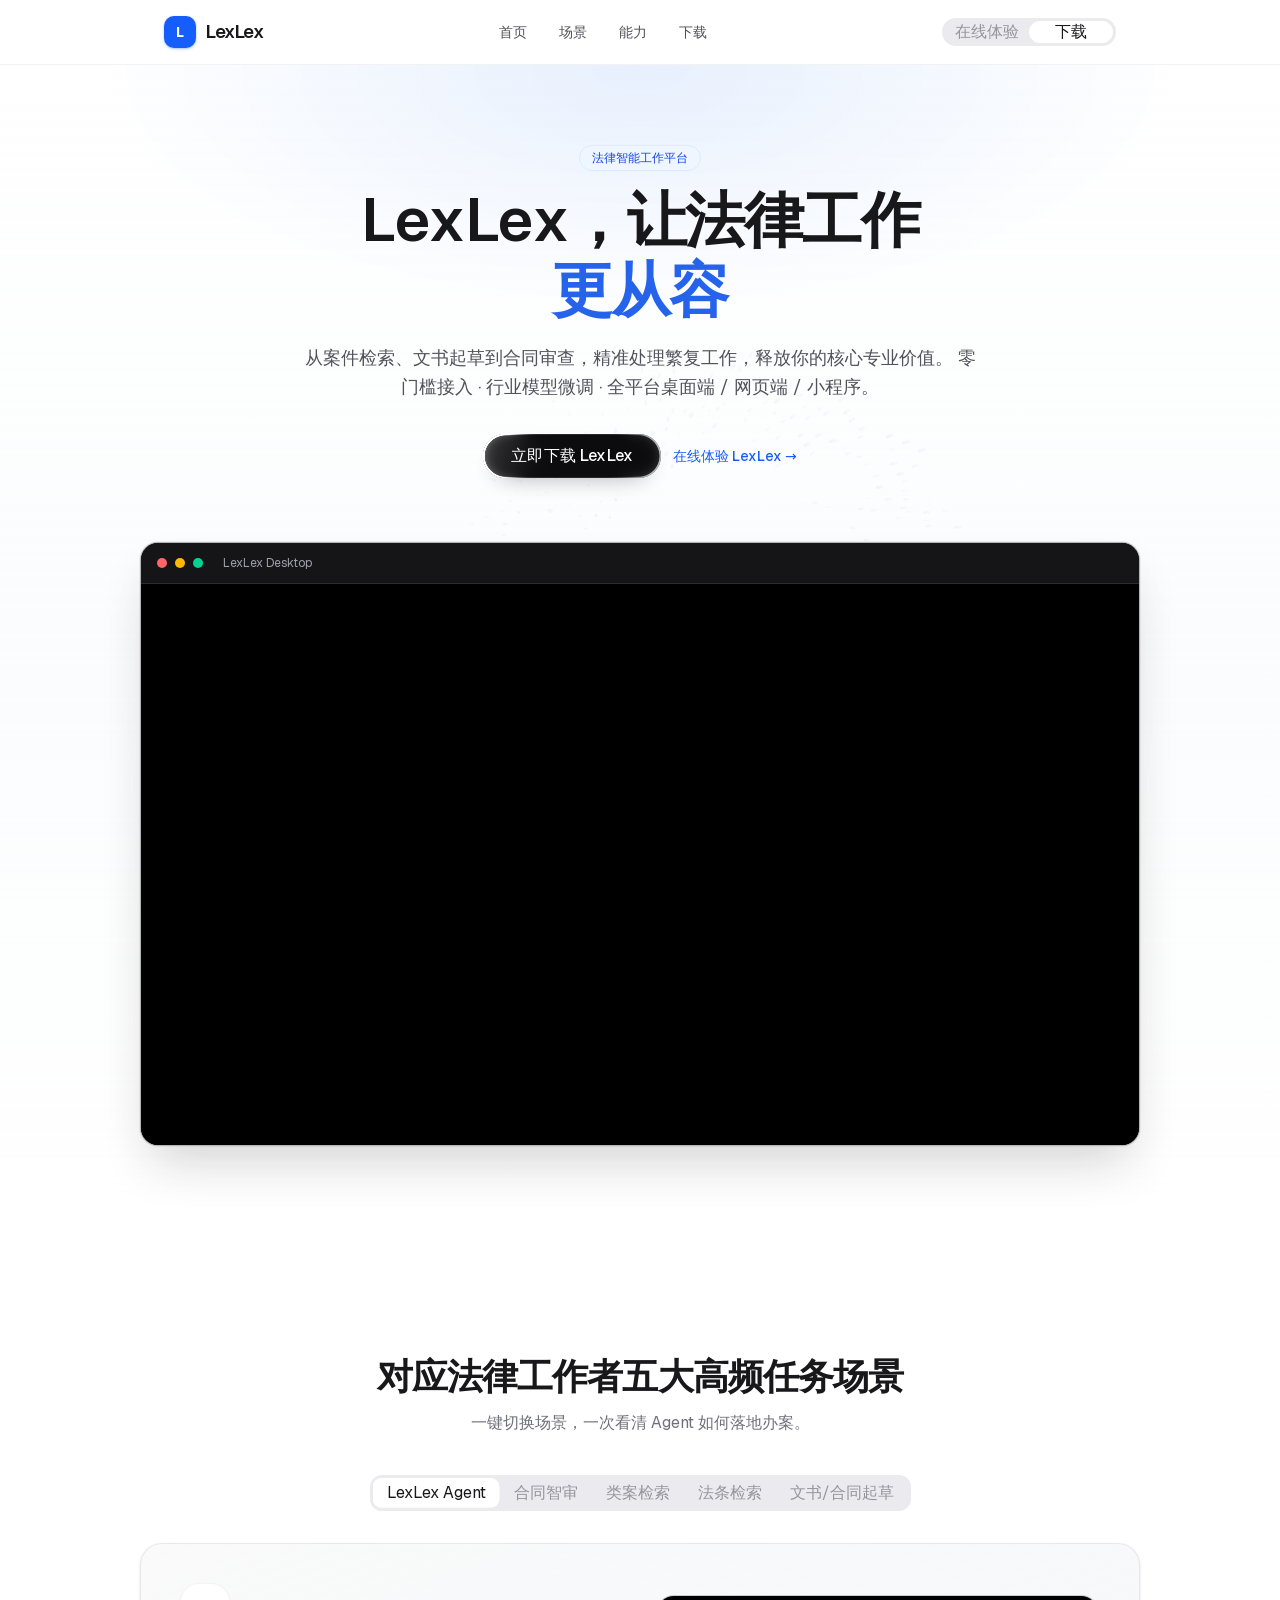
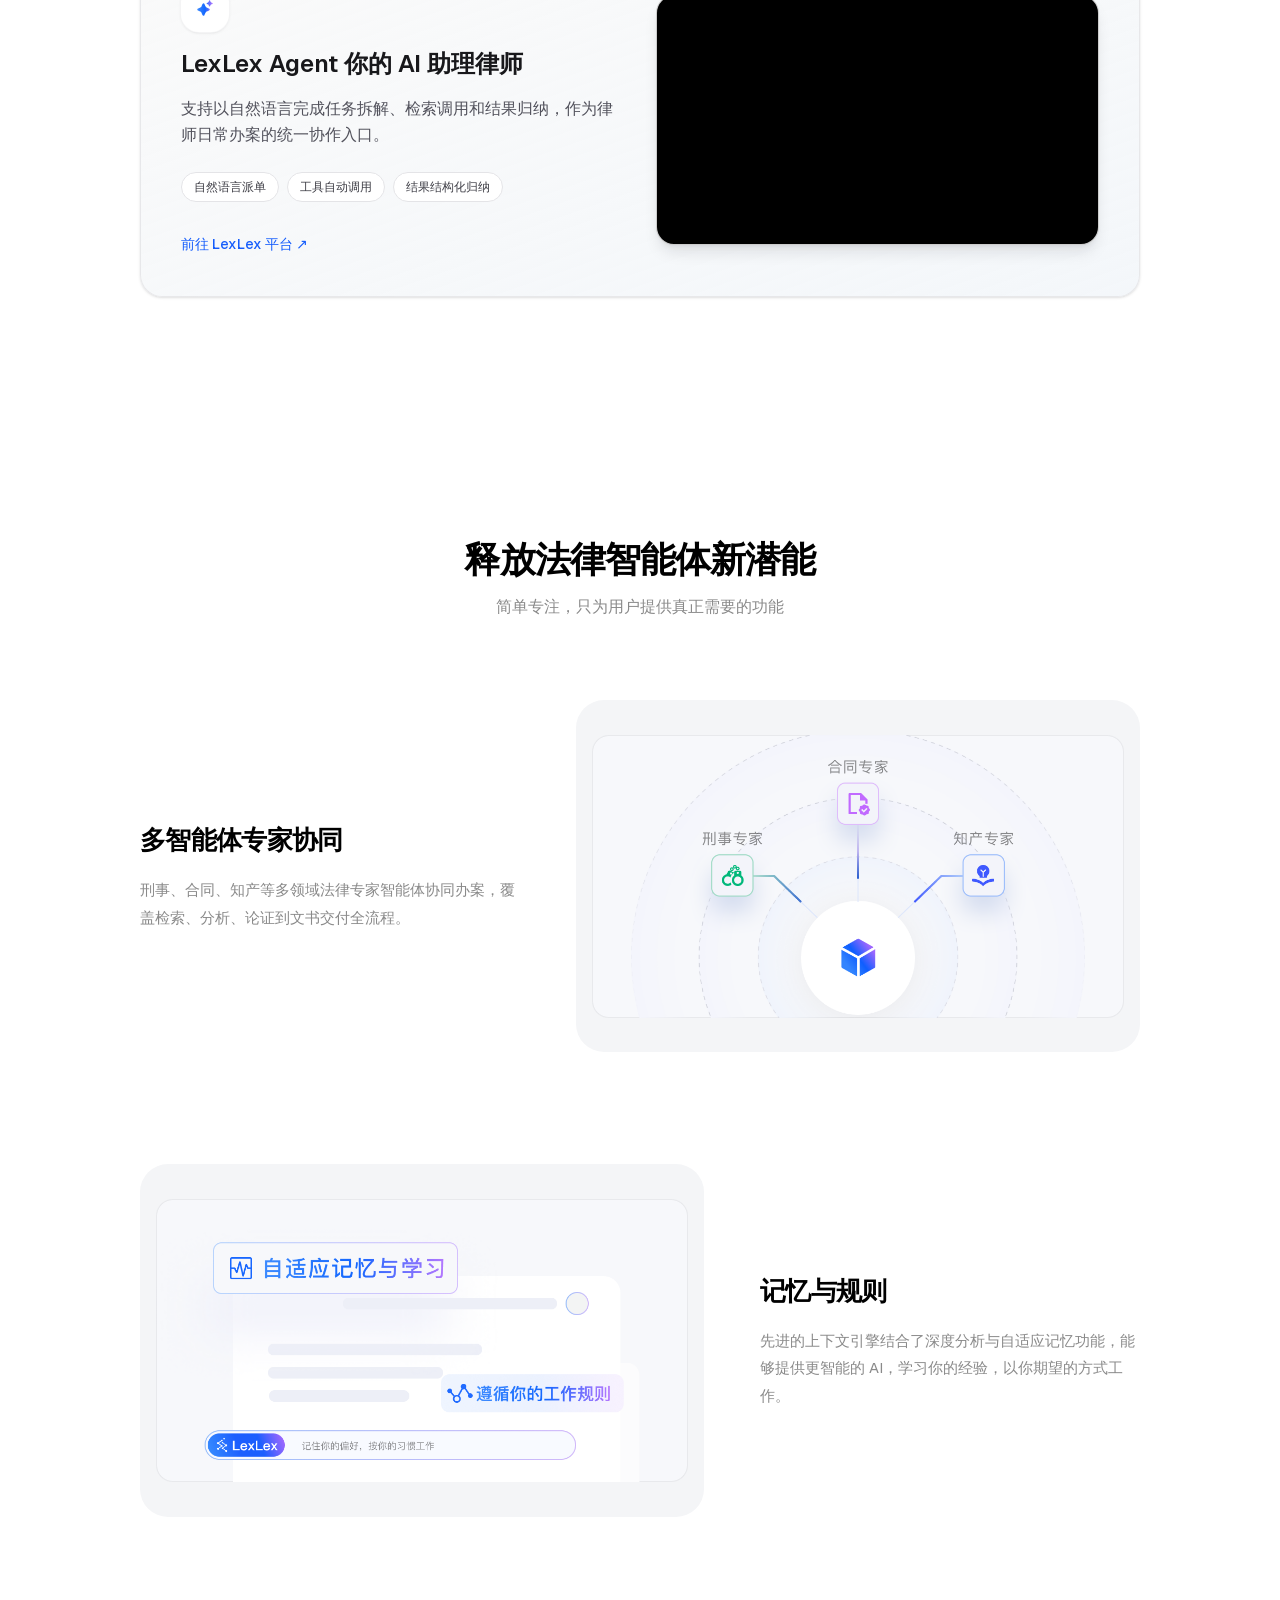
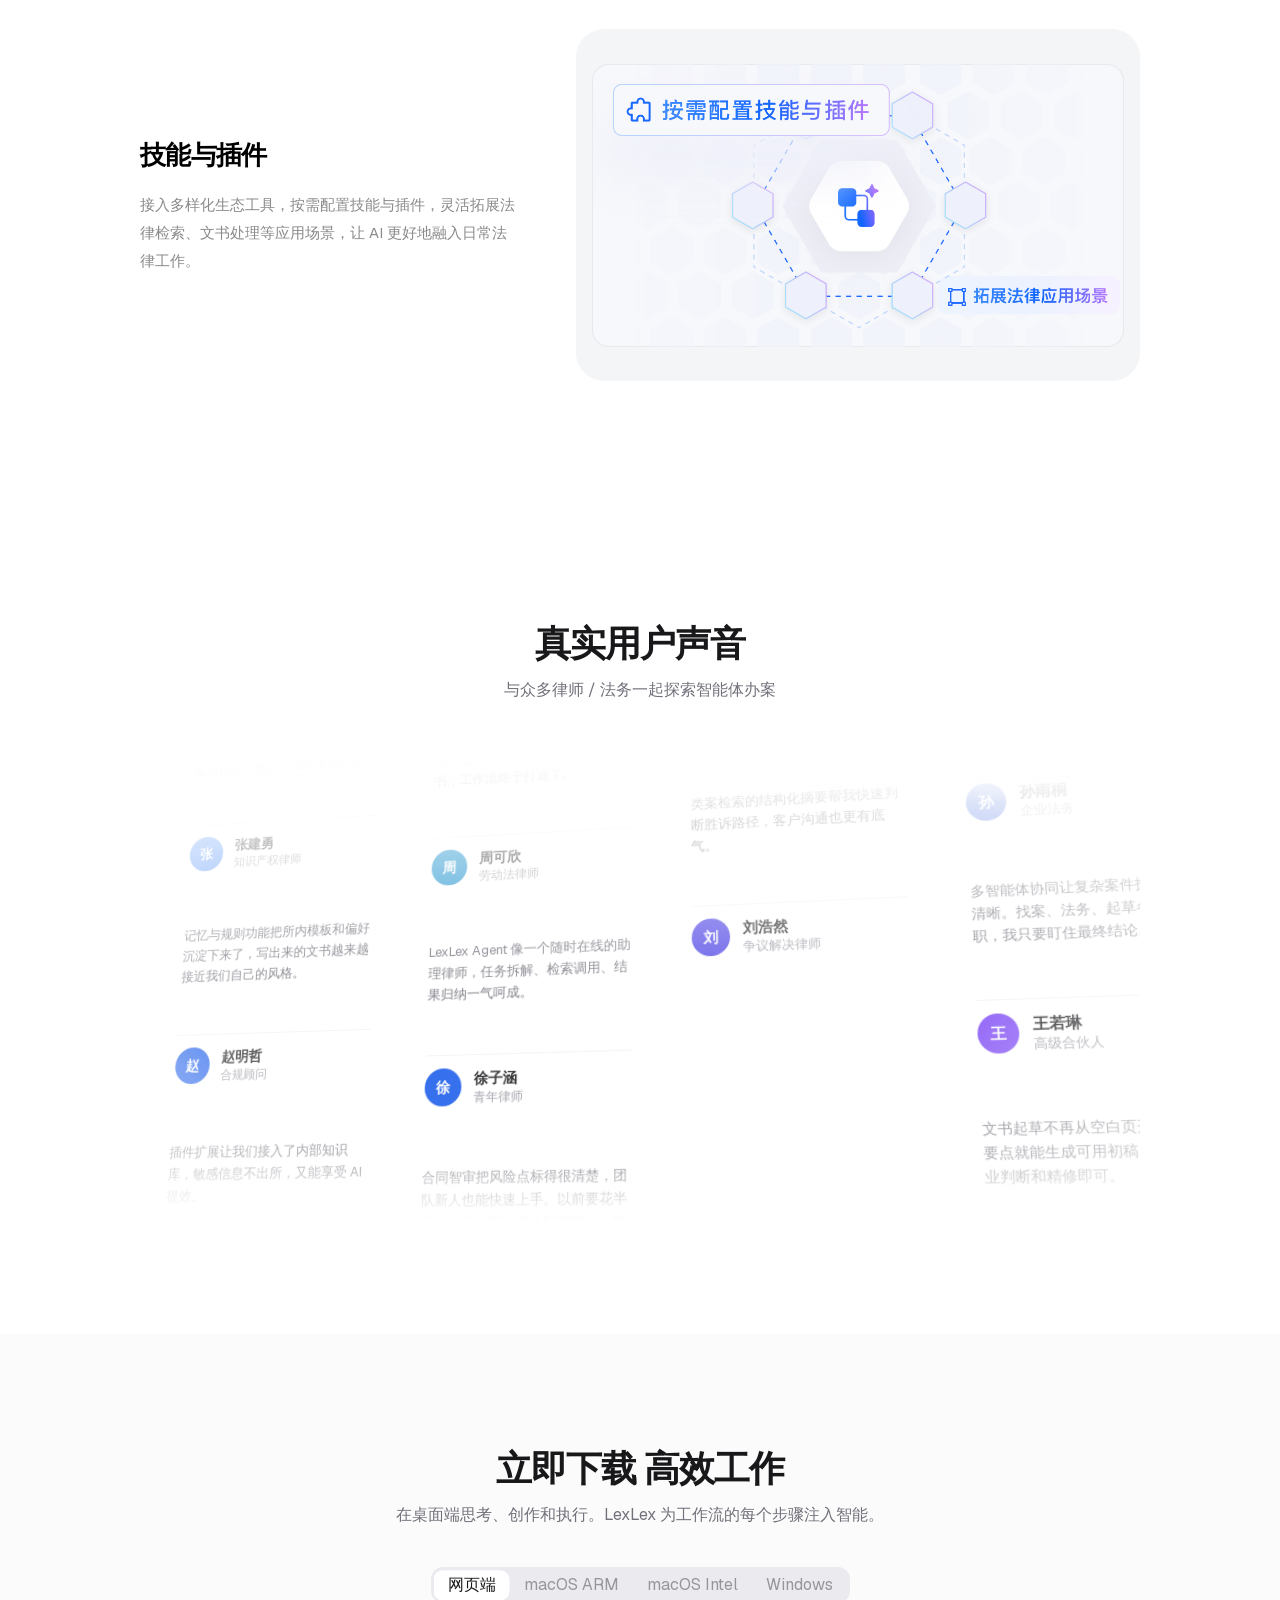
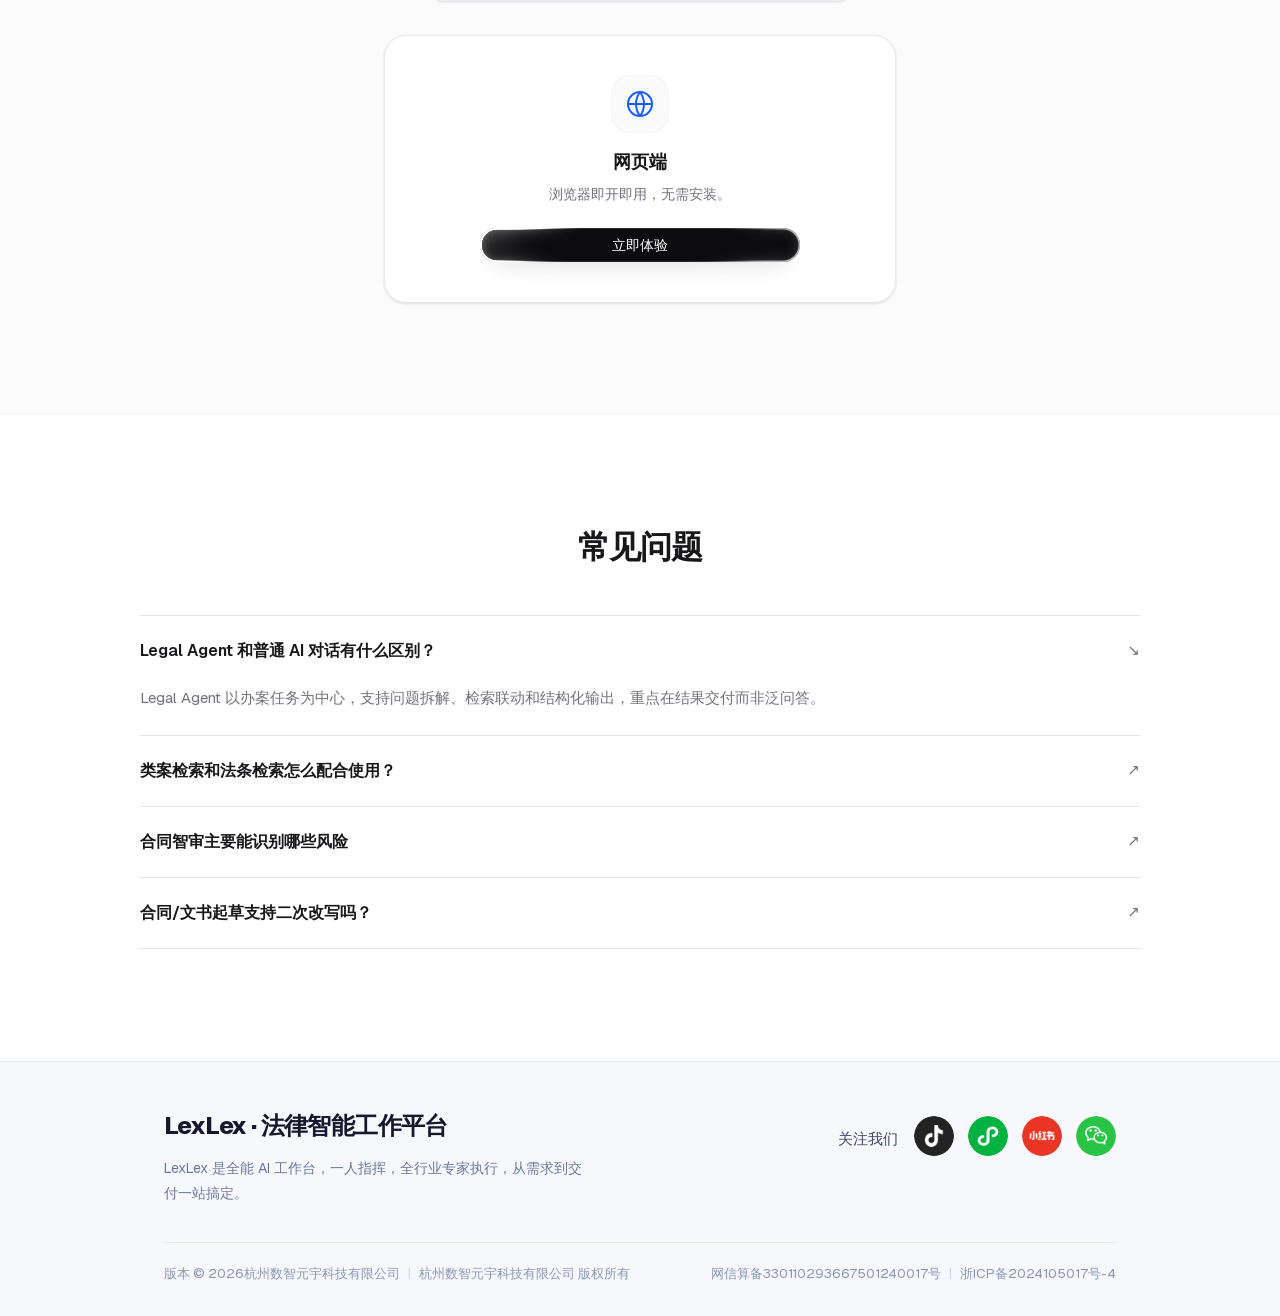
